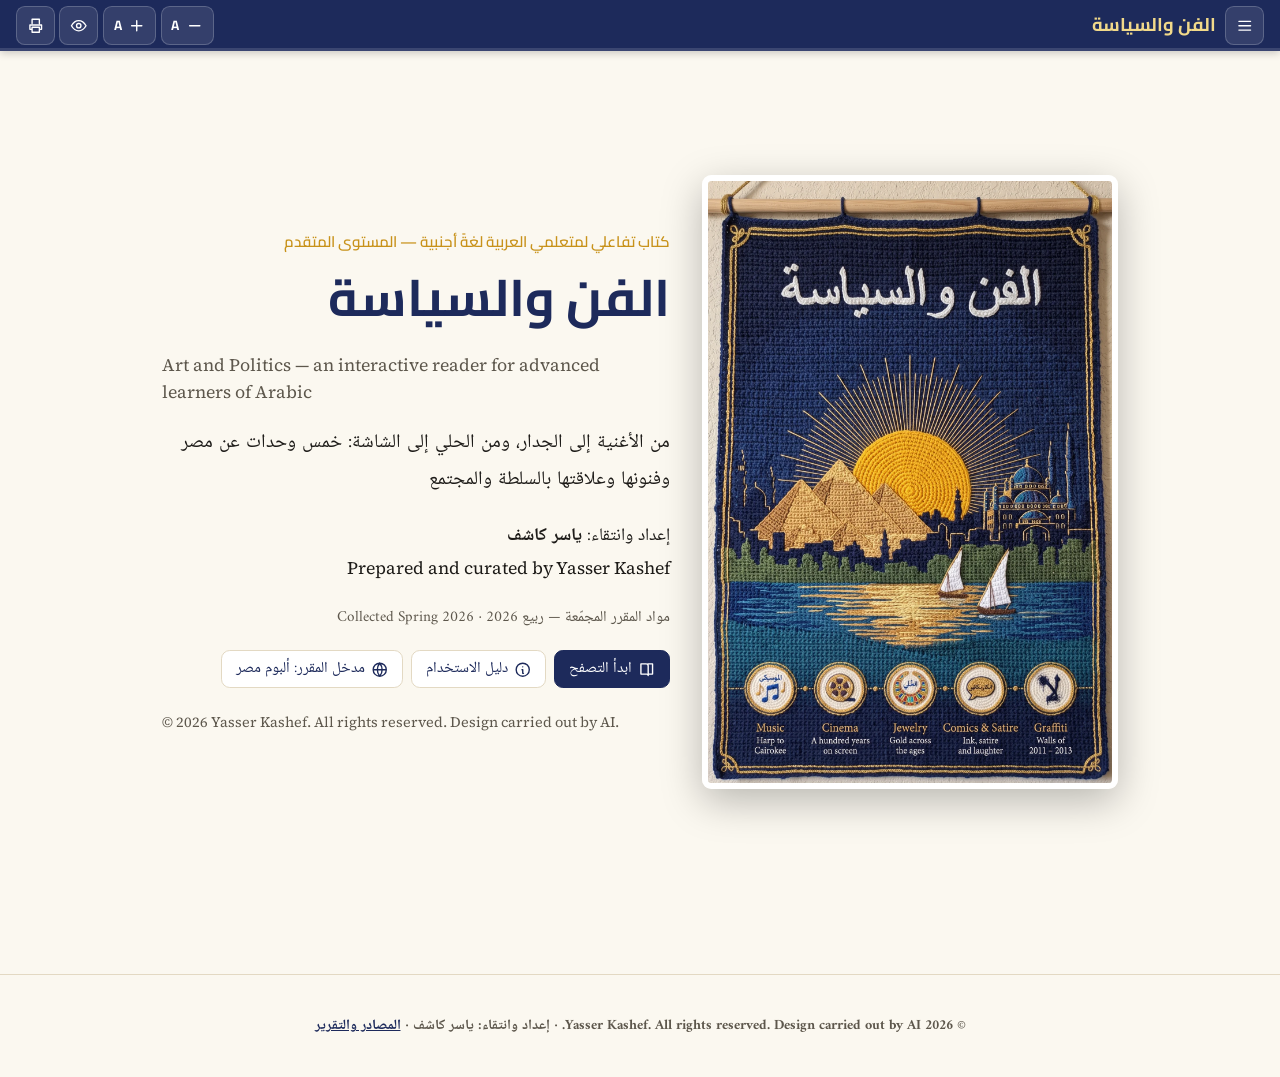
==== index.html @ 07f147db "Add files via upload" ====
<!doctype html>
<html lang="ar" dir="rtl">
<head><meta charset="utf-8"><meta name="viewport" content="width=device-width,initial-scale=1">
<title>الفن والسياسة — كتاب تفاعلي لمتعلمي العربية</title>
<meta name="description" content="كتاب تفاعلي لمتعلمي العربية لغةً أجنبية (المستوى المتقدم): الفن والسياسة في مصر — الموسيقا والجرافيتي والحلي والكوميكس والسينما. إعداد وانتقاء ياسر كاشف.">
<meta name="author" content="Yasser Kashef"><meta name="copyright" content="© 2026 Yasser Kashef. All rights reserved. Design carried out by AI.">
<link rel="stylesheet" href="assets/css/style.css">
</head>
<body>
<a class="skip" href="#main">انتقل إلى المحتوى</a>
<header class="topbar"><button class="btn icon" data-toc="toggle" aria-controls="toc" aria-expanded="false" aria-label="فتح فهرس المحتويات"><svg class="ic " viewBox="0 0 24 24" aria-hidden="true"><path d="M4 6h16M4 12h16M4 18h16"/></svg></button><a class="brand" href="#/cover">الفن والسياسة</a><div class="tools"><button class="btn icon" data-fs="-1" aria-label="تصغير الخط"><svg class="ic " viewBox="0 0 24 24" aria-hidden="true"><path d="M5 12h14"/></svg><b>A</b></button><button class="btn icon" data-fs="1" aria-label="تكبير الخط"><svg class="ic " viewBox="0 0 24 24" aria-hidden="true"><path d="M12 5v14M5 12h14"/></svg><b>A</b></button><button class="btn icon" data-readmode aria-label="وضع القراءة" aria-pressed="false"><svg class="ic " viewBox="0 0 24 24" aria-hidden="true"><path d="M2 12s4-7 10-7 10 7 10 7-4 7-10 7S2 12 2 12zM12 15a3 3 0 100-6 3 3 0 000 6z"/></svg></button><button class="btn icon" data-print aria-label="طباعة الصفحة"><svg class="ic " viewBox="0 0 24 24" aria-hidden="true"><path d="M7 9V3h10v6M6 17H4v-6h16v6h-2M7 14h10v7H7z"/></svg></button></div><div class="gprog" aria-hidden="true"><i data-bprog></i></div></header>
<nav id="toc" class="toc" aria-label="فهرس سريع" hidden><button class="btn small close" data-toc="close">إغلاق ✕</button><ul><li><a href="#/cover">الغلاف</a></li><li><a href="#/contents">فهرس المحتويات</a></li><li><a href="#/guide">دليل الاستخدام</a></li><li><a href="#/album">مدخل المقرر: ألبوم مصر</a></li><li class="tu"><a href="#/u1"><svg class="ic " viewBox="0 0 24 24" aria-hidden="true"><path d="M9 18V5l11-2v13M9 18a3 3 0 11-6 0 3 3 0 016 0zM20 16a3 3 0 11-6 0 3 3 0 016 0z"/></svg> الوحدة ١: الموسيقا والغناء</a><ul><li class="read"><a href="#/u1-r1"><span class="dn" data-dn="u1-r1"><svg class="ic " viewBox="0 0 24 24" aria-hidden="true"><path d="M4 12l5 5L20 6"/></svg></span>قراءة ١: صوت الغضب.. أغاني الثورة المصرية من الشيخ إمام إ</a></li><li class="listen"><a href="#/u1-l1"><span class="dn" data-dn="u1-l1"><svg class="ic " viewBox="0 0 24 24" aria-hidden="true"><path d="M4 12l5 5L20 6"/></svg></span>استماع ١: الوتر الحساس | الشيخ إمام وأحمد فؤاد نجم، الثنائ</a></li><li class="read"><a href="#/u1-r2"><span class="dn" data-dn="u1-r2"><svg class="ic " viewBox="0 0 24 24" aria-hidden="true"><path d="M4 12l5 5L20 6"/></svg></span>قراءة ٢: بالفعل، لماذا يرقص المصريون على الأغاني الحزينة </a></li><li class="listen"><a href="#/u1-l2"><span class="dn" data-dn="u1-l2"><svg class="ic " viewBox="0 0 24 24" aria-hidden="true"><path d="M4 12l5 5L20 6"/></svg></span>استماع ٢: فرقة كايروكي : من ميدان التحرير إلى الكيف</a></li></ul></li><li class="tu"><a href="#/u2"><svg class="ic " viewBox="0 0 24 24" aria-hidden="true"><path d="M8 10h8v11H8zM10 10V6h4v4M10 3h1M13 3h1M16 5h1M16 2h1"/></svg> الوحدة ٢: الجرافيتي</a><ul><li class="read"><a href="#/u2-r1"><span class="dn" data-dn="u2-r1"><svg class="ic " viewBox="0 0 24 24" aria-hidden="true"><path d="M4 12l5 5L20 6"/></svg></span>قراءة ١: أجد أنه من المهم أن يستثمر الفنانون أموالهم</a></li><li class="listen"><a href="#/u2-l1"><span class="dn" data-dn="u2-l1"><svg class="ic " viewBox="0 0 24 24" aria-hidden="true"><path d="M4 12l5 5L20 6"/></svg></span>استماع ١: الغرافيتي فى مصر .. معركة المسح والرسم / Graffit</a></li><li class="read"><a href="#/u2-r2"><span class="dn" data-dn="u2-r2"><svg class="ic " viewBox="0 0 24 24" aria-hidden="true"><path d="M4 12l5 5L20 6"/></svg></span>قراءة ٢: الجرافيتي كأداة احتجاج سياسي.. ثورة يناير نموذجا</a></li></ul></li><li class="tu"><a href="#/u3"><svg class="ic " viewBox="0 0 24 24" aria-hidden="true"><path d="M12 9l3-5H9zM12 9a6 6 0 100 12 6 6 0 000-12z"/></svg> الوحدة ٣: الحُلي</a><ul><li class="read"><a href="#/u3-r1"><span class="dn" data-dn="u3-r1"><svg class="ic " viewBox="0 0 24 24" aria-hidden="true"><path d="M4 12l5 5L20 6"/></svg></span>قراءة ١: أولبرايت: اقرأ سياستي من... دبابيس صدري</a></li><li class="listen"><a href="#/u3-l1"><span class="dn" data-dn="u3-l1"><svg class="ic " viewBox="0 0 24 24" aria-hidden="true"><path d="M4 12l5 5L20 6"/></svg></span>استماع ١: المشربية - الحلي عند الفراعنة</a></li></ul></li><li class="tu"><a href="#/u4"><svg class="ic " viewBox="0 0 24 24" aria-hidden="true"><path d="M4 5h16v11H11l-5 4v-4H4z"/></svg> الوحدة ٤: القصص المصورة والكوميكس</a><ul><li class="read"><a href="#/u4-r1"><span class="dn" data-dn="u4-r1"><svg class="ic " viewBox="0 0 24 24" aria-hidden="true"><path d="M4 12l5 5L20 6"/></svg></span>قراءة ١: الفن التاسع: تجربة الكوميكس العربية من سمير وسند</a></li><li class="listen"><a href="#/u4-l1"><span class="dn" data-dn="u4-l1"><svg class="ic " viewBox="0 0 24 24" aria-hidden="true"><path d="M4 12l5 5L20 6"/></svg></span>استماع ١: History of Comics in Egypt - تاريخ القصص المصورة</a></li><li class="read"><a href="#/u4-r2"><span class="dn" data-dn="u4-r2"><svg class="ic " viewBox="0 0 24 24" aria-hidden="true"><path d="M4 12l5 5L20 6"/></svg></span>قراءة ٢: فن الكاريكاتير.. السخرية السياسية والاجتماعية ال</a></li><li class="listen"><a href="#/u4-l2"><span class="dn" data-dn="u4-l2"><svg class="ic " viewBox="0 0 24 24" aria-hidden="true"><path d="M4 12l5 5L20 6"/></svg></span>استماع ٢: الرسام بهجت عثمان .. بهجاتوس رئيس بهجاتيا العظمى</a></li></ul></li><li class="tu"><a href="#/u5"><svg class="ic " viewBox="0 0 24 24" aria-hidden="true"><path d="M4 4h16v16H4zM8 4v16M16 4v16M4 9h4M4 15h4M16 9h4M16 15h4"/></svg> الوحدة ٥: السينما</a><ul><li class="read"><a href="#/u5-r1"><span class="dn" data-dn="u5-r1"><svg class="ic " viewBox="0 0 24 24" aria-hidden="true"><path d="M4 12l5 5L20 6"/></svg></span>قراءة ١: السينما المستقلة بعد 2011.. خوف وهامش وهيام وردي</a></li><li class="listen"><a href="#/u5-l1"><span class="dn" data-dn="u5-l1"><svg class="ic " viewBox="0 0 24 24" aria-hidden="true"><path d="M4 12l5 5L20 6"/></svg></span>استماع ١: مفهوم السينما المستقلة.. وكيف نشأت الأفلام المست</a></li><li class="read"><a href="#/u5-r2"><span class="dn" data-dn="u5-r2"><svg class="ic " viewBox="0 0 24 24" aria-hidden="true"><path d="M4 12l5 5L20 6"/></svg></span>قراءة ٢: السلطة والرقابة والجمهور| في ذمة نظام الوصاية ال</a></li><li class="read"><a href="#/u5-r3"><span class="dn" data-dn="u5-r3"><svg class="ic " viewBox="0 0 24 24" aria-hidden="true"><path d="M4 12l5 5L20 6"/></svg></span>قراءة ٣: سينما الثمانينيات المتمردة| ضربة شمس في مجتمع مض</a></li></ul></li><li><a href="#/connectors">أدوات الربط والروابط الخطابية</a></li><li><a href="#/cando">مرجع «أستطيع أن»</a></li><li><a href="#/vocab">فهرس المفردات</a></li><li><a href="#/thematic">المعجم الموضوعي (B2)</a></li><li><a href="#/sources">المصادر والتقرير</a></li><li><a href="#/tech">ملاحظة تقنية</a></li></ul></nav>
<div id="scrim" hidden></div>
<main id="main" tabindex="-1">
<section class="view cover" id="v-cover" data-title="الغلاف"><div class="cover-in"><picture><source srcset="assets/img/cover.webp" type="image/webp"><img src="assets/img/cover.jpg" alt="غلاف الكتاب: لوحة كروشيه زرقاء عليها عنوان «الفن والسياسة» وشمس ذهبية خلف الأهرامات ومسجد ومركبين شراعيين على النيل، وفي أسفلها خمس أيقونات: الموسيقا والسينما والحلي والقصص المصورة والجرافيتي" fetchpriority="high"></picture><div class="cover-txt"><p class="kicker">كتاب تفاعلي لمتعلمي العربية لغةً أجنبية — المستوى المتقدم</p><h1 tabindex="-1">الفن والسياسة</h1><p class="en sub" dir="ltr">Art and Politics — an interactive reader for advanced learners of Arabic</p><p class="subt">من الأغنية إلى الجدار، ومن الحلي إلى الشاشة: خمس وحدات عن مصر وفنونها وعلاقتها بالسلطة والمجتمع</p><p class="by">إعداد وانتقاء: <b>ياسر كاشف</b><br><span class="en" dir="ltr">Prepared and curated by Yasser Kashef</span></p><p class="by sm">مواد المقرر المجمّعة — ربيع 2026 · Collected Spring 2026</p><p class="cta"><a class="btn primary" href="#/contents"><svg class="ic " viewBox="0 0 24 24" aria-hidden="true"><path d="M4 4h7a3 3 0 013 3v13a2 2 0 00-2-2H4zM20 4h-6M20 4v14h-6"/></svg> ابدأ التصفح</a> <a class="btn" href="#/guide"><svg class="ic " viewBox="0 0 24 24" aria-hidden="true"><path d="M12 8h.01M11 12h1v5h1M12 21a9 9 0 100-18 9 9 0 000 18z"/></svg> دليل الاستخدام</a> <a class="btn" href="#/album"><svg class="ic " viewBox="0 0 24 24" aria-hidden="true"><path d="M12 21a9 9 0 100-18 9 9 0 000 18zM3 12h18M12 3a14 14 0 010 18M12 3a14 14 0 000 18"/></svg> مدخل المقرر: ألبوم مصر</a></p><p class="copy en" dir="ltr">© 2026 Yasser Kashef. All rights reserved. Design carried out by AI.</p></div></div></section><section class="view" id="v-contents" data-title="فهرس المحتويات" hidden><header class="phead"><h1 tabindex="-1">فهرس المحتويات</h1><p class="lead">اضغط على أي عنوان للانتقال إليه. العلامة ✓ تظهر بعد أن تضع علامة «أنهيتُ» في المادة.</p><div class="uprog"><div class="bar"><i data-bprog></i></div><span data-bprogt></span></div></header><ol class="toc-top"><li><a href="#/guide"><svg class="ic " viewBox="0 0 24 24" aria-hidden="true"><path d="M12 8h.01M11 12h1v5h1M12 21a9 9 0 100-18 9 9 0 000 18z"/></svg> دليل الاستخدام</a></li><li><a href="#/album"><svg class="ic " viewBox="0 0 24 24" aria-hidden="true"><path d="M12 21a9 9 0 100-18 9 9 0 000 18zM3 12h18M12 3a14 14 0 010 18M12 3a14 14 0 000 18"/></svg> مدخل المقرر: ألبوم مصر</a></li></ol><div class="ugrid"><article class="ucard"><a class="uimg" href="#/u1" tabindex="-1" aria-hidden="true"><picture><source srcset="assets/img/music.webp" type="image/webp"><img src="assets/img/music.jpg" alt="" loading="lazy"></picture></a><div class="ubody"><h2><a href="#/u1"><svg class="ic " viewBox="0 0 24 24" aria-hidden="true"><path d="M9 18V5l11-2v13M9 18a3 3 0 11-6 0 3 3 0 016 0zM20 16a3 3 0 11-6 0 3 3 0 016 0z"/></svg> الوحدة ١: الموسيقا والغناء</a></h2><p class="en etitle" dir="ltr">Music and Song</p><p class="tagline">من أغنية الاحتجاج إلى أغنية الفرح: ماذا تقول الأغنية عن المصريين وعن السلطة؟</p><ol class="mini"><li class="read"><a href="#/u1-r1"><span class="dn" data-dn="u1-r1"><svg class="ic " viewBox="0 0 24 24" aria-hidden="true"><path d="M4 12l5 5L20 6"/></svg></span> <b>قراءة ١</b> — صوت الغضب.. أغاني الثورة المصرية من الشيخ إمام إلى كايروكي</a></li><li class="listen"><a href="#/u1-l1"><span class="dn" data-dn="u1-l1"><svg class="ic " viewBox="0 0 24 24" aria-hidden="true"><path d="M4 12l5 5L20 6"/></svg></span> <b>استماع ١</b> — الوتر الحساس | الشيخ إمام وأحمد فؤاد نجم، الثنائي الذي قصف جبهة الأنظمة المصرية بالأغاني</a></li><li class="read"><a href="#/u1-r2"><span class="dn" data-dn="u1-r2"><svg class="ic " viewBox="0 0 24 24" aria-hidden="true"><path d="M4 12l5 5L20 6"/></svg></span> <b>قراءة ٢</b> — بالفعل، لماذا يرقص المصريون على الأغاني الحزينة والوطنية؟</a></li><li class="listen"><a href="#/u1-l2"><span class="dn" data-dn="u1-l2"><svg class="ic " viewBox="0 0 24 24" aria-hidden="true"><path d="M4 12l5 5L20 6"/></svg></span> <b>استماع ٢</b> — فرقة كايروكي : من ميدان التحرير إلى الكيف</a></li></ol></div></article><article class="ucard"><a class="uimg" href="#/u2" tabindex="-1" aria-hidden="true"><picture><source srcset="assets/img/graffiti.webp" type="image/webp"><img src="assets/img/graffiti.jpg" alt="" loading="lazy"></picture></a><div class="ubody"><h2><a href="#/u2"><svg class="ic " viewBox="0 0 24 24" aria-hidden="true"><path d="M8 10h8v11H8zM10 10V6h4v4M10 3h1M13 3h1M16 5h1M16 2h1"/></svg> الوحدة ٢: الجرافيتي</a></h2><p class="en etitle" dir="ltr">Graffiti</p><p class="tagline">جدران تتكلم: حين يصبح الجدار صحيفة الناس وذاكرتهم.</p><ol class="mini"><li class="read"><a href="#/u2-r1"><span class="dn" data-dn="u2-r1"><svg class="ic " viewBox="0 0 24 24" aria-hidden="true"><path d="M4 12l5 5L20 6"/></svg></span> <b>قراءة ١</b> — أجد أنه من المهم أن يستثمر الفنانون أموالهم</a></li><li class="listen"><a href="#/u2-l1"><span class="dn" data-dn="u2-l1"><svg class="ic " viewBox="0 0 24 24" aria-hidden="true"><path d="M4 12l5 5L20 6"/></svg></span> <b>استماع ١</b> — الغرافيتي فى مصر .. معركة المسح والرسم / Graffiti in Egypt</a></li><li class="read"><a href="#/u2-r2"><span class="dn" data-dn="u2-r2"><svg class="ic " viewBox="0 0 24 24" aria-hidden="true"><path d="M4 12l5 5L20 6"/></svg></span> <b>قراءة ٢</b> — الجرافيتي كأداة احتجاج سياسي.. ثورة يناير نموذجا</a></li></ol></div></article><article class="ucard"><a class="uimg" href="#/u3" tabindex="-1" aria-hidden="true"><picture><source srcset="assets/img/jewelry.webp" type="image/webp"><img src="assets/img/jewelry.jpg" alt="" loading="lazy"></picture></a><div class="ubody"><h2><a href="#/u3"><svg class="ic " viewBox="0 0 24 24" aria-hidden="true"><path d="M12 9l3-5H9zM12 9a6 6 0 100 12 6 6 0 000-12z"/></svg> الوحدة ٣: الحُلي</a></h2><p class="en etitle" dir="ltr">Jewelry</p><p class="tagline">حين تتكلم الزينة: الدبوس الذي يحمل رسالة سياسية، والتميمة التي تحمل عقيدة</p><ol class="mini"><li class="read"><a href="#/u3-r1"><span class="dn" data-dn="u3-r1"><svg class="ic " viewBox="0 0 24 24" aria-hidden="true"><path d="M4 12l5 5L20 6"/></svg></span> <b>قراءة ١</b> — أولبرايت: اقرأ سياستي من... دبابيس صدري</a></li><li class="listen"><a href="#/u3-l1"><span class="dn" data-dn="u3-l1"><svg class="ic " viewBox="0 0 24 24" aria-hidden="true"><path d="M4 12l5 5L20 6"/></svg></span> <b>استماع ١</b> — المشربية - الحلي عند الفراعنة</a></li></ol></div></article><article class="ucard"><a class="uimg" href="#/u4" tabindex="-1" aria-hidden="true"><picture><source srcset="assets/img/comics.webp" type="image/webp"><img src="assets/img/comics.jpg" alt="" loading="lazy"></picture></a><div class="ubody"><h2><a href="#/u4"><svg class="ic " viewBox="0 0 24 24" aria-hidden="true"><path d="M4 5h16v11H11l-5 4v-4H4z"/></svg> الوحدة ٤: القصص المصورة والكوميكس</a></h2><p class="en etitle" dir="ltr">Comics and Graphic Narratives</p><p class="tagline">ريشة ضد السلطة: من «أبو نظارة» إلى «توك توك» ومن «بهجاتيا» إلى مجلات الشباب</p><ol class="mini"><li class="read"><a href="#/u4-r1"><span class="dn" data-dn="u4-r1"><svg class="ic " viewBox="0 0 24 24" aria-hidden="true"><path d="M4 12l5 5L20 6"/></svg></span> <b>قراءة ١</b> — الفن التاسع: تجربة الكوميكس العربية من سمير وسندباد إلى السمندل وتوك توك</a></li><li class="listen"><a href="#/u4-l1"><span class="dn" data-dn="u4-l1"><svg class="ic " viewBox="0 0 24 24" aria-hidden="true"><path d="M4 12l5 5L20 6"/></svg></span> <b>استماع ١</b> — History of Comics in Egypt - تاريخ القصص المصورة في مصر</a></li><li class="read"><a href="#/u4-r2"><span class="dn" data-dn="u4-r2"><svg class="ic " viewBox="0 0 24 24" aria-hidden="true"><path d="M4 12l5 5L20 6"/></svg></span> <b>قراءة ٢</b> — فن الكاريكاتير.. السخرية السياسية والاجتماعية المواربة (٢ ـ ٣)</a></li><li class="listen"><a href="#/u4-l2"><span class="dn" data-dn="u4-l2"><svg class="ic " viewBox="0 0 24 24" aria-hidden="true"><path d="M4 12l5 5L20 6"/></svg></span> <b>استماع ٢</b> — الرسام بهجت عثمان .. بهجاتوس رئيس بهجاتيا العظمى</a></li></ol></div></article><article class="ucard"><a class="uimg" href="#/u5" tabindex="-1" aria-hidden="true"><picture><source srcset="assets/img/cinema.webp" type="image/webp"><img src="assets/img/cinema.jpg" alt="" loading="lazy"></picture></a><div class="ubody"><h2><a href="#/u5"><svg class="ic " viewBox="0 0 24 24" aria-hidden="true"><path d="M4 4h16v16H4zM8 4v16M16 4v16M4 9h4M4 15h4M16 9h4M16 15h4"/></svg> الوحدة ٥: السينما</a></h2><p class="en etitle" dir="ltr">Cinema</p><p class="tagline">بين الرقيب والجمهور: السينما المستقلة وسينما الثمانينيات المتمردة</p><ol class="mini"><li class="read"><a href="#/u5-r1"><span class="dn" data-dn="u5-r1"><svg class="ic " viewBox="0 0 24 24" aria-hidden="true"><path d="M4 12l5 5L20 6"/></svg></span> <b>قراءة ١</b> — السينما المستقلة بعد 2011.. خوف وهامش وهيام وردي</a></li><li class="listen"><a href="#/u5-l1"><span class="dn" data-dn="u5-l1"><svg class="ic " viewBox="0 0 24 24" aria-hidden="true"><path d="M4 12l5 5L20 6"/></svg></span> <b>استماع ١</b> — مفهوم السينما المستقلة.. وكيف نشأت الأفلام المستقلة المصرية؟ وما هو أول فيلم مستقل مصري؟</a></li><li class="read"><a href="#/u5-r2"><span class="dn" data-dn="u5-r2"><svg class="ic " viewBox="0 0 24 24" aria-hidden="true"><path d="M4 12l5 5L20 6"/></svg></span> <b>قراءة ٢</b> — السلطة والرقابة والجمهور| في ذمة نظام الوصاية الفكرية</a></li><li class="read"><a href="#/u5-r3"><span class="dn" data-dn="u5-r3"><svg class="ic " viewBox="0 0 24 24" aria-hidden="true"><path d="M4 12l5 5L20 6"/></svg></span> <b>قراءة ٣</b> — سينما الثمانينيات المتمردة| ضربة شمس في مجتمع مضطرب</a></li></ol></div></article></div><h2 class="sec-h">صفحات مساندة</h2><ul class="toc-top two"><li><a href="#/connectors"><svg class="ic " viewBox="0 0 24 24" aria-hidden="true"><path d="M10 14a4 4 0 005.7 0l3-3a4 4 0 00-5.7-5.7l-1 1M14 10a4 4 0 00-5.7 0l-3 3a4 4 0 005.7 5.7l1-1"/></svg> أدوات الربط والروابط الخطابية</a></li><li><a href="#/cando"><svg class="ic " viewBox="0 0 24 24" aria-hidden="true"><path d="M12 3l2.7 5.6 6.1.9-4.4 4.3 1 6.1L12 17l-5.4 2.9 1-6.1L3.2 9.5l6.1-.9z"/></svg> مرجع «أستطيع أن» (ACTFL)</a></li><li><a href="#/vocab"><svg class="ic " viewBox="0 0 24 24" aria-hidden="true"><path d="M11 19a8 8 0 100-16 8 8 0 000 16zM21 21l-4.3-4.3"/></svg> فهرس المفردات (بحث)</a></li><li><a href="#/thematic"><svg class="ic " viewBox="0 0 24 24" aria-hidden="true"><path d="M8 6h12M8 12h12M8 18h12M4 6h.01M4 12h.01M4 18h.01"/></svg> المعجم الموضوعي (B2)</a></li><li><a href="#/sources"><svg class="ic " viewBox="0 0 24 24" aria-hidden="true"><path d="M12 8h.01M11 12h1v5h1M12 21a9 9 0 100-18 9 9 0 000 18z"/></svg> المصادر والتقرير</a></li><li><a href="#/tech"><svg class="ic " viewBox="0 0 24 24" aria-hidden="true"><path d="M12 8h.01M11 12h1v5h1M12 21a9 9 0 100-18 9 9 0 000 18z"/></svg> ملاحظة تقنية</a></li></ul></section><section class="view" id="v-guide" data-title="دليل الاستخدام" hidden><nav class="backnav" aria-label="تنقّل سريع"><a class="btn ghost" href="#/contents"><svg class="ic " viewBox="0 0 24 24" aria-hidden="true"><path d="M8 6h12M8 12h12M8 18h12M4 6h.01M4 12h.01M4 18h.01"/></svg> فهرس المحتويات</a></nav><header class="phead"><h1 tabindex="-1">دليل الاستخدام</h1><p class="lead">كيف يعمل هذا الكتاب، وما الذي جاء من مواد المقرر وما الذي أُضيف إليه.</p></header>
<section><h2 class="sec-h"><svg class="ic " viewBox="0 0 24 24" aria-hidden="true"><path d="M8 6h12M8 12h12M8 18h12M4 6h.01M4 12h.01M4 18h.01"/></svg> بنية الكتاب</h2><p>خمس وحدات بهذا الترتيب: الموسيقا والغناء، الجرافيتي، الحُلي، القصص المصورة والكوميكس، السينما. تتبع كل وحدة، حيثما توافرت المواد، ترتيب: قراءة ١، استماع ١، قراءة ٢، استماع ٢. وفي بعض الوحدات مواد أقل أو أكثر من هذا النمط لأن المواد المرفقة لا تتبعه (انظر مقدمة كل وحدة وصفحة المصادر).</p>
<p>قبل كل مادة تجد: تفكيرًا وتوقعًا، ثم مفردات في خمس فئات، ثم المادة، ثم أسئلة مفتوحة ونقاشًا مقارنًا وملاحظات لغوية.</p></section>
<section><h2 class="sec-h"><svg class="ic " viewBox="0 0 24 24" aria-hidden="true"><path d="M12 8h.01M11 12h1v5h1M12 21a9 9 0 100-18 9 9 0 000 18z"/></svg> ما المنقول وما المضاف؟</h2><p><span class="tag src" title="من مواد المقرر المرفقة كما وردت">من مواد المقرر</span> يعني أن المحتوى جاء من مواد المقرر المرفقة كما هو: نصوص القراءة، والنصوص المكتوبة للفيديوهات، وقوائم المفردات والأفعال والتراكيب، والمعجم الموضوعي، وصفحتا «ألبوم مصر» و«أدوات الربط».</p>
<p><span class="tag supp" title="مادة تعليمية أضافها معدّ الكتاب، وليست من مواد المقرر المرفقة">إضافة تعليمية</span> يعني أن معدّ الكتاب كتبه لأغراض تعليمية: مقدمات الوحدات والأهداف والأسئلة والنقاشات والملاحظات وخرائط الكفاءة والمهام الختامية، والمعاني الإنجليزية للأفعال، والروابط الإضافية وتمارينها. لا تُقدَّم هذه الإضافات بوصفها جزءًا من المصادر.</p></section>
<section><h2 class="sec-h"><svg class="ic " viewBox="0 0 24 24" aria-hidden="true"><path d="M12 3l2.7 5.6 6.1.9-4.4 4.3 1 6.1L12 17l-5.4 2.9 1-6.1L3.2 9.5l6.1-.9z"/></svg> أدوات التفاعل</h2><ul>
<li><b>بطاقات المفردات:</b> اضغط البطاقة لإظهار المعنى والسياق، وعلّم الكلمة بنجمة إذا تعلمتها.</li>
<li><b>حجم الخط:</b> الزران A− وA+ في الشريط العلوي يغيّران حجم النص في الكتاب كله.</li>
<li><b>وضع القراءة:</b> يخفف التصميم ويضيّق عرض النص.</li>
<li><b>التظليل الآلي:</b> أول ورود لكل مفردة من قائمة المادة يُظلَّل في النص؛ والمطابقة آلية وقد تخطئ أو تفوّت مواضع.</li>
<li><b>الفيديو:</b> يُحمَّل المشغّل داخل الصفحة عند الضغط، وتحته رابط مباشر يفتح يوتيوب في صفحة جديدة. لا تُعرض نصوص مكتوبة للفيديوهات عمدًا ليتدرّب الطالب على استراتيجيات الاستماع.</li>
<li><b>الإجابات والتقدم:</b> تُحفظ في متصفحك فقط (localStorage) ولا تُرسل إلى أي خادم؛ يمكنك تنزيل إجاباتك نصًّا.</li>
<li><b>الطباعة:</b> زر الطباعة يطبع الصفحة الحالية بتنسيق مناسب.</li></ul></section>
<section><h2 class="sec-h"><svg class="ic " viewBox="0 0 24 24" aria-hidden="true"><path d="M12 4l9 16H3zM12 10v4M12 17h.01"/></svg> تنبيهات مهمة</h2><ul>
<li>عبارات «أستطيع أن» مقتبسة من ACTFL، وخرائط الكفاءة أداة تأمل لا تعني بلوغ مستوى.</li></ul></section></section><section class="view" id="v-album" data-title="مدخل المقرر: ألبوم مصر" hidden><nav class="backnav" aria-label="تنقّل سريع"><a class="btn ghost" href="#/contents"><svg class="ic " viewBox="0 0 24 24" aria-hidden="true"><path d="M8 6h12M8 12h12M8 18h12M4 6h.01M4 12h.01M4 18h.01"/></svg> فهرس المحتويات</a></nav><header class="phead"><h1 tabindex="-1">مدخل المقرر: ألبوم مصر</h1>
<p class="lead">قبل الدخول في الوحدات، تعرّف إلى ثماني عشرة شخصية وفكرة مصرية في بطاقات ثنائية اللغة. <span class="tag src" title="من مواد المقرر المرفقة كما وردت">من مواد المقرر</span></p></header>
<div class="legacy"><iframe title="ألبوم مصر" src="assets/legacy/album-misr.html" loading="lazy"></iframe></div>
<p class="note"><a class="btn" href="assets/legacy/album-misr.html" target="_blank" rel="noopener"><svg class="ic " viewBox="0 0 24 24" aria-hidden="true"><path d="M10 14a4 4 0 005.7 0l3-3a4 4 0 00-5.7-5.7l-1 1M14 10a4 4 0 00-5.7 0l-3 3a4 4 0 005.7 5.7l1-1"/></svg> افتح الألبوم في صفحة مستقلة</a> الصفحة منقولة من الملف المرفق دون تعديل.</p>
<section class="qs"><h2 class="sec-h"><svg class="ic " viewBox="0 0 24 24" aria-hidden="true"><path d="M12 8h.01M11 12h1v5h1M12 21a9 9 0 100-18 9 9 0 000 18z"/></svg> نشاط مدخل المقرر <span class="tag supp" title="مادة تعليمية أضافها معدّ الكتاب، وليست من مواد المقرر المرفقة">إضافة تعليمية</span></h2><ol class="qlist">
<li><p class="qt">اختر ثلاث بطاقات من الألبوم تمثّل مجالات فنية أو ثقافية مختلفة. ما الذي تعرّفه كل بطاقة عن صاحبها أو موضوعها؟</p><textarea class="ans" rows="3" data-ans="album:0" aria-label="إجابة 1"></textarea></li>
<li><p class="qt">أي بطاقة تتوقع أن ترتبط بموضوع «الفن والسياسة»؟ ولماذا؟ دوّن توقعك ثم عد إليه في نهاية المقرر.</p><textarea class="ans" rows="3" data-ans="album:1" aria-label="إجابة 2"></textarea></li>
<li><p class="qt">ما الصورة التي كانت لديك عن مصر قبل هذا المقرر؟ وما الذي في الألبوم يؤكدها أو يعدّلها؟ تذكّر أن أي مجتمع متنوع من الداخل.</p><textarea class="ans" rows="3" data-ans="album:2" aria-label="إجابة 3"></textarea></li></ol></section>
<nav class="pager"><a class="btn" href="#/u1"><svg class="ic " viewBox="0 0 24 24" aria-hidden="true"><path d="M15 5l-7 7 7 7"/></svg> الوحدة الأولى</a><a class="btn" href="#/contents"><svg class="ic " viewBox="0 0 24 24" aria-hidden="true"><path d="M8 6h12M8 12h12M8 18h12M4 6h.01M4 12h.01M4 18h.01"/></svg> الفهرس</a></nav></section><section class="view unit" id="v-u1" data-title="الوحدة ١: الموسيقا والغناء" hidden><nav class="backnav" aria-label="تنقّل سريع"><a class="btn ghost" href="#/contents"><svg class="ic " viewBox="0 0 24 24" aria-hidden="true"><path d="M8 6h12M8 12h12M8 18h12M4 6h.01M4 12h.01M4 18h.01"/></svg> فهرس المحتويات</a></nav><header class="uhero"><picture><source srcset="assets/img/music.webp" type="image/webp"><img src="assets/img/music.jpg" alt="ملصق الوحدة: الموسيقا والغناء" loading="lazy"></picture><div><p class="kicker"><svg class="ic " viewBox="0 0 24 24" aria-hidden="true"><path d="M9 18V5l11-2v13M9 18a3 3 0 11-6 0 3 3 0 016 0zM20 16a3 3 0 11-6 0 3 3 0 016 0z"/></svg> الوحدة ١ من ٥</p><h1 tabindex="-1">الموسيقا والغناء</h1><p class="en etitle" dir="ltr">Music and Song</p><p class="tagline">من أغنية الاحتجاج إلى أغنية الفرح: ماذا تقول الأغنية عن المصريين وعن السلطة؟</p><div class="uprog"><div class="bar"><i data-uprog="u1"></i></div><span data-uprogt="u1"></span></div></div></header><section><h2 class="sec-h"><svg class="ic " viewBox="0 0 24 24" aria-hidden="true"><path d="M12 21a9 9 0 100-18 9 9 0 000 18zM3 12h18M12 3a14 14 0 010 18M12 3a14 14 0 000 18"/></svg> الأهمية الثقافية والسياسية <span class="tag supp" title="مادة تعليمية أضافها معدّ الكتاب، وليست من مواد المقرر المرفقة">إضافة تعليمية</span></h2><p>لم تكن الأغنية في مصر ترفيهًا خالصًا. فمنذ السبعينيات حمل الشيخ إمام وأحمد فؤاد نجم أغنية الاحتجاج إلى الشارع وإلى السجن معًا، وفي عام 2011 صارت «صوت الحرية» لفرقة كايروكي وأغاني الألتراس سجلًّا حيًّا لما جرى في الميدان. وهكذا تحوّلت الأغنية إلى وسيلة حشد ووثيقة تاريخية في آنٍ واحد.</p><p>وفي الوقت نفسه تطرح الوحدة سؤالًا آخر عن علاقة المصريين بالأغنية: لماذا تتحول الأغاني الحزينة والوطنية إلى أغانٍ للرقص في الأفراح؟ وبين الاحتجاج والرقص تتعلم أن الفن لا يؤدي وظيفة سياسية واحدة، وأن معنى الأغنية يتغير بتغير من يغنيها ومن يسمعها ومتى.</p></section><section><h2 class="sec-h"><svg class="ic " viewBox="0 0 24 24" aria-hidden="true"><path d="M4 12l5 5L20 6"/></svg> أهداف الوحدة <span class="tag supp" title="مادة تعليمية أضافها معدّ الكتاب، وليست من مواد المقرر المرفقة">إضافة تعليمية</span></h2><ul class="obj"><li>أحدّد الفكرة المركزية والأدلة الداعمة في مقال صحفي طويل عن الأغنية السياسية، وأفرّق بين رأي الكاتب ورأيي.</li><li>أتابع مادة مسموعة مرئية تمزج بين الفصحى والعامية المصرية واللهجة الشامية، وأستخرج منها التسلسل الزمني والحجج.</li><li>أستعمل أدوات الربط وتعبيرات الرأي والتحليل لأقدّم حجة مدعومة بأمثلة عن دور الأغنية في الاحتجاج.</li><li>أقارن بين وظائف الأغنية (التعبئة، التوثيق، مقاومة الحزن) في مصر وفي مجتمعي من غير تعميم.</li><li>أناقش بتفكير ناقد العلاقة بين الفن والسلطة والجمهور، وأحترم اختلاف وجهات النظر.</li></ul></section><section><h2 class="sec-h"><svg class="ic " viewBox="0 0 24 24" aria-hidden="true"><path d="M12 3l2.7 5.6 6.1.9-4.4 4.3 1 6.1L12 17l-5.4 2.9 1-6.1L3.2 9.5l6.1-.9z"/></svg> عبارات «أستطيع أن» (ACTFL) المرتبطة بالوحدة</h2><div class="cando-list"><details class="cd"><summary><b class="cdid">A-INT-INFO</b> <span class="en" dir="ltr">What can I understand, interpret or analyze in authentic informational texts that I hear, read or view?</span></summary><blockquote class="en quote" dir="ltr"><p class="bench">I can understand the main message and supporting details on a wide variety of familiar and general interest topics across various time frames from complex, organized texts that are spoken, written, or signed.</p><p><b>Advanced Low:</b> I can identify the underlying message and some supporting details across major time frames in descriptive informational texts.</p><p><b>Advanced Mid:</b> I can understand the underlying message and most supporting details across major time frames in descriptive informational texts.</p><p><b>Advanced High:</b> I can follow the flow of ideas and infer meaning from complex language on unfamiliar, abstract topics within informational texts.</p></blockquote></details><details class="cd"><summary><b class="cdid">A-INT-CONV</b> <span class="en" dir="ltr">What can I understand, interpret or analyze in conversations and discussions that I hear, read or view, in which I am not a participant?</span></summary><blockquote class="en quote" dir="ltr"><p class="bench">I can understand the main message and supporting details on a wide variety of familiar and general interest topics across various time frames from complex, organized texts that are spoken, written, or signed.</p><p><b>Advanced Low:</b> I can understand the main message and some supporting details across major time frames in conversations and discussions.</p><p><b>Advanced Mid:</b> I can understand the main message and most supporting details across major time frames in conversations and discussions.</p><p><b>Advanced High:</b> I can follow the flow of ideas and some nuances from different viewpoints in conversations and discussions.</p></blockquote></details><details class="cd"><summary><b class="cdid">A-IPR-OPIN</b> <span class="en" dir="ltr">How can I express, react to, and support preferences and opinions in conversations?</span></summary><blockquote class="en quote" dir="ltr"><p class="bench">I can maintain spontaneous spoken, written, or signed conversations and discussions across various time frames on familiar, as well as unfamiliar, concrete topics, using series of connected sentences and probing questions.</p><p><b>Advanced Low:</b> I can maintain conversations by providing explanations and comparisons of preferences, opinions, and advice on familiar and concrete academic and social topics using a few simple paragraphs across major time frames.</p><p><b>Advanced Mid:</b> I can maintain extended conversations by supporting, reacting to, and comparing preferences and opinions and expressing advice and emotions in detail across major time frames, and by asking probing questions.</p><p><b>Advanced High:</b> I can discuss, support, and sometimes debate opinions and advice on a variety of complex concrete topics, often addressing hypothetical or abstract issues, and asking precise questions.</p></blockquote></details><details class="cd"><summary><b class="cdid">A-PRE-OPIN</b> <span class="en" dir="ltr">How can I present information to give a preference, opinion or persuasive argument?</span></summary><blockquote class="en quote" dir="ltr"><p class="bench">I can deliver detailed and organized presentations on familiar as well as unfamiliar concrete topics, in paragraphs and using various time frames through spoken, written, or signed language.</p><p><b>Advanced Low:</b> I can state a viewpoint with supporting evidence on some concrete academic, social and professional topics of interest using paragraphs across major time frames.</p><p><b>Advanced Mid:</b> I can present an argument with supporting evidence, based on a variety of concrete academic, social and professional topics of interest, using organized paragraphs across major time frames.</p><p><b>Advanced High:</b> I can clearly and accurately present an argument with supporting evidence on complex concrete issues, and often deal with related issues hypothetically.</p></blockquote></details><details class="cd"><summary><b class="cdid">A-ICC-PROD</b> <span class="en" dir="ltr">INVESTIGATE · Products</span></summary><blockquote class="en quote" dir="ltr"><p class="bench">In my own and other cultures I can explain some diversity among products and practices and how it relates to perspectives.</p><p><b>Advanced:</b> In my own and other cultures I can explain how a variety of products of public and personal interest are related to perspectives.</p></blockquote></details><details class="cd"><summary><b class="cdid">A-ICC-PRAC</b> <span class="en" dir="ltr">INVESTIGATE · Practices</span></summary><blockquote class="en quote" dir="ltr"><p class="bench">In my own and other cultures I can explain some diversity among products and practices and how it relates to perspectives.</p><p><b>Advanced:</b> In my own and other cultures I can explain how a variety of practices within familiar and social situations are related to perspectives.</p></blockquote></details><p class="srcnote">النصوص الإنجليزية مقتبسة حرفيًا من <i>ACTFL/NCSSFL Can-Do Statements (2024)</i> — ملفا المستوى المتقدم والمتوسط المرفقان بالمقرر.</p></div></section><section><h2 class="sec-h"><svg class="ic " viewBox="0 0 24 24" aria-hidden="true"><path d="M15 5l-7 7 7 7"/></svg> كيف تسهم الوحدة في تنمية الكفاءة؟ <span class="tag supp" title="مادة تعليمية أضافها معدّ الكتاب، وليست من مواد المقرر المرفقة">إضافة تعليمية</span></h2><p>تدرّبك هذه الوحدة على قراءة نصوص صحفية فصيحة طويلة ومتابعة مادة مسموعة مرئية متعددة المستويات اللغوية، ثم على توظيف أدوات الربط في عرض رأي مدعوم بالأدلة؛ وهذه كلها مهارات تدعم التقدم نحو مستوى «المتقدّم» في القراءة والاستماع والتفاعل والعرض.</p><p class="note">لا يعني إنجازُ نشاطٍ هنا أنك «بلغتَ» مستوى معينًا؛ فالتقييم الرسمي للكفاءة يتطلب أداءً موثقًا ومقارنة بمعايير ACTFL. استعمل الجدول أداةَ تأمل ذاتي فقط.</p></section><section><h2 class="sec-h"><svg class="ic " viewBox="0 0 24 24" aria-hidden="true"><path d="M8 6h12M8 12h12M8 18h12M4 6h.01M4 12h.01M4 18h.01"/></svg> المواد</h2><ol class="uitems"><li class="read"><a href="#/u1-r1"><span class="lab"><svg class="ic " viewBox="0 0 24 24" aria-hidden="true"><path d="M4 4h7a3 3 0 013 3v13a2 2 0 00-2-2H4zM20 4h-6M20 4v14h-6"/></svg> قراءة ١</span><span class="tt">صوت الغضب.. أغاني الثورة المصرية من الشيخ إمام إلى كايروكي</span><span class="dn" data-dn="u1-r1" aria-label="مكتمل"><svg class="ic " viewBox="0 0 24 24" aria-hidden="true"><path d="M4 12l5 5L20 6"/></svg></span></a></li><li class="listen"><a href="#/u1-l1"><span class="lab"><svg class="ic " viewBox="0 0 24 24" aria-hidden="true"><path d="M4 14v-2a8 8 0 0116 0v2M4 14h3v6H4zM17 14h3v6h-3z"/></svg> استماع ١</span><span class="tt">الوتر الحساس | الشيخ إمام وأحمد فؤاد نجم، الثنائي الذي قصف جبهة الأنظمة المصرية بالأغاني</span><span class="dn" data-dn="u1-l1" aria-label="مكتمل"><svg class="ic " viewBox="0 0 24 24" aria-hidden="true"><path d="M4 12l5 5L20 6"/></svg></span></a></li><li class="read"><a href="#/u1-r2"><span class="lab"><svg class="ic " viewBox="0 0 24 24" aria-hidden="true"><path d="M4 4h7a3 3 0 013 3v13a2 2 0 00-2-2H4zM20 4h-6M20 4v14h-6"/></svg> قراءة ٢</span><span class="tt">بالفعل، لماذا يرقص المصريون على الأغاني الحزينة والوطنية؟</span><span class="dn" data-dn="u1-r2" aria-label="مكتمل"><svg class="ic " viewBox="0 0 24 24" aria-hidden="true"><path d="M4 12l5 5L20 6"/></svg></span></a></li><li class="listen"><a href="#/u1-l2"><span class="lab"><svg class="ic " viewBox="0 0 24 24" aria-hidden="true"><path d="M4 14v-2a8 8 0 0116 0v2M4 14h3v6H4zM17 14h3v6h-3z"/></svg> استماع ٢</span><span class="tt">فرقة كايروكي : من ميدان التحرير إلى الكيف</span><span class="dn" data-dn="u1-l2" aria-label="مكتمل"><svg class="ic " viewBox="0 0 24 24" aria-hidden="true"><path d="M4 12l5 5L20 6"/></svg></span></a></li></ol></section><section class="pmap"><h2 class="sec-h"><svg class="ic " viewBox="0 0 24 24" aria-hidden="true"><path d="M12 3l2.7 5.6 6.1.9-4.4 4.3 1 6.1L12 17l-5.4 2.9 1-6.1L3.2 9.5l6.1-.9z"/></svg> خريطة الكفاءة والتأمل الذاتي</h2><p class="note"><span class="tag supp" title="مادة تعليمية أضافها معدّ الكتاب، وليست من مواد المقرر المرفقة">إضافة تعليمية</span> لكل نشاط عبارة «أستطيع أن» ذات صلة ومصدرها وما يمكنك فعله والمهارة ومهمة تأمل. اختر تقديرك الذاتي؛ يُحفظ في متصفحك فقط. هذا تأمل ذاتي وليس اختبارًا ولا شهادة بمستوى.</p><div class="tablewrap"><table class="vt map"><thead><tr><th>النشاط (المصدر)</th><th>«أستطيع أن» ذات الصلة</th><th>المهارة</th><th>ما يمكنني فعله</th><th>سؤال التأمل</th><th>تقديري الذاتي</th></tr></thead><tbody><tr><td>القراءة الأولى: «صوت الغضب…»</td><td><a class="chip cdchip" href="#/cando">A-INT-INFO</a><div class="en small" dir="ltr">I can identify the underlying message and some supporting details across major time frames in descriptive informational texts.</div></td><td>قراءة</td><td>أفهم الرسالة الأساسية والتفاصيل الداعمة في مقال إعلامي عن تاريخ أغاني الثورة، وأتتبّع الأمثلة المرتبة زمنيًا.</td><td>هل أستطيع تلخيص المقال في ثلاث جمل مع ذكر مثالين؟</td><td><select data-cds="u1:0" aria-label="تقديري الذاتي: القراءة الأولى: «صوت الغضب…»"><option value="">—</option><option value="1">لم أجرّب بعد</option><option value="2">أحتاج إلى مزيد من التدريب</option><option value="3">أستطيع بمساعدة</option><option value="4">أستطيع باستقلال</option></select></td></tr><tr><td>الاستماع الأول: «الوتر الحساس…»</td><td><a class="chip cdchip" href="#/cando">A-INT-INFO</a><div class="en small" dir="ltr">I can identify the underlying message and some supporting details across major time frames in descriptive informational texts.</div></td><td>استماع/مشاهدة</td><td>أتابع تقريرًا مرئيًا يعرض أحداثًا في أزمنة مختلفة، وأميّز بين تعليق المعلّق وكلمات الأغاني.</td><td>هل أستطيع ترتيب أحداث السجن الثلاثة زمنيًا؟</td><td><select data-cds="u1:1" aria-label="تقديري الذاتي: الاستماع الأول: «الوتر الحساس…»"><option value="">—</option><option value="1">لم أجرّب بعد</option><option value="2">أحتاج إلى مزيد من التدريب</option><option value="3">أستطيع بمساعدة</option><option value="4">أستطيع باستقلال</option></select></td></tr><tr><td>القراءة الثانية: «لماذا يرقص المصريون…»</td><td><a class="chip cdchip" href="#/cando">A-INT-INFO</a><div class="en small" dir="ltr">I can identify the underlying message and some supporting details across major time frames in descriptive informational texts.</div></td><td>قراءة</td><td>أفهم تفسيرات متعددة لظاهرة اجتماعية يقدّمها خبراء مختلفون وأميّز بينها.</td><td>هل أستطيع نسبة كل تفسير إلى صاحبه؟</td><td><select data-cds="u1:2" aria-label="تقديري الذاتي: القراءة الثانية: «لماذا يرقص المصريون…»"><option value="">—</option><option value="1">لم أجرّب بعد</option><option value="2">أحتاج إلى مزيد من التدريب</option><option value="3">أستطيع بمساعدة</option><option value="4">أستطيع باستقلال</option></select></td></tr><tr><td>الاستماع الثاني: لقاء كايروكي</td><td><a class="chip cdchip" href="#/cando">A-INT-CONV</a><div class="en small" dir="ltr">I can understand the main message and some supporting details across major time frames in conversations and discussions.</div></td><td>استماع/مشاهدة</td><td>أفهم الفكرة الرئيسة وبعض التفاصيل في لقاء تلفزيوني مع فرقة موسيقية، وأميّز ما يقوله الأعضاء عن مسيرتهم وجمهورهم.</td><td>هل أستطيع تلخيص ما قاله الأعضاء عن الاستقلالية والجمهور في جملتين؟</td><td><select data-cds="u1:3" aria-label="تقديري الذاتي: الاستماع الثاني: لقاء كايروكي"><option value="">—</option><option value="1">لم أجرّب بعد</option><option value="2">أحتاج إلى مزيد من التدريب</option><option value="3">أستطيع بمساعدة</option><option value="4">أستطيع باستقلال</option></select></td></tr><tr><td>أسئلة النقاش المقارن</td><td><a class="chip cdchip" href="#/cando">A-IPR-OPIN</a><div class="en small" dir="ltr">I can maintain conversations by providing explanations and comparisons of preferences, opinions, and advice on familiar and concrete academic and social topics using a few simple paragraphs across major time frames.</div></td><td>تفاعل شفهي/كتابي</td><td>أدعم رأيي وأقارنه برأي زميلي وأطرح أسئلة استقصائية عن دور الأغنية في المجتمع.</td><td>هل طرحتُ سؤالًا استقصائيًا واحدًا على الأقل؟</td><td><select data-cds="u1:4" aria-label="تقديري الذاتي: أسئلة النقاش المقارن"><option value="">—</option><option value="1">لم أجرّب بعد</option><option value="2">أحتاج إلى مزيد من التدريب</option><option value="3">أستطيع بمساعدة</option><option value="4">أستطيع باستقلال</option></select></td></tr><tr><td>النقاش المقارن: منتَج وممارسة</td><td><a class="chip cdchip" href="#/cando">A-ICC-PROD</a><div class="en small" dir="ltr">In my own and other cultures I can explain how a variety of products of public and personal interest are related to perspectives.</div></td><td>ثقافة</td><td>أشرح كيف ترتبط الأغنية (منتَج) وطريقة التلقي في الأفراح والميادين (ممارسة) بوجهات نظر المجتمع.</td><td>هل أعطيتُ مثالًا من مجتمعي دون تعميم؟</td><td><select data-cds="u1:5" aria-label="تقديري الذاتي: النقاش المقارن: منتَج وممارسة"><option value="">—</option><option value="1">لم أجرّب بعد</option><option value="2">أحتاج إلى مزيد من التدريب</option><option value="3">أستطيع بمساعدة</option><option value="4">أستطيع باستقلال</option></select></td></tr><tr><td>المهمة الختامية</td><td><a class="chip cdchip" href="#/cando">A-PRE-OPIN</a><div class="en small" dir="ltr">I can state a viewpoint with supporting evidence on some concrete academic, social and professional topics of interest using paragraphs across major time frames.</div></td><td>عرض/كتابة</td><td>أعرض حجة مدعومة بأدلة في فقرات منظمة عن دور الأغنية في الاحتجاج أو الاحتفال.</td><td>هل استعملتُ ثلاث أدوات ربط على الأقل بدقة؟</td><td><select data-cds="u1:6" aria-label="تقديري الذاتي: المهمة الختامية"><option value="">—</option><option value="1">لم أجرّب بعد</option><option value="2">أحتاج إلى مزيد من التدريب</option><option value="3">أستطيع بمساعدة</option><option value="4">أستطيع باستقلال</option></select></td></tr></tbody></table></div></section><section class="final"><h2 class="sec-h"><svg class="ic " viewBox="0 0 24 24" aria-hidden="true"><path d="M12 3v12M7 11l5 5 5-5M4 20h16"/></svg> المهمة الختامية: هل تصنع الأغنية الاحتجاج أم تسجّله؟ <span class="tag supp" title="مادة تعليمية أضافها معدّ الكتاب، وليست من مواد المقرر المرفقة">إضافة تعليمية</span></h2><p>اكتب مقالًا من 350–450 كلمة (أو سجّل عرضًا شفهيًا من 3–4 دقائق) تجيب فيه عن السؤال: «هل تصنع الأغنية الاحتجاج أم تسجّله؟». استعن بمثالين على الأقل من المواد الأربع (القراءتين والفيديوهين)، وقارن بمثال من مجتمعك أو من مجتمع عربي آخر.</p><ul class="checklist"><li><label class="chk"><input type="checkbox" data-chk="u1:f0"> عرضتُ موقفًا واضحًا في المقدمة.</label></li><li><label class="chk"><input type="checkbox" data-chk="u1:f1"> استشهدتُ بمثالين محددين من المواد (مع ذكر المصدر).</label></li><li><label class="chk"><input type="checkbox" data-chk="u1:f2"> ميّزتُ بين ما يقوله المصدر وبين رأيي.</label></li><li><label class="chk"><input type="checkbox" data-chk="u1:f3"> استعملتُ ثلاث أدوات ربط على الأقل من قوائم الوحدة.</label></li><li><label class="chk"><input type="checkbox" data-chk="u1:f4"> أنهيتُ بخلاصة أو سؤال مفتوح.</label></li></ul></section><section><h2 class="sec-h"><svg class="ic " viewBox="0 0 24 24" aria-hidden="true"><path d="M8 6h12M8 12h12M8 18h12M4 6h.01M4 12h.01M4 18h.01"/></svg> تعبيرات الرأي والتحليل والمقارنة — الأغنية والاحتجاج <span class="tag supp" title="مادة تعليمية أضافها معدّ الكتاب، وليست من مواد المقرر المرفقة">إضافة تعليمية</span></h2><div class="tablewrap"><table class="vt"><thead><tr><th>التعبير</th><th class="en" dir="ltr">English</th><th>مثال</th></tr></thead><tbody><tr><td class="ar">أرى أن الأغنية ... أكثر مما ...</td><td class="en" dir="ltr">I see the song as ... more than ...</td><td class="ar">أرى أن الأغنية تسجّل الاحتجاج أكثر مما تصنعه.</td></tr><tr><td class="ar">يدلّ ذلك على أنّ</td><td class="en" dir="ltr">this indicates that</td><td class="ar">يدلّ ذلك على أنّ الجمهور يعيد تأويل الأغنية.</td></tr><tr><td class="ar">في مقابل ذلك</td><td class="en" dir="ltr">in contrast</td><td class="ar">في مقابل ذلك رقص الناس على أغانٍ حزينة.</td></tr><tr><td class="ar">لا يمكن إنكار أنّ... غير أنّ</td><td class="en" dir="ltr">it cannot be denied that… however</td><td class="ar">لا يمكن إنكار قوة الأغنية غير أنّ أثرها محدود.</td></tr><tr><td class="ar">يتفق ... مع ... في أنّ</td><td class="en" dir="ltr">… agrees with … that</td><td class="ar">يتفق الكاتب مع الخبير في أنّ المصريين يقاومون الحزن بالسخرية.</td></tr><tr><td class="ar">على الرغم من أنّ ... إلا أنّ</td><td class="en" dir="ltr">although … nevertheless</td><td class="ar">على الرغم من أنّ الأغنية حزينة إلا أنّ الناس يرقصون عليها.</td></tr><tr><td class="ar">بناءً على ما سبق يمكن القول</td><td class="en" dir="ltr">based on the above, one can say</td><td class="ar">بناءً على ما سبق يمكن القول إنّ للأغنية وظائف متعددة.</td></tr><tr><td class="ar">من وجهة نظري / في رأيي</td><td class="en" dir="ltr">in my view</td><td class="ar">في رأيي، يحتاج هذا الاستنتاج إلى أدلة أكثر.</td></tr></tbody></table></div></section><nav class="pager"><a class="btn" href="#/u1-r1"><svg class="ic " viewBox="0 0 24 24" aria-hidden="true"><path d="M15 5l-7 7 7 7"/></svg> ابدأ بـقراءة ١</a><a class="btn" href="#/contents"><svg class="ic " viewBox="0 0 24 24" aria-hidden="true"><path d="M8 6h12M8 12h12M8 18h12M4 6h.01M4 12h.01M4 18h.01"/></svg> العودة إلى الفهرس</a></nav></section><section class="view item read" id="v-u1-r1" data-title="قراءة ١: صوت الغضب.. أغاني الثورة المصرية من الشيخ إمام إلى كايروكي" hidden><div class="rprog" aria-hidden="true"><i></i></div><nav class="backnav" aria-label="تنقّل سريع"><a class="btn ghost" href="#/contents"><svg class="ic " viewBox="0 0 24 24" aria-hidden="true"><path d="M8 6h12M8 12h12M8 18h12M4 6h.01M4 12h.01M4 18h.01"/></svg> فهرس المحتويات</a><a class="btn ghost" href="#/u1"><svg class="ic " viewBox="0 0 24 24" aria-hidden="true"><path d="M3 11l9-8 9 8M5 10v10h5v-6h4v6h5V10"/></svg> مقدمة الوحدة</a></nav><header class="ihead read"><p class="kicker"><svg class="ic " viewBox="0 0 24 24" aria-hidden="true"><path d="M4 4h7a3 3 0 013 3v13a2 2 0 00-2-2H4zM20 4h-6M20 4v14h-6"/></svg> الموسيقا والغناء · قراءة ١</p><h1 class="ititle read" tabindex="-1">صوت الغضب.. أغاني الثورة المصرية من الشيخ إمام إلى كايروكي</h1><p class="meta">حسام فهمي 26/9/2019 — المصدر: الجزيرة</p><p class="lead">مقال صحفي يتتبّع «أغاني الثورة المصرية» من الشيخ إمام وأحمد فؤاد نجم في السبعينيات إلى كايروكي وفرق الأندرجراوند وأغاني الألتراس بعد 2011. <span class="tag supp" title="مادة تعليمية أضافها معدّ الكتاب، وليست من مواد المقرر المرفقة">إضافة تعليمية</span></p><p class="cdline"><span>أهداف «أستطيع أن»:</span> <a class="chip cdchip" href="#/cando" title="What can I understand, interpret or analyze in authentic informational texts that I hear, read or view?">A-INT-INFO</a> <a class="chip cdchip" href="#/cando" title="How can I express, react to, and support preferences and opinions in conversations?">A-IPR-OPIN</a> <a class="chip cdchip" href="#/cando" title="INVESTIGATE · Products">A-ICC-PROD</a></p></header><section class="pre"><h2 class="sec-h"><svg class="ic " viewBox="0 0 24 24" aria-hidden="true"><path d="M12 8h.01M11 12h1v5h1M12 21a9 9 0 100-18 9 9 0 000 18z"/></svg> قبل أن تقرأ: تفكير وتوقع <span class="tag supp" title="مادة تعليمية أضافها معدّ الكتاب، وليست من مواد المقرر المرفقة">إضافة تعليمية</span></h2><ul><li>هل ارتبطت في ذاكرتك أغنية بحدث سياسي أو اجتماعي في بلدك؟ ما هي، وماذا تخبرنا عن ذلك الحدث؟</li><li>ما الذي يجعل الأغنية «وطنية» في رأيك؟ ومن يقرر ذلك: الدولة أم الجمهور؟</li></ul></section><section class="vocab" aria-labelledby="vh-u1-r1"><h2 id="vh-u1-r1" class="sec-h"><svg class="ic " viewBox="0 0 24 24" aria-hidden="true"><path d="M4 4h7a3 3 0 013 3v13a2 2 0 00-2-2H4zM20 4h-6M20 4v14h-6"/></svg> مفردات قبل القراءة</h2><p class="note"><span class="tag src" title="من مواد المقرر المرفقة كما وردت">من مواد المقرر</span> القوائم أدناه كما وردت في مواد المقرر. <b>مستوى اللغة:</b> المفردات والتراكيب مكتوبة بالفصحى (MSA)؛ ومستوى المادة نفسها: فصحى (نص مكتوب). المعاني الإنجليزية للأفعال إضافة تعليمية وسِمتها <span class="tag supp" title="مادة تعليمية أضافها معدّ الكتاب، وليست من مواد المقرر المرفقة">إضافة تعليمية</span>.</p><details class="vsec" open><summary><span>١. المفردات الأساسية</span><em>12</em></summary><div class="vtools"><button class="btn small" data-flipall="open">إظهار المعاني</button><button class="btn small" data-flipall="close">إخفاء المعاني</button></div><div class="cards"><div class="vcard" data-key="u1-r1:g0"><button class="vc-flip" aria-expanded="false"><span class="vc-ar">احتِجاجَات</span><span class="vc-hint">اضغط لإظهار المعنى</span><span class="vc-back"><span class="vc-en en" dir="ltr">Protests / Demonstrations</span><span class="vc-ctx"><small>في السياق:</small> احْتِجَاجَاتٌ سِيَاسِيَّةٌ وَاجْتِمَاعِيَّةٌ</span></span></button><button class="vc-learn" aria-pressed="false" title="علّم هذه الكلمة بأنني تعلمتها"><svg class="ic " viewBox="0 0 24 24" aria-hidden="true"><path d="M12 3l2.7 5.6 6.1.9-4.4 4.3 1 6.1L12 17l-5.4 2.9 1-6.1L3.2 9.5l6.1-.9z"/></svg><span class="sr">تعلمتها</span></button></div><div class="vcard" data-key="u1-r1:g1"><button class="vc-flip" aria-expanded="false"><span class="vc-ar">حَشْد</span><span class="vc-hint">اضغط لإظهار المعنى</span><span class="vc-back"><span class="vc-en en" dir="ltr">Mobilization / Rallying</span><span class="vc-ctx"><small>في السياق:</small> حَشْدُ الجَمَاهِيرِ</span></span></button><button class="vc-learn" aria-pressed="false" title="علّم هذه الكلمة بأنني تعلمتها"><svg class="ic " viewBox="0 0 24 24" aria-hidden="true"><path d="M12 3l2.7 5.6 6.1.9-4.4 4.3 1 6.1L12 17l-5.4 2.9 1-6.1L3.2 9.5l6.1-.9z"/></svg><span class="sr">تعلمتها</span></button></div><div class="vcard" data-key="u1-r1:g2"><button class="vc-flip" aria-expanded="false"><span class="vc-ar">انْصَرَفَ / يَنْصَرِفُ</span><span class="vc-hint">اضغط لإظهار المعنى</span><span class="vc-back"><span class="vc-en en" dir="ltr">To turn away from / Abandon</span><span class="vc-ctx"><small>في السياق:</small> انْصَرَفَتِ الجَمَاهِيرُ عَنِ النُّجُومِ</span></span></button><button class="vc-learn" aria-pressed="false" title="علّم هذه الكلمة بأنني تعلمتها"><svg class="ic " viewBox="0 0 24 24" aria-hidden="true"><path d="M12 3l2.7 5.6 6.1.9-4.4 4.3 1 6.1L12 17l-5.4 2.9 1-6.1L3.2 9.5l6.1-.9z"/></svg><span class="sr">تعلمتها</span></button></div><div class="vcard" data-key="u1-r1:g3"><button class="vc-flip" aria-expanded="false"><span class="vc-ar">خَذَلَ / يَخْذُلُ</span><span class="vc-hint">اضغط لإظهار المعنى</span><span class="vc-back"><span class="vc-en en" dir="ltr">To let down / Fail</span><span class="vc-ctx"><small>في السياق:</small> نُجُومٌ خَذَلُوهُمْ</span></span></button><button class="vc-learn" aria-pressed="false" title="علّم هذه الكلمة بأنني تعلمتها"><svg class="ic " viewBox="0 0 24 24" aria-hidden="true"><path d="M12 3l2.7 5.6 6.1.9-4.4 4.3 1 6.1L12 17l-5.4 2.9 1-6.1L3.2 9.5l6.1-.9z"/></svg><span class="sr">تعلمتها</span></button></div><div class="vcard" data-key="u1-r1:g4"><button class="vc-flip" aria-expanded="false"><span class="vc-ar">حِصَار</span><span class="vc-hint">اضغط لإظهار المعنى</span><span class="vc-back"><span class="vc-en en" dir="ltr">Siege / Restriction</span><span class="vc-ctx"><small>في السياق:</small> حِصَارٌ عَلَى حُرِّيَّةِ التَّعْبِيرِ</span></span></button><button class="vc-learn" aria-pressed="false" title="علّم هذه الكلمة بأنني تعلمتها"><svg class="ic " viewBox="0 0 24 24" aria-hidden="true"><path d="M12 3l2.7 5.6 6.1.9-4.4 4.3 1 6.1L12 17l-5.4 2.9 1-6.1L3.2 9.5l6.1-.9z"/></svg><span class="sr">تعلمتها</span></button></div><div class="vcard" data-key="u1-r1:g5"><button class="vc-flip" aria-expanded="false"><span class="vc-ar">الأَنْدَرْجَرَاوْنْد</span><span class="vc-hint">اضغط لإظهار المعنى</span><span class="vc-back"><span class="vc-en en" dir="ltr">Underground (music scene)</span><span class="vc-ctx"><small>في السياق:</small> فِرَقُ الأَنْدَرْجَرَاوْنْد</span></span></button><button class="vc-learn" aria-pressed="false" title="علّم هذه الكلمة بأنني تعلمتها"><svg class="ic " viewBox="0 0 24 24" aria-hidden="true"><path d="M12 3l2.7 5.6 6.1.9-4.4 4.3 1 6.1L12 17l-5.4 2.9 1-6.1L3.2 9.5l6.1-.9z"/></svg><span class="sr">تعلمتها</span></button></div><div class="vcard" data-key="u1-r1:g6"><button class="vc-flip" aria-expanded="false"><span class="vc-ar">بَذَخ</span><span class="vc-hint">اضغط لإظهار المعنى</span><span class="vc-back"><span class="vc-en en" dir="ltr">Extravagance / Lavishness</span><span class="vc-ctx"><small>في السياق:</small> بَذَخُ السُّلُطَاتِ</span></span></button><button class="vc-learn" aria-pressed="false" title="علّم هذه الكلمة بأنني تعلمتها"><svg class="ic " viewBox="0 0 24 24" aria-hidden="true"><path d="M12 3l2.7 5.6 6.1.9-4.4 4.3 1 6.1L12 17l-5.4 2.9 1-6.1L3.2 9.5l6.1-.9z"/></svg><span class="sr">تعلمتها</span></button></div><div class="vcard" data-key="u1-r1:g7"><button class="vc-flip" aria-expanded="false"><span class="vc-ar">مُتَآكِلَة</span><span class="vc-hint">اضغط لإظهار المعنى</span><span class="vc-back"><span class="vc-en en" dir="ltr">Eroding / Deteriorating</span><span class="vc-ctx"><small>في السياق:</small> الطَّبَقَةُ الوُسْطَى المُتَآكِلَةُ</span></span></button><button class="vc-learn" aria-pressed="false" title="علّم هذه الكلمة بأنني تعلمتها"><svg class="ic " viewBox="0 0 24 24" aria-hidden="true"><path d="M12 3l2.7 5.6 6.1.9-4.4 4.3 1 6.1L12 17l-5.4 2.9 1-6.1L3.2 9.5l6.1-.9z"/></svg><span class="sr">تعلمتها</span></button></div><div class="vcard" data-key="u1-r1:g8"><button class="vc-flip" aria-expanded="false"><span class="vc-ar">نِفَاق</span><span class="vc-hint">اضغط لإظهار المعنى</span><span class="vc-back"><span class="vc-en en" dir="ltr">Hypocrisy</span><span class="vc-ctx"><small>في السياق:</small> دُونَ نِفَاقٍ أَوْ رِيَاءٍ</span></span></button><button class="vc-learn" aria-pressed="false" title="علّم هذه الكلمة بأنني تعلمتها"><svg class="ic " viewBox="0 0 24 24" aria-hidden="true"><path d="M12 3l2.7 5.6 6.1.9-4.4 4.3 1 6.1L12 17l-5.4 2.9 1-6.1L3.2 9.5l6.1-.9z"/></svg><span class="sr">تعلمتها</span></button></div><div class="vcard" data-key="u1-r1:g9"><button class="vc-flip" aria-expanded="false"><span class="vc-ar">رِيَاء</span><span class="vc-hint">اضغط لإظهار المعنى</span><span class="vc-back"><span class="vc-en en" dir="ltr">Insincerity / Showiness</span><span class="vc-ctx"><small>في السياق:</small> نِفَاقٌ وَرِيَاءٌ لِحَاكِمٍ</span></span></button><button class="vc-learn" aria-pressed="false" title="علّم هذه الكلمة بأنني تعلمتها"><svg class="ic " viewBox="0 0 24 24" aria-hidden="true"><path d="M12 3l2.7 5.6 6.1.9-4.4 4.3 1 6.1L12 17l-5.4 2.9 1-6.1L3.2 9.5l6.1-.9z"/></svg><span class="sr">تعلمتها</span></button></div><div class="vcard" data-key="u1-r1:g10"><button class="vc-flip" aria-expanded="false"><span class="vc-ar">هَزِيمَة</span><span class="vc-hint">اضغط لإظهار المعنى</span><span class="vc-back"><span class="vc-en en" dir="ltr">Defeat</span><span class="vc-ctx"><small>في السياق:</small> هَزِيمَةُ جِيلِ العَوَاجِيزِ</span></span></button><button class="vc-learn" aria-pressed="false" title="علّم هذه الكلمة بأنني تعلمتها"><svg class="ic " viewBox="0 0 24 24" aria-hidden="true"><path d="M12 3l2.7 5.6 6.1.9-4.4 4.3 1 6.1L12 17l-5.4 2.9 1-6.1L3.2 9.5l6.1-.9z"/></svg><span class="sr">تعلمتها</span></button></div><div class="vcard" data-key="u1-r1:g11"><button class="vc-flip" aria-expanded="false"><span class="vc-ar">تَأْرِيخ</span><span class="vc-hint">اضغط لإظهار المعنى</span><span class="vc-back"><span class="vc-en en" dir="ltr">Chronicling / Documenting history</span><span class="vc-ctx"><small>في السياق:</small> أُغْنِيَاتٌ تُمَثِّلُ تَأْرِيخًا لِلْعَصْرِ</span></span></button><button class="vc-learn" aria-pressed="false" title="علّم هذه الكلمة بأنني تعلمتها"><svg class="ic " viewBox="0 0 24 24" aria-hidden="true"><path d="M12 3l2.7 5.6 6.1.9-4.4 4.3 1 6.1L12 17l-5.4 2.9 1-6.1L3.2 9.5l6.1-.9z"/></svg><span class="sr">تعلمتها</span></button></div></div></details><details class="vsec"><summary><span>٢. الأفعال والتراكيب الفعلية</span><em>10</em></summary><div class="tablewrap"><table class="vt"><thead><tr><th>المصدر</th><th>المضارع</th><th>الماضي</th><th class="en" dir="ltr">English <span class="tag supp" title="مادة تعليمية أضافها معدّ الكتاب، وليست من مواد المقرر المرفقة">إضافة تعليمية</span></th></tr></thead><tbody><tr><td class="ar">احْتِجَاج</td><td class="ar">يَحْتَجُّ</td><td class="ar">احْتَجَّ</td><td class="en" dir="ltr">to protest</td></tr><tr><td class="ar">انْصِرَاف</td><td class="ar">يَنْصَرِفُ</td><td class="ar">انْصَرَفَ</td><td class="en" dir="ltr">to turn away; to leave</td></tr><tr><td class="ar">خَذْل / خَذَلاَن</td><td class="ar">يَخْذُلُ</td><td class="ar">خَذَلَ</td><td class="en" dir="ltr">to let down</td></tr><tr><td class="ar">تَشَكُّل</td><td class="ar">يَتَشَكَّلُ</td><td class="ar">تَشَكَّلَ</td><td class="en" dir="ltr">to take shape; to be formed</td></tr><tr><td class="ar">فَرْض</td><td class="ar">يَفْرِضُ</td><td class="ar">فَرَضَ</td><td class="en" dir="ltr">to impose</td></tr><tr><td class="ar">اعْتِبَار</td><td class="ar">يَعْتَبِرُ</td><td class="ar">اعْتَبَرَ</td><td class="en" dir="ltr">to consider; to regard</td></tr><tr><td class="ar">انْتِزَاع</td><td class="ar">يَنْتَزِعُ</td><td class="ar">انْتَزَعَ</td><td class="en" dir="ltr">to snatch; to wrest</td></tr><tr><td class="ar">حَشْد</td><td class="ar">يَحْشِدُ</td><td class="ar">حَشَدَ</td><td class="en" dir="ltr">to mobilize; to gather</td></tr><tr><td class="ar">تَرْدِيد</td><td class="ar">يُرَدِّدُ</td><td class="ar">رَدَّدَ</td><td class="en" dir="ltr">to repeat; to chant</td></tr><tr><td class="ar">اسْتِرْجَاع</td><td class="ar">يَسْتَرْجِعُ</td><td class="ar">اسْتَرْجَعَ</td><td class="en" dir="ltr">to recall; to retrieve</td></tr></tbody></table></div><p class="note small">المصدر والمضارع والماضي كما وردت في المقرر؛ ولم تُراجع كل التشكيلات مراجعة لغوية كاملة.</p></details><details class="vsec"><summary><span>٣. التعبيرات الاصطلاحية والتعبيرات الشائعة (التراكيب اللفظية)</span><em>5</em></summary><p class="note small">تسميها مواد المقرر «تراكيب لفظية»؛ وهي تضم تعبيرات شائعة ومتلازمات لفظية، ولا يُعدّ كلها تعبيرًا اصطلاحيًا بالمعنى الضيق.</p><div class="cards wide"><div class="vcard" data-key="u1-r1:c0"><button class="vc-flip" aria-expanded="false"><span class="vc-ar">احْتِجَاجَاتٌ سِيَاسِيَّة</span><span class="vc-hint">اضغط لإظهار المعنى</span><span class="vc-back"><span class="vc-en en" dir="ltr">Political protests</span></span></button><button class="vc-learn" aria-pressed="false"><svg class="ic " viewBox="0 0 24 24" aria-hidden="true"><path d="M12 3l2.7 5.6 6.1.9-4.4 4.3 1 6.1L12 17l-5.4 2.9 1-6.1L3.2 9.5l6.1-.9z"/></svg><span class="sr">تعلمتها</span></button></div><div class="vcard" data-key="u1-r1:c1"><button class="vc-flip" aria-expanded="false"><span class="vc-ar">طَبَقَةٌ وُسْطَى مُتَآكِلَة</span><span class="vc-hint">اضغط لإظهار المعنى</span><span class="vc-back"><span class="vc-en en" dir="ltr">Eroding middle class</span></span></button><button class="vc-learn" aria-pressed="false"><svg class="ic " viewBox="0 0 24 24" aria-hidden="true"><path d="M12 3l2.7 5.6 6.1.9-4.4 4.3 1 6.1L12 17l-5.4 2.9 1-6.1L3.2 9.5l6.1-.9z"/></svg><span class="sr">تعلمتها</span></button></div><div class="vcard" data-key="u1-r1:c2"><button class="vc-flip" aria-expanded="false"><span class="vc-ar">نُقْطَةُ تَحَوُّلٍ</span><span class="vc-hint">اضغط لإظهار المعنى</span><span class="vc-back"><span class="vc-en en" dir="ltr">Turning point</span></span></button><button class="vc-learn" aria-pressed="false"><svg class="ic " viewBox="0 0 24 24" aria-hidden="true"><path d="M12 3l2.7 5.6 6.1.9-4.4 4.3 1 6.1L12 17l-5.4 2.9 1-6.1L3.2 9.5l6.1-.9z"/></svg><span class="sr">تعلمتها</span></button></div><div class="vcard" data-key="u1-r1:c3"><button class="vc-flip" aria-expanded="false"><span class="vc-ar">حُرِّيَّةُ التَّعْبِيرِ</span><span class="vc-hint">اضغط لإظهار المعنى</span><span class="vc-back"><span class="vc-en en" dir="ltr">Freedom of expression</span></span></button><button class="vc-learn" aria-pressed="false"><svg class="ic " viewBox="0 0 24 24" aria-hidden="true"><path d="M12 3l2.7 5.6 6.1.9-4.4 4.3 1 6.1L12 17l-5.4 2.9 1-6.1L3.2 9.5l6.1-.9z"/></svg><span class="sr">تعلمتها</span></button></div><div class="vcard" data-key="u1-r1:c4"><button class="vc-flip" aria-expanded="false"><span class="vc-ar">أُغْنِيَةٌ وَطَنِيَّة</span><span class="vc-hint">اضغط لإظهار المعنى</span><span class="vc-back"><span class="vc-en en" dir="ltr">National anthem</span></span></button><button class="vc-learn" aria-pressed="false"><svg class="ic " viewBox="0 0 24 24" aria-hidden="true"><path d="M12 3l2.7 5.6 6.1.9-4.4 4.3 1 6.1L12 17l-5.4 2.9 1-6.1L3.2 9.5l6.1-.9z"/></svg><span class="sr">تعلمتها</span></button></div></div></details><details class="vsec"><summary><span>٤. أدوات الربط والروابط الخطابية</span><em>3</em></summary><div class="cards wide"><div class="vcard conn" data-key="u1-r1:c5"><button class="vc-flip" aria-expanded="false"><span class="vc-ar">بِدَايَةً مِنْ... مُرُورًا بِـ</span><span class="vc-hint">اضغط لإظهار المعنى</span><span class="vc-back"><span class="vc-en en" dir="ltr">Starting from... passing through</span></span></button><button class="vc-learn" aria-pressed="false"><svg class="ic " viewBox="0 0 24 24" aria-hidden="true"><path d="M12 3l2.7 5.6 6.1.9-4.4 4.3 1 6.1L12 17l-5.4 2.9 1-6.1L3.2 9.5l6.1-.9z"/></svg><span class="sr">تعلمتها</span></button></div><div class="vcard conn" data-key="u1-r1:c6"><button class="vc-flip" aria-expanded="false"><span class="vc-ar">وَبِلاَ شَكٍّ / دُونَ أَدْنَى شَكٍّ</span><span class="vc-hint">اضغط لإظهار المعنى</span><span class="vc-back"><span class="vc-en en" dir="ltr">Without doubt / Undoubtedly</span></span></button><button class="vc-learn" aria-pressed="false"><svg class="ic " viewBox="0 0 24 24" aria-hidden="true"><path d="M12 3l2.7 5.6 6.1.9-4.4 4.3 1 6.1L12 17l-5.4 2.9 1-6.1L3.2 9.5l6.1-.9z"/></svg><span class="sr">تعلمتها</span></button></div><div class="vcard conn" data-key="u1-r1:c7"><button class="vc-flip" aria-expanded="false"><span class="vc-ar">وَكَأَنَّ / كَمَا لَوْ</span><span class="vc-hint">اضغط لإظهار المعنى</span><span class="vc-back"><span class="vc-en en" dir="ltr">Just as / As if</span></span></button><button class="vc-learn" aria-pressed="false"><svg class="ic " viewBox="0 0 24 24" aria-hidden="true"><path d="M12 3l2.7 5.6 6.1.9-4.4 4.3 1 6.1L12 17l-5.4 2.9 1-6.1L3.2 9.5l6.1-.9z"/></svg><span class="sr">تعلمتها</span></button></div></div><p class="note small"><a href="#/connectors"><svg class="ic " viewBox="0 0 24 24" aria-hidden="true"><path d="M10 14a4 4 0 005.7 0l3-3a4 4 0 00-5.7-5.7l-1 1M14 10a4 4 0 00-5.7 0l-3 3a4 4 0 005.7 5.7l1-1"/></svg> صفحة أدوات الربط الكاملة والتمارين</a></p></details><details class="vsec"><summary><span>٥. تعبيرات الرأي والتحليل والمقارنة</span><em>8</em></summary><p class="note small"><span class="tag supp" title="مادة تعليمية أضافها معدّ الكتاب، وليست من مواد المقرر المرفقة">إضافة تعليمية</span> تعبيرات الرأي والتحليل والمقارنة — الأغنية والاحتجاج</p><div class="tablewrap"><table class="vt"><thead><tr><th>التعبير</th><th class="en" dir="ltr">English</th><th>مثال (إضافة تعليمية)</th></tr></thead><tbody><tr><td class="ar">أرى أن الأغنية ... أكثر مما ...</td><td class="en" dir="ltr">I see the song as ... more than ...</td><td class="ar">أرى أن الأغنية تسجّل الاحتجاج أكثر مما تصنعه.</td></tr><tr><td class="ar">يدلّ ذلك على أنّ</td><td class="en" dir="ltr">this indicates that</td><td class="ar">يدلّ ذلك على أنّ الجمهور يعيد تأويل الأغنية.</td></tr><tr><td class="ar">في مقابل ذلك</td><td class="en" dir="ltr">in contrast</td><td class="ar">في مقابل ذلك رقص الناس على أغانٍ حزينة.</td></tr><tr><td class="ar">لا يمكن إنكار أنّ... غير أنّ</td><td class="en" dir="ltr">it cannot be denied that… however</td><td class="ar">لا يمكن إنكار قوة الأغنية غير أنّ أثرها محدود.</td></tr><tr><td class="ar">يتفق ... مع ... في أنّ</td><td class="en" dir="ltr">… agrees with … that</td><td class="ar">يتفق الكاتب مع الخبير في أنّ المصريين يقاومون الحزن بالسخرية.</td></tr><tr><td class="ar">على الرغم من أنّ ... إلا أنّ</td><td class="en" dir="ltr">although … nevertheless</td><td class="ar">على الرغم من أنّ الأغنية حزينة إلا أنّ الناس يرقصون عليها.</td></tr><tr><td class="ar">بناءً على ما سبق يمكن القول</td><td class="en" dir="ltr">based on the above, one can say</td><td class="ar">بناءً على ما سبق يمكن القول إنّ للأغنية وظائف متعددة.</td></tr><tr><td class="ar">من وجهة نظري / في رأيي</td><td class="en" dir="ltr">in my view</td><td class="ar">في رأيي، يحتاج هذا الاستنتاج إلى أدلة أكثر.</td></tr></tbody></table></div></details></section><section class="article" aria-labelledby="th-u1-r1"><h2 id="th-u1-r1" class="sec-h read"><svg class="ic " viewBox="0 0 24 24" aria-hidden="true"><path d="M4 4h7a3 3 0 013 3v13a2 2 0 00-2-2H4zM20 4h-6M20 4v14h-6"/></svg> النص الأصلي</h2><p class="note small"><span class="tag src" title="من مواد المقرر المرفقة كما وردت">من مواد المقرر</span> النص كما ورد في المقرر، مقسّمًا إلى فقرات مرقّمة. التظليل الأصفر آلي (أول ورود لمفردة من قائمة هذه المادة)؛ اضغط على الكلمة لرؤية معناها. <span class="cov" data-cov="11/12">ظُلّلت 11 من 12 مفردة</span></p><div class="rtools" role="group" aria-label="أدوات القراءة"><span class="grp"><button class="btn small" data-fs="-1" aria-label="تصغير الخط"><svg class="ic " viewBox="0 0 24 24" aria-hidden="true"><path d="M5 12h14"/></svg>A</button><button class="btn small" data-fs="1" aria-label="تكبير الخط"><svg class="ic " viewBox="0 0 24 24" aria-hidden="true"><path d="M12 5v14M5 12h14"/></svg>A</button><button class="btn small" data-fs="0">الحجم الافتراضي</button></span><label class="chk"><input type="checkbox" data-glt checked> تظليل مفردات الكتاب في النص</label><button class="btn small" data-readmode><svg class="ic " viewBox="0 0 24 24" aria-hidden="true"><path d="M2 12s4-7 10-7 10 7 10 7-4 7-10 7S2 12 2 12zM12 15a3 3 0 100-6 3 3 0 000 6z"/></svg> وضع القراءة</button></div><div class="paranav" role="navigation" aria-label="الفقرات"><span>الفقرات:</span><button class="pn" data-scroll="#u1-r1-p1">1</button><button class="pn" data-scroll="#u1-r1-p2">2</button><button class="pn" data-scroll="#u1-r1-p3">3</button><button class="pn" data-scroll="#u1-r1-p4">4</button><button class="pn" data-scroll="#u1-r1-p5">5</button><button class="pn" data-scroll="#u1-r1-p6">6</button><button class="pn" data-scroll="#u1-r1-p7">7</button><button class="pn" data-scroll="#u1-r1-p8">8</button><button class="pn" data-scroll="#u1-r1-p9">9</button><button class="pn" data-scroll="#u1-r1-p10">10</button><button class="pn" data-scroll="#u1-r1-p11">11</button><button class="pn" data-scroll="#u1-r1-p12">12</button><button class="pn" data-scroll="#u1-r1-p13">13</button><button class="pn" data-scroll="#u1-r1-p14">14</button><button class="pn" data-scroll="#u1-r1-p15">15</button></div><div class="rtext ar" lang="ar" dir="rtl"><p class="byline">حسام فهمي 26/9/2019</p><p class="para" id="u1-r1-p1" data-p="1"><a class="pnum" href="#/u1-r1" data-scroll="#u1-r1-p1" aria-label="فقرة 1">1</a>الثورة ليست <mark class="gl" tabindex="0" role="button" data-en="Protests / Demonstrations" data-ar="احتِجاجَات" data-ctx="احْتِجَاجَاتٌ سِيَاسِيَّةٌ وَاجْتِمَاعِيَّةٌ">احتجاجات</mark> سياسية واجتماعية فقط، بل هي تغير فني أيضا، يترك أثره في ذوق الجماهير، هذا أمر عاصرناه بشكل واضح للغاية في مصر؛ فمع اندلاع الاحتجاجات في ميادين مصر المختلفة ضد الرئيس المصري المعزول محمد حسني مبارك عام 2011، شاهدنا كيف لعب الفن دورا في <mark class="gl" tabindex="0" role="button" data-en="Mobilization / Rallying" data-ar="حَشْد" data-ctx="حَشْدُ الجَمَاهِيرِ">حشد</mark> الجماهير، ثم تابعنا كيف <mark class="gl" tabindex="0" role="button" data-en="To turn away from / Abandon" data-ar="انْصَرَفَ / يَنْصَرِفُ" data-ctx="انْصَرَفَتِ الجَمَاهِيرُ عَنِ النُّجُومِ">انصرفت</mark> الجماهير عن نجوم خذلوهم وقت الثورة، وحملوا نجوما جددا على الأعناق.</p><p class="para" id="u1-r1-p2" data-p="2"><a class="pnum" href="#/u1-r1" data-scroll="#u1-r1-p2" aria-label="فقرة 2">2</a>استمر هذا الأثر الفني في التشكل والتغير بعد ذلك، بداية من رحيل مبارك، مروراً بفترة حكم المجلس العسكري، ثم جماعة الإخوان المسلمين، وأخيراً في فترة حكم عبد الفتاح السيسي، الذي فرض ودون شك <mark class="gl" tabindex="0" role="button" data-en="Siege / Restriction" data-ar="حِصَار" data-ctx="حِصَارٌ عَلَى حُرِّيَّةِ التَّعْبِيرِ">الحصار</mark> الأبرز على حرية التعبير والرأي في مصر عقب ثورة يناير.</p><p class="para" id="u1-r1-p3" data-p="3"><a class="pnum" href="#/u1-r1" data-scroll="#u1-r1-p3" aria-label="فقرة 3">3</a>رحلة طويلة إذن مرت بها أغاني الثورة المصرية، وهي بدأت ربما منذ السبعينيات، وبالتحديد في عصر أحمد فؤاد نجم والشيخ إمام، حتى ظهر صوت فرق &quot;<mark class="gl" tabindex="0" role="button" data-en="Underground (music scene)" data-ar="الأَنْدَرْجَرَاوْنْد" data-ctx="فِرَقُ الأَنْدَرْجَرَاوْنْد">الأندرجراوند</mark>&quot; في التحرير، مروراً بأغاني شباب الألتراس، وصولاً لعصر المقاومة عبر &quot;الكوميكس&quot; والمهرجانات الشعبية.</p><h3 class="sub-h">شيّد قصورك العابرة للزمن</h3><p class="para" id="u1-r1-p4" data-p="4"><a class="pnum" href="#/u1-r1" data-scroll="#u1-r1-p4" aria-label="فقرة 4">4</a>لم يجد المصريون خلال الأسابيع الماضية أثناء احتجاجهم على <mark class="gl" tabindex="0" role="button" data-en="Extravagance / Lavishness" data-ar="بَذَخ" data-ctx="بَذَخُ السُّلُطَاتِ">بذخ</mark> السلطات المصرية في بناء قصور رئاسية وأبنية ضخمة سوى أغنية أحمد فؤاد نجم والشيخ إمام، التي عنوانها &quot;شيّد قصورك&quot;، هذه الأغنية التي تم تأليفها في السبعينيات للاعتراض على سياسات نظام السادات، وما تزال قادرة على التعبير عن غضب فقراء المصريين، بالإضافة إلى الطبقة الوسطى <mark class="gl" tabindex="0" role="button" data-en="Eroding / Deteriorating" data-ar="مُتَآكِلَة" data-ctx="الطَّبَقَةُ الوُسْطَى المُتَآكِلَةُ">المتآكلة</mark>، على صرف أموال المصريين فيما لا يهم، وهو هنا بالتحديد مجد شخصي لحاكم لا يلقى بالا لمعاناة المصريين للحصول على أبسط حقوقهم في التعليم والصحة والسكن الآمن.</p><p class="para" id="u1-r1-p5" data-p="5"><a class="pnum" href="#/u1-r1" data-scroll="#u1-r1-p5" aria-label="فقرة 5">5</a>أغاني الشيخ إمام وأشعار أحمد فؤاد نجم ظلت حاضرة بشكل خاص حتى داخل مظاهرات يناير، وأبرزها بالطبع أغنية &quot;يا مصر قومي وشدي الحيل&quot;، ليحضر ثوار السبعينيات بكلماتهم وهتافاتهم جنبا إلى جنب مع شباب يناير الثائر.</p><p class="para" id="u1-r1-p6" data-p="6"><a class="pnum" href="#/u1-r1" data-scroll="#u1-r1-p6" aria-label="فقرة 6">6</a>بجانب أغاني إمام الاحتجاجية، وإذا رصدنا الأغاني القديمة التي استمع لها المصريون خلال هذه الفترة؛ فلن نجد غير أغنية وطنية واحدة، هي أغنية الفنانة شادية &quot;يا حبيبتي يا مصر&quot;، التي يمكن اعتبارها أحد الأغاني الوطنية النادرة التي وصفت مصر وأرضها وشعبها دون <mark class="gl" tabindex="0" role="button" data-en="Hypocrisy" data-ar="نِفَاق" data-ctx="دُونَ نِفَاقٍ أَوْ رِيَاءٍ">نفاق</mark> أو <mark class="gl" tabindex="0" role="button" data-en="Insincerity / Showiness" data-ar="رِيَاء" data-ctx="نِفَاقٌ وَرِيَاءٌ لِحَاكِمٍ">رياء</mark> لحاكم أو جهاز أمني.</p><h3 class="sub-h">يناير وصوت الحرية</h3><p class="para" id="u1-r1-p7" data-p="7"><a class="pnum" href="#/u1-r1" data-scroll="#u1-r1-p7" aria-label="فقرة 7">7</a>ربما لعبت أغنية &quot;إزاي&quot; للمطرب المصري محمد منير دوراً مهما في الأيام الأولى لمظاهرات يناير 2011، لكن نقطة التحول الأهم -وبلا شك- جاءت من خلال أغنية &quot;صوت الحرية&quot; التي كتبها أمير عيد، وغناها برفقته هاني عادل، لتعلن عن <mark class="gl" tabindex="0" role="button" data-en="Defeat" data-ar="هَزِيمَة" data-ctx="هَزِيمَةُ جِيلِ العَوَاجِيزِ">هزيمة</mark> مبارك وهزيمة &quot;جيل العواجيز&quot; معه، ومعها أصبح فريق &quot;كايروكي&quot; صوت الثورة المصرية.</p><p class="para" id="u1-r1-p8" data-p="8"><a class="pnum" href="#/u1-r1" data-scroll="#u1-r1-p8" aria-label="فقرة 8">8</a>المميز في صوت الحرية أنك تشعر بمجرد مشاهدتك لها أن كل من في الميدان يغني، وكأن الحرية التي انتزعها المصريون في يناير منحت لهم من جديد صوتاً بعد أن تم فرض صمت تام عليهم لثلاثة عقود.</p><p class="para" id="u1-r1-p9" data-p="9"><a class="pnum" href="#/u1-r1" data-scroll="#u1-r1-p9" aria-label="فقرة 9">9</a>استمر عقب ذلك تعبير &quot;كايروكي&quot; عن صوت الثورة المصرية طوال فترة حكم المجلس العسكري، بين أغان احتفائية بقوة الميدان والثورة، نذكر منها أغنية &quot;يا الميدان&quot;، وأغان تعبر عن غضب الثوار من القائمين على إدارة المرحلة الانتقالية، أبرزها أغنيتا &quot;اثبت مكانك&quot; و&quot;احنا الشعب&quot;.</p><p class="para" id="u1-r1-p10" data-p="10"><a class="pnum" href="#/u1-r1" data-scroll="#u1-r1-p10" aria-label="فقرة 10">10</a>المميز في تلك الفترة أيضا أن &quot;كايروكي&quot; لم يكونوا وحيدين في تعبيرهم عن صوت الثورة، فقد كان برفقتهم كثيرون من الذين خرجوا من رحم الميدان، منهم على سبيل المثال مغني الراب &quot;زاب ثروت&quot;، بالإضافة إلى بعض الإعلاميين المصريين، أمثال &quot;باسم يوسف&quot; و&quot;يسري فودة&quot; و&quot;بلال فضل&quot;. هكذا كانت أغنية &quot;كايروكي&quot; حدثاً خاصاً قادراً على حشد الملايين في التحرير قبيل كل جمعة.</p><h3 class="sub-h">الألتراس والحكم العسكري</h3><p class="para" id="u1-r1-p11" data-p="11"><a class="pnum" href="#/u1-r1" data-scroll="#u1-r1-p11" aria-label="فقرة 11">11</a>إذا كان &quot;كايروكي&quot; وفرق &quot;الأندرجرواند&quot; عبروا عن صوت الثورة المصرية عبر التلفزيون وفي الحفلات، فإن الألتراس عبروا عن هذا الصوت بحناجرهم في المظاهرات.</p><p class="para" id="u1-r1-p12" data-p="12"><a class="pnum" href="#/u1-r1" data-scroll="#u1-r1-p12" aria-label="فقرة 12">12</a>أغاني الألتراس تقدم وجهة نظر مغايرة تماما عما اعتاده المصريون من تقديس وتبجيل للحكام، هؤلاء مجموعة من الشباب لم يترددوا لحظة في نقد السلطة، بل وسبها في بعض الأحيان، دفاعاً عن حلم الثورة، وغيرة على دماء الشهداء.</p><p class="para" id="u1-r1-p13" data-p="13"><a class="pnum" href="#/u1-r1" data-scroll="#u1-r1-p13" aria-label="فقرة 13">13</a>أبرز هذه الأغاني كانت -وبلا شك- أغنية &quot;ألتراس وايت نايتس&quot; بعنوان &quot;شمس الحرية&quot;، التي يعلم كل من شارك في مظاهرة مصرية عقب يناير/كانون الثاني 2011 أن هذه الأغنية كانت المحفز عادةً لأكثر أوقات الاحتجاج حماسة.</p><p class="para" id="u1-r1-p14" data-p="14"><a class="pnum" href="#/u1-r1" data-scroll="#u1-r1-p14" aria-label="فقرة 14">14</a>لا ننسى أيضا أغنية &quot;ألتراس أهلاوي&quot; التي سردوا فيها حكاية الغدر التي أودت بحياة 72 مشجعا أهلاويا في ملعب بورسعيد، والتي حملت اسم &quot;حكايتنا&quot;، والتي تعتبر الهجوم الأعنف والأكثر وضوحاً على حكم المجلس العسكري لمصر.</p><p class="para" id="u1-r1-p15" data-p="15"><a class="pnum" href="#/u1-r1" data-scroll="#u1-r1-p15" aria-label="فقرة 15">15</a>كل هذه الأغاني تبدو <mark class="gl" tabindex="0" role="button" data-en="Chronicling / Documenting history" data-ar="تَأْرِيخ" data-ctx="أُغْنِيَاتٌ تُمَثِّلُ تَأْرِيخًا لِلْعَصْرِ">تأريخا</mark> لعصر ثار فيه المصريون ضد الفساد والاستبداد، عصر يمكن استرجاع ذكرياته وأجوائه بسهولة بمجرد الاستماع مرة أخرى لهذه الأغاني.</p><p class="srcline">المصدر: الجزيرة</p></div></section><section class="qs" aria-labelledby="qh-u1-r1"><h2 id="qh-u1-r1" class="sec-h"><svg class="ic " viewBox="0 0 24 24" aria-hidden="true"><path d="M12 8h.01M11 12h1v5h1M12 21a9 9 0 100-18 9 9 0 000 18z"/></svg> بعد القراءة: أسئلة مفتوحة</h2><p class="note"><span class="tag supp" title="مادة تعليمية أضافها معدّ الكتاب، وليست من مواد المقرر المرفقة">إضافة تعليمية</span> أسئلة بالعربية يمكن الإجابة عنها من المادة نفسها؛ أجب بجمل كاملة وبأسلوبك، واستعن بأزرار «ابحث في» للعودة إلى موضع الدليل. تُحفظ إجاباتك في متصفحك فقط، ويمكنك تنزيلها.</p><ol class="qlist"><li><div class="qh"><span class="qtype">فهم عام</span></div><p class="qt">في الفقرة الأولى يقول الكاتب إن الثورة «تغير فني أيضًا». اشرح هذه الفكرة بأسلوبك، ثم بيّن كيف تدعمها الأمثلة التي تأتي في بقية المقال.</p><p class="refs"><span>ابحث في:</span> <button class="ref" data-scroll="#u1-r1-p1" title="انتقل إلى الفقرة 1">ف 1–3</button><button class="ref" data-scroll="#u1-r1-p15" title="انتقل إلى الفقرة 15">ف 15</button></p><label class="sr" for="a-u1-r1-0">إجابتك</label><textarea id="a-u1-r1-0" class="ans" rows="3" data-ans="u1-r1:0" placeholder="اكتب إجابتك هنا…"></textarea></li><li><div class="qh"><span class="qtype">تفسير</span></div><p class="qt">لماذا يرى الكاتب أن أغنية «شيّد قصورك» ما زالت قادرة على التعبير عن غضب المصريين بعد عقود من كتابتها؟ ما عناصر السياق التي ذكرها لتبرير ذلك؟</p><p class="refs"><span>ابحث في:</span> <button class="ref" data-scroll="#u1-r1-p4" title="انتقل إلى الفقرة 4">ف 4</button></p><label class="sr" for="a-u1-r1-1">إجابتك</label><textarea id="a-u1-r1-1" class="ans" rows="3" data-ans="u1-r1:1" placeholder="اكتب إجابتك هنا…"></textarea></li><li><div class="qh"><span class="qtype">استنتاج</span></div><p class="qt">يصف الكاتب أغنية شادية «يا حبيبتي يا مصر» بأنها من الأغاني الوطنية «النادرة» التي وصفت مصر «دون نفاق أو رياء لحاكم أو جهاز أمني». ماذا نستنتج من هذا الوصف عن صورة الأغنية الوطنية السائدة في رأي الكاتب؟ وهل تتفق معه؟</p><p class="refs"><span>ابحث في:</span> <button class="ref" data-scroll="#u1-r1-p6" title="انتقل إلى الفقرة 6">ف 6</button></p><label class="sr" for="a-u1-r1-2">إجابتك</label><textarea id="a-u1-r1-2" class="ans" rows="3" data-ans="u1-r1:2" placeholder="اكتب إجابتك هنا…"></textarea></li><li><div class="qh"><span class="qtype">تحليل لغوي</span></div><p class="qt">حلّل ما توحي به هذه التعبيرات وموقف الكاتب منها: «جيل العواجيز»، «منحت لهم من جديد صوتًا»، «صمت تام لثلاثة عقود». كيف ترسم هذه التعبيرات صورة لمصر قبل يناير 2011 وبعده؟</p><p class="refs"><span>ابحث في:</span> <button class="ref" data-scroll="#u1-r1-p7" title="انتقل إلى الفقرة 7">ف 7–8</button></p><label class="sr" for="a-u1-r1-3">إجابتك</label><textarea id="a-u1-r1-3" class="ans" rows="3" data-ans="u1-r1:3" placeholder="اكتب إجابتك هنا…"></textarea></li><li><div class="qh"><span class="qtype">مقارنة</span></div><p class="qt">قارن بين طريقتي التعبير عن «صوت الثورة»: كايروكي وفرق الأندرجراوند من جهة، والألتراس من جهة أخرى (الوسيلة، الجمهور، الموقف من السلطة). ما الذي يميّز لغة الألتراس في نقد الحكام بحسب الكاتب؟</p><p class="refs"><span>ابحث في:</span> <button class="ref" data-scroll="#u1-r1-p9" title="انتقل إلى الفقرة 9">ف 9–12</button></p><label class="sr" for="a-u1-r1-4">إجابتك</label><textarea id="a-u1-r1-4" class="ans" rows="3" data-ans="u1-r1:4" placeholder="اكتب إجابتك هنا…"></textarea></li><li><div class="qh"><span class="qtype">تقييم</span></div><p class="qt">ينتهي المقال بأن الأغاني «تأريخ لعصر». هل يقدّم الكاتب الأغنية بوصفها وثيقة تاريخية أم أداة تأثير سياسي؟ ما الألفاظ التي تكشف موقفه؟ وكيف تفصل بين وصفه للأحداث وتقييمك أنت؟</p><p class="refs"><span>ابحث في:</span> <button class="ref" data-scroll="#u1-r1-p15" title="انتقل إلى الفقرة 15">ف 15</button></p><label class="sr" for="a-u1-r1-5">إجابتك</label><textarea id="a-u1-r1-5" class="ans" rows="3" data-ans="u1-r1:5" placeholder="اكتب إجابتك هنا…"></textarea></li></ol><h3 class="sub-h">نقاش مقارن ثقافي</h3><p class="note small">لا تطلب الأسئلة مقابلة «الشرق» بـ«الغرب»؛ ابحث عن التنوع داخل كل مجتمع، وادعم رأيك بمثال محدد.</p><ol class="qlist disc-l"><li><p class="qt">يذكر المقال أن أغاني السبعينيات «حضرت» في مظاهرات 2011 إلى جانب الأغاني الجديدة. اختر أغنية احتجاجية أو حركة موسيقية من بلدك أو من بلد عربي آخر، وقارنها بإحدى الأغاني المذكورة: في أي ظرف ظهرت؟ من حملها؟ وكيف استقبلتها السلطة والجمهور؟ تجنّب التعميم وادعم رأيك بمثال محدد.</p><p class="cmp"><span class="chip ">مصر وبلد عربي آخر</span><span class="chip ">مجتمعك</span></p><textarea class="ans" rows="4" data-ans="u1-r1:d0" aria-label="إجابة النقاش 1" placeholder="اكتب أفكارك هنا…"></textarea></li><li><p class="qt">من يملك الحق في تحديد معنى الأغنية «الوطنية»: الدولة، أم الفنانون، أم الجمهور؟ ناقش ذلك في ضوء ما ورد في المقال عن «يا حبيبتي يا مصر»، ثم قارن بما تعرفه عن الأغاني الوطنية والأناشيد في مجتمعك، مع مراعاة أن المجتمع الواحد قد يختلف أفراده في هذا الأمر.</p><p class="cmp"><span class="chip ">مصر</span><span class="chip ">مجتمعك</span><span class="chip ">الاختلاف داخل المجتمع الواحد</span></p><textarea class="ans" rows="4" data-ans="u1-r1:d1" aria-label="إجابة النقاش 2" placeholder="اكتب أفكارك هنا…"></textarea></li></ol><div class="ansbar"><button class="btn" data-download="u1-r1"><svg class="ic " viewBox="0 0 24 24" aria-hidden="true"><path d="M12 3v12M7 11l5 5 5-5M4 20h16"/></svg> نزّل إجاباتي (نص)</button><span class="note small saved" aria-live="polite"></span></div></section><section class="lnotes"><h2 class="sec-h"><svg class="ic " viewBox="0 0 24 24" aria-hidden="true"><path d="M12 8h.01M11 12h1v5h1M12 21a9 9 0 100-18 9 9 0 000 18z"/></svg> ملاحظات لغوية وثقافية <span class="tag supp" title="مادة تعليمية أضافها معدّ الكتاب، وليست من مواد المقرر المرفقة">إضافة تعليمية</span></h2><ul><li><b>كلمات معرَّبة:</b> يكتب الكاتب كلمات دخيلة بالحروف العربية («الأندرجراوند»، «الألتراس»، «الكوميكس») ويضعها غالبًا بين علامتي تنصيص. لاحظ كيف تدخل هذه الكلمات في بنية الجملة العربية (الجمع، التعريف).</li><li><b>فصحى وعامية:</b> عبارة «جيل العواجيز» جمع عامّي (عواجيز) داخل نص فصيح؛ وضعها الكاتب بين علامتي تنصيص لينقل نبرة ساخرة. قارن بالجمع الفصيح لكلمة «عجوز».</li></ul></section><div class="donebar"><label class="chk big"><input type="checkbox" data-done="u1-r1"> أنهيتُ هذه المادة (قراءة/استماع، مفردات، أسئلة)</label></div><nav class="pager" aria-label="السابق والتالي"><a class="btn" href="#/u1-l1" rel="next">استماع ١: الوتر الحساس | الشيخ إمام وأحمد فؤاد <svg class="ic " viewBox="0 0 24 24" aria-hidden="true"><path d="M15 5l-7 7 7 7"/></svg></a><a class="btn" href="#/u1" rel="prev"><svg class="ic " viewBox="0 0 24 24" aria-hidden="true"><path d="M9 5l7 7-7 7"/></svg> الوحدة ١: الموسيقا والغناء</a></nav></section><section class="view item listen" id="v-u1-l1" data-title="استماع ١: الوتر الحساس | الشيخ إمام وأحمد فؤاد نجم، الثنائي الذي قصف جبهة الأنظمة المصرية بالأغاني" hidden><div class="rprog" aria-hidden="true"><i></i></div><nav class="backnav" aria-label="تنقّل سريع"><a class="btn ghost" href="#/contents"><svg class="ic " viewBox="0 0 24 24" aria-hidden="true"><path d="M8 6h12M8 12h12M8 18h12M4 6h.01M4 12h.01M4 18h.01"/></svg> فهرس المحتويات</a><a class="btn ghost" href="#/u1"><svg class="ic " viewBox="0 0 24 24" aria-hidden="true"><path d="M3 11l9-8 9 8M5 10v10h5v-6h4v6h5V10"/></svg> مقدمة الوحدة</a></nav><header class="ihead listen"><p class="kicker"><svg class="ic " viewBox="0 0 24 24" aria-hidden="true"><path d="M4 14v-2a8 8 0 0116 0v2M4 14h3v6H4zM17 14h3v6h-3z"/></svg> الموسيقا والغناء · استماع ١</p><h1 class="ititle listen" tabindex="-1">الوتر الحساس | الشيخ إمام وأحمد فؤاد نجم، الثنائي الذي قصف جبهة الأنظمة المصرية بالأغاني</h1><p class="meta">AJ+ كبريت · فيديو يوتيوب</p><p class="lead">فيديو من سلسلة «الوتر الحساس» (AJ+ كبريت) يروي قصة الثنائي الشيخ إمام وأحمد فؤاد نجم: أغانيهما، وعلاقتهما بالسلطة، والسجن، وانتشار أغانيهما عبر الأجيال. <span class="tag supp" title="مادة تعليمية أضافها معدّ الكتاب، وليست من مواد المقرر المرفقة">إضافة تعليمية</span></p><p class="cdline"><span>أهداف «أستطيع أن»:</span> <a class="chip cdchip" href="#/cando" title="What can I understand, interpret or analyze in authentic informational texts that I hear, read or view?">A-INT-INFO</a> <a class="chip cdchip" href="#/cando" title="How can I exchange information and ideas in conversations?">A-IPR-EXCH</a> <a class="chip cdchip" href="#/cando" title="INVESTIGATE · Practices">A-ICC-PRAC</a></p></header><section class="pre"><h2 class="sec-h"><svg class="ic " viewBox="0 0 24 24" aria-hidden="true"><path d="M12 8h.01M11 12h1v5h1M12 21a9 9 0 100-18 9 9 0 000 18z"/></svg> قبل أن تستمع: تفكير وتوقع <span class="tag supp" title="مادة تعليمية أضافها معدّ الكتاب، وليست من مواد المقرر المرفقة">إضافة تعليمية</span></h2><ul><li>ماذا تعرف عن الشيخ إمام وأحمد فؤاد نجم؟ وإن لم تكن تعرف شيئًا فتوقّع من العنوان: ما معنى «قصف جبهة الأنظمة» مجازًا؟</li><li>هل يمكن في بلدك أن يُسجن فنان بسبب أغنية؟ ما الحدود التي تتوقعها بين حرية التعبير وسلطة الدولة؟</li></ul></section><section class="vocab" aria-labelledby="vh-u1-l1"><h2 id="vh-u1-l1" class="sec-h"><svg class="ic " viewBox="0 0 24 24" aria-hidden="true"><path d="M4 4h7a3 3 0 013 3v13a2 2 0 00-2-2H4zM20 4h-6M20 4v14h-6"/></svg> مفردات قبل الاستماع</h2><p class="note"><span class="tag src" title="من مواد المقرر المرفقة كما وردت">من مواد المقرر</span> القوائم أدناه كما وردت في مواد المقرر. <b>مستوى اللغة:</b> المفردات والتراكيب مكتوبة بالفصحى (MSA)؛ ومستوى المادة نفسها: فصحى مبسّطة ولهجة شامية في التعليق، وعامية مصرية في الأغاني. المعاني الإنجليزية للأفعال إضافة تعليمية وسِمتها <span class="tag supp" title="مادة تعليمية أضافها معدّ الكتاب، وليست من مواد المقرر المرفقة">إضافة تعليمية</span>.</p><details class="vsec" open><summary><span>١. المفردات الأساسية</span><em>20</em></summary><div class="vtools"><button class="btn small" data-flipall="open">إظهار المعاني</button><button class="btn small" data-flipall="close">إخفاء المعاني</button></div><div class="cards"><div class="vcard" data-key="u1-l1:g0"><button class="vc-flip" aria-expanded="false"><span class="vc-ar">قَصَفَ جَبْهَةً</span><span class="vc-hint">اضغط لإظهار المعنى</span><span class="vc-back"><span class="vc-en en" dir="ltr">To roast / To deliver a savage comeback</span><span class="vc-ctx"><small>في السياق:</small> قَصَفَ جَبْهَةَ الأنْظِمَةِ</span></span></button><button class="vc-learn" aria-pressed="false" title="علّم هذه الكلمة بأنني تعلمتها"><svg class="ic " viewBox="0 0 24 24" aria-hidden="true"><path d="M12 3l2.7 5.6 6.1.9-4.4 4.3 1 6.1L12 17l-5.4 2.9 1-6.1L3.2 9.5l6.1-.9z"/></svg><span class="sr">تعلمتها</span></button></div><div class="vcard" data-key="u1-l1:g1"><button class="vc-flip" aria-expanded="false"><span class="vc-ar">قَهْر</span><span class="vc-hint">اضغط لإظهار المعنى</span><span class="vc-back"><span class="vc-en en" dir="ltr">Oppression / Subjugation</span><span class="vc-ctx"><small>في السياق:</small> الشَّعْب المَقْهُور</span></span></button><button class="vc-learn" aria-pressed="false" title="علّم هذه الكلمة بأنني تعلمتها"><svg class="ic " viewBox="0 0 24 24" aria-hidden="true"><path d="M12 3l2.7 5.6 6.1.9-4.4 4.3 1 6.1L12 17l-5.4 2.9 1-6.1L3.2 9.5l6.1-.9z"/></svg><span class="sr">تعلمتها</span></button></div><div class="vcard" data-key="u1-l1:g2"><button class="vc-flip" aria-expanded="false"><span class="vc-ar">فَضِيحَة</span><span class="vc-hint">اضغط لإظهار المعنى</span><span class="vc-back"><span class="vc-en en" dir="ltr">Scandal</span><span class="vc-ctx"><small>في السياق:</small> فَضِيحَة وُوتِرْجِيت</span></span></button><button class="vc-learn" aria-pressed="false" title="علّم هذه الكلمة بأنني تعلمتها"><svg class="ic " viewBox="0 0 24 24" aria-hidden="true"><path d="M12 3l2.7 5.6 6.1.9-4.4 4.3 1 6.1L12 17l-5.4 2.9 1-6.1L3.2 9.5l6.1-.9z"/></svg><span class="sr">تعلمتها</span></button></div><div class="vcard" data-key="u1-l1:g3"><button class="vc-flip" aria-expanded="false"><span class="vc-ar">اسْتِقَالَة</span><span class="vc-hint">اضغط لإظهار المعنى</span><span class="vc-back"><span class="vc-en en" dir="ltr">Resignation</span><span class="vc-ctx"><small>في السياق:</small> اضْطَرَّتْهُ أنْ يَسْتَقِيلَ</span></span></button><button class="vc-learn" aria-pressed="false" title="علّم هذه الكلمة بأنني تعلمتها"><svg class="ic " viewBox="0 0 24 24" aria-hidden="true"><path d="M12 3l2.7 5.6 6.1.9-4.4 4.3 1 6.1L12 17l-5.4 2.9 1-6.1L3.2 9.5l6.1-.9z"/></svg><span class="sr">تعلمتها</span></button></div><div class="vcard" data-key="u1-l1:g4"><button class="vc-flip" aria-expanded="false"><span class="vc-ar">حَفَاوَة</span><span class="vc-hint">اضغط لإظهار المعنى</span><span class="vc-back"><span class="vc-en en" dir="ltr">Warm welcome / Hospitality</span><span class="vc-ctx"><small>في السياق:</small> اسْتَقْبَلُوهُ بِحَفَاوَةٍ</span></span></button><button class="vc-learn" aria-pressed="false" title="علّم هذه الكلمة بأنني تعلمتها"><svg class="ic " viewBox="0 0 24 24" aria-hidden="true"><path d="M12 3l2.7 5.6 6.1.9-4.4 4.3 1 6.1L12 17l-5.4 2.9 1-6.1L3.2 9.5l6.1-.9z"/></svg><span class="sr">تعلمتها</span></button></div><div class="vcard" data-key="u1-l1:g5"><button class="vc-flip" aria-expanded="false"><span class="vc-ar">سَاخِرَة</span><span class="vc-hint">اضغط لإظهار المعنى</span><span class="vc-back"><span class="vc-en en" dir="ltr">Satirical / Mocking</span><span class="vc-ctx"><small>في السياق:</small> أُغْنِيَة احْتِجَاجِيَّة سَاخِرَة</span></span></button><button class="vc-learn" aria-pressed="false" title="علّم هذه الكلمة بأنني تعلمتها"><svg class="ic " viewBox="0 0 24 24" aria-hidden="true"><path d="M12 3l2.7 5.6 6.1.9-4.4 4.3 1 6.1L12 17l-5.4 2.9 1-6.1L3.2 9.5l6.1-.9z"/></svg><span class="sr">تعلمتها</span></button></div><div class="vcard" data-key="u1-l1:g6"><button class="vc-flip" aria-expanded="false"><span class="vc-ar">لاذِعَة</span><span class="vc-hint">اضغط لإظهار المعنى</span><span class="vc-back"><span class="vc-en en" dir="ltr">Caustic / Biting</span><span class="vc-ctx"><small>في السياق:</small> نَقْدٌ لاذِعٌ</span></span></button><button class="vc-learn" aria-pressed="false" title="علّم هذه الكلمة بأنني تعلمتها"><svg class="ic " viewBox="0 0 24 24" aria-hidden="true"><path d="M12 3l2.7 5.6 6.1.9-4.4 4.3 1 6.1L12 17l-5.4 2.9 1-6.1L3.2 9.5l6.1-.9z"/></svg><span class="sr">تعلمتها</span></button></div><div class="vcard" data-key="u1-l1:g7"><button class="vc-flip" aria-expanded="false"><span class="vc-ar">انْتَشَرَ كَالنَّارِ فِي الهَشِيمِ</span><span class="vc-hint">اضغط لإظهار المعنى</span><span class="vc-back"><span class="vc-en en" dir="ltr">Spread like wildfire</span><span class="vc-ctx"><small>في السياق:</small> انْتَشَرَتِ الأُغْنِيَةُ كَالنَّارِ فِي الهَشِيمِ</span></span></button><button class="vc-learn" aria-pressed="false" title="علّم هذه الكلمة بأنني تعلمتها"><svg class="ic " viewBox="0 0 24 24" aria-hidden="true"><path d="M12 3l2.7 5.6 6.1.9-4.4 4.3 1 6.1L12 17l-5.4 2.9 1-6.1L3.2 9.5l6.1-.9z"/></svg><span class="sr">تعلمتها</span></button></div><div class="vcard" data-key="u1-l1:g8"><button class="vc-flip" aria-expanded="false"><span class="vc-ar">نَكْسَة</span><span class="vc-hint">اضغط لإظهار المعنى</span><span class="vc-back"><span class="vc-en en" dir="ltr">Setback / Military defeat</span><span class="vc-ctx"><small>في السياق:</small> نَكْسَة حُزَيْرَان 1967</span></span></button><button class="vc-learn" aria-pressed="false" title="علّم هذه الكلمة بأنني تعلمتها"><svg class="ic " viewBox="0 0 24 24" aria-hidden="true"><path d="M12 3l2.7 5.6 6.1.9-4.4 4.3 1 6.1L12 17l-5.4 2.9 1-6.1L3.2 9.5l6.1-.9z"/></svg><span class="sr">تعلمتها</span></button></div><div class="vcard" data-key="u1-l1:g9"><button class="vc-flip" aria-expanded="false"><span class="vc-ar">مَقْتَل</span><span class="vc-hint">اضغط لإظهار المعنى</span><span class="vc-back"><span class="vc-en en" dir="ltr">Fatal blow</span><span class="vc-ctx"><small>في السياق:</small> أَصَابَتْ آمَالَ الأُمَّةِ فِي مَقْتَلٍ</span></span></button><button class="vc-learn" aria-pressed="false" title="علّم هذه الكلمة بأنني تعلمتها"><svg class="ic " viewBox="0 0 24 24" aria-hidden="true"><path d="M12 3l2.7 5.6 6.1.9-4.4 4.3 1 6.1L12 17l-5.4 2.9 1-6.1L3.2 9.5l6.1-.9z"/></svg><span class="sr">تعلمتها</span></button></div><div class="vcard" data-key="u1-l1:g10"><button class="vc-flip" aria-expanded="false"><span class="vc-ar">سَلِيط</span><span class="vc-hint">اضغط لإظهار المعنى</span><span class="vc-back"><span class="vc-en en" dir="ltr">Sharp-tongued / Caustic</span><span class="vc-ctx"><small>في السياق:</small> رَدٌّ سَلِيطٌ</span></span></button><button class="vc-learn" aria-pressed="false" title="علّم هذه الكلمة بأنني تعلمتها"><svg class="ic " viewBox="0 0 24 24" aria-hidden="true"><path d="M12 3l2.7 5.6 6.1.9-4.4 4.3 1 6.1L12 17l-5.4 2.9 1-6.1L3.2 9.5l6.1-.9z"/></svg><span class="sr">تعلمتها</span></button></div><div class="vcard" data-key="u1-l1:g11"><button class="vc-flip" aria-expanded="false"><span class="vc-ar">هَزِيمَة قَاسِيَة</span><span class="vc-hint">اضغط لإظهار المعنى</span><span class="vc-back"><span class="vc-en en" dir="ltr">Severe defeat</span><span class="vc-ctx"><small>في السياق:</small> بَعْدَ الهَزِيمَةِ القَاسِيَةِ</span></span></button><button class="vc-learn" aria-pressed="false" title="علّم هذه الكلمة بأنني تعلمتها"><svg class="ic " viewBox="0 0 24 24" aria-hidden="true"><path d="M12 3l2.7 5.6 6.1.9-4.4 4.3 1 6.1L12 17l-5.4 2.9 1-6.1L3.2 9.5l6.1-.9z"/></svg><span class="sr">تعلمتها</span></button></div><div class="vcard" data-key="u1-l1:g12"><button class="vc-flip" aria-expanded="false"><span class="vc-ar">جَبَرُوت</span><span class="vc-hint">اضغط لإظهار المعنى</span><span class="vc-back"><span class="vc-en en" dir="ltr">Tyranny / Arrogance of power</span><span class="vc-ctx"><small>في السياق:</small> وَصْفُ جَبَرُوتِهِ</span></span></button><button class="vc-learn" aria-pressed="false" title="علّم هذه الكلمة بأنني تعلمتها"><svg class="ic " viewBox="0 0 24 24" aria-hidden="true"><path d="M12 3l2.7 5.6 6.1.9-4.4 4.3 1 6.1L12 17l-5.4 2.9 1-6.1L3.2 9.5l6.1-.9z"/></svg><span class="sr">تعلمتها</span></button></div><div class="vcard" data-key="u1-l1:g13"><button class="vc-flip" aria-expanded="false"><span class="vc-ar">سِجْنٌ مُؤَبَّد</span><span class="vc-hint">اضغط لإظهار المعنى</span><span class="vc-back"><span class="vc-en en" dir="ltr">Life imprisonment</span><span class="vc-ctx"><small>في السياق:</small> زُجَّ بِهِمَا فِي السِّجْنِ المُؤَبَّدِ</span></span></button><button class="vc-learn" aria-pressed="false" title="علّم هذه الكلمة بأنني تعلمتها"><svg class="ic " viewBox="0 0 24 24" aria-hidden="true"><path d="M12 3l2.7 5.6 6.1.9-4.4 4.3 1 6.1L12 17l-5.4 2.9 1-6.1L3.2 9.5l6.1-.9z"/></svg><span class="sr">تعلمتها</span></button></div><div class="vcard" data-key="u1-l1:g14"><button class="vc-flip" aria-expanded="false"><span class="vc-ar">سَخَط</span><span class="vc-hint">اضغط لإظهار المعنى</span><span class="vc-back"><span class="vc-en en" dir="ltr">Resentment / Discontent</span><span class="vc-ctx"><small>في السياق:</small> السَّخَطُ عَلَى المَنْظُومَةِ الحَاكِمَةِ</span></span></button><button class="vc-learn" aria-pressed="false" title="علّم هذه الكلمة بأنني تعلمتها"><svg class="ic " viewBox="0 0 24 24" aria-hidden="true"><path d="M12 3l2.7 5.6 6.1.9-4.4 4.3 1 6.1L12 17l-5.4 2.9 1-6.1L3.2 9.5l6.1-.9z"/></svg><span class="sr">تعلمتها</span></button></div><div class="vcard flagged" data-key="u1-l1:g15"><button class="vc-flip" aria-expanded="false"><span class="vc-ar">قِطْبَان</span><span class="vc-hint">اضغط لإظهار المعنى</span><span class="vc-back"><span class="vc-en en" dir="ltr">Bars (of a cage/prison)</span><span class="vc-ctx"><small>في السياق:</small> اخْتَرَقَ قُطْبَانَ السِّجْنِ</span></span></button><p class="flag"><svg class="ic " viewBox="0 0 24 24" aria-hidden="true"><path d="M12 4l9 16H3zM12 10v4M12 17h.01"/></svg> <b>تنبيه:</b> لا تبدو «قِطْبَان» صيغة معيارية لجمع «قضيب»؛ المعتاد «قُضْبَان». وهي مقدَّمة هنا كما وردت في المقرر. — الصيغة المقترحة: <span class="ar-s">قُضْبَان</span></p><button class="vc-learn" aria-pressed="false" title="علّم هذه الكلمة بأنني تعلمتها"><svg class="ic " viewBox="0 0 24 24" aria-hidden="true"><path d="M12 3l2.7 5.6 6.1.9-4.4 4.3 1 6.1L12 17l-5.4 2.9 1-6.1L3.2 9.5l6.1-.9z"/></svg><span class="sr">تعلمتها</span></button></div><div class="vcard" data-key="u1-l1:g16"><button class="vc-flip" aria-expanded="false"><span class="vc-ar">أُرْجُوحَة</span><span class="vc-hint">اضغط لإظهار المعنى</span><span class="vc-back"><span class="vc-en en" dir="ltr">Seesaw / Swing</span><span class="vc-ctx"><small>في السياق:</small> كَالْأُرْجُوحَةِ بَيْنَ السِّجْنِ وَالخَارِجِ</span></span></button><button class="vc-learn" aria-pressed="false" title="علّم هذه الكلمة بأنني تعلمتها"><svg class="ic " viewBox="0 0 24 24" aria-hidden="true"><path d="M12 3l2.7 5.6 6.1.9-4.4 4.3 1 6.1L12 17l-5.4 2.9 1-6.1L3.2 9.5l6.1-.9z"/></svg><span class="sr">تعلمتها</span></button></div><div class="vcard" data-key="u1-l1:g17"><button class="vc-flip" aria-expanded="false"><span class="vc-ar">رِثَاء</span><span class="vc-hint">اضغط لإظهار المعنى</span><span class="vc-back"><span class="vc-en en" dir="ltr">Elegy / Mourning poem</span><span class="vc-ctx"><small>في السياق:</small> قَصِيدَةُ رِثَاءٍ</span></span></button><button class="vc-learn" aria-pressed="false" title="علّم هذه الكلمة بأنني تعلمتها"><svg class="ic " viewBox="0 0 24 24" aria-hidden="true"><path d="M12 3l2.7 5.6 6.1.9-4.4 4.3 1 6.1L12 17l-5.4 2.9 1-6.1L3.2 9.5l6.1-.9z"/></svg><span class="sr">تعلمتها</span></button></div><div class="vcard" data-key="u1-l1:g18"><button class="vc-flip" aria-expanded="false"><span class="vc-ar">امْتِدَاد</span><span class="vc-hint">اضغط لإظهار المعنى</span><span class="vc-back"><span class="vc-en en" dir="ltr">Extension / Continuation</span><span class="vc-ctx"><small>في السياق:</small> امْتِدَادٌ لِأَفْكَارِهِ</span></span></button><button class="vc-learn" aria-pressed="false" title="علّم هذه الكلمة بأنني تعلمتها"><svg class="ic " viewBox="0 0 24 24" aria-hidden="true"><path d="M12 3l2.7 5.6 6.1.9-4.4 4.3 1 6.1L12 17l-5.4 2.9 1-6.1L3.2 9.5l6.1-.9z"/></svg><span class="sr">تعلمتها</span></button></div><div class="vcard" data-key="u1-l1:g19"><button class="vc-flip" aria-expanded="false"><span class="vc-ar">صَالِحَة لِلْعُقُودِ</span><span class="vc-hint">اضغط لإظهار المعنى</span><span class="vc-back"><span class="vc-en en" dir="ltr">Timeless / Valid for decades</span><span class="vc-ctx"><small>في السياق:</small> أُغْنِيَاتٌ صَالِحَةٌ لِلْعُقُودِ</span></span></button><button class="vc-learn" aria-pressed="false" title="علّم هذه الكلمة بأنني تعلمتها"><svg class="ic " viewBox="0 0 24 24" aria-hidden="true"><path d="M12 3l2.7 5.6 6.1.9-4.4 4.3 1 6.1L12 17l-5.4 2.9 1-6.1L3.2 9.5l6.1-.9z"/></svg><span class="sr">تعلمتها</span></button></div></div></details><details class="vsec"><summary><span>٢. الأفعال والتراكيب الفعلية</span><em>10</em></summary><div class="tablewrap"><table class="vt"><thead><tr><th>المصدر</th><th>المضارع</th><th>الماضي</th><th class="en" dir="ltr">English <span class="tag supp" title="مادة تعليمية أضافها معدّ الكتاب، وليست من مواد المقرر المرفقة">إضافة تعليمية</span></th></tr></thead><tbody><tr><td class="ar">قَصْف</td><td class="ar">يَقْصِفُ</td><td class="ar">قَصَفَ</td><td class="en" dir="ltr">to bombard; to attack (fig.)</td></tr><tr><td class="ar">قَهْر</td><td class="ar">يَقْهَرُ</td><td class="ar">قَهَرَ</td><td class="en" dir="ltr">to oppress; to overcome</td></tr><tr><td class="ar">اسْتِقَالَة</td><td class="ar">يَسْتَقِيلُ</td><td class="ar">اسْتَقَالَ</td><td class="en" dir="ltr">to resign</td></tr><tr><td class="ar">اسْتِقْبَال</td><td class="ar">يَسْتَقْبِلُ</td><td class="ar">اسْتَقْبَلَ</td><td class="en" dir="ltr">to receive; to welcome</td></tr><tr><td class="ar">انْتِشَار</td><td class="ar">يَنْتَشِرُ</td><td class="ar">انْتَشَرَ</td><td class="en" dir="ltr">to spread</td></tr><tr><td class="ar">حَبْس</td><td class="ar">يَحْبِسُ</td><td class="ar">حَبَسَ</td><td class="en" dir="ltr">to imprison</td></tr><tr><td class="ar">انْسِجَان</td><td class="ar">يَنْسَجِنُ</td><td class="ar">انْسَجَنَ</td><td class="en" dir="ltr">to be imprisoned</td></tr><tr><td class="ar">هَزْم / هَزِيمَة</td><td class="ar">يَهْزِمُ</td><td class="ar">هَزَمَ</td><td class="en" dir="ltr">to defeat</td></tr><tr><td class="ar">إِقْنَاع</td><td class="ar">يُقْنِعُ</td><td class="ar">أَقْنَعَ</td><td class="en" dir="ltr">to convince</td></tr><tr><td class="ar">تَهْرِيب</td><td class="ar">يُهَرِّبُ</td><td class="ar">هَرَّبَ</td><td class="en" dir="ltr">to flee; to escape</td></tr></tbody></table></div><p class="note small">المصدر والمضارع والماضي كما وردت في المقرر؛ ولم تُراجع كل التشكيلات مراجعة لغوية كاملة.</p></details><details class="vsec"><summary><span>٣. التعبيرات الاصطلاحية والتعبيرات الشائعة (التراكيب اللفظية)</span><em>5</em></summary><p class="note small">تسميها مواد المقرر «تراكيب لفظية»؛ وهي تضم تعبيرات شائعة ومتلازمات لفظية، ولا يُعدّ كلها تعبيرًا اصطلاحيًا بالمعنى الضيق.</p><div class="cards wide"><div class="vcard" data-key="u1-l1:c0"><button class="vc-flip" aria-expanded="false"><span class="vc-ar">قَصَفَ جَبْهَةً</span><span class="vc-hint">اضغط لإظهار المعنى</span><span class="vc-back"><span class="vc-en en" dir="ltr">To deliver a savage comeback / roast</span></span></button><button class="vc-learn" aria-pressed="false"><svg class="ic " viewBox="0 0 24 24" aria-hidden="true"><path d="M12 3l2.7 5.6 6.1.9-4.4 4.3 1 6.1L12 17l-5.4 2.9 1-6.1L3.2 9.5l6.1-.9z"/></svg><span class="sr">تعلمتها</span></button></div><div class="vcard" data-key="u1-l1:c1"><button class="vc-flip" aria-expanded="false"><span class="vc-ar">انْتَشَرَ كَالنَّارِ فِي الهَشِيمِ</span><span class="vc-hint">اضغط لإظهار المعنى</span><span class="vc-back"><span class="vc-en en" dir="ltr">To spread like wildfire</span></span></button><button class="vc-learn" aria-pressed="false"><svg class="ic " viewBox="0 0 24 24" aria-hidden="true"><path d="M12 3l2.7 5.6 6.1.9-4.4 4.3 1 6.1L12 17l-5.4 2.9 1-6.1L3.2 9.5l6.1-.9z"/></svg><span class="sr">تعلمتها</span></button></div><div class="vcard" data-key="u1-l1:c2"><button class="vc-flip" aria-expanded="false"><span class="vc-ar">أَصَابَ فِي مَقْتَلٍ</span><span class="vc-hint">اضغط لإظهار المعنى</span><span class="vc-back"><span class="vc-en en" dir="ltr">To inflict a fatal blow</span></span></button><button class="vc-learn" aria-pressed="false"><svg class="ic " viewBox="0 0 24 24" aria-hidden="true"><path d="M12 3l2.7 5.6 6.1.9-4.4 4.3 1 6.1L12 17l-5.4 2.9 1-6.1L3.2 9.5l6.1-.9z"/></svg><span class="sr">تعلمتها</span></button></div><div class="vcard" data-key="u1-l1:c3"><button class="vc-flip" aria-expanded="false"><span class="vc-ar">سِجْنٌ مُؤَبَّد</span><span class="vc-hint">اضغط لإظهار المعنى</span><span class="vc-back"><span class="vc-en en" dir="ltr">Life imprisonment</span></span></button><button class="vc-learn" aria-pressed="false"><svg class="ic " viewBox="0 0 24 24" aria-hidden="true"><path d="M12 3l2.7 5.6 6.1.9-4.4 4.3 1 6.1L12 17l-5.4 2.9 1-6.1L3.2 9.5l6.1-.9z"/></svg><span class="sr">تعلمتها</span></button></div><div class="vcard" data-key="u1-l1:c4"><button class="vc-flip" aria-expanded="false"><span class="vc-ar">هَزِيمَةٌ قَاسِيَة</span><span class="vc-hint">اضغط لإظهار المعنى</span><span class="vc-back"><span class="vc-en en" dir="ltr">Severe defeat</span></span></button><button class="vc-learn" aria-pressed="false"><svg class="ic " viewBox="0 0 24 24" aria-hidden="true"><path d="M12 3l2.7 5.6 6.1.9-4.4 4.3 1 6.1L12 17l-5.4 2.9 1-6.1L3.2 9.5l6.1-.9z"/></svg><span class="sr">تعلمتها</span></button></div></div></details><details class="vsec"><summary><span>٤. أدوات الربط والروابط الخطابية</span><em>3</em></summary><div class="cards wide"><div class="vcard conn" data-key="u1-l1:c5"><button class="vc-flip" aria-expanded="false"><span class="vc-ar">بِالإِضَافَةِ إِلَى / بِالْجَانِبِ مِنْ</span><span class="vc-hint">اضغط لإظهار المعنى</span><span class="vc-back"><span class="vc-en en" dir="ltr">In addition to / Beside</span></span></button><button class="vc-learn" aria-pressed="false"><svg class="ic " viewBox="0 0 24 24" aria-hidden="true"><path d="M12 3l2.7 5.6 6.1.9-4.4 4.3 1 6.1L12 17l-5.4 2.9 1-6.1L3.2 9.5l6.1-.9z"/></svg><span class="sr">تعلمتها</span></button></div><div class="vcard conn" data-key="u1-l1:c6"><button class="vc-flip" aria-expanded="false"><span class="vc-ar">بِسَبَبِ ذَلِكَ / لِذَلِكَ</span><span class="vc-hint">اضغط لإظهار المعنى</span><span class="vc-back"><span class="vc-en en" dir="ltr">For this reason / Therefore</span></span></button><button class="vc-learn" aria-pressed="false"><svg class="ic " viewBox="0 0 24 24" aria-hidden="true"><path d="M12 3l2.7 5.6 6.1.9-4.4 4.3 1 6.1L12 17l-5.4 2.9 1-6.1L3.2 9.5l6.1-.9z"/></svg><span class="sr">تعلمتها</span></button></div><div class="vcard conn" data-key="u1-l1:c7"><button class="vc-flip" aria-expanded="false"><span class="vc-ar">بَالرَّغْمِ مِنْ ذَلِكَ / بَيْدَ أَنَّ</span><span class="vc-hint">اضغط لإظهار المعنى</span><span class="vc-back"><span class="vc-en en" dir="ltr">However / Nevertheless</span></span></button><button class="vc-learn" aria-pressed="false"><svg class="ic " viewBox="0 0 24 24" aria-hidden="true"><path d="M12 3l2.7 5.6 6.1.9-4.4 4.3 1 6.1L12 17l-5.4 2.9 1-6.1L3.2 9.5l6.1-.9z"/></svg><span class="sr">تعلمتها</span></button></div></div><p class="note small"><a href="#/connectors"><svg class="ic " viewBox="0 0 24 24" aria-hidden="true"><path d="M10 14a4 4 0 005.7 0l3-3a4 4 0 00-5.7-5.7l-1 1M14 10a4 4 0 00-5.7 0l-3 3a4 4 0 005.7 5.7l1-1"/></svg> صفحة أدوات الربط الكاملة والتمارين</a></p></details><details class="vsec"><summary><span>٥. تعبيرات الرأي والتحليل والمقارنة</span><em>8</em></summary><p class="note small"><span class="tag supp" title="مادة تعليمية أضافها معدّ الكتاب، وليست من مواد المقرر المرفقة">إضافة تعليمية</span> تعبيرات الرأي والتحليل والمقارنة — الأغنية والاحتجاج</p><div class="tablewrap"><table class="vt"><thead><tr><th>التعبير</th><th class="en" dir="ltr">English</th><th>مثال (إضافة تعليمية)</th></tr></thead><tbody><tr><td class="ar">أرى أن الأغنية ... أكثر مما ...</td><td class="en" dir="ltr">I see the song as ... more than ...</td><td class="ar">أرى أن الأغنية تسجّل الاحتجاج أكثر مما تصنعه.</td></tr><tr><td class="ar">يدلّ ذلك على أنّ</td><td class="en" dir="ltr">this indicates that</td><td class="ar">يدلّ ذلك على أنّ الجمهور يعيد تأويل الأغنية.</td></tr><tr><td class="ar">في مقابل ذلك</td><td class="en" dir="ltr">in contrast</td><td class="ar">في مقابل ذلك رقص الناس على أغانٍ حزينة.</td></tr><tr><td class="ar">لا يمكن إنكار أنّ... غير أنّ</td><td class="en" dir="ltr">it cannot be denied that… however</td><td class="ar">لا يمكن إنكار قوة الأغنية غير أنّ أثرها محدود.</td></tr><tr><td class="ar">يتفق ... مع ... في أنّ</td><td class="en" dir="ltr">… agrees with … that</td><td class="ar">يتفق الكاتب مع الخبير في أنّ المصريين يقاومون الحزن بالسخرية.</td></tr><tr><td class="ar">على الرغم من أنّ ... إلا أنّ</td><td class="en" dir="ltr">although … nevertheless</td><td class="ar">على الرغم من أنّ الأغنية حزينة إلا أنّ الناس يرقصون عليها.</td></tr><tr><td class="ar">بناءً على ما سبق يمكن القول</td><td class="en" dir="ltr">based on the above, one can say</td><td class="ar">بناءً على ما سبق يمكن القول إنّ للأغنية وظائف متعددة.</td></tr><tr><td class="ar">من وجهة نظري / في رأيي</td><td class="en" dir="ltr">in my view</td><td class="ar">في رأيي، يحتاج هذا الاستنتاج إلى أدلة أكثر.</td></tr></tbody></table></div></details></section><section class="article" aria-labelledby="th-u1-l1"><h2 id="th-u1-l1" class="sec-h listen"><svg class="ic " viewBox="0 0 24 24" aria-hidden="true"><path d="M4 14v-2a8 8 0 0116 0v2M4 14h3v6H4zM17 14h3v6h-3z"/></svg> الفيديو</h2><div class="video" data-yt="bOxwRc0iQLQ"><div class="vposter"><button class="vplay" aria-label="شغّل الفيديو داخل الصفحة"><svg class="ic " viewBox="0 0 24 24" aria-hidden="true"><path d="M7 4l13 8-13 8z"/></svg><span>شغّل الفيديو هنا</span></button><p class="vmeta">AJ+ كبريت — الوتر الحساس | الشيخ إمام وأحمد فؤاد نجم، الثنائي الذي قصف جبهة الأنظمة المصرية بالأغاني</p></div><div class="vframe"></div></div><p class="vlinks"><a class="btn primary" href="https://www.youtube.com/watch?v=bOxwRc0iQLQ" target="_blank" rel="noopener"><svg class="ic " viewBox="0 0 24 24" aria-hidden="true"><path d="M10 14a4 4 0 005.7 0l3-3a4 4 0 00-5.7-5.7l-1 1M14 10a4 4 0 00-5.7 0l-3 3a4 4 0 005.7 5.7l1-1"/></svg> افتح الفيديو على يوتيوب (صفحة جديدة)</a></p><p class="note small vlinks">استمع أكثر من مرة: أولًا للفكرة العامة، ثم لتفاصيل محددة؛ ودوّن ما تفهمه قبل الإجابة عن الأسئلة.</p></section><section class="qs" aria-labelledby="qh-u1-l1"><h2 id="qh-u1-l1" class="sec-h"><svg class="ic " viewBox="0 0 24 24" aria-hidden="true"><path d="M12 8h.01M11 12h1v5h1M12 21a9 9 0 100-18 9 9 0 000 18z"/></svg> بعد الاستماع: أسئلة مفتوحة</h2><p class="note"><span class="tag supp" title="مادة تعليمية أضافها معدّ الكتاب، وليست من مواد المقرر المرفقة">إضافة تعليمية</span> أسئلة بالعربية يمكن الإجابة عنها من المادة نفسها؛ أجب بجمل كاملة وبأسلوبك، واستعن بأزرار «ابحث في» للعودة إلى موضع الدليل. تُحفظ إجاباتك في متصفحك فقط، ويمكنك تنزيلها.</p><ol class="qlist"><li><div class="qh"><span class="qtype">فهم عام</span></div><p class="qt">يبدأ الفيديو بمقطع من أغنية «شرفت يا نيكسون بابا». لماذا اختار صنّاع الفيديو هذه الأغنية مدخلًا؟ وما السياق السياسي الذي يشرحه المعلّق لزيارة نيكسون عام 1974؟</p><p class="refs"><span>ابحث في:</span> <button class="ref time" data-seek="40" title="انتقل إلى 00:40 في الفيديو"><svg class="ic " viewBox="0 0 24 24" aria-hidden="true"><path d="M12 7v5l3 2M12 21a9 9 0 100-18 9 9 0 000 18z"/></svg>00:40</button><button class="ref time" data-seek="58" title="انتقل إلى 00:58 في الفيديو"><svg class="ic " viewBox="0 0 24 24" aria-hidden="true"><path d="M12 7v5l3 2M12 21a9 9 0 100-18 9 9 0 000 18z"/></svg>00:58</button></p><label class="sr" for="a-u1-l1-0">إجابتك</label><textarea id="a-u1-l1-0" class="ans" rows="3" data-ans="u1-l1:0" placeholder="اكتب إجابتك هنا…"></textarea></li><li><div class="qh"><span class="qtype">تفاصيل داعمة</span></div><p class="qt">اشرح باختصار لماذا سُجن الشيخ إمام ونجم بعد عام 1967، وكيف ردّ عبد الناصر، وما العرض الذي قُدّم إليهما، وما موقفهما منه؟</p><p class="refs"><span>ابحث في:</span> <button class="ref time" data-seek="186" title="انتقل إلى 03:06 في الفيديو"><svg class="ic " viewBox="0 0 24 24" aria-hidden="true"><path d="M12 7v5l3 2M12 21a9 9 0 100-18 9 9 0 000 18z"/></svg>03:06</button><button class="ref time" data-seek="249" title="انتقل إلى 04:09 في الفيديو"><svg class="ic " viewBox="0 0 24 24" aria-hidden="true"><path d="M12 7v5l3 2M12 21a9 9 0 100-18 9 9 0 000 18z"/></svg>04:09</button><button class="ref time" data-seek="267" title="انتقل إلى 04:27 في الفيديو"><svg class="ic " viewBox="0 0 24 24" aria-hidden="true"><path d="M12 7v5l3 2M12 21a9 9 0 100-18 9 9 0 000 18z"/></svg>04:27</button></p><label class="sr" for="a-u1-l1-1">إجابتك</label><textarea id="a-u1-l1-1" class="ans" rows="3" data-ans="u1-l1:1" placeholder="اكتب إجابتك هنا…"></textarea></li><li><div class="qh"><span class="qtype">تحليل</span></div><p class="qt">ما العلاقة التي يرسمها الفيديو بين الفنانين المقرّبين من النظام (مثل عبد الحليم حافظ) وبين إمام ونجم؟ وماذا يعني التعبير «ارتدى عباءة النظام»؟</p><p class="refs"><span>ابحث في:</span> <button class="ref time" data-seek="325" title="انتقل إلى 05:25 في الفيديو"><svg class="ic " viewBox="0 0 24 24" aria-hidden="true"><path d="M12 7v5l3 2M12 21a9 9 0 100-18 9 9 0 000 18z"/></svg>05:25</button><button class="ref time" data-seek="461" title="انتقل إلى 07:41 في الفيديو"><svg class="ic " viewBox="0 0 24 24" aria-hidden="true"><path d="M12 7v5l3 2M12 21a9 9 0 100-18 9 9 0 000 18z"/></svg>07:41</button></p><label class="sr" for="a-u1-l1-2">إجابتك</label><textarea id="a-u1-l1-2" class="ans" rows="3" data-ans="u1-l1:2" placeholder="اكتب إجابتك هنا…"></textarea></li><li><div class="qh"><span class="qtype">تحليل</span></div><p class="qt">يقارن المعلّق أغاني الثنائي بأغاني «الديس تراك» في الراب اليوم. ما أوجه الشبه التي يذكرها؟ وهل تراها مقنعة؟ وما حدود هذه المقارنة في رأيك؟</p><p class="refs"><span>ابحث في:</span> <button class="ref time" data-seek="658" title="انتقل إلى 10:58 في الفيديو"><svg class="ic " viewBox="0 0 24 24" aria-hidden="true"><path d="M12 7v5l3 2M12 21a9 9 0 100-18 9 9 0 000 18z"/></svg>10:58</button></p><label class="sr" for="a-u1-l1-3">إجابتك</label><textarea id="a-u1-l1-3" class="ans" rows="3" data-ans="u1-l1:3" placeholder="اكتب إجابتك هنا…"></textarea></li><li><div class="qh"><span class="qtype">استنتاج</span></div><p class="qt">كيف تغيّر موقف الثنائي من ناصر ثم السادات ثم مبارك بحسب الفيديو؟ وهل يرى الفيديو أن موقفهما يتحكم فيه شخص الحاكم أم مبدأ آخر؟ دعّم إجابتك بعبارة من النص.</p><p class="refs"><span>ابحث في:</span> <button class="ref time" data-seek="425" title="انتقل إلى 07:05 في الفيديو"><svg class="ic " viewBox="0 0 24 24" aria-hidden="true"><path d="M12 7v5l3 2M12 21a9 9 0 100-18 9 9 0 000 18z"/></svg>07:05</button><button class="ref time" data-seek="488" title="انتقل إلى 08:08 في الفيديو"><svg class="ic " viewBox="0 0 24 24" aria-hidden="true"><path d="M12 7v5l3 2M12 21a9 9 0 100-18 9 9 0 000 18z"/></svg>08:08</button><button class="ref time" data-seek="575" title="انتقل إلى 09:35 في الفيديو"><svg class="ic " viewBox="0 0 24 24" aria-hidden="true"><path d="M12 7v5l3 2M12 21a9 9 0 100-18 9 9 0 000 18z"/></svg>09:35</button></p><label class="sr" for="a-u1-l1-4">إجابتك</label><textarea id="a-u1-l1-4" class="ans" rows="3" data-ans="u1-l1:4" placeholder="اكتب إجابتك هنا…"></textarea></li><li><div class="qh"><span class="qtype">تقييم</span></div><p class="qt">يقول الفيديو إن أغانيهما «صالحة للعقود» وإنها رُدّدت في ميادين تونس ومصر وسوريا ولبنان. ما العناصر في لغتها وموضوعها التي تفسّر هذا الانتشار؟ وهل يقدّم الفيديو دليلًا كافيًا؟</p><p class="refs"><span>ابحث في:</span> <button class="ref time" data-seek="612" title="انتقل إلى 10:12 في الفيديو"><svg class="ic " viewBox="0 0 24 24" aria-hidden="true"><path d="M12 7v5l3 2M12 21a9 9 0 100-18 9 9 0 000 18z"/></svg>10:12</button><button class="ref time" data-seek="634" title="انتقل إلى 10:34 في الفيديو"><svg class="ic " viewBox="0 0 24 24" aria-hidden="true"><path d="M12 7v5l3 2M12 21a9 9 0 100-18 9 9 0 000 18z"/></svg>10:34</button><button class="ref time" data-seek="676" title="انتقل إلى 11:16 في الفيديو"><svg class="ic " viewBox="0 0 24 24" aria-hidden="true"><path d="M12 7v5l3 2M12 21a9 9 0 100-18 9 9 0 000 18z"/></svg>11:16</button></p><label class="sr" for="a-u1-l1-5">إجابتك</label><textarea id="a-u1-l1-5" class="ans" rows="3" data-ans="u1-l1:5" placeholder="اكتب إجابتك هنا…"></textarea></li></ol><h3 class="sub-h">نقاش مقارن ثقافي</h3><p class="note small">لا تطلب الأسئلة مقابلة «الشرق» بـ«الغرب»؛ ابحث عن التنوع داخل كل مجتمع، وادعم رأيك بمثال محدد.</p><ol class="qlist disc-l"><li><p class="qt">يقول الفيديو إن أغاني إمام ونجم «لمست وجدان الشعوب العربية» رغم اختلاف بلدانها. ما الذي يجعل أغنية محلية مفهومة خارج بلدها؟ قارن بين أغنية عابرة للحدود في العالم العربي وأغنية من بلدك انتشرت خارج حدودها، وانتبه إلى الفروق بين المجتمعات العربية أنفسها.</p><p class="cmp"><span class="chip ">مصر وبلدان عربية أخرى</span><span class="chip ">مجتمعك</span></p><textarea class="ans" rows="4" data-ans="u1-l1:d0" aria-label="إجابة النقاش 1" placeholder="اكتب أفكارك هنا…"></textarea></li><li><p class="qt">سُجن الفنانان مرارًا بحسب الفيديو. كيف تتعامل الدولة في بلدك مع الفنان الذي ينتقد الحاكم؟ اذكر مثالًا تاريخيًا أو معاصرًا واحدًا على الأقل، وبيّن كيف يختلف الوضع داخل البلد الواحد بين مرحلة وأخرى أو بين فنان وآخر.</p><p class="cmp"><span class="chip ">مصر</span><span class="chip ">مجتمعك</span><span class="chip ">تغيّر الظروف عبر الزمن</span></p><textarea class="ans" rows="4" data-ans="u1-l1:d1" aria-label="إجابة النقاش 2" placeholder="اكتب أفكارك هنا…"></textarea></li></ol><div class="ansbar"><button class="btn" data-download="u1-l1"><svg class="ic " viewBox="0 0 24 24" aria-hidden="true"><path d="M12 3v12M7 11l5 5 5-5M4 20h16"/></svg> نزّل إجاباتي (نص)</button><span class="note small saved" aria-live="polite"></span></div></section><section class="lnotes"><h2 class="sec-h"><svg class="ic " viewBox="0 0 24 24" aria-hidden="true"><path d="M12 8h.01M11 12h1v5h1M12 21a9 9 0 100-18 9 9 0 000 18z"/></svg> ملاحظات لغوية وثقافية <span class="tag supp" title="مادة تعليمية أضافها معدّ الكتاب، وليست من مواد المقرر المرفقة">إضافة تعليمية</span></h2><ul><li><b>مستويات لغوية في فيديو واحد:</b> يمزج الفيديو بين فصحى مبسّطة، ولهجة شامية في تعليق المقدّم (هاي، بس، شو، بلشوا، عم بتحاول)، والعامية المصرية في كلمات الأغاني (مين قدنا وعمل أيدينا، يا محلى). حاول أن تحدد المستوى اللغوي لكل مقطع.</li><li><b>مجاز عسكري:</b> تتكرر ألفاظ الحرب مجازًا في وصف الغناء: «قصف جبهة»، «ضربة»، «فشّ غلّ». ما الأثر الأسلوبي لتشبيه الأغنية بالسلاح؟</li></ul></section><div class="donebar"><label class="chk big"><input type="checkbox" data-done="u1-l1"> أنهيتُ هذه المادة (قراءة/استماع، مفردات، أسئلة)</label></div><nav class="pager" aria-label="السابق والتالي"><a class="btn" href="#/u1-r2" rel="next">قراءة ٢: بالفعل، لماذا يرقص المصريون على الأغا <svg class="ic " viewBox="0 0 24 24" aria-hidden="true"><path d="M15 5l-7 7 7 7"/></svg></a><a class="btn" href="#/u1-r1" rel="prev"><svg class="ic " viewBox="0 0 24 24" aria-hidden="true"><path d="M9 5l7 7-7 7"/></svg> قراءة ١: صوت الغضب.. أغاني الثورة المصرية من ا</a></nav></section><section class="view item read" id="v-u1-r2" data-title="قراءة ٢: بالفعل، لماذا يرقص المصريون على الأغاني الحزينة والوطنية؟" hidden><div class="rprog" aria-hidden="true"><i></i></div><nav class="backnav" aria-label="تنقّل سريع"><a class="btn ghost" href="#/contents"><svg class="ic " viewBox="0 0 24 24" aria-hidden="true"><path d="M8 6h12M8 12h12M8 18h12M4 6h.01M4 12h.01M4 18h.01"/></svg> فهرس المحتويات</a><a class="btn ghost" href="#/u1"><svg class="ic " viewBox="0 0 24 24" aria-hidden="true"><path d="M3 11l9-8 9 8M5 10v10h5v-6h4v6h5V10"/></svg> مقدمة الوحدة</a></nav><header class="ihead read"><p class="kicker"><svg class="ic " viewBox="0 0 24 24" aria-hidden="true"><path d="M4 4h7a3 3 0 013 3v13a2 2 0 00-2-2H4zM20 4h-6M20 4v14h-6"/></svg> الموسيقا والغناء · قراءة ٢</p><h1 class="ititle read" tabindex="-1">بالفعل، لماذا يرقص المصريون على الأغاني الحزينة والوطنية؟</h1><p class="meta">عبدالرحمن عباس 26 /3/ 2018 — المصدر: رصيف 22</p><p class="lead">مقال من «رصيف22» يسأل: لماذا يرقص المصريون على الأغاني الحزينة والوطنية؟ ويعرض تفسيرات علم الاجتماع والنقد الفني والموسيقى. <span class="tag supp" title="مادة تعليمية أضافها معدّ الكتاب، وليست من مواد المقرر المرفقة">إضافة تعليمية</span></p><p class="cdline"><span>أهداف «أستطيع أن»:</span> <a class="chip cdchip" href="#/cando" title="What can I understand, interpret or analyze in authentic informational texts that I hear, read or view?">A-INT-INFO</a> <a class="chip cdchip" href="#/cando" title="How can I express, react to, and support preferences and opinions in conversations?">A-IPR-OPIN</a> <a class="chip cdchip" href="#/cando" title="INVESTIGATE · Practices">A-ICC-PRAC</a></p></header><section class="pre"><h2 class="sec-h"><svg class="ic " viewBox="0 0 24 24" aria-hidden="true"><path d="M12 8h.01M11 12h1v5h1M12 21a9 9 0 100-18 9 9 0 000 18z"/></svg> قبل أن تقرأ: تفكير وتوقع <span class="tag supp" title="مادة تعليمية أضافها معدّ الكتاب، وليست من مواد المقرر المرفقة">إضافة تعليمية</span></h2><ul><li>هل سمعتَ أغنية كلماتها حزينة لكنها تُغنّى في الأفراح؟ في أي ثقافة؟ وكيف فسّرتَ ذلك؟</li><li>كيف تتعامل مجتمعات مختلفة مع الفرح والحزن في الموسيقى (الجنازات، الأعراس، الاحتفالات الوطنية)؟</li></ul></section><section class="vocab" aria-labelledby="vh-u1-r2"><h2 id="vh-u1-r2" class="sec-h"><svg class="ic " viewBox="0 0 24 24" aria-hidden="true"><path d="M4 4h7a3 3 0 013 3v13a2 2 0 00-2-2H4zM20 4h-6M20 4v14h-6"/></svg> مفردات قبل القراءة</h2><p class="note"><span class="tag src" title="من مواد المقرر المرفقة كما وردت">من مواد المقرر</span> القوائم أدناه كما وردت في مواد المقرر. <b>مستوى اللغة:</b> المفردات والتراكيب مكتوبة بالفصحى (MSA)؛ ومستوى المادة نفسها: فصحى (نص مكتوب). المعاني الإنجليزية للأفعال إضافة تعليمية وسِمتها <span class="tag supp" title="مادة تعليمية أضافها معدّ الكتاب، وليست من مواد المقرر المرفقة">إضافة تعليمية</span>.</p><details class="vsec" open><summary><span>١. المفردات الأساسية</span><em>10</em></summary><div class="vtools"><button class="btn small" data-flipall="open">إظهار المعاني</button><button class="btn small" data-flipall="close">إخفاء المعاني</button></div><div class="cards"><div class="vcard" data-key="u1-r2:g0"><button class="vc-flip" aria-expanded="false"><span class="vc-ar">تَغَاضَى / يَتَغَاضَى</span><span class="vc-hint">اضغط لإظهار المعنى</span><span class="vc-back"><span class="vc-en en" dir="ltr">To overlook / Ignore</span><span class="vc-ctx"><small>في السياق:</small> التَّغَاضِي عَنْ حُزْنِ النَّايِ</span></span></button><button class="vc-learn" aria-pressed="false" title="علّم هذه الكلمة بأنني تعلمتها"><svg class="ic " viewBox="0 0 24 24" aria-hidden="true"><path d="M12 3l2.7 5.6 6.1.9-4.4 4.3 1 6.1L12 17l-5.4 2.9 1-6.1L3.2 9.5l6.1-.9z"/></svg><span class="sr">تعلمتها</span></button></div><div class="vcard" data-key="u1-r2:g1"><button class="vc-flip" aria-expanded="false"><span class="vc-ar">تَوْلِيفَة</span><span class="vc-hint">اضغط لإظهار المعنى</span><span class="vc-back"><span class="vc-en en" dir="ltr">Mix / Combination</span><span class="vc-ctx"><small>في السياق:</small> صُنْعُ تِلْكَ التَّوْلِيفَةِ</span></span></button><button class="vc-learn" aria-pressed="false" title="علّم هذه الكلمة بأنني تعلمتها"><svg class="ic " viewBox="0 0 24 24" aria-hidden="true"><path d="M12 3l2.7 5.6 6.1.9-4.4 4.3 1 6.1L12 17l-5.4 2.9 1-6.1L3.2 9.5l6.1-.9z"/></svg><span class="sr">تعلمتها</span></button></div><div class="vcard" data-key="u1-r2:g2"><button class="vc-flip" aria-expanded="false"><span class="vc-ar">تَحَسَّرَ / يَتَحَسَّرُ</span><span class="vc-hint">اضغط لإظهار المعنى</span><span class="vc-back"><span class="vc-en en" dir="ltr">To lament / Grieve over</span><span class="vc-ctx"><small>في السياق:</small> تَحَسَّرَ عَلَى أَحْوَالِ المَوَاطِنِ</span></span></button><button class="vc-learn" aria-pressed="false" title="علّم هذه الكلمة بأنني تعلمتها"><svg class="ic " viewBox="0 0 24 24" aria-hidden="true"><path d="M12 3l2.7 5.6 6.1.9-4.4 4.3 1 6.1L12 17l-5.4 2.9 1-6.1L3.2 9.5l6.1-.9z"/></svg><span class="sr">تعلمتها</span></button></div><div class="vcard" data-key="u1-r2:g3"><button class="vc-flip" aria-expanded="false"><span class="vc-ar">سَاخِر</span><span class="vc-hint">اضغط لإظهار المعنى</span><span class="vc-back"><span class="vc-en en" dir="ltr">Satirical / Humorously cynical</span><span class="vc-ctx"><small>في السياق:</small> شَعْبٌ سَاخِرٌ يُحِبُّ الحَيَاةَ</span></span></button><button class="vc-learn" aria-pressed="false" title="علّم هذه الكلمة بأنني تعلمتها"><svg class="ic " viewBox="0 0 24 24" aria-hidden="true"><path d="M12 3l2.7 5.6 6.1.9-4.4 4.3 1 6.1L12 17l-5.4 2.9 1-6.1L3.2 9.5l6.1-.9z"/></svg><span class="sr">تعلمتها</span></button></div><div class="vcard" data-key="u1-r2:g4"><button class="vc-flip" aria-expanded="false"><span class="vc-ar">تَحَايَلَ / يَتَحَايَلُ</span><span class="vc-hint">اضغط لإظهار المعنى</span><span class="vc-back"><span class="vc-en en" dir="ltr">To circumvent / Outsmart life</span><span class="vc-ctx"><small>في السياق:</small> يَتَحَايَلُ عَلَى ظُرُوفِ الحَيَاةِ</span></span></button><button class="vc-learn" aria-pressed="false" title="علّم هذه الكلمة بأنني تعلمتها"><svg class="ic " viewBox="0 0 24 24" aria-hidden="true"><path d="M12 3l2.7 5.6 6.1.9-4.4 4.3 1 6.1L12 17l-5.4 2.9 1-6.1L3.2 9.5l6.1-.9z"/></svg><span class="sr">تعلمتها</span></button></div><div class="vcard" data-key="u1-r2:g5"><button class="vc-flip" aria-expanded="false"><span class="vc-ar">مَلاَهِي لَيْلِيَّة</span><span class="vc-hint">اضغط لإظهار المعنى</span><span class="vc-back"><span class="vc-en en" dir="ltr">Nightclubs / Cabarets</span><span class="vc-ctx"><small>في السياق:</small> الغِنَاءُ فِي المَلاَهِي اللَّيْلِيَّةِ</span></span></button><button class="vc-learn" aria-pressed="false" title="علّم هذه الكلمة بأنني تعلمتها"><svg class="ic " viewBox="0 0 24 24" aria-hidden="true"><path d="M12 3l2.7 5.6 6.1.9-4.4 4.3 1 6.1L12 17l-5.4 2.9 1-6.1L3.2 9.5l6.1-.9z"/></svg><span class="sr">تعلمتها</span></button></div><div class="vcard" data-key="u1-r2:g6"><button class="vc-flip" aria-expanded="false"><span class="vc-ar">أَفْلاَم المَقَاوَلاَت</span><span class="vc-hint">اضغط لإظهار المعنى</span><span class="vc-back"><span class="vc-en en" dir="ltr">B-movies / Cheap commercial films</span><span class="vc-ctx"><small>في السياق:</small> ظُهُورُ أَفْلاَمِ المَقَاوَلاَتِ</span></span></button><button class="vc-learn" aria-pressed="false" title="علّم هذه الكلمة بأنني تعلمتها"><svg class="ic " viewBox="0 0 24 24" aria-hidden="true"><path d="M12 3l2.7 5.6 6.1.9-4.4 4.3 1 6.1L12 17l-5.4 2.9 1-6.1L3.2 9.5l6.1-.9z"/></svg><span class="sr">تعلمتها</span></button></div><div class="vcard" data-key="u1-r2:g7"><button class="vc-flip" aria-expanded="false"><span class="vc-ar">آلاَتٌ إِيقَاعِيَّة</span><span class="vc-hint">اضغط لإظهار المعنى</span><span class="vc-back"><span class="vc-en en" dir="ltr">Percussive / Rhythmic instruments</span><span class="vc-ctx"><small>في السياق:</small> آلاَتٌ ذَاتُ إِيقَاعٍ رَاقِصٍ</span></span></button><button class="vc-learn" aria-pressed="false" title="علّم هذه الكلمة بأنني تعلمتها"><svg class="ic " viewBox="0 0 24 24" aria-hidden="true"><path d="M12 3l2.7 5.6 6.1.9-4.4 4.3 1 6.1L12 17l-5.4 2.9 1-6.1L3.2 9.5l6.1-.9z"/></svg><span class="sr">تعلمتها</span></button></div><div class="vcard" data-key="u1-r2:g8"><button class="vc-flip" aria-expanded="false"><span class="vc-ar">إِعَادَةُ التَّوْزِيعِ</span><span class="vc-hint">اضغط لإظهار المعنى</span><span class="vc-back"><span class="vc-en en" dir="ltr">Remixing / Rearranging music</span><span class="vc-ctx"><small>في السياق:</small> إِعَادَةُ التَّوْزِيعِ المُوسِيقِيِّ</span></span></button><button class="vc-learn" aria-pressed="false" title="علّم هذه الكلمة بأنني تعلمتها"><svg class="ic " viewBox="0 0 24 24" aria-hidden="true"><path d="M12 3l2.7 5.6 6.1.9-4.4 4.3 1 6.1L12 17l-5.4 2.9 1-6.1L3.2 9.5l6.1-.9z"/></svg><span class="sr">تعلمتها</span></button></div><div class="vcard" data-key="u1-r2:g9"><button class="vc-flip" aria-expanded="false"><span class="vc-ar">تَعْظِيم</span><span class="vc-hint">اضغط لإظهار المعنى</span><span class="vc-back"><span class="vc-en en" dir="ltr">Honoring / Glorification</span><span class="vc-ctx"><small>في السياق:</small> تَعْظِيمُ دَوْرِ الشُّهَدَاءِ</span></span></button><button class="vc-learn" aria-pressed="false" title="علّم هذه الكلمة بأنني تعلمتها"><svg class="ic " viewBox="0 0 24 24" aria-hidden="true"><path d="M12 3l2.7 5.6 6.1.9-4.4 4.3 1 6.1L12 17l-5.4 2.9 1-6.1L3.2 9.5l6.1-.9z"/></svg><span class="sr">تعلمتها</span></button></div></div></details><details class="vsec"><summary><span>٢. الأفعال والتراكيب الفعلية</span><em>10</em></summary><div class="tablewrap"><table class="vt"><thead><tr><th>المصدر</th><th>المضارع</th><th>الماضي</th><th class="en" dir="ltr">English <span class="tag supp" title="مادة تعليمية أضافها معدّ الكتاب، وليست من مواد المقرر المرفقة">إضافة تعليمية</span></th></tr></thead><tbody><tr><td class="ar">تَغَاضٍ</td><td class="ar">يَتَغَاضَى</td><td class="ar">تَغَاضَى</td><td class="en" dir="ltr">to overlook; to turn a blind eye</td></tr><tr><td class="ar">تَجَاهُل</td><td class="ar">يَتَجَاهَلُ</td><td class="ar">تَجَاهَلَ</td><td class="en" dir="ltr">to ignore</td></tr><tr><td class="ar">تَحَسُّر</td><td class="ar">يَتَحَسَّرُ</td><td class="ar">تَحَسَّرَ</td><td class="en" dir="ltr">to regret; to lament</td></tr><tr><td class="ar">تَحَايُل</td><td class="ar">يَتَحَايَلُ</td><td class="ar">تَحَايَلَ</td><td class="en" dir="ltr">to circumvent; to trick</td></tr><tr><td class="ar">انْدِمَاج</td><td class="ar">يَنْدَمِجُ</td><td class="ar">انْدَمَجَ</td><td class="en" dir="ltr">to blend in; to merge</td></tr><tr><td class="ar">تَرْسِيخ</td><td class="ar">يُرَسِّخُ</td><td class="ar">رَسَّخَ</td><td class="en" dir="ltr">to become established; to take root</td></tr><tr><td class="ar">اسْتِعَارَة</td><td class="ar">يَسْتَعِيرُ</td><td class="ar">اسْتَعَارَ</td><td class="en" dir="ltr">to borrow</td></tr><tr><td class="ar">إِعَادَة</td><td class="ar">يُعِيدُ</td><td class="ar">أَعَادَ</td><td class="en" dir="ltr">to return; to repeat</td></tr><tr><td class="ar">تَعْظِيم</td><td class="ar">يُعَظِّمُ</td><td class="ar">عَظَّمَ</td><td class="en" dir="ltr">to magnify; to glorify</td></tr><tr><td class="ar">انْتِشَار</td><td class="ar">يَنْتَشِرُ</td><td class="ar">انْتَشَرَ</td><td class="en" dir="ltr">to spread</td></tr></tbody></table></div><p class="note small">المصدر والمضارع والماضي كما وردت في المقرر؛ ولم تُراجع كل التشكيلات مراجعة لغوية كاملة.</p></details><details class="vsec"><summary><span>٣. التعبيرات الاصطلاحية والتعبيرات الشائعة (التراكيب اللفظية)</span><em>5</em></summary><p class="note small">تسميها مواد المقرر «تراكيب لفظية»؛ وهي تضم تعبيرات شائعة ومتلازمات لفظية، ولا يُعدّ كلها تعبيرًا اصطلاحيًا بالمعنى الضيق.</p><div class="cards wide"><div class="vcard" data-key="u1-r2:c0"><button class="vc-flip" aria-expanded="false"><span class="vc-ar">عِلْمُ الاجْتِمَاعِ السِّيَاسِيِّ</span><span class="vc-hint">اضغط لإظهار المعنى</span><span class="vc-back"><span class="vc-en en" dir="ltr">Political sociology</span></span></button><button class="vc-learn" aria-pressed="false"><svg class="ic " viewBox="0 0 24 24" aria-hidden="true"><path d="M12 3l2.7 5.6 6.1.9-4.4 4.3 1 6.1L12 17l-5.4 2.9 1-6.1L3.2 9.5l6.1-.9z"/></svg><span class="sr">تعلمتها</span></button></div><div class="vcard" data-key="u1-r2:c1"><button class="vc-flip" aria-expanded="false"><span class="vc-ar">أَفْرَاحٌ شَعْبِيَّة</span><span class="vc-hint">اضغط لإظهار المعنى</span><span class="vc-back"><span class="vc-en en" dir="ltr">Popular weddings</span></span></button><button class="vc-learn" aria-pressed="false"><svg class="ic " viewBox="0 0 24 24" aria-hidden="true"><path d="M12 3l2.7 5.6 6.1.9-4.4 4.3 1 6.1L12 17l-5.4 2.9 1-6.1L3.2 9.5l6.1-.9z"/></svg><span class="sr">تعلمتها</span></button></div><div class="vcard" data-key="u1-r2:c2"><button class="vc-flip" aria-expanded="false"><span class="vc-ar">أَفْلاَمُ المَقَاوَلاَتِ</span><span class="vc-hint">اضغط لإظهار المعنى</span><span class="vc-back"><span class="vc-en en" dir="ltr">Commercial B-movies</span></span></button><button class="vc-learn" aria-pressed="false"><svg class="ic " viewBox="0 0 24 24" aria-hidden="true"><path d="M12 3l2.7 5.6 6.1.9-4.4 4.3 1 6.1L12 17l-5.4 2.9 1-6.1L3.2 9.5l6.1-.9z"/></svg><span class="sr">تعلمتها</span></button></div><div class="vcard" data-key="u1-r2:c3"><button class="vc-flip" aria-expanded="false"><span class="vc-ar">آلاَتٌ إِيقَاعِيَّة</span><span class="vc-hint">اضغط لإظهار المعنى</span><span class="vc-back"><span class="vc-en en" dir="ltr">Rhythmic instruments</span></span></button><button class="vc-learn" aria-pressed="false"><svg class="ic " viewBox="0 0 24 24" aria-hidden="true"><path d="M12 3l2.7 5.6 6.1.9-4.4 4.3 1 6.1L12 17l-5.4 2.9 1-6.1L3.2 9.5l6.1-.9z"/></svg><span class="sr">تعلمتها</span></button></div><div class="vcard" data-key="u1-r2:c4"><button class="vc-flip" aria-expanded="false"><span class="vc-ar">إِعَادَةُ التَّوْزِيعِ</span><span class="vc-hint">اضغط لإظهار المعنى</span><span class="vc-back"><span class="vc-en en" dir="ltr">Musical rearrangement</span></span></button><button class="vc-learn" aria-pressed="false"><svg class="ic " viewBox="0 0 24 24" aria-hidden="true"><path d="M12 3l2.7 5.6 6.1.9-4.4 4.3 1 6.1L12 17l-5.4 2.9 1-6.1L3.2 9.5l6.1-.9z"/></svg><span class="sr">تعلمتها</span></button></div></div></details><details class="vsec"><summary><span>٤. أدوات الربط والروابط الخطابية</span><em>3</em></summary><div class="cards wide"><div class="vcard conn" data-key="u1-r2:c5"><button class="vc-flip" aria-expanded="false"><span class="vc-ar">عَلَى الرَّغْمِ مِنْ... إِلاَّ أَنَّ</span><span class="vc-hint">اضغط لإظهار المعنى</span><span class="vc-back"><span class="vc-en en" dir="ltr">Despite... nevertheless</span></span></button><button class="vc-learn" aria-pressed="false"><svg class="ic " viewBox="0 0 24 24" aria-hidden="true"><path d="M12 3l2.7 5.6 6.1.9-4.4 4.3 1 6.1L12 17l-5.4 2.9 1-6.1L3.2 9.5l6.1-.9z"/></svg><span class="sr">تعلمتها</span></button></div><div class="vcard conn" data-key="u1-r2:c6"><button class="vc-flip" aria-expanded="false"><span class="vc-ar">الأَمْرُ الَّذِي دَفَعَ إِلَى / مِمَّا أَدَّى</span><span class="vc-hint">اضغط لإظهار المعنى</span><span class="vc-back"><span class="vc-en en" dir="ltr">Which prompted / Leading to</span></span></button><button class="vc-learn" aria-pressed="false"><svg class="ic " viewBox="0 0 24 24" aria-hidden="true"><path d="M12 3l2.7 5.6 6.1.9-4.4 4.3 1 6.1L12 17l-5.4 2.9 1-6.1L3.2 9.5l6.1-.9z"/></svg><span class="sr">تعلمتها</span></button></div><div class="vcard conn flagged" data-key="u1-r2:c7"><button class="vc-flip" aria-expanded="false"><span class="vc-ar">عَلَى غَرَارِ / اسْتِنَادًا إِلَى</span><span class="vc-hint">اضغط لإظهار المعنى</span><span class="vc-back"><span class="vc-en en" dir="ltr">As is habitual / Based on</span></span></button><p class="flag"><svg class="ic " viewBox="0 0 24 24" aria-hidden="true"><path d="M12 4l9 16H3zM12 10v4M12 17h.01"/></svg> <b>تنبيه:</b> «عَلَى غِرَارِ» معناها «على نمط / على غرار»، وليس «اعتيادًا»؛ والمعنى الإنجليزي المقدَّم غير دقيق.</p><button class="vc-learn" aria-pressed="false"><svg class="ic " viewBox="0 0 24 24" aria-hidden="true"><path d="M12 3l2.7 5.6 6.1.9-4.4 4.3 1 6.1L12 17l-5.4 2.9 1-6.1L3.2 9.5l6.1-.9z"/></svg><span class="sr">تعلمتها</span></button></div></div><p class="note small"><a href="#/connectors"><svg class="ic " viewBox="0 0 24 24" aria-hidden="true"><path d="M10 14a4 4 0 005.7 0l3-3a4 4 0 00-5.7-5.7l-1 1M14 10a4 4 0 00-5.7 0l-3 3a4 4 0 005.7 5.7l1-1"/></svg> صفحة أدوات الربط الكاملة والتمارين</a></p></details><details class="vsec"><summary><span>٥. تعبيرات الرأي والتحليل والمقارنة</span><em>8</em></summary><p class="note small"><span class="tag supp" title="مادة تعليمية أضافها معدّ الكتاب، وليست من مواد المقرر المرفقة">إضافة تعليمية</span> تعبيرات الرأي والتحليل والمقارنة — الأغنية والاحتجاج</p><div class="tablewrap"><table class="vt"><thead><tr><th>التعبير</th><th class="en" dir="ltr">English</th><th>مثال (إضافة تعليمية)</th></tr></thead><tbody><tr><td class="ar">أرى أن الأغنية ... أكثر مما ...</td><td class="en" dir="ltr">I see the song as ... more than ...</td><td class="ar">أرى أن الأغنية تسجّل الاحتجاج أكثر مما تصنعه.</td></tr><tr><td class="ar">يدلّ ذلك على أنّ</td><td class="en" dir="ltr">this indicates that</td><td class="ar">يدلّ ذلك على أنّ الجمهور يعيد تأويل الأغنية.</td></tr><tr><td class="ar">في مقابل ذلك</td><td class="en" dir="ltr">in contrast</td><td class="ar">في مقابل ذلك رقص الناس على أغانٍ حزينة.</td></tr><tr><td class="ar">لا يمكن إنكار أنّ... غير أنّ</td><td class="en" dir="ltr">it cannot be denied that… however</td><td class="ar">لا يمكن إنكار قوة الأغنية غير أنّ أثرها محدود.</td></tr><tr><td class="ar">يتفق ... مع ... في أنّ</td><td class="en" dir="ltr">… agrees with … that</td><td class="ar">يتفق الكاتب مع الخبير في أنّ المصريين يقاومون الحزن بالسخرية.</td></tr><tr><td class="ar">على الرغم من أنّ ... إلا أنّ</td><td class="en" dir="ltr">although … nevertheless</td><td class="ar">على الرغم من أنّ الأغنية حزينة إلا أنّ الناس يرقصون عليها.</td></tr><tr><td class="ar">بناءً على ما سبق يمكن القول</td><td class="en" dir="ltr">based on the above, one can say</td><td class="ar">بناءً على ما سبق يمكن القول إنّ للأغنية وظائف متعددة.</td></tr><tr><td class="ar">من وجهة نظري / في رأيي</td><td class="en" dir="ltr">in my view</td><td class="ar">في رأيي، يحتاج هذا الاستنتاج إلى أدلة أكثر.</td></tr></tbody></table></div></details></section><section class="article" aria-labelledby="th-u1-r2"><h2 id="th-u1-r2" class="sec-h read"><svg class="ic " viewBox="0 0 24 24" aria-hidden="true"><path d="M4 4h7a3 3 0 013 3v13a2 2 0 00-2-2H4zM20 4h-6M20 4v14h-6"/></svg> النص الأصلي</h2><p class="note small"><span class="tag src" title="من مواد المقرر المرفقة كما وردت">من مواد المقرر</span> النص كما ورد في المقرر، مقسّمًا إلى فقرات مرقّمة. التظليل الأصفر آلي (أول ورود لمفردة من قائمة هذه المادة)؛ اضغط على الكلمة لرؤية معناها. <span class="cov" data-cov="8/10">ظُلّلت 8 من 10 مفردة</span></p><div class="rtools" role="group" aria-label="أدوات القراءة"><span class="grp"><button class="btn small" data-fs="-1" aria-label="تصغير الخط"><svg class="ic " viewBox="0 0 24 24" aria-hidden="true"><path d="M5 12h14"/></svg>A</button><button class="btn small" data-fs="1" aria-label="تكبير الخط"><svg class="ic " viewBox="0 0 24 24" aria-hidden="true"><path d="M12 5v14M5 12h14"/></svg>A</button><button class="btn small" data-fs="0">الحجم الافتراضي</button></span><label class="chk"><input type="checkbox" data-glt checked> تظليل مفردات الكتاب في النص</label><button class="btn small" data-readmode><svg class="ic " viewBox="0 0 24 24" aria-hidden="true"><path d="M2 12s4-7 10-7 10 7 10 7-4 7-10 7S2 12 2 12zM12 15a3 3 0 100-6 3 3 0 000 6z"/></svg> وضع القراءة</button></div><div class="paranav" role="navigation" aria-label="الفقرات"><span>الفقرات:</span><button class="pn" data-scroll="#u1-r2-p1">1</button><button class="pn" data-scroll="#u1-r2-p2">2</button><button class="pn" data-scroll="#u1-r2-p3">3</button><button class="pn" data-scroll="#u1-r2-p4">4</button><button class="pn" data-scroll="#u1-r2-p5">5</button><button class="pn" data-scroll="#u1-r2-p6">6</button><button class="pn" data-scroll="#u1-r2-p7">7</button><button class="pn" data-scroll="#u1-r2-p8">8</button></div><div class="rtext ar" lang="ar" dir="rtl"><p class="byline">عبدالرحمن عباس 26 /3/ 2018</p><p class="para" id="u1-r2-p1" data-p="1"><a class="pnum" href="#/u1-r2" data-scroll="#u1-r2-p1" aria-label="فقرة 1">1</a>هل يمكن أن نتغاضى عن حزن الناي وألم الكمنجة، ونتجاهل الكلمات الحزينة لنرسم على وجوهنا بسمة ونبدأ الرقص بكل فرح، أو نسمع أغنية يتألم فيها المطرب من حاله أو من حال وطنه، ومع ذلك هي بالنسبة لنا صالحة للرقص؟ كيف يمكن صنع تلك «<mark class="gl" tabindex="0" role="button" data-en="Mix / Combination" data-ar="تَوْلِيفَة" data-ctx="صُنْعُ تِلْكَ التَّوْلِيفَةِ">التوليفة</mark>» إذا كان الرقص إحساساً بالكلمة واللحن؟ لكن هذا الممكن بات حقيقة عند المصريين، وتلك التوليفة باتت موجودة، فكل الأغاني للرقص وكل الكلمات للفرح.</p><p class="para" id="u1-r2-p2" data-p="2"><a class="pnum" href="#/u1-r2" data-scroll="#u1-r2-p2" aria-label="فقرة 2">2</a>في عام 2010 كتب الشاعر جمال بخيت قصيدته الحزينة «مش باقي مني» التي <mark class="gl" tabindex="0" role="button" data-en="To lament / Grieve over" data-ar="تَحَسَّرَ / يَتَحَسَّرُ" data-ctx="تَحَسَّرَ عَلَى أَحْوَالِ المَوَاطِنِ">تحسر</mark> فيها على أحوال المواطن المصري في نهاية عصر مبارك، وغناها المطرب أحمد سعد في فيلم «دكان شحاته». يقول مقطع منها «مش باقي مني غير شوية لحم في كتافي، بلاش يتبعتروا في البحر، بلاش يتحرقوا في قطر الصعيد في العيد، بلاش لكلب الصيد تناوليهم». ورغم الأسى والحزن، تحولت إلى أغنية للرقص في الأفراح الشعبية.</p><p class="para" id="u1-r2-p3" data-p="3"><a class="pnum" href="#/u1-r2" data-scroll="#u1-r2-p3" aria-label="فقرة 3">3</a>المثير أن الفنان أحمد سعد نفسه هو من استخدم الأغنية في بعض الأفراح التي يقوم بإحيائها، فيما استعار مطربون <mark class="gl" tabindex="0" role="button" data-en="Satirical / Humorously cynical" data-ar="سَاخِر" data-ctx="شَعْبٌ سَاخِرٌ يُحِبُّ الحَيَاةَ">آخرون</mark> منه التجربة وأدوا الأغنية التي تحولت من عمل فني يرصد معاناة المصريين إلى عمل فني يتم الرقص عليه.</p><h3 class="sub-h">مقاومة الحزن</h3><p class="para" id="u1-r2-p4" data-p="4"><a class="pnum" href="#/u1-r2" data-scroll="#u1-r2-p4" aria-label="فقرة 4">4</a>&quot;نحن شعب ساخر، نحب الحياة ونتحايل عليها&quot;، بذلك فسر خبير علم الاجتماع السياسي أحمد الباسوسي قدرة المصريين على تحويل أي أغنية لمادة للرقص، قائلًا إن هذا التصرف امتداد لأشياء أخرى كتحويل المصيبة السياسية إلى «نكتة» يضحك عليها الجميع، أو كما قال المتنبي &quot;كم ذا مصر من المضحكات لكنه ضحك كالبكاء&quot;، وكل هذا نوع من أنواع مقاومة الحزن والبلاء، وهو أسلوب فريد اختص به المصريون. ويوضح «الباسوسي» لرصيف22 &quot;الطبيعة المصرية مرحة بطبعها، ونظرًا لتاريخ الأزمات الذي مرّ المصريون به على مدار عقود، اعتادوا تحويل كل ما هو مؤلم إلى مادة للابتسام، لافتًا إلى أن تلك الطريقة من أفضل الطرائق للتغلب على الحزن، ومقولة إننا شعب «ابن نكتة» لم تكن من فراغ، فنحن الذين حولنا الأزمة إلى نكتة وموقف سينمائي ضاحك وأغنية يتم الرقص عليها&quot;. ويضيف &quot;الشعور هو الذي يتحكم في الإنسان، لذلك إذا اعتاد الشخص تقبل تلك الأغاني كأنها مادة للرقص فسيكون الأمر تلقائيًا، ويتم غالبًا بشكل جماعي كحفلات الزفاف التي يرقص فيها الجميع على أي أغنية، ويندمج الشخص مع الجماعة ولا يفكر كثيرًا في كلمات الأغنية&quot;.</p><h3 class="sub-h">الفرح في سطرين والباقي كله عذاب</h3><p class="para" id="u1-r2-p5" data-p="5"><a class="pnum" href="#/u1-r2" data-scroll="#u1-r2-p5" aria-label="فقرة 5">5</a>في تاريخ الأغنية المصرية، يعدّ الفنان الراحل حسن الأسمر واحدًا ممن عُرفوا بأداء الأغاني «الحزينة» المعتمدة على مواويل، وأشهر أغانيه «كتاب حياة يا عين» التي تعدّ تجسيدًا لإنسان لم يعثر على الفرح في حياته. يقول مقطع منها &quot;كتاب حياتي يا عين ما شفت زيه كتاب، الفرح في سطرين والباقي كله عذاب، كتاب حزين كله مآسي، تأليف زمان غدار آسي، الفرح سطر غلط مكتوب لما الزمان كان يوم ناسي&quot;. تلك الملحمة الحزينة لم تمنع المصريين من تحويلها لأغنية للرقص في <mark class="gl" tabindex="0" role="button" data-en="Nightclubs / Cabarets" data-ar="مَلاَهِي لَيْلِيَّة" data-ctx="الغِنَاءُ فِي المَلاَهِي اللَّيْلِيَّةِ">الملاهي</mark> الليلة حيث غناها حسن الأسمر، وباتت أيقونة في نهاية تسعينيات القرن الماضي.</p><p class="para" id="u1-r2-p6" data-p="6"><a class="pnum" href="#/u1-r2" data-scroll="#u1-r2-p6" aria-label="فقرة 6">6</a>يقول الناقد الفني كمال رمزي لرصيف22 &quot;السينما مسؤولة عن ترسيخ هذا الأمر في نفوس المواطنين، فمنذ بداية السبعينيات ظهرت أفلام «<mark class="gl" tabindex="0" role="button" data-en="B-movies / Cheap commercial films" data-ar="أَفْلاَم المَقَاوَلاَت" data-ctx="ظُهُورُ أَفْلاَمِ المَقَاوَلاَتِ">مقاولات</mark>» اعتمدت على «تيمة» ثابتة، إذ لا بد من وجود راقصة ومطرب شعبي فيها يغني مواويل وأغاني حزينة، وجسد ذلك النمط الفنان أحمد عدوية، الذي تبدأ معظم أغانيه بمواويل حزينة ورقصت عليها أشهر راقصات مصر. ويدلل «رمزي» على ذلك بأغنية «سألوني» لحسن الأسمر، التي ظهرت لأول مرة في فيلم «بوابة إبليس» ورقصت على أنغامها مديحة كامل، ثم راجت في كثير من الملاهي الليلية، وهذا ما ساعد في صناعة نجومية حسن الأسمر الذي عرف أنه «مغني أفراح» برغم أن معظم أغانيه حزينة.</p><h3 class="sub-h"><mark class="gl" tabindex="0" role="button" data-en="Percussive / Rhythmic instruments" data-ar="آلاَتٌ إِيقَاعِيَّة" data-ctx="آلاَتٌ ذَاتُ إِيقَاعٍ رَاقِصٍ">آلات</mark> ذات إيقاع راقص</h3><p class="para" id="u1-r2-p7" data-p="7"><a class="pnum" href="#/u1-r2" data-scroll="#u1-r2-p7" aria-label="فقرة 7">7</a>ولكن كيف يمكن أن تكون موسيقى الحزن هيد موسيقى فرح في الوقت نفسه؟ أجاب عن السؤال المايسترو رضا رجب لرصيف22، قال &quot;إن معظم تلك الأغاني اعتمدت في تلحينها على ما يُطلق عليه فنيًا «آلات ذات إيقاع راقص» والمقصود بها «الناي - المزمار - العود - الطبلة». لذلك من السهل تحول تلك الأغاني إلى مادة للرقص لأنها بمهيأة لأن تكون كذلك، كما أن ألحانها يغلب عليها اللون الشعبي، وهذا ما يدفع الكثيرين إلى استخدامها في الأفراح&quot;. وأضاف &quot;منذ سنوات، وقبل طغيان ما يعرف بالمهرجانات الشعبية، كانت تلك الأغاني صالحة للرقص من دون أي تغيير موسيقي، لأن ذلك ما اعتاده الناس، ولكن مع صعود جيل جديد اعتاد الرقص على أغاني المهرجانات، بات من الضرورة أن تخضع أي أغنية لتلك الموسيقى فيما يسمى «إعادة <mark class="gl" tabindex="0" role="button" data-en="Remixing / Rearranging music" data-ar="إِعَادَةُ التَّوْزِيعِ" data-ctx="إِعَادَةُ التَّوْزِيعِ المُوسِيقِيِّ">التوزيع</mark>»، أي بإضافة موسيقى مهرجانات إليها. لذلك تمت إعادة غناء بعض أغاني أم كلثوم وعبدالحليم حافظ لتكون مادة للرقص، وكذلك الحال مع الأغاني الوطنية، وأبرز دليل أغنية تسلم الأيادي التي تحولت إلى أغنية للرقص في الأفراح .</p><p class="para" id="u1-r2-p8" data-p="8"><a class="pnum" href="#/u1-r2" data-scroll="#u1-r2-p8" aria-label="فقرة 8">8</a>الأمر نفسه  تكرر أخيرًا مع أغنية «قالوا إيه علينا» التي رددها رجال الشهيد أحمد المنسي الذي استشهد في يوليو الماضي، ويقول مطلعها «المنسي اسمه الأسطورة من إسوان للمعمورة»، واستطاعت أن تحظى بشهرة واسعة دفعت وزارة الدفاع المصرية لإصدارها في نسخة رسمية <mark class="gl" tabindex="0" role="button" data-en="Honoring / Glorification" data-ar="تَعْظِيم" data-ctx="تَعْظِيمُ دَوْرِ الشُّهَدَاءِ">تعظيمًا</mark> لدور الشهداء، لكن ذلك لم يستمر على هذا النهج إذ مع انتشار الاغنية باتت مادة تُقدم في الحفلات الغنائية كما حدث مع المطرب الشعبي «حكيم» الذي غناها في إحدى حفلاته الأخيرة.</p><p class="srcline">المصدر: رصيف 22</p></div></section><section class="qs" aria-labelledby="qh-u1-r2"><h2 id="qh-u1-r2" class="sec-h"><svg class="ic " viewBox="0 0 24 24" aria-hidden="true"><path d="M12 8h.01M11 12h1v5h1M12 21a9 9 0 100-18 9 9 0 000 18z"/></svg> بعد القراءة: أسئلة مفتوحة</h2><p class="note"><span class="tag supp" title="مادة تعليمية أضافها معدّ الكتاب، وليست من مواد المقرر المرفقة">إضافة تعليمية</span> أسئلة بالعربية يمكن الإجابة عنها من المادة نفسها؛ أجب بجمل كاملة وبأسلوبك، واستعن بأزرار «ابحث في» للعودة إلى موضع الدليل. تُحفظ إجاباتك في متصفحك فقط، ويمكنك تنزيلها.</p><ol class="qlist"><li><div class="qh"><span class="qtype">فهم عام</span></div><p class="qt">ما «التوليفة» التي يتحدث عنها الكاتب في الفقرة الأولى؟ ولماذا يصفها بأنها غير متوقعة؟</p><p class="refs"><span>ابحث في:</span> <button class="ref" data-scroll="#u1-r2-p1" title="انتقل إلى الفقرة 1">ف 1</button></p><label class="sr" for="a-u1-r2-0">إجابتك</label><textarea id="a-u1-r2-0" class="ans" rows="3" data-ans="u1-r2:0" placeholder="اكتب إجابتك هنا…"></textarea></li><li><div class="qh"><span class="qtype">تفاصيل داعمة</span></div><p class="qt">يعرض الكاتب مثالين: «مش باقي مني» و«كتاب حياتي يا عين». ما الذي يجمع بينهما في المضمون والمصير؟ وما الفرق بينهما في السياق والزمن؟</p><p class="refs"><span>ابحث في:</span> <button class="ref" data-scroll="#u1-r2-p2" title="انتقل إلى الفقرة 2">ف 2–3</button><button class="ref" data-scroll="#u1-r2-p5" title="انتقل إلى الفقرة 5">ف 5</button></p><label class="sr" for="a-u1-r2-1">إجابتك</label><textarea id="a-u1-r2-1" class="ans" rows="3" data-ans="u1-r2:1" placeholder="اكتب إجابتك هنا…"></textarea></li><li><div class="qh"><span class="qtype">تحليل</span></div><p class="qt">يفسّر خبير علم الاجتماع أحمد الباسوسي الظاهرة بقوله إن المصريين «شعب ساخر يتحايل على الحياة». ما الأدلة التي يذكرها؟ وهل تفسيره اجتماعي أم نفسي أم سياسي؟ وكيف يدعم قول المتنبي حجته؟</p><p class="refs"><span>ابحث في:</span> <button class="ref" data-scroll="#u1-r2-p4" title="انتقل إلى الفقرة 4">ف 4</button></p><label class="sr" for="a-u1-r2-2">إجابتك</label><textarea id="a-u1-r2-2" class="ans" rows="3" data-ans="u1-r2:2" placeholder="اكتب إجابتك هنا…"></textarea></li><li><div class="qh"><span class="qtype">مقارنة</span></div><p class="qt">يقدّم النص تفسيرين آخرين: الناقد كمال رمزي (دور السينما) والمايسترو رضا رجب (طبيعة الآلات والتوزيع). قارن بينهما: ما العامل الذي يركّز عليه كلٌّ منهما؟ وأيّ التفسيرات الثلاثة أقنعك ولماذا؟</p><p class="refs"><span>ابحث في:</span> <button class="ref" data-scroll="#u1-r2-p6" title="انتقل إلى الفقرة 6">ف 6–7</button></p><label class="sr" for="a-u1-r2-3">إجابتك</label><textarea id="a-u1-r2-3" class="ans" rows="3" data-ans="u1-r2:3" placeholder="اكتب إجابتك هنا…"></textarea></li><li><div class="qh"><span class="qtype">استنتاج</span></div><p class="qt">كيف تغيّر «إعادة التوزيع» وصعود المهرجانات الشعبية معنى الأغنية الوطنية؟ استشهد بمثالي «تسلم الأيادي» و«قالوا إيه علينا»، وبيّن ما الذي كسبته الأغنية وما الذي خسرته في رأيك.</p><p class="refs"><span>ابحث في:</span> <button class="ref" data-scroll="#u1-r2-p7" title="انتقل إلى الفقرة 7">ف 7–8</button></p><label class="sr" for="a-u1-r2-4">إجابتك</label><textarea id="a-u1-r2-4" class="ans" rows="3" data-ans="u1-r2:4" placeholder="اكتب إجابتك هنا…"></textarea></li><li><div class="qh"><span class="qtype">تقييم</span></div><p class="qt">هل يحسم الكاتب موقفه من الظاهرة (مدح؟ ذمّ؟ وصف؟) وما الألفاظ التي تدل على ذلك؟ وما وجهات النظر التي كان يمكن أن يضيفها (المطربون، الجمهور، أسر الشهداء)؟</p><p class="refs"><span>ابحث في:</span> <button class="ref" data-scroll="#u1-r2-p1" title="انتقل إلى الفقرة 1">ف 1</button><button class="ref" data-scroll="#u1-r2-p8" title="انتقل إلى الفقرة 8">ف 8</button></p><label class="sr" for="a-u1-r2-5">إجابتك</label><textarea id="a-u1-r2-5" class="ans" rows="3" data-ans="u1-r2:5" placeholder="اكتب إجابتك هنا…"></textarea></li></ol><h3 class="sub-h">نقاش مقارن ثقافي</h3><p class="note small">لا تطلب الأسئلة مقابلة «الشرق» بـ«الغرب»؛ ابحث عن التنوع داخل كل مجتمع، وادعم رأيك بمثال محدد.</p><ol class="qlist disc-l"><li><p class="qt">يرى أحد الخبراء في النص أن المصريين يحوّلون الألم إلى «نكتة» وإلى أغنية للرقص. قارن بين طرق مجتمعات مختلفة في «مقاومة الحزن» بالفكاهة أو الموسيقى أو الطقوس. هل تعرف في مجتمعك ممارسة مشابهة؟ تذكّر ألّا تعمّم على مصر كلها ولا على مجتمعك كله.</p><p class="cmp"><span class="chip ">مصر</span><span class="chip ">مجتمعك</span><span class="chip ">التنوع داخل كل مجتمع</span></p><textarea class="ans" rows="4" data-ans="u1-r2:d0" aria-label="إجابة النقاش 1" placeholder="اكتب أفكارك هنا…"></textarea></li><li><p class="qt">أُصدرت أغنية «قالوا إيه علينا» بنسخة رسمية «تعظيمًا لدور الشهداء» ثم غنّاها مطرب شعبي في حفلاته. هل يغيّر عرض الأغاني الوطنية أو التي تكرّم الشهداء في الحفلات والأفراح من قيمتها؟ من يقرر ما يليق بها؟ قارن بما يجري في مجتمعك مع احترام حساسية الموضوع.</p><p class="cmp"><span class="chip ">مصر</span><span class="chip ">مجتمعك</span></p><textarea class="ans" rows="4" data-ans="u1-r2:d1" aria-label="إجابة النقاش 2" placeholder="اكتب أفكارك هنا…"></textarea></li></ol><div class="ansbar"><button class="btn" data-download="u1-r2"><svg class="ic " viewBox="0 0 24 24" aria-hidden="true"><path d="M12 3v12M7 11l5 5 5-5M4 20h16"/></svg> نزّل إجاباتي (نص)</button><span class="note small saved" aria-live="polite"></span></div></section><section class="lnotes"><h2 class="sec-h"><svg class="ic " viewBox="0 0 24 24" aria-hidden="true"><path d="M12 8h.01M11 12h1v5h1M12 21a9 9 0 100-18 9 9 0 000 18z"/></svg> ملاحظات لغوية وثقافية <span class="tag supp" title="مادة تعليمية أضافها معدّ الكتاب، وليست من مواد المقرر المرفقة">إضافة تعليمية</span></h2><ul><li><b>عامية داخل فصحى:</b> يقتبس الكاتب كلمات الأغاني بالعامية المصرية («مش باقي مني غير شوية لحم في كتافي»، «كتاب حياتي يا عين») داخل مقال فصيح، ويستعمل تعبير «ابن نكتة» العامي. لاحظ كيف يوظف الكاتب العامية لتأكيد الأصالة.</li><li><b>خطأ مطبعي محتمل:</b> ترد في الفقرة السابعة عبارة «هيد موسيقى فرح»، وهي على الأرجح خطأ طباعي. المعنى المتوقع: «هذه موسيقى فرح». أُبقي النص كما ورد في المصدر.</li></ul></section><div class="donebar"><label class="chk big"><input type="checkbox" data-done="u1-r2"> أنهيتُ هذه المادة (قراءة/استماع، مفردات، أسئلة)</label></div><nav class="pager" aria-label="السابق والتالي"><a class="btn" href="#/u1-l2" rel="next">استماع ٢: فرقة كايروكي : من ميدان التحرير إلى  <svg class="ic " viewBox="0 0 24 24" aria-hidden="true"><path d="M15 5l-7 7 7 7"/></svg></a><a class="btn" href="#/u1-l1" rel="prev"><svg class="ic " viewBox="0 0 24 24" aria-hidden="true"><path d="M9 5l7 7-7 7"/></svg> استماع ١: الوتر الحساس | الشيخ إمام وأحمد فؤاد</a></nav></section><section class="view item listen" id="v-u1-l2" data-title="استماع ٢: فرقة كايروكي : من ميدان التحرير إلى الكيف" hidden><div class="rprog" aria-hidden="true"><i></i></div><nav class="backnav" aria-label="تنقّل سريع"><a class="btn ghost" href="#/contents"><svg class="ic " viewBox="0 0 24 24" aria-hidden="true"><path d="M8 6h12M8 12h12M8 18h12M4 6h.01M4 12h.01M4 18h.01"/></svg> فهرس المحتويات</a><a class="btn ghost" href="#/u1"><svg class="ic " viewBox="0 0 24 24" aria-hidden="true"><path d="M3 11l9-8 9 8M5 10v10h5v-6h4v6h5V10"/></svg> مقدمة الوحدة</a></nav><header class="ihead listen"><p class="kicker"><svg class="ic " viewBox="0 0 24 24" aria-hidden="true"><path d="M4 14v-2a8 8 0 0116 0v2M4 14h3v6H4zM17 14h3v6h-3z"/></svg> الموسيقا والغناء · استماع ٢</p><h1 class="ititle listen" tabindex="-1">فرقة كايروكي : من ميدان التحرير إلى الكيف</h1><p class="meta">فرانس 24 · فيديو يوتيوب</p><p class="lead">لقاء تلفزيوني على «فرانس 24» مع فرقة كايروكي عن مسيرتها من ميدان التحرير إلى المسرح. <span class="tag supp" title="مادة تعليمية أضافها معدّ الكتاب، وليست من مواد المقرر المرفقة">إضافة تعليمية</span></p><p class="cdline"><span>أهداف «أستطيع أن»:</span> <a class="chip cdchip" href="#/cando" title="What can I understand, interpret or analyze in conversations and discussions that I hear, read or view, in which I am not a participant?">A-INT-CONV</a> <a class="chip cdchip" href="#/cando" title="How can I exchange information and ideas in conversations?">A-IPR-EXCH</a> <a class="chip cdchip" href="#/cando" title="INVESTIGATE · Products">A-ICC-PROD</a></p></header><section class="pre"><h2 class="sec-h"><svg class="ic " viewBox="0 0 24 24" aria-hidden="true"><path d="M12 8h.01M11 12h1v5h1M12 21a9 9 0 100-18 9 9 0 000 18z"/></svg> قبل أن تستمع: تفكير وتوقع <span class="tag supp" title="مادة تعليمية أضافها معدّ الكتاب، وليست من مواد المقرر المرفقة">إضافة تعليمية</span></h2><ul><li>هل سمعتَ كايروكي من قبل؟ إن لم يحدث، فاقرأ في القراءة الأولى (الفقرات 7–10) ما قيل عن الفرقة، ثم توقّع ما سيقوله أعضاؤها عن مسيرتهم.</li><li>ما الذي يتغيّر في موضوعات فرقة غنائية عندما تتغير الظروف السياسية من حولها؟</li></ul></section><section class="vocab" aria-labelledby="vh-u1-l2"><h2 id="vh-u1-l2" class="sec-h"><svg class="ic " viewBox="0 0 24 24" aria-hidden="true"><path d="M4 4h7a3 3 0 013 3v13a2 2 0 00-2-2H4zM20 4h-6M20 4v14h-6"/></svg> مفردات قبل الاستماع</h2><p class="note"><span class="tag src" title="من مواد المقرر المرفقة كما وردت">من مواد المقرر</span> القوائم أدناه كما وردت في مواد المقرر. <b>مستوى اللغة:</b> المفردات والتراكيب مكتوبة بالفصحى (MSA)؛ ومستوى المادة نفسها: مقابلة تلفزيونية بالفصحى والعامية المصرية (يُتحقق منها عند الاستماع). المعاني الإنجليزية للأفعال إضافة تعليمية وسِمتها <span class="tag supp" title="مادة تعليمية أضافها معدّ الكتاب، وليست من مواد المقرر المرفقة">إضافة تعليمية</span>.</p><details class="vsec" open><summary><span>١. المفردات الأساسية</span><em>10</em></summary><div class="vtools"><button class="btn small" data-flipall="open">إظهار المعاني</button><button class="btn small" data-flipall="close">إخفاء المعاني</button></div><div class="cards"><div class="vcard" data-key="u1-l2:g0"><button class="vc-flip" aria-expanded="false"><span class="vc-ar">وَاكَبَ / يُوَاكِبُ</span><span class="vc-hint">اضغط لإظهار المعنى</span><span class="vc-back"><span class="vc-en en" dir="ltr">To keep pace with / Follow closely</span><span class="vc-ctx"><small>في السياق:</small> وَاكَبَتِ التَّطَوُّرَاتِ السِّيَاسِيَّةَ</span></span></button><button class="vc-learn" aria-pressed="false" title="علّم هذه الكلمة بأنني تعلمتها"><svg class="ic " viewBox="0 0 24 24" aria-hidden="true"><path d="M12 3l2.7 5.6 6.1.9-4.4 4.3 1 6.1L12 17l-5.4 2.9 1-6.1L3.2 9.5l6.1-.9z"/></svg><span class="sr">تعلمتها</span></button></div><div class="vcard" data-key="u1-l2:g1"><button class="vc-flip" aria-expanded="false"><span class="vc-ar">تَطَوُّرَات</span><span class="vc-hint">اضغط لإظهار المعنى</span><span class="vc-back"><span class="vc-en en" dir="ltr">Developments / Shifts</span><span class="vc-ctx"><small>في السياق:</small> التَّطَوُّرَاتُ الاِجْتِمَاعِيَّةُ</span></span></button><button class="vc-learn" aria-pressed="false" title="علّم هذه الكلمة بأنني تعلمتها"><svg class="ic " viewBox="0 0 24 24" aria-hidden="true"><path d="M12 3l2.7 5.6 6.1.9-4.4 4.3 1 6.1L12 17l-5.4 2.9 1-6.1L3.2 9.5l6.1-.9z"/></svg><span class="sr">تعلمتها</span></button></div><div class="vcard" data-key="u1-l2:g2"><button class="vc-flip" aria-expanded="false"><span class="vc-ar">تَفَاؤُل</span><span class="vc-hint">اضغط لإظهار المعنى</span><span class="vc-back"><span class="vc-en en" dir="ltr">Optimism</span><span class="vc-ctx"><small>في السياق:</small> الأَكْثَرُ تَفَاؤُلًا</span></span></button><button class="vc-learn" aria-pressed="false" title="علّم هذه الكلمة بأنني تعلمتها"><svg class="ic " viewBox="0 0 24 24" aria-hidden="true"><path d="M12 3l2.7 5.6 6.1.9-4.4 4.3 1 6.1L12 17l-5.4 2.9 1-6.1L3.2 9.5l6.1-.9z"/></svg><span class="sr">تعلمتها</span></button></div><div class="vcard" data-key="u1-l2:g3"><button class="vc-flip" aria-expanded="false"><span class="vc-ar">بَرَاءَة</span><span class="vc-hint">اضغط لإظهار المعنى</span><span class="vc-back"><span class="vc-en en" dir="ltr">Innocence</span><span class="vc-ctx"><small>في السياق:</small> بَرَاءَةُ البِدَايَاتِ</span></span></button><button class="vc-learn" aria-pressed="false" title="علّم هذه الكلمة بأنني تعلمتها"><svg class="ic " viewBox="0 0 24 24" aria-hidden="true"><path d="M12 3l2.7 5.6 6.1.9-4.4 4.3 1 6.1L12 17l-5.4 2.9 1-6.1L3.2 9.5l6.1-.9z"/></svg><span class="sr">تعلمتها</span></button></div><div class="vcard" data-key="u1-l2:g4"><button class="vc-flip" aria-expanded="false"><span class="vc-ar">اسْتِقْلَالِيَّة</span><span class="vc-hint">اضغط لإظهار المعنى</span><span class="vc-back"><span class="vc-en en" dir="ltr">Independence / Autonomy</span><span class="vc-ctx"><small>في السياق:</small> الحِفَاظُ عَلَى الِاسْتِقْلَالِيَّةِ</span></span></button><button class="vc-learn" aria-pressed="false" title="علّم هذه الكلمة بأنني تعلمتها"><svg class="ic " viewBox="0 0 24 24" aria-hidden="true"><path d="M12 3l2.7 5.6 6.1.9-4.4 4.3 1 6.1L12 17l-5.4 2.9 1-6.1L3.2 9.5l6.1-.9z"/></svg><span class="sr">تعلمتها</span></button></div><div class="vcard" data-key="u1-l2:g5"><button class="vc-flip" aria-expanded="false"><span class="vc-ar">هُوِيَّة</span><span class="vc-hint">اضغط لإظهار المعنى</span><span class="vc-back"><span class="vc-en en" dir="ltr">Identity</span><span class="vc-ctx"><small>في السياق:</small> الهُوِيَّةُ الفَنِّيَّةُ</span></span></button><button class="vc-learn" aria-pressed="false" title="علّم هذه الكلمة بأنني تعلمتها"><svg class="ic " viewBox="0 0 24 24" aria-hidden="true"><path d="M12 3l2.7 5.6 6.1.9-4.4 4.3 1 6.1L12 17l-5.4 2.9 1-6.1L3.2 9.5l6.1-.9z"/></svg><span class="sr">تعلمتها</span></button></div><div class="vcard" data-key="u1-l2:g6"><button class="vc-flip" aria-expanded="false"><span class="vc-ar">هَمّ (ج) هُمُوم</span><span class="vc-hint">اضغط لإظهار المعنى</span><span class="vc-back"><span class="vc-en en" dir="ltr">Concern / Issue</span><span class="vc-ctx"><small>في السياق:</small> هُمُومُ الشَّبَابِ</span></span></button><button class="vc-learn" aria-pressed="false" title="علّم هذه الكلمة بأنني تعلمتها"><svg class="ic " viewBox="0 0 24 24" aria-hidden="true"><path d="M12 3l2.7 5.6 6.1.9-4.4 4.3 1 6.1L12 17l-5.4 2.9 1-6.1L3.2 9.5l6.1-.9z"/></svg><span class="sr">تعلمتها</span></button></div><div class="vcard" data-key="u1-l2:g7"><button class="vc-flip" aria-expanded="false"><span class="vc-ar">تَجَاوَزَ / يَتَجَاوَزُ</span><span class="vc-hint">اضغط لإظهار المعنى</span><span class="vc-back"><span class="vc-en en" dir="ltr">To transcend / Exceed</span><span class="vc-ctx"><small>في السياق:</small> تَجَاوَزَ الحُدُودَ الإِقْلِيمِيَّةَ</span></span></button><button class="vc-learn" aria-pressed="false" title="علّم هذه الكلمة بأنني تعلمتها"><svg class="ic " viewBox="0 0 24 24" aria-hidden="true"><path d="M12 3l2.7 5.6 6.1.9-4.4 4.3 1 6.1L12 17l-5.4 2.9 1-6.1L3.2 9.5l6.1-.9z"/></svg><span class="sr">تعلمتها</span></button></div><div class="vcard" data-key="u1-l2:g8"><button class="vc-flip" aria-expanded="false"><span class="vc-ar">بَسَاطَة</span><span class="vc-hint">اضغط لإظهار المعنى</span><span class="vc-back"><span class="vc-en en" dir="ltr">Simplicity</span><span class="vc-ctx"><small>في السياق:</small> التَّعْبِيرُ بِبَسَاطَةٍ</span></span></button><button class="vc-learn" aria-pressed="false" title="علّم هذه الكلمة بأنني تعلمتها"><svg class="ic " viewBox="0 0 24 24" aria-hidden="true"><path d="M12 3l2.7 5.6 6.1.9-4.4 4.3 1 6.1L12 17l-5.4 2.9 1-6.1L3.2 9.5l6.1-.9z"/></svg><span class="sr">تعلمتها</span></button></div><div class="vcard" data-key="u1-l2:g9"><button class="vc-flip" aria-expanded="false"><span class="vc-ar">نَشِيدٌ وَطَنِيّ</span><span class="vc-hint">اضغط لإظهار المعنى</span><span class="vc-back"><span class="vc-en en" dir="ltr">National anthem</span><span class="vc-ctx"><small>في السياق:</small> كَانَتْ بِمَثَابَةِ النَّشِيدِ الوَطَنِيِّ</span></span></button><button class="vc-learn" aria-pressed="false" title="علّم هذه الكلمة بأنني تعلمتها"><svg class="ic " viewBox="0 0 24 24" aria-hidden="true"><path d="M12 3l2.7 5.6 6.1.9-4.4 4.3 1 6.1L12 17l-5.4 2.9 1-6.1L3.2 9.5l6.1-.9z"/></svg><span class="sr">تعلمتها</span></button></div></div></details><details class="vsec"><summary><span>٢. الأفعال والتراكيب الفعلية</span><em>10</em></summary><div class="tablewrap"><table class="vt"><thead><tr><th>المصدر</th><th>المضارع</th><th>الماضي</th><th class="en" dir="ltr">English <span class="tag supp" title="مادة تعليمية أضافها معدّ الكتاب، وليست من مواد المقرر المرفقة">إضافة تعليمية</span></th></tr></thead><tbody><tr><td class="ar">مُوَاكَبَة</td><td class="ar">يُوَاكِبُ</td><td class="ar">وَاكَبَ</td><td class="en" dir="ltr">to keep pace with; to accompany</td></tr><tr><td class="ar">تَطَوُّر</td><td class="ar">يَتَطَوَّرُ</td><td class="ar">تَطَوَّرَ</td><td class="en" dir="ltr">to develop; to evolve</td></tr><tr><td class="ar">احْتِيَاج</td><td class="ar">يَحْتَاجُ</td><td class="ar">احْتَاجَ</td><td class="en" dir="ltr">to need</td></tr><tr><td class="ar">حِفَاظ</td><td class="ar">يَحْتَفِظُ / يَحْفَظُ</td><td class="ar">احْتَفَظَ / حَفِظَ</td><td class="en" dir="ltr">to keep; to preserve</td></tr><tr><td class="ar">تَجَاوُز</td><td class="ar">يَتَجَاوَزُ</td><td class="ar">تَجَاوَزَ</td><td class="en" dir="ltr">to exceed; to bypass</td></tr><tr><td class="ar">تَأْسِيس</td><td class="ar">يُؤَسِّسُ</td><td class="ar">أَسَّسَ</td><td class="en" dir="ltr">to found; to establish</td></tr><tr><td class="ar">تَعْبِير</td><td class="ar">يُعَبِّرُ</td><td class="ar">عَبَّرَ</td><td class="en" dir="ltr">to cross; to express</td></tr><tr><td class="ar">مُنَاقَشَة</td><td class="ar">يُنَاقِشُ</td><td class="ar">نَاقَشَ</td><td class="en" dir="ltr">to discuss</td></tr><tr><td class="ar">تَحَقُّق</td><td class="ar">يَتَحَقَّقُ</td><td class="ar">تَحَقَّقَ</td><td class="en" dir="ltr">to be realized; to verify</td></tr><tr><td class="ar">انْتِشَار</td><td class="ar">يَنْتَشِرُ</td><td class="ar">انْتَشَرَ</td><td class="en" dir="ltr">to spread</td></tr></tbody></table></div><p class="note small">المصدر والمضارع والماضي كما وردت في المقرر؛ ولم تُراجع كل التشكيلات مراجعة لغوية كاملة.</p></details><details class="vsec"><summary><span>٣. التعبيرات الاصطلاحية والتعبيرات الشائعة (التراكيب اللفظية)</span><em>5</em></summary><p class="note small">تسميها مواد المقرر «تراكيب لفظية»؛ وهي تضم تعبيرات شائعة ومتلازمات لفظية، ولا يُعدّ كلها تعبيرًا اصطلاحيًا بالمعنى الضيق.</p><div class="cards wide"><div class="vcard" data-key="u1-l2:c0"><button class="vc-flip" aria-expanded="false"><span class="vc-ar">تَطَوُّرَاتٌ سِيَاسِيَّة</span><span class="vc-hint">اضغط لإظهار المعنى</span><span class="vc-back"><span class="vc-en en" dir="ltr">Political developments</span></span></button><button class="vc-learn" aria-pressed="false"><svg class="ic " viewBox="0 0 24 24" aria-hidden="true"><path d="M12 3l2.7 5.6 6.1.9-4.4 4.3 1 6.1L12 17l-5.4 2.9 1-6.1L3.2 9.5l6.1-.9z"/></svg><span class="sr">تعلمتها</span></button></div><div class="vcard" data-key="u1-l2:c1"><button class="vc-flip" aria-expanded="false"><span class="vc-ar">نَشِيدٌ وَطَنِيّ</span><span class="vc-hint">اضغط لإظهار المعنى</span><span class="vc-back"><span class="vc-en en" dir="ltr">National anthem</span></span></button><button class="vc-learn" aria-pressed="false"><svg class="ic " viewBox="0 0 24 24" aria-hidden="true"><path d="M12 3l2.7 5.6 6.1.9-4.4 4.3 1 6.1L12 17l-5.4 2.9 1-6.1L3.2 9.5l6.1-.9z"/></svg><span class="sr">تعلمتها</span></button></div><div class="vcard" data-key="u1-l2:c2"><button class="vc-flip" aria-expanded="false"><span class="vc-ar">مَرْحَلَةٌ انْتِقَالِيَّة</span><span class="vc-hint">اضغط لإظهار المعنى</span><span class="vc-back"><span class="vc-en en" dir="ltr">Transitional period</span></span></button><button class="vc-learn" aria-pressed="false"><svg class="ic " viewBox="0 0 24 24" aria-hidden="true"><path d="M12 3l2.7 5.6 6.1.9-4.4 4.3 1 6.1L12 17l-5.4 2.9 1-6.1L3.2 9.5l6.1-.9z"/></svg><span class="sr">تعلمتها</span></button></div><div class="vcard" data-key="u1-l2:c3"><button class="vc-flip" aria-expanded="false"><span class="vc-ar">هُوِيَّةٌ فَنِّيَّة</span><span class="vc-hint">اضغط لإظهار المعنى</span><span class="vc-back"><span class="vc-en en" dir="ltr">Artistic identity</span></span></button><button class="vc-learn" aria-pressed="false"><svg class="ic " viewBox="0 0 24 24" aria-hidden="true"><path d="M12 3l2.7 5.6 6.1.9-4.4 4.3 1 6.1L12 17l-5.4 2.9 1-6.1L3.2 9.5l6.1-.9z"/></svg><span class="sr">تعلمتها</span></button></div><div class="vcard" data-key="u1-l2:c4"><button class="vc-flip" aria-expanded="false"><span class="vc-ar">هُمُومُ الشَّارِعِ</span><span class="vc-hint">اضغط لإظهار المعنى</span><span class="vc-back"><span class="vc-en en" dir="ltr">Public concerns</span></span></button><button class="vc-learn" aria-pressed="false"><svg class="ic " viewBox="0 0 24 24" aria-hidden="true"><path d="M12 3l2.7 5.6 6.1.9-4.4 4.3 1 6.1L12 17l-5.4 2.9 1-6.1L3.2 9.5l6.1-.9z"/></svg><span class="sr">تعلمتها</span></button></div></div></details><details class="vsec"><summary><span>٤. أدوات الربط والروابط الخطابية</span><em>3</em></summary><div class="cards wide"><div class="vcard conn" data-key="u1-l2:c5"><button class="vc-flip" aria-expanded="false"><span class="vc-ar">مُنْذُ البِدَايَةِ / انْطِلاَقًا مِنْ</span><span class="vc-hint">اضغط لإظهار المعنى</span><span class="vc-back"><span class="vc-en en" dir="ltr">Since / Starting from</span></span></button><button class="vc-learn" aria-pressed="false"><svg class="ic " viewBox="0 0 24 24" aria-hidden="true"><path d="M12 3l2.7 5.6 6.1.9-4.4 4.3 1 6.1L12 17l-5.4 2.9 1-6.1L3.2 9.5l6.1-.9z"/></svg><span class="sr">تعلمتها</span></button></div><div class="vcard conn" data-key="u1-l2:c6"><button class="vc-flip" aria-expanded="false"><span class="vc-ar">فِي الوَقْتِ نَفْسِهِ / بِمُوازَاةِ ذَلِكَ</span><span class="vc-hint">اضغط لإظهار المعنى</span><span class="vc-back"><span class="vc-en en" dir="ltr">In the same vein / At the same time</span></span></button><button class="vc-learn" aria-pressed="false"><svg class="ic " viewBox="0 0 24 24" aria-hidden="true"><path d="M12 3l2.7 5.6 6.1.9-4.4 4.3 1 6.1L12 17l-5.4 2.9 1-6.1L3.2 9.5l6.1-.9z"/></svg><span class="sr">تعلمتها</span></button></div><div class="vcard conn" data-key="u1-l2:c7"><button class="vc-flip" aria-expanded="false"><span class="vc-ar">وَبِنَاءً عَلَى ذَلِكَ / نَتِيجَةً لِـ</span><span class="vc-hint">اضغط لإظهار المعنى</span><span class="vc-back"><span class="vc-en en" dir="ltr">Consequently / As a result</span></span></button><button class="vc-learn" aria-pressed="false"><svg class="ic " viewBox="0 0 24 24" aria-hidden="true"><path d="M12 3l2.7 5.6 6.1.9-4.4 4.3 1 6.1L12 17l-5.4 2.9 1-6.1L3.2 9.5l6.1-.9z"/></svg><span class="sr">تعلمتها</span></button></div></div><p class="note small"><a href="#/connectors"><svg class="ic " viewBox="0 0 24 24" aria-hidden="true"><path d="M10 14a4 4 0 005.7 0l3-3a4 4 0 00-5.7-5.7l-1 1M14 10a4 4 0 00-5.7 0l-3 3a4 4 0 005.7 5.7l1-1"/></svg> صفحة أدوات الربط الكاملة والتمارين</a></p></details><details class="vsec"><summary><span>٥. تعبيرات الرأي والتحليل والمقارنة</span><em>8</em></summary><p class="note small"><span class="tag supp" title="مادة تعليمية أضافها معدّ الكتاب، وليست من مواد المقرر المرفقة">إضافة تعليمية</span> تعبيرات الرأي والتحليل والمقارنة — الأغنية والاحتجاج</p><div class="tablewrap"><table class="vt"><thead><tr><th>التعبير</th><th class="en" dir="ltr">English</th><th>مثال (إضافة تعليمية)</th></tr></thead><tbody><tr><td class="ar">أرى أن الأغنية ... أكثر مما ...</td><td class="en" dir="ltr">I see the song as ... more than ...</td><td class="ar">أرى أن الأغنية تسجّل الاحتجاج أكثر مما تصنعه.</td></tr><tr><td class="ar">يدلّ ذلك على أنّ</td><td class="en" dir="ltr">this indicates that</td><td class="ar">يدلّ ذلك على أنّ الجمهور يعيد تأويل الأغنية.</td></tr><tr><td class="ar">في مقابل ذلك</td><td class="en" dir="ltr">in contrast</td><td class="ar">في مقابل ذلك رقص الناس على أغانٍ حزينة.</td></tr><tr><td class="ar">لا يمكن إنكار أنّ... غير أنّ</td><td class="en" dir="ltr">it cannot be denied that… however</td><td class="ar">لا يمكن إنكار قوة الأغنية غير أنّ أثرها محدود.</td></tr><tr><td class="ar">يتفق ... مع ... في أنّ</td><td class="en" dir="ltr">… agrees with … that</td><td class="ar">يتفق الكاتب مع الخبير في أنّ المصريين يقاومون الحزن بالسخرية.</td></tr><tr><td class="ar">على الرغم من أنّ ... إلا أنّ</td><td class="en" dir="ltr">although … nevertheless</td><td class="ar">على الرغم من أنّ الأغنية حزينة إلا أنّ الناس يرقصون عليها.</td></tr><tr><td class="ar">بناءً على ما سبق يمكن القول</td><td class="en" dir="ltr">based on the above, one can say</td><td class="ar">بناءً على ما سبق يمكن القول إنّ للأغنية وظائف متعددة.</td></tr><tr><td class="ar">من وجهة نظري / في رأيي</td><td class="en" dir="ltr">in my view</td><td class="ar">في رأيي، يحتاج هذا الاستنتاج إلى أدلة أكثر.</td></tr></tbody></table></div></details></section><section class="article" aria-labelledby="th-u1-l2"><h2 id="th-u1-l2" class="sec-h listen"><svg class="ic " viewBox="0 0 24 24" aria-hidden="true"><path d="M4 14v-2a8 8 0 0116 0v2M4 14h3v6H4zM17 14h3v6h-3z"/></svg> الفيديو</h2><div class="video" data-yt="l167nYLAbb8"><div class="vposter"><button class="vplay" aria-label="شغّل الفيديو داخل الصفحة"><svg class="ic " viewBox="0 0 24 24" aria-hidden="true"><path d="M7 4l13 8-13 8z"/></svg><span>شغّل الفيديو هنا</span></button><p class="vmeta">فرانس 24 — فرقة كايروكي : من ميدان التحرير إلى الكيف</p></div><div class="vframe"></div></div><p class="vlinks"><a class="btn primary" href="https://www.youtube.com/watch?v=l167nYLAbb8" target="_blank" rel="noopener"><svg class="ic " viewBox="0 0 24 24" aria-hidden="true"><path d="M10 14a4 4 0 005.7 0l3-3a4 4 0 00-5.7-5.7l-1 1M14 10a4 4 0 00-5.7 0l-3 3a4 4 0 005.7 5.7l1-1"/></svg> افتح الفيديو على يوتيوب (صفحة جديدة)</a></p><p class="note small vlinks">استمع أكثر من مرة: أولًا للفكرة العامة، ثم لتفاصيل محددة؛ ودوّن ما تفهمه قبل الإجابة عن الأسئلة.</p></section><section class="qs" aria-labelledby="qh-u1-l2"><h2 id="qh-u1-l2" class="sec-h"><svg class="ic " viewBox="0 0 24 24" aria-hidden="true"><path d="M12 8h.01M11 12h1v5h1M12 21a9 9 0 100-18 9 9 0 000 18z"/></svg> بعد الاستماع: أسئلة مفتوحة</h2><p class="note"><span class="tag supp" title="مادة تعليمية أضافها معدّ الكتاب، وليست من مواد المقرر المرفقة">إضافة تعليمية</span> أسئلة بالعربية يمكن الإجابة عنها من المادة نفسها؛ أجب بجمل كاملة وبأسلوبك، واستعن بأزرار «ابحث في» للعودة إلى موضع الدليل. تُحفظ إجاباتك في متصفحك فقط، ويمكنك تنزيلها.</p><ol class="qlist"><li><div class="qh"><span class="qtype">فهم عام</span></div><p class="qt">شاهد اللقاء ثم لخّص في ثلاث جمل مسيرة الفرقة كما يرويها أعضاؤها. ثم قارن تلخيصك بتلخيص زميلك: ما الذي اتفقتما عليه، وما الذي تجده ناقصًا أو مختلفًا؟</p><label class="sr" for="a-u1-l2-0">إجابتك</label><textarea id="a-u1-l2-0" class="ans" rows="3" data-ans="u1-l2:0" placeholder="اكتب إجابتك هنا…"></textarea></li><li><div class="qh"><span class="qtype">تفاصيل داعمة</span></div><p class="qt">من أغاني الفرقة: «صوت الحرية»، «يا الميدان»، «اثبت مكانك»، «مطلوب زعيم». ارجع إلى القراءة الأولى واستخرج ما قيل عن ثلاث منها، وتوقّع من العنوان موضوع الرابعة، ثم تحقّق من توقعك في اللقاء.</p><label class="sr" for="a-u1-l2-1">إجابتك</label><textarea id="a-u1-l2-1" class="ans" rows="3" data-ans="u1-l2:1" placeholder="اكتب إجابتك هنا…"></textarea></li><li><div class="qh"><span class="qtype">تحليل</span></div><p class="qt">في اللقاء يتحدث الأعضاء عن التحول «من التفاؤل والبراءة الأولى» إلى قضايا «أكثر تعقيدًا وواقعية». ما الأمثلة التي يذكرونها في اللقاء لهذا التحول؟ وما الذي يفسّره في رأيهم؟</p><label class="sr" for="a-u1-l2-2">إجابتك</label><textarea id="a-u1-l2-2" class="ans" rows="3" data-ans="u1-l2:2" placeholder="اكتب إجابتك هنا…"></textarea></li><li><div class="qh"><span class="qtype">استنتاج</span></div><p class="qt">يؤكد الأعضاء حرصهم على «الاستقلالية» وعلى «الهوية الفنية». ماذا تعني الاستقلالية لفرقة تغني في سياق سياسي مشحون؟ وهل هناك صلة بما قرأتَه عن «كايروكي» في القراءة الأولى؟</p><label class="sr" for="a-u1-l2-3">إجابتك</label><textarea id="a-u1-l2-3" class="ans" rows="3" data-ans="u1-l2:3" placeholder="اكتب إجابتك هنا…"></textarea></li><li><div class="qh"><span class="qtype">تقييم</span></div><p class="qt">هل وصلت أغاني الفرقة إلى جمهور في بلدان عربية أخرى بحسب ما يقوله الأعضاء؟ ما الأدلة التي قدّموها على ذلك؟ وما العوامل التي تجعل أغنية مصرية تتجاوز حدودها الإقليمية؟</p><label class="sr" for="a-u1-l2-4">إجابتك</label><textarea id="a-u1-l2-4" class="ans" rows="3" data-ans="u1-l2:4" placeholder="اكتب إجابتك هنا…"></textarea></li><li><div class="qh"><span class="qtype">تأمل نقدي</span></div><p class="qt">اختر ثلاث عبارات في اللقاء تكشف موقف الفرقة من الاستقلالية أو الجمهور أو السياسة، ودوّن الدقيقة والثانية لكل عبارة. ماذا تكشف هذه العبارات عمّا تقدّمه الفرقة من نفسها للجمهور؟</p><label class="sr" for="a-u1-l2-5">إجابتك</label><textarea id="a-u1-l2-5" class="ans" rows="3" data-ans="u1-l2:5" placeholder="اكتب إجابتك هنا…"></textarea></li></ol><h3 class="sub-h">نقاش مقارن ثقافي</h3><p class="note small">لا تطلب الأسئلة مقابلة «الشرق» بـ«الغرب»؛ ابحث عن التنوع داخل كل مجتمع، وادعم رأيك بمثال محدد.</p><ol class="qlist disc-l"><li><p class="qt">تقول الفرقة إنها حافظت على استقلالها وإنها تعبّر عن هموم الشباب. ما معنى «الفرقة المستقلة» في مجتمعك؟ وهل يمكن لفرقة أن تبقى مستقلة وهي مشهورة؟ قارن بين تجربة كايروكي وتجربة فرقة أو مغنٍّ من بلدك أو من بلد عربي آخر، ولا تفترض أن كل الفرق المستقلة تتشابه.</p><p class="cmp"><span class="chip ">مصر</span><span class="chip ">بلد عربي آخر</span><span class="chip ">مجتمعك</span></p><textarea class="ans" rows="4" data-ans="u1-l2:d0" aria-label="إجابة النقاش 1" placeholder="اكتب أفكارك هنا…"></textarea></li><li><p class="qt">انتقلت الفرقة من أغاني الميدان إلى قضايا أكثر تعقيدًا. هل يجب على الفنان أن يواصل الغناء للقضية نفسها، أم يحق له أن يغيّر موضوعاته؟ ناقش الأمر من وجهة نظر الفنان ومن وجهة نظر الجمهور.</p><p class="cmp"><span class="chip ">الفنان والجمهور</span><span class="chip ">مجتمعك</span></p><textarea class="ans" rows="4" data-ans="u1-l2:d1" aria-label="إجابة النقاش 2" placeholder="اكتب أفكارك هنا…"></textarea></li></ol><div class="ansbar"><button class="btn" data-download="u1-l2"><svg class="ic " viewBox="0 0 24 24" aria-hidden="true"><path d="M12 3v12M7 11l5 5 5-5M4 20h16"/></svg> نزّل إجاباتي (نص)</button><span class="note small saved" aria-live="polite"></span></div></section><section class="lnotes"><h2 class="sec-h"><svg class="ic " viewBox="0 0 24 24" aria-hidden="true"><path d="M12 8h.01M11 12h1v5h1M12 21a9 9 0 100-18 9 9 0 000 18z"/></svg> ملاحظات لغوية وثقافية <span class="tag supp" title="مادة تعليمية أضافها معدّ الكتاب، وليست من مواد المقرر المرفقة">إضافة تعليمية</span></h2><ul><li><b>نوع المادة:</b> لقاء تلفزيوني حواري: تتداخل الأصوات وتتكرر الجمل غير المكتملة. استمع أولًا للفكرة العامة ثم أعد الاستماع لمقاطع محددة وسجّل ما تفهمه.</li></ul></section><div class="donebar"><label class="chk big"><input type="checkbox" data-done="u1-l2"> أنهيتُ هذه المادة (قراءة/استماع، مفردات، أسئلة)</label></div><nav class="pager" aria-label="السابق والتالي"><a class="btn" href="#/u2" rel="next">الوحدة ٢: الجرافيتي <svg class="ic " viewBox="0 0 24 24" aria-hidden="true"><path d="M15 5l-7 7 7 7"/></svg></a><a class="btn" href="#/u1-r2" rel="prev"><svg class="ic " viewBox="0 0 24 24" aria-hidden="true"><path d="M9 5l7 7-7 7"/></svg> قراءة ٢: بالفعل، لماذا يرقص المصريون على الأغا</a></nav></section><section class="view unit" id="v-u2" data-title="الوحدة ٢: الجرافيتي" hidden><nav class="backnav" aria-label="تنقّل سريع"><a class="btn ghost" href="#/contents"><svg class="ic " viewBox="0 0 24 24" aria-hidden="true"><path d="M8 6h12M8 12h12M8 18h12M4 6h.01M4 12h.01M4 18h.01"/></svg> فهرس المحتويات</a></nav><header class="uhero"><picture><source srcset="assets/img/graffiti.webp" type="image/webp"><img src="assets/img/graffiti.jpg" alt="ملصق الوحدة: الجرافيتي" loading="lazy"></picture><div><p class="kicker"><svg class="ic " viewBox="0 0 24 24" aria-hidden="true"><path d="M8 10h8v11H8zM10 10V6h4v4M10 3h1M13 3h1M16 5h1M16 2h1"/></svg> الوحدة ٢ من ٥</p><h1 tabindex="-1">الجرافيتي</h1><p class="en etitle" dir="ltr">Graffiti</p><p class="tagline">جدران تتكلم: حين يصبح الجدار صحيفة الناس وذاكرتهم.</p><div class="uprog"><div class="bar"><i data-uprog="u2"></i></div><span data-uprogt="u2"></span></div></div></header><section><h2 class="sec-h"><svg class="ic " viewBox="0 0 24 24" aria-hidden="true"><path d="M12 21a9 9 0 100-18 9 9 0 000 18zM3 12h18M12 3a14 14 0 010 18M12 3a14 14 0 000 18"/></svg> الأهمية الثقافية والسياسية <span class="tag supp" title="مادة تعليمية أضافها معدّ الكتاب، وليست من مواد المقرر المرفقة">إضافة تعليمية</span></h2><p>بعد يناير 2011 تحوّلت جدران القاهرة، وفي مقدمتها شارع محمد محمود وميدان التحرير، إلى «صحيفة» يكتب عليها الشباب شعاراتهم ويرسمون شهداءهم ويسجّلون الأحداث لحظة بلحظة. وقد أثار محو هذه الرسوم أو الإبقاء عليها جدلًا سياسيًا حول من يملك الفضاء العام ومن يملك الذاكرة.</p><p>تجمع هذه الوحدة بين صوت فنانة تعمل في الجداريات والتكليفات العامة، وتقرير تلفزيوني عن «معركة المسح والرسم»، ومقال تحليلي يقرأ الشعارات والألوان. وبين الجرافيتي الاحتجاجي والجدارية المكلَّف بها تتأمل أسئلة الاستقلال والتمويل والرقابة، من غير أن تفترض أن كل رسم على جدار يؤدي الوظيفة نفسها.</p></section><aside class="gapnote"><svg class="ic " viewBox="0 0 24 24" aria-hidden="true"><path d="M12 8h.01M11 12h1v5h1M12 21a9 9 0 100-18 9 9 0 000 18z"/></svg> <b>ملاحظة عن بنية الوحدة:</b> تضم هذه الوحدة قراءتين واستماعًا واحدًا فقط، لأن المواد المرفقة لا تتضمن استماعًا ثانيًا عن الجرافيتي. وقد تُرك مكانه فارغًا ولم يُملأ بمواد من خارج المقرر (انظر تقرير المصادر).</aside><section><h2 class="sec-h"><svg class="ic " viewBox="0 0 24 24" aria-hidden="true"><path d="M4 12l5 5L20 6"/></svg> أهداف الوحدة <span class="tag supp" title="مادة تعليمية أضافها معدّ الكتاب، وليست من مواد المقرر المرفقة">إضافة تعليمية</span></h2><ul class="obj"><li>أفهم الفكرة المركزية والتفاصيل في حوار صحفي ومقال تحليلي عن الفن في الفضاء العام.</li><li>أتابع تقريرًا ومناقشة تلفزيونية بين طرفين مختلفين، وأميّز حجج كل طرف.</li><li>أفسّر دلالة الشعارات والرموز والألوان، وأفرّق بين تفسير الكاتب وتأويلي.</li><li>أقارن سياسات الفضاء العام والجدران في مصر وفي مجتمعي، مع مراعاة الاختلاف داخل المجتمع الواحد.</li><li>أعرض بالكتابة أو الكلام موقفًا مدعومًا بالأدلة عن حق التعبير في الفضاء العام.</li></ul></section><section><h2 class="sec-h"><svg class="ic " viewBox="0 0 24 24" aria-hidden="true"><path d="M12 3l2.7 5.6 6.1.9-4.4 4.3 1 6.1L12 17l-5.4 2.9 1-6.1L3.2 9.5l6.1-.9z"/></svg> عبارات «أستطيع أن» (ACTFL) المرتبطة بالوحدة</h2><div class="cando-list"><details class="cd"><summary><b class="cdid">A-INT-INFO</b> <span class="en" dir="ltr">What can I understand, interpret or analyze in authentic informational texts that I hear, read or view?</span></summary><blockquote class="en quote" dir="ltr"><p class="bench">I can understand the main message and supporting details on a wide variety of familiar and general interest topics across various time frames from complex, organized texts that are spoken, written, or signed.</p><p><b>Advanced Low:</b> I can identify the underlying message and some supporting details across major time frames in descriptive informational texts.</p><p><b>Advanced Mid:</b> I can understand the underlying message and most supporting details across major time frames in descriptive informational texts.</p><p><b>Advanced High:</b> I can follow the flow of ideas and infer meaning from complex language on unfamiliar, abstract topics within informational texts.</p></blockquote></details><details class="cd"><summary><b class="cdid">A-INT-CONV</b> <span class="en" dir="ltr">What can I understand, interpret or analyze in conversations and discussions that I hear, read or view, in which I am not a participant?</span></summary><blockquote class="en quote" dir="ltr"><p class="bench">I can understand the main message and supporting details on a wide variety of familiar and general interest topics across various time frames from complex, organized texts that are spoken, written, or signed.</p><p><b>Advanced Low:</b> I can understand the main message and some supporting details across major time frames in conversations and discussions.</p><p><b>Advanced Mid:</b> I can understand the main message and most supporting details across major time frames in conversations and discussions.</p><p><b>Advanced High:</b> I can follow the flow of ideas and some nuances from different viewpoints in conversations and discussions.</p></blockquote></details><details class="cd"><summary><b class="cdid">A-IPR-EXCH</b> <span class="en" dir="ltr">How can I exchange information and ideas in conversations?</span></summary><blockquote class="en quote" dir="ltr"><p class="bench">I can maintain spontaneous spoken, written, or signed conversations and discussions across various time frames on familiar, as well as unfamiliar, concrete topics, using series of connected sentences and probing questions.</p><p><b>Advanced Low:</b> I can exchange information and ideas in discussions on a variety of familiar and concrete academic and social topics, using a few simple paragraphs across major time frames.</p><p><b>Advanced Mid:</b> I can maintain discussions on a wide variety of familiar and unfamiliar concrete topics of personal and general interest, and sometimes academic, social or professional topics, by using probing questions and providing detailed responses across major time frames.</p><p><b>Advanced High:</b> I can discuss and sometimes debate a variety of complex concrete and some abstract academic, social and professional topics and often deal with related issues hypothetically, using precise questions and explanations.</p></blockquote></details><details class="cd"><summary><b class="cdid">A-PRE-INFO</b> <span class="en" dir="ltr">How can I present information to inform, describe, or explain?</span></summary><blockquote class="en quote" dir="ltr"><p class="bench">I can deliver detailed and organized presentations on familiar as well as unfamiliar concrete topics, in paragraphs and using various time frames through spoken, written, or signed language.</p><p><b>Advanced Low:</b> I can deliver presentations on some concrete academic, social and professional topics of interest, using paragraphs across major time frames.</p><p><b>Advanced Mid:</b> I can deliver detailed presentations and elaborate on a variety of concrete academic, social and professional topics of interest, using organized paragraphs across major time frames.</p><p><b>Advanced High:</b> I can deliver cohesive presentations on a variety of complex concrete topics related to community interests and some specialized fields, and often deal with related issues hypothetically.</p></blockquote></details><details class="cd"><summary><b class="cdid">A-ICC-PROD</b> <span class="en" dir="ltr">INVESTIGATE · Products</span></summary><blockquote class="en quote" dir="ltr"><p class="bench">In my own and other cultures I can explain some diversity among products and practices and how it relates to perspectives.</p><p><b>Advanced:</b> In my own and other cultures I can explain how a variety of products of public and personal interest are related to perspectives.</p></blockquote></details><details class="cd"><summary><b class="cdid">A-ICC-PRAC</b> <span class="en" dir="ltr">INVESTIGATE · Practices</span></summary><blockquote class="en quote" dir="ltr"><p class="bench">In my own and other cultures I can explain some diversity among products and practices and how it relates to perspectives.</p><p><b>Advanced:</b> In my own and other cultures I can explain how a variety of practices within familiar and social situations are related to perspectives.</p></blockquote></details><p class="srcnote">النصوص الإنجليزية مقتبسة حرفيًا من <i>ACTFL/NCSSFL Can-Do Statements (2024)</i> — ملفا المستوى المتقدم والمتوسط المرفقان بالمقرر.</p></div></section><section><h2 class="sec-h"><svg class="ic " viewBox="0 0 24 24" aria-hidden="true"><path d="M15 5l-7 7 7 7"/></svg> كيف تسهم الوحدة في تنمية الكفاءة؟ <span class="tag supp" title="مادة تعليمية أضافها معدّ الكتاب، وليست من مواد المقرر المرفقة">إضافة تعليمية</span></h2><p>تعمّق الوحدة مهارة القراءة التحليلية لنص طويل يقدّم حججًا وأمثلة، وتدرّبك على الاستماع إلى نقاش متعدد الأصوات (مذيع ومراسل ومحاورين). وهي تتيح لك ممارسة الشرح والتفسير بالعربية في موضوع حيّ: حق التعبير في الفضاء العام.</p><p class="note">لا يعني إنجازُ نشاطٍ هنا أنك «بلغتَ» مستوى معينًا؛ فالتقييم الرسمي للكفاءة يتطلب أداءً موثقًا ومقارنة بمعايير ACTFL. استعمل الجدول أداةَ تأمل ذاتي فقط.</p></section><section><h2 class="sec-h"><svg class="ic " viewBox="0 0 24 24" aria-hidden="true"><path d="M8 6h12M8 12h12M8 18h12M4 6h.01M4 12h.01M4 18h.01"/></svg> المواد</h2><ol class="uitems"><li class="read"><a href="#/u2-r1"><span class="lab"><svg class="ic " viewBox="0 0 24 24" aria-hidden="true"><path d="M4 4h7a3 3 0 013 3v13a2 2 0 00-2-2H4zM20 4h-6M20 4v14h-6"/></svg> قراءة ١</span><span class="tt">أجد أنه من المهم أن يستثمر الفنانون أموالهم</span><span class="dn" data-dn="u2-r1" aria-label="مكتمل"><svg class="ic " viewBox="0 0 24 24" aria-hidden="true"><path d="M4 12l5 5L20 6"/></svg></span></a></li><li class="listen"><a href="#/u2-l1"><span class="lab"><svg class="ic " viewBox="0 0 24 24" aria-hidden="true"><path d="M4 14v-2a8 8 0 0116 0v2M4 14h3v6H4zM17 14h3v6h-3z"/></svg> استماع ١</span><span class="tt">الغرافيتي فى مصر .. معركة المسح والرسم / Graffiti in Egypt</span><span class="dn" data-dn="u2-l1" aria-label="مكتمل"><svg class="ic " viewBox="0 0 24 24" aria-hidden="true"><path d="M4 12l5 5L20 6"/></svg></span></a></li><li class="read"><a href="#/u2-r2"><span class="lab"><svg class="ic " viewBox="0 0 24 24" aria-hidden="true"><path d="M4 4h7a3 3 0 013 3v13a2 2 0 00-2-2H4zM20 4h-6M20 4v14h-6"/></svg> قراءة ٢</span><span class="tt">الجرافيتي كأداة احتجاج سياسي.. ثورة يناير نموذجا</span><span class="dn" data-dn="u2-r2" aria-label="مكتمل"><svg class="ic " viewBox="0 0 24 24" aria-hidden="true"><path d="M4 12l5 5L20 6"/></svg></span></a></li></ol></section><section class="pmap"><h2 class="sec-h"><svg class="ic " viewBox="0 0 24 24" aria-hidden="true"><path d="M12 3l2.7 5.6 6.1.9-4.4 4.3 1 6.1L12 17l-5.4 2.9 1-6.1L3.2 9.5l6.1-.9z"/></svg> خريطة الكفاءة والتأمل الذاتي</h2><p class="note"><span class="tag supp" title="مادة تعليمية أضافها معدّ الكتاب، وليست من مواد المقرر المرفقة">إضافة تعليمية</span> لكل نشاط عبارة «أستطيع أن» ذات صلة ومصدرها وما يمكنك فعله والمهارة ومهمة تأمل. اختر تقديرك الذاتي؛ يُحفظ في متصفحك فقط. هذا تأمل ذاتي وليس اختبارًا ولا شهادة بمستوى.</p><div class="tablewrap"><table class="vt map"><thead><tr><th>النشاط (المصدر)</th><th>«أستطيع أن» ذات الصلة</th><th>المهارة</th><th>ما يمكنني فعله</th><th>سؤال التأمل</th><th>تقديري الذاتي</th></tr></thead><tbody><tr><td>القراءة الأولى: حوار آية طارق</td><td><a class="chip cdchip" href="#/cando">A-INT-INFO</a><div class="en small" dir="ltr">I can identify the underlying message and some supporting details across major time frames in descriptive informational texts.</div></td><td>قراءة</td><td>أفهم رأي فنانة في مهنتها وتمويل عملها وشبكاتها، وأفرّق بين الوصف الشخصي والتعميم.</td><td>هل أستطيع عرض رأي الفنانة دون خلطه برأيي؟</td><td><select data-cds="u2:0" aria-label="تقديري الذاتي: القراءة الأولى: حوار آية طارق"><option value="">—</option><option value="1">لم أجرّب بعد</option><option value="2">أحتاج إلى مزيد من التدريب</option><option value="3">أستطيع بمساعدة</option><option value="4">أستطيع باستقلال</option></select></td></tr><tr><td>الاستماع الأول: «الغرافيتي في مصر…» (BBC)</td><td><a class="chip cdchip" href="#/cando">A-INT-CONV</a><div class="en small" dir="ltr">I can understand the main message and some supporting details across major time frames in conversations and discussions.</div></td><td>استماع/مشاهدة</td><td>أفهم الرسالة الرئيسة وبعض التفاصيل في تقرير ومناقشة بين ضيفين متحاورين لا أشارك فيهما.</td><td>هل أستطيع تلخيص حجة كل ضيف في جملتين؟</td><td><select data-cds="u2:1" aria-label="تقديري الذاتي: الاستماع الأول: «الغرافيتي في مصر…» (BBC)"><option value="">—</option><option value="1">لم أجرّب بعد</option><option value="2">أحتاج إلى مزيد من التدريب</option><option value="3">أستطيع بمساعدة</option><option value="4">أستطيع باستقلال</option></select></td></tr><tr><td>القراءة الثانية: «الجرافيتي كأداة احتجاج سياسي»</td><td><a class="chip cdchip" href="#/cando">A-INT-INFO</a><div class="en small" dir="ltr">I can identify the underlying message and some supporting details across major time frames in descriptive informational texts.</div></td><td>قراءة</td><td>أتابع تحليلًا طويلًا يربط بين الأحداث والشعارات والألوان وأستخرج حجة الكاتب.</td><td>هل أستطيع شرح شعار واحد وربطه بحدث؟</td><td><select data-cds="u2:2" aria-label="تقديري الذاتي: القراءة الثانية: «الجرافيتي كأداة احتجاج سياسي»"><option value="">—</option><option value="1">لم أجرّب بعد</option><option value="2">أحتاج إلى مزيد من التدريب</option><option value="3">أستطيع بمساعدة</option><option value="4">أستطيع باستقلال</option></select></td></tr><tr><td>نقاش الفضاء العام</td><td><a class="chip cdchip" href="#/cando">A-IPR-EXCH</a><div class="en small" dir="ltr">I can exchange information and ideas in discussions on a variety of familiar and concrete academic and social topics, using a few simple paragraphs across major time frames.</div></td><td>تفاعل شفهي/كتابي</td><td>أتبادل المعلومات والأفكار مع زملائي عن سياسات الجدران في مجتمعاتنا وأطرح أسئلة استقصائية.</td><td>هل أسندتُ كلامي بمثال محدد؟</td><td><select data-cds="u2:3" aria-label="تقديري الذاتي: نقاش الفضاء العام"><option value="">—</option><option value="1">لم أجرّب بعد</option><option value="2">أحتاج إلى مزيد من التدريب</option><option value="3">أستطيع بمساعدة</option><option value="4">أستطيع باستقلال</option></select></td></tr><tr><td>المنتَج والممارسة</td><td><a class="chip cdchip" href="#/cando">A-ICC-PROD</a><div class="en small" dir="ltr">In my own and other cultures I can explain how a variety of products of public and personal interest are related to perspectives.</div></td><td>ثقافة</td><td>أشرح كيف يرتبط الجرافيتي (منتَج) وإزالته أو حمايته (ممارسة) بوجهات نظر مختلفة داخل المجتمع.</td><td>هل ميّزتُ بين وجهات نظر مختلفة داخل المجتمع الواحد؟</td><td><select data-cds="u2:4" aria-label="تقديري الذاتي: المنتَج والممارسة"><option value="">—</option><option value="1">لم أجرّب بعد</option><option value="2">أحتاج إلى مزيد من التدريب</option><option value="3">أستطيع بمساعدة</option><option value="4">أستطيع باستقلال</option></select></td></tr><tr><td>المهمة الختامية</td><td><a class="chip cdchip" href="#/cando">A-PRE-INFO</a><div class="en small" dir="ltr">I can deliver presentations on some concrete academic, social and professional topics of interest, using paragraphs across major time frames.</div></td><td>عرض/كتابة</td><td>أقدّم عرضًا منظمًا عن جدارية أو شعار وسياقه السياسي والاجتماعي.</td><td>هل بدت فقراتي منظمة بأدوات ربط؟</td><td><select data-cds="u2:5" aria-label="تقديري الذاتي: المهمة الختامية"><option value="">—</option><option value="1">لم أجرّب بعد</option><option value="2">أحتاج إلى مزيد من التدريب</option><option value="3">أستطيع بمساعدة</option><option value="4">أستطيع باستقلال</option></select></td></tr></tbody></table></div></section><section class="final"><h2 class="sec-h"><svg class="ic " viewBox="0 0 24 24" aria-hidden="true"><path d="M12 3v12M7 11l5 5 5-5M4 20h16"/></svg> المهمة الختامية: جدار يحكي <span class="tag supp" title="مادة تعليمية أضافها معدّ الكتاب، وليست من مواد المقرر المرفقة">إضافة تعليمية</span></h2><p>اختر شعارًا أو صورة جرافيتية مما ورد في المقال (مثل «الثورة مستمرة» أو «اللي كلف ما ماتش» أو «كلنا خالد سعيد» أو «عيش حرية عدالة اجتماعية») وأعدّ عرضًا مكتوبًا أو شفهيًا (3–4 دقائق) تشرح فيه: ما الحدث الذي يشير إليه؟ وما الفئة التي تخاطبها؟ وكيف تفهم دلالة الألوان والرموز؟ ثم قارن بين الإبقاء على الجدارية وإزالتها من وجهة نظر طرفين مختلفين.</p><ul class="checklist"><li><label class="chk"><input type="checkbox" data-chk="u2:f0"> حدّدتُ الشعار أو الصورة والحدث الذي يرتبط به كما ورد في المصادر.</label></li><li><label class="chk"><input type="checkbox" data-chk="u2:f1"> فرّقتُ بين تفسير الكاتب وتفسيري.</label></li><li><label class="chk"><input type="checkbox" data-chk="u2:f2"> عرضتُ وجهتي نظر مختلفتين حول الإزالة أو الحماية.</label></li><li><label class="chk"><input type="checkbox" data-chk="u2:f3"> استعملتُ ثلاث أدوات ربط على الأقل.</label></li><li><label class="chk"><input type="checkbox" data-chk="u2:f4"> أنهيتُ برأي مدعوم بدليل.</label></li></ul></section><section><h2 class="sec-h"><svg class="ic " viewBox="0 0 24 24" aria-hidden="true"><path d="M8 6h12M8 12h12M8 18h12M4 6h.01M4 12h.01M4 18h.01"/></svg> تعبيرات الرأي والتحليل والمقارنة — الفضاء العام والرقابة <span class="tag supp" title="مادة تعليمية أضافها معدّ الكتاب، وليست من مواد المقرر المرفقة">إضافة تعليمية</span></h2><div class="tablewrap"><table class="vt"><thead><tr><th>التعبير</th><th class="en" dir="ltr">English</th><th>مثال</th></tr></thead><tbody><tr><td class="ar">يُفهم من هذا الشعار أنّ</td><td class="en" dir="ltr">this slogan is understood as…</td><td class="ar">يُفهم من هذا الشعار أنّ الاحتجاج لم ينتهِ.</td></tr><tr><td class="ar">يرى المحلّل أنّ ... بينما يرى غيره</td><td class="en" dir="ltr">the analyst sees… while others see…</td><td class="ar">يرى الكاتب أنّ اللون الأحمر يدل على الغضب بينما قد يراه غيره رمزًا للدم.</td></tr><tr><td class="ar">تكمن المشكلة في</td><td class="en" dir="ltr">the problem lies in</td><td class="ar">تكمن المشكلة في من يملك الجدار.</td></tr><tr><td class="ar">من جهة ... ومن جهة أخرى</td><td class="en" dir="ltr">on the one hand… on the other</td><td class="ar">من جهة تحمي الدولة الجدران ومن جهة أخرى تمحو الرسوم.</td></tr><tr><td class="ar">يتضح ذلك من خلال</td><td class="en" dir="ltr">this is clear from</td><td class="ar">يتضح ذلك من خلال تكرار إعادة الرسم.</td></tr><tr><td class="ar">ما يُلاحظ هو أنّ</td><td class="en" dir="ltr">what can be observed is that</td><td class="ar">ما يُلاحظ هو أنّ الرسوم تتجدد بعد كل إزالة.</td></tr><tr><td class="ar">خلافًا لما يُظنّ</td><td class="en" dir="ltr">contrary to what is thought</td><td class="ar">خلافًا لما يُظنّ، لم يكن الجرافيتي حكرًا على الشباب.</td></tr><tr><td class="ar">أُقرّ بأنّ ... لكنني أرى</td><td class="en" dir="ltr">I acknowledge that… but I think</td><td class="ar">أُقرّ بأنّ للدولة حقًّا في تنظيف الشوارع لكنني أرى أنّ الذاكرة أهم.</td></tr></tbody></table></div></section><nav class="pager"><a class="btn" href="#/u2-r1"><svg class="ic " viewBox="0 0 24 24" aria-hidden="true"><path d="M15 5l-7 7 7 7"/></svg> ابدأ بـقراءة ١</a><a class="btn" href="#/contents"><svg class="ic " viewBox="0 0 24 24" aria-hidden="true"><path d="M8 6h12M8 12h12M8 18h12M4 6h.01M4 12h.01M4 18h.01"/></svg> العودة إلى الفهرس</a></nav></section><section class="view item read" id="v-u2-r1" data-title="قراءة ١: أجد أنه من المهم أن يستثمر الفنانون أموالهم" hidden><div class="rprog" aria-hidden="true"><i></i></div><nav class="backnav" aria-label="تنقّل سريع"><a class="btn ghost" href="#/contents"><svg class="ic " viewBox="0 0 24 24" aria-hidden="true"><path d="M8 6h12M8 12h12M8 18h12M4 6h.01M4 12h.01M4 18h.01"/></svg> فهرس المحتويات</a><a class="btn ghost" href="#/u2"><svg class="ic " viewBox="0 0 24 24" aria-hidden="true"><path d="M3 11l9-8 9 8M5 10v10h5v-6h4v6h5V10"/></svg> مقدمة الوحدة</a></nav><header class="ihead read"><p class="kicker"><svg class="ic " viewBox="0 0 24 24" aria-hidden="true"><path d="M4 4h7a3 3 0 013 3v13a2 2 0 00-2-2H4zM20 4h-6M20 4v14h-6"/></svg> الجرافيتي · قراءة ١</p><h1 class="ititle read" tabindex="-1">أجد أنه من المهم أن يستثمر الفنانون أموالهم</h1><p class="meta">جنين إلينا عباس, آية  طارق أغسطس 2024 — المصدر: جريدة رؤية (معهد جوتة)</p><p class="lead">حوار صحفي مع الفنانة السكندرية آية طارق عن مهنتها في الجداريات والتكليفات العامة، وعن المال والشبكات والإنترنت والفن. <span class="tag supp" title="مادة تعليمية أضافها معدّ الكتاب، وليست من مواد المقرر المرفقة">إضافة تعليمية</span></p><p class="cdline"><span>أهداف «أستطيع أن»:</span> <a class="chip cdchip" href="#/cando" title="What can I understand, interpret or analyze in authentic informational texts that I hear, read or view?">A-INT-INFO</a> <a class="chip cdchip" href="#/cando" title="How can I express, react to, and support preferences and opinions in conversations?">A-IPR-OPIN</a> <a class="chip cdchip" href="#/cando" title="INVESTIGATE · Practices">A-ICC-PRAC</a></p></header><section class="pre"><h2 class="sec-h"><svg class="ic " viewBox="0 0 24 24" aria-hidden="true"><path d="M12 8h.01M11 12h1v5h1M12 21a9 9 0 100-18 9 9 0 000 18z"/></svg> قبل أن تقرأ: تفكير وتوقع <span class="tag supp" title="مادة تعليمية أضافها معدّ الكتاب، وليست من مواد المقرر المرفقة">إضافة تعليمية</span></h2><ul><li>ما الفرق بين «فنان» و«فنان يعيش من فنّه» في مجتمعك؟ وهل يُسأل أصحاب المهن الأخرى هذا السؤال؟</li><li>هل تعدّ الجداريات والرسم على الجدران فنًّا أم مخالفة أم إعلانًا؟ ولماذا قد تختلف الإجابات من شخص إلى آخر؟</li></ul></section><section class="vocab" aria-labelledby="vh-u2-r1"><h2 id="vh-u2-r1" class="sec-h"><svg class="ic " viewBox="0 0 24 24" aria-hidden="true"><path d="M4 4h7a3 3 0 013 3v13a2 2 0 00-2-2H4zM20 4h-6M20 4v14h-6"/></svg> مفردات قبل القراءة</h2><p class="note"><span class="tag src" title="من مواد المقرر المرفقة كما وردت">من مواد المقرر</span> القوائم أدناه كما وردت في مواد المقرر. <b>مستوى اللغة:</b> المفردات والتراكيب مكتوبة بالفصحى (MSA)؛ ومستوى المادة نفسها: فصحى (نص مكتوب). المعاني الإنجليزية للأفعال إضافة تعليمية وسِمتها <span class="tag supp" title="مادة تعليمية أضافها معدّ الكتاب، وليست من مواد المقرر المرفقة">إضافة تعليمية</span>.</p><details class="vsec" open><summary><span>١. المفردات الأساسية</span><em>10</em></summary><div class="vtools"><button class="btn small" data-flipall="open">إظهار المعاني</button><button class="btn small" data-flipall="close">إخفاء المعاني</button></div><div class="cards"><div class="vcard" data-key="u2-r1:g0"><button class="vc-flip" aria-expanded="false"><span class="vc-ar">مُتَعَدِّدَةُ التَّخَصُّصَات</span><span class="vc-hint">اضغط لإظهار المعنى</span><span class="vc-back"><span class="vc-en en" dir="ltr">Multidisciplinary</span><span class="vc-ctx"><small>في السياق:</small> فَنَّانَةٌ مُتَعَدِّدَةُ التَّخَصُّصَاتِ</span></span></button><button class="vc-learn" aria-pressed="false" title="علّم هذه الكلمة بأنني تعلمتها"><svg class="ic " viewBox="0 0 24 24" aria-hidden="true"><path d="M12 3l2.7 5.6 6.1.9-4.4 4.3 1 6.1L12 17l-5.4 2.9 1-6.1L3.2 9.5l6.1-.9z"/></svg><span class="sr">تعلمتها</span></button></div><div class="vcard" data-key="u2-r1:g1"><button class="vc-flip" aria-expanded="false"><span class="vc-ar">جِدَارِيَّات</span><span class="vc-hint">اضغط لإظهار المعنى</span><span class="vc-back"><span class="vc-en en" dir="ltr">Murals</span><span class="vc-ctx"><small>في السياق:</small> جِدَارِيَّاتٌ وَاسِعَةُ النِّطَاقِ</span></span></button><button class="vc-learn" aria-pressed="false" title="علّم هذه الكلمة بأنني تعلمتها"><svg class="ic " viewBox="0 0 24 24" aria-hidden="true"><path d="M12 3l2.7 5.6 6.1.9-4.4 4.3 1 6.1L12 17l-5.4 2.9 1-6.1L3.2 9.5l6.1-.9z"/></svg><span class="sr">تعلمتها</span></button></div><div class="vcard" data-key="u2-r1:g2"><button class="vc-flip" aria-expanded="false"><span class="vc-ar">تَكْلِيفَات</span><span class="vc-hint">اضغط لإظهار المعنى</span><span class="vc-back"><span class="vc-en en" dir="ltr">Commissions (artistic)</span><span class="vc-ctx"><small>في السياق:</small> تَكْلِيفَاتٌ عَامَّةٌ</span></span></button><button class="vc-learn" aria-pressed="false" title="علّم هذه الكلمة بأنني تعلمتها"><svg class="ic " viewBox="0 0 24 24" aria-hidden="true"><path d="M12 3l2.7 5.6 6.1.9-4.4 4.3 1 6.1L12 17l-5.4 2.9 1-6.1L3.2 9.5l6.1-.9z"/></svg><span class="sr">تعلمتها</span></button></div><div class="vcard" data-key="u2-r1:g3"><button class="vc-flip" aria-expanded="false"><span class="vc-ar">نَزَاهَة</span><span class="vc-hint">اضغط لإظهار المعنى</span><span class="vc-back"><span class="vc-en en" dir="ltr">Integrity</span><span class="vc-ctx"><small>في السياق:</small> النَّزَاهَةُ وَالأَهَمِّيَّةُ الثَّقَافِيَّةُ</span></span></button><button class="vc-learn" aria-pressed="false" title="علّم هذه الكلمة بأنني تعلمتها"><svg class="ic " viewBox="0 0 24 24" aria-hidden="true"><path d="M12 3l2.7 5.6 6.1.9-4.4 4.3 1 6.1L12 17l-5.4 2.9 1-6.1L3.2 9.5l6.1-.9z"/></svg><span class="sr">تعلمتها</span></button></div><div class="vcard" data-key="u2-r1:g4"><button class="vc-flip" aria-expanded="false"><span class="vc-ar">أُصُولٌ مَلْمُوسَة</span><span class="vc-hint">اضغط لإظهار المعنى</span><span class="vc-back"><span class="vc-en en" dir="ltr">Tangible assets</span><span class="vc-ctx"><small>في السياق:</small> الِاسْتِثْمَارُ فِي أُصُولٍ مَلْمُوسَةٍ</span></span></button><button class="vc-learn" aria-pressed="false" title="علّم هذه الكلمة بأنني تعلمتها"><svg class="ic " viewBox="0 0 24 24" aria-hidden="true"><path d="M12 3l2.7 5.6 6.1.9-4.4 4.3 1 6.1L12 17l-5.4 2.9 1-6.1L3.2 9.5l6.1-.9z"/></svg><span class="sr">تعلمتها</span></button></div><div class="vcard" data-key="u2-r1:g5"><button class="vc-flip" aria-expanded="false"><span class="vc-ar">إِطَارٌ مَفْهُومِيّ</span><span class="vc-hint">اضغط لإظهار المعنى</span><span class="vc-back"><span class="vc-en en" dir="ltr">Conceptual framework</span><span class="vc-ctx"><small>في السياق:</small> إِطَارٌ مَفْهُومِيٌّ أَوْ مَوْضُوعِيٌّ</span></span></button><button class="vc-learn" aria-pressed="false" title="علّم هذه الكلمة بأنني تعلمتها"><svg class="ic " viewBox="0 0 24 24" aria-hidden="true"><path d="M12 3l2.7 5.6 6.1.9-4.4 4.3 1 6.1L12 17l-5.4 2.9 1-6.1L3.2 9.5l6.1-.9z"/></svg><span class="sr">تعلمتها</span></button></div><div class="vcard" data-key="u2-r1:g6"><button class="vc-flip" aria-expanded="false"><span class="vc-ar">مُنَشَّآتٌ فَنِّيَّة</span><span class="vc-hint">اضغط لإظهار المعنى</span><span class="vc-back"><span class="vc-en en" dir="ltr">Art installations</span><span class="vc-ctx"><small>في السياق:</small> اللَّوْحَاتُ وَالمُنَشَّآتُ الفَنِّيَّةُ</span></span></button><button class="vc-learn" aria-pressed="false" title="علّم هذه الكلمة بأنني تعلمتها"><svg class="ic " viewBox="0 0 24 24" aria-hidden="true"><path d="M12 3l2.7 5.6 6.1.9-4.4 4.3 1 6.1L12 17l-5.4 2.9 1-6.1L3.2 9.5l6.1-.9z"/></svg><span class="sr">تعلمتها</span></button></div><div class="vcard" data-key="u2-r1:g7"><button class="vc-flip" aria-expanded="false"><span class="vc-ar">مُدَاوَلاَت</span><span class="vc-hint">اضغط لإظهار المعنى</span><span class="vc-back"><span class="vc-en en" dir="ltr">Deliberations / Discussions</span><span class="vc-ctx"><small>في السياق:</small> بَعْدَ مُدَاوَلاَتٍ عَمِيقَةٍ</span></span></button><button class="vc-learn" aria-pressed="false" title="علّم هذه الكلمة بأنني تعلمتها"><svg class="ic " viewBox="0 0 24 24" aria-hidden="true"><path d="M12 3l2.7 5.6 6.1.9-4.4 4.3 1 6.1L12 17l-5.4 2.9 1-6.1L3.2 9.5l6.1-.9z"/></svg><span class="sr">تعلمتها</span></button></div><div class="vcard" data-key="u2-r1:g8"><button class="vc-flip" aria-expanded="false"><span class="vc-ar">صَدَى</span><span class="vc-hint">اضغط لإظهار المعنى</span><span class="vc-back"><span class="vc-en en" dir="ltr">Resonance / Echo</span><span class="vc-ctx"><small>في السياق:</small> إِحْدَاثُ صَدًى وَاسِعٍ</span></span></button><button class="vc-learn" aria-pressed="false" title="علّم هذه الكلمة بأنني تعلمتها"><svg class="ic " viewBox="0 0 24 24" aria-hidden="true"><path d="M12 3l2.7 5.6 6.1.9-4.4 4.3 1 6.1L12 17l-5.4 2.9 1-6.1L3.2 9.5l6.1-.9z"/></svg><span class="sr">تعلمتها</span></button></div><div class="vcard" data-key="u2-r1:g9"><button class="vc-flip" aria-expanded="false"><span class="vc-ar">خِطَابٌ عَامّ</span><span class="vc-hint">اضغط لإظهار المعنى</span><span class="vc-back"><span class="vc-en en" dir="ltr">Public discourse</span><span class="vc-ctx"><small>في السياق:</small> جَزْءٌ مِنَ الخِطَابِ العَامِّ</span></span></button><button class="vc-learn" aria-pressed="false" title="علّم هذه الكلمة بأنني تعلمتها"><svg class="ic " viewBox="0 0 24 24" aria-hidden="true"><path d="M12 3l2.7 5.6 6.1.9-4.4 4.3 1 6.1L12 17l-5.4 2.9 1-6.1L3.2 9.5l6.1-.9z"/></svg><span class="sr">تعلمتها</span></button></div></div></details><details class="vsec"><summary><span>٢. الأفعال والتراكيب الفعلية</span><em>10</em></summary><div class="tablewrap"><table class="vt"><thead><tr><th>المصدر</th><th>المضارع</th><th>الماضي</th><th class="en" dir="ltr">English <span class="tag supp" title="مادة تعليمية أضافها معدّ الكتاب، وليست من مواد المقرر المرفقة">إضافة تعليمية</span></th></tr></thead><tbody><tr><td class="ar">اسْتِثْمَار</td><td class="ar">يَسْتَثْمِرُ</td><td class="ar">اسْتَثْمَرَ</td><td class="en" dir="ltr">to invest; to exploit</td></tr><tr><td class="ar">إِعَادَة</td><td class="ar">يُعِيدُ</td><td class="ar">أَعَادَ</td><td class="en" dir="ltr">to return; to repeat</td></tr><tr><td class="ar">تَخْطِيط</td><td class="ar">يُخَطِّطُ</td><td class="ar">خَطَّطَ</td><td class="en" dir="ltr">to plan</td></tr><tr><td class="ar">ارْتِبَاط</td><td class="ar">يَرْتَبِطُ</td><td class="ar">ارْتَبَطَ</td><td class="en" dir="ltr">to be linked to</td></tr><tr><td class="ar">تَوْفِير</td><td class="ar">يُوَفِّرُ</td><td class="ar">وَفَّرَ</td><td class="en" dir="ltr">to provide; to save</td></tr><tr><td class="ar">تَرْوِيج</td><td class="ar">يُرَوِّجُ</td><td class="ar">رَوَّجَ</td><td class="en" dir="ltr">to promote</td></tr><tr><td class="ar">تَنْوِيع</td><td class="ar">يُنَوِّعُ</td><td class="ar">نَوَّعَ</td><td class="en" dir="ltr">to diversify</td></tr><tr><td class="ar">تَجْسِيد</td><td class="ar">يُجَسِّدُ</td><td class="ar">جَسَّدَ</td><td class="en" dir="ltr">to embody</td></tr><tr><td class="ar">تَنْفِيذ</td><td class="ar">يُنَفِّذُ</td><td class="ar">نَفَّذَ</td><td class="en" dir="ltr">to carry out; to execute</td></tr><tr><td class="ar">مُشَارَكَة</td><td class="ar">يُشَارِكُ</td><td class="ar">شَارَكَ</td><td class="en" dir="ltr">to participate</td></tr></tbody></table></div><p class="note small">المصدر والمضارع والماضي كما وردت في المقرر؛ ولم تُراجع كل التشكيلات مراجعة لغوية كاملة.</p></details><details class="vsec"><summary><span>٣. التعبيرات الاصطلاحية والتعبيرات الشائعة (التراكيب اللفظية)</span><em>5</em></summary><p class="note small">تسميها مواد المقرر «تراكيب لفظية»؛ وهي تضم تعبيرات شائعة ومتلازمات لفظية، ولا يُعدّ كلها تعبيرًا اصطلاحيًا بالمعنى الضيق.</p><div class="cards wide"><div class="vcard" data-key="u2-r1:c0"><button class="vc-flip" aria-expanded="false"><span class="vc-ar">فَنَّانَةٌ مُتَعَدِّدَةُ التَّخَصُّصَاتِ</span><span class="vc-hint">اضغط لإظهار المعنى</span><span class="vc-back"><span class="vc-en en" dir="ltr">Multidisciplinary artist</span></span></button><button class="vc-learn" aria-pressed="false"><svg class="ic " viewBox="0 0 24 24" aria-hidden="true"><path d="M12 3l2.7 5.6 6.1.9-4.4 4.3 1 6.1L12 17l-5.4 2.9 1-6.1L3.2 9.5l6.1-.9z"/></svg><span class="sr">تعلمتها</span></button></div><div class="vcard" data-key="u2-r1:c1"><button class="vc-flip" aria-expanded="false"><span class="vc-ar">جِدَارِيَّاتٌ وَاسِعَةُ النِّطَاقِ</span><span class="vc-hint">اضغط لإظهار المعنى</span><span class="vc-back"><span class="vc-en en" dir="ltr">Large-scale murals</span></span></button><button class="vc-learn" aria-pressed="false"><svg class="ic " viewBox="0 0 24 24" aria-hidden="true"><path d="M12 3l2.7 5.6 6.1.9-4.4 4.3 1 6.1L12 17l-5.4 2.9 1-6.1L3.2 9.5l6.1-.9z"/></svg><span class="sr">تعلمتها</span></button></div><div class="vcard" data-key="u2-r1:c2"><button class="vc-flip" aria-expanded="false"><span class="vc-ar">أُصُولٌ مَلْمُوسَة</span><span class="vc-hint">اضغط لإظهار المعنى</span><span class="vc-back"><span class="vc-en en" dir="ltr">Tangible assets</span></span></button><button class="vc-learn" aria-pressed="false"><svg class="ic " viewBox="0 0 24 24" aria-hidden="true"><path d="M12 3l2.7 5.6 6.1.9-4.4 4.3 1 6.1L12 17l-5.4 2.9 1-6.1L3.2 9.5l6.1-.9z"/></svg><span class="sr">تعلمتها</span></button></div><div class="vcard" data-key="u2-r1:c3"><button class="vc-flip" aria-expanded="false"><span class="vc-ar">إِطَارٌ مَفْهُومِيّ</span><span class="vc-hint">اضغط لإظهار المعنى</span><span class="vc-back"><span class="vc-en en" dir="ltr">Conceptual framework</span></span></button><button class="vc-learn" aria-pressed="false"><svg class="ic " viewBox="0 0 24 24" aria-hidden="true"><path d="M12 3l2.7 5.6 6.1.9-4.4 4.3 1 6.1L12 17l-5.4 2.9 1-6.1L3.2 9.5l6.1-.9z"/></svg><span class="sr">تعلمتها</span></button></div><div class="vcard" data-key="u2-r1:c4"><button class="vc-flip" aria-expanded="false"><span class="vc-ar">خِطَابٌ عَامّ</span><span class="vc-hint">اضغط لإظهار المعنى</span><span class="vc-back"><span class="vc-en en" dir="ltr">Public discourse</span></span></button><button class="vc-learn" aria-pressed="false"><svg class="ic " viewBox="0 0 24 24" aria-hidden="true"><path d="M12 3l2.7 5.6 6.1.9-4.4 4.3 1 6.1L12 17l-5.4 2.9 1-6.1L3.2 9.5l6.1-.9z"/></svg><span class="sr">تعلمتها</span></button></div></div></details><details class="vsec"><summary><span>٤. أدوات الربط والروابط الخطابية</span><em>3</em></summary><div class="cards wide"><div class="vcard conn" data-key="u2-r1:c5"><button class="vc-flip" aria-expanded="false"><span class="vc-ar">عَلَى الرَّغْمِ مِنْ أَنَّ / مَعَ أَنَّ</span><span class="vc-hint">اضغط لإظهار المعنى</span><span class="vc-back"><span class="vc-en en" dir="ltr">Although / Even though</span></span></button><button class="vc-learn" aria-pressed="false"><svg class="ic " viewBox="0 0 24 24" aria-hidden="true"><path d="M12 3l2.7 5.6 6.1.9-4.4 4.3 1 6.1L12 17l-5.4 2.9 1-6.1L3.2 9.5l6.1-.9z"/></svg><span class="sr">تعلمتها</span></button></div><div class="vcard conn" data-key="u2-r1:c6"><button class="vc-flip" aria-expanded="false"><span class="vc-ar">بِالمَعْنَى الشُّمُولِيِّ / كَكُلٍّ</span><span class="vc-hint">اضغط لإظهار المعنى</span><span class="vc-back"><span class="vc-en en" dir="ltr">In a holistic sense</span></span></button><button class="vc-learn" aria-pressed="false"><svg class="ic " viewBox="0 0 24 24" aria-hidden="true"><path d="M12 3l2.7 5.6 6.1.9-4.4 4.3 1 6.1L12 17l-5.4 2.9 1-6.1L3.2 9.5l6.1-.9z"/></svg><span class="sr">تعلمتها</span></button></div><div class="vcard conn flagged" data-key="u2-r1:c7"><button class="vc-flip" aria-expanded="false"><span class="vc-ar">بِالإِضَافَةِ إِلَى ذَلِكُ / عَلاَوَةً عَلَى</span><span class="vc-hint">اضغط لإظهار المعنى</span><span class="vc-back"><span class="vc-en en" dir="ltr">In addition to that</span></span></button><p class="flag"><svg class="ic " viewBox="0 0 24 24" aria-hidden="true"><path d="M12 4l9 16H3zM12 10v4M12 17h.01"/></svg> <b>تنبيه:</b> خطأ طباعي في الأصل: «ذَلِكُ» والصواب «ذَلِكَ». — المقترح: <span class="ar-s">بِالإِضَافَةِ إِلَى ذَلِكَ</span></p><button class="vc-learn" aria-pressed="false"><svg class="ic " viewBox="0 0 24 24" aria-hidden="true"><path d="M12 3l2.7 5.6 6.1.9-4.4 4.3 1 6.1L12 17l-5.4 2.9 1-6.1L3.2 9.5l6.1-.9z"/></svg><span class="sr">تعلمتها</span></button></div></div><p class="note small"><a href="#/connectors"><svg class="ic " viewBox="0 0 24 24" aria-hidden="true"><path d="M10 14a4 4 0 005.7 0l3-3a4 4 0 00-5.7-5.7l-1 1M14 10a4 4 0 00-5.7 0l-3 3a4 4 0 005.7 5.7l1-1"/></svg> صفحة أدوات الربط الكاملة والتمارين</a></p></details><details class="vsec"><summary><span>٥. تعبيرات الرأي والتحليل والمقارنة</span><em>8</em></summary><p class="note small"><span class="tag supp" title="مادة تعليمية أضافها معدّ الكتاب، وليست من مواد المقرر المرفقة">إضافة تعليمية</span> تعبيرات الرأي والتحليل والمقارنة — الفضاء العام والرقابة</p><div class="tablewrap"><table class="vt"><thead><tr><th>التعبير</th><th class="en" dir="ltr">English</th><th>مثال (إضافة تعليمية)</th></tr></thead><tbody><tr><td class="ar">يُفهم من هذا الشعار أنّ</td><td class="en" dir="ltr">this slogan is understood as…</td><td class="ar">يُفهم من هذا الشعار أنّ الاحتجاج لم ينتهِ.</td></tr><tr><td class="ar">يرى المحلّل أنّ ... بينما يرى غيره</td><td class="en" dir="ltr">the analyst sees… while others see…</td><td class="ar">يرى الكاتب أنّ اللون الأحمر يدل على الغضب بينما قد يراه غيره رمزًا للدم.</td></tr><tr><td class="ar">تكمن المشكلة في</td><td class="en" dir="ltr">the problem lies in</td><td class="ar">تكمن المشكلة في من يملك الجدار.</td></tr><tr><td class="ar">من جهة ... ومن جهة أخرى</td><td class="en" dir="ltr">on the one hand… on the other</td><td class="ar">من جهة تحمي الدولة الجدران ومن جهة أخرى تمحو الرسوم.</td></tr><tr><td class="ar">يتضح ذلك من خلال</td><td class="en" dir="ltr">this is clear from</td><td class="ar">يتضح ذلك من خلال تكرار إعادة الرسم.</td></tr><tr><td class="ar">ما يُلاحظ هو أنّ</td><td class="en" dir="ltr">what can be observed is that</td><td class="ar">ما يُلاحظ هو أنّ الرسوم تتجدد بعد كل إزالة.</td></tr><tr><td class="ar">خلافًا لما يُظنّ</td><td class="en" dir="ltr">contrary to what is thought</td><td class="ar">خلافًا لما يُظنّ، لم يكن الجرافيتي حكرًا على الشباب.</td></tr><tr><td class="ar">أُقرّ بأنّ ... لكنني أرى</td><td class="en" dir="ltr">I acknowledge that… but I think</td><td class="ar">أُقرّ بأنّ للدولة حقًّا في تنظيف الشوارع لكنني أرى أنّ الذاكرة أهم.</td></tr></tbody></table></div></details></section><section class="article" aria-labelledby="th-u2-r1"><h2 id="th-u2-r1" class="sec-h read"><svg class="ic " viewBox="0 0 24 24" aria-hidden="true"><path d="M4 4h7a3 3 0 013 3v13a2 2 0 00-2-2H4zM20 4h-6M20 4v14h-6"/></svg> النص الأصلي</h2><p class="note small"><span class="tag src" title="من مواد المقرر المرفقة كما وردت">من مواد المقرر</span> النص كما ورد في المقرر، مقسّمًا إلى فقرات مرقّمة. التظليل الأصفر آلي (أول ورود لمفردة من قائمة هذه المادة)؛ اضغط على الكلمة لرؤية معناها. <span class="cov" data-cov="10/10">ظُلّلت 10 من 10 مفردة</span></p><div class="rtools" role="group" aria-label="أدوات القراءة"><span class="grp"><button class="btn small" data-fs="-1" aria-label="تصغير الخط"><svg class="ic " viewBox="0 0 24 24" aria-hidden="true"><path d="M5 12h14"/></svg>A</button><button class="btn small" data-fs="1" aria-label="تكبير الخط"><svg class="ic " viewBox="0 0 24 24" aria-hidden="true"><path d="M12 5v14M5 12h14"/></svg>A</button><button class="btn small" data-fs="0">الحجم الافتراضي</button></span><label class="chk"><input type="checkbox" data-glt checked> تظليل مفردات الكتاب في النص</label><button class="btn small" data-readmode><svg class="ic " viewBox="0 0 24 24" aria-hidden="true"><path d="M2 12s4-7 10-7 10 7 10 7-4 7-10 7S2 12 2 12zM12 15a3 3 0 100-6 3 3 0 000 6z"/></svg> وضع القراءة</button></div><div class="paranav" role="navigation" aria-label="الفقرات"><span>الفقرات:</span><button class="pn" data-scroll="#u2-r1-p1">1</button><button class="pn" data-scroll="#u2-r1-p2">2</button><button class="pn" data-scroll="#u2-r1-p3">3</button><button class="pn" data-scroll="#u2-r1-p4">4</button><button class="pn" data-scroll="#u2-r1-p5">5</button><button class="pn" data-scroll="#u2-r1-p6">6</button><button class="pn" data-scroll="#u2-r1-p7">7</button><button class="pn" data-scroll="#u2-r1-p8">8</button><button class="pn" data-scroll="#u2-r1-p9">9</button><button class="pn" data-scroll="#u2-r1-p10">10</button><button class="pn" data-scroll="#u2-r1-p11">11</button></div><div class="rtext ar" lang="ar" dir="rtl"><p class="byline">جنين إلينا عباس, آية  طارق أغسطس 2024</p><p class="para" id="u2-r1-p1" data-p="1"><a class="pnum" href="#/u2-r1" data-scroll="#u2-r1-p1" aria-label="فقرة 1">1</a>بدأت الفنانة <mark class="gl" tabindex="0" role="button" data-en="Multidisciplinary" data-ar="مُتَعَدِّدَةُ التَّخَصُّصَات" data-ctx="فَنَّانَةٌ مُتَعَدِّدَةُ التَّخَصُّصَاتِ">متعددة</mark> التخصصات آية طارق، المقيمة في الإسكندرية، عملها في مجال التصميم الجرافيكي في الاستوديو الخاص بها منذ 16 عامًا. وهي اليوم فنانة عالمية تعمل على إعادة خلق الأماكن العامة مع الحفاظ على تناغمها مع القضايا الاجتماعية والعالمية في عصرنا. تحدثت جنين إيلينا عباس مع آية عن الجانب التجاري والإدارة للفنون وكيف تعرف نفسها كفنانة.</p><p class="iq"><span class="iqlab">سؤال المحاور</span> آية، هل يمكنك وصف مهنتك وكيف أصبحت فنانة؟ وما هو نوع الفن الذي تقومين به؟</p><p class="para" id="u2-r1-p2" data-p="2"><a class="pnum" href="#/u2-r1" data-scroll="#u2-r1-p2" aria-label="فقرة 2">2</a>أنا فنانة متعدد التخصصات مقيمة في الإسكندرية. بدأت مهنتي وأنا طالبة في مدرسة الإسكندرية للفنون الجميلة. في البداية، عملت كثيرًا في مجال التصميم الجرافيكي، ثم قمت تدريجيًا ببناء الاستوديو الخاص بي. على الرغم من أنني أخطط كثيرًا في الاستوديو الخاص بي، إلا أن ممارستي تتم في المقام الأول في العديد من المدن المختلفة حول العالم. أنا مشهورة <mark class="gl" tabindex="0" role="button" data-en="Murals" data-ar="جِدَارِيَّات" data-ctx="جِدَارِيَّاتٌ وَاسِعَةُ النِّطَاقِ">بجدارياتي</mark> واسعة النطاق وتكليفاتي العامة، والتي بدأت في القيام بها بشكل أكبر بعد أن حظيت رسوماتي على الجدران بالاعتراف خلال السنوات الأولى لفيسبوك، حوالي عام 2008.</p><p class="iq"><span class="iqlab">سؤال المحاور</span> ما الذي يميزك كفنانة؟</p><p class="para" id="u2-r1-p3" data-p="3"><a class="pnum" href="#/u2-r1" data-scroll="#u2-r1-p3" aria-label="فقرة 3">3</a>أهتم كثيرًا بالتسويق والتواصل الوثيق مع المجتمع والعالم، والحركات، والتطورات المحلية، والعالمية. بالنسبة لي، الفن وممارستي مرتبطان بكل شيء من حولي، بما في ذلك المجالات والأحداث المهنية الأخرى. إنها مهمة بنفس القدر للفن والعكس صحيح. أنا أيضًا مهتمة بالجانب التجاري من مجال عملي، مع الحفاظ على <mark class="gl" tabindex="0" role="button" data-en="Integrity" data-ar="نَزَاهَة" data-ctx="النَّزَاهَةُ وَالأَهَمِّيَّةُ الثَّقَافِيَّةُ">نزاهة</mark> عملي وأهميته الثقافية.</p><p class="iq"><span class="iqlab">سؤال المحاور</span> هل يمكنك أن تكسب عيشك مما تفعله كفنانة أم أنك بحاجة إلى مصدر دخل آخر؟</p><p class="para" id="u2-r1-p4" data-p="4"><a class="pnum" href="#/u2-r1" data-scroll="#u2-r1-p4" aria-label="فقرة 4">4</a>لقد تساءلت في كثير من الأحيان لماذا، خارج نطاق الفنانين، سيكون من غير المناسب طرح هذا السؤال على محترفين آخرين، ومع ذلك أود الإجابة عليه على أي حال. أعمل في هذا القطاع منذ 15 عامًا وأستطيع أن أكسب لقمة عيشي من وظيفتي. ومع ذلك، أجد أنه من المهم أن يستثمر الفنانون أموالهم، وهو ما كنت أفعله منذ فترة طويلة. هناك عدة طرق للاستثمار، سواء في البورصة المالية أو في غيرها من الأصول <mark class="gl" tabindex="0" role="button" data-en="Tangible assets" data-ar="أُصُولٌ مَلْمُوسَة" data-ctx="الِاسْتِثْمَارُ فِي أُصُولٍ مَلْمُوسَةٍ">الملموسة</mark>.</p><p class="iq"><span class="iqlab">سؤال المحاور</span> هل المجتمعات والشبكات الفنية لها معنى بالنسبة لك للبقاء على قيد الحياة كفنانة؟</p><p class="para" id="u2-r1-p5" data-p="5"><a class="pnum" href="#/u2-r1" data-scroll="#u2-r1-p5" aria-label="فقرة 5">5</a>من الضروري أن تكون جزءًا من مجتمع وشبكة فنية، حيث أن ذلك يفتح الفرص أمام الفنانين، ويقدم لهم الدعم بطرق مختلفة، كما أنه بمثابة مصدر إلهام. أعتقد أن 60% من نجاح الفنان يأتي من شبكته.</p><p class="iq"><span class="iqlab">سؤال المحاور</span> هل المنح الدراسية أو الأموال العامة الأخرى لها معنى بالنسبة لحياتك المهنية كفنانة؟</p><p class="para" id="u2-r1-p6" data-p="6"><a class="pnum" href="#/u2-r1" data-scroll="#u2-r1-p6" aria-label="فقرة 6">6</a>معظم أعمالي إما <mark class="gl" tabindex="0" role="button" data-en="Commissions (artistic)" data-ar="تَكْلِيفَات" data-ctx="تَكْلِيفَاتٌ عَامَّةٌ">بتكليف</mark> من أفراد أو جهات حكومية، لذلك لم تكن مفيدة حقا.</p><p class="iq"><span class="iqlab">سؤال المحاور</span> هل للإنترنت تأثير على عملك واستراتيجياتك للبقاء كفنانة؟</p><p class="para" id="u2-r1-p7" data-p="7"><a class="pnum" href="#/u2-r1" data-scroll="#u2-r1-p7" aria-label="فقرة 7">7</a>ليس لدي استراتيجية للبقاء على قيد الحياة لأنني لا أحتاج إليها ولا أعتقد أن الفنان يمكنه إنتاج عمل في وضعية البحث عن البقاء. نعم، لقد خدم الإنترنت ممارستي بعدة طرق. أستخدم الإنترنت للترويج لعملي من خلال موقع الويب الخاص بي أو وسائل التواصل الاجتماعي. أنشر أخباري وأبقى على إطلاع بآخر الفنانين/الأفراد المؤثرين. بالمعنى الشمولي، يسمح لي الإنترنت بالبقاء على اتصال بالمجتمع الفني والتعاون مع الآخرين. أنا أستمتع بالتعاون افتراضيًا مع منشئي المحتوى لتنويع جمهوري وإحداث <mark class="gl" tabindex="0" role="button" data-en="Resonance / Echo" data-ar="صَدَى" data-ctx="إِحْدَاثُ صَدًى وَاسِعٍ">صدى</mark> لدى مجتمع أوسع.</p><p class="iq"><span class="iqlab">سؤال المحاور</span> لقد قلت إن معظم أعمالك إما بتكليف من أفراد أو جهات حكومية. ماذا يعني ذلك بالضبط؟</p><p class="para" id="u2-r1-p8" data-p="8"><a class="pnum" href="#/u2-r1" data-scroll="#u2-r1-p8" aria-label="فقرة 8">8</a>أشارك في إنشاء عمل فني يشتمل على كمية محددة تجسد بشكل متماسك <mark class="gl" tabindex="0" role="button" data-en="Conceptual framework" data-ar="إِطَارٌ مَفْهُومِيّ" data-ctx="إِطَارٌ مَفْهُومِيٌّ أَوْ مَوْضُوعِيٌّ">إطارًا</mark> مفاهيميًا أو موضوعيًا فريدًا، لعرضه حصريًا في المعارض الفردية. تشمل طبيعة هذه الأعمال وسائط مختلفة بما في ذلك اللوحات والمنحوتات <mark class="gl" tabindex="0" role="button" data-en="Art installations" data-ar="مُنَشَّآتٌ فَنِّيَّة" data-ctx="اللَّوْحَاتُ وَالمُنَشَّآتُ الفَنِّيَّةُ">والمنشآت</mark> والأعمال الفنية الرقمية. وفي الوقت نفسه، تتضمن مشاركتي في المعارض الجماعية إنشاء قطع فردية. تقع مسؤولية تسويق وبيع العمل الفني أو دفع رسوم المشاركة المحددة مسبقًا، باستثناء اقتناء العمل الفني، على عاتق الجهة العارضة أو المعرض.</p><p class="para" id="u2-r1-p9" data-p="9"><a class="pnum" href="#/u2-r1" data-scroll="#u2-r1-p9" aria-label="فقرة 9">9</a>بالإضافة إلى ذلك، تلقيت طلبات من السلطات البلدية في مختلف المناطق الأوروبية وسويسرا والولايات المتحدة لإنشاء أعمال فنية عامة. وعلى وجه الخصوص، قمت بتنفيذ مشاريع في مدينة الجونة الخاصة في مصر. وقد تم تصميم الاختيار المواضيعي لهذه الجهود بدقة ليناسب الموقع المحدد، مع منح الموافقة اللاحقة بعد <mark class="gl" tabindex="0" role="button" data-en="Deliberations / Discussions" data-ar="مُدَاوَلاَت" data-ctx="بَعْدَ مُدَاوَلاَتٍ عَمِيقَةٍ">مداولات</mark> متأنية.</p><p class="para" id="u2-r1-p10" data-p="10"><a class="pnum" href="#/u2-r1" data-scroll="#u2-r1-p10" aria-label="فقرة 10">10</a>جنين إلينا عباس: تعمل جنين إيلينا عباس في القطاع الثقافي منذ عام 2014، وتعمل كمؤلفة مستقلة منذ عام 2016. ومنذ عام 2020، تعمل كمتحدثة عن التنوع والتواصل في متحف الدولة للطبيعة والإنسان في أولدنبورغ كجزء من برنامج 360° التابع للمؤسسة الثقافية الفيدرالية. وقبل ذلك، عملت كمنسقة مشروع في معهد جوته بالقاهرة.</p><p class="para" id="u2-r1-p11" data-p="11"><a class="pnum" href="#/u2-r1" data-scroll="#u2-r1-p11" aria-label="فقرة 11">11</a>آية طارق: آية طارق فنانة مصرية من الإسكندرية ولدت عام 1989. وهي رسامة وفنانة متعددة التخصصات ولديها مجموعة متنوعة من المشاريع الفنية والأفلام الروائية والتعاون الفني. وقد عُرضت أعمالها في مدن مثل ساو باولو أو فرانكفورت. وتعد التجريب في طليعة المساعي الفنية الحالية لآية طارق. لدى آية طارق 10.600 متابع على حسابها على إنستغرام وتستخدم موقعها الإلكتروني كأداة رئيسية لتقديم نفسها. يهدف أحد أحدث مشاريعها الفنية إلى جعل تغير المناخ جزءًا من <mark class="gl" tabindex="0" role="button" data-en="Public discourse" data-ar="خِطَابٌ عَامّ" data-ctx="جَزْءٌ مِنَ الخِطَابِ العَامِّ">الخطابات</mark> العامة. المزيد عن آية طارق هنا.</p><p class="srcline">المصدر: جريدة رؤية (معهد جوتة)</p></div></section><section class="qs" aria-labelledby="qh-u2-r1"><h2 id="qh-u2-r1" class="sec-h"><svg class="ic " viewBox="0 0 24 24" aria-hidden="true"><path d="M12 8h.01M11 12h1v5h1M12 21a9 9 0 100-18 9 9 0 000 18z"/></svg> بعد القراءة: أسئلة مفتوحة</h2><p class="note"><span class="tag supp" title="مادة تعليمية أضافها معدّ الكتاب، وليست من مواد المقرر المرفقة">إضافة تعليمية</span> أسئلة بالعربية يمكن الإجابة عنها من المادة نفسها؛ أجب بجمل كاملة وبأسلوبك، واستعن بأزرار «ابحث في» للعودة إلى موضع الدليل. تُحفظ إجاباتك في متصفحك فقط، ويمكنك تنزيلها.</p><ol class="qlist"><li><div class="qh"><span class="qtype">فهم عام</span></div><p class="qt">كيف تقدّم آية طارق نفسها ومسيرتها؟ ما المراحل التي تذكرها، وما دور «فيسبوك» في الاعتراف برسوماتها على الجدران حول عام 2008؟</p><p class="refs"><span>ابحث في:</span> <button class="ref" data-scroll="#u2-r1-p1" title="انتقل إلى الفقرة 1">ف 1–2</button></p><label class="sr" for="a-u2-r1-0">إجابتك</label><textarea id="a-u2-r1-0" class="ans" rows="3" data-ans="u2-r1:0" placeholder="اكتب إجابتك هنا…"></textarea></li><li><div class="qh"><span class="qtype">تحليل</span></div><p class="qt">تقول إنها تهتم بالجانب التجاري «مع الحفاظ على نزاهة عملها وأهميته الثقافية». كيف توفّق بين الأمرين؟ هل ترى في كلامها تناقضًا؟ ولماذا؟</p><p class="refs"><span>ابحث في:</span> <button class="ref" data-scroll="#u2-r1-p3" title="انتقل إلى الفقرة 3">ف 3</button></p><label class="sr" for="a-u2-r1-1">إجابتك</label><textarea id="a-u2-r1-1" class="ans" rows="3" data-ans="u2-r1:1" placeholder="اكتب إجابتك هنا…"></textarea></li><li><div class="qh"><span class="qtype">تفسير</span></div><p class="qt">تتساءل الفنانة لماذا يُطرح على الفنانين تحديدًا سؤال «هل تكسبين عيشك؟». ماذا يكشف ذلك عن نظرة المجتمع إلى الفن، وما نصيحتها للفنانين بشأن المال؟</p><p class="refs"><span>ابحث في:</span> <button class="ref" data-scroll="#u2-r1-p4" title="انتقل إلى الفقرة 4">ف 4</button></p><label class="sr" for="a-u2-r1-2">إجابتك</label><textarea id="a-u2-r1-2" class="ans" rows="3" data-ans="u2-r1:2" placeholder="اكتب إجابتك هنا…"></textarea></li><li><div class="qh"><span class="qtype">تمييز بين الرأي والدليل</span></div><p class="qt">تقول إن «60% من نجاح الفنان يأتي من شبكته». هل هذه معلومة موثقة أم رأي شخصي؟ كيف تميّز ذلك في النص؟ وماذا تقول عن دور الإنترنت والمجتمعات الفنية في ممارستها؟</p><p class="refs"><span>ابحث في:</span> <button class="ref" data-scroll="#u2-r1-p5" title="انتقل إلى الفقرة 5">ف 5</button><button class="ref" data-scroll="#u2-r1-p7" title="انتقل إلى الفقرة 7">ف 7</button></p><label class="sr" for="a-u2-r1-3">إجابتك</label><textarea id="a-u2-r1-3" class="ans" rows="3" data-ans="u2-r1:3" placeholder="اكتب إجابتك هنا…"></textarea></li><li><div class="qh"><span class="qtype">استنتاج</span></div><p class="qt">تذكر أن معظم أعمالها بتكليف من أفراد أو جهات حكومية وأنها نفّذت مشروعات في الجونة وتلقّت طلبات من بلديات أوروبية وسويسرا والولايات المتحدة. ما الذي يعنيه العمل في الفضاء العام بتكليف من جهة رسمية؟ وما الفرق بينه وبين الجرافيتي الاحتجاجي الذي ستقرؤه في النص الثاني؟</p><p class="refs"><span>ابحث في:</span> <button class="ref" data-scroll="#u2-r1-p6" title="انتقل إلى الفقرة 6">ف 6</button><button class="ref" data-scroll="#u2-r1-p8" title="انتقل إلى الفقرة 8">ف 8–9</button></p><label class="sr" for="a-u2-r1-4">إجابتك</label><textarea id="a-u2-r1-4" class="ans" rows="3" data-ans="u2-r1:4" placeholder="اكتب إجابتك هنا…"></textarea></li><li><div class="qh"><span class="qtype">تقييم</span></div><p class="qt">هل تعتقد أن الاستقلال المالي شرط لحرية الفنان في التعبير؟ استعمل أمثلة من كلام آية طارق، وحدّد بوضوح ما قالته هي وما تستنتجه أنت.</p><p class="refs"><span>ابحث في:</span> <button class="ref" data-scroll="#u2-r1-p4" title="انتقل إلى الفقرة 4">ف 4</button><button class="ref" data-scroll="#u2-r1-p6" title="انتقل إلى الفقرة 6">ف 6</button></p><label class="sr" for="a-u2-r1-5">إجابتك</label><textarea id="a-u2-r1-5" class="ans" rows="3" data-ans="u2-r1:5" placeholder="اكتب إجابتك هنا…"></textarea></li></ol><h3 class="sub-h">نقاش مقارن ثقافي</h3><p class="note small">لا تطلب الأسئلة مقابلة «الشرق» بـ«الغرب»؛ ابحث عن التنوع داخل كل مجتمع، وادعم رأيك بمثال محدد.</p><ol class="qlist disc-l"><li><p class="qt">من يموّل الفن في مجتمعك: الدولة أم القطاع الخاص أم الجمهور أم المؤسسات الأجنبية؟ قارن بما تقوله آية طارق عن الاستثمار والتكليفات والشبكات، ثم ناقش: كيف يؤثر مصدر التمويل في حرية الفنان؟ تجنّب القول إن كل الفنانين في بلد ما يعيشون ظروفًا واحدة.</p><p class="cmp"><span class="chip ">مصر</span><span class="chip ">مجتمعك</span><span class="chip ">الفروق بين الفنانين داخل البلد الواحد</span></p><textarea class="ans" rows="4" data-ans="u2-r1:d0" aria-label="إجابة النقاش 1" placeholder="اكتب أفكارك هنا…"></textarea></li><li><p class="qt">تعمل الفنانة في مدن عدة حول العالم وتتحدث عن «الجانب التجاري» لعملها. هل يجعل الاحتراف الفني الفنان أقل التزامًا بقضايا مجتمعه أم أكثر قدرة على خدمتها؟ قارن بين رأيها ورأي فنان أو كاتب من بلدك أو من العالم العربي.</p><p class="cmp"><span class="chip ">مصر</span><span class="chip ">مجتمعك</span></p><textarea class="ans" rows="4" data-ans="u2-r1:d1" aria-label="إجابة النقاش 2" placeholder="اكتب أفكارك هنا…"></textarea></li></ol><div class="ansbar"><button class="btn" data-download="u2-r1"><svg class="ic " viewBox="0 0 24 24" aria-hidden="true"><path d="M12 3v12M7 11l5 5 5-5M4 20h16"/></svg> نزّل إجاباتي (نص)</button><span class="note small saved" aria-live="polite"></span></div></section><section class="lnotes"><h2 class="sec-h"><svg class="ic " viewBox="0 0 24 24" aria-hidden="true"><path d="M12 8h.01M11 12h1v5h1M12 21a9 9 0 100-18 9 9 0 000 18z"/></svg> ملاحظات لغوية وثقافية <span class="tag supp" title="مادة تعليمية أضافها معدّ الكتاب، وليست من مواد المقرر المرفقة">إضافة تعليمية</span></h2><ul><li><b>نمط الحوار الصحفي:</b> تأتي الأسئلة بصيغة المخاطبة المؤنثة («هل يمكنك…؟») لأن المحاورة تخاطب فنانة. لاحظ كيف تُبنى الأجوبة بجمل أولى تعيد صياغة السؤال («أنا فنانة متعددة التخصصات…»).</li><li><b>مفردات الاقتصاد والفن:</b> ينتشر في النص معجم يجمع الفن بالاقتصاد: «تكليفات»، «استثمار»، «أصول ملموسة»، «رسوم المشاركة». حاول استعمال اثنين منها في جملة عن فنان تعرفه.</li></ul></section><div class="donebar"><label class="chk big"><input type="checkbox" data-done="u2-r1"> أنهيتُ هذه المادة (قراءة/استماع، مفردات، أسئلة)</label></div><nav class="pager" aria-label="السابق والتالي"><a class="btn" href="#/u2-l1" rel="next">استماع ١: الغرافيتي فى مصر .. معركة المسح والر <svg class="ic " viewBox="0 0 24 24" aria-hidden="true"><path d="M15 5l-7 7 7 7"/></svg></a><a class="btn" href="#/u2" rel="prev"><svg class="ic " viewBox="0 0 24 24" aria-hidden="true"><path d="M9 5l7 7-7 7"/></svg> الوحدة ٢: الجرافيتي</a></nav></section><section class="view item listen" id="v-u2-l1" data-title="استماع ١: الغرافيتي فى مصر .. معركة المسح والرسم / Graffiti in Egypt" hidden><div class="rprog" aria-hidden="true"><i></i></div><nav class="backnav" aria-label="تنقّل سريع"><a class="btn ghost" href="#/contents"><svg class="ic " viewBox="0 0 24 24" aria-hidden="true"><path d="M8 6h12M8 12h12M8 18h12M4 6h.01M4 12h.01M4 18h.01"/></svg> فهرس المحتويات</a><a class="btn ghost" href="#/u2"><svg class="ic " viewBox="0 0 24 24" aria-hidden="true"><path d="M3 11l9-8 9 8M5 10v10h5v-6h4v6h5V10"/></svg> مقدمة الوحدة</a></nav><header class="ihead listen"><p class="kicker"><svg class="ic " viewBox="0 0 24 24" aria-hidden="true"><path d="M4 14v-2a8 8 0 0116 0v2M4 14h3v6H4zM17 14h3v6h-3z"/></svg> الجرافيتي · استماع ١</p><h1 class="ititle listen" tabindex="-1">الغرافيتي فى مصر .. معركة المسح والرسم / Graffiti in Egypt</h1><p class="meta">BBC عربي (BBCcairo) · فيديو يوتيوب</p><p class="lead">تقرير ومناقشة على «بي بي سي عربي» عن إزالة رسوم الجرافيتي حول ميدان التحرير، مع ضيفين: عضو فريق جرافيتي حركة 6 أبريل ومسؤول في حزب الحرية والعدالة. <span class="tag supp" title="مادة تعليمية أضافها معدّ الكتاب، وليست من مواد المقرر المرفقة">إضافة تعليمية</span></p><p class="cdline"><span>أهداف «أستطيع أن»:</span> <a class="chip cdchip" href="#/cando" title="What can I understand, interpret or analyze in conversations and discussions that I hear, read or view, in which I am not a participant?">A-INT-CONV</a> <a class="chip cdchip" href="#/cando" title="How can I exchange information and ideas in conversations?">A-IPR-EXCH</a> <a class="chip cdchip" href="#/cando" title="INVESTIGATE · Practices">A-ICC-PRAC</a></p></header><section class="pre"><h2 class="sec-h"><svg class="ic " viewBox="0 0 24 24" aria-hidden="true"><path d="M12 8h.01M11 12h1v5h1M12 21a9 9 0 100-18 9 9 0 000 18z"/></svg> قبل أن تستمع: تفكير وتوقع <span class="tag supp" title="مادة تعليمية أضافها معدّ الكتاب، وليست من مواد المقرر المرفقة">إضافة تعليمية</span></h2><ul><li>اقرأ عنوان الفيديو «معركة المسح والرسم»: من طرفا هذه «المعركة»؟ وما سلاح كل طرف؟</li><li>هل شاهدتَ في مدينتك جدارية أو رسمًا أُزيل ثم أُعيد رسمه؟ ماذا جرى؟</li></ul></section><section class="vocab" aria-labelledby="vh-u2-l1"><h2 id="vh-u2-l1" class="sec-h"><svg class="ic " viewBox="0 0 24 24" aria-hidden="true"><path d="M4 4h7a3 3 0 013 3v13a2 2 0 00-2-2H4zM20 4h-6M20 4v14h-6"/></svg> مفردات قبل الاستماع</h2><p class="note"><span class="tag src" title="من مواد المقرر المرفقة كما وردت">من مواد المقرر</span> القوائم أدناه كما وردت في مواد المقرر. <b>مستوى اللغة:</b> المفردات والتراكيب مكتوبة بالفصحى (MSA)؛ ومستوى المادة نفسها: فصحى وعامية مصرية بحسب المتحدثين (يُتحقق منها عند الاستماع). المعاني الإنجليزية للأفعال إضافة تعليمية وسِمتها <span class="tag supp" title="مادة تعليمية أضافها معدّ الكتاب، وليست من مواد المقرر المرفقة">إضافة تعليمية</span>.</p><details class="vsec" open><summary><span>١. المفردات الأساسية</span><em>12</em></summary><div class="vtools"><button class="btn small" data-flipall="open">إظهار المعاني</button><button class="btn small" data-flipall="close">إخفاء المعاني</button></div><div class="cards"><div class="vcard" data-key="u2-l1:g0"><button class="vc-flip" aria-expanded="false"><span class="vc-ar">إِزَالَة</span><span class="vc-hint">اضغط لإظهار المعنى</span><span class="vc-back"><span class="vc-en en" dir="ltr">Removal / Erasure</span><span class="vc-ctx"><small>في السياق:</small> إِزَالَةُ رُسُومِ الجِرَافِيتِي</span></span></button><button class="vc-learn" aria-pressed="false" title="علّم هذه الكلمة بأنني تعلمتها"><svg class="ic " viewBox="0 0 24 24" aria-hidden="true"><path d="M12 3l2.7 5.6 6.1.9-4.4 4.3 1 6.1L12 17l-5.4 2.9 1-6.1L3.2 9.5l6.1-.9z"/></svg><span class="sr">تعلمتها</span></button></div><div class="vcard" data-key="u2-l1:g1"><button class="vc-flip" aria-expanded="false"><span class="vc-ar">اسْتِئَاء</span><span class="vc-hint">اضغط لإظهار المعنى</span><span class="vc-back"><span class="vc-en en" dir="ltr">Dissatisfaction / Resentment</span><span class="vc-ctx"><small>في السياق:</small> مَوْجَةٌ مِنَ الِاسْتِئَاءِ</span></span></button><button class="vc-learn" aria-pressed="false" title="علّم هذه الكلمة بأنني تعلمتها"><svg class="ic " viewBox="0 0 24 24" aria-hidden="true"><path d="M12 3l2.7 5.6 6.1.9-4.4 4.3 1 6.1L12 17l-5.4 2.9 1-6.1L3.2 9.5l6.1-.9z"/></svg><span class="sr">تعلمتها</span></button></div><div class="vcard" data-key="u2-l1:g2"><button class="vc-flip" aria-expanded="false"><span class="vc-ar">يُؤَرِّخُ (أَرَّخَ / يُؤَرِّخُ)</span><span class="vc-hint">اضغط لإظهار المعنى</span><span class="vc-back"><span class="vc-en en" dir="ltr">To chronicle / Record history</span><span class="vc-ctx"><small>في السياق:</small> أَعْمَالٌ تُؤَرِّخُ لِلثَّوْرَةِ</span></span></button><button class="vc-learn" aria-pressed="false" title="علّم هذه الكلمة بأنني تعلمتها"><svg class="ic " viewBox="0 0 24 24" aria-hidden="true"><path d="M12 3l2.7 5.6 6.1.9-4.4 4.3 1 6.1L12 17l-5.4 2.9 1-6.1L3.2 9.5l6.1-.9z"/></svg><span class="sr">تعلمتها</span></button></div><div class="vcard" data-key="u2-l1:g3"><button class="vc-flip" aria-expanded="false"><span class="vc-ar">طَمْس</span><span class="vc-hint">اضغط لإظهار المعنى</span><span class="vc-back"><span class="vc-en en" dir="ltr">Obliteration / Effacing</span><span class="vc-ctx"><small>في السياق:</small> طَمْسُ تَارِيخِ المَدِينَةِ</span></span></button><button class="vc-learn" aria-pressed="false" title="علّم هذه الكلمة بأنني تعلمتها"><svg class="ic " viewBox="0 0 24 24" aria-hidden="true"><path d="M12 3l2.7 5.6 6.1.9-4.4 4.3 1 6.1L12 17l-5.4 2.9 1-6.1L3.2 9.5l6.1-.9z"/></svg><span class="sr">تعلمتها</span></button></div><div class="vcard" data-key="u2-l1:g4"><button class="vc-flip" aria-expanded="false"><span class="vc-ar">تُرَاث</span><span class="vc-hint">اضغط لإظهار المعنى</span><span class="vc-back"><span class="vc-en en" dir="ltr">Heritage / Legacy</span><span class="vc-ctx"><small>في السياق:</small> تُرَاثُ الثَّوْرَةِ</span></span></button><button class="vc-learn" aria-pressed="false" title="علّم هذه الكلمة بأنني تعلمتها"><svg class="ic " viewBox="0 0 24 24" aria-hidden="true"><path d="M12 3l2.7 5.6 6.1.9-4.4 4.3 1 6.1L12 17l-5.4 2.9 1-6.1L3.2 9.5l6.1-.9z"/></svg><span class="sr">تعلمتها</span></button></div><div class="vcard" data-key="u2-l1:g5"><button class="vc-flip" aria-expanded="false"><span class="vc-ar">تَضَارُب</span><span class="vc-hint">اضغط لإظهار المعنى</span><span class="vc-back"><span class="vc-en en" dir="ltr">Contradiction / Conflict</span><span class="vc-ctx"><small>في السياق:</small> تَضَارُبُ التَّصْرِيحَاتِ</span></span></button><button class="vc-learn" aria-pressed="false" title="علّم هذه الكلمة بأنني تعلمتها"><svg class="ic " viewBox="0 0 24 24" aria-hidden="true"><path d="M12 3l2.7 5.6 6.1.9-4.4 4.3 1 6.1L12 17l-5.4 2.9 1-6.1L3.2 9.5l6.1-.9z"/></svg><span class="sr">تعلمتها</span></button></div><div class="vcard" data-key="u2-l1:g6"><button class="vc-flip" aria-expanded="false"><span class="vc-ar">تَعَنُّت</span><span class="vc-hint">اضغط لإظهار المعنى</span><span class="vc-back"><span class="vc-en en" dir="ltr">Obstinacy / Intransigence</span><span class="vc-ctx"><small>في السياق:</small> تَعَنُّتُ الإِدَارَةِ</span></span></button><button class="vc-learn" aria-pressed="false" title="علّم هذه الكلمة بأنني تعلمتها"><svg class="ic " viewBox="0 0 24 24" aria-hidden="true"><path d="M12 3l2.7 5.6 6.1.9-4.4 4.3 1 6.1L12 17l-5.4 2.9 1-6.1L3.2 9.5l6.1-.9z"/></svg><span class="sr">تعلمتها</span></button></div><div class="vcard" data-key="u2-l1:g7"><button class="vc-flip" aria-expanded="false"><span class="vc-ar">حَرَج</span><span class="vc-hint">اضغط لإظهار المعنى</span><span class="vc-back"><span class="vc-en en" dir="ltr">Embarrassment / Dilemma</span><span class="vc-ctx"><small>في السياق:</small> وَضَعَ الحُكُومَةَ فِي حَرَجٍ</span></span></button><button class="vc-learn" aria-pressed="false" title="علّم هذه الكلمة بأنني تعلمتها"><svg class="ic " viewBox="0 0 24 24" aria-hidden="true"><path d="M12 3l2.7 5.6 6.1.9-4.4 4.3 1 6.1L12 17l-5.4 2.9 1-6.1L3.2 9.5l6.1-.9z"/></svg><span class="sr">تعلمتها</span></button></div><div class="vcard" data-key="u2-l1:g8"><button class="vc-flip" aria-expanded="false"><span class="vc-ar">حَقٌّ أَصِيل</span><span class="vc-hint">اضغط لإظهار المعنى</span><span class="vc-back"><span class="vc-en en" dir="ltr">Inherent right</span><span class="vc-ctx"><small>في السياق:</small> حَقٌّ أَصِيلٌ فِي التَّعْبِيرِ</span></span></button><button class="vc-learn" aria-pressed="false" title="علّم هذه الكلمة بأنني تعلمتها"><svg class="ic " viewBox="0 0 24 24" aria-hidden="true"><path d="M12 3l2.7 5.6 6.1.9-4.4 4.3 1 6.1L12 17l-5.4 2.9 1-6.1L3.2 9.5l6.1-.9z"/></svg><span class="sr">تعلمتها</span></button></div><div class="vcard" data-key="u2-l1:g9"><button class="vc-flip" aria-expanded="false"><span class="vc-ar">كَبْت</span><span class="vc-hint">اضغط لإظهار المعنى</span><span class="vc-back"><span class="vc-en en" dir="ltr">Suppression / Stifling</span><span class="vc-ctx"><small>في السياق:</small> كَبْتُ الحُرِّيَّاتِ</span></span></button><button class="vc-learn" aria-pressed="false" title="علّم هذه الكلمة بأنني تعلمتها"><svg class="ic " viewBox="0 0 24 24" aria-hidden="true"><path d="M12 3l2.7 5.6 6.1.9-4.4 4.3 1 6.1L12 17l-5.4 2.9 1-6.1L3.2 9.5l6.1-.9z"/></svg><span class="sr">تعلمتها</span></button></div><div class="vcard" data-key="u2-l1:g10"><button class="vc-flip" aria-expanded="false"><span class="vc-ar">ضَمَانَة</span><span class="vc-hint">اضغط لإظهار المعنى</span><span class="vc-back"><span class="vc-en en" dir="ltr">Guarantee / Safeguard</span><span class="vc-ctx"><small>في السياق:</small> ضَمَانَةٌ دُسْتُورِيَّةٌ</span></span></button><button class="vc-learn" aria-pressed="false" title="علّم هذه الكلمة بأنني تعلمتها"><svg class="ic " viewBox="0 0 24 24" aria-hidden="true"><path d="M12 3l2.7 5.6 6.1.9-4.4 4.3 1 6.1L12 17l-5.4 2.9 1-6.1L3.2 9.5l6.1-.9z"/></svg><span class="sr">تعلمتها</span></button></div><div class="vcard" data-key="u2-l1:g11"><button class="vc-flip" aria-expanded="false"><span class="vc-ar">مُشَادَّات</span><span class="vc-hint">اضغط لإظهار المعنى</span><span class="vc-back"><span class="vc-en en" dir="ltr">Altercations / Disputes</span><span class="vc-ctx"><small>في السياق:</small> حُدُوثُ مُشَادَّاتٍ كَلاَمِيَّةٍ</span></span></button><button class="vc-learn" aria-pressed="false" title="علّم هذه الكلمة بأنني تعلمتها"><svg class="ic " viewBox="0 0 24 24" aria-hidden="true"><path d="M12 3l2.7 5.6 6.1.9-4.4 4.3 1 6.1L12 17l-5.4 2.9 1-6.1L3.2 9.5l6.1-.9z"/></svg><span class="sr">تعلمتها</span></button></div></div></details><details class="vsec"><summary><span>٢. الأفعال والتراكيب الفعلية</span><em>10</em></summary><div class="tablewrap"><table class="vt"><thead><tr><th>المصدر</th><th>المضارع</th><th>الماضي</th><th class="en" dir="ltr">English <span class="tag supp" title="مادة تعليمية أضافها معدّ الكتاب، وليست من مواد المقرر المرفقة">إضافة تعليمية</span></th></tr></thead><tbody><tr><td class="ar">إِزَالَة</td><td class="ar">يُزِيلُ</td><td class="ar">أَزَالَ</td><td class="en" dir="ltr">to remove</td></tr><tr><td class="ar">إِثَارَة</td><td class="ar">يُثِيرُ</td><td class="ar">أَثَارَ</td><td class="en" dir="ltr">to stir up; to provoke</td></tr><tr><td class="ar">تَأْرِيخ</td><td class="ar">يُؤَرِّخُ</td><td class="ar">أَرَّخَ</td><td class="en" dir="ltr">to date; to chronicle</td></tr><tr><td class="ar">طَمْس</td><td class="ar">يَطْمِسُ</td><td class="ar">طَمَسَ</td><td class="en" dir="ltr">to erase; to obliterate</td></tr><tr><td class="ar">تَدْمِير</td><td class="ar">يُدَمِّرُ</td><td class="ar">دَمَّرَ</td><td class="en" dir="ltr">to destroy</td></tr><tr><td class="ar">تَظَاهُر</td><td class="ar">يَتَظَاهَرُ</td><td class="ar">تَظَاهَرَ</td><td class="en" dir="ltr">to demonstrate; to pretend</td></tr><tr><td class="ar">ضَمَان</td><td class="ar">يَضْمَنُ</td><td class="ar">ضَمِنَ</td><td class="en" dir="ltr">to include; to guarantee</td></tr><tr><td class="ar">مَحْو</td><td class="ar">يَمْحُو</td><td class="ar">مَحَا</td><td class="en" dir="ltr">to erase; to wipe out</td></tr><tr><td class="ar">تَوْجِيه</td><td class="ar">يُوَجِّهُ</td><td class="ar">وَجَّهَ</td><td class="en" dir="ltr">to direct; to address</td></tr><tr><td class="ar">مُحَاسَبَة</td><td class="ar">يُحَاسِبُ</td><td class="ar">حَاسَبَ</td><td class="en" dir="ltr">to hold accountable</td></tr></tbody></table></div><p class="note small">المصدر والمضارع والماضي كما وردت في المقرر؛ ولم تُراجع كل التشكيلات مراجعة لغوية كاملة.</p></details><details class="vsec"><summary><span>٣. التعبيرات الاصطلاحية والتعبيرات الشائعة (التراكيب اللفظية)</span><em>5</em></summary><p class="note small">تسميها مواد المقرر «تراكيب لفظية»؛ وهي تضم تعبيرات شائعة ومتلازمات لفظية، ولا يُعدّ كلها تعبيرًا اصطلاحيًا بالمعنى الضيق.</p><div class="cards wide"><div class="vcard" data-key="u2-l1:c0"><button class="vc-flip" aria-expanded="false"><span class="vc-ar">مَوْجَةُ اسْتِئَاءِ</span><span class="vc-hint">اضغط لإظهار المعنى</span><span class="vc-back"><span class="vc-en en" dir="ltr">Wave of discontent</span></span></button><button class="vc-learn" aria-pressed="false"><svg class="ic " viewBox="0 0 24 24" aria-hidden="true"><path d="M12 3l2.7 5.6 6.1.9-4.4 4.3 1 6.1L12 17l-5.4 2.9 1-6.1L3.2 9.5l6.1-.9z"/></svg><span class="sr">تعلمتها</span></button></div><div class="vcard" data-key="u2-l1:c1"><button class="vc-flip" aria-expanded="false"><span class="vc-ar">حُرِّيَّةُ التَّعْبِيرِ</span><span class="vc-hint">اضغط لإظهار المعنى</span><span class="vc-back"><span class="vc-en en" dir="ltr">Freedom of expression</span></span></button><button class="vc-learn" aria-pressed="false"><svg class="ic " viewBox="0 0 24 24" aria-hidden="true"><path d="M12 3l2.7 5.6 6.1.9-4.4 4.3 1 6.1L12 17l-5.4 2.9 1-6.1L3.2 9.5l6.1-.9z"/></svg><span class="sr">تعلمتها</span></button></div><div class="vcard" data-key="u2-l1:c2"><button class="vc-flip" aria-expanded="false"><span class="vc-ar">حَقٌّ أَصِيل</span><span class="vc-hint">اضغط لإظهار المعنى</span><span class="vc-back"><span class="vc-en en" dir="ltr">Inherent right</span></span></button><button class="vc-learn" aria-pressed="false"><svg class="ic " viewBox="0 0 24 24" aria-hidden="true"><path d="M12 3l2.7 5.6 6.1.9-4.4 4.3 1 6.1L12 17l-5.4 2.9 1-6.1L3.2 9.5l6.1-.9z"/></svg><span class="sr">تعلمتها</span></button></div><div class="vcard" data-key="u2-l1:c3"><button class="vc-flip" aria-expanded="false"><span class="vc-ar">ضَمَانَةٌ دُسْتُورِيَّة</span><span class="vc-hint">اضغط لإظهار المعنى</span><span class="vc-back"><span class="vc-en en" dir="ltr">Constitutional guarantee</span></span></button><button class="vc-learn" aria-pressed="false"><svg class="ic " viewBox="0 0 24 24" aria-hidden="true"><path d="M12 3l2.7 5.6 6.1.9-4.4 4.3 1 6.1L12 17l-5.4 2.9 1-6.1L3.2 9.5l6.1-.9z"/></svg><span class="sr">تعلمتها</span></button></div><div class="vcard" data-key="u2-l1:c4"><button class="vc-flip" aria-expanded="false"><span class="vc-ar">مُشَادَّةٌ كَلاَمِيَّة</span><span class="vc-hint">اضغط لإظهار المعنى</span><span class="vc-back"><span class="vc-en en" dir="ltr">Verbal argument</span></span></button><button class="vc-learn" aria-pressed="false"><svg class="ic " viewBox="0 0 24 24" aria-hidden="true"><path d="M12 3l2.7 5.6 6.1.9-4.4 4.3 1 6.1L12 17l-5.4 2.9 1-6.1L3.2 9.5l6.1-.9z"/></svg><span class="sr">تعلمتها</span></button></div></div></details><details class="vsec"><summary><span>٤. أدوات الربط والروابط الخطابية</span><em>3</em></summary><div class="cards wide"><div class="vcard conn" data-key="u2-l1:c5"><button class="vc-flip" aria-expanded="false"><span class="vc-ar">عَلَى الرَّغْمِ مِنْ / بِالرَّغْمِ مِنْ</span><span class="vc-hint">اضغط لإظهار المعنى</span><span class="vc-back"><span class="vc-en en" dir="ltr">Although / Despite</span></span></button><button class="vc-learn" aria-pressed="false"><svg class="ic " viewBox="0 0 24 24" aria-hidden="true"><path d="M12 3l2.7 5.6 6.1.9-4.4 4.3 1 6.1L12 17l-5.4 2.9 1-6.1L3.2 9.5l6.1-.9z"/></svg><span class="sr">تعلمتها</span></button></div><div class="vcard conn" data-key="u2-l1:c6"><button class="vc-flip" aria-expanded="false"><span class="vc-ar">بَيْنَمَا... فِي حِينِ أَنَّ</span><span class="vc-hint">اضغط لإظهار المعنى</span><span class="vc-back"><span class="vc-en en" dir="ltr">While / On one hand... on the other</span></span></button><button class="vc-learn" aria-pressed="false"><svg class="ic " viewBox="0 0 24 24" aria-hidden="true"><path d="M12 3l2.7 5.6 6.1.9-4.4 4.3 1 6.1L12 17l-5.4 2.9 1-6.1L3.2 9.5l6.1-.9z"/></svg><span class="sr">تعلمتها</span></button></div><div class="vcard conn" data-key="u2-l1:c7"><button class="vc-flip" aria-expanded="false"><span class="vc-ar">مِمَّا أَدَّى إِلَى / الأَمْرُ الَّذِي</span><span class="vc-hint">اضغط لإظهار المعنى</span><span class="vc-back"><span class="vc-en en" dir="ltr">Which leads to / Consequently</span></span></button><button class="vc-learn" aria-pressed="false"><svg class="ic " viewBox="0 0 24 24" aria-hidden="true"><path d="M12 3l2.7 5.6 6.1.9-4.4 4.3 1 6.1L12 17l-5.4 2.9 1-6.1L3.2 9.5l6.1-.9z"/></svg><span class="sr">تعلمتها</span></button></div></div><p class="note small"><a href="#/connectors"><svg class="ic " viewBox="0 0 24 24" aria-hidden="true"><path d="M10 14a4 4 0 005.7 0l3-3a4 4 0 00-5.7-5.7l-1 1M14 10a4 4 0 00-5.7 0l-3 3a4 4 0 005.7 5.7l1-1"/></svg> صفحة أدوات الربط الكاملة والتمارين</a></p></details><details class="vsec"><summary><span>٥. تعبيرات الرأي والتحليل والمقارنة</span><em>8</em></summary><p class="note small"><span class="tag supp" title="مادة تعليمية أضافها معدّ الكتاب، وليست من مواد المقرر المرفقة">إضافة تعليمية</span> تعبيرات الرأي والتحليل والمقارنة — الفضاء العام والرقابة</p><div class="tablewrap"><table class="vt"><thead><tr><th>التعبير</th><th class="en" dir="ltr">English</th><th>مثال (إضافة تعليمية)</th></tr></thead><tbody><tr><td class="ar">يُفهم من هذا الشعار أنّ</td><td class="en" dir="ltr">this slogan is understood as…</td><td class="ar">يُفهم من هذا الشعار أنّ الاحتجاج لم ينتهِ.</td></tr><tr><td class="ar">يرى المحلّل أنّ ... بينما يرى غيره</td><td class="en" dir="ltr">the analyst sees… while others see…</td><td class="ar">يرى الكاتب أنّ اللون الأحمر يدل على الغضب بينما قد يراه غيره رمزًا للدم.</td></tr><tr><td class="ar">تكمن المشكلة في</td><td class="en" dir="ltr">the problem lies in</td><td class="ar">تكمن المشكلة في من يملك الجدار.</td></tr><tr><td class="ar">من جهة ... ومن جهة أخرى</td><td class="en" dir="ltr">on the one hand… on the other</td><td class="ar">من جهة تحمي الدولة الجدران ومن جهة أخرى تمحو الرسوم.</td></tr><tr><td class="ar">يتضح ذلك من خلال</td><td class="en" dir="ltr">this is clear from</td><td class="ar">يتضح ذلك من خلال تكرار إعادة الرسم.</td></tr><tr><td class="ar">ما يُلاحظ هو أنّ</td><td class="en" dir="ltr">what can be observed is that</td><td class="ar">ما يُلاحظ هو أنّ الرسوم تتجدد بعد كل إزالة.</td></tr><tr><td class="ar">خلافًا لما يُظنّ</td><td class="en" dir="ltr">contrary to what is thought</td><td class="ar">خلافًا لما يُظنّ، لم يكن الجرافيتي حكرًا على الشباب.</td></tr><tr><td class="ar">أُقرّ بأنّ ... لكنني أرى</td><td class="en" dir="ltr">I acknowledge that… but I think</td><td class="ar">أُقرّ بأنّ للدولة حقًّا في تنظيف الشوارع لكنني أرى أنّ الذاكرة أهم.</td></tr></tbody></table></div></details></section><section class="article" aria-labelledby="th-u2-l1"><h2 id="th-u2-l1" class="sec-h listen"><svg class="ic " viewBox="0 0 24 24" aria-hidden="true"><path d="M4 14v-2a8 8 0 0116 0v2M4 14h3v6H4zM17 14h3v6h-3z"/></svg> الفيديو</h2><div class="video" data-yt="pPfKgLNlUXs"><div class="vposter"><button class="vplay" aria-label="شغّل الفيديو داخل الصفحة"><svg class="ic " viewBox="0 0 24 24" aria-hidden="true"><path d="M7 4l13 8-13 8z"/></svg><span>شغّل الفيديو هنا</span></button><p class="vmeta">BBC عربي (BBCcairo) — الغرافيتي فى مصر .. معركة المسح والرسم / Graffiti in Egypt</p></div><div class="vframe"></div></div><p class="vlinks"><a class="btn primary" href="https://www.youtube.com/watch?v=pPfKgLNlUXs" target="_blank" rel="noopener"><svg class="ic " viewBox="0 0 24 24" aria-hidden="true"><path d="M10 14a4 4 0 005.7 0l3-3a4 4 0 00-5.7-5.7l-1 1M14 10a4 4 0 00-5.7 0l-3 3a4 4 0 005.7 5.7l1-1"/></svg> افتح الفيديو على يوتيوب (صفحة جديدة)</a></p><p class="note small vlinks">استمع أكثر من مرة: أولًا للفكرة العامة، ثم لتفاصيل محددة؛ ودوّن ما تفهمه قبل الإجابة عن الأسئلة.</p></section><section class="qs" aria-labelledby="qh-u2-l1"><h2 id="qh-u2-l1" class="sec-h"><svg class="ic " viewBox="0 0 24 24" aria-hidden="true"><path d="M12 8h.01M11 12h1v5h1M12 21a9 9 0 100-18 9 9 0 000 18z"/></svg> بعد الاستماع: أسئلة مفتوحة</h2><p class="note"><span class="tag supp" title="مادة تعليمية أضافها معدّ الكتاب، وليست من مواد المقرر المرفقة">إضافة تعليمية</span> أسئلة بالعربية يمكن الإجابة عنها من المادة نفسها؛ أجب بجمل كاملة وبأسلوبك، واستعن بأزرار «ابحث في» للعودة إلى موضع الدليل. تُحفظ إجاباتك في متصفحك فقط، ويمكنك تنزيلها.</p><ol class="qlist"><li><div class="qh"><span class="qtype">فهم عام</span></div><p class="qt">ما الحدث الذي يعرضه التقرير؟ حدّد الأطراف (محافظة القاهرة، رئيس الوزراء، وزير الشباب، النشطاء، الرسامون) وردّ فعل كلٍّ منهم.</p><p class="refs"><span>ابحث في:</span> <button class="ref time" data-seek="0" title="انتقل إلى 00:00 في الفيديو"><svg class="ic " viewBox="0 0 24 24" aria-hidden="true"><path d="M12 7v5l3 2M12 21a9 9 0 100-18 9 9 0 000 18z"/></svg>00:00</button><button class="ref time" data-seek="26" title="انتقل إلى 00:26 في الفيديو"><svg class="ic " viewBox="0 0 24 24" aria-hidden="true"><path d="M12 7v5l3 2M12 21a9 9 0 100-18 9 9 0 000 18z"/></svg>00:26</button><button class="ref time" data-seek="68" title="انتقل إلى 01:08 في الفيديو"><svg class="ic " viewBox="0 0 24 24" aria-hidden="true"><path d="M12 7v5l3 2M12 21a9 9 0 100-18 9 9 0 000 18z"/></svg>01:08</button></p><label class="sr" for="a-u2-l1-0">إجابتك</label><textarea id="a-u2-l1-0" class="ans" rows="3" data-ans="u2-l1:0" placeholder="اكتب إجابتك هنا…"></textarea></li><li><div class="qh"><span class="qtype">تحليل</span></div><p class="qt">يصف المراسل «التضارب» في تصريحات المسؤولين. أين يظهر هذا التضارب؟ وكيف فسّر بعضهم دعوة وزير الشباب إلى قصر الرسوم على أماكن بعينها؟</p><p class="refs"><span>ابحث في:</span> <button class="ref time" data-seek="68" title="انتقل إلى 01:08 في الفيديو"><svg class="ic " viewBox="0 0 24 24" aria-hidden="true"><path d="M12 7v5l3 2M12 21a9 9 0 100-18 9 9 0 000 18z"/></svg>01:08</button><button class="ref time" data-seek="83" title="انتقل إلى 01:23 في الفيديو"><svg class="ic " viewBox="0 0 24 24" aria-hidden="true"><path d="M12 7v5l3 2M12 21a9 9 0 100-18 9 9 0 000 18z"/></svg>01:23</button><button class="ref time" data-seek="103" title="انتقل إلى 01:43 في الفيديو"><svg class="ic " viewBox="0 0 24 24" aria-hidden="true"><path d="M12 7v5l3 2M12 21a9 9 0 100-18 9 9 0 000 18z"/></svg>01:43</button></p><label class="sr" for="a-u2-l1-1">إجابتك</label><textarea id="a-u2-l1-1" class="ans" rows="3" data-ans="u2-l1:1" placeholder="اكتب إجابتك هنا…"></textarea></li><li><div class="qh"><span class="qtype">تفسير</span></div><p class="qt">ينقل التقرير عن أحد النشطاء أن الجدار «صوت وصورة» و«صحيفة الثورة». اشرح هذا التشبيه: ما الوظيفة التي يؤديها الجدار؟ ولماذا يفضّله الشباب بحسب كلامه على ما يُنشر في «فيسبوك»؟</p><p class="refs"><span>ابحث في:</span> <button class="ref time" data-seek="110" title="انتقل إلى 01:50 في الفيديو"><svg class="ic " viewBox="0 0 24 24" aria-hidden="true"><path d="M12 7v5l3 2M12 21a9 9 0 100-18 9 9 0 000 18z"/></svg>01:50</button></p><label class="sr" for="a-u2-l1-2">إجابتك</label><textarea id="a-u2-l1-2" class="ans" rows="3" data-ans="u2-l1:2" placeholder="اكتب إجابتك هنا…"></textarea></li><li><div class="qh"><span class="qtype">مقارنة</span></div><p class="qt">قارن بين تفسير نادر عمران لسبب الإزالة وتفسير رامي السيد لها. ما الحجج المعلنة عند كلٍّ منهما؟ وكيف يؤثر موقع كلٍّ منهما (حزب حاكم/ فريق جرافيتي) في صياغة كلامه؟</p><p class="refs"><span>ابحث في:</span> <button class="ref time" data-seek="184" title="انتقل إلى 03:04 في الفيديو"><svg class="ic " viewBox="0 0 24 24" aria-hidden="true"><path d="M12 7v5l3 2M12 21a9 9 0 100-18 9 9 0 000 18z"/></svg>03:04</button><button class="ref time" data-seek="322" title="انتقل إلى 05:22 في الفيديو"><svg class="ic " viewBox="0 0 24 24" aria-hidden="true"><path d="M12 7v5l3 2M12 21a9 9 0 100-18 9 9 0 000 18z"/></svg>05:22</button><button class="ref time" data-seek="405" title="انتقل إلى 06:45 في الفيديو"><svg class="ic " viewBox="0 0 24 24" aria-hidden="true"><path d="M12 7v5l3 2M12 21a9 9 0 100-18 9 9 0 000 18z"/></svg>06:45</button></p><label class="sr" for="a-u2-l1-3">إجابتك</label><textarea id="a-u2-l1-3" class="ans" rows="3" data-ans="u2-l1:3" placeholder="اكتب إجابتك هنا…"></textarea></li><li><div class="qh"><span class="qtype">تحليل</span></div><p class="qt">«امسح وأنا أرسم تاني»: لمن يوجَّه هذا الشعار؟ وماذا يعني عن علاقة الفنان بالسلطة؟ وكيف استعمل نادر عمران مثال حائط برلين في كلامه؟</p><p class="refs"><span>ابحث في:</span> <button class="ref time" data-seek="587" title="انتقل إلى 09:47 في الفيديو"><svg class="ic " viewBox="0 0 24 24" aria-hidden="true"><path d="M12 7v5l3 2M12 21a9 9 0 100-18 9 9 0 000 18z"/></svg>09:47</button><button class="ref time" data-seek="595" title="انتقل إلى 09:55 في الفيديو"><svg class="ic " viewBox="0 0 24 24" aria-hidden="true"><path d="M12 7v5l3 2M12 21a9 9 0 100-18 9 9 0 000 18z"/></svg>09:55</button></p><label class="sr" for="a-u2-l1-4">إجابتك</label><textarea id="a-u2-l1-4" class="ans" rows="3" data-ans="u2-l1:4" placeholder="اكتب إجابتك هنا…"></textarea></li><li><div class="qh"><span class="qtype">تقييم</span></div><p class="qt">يقول نادر عمران إن حرية التعبير يجب أن تُضمن «بالقانون والدستور» لا بتصريحات شفهية. ما الفرق بين الحماية القانونية والوعود؟ وهل تراه متسقًا مع بقية موقفه من المسح؟</p><p class="refs"><span>ابحث في:</span> <button class="ref time" data-seek="491" title="انتقل إلى 08:11 في الفيديو"><svg class="ic " viewBox="0 0 24 24" aria-hidden="true"><path d="M12 7v5l3 2M12 21a9 9 0 100-18 9 9 0 000 18z"/></svg>08:11</button></p><label class="sr" for="a-u2-l1-5">إجابتك</label><textarea id="a-u2-l1-5" class="ans" rows="3" data-ans="u2-l1:5" placeholder="اكتب إجابتك هنا…"></textarea></li></ol><h3 class="sub-h">نقاش مقارن ثقافي</h3><p class="note small">لا تطلب الأسئلة مقابلة «الشرق» بـ«الغرب»؛ ابحث عن التنوع داخل كل مجتمع، وادعم رأيك بمثال محدد.</p><ol class="qlist disc-l"><li><p class="qt">من يملك جدران الشارع؟ قارن بين ما سمعتَه في التقرير وسياسات مدينتك أو بلدك تجاه الرسم على الجدران (المسموح، المحظور، المكلَّف به). وانتبه إلى أن المدن داخل البلد الواحد قد تختلف في سياساتها.</p><p class="cmp"><span class="chip ">مصر</span><span class="chip ">مجتمعك</span><span class="chip ">الفروق بين المدن</span></p><textarea class="ans" rows="4" data-ans="u2-l1:d0" aria-label="إجابة النقاش 1" placeholder="اكتب أفكارك هنا…"></textarea></li><li><p class="qt">يرى ضيف أن الجرافيتي «يؤرّخ لتاريخ الشعب» ويرى آخر أنه قد يتحول إلى «سبّ وإهانة». أين تضع الحد بين الفن والإساءة؟ ومن ينبغي أن يقرر ذلك؟ ادعم رأيك بمثال من الفيديو أو من خبرتك.</p><p class="cmp"><span class="chip ">مصر</span><span class="chip ">مجتمعك</span></p><textarea class="ans" rows="4" data-ans="u2-l1:d1" aria-label="إجابة النقاش 2" placeholder="اكتب أفكارك هنا…"></textarea></li></ol><div class="ansbar"><button class="btn" data-download="u2-l1"><svg class="ic " viewBox="0 0 24 24" aria-hidden="true"><path d="M12 3v12M7 11l5 5 5-5M4 20h16"/></svg> نزّل إجاباتي (نص)</button><span class="note small saved" aria-live="polite"></span></div></section><section class="lnotes"><h2 class="sec-h"><svg class="ic " viewBox="0 0 24 24" aria-hidden="true"><path d="M12 8h.01M11 12h1v5h1M12 21a9 9 0 100-18 9 9 0 000 18z"/></svg> ملاحظات لغوية وثقافية <span class="tag supp" title="مادة تعليمية أضافها معدّ الكتاب، وليست من مواد المقرر المرفقة">إضافة تعليمية</span></h2><ul><li><b>مستويات متعددة:</b> يستخدم المذيع والمراسل فصحى إخبارية، بينما يتحدث الضيفان بعامية مصرية متفاوتة الفصاحة، ويرد شعار «امسح وأنا أرسم تاني» بالعامية. لاحظ الفروق في المفردات والتراكيب.</li><li><b>الجرافيتي والغرافيتي:</b> تُكتب الكلمة في المواد المقدَّمة بصورتين: «الجرافيتي» (في المقال) و«الغرافيتي» (في الفيديو). ما سبب التفاوت في رأيك؟</li></ul></section><div class="donebar"><label class="chk big"><input type="checkbox" data-done="u2-l1"> أنهيتُ هذه المادة (قراءة/استماع، مفردات، أسئلة)</label></div><nav class="pager" aria-label="السابق والتالي"><a class="btn" href="#/u2-r2" rel="next">قراءة ٢: الجرافيتي كأداة احتجاج سياسي.. ثورة ي <svg class="ic " viewBox="0 0 24 24" aria-hidden="true"><path d="M15 5l-7 7 7 7"/></svg></a><a class="btn" href="#/u2-r1" rel="prev"><svg class="ic " viewBox="0 0 24 24" aria-hidden="true"><path d="M9 5l7 7-7 7"/></svg> قراءة ١: أجد أنه من المهم أن يستثمر الفنانون أ</a></nav></section><section class="view item read" id="v-u2-r2" data-title="قراءة ٢: الجرافيتي كأداة احتجاج سياسي.. ثورة يناير نموذجا" hidden><div class="rprog" aria-hidden="true"><i></i></div><nav class="backnav" aria-label="تنقّل سريع"><a class="btn ghost" href="#/contents"><svg class="ic " viewBox="0 0 24 24" aria-hidden="true"><path d="M8 6h12M8 12h12M8 18h12M4 6h.01M4 12h.01M4 18h.01"/></svg> فهرس المحتويات</a><a class="btn ghost" href="#/u2"><svg class="ic " viewBox="0 0 24 24" aria-hidden="true"><path d="M3 11l9-8 9 8M5 10v10h5v-6h4v6h5V10"/></svg> مقدمة الوحدة</a></nav><header class="ihead read"><p class="kicker"><svg class="ic " viewBox="0 0 24 24" aria-hidden="true"><path d="M4 4h7a3 3 0 013 3v13a2 2 0 00-2-2H4zM20 4h-6M20 4v14h-6"/></svg> الجرافيتي · قراءة ٢</p><h1 class="ititle read" tabindex="-1">الجرافيتي كأداة احتجاج سياسي.. ثورة يناير نموذجا</h1><p class="meta">المصدر: كما ورد في مواد المقرر (لم يُذكر اسم الكاتب أو الجهة في الملف المرفق)</p><p class="lead">مقال تحليلي يقدّم لمحة تاريخية عن الجرافيتي ثم يقرأ رسوم شارع محمد محمود (شعاراتها وألوانها ودلالاتها) ويتتبع موقف السلطات المتعاقبة من الجداريات. <span class="tag supp" title="مادة تعليمية أضافها معدّ الكتاب، وليست من مواد المقرر المرفقة">إضافة تعليمية</span></p><p class="cdline"><span>أهداف «أستطيع أن»:</span> <a class="chip cdchip" href="#/cando" title="What can I understand, interpret or analyze in authentic informational texts that I hear, read or view?">A-INT-INFO</a> <a class="chip cdchip" href="#/cando" title="How can I present information to inform, describe, or explain?">A-PRE-INFO</a> <a class="chip cdchip" href="#/cando" title="INVESTIGATE · Products">A-ICC-PROD</a></p></header><section class="pre"><h2 class="sec-h"><svg class="ic " viewBox="0 0 24 24" aria-hidden="true"><path d="M12 8h.01M11 12h1v5h1M12 21a9 9 0 100-18 9 9 0 000 18z"/></svg> قبل أن تقرأ: تفكير وتوقع <span class="tag supp" title="مادة تعليمية أضافها معدّ الكتاب، وليست من مواد المقرر المرفقة">إضافة تعليمية</span></h2><ul><li>ما أشكال الكتابة على الجدران التي تراها في مدينتك؟ ومن يكتبها وماذا يقول؟</li><li>هل يمكن لجدار أن «يوثّق» تاريخًا؟ ما الذي يميّزه عن الصحيفة أو الصورة؟</li></ul></section><section class="vocab" aria-labelledby="vh-u2-r2"><h2 id="vh-u2-r2" class="sec-h"><svg class="ic " viewBox="0 0 24 24" aria-hidden="true"><path d="M4 4h7a3 3 0 013 3v13a2 2 0 00-2-2H4zM20 4h-6M20 4v14h-6"/></svg> مفردات قبل القراءة</h2><p class="note"><span class="tag src" title="من مواد المقرر المرفقة كما وردت">من مواد المقرر</span> القوائم أدناه كما وردت في مواد المقرر. <b>مستوى اللغة:</b> المفردات والتراكيب مكتوبة بالفصحى (MSA)؛ ومستوى المادة نفسها: فصحى (نص مكتوب). المعاني الإنجليزية للأفعال إضافة تعليمية وسِمتها <span class="tag supp" title="مادة تعليمية أضافها معدّ الكتاب، وليست من مواد المقرر المرفقة">إضافة تعليمية</span>.</p><details class="vsec" open><summary><span>١. المفردات الأساسية</span><em>10</em></summary><div class="vtools"><button class="btn small" data-flipall="open">إظهار المعاني</button><button class="btn small" data-flipall="close">إخفاء المعاني</button></div><div class="cards"><div class="vcard" data-key="u2-r2:g0"><button class="vc-flip" aria-expanded="false"><span class="vc-ar">أَدَاةُ احْتِجَاجٍ</span><span class="vc-hint">اضغط لإظهار المعنى</span><span class="vc-back"><span class="vc-en en" dir="ltr">Tool of protest</span><span class="vc-ctx"><small>في السياق:</small> الجِرَافِيتِي كَأَدَاةِ احْتِجَاجٍ</span></span></button><button class="vc-learn" aria-pressed="false" title="علّم هذه الكلمة بأنني تعلمتها"><svg class="ic " viewBox="0 0 24 24" aria-hidden="true"><path d="M12 3l2.7 5.6 6.1.9-4.4 4.3 1 6.1L12 17l-5.4 2.9 1-6.1L3.2 9.5l6.1-.9z"/></svg><span class="sr">تعلمتها</span></button></div><div class="vcard" data-key="u2-r2:g1"><button class="vc-flip" aria-expanded="false"><span class="vc-ar">حَشْد</span><span class="vc-hint">اضغط لإظهار المعنى</span><span class="vc-back"><span class="vc-en en" dir="ltr">Mobilization / Gathering</span><span class="vc-ctx"><small>في السياق:</small> حَشْدُ الآمَالِ وَالتَّطَلُّعَاتِ</span></span></button><button class="vc-learn" aria-pressed="false" title="علّم هذه الكلمة بأنني تعلمتها"><svg class="ic " viewBox="0 0 24 24" aria-hidden="true"><path d="M12 3l2.7 5.6 6.1.9-4.4 4.3 1 6.1L12 17l-5.4 2.9 1-6.1L3.2 9.5l6.1-.9z"/></svg><span class="sr">تعلمتها</span></button></div><div class="vcard" data-key="u2-r2:g2"><button class="vc-flip" aria-expanded="false"><span class="vc-ar">تَحْرِيض</span><span class="vc-hint">اضغط لإظهار المعنى</span><span class="vc-back"><span class="vc-en en" dir="ltr">Incitement / Instigation</span><span class="vc-ctx"><small>في السياق:</small> تَحْرِيضُ الجَمَاهِيرِ ضَدَّ القَمْعِ</span></span></button><button class="vc-learn" aria-pressed="false" title="علّم هذه الكلمة بأنني تعلمتها"><svg class="ic " viewBox="0 0 24 24" aria-hidden="true"><path d="M12 3l2.7 5.6 6.1.9-4.4 4.3 1 6.1L12 17l-5.4 2.9 1-6.1L3.2 9.5l6.1-.9z"/></svg><span class="sr">تعلمتها</span></button></div><div class="vcard" data-key="u2-r2:g3"><button class="vc-flip" aria-expanded="false"><span class="vc-ar">مَقَاوَمَةٌ رَمْزِيَّة</span><span class="vc-hint">اضغط لإظهار المعنى</span><span class="vc-back"><span class="vc-en en" dir="ltr">Symbolic resistance</span><span class="vc-ctx"><small>في السياق:</small> أَنْمَاطُ المَقَاوَمَةِ الرَّمْزِيَّةِ</span></span></button><button class="vc-learn" aria-pressed="false" title="علّم هذه الكلمة بأنني تعلمتها"><svg class="ic " viewBox="0 0 24 24" aria-hidden="true"><path d="M12 3l2.7 5.6 6.1.9-4.4 4.3 1 6.1L12 17l-5.4 2.9 1-6.1L3.2 9.5l6.1-.9z"/></svg><span class="sr">تعلمتها</span></button></div><div class="vcard" data-key="u2-r2:g4"><button class="vc-flip" aria-expanded="false"><span class="vc-ar">تَمْكِينٌ مَدَنِيّ</span><span class="vc-hint">اضغط لإظهار المعنى</span><span class="vc-back"><span class="vc-en en" dir="ltr">Civil empowerment</span><span class="vc-ctx"><small>في السياق:</small> تَحْقِيقُ التَّمْكِينِ المَدَنِيِّ</span></span></button><button class="vc-learn" aria-pressed="false" title="علّم هذه الكلمة بأنني تعلمتها"><svg class="ic " viewBox="0 0 24 24" aria-hidden="true"><path d="M12 3l2.7 5.6 6.1.9-4.4 4.3 1 6.1L12 17l-5.4 2.9 1-6.1L3.2 9.5l6.1-.9z"/></svg><span class="sr">تعلمتها</span></button></div><div class="vcard" data-key="u2-r2:g5"><button class="vc-flip" aria-expanded="false"><span class="vc-ar">مَذْبَحَة</span><span class="vc-hint">اضغط لإظهار المعنى</span><span class="vc-back"><span class="vc-en en" dir="ltr">Massacre / Slaughterhouse</span><span class="vc-ctx"><small>في السياق:</small> مَذْبَحَةُ مَلْعَبِ بُورْسَعِيد</span></span></button><button class="vc-learn" aria-pressed="false" title="علّم هذه الكلمة بأنني تعلمتها"><svg class="ic " viewBox="0 0 24 24" aria-hidden="true"><path d="M12 3l2.7 5.6 6.1.9-4.4 4.3 1 6.1L12 17l-5.4 2.9 1-6.1L3.2 9.5l6.1-.9z"/></svg><span class="sr">تعلمتها</span></button></div><div class="vcard" data-key="u2-r2:g6"><button class="vc-flip" aria-expanded="false"><span class="vc-ar">قَصَاص</span><span class="vc-hint">اضغط لإظهار المعنى</span><span class="vc-back"><span class="vc-en en" dir="ltr">Retribution / Justice</span><span class="vc-ctx"><small>في السياق:</small> المَطَالَبَةُ بِالقَصَاصِ لِلشُّهَدَاءِ</span></span></button><button class="vc-learn" aria-pressed="false" title="علّم هذه الكلمة بأنني تعلمتها"><svg class="ic " viewBox="0 0 24 24" aria-hidden="true"><path d="M12 3l2.7 5.6 6.1.9-4.4 4.3 1 6.1L12 17l-5.4 2.9 1-6.1L3.2 9.5l6.1-.9z"/></svg><span class="sr">تعلمتها</span></button></div><div class="vcard" data-key="u2-r2:g7"><button class="vc-flip" aria-expanded="false"><span class="vc-ar">نَصْبٌ تَذْكَارِيّ</span><span class="vc-hint">اضغط لإظهار المعنى</span><span class="vc-back"><span class="vc-en en" dir="ltr">Memorial / Monument</span><span class="vc-ctx"><small>في السياق:</small> حُوِّلَتِ الجُدْرَانُ إِلَى نَصْبٍ تَذْكَارِيٍّ</span></span></button><button class="vc-learn" aria-pressed="false" title="علّم هذه الكلمة بأنني تعلمتها"><svg class="ic " viewBox="0 0 24 24" aria-hidden="true"><path d="M12 3l2.7 5.6 6.1.9-4.4 4.3 1 6.1L12 17l-5.4 2.9 1-6.1L3.2 9.5l6.1-.9z"/></svg><span class="sr">تعلمتها</span></button></div><div class="vcard" data-key="u2-r2:g8"><button class="vc-flip" aria-expanded="false"><span class="vc-ar">سُلْطَوِيّ</span><span class="vc-hint">اضغط لإظهار المعنى</span><span class="vc-back"><span class="vc-en en" dir="ltr">Authoritarian</span><span class="vc-ctx"><small>في السياق:</small> شَكْلٌ أَكْثَرُ سُلْطَوِيَّةً</span></span></button><button class="vc-learn" aria-pressed="false" title="علّم هذه الكلمة بأنني تعلمتها"><svg class="ic " viewBox="0 0 24 24" aria-hidden="true"><path d="M12 3l2.7 5.6 6.1.9-4.4 4.3 1 6.1L12 17l-5.4 2.9 1-6.1L3.2 9.5l6.1-.9z"/></svg><span class="sr">تعلمتها</span></button></div><div class="vcard" data-key="u2-r2:g9"><button class="vc-flip" aria-expanded="false"><span class="vc-ar">سَاطِع / سَاخِط</span><span class="vc-hint">اضغط لإظهار المعنى</span><span class="vc-back"><span class="vc-en en" dir="ltr">Discontented / Angry</span><span class="vc-ctx"><small>في السياق:</small> رَدُّ فِعْلٍ سَاخِطٌ</span></span></button><button class="vc-learn" aria-pressed="false" title="علّم هذه الكلمة بأنني تعلمتها"><svg class="ic " viewBox="0 0 24 24" aria-hidden="true"><path d="M12 3l2.7 5.6 6.1.9-4.4 4.3 1 6.1L12 17l-5.4 2.9 1-6.1L3.2 9.5l6.1-.9z"/></svg><span class="sr">تعلمتها</span></button></div></div></details><details class="vsec"><summary><span>٢. الأفعال والتراكيب الفعلية</span><em>10</em></summary><div class="tablewrap"><table class="vt"><thead><tr><th>المصدر</th><th>المضارع</th><th>الماضي</th><th class="en" dir="ltr">English <span class="tag supp" title="مادة تعليمية أضافها معدّ الكتاب، وليست من مواد المقرر المرفقة">إضافة تعليمية</span></th></tr></thead><tbody><tr><td class="ar">اهْتِمَام</td><td class="ar">يَهْتَمُّ</td><td class="ar">اهْتَمَّ</td><td class="en" dir="ltr">to care about; to be interested in</td></tr><tr><td class="ar">انْتِقَال</td><td class="ar">يَنْتَقِلُ</td><td class="ar">انْتَقَلَ</td><td class="en" dir="ltr">to move; to transfer</td></tr><tr><td class="ar">تَحْرِيض</td><td class="ar">يُحَرِّضُ</td><td class="ar">حَرَّضَ</td><td class="en" dir="ltr">to incite</td></tr><tr><td class="ar">تَوْثِيق</td><td class="ar">يُوَثِّقُ</td><td class="ar">وَثَّقَ</td><td class="en" dir="ltr">to document; to trust</td></tr><tr><td class="ar">تَسْجِيل</td><td class="ar">يُسَجِّلُ</td><td class="ar">سَجَّلَ</td><td class="en" dir="ltr">to record; to register</td></tr><tr><td class="ar">انْتِفَاض</td><td class="ar">يَنْتَفِضُ</td><td class="ar">انْتَفَضَ</td><td class="en" dir="ltr">to rise up; to shake</td></tr><tr><td class="ar">اشْتِعَال</td><td class="ar">يَشْتَعِلُ</td><td class="ar">اشْتَعَلَ</td><td class="en" dir="ltr">to flare up; to ignite</td></tr><tr><td class="ar">تَحْوِيل</td><td class="ar">يُحَوِّلُ</td><td class="ar">حَوَّلَ</td><td class="en" dir="ltr">to transform; to convert</td></tr><tr><td class="ar">تَرْهِيب</td><td class="ar">يُرَهِّبُ</td><td class="ar">رَهَّبَ</td><td class="en" dir="ltr">to fear; to intimidate</td></tr><tr><td class="ar">إِصْرَار</td><td class="ar">يُصِرُّ</td><td class="ar">أَصَرَّ</td><td class="en" dir="ltr">to insist</td></tr></tbody></table></div><p class="note small">المصدر والمضارع والماضي كما وردت في المقرر؛ ولم تُراجع كل التشكيلات مراجعة لغوية كاملة.</p></details><details class="vsec"><summary><span>٣. التعبيرات الاصطلاحية والتعبيرات الشائعة (التراكيب اللفظية)</span><em>5</em></summary><p class="note small">تسميها مواد المقرر «تراكيب لفظية»؛ وهي تضم تعبيرات شائعة ومتلازمات لفظية، ولا يُعدّ كلها تعبيرًا اصطلاحيًا بالمعنى الضيق.</p><div class="cards wide"><div class="vcard" data-key="u2-r2:c0"><button class="vc-flip" aria-expanded="false"><span class="vc-ar">احْتِجَاجٌ سِيَاسِيّ</span><span class="vc-hint">اضغط لإظهار المعنى</span><span class="vc-back"><span class="vc-en en" dir="ltr">Political protest</span></span></button><button class="vc-learn" aria-pressed="false"><svg class="ic " viewBox="0 0 24 24" aria-hidden="true"><path d="M12 3l2.7 5.6 6.1.9-4.4 4.3 1 6.1L12 17l-5.4 2.9 1-6.1L3.2 9.5l6.1-.9z"/></svg><span class="sr">تعلمتها</span></button></div><div class="vcard" data-key="u2-r2:c1"><button class="vc-flip" aria-expanded="false"><span class="vc-ar">تَمْكِينٌ مَدَنِيّ</span><span class="vc-hint">اضغط لإظهار المعنى</span><span class="vc-back"><span class="vc-en en" dir="ltr">Civil empowerment</span></span></button><button class="vc-learn" aria-pressed="false"><svg class="ic " viewBox="0 0 24 24" aria-hidden="true"><path d="M12 3l2.7 5.6 6.1.9-4.4 4.3 1 6.1L12 17l-5.4 2.9 1-6.1L3.2 9.5l6.1-.9z"/></svg><span class="sr">تعلمتها</span></button></div><div class="vcard" data-key="u2-r2:c2"><button class="vc-flip" aria-expanded="false"><span class="vc-ar">مَقَاوَمَةٌ رَمْزِيَّة</span><span class="vc-hint">اضغط لإظهار المعنى</span><span class="vc-back"><span class="vc-en en" dir="ltr">Symbolic resistance</span></span></button><button class="vc-learn" aria-pressed="false"><svg class="ic " viewBox="0 0 24 24" aria-hidden="true"><path d="M12 3l2.7 5.6 6.1.9-4.4 4.3 1 6.1L12 17l-5.4 2.9 1-6.1L3.2 9.5l6.1-.9z"/></svg><span class="sr">تعلمتها</span></button></div><div class="vcard" data-key="u2-r2:c3"><button class="vc-flip" aria-expanded="false"><span class="vc-ar">ثَقَافَةٌ بَصَرِيَّة</span><span class="vc-hint">اضغط لإظهار المعنى</span><span class="vc-back"><span class="vc-en en" dir="ltr">Visual culture</span></span></button><button class="vc-learn" aria-pressed="false"><svg class="ic " viewBox="0 0 24 24" aria-hidden="true"><path d="M12 3l2.7 5.6 6.1.9-4.4 4.3 1 6.1L12 17l-5.4 2.9 1-6.1L3.2 9.5l6.1-.9z"/></svg><span class="sr">تعلمتها</span></button></div><div class="vcard" data-key="u2-r2:c4"><button class="vc-flip" aria-expanded="false"><span class="vc-ar">نَصْبٌ تَذْكَارِيّ</span><span class="vc-hint">اضغط لإظهار المعنى</span><span class="vc-back"><span class="vc-en en" dir="ltr">Historical record / Memorial</span></span></button><button class="vc-learn" aria-pressed="false"><svg class="ic " viewBox="0 0 24 24" aria-hidden="true"><path d="M12 3l2.7 5.6 6.1.9-4.4 4.3 1 6.1L12 17l-5.4 2.9 1-6.1L3.2 9.5l6.1-.9z"/></svg><span class="sr">تعلمتها</span></button></div></div></details><details class="vsec"><summary><span>٤. أدوات الربط والروابط الخطابية</span><em>3</em></summary><div class="cards wide"><div class="vcard conn" data-key="u2-r2:c5"><button class="vc-flip" aria-expanded="false"><span class="vc-ar">بَدْءًا مِن... وَحَتَّى</span><span class="vc-hint">اضغط لإظهار المعنى</span><span class="vc-back"><span class="vc-en en" dir="ltr">Beginning with... ending with</span></span></button><button class="vc-learn" aria-pressed="false"><svg class="ic " viewBox="0 0 24 24" aria-hidden="true"><path d="M12 3l2.7 5.6 6.1.9-4.4 4.3 1 6.1L12 17l-5.4 2.9 1-6.1L3.2 9.5l6.1-.9z"/></svg><span class="sr">تعلمتها</span></button></div><div class="vcard conn" data-key="u2-r2:c6"><button class="vc-flip" aria-expanded="false"><span class="vc-ar">وَلِأَجْلِ هَذَا الهَدَفِ / بِغَرَضِ</span><span class="vc-hint">اضغط لإظهار المعنى</span><span class="vc-back"><span class="vc-en en" dir="ltr">For this goal / In order to</span></span></button><button class="vc-learn" aria-pressed="false"><svg class="ic " viewBox="0 0 24 24" aria-hidden="true"><path d="M12 3l2.7 5.6 6.1.9-4.4 4.3 1 6.1L12 17l-5.4 2.9 1-6.1L3.2 9.5l6.1-.9z"/></svg><span class="sr">تعلمتها</span></button></div><div class="vcard conn" data-key="u2-r2:c7"><button class="vc-flip" aria-expanded="false"><span class="vc-ar">وَلَيْسَ هَذَا فَحَسْبُ... بَلْ أَيْضًا</span><span class="vc-hint">اضغط لإظهار المعنى</span><span class="vc-back"><span class="vc-en en" dir="ltr">Not only that... but also</span></span></button><button class="vc-learn" aria-pressed="false"><svg class="ic " viewBox="0 0 24 24" aria-hidden="true"><path d="M12 3l2.7 5.6 6.1.9-4.4 4.3 1 6.1L12 17l-5.4 2.9 1-6.1L3.2 9.5l6.1-.9z"/></svg><span class="sr">تعلمتها</span></button></div></div><p class="note small"><a href="#/connectors"><svg class="ic " viewBox="0 0 24 24" aria-hidden="true"><path d="M10 14a4 4 0 005.7 0l3-3a4 4 0 00-5.7-5.7l-1 1M14 10a4 4 0 00-5.7 0l-3 3a4 4 0 005.7 5.7l1-1"/></svg> صفحة أدوات الربط الكاملة والتمارين</a></p></details><details class="vsec"><summary><span>٥. تعبيرات الرأي والتحليل والمقارنة</span><em>8</em></summary><p class="note small"><span class="tag supp" title="مادة تعليمية أضافها معدّ الكتاب، وليست من مواد المقرر المرفقة">إضافة تعليمية</span> تعبيرات الرأي والتحليل والمقارنة — الفضاء العام والرقابة</p><div class="tablewrap"><table class="vt"><thead><tr><th>التعبير</th><th class="en" dir="ltr">English</th><th>مثال (إضافة تعليمية)</th></tr></thead><tbody><tr><td class="ar">يُفهم من هذا الشعار أنّ</td><td class="en" dir="ltr">this slogan is understood as…</td><td class="ar">يُفهم من هذا الشعار أنّ الاحتجاج لم ينتهِ.</td></tr><tr><td class="ar">يرى المحلّل أنّ ... بينما يرى غيره</td><td class="en" dir="ltr">the analyst sees… while others see…</td><td class="ar">يرى الكاتب أنّ اللون الأحمر يدل على الغضب بينما قد يراه غيره رمزًا للدم.</td></tr><tr><td class="ar">تكمن المشكلة في</td><td class="en" dir="ltr">the problem lies in</td><td class="ar">تكمن المشكلة في من يملك الجدار.</td></tr><tr><td class="ar">من جهة ... ومن جهة أخرى</td><td class="en" dir="ltr">on the one hand… on the other</td><td class="ar">من جهة تحمي الدولة الجدران ومن جهة أخرى تمحو الرسوم.</td></tr><tr><td class="ar">يتضح ذلك من خلال</td><td class="en" dir="ltr">this is clear from</td><td class="ar">يتضح ذلك من خلال تكرار إعادة الرسم.</td></tr><tr><td class="ar">ما يُلاحظ هو أنّ</td><td class="en" dir="ltr">what can be observed is that</td><td class="ar">ما يُلاحظ هو أنّ الرسوم تتجدد بعد كل إزالة.</td></tr><tr><td class="ar">خلافًا لما يُظنّ</td><td class="en" dir="ltr">contrary to what is thought</td><td class="ar">خلافًا لما يُظنّ، لم يكن الجرافيتي حكرًا على الشباب.</td></tr><tr><td class="ar">أُقرّ بأنّ ... لكنني أرى</td><td class="en" dir="ltr">I acknowledge that… but I think</td><td class="ar">أُقرّ بأنّ للدولة حقًّا في تنظيف الشوارع لكنني أرى أنّ الذاكرة أهم.</td></tr></tbody></table></div></details></section><section class="article" aria-labelledby="th-u2-r2"><h2 id="th-u2-r2" class="sec-h read"><svg class="ic " viewBox="0 0 24 24" aria-hidden="true"><path d="M4 4h7a3 3 0 013 3v13a2 2 0 00-2-2H4zM20 4h-6M20 4v14h-6"/></svg> النص الأصلي</h2><p class="note small"><span class="tag src" title="من مواد المقرر المرفقة كما وردت">من مواد المقرر</span> النص كما ورد في المقرر، مقسّمًا إلى فقرات مرقّمة. التظليل الأصفر آلي (أول ورود لمفردة من قائمة هذه المادة)؛ اضغط على الكلمة لرؤية معناها. <span class="cov" data-cov="8/10">ظُلّلت 8 من 10 مفردة</span></p><div class="rtools" role="group" aria-label="أدوات القراءة"><span class="grp"><button class="btn small" data-fs="-1" aria-label="تصغير الخط"><svg class="ic " viewBox="0 0 24 24" aria-hidden="true"><path d="M5 12h14"/></svg>A</button><button class="btn small" data-fs="1" aria-label="تكبير الخط"><svg class="ic " viewBox="0 0 24 24" aria-hidden="true"><path d="M12 5v14M5 12h14"/></svg>A</button><button class="btn small" data-fs="0">الحجم الافتراضي</button></span><label class="chk"><input type="checkbox" data-glt checked> تظليل مفردات الكتاب في النص</label><button class="btn small" data-readmode><svg class="ic " viewBox="0 0 24 24" aria-hidden="true"><path d="M2 12s4-7 10-7 10 7 10 7-4 7-10 7S2 12 2 12zM12 15a3 3 0 100-6 3 3 0 000 6z"/></svg> وضع القراءة</button></div><div class="paranav" role="navigation" aria-label="الفقرات"><span>الفقرات:</span><button class="pn" data-scroll="#u2-r2-p1">1</button><button class="pn" data-scroll="#u2-r2-p2">2</button><button class="pn" data-scroll="#u2-r2-p3">3</button><button class="pn" data-scroll="#u2-r2-p4">4</button><button class="pn" data-scroll="#u2-r2-p5">5</button><button class="pn" data-scroll="#u2-r2-p6">6</button><button class="pn" data-scroll="#u2-r2-p7">7</button><button class="pn" data-scroll="#u2-r2-p8">8</button><button class="pn" data-scroll="#u2-r2-p9">9</button><button class="pn" data-scroll="#u2-r2-p10">10</button><button class="pn" data-scroll="#u2-r2-p11">11</button><button class="pn" data-scroll="#u2-r2-p12">12</button><button class="pn" data-scroll="#u2-r2-p13">13</button><button class="pn" data-scroll="#u2-r2-p14">14</button><button class="pn" data-scroll="#u2-r2-p15">15</button><button class="pn" data-scroll="#u2-r2-p16">16</button><button class="pn" data-scroll="#u2-r2-p17">17</button><button class="pn" data-scroll="#u2-r2-p18">18</button></div><div class="rtext ar" lang="ar" dir="rtl"><p class="para" id="u2-r2-p1" data-p="1"><a class="pnum" href="#/u2-r2" data-scroll="#u2-r2-p1" aria-label="فقرة 1">1</a>اهتمت الحضارات القديمة بالجرافيتي بدءًا من الحضارة اليونانية، وفي ستينيات القرن العشرين خلال ثورة الشباب عام ١٩٦٨ ظهر الجرافيتي على جدران الشوارع والجامعات في باريس للتعبير عن رأي الشباب الثائر على النظام الاجتماعي والسياسي، وفي أمريكا ارتبط الجرافيتي بفن «الهيب هوب» في محطات النقل في نيويورك وزادت الشعارات ذات الكلمات والأحجام المختلفة، وكانت هذه الكلمات تكتب بشكل هزلي أو بشكل سائل مع رسوم الكاريكاتير وأطلق على هذه الأعمال اسم «فن الطبقات الفقيرة»، ثم انتقل إلى واشنطن وغادر محطات المترو إلى الشوارع بشكل فعال وانتشر من خلال استخدام الأصباغ الرذاذة، ولم يتوقف عند هذا الحد بل وجدت نماذج جديدة من الرسم والابتكار، وبلغ تطوره إبان الركود الاقتصادي في نيويورك عام ١٩٧٤ لكنه أصيب بالركود في السبعينيات، ومع بداية الثمانينيات بدأ الفنانون في تطوير أعمالهم الفنية، ولم يكن هذا الفن معترفا به من قبل، لكنه صار بعد عام ۲۰۰۰ جزءًا لا يتجزأ من الموضة العالمية والتصميم والإعلان بالإضافة لكونه أداة تعبير سياسية واجتماعية. أما في النطاق العربي فقد انتشر الخط الشخصي في الكتابة على الجدران تعبيرا عن المشكلات المادية والاجتماعية والإنسانية كجزء أكبر من التحديات التي يواجهها المجتمع العربي، وعلى الرغم من سرعة انتشار هذا الفن في المحيط العربي إلا أنه لم يستخدم فن الخط العربي إلا في المساجد وبعض اللوحات التشكيلية الفنية، وترتفع وتيرة انتشار الجرافيتي باشتداد الاضطرابات السياسية فتزاحمت واجهات الشوارع بالشعارات والانتقادات والمطالب أو حتى التعبير بانتقاد الأوضاع السياسية أو الاجتماعية.</p><p class="para" id="u2-r2-p2" data-p="2"><a class="pnum" href="#/u2-r2" data-scroll="#u2-r2-p2" aria-label="فقرة 2">2</a>ويمثل الجرافيتي أداة اجتماعية فعالة ومؤثرة في تحقيق أهدافها السياسية والاجتماعية، فالجدران تظل ملكًا للعامة وما يُرسم عليها هو فن شعبي يخرج ببساطة من الجماهير أو أشخاص مبدعين غير مبالين بأعباء النشر أو ملكية الحقوق، يُعبّرون عن أنفسهم بحرية ويحشدون آمالهم وتطلعاتهم بحروف وألوان متناثرة، وفي إطار تناول الحديث عن آفاق الفن في التعبير <mark class="gl" tabindex="0" role="button" data-en="Tool of protest" data-ar="أَدَاةُ احْتِجَاجٍ" data-ctx="الجِرَافِيتِي كَأَدَاةِ احْتِجَاجٍ">والاحتجاج</mark>؛ فإن الفن يُمكن أن يحافظ على الروح الثورية التي تنتشر بالكتابة على الجدران وتمتلئ بها الشوارع من خلال إنتاج أنواع جديدة من الفن في الأماكن العامة؛ ليؤدي دورًا مؤثرًا في الانتفاضة وما بعدها، ويُمثل شكلا من أشكال تكوين الوعي، كما استخدم في مصر بعد ۲۰۱۱ كأداة لتوثيق أحداث الثورة.</p><p class="para" id="u2-r2-p3" data-p="3"><a class="pnum" href="#/u2-r2" data-scroll="#u2-r2-p3" aria-label="فقرة 3">3</a>كما أن من شأنه <mark class="gl" tabindex="0" role="button" data-en="Incitement / Instigation" data-ar="تَحْرِيض" data-ctx="تَحْرِيضُ الجَمَاهِيرِ ضَدَّ القَمْعِ">تحريض</mark> الجماهير على العمل ضد الحكومات القمعية؛ لذا يُعد شكلا من أشكال «العمل السياسي» الذي يخدم الثورات، فالكتابة على الجدران أحدثت طفرة في الاحتجاجات والمعارضات ؛ حيث عبرت عن صوت الشارع كنوع من المعارضة أو أنماط <mark class="gl" tabindex="0" role="button" data-en="Symbolic resistance" data-ar="مَقَاوَمَةٌ رَمْزِيَّة" data-ctx="أَنْمَاطُ المَقَاوَمَةِ الرَّمْزِيَّةِ">المقاومة</mark> الرمزية أو القوة التعبيرية للغضب والتضامن والاحتفال كما عززت صورة انهيار أجهزة الأمن وتحرير الأماكن العامة من قبضتها ونمو التعبيرات الفنية الثورية فيها، وفي الوقت نفسه عكست كيفية رفع الثورات للقيود المفروضة على المجالين الفني والثقافي، بحيث يصبح متاحًا للفنان التعبير عن رأيه وإن كان معارضًا للحكومة من خلال الرسم على الجدران.</p><p class="para" id="u2-r2-p4" data-p="4"><a class="pnum" href="#/u2-r2" data-scroll="#u2-r2-p4" aria-label="فقرة 4">4</a>شكل الجرافيتي في مصر رسالة تحمل مضمونًا سياسيا واجتماعيا احتجاجيًا، فتضمن إشارات ورموزا لها علاقة بالظروف السياسية والاجتماعية في البلاد ؛ حيث استخدم الفنانون صور الشهداء والسياسيين، بجانب الكلمات الاحتجاجية، وشكلت الكتابة على الجدران في انتفاضة يناير رؤية لأشكال المعارضة السياسية من خلال الرسائل التي وجهت من المعارضة للنظام حتى رحيله، وليس هذا فحسب بل استمر هذا الفن معبرًا عن استمرار المعارضة لكل أشكال الاستبداد التي قامت على أنقاض النظام السابق</p><p class="para" id="u2-r2-p5" data-p="5"><a class="pnum" href="#/u2-r2" data-scroll="#u2-r2-p5" aria-label="فقرة 5">5</a>ولم يقتصر كفاح الجماهير على أيام الانتفاضة فحسب إلى حين تنحي الرئيس السابق، بل استمر في المرحلة الانتقالية التي حكمها «المجلس الأعلى للقوات المسلحة» وعندما بدأ المجلس في إعادة إنتاج نفس سياسات النظام السابق وآليات قمعه؛ خُلقت حالة من ضرورة الاستمرار في الاحتجاج لحين تحقيق <mark class="gl" tabindex="0" role="button" data-en="Civil empowerment" data-ar="تَمْكِينٌ مَدَنِيّ" data-ctx="تَحْقِيقُ التَّمْكِينِ المَدَنِيِّ">التمكين</mark> المدني والتحول والانتقال السلمي للسلطة عن طريق إجراء انتخابات نزيهة وعادلة، ووقف سلطة المجلس العسكري لحكم البلاد</p><p class="para" id="u2-r2-p6" data-p="6"><a class="pnum" href="#/u2-r2" data-scroll="#u2-r2-p6" aria-label="فقرة 6">6</a>ولأجل هذا الهدف والأهداف الأساسية الأخرى التي قامت لأجلها الثورة انتفض الشباب من جديد وشهدت شوارع القاهرة ملحمة أخرى أشد وقعًا مما كانت عليه في يناير وسميت هذه الأحداث باسم «أحداث محمد محمود»، وقد أخذت هذه الأحداث منحى أكثر تنوعًا لأساليب المعارضة المختلفة منها : تزايد فن الجرافيتي في الشوارع ليدون الفنانون والشباب الأحداث بطريقتهم الاحتجاجية الخاصة، وباستخدام الفرشاة والألوان والبخاخات رسموا صورًا حية على الجدران تُعبّر عن موقفهم السياسي من النظام الحاكم.</p><p class="para" id="u2-r2-p7" data-p="7"><a class="pnum" href="#/u2-r2" data-scroll="#u2-r2-p7" aria-label="فقرة 7">7</a>شهدت الأحداث السياسية في مصر منذ يناير ۲۰۱۱ اضطرابات كثيرة أدت إلى تصاعد الاحتجاجات في الشوارع، كان من بينها أحداث شارع ماسبيرو في أكتوبر ۲۰۱۱ ، وشارع محمد محمود في نوفمبر ۲۰۱۱ ، <mark class="gl" tabindex="0" role="button" data-en="Massacre / Slaughterhouse" data-ar="مَذْبَحَة" data-ctx="مَذْبَحَةُ مَلْعَبِ بُورْسَعِيد">ومذبحة</mark> ملعب بورسعيد في فبراير ۲۰۱۲ ، ورغم توالي هذه الأحداث العنيفة إلا أن الثورة وما تلاها أدت إلى إغلاق الأماكن العامة والتضييق عليها لا سيما ميدان التحرير ؛ حيث مثل ساحة مليئة بالمخاطرة في ظل تصاعد العنف من قبل المجلس العسكري واتباعه لنهج مبارك القديم، لذا استخدمت الرسوم على الجدران كمساحة في حد ذاتها للتنافس والعروض العامة والرسم، وبذلك أثارت تلك الجداريات ثقافة بصرية جديدة تثير الوعي السياسي.</p><p class="para" id="u2-r2-p8" data-p="8"><a class="pnum" href="#/u2-r2" data-scroll="#u2-r2-p8" aria-label="فقرة 8">8</a>ويمكننا الإشارة إلى بعض الصور الجرافيتية التي رسمت في شارع «محمد محمود» بالقاهرة أثناء فترة حكم «المجلس العسكري»، وقد اختيرت هذه الصور بشكل خاص؛ لأنها تجمع أحداثًا مهمة ومؤثرة في مسيرة انتفاضة يناير ۲۰۱۱ ، كما أنها تجمع أكثر من حدث في رسمة واحدة، واستخدمت فيها الألوان ببراعة لتؤدي دورًا مهمًا ومساعدًا في بث الحياة والحركة والحيوية للرسوم، وتصل برسالة المعارضة للاحتجاج والتعبير عن الرأي الذي رسمت لأجله</p><p class="para" id="u2-r2-p9" data-p="9"><a class="pnum" href="#/u2-r2" data-scroll="#u2-r2-p9" aria-label="فقرة 9">9</a>تمثل هذه الصورة أكثر من مشهد ومن حدث بأوجه متعددة لأحداث الثورة وما بعدها، ويحتوي الجدار على مجموعة من العبارات والرسوم من سياقات مختلفة، فتمثل العبارات التالية: «الثورة مستمرة»، «اللي كلف ما ماتش»، «لا لتصدير الغاز لإسرائيل»، «بورسعيد بلد البالة بورسعيد مفهاش رجاله»، «عايزين نواب من الصين نوابنا ..»، «ACAB»، «مجلس عار ومشير كذاب»، تجتمع تلك الشعارات والكلمات مع صورة وجه ينقسم إلى نصفين: أحدهما ؛ يُمثل جزءًا لوجه الرئيس السابق مبارك، والآخر؛ يُمثل وجه المشير محمد حسين طنطاوي القائد الأعلى للقوات المسلحة ومن أدار المرحلة الانتقالية، التي شهدت أحداثًا عنيفة أبرزها على الإطلاق أحداث «شارع محمد محمود»</p><p class="para" id="u2-r2-p10" data-p="10"><a class="pnum" href="#/u2-r2" data-scroll="#u2-r2-p10" aria-label="فقرة 10">10</a>وتمثل العبارات السابقة سياقات مختلفة، فتوحي عبارة «الثورة مستمرة» بأن الثورة والمعارضة ما زالت مستمرة حتى مع تنحي الرئيس السابق، والعبارة الأخرى «اللي كلف ما ماتش» تُعبر عن القناعة بأن سياسات المجلس العسكري ما هي إلا امتداد لسياسات مبارك السابقة؛ حيث تحتفظ المؤسسة العسكرية بإدارة المرحلة الانتقالية وتماطل في الانتقال السلمي والمدني للسلطة، أما العبارة التي تخص تصدير الغاز فهي تشير إلى فساد الحكومة واعتراض الشعب على تصدير الغاز الطبيعي لإسرائيل بثمن زهيد، في حين يعاني هو من نقص في أسطوانات الغاز نتيجة تزايد أسعارها[cite: 7].</p><p class="para" id="u2-r2-p11" data-p="11"><a class="pnum" href="#/u2-r2" data-scroll="#u2-r2-p11" aria-label="فقرة 11">11</a>وتسجل العبارة الخاصة ببورسعيد حدثًا يخص الشأن الرياضي بالأساس والذي لم يسلم من التلاعب السياسي، وهي «مذبحة ملعب بورسعيد»؛ حيث توجهت جماهير الأهلي لتشجيع فريقها الرياضي أمام النادي المصري البورسعيدي، وهناك وقعت مذبحة لجماهير الأولتراس، في إشارة إلى وقوع الحادث كعقوبة لمشاركة الشباب في الثورة وهتافهم ضد المجلس العسكري، ويعد الحدث تعبيرًا عن تداخل السياسة بعد الثورة في جميع المجالات حتى شملت المجال الرياضي الذي تحول إلى وسيلة للانتقام والمحاسبة على المواقف السياسية وتأثير السياسات القمعية على مختلف نواحي الحياة، كما يرتبط شعار (ACAB) وهو اختصار لـ (All Cops Are Bastards) وهو شعار الأولتراس في مواجهته مع قوات الأمن؛ حيث يُمثل النص الأخير معارضة للمجلس العسكري</p><p class="para" id="u2-r2-p12" data-p="12"><a class="pnum" href="#/u2-r2" data-scroll="#u2-r2-p12" aria-label="فقرة 12">12</a>وأما بالنسبة لجانب الألوان فغلب اللون الأحمر على الرسم، ثم اللون الأخضر، يليه الأسود؛ حيث يجذب اللون الأحمر الانتباه للعين بسرعة حسب موقعه فيدل على القوة والغضب والطاقة، فكتبت به عبارات تثير انتباه المارة وتؤكد على الاستمرار فيما بدأ فيه المحتجون، واللون الأخضر يشير في الصورة إلى الزي العسكري، فيما يشير اللون الأسود إلى أهمية الحدث وتأثيره وقد يراد به الحزن؛ إذ إن العبارات التي كتب بها توحي بحالة غضب من الشعب تجاه سياسات الحكومة</p><p class="para" id="u2-r2-p13" data-p="13"><a class="pnum" href="#/u2-r2" data-scroll="#u2-r2-p13" aria-label="فقرة 13">13</a>تجسد هذه الصورة معاني مختلفة ومتشابكة، وتلعب الألوان فيها دورا بارزا بداية من الخلفية السوداء وتصاعد اللون الأحمر وبعض الكلمات التي تمثل تحذيرًا أو مواساة أو مطالب مشروعة للجماهير، وتمثل العبارات التالية: «عيش حرية عدالة اجتماعية»، «المجد للشهداء»، «<mark class="gl" tabindex="0" role="button" data-en="Retribution / Justice" data-ar="قَصَاص" data-ctx="المَطَالَبَةُ بِالقَصَاصِ لِلشُّهَدَاءِ">القصاص</mark>»، «كلنا خالد سعيد.</p><p class="para" id="u2-r2-p14" data-p="14"><a class="pnum" href="#/u2-r2" data-scroll="#u2-r2-p14" aria-label="فقرة 14">14</a>تعبر الشعارات والعبارات المكتوبة عن أحداث ذات سياقات مختلفة؛ فالعبارة الأولى تمثل مطالب الثورة الأساسية المتركزة في العيش والحرية والعدالة الاجتماعية، والعبارة الأخرى تمثل رثاء للشهداء الذين ضحوا بأنفسهم لأجل أن يحيا الآخرون بكرامة وحرية، والثالثة تضمنت مطالبة وتهديدًا بالقصاص تجاه من أجرم في حقهم، والعبارة الأخيرة وهي «كلنا خالد سعيد» وهو الشاب الذي قتلته قوات الأمن في مصر، ثم اتهموه بتعاطي المخدرات، فأنشأ الشباب لأجله صفحة على موقع التواصل الاجتماعي «فيسبوك» بعنوان «كلنا خالد سعيد»، ومن خلالها وجهت الدعوة للتظاهر في ٢٥ يناير ۲۰۱۱ ، تنديدا بالسياسات الأمنية واستخدام القوة القمعية والمفرطة تجاه المواطنين، ومطالبة بإقالة وزير الداخلية، وإلغاء قانون الطوارئ الذي على إثره انتهكت حقوق المواطنين وحريتهم.</p><p class="para" id="u2-r2-p15" data-p="15"><a class="pnum" href="#/u2-r2" data-scroll="#u2-r2-p15" aria-label="فقرة 15">15</a>رسمت خلفية الصورة باللون الأسود وكأنها تعبر عن حداد أو تحذير أو حتى لفت الانتباه نحو محتوى الصورة، واحتوت على صورة للسجن وحوله رسوم باللون الأحمر توحي بوحشة السجن وتعرض من يُقبض عليه للقتل من فرط استخدام القوة والعنف، بالإضافة إلى صورة شرارة في إشارة لانطلاق انتفاضة يناير، ويوجد بالصورة رسم لشاب من فناني الجرافيتي يحمل بخاخ الرسم لتظل الأحداث محفورة في أذهان الناس، وتجسد الصورة تلاحمًا لأحداث مختلفة وتمثل أكثر من حالة في كل من العبارات المستخدمة فيها كالعبارات التحذيرية، والرثاء ، وتسجيل الأحداث حتى لا تصبح طي النسيان مع مرور الزمن.</p><p class="para" id="u2-r2-p16" data-p="16"><a class="pnum" href="#/u2-r2" data-scroll="#u2-r2-p16" aria-label="فقرة 16">16</a>لقد تحولت جدران ميادين مصر وبخاصة ميدان التحرير بعد أحداث يناير ۲۰۱۱ إلى نصب <mark class="gl" tabindex="0" role="button" data-en="Memorial / Monument" data-ar="نَصْبٌ تَذْكَارِيّ" data-ctx="حُوِّلَتِ الجُدْرَانُ إِلَى نَصْبٍ تَذْكَارِيٍّ">تذكاري</mark> لتسجيل أحداث الثورة وتدوينها على الجدران، ولم ينته الأمر عند هذا الحد، بل ارتفعت وتيرة الأحداث عند تسلم المجلس الأعلى للقوات المسلحة إدارة المرحلة الانتقالية واستمراره في إعاقة الانتقال السلمي للسلطة؛ مما أدى إلى اشتعال الأحداث فيما يسمى بأحداث «محمد محمود .</p><p class="para" id="u2-r2-p17" data-p="17"><a class="pnum" href="#/u2-r2" data-scroll="#u2-r2-p17" aria-label="فقرة 17">17</a>وشهد الجرافيتي تطورًا وازدهارًا لم يسبق له مثيل في مصر، فعلى الرغم من إنشاء الجدران العازلة في محيط ميدان التحرير وفي مداخل شوارع أخرى في الميدان؛ إلا أن الشباب حول هذه الجدران إلى لوحات فنية لتوثيق الأحداث، واستمرت محاولات السلطة في إزالة هذه الرسوم المتجددة، لكن الشباب لم يتوقفوا عن إعادة رسمها مرة أخرى، فقد كان موقف السلطة في ظل المجلس العسكري واضحًا من تلك اللوحات المرسومة على الجدران، لكنها لم تقم بإزالة جداريات شارع محمد محمود حتى انتقال السلطة عام ٢٠١٢ لجماعة الإخوان المسلمين وأزيلت خلال تلك الفترة الجداريات من قبل قوات الأمن وعمال النظافة .</p><p class="para" id="u2-r2-p18" data-p="18"><a class="pnum" href="#/u2-r2" data-scroll="#u2-r2-p18" aria-label="فقرة 18">18</a>ظل موقف السلطة محددًا تجاه الجداريات ولكنه ازداد سوءًا بعد ۳۰ يونيو ۲۰۱۳، فبعد عزل الرئيس محمد مرسي والشروع في مرحلة انتقالية أخرى حتى تولي وزير الدفاع حكم البلاد، وتحول السلطة إلى شكل أكثر سلطوية واستبدادًا ، ففي سبتمبر ۲۰۱۵ قام عمال بلدية القاهرة بإزالة جرافيتي الثورة في ميدان التحرير ومحيطه وشارع محمد محمود وجدران الجامعة الأمريكية، فكان رد فعل الشباب <mark class="gl" tabindex="0" role="button" data-en="Discontented / Angry" data-ar="سَاطِع / سَاخِط" data-ctx="رَدُّ فِعْلٍ سَاخِطٌ">ساخطا</mark> ووعد بإعادة رسم تلك الصور مرة أخرى ولكن السلطة قامت بالرد على هذا بإلقاء القبض على بعض فناني الجرافيتي، في محاولة لترهيب الآخرين من الشروع في تدوين أحداث الثورة والملحمة التي شهدتها تلك المنطقة ، في إعلان صريح وواضح لموقف السلطة في مصر من الجداريات وإصرارها على محو كل الرسوم التي تدون ملحمة الثورة.</p></div></section><section class="qs" aria-labelledby="qh-u2-r2"><h2 id="qh-u2-r2" class="sec-h"><svg class="ic " viewBox="0 0 24 24" aria-hidden="true"><path d="M12 8h.01M11 12h1v5h1M12 21a9 9 0 100-18 9 9 0 000 18z"/></svg> بعد القراءة: أسئلة مفتوحة</h2><p class="note"><span class="tag supp" title="مادة تعليمية أضافها معدّ الكتاب، وليست من مواد المقرر المرفقة">إضافة تعليمية</span> أسئلة بالعربية يمكن الإجابة عنها من المادة نفسها؛ أجب بجمل كاملة وبأسلوبك، واستعن بأزرار «ابحث في» للعودة إلى موضع الدليل. تُحفظ إجاباتك في متصفحك فقط، ويمكنك تنزيلها.</p><ol class="qlist"><li><div class="qh"><span class="qtype">فهم عام</span></div><p class="qt">يعرض الكاتب في الفقرة الأولى تاريخًا موجزًا للجرافيتي (اليونان، باريس 1968، نيويورك). ما وظيفة هذا العرض في بنية المقال؟ وأيّ عبارة تمهّد في رأيك للحديث عن العالم العربي؟</p><p class="refs"><span>ابحث في:</span> <button class="ref" data-scroll="#u2-r2-p1" title="انتقل إلى الفقرة 1">ف 1</button></p><label class="sr" for="a-u2-r2-0">إجابتك</label><textarea id="a-u2-r2-0" class="ans" rows="3" data-ans="u2-r2:0" placeholder="اكتب إجابتك هنا…"></textarea></li><li><div class="qh"><span class="qtype">تفاصيل داعمة</span></div><p class="qt">ما الصفات التي يمنحها النص للجرافيتي ليسمّيه «أداة اجتماعية فعالة» و«عملًا سياسيًا»؟ لخّص حجج الفقرتين الثانية والثالثة.</p><p class="refs"><span>ابحث في:</span> <button class="ref" data-scroll="#u2-r2-p2" title="انتقل إلى الفقرة 2">ف 2–3</button></p><label class="sr" for="a-u2-r2-1">إجابتك</label><textarea id="a-u2-r2-1" class="ans" rows="3" data-ans="u2-r2:1" placeholder="اكتب إجابتك هنا…"></textarea></li><li><div class="qh"><span class="qtype">ترتيب زمني</span></div><p class="qt">ارسم خطًا زمنيًا بالأحداث المذكورة (تنحي الرئيس، المجلس الأعلى للقوات المسلحة، ماسبيرو، محمد محمود، بورسعيد، 30 يونيو، إزالة 2015). كيف ربط الكاتب بين هذه المراحل وتطور الجرافيتي؟</p><p class="refs"><span>ابحث في:</span> <button class="ref" data-scroll="#u2-r2-p5" title="انتقل إلى الفقرة 5">ف 5–7</button><button class="ref" data-scroll="#u2-r2-p17" title="انتقل إلى الفقرة 17">ف 17–18</button></p><label class="sr" for="a-u2-r2-2">إجابتك</label><textarea id="a-u2-r2-2" class="ans" rows="3" data-ans="u2-r2:2" placeholder="اكتب إجابتك هنا…"></textarea></li><li><div class="qh"><span class="qtype">تحليل</span></div><p class="qt">اختر شعارين من الشعارات المذكورة (مثل «اللي كلف ما ماتش» أو «كلنا خالد سعيد»)، واشرح دلالة كلٍّ منهما كما يفسرها الكاتب، ثم قيّم مدى إقناع تفسيره.</p><p class="refs"><span>ابحث في:</span> <button class="ref" data-scroll="#u2-r2-p9" title="انتقل إلى الفقرة 9">ف 9–11</button><button class="ref" data-scroll="#u2-r2-p14" title="انتقل إلى الفقرة 14">ف 14</button></p><label class="sr" for="a-u2-r2-3">إجابتك</label><textarea id="a-u2-r2-3" class="ans" rows="3" data-ans="u2-r2:3" placeholder="اكتب إجابتك هنا…"></textarea></li><li><div class="qh"><span class="qtype">تقييم نقدي</span></div><p class="qt">يحلل الكاتب دلالات الألوان (الأحمر، الأخضر، الأسود). هل تقنعك هذه القراءة؟ وكيف تتعامل مع تفسير لونٍ لم يعلن الفنان قصده منه؟ وما الدليل الذي يحتاج إليه الكاتب؟</p><p class="refs"><span>ابحث في:</span> <button class="ref" data-scroll="#u2-r2-p12" title="انتقل إلى الفقرة 12">ف 12</button><button class="ref" data-scroll="#u2-r2-p15" title="انتقل إلى الفقرة 15">ف 15</button></p><label class="sr" for="a-u2-r2-4">إجابتك</label><textarea id="a-u2-r2-4" class="ans" rows="3" data-ans="u2-r2:4" placeholder="اكتب إجابتك هنا…"></textarea></li><li><div class="qh"><span class="qtype">مقارنة بين مصدرين</span></div><p class="qt">قارن بين ما يقوله المقال عن إزالة الجداريات في فترات حكم مختلفة وما سمعتَه في تقرير BBC. ما الأطراف التي تُنسب إليها الإزالة في كل مصدر؟ وهل تجد تباينًا يستحق التوقف عنده؟</p><p class="refs"><span>ابحث في:</span> <button class="ref" data-scroll="#u2-r2-p17" title="انتقل إلى الفقرة 17">ف 17–18</button></p><label class="sr" for="a-u2-r2-5">إجابتك</label><textarea id="a-u2-r2-5" class="ans" rows="3" data-ans="u2-r2:5" placeholder="اكتب إجابتك هنا…"></textarea></li></ol><h3 class="sub-h">نقاش مقارن ثقافي</h3><p class="note small">لا تطلب الأسئلة مقابلة «الشرق» بـ«الغرب»؛ ابحث عن التنوع داخل كل مجتمع، وادعم رأيك بمثال محدد.</p><ol class="qlist disc-l"><li><p class="qt">يذكر المقال أمثلة من اليونان وباريس ونيويورك والعالم العربي. اختر مدينة أو حدثًا آخر تعرفه، واشرح كيف استُعمل الرسم على الجدران فيه للاحتجاج أو لتخليد حدث. ما أوجه الشبه والاختلاف مع شارع محمد محمود؟ لا تفترض أن الجرافيتي يعني الشيء نفسه في كل مكان.</p><p class="cmp"><span class="chip ">مصر</span><span class="chip ">مدينة أخرى</span><span class="chip ">مجتمعك</span></p><textarea class="ans" rows="4" data-ans="u2-r2:d0" aria-label="إجابة النقاش 1" placeholder="اكتب أفكارك هنا…"></textarea></li><li><p class="qt">يقول المقال إن الجدران «تظل ملكًا للعامة». ما رأيك؟ ناقش العلاقة بين ملكية الجدران (عامة أم خاصة)، وحق التعبير، وحق المجتمع في الحفاظ على نظافة المكان وهويته، وقارن بما تعرفه من سياسات في مجتمعك.</p><p class="cmp"><span class="chip ">مصر</span><span class="chip ">مجتمعك</span><span class="chip ">الاختلاف داخل المجتمع الواحد</span></p><textarea class="ans" rows="4" data-ans="u2-r2:d1" aria-label="إجابة النقاش 2" placeholder="اكتب أفكارك هنا…"></textarea></li></ol><div class="ansbar"><button class="btn" data-download="u2-r2"><svg class="ic " viewBox="0 0 24 24" aria-hidden="true"><path d="M12 3v12M7 11l5 5 5-5M4 20h16"/></svg> نزّل إجاباتي (نص)</button><span class="note small saved" aria-live="polite"></span></div></section><section class="lnotes"><h2 class="sec-h"><svg class="ic " viewBox="0 0 24 24" aria-hidden="true"><path d="M12 8h.01M11 12h1v5h1M12 21a9 9 0 100-18 9 9 0 000 18z"/></svg> ملاحظات لغوية وثقافية <span class="tag supp" title="مادة تعليمية أضافها معدّ الكتاب، وليست من مواد المقرر المرفقة">إضافة تعليمية</span></h2><ul><li><b>جمل طويلة وتراكم الربط:</b> تتسم فقرات المقال بجمل طويلة جدًا تتراكم فيها أدوات الربط (؛ و، حيث، كما أنّ، وفي الوقت نفسه). تدرّب على تقطيع جملة واحدة إلى ثلاث جمل قصيرة دون تغيير المعنى.</li><li><b>علامة نسخ آلية:</b> يرد في نهاية الفقرة العاشرة الرمز «[cite: 7]»، وهو أثر نسخ آلي من أداة ذكاء اصطناعي وليس جزءًا من نص الكاتب. أُبقي في النص ووُسم للتنبيه.</li><li><b>صور غير مرفقة:</b> يشير الكاتب إلى صور جرافيتية («هذه الصورة») لم تُرفق ضمن المواد المقدَّمة؛ فاعتمد على وصفه اللفظي لها.</li></ul></section><div class="donebar"><label class="chk big"><input type="checkbox" data-done="u2-r2"> أنهيتُ هذه المادة (قراءة/استماع، مفردات، أسئلة)</label></div><nav class="pager" aria-label="السابق والتالي"><a class="btn" href="#/u3" rel="next">الوحدة ٣: الحُلي <svg class="ic " viewBox="0 0 24 24" aria-hidden="true"><path d="M15 5l-7 7 7 7"/></svg></a><a class="btn" href="#/u2-l1" rel="prev"><svg class="ic " viewBox="0 0 24 24" aria-hidden="true"><path d="M9 5l7 7-7 7"/></svg> استماع ١: الغرافيتي فى مصر .. معركة المسح والر</a></nav></section><section class="view unit" id="v-u3" data-title="الوحدة ٣: الحُلي" hidden><nav class="backnav" aria-label="تنقّل سريع"><a class="btn ghost" href="#/contents"><svg class="ic " viewBox="0 0 24 24" aria-hidden="true"><path d="M8 6h12M8 12h12M8 18h12M4 6h.01M4 12h.01M4 18h.01"/></svg> فهرس المحتويات</a></nav><header class="uhero"><picture><source srcset="assets/img/jewelry.webp" type="image/webp"><img src="assets/img/jewelry.jpg" alt="ملصق الوحدة: الحُلي" loading="lazy"></picture><div><p class="kicker"><svg class="ic " viewBox="0 0 24 24" aria-hidden="true"><path d="M12 9l3-5H9zM12 9a6 6 0 100 12 6 6 0 000-12z"/></svg> الوحدة ٣ من ٥</p><h1 tabindex="-1">الحُلي</h1><p class="en etitle" dir="ltr">Jewelry</p><p class="tagline">حين تتكلم الزينة: الدبوس الذي يحمل رسالة سياسية، والتميمة التي تحمل عقيدة</p><div class="uprog"><div class="bar"><i data-uprog="u3"></i></div><span data-uprogt="u3"></span></div></div></header><section><h2 class="sec-h"><svg class="ic " viewBox="0 0 24 24" aria-hidden="true"><path d="M12 21a9 9 0 100-18 9 9 0 000 18zM3 12h18M12 3a14 14 0 010 18M12 3a14 14 0 000 18"/></svg> الأهمية الثقافية والسياسية <span class="tag supp" title="مادة تعليمية أضافها معدّ الكتاب، وليست من مواد المقرر المرفقة">إضافة تعليمية</span></h2><p>ليست الحلي زينة فقط؛ فهي لغة صامتة. في هذه الوحدة تقرأ كيف حوّلت وزيرة الخارجية الأميركية مادلين أولبرايت دبابيس صدرها إلى رسائل دبلوماسية تسبق الكلام، وكيف جعل المصري القديم من الأسورة والقلادة والصدرية تمائم تحمي صاحبها في الدنيا والآخرة.</p><p>وبين الحالتين مسافة زمنية وثقافية كبيرة، لكن السؤال واحد: من يختار الرمز، ومن يقرؤه؟ ستتعلم أن معنى القطعة الواحدة يتغير بتغير من يلبسها ومن يراها، وأن «الرسالة» قد تصل وقد لا تصل، كما حدث حين لم يفهم وزير الخارجية الألماني دبابيس أولبرايت.</p></section><aside class="gapnote"><svg class="ic " viewBox="0 0 24 24" aria-hidden="true"><path d="M12 8h.01M11 12h1v5h1M12 21a9 9 0 100-18 9 9 0 000 18z"/></svg> <b>ملاحظة عن بنية الوحدة:</b> تضم هذه الوحدة قراءة واحدة ومادة استماع واحدة فقط، لأن المواد المرفقة بالمقرر لا تتضمن قراءة ثانية ولا استماعًا ثانيًا عن الحلي. وقد تُرك مكانهما فارغًا ولم يُملأ بمواد من خارج المقرر (انظر تقرير المصادر).</aside><section><h2 class="sec-h"><svg class="ic " viewBox="0 0 24 24" aria-hidden="true"><path d="M4 12l5 5L20 6"/></svg> أهداف الوحدة <span class="tag supp" title="مادة تعليمية أضافها معدّ الكتاب، وليست من مواد المقرر المرفقة">إضافة تعليمية</span></h2><ul class="obj"><li>أفهم مقالًا صحفيًا قائمًا على الحكايات والاقتباسات المباشرة، وأميّز بين كلام الكاتب وكلام الشخصية المقتبسة.</li><li>أتابع برنامجًا وثائقيًا قصيرًا بالفصحى عن مقتنيات متحف، وأستخرج منه المعلومات التاريخية والوصفية.</li><li>أصف قطعة حلي ورمزيتها بمفردات دقيقة (أسورة، قلادة، تميمة، صدرية…).</li><li>أقارن بين الوظيفة السياسية والوظيفة الدينية/السحرية للحلي من غير تعميم على ثقافة كاملة.</li><li>أعبّر عن رأيي في استعمال الرموز غير اللفظية في التواصل السياسي والاجتماعي.</li></ul></section><section><h2 class="sec-h"><svg class="ic " viewBox="0 0 24 24" aria-hidden="true"><path d="M12 3l2.7 5.6 6.1.9-4.4 4.3 1 6.1L12 17l-5.4 2.9 1-6.1L3.2 9.5l6.1-.9z"/></svg> عبارات «أستطيع أن» (ACTFL) المرتبطة بالوحدة</h2><div class="cando-list"><details class="cd"><summary><b class="cdid">A-INT-INFO</b> <span class="en" dir="ltr">What can I understand, interpret or analyze in authentic informational texts that I hear, read or view?</span></summary><blockquote class="en quote" dir="ltr"><p class="bench">I can understand the main message and supporting details on a wide variety of familiar and general interest topics across various time frames from complex, organized texts that are spoken, written, or signed.</p><p><b>Advanced Low:</b> I can identify the underlying message and some supporting details across major time frames in descriptive informational texts.</p><p><b>Advanced Mid:</b> I can understand the underlying message and most supporting details across major time frames in descriptive informational texts.</p><p><b>Advanced High:</b> I can follow the flow of ideas and infer meaning from complex language on unfamiliar, abstract topics within informational texts.</p></blockquote></details><details class="cd"><summary><b class="cdid">A-INT-CONV</b> <span class="en" dir="ltr">What can I understand, interpret or analyze in conversations and discussions that I hear, read or view, in which I am not a participant?</span></summary><blockquote class="en quote" dir="ltr"><p class="bench">I can understand the main message and supporting details on a wide variety of familiar and general interest topics across various time frames from complex, organized texts that are spoken, written, or signed.</p><p><b>Advanced Low:</b> I can understand the main message and some supporting details across major time frames in conversations and discussions.</p><p><b>Advanced Mid:</b> I can understand the main message and most supporting details across major time frames in conversations and discussions.</p><p><b>Advanced High:</b> I can follow the flow of ideas and some nuances from different viewpoints in conversations and discussions.</p></blockquote></details><details class="cd"><summary><b class="cdid">A-IPR-OPIN</b> <span class="en" dir="ltr">How can I express, react to, and support preferences and opinions in conversations?</span></summary><blockquote class="en quote" dir="ltr"><p class="bench">I can maintain spontaneous spoken, written, or signed conversations and discussions across various time frames on familiar, as well as unfamiliar, concrete topics, using series of connected sentences and probing questions.</p><p><b>Advanced Low:</b> I can maintain conversations by providing explanations and comparisons of preferences, opinions, and advice on familiar and concrete academic and social topics using a few simple paragraphs across major time frames.</p><p><b>Advanced Mid:</b> I can maintain extended conversations by supporting, reacting to, and comparing preferences and opinions and expressing advice and emotions in detail across major time frames, and by asking probing questions.</p><p><b>Advanced High:</b> I can discuss, support, and sometimes debate opinions and advice on a variety of complex concrete topics, often addressing hypothetical or abstract issues, and asking precise questions.</p></blockquote></details><details class="cd"><summary><b class="cdid">A-PRE-INFO</b> <span class="en" dir="ltr">How can I present information to inform, describe, or explain?</span></summary><blockquote class="en quote" dir="ltr"><p class="bench">I can deliver detailed and organized presentations on familiar as well as unfamiliar concrete topics, in paragraphs and using various time frames through spoken, written, or signed language.</p><p><b>Advanced Low:</b> I can deliver presentations on some concrete academic, social and professional topics of interest, using paragraphs across major time frames.</p><p><b>Advanced Mid:</b> I can deliver detailed presentations and elaborate on a variety of concrete academic, social and professional topics of interest, using organized paragraphs across major time frames.</p><p><b>Advanced High:</b> I can deliver cohesive presentations on a variety of complex concrete topics related to community interests and some specialized fields, and often deal with related issues hypothetically.</p></blockquote></details><details class="cd"><summary><b class="cdid">A-ICC-PROD</b> <span class="en" dir="ltr">INVESTIGATE · Products</span></summary><blockquote class="en quote" dir="ltr"><p class="bench">In my own and other cultures I can explain some diversity among products and practices and how it relates to perspectives.</p><p><b>Advanced:</b> In my own and other cultures I can explain how a variety of products of public and personal interest are related to perspectives.</p></blockquote></details><details class="cd"><summary><b class="cdid">A-ICC-PRAC</b> <span class="en" dir="ltr">INVESTIGATE · Practices</span></summary><blockquote class="en quote" dir="ltr"><p class="bench">In my own and other cultures I can explain some diversity among products and practices and how it relates to perspectives.</p><p><b>Advanced:</b> In my own and other cultures I can explain how a variety of practices within familiar and social situations are related to perspectives.</p></blockquote></details><p class="srcnote">النصوص الإنجليزية مقتبسة حرفيًا من <i>ACTFL/NCSSFL Can-Do Statements (2024)</i> — ملفا المستوى المتقدم والمتوسط المرفقان بالمقرر.</p></div></section><section><h2 class="sec-h"><svg class="ic " viewBox="0 0 24 24" aria-hidden="true"><path d="M15 5l-7 7 7 7"/></svg> كيف تسهم الوحدة في تنمية الكفاءة؟ <span class="tag supp" title="مادة تعليمية أضافها معدّ الكتاب، وليست من مواد المقرر المرفقة">إضافة تعليمية</span></h2><p>تدرّبك هذه الوحدة القصيرة على قراءة نص صحفي سردي فيه اقتباسات مباشرة، وعلى متابعة وصف وثائقي لأشياء مادية، ثم على شرح معنى رمز من الرموز بأسلوب منظم؛ وهي مهارات تدعم التقدم نحو مستوى «المتقدّم» في القراءة والاستماع والعرض.</p><p class="note">لا يعني إنجازُ نشاطٍ هنا أنك «بلغتَ» مستوى معينًا؛ فالتقييم الرسمي للكفاءة يتطلب أداءً موثقًا ومقارنة بمعايير ACTFL. استعمل الجدول أداةَ تأمل ذاتي فقط.</p></section><section><h2 class="sec-h"><svg class="ic " viewBox="0 0 24 24" aria-hidden="true"><path d="M8 6h12M8 12h12M8 18h12M4 6h.01M4 12h.01M4 18h.01"/></svg> المواد</h2><ol class="uitems"><li class="read"><a href="#/u3-r1"><span class="lab"><svg class="ic " viewBox="0 0 24 24" aria-hidden="true"><path d="M4 4h7a3 3 0 013 3v13a2 2 0 00-2-2H4zM20 4h-6M20 4v14h-6"/></svg> قراءة ١</span><span class="tt">أولبرايت: اقرأ سياستي من... دبابيس صدري</span><span class="dn" data-dn="u3-r1" aria-label="مكتمل"><svg class="ic " viewBox="0 0 24 24" aria-hidden="true"><path d="M4 12l5 5L20 6"/></svg></span></a></li><li class="listen"><a href="#/u3-l1"><span class="lab"><svg class="ic " viewBox="0 0 24 24" aria-hidden="true"><path d="M4 14v-2a8 8 0 0116 0v2M4 14h3v6H4zM17 14h3v6h-3z"/></svg> استماع ١</span><span class="tt">المشربية - الحلي عند الفراعنة</span><span class="dn" data-dn="u3-l1" aria-label="مكتمل"><svg class="ic " viewBox="0 0 24 24" aria-hidden="true"><path d="M4 12l5 5L20 6"/></svg></span></a></li></ol></section><section class="pmap"><h2 class="sec-h"><svg class="ic " viewBox="0 0 24 24" aria-hidden="true"><path d="M12 3l2.7 5.6 6.1.9-4.4 4.3 1 6.1L12 17l-5.4 2.9 1-6.1L3.2 9.5l6.1-.9z"/></svg> خريطة الكفاءة والتأمل الذاتي</h2><p class="note"><span class="tag supp" title="مادة تعليمية أضافها معدّ الكتاب، وليست من مواد المقرر المرفقة">إضافة تعليمية</span> لكل نشاط عبارة «أستطيع أن» ذات صلة ومصدرها وما يمكنك فعله والمهارة ومهمة تأمل. اختر تقديرك الذاتي؛ يُحفظ في متصفحك فقط. هذا تأمل ذاتي وليس اختبارًا ولا شهادة بمستوى.</p><div class="tablewrap"><table class="vt map"><thead><tr><th>النشاط (المصدر)</th><th>«أستطيع أن» ذات الصلة</th><th>المهارة</th><th>ما يمكنني فعله</th><th>سؤال التأمل</th><th>تقديري الذاتي</th></tr></thead><tbody><tr><td>القراءة الأولى: «أولبرايت: اقرأ سياستي من… دبابيس صدري»</td><td><a class="chip cdchip" href="#/cando">A-INT-INFO</a><div class="en small" dir="ltr">I can identify the underlying message and some supporting details across major time frames in descriptive informational texts.</div></td><td>قراءة</td><td>أفهم الفكرة الأساسية والتفاصيل الداعمة في مقال إخباري سردي، وأتتبع الأمثلة التي تدعم فكرته.</td><td>هل أستطيع شرح ثلاثة دبابيس وما أرادت أولبرايت قوله بكل منها؟</td><td><select data-cds="u3:0" aria-label="تقديري الذاتي: القراءة الأولى: «أولبرايت: اقرأ سياستي من… دبابيس صدري»"><option value="">—</option><option value="1">لم أجرّب بعد</option><option value="2">أحتاج إلى مزيد من التدريب</option><option value="3">أستطيع بمساعدة</option><option value="4">أستطيع باستقلال</option></select></td></tr><tr><td>الاستماع الأول: «المشربية – الحلي عند الفراعنة»</td><td><a class="chip cdchip" href="#/cando">A-INT-INFO</a><div class="en small" dir="ltr">I can identify the underlying message and some supporting details across major time frames in descriptive informational texts.</div></td><td>استماع/مشاهدة</td><td>أفهم المعلومات الأساسية وبعض التفاصيل في برنامج وثائقي واضح عن موضوع ثقافي مألوف نسبيًا.</td><td>هل أستطيع ذكر وظيفتين للحلي عند المصري القديم؟</td><td><select data-cds="u3:1" aria-label="تقديري الذاتي: الاستماع الأول: «المشربية – الحلي عند الفراعنة»"><option value="">—</option><option value="1">لم أجرّب بعد</option><option value="2">أحتاج إلى مزيد من التدريب</option><option value="3">أستطيع بمساعدة</option><option value="4">أستطيع باستقلال</option></select></td></tr><tr><td>أسئلة النقاش المقارن</td><td><a class="chip cdchip" href="#/cando">A-IPR-OPIN</a><div class="en small" dir="ltr">I can maintain conversations by providing explanations and comparisons of preferences, opinions, and advice on familiar and concrete academic and social topics using a few simple paragraphs across major time frames.</div></td><td>تفاعل شفهي/كتابي</td><td>أعبّر عن رأيي في دور الرموز غير اللفظية، وأستمع لرأي زميلي وأردّ عليه.</td><td>هل أضفتُ مثالًا جديدًا إلى ما قاله زميلي؟</td><td><select data-cds="u3:2" aria-label="تقديري الذاتي: أسئلة النقاش المقارن"><option value="">—</option><option value="1">لم أجرّب بعد</option><option value="2">أحتاج إلى مزيد من التدريب</option><option value="3">أستطيع بمساعدة</option><option value="4">أستطيع باستقلال</option></select></td></tr><tr><td>النقاش المقارن: منتَج وممارسة</td><td><a class="chip cdchip" href="#/cando">A-ICC-PRAC</a><div class="en small" dir="ltr">In my own and other cultures I can explain how a variety of practices within familiar and social situations are related to perspectives.</div></td><td>ثقافة</td><td>أقارن بين ممارسة ارتداء رمز ما في سياق سياسي وبين ممارسة مشابهة في مجتمعي، وأفسّر الفروق بحذر.</td><td>هل ذكرتُ أن الممارسة قد تختلف داخل المجتمع الواحد؟</td><td><select data-cds="u3:3" aria-label="تقديري الذاتي: النقاش المقارن: منتَج وممارسة"><option value="">—</option><option value="1">لم أجرّب بعد</option><option value="2">أحتاج إلى مزيد من التدريب</option><option value="3">أستطيع بمساعدة</option><option value="4">أستطيع باستقلال</option></select></td></tr><tr><td>المهمة الختامية</td><td><a class="chip cdchip" href="#/cando">A-PRE-INFO</a><div class="en small" dir="ltr">I can deliver presentations on some concrete academic, social and professional topics of interest, using paragraphs across major time frames.</div></td><td>عرض/كتابة</td><td>أقدّم عرضًا منظمًا عن رمز أو قطعة حلي وما تدل عليه، بمعلومات من المصدر ورأيي الخاص.</td><td>هل فصلتُ بين ما في المصدر وبين تفسيري؟</td><td><select data-cds="u3:4" aria-label="تقديري الذاتي: المهمة الختامية"><option value="">—</option><option value="1">لم أجرّب بعد</option><option value="2">أحتاج إلى مزيد من التدريب</option><option value="3">أستطيع بمساعدة</option><option value="4">أستطيع باستقلال</option></select></td></tr></tbody></table></div></section><section class="final"><h2 class="sec-h"><svg class="ic " viewBox="0 0 24 24" aria-hidden="true"><path d="M12 3v12M7 11l5 5 5-5M4 20h16"/></svg> المهمة الختامية: قطعة واحدة… رسالة واحدة <span class="tag supp" title="مادة تعليمية أضافها معدّ الكتاب، وليست من مواد المقرر المرفقة">إضافة تعليمية</span></h2><p>اختر قطعة حلي واحدة وردت في القراءة (دبوس لأولبرايت) أو في الفيديو (أسورة أو صدرية أو أقراط أو تميمة). اكتب فقرتين (150–200 كلمة) أو سجّل عرضًا من دقيقتين: الأولى تصف القطعة وتشرح ما تدلّ عليه بحسب المصدر، والثانية تقارنها بقطعة أو رمز من مجتمعك (خاتم زواج، علامة حزبية، تميمة، شعار…) مع ذكر أن للرمز نفسه معاني مختلفة عند أشخاص مختلفين.</p><ul class="checklist"><li><label class="chk"><input type="checkbox" data-chk="u3:f0"> وصفتُ القطعة بمفردات دقيقة.</label></li><li><label class="chk"><input type="checkbox" data-chk="u3:f1"> ذكرتُ معلومة محددة من المصدر ونسبتُها إليه.</label></li><li><label class="chk"><input type="checkbox" data-chk="u3:f2"> ميّزتُ بين ما يقوله المصدر وتفسيري.</label></li><li><label class="chk"><input type="checkbox" data-chk="u3:f3"> استعملتُ أداتي ربط على الأقل.</label></li><li><label class="chk"><input type="checkbox" data-chk="u3:f4"> أشرتُ إلى أن الرسالة قد تُفهم فهمًا مختلفًا.</label></li></ul></section><section><h2 class="sec-h"><svg class="ic " viewBox="0 0 24 24" aria-hidden="true"><path d="M8 6h12M8 12h12M8 18h12M4 6h.01M4 12h.01M4 18h.01"/></svg> تعبيرات الرأي والتحليل والمقارنة — الرموز والرسائل <span class="tag supp" title="مادة تعليمية أضافها معدّ الكتاب، وليست من مواد المقرر المرفقة">إضافة تعليمية</span></h2><div class="tablewrap"><table class="vt"><thead><tr><th>التعبير</th><th class="en" dir="ltr">English</th><th>مثال</th></tr></thead><tbody><tr><td class="ar">يدلّ ... على</td><td class="en" dir="ltr">is a sign of / indicates</td><td class="ar">يدلّ الدبوس على الموقف الذي تريده الوزيرة.</td></tr><tr><td class="ar">يرمز إلى</td><td class="en" dir="ltr">symbolizes</td><td class="ar">يرمز الأسد إلى اسم الرئيس.</td></tr><tr><td class="ar">من الواضح أنّ</td><td class="en" dir="ltr">it is clear that</td><td class="ar">من الواضح أنّ الرسالة لم تصل إلى الجميع.</td></tr><tr><td class="ar">في حين أنّ</td><td class="en" dir="ltr">whereas</td><td class="ar">في حين أنّ الدبوس سياسي، كانت التميمة دينية.</td></tr><tr><td class="ar">لا تقتصر ... على ... بل</td><td class="en" dir="ltr">is not limited to … but</td><td class="ar">لا تقتصر الحلي على الزينة بل تحمل رسالة.</td></tr><tr><td class="ar">يمكن تفسير ذلك بـ</td><td class="en" dir="ltr">this can be explained by</td><td class="ar">يمكن تفسير ذلك بأن الرمز يعتمد على ثقافة المتلقي.</td></tr><tr><td class="ar">أميل إلى الاعتقاد بأنّ</td><td class="en" dir="ltr">I tend to believe that</td><td class="ar">أميل إلى الاعتقاد بأنّ الرموز الصامتة أقوى أحيانًا من الكلام.</td></tr><tr><td class="ar">بالمقارنة مع</td><td class="en" dir="ltr">in comparison with</td><td class="ar">بالمقارنة مع الأسورة القديمة، تبدو الدبابيس رسائل قصيرة العمر.</td></tr></tbody></table></div></section><nav class="pager"><a class="btn" href="#/u3-r1"><svg class="ic " viewBox="0 0 24 24" aria-hidden="true"><path d="M15 5l-7 7 7 7"/></svg> ابدأ بـقراءة ١</a><a class="btn" href="#/contents"><svg class="ic " viewBox="0 0 24 24" aria-hidden="true"><path d="M8 6h12M8 12h12M8 18h12M4 6h.01M4 12h.01M4 18h.01"/></svg> العودة إلى الفهرس</a></nav></section><section class="view item read" id="v-u3-r1" data-title="قراءة ١: أولبرايت: اقرأ سياستي من... دبابيس صدري" hidden><div class="rprog" aria-hidden="true"><i></i></div><nav class="backnav" aria-label="تنقّل سريع"><a class="btn ghost" href="#/contents"><svg class="ic " viewBox="0 0 24 24" aria-hidden="true"><path d="M8 6h12M8 12h12M8 18h12M4 6h.01M4 12h.01M4 18h.01"/></svg> فهرس المحتويات</a><a class="btn ghost" href="#/u3"><svg class="ic " viewBox="0 0 24 24" aria-hidden="true"><path d="M3 11l9-8 9 8M5 10v10h5v-6h4v6h5V10"/></svg> مقدمة الوحدة</a></nav><header class="ihead read"><p class="kicker"><svg class="ic " viewBox="0 0 24 24" aria-hidden="true"><path d="M4 4h7a3 3 0 013 3v13a2 2 0 00-2-2H4zM20 4h-6M20 4v14h-6"/></svg> الحُلي · قراءة ١</p><h1 class="ititle read" tabindex="-1">أولبرايت: اقرأ سياستي من... دبابيس صدري</h1><p class="meta">- هذه المادة من أرشيف «الشرق الأوسط» ونشرت للمرة الأولى في 14 أكتوبر (تشرين الأول) 2009</p><p class="lead">مقال من أرشيف صحيفة «الشرق الأوسط» (2009) عن معرض في متحف الفن في نيويورك يعرض دبابيس الصدر التي استعملتها وزيرة الخارجية الأميركية الأسبق مادلين أولبرايت لإرسال رسائل سياسية. <span class="tag supp" title="مادة تعليمية أضافها معدّ الكتاب، وليست من مواد المقرر المرفقة">إضافة تعليمية</span></p><p class="cdline"><span>أهداف «أستطيع أن»:</span> <a class="chip cdchip" href="#/cando" title="What can I understand, interpret or analyze in authentic informational texts that I hear, read or view?">A-INT-INFO</a> <a class="chip cdchip" href="#/cando" title="How can I express, react to, and support preferences and opinions in conversations?">A-IPR-OPIN</a> <a class="chip cdchip" href="#/cando" title="INVESTIGATE · Products">A-ICC-PROD</a></p></header><section class="pre"><h2 class="sec-h"><svg class="ic " viewBox="0 0 24 24" aria-hidden="true"><path d="M12 8h.01M11 12h1v5h1M12 21a9 9 0 100-18 9 9 0 000 18z"/></svg> قبل أن تقرأ: تفكير وتوقع <span class="tag supp" title="مادة تعليمية أضافها معدّ الكتاب، وليست من مواد المقرر المرفقة">إضافة تعليمية</span></h2><ul><li>هل تعرف شخصية سياسية أو فنية تستعمل لباسها أو زينتها لتقول شيئًا؟ ما الذي تقوله؟</li><li>كيف يمكن لقطعة زينة صغيرة أن تكون «سلاحًا» أو «أداة دبلوماسية»؟ توقّع بعض الأمثلة قبل القراءة.</li></ul></section><section class="vocab" aria-labelledby="vh-u3-r1"><h2 id="vh-u3-r1" class="sec-h"><svg class="ic " viewBox="0 0 24 24" aria-hidden="true"><path d="M4 4h7a3 3 0 013 3v13a2 2 0 00-2-2H4zM20 4h-6M20 4v14h-6"/></svg> مفردات قبل القراءة</h2><p class="note"><span class="tag src" title="من مواد المقرر المرفقة كما وردت">من مواد المقرر</span> القوائم أدناه كما وردت في مواد المقرر. <b>مستوى اللغة:</b> المفردات والتراكيب مكتوبة بالفصحى (MSA)؛ ومستوى المادة نفسها: فصحى (نص مكتوب). المعاني الإنجليزية للأفعال إضافة تعليمية وسِمتها <span class="tag supp" title="مادة تعليمية أضافها معدّ الكتاب، وليست من مواد المقرر المرفقة">إضافة تعليمية</span>.</p><details class="vsec" open><summary><span>١. المفردات الأساسية</span><em>10</em></summary><div class="vtools"><button class="btn small" data-flipall="open">إظهار المعاني</button><button class="btn small" data-flipall="close">إخفاء المعاني</button></div><div class="cards"><div class="vcard" data-key="u3-r1:g0"><button class="vc-flip" aria-expanded="false"><span class="vc-ar">دَبُّوسُ صَدْرٍ</span><span class="vc-hint">اضغط لإظهار المعنى</span><span class="vc-back"><span class="vc-en en" dir="ltr">Brooch / Pin</span><span class="vc-ctx"><small>في السياق:</small> دَبُّوسُ الصَّدْرِ الدِّبْلُومَاسِيُّ</span></span></button><button class="vc-learn" aria-pressed="false" title="علّم هذه الكلمة بأنني تعلمتها"><svg class="ic " viewBox="0 0 24 24" aria-hidden="true"><path d="M12 3l2.7 5.6 6.1.9-4.4 4.3 1 6.1L12 17l-5.4 2.9 1-6.1L3.2 9.5l6.1-.9z"/></svg><span class="sr">تعلمتها</span></button></div><div class="vcard" data-key="u3-r1:g1"><button class="vc-flip" aria-expanded="false"><span class="vc-ar">أَجَنْدَة</span><span class="vc-hint">اضغط لإظهار المعنى</span><span class="vc-back"><span class="vc-en en" dir="ltr">Agenda</span><span class="vc-ctx"><small>في السياق:</small> أَجَنْدَةُ العَمَلِ السِّيَاسِيِّ</span></span></button><button class="vc-learn" aria-pressed="false" title="علّم هذه الكلمة بأنني تعلمتها"><svg class="ic " viewBox="0 0 24 24" aria-hidden="true"><path d="M12 3l2.7 5.6 6.1.9-4.4 4.3 1 6.1L12 17l-5.4 2.9 1-6.1L3.2 9.5l6.1-.9z"/></svg><span class="sr">تعلمتها</span></button></div><div class="vcard" data-key="u3-r1:g2"><button class="vc-flip" aria-expanded="false"><span class="vc-ar">رَسَائِلُ ضِمْنِيَّة</span><span class="vc-hint">اضغط لإظهار المعنى</span><span class="vc-back"><span class="vc-en en" dir="ltr">Implicit messages</span><span class="vc-ctx"><small>في السياق:</small> إِرْسَالُ رَسَائِلَ ضِمْنِيَّةٍ</span></span></button><button class="vc-learn" aria-pressed="false" title="علّم هذه الكلمة بأنني تعلمتها"><svg class="ic " viewBox="0 0 24 24" aria-hidden="true"><path d="M12 3l2.7 5.6 6.1.9-4.4 4.3 1 6.1L12 17l-5.4 2.9 1-6.1L3.2 9.5l6.1-.9z"/></svg><span class="sr">تعلمتها</span></button></div><div class="vcard" data-key="u3-r1:g3"><button class="vc-flip" aria-expanded="false"><span class="vc-ar">مُفَاوَضَات</span><span class="vc-hint">اضغط لإظهار المعنى</span><span class="vc-back"><span class="vc-en en" dir="ltr">Negotiations</span><span class="vc-ctx"><small>في السياق:</small> مُفَاوَضَاتُ السَّلاَمِ</span></span></button><button class="vc-learn" aria-pressed="false" title="علّم هذه الكلمة بأنني تعلمتها"><svg class="ic " viewBox="0 0 24 24" aria-hidden="true"><path d="M12 3l2.7 5.6 6.1.9-4.4 4.3 1 6.1L12 17l-5.4 2.9 1-6.1L3.2 9.5l6.1-.9z"/></svg><span class="sr">تعلمتها</span></button></div><div class="vcard flagged" data-key="u3-r1:g4"><button class="vc-flip" aria-expanded="false"><span class="vc-ar">تَنَصُّص</span><span class="vc-hint">اضغط لإظهار المعنى</span><span class="vc-back"><span class="vc-en en" dir="ltr">Eavesdropping / Wiretapping</span><span class="vc-ctx"><small>في السياق:</small> التَّنَصُّصُ عَلَى السَّفَارَةِ</span></span></button><p class="flag"><svg class="ic " viewBox="0 0 24 24" aria-hidden="true"><path d="M12 4l9 16H3zM12 10v4M12 17h.01"/></svg> <b>تنبيه:</b> «تنصّص» ليست صيغة معروفة بهذا المعنى؛ المعتاد «تنصّت» (التنصّت على المكالمات). كما أن الكلمة لا ترد في نص المقال. — الصيغة المقترحة: <span class="ar-s">تَنَصُّت</span></p><button class="vc-learn" aria-pressed="false" title="علّم هذه الكلمة بأنني تعلمتها"><svg class="ic " viewBox="0 0 24 24" aria-hidden="true"><path d="M12 3l2.7 5.6 6.1.9-4.4 4.3 1 6.1L12 17l-5.4 2.9 1-6.1L3.2 9.5l6.1-.9z"/></svg><span class="sr">تعلمتها</span></button></div><div class="vcard" data-key="u3-r1:g5"><button class="vc-flip" aria-expanded="false"><span class="vc-ar">عَصَا وَجَزَرَة</span><span class="vc-hint">اضغط لإظهار المعنى</span><span class="vc-back"><span class="vc-en en" dir="ltr">Carrot and stick</span><span class="vc-ctx"><small>في السياق:</small> سِيَاسَةُ العَصَا وَالجَزَرَةِ</span></span></button><button class="vc-learn" aria-pressed="false" title="علّم هذه الكلمة بأنني تعلمتها"><svg class="ic " viewBox="0 0 24 24" aria-hidden="true"><path d="M12 3l2.7 5.6 6.1.9-4.4 4.3 1 6.1L12 17l-5.4 2.9 1-6.1L3.2 9.5l6.1-.9z"/></svg><span class="sr">تعلمتها</span></button></div><div class="vcard flagged" data-key="u3-r1:g6"><button class="vc-flip" aria-expanded="false"><span class="vc-ar">مُرَاوَغَة</span><span class="vc-hint">اضغط لإظهار المعنى</span><span class="vc-back"><span class="vc-en en" dir="ltr">Evasion / Equivocation</span><span class="vc-ctx"><small>في السياق:</small> الِاسْتِمْرَارُ فِي المُرَاوَغَةِ</span></span></button><p class="flag"><svg class="ic " viewBox="0 0 24 24" aria-hidden="true"><path d="M12 4l9 16H3zM12 10v4M12 17h.01"/></svg> <b>تنبيه:</b> وردت الكلمة في نص المقال بكتابة غير معيارية «المرواغة»؛ والصواب «المراوغة».</p><button class="vc-learn" aria-pressed="false" title="علّم هذه الكلمة بأنني تعلمتها"><svg class="ic " viewBox="0 0 24 24" aria-hidden="true"><path d="M12 3l2.7 5.6 6.1.9-4.4 4.3 1 6.1L12 17l-5.4 2.9 1-6.1L3.2 9.5l6.1-.9z"/></svg><span class="sr">تعلمتها</span></button></div><div class="vcard" data-key="u3-r1:g7"><button class="vc-flip" aria-expanded="false"><span class="vc-ar">إِطْرَاء</span><span class="vc-hint">اضغط لإظهار المعنى</span><span class="vc-back"><span class="vc-en en" dir="ltr">Praise / Compliment</span><span class="vc-ctx"><small>في السياق:</small> لَيْسَ هُنَاكَ إِطْرَاءٌ أَفْضَلُ</span></span></button><button class="vc-learn" aria-pressed="false" title="علّم هذه الكلمة بأنني تعلمتها"><svg class="ic " viewBox="0 0 24 24" aria-hidden="true"><path d="M12 3l2.7 5.6 6.1.9-4.4 4.3 1 6.1L12 17l-5.4 2.9 1-6.1L3.2 9.5l6.1-.9z"/></svg><span class="sr">تعلمتها</span></button></div><div class="vcard" data-key="u3-r1:g8"><button class="vc-flip" aria-expanded="false"><span class="vc-ar">دِبْلُومَاسِيَّةُ القُبَلِ</span><span class="vc-hint">اضغط لإظهار المعنى</span><span class="vc-back"><span class="vc-en en" dir="ltr">Kiss diplomacy</span><span class="vc-ctx"><small>في السياق:</small> دِبْلُومَاسِيَّةُ القُبَلِ وَالعِنَاقِ</span></span></button><button class="vc-learn" aria-pressed="false" title="علّم هذه الكلمة بأنني تعلمتها"><svg class="ic " viewBox="0 0 24 24" aria-hidden="true"><path d="M12 3l2.7 5.6 6.1.9-4.4 4.3 1 6.1L12 17l-5.4 2.9 1-6.1L3.2 9.5l6.1-.9z"/></svg><span class="sr">تعلمتها</span></button></div><div class="vcard" data-key="u3-r1:g9"><button class="vc-flip" aria-expanded="false"><span class="vc-ar">عُرْوَة</span><span class="vc-hint">اضغط لإظهار المعنى</span><span class="vc-back"><span class="vc-en en" dir="ltr">Buttonhole</span><span class="vc-ctx"><small>في السياق:</small> عُرْوَةُ الجَاكِيتِ</span></span></button><button class="vc-learn" aria-pressed="false" title="علّم هذه الكلمة بأنني تعلمتها"><svg class="ic " viewBox="0 0 24 24" aria-hidden="true"><path d="M12 3l2.7 5.6 6.1.9-4.4 4.3 1 6.1L12 17l-5.4 2.9 1-6.1L3.2 9.5l6.1-.9z"/></svg><span class="sr">تعلمتها</span></button></div></div></details><details class="vsec"><summary><span>٢. الأفعال والتراكيب الفعلية</span><em>10</em></summary><div class="tablewrap"><table class="vt"><thead><tr><th>المصدر</th><th>المضارع</th><th>الماضي</th><th class="en" dir="ltr">English <span class="tag supp" title="مادة تعليمية أضافها معدّ الكتاب، وليست من مواد المقرر المرفقة">إضافة تعليمية</span></th></tr></thead><tbody><tr><td class="ar">كَشْف</td><td class="ar">يَكْشِفُ</td><td class="ar">كَشَفَ</td><td class="en" dir="ltr">to reveal</td></tr><tr><td class="ar">ارْتِدَاء</td><td class="ar">يَرْتَدِي</td><td class="ar">ارْتَدَى</td><td class="en" dir="ltr">to wear; to put on</td></tr><tr><td class="ar">تَعْقِيب</td><td class="ar">يُعَقِّبُ</td><td class="ar">عَقَّبَ</td><td class="en" dir="ltr">to comment on; to follow up</td></tr><tr><td class="ar">اسْتِغْلاَل</td><td class="ar">يَسْتَغِلُّ</td><td class="ar">اسْتَغَلَّ</td><td class="en" dir="ltr">to exploit; to make use of</td></tr><tr><td class="ar">تَنَصُّص</td><td class="ar">يَتَنَصَّصُ</td><td class="ar">تَنَصَّصَ</td><td class="en" dir="ltr">(as supplied; see flag: standard form تنصّت = to eavesdrop) <span class=flagtxt>⚠ صيغة غير معروفة؛ المعتاد «تنصّت».</span></td></tr><tr><td class="ar">مُفَاوَضَة</td><td class="ar">يُفَاوِضُ</td><td class="ar">فَاوَضَ</td><td class="en" dir="ltr">to negotiate</td></tr><tr><td class="ar">تَكْرِيم</td><td class="ar">يُكَرِّمُ</td><td class="ar">كَرَّمَ</td><td class="en" dir="ltr">to honor</td></tr><tr><td class="ar">مُرَاوَغَة</td><td class="ar">يُرَاوِغُ</td><td class="ar">رَاوَغَ</td><td class="en" dir="ltr">to dodge; to equivocate</td></tr><tr><td class="ar">مُعَانَقَة</td><td class="ar">يُعَانِقُ</td><td class="ar">عَانَقَ</td><td class="en" dir="ltr">to embrace</td></tr><tr><td class="ar">إِهْدَاء</td><td class="ar">يُهْدِي</td><td class="ar">أَهْدَى</td><td class="en" dir="ltr">to give as a gift</td></tr></tbody></table></div><p class="note small">المصدر والمضارع والماضي كما وردت في المقرر؛ ولم تُراجع كل التشكيلات مراجعة لغوية كاملة.</p></details><details class="vsec"><summary><span>٣. التعبيرات الاصطلاحية والتعبيرات الشائعة (التراكيب اللفظية)</span><em>5</em></summary><p class="note small">تسميها مواد المقرر «تراكيب لفظية»؛ وهي تضم تعبيرات شائعة ومتلازمات لفظية، ولا يُعدّ كلها تعبيرًا اصطلاحيًا بالمعنى الضيق.</p><div class="cards wide"><div class="vcard" data-key="u3-r1:c0"><button class="vc-flip" aria-expanded="false"><span class="vc-ar">رَسَائِلُ ضِمْنِيَّة</span><span class="vc-hint">اضغط لإظهار المعنى</span><span class="vc-back"><span class="vc-en en" dir="ltr">Implicit messages</span></span></button><button class="vc-learn" aria-pressed="false"><svg class="ic " viewBox="0 0 24 24" aria-hidden="true"><path d="M12 3l2.7 5.6 6.1.9-4.4 4.3 1 6.1L12 17l-5.4 2.9 1-6.1L3.2 9.5l6.1-.9z"/></svg><span class="sr">تعلمتها</span></button></div><div class="vcard" data-key="u3-r1:c1"><button class="vc-flip" aria-expanded="false"><span class="vc-ar">مُفَاوَضَاتُ السَّلاَمِ</span><span class="vc-hint">اضغط لإظهار المعنى</span><span class="vc-back"><span class="vc-en en" dir="ltr">Peace negotiations</span></span></button><button class="vc-learn" aria-pressed="false"><svg class="ic " viewBox="0 0 24 24" aria-hidden="true"><path d="M12 3l2.7 5.6 6.1.9-4.4 4.3 1 6.1L12 17l-5.4 2.9 1-6.1L3.2 9.5l6.1-.9z"/></svg><span class="sr">تعلمتها</span></button></div><div class="vcard" data-key="u3-r1:c2"><button class="vc-flip" aria-expanded="false"><span class="vc-ar">سِيَاسَةُ العَصَا وَالجَزَرَةِ</span><span class="vc-hint">اضغط لإظهار المعنى</span><span class="vc-back"><span class="vc-en en" dir="ltr">Carrot and stick policy</span></span></button><button class="vc-learn" aria-pressed="false"><svg class="ic " viewBox="0 0 24 24" aria-hidden="true"><path d="M12 3l2.7 5.6 6.1.9-4.4 4.3 1 6.1L12 17l-5.4 2.9 1-6.1L3.2 9.5l6.1-.9z"/></svg><span class="sr">تعلمتها</span></button></div><div class="vcard" data-key="u3-r1:c3"><button class="vc-flip" aria-expanded="false"><span class="vc-ar">دِبْلُومَاسِيَّةُ القُبَلِ</span><span class="vc-hint">اضغط لإظهار المعنى</span><span class="vc-back"><span class="vc-en en" dir="ltr">Kiss diplomacy</span></span></button><button class="vc-learn" aria-pressed="false"><svg class="ic " viewBox="0 0 24 24" aria-hidden="true"><path d="M12 3l2.7 5.6 6.1.9-4.4 4.3 1 6.1L12 17l-5.4 2.9 1-6.1L3.2 9.5l6.1-.9z"/></svg><span class="sr">تعلمتها</span></button></div><div class="vcard" data-key="u3-r1:c4"><button class="vc-flip" aria-expanded="false"><span class="vc-ar">أَجَنْدَةُ العَمَلِ</span><span class="vc-hint">اضغط لإظهار المعنى</span><span class="vc-back"><span class="vc-en en" dir="ltr">Work agenda</span></span></button><button class="vc-learn" aria-pressed="false"><svg class="ic " viewBox="0 0 24 24" aria-hidden="true"><path d="M12 3l2.7 5.6 6.1.9-4.4 4.3 1 6.1L12 17l-5.4 2.9 1-6.1L3.2 9.5l6.1-.9z"/></svg><span class="sr">تعلمتها</span></button></div></div></details><details class="vsec"><summary><span>٤. أدوات الربط والروابط الخطابية</span><em>3</em></summary><div class="cards wide"><div class="vcard conn" data-key="u3-r1:c5"><button class="vc-flip" aria-expanded="false"><span class="vc-ar">حَتَّى قَبْلَ أَنْ / قَبْلَ وُقُوعِ</span><span class="vc-hint">اضغط لإظهار المعنى</span><span class="vc-back"><span class="vc-en en" dir="ltr">Even before / Prior to</span></span></button><button class="vc-learn" aria-pressed="false"><svg class="ic " viewBox="0 0 24 24" aria-hidden="true"><path d="M12 3l2.7 5.6 6.1.9-4.4 4.3 1 6.1L12 17l-5.4 2.9 1-6.1L3.2 9.5l6.1-.9z"/></svg><span class="sr">تعلمتها</span></button></div><div class="vcard conn" data-key="u3-r1:c6"><button class="vc-flip" aria-expanded="false"><span class="vc-ar">رَدًّا عَلَى ذَلِكَ / اسْتِجَابَةً لِـ</span><span class="vc-hint">اضغط لإظهار المعنى</span><span class="vc-back"><span class="vc-en en" dir="ltr">In response to that</span></span></button><button class="vc-learn" aria-pressed="false"><svg class="ic " viewBox="0 0 24 24" aria-hidden="true"><path d="M12 3l2.7 5.6 6.1.9-4.4 4.3 1 6.1L12 17l-5.4 2.9 1-6.1L3.2 9.5l6.1-.9z"/></svg><span class="sr">تعلمتها</span></button></div><div class="vcard conn" data-key="u3-r1:c7"><button class="vc-flip" aria-expanded="false"><span class="vc-ar">بِمَا لاَ يَدَعُ مَجَالاً لِلشَّكِّ</span><span class="vc-hint">اضغط لإظهار المعنى</span><span class="vc-back"><span class="vc-en en" dir="ltr">In a way that leaves no doubt</span></span></button><button class="vc-learn" aria-pressed="false"><svg class="ic " viewBox="0 0 24 24" aria-hidden="true"><path d="M12 3l2.7 5.6 6.1.9-4.4 4.3 1 6.1L12 17l-5.4 2.9 1-6.1L3.2 9.5l6.1-.9z"/></svg><span class="sr">تعلمتها</span></button></div></div><p class="note small"><a href="#/connectors"><svg class="ic " viewBox="0 0 24 24" aria-hidden="true"><path d="M10 14a4 4 0 005.7 0l3-3a4 4 0 00-5.7-5.7l-1 1M14 10a4 4 0 00-5.7 0l-3 3a4 4 0 005.7 5.7l1-1"/></svg> صفحة أدوات الربط الكاملة والتمارين</a></p></details><details class="vsec"><summary><span>٥. تعبيرات الرأي والتحليل والمقارنة</span><em>8</em></summary><p class="note small"><span class="tag supp" title="مادة تعليمية أضافها معدّ الكتاب، وليست من مواد المقرر المرفقة">إضافة تعليمية</span> تعبيرات الرأي والتحليل والمقارنة — الرموز والرسائل</p><div class="tablewrap"><table class="vt"><thead><tr><th>التعبير</th><th class="en" dir="ltr">English</th><th>مثال (إضافة تعليمية)</th></tr></thead><tbody><tr><td class="ar">يدلّ ... على</td><td class="en" dir="ltr">is a sign of / indicates</td><td class="ar">يدلّ الدبوس على الموقف الذي تريده الوزيرة.</td></tr><tr><td class="ar">يرمز إلى</td><td class="en" dir="ltr">symbolizes</td><td class="ar">يرمز الأسد إلى اسم الرئيس.</td></tr><tr><td class="ar">من الواضح أنّ</td><td class="en" dir="ltr">it is clear that</td><td class="ar">من الواضح أنّ الرسالة لم تصل إلى الجميع.</td></tr><tr><td class="ar">في حين أنّ</td><td class="en" dir="ltr">whereas</td><td class="ar">في حين أنّ الدبوس سياسي، كانت التميمة دينية.</td></tr><tr><td class="ar">لا تقتصر ... على ... بل</td><td class="en" dir="ltr">is not limited to … but</td><td class="ar">لا تقتصر الحلي على الزينة بل تحمل رسالة.</td></tr><tr><td class="ar">يمكن تفسير ذلك بـ</td><td class="en" dir="ltr">this can be explained by</td><td class="ar">يمكن تفسير ذلك بأن الرمز يعتمد على ثقافة المتلقي.</td></tr><tr><td class="ar">أميل إلى الاعتقاد بأنّ</td><td class="en" dir="ltr">I tend to believe that</td><td class="ar">أميل إلى الاعتقاد بأنّ الرموز الصامتة أقوى أحيانًا من الكلام.</td></tr><tr><td class="ar">بالمقارنة مع</td><td class="en" dir="ltr">in comparison with</td><td class="ar">بالمقارنة مع الأسورة القديمة، تبدو الدبابيس رسائل قصيرة العمر.</td></tr></tbody></table></div></details></section><section class="article" aria-labelledby="th-u3-r1"><h2 id="th-u3-r1" class="sec-h read"><svg class="ic " viewBox="0 0 24 24" aria-hidden="true"><path d="M4 4h7a3 3 0 013 3v13a2 2 0 00-2-2H4zM20 4h-6M20 4v14h-6"/></svg> النص الأصلي</h2><p class="note small"><span class="tag src" title="من مواد المقرر المرفقة كما وردت">من مواد المقرر</span> النص كما ورد في المقرر، مقسّمًا إلى فقرات مرقّمة. التظليل الأصفر آلي (أول ورود لمفردة من قائمة هذه المادة)؛ اضغط على الكلمة لرؤية معناها. <span class="cov" data-cov="8/10">ظُلّلت 8 من 10 مفردة</span></p><div class="rtools" role="group" aria-label="أدوات القراءة"><span class="grp"><button class="btn small" data-fs="-1" aria-label="تصغير الخط"><svg class="ic " viewBox="0 0 24 24" aria-hidden="true"><path d="M5 12h14"/></svg>A</button><button class="btn small" data-fs="1" aria-label="تكبير الخط"><svg class="ic " viewBox="0 0 24 24" aria-hidden="true"><path d="M12 5v14M5 12h14"/></svg>A</button><button class="btn small" data-fs="0">الحجم الافتراضي</button></span><label class="chk"><input type="checkbox" data-glt checked> تظليل مفردات الكتاب في النص</label><button class="btn small" data-readmode><svg class="ic " viewBox="0 0 24 24" aria-hidden="true"><path d="M2 12s4-7 10-7 10 7 10 7-4 7-10 7S2 12 2 12zM12 15a3 3 0 100-6 3 3 0 000 6z"/></svg> وضع القراءة</button></div><div class="paranav" role="navigation" aria-label="الفقرات"><span>الفقرات:</span><button class="pn" data-scroll="#u3-r1-p1">1</button><button class="pn" data-scroll="#u3-r1-p2">2</button><button class="pn" data-scroll="#u3-r1-p3">3</button><button class="pn" data-scroll="#u3-r1-p4">4</button><button class="pn" data-scroll="#u3-r1-p5">5</button><button class="pn" data-scroll="#u3-r1-p6">6</button><button class="pn" data-scroll="#u3-r1-p7">7</button><button class="pn" data-scroll="#u3-r1-p8">8</button><button class="pn" data-scroll="#u3-r1-p9">9</button><button class="pn" data-scroll="#u3-r1-p10">10</button><button class="pn" data-scroll="#u3-r1-p11">11</button><button class="pn" data-scroll="#u3-r1-p12">12</button><button class="pn" data-scroll="#u3-r1-p13">13</button><button class="pn" data-scroll="#u3-r1-p14">14</button><button class="pn" data-scroll="#u3-r1-p15">15</button></div><div class="rtext ar" lang="ar" dir="rtl"><p class="para" id="u3-r1-p1" data-p="1"><a class="pnum" href="#/u3-r1" data-scroll="#u3-r1-p1" aria-label="فقرة 1">1</a>«حتى قبل أن تتكلم... يمكنك أن تعرف مزاجها <mark class="gl" tabindex="0" role="button" data-en="Agenda" data-ar="أَجَنْدَة" data-ctx="أَجَنْدَةُ العَمَلِ السِّيَاسِيِّ">وأجندة</mark> عملها عندما تنظر إلى <mark class="gl" tabindex="0" role="button" data-en="Brooch / Pin" data-ar="دَبُّوسُ صَدْرٍ" data-ctx="دَبُّوسُ الصَّدْرِ الدِّبْلُومَاسِيُّ">دبوس</mark> الصدر الذي تضعه على الجاكيت الذي ترتديه»، هكذا يقول من عملوا مع أول وزيرة للخارجية الأميركية مادلين أولبرايت، فأولبرايت التي تولت خلال سنوات عملها، سواء سفيرةً لأميركا في الأمم المتحدة (من 1993 حتى 1997) أو وزيرةً للخارجية الأميركية (من 1997 حتى 2001) ملفات شديدة الصعوبة من العراق إلى ملف السلام إلى العلاقات مع روسيا وأيرلندا الشمالية وكوريا الشمالية، هي أكثر وزيرة خارجية استخدمت «صندوق جواهرها» لإرسال <mark class="gl" tabindex="0" role="button" data-en="Implicit messages" data-ar="رَسَائِلُ ضِمْنِيَّة" data-ctx="إِرْسَالُ رَسَائِلَ ضِمْنِيَّةٍ">رسائل</mark> سياسية وتدشين نهج جديدة في <mark class="gl" tabindex="0" role="button" data-en="Kiss diplomacy" data-ar="دِبْلُومَاسِيَّةُ القُبَلِ" data-ctx="دِبْلُومَاسِيَّةُ القُبَلِ وَالعِنَاقِ">الدبلوماسية</mark> وهو: «اقرأ دبابيس الصدر الخاصة بي.. لتعرف فيمَ أفكر».</p><p class="para" id="u3-r1-p2" data-p="2"><a class="pnum" href="#/u3-r1" data-scroll="#u3-r1-p2" aria-label="فقرة 2">2</a>فطوال سنوات عملها الدبلوماسي، استخدمت أولبرايت دبابيس صدرها لتكشف خطوتها المقبلة وأفكارها ومزاجها عن عمد. حتى إن نظراءها من وزراء الخارجية حول العالم والعاملين معها كانوا ينتظرون بترقب ما ستلبسه كل صباح، وليس هناك <mark class="gl" tabindex="0" role="button" data-en="Praise / Compliment" data-ar="إِطْرَاء" data-ctx="لَيْسَ هُنَاكَ إِطْرَاءٌ أَفْضَلُ">إطراء</mark> أفضل لأي امرأة من هذا الإطراء. وفي كتاب صدر لها في 2009 تحت عنوان «اقرأ دبابيس الزينة الخاصة بي: قصص من صندوق حلي دبلوماسية»، والذي ترافق معه معرض لأهم دبابيس الصدر التي ارتدتها منذ عينت وزيرة خارجية في إدارة الرئيس الأميركي السابق بيل كلينتون، واستضافه «متحف الفن والتصميم» في نيويورك، تقول أولبرايت إن الأمر كله حدث مصادفة وعلى يد الرئيس العراقي السابق صدام حسين.</p><p class="para" id="u3-r1-p3" data-p="3"><a class="pnum" href="#/u3-r1" data-scroll="#u3-r1-p3" aria-label="فقرة 3">3</a>وتوضح أولبرايت في كتابها: «بطبيعة الحال أعشق الحلي وأحرص على ارتدائها دوما، لكن لم يدر بخلدي قط أنني سأستغلها كأداة لنقل رسائل ضمنية حتى عُينت سفيرة لدى الأمم المتحدة وكنت السيدة الوحيدة داخل مجلس الأمن. بعد حرب الخليج الأولى، عندما عكفت الأمم المتحدة على دراسة عدد من القرارات المتعلقة بالعراق، كانت مهمتي التعقيب على سياسات صدام حسين، وكانت تعقيبات شديدة لكنه كان يستحقها. رداً على ذلك، نشرت إحدى الصحف العراقية قصيدة نعتتني بـأفعى لا نظير لها. وبالفعل، كان لدي دبوس زينة على شكل ثعبان في صندوق الحلي. وعليه، قررت ارتداء هذا الدبوس في أي جلسة للأمم المتحدة تتناول العراق. ولاحظت الصحف الأمر. وجدت الأمر مسلياً، وقررت اتباع هذا النهج في باقي عناصر أجندتي الدبلوماسية. قال الرئيس الأميركي الأسبق جورج بوش الأب: اقرأ شفتَيّ. أما أنا فشعاري: اقرأ دبابيس الزينة الخاصة بي».</p><p class="para" id="u3-r1-p4" data-p="4"><a class="pnum" href="#/u3-r1" data-scroll="#u3-r1-p4" aria-label="فقرة 4">4</a>وفي متحف الفن في نيويورك وُضعت دبابيس أولبرايت ـ وهى بالمئات ـ بترتيب دقيق، متعددة الأشكال والأحجام ومتنوعة الأثمان، فمن دبوس بمئات الآلاف من الدولارات إلى دبوس صدر ببضع عشرات من الدولارات فقط، لا يجمعها شيء إلا أن كل دبوس له قصة وحكاية وبعضها يمثل جزءاً من تاريخ لحظات هامة مثل دبابيس الصدر التي ارتدتها خصوصاً خلال مباحثات السلام بين الإسرائيليين والفلسطينيين.</p><p class="para" id="u3-r1-p5" data-p="5"><a class="pnum" href="#/u3-r1" data-scroll="#u3-r1-p5" aria-label="فقرة 5">5</a>ومن ضمن دبابيس الصدر اللافتة في متحف نيويورك دبوس صدر كبير على شكل العلم الأميركي مرصع بالألماس باللونين الأحمر والأبيض. وتقول أولبرايت عن هذا الدبوس: «بعدما أصبحت وزيرة خارجية، زرت الزعيم الكوري الشمالي كيم يونغ إيل وارتديت دبوس زينة يحمل العلم الأميركي لأوضح بما لا يدع مجالا للشك مَن أمثل. فأنا أمثل أميركا. ورغم قناعتي بسخف الانتقادات الموجهة إلى السياسيين الأميركيين لعدم ارتدائهم دبوس زينة يحمل علم الولايات المتحدة ـ لأننا، قبل كل شيء، دولة قوية واثقة من نفسها ـ وجدت في هذه الحالة من المناسب ارتداء هذا الدبوس».</p><p class="para" id="u3-r1-p6" data-p="6"><a class="pnum" href="#/u3-r1" data-scroll="#u3-r1-p6" aria-label="فقرة 6">6</a>أما أكثر جوانب المعرض جاذبية فهو الجانب المتعلقة بدبابيس الصدر التي ارتدتها أولبرايت عند لقائها مع الدبلوماسيين الروس، والرئيس الفلسطيني الراحل ياسر عرفات ورئيس الوزراء الإسرائيلي السابق إيهود باراك خلال مباحثات السلام نهاية عهد كلينتون. وتوضح أولبرايت في كتابها: «في وقت من الأوقات اكتشفنا أن الروس عمدوا إلى التنصت على السفارة الأميركية، فارتديت دبوس صدر على شكل بقّة في لقائي التالي بمسؤولين روس في إشارة ضمنية إلى أننا نعرف أنهم يتجسسون علينا. وعندما كنت أتفاوض بشأن معاهدة حظر الصواريخ الباليستية مع وزير الخارجية الروسي آنذاك إيغور إيفانوف، ارتديت دبوس صدر على شكل رأس صاروخي صممته زوجة سفير أميركا لدى حلف شمال الأطلنطي ليزا فيرشبال. وقد سألني إيفانوف عندما رآني: هل هذا أحد صواريخكم الاعتراضية؟ أجبت: نعم، إنها صغيرة للغاية. حان وقت الشروع في <mark class="gl" tabindex="0" role="button" data-en="Negotiations" data-ar="مُفَاوَضَات" data-ctx="مُفَاوَضَاتُ السَّلاَمِ">المفاوضات</mark>».</p><p class="para" id="u3-r1-p7" data-p="7"><a class="pnum" href="#/u3-r1" data-scroll="#u3-r1-p7" aria-label="فقرة 7">7</a>كما لم تتردد أولبرايت في استخدام «سلاح دبابيس الصدر» في أكثر القضايا حساسية لدى الروس وهي قضية الشيشان. فعندما رافقت بيل كلينتون إلى القمة الأميركية ـ الروسية التي انعقدت في يونيو (حزيران) 2000، قال لها الرئيس الروسي فلاديمير بوتين: «إننا نلحظ ما ترتديه الوزيرة أولبرايت». وتوضح أولبرايت في كتابها: «كنت أرتدي حينها دبوس زينة يحمل أشكال ثلاثة قرود تشير إلى عبارات: لا أرى، لا أسمع، لا أتكلم. وسألني بوتين عما يعنيه ذلك، وأجبته: إنها تصف سياستكم حيال الشيشان. وقد أسعده هذا الأمر كثيراً».</p><p class="para" id="u3-r1-p8" data-p="8"><a class="pnum" href="#/u3-r1" data-scroll="#u3-r1-p8" aria-label="فقرة 8">8</a>أما عندما قابلت ياسر عرفات فقد ارتدت «نحلة»، وتوضح: «خلال عملية سلام الشرق الأوسط ارتديت الكثير من دبابيس الصدر لإرسال رسائل مختلفة. ارتديت الحمامة التي أهدتني إياها ليا رابين زوجة رئيس الوزراء الإسرائيلي الراحل إسحق رابين عندما التقيت باراك وعرفات لأقول لهما إن أميركا متمسكة بالسلام وتريد تحقيقه وإن هذه هي الفرصة. كما ارتديت النحلة كثيراً عندما كنت أريد أن أقول إن أمامنا مباحثات صعبة وشاقة. وكان عرفات وباراك يقرآن دبابيس الصدر التي أرتديها قبل أي محادثات. ياسر عرفات رد على رسالتي حول النحلة وأعطاني دبوساً على شكل فراشة».</p><p class="para" id="u3-r1-p9" data-p="9"><a class="pnum" href="#/u3-r1" data-scroll="#u3-r1-p9" aria-label="فقرة 9">9</a>وتقول أولبرايت إن ولعها باستخدام صندوق جواهرها كأداة سياسية ساعدها كثيراً في أداء عملها، بل ودعم معرفتها بدول وثقافات. فعندما التقت مع الرئيس السوري الراحل حافظ الأسد ارتدت دبوس صدر على شكل «أسد». وتقول أولبرايت: «اسمه الأسد. لذلك ارتديت دبوس صدر على هيئة أسد. نظر إليّ كأنه يدرك ما أردت قوله». وعندما قابلت وزير الخارجية السعودي الأمير سعود الفيصل ارتدت دبوساً على شكل «حصان» في دلالة على حب العرب للخيول والفروسية.</p><p class="para" id="u3-r1-p10" data-p="10"><a class="pnum" href="#/u3-r1" data-scroll="#u3-r1-p10" aria-label="فقرة 10">10</a>وفي مقابلة مع موقع «غلوبال فيو بويت» الأميركي، سُئلت أولبرايت ماذا سترتدي لو قابلت الرئيس الإيراني السابق محمود أحمدي نجاد، فردت قائلة: «كنت سأرتدي دبوس زينة من تصميم زوجة وزير الدفاع ويليام كوهين على صورة حمامة ونسر معاً، ذلك أن ما يدور بين الولايات المتحدة وإيران يتضمن بعض العصا <mark class="gl" tabindex="0" role="button" data-en="Carrot and stick" data-ar="عَصَا وَجَزَرَة" data-ctx="سِيَاسَةُ العَصَا وَالجَزَرَةِ">والجزرة</mark>، أو بعض الفرص إذا ما تعامل الإيرانيون بشفافية مع المفتشين الدوليين، وبعض التحديات إذا ما استمروا في المرواغة. أيضاً، كنت سأرتدي حلة خضراء اللون تكريماً لمن يناضلون من أجل الديمقراطية في إيران».</p><p class="para" id="u3-r1-p11" data-p="11"><a class="pnum" href="#/u3-r1" data-scroll="#u3-r1-p11" aria-label="فقرة 11">11</a>لكن رسائل أولبرايت السياسية لم تكن تصل إلى جميع المسؤولين، كما أن نظراءها لم يكونوا بالضرورة على دراية بالاستخدام السياسي لدبابيس الصدر الخاصة بها. ففي إحدى المرات سأل أحد الصحافيين وزير الخارجية الألماني يوشكا فيشر عن رأيه في «الرسائل السياسية» التي ترسلها أولبرايت بدبابيس صدرها. فرد مستغرباً: ماذا؟ فرد عليه الصحافي: دبابيس الصدر التي تضعها؟ فقال فيشر: لا فكرة لدى عما تتحدث عنه. أما رد أولبرايت على جهل فيشر فهو: «سأهديه كتابي الجديد في الكريسماس».</p><p class="para" id="u3-r1-p12" data-p="12"><a class="pnum" href="#/u3-r1" data-scroll="#u3-r1-p12" aria-label="فقرة 12">12</a>وإذا كانت حقيبة جواهر أولبرايت حقيبة مسيسة، فالكثير من قطع الجواهر لديها هدف سياسي حتى أقراط الأذن (الكثير منها أيضا على شكل حمامة أو رأس تمثال الحرية) إلا أن جواهرها ليست كلها من أحجار ثمينة أو من الألماس مثلاً، فهي لديها تشكيلة من دبابيس الصدر على هيئة أنواع خضار، وهي غير مكلفة ومن معادن وأحجار غير ثمينة، إلا أنها تقول إنها بحكم حبها للزراعة، رأت أن هذه الدبابيس «يمكن أن تعطيها أنواع الخضار التي تحبها والتي لا تستطيع أن تزرعها كلها في وقت واحد، في <mark class="gl" tabindex="0" role="button" data-en="Buttonhole" data-ar="عُرْوَة" data-ctx="عُرْوَةُ الجَاكِيتِ">عروة</mark> الجاكيت الذي ترتديه».</p><p class="para" id="u3-r1-p13" data-p="13"><a class="pnum" href="#/u3-r1" data-scroll="#u3-r1-p13" aria-label="فقرة 13">13</a>أما أحب دبوس صدر على قلبها فهو دبوس على شكل «قلب» وقد صممته ابنتها لها وكانت ترتديه دائماً في يوم «عيد الحب». أما الدبوس الآخر الذي تحبه فهو دبوس صدر على شكل «رأس تمثال الحرية» وقد صمم خصيصاً لها، وتقول أولبرايت عنه: «أحبه لأنه رمز لأميركا. تمثال الحرية. كما أحبه لأن داخل رأس التمثال ساعتين، واحدة على اليمين والأخرى على اليسار، بحيث أستطيع أنا ومن معي في اللقاء أن ننظر إلى الساعة. وفي هذه الحالة لا ينبغي على أن أقول له: الوقت انتهى».</p><p class="para" id="u3-r1-p14" data-p="14"><a class="pnum" href="#/u3-r1" data-scroll="#u3-r1-p14" aria-label="فقرة 14">14</a>كما تحب دبوساً آخر أهداه إليها شاب أميركي، وكان الدبوس ملك والدته التي توفيت في «إعصار كاترينا». وتقول أولبرايت عن القصة: «تقدم لي وقال أرجوكِ اقبليه. فنظرت إلى الدبوس ووجدته رائعاً، إلا أنه كان غالي الثمن، من الألماس الأبيض والأزرق. فقلت له: لا أستطيع أن أقبله. فرد قائلاً: والدتي كانت ستحب أن ترتديه. فقبلته. وهو من أحب الدبابيس إلى قلبي».</p><p class="para" id="u3-r1-p15" data-p="15"><a class="pnum" href="#/u3-r1" data-scroll="#u3-r1-p15" aria-label="فقرة 15">15</a>وكما طورت أولبرايت دبلوماسية «دبابيس الصدر» طورت أيضا دبلوماسية التقبيل. وتوضح: «دبلوماسية القبل والعناق لم تكن متداولة في العلاقات الدولية قبلي، عندما كنت ألتقي نظرائي كانت أقبلهم على وجوههم وأعانقهم. في مرة التقيت نظيري الكوري الجنوبي وعانقته، ثم بعد ذلك في لقاء مع الصحافيين قال وزير الخارجية الكوري لمجموعة قليلة من الصحافيين على العشاء: عندما ألتقي وزيرة الخارجية أولبرايت، وهى في سني، تُشعِرني أنني صغير السن. فعندما عانقتني شعرت أن صدرها مشدود! خرج التعليق للصحافة وبدأ الجميع في أميركا يقولون: كيف يقول شيئاً مثل هذا؟ هذا غير مقبول! أما من ناحيتي فقلت: هذا شيء عادي، فكيف تريدون مني أن أرتدي دبابيس الصدر هذه، إذا لم يكن هناك شيء أحملها عليه؟ وفي المرة التالية عندما التقينا تصافحنا فقط باليد». كانت أولبرايت تروي القصة لصحافي «سى إن إن»، فرد عليها: «كيف كانت معانقتك للوزير الكوري؟». فردت أولبرايت: «هل تريد أن تجرب؟» فأجاب: «نعم»، فعانقته أولبرايت، فرد صحافي «سي إن إن»: «هذه أول مرة ألتقي فيها وزيرة خارجية فتجعل وجهي يحمرّ».</p><p class="srcline">- هذه المادة من أرشيف «الشرق الأوسط» ونشرت للمرة الأولى في 14 أكتوبر (تشرين الأول) 2009</p></div></section><section class="qs" aria-labelledby="qh-u3-r1"><h2 id="qh-u3-r1" class="sec-h"><svg class="ic " viewBox="0 0 24 24" aria-hidden="true"><path d="M12 8h.01M11 12h1v5h1M12 21a9 9 0 100-18 9 9 0 000 18z"/></svg> بعد القراءة: أسئلة مفتوحة</h2><p class="note"><span class="tag supp" title="مادة تعليمية أضافها معدّ الكتاب، وليست من مواد المقرر المرفقة">إضافة تعليمية</span> أسئلة بالعربية يمكن الإجابة عنها من المادة نفسها؛ أجب بجمل كاملة وبأسلوبك، واستعن بأزرار «ابحث في» للعودة إلى موضع الدليل. تُحفظ إجاباتك في متصفحك فقط، ويمكنك تنزيلها.</p><ol class="qlist"><li><div class="qh"><span class="qtype">فهم عام</span></div><p class="qt">ما الفكرة التي يبدأ بها المقال في فقرته الأولى والثانية؟ ولماذا كان زملاء أولبرايت ونظراؤها ينتظرون «ما ستلبسه كل صباح»؟</p><p class="refs"><span>ابحث في:</span> <button class="ref" data-scroll="#u3-r1-p1" title="انتقل إلى الفقرة 1">ف 1–2</button></p><label class="sr" for="a-u3-r1-0">إجابتك</label><textarea id="a-u3-r1-0" class="ans" rows="3" data-ans="u3-r1:0" placeholder="اكتب إجابتك هنا…"></textarea></li><li><div class="qh"><span class="qtype">تفاصيل داعمة</span></div><p class="qt">كيف بدأت أولبرايت استعمال الدبابيس رسائل سياسية بحسب كتابها؟ ما قصة دبوس الثعبان وما علاقته بالعراق؟</p><p class="refs"><span>ابحث في:</span> <button class="ref" data-scroll="#u3-r1-p3" title="انتقل إلى الفقرة 3">ف 3</button></p><label class="sr" for="a-u3-r1-1">إجابتك</label><textarea id="a-u3-r1-1" class="ans" rows="3" data-ans="u3-r1:1" placeholder="اكتب إجابتك هنا…"></textarea></li><li><div class="qh"><span class="qtype">تحليل</span></div><p class="qt">قارن بين الدبوس على شكل العلم الأميركي (عند زيارة كوريا الشمالية) والدبابيس الثلاثة التي حملت صورة القرود الثلاثة (في القمة مع بوتين): ماذا أرادت أن تقول بكل منهما؟ وما الفرق بين الرسالة المباشرة والرسالة الساخرة؟</p><p class="refs"><span>ابحث في:</span> <button class="ref" data-scroll="#u3-r1-p5" title="انتقل إلى الفقرة 5">ف 5</button><button class="ref" data-scroll="#u3-r1-p7" title="انتقل إلى الفقرة 7">ف 7</button></p><label class="sr" for="a-u3-r1-2">إجابتك</label><textarea id="a-u3-r1-2" class="ans" rows="3" data-ans="u3-r1:2" placeholder="اكتب إجابتك هنا…"></textarea></li><li><div class="qh"><span class="qtype">تفسير</span></div><p class="qt">لماذا ارتدت أولبرايت دبوس الأسد عند لقاء حافظ الأسد، ودبوس الحصان عند لقاء الأمير سعود الفيصل؟ ماذا يكشف ذلك عن معرفتها بثقافة محاورها، وما حدود هذه المعرفة؟</p><p class="refs"><span>ابحث في:</span> <button class="ref" data-scroll="#u3-r1-p9" title="انتقل إلى الفقرة 9">ف 9</button></p><label class="sr" for="a-u3-r1-3">إجابتك</label><textarea id="a-u3-r1-3" class="ans" rows="3" data-ans="u3-r1:3" placeholder="اكتب إجابتك هنا…"></textarea></li><li><div class="qh"><span class="qtype">استنتاج</span></div><p class="qt">من خلال ردّ وزير الخارجية الألماني يوشكا فيشر وردّ أولبرايت عليه، ماذا نستنتج عن قدرة الرمز الصامت على إيصال الرسالة؟ وما الشروط اللازمة لكي تنجح «دبلوماسية الدبابيس»؟</p><p class="refs"><span>ابحث في:</span> <button class="ref" data-scroll="#u3-r1-p11" title="انتقل إلى الفقرة 11">ف 11</button></p><label class="sr" for="a-u3-r1-4">إجابتك</label><textarea id="a-u3-r1-4" class="ans" rows="3" data-ans="u3-r1:4" placeholder="اكتب إجابتك هنا…"></textarea></li><li><div class="qh"><span class="qtype">تقييم</span></div><p class="qt">لا تحتفظ أولبرايت لنفسها بالدبابيس السياسية فقط؛ فلها دبابيس شخصية (دبوس القلب، ودبوس والدة الشاب الذي أهداها إياه). ما الفرق بين المعنى السياسي والمعنى العاطفي للقطعة الواحدة؟ وأي معنى برأيك أبقى؟</p><p class="refs"><span>ابحث في:</span> <button class="ref" data-scroll="#u3-r1-p13" title="انتقل إلى الفقرة 13">ف 13–14</button></p><label class="sr" for="a-u3-r1-5">إجابتك</label><textarea id="a-u3-r1-5" class="ans" rows="3" data-ans="u3-r1:5" placeholder="اكتب إجابتك هنا…"></textarea></li></ol><h3 class="sub-h">نقاش مقارن ثقافي</h3><p class="note small">لا تطلب الأسئلة مقابلة «الشرق» بـ«الغرب»؛ ابحث عن التنوع داخل كل مجتمع، وادعم رأيك بمثال محدد.</p><ol class="qlist disc-l"><li><p class="qt">تقول أولبرايت إن اختيار الدبوس كان «مسليًا» وأنه صار جزءًا من صورتها العامة. هل يمكن أن تكون الملابس والزينة جزءًا مشروعًا من العمل السياسي؟ قارن بما تعرفه عن ممارسات مشابهة في مجتمعك أو في مجتمع عربي (ألوان الأحزاب، الشارات، الكوفية، الوشاح…)، مع الانتباه إلى أن الرمز نفسه قد يعني أشياء مختلفة لأفراد مختلفين.</p><p class="cmp"><span class="chip ">الولايات المتحدة</span><span class="chip ">مجتمعك</span><span class="chip ">الاختلاف داخل المجتمع الواحد</span></p><textarea class="ans" rows="4" data-ans="u3-r1:d0" aria-label="إجابة النقاش 1" placeholder="اكتب أفكارك هنا…"></textarea></li><li><p class="qt">استعملت أولبرايت رموزًا من ثقافة محاورها (الأسد، الحصان) للتأثير فيه. متى يكون ذلك احترامًا لثقافة الآخر ومتى يمكن أن يُفهم على أنه تنميط أو استفزاز؟ ناقش ذلك بمثال من خبرتك الشخصية في السفر أو التواصل مع أشخاص من خلفيات مختلفة.</p><p class="cmp"><span class="chip ">خبرتك الشخصية</span><span class="chip ">مجتمعات أخرى</span></p><textarea class="ans" rows="4" data-ans="u3-r1:d1" aria-label="إجابة النقاش 2" placeholder="اكتب أفكارك هنا…"></textarea></li></ol><div class="ansbar"><button class="btn" data-download="u3-r1"><svg class="ic " viewBox="0 0 24 24" aria-hidden="true"><path d="M12 3v12M7 11l5 5 5-5M4 20h16"/></svg> نزّل إجاباتي (نص)</button><span class="note small saved" aria-live="polite"></span></div></section><section class="lnotes"><h2 class="sec-h"><svg class="ic " viewBox="0 0 24 24" aria-hidden="true"><path d="M12 8h.01M11 12h1v5h1M12 21a9 9 0 100-18 9 9 0 000 18z"/></svg> ملاحظات لغوية وثقافية <span class="tag supp" title="مادة تعليمية أضافها معدّ الكتاب، وليست من مواد المقرر المرفقة">إضافة تعليمية</span></h2><ul><li><b>الاقتباس المباشر:</b> يمتلئ المقال باقتباسات مباشرة بين علامتي «» تنقل كلام أولبرايت مترجمًا عن الإنجليزية. لاحظ الفرق بين سرد الكاتب بضمير الغائب وكلام أولبرايت بضمير المتكلم (كنت أرتدي…).</li><li><b>أسماء أجنبية معرَّبة:</b> تتعدد في النص أسماء الأشخاص والأماكن المعرَّبة (بوتين، كلينتون، غلوبال فيو بويت). لاحظ طريقة كتابة الحروف غير الموجودة في العربية.</li><li><b>تنبيه حول التاريخ:</b> نشر المقال عام 2009، ويذكر الرئيس الإيراني «السابق» أحمدي نجاد ورؤساء حكومات تغيّروا منذ ذلك الحين؛ لذلك اقرأ الوصف بوصفه صورة لسنة 2009.</li></ul></section><div class="donebar"><label class="chk big"><input type="checkbox" data-done="u3-r1"> أنهيتُ هذه المادة (قراءة/استماع، مفردات، أسئلة)</label></div><nav class="pager" aria-label="السابق والتالي"><a class="btn" href="#/u3-l1" rel="next">استماع ١: المشربية - الحلي عند الفراعنة <svg class="ic " viewBox="0 0 24 24" aria-hidden="true"><path d="M15 5l-7 7 7 7"/></svg></a><a class="btn" href="#/u3" rel="prev"><svg class="ic " viewBox="0 0 24 24" aria-hidden="true"><path d="M9 5l7 7-7 7"/></svg> الوحدة ٣: الحُلي</a></nav></section><section class="view item listen" id="v-u3-l1" data-title="استماع ١: المشربية - الحلي عند الفراعنة" hidden><div class="rprog" aria-hidden="true"><i></i></div><nav class="backnav" aria-label="تنقّل سريع"><a class="btn ghost" href="#/contents"><svg class="ic " viewBox="0 0 24 24" aria-hidden="true"><path d="M8 6h12M8 12h12M8 18h12M4 6h.01M4 12h.01M4 18h.01"/></svg> فهرس المحتويات</a><a class="btn ghost" href="#/u3"><svg class="ic " viewBox="0 0 24 24" aria-hidden="true"><path d="M3 11l9-8 9 8M5 10v10h5v-6h4v6h5V10"/></svg> مقدمة الوحدة</a></nav><header class="ihead listen"><p class="kicker"><svg class="ic " viewBox="0 0 24 24" aria-hidden="true"><path d="M4 14v-2a8 8 0 0116 0v2M4 14h3v6H4zM17 14h3v6h-3z"/></svg> الحُلي · استماع ١</p><h1 class="ititle listen" tabindex="-1">المشربية - الحلي عند الفراعنة</h1><p class="meta">القناة الثانية المصرية · فيديو يوتيوب</p><p class="lead">برنامج وثائقي قصير بعنوان «المشربية – الحلي عند الفراعنة» (القناة الثانية المصرية) يتجوّل في قسم الحلي في المتحف المصري ويشرح وظائف الحلي وأنواعها في مصر القديمة. <span class="tag supp" title="مادة تعليمية أضافها معدّ الكتاب، وليست من مواد المقرر المرفقة">إضافة تعليمية</span></p><p class="cdline"><span>أهداف «أستطيع أن»:</span> <a class="chip cdchip" href="#/cando" title="What can I understand, interpret or analyze in authentic informational texts that I hear, read or view?">A-INT-INFO</a> <a class="chip cdchip" href="#/cando" title="INVESTIGATE · Products">A-ICC-PROD</a></p></header><section class="pre"><h2 class="sec-h"><svg class="ic " viewBox="0 0 24 24" aria-hidden="true"><path d="M12 8h.01M11 12h1v5h1M12 21a9 9 0 100-18 9 9 0 000 18z"/></svg> قبل أن تستمع: تفكير وتوقع <span class="tag supp" title="مادة تعليمية أضافها معدّ الكتاب، وليست من مواد المقرر المرفقة">إضافة تعليمية</span></h2><ul><li>ما القطع المصرية القديمة التي تتذكر أنك رأيتها في صور أو في متحف؟ ما الذي كان يميزها؟</li><li>لماذا يحرص الناس في ثقافات كثيرة على دفن الحلي مع الموتى في رأيك؟</li></ul></section><section class="vocab" aria-labelledby="vh-u3-l1"><h2 id="vh-u3-l1" class="sec-h"><svg class="ic " viewBox="0 0 24 24" aria-hidden="true"><path d="M4 4h7a3 3 0 013 3v13a2 2 0 00-2-2H4zM20 4h-6M20 4v14h-6"/></svg> مفردات قبل الاستماع</h2><p class="note"><span class="tag src" title="من مواد المقرر المرفقة كما وردت">من مواد المقرر</span> القوائم أدناه كما وردت في مواد المقرر. <b>مستوى اللغة:</b> المفردات والتراكيب مكتوبة بالفصحى (MSA)؛ ومستوى المادة نفسها: فصحى. المعاني الإنجليزية للأفعال إضافة تعليمية وسِمتها <span class="tag supp" title="مادة تعليمية أضافها معدّ الكتاب، وليست من مواد المقرر المرفقة">إضافة تعليمية</span>.</p><details class="vsec" open><summary><span>١. المفردات الأساسية</span><em>12</em></summary><div class="vtools"><button class="btn small" data-flipall="open">إظهار المعاني</button><button class="btn small" data-flipall="close">إخفاء المعاني</button></div><div class="cards"><div class="vcard" data-key="u3-l1:g0"><button class="vc-flip" aria-expanded="false"><span class="vc-ar">تَجْوَال</span><span class="vc-hint">اضغط لإظهار المعنى</span><span class="vc-back"><span class="vc-en en" dir="ltr">Roaming / Wandering</span><span class="vc-ctx"><small>في السياق:</small> التَّجْوَالُ المَتَأَنِّي</span></span></button><button class="vc-learn" aria-pressed="false" title="علّم هذه الكلمة بأنني تعلمتها"><svg class="ic " viewBox="0 0 24 24" aria-hidden="true"><path d="M12 3l2.7 5.6 6.1.9-4.4 4.3 1 6.1L12 17l-5.4 2.9 1-6.1L3.2 9.5l6.1-.9z"/></svg><span class="sr">تعلمتها</span></button></div><div class="vcard" data-key="u3-l1:g1"><button class="vc-flip" aria-expanded="false"><span class="vc-ar">حُلِيّ</span><span class="vc-hint">اضغط لإظهار المعنى</span><span class="vc-back"><span class="vc-en en" dir="ltr">Jewelry / Ornaments</span><span class="vc-ctx"><small>في السياق:</small> قِسْمُ الحُلِيِّ الفِرْعَوْنِيَّةِ</span></span></button><button class="vc-learn" aria-pressed="false" title="علّم هذه الكلمة بأنني تعلمتها"><svg class="ic " viewBox="0 0 24 24" aria-hidden="true"><path d="M12 3l2.7 5.6 6.1.9-4.4 4.3 1 6.1L12 17l-5.4 2.9 1-6.1L3.2 9.5l6.1-.9z"/></svg><span class="sr">تعلمتها</span></button></div><div class="vcard" data-key="u3-l1:g2"><button class="vc-flip" aria-expanded="false"><span class="vc-ar">مَعْدَنٌ نَفِيس</span><span class="vc-hint">اضغط لإظهار المعنى</span><span class="vc-back"><span class="vc-en en" dir="ltr">Precious metal</span><span class="vc-ctx"><small>في السياق:</small> الـذَّهَبُ مَعْدَنٌ نَفِيسٌ</span></span></button><button class="vc-learn" aria-pressed="false" title="علّم هذه الكلمة بأنني تعلمتها"><svg class="ic " viewBox="0 0 24 24" aria-hidden="true"><path d="M12 3l2.7 5.6 6.1.9-4.4 4.3 1 6.1L12 17l-5.4 2.9 1-6.1L3.2 9.5l6.1-.9z"/></svg><span class="sr">تعلمتها</span></button></div><div class="vcard" data-key="u3-l1:g3"><button class="vc-flip" aria-expanded="false"><span class="vc-ar">تَطْعِيم</span><span class="vc-hint">اضغط لإظهار المعنى</span><span class="vc-back"><span class="vc-en en" dir="ltr">Inlaying / Encrusting</span><span class="vc-ctx"><small>في السياق:</small> تَطْعِيمُ الـذَّهَبِ بِالأَحْجَارِ</span></span></button><button class="vc-learn" aria-pressed="false" title="علّم هذه الكلمة بأنني تعلمتها"><svg class="ic " viewBox="0 0 24 24" aria-hidden="true"><path d="M12 3l2.7 5.6 6.1.9-4.4 4.3 1 6.1L12 17l-5.4 2.9 1-6.1L3.2 9.5l6.1-.9z"/></svg><span class="sr">تعلمتها</span></button></div><div class="vcard" data-key="u3-l1:g4"><button class="vc-flip" aria-expanded="false"><span class="vc-ar">أَحْجَارٌ كَرِيمَة</span><span class="vc-hint">اضغط لإظهار المعنى</span><span class="vc-back"><span class="vc-en en" dir="ltr">Precious stones / Gems</span><span class="vc-ctx"><small>في السياق:</small> الأَحْجَارُ الكَرِيمَةُ وَشِبْهُ الكَرِيمَةِ</span></span></button><button class="vc-learn" aria-pressed="false" title="علّم هذه الكلمة بأنني تعلمتها"><svg class="ic " viewBox="0 0 24 24" aria-hidden="true"><path d="M12 3l2.7 5.6 6.1.9-4.4 4.3 1 6.1L12 17l-5.4 2.9 1-6.1L3.2 9.5l6.1-.9z"/></svg><span class="sr">تعلمتها</span></button></div><div class="vcard" data-key="u3-l1:g5"><button class="vc-flip" aria-expanded="false"><span class="vc-ar">أَثَاثٌ جَنَائِزِيّ</span><span class="vc-hint">اضغط لإظهار المعنى</span><span class="vc-back"><span class="vc-en en" dir="ltr">Funerary furniture</span><span class="vc-ctx"><small>في السياق:</small> الأَثَاثُ الجَنَائِزِيُّ لِلْمَلِكِ</span></span></button><button class="vc-learn" aria-pressed="false" title="علّم هذه الكلمة بأنني تعلمتها"><svg class="ic " viewBox="0 0 24 24" aria-hidden="true"><path d="M12 3l2.7 5.6 6.1.9-4.4 4.3 1 6.1L12 17l-5.4 2.9 1-6.1L3.2 9.5l6.1-.9z"/></svg><span class="sr">تعلمتها</span></button></div><div class="vcard" data-key="u3-l1:g6"><button class="vc-flip" aria-expanded="false"><span class="vc-ar">تَبَاهٍ</span><span class="vc-hint">اضغط لإظهار المعنى</span><span class="vc-back"><span class="vc-en en" dir="ltr">Boasting / Showing off</span><span class="vc-ctx"><small>في السياق:</small> التَّبَاهِي وَالزِّينَةُ</span></span></button><button class="vc-learn" aria-pressed="false" title="علّم هذه الكلمة بأنني تعلمتها"><svg class="ic " viewBox="0 0 24 24" aria-hidden="true"><path d="M12 3l2.7 5.6 6.1.9-4.4 4.3 1 6.1L12 17l-5.4 2.9 1-6.1L3.2 9.5l6.1-.9z"/></svg><span class="sr">تعلمتها</span></button></div><div class="vcard" data-key="u3-l1:g7"><button class="vc-flip" aria-expanded="false"><span class="vc-ar">تَمِيمَة (ج) تَمَائِم</span><span class="vc-hint">اضغط لإظهار المعنى</span><span class="vc-back"><span class="vc-en en" dir="ltr">Amulet / Charm</span><span class="vc-ctx"><small>في السياق:</small> اسْتِخْدَامُ الحُلِيِّ كَتَمَائِمَ</span></span></button><button class="vc-learn" aria-pressed="false" title="علّم هذه الكلمة بأنني تعلمتها"><svg class="ic " viewBox="0 0 24 24" aria-hidden="true"><path d="M12 3l2.7 5.6 6.1.9-4.4 4.3 1 6.1L12 17l-5.4 2.9 1-6.1L3.2 9.5l6.1-.9z"/></svg><span class="sr">تعلمتها</span></button></div><div class="vcard" data-key="u3-l1:g8"><button class="vc-flip" aria-expanded="false"><span class="vc-ar">مَعْصَم</span><span class="vc-hint">اضغط لإظهار المعنى</span><span class="vc-back"><span class="vc-en en" dir="ltr">Wrist</span><span class="vc-ctx"><small>في السياق:</small> تُحِيطُ بِالمَعْصَمِ</span></span></button><button class="vc-learn" aria-pressed="false" title="علّم هذه الكلمة بأنني تعلمتها"><svg class="ic " viewBox="0 0 24 24" aria-hidden="true"><path d="M12 3l2.7 5.6 6.1.9-4.4 4.3 1 6.1L12 17l-5.4 2.9 1-6.1L3.2 9.5l6.1-.9z"/></svg><span class="sr">تعلمتها</span></button></div><div class="vcard" data-key="u3-l1:g9"><button class="vc-flip" aria-expanded="false"><span class="vc-ar">صَدْرِيَّة (ج) صَدْرِيَّات</span><span class="vc-hint">اضغط لإظهار المعنى</span><span class="vc-back"><span class="vc-en en" dir="ltr">Pectoral / Chest ornament</span><span class="vc-ctx"><small>في السياق:</small> صَدْرِيَّاتٌ مَصْنُوعَةٌ مِنَ الـذَّهَبِ</span></span></button><button class="vc-learn" aria-pressed="false" title="علّم هذه الكلمة بأنني تعلمتها"><svg class="ic " viewBox="0 0 24 24" aria-hidden="true"><path d="M12 3l2.7 5.6 6.1.9-4.4 4.3 1 6.1L12 17l-5.4 2.9 1-6.1L3.2 9.5l6.1-.9z"/></svg><span class="sr">تعلمتها</span></button></div><div class="vcard" data-key="u3-l1:g10"><button class="vc-flip" aria-expanded="false"><span class="vc-ar">قُرْط (ج) أَقْرَاط</span><span class="vc-hint">اضغط لإظهار المعنى</span><span class="vc-back"><span class="vc-en en" dir="ltr">Earring</span><span class="vc-ctx"><small>في السياق:</small> الأَقْرَاطُ المَلَكِيَّةُ</span></span></button><button class="vc-learn" aria-pressed="false" title="علّم هذه الكلمة بأنني تعلمتها"><svg class="ic " viewBox="0 0 24 24" aria-hidden="true"><path d="M12 3l2.7 5.6 6.1.9-4.4 4.3 1 6.1L12 17l-5.4 2.9 1-6.1L3.2 9.5l6.1-.9z"/></svg><span class="sr">تعلمتها</span></button></div><div class="vcard" data-key="u3-l1:g11"><button class="vc-flip" aria-expanded="false"><span class="vc-ar">مُجَنَّح</span><span class="vc-hint">اضغط لإظهار المعنى</span><span class="vc-back"><span class="vc-en en" dir="ltr">Winged</span><span class="vc-ctx"><small>في السياق:</small> صَقْرٌ مُجَنَّحٌ</span></span></button><button class="vc-learn" aria-pressed="false" title="علّم هذه الكلمة بأنني تعلمتها"><svg class="ic " viewBox="0 0 24 24" aria-hidden="true"><path d="M12 3l2.7 5.6 6.1.9-4.4 4.3 1 6.1L12 17l-5.4 2.9 1-6.1L3.2 9.5l6.1-.9z"/></svg><span class="sr">تعلمتها</span></button></div></div></details><details class="vsec"><summary><span>٢. الأفعال والتراكيب الفعلية</span><em>10</em></summary><div class="tablewrap"><table class="vt"><thead><tr><th>المصدر</th><th>المضارع</th><th>الماضي</th><th class="en" dir="ltr">English <span class="tag supp" title="مادة تعليمية أضافها معدّ الكتاب، وليست من مواد المقرر المرفقة">إضافة تعليمية</span></th></tr></thead><tbody><tr><td class="ar">تَجْوَال</td><td class="ar">يَتَجَوَّلُ</td><td class="ar">تَجَوَّلَ</td><td class="en" dir="ltr">to stroll; to tour</td></tr><tr><td class="ar">تَطْعِيم</td><td class="ar">يُطَعِّمُ</td><td class="ar">طَعَّمَ</td><td class="en" dir="ltr">to inlay; to graft</td></tr><tr><td class="ar">تَوْظِيف</td><td class="ar">يُوَظِّفُ</td><td class="ar">وَظَّفَ</td><td class="en" dir="ltr">to employ; to use</td></tr><tr><td class="ar">ابْتِدَاع</td><td class="ar">يَبْتَدِعُ</td><td class="ar">ابْتَدَعَ</td><td class="en" dir="ltr">to invent; to innovate</td></tr><tr><td class="ar">تَبَاهٍ</td><td class="ar">يَتَبَاهَى</td><td class="ar">تَبَاهَى</td><td class="en" dir="ltr">to show off; to boast</td></tr><tr><td class="ar">تَصْنِيع / صِنَاعَة</td><td class="ar">يَصْنَعُ</td><td class="ar">صَنَعَ</td><td class="en" dir="ltr">to make; to manufacture</td></tr><tr><td class="ar">إِحَاطَة</td><td class="ar">يُحِيطُ</td><td class="ar">أَحَاطَ</td><td class="en" dir="ltr">to surround; to encircle</td></tr><tr><td class="ar">تَفَنُّن</td><td class="ar">يَتَفَنَّنُ</td><td class="ar">تَفَنَّنَ</td><td class="en" dir="ltr">to be artful; to excel in</td></tr><tr><td class="ar">زَخْرَفَة</td><td class="ar">يُزَخْرِفُ</td><td class="ar">زَخْرَفَ</td><td class="en" dir="ltr">to decorate; to ornament</td></tr><tr><td class="ar">ارْتِدَاء</td><td class="ar">يَرْتَدِي</td><td class="ar">ارْتَدَى</td><td class="en" dir="ltr">to wear; to put on</td></tr></tbody></table></div><p class="note small">المصدر والمضارع والماضي كما وردت في المقرر؛ ولم تُراجع كل التشكيلات مراجعة لغوية كاملة.</p></details><details class="vsec"><summary><span>٣. التعبيرات الاصطلاحية والتعبيرات الشائعة (التراكيب اللفظية)</span><em>5</em></summary><p class="note small">تسميها مواد المقرر «تراكيب لفظية»؛ وهي تضم تعبيرات شائعة ومتلازمات لفظية، ولا يُعدّ كلها تعبيرًا اصطلاحيًا بالمعنى الضيق.</p><div class="cards wide"><div class="vcard" data-key="u3-l1:c0"><button class="vc-flip" aria-expanded="false"><span class="vc-ar">مَعْدَنٌ نَفِيس</span><span class="vc-hint">اضغط لإظهار المعنى</span><span class="vc-back"><span class="vc-en en" dir="ltr">Precious metal</span></span></button><button class="vc-learn" aria-pressed="false"><svg class="ic " viewBox="0 0 24 24" aria-hidden="true"><path d="M12 3l2.7 5.6 6.1.9-4.4 4.3 1 6.1L12 17l-5.4 2.9 1-6.1L3.2 9.5l6.1-.9z"/></svg><span class="sr">تعلمتها</span></button></div><div class="vcard" data-key="u3-l1:c1"><button class="vc-flip" aria-expanded="false"><span class="vc-ar">أَثَاثٌ جَنَائِزِيّ</span><span class="vc-hint">اضغط لإظهار المعنى</span><span class="vc-back"><span class="vc-en en" dir="ltr">Funerary furniture</span></span></button><button class="vc-learn" aria-pressed="false"><svg class="ic " viewBox="0 0 24 24" aria-hidden="true"><path d="M12 3l2.7 5.6 6.1.9-4.4 4.3 1 6.1L12 17l-5.4 2.9 1-6.1L3.2 9.5l6.1-.9z"/></svg><span class="sr">تعلمتها</span></button></div><div class="vcard" data-key="u3-l1:c2"><button class="vc-flip" aria-expanded="false"><span class="vc-ar">أَحْجَارٌ كَرِيمَة</span><span class="vc-hint">اضغط لإظهار المعنى</span><span class="vc-back"><span class="vc-en en" dir="ltr">Precious stones</span></span></button><button class="vc-learn" aria-pressed="false"><svg class="ic " viewBox="0 0 24 24" aria-hidden="true"><path d="M12 3l2.7 5.6 6.1.9-4.4 4.3 1 6.1L12 17l-5.4 2.9 1-6.1L3.2 9.5l6.1-.9z"/></svg><span class="sr">تعلمتها</span></button></div><div class="vcard" data-key="u3-l1:c3"><button class="vc-flip" aria-expanded="false"><span class="vc-ar">حَيَاةٌ يَوْمِيَّة</span><span class="vc-hint">اضغط لإظهار المعنى</span><span class="vc-back"><span class="vc-en en" dir="ltr">Daily life</span></span></button><button class="vc-learn" aria-pressed="false"><svg class="ic " viewBox="0 0 24 24" aria-hidden="true"><path d="M12 3l2.7 5.6 6.1.9-4.4 4.3 1 6.1L12 17l-5.4 2.9 1-6.1L3.2 9.5l6.1-.9z"/></svg><span class="sr">تعلمتها</span></button></div><div class="vcard" data-key="u3-l1:c4"><button class="vc-flip" aria-expanded="false"><span class="vc-ar">حَضَارَةٌ قَدِيمَة</span><span class="vc-hint">اضغط لإظهار المعنى</span><span class="vc-back"><span class="vc-en en" dir="ltr">Ancient civilization</span></span></button><button class="vc-learn" aria-pressed="false"><svg class="ic " viewBox="0 0 24 24" aria-hidden="true"><path d="M12 3l2.7 5.6 6.1.9-4.4 4.3 1 6.1L12 17l-5.4 2.9 1-6.1L3.2 9.5l6.1-.9z"/></svg><span class="sr">تعلمتها</span></button></div></div></details><details class="vsec"><summary><span>٤. أدوات الربط والروابط الخطابية</span><em>3</em></summary><div class="cards wide"><div class="vcard conn" data-key="u3-l1:c5"><button class="vc-flip" aria-expanded="false"><span class="vc-ar">لاَ تَقِفُ عَلَى... بَلْ تَمْتَدُّ إِلَى</span><span class="vc-hint">اضغط لإظهار المعنى</span><span class="vc-back"><span class="vc-en en" dir="ltr">Not only... but also</span></span></button><button class="vc-learn" aria-pressed="false"><svg class="ic " viewBox="0 0 24 24" aria-hidden="true"><path d="M12 3l2.7 5.6 6.1.9-4.4 4.3 1 6.1L12 17l-5.4 2.9 1-6.1L3.2 9.5l6.1-.9z"/></svg><span class="sr">تعلمتها</span></button></div><div class="vcard conn" data-key="u3-l1:c6"><button class="vc-flip" aria-expanded="false"><span class="vc-ar">حَيْثُ يَعُودُ إِلَى / ارْتِبَاطًا بِـ</span><span class="vc-hint">اضغط لإظهار المعنى</span><span class="vc-back"><span class="vc-en en" dir="ltr">Since / Dating back to</span></span></button><button class="vc-learn" aria-pressed="false"><svg class="ic " viewBox="0 0 24 24" aria-hidden="true"><path d="M12 3l2.7 5.6 6.1.9-4.4 4.3 1 6.1L12 17l-5.4 2.9 1-6.1L3.2 9.5l6.1-.9z"/></svg><span class="sr">تعلمتها</span></button></div><div class="vcard conn" data-key="u3-l1:c7"><button class="vc-flip" aria-expanded="false"><span class="vc-ar">كَذَلِكَ / عَلَى النَّحْوِ نَفْسِهِ</span><span class="vc-hint">اضغط لإظهار المعنى</span><span class="vc-back"><span class="vc-en en" dir="ltr">Likewise / Similarly</span></span></button><button class="vc-learn" aria-pressed="false"><svg class="ic " viewBox="0 0 24 24" aria-hidden="true"><path d="M12 3l2.7 5.6 6.1.9-4.4 4.3 1 6.1L12 17l-5.4 2.9 1-6.1L3.2 9.5l6.1-.9z"/></svg><span class="sr">تعلمتها</span></button></div></div><p class="note small"><a href="#/connectors"><svg class="ic " viewBox="0 0 24 24" aria-hidden="true"><path d="M10 14a4 4 0 005.7 0l3-3a4 4 0 00-5.7-5.7l-1 1M14 10a4 4 0 00-5.7 0l-3 3a4 4 0 005.7 5.7l1-1"/></svg> صفحة أدوات الربط الكاملة والتمارين</a></p></details><details class="vsec"><summary><span>٥. تعبيرات الرأي والتحليل والمقارنة</span><em>8</em></summary><p class="note small"><span class="tag supp" title="مادة تعليمية أضافها معدّ الكتاب، وليست من مواد المقرر المرفقة">إضافة تعليمية</span> تعبيرات الرأي والتحليل والمقارنة — الرموز والرسائل</p><div class="tablewrap"><table class="vt"><thead><tr><th>التعبير</th><th class="en" dir="ltr">English</th><th>مثال (إضافة تعليمية)</th></tr></thead><tbody><tr><td class="ar">يدلّ ... على</td><td class="en" dir="ltr">is a sign of / indicates</td><td class="ar">يدلّ الدبوس على الموقف الذي تريده الوزيرة.</td></tr><tr><td class="ar">يرمز إلى</td><td class="en" dir="ltr">symbolizes</td><td class="ar">يرمز الأسد إلى اسم الرئيس.</td></tr><tr><td class="ar">من الواضح أنّ</td><td class="en" dir="ltr">it is clear that</td><td class="ar">من الواضح أنّ الرسالة لم تصل إلى الجميع.</td></tr><tr><td class="ar">في حين أنّ</td><td class="en" dir="ltr">whereas</td><td class="ar">في حين أنّ الدبوس سياسي، كانت التميمة دينية.</td></tr><tr><td class="ar">لا تقتصر ... على ... بل</td><td class="en" dir="ltr">is not limited to … but</td><td class="ar">لا تقتصر الحلي على الزينة بل تحمل رسالة.</td></tr><tr><td class="ar">يمكن تفسير ذلك بـ</td><td class="en" dir="ltr">this can be explained by</td><td class="ar">يمكن تفسير ذلك بأن الرمز يعتمد على ثقافة المتلقي.</td></tr><tr><td class="ar">أميل إلى الاعتقاد بأنّ</td><td class="en" dir="ltr">I tend to believe that</td><td class="ar">أميل إلى الاعتقاد بأنّ الرموز الصامتة أقوى أحيانًا من الكلام.</td></tr><tr><td class="ar">بالمقارنة مع</td><td class="en" dir="ltr">in comparison with</td><td class="ar">بالمقارنة مع الأسورة القديمة، تبدو الدبابيس رسائل قصيرة العمر.</td></tr></tbody></table></div></details></section><section class="article" aria-labelledby="th-u3-l1"><h2 id="th-u3-l1" class="sec-h listen"><svg class="ic " viewBox="0 0 24 24" aria-hidden="true"><path d="M4 14v-2a8 8 0 0116 0v2M4 14h3v6H4zM17 14h3v6h-3z"/></svg> الفيديو</h2><div class="video" data-yt="TC3NjH3PT_M"><div class="vposter"><button class="vplay" aria-label="شغّل الفيديو داخل الصفحة"><svg class="ic " viewBox="0 0 24 24" aria-hidden="true"><path d="M7 4l13 8-13 8z"/></svg><span>شغّل الفيديو هنا</span></button><p class="vmeta">القناة الثانية المصرية — المشربية - الحلي عند الفراعنة</p></div><div class="vframe"></div></div><p class="vlinks"><a class="btn primary" href="https://www.youtube.com/watch?v=TC3NjH3PT_M" target="_blank" rel="noopener"><svg class="ic " viewBox="0 0 24 24" aria-hidden="true"><path d="M10 14a4 4 0 005.7 0l3-3a4 4 0 00-5.7-5.7l-1 1M14 10a4 4 0 00-5.7 0l-3 3a4 4 0 005.7 5.7l1-1"/></svg> افتح الفيديو على يوتيوب (صفحة جديدة)</a></p><p class="note small vlinks">استمع أكثر من مرة: أولًا للفكرة العامة، ثم لتفاصيل محددة؛ ودوّن ما تفهمه قبل الإجابة عن الأسئلة.</p></section><section class="qs" aria-labelledby="qh-u3-l1"><h2 id="qh-u3-l1" class="sec-h"><svg class="ic " viewBox="0 0 24 24" aria-hidden="true"><path d="M12 8h.01M11 12h1v5h1M12 21a9 9 0 100-18 9 9 0 000 18z"/></svg> بعد الاستماع: أسئلة مفتوحة</h2><p class="note"><span class="tag supp" title="مادة تعليمية أضافها معدّ الكتاب، وليست من مواد المقرر المرفقة">إضافة تعليمية</span> أسئلة بالعربية يمكن الإجابة عنها من المادة نفسها؛ أجب بجمل كاملة وبأسلوبك، واستعن بأزرار «ابحث في» للعودة إلى موضع الدليل. تُحفظ إجاباتك في متصفحك فقط، ويمكنك تنزيلها.</p><ol class="qlist"><li><div class="qh"><span class="qtype">فهم عام</span></div><p class="qt">ما الفكرة التي يقدّمها المقدّم في الدقائق الأولى عن قسم الحلي في المتحف؟ وما عدد القطع المعروضة فيه بحسب البرنامج؟</p><p class="refs"><span>ابحث في:</span> <button class="ref time" data-seek="24" title="انتقل إلى 00:24 في الفيديو"><svg class="ic " viewBox="0 0 24 24" aria-hidden="true"><path d="M12 7v5l3 2M12 21a9 9 0 100-18 9 9 0 000 18z"/></svg>00:24</button><button class="ref time" data-seek="57" title="انتقل إلى 00:57 في الفيديو"><svg class="ic " viewBox="0 0 24 24" aria-hidden="true"><path d="M12 7v5l3 2M12 21a9 9 0 100-18 9 9 0 000 18z"/></svg>00:57</button></p><label class="sr" for="a-u3-l1-0">إجابتك</label><textarea id="a-u3-l1-0" class="ans" rows="3" data-ans="u3-l1:0" placeholder="اكتب إجابتك هنا…"></textarea></li><li><div class="qh"><span class="qtype">تفاصيل داعمة</span></div><p class="qt">ما الأسباب التي دفعت الإنسان إلى ارتداء الحلي منذ بدايات التاريخ بحسب البرنامج؟ وما الذي ميّز المصري القديم عن غيره في هذا المجال؟</p><p class="refs"><span>ابحث في:</span> <button class="ref time" data-seek="170" title="انتقل إلى 02:50 في الفيديو"><svg class="ic " viewBox="0 0 24 24" aria-hidden="true"><path d="M12 7v5l3 2M12 21a9 9 0 100-18 9 9 0 000 18z"/></svg>02:50</button><button class="ref time" data-seek="207" title="انتقل إلى 03:27 في الفيديو"><svg class="ic " viewBox="0 0 24 24" aria-hidden="true"><path d="M12 7v5l3 2M12 21a9 9 0 100-18 9 9 0 000 18z"/></svg>03:27</button></p><label class="sr" for="a-u3-l1-1">إجابتك</label><textarea id="a-u3-l1-1" class="ans" rows="3" data-ans="u3-l1:1" placeholder="اكتب إجابتك هنا…"></textarea></li><li><div class="qh"><span class="qtype">تفسير</span></div><p class="qt">اشرح كيف كانت التمائم والأساور تؤدي وظيفة «حماية» عند المصري القديم. لماذا تضع الأسورة «دائرة سحرية» حول صاحبها بحسب البرنامج؟</p><p class="refs"><span>ابحث في:</span> <button class="ref time" data-seek="239" title="انتقل إلى 03:59 في الفيديو"><svg class="ic " viewBox="0 0 24 24" aria-hidden="true"><path d="M12 7v5l3 2M12 21a9 9 0 100-18 9 9 0 000 18z"/></svg>03:59</button><button class="ref time" data-seek="494" title="انتقل إلى 08:14 في الفيديو"><svg class="ic " viewBox="0 0 24 24" aria-hidden="true"><path d="M12 7v5l3 2M12 21a9 9 0 100-18 9 9 0 000 18z"/></svg>08:14</button></p><label class="sr" for="a-u3-l1-2">إجابتك</label><textarea id="a-u3-l1-2" class="ans" rows="3" data-ans="u3-l1:2" placeholder="اكتب إجابتك هنا…"></textarea></li><li><div class="qh"><span class="qtype">تحليل</span></div><p class="qt">ما الفرق بين الحلي المخصصة لزينة الحياة اليومية والحلي المخصصة للعالم الآخر؟ أعطِ مثالًا من كنز الملك توت عنخ آمون.</p><p class="refs"><span>ابحث في:</span> <button class="ref time" data-seek="367" title="انتقل إلى 06:07 في الفيديو"><svg class="ic " viewBox="0 0 24 24" aria-hidden="true"><path d="M12 7v5l3 2M12 21a9 9 0 100-18 9 9 0 000 18z"/></svg>06:07</button><button class="ref time" data-seek="398" title="انتقل إلى 06:38 في الفيديو"><svg class="ic " viewBox="0 0 24 24" aria-hidden="true"><path d="M12 7v5l3 2M12 21a9 9 0 100-18 9 9 0 000 18z"/></svg>06:38</button><button class="ref time" data-seek="474" title="انتقل إلى 07:54 في الفيديو"><svg class="ic " viewBox="0 0 24 24" aria-hidden="true"><path d="M12 7v5l3 2M12 21a9 9 0 100-18 9 9 0 000 18z"/></svg>07:54</button></p><label class="sr" for="a-u3-l1-3">إجابتك</label><textarea id="a-u3-l1-3" class="ans" rows="3" data-ans="u3-l1:3" placeholder="اكتب إجابتك هنا…"></textarea></li><li><div class="qh"><span class="qtype">تفاصيل داعمة</span></div><p class="qt">صِف قطعة واحدة من القطع التي يشرحها البرنامج (الصدرية أو الأقراط الملكية): ما شكلها؟ وما الرموز الموجودة عليها؟ وماذا تدل عليه؟</p><p class="refs"><span>ابحث في:</span> <button class="ref time" data-seek="548" title="انتقل إلى 09:08 في الفيديو"><svg class="ic " viewBox="0 0 24 24" aria-hidden="true"><path d="M12 7v5l3 2M12 21a9 9 0 100-18 9 9 0 000 18z"/></svg>09:08</button><button class="ref time" data-seek="615" title="انتقل إلى 10:15 في الفيديو"><svg class="ic " viewBox="0 0 24 24" aria-hidden="true"><path d="M12 7v5l3 2M12 21a9 9 0 100-18 9 9 0 000 18z"/></svg>10:15</button><button class="ref time" data-seek="687" title="انتقل إلى 11:27 في الفيديو"><svg class="ic " viewBox="0 0 24 24" aria-hidden="true"><path d="M12 7v5l3 2M12 21a9 9 0 100-18 9 9 0 000 18z"/></svg>11:27</button></p><label class="sr" for="a-u3-l1-4">إجابتك</label><textarea id="a-u3-l1-4" class="ans" rows="3" data-ans="u3-l1:4" placeholder="اكتب إجابتك هنا…"></textarea></li><li><div class="qh"><span class="qtype">تقييم</span></div><p class="qt">ينهي المقدّم الحلقة بالقول إن القطع الباقية «تحتاج وقفات طويلة للتأمل». ما المعلومة التي بقيت في ذهنك أكثر من غيرها؟ وما السؤال الذي كنت تود أن يجيب عنه البرنامج؟</p><p class="refs"><span>ابحث في:</span> <button class="ref time" data-seek="735" title="انتقل إلى 12:15 في الفيديو"><svg class="ic " viewBox="0 0 24 24" aria-hidden="true"><path d="M12 7v5l3 2M12 21a9 9 0 100-18 9 9 0 000 18z"/></svg>12:15</button></p><label class="sr" for="a-u3-l1-5">إجابتك</label><textarea id="a-u3-l1-5" class="ans" rows="3" data-ans="u3-l1:5" placeholder="اكتب إجابتك هنا…"></textarea></li></ol><h3 class="sub-h">نقاش مقارن ثقافي</h3><p class="note small">لا تطلب الأسئلة مقابلة «الشرق» بـ«الغرب»؛ ابحث عن التنوع داخل كل مجتمع، وادعم رأيك بمثال محدد.</p><ol class="qlist disc-l"><li><p class="qt">بحسب البرنامج كانت الحلي عند المصري القديم تحمل معتقداته وتدل على ثراء صاحبها وتحميه. قارن بين هذه الوظائف المتعددة وبين وظائف الحلي في مجتمعك اليوم (الزينة، المكانة، الدين، الذكرى). هل تلاحظ اختلافًا بين الأفراد أو الأجيال داخل مجتمعك؟</p><p class="cmp"><span class="chip ">مصر القديمة</span><span class="chip ">مجتمعك</span><span class="chip ">الاختلاف بين الأجيال</span></p><textarea class="ans" rows="4" data-ans="u3-l1:d0" aria-label="إجابة النقاش 1" placeholder="اكتب أفكارك هنا…"></textarea></li><li><p class="qt">قارن بين دبابيس أولبرايت (رسالة مقصودة تُقرأ في اللحظة) وتمائم المصري القديم (حماية دائمة تُلبس وتُدفن). ما الذي يتغير في معنى «الرمز» عندما تتغير الفترة التاريخية والجمهور؟</p><p class="cmp"><span class="chip ">القراءة الأولى</span><span class="chip ">الاستماع الأول</span></p><textarea class="ans" rows="4" data-ans="u3-l1:d1" aria-label="إجابة النقاش 2" placeholder="اكتب أفكارك هنا…"></textarea></li></ol><div class="ansbar"><button class="btn" data-download="u3-l1"><svg class="ic " viewBox="0 0 24 24" aria-hidden="true"><path d="M12 3v12M7 11l5 5 5-5M4 20h16"/></svg> نزّل إجاباتي (نص)</button><span class="note small saved" aria-live="polite"></span></div></section><section class="lnotes"><h2 class="sec-h"><svg class="ic " viewBox="0 0 24 24" aria-hidden="true"><path d="M12 8h.01M11 12h1v5h1M12 21a9 9 0 100-18 9 9 0 000 18z"/></svg> ملاحظات لغوية وثقافية <span class="tag supp" title="مادة تعليمية أضافها معدّ الكتاب، وليست من مواد المقرر المرفقة">إضافة تعليمية</span></h2><ul><li><b>الفصحى والمصطلحات:</b> يستعمل البرنامج فصحى مبسطة مع مصطلحات أثرية متخصصة (صدرية، جعران، مكفّت، مسحوب). لا تتوقف عند كل كلمة؛ استعن بالصور والسياق.</li><li><b>أرقام وتواريخ:</b> تتكرر في البرنامج أرقام وتواريخ (10,355 قطعة، 143 قطعة، 1650 قبل الميلاد). تدرّب على الاستماع إلى الأرقام الكبيرة وتسجيلها.</li></ul></section><div class="donebar"><label class="chk big"><input type="checkbox" data-done="u3-l1"> أنهيتُ هذه المادة (قراءة/استماع، مفردات، أسئلة)</label></div><nav class="pager" aria-label="السابق والتالي"><a class="btn" href="#/u4" rel="next">الوحدة ٤: القصص المصورة والكوميكس <svg class="ic " viewBox="0 0 24 24" aria-hidden="true"><path d="M15 5l-7 7 7 7"/></svg></a><a class="btn" href="#/u3-r1" rel="prev"><svg class="ic " viewBox="0 0 24 24" aria-hidden="true"><path d="M9 5l7 7-7 7"/></svg> قراءة ١: أولبرايت: اقرأ سياستي من... دبابيس صد</a></nav></section><section class="view unit" id="v-u4" data-title="الوحدة ٤: القصص المصورة والكوميكس" hidden><nav class="backnav" aria-label="تنقّل سريع"><a class="btn ghost" href="#/contents"><svg class="ic " viewBox="0 0 24 24" aria-hidden="true"><path d="M8 6h12M8 12h12M8 18h12M4 6h.01M4 12h.01M4 18h.01"/></svg> فهرس المحتويات</a></nav><header class="uhero"><picture><source srcset="assets/img/comics.webp" type="image/webp"><img src="assets/img/comics.jpg" alt="ملصق الوحدة: القصص المصورة والكوميكس" loading="lazy"></picture><div><p class="kicker"><svg class="ic " viewBox="0 0 24 24" aria-hidden="true"><path d="M4 5h16v11H11l-5 4v-4H4z"/></svg> الوحدة ٤ من ٥</p><h1 tabindex="-1">القصص المصورة والكوميكس</h1><p class="en etitle" dir="ltr">Comics and Graphic Narratives</p><p class="tagline">ريشة ضد السلطة: من «أبو نظارة» إلى «توك توك» ومن «بهجاتيا» إلى مجلات الشباب</p><div class="uprog"><div class="bar"><i data-uprog="u4"></i></div><span data-uprogt="u4"></span></div></div></header><section><h2 class="sec-h"><svg class="ic " viewBox="0 0 24 24" aria-hidden="true"><path d="M12 21a9 9 0 100-18 9 9 0 000 18zM3 12h18M12 3a14 14 0 010 18M12 3a14 14 0 000 18"/></svg> الأهمية الثقافية والسياسية <span class="tag supp" title="مادة تعليمية أضافها معدّ الكتاب، وليست من مواد المقرر المرفقة">إضافة تعليمية</span></h2><p>لم يكن الكاريكاتير والقصة المصورة في العالم العربي فنًّا للأطفال فقط. فمنذ صحيفة «أبو نظارة» (1877) صار الرسم الساخر وسيلة لنقد الحاكم، ومنذ ثورة 2011 ظهرت مجلات للكبار مثل «توك توك» و«السمندل» تتحدث عن الحرب والرقابة والتحرش والهجرة بأساليب جريئة.</p><p>تقرأ في هذه الوحدة نصّين متكاملين عن تاريخ الكوميكس وعن السخرية السياسية، وتشاهد فيديوهين: الأول يروي تاريخ القصص المصورة في مصر والثاني يعرض كتاب الرسام بهجت عثمان «الديكتاتورية للمبتدئين». وبذلك تتعلم كيف تُقرأ الصورة الساخرة وكيف يتحايل الفنان على الرقيب.</p></section><section><h2 class="sec-h"><svg class="ic " viewBox="0 0 24 24" aria-hidden="true"><path d="M4 12l5 5L20 6"/></svg> أهداف الوحدة <span class="tag supp" title="مادة تعليمية أضافها معدّ الكتاب، وليست من مواد المقرر المرفقة">إضافة تعليمية</span></h2><ul class="obj"><li>أحدد الفكرة الرئيسة والتسلسل التاريخي في مقال طويل يعرض تجارب من بلدان عربية متعددة.</li><li>أفهم نصًّا فكريًا عن وظائف الكاريكاتير السياسي (الفكرية والانفعالية) وأميز بين عرض الفكرة والاستشهاد بآراء آخرين.</li><li>أتابع تقريرًا وثائقيًا ومادة تاريخية تمزج بين الفصحى والعامية المصرية وأستخرج المعلومات الأساسية.</li><li>أشرح كيف يعبّر الرسام عن النقد السياسي بالرمز والتجريد وأقارنه بنماذج من مجتمعي.</li><li>أكتب أو أعرض رأيًا مدعومًا بأدلة عن حدود السخرية والرقابة.</li></ul></section><section><h2 class="sec-h"><svg class="ic " viewBox="0 0 24 24" aria-hidden="true"><path d="M12 3l2.7 5.6 6.1.9-4.4 4.3 1 6.1L12 17l-5.4 2.9 1-6.1L3.2 9.5l6.1-.9z"/></svg> عبارات «أستطيع أن» (ACTFL) المرتبطة بالوحدة</h2><div class="cando-list"><details class="cd"><summary><b class="cdid">A-INT-INFO</b> <span class="en" dir="ltr">What can I understand, interpret or analyze in authentic informational texts that I hear, read or view?</span></summary><blockquote class="en quote" dir="ltr"><p class="bench">I can understand the main message and supporting details on a wide variety of familiar and general interest topics across various time frames from complex, organized texts that are spoken, written, or signed.</p><p><b>Advanced Low:</b> I can identify the underlying message and some supporting details across major time frames in descriptive informational texts.</p><p><b>Advanced Mid:</b> I can understand the underlying message and most supporting details across major time frames in descriptive informational texts.</p><p><b>Advanced High:</b> I can follow the flow of ideas and infer meaning from complex language on unfamiliar, abstract topics within informational texts.</p></blockquote></details><details class="cd"><summary><b class="cdid">A-INT-FICT</b> <span class="en" dir="ltr">What can I understand, interpret or analyze in authentic fictional texts that I hear, read or view?</span></summary><blockquote class="en quote" dir="ltr"><p class="bench">I can understand the main message and supporting details on a wide variety of familiar and general interest topics across various time frames from complex, organized texts that are spoken, written, or signed.</p><p><b>Advanced Low:</b> I can follow the main story and some supporting detail across major time frames in fictional texts.</p><p><b>Advanced Mid:</b> I can follow the main story and most supporting details across major time frames in fictional texts.</p><p><b>Advanced High:</b> I can follow the flow of ideas and some nuances from different viewpoints in most fictional texts.</p></blockquote></details><details class="cd"><summary><b class="cdid">A-INT-CONV</b> <span class="en" dir="ltr">What can I understand, interpret or analyze in conversations and discussions that I hear, read or view, in which I am not a participant?</span></summary><blockquote class="en quote" dir="ltr"><p class="bench">I can understand the main message and supporting details on a wide variety of familiar and general interest topics across various time frames from complex, organized texts that are spoken, written, or signed.</p><p><b>Advanced Low:</b> I can understand the main message and some supporting details across major time frames in conversations and discussions.</p><p><b>Advanced Mid:</b> I can understand the main message and most supporting details across major time frames in conversations and discussions.</p><p><b>Advanced High:</b> I can follow the flow of ideas and some nuances from different viewpoints in conversations and discussions.</p></blockquote></details><details class="cd"><summary><b class="cdid">A-IPR-OPIN</b> <span class="en" dir="ltr">How can I express, react to, and support preferences and opinions in conversations?</span></summary><blockquote class="en quote" dir="ltr"><p class="bench">I can maintain spontaneous spoken, written, or signed conversations and discussions across various time frames on familiar, as well as unfamiliar, concrete topics, using series of connected sentences and probing questions.</p><p><b>Advanced Low:</b> I can maintain conversations by providing explanations and comparisons of preferences, opinions, and advice on familiar and concrete academic and social topics using a few simple paragraphs across major time frames.</p><p><b>Advanced Mid:</b> I can maintain extended conversations by supporting, reacting to, and comparing preferences and opinions and expressing advice and emotions in detail across major time frames, and by asking probing questions.</p><p><b>Advanced High:</b> I can discuss, support, and sometimes debate opinions and advice on a variety of complex concrete topics, often addressing hypothetical or abstract issues, and asking precise questions.</p></blockquote></details><details class="cd"><summary><b class="cdid">A-PRE-INFO</b> <span class="en" dir="ltr">How can I present information to inform, describe, or explain?</span></summary><blockquote class="en quote" dir="ltr"><p class="bench">I can deliver detailed and organized presentations on familiar as well as unfamiliar concrete topics, in paragraphs and using various time frames through spoken, written, or signed language.</p><p><b>Advanced Low:</b> I can deliver presentations on some concrete academic, social and professional topics of interest, using paragraphs across major time frames.</p><p><b>Advanced Mid:</b> I can deliver detailed presentations and elaborate on a variety of concrete academic, social and professional topics of interest, using organized paragraphs across major time frames.</p><p><b>Advanced High:</b> I can deliver cohesive presentations on a variety of complex concrete topics related to community interests and some specialized fields, and often deal with related issues hypothetically.</p></blockquote></details><details class="cd"><summary><b class="cdid">A-ICC-PROD</b> <span class="en" dir="ltr">INVESTIGATE · Products</span></summary><blockquote class="en quote" dir="ltr"><p class="bench">In my own and other cultures I can explain some diversity among products and practices and how it relates to perspectives.</p><p><b>Advanced:</b> In my own and other cultures I can explain how a variety of products of public and personal interest are related to perspectives.</p></blockquote></details><details class="cd"><summary><b class="cdid">A-ICC-PRAC</b> <span class="en" dir="ltr">INVESTIGATE · Practices</span></summary><blockquote class="en quote" dir="ltr"><p class="bench">In my own and other cultures I can explain some diversity among products and practices and how it relates to perspectives.</p><p><b>Advanced:</b> In my own and other cultures I can explain how a variety of practices within familiar and social situations are related to perspectives.</p></blockquote></details><p class="srcnote">النصوص الإنجليزية مقتبسة حرفيًا من <i>ACTFL/NCSSFL Can-Do Statements (2024)</i> — ملفا المستوى المتقدم والمتوسط المرفقان بالمقرر.</p></div></section><section><h2 class="sec-h"><svg class="ic " viewBox="0 0 24 24" aria-hidden="true"><path d="M15 5l-7 7 7 7"/></svg> كيف تسهم الوحدة في تنمية الكفاءة؟ <span class="tag supp" title="مادة تعليمية أضافها معدّ الكتاب، وليست من مواد المقرر المرفقة">إضافة تعليمية</span></h2><p>تدرّبك هذه الوحدة على قراءة نصوص طويلة متعددة المصادر وعلى متابعة مادة مسموعة مرئية بمستويين لغويين، ثم على تحليل صورة ساخرة وشرح وظيفتها؛ وهي مهارات تدعم التقدم نحو مستوى «المتقدّم» في القراءة والاستماع والتفاعل والعرض.</p><p class="note">لا يعني إنجازُ نشاطٍ هنا أنك «بلغتَ» مستوى معينًا؛ فالتقييم الرسمي للكفاءة يتطلب أداءً موثقًا ومقارنة بمعايير ACTFL. استعمل الجدول أداةَ تأمل ذاتي فقط.</p></section><section><h2 class="sec-h"><svg class="ic " viewBox="0 0 24 24" aria-hidden="true"><path d="M8 6h12M8 12h12M8 18h12M4 6h.01M4 12h.01M4 18h.01"/></svg> المواد</h2><ol class="uitems"><li class="read"><a href="#/u4-r1"><span class="lab"><svg class="ic " viewBox="0 0 24 24" aria-hidden="true"><path d="M4 4h7a3 3 0 013 3v13a2 2 0 00-2-2H4zM20 4h-6M20 4v14h-6"/></svg> قراءة ١</span><span class="tt">الفن التاسع: تجربة الكوميكس العربية من سمير وسندباد إلى السمندل وتوك توك</span><span class="dn" data-dn="u4-r1" aria-label="مكتمل"><svg class="ic " viewBox="0 0 24 24" aria-hidden="true"><path d="M4 12l5 5L20 6"/></svg></span></a></li><li class="listen"><a href="#/u4-l1"><span class="lab"><svg class="ic " viewBox="0 0 24 24" aria-hidden="true"><path d="M4 14v-2a8 8 0 0116 0v2M4 14h3v6H4zM17 14h3v6h-3z"/></svg> استماع ١</span><span class="tt">History of Comics in Egypt - تاريخ القصص المصورة في مصر</span><span class="dn" data-dn="u4-l1" aria-label="مكتمل"><svg class="ic " viewBox="0 0 24 24" aria-hidden="true"><path d="M4 12l5 5L20 6"/></svg></span></a></li><li class="read"><a href="#/u4-r2"><span class="lab"><svg class="ic " viewBox="0 0 24 24" aria-hidden="true"><path d="M4 4h7a3 3 0 013 3v13a2 2 0 00-2-2H4zM20 4h-6M20 4v14h-6"/></svg> قراءة ٢</span><span class="tt">فن الكاريكاتير.. السخرية السياسية والاجتماعية المواربة (٢ ـ ٣)</span><span class="dn" data-dn="u4-r2" aria-label="مكتمل"><svg class="ic " viewBox="0 0 24 24" aria-hidden="true"><path d="M4 12l5 5L20 6"/></svg></span></a></li><li class="listen"><a href="#/u4-l2"><span class="lab"><svg class="ic " viewBox="0 0 24 24" aria-hidden="true"><path d="M4 14v-2a8 8 0 0116 0v2M4 14h3v6H4zM17 14h3v6h-3z"/></svg> استماع ٢</span><span class="tt">الرسام بهجت عثمان .. بهجاتوس رئيس بهجاتيا العظمى</span><span class="dn" data-dn="u4-l2" aria-label="مكتمل"><svg class="ic " viewBox="0 0 24 24" aria-hidden="true"><path d="M4 12l5 5L20 6"/></svg></span></a></li></ol></section><section class="pmap"><h2 class="sec-h"><svg class="ic " viewBox="0 0 24 24" aria-hidden="true"><path d="M12 3l2.7 5.6 6.1.9-4.4 4.3 1 6.1L12 17l-5.4 2.9 1-6.1L3.2 9.5l6.1-.9z"/></svg> خريطة الكفاءة والتأمل الذاتي</h2><p class="note"><span class="tag supp" title="مادة تعليمية أضافها معدّ الكتاب، وليست من مواد المقرر المرفقة">إضافة تعليمية</span> لكل نشاط عبارة «أستطيع أن» ذات صلة ومصدرها وما يمكنك فعله والمهارة ومهمة تأمل. اختر تقديرك الذاتي؛ يُحفظ في متصفحك فقط. هذا تأمل ذاتي وليس اختبارًا ولا شهادة بمستوى.</p><div class="tablewrap"><table class="vt map"><thead><tr><th>النشاط (المصدر)</th><th>«أستطيع أن» ذات الصلة</th><th>المهارة</th><th>ما يمكنني فعله</th><th>سؤال التأمل</th><th>تقديري الذاتي</th></tr></thead><tbody><tr><td>القراءة الأولى: «الفن التاسع…»</td><td><a class="chip cdchip" href="#/cando">A-INT-INFO</a><div class="en small" dir="ltr">I can identify the underlying message and some supporting details across major time frames in descriptive informational texts.</div></td><td>قراءة</td><td>أفهم مقالًا طويلًا عن تاريخ الكوميكس في بلدان عدة، وأنظّم المعلومات بحسب البلد والفترة.</td><td>هل أستطيع عقد جدول بسيط بالبلد والمجلة والسنة؟</td><td><select data-cds="u4:0" aria-label="تقديري الذاتي: القراءة الأولى: «الفن التاسع…»"><option value="">—</option><option value="1">لم أجرّب بعد</option><option value="2">أحتاج إلى مزيد من التدريب</option><option value="3">أستطيع بمساعدة</option><option value="4">أستطيع باستقلال</option></select></td></tr><tr><td>الاستماع الأول: «تاريخ القصص المصورة في مصر»</td><td><a class="chip cdchip" href="#/cando">A-INT-INFO</a><div class="en small" dir="ltr">I can identify the underlying message and some supporting details across major time frames in descriptive informational texts.</div></td><td>استماع/مشاهدة</td><td>أتابع عرضًا تاريخيًا مسموعًا يمزج الفصحى بالعامية المصرية وأستخرج أهم التواريخ والأسماء.</td><td>هل أستطيع ذكر ثلاثة أسماء من المجلات والرسامين مع تاريخ كل منها؟</td><td><select data-cds="u4:1" aria-label="تقديري الذاتي: الاستماع الأول: «تاريخ القصص المصورة في مصر»"><option value="">—</option><option value="1">لم أجرّب بعد</option><option value="2">أحتاج إلى مزيد من التدريب</option><option value="3">أستطيع بمساعدة</option><option value="4">أستطيع باستقلال</option></select></td></tr><tr><td>القراءة الثانية: «فن الكاريكاتير…»</td><td><a class="chip cdchip" href="#/cando">A-INT-INFO</a><div class="en small" dir="ltr">I can identify the underlying message and some supporting details across major time frames in descriptive informational texts.</div></td><td>قراءة</td><td>أفهم نصًّا فكريًا عن وظائف الكاريكاتير السياسي وأفرّق بين الفكرة والمثال والاقتباس.</td><td>هل أستطيع شرح الوظيفتين الفكرية والانفعالية بمثال؟</td><td><select data-cds="u4:2" aria-label="تقديري الذاتي: القراءة الثانية: «فن الكاريكاتير…»"><option value="">—</option><option value="1">لم أجرّب بعد</option><option value="2">أحتاج إلى مزيد من التدريب</option><option value="3">أستطيع بمساعدة</option><option value="4">أستطيع باستقلال</option></select></td></tr><tr><td>الاستماع الثاني: «بهجاتوس رئيس بهجاتيا العظمى»</td><td><a class="chip cdchip" href="#/cando">A-INT-CONV</a><div class="en small" dir="ltr">I can understand the main message and some supporting details across major time frames in conversations and discussions.</div></td><td>استماع/مشاهدة</td><td>أفهم فيلمًا وثائقيًا عن فنان وكتاب، وأميز بين تعليق الراوي وشهادات الضيوف وتسجيل الفنان.</td><td>هل ميزتُ بين ما يقوله الراوي وما يقوله الضيف؟</td><td><select data-cds="u4:3" aria-label="تقديري الذاتي: الاستماع الثاني: «بهجاتوس رئيس بهجاتيا العظمى»"><option value="">—</option><option value="1">لم أجرّب بعد</option><option value="2">أحتاج إلى مزيد من التدريب</option><option value="3">أستطيع بمساعدة</option><option value="4">أستطيع باستقلال</option></select></td></tr><tr><td>أسئلة النقاش المقارن</td><td><a class="chip cdchip" href="#/cando">A-IPR-OPIN</a><div class="en small" dir="ltr">I can maintain conversations by providing explanations and comparisons of preferences, opinions, and advice on familiar and concrete academic and social topics using a few simple paragraphs across major time frames.</div></td><td>تفاعل شفهي/كتابي</td><td>أدعم رأيي في حدود السخرية السياسية وأطرح أسئلة استقصائية على زميلي.</td><td>هل طرحتُ سؤالًا يتطلب من زميلي تفسيرًا لا مجرد نعم أو لا؟</td><td><select data-cds="u4:4" aria-label="تقديري الذاتي: أسئلة النقاش المقارن"><option value="">—</option><option value="1">لم أجرّب بعد</option><option value="2">أحتاج إلى مزيد من التدريب</option><option value="3">أستطيع بمساعدة</option><option value="4">أستطيع باستقلال</option></select></td></tr><tr><td>النقاش المقارن: منتَج وممارسة</td><td><a class="chip cdchip" href="#/cando">A-ICC-PROD</a><div class="en small" dir="ltr">In my own and other cultures I can explain how a variety of products of public and personal interest are related to perspectives.</div></td><td>ثقافة</td><td>أشرح كيف يرتبط الكاريكاتير (منتَج) بالرقابة والجمهور (ممارسة) وبوجهات نظر المجتمع.</td><td>هل أعطيتُ مثالًا من مجتمعي مع ذكر تنوع الآراء فيه؟</td><td><select data-cds="u4:5" aria-label="تقديري الذاتي: النقاش المقارن: منتَج وممارسة"><option value="">—</option><option value="1">لم أجرّب بعد</option><option value="2">أحتاج إلى مزيد من التدريب</option><option value="3">أستطيع بمساعدة</option><option value="4">أستطيع باستقلال</option></select></td></tr><tr><td>المهمة الختامية</td><td><a class="chip cdchip" href="#/cando">A-PRE-INFO</a><div class="en small" dir="ltr">I can deliver presentations on some concrete academic, social and professional topics of interest, using paragraphs across major time frames.</div></td><td>عرض/كتابة</td><td>أقدّم عرضًا منظمًا عن رسام أو مجلة أو شخصية ساخرة مع ذكر الأدلة والمصادر.</td><td>هل استعملتُ ثلاث أدوات ربط على الأقل بدقة؟</td><td><select data-cds="u4:6" aria-label="تقديري الذاتي: المهمة الختامية"><option value="">—</option><option value="1">لم أجرّب بعد</option><option value="2">أحتاج إلى مزيد من التدريب</option><option value="3">أستطيع بمساعدة</option><option value="4">أستطيع باستقلال</option></select></td></tr></tbody></table></div></section><section class="final"><h2 class="sec-h"><svg class="ic " viewBox="0 0 24 24" aria-hidden="true"><path d="M12 3v12M7 11l5 5 5-5M4 20h16"/></svg> المهمة الختامية: بطاقة تعريف لمجلة أو رسام <span class="tag supp" title="مادة تعليمية أضافها معدّ الكتاب، وليست من مواد المقرر المرفقة">إضافة تعليمية</span></h2><p>اختر مجلة أو رسامًا أو شخصية ساخرة وردت في المواد الأربع (مثل «توك توك»، «السمندل»، «سكف كف»، بهجت عثمان، «أبو نظارة»، «بهجاتوس»). اكتب نصًّا من 300–400 كلمة (أو سجّل عرضًا من 3 دقائق) يجيب عن: من هو/ما هي؟ في أي ظرف سياسي واجتماعي ظهر؟ كيف تعامل مع الرقابة أو القيود؟ وما أثره برأيك؟ ثم قارنه بمثال ساخر من مجتمعك.</p><ul class="checklist"><li><label class="chk"><input type="checkbox" data-chk="u4:f0"> ذكرتُ التاريخ والمكان بدقة بحسب المصدر.</label></li><li><label class="chk"><input type="checkbox" data-chk="u4:f1"> شرحتُ علاقة العمل بالسلطة أو الرقابة.</label></li><li><label class="chk"><input type="checkbox" data-chk="u4:f2"> ميّزتُ بين ما في المصدر ورأيي.</label></li><li><label class="chk"><input type="checkbox" data-chk="u4:f3"> استعملتُ ثلاث أدوات ربط على الأقل.</label></li><li><label class="chk"><input type="checkbox" data-chk="u4:f4"> قارنتُ بمثال من مجتمعي دون تعميم.</label></li></ul></section><section><h2 class="sec-h"><svg class="ic " viewBox="0 0 24 24" aria-hidden="true"><path d="M8 6h12M8 12h12M8 18h12M4 6h.01M4 12h.01M4 18h.01"/></svg> تعبيرات الرأي والتحليل والمقارنة — السخرية والرقابة <span class="tag supp" title="مادة تعليمية أضافها معدّ الكتاب، وليست من مواد المقرر المرفقة">إضافة تعليمية</span></h2><div class="tablewrap"><table class="vt"><thead><tr><th>التعبير</th><th class="en" dir="ltr">English</th><th>مثال</th></tr></thead><tbody><tr><td class="ar">يلجأ الرسام إلى ... ليتجاوز</td><td class="en" dir="ltr">the artist resorts to … to bypass</td><td class="ar">يلجأ الرسام إلى التجريد ليتجاوز الرقيب.</td></tr><tr><td class="ar">يُعدّ ... سلاحًا في وجه</td><td class="en" dir="ltr">… is considered a weapon against</td><td class="ar">يُعدّ الكاريكاتير سلاحًا في وجه الاستبداد.</td></tr><tr><td class="ar">على الرغم من ... فإنّ</td><td class="en" dir="ltr">in spite of … </td><td class="ar">على الرغم من الرقابة فإنّ المجلة استمرت.</td></tr><tr><td class="ar">يتفاوت ... من بلد إلى آخر</td><td class="en" dir="ltr">… varies from one country to another</td><td class="ar">يتفاوت هامش الحرية من بلد إلى آخر.</td></tr><tr><td class="ar">لا يخفى أنّ</td><td class="en" dir="ltr">it is no secret that</td><td class="ar">لا يخفى أنّ السخرية تكشف ما يُسكت عنه.</td></tr><tr><td class="ar">ويُستفاد من ذلك أنّ</td><td class="en" dir="ltr">it follows from this that</td><td class="ar">ويُستفاد من ذلك أنّ التجريد يطيل عمر العمل.</td></tr><tr><td class="ar">ثمة فرق بين ... و...</td><td class="en" dir="ltr">there is a difference between … and …</td><td class="ar">ثمة فرق بين السخرية والإهانة.</td></tr><tr><td class="ar">من ناحية ... ومن ناحية أخرى</td><td class="en" dir="ltr">on the one hand … on the other</td><td class="ar">من ناحية يضحك القارئ، ومن ناحية أخرى يفكر.</td></tr></tbody></table></div></section><nav class="pager"><a class="btn" href="#/u4-r1"><svg class="ic " viewBox="0 0 24 24" aria-hidden="true"><path d="M15 5l-7 7 7 7"/></svg> ابدأ بـقراءة ١</a><a class="btn" href="#/contents"><svg class="ic " viewBox="0 0 24 24" aria-hidden="true"><path d="M8 6h12M8 12h12M8 18h12M4 6h.01M4 12h.01M4 18h.01"/></svg> العودة إلى الفهرس</a></nav></section><section class="view item read" id="v-u4-r1" data-title="قراءة ١: الفن التاسع: تجربة الكوميكس العربية من سمير وسندباد إلى السمندل وتوك توك" hidden><div class="rprog" aria-hidden="true"><i></i></div><nav class="backnav" aria-label="تنقّل سريع"><a class="btn ghost" href="#/contents"><svg class="ic " viewBox="0 0 24 24" aria-hidden="true"><path d="M8 6h12M8 12h12M8 18h12M4 6h.01M4 12h.01M4 18h.01"/></svg> فهرس المحتويات</a><a class="btn ghost" href="#/u4"><svg class="ic " viewBox="0 0 24 24" aria-hidden="true"><path d="M3 11l9-8 9 8M5 10v10h5v-6h4v6h5V10"/></svg> مقدمة الوحدة</a></nav><header class="ihead read"><p class="kicker"><svg class="ic " viewBox="0 0 24 24" aria-hidden="true"><path d="M4 4h7a3 3 0 013 3v13a2 2 0 00-2-2H4zM20 4h-6M20 4v14h-6"/></svg> القصص المصورة والكوميكس · قراءة ١</p><h1 class="ititle read" tabindex="-1">الفن التاسع: تجربة الكوميكس العربية من سمير وسندباد إلى السمندل وتوك توك</h1><p class="meta">المصدر: كما ورد في مواد المقرر (لم يُذكر اسم الكاتب أو الجهة في الملف المرفق)</p><p class="lead">مقال طويل (مصدره مدرج ضمن مواد المقرر) يتتبع تاريخ الكوميكس العربي من الخمسينيات إلى مجلات الشباب بعد 2011، في مصر ولبنان والمغرب العربي والشام والعراق. <span class="tag supp" title="مادة تعليمية أضافها معدّ الكتاب، وليست من مواد المقرر المرفقة">إضافة تعليمية</span></p><p class="cdline"><span>أهداف «أستطيع أن»:</span> <a class="chip cdchip" href="#/cando" title="What can I understand, interpret or analyze in authentic informational texts that I hear, read or view?">A-INT-INFO</a> <a class="chip cdchip" href="#/cando" title="How can I express, react to, and support preferences and opinions in conversations?">A-IPR-OPIN</a> <a class="chip cdchip" href="#/cando" title="INVESTIGATE · Products">A-ICC-PROD</a></p></header><section class="pre"><h2 class="sec-h"><svg class="ic " viewBox="0 0 24 24" aria-hidden="true"><path d="M12 8h.01M11 12h1v5h1M12 21a9 9 0 100-18 9 9 0 000 18z"/></svg> قبل أن تقرأ: تفكير وتوقع <span class="tag supp" title="مادة تعليمية أضافها معدّ الكتاب، وليست من مواد المقرر المرفقة">إضافة تعليمية</span></h2><ul><li>ما أول قصة مصورة أو شخصية كرتونية تتذكرها من طفولتك؟ هل كانت محلية أم مستوردة؟</li><li>هل ترى أن القصة المصورة فن للأطفال فقط؟ ما الذي قد يجعلها مناسبة للكبار وللنقد السياسي؟</li></ul></section><section class="vocab" aria-labelledby="vh-u4-r1"><h2 id="vh-u4-r1" class="sec-h"><svg class="ic " viewBox="0 0 24 24" aria-hidden="true"><path d="M4 4h7a3 3 0 013 3v13a2 2 0 00-2-2H4zM20 4h-6M20 4v14h-6"/></svg> مفردات قبل القراءة</h2><p class="note"><span class="tag src" title="من مواد المقرر المرفقة كما وردت">من مواد المقرر</span> القوائم أدناه كما وردت في مواد المقرر. <b>مستوى اللغة:</b> المفردات والتراكيب مكتوبة بالفصحى (MSA)؛ ومستوى المادة نفسها: فصحى (نص مكتوب). المعاني الإنجليزية للأفعال إضافة تعليمية وسِمتها <span class="tag supp" title="مادة تعليمية أضافها معدّ الكتاب، وليست من مواد المقرر المرفقة">إضافة تعليمية</span>.</p><details class="vsec" open><summary><span>١. المفردات الأساسية</span><em>10</em></summary><div class="vtools"><button class="btn small" data-flipall="open">إظهار المعاني</button><button class="btn small" data-flipall="close">إخفاء المعاني</button></div><div class="cards"><div class="vcard" data-key="u4-r1:g0"><button class="vc-flip" aria-expanded="false"><span class="vc-ar">الفَنُّ التَّاسِع</span><span class="vc-hint">اضغط لإظهار المعنى</span><span class="vc-back"><span class="vc-en en" dir="ltr">The Ninth Art (Comics)</span><span class="vc-ctx"><small>في السياق:</small> الكُومِيكْس هُوَ الفَنُّ التَّاسِعُ</span></span></button><button class="vc-learn" aria-pressed="false" title="علّم هذه الكلمة بأنني تعلمتها"><svg class="ic " viewBox="0 0 24 24" aria-hidden="true"><path d="M12 3l2.7 5.6 6.1.9-4.4 4.3 1 6.1L12 17l-5.4 2.9 1-6.1L3.2 9.5l6.1-.9z"/></svg><span class="sr">تعلمتها</span></button></div><div class="vcard" data-key="u4-r1:g1"><button class="vc-flip" aria-expanded="false"><span class="vc-ar">عُشْرِيَّةٌ سَوْدَاء</span><span class="vc-hint">اضغط لإظهار المعنى</span><span class="vc-back"><span class="vc-en en" dir="ltr">Black Decade (Algerian Civil War)</span><span class="vc-ctx"><small>في السياق:</small> أَحْدَاثُ العُشْرِيَّةِ السَّوْدَاءِ</span></span></button><button class="vc-learn" aria-pressed="false" title="علّم هذه الكلمة بأنني تعلمتها"><svg class="ic " viewBox="0 0 24 24" aria-hidden="true"><path d="M12 3l2.7 5.6 6.1.9-4.4 4.3 1 6.1L12 17l-5.4 2.9 1-6.1L3.2 9.5l6.1-.9z"/></svg><span class="sr">تعلمتها</span></button></div><div class="vcard" data-key="u4-r1:g2"><button class="vc-flip" aria-expanded="false"><span class="vc-ar">سَنَوَاتُ الرَّصَاص</span><span class="vc-hint">اضغط لإظهار المعنى</span><span class="vc-back"><span class="vc-en en" dir="ltr">Years of Lead (Morocco)</span><span class="vc-ctx"><small>في السياق:</small> الِاعْتِقَالُ خِلاَلَ سَنَوَاتِ الرَّصَاصِ</span></span></button><button class="vc-learn" aria-pressed="false" title="علّم هذه الكلمة بأنني تعلمتها"><svg class="ic " viewBox="0 0 24 24" aria-hidden="true"><path d="M12 3l2.7 5.6 6.1.9-4.4 4.3 1 6.1L12 17l-5.4 2.9 1-6.1L3.2 9.5l6.1-.9z"/></svg><span class="sr">تعلمتها</span></button></div><div class="vcard" data-key="u4-r1:g3"><button class="vc-flip" aria-expanded="false"><span class="vc-ar">رِوَايَةٌ مُصَوَّرة</span><span class="vc-hint">اضغط لإظهار المعنى</span><span class="vc-back"><span class="vc-en en" dir="ltr">Graphic novel</span><span class="vc-ctx"><small>في السياق:</small> نَشْرُ رِوَايَةٍ مُصَوَّرَةٍ</span></span></button><button class="vc-learn" aria-pressed="false" title="علّم هذه الكلمة بأنني تعلمتها"><svg class="ic " viewBox="0 0 24 24" aria-hidden="true"><path d="M12 3l2.7 5.6 6.1.9-4.4 4.3 1 6.1L12 17l-5.4 2.9 1-6.1L3.2 9.5l6.1-.9z"/></svg><span class="sr">تعلمتها</span></button></div><div class="vcard" data-key="u4-r1:g4"><button class="vc-flip" aria-expanded="false"><span class="vc-ar">مَحْتَرَف</span><span class="vc-hint">اضغط لإظهار المعنى</span><span class="vc-back"><span class="vc-en en" dir="ltr">Workshop / Studio</span><span class="vc-ctx"><small>في السياق:</small> مَحْتَرَفُ جَاد لِلْقِصَصِ المُصَوَّرَةِ</span></span></button><button class="vc-learn" aria-pressed="false" title="علّم هذه الكلمة بأنني تعلمتها"><svg class="ic " viewBox="0 0 24 24" aria-hidden="true"><path d="M12 3l2.7 5.6 6.1.9-4.4 4.3 1 6.1L12 17l-5.4 2.9 1-6.1L3.2 9.5l6.1-.9z"/></svg><span class="sr">تعلمتها</span></button></div><div class="vcard" data-key="u4-r1:g5"><button class="vc-flip" aria-expanded="false"><span class="vc-ar">ازدِرَاءُ الأَدْيَان</span><span class="vc-hint">اضغط لإظهار المعنى</span><span class="vc-back"><span class="vc-en en" dir="ltr">Contempt of religion / Blasphemy</span><span class="vc-ctx"><small>في السياق:</small> التُّهْمَةُ هِيَ ازدِرَاءُ الأَدْيَانِ</span></span></button><button class="vc-learn" aria-pressed="false" title="علّم هذه الكلمة بأنني تعلمتها"><svg class="ic " viewBox="0 0 24 24" aria-hidden="true"><path d="M12 3l2.7 5.6 6.1.9-4.4 4.3 1 6.1L12 17l-5.4 2.9 1-6.1L3.2 9.5l6.1-.9z"/></svg><span class="sr">تعلمتها</span></button></div><div class="vcard" data-key="u4-r1:g6"><button class="vc-flip" aria-expanded="false"><span class="vc-ar">انْفِجَارٌ ثَقَافِيّ</span><span class="vc-hint">اضغط لإظهار المعنى</span><span class="vc-back"><span class="vc-en en" dir="ltr">Cultural explosion</span><span class="vc-ctx"><small>في السياق:</small> أَدَّتِ الثَّوْرَةُ إِلَى انْفِجَارٍ ثَقَافِيٍّ</span></span></button><button class="vc-learn" aria-pressed="false" title="علّم هذه الكلمة بأنني تعلمتها"><svg class="ic " viewBox="0 0 24 24" aria-hidden="true"><path d="M12 3l2.7 5.6 6.1.9-4.4 4.3 1 6.1L12 17l-5.4 2.9 1-6.1L3.2 9.5l6.1-.9z"/></svg><span class="sr">تعلمتها</span></button></div><div class="vcard" data-key="u4-r1:g7"><button class="vc-flip" aria-expanded="false"><span class="vc-ar">مُشَاعٌ إِبْدَاعِيّ</span><span class="vc-hint">اضغط لإظهار المعنى</span><span class="vc-back"><span class="vc-en en" dir="ltr">Creative Commons</span><span class="vc-ctx"><small>في السياق:</small> الدَّعْمُ مِنَ المُشَاعِ الإِبْدَاعِيِّ</span></span></button><button class="vc-learn" aria-pressed="false" title="علّم هذه الكلمة بأنني تعلمتها"><svg class="ic " viewBox="0 0 24 24" aria-hidden="true"><path d="M12 3l2.7 5.6 6.1.9-4.4 4.3 1 6.1L12 17l-5.4 2.9 1-6.1L3.2 9.5l6.1-.9z"/></svg><span class="sr">تعلمتها</span></button></div><div class="vcard" data-key="u4-r1:g8"><button class="vc-flip" aria-expanded="false"><span class="vc-ar">خَيَالٌ سُودَاوِيّ</span><span class="vc-hint">اضغط لإظهار المعنى</span><span class="vc-back"><span class="vc-en en" dir="ltr">Dark / Melancholic imagination</span><span class="vc-ctx"><small>في السياق:</small> الخُرُوجُ مِنَ الوَاقِعِ السُّودَاوِيِّ</span></span></button><button class="vc-learn" aria-pressed="false" title="علّم هذه الكلمة بأنني تعلمتها"><svg class="ic " viewBox="0 0 24 24" aria-hidden="true"><path d="M12 3l2.7 5.6 6.1.9-4.4 4.3 1 6.1L12 17l-5.4 2.9 1-6.1L3.2 9.5l6.1-.9z"/></svg><span class="sr">تعلمتها</span></button></div><div class="vcard" data-key="u4-r1:g9"><button class="vc-flip" aria-expanded="false"><span class="vc-ar">سِيرَةٌ ذَاتِيَّة</span><span class="vc-hint">اضغط لإظهار المعنى</span><span class="vc-back"><span class="vc-en en" dir="ltr">Autobiography</span><span class="vc-ctx"><small>في السياق:</small> الرِّوَايَةُ هِيَ سِيرَةٌ ذَاتِيَّةٌ</span></span></button><button class="vc-learn" aria-pressed="false" title="علّم هذه الكلمة بأنني تعلمتها"><svg class="ic " viewBox="0 0 24 24" aria-hidden="true"><path d="M12 3l2.7 5.6 6.1.9-4.4 4.3 1 6.1L12 17l-5.4 2.9 1-6.1L3.2 9.5l6.1-.9z"/></svg><span class="sr">تعلمتها</span></button></div></div></details><details class="vsec"><summary><span>٢. الأفعال والتراكيب الفعلية</span><em>10</em></summary><div class="tablewrap"><table class="vt"><thead><tr><th>المصدر</th><th>المضارع</th><th>الماضي</th><th class="en" dir="ltr">English <span class="tag supp" title="مادة تعليمية أضافها معدّ الكتاب، وليست من مواد المقرر المرفقة">إضافة تعليمية</span></th></tr></thead><tbody><tr><td class="ar">اسْتِيرَاد</td><td class="ar">يَسْتَوْرِدُ</td><td class="ar">اسْتَوْرَدَ</td><td class="en" dir="ltr">to import</td></tr><tr><td class="ar">تَطْوِير</td><td class="ar">يُطَوِّرُ</td><td class="ar">طَوَّرَ</td><td class="en" dir="ltr">to develop (trans.)</td></tr><tr><td class="ar">تَوَقُّف</td><td class="ar">يَتَوَقَّفُ</td><td class="ar">تَوَقَّفَ</td><td class="en" dir="ltr">to stop</td></tr><tr><td class="ar">تَرْجَمَة</td><td class="ar">يُتَرْجِمُ</td><td class="ar">تَرْجَمَ</td><td class="en" dir="ltr">to translate</td></tr><tr><td class="ar">اتِّهَام</td><td class="ar">يَتَّهِمُ</td><td class="ar">اتَّهَمَ</td><td class="en" dir="ltr">to accuse</td></tr><tr><td class="ar">انْعِكَاس</td><td class="ar">يَنْعَكِسُ</td><td class="ar">انْعَكَسَ</td><td class="en" dir="ltr">to be reflected</td></tr><tr><td class="ar">تَغَلُّب</td><td class="ar">يَتَغَلَّبُ</td><td class="ar">تَغَلَّبَ</td><td class="en" dir="ltr">to overcome</td></tr><tr><td class="ar">تَشْجِيع</td><td class="ar">يُشَجِّعُ</td><td class="ar">شَجَّعَ</td><td class="en" dir="ltr">to encourage</td></tr><tr><td class="ar">اعْتِمَاد</td><td class="ar">يَعْتَمِدُ</td><td class="ar">اعْتَمَدَ</td><td class="en" dir="ltr">to rely on; to adopt</td></tr><tr><td class="ar">اسْتِمْرَار</td><td class="ar">يَسْتَمِرُّ</td><td class="ar">اسْتَمَرَّ</td><td class="en" dir="ltr">to continue</td></tr></tbody></table></div><p class="note small">المصدر والمضارع والماضي كما وردت في المقرر؛ ولم تُراجع كل التشكيلات مراجعة لغوية كاملة.</p></details><details class="vsec"><summary><span>٣. التعبيرات الاصطلاحية والتعبيرات الشائعة (التراكيب اللفظية)</span><em>5</em></summary><p class="note small">تسميها مواد المقرر «تراكيب لفظية»؛ وهي تضم تعبيرات شائعة ومتلازمات لفظية، ولا يُعدّ كلها تعبيرًا اصطلاحيًا بالمعنى الضيق.</p><div class="cards wide"><div class="vcard" data-key="u4-r1:c0"><button class="vc-flip" aria-expanded="false"><span class="vc-ar">الفَنُّ التَّاسِع</span><span class="vc-hint">اضغط لإظهار المعنى</span><span class="vc-back"><span class="vc-en en" dir="ltr">The Ninth Art</span></span></button><button class="vc-learn" aria-pressed="false"><svg class="ic " viewBox="0 0 24 24" aria-hidden="true"><path d="M12 3l2.7 5.6 6.1.9-4.4 4.3 1 6.1L12 17l-5.4 2.9 1-6.1L3.2 9.5l6.1-.9z"/></svg><span class="sr">تعلمتها</span></button></div><div class="vcard" data-key="u4-r1:c1"><button class="vc-flip" aria-expanded="false"><span class="vc-ar">رِوَايَةٌ مُصَوَّرَة</span><span class="vc-hint">اضغط لإظهار المعنى</span><span class="vc-back"><span class="vc-en en" dir="ltr">Graphic novel</span></span></button><button class="vc-learn" aria-pressed="false"><svg class="ic " viewBox="0 0 24 24" aria-hidden="true"><path d="M12 3l2.7 5.6 6.1.9-4.4 4.3 1 6.1L12 17l-5.4 2.9 1-6.1L3.2 9.5l6.1-.9z"/></svg><span class="sr">تعلمتها</span></button></div><div class="vcard" data-key="u4-r1:c2"><button class="vc-flip" aria-expanded="false"><span class="vc-ar">ازْدِرَاءُ الأَدْيَانِ</span><span class="vc-hint">اضغط لإظهار المعنى</span><span class="vc-back"><span class="vc-en en" dir="ltr">Contempt of religion</span></span></button><button class="vc-learn" aria-pressed="false"><svg class="ic " viewBox="0 0 24 24" aria-hidden="true"><path d="M12 3l2.7 5.6 6.1.9-4.4 4.3 1 6.1L12 17l-5.4 2.9 1-6.1L3.2 9.5l6.1-.9z"/></svg><span class="sr">تعلمتها</span></button></div><div class="vcard" data-key="u4-r1:c3"><button class="vc-flip" aria-expanded="false"><span class="vc-ar">انْفِجَارٌ ثَقَافِيّ</span><span class="vc-hint">اضغط لإظهار المعنى</span><span class="vc-back"><span class="vc-en en" dir="ltr">Cultural explosion</span></span></button><button class="vc-learn" aria-pressed="false"><svg class="ic " viewBox="0 0 24 24" aria-hidden="true"><path d="M12 3l2.7 5.6 6.1.9-4.4 4.3 1 6.1L12 17l-5.4 2.9 1-6.1L3.2 9.5l6.1-.9z"/></svg><span class="sr">تعلمتها</span></button></div><div class="vcard" data-key="u4-r1:c4"><button class="vc-flip" aria-expanded="false"><span class="vc-ar">جُهُودٌ ذَاتِيَّة</span><span class="vc-hint">اضغط لإظهار المعنى</span><span class="vc-back"><span class="vc-en en" dir="ltr">Self-financing / Personal efforts</span></span></button><button class="vc-learn" aria-pressed="false"><svg class="ic " viewBox="0 0 24 24" aria-hidden="true"><path d="M12 3l2.7 5.6 6.1.9-4.4 4.3 1 6.1L12 17l-5.4 2.9 1-6.1L3.2 9.5l6.1-.9z"/></svg><span class="sr">تعلمتها</span></button></div></div></details><details class="vsec"><summary><span>٤. أدوات الربط والروابط الخطابية</span><em>3</em></summary><div class="cards wide"><div class="vcard conn" data-key="u4-r1:c5"><button class="vc-flip" aria-expanded="false"><span class="vc-ar">بِالتَّوَازِي مَعَ / بِمُوازَاةِ</span><span class="vc-hint">اضغط لإظهار المعنى</span><span class="vc-back"><span class="vc-en en" dir="ltr">Parallel to / In tandem with</span></span></button><button class="vc-learn" aria-pressed="false"><svg class="ic " viewBox="0 0 24 24" aria-hidden="true"><path d="M12 3l2.7 5.6 6.1.9-4.4 4.3 1 6.1L12 17l-5.4 2.9 1-6.1L3.2 9.5l6.1-.9z"/></svg><span class="sr">تعلمتها</span></button></div><div class="vcard conn" data-key="u4-r1:c6"><button class="vc-flip" aria-expanded="false"><span class="vc-ar">بِفَضْلِ / يَعُودُ الفَضْلُ إِلَى</span><span class="vc-hint">اضغط لإظهار المعنى</span><span class="vc-back"><span class="vc-en en" dir="ltr">Owing to / Thanks to</span></span></button><button class="vc-learn" aria-pressed="false"><svg class="ic " viewBox="0 0 24 24" aria-hidden="true"><path d="M12 3l2.7 5.6 6.1.9-4.4 4.3 1 6.1L12 17l-5.4 2.9 1-6.1L3.2 9.5l6.1-.9z"/></svg><span class="sr">تعلمتها</span></button></div><div class="vcard conn flagged" data-key="u4-r1:c7"><button class="vc-flip" aria-expanded="false"><span class="vc-ar">بِالنَّظَرِ عَنْ / بَعِيدًا عَنْ</span><span class="vc-hint">اضغط لإظهار المعنى</span><span class="vc-back"><span class="vc-en en" dir="ltr">Regardless of / Apart from</span></span></button><p class="flag"><svg class="ic " viewBox="0 0 24 24" aria-hidden="true"><path d="M12 4l9 16H3zM12 10v4M12 17h.01"/></svg> <b>تنبيه:</b> «بِالنَّظَرِ عَنْ» ليست صيغة معيارية؛ المعتاد «بِغَضِّ النَّظَرِ عَنْ». — المقترح: <span class="ar-s">بِغَضِّ النَّظَرِ عَنْ</span></p><button class="vc-learn" aria-pressed="false"><svg class="ic " viewBox="0 0 24 24" aria-hidden="true"><path d="M12 3l2.7 5.6 6.1.9-4.4 4.3 1 6.1L12 17l-5.4 2.9 1-6.1L3.2 9.5l6.1-.9z"/></svg><span class="sr">تعلمتها</span></button></div></div><p class="note small"><a href="#/connectors"><svg class="ic " viewBox="0 0 24 24" aria-hidden="true"><path d="M10 14a4 4 0 005.7 0l3-3a4 4 0 00-5.7-5.7l-1 1M14 10a4 4 0 00-5.7 0l-3 3a4 4 0 005.7 5.7l1-1"/></svg> صفحة أدوات الربط الكاملة والتمارين</a></p></details><details class="vsec"><summary><span>٥. تعبيرات الرأي والتحليل والمقارنة</span><em>8</em></summary><p class="note small"><span class="tag supp" title="مادة تعليمية أضافها معدّ الكتاب، وليست من مواد المقرر المرفقة">إضافة تعليمية</span> تعبيرات الرأي والتحليل والمقارنة — السخرية والرقابة</p><div class="tablewrap"><table class="vt"><thead><tr><th>التعبير</th><th class="en" dir="ltr">English</th><th>مثال (إضافة تعليمية)</th></tr></thead><tbody><tr><td class="ar">يلجأ الرسام إلى ... ليتجاوز</td><td class="en" dir="ltr">the artist resorts to … to bypass</td><td class="ar">يلجأ الرسام إلى التجريد ليتجاوز الرقيب.</td></tr><tr><td class="ar">يُعدّ ... سلاحًا في وجه</td><td class="en" dir="ltr">… is considered a weapon against</td><td class="ar">يُعدّ الكاريكاتير سلاحًا في وجه الاستبداد.</td></tr><tr><td class="ar">على الرغم من ... فإنّ</td><td class="en" dir="ltr">in spite of … </td><td class="ar">على الرغم من الرقابة فإنّ المجلة استمرت.</td></tr><tr><td class="ar">يتفاوت ... من بلد إلى آخر</td><td class="en" dir="ltr">… varies from one country to another</td><td class="ar">يتفاوت هامش الحرية من بلد إلى آخر.</td></tr><tr><td class="ar">لا يخفى أنّ</td><td class="en" dir="ltr">it is no secret that</td><td class="ar">لا يخفى أنّ السخرية تكشف ما يُسكت عنه.</td></tr><tr><td class="ar">ويُستفاد من ذلك أنّ</td><td class="en" dir="ltr">it follows from this that</td><td class="ar">ويُستفاد من ذلك أنّ التجريد يطيل عمر العمل.</td></tr><tr><td class="ar">ثمة فرق بين ... و...</td><td class="en" dir="ltr">there is a difference between … and …</td><td class="ar">ثمة فرق بين السخرية والإهانة.</td></tr><tr><td class="ar">من ناحية ... ومن ناحية أخرى</td><td class="en" dir="ltr">on the one hand … on the other</td><td class="ar">من ناحية يضحك القارئ، ومن ناحية أخرى يفكر.</td></tr></tbody></table></div></details></section><section class="article" aria-labelledby="th-u4-r1"><h2 id="th-u4-r1" class="sec-h read"><svg class="ic " viewBox="0 0 24 24" aria-hidden="true"><path d="M4 4h7a3 3 0 013 3v13a2 2 0 00-2-2H4zM20 4h-6M20 4v14h-6"/></svg> النص الأصلي</h2><p class="note small"><span class="tag src" title="من مواد المقرر المرفقة كما وردت">من مواد المقرر</span> النص كما ورد في المقرر، مقسّمًا إلى فقرات مرقّمة. التظليل الأصفر آلي (أول ورود لمفردة من قائمة هذه المادة)؛ اضغط على الكلمة لرؤية معناها. <span class="cov" data-cov="10/10">ظُلّلت 10 من 10 مفردة</span></p><div class="rtools" role="group" aria-label="أدوات القراءة"><span class="grp"><button class="btn small" data-fs="-1" aria-label="تصغير الخط"><svg class="ic " viewBox="0 0 24 24" aria-hidden="true"><path d="M5 12h14"/></svg>A</button><button class="btn small" data-fs="1" aria-label="تكبير الخط"><svg class="ic " viewBox="0 0 24 24" aria-hidden="true"><path d="M12 5v14M5 12h14"/></svg>A</button><button class="btn small" data-fs="0">الحجم الافتراضي</button></span><label class="chk"><input type="checkbox" data-glt checked> تظليل مفردات الكتاب في النص</label><button class="btn small" data-readmode><svg class="ic " viewBox="0 0 24 24" aria-hidden="true"><path d="M2 12s4-7 10-7 10 7 10 7-4 7-10 7S2 12 2 12zM12 15a3 3 0 100-6 3 3 0 000 6z"/></svg> وضع القراءة</button></div><div class="paranav" role="navigation" aria-label="الفقرات"><span>الفقرات:</span><button class="pn" data-scroll="#u4-r1-p1">1</button><button class="pn" data-scroll="#u4-r1-p2">2</button><button class="pn" data-scroll="#u4-r1-p3">3</button><button class="pn" data-scroll="#u4-r1-p4">4</button><button class="pn" data-scroll="#u4-r1-p5">5</button><button class="pn" data-scroll="#u4-r1-p6">6</button><button class="pn" data-scroll="#u4-r1-p7">7</button><button class="pn" data-scroll="#u4-r1-p8">8</button><button class="pn" data-scroll="#u4-r1-p9">9</button><button class="pn" data-scroll="#u4-r1-p10">10</button><button class="pn" data-scroll="#u4-r1-p11">11</button><button class="pn" data-scroll="#u4-r1-p12">12</button><button class="pn" data-scroll="#u4-r1-p13">13</button><button class="pn" data-scroll="#u4-r1-p14">14</button><button class="pn" data-scroll="#u4-r1-p15">15</button><button class="pn" data-scroll="#u4-r1-p16">16</button><button class="pn" data-scroll="#u4-r1-p17">17</button><button class="pn" data-scroll="#u4-r1-p18">18</button><button class="pn" data-scroll="#u4-r1-p19">19</button><button class="pn" data-scroll="#u4-r1-p20">20</button><button class="pn" data-scroll="#u4-r1-p21">21</button><button class="pn" data-scroll="#u4-r1-p22">22</button><button class="pn" data-scroll="#u4-r1-p23">23</button><button class="pn" data-scroll="#u4-r1-p24">24</button><button class="pn" data-scroll="#u4-r1-p25">25</button><button class="pn" data-scroll="#u4-r1-p26">26</button><button class="pn" data-scroll="#u4-r1-p27">27</button><button class="pn" data-scroll="#u4-r1-p28">28</button><button class="pn" data-scroll="#u4-r1-p29">29</button><button class="pn" data-scroll="#u4-r1-p30">30</button><button class="pn" data-scroll="#u4-r1-p31">31</button><button class="pn" data-scroll="#u4-r1-p32">32</button><button class="pn" data-scroll="#u4-r1-p33">33</button><button class="pn" data-scroll="#u4-r1-p34">34</button><button class="pn" data-scroll="#u4-r1-p35">35</button><button class="pn" data-scroll="#u4-r1-p36">36</button><button class="pn" data-scroll="#u4-r1-p37">37</button><button class="pn" data-scroll="#u4-r1-p38">38</button><button class="pn" data-scroll="#u4-r1-p39">39</button><button class="pn" data-scroll="#u4-r1-p40">40</button><button class="pn" data-scroll="#u4-r1-p41">41</button><button class="pn" data-scroll="#u4-r1-p42">42</button><button class="pn" data-scroll="#u4-r1-p43">43</button><button class="pn" data-scroll="#u4-r1-p44">44</button><button class="pn" data-scroll="#u4-r1-p45">45</button><button class="pn" data-scroll="#u4-r1-p46">46</button><button class="pn" data-scroll="#u4-r1-p47">47</button><button class="pn" data-scroll="#u4-r1-p48">48</button><button class="pn" data-scroll="#u4-r1-p49">49</button><button class="pn" data-scroll="#u4-r1-p50">50</button><button class="pn" data-scroll="#u4-r1-p51">51</button><button class="pn" data-scroll="#u4-r1-p52">52</button><button class="pn" data-scroll="#u4-r1-p53">53</button><button class="pn" data-scroll="#u4-r1-p54">54</button><button class="pn" data-scroll="#u4-r1-p55">55</button><button class="pn" data-scroll="#u4-r1-p56">56</button><button class="pn" data-scroll="#u4-r1-p57">57</button><button class="pn" data-scroll="#u4-r1-p58">58</button></div><div class="rtext ar" lang="ar" dir="rtl"><p class="para" id="u4-r1-p1" data-p="1"><a class="pnum" href="#/u4-r1" data-scroll="#u4-r1-p1" aria-label="فقرة 1">1</a>ليس فن «الكوميكس» أو القصص <mark class="gl" tabindex="0" role="button" data-en="Graphic novel" data-ar="رِوَايَةٌ مُصَوَّرة" data-ctx="نَشْرُ رِوَايَةٍ مُصَوَّرَةٍ">المصورة</mark> جديدًا علينا، ربما تعرفنا إليه خلال طفولتنا بشكل مختلف، واستوردناه من أوروبا وأمريكا، ولم يكن عربيًّا بنسبة 100%، لكنه ساعدنا على تطوير <mark class="gl" tabindex="0" role="button" data-en="Dark / Melancholic imagination" data-ar="خَيَالٌ سُودَاوِيّ" data-ctx="الخُرُوجُ مِنَ الوَاقِعِ السُّودَاوِيِّ">خيالنا</mark> وشكَّل ذكرى لفترة معينة في حياتنا.</p><p class="para" id="u4-r1-p2" data-p="2"><a class="pnum" href="#/u4-r1" data-scroll="#u4-r1-p2" aria-label="فقرة 2">2</a>بالتوازي مع ذلك، ظهرت قصص ومجلات مصورة للكبار في بلدان مختلفة وتوقفت بسبب ظروف خاصة، نستعرض هنا تاريخها، ونتحدث عن جيل جديد من المبدعين تجمعه ثقافات وعوالم كثيرة، اتخذ أفراده من «الكوميكس» وسيلة تعبير أخرى عمَّا نعيشه في العالم العربي، من لبنان إلى المغرب.</p><h3 class="sub-h">تاريخ الكوميكس: الولادة في خمسينات القرن العشرين</h3><p class="para" id="u4-r1-p3" data-p="3"><a class="pnum" href="#/u4-r1" data-scroll="#u4-r1-p3" aria-label="فقرة 3">3</a>لم يعرف العرب القصص المصورة في عشرينات القرن الماضي، باستثناء الرسوم الكاريكاتيرية، وكانت الصحف اللبنانية والمصرية تخصص مساحات مهمة لرسامي الكاريكاتير، الذين دارت أغلب أعمالهم حول الأحداث السياسية والاجتماعية.</p><p class="para" id="u4-r1-p4" data-p="4"><a class="pnum" href="#/u4-r1" data-scroll="#u4-r1-p4" aria-label="فقرة 4">4</a>برزت أسماء مهمة في ذلك الوقت؛ مثل حجازي وإيهاب في مصر، وستافرو في لبنان، انتشرت أسماؤهم في العالم العربي مع انتشار مجلات مثل «صباح الخير» المصرية.</p><aside class="pq" aria-label="اقتباس بارز كما ورد في المصدر"><span class="pqlab">اقتباس بارز من المصدر</span>أطلقت الجزائر في الثمانينات أول مهرجان للقصص المصورة والكاريكاتير.</aside><p class="para" id="u4-r1-p5" data-p="5"><a class="pnum" href="#/u4-r1" data-scroll="#u4-r1-p5" aria-label="فقرة 5">5</a>تطور الأمر إلى حدٍّ كبير في الخمسينات، ليتحول إلى قصص مصورة موجهة للأطفال على صفحتين أو أربعة، تنشرها مجلات «سندباد» في مصر، و«الصاحب» و«دنيا الأحداث» في لبنان، وكانت مُستوحاة من الواقع العربي وتعكس تفاصيله. وفيما صدرت المجلات المصرية عن مؤسسات حكومية آنذاك، كانت المجلات في لبنان مدعومة من القطاع الخاص، وهو ما أدى إلى توقف بعضها.</p><p class="para" id="u4-r1-p6" data-p="6"><a class="pnum" href="#/u4-r1" data-scroll="#u4-r1-p6" aria-label="فقرة 6">6</a>أما في خمسينات الجزائر، فقد اكتشف الشباب هناك القصص المصورة القادمة من أوروبا، كأغلب بلاد المغرب التي تأثرت بالكوميكس الفرنسية والبلجيكية. رحَّبت الصحافة الجزائرية بالذات برسامين جُدد بعد الاستقلال، ثم تأسست «مقيدش» في عام 1969 كأول مجلة قصص مصورة، وضمت أهم المواهب الجزائرية آنذاك؛ مثل أحمد هارون وماز وسليم، لكنها توقفت في نهاية السبعينات.</p><p class="para" id="u4-r1-p7" data-p="7"><a class="pnum" href="#/u4-r1" data-scroll="#u4-r1-p7" aria-label="فقرة 7">7</a>في منتصف الثمانينات، تم إطلاق أول مهرجان يهتم بالقصص المصورة والكاريكاتير، تزامنًا مع تزايد حرية التعبير والانفتاح في الجزائر، خصوصًا مع صدور «المنشار»، أول جريدة ساخرة تُفرد عددًا كبيرًا من الصفحات للكوميكس.</p><p class="para" id="u4-r1-p8" data-p="8"><a class="pnum" href="#/u4-r1" data-scroll="#u4-r1-p8" aria-label="فقرة 8">8</a>لكن الأحداث الدامية التي عاشتها الجزائر بين 1991 و2001، المعروفة بـ«<mark class="gl" tabindex="0" role="button" data-en="Black Decade (Algerian Civil War)" data-ar="عُشْرِيَّةٌ سَوْدَاء" data-ctx="أَحْدَاثُ العُشْرِيَّةِ السَّوْدَاءِ">العشرية</mark> السوداء»، أحبطت هذا التقدم إلى حدٍّ كبير، إذ فقدت الساحة الفنية أهم أعضائها بالموت أو الهجرة، وتوقف كثيرون عن ممارسة أي نشاط فني.</p><p class="para" id="u4-r1-p9" data-p="9"><a class="pnum" href="#/u4-r1" data-scroll="#u4-r1-p9" aria-label="فقرة 9">9</a>لم تستقر الجزائر بعد ذلك إلا في بداية القرن الجديد، وحظي المجال الثقافي بدعم حكومي أكبر نسبيًّا، فاستعادت القصة المصورة نشاطها من جديد مع إطلاق أول دورة من المهرجان الدولي للقصة المصورة في الجزائر عام 2008؛ لتكريم رواد المجال والتعريف بجيل جديد من المبدعين.</p><p class="para" id="u4-r1-p10" data-p="10"><a class="pnum" href="#/u4-r1" data-scroll="#u4-r1-p10" aria-label="فقرة 10">10</a>أما في الجارة المغرب، فقد كانت السياسة محور القصص المصورة القليلة المنشورة في السبعينات، لكنها لم تكن مغربية، بل كان منتجوها فرنسيين وقصصها تدور غالبًا حول أحد الملوك.</p><p class="para" id="u4-r1-p11" data-p="11"><a class="pnum" href="#/u4-r1" data-scroll="#u4-r1-p11" aria-label="فقرة 11">11</a>شهدت الثمانينات ظهور قصص مصورة للأطفال باللغة الفرنسية؛ مثل«ميزول وصفاء»، كما تعرَّف أطفال المغرب إلى مجلات عدَّة من هذا النوع في التسعينات، سواءً عربية أو أوروبية أو محلية، وكثير منها لا يزال موجودًا حتى اليوم.</p><p class="para" id="u4-r1-p12" data-p="12"><a class="pnum" href="#/u4-r1" data-scroll="#u4-r1-p12" aria-label="فقرة 12">12</a>لم يبدأ إنتاج الكوميكس للكبار في المغرب إلا في التسعينات، على يد الثلاثي أحمد النْويتي ووَجْدِي ومحمد المَعْزُوزي، الذين اختاروا تاريخ المغرب موضوعًا لأول إصداراتهم.</p><p class="para" id="u4-r1-p13" data-p="13"><a class="pnum" href="#/u4-r1" data-scroll="#u4-r1-p13" aria-label="فقرة 13">13</a>وفي العام 2000، أصدر عبد العزيز مريد قصة «إنهم يجوِّعون الجرذان!»، ليحكي فيها عن فترة اعتقاله خلال ما يُعرف بـ«سنوات <mark class="gl" tabindex="0" role="button" data-en="Years of Lead (Morocco)" data-ar="سَنَوَاتُ الرَّصَاص" data-ctx="الِاعْتِقَالُ خِلاَلَ سَنَوَاتِ الرَّصَاصِ">الرصاص</mark>» في المغرب، ثم ألحقها برواية أخرى مصورة عام 2004 بعنوان «الحلاق».</p><p class="para" id="u4-r1-p14" data-p="14"><a class="pnum" href="#/u4-r1" data-scroll="#u4-r1-p14" aria-label="فقرة 14">14</a>كانت فترة الستينات إلى الثمانينات في العالم العربي غنية بتجارب القصص المصورة، منها ما تُرْجِم من لغته الأصلية إلى العربية مثل «تان تان» و«ميكي» في مصر، والأصلية مثل «سمير» التي صدرت في الستينات في مصر أيضًا، و«أسامة» في سوريا، و«مجلتي» و«المزمار» في العراق، وكذلك «ماجد»، التي تصدر في أبو ظبي الإماراتية وتُوزَّع في المنطقة العربية، كما ظهر جيل من المبدعين وتشكلت رموز القصة المصورة.</p><p class="para" id="u4-r1-p15" data-p="15"><a class="pnum" href="#/u4-r1" data-scroll="#u4-r1-p15" aria-label="فقرة 15">15</a>المصري محيي الدين اللباد قَدِم بنظرة جديدة <mark class="gl" tabindex="0" role="button" data-en="Creative Commons" data-ar="مُشَاعٌ إِبْدَاعِيّ" data-ctx="الدَّعْمُ مِنَ المُشَاعِ الإِبْدَاعِيِّ">وإبداع</mark> لا مثيل له، فقد خلق شخصيات حظت بشُهرة كبيرة مثل «الأستاذ زغلول».</p><p class="para" id="u4-r1-p16" data-p="16"><a class="pnum" href="#/u4-r1" data-scroll="#u4-r1-p16" aria-label="فقرة 16">16</a>كان اللباد من أوائل الفنانين العرب الذين نشروا روايات مصورة، منها «كشكول الرسام»، الذي جمع فيه ذكرياته وأشياء أخرى أراد مشاركتها مع الآخرين. تُرجم هذا العمل المميز إلى الفرنسية والهولندية والألمانية، وفاز بجائزة «التفاحة الذهبية» في بينالي برايتسلافا الدولي بسلوفاكيا، وجائزة «الأكتوغون» من المركز الدولي لدراسات أدب الطفولة في فرنسا.</p><p class="para" id="u4-r1-p17" data-p="17"><a class="pnum" href="#/u4-r1" data-scroll="#u4-r1-p17" aria-label="فقرة 17">17</a>أما في لبنان، فقد كانت «بساط الريح» من أشهر القصص المصورة الموجَّهة للأطفال في الستينات، خصوصًا بعد سقوط بعض الكوميكس المصرية والسورية بسبب توجهاتها السياسية المؤيدة للحكومات وقتها، وهو ما ساعد في انتشار القصص المصورة المترجمة.</p><p class="para" id="u4-r1-p18" data-p="18"><a class="pnum" href="#/u4-r1" data-scroll="#u4-r1-p18" aria-label="فقرة 18">18</a>أسهم التفتُّح الثقافي في لبنان في إفساح المجال لكوميكس الكبار، التي أسسها جورج خوري المعروف باسم «جاد»، وكانت تلك صفحة جديدة تُفتح في التاريخ المعاصر للكوميكس.</p><h3 class="sub-h">لبنان: عصر الانفتاح وولادة جديدة للقصة المصورة</h3><p class="para" id="u4-r1-p19" data-p="19"><a class="pnum" href="#/u4-r1" data-scroll="#u4-r1-p19" aria-label="فقرة 19">19</a>البداية كانت من بيروت حيث رأت أول قصة مصورة للكبار النور، أطلقها جورج خوري تحت اسم «كرنفال» عام 1980، وتدور حول الحرب اللبنانية الأهلية.</p><p class="para" id="u4-r1-p20" data-p="20"><a class="pnum" href="#/u4-r1" data-scroll="#u4-r1-p20" aria-label="فقرة 20">20</a>استمر خوري في نشر قصص أخرى؛ مثل «سيغموند فرويد» عام 1983 و«شهرزاد» في 1984، وأسس لأول مرة ورشة قصص مصورة باسم «<mark class="gl" tabindex="0" role="button" data-en="Workshop / Studio" data-ar="مَحْتَرَف" data-ctx="مَحْتَرَفُ جَاد لِلْقِصَصِ المُصَوَّرَةِ">محترف</mark> جاد»، خرَّجت أهم فناني الكوميكس في لبنان اليوم، وأنتجت ألبوم «من بيروت» ليحكي يوميات الحرب، وكانت تجربة فريدة من نوعها آنذاك، وأسهمت في إنتاج مزيد من القصص نُشرت في مجلة «السَّمندل»، التي أسستها مجموعة من تلاميذ جاد.</p><p class="para" id="u4-r1-p21" data-p="21"><a class="pnum" href="#/u4-r1" data-scroll="#u4-r1-p21" aria-label="فقرة 21">21</a>فتحت «السمندل» أبوابها أمام الهواة والمحترفين العرب والأجانب، وعلى رأسهم طارق خوري صاحب سلسلة «طارق الخرافي»، ولينا مهرج مؤلفة «مربى ولبن»، ثم مازن كرباج الذي يصدر قصصه باللغة الفرنسية، ومجموعة كبيرة من المبدعين أكدوا نجاح «السمندل»، التي تتوفر نسخها للبيع في أماكن عديدة.</p><p class="para" id="u4-r1-p22" data-p="22"><a class="pnum" href="#/u4-r1" data-scroll="#u4-r1-p22" aria-label="فقرة 22">22</a>دخلت «السمندل» عام 2015 في أزمة مع الرقابة بسبب عددها السابع، الذي تطرَّق لموضوع الانتقام وذَكَر الدين بشكل عرضي، فاتهمت النيابة فريق المجلة بالتحريض على الفتن الطائفية <mark class="gl" tabindex="0" role="button" data-en="Contempt of religion / Blasphemy" data-ar="ازدِرَاءُ الأَدْيَان" data-ctx="التُّهْمَةُ هِيَ ازدِرَاءُ الأَدْيَانِ">وازدراء</mark> الأديان وتهم أخرى، وغرَّمتها نحو 20 ألف دولار، لكن المجلة تخطت الرقابة والأزمة بكاملها وعادت اليوم بحلة جديدة؛ بعدد صفحات أكبر ولغات أكثر، ومبدعين من كل مكان يتشاركون الشغف بالكوميكس.</p><p class="para" id="u4-r1-p23" data-p="23"><a class="pnum" href="#/u4-r1" data-scroll="#u4-r1-p23" aria-label="فقرة 23">23</a>شجَّعت «السمندل» جيلًا جديدًا من الرسامين الذين خلقوا أعمالًا تُشاهد في مختلف دول العالم، تحكي عن الحرب والمجتمع والناس، وتؤازر هذا المجال كي يتقدم وينضج أكثر، وتفتح الباب لمبدعين من بلدان عربية أخرى وتساعدهم على إصدار كوميكس للكبار، لتصير بيروت بذلك مركزًا رئيسيًّا لهذا <mark class="gl" tabindex="0" role="button" data-en="The Ninth Art (Comics)" data-ar="الفَنُّ التَّاسِع" data-ctx="الكُومِيكْس هُوَ الفَنُّ التَّاسِعُ">الفن</mark> في الوطن العربي.</p><h3 class="sub-h">مصر: الثورة والسخرية</h3><p class="para" id="u4-r1-p24" data-p="24"><a class="pnum" href="#/u4-r1" data-scroll="#u4-r1-p24" aria-label="فقرة 24">24</a>«توك توك» هي أول مجلة قصص مصورة للكبار، واسمها مستوحى من وسيلة المواصلات الشعبية الشهيرة في مصر. صدر عددها الأول قبل أيام من ثورة 25 يناير، التي أسهمت في <mark class="gl" tabindex="0" role="button" data-en="Cultural explosion" data-ar="انْفِجَارٌ ثَقَافِيّ" data-ctx="أَدَّتِ الثَّوْرَةُ إِلَى انْفِجَارٍ ثَقَافِيٍّ">انفجار</mark> ثقافي انعكس على «توك توك» ومحتواها، وسمح لآخرين بإنتاج المزيد من الكوميكس.</p><p class="para" id="u4-r1-p25" data-p="25"><a class="pnum" href="#/u4-r1" data-scroll="#u4-r1-p25" aria-label="فقرة 25">25</a>يعود الفضل في انطلاق «توك توك» لمحمد الشناوي، مع أصدقائه مخلوف وأنديل وهشام رحمة وتوفيق، ويمكن تخيلها كمحطة لمجموعة من القصص التي تتناول ما يحدث في الشارع المصري قبل وبعد الثورة، بأسلوب ساخر وجريء جدًّا في كثير من الأحيان، وتلتزم بالقضايا التي تمسُّ شرائح واسعة من المجتمع.</p><aside class="pq" aria-label="اقتباس بارز كما ورد في المصدر"><span class="pqlab">اقتباس بارز من المصدر</span>يمكن اعتبار الشناوي أبًا روحيًّا للكوميكس الحديث في مصر.</aside><p class="para" id="u4-r1-p26" data-p="26"><a class="pnum" href="#/u4-r1" data-scroll="#u4-r1-p26" aria-label="فقرة 26">26</a>تستمر «توك توك» في الصدور إلى اليوم بفضل دعم مادي من الاتحاد الأوروبي، وهو ما لا تحظى به مشروعات أخرى يعمل القائمون عليها بالجهود <mark class="gl" tabindex="0" role="button" data-en="Autobiography" data-ar="سِيرَةٌ ذَاتِيَّة" data-ctx="الرِّوَايَةُ هِيَ سِيرَةٌ ذَاتِيَّةٌ">الذاتية</mark> وبعض الإمكانيات القليلة الأخرى، لكنها تساهم كذلك في تطور هذا المجال، الذي يسمى أيضًا في مصر «الفن التاسع»</p><p class="para" id="u4-r1-p27" data-p="27"><a class="pnum" href="#/u4-r1" data-scroll="#u4-r1-p27" aria-label="فقرة 27">27</a>هناك مجلات أخرى مثل «جراج» و«أوتوستراد» و«العصبة»، أو الكوميكس النسوي مثل «الشكمجية»، التي كانت تصدر عن جمعية «نظرة للدراسات النسوية»، لتكسر حاجز الصمت حول مواضيع تتعلق بقضايا نسوية كالتحرش والعنف.</p><p class="para" id="u4-r1-p28" data-p="28"><a class="pnum" href="#/u4-r1" data-scroll="#u4-r1-p28" aria-label="فقرة 28">28</a>جاء مهرجان الكوميكس ليضعنا أمام محاولات أخرى للقصة المصورة من مصر والعالم. المهرجان أسسه الشناوي، الذي يمكننا اعتباره أبًا روحيًّا للكوميكس الحديث في مصر، وهو يقوم بالدور نفسه في المغرب، حيث نظم ورش وشارك خبراته مع فنانين من هناك.</p><h3 class="sub-h">بلاد المغرب: التحدي رغم الظروف المحيطة</h3><p class="para" id="u4-r1-p29" data-p="29"><a class="pnum" href="#/u4-r1" data-scroll="#u4-r1-p29" aria-label="فقرة 29">29</a>ربما يشكل عامل اللغة حاجزًا بين بلدان المغرب وسائر العرب، إذ يستخدم أهالي المغرب العربي الفرنسية بقدر كبير أثناء محادثاتهم اليومية، وهو ما ينعكس أيضًا على الكوميكس، فنجد مجلات باللغة الفرنسية أو باللهجات المستخدَمة في مختلف المناطق (مزيج من العربية واللهجات المحلية والأمازيغية والفرنسية).</p><p class="para" id="u4-r1-p30" data-p="30"><a class="pnum" href="#/u4-r1" data-scroll="#u4-r1-p30" aria-label="فقرة 30">30</a>رغم هذا الاختلاف اللغوي، إلا أن فناني الكوميكس يتشاركون تقريبًا نفس الظروف، مع بعض الاختلافات الثقافية، ويعيشون في نفس المناطق الحضرية، وبالتالي يعيش أبطال قصصهم حولهم، فهم أصدقاؤهم أو جيرانهم أو أقرباؤهم، وأغلبهم شباب يعانون من مشاكل عديدة ويحلمون بحياة أفضل.</p><p class="para" id="u4-r1-p31" data-p="31"><a class="pnum" href="#/u4-r1" data-scroll="#u4-r1-p31" aria-label="فقرة 31">31</a>سنجد هؤلاء في «سكف كف»، أول مجلة قصص مصورة مغربية صادرة بالدارجة (اللهجة المغربية)، وتتضمن بعض أعدادها قصصًا بالفصحى. ويعود اسم المجلة إلى «ساندوتش» مشهور في أحياء شعبية بالدار البيضاء، وهو أكلة لذيذة لكن قذرة ومكوناتها غامضة، ويحبها «البيضاويون»، كما يُسمَّى سكان الدار البيضاء، بجنون.</p><p class="para" id="u4-r1-p32" data-p="32"><a class="pnum" href="#/u4-r1" data-scroll="#u4-r1-p32" aria-label="فقرة 32">32</a>«إنها كناية ساخرة عن مدينة نحبها رغم قذارتها»، كما يقول محمد رحمو، أحد مؤسسي المجلة، التي صدر عددها الأول بعد ورشة ضمت 14 فنانًا من المغرب، بإدارة محمد الشناوي مؤسس «توك توك».</p><p class="para" id="u4-r1-p33" data-p="33"><a class="pnum" href="#/u4-r1" data-scroll="#u4-r1-p33" aria-label="فقرة 33">33</a>لا تخلو قصص المجلة من الخيال مع الاحتفاظ بالطابع المغربي؛ مثل قصة «سوبر خديجة» لـزينب فازيقي، وهي فنانة بصرية مغربية تخيلت امرأة خارقة جميلة جدًّا تحارب الأشرار، لكنها تقرر الزواج والاستقرار في البيت لتجد نفسها تحارب أشرارًا آخرين: الحشرات المنزلية.</p><p class="para" id="u4-r1-p34" data-p="34"><a class="pnum" href="#/u4-r1" data-scroll="#u4-r1-p34" aria-label="فقرة 34">34</a>«سكف كف» تصدر بشكل غير منتظم لقلة الموارد المادية، لكن محمد رحمو وفريقه يعتمدون على مؤسسة «أوبن ثقافة» التي تستفيد من دعم مالي من المشاع الإبداعي. يقول رحمو: «هدفنا هو الاستمرار وإنشاء مجلة بديلة ومستقلة لكل ما هو شائع».</p><p class="para" id="u4-r1-p35" data-p="35"><a class="pnum" href="#/u4-r1" data-scroll="#u4-r1-p35" aria-label="فقرة 35">35</a>لا يختلف الوضع في الجزائر كثيرًا عن المغرب فيما يخص الدعم، لكن مهرجان القصة المصورة ساهم في ازدهار فن الكوميكس وأدى إلى إصدار عدد لا بأس به من المجلات، نذكر منها «Monstres» «الورثة» و«البندير».</p><p class="para" id="u4-r1-p36" data-p="36"><a class="pnum" href="#/u4-r1" data-scroll="#u4-r1-p36" aria-label="فقرة 36">36</a>قبل ذلك، كان الإنترنت هو المتنفَّس الوحيد لفناني الكوميكس الجزائريين، الذين ينشرون حتى اليوم أعمالهم بشكل منتظم أو متقطع على مدوناتهم، مثل ريم المختاري، التي ترى أن النشر على الإنترنت له مزايا كثيرة؛ كالحرية وعدم وجود تكاليف طباعة أو مواعيد معينة للنشر، لكنه «له عيوبه كذلك، والتحدي هنا أقل بكثير من الضغوط أو المشاكل المادية، فنحن نسعى لكسب لقمة العيش أيضًا، نتجه نحو مجالات مربحة ونعمل، وبالتالي لا نحصل على الوقت والطاقة الكافيين لإنتاج كوميكس».</p><p class="para" id="u4-r1-p37" data-p="37"><a class="pnum" href="#/u4-r1" data-scroll="#u4-r1-p37" aria-label="فقرة 37">37</a>لريم أيضا أسلوب خاص في رسوماتها المنشورة على مدونتها، أسلوب شاعري يعتمد على الحكي، كما نجد الجسد العاري حاضرًا أيضًا في بعض أعمالها، وعن ذلك تقول: «أعتقد أن المشكلة مع العُرِيِّ هو أن الناس لا زالت ترى أن الكوميكسس موجهة للأطفال، وهذا خطأ شائع»، مشيرةً إلى أنه «يجب علينا فقط السماح للآخرين بمشاهدة وقراءة ما يريدون، دون إثارتهم وفرض بعض القيم عليهم».</p><aside class="pq" aria-label="اقتباس بارز كما ورد في المصدر"><span class="pqlab">اقتباس بارز من المصدر</span>النساء حاضرات في تونس، إذ تُصدر نادية خياري مجلة «Willis From Tunis» منذ ثورة 13 يناير.</aside><p class="para" id="u4-r1-p38" data-p="38"><a class="pnum" href="#/u4-r1" data-scroll="#u4-r1-p38" aria-label="فقرة 38">38</a>الفنان التونسي سيف الدين ناشي، مؤسس مجلة «سوبيا» (الحبَّار باللهجة التونسية، وهو نوع من فواكه البحر يُستخدم في المطبخ التونسي)، يرى أن مشاكل النشر والتوزيع صعبة: «لو لجأنا إلى ناشر فإننا نحصل على 12% فقط من الربح، وهي نسبة قليلة جدًّا،وإن اخترنا النشر الذاتي فلن ننتشر على نطاق واسع (...) لكننا نحب الكوميكس، ويشاركني صديقي السيناريست أيمن مبارك، وهدفنا مشاركة ذلك مع الآخرين».</p><p class="para" id="u4-r1-p39" data-p="39"><a class="pnum" href="#/u4-r1" data-scroll="#u4-r1-p39" aria-label="فقرة 39">39</a>تصدر «سوبيا» على الإنترنت فقط ولا تُطبع، ويصف ناشي مواضيع المجلة بأنها «خاصة جدًّا»، بمعنى أنها تمسنا بشكل شخصي دون معالجة متخصصة للموضوع أو نظرة فوقية وتعقيدات فلسفية، أنها «بسيطة وسهلة الاستيعاب. في النهاية، تكون لدينا فكرة عمَّا نريد قوله، ولكل قارئ طريقته الخاصة في فهمها»، بحسب قوله.</p><p class="para" id="u4-r1-p40" data-p="40"><a class="pnum" href="#/u4-r1" data-scroll="#u4-r1-p40" aria-label="فقرة 40">40</a>بجانب «سوبيا»، هناك مجلات مصورة أخرى استطاع مؤسسوها أن يوزعوها في نسخ ورقية؛ مثل «Lab 619»، التي شارك فيها فنانون مثل زياد الماجري ونضال غرياني، ويشير اسمها إلى أول ثلاث أرقام موجودة على الرمز الشريطي (Barcode) للمنتجات التونسية المحلية، وهي مجلة تجريبية وموجهة للجمهور البالغ، هدفها ترويج فن القصة المصورة في تونس خاصَّة.</p><p class="para" id="u4-r1-p41" data-p="41"><a class="pnum" href="#/u4-r1" data-scroll="#u4-r1-p41" aria-label="فقرة 41">41</a>النساء حاضرات في كوميكس تونس، إذ تُصدر نادية خياري «Willis From Tunis» منذ ثورة 13 يناير على نحو متسلسل، وهي روايات مصورة تدور حول قط يحكي يومياته في تونس ما بعد الثورة.</p><h3 class="sub-h">الشام والعراق: إبداع رغم قلة التجارب</h3><aside class="pq" aria-label="اقتباس بارز كما ورد في المصدر"><span class="pqlab">اقتباس بارز من المصدر</span>المختلف في مجلة «عمَّان رايح جاي» الأردنية أنها موجهة للكبار لكن للأطفال كذلك.</aside><p class="para" id="u4-r1-p42" data-p="42"><a class="pnum" href="#/u4-r1" data-scroll="#u4-r1-p42" aria-label="فقرة 42">42</a>ثقافة هذه المناطق غنية جدًّا وتتميز بإبداع كبير، إذ أن الفن يزدهر رغم وجود، أو بسبب، الحروب والأزمات التي تعيشها العراق وسوريا وفلسطين.</p><p class="para" id="u4-r1-p43" data-p="43"><a class="pnum" href="#/u4-r1" data-scroll="#u4-r1-p43" aria-label="فقرة 43">43</a>كما كشفت الأردن في السنوات الأخيرة عن مواهب كثيرة في مجالات مختلفة، لكن لا تزال هناك عقبات تحُول دون تقدم صناعة الكوميكس، وتجعلها تقتصر على إصدارات فردية ورقية أو نسخ إلكترونية، منها «خرابيش»، وهو مشروع بارز ومعروف على المستوى العربي بفضل فيسبوك، وهذا ما يهدف إليه مؤسسها وائل عتيلي، الذي بدأ بنشر كوميكس قصيرة على الصفحة والموقع.</p><p class="para" id="u4-r1-p44" data-p="44"><a class="pnum" href="#/u4-r1" data-scroll="#u4-r1-p44" aria-label="فقرة 44">44</a>نظم عتيلي ورشة أنتجت مجلة «عمَّان رايح جاي»، وهي مجموعة جديدة من القصص المصورة تحكي عن العاصمة الأردنية وواقعها الاجتماعي، وتحتوي على أنماط رسومات بسيطة في بعض القصص، وغنية بالألوان والتفاصيل في قصص أخرى من دون سيناريو، فقط خربشات تركز على تفاصيل الأشخاص والوجوه، أو كاريكاتير لشخص معروف في شوارع عمَّان مثلًا.</p><p class="para" id="u4-r1-p45" data-p="45"><a class="pnum" href="#/u4-r1" data-scroll="#u4-r1-p45" aria-label="فقرة 45">45</a>المختلف في «عمَّان رايح جاي» أنها موجهة للكبار لكن للأطفال كذلك، ربما لأنها، حتى وإن لم يقصد صانعوها ذلك، التزمت بخطوط معينة لتكون متاحة لجميع الأعمار.</p><p class="para" id="u4-r1-p46" data-p="46"><a class="pnum" href="#/u4-r1" data-scroll="#u4-r1-p46" aria-label="فقرة 46">46</a>محمد، رسام الكوميكس ومصمم الغرافيك المعروف أكثر بـ«Flyin&#x27; Dutchman» (شخصية رسوم متحركة معروفة)، لا يعتمد على نصوص في قصصه، بل على الرسم في ترجمة مشاعره وقصص الآخرين، فالرسم وسيلة تكفيه لإيصال ما يريد.</p><p class="para" id="u4-r1-p47" data-p="47"><a class="pnum" href="#/u4-r1" data-scroll="#u4-r1-p47" aria-label="فقرة 47">47</a>يحلم محمد بأن يُصدر رواية مصورة باسم «مذكرات رجل غير مهم»، ويساهم حاليًا في أعمال عربية مشتركة ويسافر لاكتشاف العالم: «غير مقيم في مكان، مسافر دائم»، كما يقول عن نفسه.</p><p class="para" id="u4-r1-p48" data-p="48"><a class="pnum" href="#/u4-r1" data-scroll="#u4-r1-p48" aria-label="فقرة 48">48</a>أصدر العراقي رائد مطر العدد صفر من مجلة «مساحة»، وهو عدد تجريبي نتج عن ورشة فريق «مساحة»، ونُفِّذ بطريقة بسيطة.</p><p class="para" id="u4-r1-p49" data-p="49"><a class="pnum" href="#/u4-r1" data-scroll="#u4-r1-p49" aria-label="فقرة 49">49</a>في العدد صفر حكى كل مشارك عن حدث معين أو عن يومياته، لكن العدد الأول تطرق إلى مواضيع أعمق، ليسخر من الأحداث التي يعيشها العراق، بالإضافة إلى موضوعات أخرى مثل هجرة الشباب والبطالة.</p><p class="para" id="u4-r1-p50" data-p="50"><a class="pnum" href="#/u4-r1" data-scroll="#u4-r1-p50" aria-label="فقرة 50">50</a>كان مطر حاضرًا في مهرجان القاهرة للكوميكس، واستفاد من تجربة بعض المحترفين لتطوير العدد الأول من المجلة، التي صارت أول كوميكس عراقي للكبار: «البيئة العراقية جاهزة لمنشور كهذا لأنه الأول من نوعه، وكذلك لأن المجتمع العراقي يحب التعرف إلى كل ما هو جديد وقراءة المعلومات بطريقة مختلفة، وبالتالي فالكوميكس حل جديد لذلك».</p><p class="para" id="u4-r1-p51" data-p="51"><a class="pnum" href="#/u4-r1" data-scroll="#u4-r1-p51" aria-label="فقرة 51">51</a>السخرية عامل مشترك بين أغلب القصص المصورة العربية، ولم تخرج «زان الآن» عن السياق، وهي سلسلة غير متسلسلة من فلسطين، كانت تصدر شهريًّا ضمن مجلة «فلسطين الشباب» بين 2007 و2014، وتعقِّب على أحداث سياسية واجتماعية بشكل ساخر ونقدي.</p><p class="para" id="u4-r1-p52" data-p="52"><a class="pnum" href="#/u4-r1" data-scroll="#u4-r1-p52" aria-label="فقرة 52">52</a>عامر الشوملي مؤلف «زان الآن» يذكر أنه كان يُنتجها بالاعتماد على حوارات حقيقية تحصل معه ومع أصدقائه في «زان استوديو». يضيف: «الشخصيات المرسومة حقيقية، والشخصية التي تتكرر غالبًا تكون أنا، يمكن اعتبارها مذكرات مرسومة». ونُشرت هذه المذكرات مجمَّعة في كتاب عن مؤسسة «تامر» في فلسطين، لكنها توقفت كأي مشروع لا يحظى بدعم مادي.</p><aside class="pq" aria-label="اقتباس بارز كما ورد في المصدر"><span class="pqlab">اقتباس بارز من المصدر</span>قللت ديكتاتورية النظام السوري محاولات الرسامين أو منعها.</aside><p class="para" id="u4-r1-p53" data-p="53"><a class="pnum" href="#/u4-r1" data-scroll="#u4-r1-p53" aria-label="فقرة 53">53</a>يختلف الأمر في سوريا، فعامل القمع وسَلْبِ الحريات لم يكن ليسمح لهذا الفن بالتطور مثلما تطوَّرت الدراما والغناء مثلًا.</p><p class="para" id="u4-r1-p54" data-p="54"><a class="pnum" href="#/u4-r1" data-scroll="#u4-r1-p54" aria-label="فقرة 54">54</a>تتطرق الكوميكس السورية للأحداث بشكل مباشر، ورياض سَطُّوف مثلًا، وهو فنان سوري فرنسي، جسَّد حالة الرعب التي عاشها في طفولته في بلدان مختلفة مع هجرة أهله من سوريا. عرض سطوف تجربته في رواية مصورة باللغة الفرنسية هي «L&#x27;arabe du futur عربي المستقبل»، وهي أيضا سيرته الذاتية في حقبة زمنية معينة لا تختلف كثيرًا عن اليوم.</p><p class="para" id="u4-r1-p55" data-p="55"><a class="pnum" href="#/u4-r1" data-scroll="#u4-r1-p55" aria-label="فقرة 55">55</a>عانت سوريا من ديكتاتورية النظام الحاكم بشكل حدَّ من محاولات بعض الرسامين أو منعها تمامًا، لكن تجارب اليوم متأثرة أكثر بالأزمة السورية، وأغلب القصص موجودة على صفحات فيسبوك أو مواقع إلكترونية خاصة، وتصوِّر يوميات السوريين أثناء الحرب وما يعيشونه من أزمات اقتصادية ومشاكل اجتماعية.</p><p class="para" id="u4-r1-p56" data-p="56"><a class="pnum" href="#/u4-r1" data-scroll="#u4-r1-p56" aria-label="فقرة 56">56</a>هذا هو الحال في مشروع «كوميكس من أجل سوريا»، الذي شاركت فيه مجموعة كبيرة من الفنانين السوريين، ثم مجلة «فشل» التي صدر منها بعض الأعداد باللغتين العربية والتركية، وهي تجربة جديدة ذات نمط مختلف، وتُخصِّص بابًا تربويًّا للأطفال، بالإضافة إلى محتوى لجمهور أكبر سنًّا.</p><p class="para" id="u4-r1-p57" data-p="57"><a class="pnum" href="#/u4-r1" data-scroll="#u4-r1-p57" aria-label="فقرة 57">57</a>«تين بعل» مجلة كوميكس سورية أخرى موجَّهة للأطفال والمراهقين، تشبه قصص «المانغا» اليابانية. ولاسمها معنى مزدوج؛ فتين تعني مراهق بالإنجليزية، وهي في الوقت ذاته شجرة التين باللغة العربية، وهذا المعنى ينطبق على أشياء كثيرة تخصُّ جمهور المراهقين بالذات في سوريا، وهي وسيلة لإخراجه من الواقع السوداوي للحرب عبر خيال القصص وجمالياتها، وتشجيعه على الاستمرار في الحياة والحلم.</p><p class="para" id="u4-r1-p58" data-p="58"><a class="pnum" href="#/u4-r1" data-scroll="#u4-r1-p58" aria-label="فقرة 58">58</a>في الفقرة التعريفية بـ«تين بعل»، يقول موقع المجلة: «يمكن لشجرة التين أن تعيش في أقسى الظروف، تستطيع أن تتحمل الجفاف والإهمال، وتمتد جذورها عميقًا في التراب لتبحث عن الماء، تعيش لسنين طويلة وتنمو عاليًا جدًّا. وفي سوريا، تنمو أشجار التين في كل مكان، وتنجو، وتستمر في العطاء، حتى في أصعب الأوقات».</p></div></section><section class="qs" aria-labelledby="qh-u4-r1"><h2 id="qh-u4-r1" class="sec-h"><svg class="ic " viewBox="0 0 24 24" aria-hidden="true"><path d="M12 8h.01M11 12h1v5h1M12 21a9 9 0 100-18 9 9 0 000 18z"/></svg> بعد القراءة: أسئلة مفتوحة</h2><p class="note"><span class="tag supp" title="مادة تعليمية أضافها معدّ الكتاب، وليست من مواد المقرر المرفقة">إضافة تعليمية</span> أسئلة بالعربية يمكن الإجابة عنها من المادة نفسها؛ أجب بجمل كاملة وبأسلوبك، واستعن بأزرار «ابحث في» للعودة إلى موضع الدليل. تُحفظ إجاباتك في متصفحك فقط، ويمكنك تنزيلها.</p><ol class="qlist"><li><div class="qh"><span class="qtype">فهم عام</span></div><p class="qt">تقول الفقرتان الأولى والثانية إن الكوميكس «لم يكن عربيًّا بنسبة 100%». ماذا يقصد الكاتب؟ وما الذي يعد به القارئ في بقية المقال؟</p><p class="refs"><span>ابحث في:</span> <button class="ref" data-scroll="#u4-r1-p1" title="انتقل إلى الفقرة 1">ف 1–2</button></p><label class="sr" for="a-u4-r1-0">إجابتك</label><textarea id="a-u4-r1-0" class="ans" rows="3" data-ans="u4-r1:0" placeholder="اكتب إجابتك هنا…"></textarea></li><li><div class="qh"><span class="qtype">تفاصيل داعمة</span></div><p class="qt">حدد في ما يخص لبنان أولى قصة مصورة للكبار، ومؤسسها، وموضوعها، ثم ورشة «محترف جاد» ومجلة «السمندل». ما الذي يجمع بين هذه التجارب؟</p><p class="refs"><span>ابحث في:</span> <button class="ref" data-scroll="#u4-r1-p19" title="انتقل إلى الفقرة 19">ف 19–23</button></p><label class="sr" for="a-u4-r1-1">إجابتك</label><textarea id="a-u4-r1-1" class="ans" rows="3" data-ans="u4-r1:1" placeholder="اكتب إجابتك هنا…"></textarea></li><li><div class="qh"><span class="qtype">تحليل</span></div><p class="qt">ما العلاقة التي يرسمها المقال بين ثورة 25 يناير ومجلة «توك توك»؟ وكيف ساعدت الثورة على «انفجار ثقافي»؟ وكيف أثّر الدعم الأوروبي في استمرار المجلة؟</p><p class="refs"><span>ابحث في:</span> <button class="ref" data-scroll="#u4-r1-p24" title="انتقل إلى الفقرة 24">ف 24–26</button></p><label class="sr" for="a-u4-r1-2">إجابتك</label><textarea id="a-u4-r1-2" class="ans" rows="3" data-ans="u4-r1:2" placeholder="اكتب إجابتك هنا…"></textarea></li><li><div class="qh"><span class="qtype">مقارنة</span></div><p class="qt">قارن بين تجربة الجزائر وتجربة المغرب في القصص المصورة (متى بدأت؟ ما الذي أعاقها؟ ما دور المهرجانات؟). ما أثر «العشرية السوداء» و«سنوات الرصاص» على الفن بحسب المقال؟</p><p class="refs"><span>ابحث في:</span> <button class="ref" data-scroll="#u4-r1-p6" title="انتقل إلى الفقرة 6">ف 6–13</button></p><label class="sr" for="a-u4-r1-3">إجابتك</label><textarea id="a-u4-r1-3" class="ans" rows="3" data-ans="u4-r1:3" placeholder="اكتب إجابتك هنا…"></textarea></li><li><div class="qh"><span class="qtype">تفسير</span></div><p class="qt">يقول المقال إن الرقابة أدخلت «السمندل» عام 2015 في أزمة. ما التهم الموجهة إلى المجلة؟ وكيف ترى العلاقة بين الفنان والرقابة بحسب هذا المثال؟</p><p class="refs"><span>ابحث في:</span> <button class="ref" data-scroll="#u4-r1-p22" title="انتقل إلى الفقرة 22">ف 22</button></p><label class="sr" for="a-u4-r1-4">إجابتك</label><textarea id="a-u4-r1-4" class="ans" rows="3" data-ans="u4-r1:4" placeholder="اكتب إجابتك هنا…"></textarea></li><li><div class="qh"><span class="qtype">تقييم</span></div><p class="qt">يذكر الكاتب أن السخرية «عامل مشترك» بين أغلب القصص المصورة العربية، وأن النشر على الإنترنت يعطي حرية. ما الأمثلة التي يقدمها على ذلك؟ وهل تقنعك الأمثلة بأن الإنترنت بديل حقيقي عن النشر الورقي؟</p><p class="refs"><span>ابحث في:</span> <button class="ref" data-scroll="#u4-r1-p36" title="انتقل إلى الفقرة 36">ف 36</button><button class="ref" data-scroll="#u4-r1-p38" title="انتقل إلى الفقرة 38">ف 38–39</button><button class="ref" data-scroll="#u4-r1-p51" title="انتقل إلى الفقرة 51">ف 51–52</button></p><label class="sr" for="a-u4-r1-5">إجابتك</label><textarea id="a-u4-r1-5" class="ans" rows="3" data-ans="u4-r1:5" placeholder="اكتب إجابتك هنا…"></textarea></li></ol><h3 class="sub-h">نقاش مقارن ثقافي</h3><p class="note small">لا تطلب الأسئلة مقابلة «الشرق» بـ«الغرب»؛ ابحث عن التنوع داخل كل مجتمع، وادعم رأيك بمثال محدد.</p><ol class="qlist disc-l"><li><p class="qt">يعرض المقال تجارب متفاوتة: دعم أوروبي لـ«توك توك»، ومشروعات بالجهود الذاتية في بلدان أخرى، ونشر على الإنترنت هربًا من كلفة الطباعة والرقابة. قارن ذلك بالنشر المستقل أو الكوميكس والروايات المصورة في بلدك: من يمول؟ من يقرأ؟ وما الذي يمكن قوله وما الذي لا يقال؟</p><p class="cmp"><span class="chip ">بلدان عربية متعددة</span><span class="chip ">مجتمعك</span><span class="chip ">الاختلاف داخل المجتمع الواحد</span></p><textarea class="ans" rows="4" data-ans="u4-r1:d0" aria-label="إجابة النقاش 1" placeholder="اكتب أفكارك هنا…"></textarea></li><li><p class="qt">تقول الرسامة الجزائرية ريم المختاري إن الناس لا يزالون يرون الكوميكس «موجهة للأطفال». هل لهذه الفكرة وجود في مجتمعك؟ ومن الذي يغيرها؟ وماذا يفعل الفنانون ليغيروا النظرة إلى هذا الفن؟</p><p class="cmp"><span class="chip ">الجزائر</span><span class="chip ">مجتمعك</span></p><textarea class="ans" rows="4" data-ans="u4-r1:d1" aria-label="إجابة النقاش 2" placeholder="اكتب أفكارك هنا…"></textarea></li></ol><div class="ansbar"><button class="btn" data-download="u4-r1"><svg class="ic " viewBox="0 0 24 24" aria-hidden="true"><path d="M12 3v12M7 11l5 5 5-5M4 20h16"/></svg> نزّل إجاباتي (نص)</button><span class="note small saved" aria-live="polite"></span></div></section><section class="lnotes"><h2 class="sec-h"><svg class="ic " viewBox="0 0 24 24" aria-hidden="true"><path d="M12 8h.01M11 12h1v5h1M12 21a9 9 0 100-18 9 9 0 000 18z"/></svg> ملاحظات لغوية وثقافية <span class="tag supp" title="مادة تعليمية أضافها معدّ الكتاب، وليست من مواد المقرر المرفقة">إضافة تعليمية</span></h2><ul><li><b>أسماء وعناوين بالفرنسية والإنجليزية:</b> تحتوي الفقرات على عناوين لاتينية (Monstres، Lab 619، Willis From Tunis). لاحظ أنها تُكتب بحروف لاتينية داخل النص العربي، وأن اتجاه القراءة يتبدل داخل الجملة.</li><li><b>مصطلحات المهنة:</b> ترد كلمات مثل «القصة المصورة»، «الكوميكس»، «الرواية المصورة»، «الكاريكاتير». حاول التمييز بين كل منها من خلال أمثلة المقال.</li><li><b>الدارجة داخل النص:</b> يشير المقال إلى أن مجلة «سكف كف» تصدر بالدارجة المغربية، وإلى «سوبيا» بالتونسية؛ تأمل كيف يشرح الكاتب أسماء المجلات المأخوذة من اللهجات.</li></ul></section><div class="donebar"><label class="chk big"><input type="checkbox" data-done="u4-r1"> أنهيتُ هذه المادة (قراءة/استماع، مفردات، أسئلة)</label></div><nav class="pager" aria-label="السابق والتالي"><a class="btn" href="#/u4-l1" rel="next">استماع ١: History of Comics in Egypt - تاريخ ا <svg class="ic " viewBox="0 0 24 24" aria-hidden="true"><path d="M15 5l-7 7 7 7"/></svg></a><a class="btn" href="#/u4" rel="prev"><svg class="ic " viewBox="0 0 24 24" aria-hidden="true"><path d="M9 5l7 7-7 7"/></svg> الوحدة ٤: القصص المصورة والكوميكس</a></nav></section><section class="view item listen" id="v-u4-l1" data-title="استماع ١: History of Comics in Egypt - تاريخ القصص المصورة في مصر" hidden><div class="rprog" aria-hidden="true"><i></i></div><nav class="backnav" aria-label="تنقّل سريع"><a class="btn ghost" href="#/contents"><svg class="ic " viewBox="0 0 24 24" aria-hidden="true"><path d="M8 6h12M8 12h12M8 18h12M4 6h.01M4 12h.01M4 18h.01"/></svg> فهرس المحتويات</a><a class="btn ghost" href="#/u4"><svg class="ic " viewBox="0 0 24 24" aria-hidden="true"><path d="M3 11l9-8 9 8M5 10v10h5v-6h4v6h5V10"/></svg> مقدمة الوحدة</a></nav><header class="ihead listen"><p class="kicker"><svg class="ic " viewBox="0 0 24 24" aria-hidden="true"><path d="M4 14v-2a8 8 0 0116 0v2M4 14h3v6H4zM17 14h3v6h-3z"/></svg> القصص المصورة والكوميكس · استماع ١</p><h1 class="ititle listen" tabindex="-1">History of Comics in Egypt - تاريخ القصص المصورة في مصر</h1><p class="meta">Sutur Misria | سطور مصرية · فيديو يوتيوب</p><p class="lead">فيديو من قناة «سطور مصرية» بعنوان «History of Comics in Egypt – تاريخ القصص المصورة في مصر» يعرض تطور القصة المصورة من النقوش القديمة إلى «سندباد» والكاريكاتير، بمزيج من الفصحى والعامية المصرية. <span class="tag supp" title="مادة تعليمية أضافها معدّ الكتاب، وليست من مواد المقرر المرفقة">إضافة تعليمية</span></p><p class="cdline"><span>أهداف «أستطيع أن»:</span> <a class="chip cdchip" href="#/cando" title="What can I understand, interpret or analyze in authentic informational texts that I hear, read or view?">A-INT-INFO</a> <a class="chip cdchip" href="#/cando" title="INVESTIGATE · Products">A-ICC-PROD</a></p></header><section class="pre"><h2 class="sec-h"><svg class="ic " viewBox="0 0 24 24" aria-hidden="true"><path d="M12 8h.01M11 12h1v5h1M12 21a9 9 0 100-18 9 9 0 000 18z"/></svg> قبل أن تستمع: تفكير وتوقع <span class="tag supp" title="مادة تعليمية أضافها معدّ الكتاب، وليست من مواد المقرر المرفقة">إضافة تعليمية</span></h2><ul><li>ما الذي تعرفه عن تاريخ القصة المصورة في أوروبا وأميركا؟ هل تتوقع أن يكون لها تاريخ في مصر؟</li><li>هل ترتبط القصص المصورة بالثقافة المكتوبة أم الشفهية في رأيك؟</li></ul></section><section class="vocab" aria-labelledby="vh-u4-l1"><h2 id="vh-u4-l1" class="sec-h"><svg class="ic " viewBox="0 0 24 24" aria-hidden="true"><path d="M4 4h7a3 3 0 013 3v13a2 2 0 00-2-2H4zM20 4h-6M20 4v14h-6"/></svg> مفردات قبل الاستماع</h2><p class="note"><span class="tag src" title="من مواد المقرر المرفقة كما وردت">من مواد المقرر</span> القوائم أدناه كما وردت في مواد المقرر. <b>مستوى اللغة:</b> المفردات والتراكيب مكتوبة بالفصحى (MSA)؛ ومستوى المادة نفسها: عامية مصرية مع فصحى. المعاني الإنجليزية للأفعال إضافة تعليمية وسِمتها <span class="tag supp" title="مادة تعليمية أضافها معدّ الكتاب، وليست من مواد المقرر المرفقة">إضافة تعليمية</span>.</p><details class="vsec" open><summary><span>١. المفردات الأساسية</span><em>12</em></summary><div class="vtools"><button class="btn small" data-flipall="open">إظهار المعاني</button><button class="btn small" data-flipall="close">إخفاء المعاني</button></div><div class="cards"><div class="vcard" data-key="u4-l1:g0"><button class="vc-flip" aria-expanded="false"><span class="vc-ar">قِصَصٌ مُصَوَّرَة</span><span class="vc-hint">اضغط لإظهار المعنى</span><span class="vc-back"><span class="vc-en en" dir="ltr">Comics / Graphic stories</span><span class="vc-ctx"><small>في السياق:</small> تَارِيخُ القِصَصِ المُصَوَّرَةِ</span></span></button><button class="vc-learn" aria-pressed="false" title="علّم هذه الكلمة بأنني تعلمتها"><svg class="ic " viewBox="0 0 24 24" aria-hidden="true"><path d="M12 3l2.7 5.6 6.1.9-4.4 4.3 1 6.1L12 17l-5.4 2.9 1-6.1L3.2 9.5l6.1-.9z"/></svg><span class="sr">تعلمتها</span></button></div><div class="vcard" data-key="u4-l1:g1"><button class="vc-flip" aria-expanded="false"><span class="vc-ar">أَشْرِطَةٌ قَصَصِيَّة</span><span class="vc-hint">اضغط لإظهار المعنى</span><span class="vc-back"><span class="vc-en en" dir="ltr">Comic strips</span><span class="vc-ctx"><small>في السياق:</small> أَشْرِطَةٌ قَصَصِيَّةٌ عَرْضِيَّةٌ</span></span></button><button class="vc-learn" aria-pressed="false" title="علّم هذه الكلمة بأنني تعلمتها"><svg class="ic " viewBox="0 0 24 24" aria-hidden="true"><path d="M12 3l2.7 5.6 6.1.9-4.4 4.3 1 6.1L12 17l-5.4 2.9 1-6.1L3.2 9.5l6.1-.9z"/></svg><span class="sr">تعلمتها</span></button></div><div class="vcard" data-key="u4-l1:g2"><button class="vc-flip" aria-expanded="false"><span class="vc-ar">سِيرَةٌ ذَاتِيَّة</span><span class="vc-hint">اضغط لإظهار المعنى</span><span class="vc-back"><span class="vc-en en" dir="ltr">Autobiography</span><span class="vc-ctx"><small>في السياق:</small> نُقُوشُ السِّيرَةِ الذَّاتِيَّةِ</span></span></button><button class="vc-learn" aria-pressed="false" title="علّم هذه الكلمة بأنني تعلمتها"><svg class="ic " viewBox="0 0 24 24" aria-hidden="true"><path d="M12 3l2.7 5.6 6.1.9-4.4 4.3 1 6.1L12 17l-5.4 2.9 1-6.1L3.2 9.5l6.1-.9z"/></svg><span class="sr">تعلمتها</span></button></div><div class="vcard" data-key="u4-l1:g3"><button class="vc-flip" aria-expanded="false"><span class="vc-ar">شَخْصِيَّةٌ خَيَالِيَّة</span><span class="vc-hint">اضغط لإظهار المعنى</span><span class="vc-back"><span class="vc-en en" dir="ltr">Fictional character</span><span class="vc-ctx"><small>في السياق:</small> شَخْصِيَّةٌ خَيَالِيَّةٌ كُومِيدِيَّةٌ</span></span></button><button class="vc-learn" aria-pressed="false" title="علّم هذه الكلمة بأنني تعلمتها"><svg class="ic " viewBox="0 0 24 24" aria-hidden="true"><path d="M12 3l2.7 5.6 6.1.9-4.4 4.3 1 6.1L12 17l-5.4 2.9 1-6.1L3.2 9.5l6.1-.9z"/></svg><span class="sr">تعلمتها</span></button></div><div class="vcard" data-key="u4-l1:g4"><button class="vc-flip" aria-expanded="false"><span class="vc-ar">كارِيكاتِير</span><span class="vc-hint">اضغط لإظهار المعنى</span><span class="vc-back"><span class="vc-en en" dir="ltr">Caricature / Cartoon</span><span class="vc-ctx"><small>في السياق:</small> أَّوَّلُ شَخْصِيَّةٍ كَارِيكَاتِيرِيَّةٍ</span></span></button><button class="vc-learn" aria-pressed="false" title="علّم هذه الكلمة بأنني تعلمتها"><svg class="ic " viewBox="0 0 24 24" aria-hidden="true"><path d="M12 3l2.7 5.6 6.1.9-4.4 4.3 1 6.1L12 17l-5.4 2.9 1-6.1L3.2 9.5l6.1-.9z"/></svg><span class="sr">تعلمتها</span></button></div><div class="vcard" data-key="u4-l1:g5"><button class="vc-flip" aria-expanded="false"><span class="vc-ar">بالُونَةُ الحِوَارِ</span><span class="vc-hint">اضغط لإظهار المعنى</span><span class="vc-back"><span class="vc-en en" dir="ltr">Speech bubble</span><span class="vc-ctx"><small>في السياق:</small> بَالُونَاتُ الكِتَابَةِ دَاخِلَ الرَّسْمِ</span></span></button><button class="vc-learn" aria-pressed="false" title="علّم هذه الكلمة بأنني تعلمتها"><svg class="ic " viewBox="0 0 24 24" aria-hidden="true"><path d="M12 3l2.7 5.6 6.1.9-4.4 4.3 1 6.1L12 17l-5.4 2.9 1-6.1L3.2 9.5l6.1-.9z"/></svg><span class="sr">تعلمتها</span></button></div><div class="vcard" data-key="u4-l1:g6"><button class="vc-flip" aria-expanded="false"><span class="vc-ar">شُهْرَةٌ عَالَمِيَّة</span><span class="vc-hint">اضغط لإظهار المعنى</span><span class="vc-back"><span class="vc-en en" dir="ltr">Worldwide fame</span><span class="vc-ctx"><small>في السياق:</small> حَقَّقَتْ شُهْرَةً عَالَمِيَّةً</span></span></button><button class="vc-learn" aria-pressed="false" title="علّم هذه الكلمة بأنني تعلمتها"><svg class="ic " viewBox="0 0 24 24" aria-hidden="true"><path d="M12 3l2.7 5.6 6.1.9-4.4 4.3 1 6.1L12 17l-5.4 2.9 1-6.1L3.2 9.5l6.1-.9z"/></svg><span class="sr">تعلمتها</span></button></div><div class="vcard" data-key="u4-l1:g7"><button class="vc-flip" aria-expanded="false"><span class="vc-ar">ثَقَافَةٌ شَفَاهِيَّة</span><span class="vc-hint">اضغط لإظهار المعنى</span><span class="vc-back"><span class="vc-en en" dir="ltr">Oral culture</span><span class="vc-ctx"><small>في السياق:</small> الثَّقَافَةُ العَرَبِيَّةُ شَفَاهِيَّةٌ</span></span></button><button class="vc-learn" aria-pressed="false" title="علّم هذه الكلمة بأنني تعلمتها"><svg class="ic " viewBox="0 0 24 24" aria-hidden="true"><path d="M12 3l2.7 5.6 6.1.9-4.4 4.3 1 6.1L12 17l-5.4 2.9 1-6.1L3.2 9.5l6.1-.9z"/></svg><span class="sr">تعلمتها</span></button></div><div class="vcard" data-key="u4-l1:g8"><button class="vc-flip" aria-expanded="false"><span class="vc-ar">مَطْبَعَة</span><span class="vc-hint">اضغط لإظهار المعنى</span><span class="vc-back"><span class="vc-en en" dir="ltr">Printing press</span><span class="vc-ctx"><small>في السياق:</small> مَطْبَعَةُ بُولاَق</span></span></button><button class="vc-learn" aria-pressed="false" title="علّم هذه الكلمة بأنني تعلمتها"><svg class="ic " viewBox="0 0 24 24" aria-hidden="true"><path d="M12 3l2.7 5.6 6.1.9-4.4 4.3 1 6.1L12 17l-5.4 2.9 1-6.1L3.2 9.5l6.1-.9z"/></svg><span class="sr">تعلمتها</span></button></div><div class="vcard" data-key="u4-l1:g9"><button class="vc-flip" aria-expanded="false"><span class="vc-ar">مُقْتَبَس</span><span class="vc-hint">اضغط لإظهار المعنى</span><span class="vc-back"><span class="vc-en en" dir="ltr">Adapted / Borrowed</span><span class="vc-ctx"><small>في السياق:</small> مَضْمُونٌ مُقْتَبَسٌ مِنَ الغَرْبِ</span></span></button><button class="vc-learn" aria-pressed="false" title="علّم هذه الكلمة بأنني تعلمتها"><svg class="ic " viewBox="0 0 24 24" aria-hidden="true"><path d="M12 3l2.7 5.6 6.1.9-4.4 4.3 1 6.1L12 17l-5.4 2.9 1-6.1L3.2 9.5l6.1-.9z"/></svg><span class="sr">تعلمتها</span></button></div><div class="vcard" data-key="u4-l1:g10"><button class="vc-flip" aria-expanded="false"><span class="vc-ar">مُعَرَّب</span><span class="vc-hint">اضغط لإظهار المعنى</span><span class="vc-back"><span class="vc-en en" dir="ltr">Arabized</span><span class="vc-ctx"><small>في السياق:</small> قِصَصٌ مُعَرَّبَةٌ</span></span></button><button class="vc-learn" aria-pressed="false" title="علّم هذه الكلمة بأنني تعلمتها"><svg class="ic " viewBox="0 0 24 24" aria-hidden="true"><path d="M12 3l2.7 5.6 6.1.9-4.4 4.3 1 6.1L12 17l-5.4 2.9 1-6.1L3.2 9.5l6.1-.9z"/></svg><span class="sr">تعلمتها</span></button></div><div class="vcard" data-key="u4-l1:g11"><button class="vc-flip" aria-expanded="false"><span class="vc-ar">نَقْلَةٌ نَوْعِيَّة</span><span class="vc-hint">اضغط لإظهار المعنى</span><span class="vc-back"><span class="vc-en en" dir="ltr">Quantum leap / Major shift</span><span class="vc-ctx"><small>في السياق:</small> شَكَّلَتْ نَقْلَةً نَوْعِيَّةً</span></span></button><button class="vc-learn" aria-pressed="false" title="علّم هذه الكلمة بأنني تعلمتها"><svg class="ic " viewBox="0 0 24 24" aria-hidden="true"><path d="M12 3l2.7 5.6 6.1.9-4.4 4.3 1 6.1L12 17l-5.4 2.9 1-6.1L3.2 9.5l6.1-.9z"/></svg><span class="sr">تعلمتها</span></button></div></div></details><details class="vsec"><summary><span>٢. الأفعال والتراكيب الفعلية</span><em>10</em></summary><div class="tablewrap"><table class="vt"><thead><tr><th>المصدر</th><th>المضارع</th><th>الماضي</th><th class="en" dir="ltr">English <span class="tag supp" title="مادة تعليمية أضافها معدّ الكتاب، وليست من مواد المقرر المرفقة">إضافة تعليمية</span></th></tr></thead><tbody><tr><td class="ar">تَقْسِيم</td><td class="ar">يُقَسِّمُ</td><td class="ar">قَسَّمَ</td><td class="en" dir="ltr">to divide</td></tr><tr><td class="ar">تَوْظِيف</td><td class="ar">يُوَظِّفُ</td><td class="ar">وَظَّفَ</td><td class="en" dir="ltr">to employ; to use</td></tr><tr><td class="ar">تَطْوِير</td><td class="ar">يُطَوِّرُ</td><td class="ar">طَوَّرَ</td><td class="en" dir="ltr">to develop (trans.)</td></tr><tr><td class="ar">اعْتِمَاد</td><td class="ar">يَعْتَمِدُ</td><td class="ar">اعْتَمَدَ</td><td class="en" dir="ltr">to rely on; to adopt</td></tr><tr><td class="ar">اقْتِبَاس</td><td class="ar">يَقْتَبِسُ</td><td class="ar">اقْتَبَسَ</td><td class="en" dir="ltr">to quote; to adapt</td></tr><tr><td class="ar">تَعْرِيب</td><td class="ar">يُعَرِّبُ</td><td class="ar">عَرَّبَ</td><td class="en" dir="ltr">to Arabize; to translate into Arabic</td></tr><tr><td class="ar">إِصْدَار</td><td class="ar">يُصْدِرُ</td><td class="ar">أَصْدَرَ</td><td class="en" dir="ltr">to issue; to publish</td></tr><tr><td class="ar">تَخَرُّج</td><td class="ar">يَتَخَرَّجُ</td><td class="ar">تَخَرَّجَ</td><td class="en" dir="ltr">to graduate</td></tr><tr><td class="ar">تَقَبُّل</td><td class="ar">يَتَقَبَّلُ</td><td class="ar">تَقَبَّلَ</td><td class="en" dir="ltr">to accept</td></tr><tr><td class="ar">تَأْثِير</td><td class="ar">يُؤَثِّرُ</td><td class="ar">أَثَّرَ</td><td class="en" dir="ltr">to influence</td></tr></tbody></table></div><p class="note small">المصدر والمضارع والماضي كما وردت في المقرر؛ ولم تُراجع كل التشكيلات مراجعة لغوية كاملة.</p></details><details class="vsec"><summary><span>٣. التعبيرات الاصطلاحية والتعبيرات الشائعة (التراكيب اللفظية)</span><em>5</em></summary><p class="note small">تسميها مواد المقرر «تراكيب لفظية»؛ وهي تضم تعبيرات شائعة ومتلازمات لفظية، ولا يُعدّ كلها تعبيرًا اصطلاحيًا بالمعنى الضيق.</p><div class="cards wide"><div class="vcard" data-key="u4-l1:c0"><button class="vc-flip" aria-expanded="false"><span class="vc-ar">قِصَّةٌ مُصَوَّرَة</span><span class="vc-hint">اضغط لإظهار المعنى</span><span class="vc-back"><span class="vc-en en" dir="ltr">Graphic novel / Comics</span></span></button><button class="vc-learn" aria-pressed="false"><svg class="ic " viewBox="0 0 24 24" aria-hidden="true"><path d="M12 3l2.7 5.6 6.1.9-4.4 4.3 1 6.1L12 17l-5.4 2.9 1-6.1L3.2 9.5l6.1-.9z"/></svg><span class="sr">تعلمتها</span></button></div><div class="vcard" data-key="u4-l1:c1"><button class="vc-flip" aria-expanded="false"><span class="vc-ar">نَقْلَةٌ نَوْعِيَّة</span><span class="vc-hint">اضغط لإظهار المعنى</span><span class="vc-back"><span class="vc-en en" dir="ltr">Qualitative shift / Major breakthrough</span></span></button><button class="vc-learn" aria-pressed="false"><svg class="ic " viewBox="0 0 24 24" aria-hidden="true"><path d="M12 3l2.7 5.6 6.1.9-4.4 4.3 1 6.1L12 17l-5.4 2.9 1-6.1L3.2 9.5l6.1-.9z"/></svg><span class="sr">تعلمتها</span></button></div><div class="vcard" data-key="u4-l1:c2"><button class="vc-flip" aria-expanded="false"><span class="vc-ar">ثَقَافَةٌ شَفَاهِيَّة</span><span class="vc-hint">اضغط لإظهار المعنى</span><span class="vc-back"><span class="vc-en en" dir="ltr">Oral culture</span></span></button><button class="vc-learn" aria-pressed="false"><svg class="ic " viewBox="0 0 24 24" aria-hidden="true"><path d="M12 3l2.7 5.6 6.1.9-4.4 4.3 1 6.1L12 17l-5.4 2.9 1-6.1L3.2 9.5l6.1-.9z"/></svg><span class="sr">تعلمتها</span></button></div><div class="vcard" data-key="u4-l1:c3"><button class="vc-flip" aria-expanded="false"><span class="vc-ar">شَخْصِيَّةٌ خَيَالِيَّة</span><span class="vc-hint">اضغط لإظهار المعنى</span><span class="vc-back"><span class="vc-en en" dir="ltr">Fictional character</span></span></button><button class="vc-learn" aria-pressed="false"><svg class="ic " viewBox="0 0 24 24" aria-hidden="true"><path d="M12 3l2.7 5.6 6.1.9-4.4 4.3 1 6.1L12 17l-5.4 2.9 1-6.1L3.2 9.5l6.1-.9z"/></svg><span class="sr">تعلمتها</span></button></div><div class="vcard" data-key="u4-l1:c4"><button class="vc-flip" aria-expanded="false"><span class="vc-ar">شُهْرَةٌ عَالَمِيَّة</span><span class="vc-hint">اضغط لإظهار المعنى</span><span class="vc-back"><span class="vc-en en" dir="ltr">Worldwide fame</span></span></button><button class="vc-learn" aria-pressed="false"><svg class="ic " viewBox="0 0 24 24" aria-hidden="true"><path d="M12 3l2.7 5.6 6.1.9-4.4 4.3 1 6.1L12 17l-5.4 2.9 1-6.1L3.2 9.5l6.1-.9z"/></svg><span class="sr">تعلمتها</span></button></div></div></details><details class="vsec"><summary><span>٤. أدوات الربط والروابط الخطابية</span><em>3</em></summary><div class="cards wide"><div class="vcard conn" data-key="u4-l1:c5"><button class="vc-flip" aria-expanded="false"><span class="vc-ar">عَلَى عَكْسِ / بِخِلاَفِ</span><span class="vc-hint">اضغط لإظهار المعنى</span><span class="vc-back"><span class="vc-en en" dir="ltr">Unlike / Contrary to</span></span></button><button class="vc-learn" aria-pressed="false"><svg class="ic " viewBox="0 0 24 24" aria-hidden="true"><path d="M12 3l2.7 5.6 6.1.9-4.4 4.3 1 6.1L12 17l-5.4 2.9 1-6.1L3.2 9.5l6.1-.9z"/></svg><span class="sr">تعلمتها</span></button></div><div class="vcard conn flagged" data-key="u4-l1:c6"><button class="vc-flip" aria-expanded="false"><span class="vc-ar">مَعَ مُرُورِ الوَقْتِ / بِالمَوَازَاةِ مَعَ</span><span class="vc-hint">اضغط لإظهار المعنى</span><span class="vc-back"><span class="vc-en en" dir="ltr">With the passage of time</span></span></button><p class="flag"><svg class="ic " viewBox="0 0 24 24" aria-hidden="true"><path d="M12 4l9 16H3zM12 10v4M12 17h.01"/></svg> <b>تنبيه:</b> «بِالمَوَازَاةِ مَعَ» تعني «بالتوازي مع» لا «مع مرور الوقت»؛ فالمعنى الإنجليزي المقدَّم لا يطابق الشق الثاني.</p><button class="vc-learn" aria-pressed="false"><svg class="ic " viewBox="0 0 24 24" aria-hidden="true"><path d="M12 3l2.7 5.6 6.1.9-4.4 4.3 1 6.1L12 17l-5.4 2.9 1-6.1L3.2 9.5l6.1-.9z"/></svg><span class="sr">تعلمتها</span></button></div><div class="vcard conn" data-key="u4-l1:c7"><button class="vc-flip" aria-expanded="false"><span class="vc-ar">وَمِنْ هُنَا / هَكَذَا</span><span class="vc-hint">اضغط لإظهار المعنى</span><span class="vc-back"><span class="vc-en en" dir="ltr">Thus / In this manner</span></span></button><button class="vc-learn" aria-pressed="false"><svg class="ic " viewBox="0 0 24 24" aria-hidden="true"><path d="M12 3l2.7 5.6 6.1.9-4.4 4.3 1 6.1L12 17l-5.4 2.9 1-6.1L3.2 9.5l6.1-.9z"/></svg><span class="sr">تعلمتها</span></button></div></div><p class="note small"><a href="#/connectors"><svg class="ic " viewBox="0 0 24 24" aria-hidden="true"><path d="M10 14a4 4 0 005.7 0l3-3a4 4 0 00-5.7-5.7l-1 1M14 10a4 4 0 00-5.7 0l-3 3a4 4 0 005.7 5.7l1-1"/></svg> صفحة أدوات الربط الكاملة والتمارين</a></p></details><details class="vsec"><summary><span>٥. تعبيرات الرأي والتحليل والمقارنة</span><em>8</em></summary><p class="note small"><span class="tag supp" title="مادة تعليمية أضافها معدّ الكتاب، وليست من مواد المقرر المرفقة">إضافة تعليمية</span> تعبيرات الرأي والتحليل والمقارنة — السخرية والرقابة</p><div class="tablewrap"><table class="vt"><thead><tr><th>التعبير</th><th class="en" dir="ltr">English</th><th>مثال (إضافة تعليمية)</th></tr></thead><tbody><tr><td class="ar">يلجأ الرسام إلى ... ليتجاوز</td><td class="en" dir="ltr">the artist resorts to … to bypass</td><td class="ar">يلجأ الرسام إلى التجريد ليتجاوز الرقيب.</td></tr><tr><td class="ar">يُعدّ ... سلاحًا في وجه</td><td class="en" dir="ltr">… is considered a weapon against</td><td class="ar">يُعدّ الكاريكاتير سلاحًا في وجه الاستبداد.</td></tr><tr><td class="ar">على الرغم من ... فإنّ</td><td class="en" dir="ltr">in spite of … </td><td class="ar">على الرغم من الرقابة فإنّ المجلة استمرت.</td></tr><tr><td class="ar">يتفاوت ... من بلد إلى آخر</td><td class="en" dir="ltr">… varies from one country to another</td><td class="ar">يتفاوت هامش الحرية من بلد إلى آخر.</td></tr><tr><td class="ar">لا يخفى أنّ</td><td class="en" dir="ltr">it is no secret that</td><td class="ar">لا يخفى أنّ السخرية تكشف ما يُسكت عنه.</td></tr><tr><td class="ar">ويُستفاد من ذلك أنّ</td><td class="en" dir="ltr">it follows from this that</td><td class="ar">ويُستفاد من ذلك أنّ التجريد يطيل عمر العمل.</td></tr><tr><td class="ar">ثمة فرق بين ... و...</td><td class="en" dir="ltr">there is a difference between … and …</td><td class="ar">ثمة فرق بين السخرية والإهانة.</td></tr><tr><td class="ar">من ناحية ... ومن ناحية أخرى</td><td class="en" dir="ltr">on the one hand … on the other</td><td class="ar">من ناحية يضحك القارئ، ومن ناحية أخرى يفكر.</td></tr></tbody></table></div></details></section><section class="article" aria-labelledby="th-u4-l1"><h2 id="th-u4-l1" class="sec-h listen"><svg class="ic " viewBox="0 0 24 24" aria-hidden="true"><path d="M4 14v-2a8 8 0 0116 0v2M4 14h3v6H4zM17 14h3v6h-3z"/></svg> الفيديو</h2><div class="video" data-yt="ixECceSBLAQ"><div class="vposter"><button class="vplay" aria-label="شغّل الفيديو داخل الصفحة"><svg class="ic " viewBox="0 0 24 24" aria-hidden="true"><path d="M7 4l13 8-13 8z"/></svg><span>شغّل الفيديو هنا</span></button><p class="vmeta">Sutur Misria | سطور مصرية — History of Comics in Egypt - تاريخ القصص المصورة في مصر</p></div><div class="vframe"></div></div><p class="vlinks"><a class="btn primary" href="https://www.youtube.com/watch?v=ixECceSBLAQ" target="_blank" rel="noopener"><svg class="ic " viewBox="0 0 24 24" aria-hidden="true"><path d="M10 14a4 4 0 005.7 0l3-3a4 4 0 00-5.7-5.7l-1 1M14 10a4 4 0 00-5.7 0l-3 3a4 4 0 005.7 5.7l1-1"/></svg> افتح الفيديو على يوتيوب (صفحة جديدة)</a></p><p class="note small vlinks">استمع أكثر من مرة: أولًا للفكرة العامة، ثم لتفاصيل محددة؛ ودوّن ما تفهمه قبل الإجابة عن الأسئلة.</p></section><section class="qs" aria-labelledby="qh-u4-l1"><h2 id="qh-u4-l1" class="sec-h"><svg class="ic " viewBox="0 0 24 24" aria-hidden="true"><path d="M12 8h.01M11 12h1v5h1M12 21a9 9 0 100-18 9 9 0 000 18z"/></svg> بعد الاستماع: أسئلة مفتوحة</h2><p class="note"><span class="tag supp" title="مادة تعليمية أضافها معدّ الكتاب، وليست من مواد المقرر المرفقة">إضافة تعليمية</span> أسئلة بالعربية يمكن الإجابة عنها من المادة نفسها؛ أجب بجمل كاملة وبأسلوبك، واستعن بأزرار «ابحث في» للعودة إلى موضع الدليل. تُحفظ إجاباتك في متصفحك فقط، ويمكنك تنزيلها.</p><ol class="qlist"><li><div class="qh"><span class="qtype">فهم عام</span></div><p class="qt">من أين يبدأ الفيديو في تتبع جذور القصة المصورة؟ وما علاقة مقابر بني حسن بالأمر؟</p><p class="refs"><span>ابحث في:</span> <button class="ref time" data-seek="36" title="انتقل إلى 00:36 في الفيديو"><svg class="ic " viewBox="0 0 24 24" aria-hidden="true"><path d="M12 7v5l3 2M12 21a9 9 0 100-18 9 9 0 000 18z"/></svg>00:36</button><button class="ref time" data-seek="53" title="انتقل إلى 00:53 في الفيديو"><svg class="ic " viewBox="0 0 24 24" aria-hidden="true"><path d="M12 7v5l3 2M12 21a9 9 0 100-18 9 9 0 000 18z"/></svg>00:53</button></p><label class="sr" for="a-u4-l1-0">إجابتك</label><textarea id="a-u4-l1-0" class="ans" rows="3" data-ans="u4-l1:0" placeholder="اكتب إجابتك هنا…"></textarea></li><li><div class="qh"><span class="qtype">تفاصيل داعمة</span></div><p class="qt">لخّص باختصار كيف تطورت القصة المصورة في الغرب بحسب الفيديو (الولد الأصفر، بالونات الحوار، تان تان، دي سي، مارفل). لماذا ذكر المعلق هذه الأمثلة قبل أن ينتقل إلى مصر؟</p><p class="refs"><span>ابحث في:</span> <button class="ref time" data-seek="116" title="انتقل إلى 01:56 في الفيديو"><svg class="ic " viewBox="0 0 24 24" aria-hidden="true"><path d="M12 7v5l3 2M12 21a9 9 0 100-18 9 9 0 000 18z"/></svg>01:56</button><button class="ref time" data-seek="137" title="انتقل إلى 02:17 في الفيديو"><svg class="ic " viewBox="0 0 24 24" aria-hidden="true"><path d="M12 7v5l3 2M12 21a9 9 0 100-18 9 9 0 000 18z"/></svg>02:17</button><button class="ref time" data-seek="161" title="انتقل إلى 02:41 في الفيديو"><svg class="ic " viewBox="0 0 24 24" aria-hidden="true"><path d="M12 7v5l3 2M12 21a9 9 0 100-18 9 9 0 000 18z"/></svg>02:41</button><button class="ref time" data-seek="201" title="انتقل إلى 03:21 في الفيديو"><svg class="ic " viewBox="0 0 24 24" aria-hidden="true"><path d="M12 7v5l3 2M12 21a9 9 0 100-18 9 9 0 000 18z"/></svg>03:21</button><button class="ref time" data-seek="249" title="انتقل إلى 04:09 في الفيديو"><svg class="ic " viewBox="0 0 24 24" aria-hidden="true"><path d="M12 7v5l3 2M12 21a9 9 0 100-18 9 9 0 000 18z"/></svg>04:09</button></p><label class="sr" for="a-u4-l1-1">إجابتك</label><textarea id="a-u4-l1-1" class="ans" rows="3" data-ans="u4-l1:1" placeholder="اكتب إجابتك هنا…"></textarea></li><li><div class="qh"><span class="qtype">تحليل</span></div><p class="qt">يطرح الفيديو سؤالًا: هل القصص المصورة لا تنجح في السوق العربية لأن ثقافتنا «شفاهية»؟ ما الجواب الذي يقدمه؟ وهل تقنعك حجته؟</p><p class="refs"><span>ابحث في:</span> <button class="ref time" data-seek="295" title="انتقل إلى 04:55 في الفيديو"><svg class="ic " viewBox="0 0 24 24" aria-hidden="true"><path d="M12 7v5l3 2M12 21a9 9 0 100-18 9 9 0 000 18z"/></svg>04:55</button><button class="ref time" data-seek="310" title="انتقل إلى 05:10 في الفيديو"><svg class="ic " viewBox="0 0 24 24" aria-hidden="true"><path d="M12 7v5l3 2M12 21a9 9 0 100-18 9 9 0 000 18z"/></svg>05:10</button></p><label class="sr" for="a-u4-l1-2">إجابتك</label><textarea id="a-u4-l1-2" class="ans" rows="3" data-ans="u4-l1:2" placeholder="اكتب إجابتك هنا…"></textarea></li><li><div class="qh"><span class="qtype">تفاصيل داعمة</span></div><p class="qt">اذكر ثلاث محطات تاريخية في ظهور المطبعة والمجلات المصورة للأطفال في مصر مع تواريخها (بولاق، «السمير الصغير»، «الأولاد»…).</p><p class="refs"><span>ابحث في:</span> <button class="ref time" data-seek="319" title="انتقل إلى 05:19 في الفيديو"><svg class="ic " viewBox="0 0 24 24" aria-hidden="true"><path d="M12 7v5l3 2M12 21a9 9 0 100-18 9 9 0 000 18z"/></svg>05:19</button><button class="ref time" data-seek="352" title="انتقل إلى 05:52 في الفيديو"><svg class="ic " viewBox="0 0 24 24" aria-hidden="true"><path d="M12 7v5l3 2M12 21a9 9 0 100-18 9 9 0 000 18z"/></svg>05:52</button><button class="ref time" data-seek="396" title="انتقل إلى 06:36 في الفيديو"><svg class="ic " viewBox="0 0 24 24" aria-hidden="true"><path d="M12 7v5l3 2M12 21a9 9 0 100-18 9 9 0 000 18z"/></svg>06:36</button></p><label class="sr" for="a-u4-l1-3">إجابتك</label><textarea id="a-u4-l1-3" class="ans" rows="3" data-ans="u4-l1:3" placeholder="اكتب إجابتك هنا…"></textarea></li><li><div class="qh"><span class="qtype">تفسير</span></div><p class="qt">من هو يعقوب صنوع؟ ولماذا يعتبره الفيديو من رواد الكاريكاتير والصحافة الساخرة؟ وما اللقب الذي أطلقه عليه الخديوي إسماعيل؟</p><p class="refs"><span>ابحث في:</span> <button class="ref time" data-seek="425" title="انتقل إلى 07:05 في الفيديو"><svg class="ic " viewBox="0 0 24 24" aria-hidden="true"><path d="M12 7v5l3 2M12 21a9 9 0 100-18 9 9 0 000 18z"/></svg>07:05</button><button class="ref time" data-seek="466" title="انتقل إلى 07:46 في الفيديو"><svg class="ic " viewBox="0 0 24 24" aria-hidden="true"><path d="M12 7v5l3 2M12 21a9 9 0 100-18 9 9 0 000 18z"/></svg>07:46</button><button class="ref time" data-seek="515" title="انتقل إلى 08:35 في الفيديو"><svg class="ic " viewBox="0 0 24 24" aria-hidden="true"><path d="M12 7v5l3 2M12 21a9 9 0 100-18 9 9 0 000 18z"/></svg>08:35</button></p><label class="sr" for="a-u4-l1-4">إجابتك</label><textarea id="a-u4-l1-4" class="ans" rows="3" data-ans="u4-l1:4" placeholder="اكتب إجابتك هنا…"></textarea></li><li><div class="qh"><span class="qtype">تقييم</span></div><p class="qt">ما الدور الذي لعبه حسين بيكار ومجلة «سندباد» في تاريخ القصة المصورة العربية؟ ولماذا يصفه الفيديو بأنه «مفترق طرق»؟</p><p class="refs"><span>ابحث في:</span> <button class="ref time" data-seek="575" title="انتقل إلى 09:35 في الفيديو"><svg class="ic " viewBox="0 0 24 24" aria-hidden="true"><path d="M12 7v5l3 2M12 21a9 9 0 100-18 9 9 0 000 18z"/></svg>09:35</button><button class="ref time" data-seek="609" title="انتقل إلى 10:09 في الفيديو"><svg class="ic " viewBox="0 0 24 24" aria-hidden="true"><path d="M12 7v5l3 2M12 21a9 9 0 100-18 9 9 0 000 18z"/></svg>10:09</button></p><label class="sr" for="a-u4-l1-5">إجابتك</label><textarea id="a-u4-l1-5" class="ans" rows="3" data-ans="u4-l1:5" placeholder="اكتب إجابتك هنا…"></textarea></li></ol><h3 class="sub-h">نقاش مقارن ثقافي</h3><p class="note small">لا تطلب الأسئلة مقابلة «الشرق» بـ«الغرب»؛ ابحث عن التنوع داخل كل مجتمع، وادعم رأيك بمثال محدد.</p><ol class="qlist disc-l"><li><p class="qt">يرى الفيديو أن الثقافة العربية «احتوائية» وتتقبل الفنون البصرية، لكن المنتج لم يقدَّم دائمًا بشكل جيد. هل يتفق ذلك مع ما تعرفه عن علاقة مجتمعك بالفنون البصرية والقصص المصورة؟ ولماذا تكون بعض الثقافات أكثر ارتباطًا بنوع فني معين في فترة تاريخية معينة؟ تجنب التعميم عن «الثقافة العربية» أو «الثقافة الغربية».</p><p class="cmp"><span class="chip ">مصر</span><span class="chip ">مجتمعك</span><span class="chip ">الاختلاف بين الفترات</span></p><textarea class="ans" rows="4" data-ans="u4-l1:d0" aria-label="إجابة النقاش 1" placeholder="اكتب أفكارك هنا…"></textarea></li><li><p class="qt">يقول الفيديو إن كثيرًا من القصص المصورة الأولى للأطفال في مصر كانت «مقتبسة ومعرَّبة» عن أعمال أوروبية وأمريكية. ما أهمية الاقتباس والترجمة في نشأة فن جديد؟ وما الأمثلة المشابهة في بلدك (قصص أو أفلام أو أغانٍ مقتبسة ثم تحولت إلى فن محلي)؟</p><p class="cmp"><span class="chip ">مصر</span><span class="chip ">مجتمعك</span></p><textarea class="ans" rows="4" data-ans="u4-l1:d1" aria-label="إجابة النقاش 2" placeholder="اكتب أفكارك هنا…"></textarea></li></ol><div class="ansbar"><button class="btn" data-download="u4-l1"><svg class="ic " viewBox="0 0 24 24" aria-hidden="true"><path d="M12 3v12M7 11l5 5 5-5M4 20h16"/></svg> نزّل إجاباتي (نص)</button><span class="note small saved" aria-live="polite"></span></div></section><section class="lnotes"><h2 class="sec-h"><svg class="ic " viewBox="0 0 24 24" aria-hidden="true"><path d="M12 8h.01M11 12h1v5h1M12 21a9 9 0 100-18 9 9 0 000 18z"/></svg> ملاحظات لغوية وثقافية <span class="tag supp" title="مادة تعليمية أضافها معدّ الكتاب، وليست من مواد المقرر المرفقة">إضافة تعليمية</span></h2><ul><li><b>الفصحى والعامية المصرية:</b> يستعمل المعلق العامية المصرية في معظم الشرح («شايف»، «بتصدر»، «علشان»، «ما كانش») وينتقل إلى الفصحى عند ذكر النصوص والتواريخ. هذه فرصة لملاحظة الفروق بين المستويين.</li><li><b>أسماء أجنبية:</b> تتكرر أسماء بالإنجليزية (Action Comics، Detective Comics، Journal de Tintin). انتبه إلى طريقة نطقها بلكنة مصرية.</li></ul></section><div class="donebar"><label class="chk big"><input type="checkbox" data-done="u4-l1"> أنهيتُ هذه المادة (قراءة/استماع، مفردات، أسئلة)</label></div><nav class="pager" aria-label="السابق والتالي"><a class="btn" href="#/u4-r2" rel="next">قراءة ٢: فن الكاريكاتير.. السخرية السياسية وال <svg class="ic " viewBox="0 0 24 24" aria-hidden="true"><path d="M15 5l-7 7 7 7"/></svg></a><a class="btn" href="#/u4-r1" rel="prev"><svg class="ic " viewBox="0 0 24 24" aria-hidden="true"><path d="M9 5l7 7-7 7"/></svg> قراءة ١: الفن التاسع: تجربة الكوميكس العربية م</a></nav></section><section class="view item read" id="v-u4-r2" data-title="قراءة ٢: فن الكاريكاتير.. السخرية السياسية والاجتماعية المواربة (٢ ـ ٣)" hidden><div class="rprog" aria-hidden="true"><i></i></div><nav class="backnav" aria-label="تنقّل سريع"><a class="btn ghost" href="#/contents"><svg class="ic " viewBox="0 0 24 24" aria-hidden="true"><path d="M8 6h12M8 12h12M8 18h12M4 6h.01M4 12h.01M4 18h.01"/></svg> فهرس المحتويات</a><a class="btn ghost" href="#/u4"><svg class="ic " viewBox="0 0 24 24" aria-hidden="true"><path d="M3 11l9-8 9 8M5 10v10h5v-6h4v6h5V10"/></svg> مقدمة الوحدة</a></nav><header class="ihead read"><p class="kicker"><svg class="ic " viewBox="0 0 24 24" aria-hidden="true"><path d="M4 4h7a3 3 0 013 3v13a2 2 0 00-2-2H4zM20 4h-6M20 4v14h-6"/></svg> القصص المصورة والكوميكس · قراءة ٢</p><h1 class="ititle read" tabindex="-1">فن الكاريكاتير.. السخرية السياسية والاجتماعية المواربة (٢ ـ ٣)</h1><p class="meta">عمار علي حسن 30/08/2024</p><p class="lead">مقال فكري لعمار علي حسن (30/08/2024) هو الجزء الثاني من سلسلة عن فن الكاريكاتير، يشرح وظيفة الكاريكاتير السياسي وتاريخه في مصر والعالم العربي. <span class="tag supp" title="مادة تعليمية أضافها معدّ الكتاب، وليست من مواد المقرر المرفقة">إضافة تعليمية</span></p><p class="cdline"><span>أهداف «أستطيع أن»:</span> <a class="chip cdchip" href="#/cando" title="What can I understand, interpret or analyze in authentic informational texts that I hear, read or view?">A-INT-INFO</a> <a class="chip cdchip" href="#/cando" title="How can I express, react to, and support preferences and opinions in conversations?">A-IPR-OPIN</a> <a class="chip cdchip" href="#/cando" title="INVESTIGATE · Practices">A-ICC-PRAC</a></p></header><section class="pre"><h2 class="sec-h"><svg class="ic " viewBox="0 0 24 24" aria-hidden="true"><path d="M12 8h.01M11 12h1v5h1M12 21a9 9 0 100-18 9 9 0 000 18z"/></svg> قبل أن تقرأ: تفكير وتوقع <span class="tag supp" title="مادة تعليمية أضافها معدّ الكتاب، وليست من مواد المقرر المرفقة">إضافة تعليمية</span></h2><ul><li>هل يمكن لرسم ساخر أن يكون «أخطر من القنبلة»؟ ماذا يعني ذلك في رأيك؟</li><li>اذكر مثالًا لرسم ساخر سياسي رأيته (من أي بلد). ما الذي أراد قوله؟</li></ul></section><section class="vocab" aria-labelledby="vh-u4-r2"><h2 id="vh-u4-r2" class="sec-h"><svg class="ic " viewBox="0 0 24 24" aria-hidden="true"><path d="M4 4h7a3 3 0 013 3v13a2 2 0 00-2-2H4zM20 4h-6M20 4v14h-6"/></svg> مفردات قبل القراءة</h2><p class="note"><span class="tag src" title="من مواد المقرر المرفقة كما وردت">من مواد المقرر</span> القوائم أدناه كما وردت في مواد المقرر. <b>مستوى اللغة:</b> المفردات والتراكيب مكتوبة بالفصحى (MSA)؛ ومستوى المادة نفسها: فصحى (نص مكتوب). المعاني الإنجليزية للأفعال إضافة تعليمية وسِمتها <span class="tag supp" title="مادة تعليمية أضافها معدّ الكتاب، وليست من مواد المقرر المرفقة">إضافة تعليمية</span>.</p><details class="vsec" open><summary><span>١. المفردات الأساسية</span><em>10</em></summary><div class="vtools"><button class="btn small" data-flipall="open">إظهار المعاني</button><button class="btn small" data-flipall="close">إخفاء المعاني</button></div><div class="cards"><div class="vcard" data-key="u4-r2:g0"><button class="vc-flip" aria-expanded="false"><span class="vc-ar">مُوَارَبَة</span><span class="vc-hint">اضغط لإظهار المعنى</span><span class="vc-back"><span class="vc-en en" dir="ltr">Evasion / Ambiguity / Indirection</span><span class="vc-ctx"><small>في السياق:</small> السُّخْرِيَةُ المُمَارَسَةُ بِمُوَارَبَةٍ</span></span></button><button class="vc-learn" aria-pressed="false" title="علّم هذه الكلمة بأنني تعلمتها"><svg class="ic " viewBox="0 0 24 24" aria-hidden="true"><path d="M12 3l2.7 5.6 6.1.9-4.4 4.3 1 6.1L12 17l-5.4 2.9 1-6.1L3.2 9.5l6.1-.9z"/></svg><span class="sr">تعلمتها</span></button></div><div class="vcard" data-key="u4-r2:g1"><button class="vc-flip" aria-expanded="false"><span class="vc-ar">شِدَّةُ السَّاعِدِ</span><span class="vc-hint">اضغط لإظهار المعنى</span><span class="vc-back"><span class="vc-en en" dir="ltr">Gaining strength / Maturing</span><span class="vc-ctx"><small>في السياق:</small> اشْتَدَّ سَاعِدُ الفَنِّ</span></span></button><button class="vc-learn" aria-pressed="false" title="علّم هذه الكلمة بأنني تعلمتها"><svg class="ic " viewBox="0 0 24 24" aria-hidden="true"><path d="M12 3l2.7 5.6 6.1.9-4.4 4.3 1 6.1L12 17l-5.4 2.9 1-6.1L3.2 9.5l6.1-.9z"/></svg><span class="sr">تعلمتها</span></button></div><div class="vcard" data-key="u4-r2:g2"><button class="vc-flip" aria-expanded="false"><span class="vc-ar">مُلاَحَقَة</span><span class="vc-hint">اضغط لإظهار المعنى</span><span class="vc-back"><span class="vc-en en" dir="ltr">Persecution / Pursuit</span><span class="vc-ctx"><small>في السياق:</small> التَّعَرُّضُ لِلْمُلاَحَقَةِ وَالسِّجْنِ</span></span></button><button class="vc-learn" aria-pressed="false" title="علّم هذه الكلمة بأنني تعلمتها"><svg class="ic " viewBox="0 0 24 24" aria-hidden="true"><path d="M12 3l2.7 5.6 6.1.9-4.4 4.3 1 6.1L12 17l-5.4 2.9 1-6.1L3.2 9.5l6.1-.9z"/></svg><span class="sr">تعلمتها</span></button></div><div class="vcard" data-key="u4-r2:g3"><button class="vc-flip" aria-expanded="false"><span class="vc-ar">شَحْذ</span><span class="vc-hint">اضغط لإظهار المعنى</span><span class="vc-back"><span class="vc-en en" dir="ltr">Sharpening / Igniting (emotions)</span><span class="vc-ctx"><small>في السياق:</small> شَحْذُ الشُّعُورِ وَالانْفِعَالِ</span></span></button><button class="vc-learn" aria-pressed="false" title="علّم هذه الكلمة بأنني تعلمتها"><svg class="ic " viewBox="0 0 24 24" aria-hidden="true"><path d="M12 3l2.7 5.6 6.1.9-4.4 4.3 1 6.1L12 17l-5.4 2.9 1-6.1L3.2 9.5l6.1-.9z"/></svg><span class="sr">تعلمتها</span></button></div><div class="vcard" data-key="u4-r2:g4"><button class="vc-flip" aria-expanded="false"><span class="vc-ar">فَزَع</span><span class="vc-hint">اضغط لإظهار المعنى</span><span class="vc-back"><span class="vc-en en" dir="ltr">Panic / Dread</span><span class="vc-ctx"><small>في السياق:</small> تُصِيبُ الرُّؤُوسَ الكَبِيرَةَ بِالْفَزَعِ</span></span></button><button class="vc-learn" aria-pressed="false" title="علّم هذه الكلمة بأنني تعلمتها"><svg class="ic " viewBox="0 0 24 24" aria-hidden="true"><path d="M12 3l2.7 5.6 6.1.9-4.4 4.3 1 6.1L12 17l-5.4 2.9 1-6.1L3.2 9.5l6.1-.9z"/></svg><span class="sr">تعلمتها</span></button></div><div class="vcard" data-key="u4-r2:g5"><button class="vc-flip" aria-expanded="false"><span class="vc-ar">وَقَار</span><span class="vc-hint">اضغط لإظهار المعنى</span><span class="vc-back"><span class="vc-en en" dir="ltr">Dignity / Solemnity</span><span class="vc-ctx"><small>في السياق:</small> تَحْطِيمُ حَالَةِ الوَقَارِ</span></span></button><button class="vc-learn" aria-pressed="false" title="علّم هذه الكلمة بأنني تعلمتها"><svg class="ic " viewBox="0 0 24 24" aria-hidden="true"><path d="M12 3l2.7 5.6 6.1.9-4.4 4.3 1 6.1L12 17l-5.4 2.9 1-6.1L3.2 9.5l6.1-.9z"/></svg><span class="sr">تعلمتها</span></button></div><div class="vcard" data-key="u4-r2:g6"><button class="vc-flip" aria-expanded="false"><span class="vc-ar">شَفَى غَلِيلَهُ</span><span class="vc-hint">اضغط لإظهار المعنى</span><span class="vc-back"><span class="vc-en en" dir="ltr">Satisfied his thirst for revenge</span><span class="vc-ctx"><small>في السياق:</small> شَفَى غَلِيلَ المَوَاطِنِ</span></span></button><button class="vc-learn" aria-pressed="false" title="علّم هذه الكلمة بأنني تعلمتها"><svg class="ic " viewBox="0 0 24 24" aria-hidden="true"><path d="M12 3l2.7 5.6 6.1.9-4.4 4.3 1 6.1L12 17l-5.4 2.9 1-6.1L3.2 9.5l6.1-.9z"/></svg><span class="sr">تعلمتها</span></button></div><div class="vcard" data-key="u4-r2:g7"><button class="vc-flip" aria-expanded="false"><span class="vc-ar">تَحْرِيض</span><span class="vc-hint">اضغط لإظهار المعنى</span><span class="vc-back"><span class="vc-en en" dir="ltr">Incitement / Instigation</span><span class="vc-ctx"><small>في السياق:</small> وَظِيفَةُ التَّحْرِيضِ السِّيَاسِيِّ</span></span></button><button class="vc-learn" aria-pressed="false" title="علّم هذه الكلمة بأنني تعلمتها"><svg class="ic " viewBox="0 0 24 24" aria-hidden="true"><path d="M12 3l2.7 5.6 6.1.9-4.4 4.3 1 6.1L12 17l-5.4 2.9 1-6.1L3.2 9.5l6.1-.9z"/></svg><span class="sr">تعلمتها</span></button></div><div class="vcard" data-key="u4-r2:g8"><button class="vc-flip" aria-expanded="false"><span class="vc-ar">سِلاَحُ الضَّعِيفِ</span><span class="vc-hint">اضغط لإظهار المعنى</span><span class="vc-back"><span class="vc-en en" dir="ltr">Weapon of the weak</span><span class="vc-ctx"><small>في السياق:</small> الكَارِيكَاتِيرُ سِلاَحُ الضَّعِيفِ</span></span></button><button class="vc-learn" aria-pressed="false" title="علّم هذه الكلمة بأنني تعلمتها"><svg class="ic " viewBox="0 0 24 24" aria-hidden="true"><path d="M12 3l2.7 5.6 6.1.9-4.4 4.3 1 6.1L12 17l-5.4 2.9 1-6.1L3.2 9.5l6.1-.9z"/></svg><span class="sr">تعلمتها</span></button></div><div class="vcard" data-key="u4-r2:g9"><button class="vc-flip" aria-expanded="false"><span class="vc-ar">صُورَةٌ ذِهْنِيَّة</span><span class="vc-hint">اضغط لإظهار المعنى</span><span class="vc-back"><span class="vc-en en" dir="ltr">Mental image / Perception</span><span class="vc-ctx"><small>في السياق:</small> تَشْكِيلُ الصُّوَرِ الذِّهْنِيَّةِ</span></span></button><button class="vc-learn" aria-pressed="false" title="علّم هذه الكلمة بأنني تعلمتها"><svg class="ic " viewBox="0 0 24 24" aria-hidden="true"><path d="M12 3l2.7 5.6 6.1.9-4.4 4.3 1 6.1L12 17l-5.4 2.9 1-6.1L3.2 9.5l6.1-.9z"/></svg><span class="sr">تعلمتها</span></button></div></div></details><details class="vsec"><summary><span>٢. الأفعال والتراكيب الفعلية</span><em>10</em></summary><div class="tablewrap"><table class="vt"><thead><tr><th>المصدر</th><th>المضارع</th><th>الماضي</th><th class="en" dir="ltr">English <span class="tag supp" title="مادة تعليمية أضافها معدّ الكتاب، وليست من مواد المقرر المرفقة">إضافة تعليمية</span></th></tr></thead><tbody><tr><td class="ar">مُقَاوَمَة</td><td class="ar">يُقَاوِمُ</td><td class="ar">قَاوَمَ</td><td class="en" dir="ltr">to resist</td></tr><tr><td class="ar">خَشْيَة</td><td class="ar">يَخْشَى</td><td class="ar">خَشِيَ</td><td class="en" dir="ltr">to fear</td></tr><tr><td class="ar">إِطَاحَة</td><td class="ar">يُطِيحُ</td><td class="ar">أَطَاحَ</td><td class="en" dir="ltr">to topple; to overthrow</td></tr><tr><td class="ar">مُلاَحَقَة</td><td class="ar">يُلاَحِقُ</td><td class="ar">لاَحَقَ</td><td class="en" dir="ltr">to pursue; to prosecute</td></tr><tr><td class="ar">تَكْرِيس</td><td class="ar">يُكَرِّسُ</td><td class="ar">كَرَّسَ</td><td class="en" dir="ltr">to dedicate; to entrench</td></tr><tr><td class="ar">مُوَاجَهَة</td><td class="ar">يُوَاجِهُ</td><td class="ar">وَاجَهَ</td><td class="en" dir="ltr">to face; to confront</td></tr><tr><td class="ar">شَحْذ</td><td class="ar">يَشْحَذُ</td><td class="ar">شَحَذَ</td><td class="en" dir="ltr">to sharpen; to stimulate</td></tr><tr><td class="ar">تَحْرِيض</td><td class="ar">يُحَرِّضُ</td><td class="ar">حَرَّضَ</td><td class="en" dir="ltr">to incite</td></tr><tr><td class="ar">تَحْطِيم</td><td class="ar">يُحَطِّمُ</td><td class="ar">حَطَّمَ</td><td class="en" dir="ltr">to smash</td></tr><tr><td class="ar">إِفْزَاع</td><td class="ar">يُفْزِعُ</td><td class="ar">أَفْزَعَ</td><td class="en" dir="ltr">to terrify</td></tr></tbody></table></div><p class="note small">المصدر والمضارع والماضي كما وردت في المقرر؛ ولم تُراجع كل التشكيلات مراجعة لغوية كاملة.</p></details><details class="vsec"><summary><span>٣. التعبيرات الاصطلاحية والتعبيرات الشائعة (التراكيب اللفظية)</span><em>5</em></summary><p class="note small">تسميها مواد المقرر «تراكيب لفظية»؛ وهي تضم تعبيرات شائعة ومتلازمات لفظية، ولا يُعدّ كلها تعبيرًا اصطلاحيًا بالمعنى الضيق.</p><div class="cards wide"><div class="vcard" data-key="u4-r2:c0"><button class="vc-flip" aria-expanded="false"><span class="vc-ar">مُقَاوَمَةٌ مَدَنِيَّة</span><span class="vc-hint">اضغط لإظهار المعنى</span><span class="vc-back"><span class="vc-en en" dir="ltr">Civil resistance</span></span></button><button class="vc-learn" aria-pressed="false"><svg class="ic " viewBox="0 0 24 24" aria-hidden="true"><path d="M12 3l2.7 5.6 6.1.9-4.4 4.3 1 6.1L12 17l-5.4 2.9 1-6.1L3.2 9.5l6.1-.9z"/></svg><span class="sr">تعلمتها</span></button></div><div class="vcard" data-key="u4-r2:c1"><button class="vc-flip" aria-expanded="false"><span class="vc-ar">سِلاَحُ الضَّعِيفِ</span><span class="vc-hint">اضغط لإظهار المعنى</span><span class="vc-back"><span class="vc-en en" dir="ltr">Weapon of the weak</span></span></button><button class="vc-learn" aria-pressed="false"><svg class="ic " viewBox="0 0 24 24" aria-hidden="true"><path d="M12 3l2.7 5.6 6.1.9-4.4 4.3 1 6.1L12 17l-5.4 2.9 1-6.1L3.2 9.5l6.1-.9z"/></svg><span class="sr">تعلمتها</span></button></div><div class="vcard" data-key="u4-r2:c2"><button class="vc-flip" aria-expanded="false"><span class="vc-ar">كَارِيكَاتِيرٌ سِيَاسِيّ</span><span class="vc-hint">اضغط لإظهار المعنى</span><span class="vc-back"><span class="vc-en en" dir="ltr">Political caricature</span></span></button><button class="vc-learn" aria-pressed="false"><svg class="ic " viewBox="0 0 24 24" aria-hidden="true"><path d="M12 3l2.7 5.6 6.1.9-4.4 4.3 1 6.1L12 17l-5.4 2.9 1-6.1L3.2 9.5l6.1-.9z"/></svg><span class="sr">تعلمتها</span></button></div><div class="vcard" data-key="u4-r2:c3"><button class="vc-flip" aria-expanded="false"><span class="vc-ar">صُورَةٌ ذِهْنِيَّة</span><span class="vc-hint">اضغط لإظهار المعنى</span><span class="vc-back"><span class="vc-en en" dir="ltr">Mental image</span></span></button><button class="vc-learn" aria-pressed="false"><svg class="ic " viewBox="0 0 24 24" aria-hidden="true"><path d="M12 3l2.7 5.6 6.1.9-4.4 4.3 1 6.1L12 17l-5.4 2.9 1-6.1L3.2 9.5l6.1-.9z"/></svg><span class="sr">تعلمتها</span></button></div><div class="vcard" data-key="u4-r2:c4"><button class="vc-flip" aria-expanded="false"><span class="vc-ar">سُخْرِيَةٌ لاَذِعَة</span><span class="vc-hint">اضغط لإظهار المعنى</span><span class="vc-back"><span class="vc-en en" dir="ltr">Caustic sarcasm</span></span></button><button class="vc-learn" aria-pressed="false"><svg class="ic " viewBox="0 0 24 24" aria-hidden="true"><path d="M12 3l2.7 5.6 6.1.9-4.4 4.3 1 6.1L12 17l-5.4 2.9 1-6.1L3.2 9.5l6.1-.9z"/></svg><span class="sr">تعلمتها</span></button></div></div></details><details class="vsec"><summary><span>٤. أدوات الربط والروابط الخطابية</span><em>3</em></summary><div class="cards wide"><div class="vcard conn" data-key="u4-r2:c5"><button class="vc-flip" aria-expanded="false"><span class="vc-ar">عَلَى مَدَارِ / طَوَالَ</span><span class="vc-hint">اضغط لإظهار المعنى</span><span class="vc-back"><span class="vc-en en" dir="ltr">Over the course of</span></span></button><button class="vc-learn" aria-pressed="false"><svg class="ic " viewBox="0 0 24 24" aria-hidden="true"><path d="M12 3l2.7 5.6 6.1.9-4.4 4.3 1 6.1L12 17l-5.4 2.9 1-6.1L3.2 9.5l6.1-.9z"/></svg><span class="sr">تعلمتها</span></button></div><div class="vcard conn" data-key="u4-r2:c6"><button class="vc-flip" aria-expanded="false"><span class="vc-ar">مِنْ نَاحِيَةٍ... وَمِنْ نَاحِيَةٍ أُخْرَى</span><span class="vc-hint">اضغط لإظهار المعنى</span><span class="vc-back"><span class="vc-en en" dir="ltr">On the one hand... on the other hand</span></span></button><button class="vc-learn" aria-pressed="false"><svg class="ic " viewBox="0 0 24 24" aria-hidden="true"><path d="M12 3l2.7 5.6 6.1.9-4.4 4.3 1 6.1L12 17l-5.4 2.9 1-6.1L3.2 9.5l6.1-.9z"/></svg><span class="sr">تعلمتها</span></button></div><div class="vcard conn" data-key="u4-r2:c7"><button class="vc-flip" aria-expanded="false"><span class="vc-ar">مِمَّا يَدْفَعُ إِلَى / مِمَّا يَجْعَلُ</span><span class="vc-hint">اضغط لإظهار المعنى</span><span class="vc-back"><span class="vc-en en" dir="ltr">Which leads to / Prompting</span></span></button><button class="vc-learn" aria-pressed="false"><svg class="ic " viewBox="0 0 24 24" aria-hidden="true"><path d="M12 3l2.7 5.6 6.1.9-4.4 4.3 1 6.1L12 17l-5.4 2.9 1-6.1L3.2 9.5l6.1-.9z"/></svg><span class="sr">تعلمتها</span></button></div></div><p class="note small"><a href="#/connectors"><svg class="ic " viewBox="0 0 24 24" aria-hidden="true"><path d="M10 14a4 4 0 005.7 0l3-3a4 4 0 00-5.7-5.7l-1 1M14 10a4 4 0 00-5.7 0l-3 3a4 4 0 005.7 5.7l1-1"/></svg> صفحة أدوات الربط الكاملة والتمارين</a></p></details><details class="vsec"><summary><span>٥. تعبيرات الرأي والتحليل والمقارنة</span><em>8</em></summary><p class="note small"><span class="tag supp" title="مادة تعليمية أضافها معدّ الكتاب، وليست من مواد المقرر المرفقة">إضافة تعليمية</span> تعبيرات الرأي والتحليل والمقارنة — السخرية والرقابة</p><div class="tablewrap"><table class="vt"><thead><tr><th>التعبير</th><th class="en" dir="ltr">English</th><th>مثال (إضافة تعليمية)</th></tr></thead><tbody><tr><td class="ar">يلجأ الرسام إلى ... ليتجاوز</td><td class="en" dir="ltr">the artist resorts to … to bypass</td><td class="ar">يلجأ الرسام إلى التجريد ليتجاوز الرقيب.</td></tr><tr><td class="ar">يُعدّ ... سلاحًا في وجه</td><td class="en" dir="ltr">… is considered a weapon against</td><td class="ar">يُعدّ الكاريكاتير سلاحًا في وجه الاستبداد.</td></tr><tr><td class="ar">على الرغم من ... فإنّ</td><td class="en" dir="ltr">in spite of … </td><td class="ar">على الرغم من الرقابة فإنّ المجلة استمرت.</td></tr><tr><td class="ar">يتفاوت ... من بلد إلى آخر</td><td class="en" dir="ltr">… varies from one country to another</td><td class="ar">يتفاوت هامش الحرية من بلد إلى آخر.</td></tr><tr><td class="ar">لا يخفى أنّ</td><td class="en" dir="ltr">it is no secret that</td><td class="ar">لا يخفى أنّ السخرية تكشف ما يُسكت عنه.</td></tr><tr><td class="ar">ويُستفاد من ذلك أنّ</td><td class="en" dir="ltr">it follows from this that</td><td class="ar">ويُستفاد من ذلك أنّ التجريد يطيل عمر العمل.</td></tr><tr><td class="ar">ثمة فرق بين ... و...</td><td class="en" dir="ltr">there is a difference between … and …</td><td class="ar">ثمة فرق بين السخرية والإهانة.</td></tr><tr><td class="ar">من ناحية ... ومن ناحية أخرى</td><td class="en" dir="ltr">on the one hand … on the other</td><td class="ar">من ناحية يضحك القارئ، ومن ناحية أخرى يفكر.</td></tr></tbody></table></div></details></section><section class="article" aria-labelledby="th-u4-r2"><h2 id="th-u4-r2" class="sec-h read"><svg class="ic " viewBox="0 0 24 24" aria-hidden="true"><path d="M4 4h7a3 3 0 013 3v13a2 2 0 00-2-2H4zM20 4h-6M20 4v14h-6"/></svg> النص الأصلي</h2><p class="note small"><span class="tag src" title="من مواد المقرر المرفقة كما وردت">من مواد المقرر</span> النص كما ورد في المقرر، مقسّمًا إلى فقرات مرقّمة. التظليل الأصفر آلي (أول ورود لمفردة من قائمة هذه المادة)؛ اضغط على الكلمة لرؤية معناها. <span class="cov" data-cov="7/10">ظُلّلت 7 من 10 مفردة</span></p><div class="rtools" role="group" aria-label="أدوات القراءة"><span class="grp"><button class="btn small" data-fs="-1" aria-label="تصغير الخط"><svg class="ic " viewBox="0 0 24 24" aria-hidden="true"><path d="M5 12h14"/></svg>A</button><button class="btn small" data-fs="1" aria-label="تكبير الخط"><svg class="ic " viewBox="0 0 24 24" aria-hidden="true"><path d="M12 5v14M5 12h14"/></svg>A</button><button class="btn small" data-fs="0">الحجم الافتراضي</button></span><label class="chk"><input type="checkbox" data-glt checked> تظليل مفردات الكتاب في النص</label><button class="btn small" data-readmode><svg class="ic " viewBox="0 0 24 24" aria-hidden="true"><path d="M2 12s4-7 10-7 10 7 10 7-4 7-10 7S2 12 2 12zM12 15a3 3 0 100-6 3 3 0 000 6z"/></svg> وضع القراءة</button></div><div class="paranav" role="navigation" aria-label="الفقرات"><span>الفقرات:</span><button class="pn" data-scroll="#u4-r2-p1">1</button><button class="pn" data-scroll="#u4-r2-p2">2</button><button class="pn" data-scroll="#u4-r2-p3">3</button><button class="pn" data-scroll="#u4-r2-p4">4</button><button class="pn" data-scroll="#u4-r2-p5">5</button><button class="pn" data-scroll="#u4-r2-p6">6</button><button class="pn" data-scroll="#u4-r2-p7">7</button><button class="pn" data-scroll="#u4-r2-p8">8</button><button class="pn" data-scroll="#u4-r2-p9">9</button></div><div class="rtext ar" lang="ar" dir="rtl"><p class="byline">عمار علي حسن 30/08/2024</p><p class="para" id="u4-r2-p1" data-p="1"><a class="pnum" href="#/u4-r2" data-scroll="#u4-r2-p1" aria-label="فقرة 1">1</a>على مدار القرنين التاسع عشر والعشرين، راح فن الكاريكاتير يشتد ساعده، حتى صار أحد أفعال المقاومة المدنية، وهى المسألة التى يلخصها الكاتب الساخر آرت بوش والد بقوله: «أى ديكتاتور يخشى الكاريكاتير السياسى أكثر من القنبلة الذرية». وهذا قول غير مرسل، إنما يتكئ على أسانيد رسختها مواقف ووقائع وأحداث مشهودة. فرسامو الكاريكاتير تمكنوا من فضح سياسيين فاسدين حتى أطيح بهم، وبذا باتوا طرفًا يخشى جانبه، ويقع فى مرمى نيران أى سلطة مستبدة، ومن ثم طالما تعرضوا <mark class="gl" tabindex="0" role="button" data-en="Persecution / Pursuit" data-ar="مُلاَحَقَة" data-ctx="التَّعَرُّضُ لِلْمُلاَحَقَةِ وَالسِّجْنِ">للملاحقة</mark> والمساءلة والاعتقال والسجن فى مختلف دول العالم.</p><p class="para" id="u4-r2-p2" data-p="2"><a class="pnum" href="#/u4-r2" data-scroll="#u4-r2-p2" aria-label="فقرة 2">2</a>وعرف العالم العربى فن الكاريكاتير حين ظهرت فى مصر صحيفة «أبو نظارة» عام ١٨٧٧، الذى أبدع شخصيات كاريكاتورية مشهودة من بينها «شيخ البلد» التى ترمز إلى الخديوى إسماعيل، و«أبو الغلب» الذى يرمز إلى الفلاح المصرى المطحون. وغضب الخديوى فأغلق الصحيفة ونفى صنوع إلى باريس لكن الأخير لم يصمت بل أعاد إصدار صحيفته تحت أسماء أخرى مثل «أبو صفارة» و«الحاوى الحكاوى». وفتح أبو نظارة الباب أمام ظهور صحف ساخرة فأصدر المناضل الكبير خطيب الثورة العرابية عبد الله النديم صحيفة «التبكيت والتنكيت»، ثم ظهرت صحيفة «الابتسام» بالإسكندرية عام ١٨٩٤ التى كانت أول صحيفة عربية تضع رسمًا على غلافها.</p><p class="para" id="u4-r2-p3" data-p="3"><a class="pnum" href="#/u4-r2" data-scroll="#u4-r2-p3" aria-label="فقرة 3">3</a>وفى العام نفسه أصدر محمد النجار صحيفة «الأرغول» وفى العام الذى يليه أصدر حسن حلمى صحيفة «الطرائف»، وبعدها بعامين ظهرت صحيفة «الصاعقة» التى أسسها أحمد فؤاد وإبراهيم حلمى. وفى عام ١٨٩٨ ظهرت صحيفتا «الحيلة الكدابة» و«الفكاهة»، وفى العام التالى له أسس محمد توفيق الأزهرى ومحمد حلمى عزيز صحيفة سماها «حمارة منيتى».</p><p class="para" id="u4-r2-p4" data-p="4"><a class="pnum" href="#/u4-r2" data-scroll="#u4-r2-p4" aria-label="فقرة 4">4</a>وقبيل الحرب العالمية الأولى أصدر سليمان فوزى وأحمد حافظ عوض مجلة «خيال الظل»، وأثناء الحرب، وتحديدًا فى ١٥ فبراير ١٩١٥، ظهرت مجلة «اللطائف المصورة»، التى كانت تزاوج بين الفكاهة وبين العلم والأدب، على يد إسكندر مكاريوس، وعاد سليمان فوزى ليصدر مجلة «الكشكول» عام ١٩٢١ التى كرست جهدها لمهاجمة حزب الوفد وزعمائه، ما دفع طلاب وجمهور من أنصار الحزب إلى حرق مقر المجلة عام ١٩٢٤، وهو العام الذى أعاد فيه الوفد إصدار مجلة «خيال الظل» ليواجه «الكشكول»، وبعدها أصدرت دار الهلال مجلات «كل شىء» و«الفكاهة» و«الدنيا»، وفى عام ١٩٢٧ تحولت مجلة «روز اليوسف» بعد سنتين من صدروها إلى مجلة سياسية بعد أن كان الفن هو مادتها الرئيسية، واستخدمت الرسوم الساخرة الملونة، وسلكت مجلة «آخر ساعة» التى أسسها محمد التابعى عام ١٩٣٤ الدرب نفسه، وكذلك مجلة «صباح الخير» التى أصدرتها روز اليوسف عام ١٩٥١ لتخاطب الشباب.</p><p class="para" id="u4-r2-p5" data-p="5"><a class="pnum" href="#/u4-r2" data-scroll="#u4-r2-p5" aria-label="فقرة 5">5</a>وبعد أن نهض فن الكاريكاتير فى مصر على يد فنانين أجانب منهم الإسبانى سانتيز والتركى رفقى والأرمنى صاروخان، قام على أكتاف فنانين مصريين كبار من أهمهم عبد المنعم رخا وعبد السميع عبد الله زهدى وصلاح جاهين وجورج البهجورى ومحيى الدين اللباد وجمعة فرحات وماهر ومصطفى حسين، الذى كون مع الكاتب الساخر أحمد رجب ثنائيا مبدعا، أنتج شخصيات كاريكاتورية دالة ولامعة، مثلت مختلف شراح المجتمع المصرى، وانتقدت أداء الحكومات المتعاقبة، وتحولت فى أذهان القراء إلى شخصيات من لحم ودم، وهذا غاية من يصل إليه الفنان من نجاح.</p><p class="para" id="u4-r2-p6" data-p="6"><a class="pnum" href="#/u4-r2" data-scroll="#u4-r2-p6" aria-label="فقرة 6">6</a>وصدرت أول صحيفة هزلية فى سوريا عام ١٩٠٩ باسم «ظهرك بالك»، لتفتح الطريق أمام إصدار عدة مجلات كاريكاتورية مثل «البغلة» و«حمارة الجبل» و«حارة بلدنا». وفى عام ١٩٢٣ عرفت لبنان هذا الفن بصدور صحيفة حملت اسم «عيوظ» تبعتها مجلة «الدبور» التى اتخذت من هذا الفن مادة أساسية لها. وفى تونس صدرت عدة صحف ومجلات ساخرة منها «النقاد» و«الهدهد» و«الأسبوع الساخر» وقد لعب رساموها دورًا مهمًا فى مقاومة الاستعمار الفرنسى. والأمر نفسه جرى على جارتها ليبيا، حيث راح الرسام محمد الزواوى يكرس رسومه للتهكم على الاستعمار الإيطالى <mark class="gl" tabindex="0" role="button" data-en="Incitement / Instigation" data-ar="تَحْرِيض" data-ctx="وَظِيفَةُ التَّحْرِيضِ السِّيَاسِيِّ">وتحريض</mark> المواطنين ضده.</p><p class="para" id="u4-r2-p7" data-p="7"><a class="pnum" href="#/u4-r2" data-scroll="#u4-r2-p7" aria-label="فقرة 7">7</a>ولم ينبع توظيف الكاريكاتير فى المقاومة من فراغ، فهذا الفن لم يخلق للترفيه وتعزيز الذوق الجمالى، وتفريغ الطاقة الغضبية الكامنة فى صدور الناس فقط بل إنه يساعدهم على الإلمام بالوقائع والأحداث الجارية وترتيب أولوياتهم السياسية والاجتماعية، ويشكل آراءهم عبر الاستخدام الواسع للرموز والشعارات والتصورات بطريقة مبسطة لا تستعصى على أحد، ويساهم فى تشكيل الصور <mark class="gl" tabindex="0" role="button" data-en="Mental image / Perception" data-ar="صُورَةٌ ذِهْنِيَّة" data-ctx="تَشْكِيلُ الصُّوَرِ الذِّهْنِيَّةِ">الذهنية</mark>. وفى الوقت نفسه يساعد الكاريكاتير على معرفة اتجاهات الناس وميولهم وانشغالاتهم، ويعطى مؤشرات دالة على التيارات السياسية والفكرية التى يموج بها المجتمع، والظواهر العامة الشهيرة التى تتوالى فى فترات معينة.</p><p class="para" id="u4-r2-p8" data-p="8"><a class="pnum" href="#/u4-r2" data-scroll="#u4-r2-p8" aria-label="فقرة 8">8</a>والكاريكاتير السياسى له وظيفة رئيسية تتمثل فى تحريض المتلقى ضد أشكال التجاوز التى تمارس ضده، عبر آلية معقدة، تشترك فيها المكونات البنيوية للرسم الكاريكاتورى مجتمعة، بغية دفع المتلقى إلى اتخاذ سلوك إيجابى حيال ما يجرى فى الواقع المعيش. ويتم هذا التحريض عبر مستويين، الأول فكرى وفيه يخاطب الكاريكاتير السياسى مجموعة القناعات والآراء والمعارف، والثانى انفعالى ويلجأ إلى مخاطبة الشعور، <mark class="gl" tabindex="0" role="button" data-en="Sharpening / Igniting (emotions)" data-ar="شَحْذ" data-ctx="شَحْذُ الشُّعُورِ وَالانْفِعَالِ">وشحذه</mark> باستمرار. ومن تفاعل هذين المستويين يولد مخزون تحريضى هائل لدى المتلقى، تكونه الإشارات والرموز اللغوية جنبا إلى جنب مع الرسم التصويرى.</p><p class="para" id="u4-r2-p9" data-p="9"><a class="pnum" href="#/u4-r2" data-scroll="#u4-r2-p9" aria-label="فقرة 9">9</a>ومثل هذا الأمر حدا بالكاتب الصحفى المصرى عادل حمودة إلى أن يصف الكاريكاتير بأنه «فن مشاكس، شرس، تتحول خيوطه إلى أنياب، وتعليقاته إلى أظافر، وسخريته اللاذعة إلى طلقات من المطاط، تصيب الرؤوس الكبيرة بالذعر، لكنها لا تقتلهم، فقط تفزعهم، وتحطم حالات الوقار المرسومة على ملامحهم، وهذا بالتحديد ما يجعل <mark class="gl" tabindex="0" role="button" data-en="Dignity / Solemnity" data-ar="وَقَار" data-ctx="تَحْطِيمُ حَالَةِ الوَقَارِ">القارئ</mark> يضحك، ويسعد، ويشفى <mark class="gl" tabindex="0" role="button" data-en="Satisfied his thirst for revenge" data-ar="شَفَى غَلِيلَهُ" data-ctx="شَفَى غَلِيلَ المَوَاطِنِ">غليله</mark>، ويؤمن بأن الكاريكاتير سلاح <mark class="gl" tabindex="0" role="button" data-en="Weapon of the weak" data-ar="سِلاَحُ الضَّعِيفِ" data-ctx="الكَارِيكَاتِيرُ سِلاَحُ الضَّعِيفِ">الضعيف</mark> فى مواجهة القوى.. سلاح المواطن فى مواجهة الحكومة»، كما يقول رسام الكايكاتير جمعة.</p></div></section><section class="qs" aria-labelledby="qh-u4-r2"><h2 id="qh-u4-r2" class="sec-h"><svg class="ic " viewBox="0 0 24 24" aria-hidden="true"><path d="M12 8h.01M11 12h1v5h1M12 21a9 9 0 100-18 9 9 0 000 18z"/></svg> بعد القراءة: أسئلة مفتوحة</h2><p class="note"><span class="tag supp" title="مادة تعليمية أضافها معدّ الكتاب، وليست من مواد المقرر المرفقة">إضافة تعليمية</span> أسئلة بالعربية يمكن الإجابة عنها من المادة نفسها؛ أجب بجمل كاملة وبأسلوبك، واستعن بأزرار «ابحث في» للعودة إلى موضع الدليل. تُحفظ إجاباتك في متصفحك فقط، ويمكنك تنزيلها.</p><ol class="qlist"><li><div class="qh"><span class="qtype">فهم عام</span></div><p class="qt">ما الفكرة التي يبدأ بها الكاتب في الفقرة الأولى؟ وماذا يقصد بقوله إن الكاريكاتير صار «أحد أفعال المقاومة المدنية»؟</p><p class="refs"><span>ابحث في:</span> <button class="ref" data-scroll="#u4-r2-p1" title="انتقل إلى الفقرة 1">ف 1</button></p><label class="sr" for="a-u4-r2-0">إجابتك</label><textarea id="a-u4-r2-0" class="ans" rows="3" data-ans="u4-r2:0" placeholder="اكتب إجابتك هنا…"></textarea></li><li><div class="qh"><span class="qtype">تفاصيل داعمة</span></div><p class="qt">اذكر أمثلة الصحف والمجلات الساخرة التي يعددها الكاتب في مصر وسوريا ولبنان مع تواريخ ظهورها. ما الذي يجمع بينها؟</p><p class="refs"><span>ابحث في:</span> <button class="ref" data-scroll="#u4-r2-p2" title="انتقل إلى الفقرة 2">ف 2–4</button><button class="ref" data-scroll="#u4-r2-p6" title="انتقل إلى الفقرة 6">ف 6</button></p><label class="sr" for="a-u4-r2-1">إجابتك</label><textarea id="a-u4-r2-1" class="ans" rows="3" data-ans="u4-r2:1" placeholder="اكتب إجابتك هنا…"></textarea></li><li><div class="qh"><span class="qtype">تفسير</span></div><p class="qt">كيف يرى الكاتب أن الفنانين الأجانب مهدوا لظهور فن الكاريكاتير في مصر، ثم كيف جاء بعدهم فنانون مصريون؟ لماذا يسمي أمثلة بعينها؟</p><p class="refs"><span>ابحث في:</span> <button class="ref" data-scroll="#u4-r2-p5" title="انتقل إلى الفقرة 5">ف 5</button></p><label class="sr" for="a-u4-r2-2">إجابتك</label><textarea id="a-u4-r2-2" class="ans" rows="3" data-ans="u4-r2:2" placeholder="اكتب إجابتك هنا…"></textarea></li><li><div class="qh"><span class="qtype">تحليل</span></div><p class="qt">يتحدث الكاتب عن مستويين للتحريض في الكاريكاتير: «فكري» و«انفعالي». اشرح كل مستوى بأسلوبك مع مثال افتراضي، ثم بيّن كيف يتفاعلان.</p><p class="refs"><span>ابحث في:</span> <button class="ref" data-scroll="#u4-r2-p7" title="انتقل إلى الفقرة 7">ف 7–8</button></p><label class="sr" for="a-u4-r2-3">إجابتك</label><textarea id="a-u4-r2-3" class="ans" rows="3" data-ans="u4-r2:3" placeholder="اكتب إجابتك هنا…"></textarea></li><li><div class="qh"><span class="qtype">استنتاج</span></div><p class="qt">يصف عادل حمودة الكاريكاتير بأنه «سلاح الضعيف في مواجهة القوي… سلاح المواطن في مواجهة الحكومة». ما الصور المجازية التي استعملها (أنياب، أظافر، طلقات المطاط)؟ وماذا تدل عليه؟</p><p class="refs"><span>ابحث في:</span> <button class="ref" data-scroll="#u4-r2-p9" title="انتقل إلى الفقرة 9">ف 9</button></p><label class="sr" for="a-u4-r2-4">إجابتك</label><textarea id="a-u4-r2-4" class="ans" rows="3" data-ans="u4-r2:4" placeholder="اكتب إجابتك هنا…"></textarea></li><li><div class="qh"><span class="qtype">تقييم</span></div><p class="qt">هل يقدّم الكاتب الكاريكاتير بوصفه وسيلة ترفيه، أم أداة تغيير، أم مؤشرًا على اتجاهات المجتمع؟ استشهد بعبارات من الفقرة السابعة والثامنة.</p><p class="refs"><span>ابحث في:</span> <button class="ref" data-scroll="#u4-r2-p7" title="انتقل إلى الفقرة 7">ف 7–8</button></p><label class="sr" for="a-u4-r2-5">إجابتك</label><textarea id="a-u4-r2-5" class="ans" rows="3" data-ans="u4-r2:5" placeholder="اكتب إجابتك هنا…"></textarea></li></ol><h3 class="sub-h">نقاش مقارن ثقافي</h3><p class="note small">لا تطلب الأسئلة مقابلة «الشرق» بـ«الغرب»؛ ابحث عن التنوع داخل كل مجتمع، وادعم رأيك بمثال محدد.</p><ol class="qlist disc-l"><li><p class="qt">تذكر الفقرة الأولى مقولة «أي ديكتاتور يخشى الكاريكاتير السياسي أكثر من القنبلة الذرية». هل توافق على أن السخرية تخيف السلطة؟ ناقش ذلك بمثال من مجتمعك أو من بلد عربي: متى ضحك الناس على حاكم أو سياسي وما كانت ردة فعله؟ وهل يختلف الأمر بين الدول أو الفترات؟</p><p class="cmp"><span class="chip ">مصر وبلد عربي</span><span class="chip ">مجتمعك</span><span class="chip ">الاختلاف بين الأنظمة</span></p><textarea class="ans" rows="4" data-ans="u4-r2:d0" aria-label="إجابة النقاش 1" placeholder="اكتب أفكارك هنا…"></textarea></li><li><p class="qt">أين يجب أن يقف حد السخرية؟ ما الفرق بين النقد والإهانة، وبين حرية التعبير واحترام معتقدات الآخرين؟ قارن بين النقاش حول هذا السؤال في مجتمعك وما تعرفه عن النقاش في مصر، مع التنبيه إلى اختلاف الآراء داخل كل مجتمع.</p><p class="cmp"><span class="chip ">مصر</span><span class="chip ">مجتمعك</span><span class="chip ">الاختلاف داخل المجتمع الواحد</span></p><textarea class="ans" rows="4" data-ans="u4-r2:d1" aria-label="إجابة النقاش 2" placeholder="اكتب أفكارك هنا…"></textarea></li></ol><div class="ansbar"><button class="btn" data-download="u4-r2"><svg class="ic " viewBox="0 0 24 24" aria-hidden="true"><path d="M12 3v12M7 11l5 5 5-5M4 20h16"/></svg> نزّل إجاباتي (نص)</button><span class="note small saved" aria-live="polite"></span></div></section><section class="lnotes"><h2 class="sec-h"><svg class="ic " viewBox="0 0 24 24" aria-hidden="true"><path d="M12 8h.01M11 12h1v5h1M12 21a9 9 0 100-18 9 9 0 000 18z"/></svg> ملاحظات لغوية وثقافية <span class="tag supp" title="مادة تعليمية أضافها معدّ الكتاب، وليست من مواد المقرر المرفقة">إضافة تعليمية</span></h2><ul><li><b>أسلوب الكاتب:</b> يستعمل الكاتب أسلوبًا فكريًا طويل الجمل مع عبارات مثل «بغية دفع المتلقي»، «حيال ما يجري». لاحظ كيف يربط بين الجمل الطويلة بأدوات العطف والإحالة.</li><li><b>الألف المقصورة:</b> يكتب هذا النص (في الأصل المنشور) الياء مكان الألف المقصورة في بعض الكلمات (فى، التى، الذى) على نمط مصري في الكتابة؛ وهو يظهر كما ورد في المصدر دون تعديل.</li><li><b>ملاحظة عن المصدر:</b> هذه هي الحلقة الثانية من ثلاث حلقات، ولذلك قد تحيل الفقرة الأولى إلى ما سبق عرضه في الحلقة الأولى.</li></ul></section><div class="donebar"><label class="chk big"><input type="checkbox" data-done="u4-r2"> أنهيتُ هذه المادة (قراءة/استماع، مفردات، أسئلة)</label></div><nav class="pager" aria-label="السابق والتالي"><a class="btn" href="#/u4-l2" rel="next">استماع ٢: الرسام بهجت عثمان .. بهجاتوس رئيس به <svg class="ic " viewBox="0 0 24 24" aria-hidden="true"><path d="M15 5l-7 7 7 7"/></svg></a><a class="btn" href="#/u4-l1" rel="prev"><svg class="ic " viewBox="0 0 24 24" aria-hidden="true"><path d="M9 5l7 7-7 7"/></svg> استماع ١: History of Comics in Egypt - تاريخ ا</a></nav></section><section class="view item listen" id="v-u4-l2" data-title="استماع ٢: الرسام بهجت عثمان .. بهجاتوس رئيس بهجاتيا العظمى" hidden><div class="rprog" aria-hidden="true"><i></i></div><nav class="backnav" aria-label="تنقّل سريع"><a class="btn ghost" href="#/contents"><svg class="ic " viewBox="0 0 24 24" aria-hidden="true"><path d="M8 6h12M8 12h12M8 18h12M4 6h.01M4 12h.01M4 18h.01"/></svg> فهرس المحتويات</a><a class="btn ghost" href="#/u4"><svg class="ic " viewBox="0 0 24 24" aria-hidden="true"><path d="M3 11l9-8 9 8M5 10v10h5v-6h4v6h5V10"/></svg> مقدمة الوحدة</a></nav><header class="ihead listen"><p class="kicker"><svg class="ic " viewBox="0 0 24 24" aria-hidden="true"><path d="M4 14v-2a8 8 0 0116 0v2M4 14h3v6H4zM17 14h3v6h-3z"/></svg> القصص المصورة والكوميكس · استماع ٢</p><h1 class="ititle listen" tabindex="-1">الرسام بهجت عثمان .. بهجاتوس رئيس بهجاتيا العظمى</h1><p class="meta">الجزيرة — «خارج النص» · فيديو يوتيوب</p><p class="lead">فيلم وثائقي من برنامج «خارج النص» على الجزيرة بعنوان «الرسام بهجت عثمان.. بهجاتوس رئيس بهجاتيا العظمى» عن كتاب «الديكتاتورية للمبتدئين» (1989) وعن مسيرة رسام الكاريكاتير بهجت عثمان. <span class="tag supp" title="مادة تعليمية أضافها معدّ الكتاب، وليست من مواد المقرر المرفقة">إضافة تعليمية</span></p><p class="cdline"><span>أهداف «أستطيع أن»:</span> <a class="chip cdchip" href="#/cando" title="What can I understand, interpret or analyze in authentic informational texts that I hear, read or view?">A-INT-INFO</a> <a class="chip cdchip" href="#/cando" title="What can I understand, interpret or analyze in conversations and discussions that I hear, read or view, in which I am not a participant?">A-INT-CONV</a> <a class="chip cdchip" href="#/cando" title="INVESTIGATE · Practices">A-ICC-PRAC</a></p></header><section class="pre"><h2 class="sec-h"><svg class="ic " viewBox="0 0 24 24" aria-hidden="true"><path d="M12 8h.01M11 12h1v5h1M12 21a9 9 0 100-18 9 9 0 000 18z"/></svg> قبل أن تستمع: تفكير وتوقع <span class="tag supp" title="مادة تعليمية أضافها معدّ الكتاب، وليست من مواد المقرر المرفقة">إضافة تعليمية</span></h2><ul><li>كيف يمكن لرسام أن ينتقد حاكمًا دون أن يسميه؟ ما الأدوات الفنية التي قد يستعملها؟</li><li>ما رأيك في فكرة أن يكون اسم الدولة والحاكم خياليين؟ ما الميزة؟ وما الخطر؟</li></ul></section><section class="vocab" aria-labelledby="vh-u4-l2"><h2 id="vh-u4-l2" class="sec-h"><svg class="ic " viewBox="0 0 24 24" aria-hidden="true"><path d="M4 4h7a3 3 0 013 3v13a2 2 0 00-2-2H4zM20 4h-6M20 4v14h-6"/></svg> مفردات قبل الاستماع</h2><p class="note"><span class="tag src" title="من مواد المقرر المرفقة كما وردت">من مواد المقرر</span> القوائم أدناه كما وردت في مواد المقرر. <b>مستوى اللغة:</b> المفردات والتراكيب مكتوبة بالفصحى (MSA)؛ ومستوى المادة نفسها: فصحى (الراوي) وعامية مصرية (الضيوف والتسجيل الأرشيفي). المعاني الإنجليزية للأفعال إضافة تعليمية وسِمتها <span class="tag supp" title="مادة تعليمية أضافها معدّ الكتاب، وليست من مواد المقرر المرفقة">إضافة تعليمية</span>.</p><details class="vsec" open><summary><span>١. المفردات الأساسية</span><em>10</em></summary><div class="vtools"><button class="btn small" data-flipall="open">إظهار المعاني</button><button class="btn small" data-flipall="close">إخفاء المعاني</button></div><div class="cards"><div class="vcard" data-key="u4-l2:g0"><button class="vc-flip" aria-expanded="false"><span class="vc-ar">دِيكْتَاتُورِيَّة</span><span class="vc-hint">اضغط لإظهار المعنى</span><span class="vc-back"><span class="vc-en en" dir="ltr">Dictatorship</span><span class="vc-ctx"><small>في السياق:</small> الدِّيكْتَاتُورِيَّةُ لِلْمُبْتَدِئِينَ</span></span></button><button class="vc-learn" aria-pressed="false" title="علّم هذه الكلمة بأنني تعلمتها"><svg class="ic " viewBox="0 0 24 24" aria-hidden="true"><path d="M12 3l2.7 5.6 6.1.9-4.4 4.3 1 6.1L12 17l-5.4 2.9 1-6.1L3.2 9.5l6.1-.9z"/></svg><span class="sr">تعلمتها</span></button></div><div class="vcard" data-key="u4-l2:g1"><button class="vc-flip" aria-expanded="false"><span class="vc-ar">تَجْرِيد</span><span class="vc-hint">اضغط لإظهار المعنى</span><span class="vc-back"><span class="vc-en en" dir="ltr">Abstraction / Generalization</span><span class="vc-ctx"><small>في السياق:</small> تَجْرِيدُ الفِكْرَةِ</span></span></button><button class="vc-learn" aria-pressed="false" title="علّم هذه الكلمة بأنني تعلمتها"><svg class="ic " viewBox="0 0 24 24" aria-hidden="true"><path d="M12 3l2.7 5.6 6.1.9-4.4 4.3 1 6.1L12 17l-5.4 2.9 1-6.1L3.2 9.5l6.1-.9z"/></svg><span class="sr">تعلمتها</span></button></div><div class="vcard flagged" data-key="u4-l2:g2"><button class="vc-flip" aria-expanded="false"><span class="vc-ar">إِسْقَاط</span><span class="vc-hint">اضغط لإظهار المعنى</span><span class="vc-back"><span class="vc-en en" dir="ltr">Allegory / Political subtext</span><span class="vc-ctx"><small>في السياق:</small> فِكْرَةُ الإِسْقَاتِ السِّيَاسِيِّ</span></span></button><p class="flag"><svg class="ic " viewBox="0 0 24 24" aria-hidden="true"><path d="M12 4l9 16H3zM12 10v4M12 17h.01"/></svg> <b>تنبيه:</b> كُتبت العبارة في السياق «الإسقات» وصوابها «الإسقاط». — الصيغة المقترحة: <span class="ar-s">فِكْرَةُ الإِسْقَاطِ السِّيَاسِيِّ</span></p><button class="vc-learn" aria-pressed="false" title="علّم هذه الكلمة بأنني تعلمتها"><svg class="ic " viewBox="0 0 24 24" aria-hidden="true"><path d="M12 3l2.7 5.6 6.1.9-4.4 4.3 1 6.1L12 17l-5.4 2.9 1-6.1L3.2 9.5l6.1-.9z"/></svg><span class="sr">تعلمتها</span></button></div><div class="vcard" data-key="u4-l2:g3"><button class="vc-flip" aria-expanded="false"><span class="vc-ar">مُتَنَاقِضَات</span><span class="vc-hint">اضغط لإظهار المعنى</span><span class="vc-back"><span class="vc-en en" dir="ltr">Contradictions</span><span class="vc-ctx"><small>في السياق:</small> رَصْدُ المُتَنَاقِضَاتِ</span></span></button><button class="vc-learn" aria-pressed="false" title="علّم هذه الكلمة بأنني تعلمتها"><svg class="ic " viewBox="0 0 24 24" aria-hidden="true"><path d="M12 3l2.7 5.6 6.1.9-4.4 4.3 1 6.1L12 17l-5.4 2.9 1-6.1L3.2 9.5l6.1-.9z"/></svg><span class="sr">تعلمتها</span></button></div><div class="vcard" data-key="u4-l2:g4"><button class="vc-flip" aria-expanded="false"><span class="vc-ar">انْفِتَاحٌ اقْتِصَادِيّ</span><span class="vc-hint">اضغط لإظهار المعنى</span><span class="vc-back"><span class="vc-en en" dir="ltr">Economic opening (Infitah)</span><span class="vc-ctx"><small>في السياق:</small> سِيَاسَةُ الاِنْفِتَاحِ الاِقْتِصَادِيِّ</span></span></button><button class="vc-learn" aria-pressed="false" title="علّم هذه الكلمة بأنني تعلمتها"><svg class="ic " viewBox="0 0 24 24" aria-hidden="true"><path d="M12 3l2.7 5.6 6.1.9-4.4 4.3 1 6.1L12 17l-5.4 2.9 1-6.1L3.2 9.5l6.1-.9z"/></svg><span class="sr">تعلمتها</span></button></div><div class="vcard" data-key="u4-l2:g5"><button class="vc-flip" aria-expanded="false"><span class="vc-ar">تَبَعِيَّة</span><span class="vc-hint">اضغط لإظهار المعنى</span><span class="vc-back"><span class="vc-en en" dir="ltr">Dependency / Subservience</span><span class="vc-ctx"><small>في السياق:</small> التَّبَعِيَّةُ لِلْدُوَلِ الكُبْرَى</span></span></button><button class="vc-learn" aria-pressed="false" title="علّم هذه الكلمة بأنني تعلمتها"><svg class="ic " viewBox="0 0 24 24" aria-hidden="true"><path d="M12 3l2.7 5.6 6.1.9-4.4 4.3 1 6.1L12 17l-5.4 2.9 1-6.1L3.2 9.5l6.1-.9z"/></svg><span class="sr">تعلمتها</span></button></div><div class="vcard" data-key="u4-l2:g6"><button class="vc-flip" aria-expanded="false"><span class="vc-ar">طُغْيَان</span><span class="vc-hint">اضغط لإظهار المعنى</span><span class="vc-back"><span class="vc-en en" dir="ltr">Tyranny / Despotism</span><span class="vc-ctx"><small>في السياق:</small> الفَسَادُ وَالطُّغْيَانُ</span></span></button><button class="vc-learn" aria-pressed="false" title="علّم هذه الكلمة بأنني تعلمتها"><svg class="ic " viewBox="0 0 24 24" aria-hidden="true"><path d="M12 3l2.7 5.6 6.1.9-4.4 4.3 1 6.1L12 17l-5.4 2.9 1-6.1L3.2 9.5l6.1-.9z"/></svg><span class="sr">تعلمتها</span></button></div><div class="vcard" data-key="u4-l2:g7"><button class="vc-flip" aria-expanded="false"><span class="vc-ar">خُنُوع</span><span class="vc-hint">اضغط لإظهار المعنى</span><span class="vc-back"><span class="vc-en en" dir="ltr">Servility / Submissiveness</span><span class="vc-ctx"><small>في السياق:</small> شَعْبٌ ارْتَضَى الخُنُوعَ</span></span></button><button class="vc-learn" aria-pressed="false" title="علّم هذه الكلمة بأنني تعلمتها"><svg class="ic " viewBox="0 0 24 24" aria-hidden="true"><path d="M12 3l2.7 5.6 6.1.9-4.4 4.3 1 6.1L12 17l-5.4 2.9 1-6.1L3.2 9.5l6.1-.9z"/></svg><span class="sr">تعلمتها</span></button></div><div class="vcard" data-key="u4-l2:g8"><button class="vc-flip" aria-expanded="false"><span class="vc-ar">مَرْؤُوس</span><span class="vc-hint">اضغط لإظهار المعنى</span><span class="vc-back"><span class="vc-en en" dir="ltr">Subordinate</span><span class="vc-ctx"><small>في السياق:</small> صُورَةُ الحَاكِمِ وَالمَرْؤُوسِ</span></span></button><button class="vc-learn" aria-pressed="false" title="علّم هذه الكلمة بأنني تعلمتها"><svg class="ic " viewBox="0 0 24 24" aria-hidden="true"><path d="M12 3l2.7 5.6 6.1.9-4.4 4.3 1 6.1L12 17l-5.4 2.9 1-6.1L3.2 9.5l6.1-.9z"/></svg><span class="sr">تعلمتها</span></button></div><div class="vcard" data-key="u4-l2:g9"><button class="vc-flip" aria-expanded="false"><span class="vc-ar">تَهَكُّم</span><span class="vc-hint">اضغط لإظهار المعنى</span><span class="vc-back"><span class="vc-en en" dir="ltr">Mockery / Derision</span><span class="vc-ctx"><small>في السياق:</small> التَّهَكُّمُ عَلَى السُّلْطَةِ</span></span></button><button class="vc-learn" aria-pressed="false" title="علّم هذه الكلمة بأنني تعلمتها"><svg class="ic " viewBox="0 0 24 24" aria-hidden="true"><path d="M12 3l2.7 5.6 6.1.9-4.4 4.3 1 6.1L12 17l-5.4 2.9 1-6.1L3.2 9.5l6.1-.9z"/></svg><span class="sr">تعلمتها</span></button></div></div></details><details class="vsec"><summary><span>٢. الأفعال والتراكيب الفعلية</span><em>10</em></summary><div class="tablewrap"><table class="vt"><thead><tr><th>المصدر</th><th>المضارع</th><th>الماضي</th><th class="en" dir="ltr">English <span class="tag supp" title="مادة تعليمية أضافها معدّ الكتاب، وليست من مواد المقرر المرفقة">إضافة تعليمية</span></th></tr></thead><tbody><tr><td class="ar">تَخَرُّج</td><td class="ar">يَتَخَرَّجُ</td><td class="ar">تَخَرَّجَ</td><td class="en" dir="ltr">to graduate</td></tr><tr><td class="ar">انْخِرَاط</td><td class="ar">يَنْخَرِطُ</td><td class="ar">انْخَرَطَ</td><td class="en" dir="ltr">to engage in; to enroll</td></tr><tr><td class="ar">تَغْيِير</td><td class="ar">يُغَيِّرُ</td><td class="ar">غَيَّرَ</td><td class="en" dir="ltr">to change</td></tr><tr><td class="ar">اسْتِسْلاَم</td><td class="ar">يَسْتَسْلِمُ</td><td class="ar">اسْتَسْلَمَ</td><td class="en" dir="ltr">to surrender</td></tr><tr><td class="ar">تَجْرِيد</td><td class="ar">يُجَرِّدُ</td><td class="ar">جَرَّدَ</td><td class="en" dir="ltr">to strip; to abstract</td></tr><tr><td class="ar">إِسْقَاط</td><td class="ar">يُسْقِطُ</td><td class="ar">أَسْقَطَ</td><td class="en" dir="ltr">to project onto; to drop</td></tr><tr><td class="ar">اعْتِقَال</td><td class="ar">يَعْتَقِلُ</td><td class="ar">اعْتَقَلَ</td><td class="en" dir="ltr">to arrest; to detain</td></tr><tr><td class="ar">رَصْد</td><td class="ar">يَرْصُدُ</td><td class="ar">رَصَدَ</td><td class="en" dir="ltr">to monitor; to document</td></tr><tr><td class="ar">تَجَاوُز</td><td class="ar">يَتَجَاوَزُ</td><td class="ar">تَجَاوَزَ</td><td class="en" dir="ltr">to exceed; to bypass</td></tr><tr><td class="ar">تَرَاجُع</td><td class="ar">يَتَرَاجَعُ</td><td class="ar">تَرَاجَعَ</td><td class="en" dir="ltr">to decline; to retreat</td></tr></tbody></table></div><p class="note small">المصدر والمضارع والماضي كما وردت في المقرر؛ ولم تُراجع كل التشكيلات مراجعة لغوية كاملة.</p></details><details class="vsec"><summary><span>٣. التعبيرات الاصطلاحية والتعبيرات الشائعة (التراكيب اللفظية)</span><em>5</em></summary><p class="note small">تسميها مواد المقرر «تراكيب لفظية»؛ وهي تضم تعبيرات شائعة ومتلازمات لفظية، ولا يُعدّ كلها تعبيرًا اصطلاحيًا بالمعنى الضيق.</p><div class="cards wide"><div class="vcard" data-key="u4-l2:c0"><button class="vc-flip" aria-expanded="false"><span class="vc-ar">إِسْقَاطٌ سِيَاسِيّ</span><span class="vc-hint">اضغط لإظهار المعنى</span><span class="vc-back"><span class="vc-en en" dir="ltr">Political allegory</span></span></button><button class="vc-learn" aria-pressed="false"><svg class="ic " viewBox="0 0 24 24" aria-hidden="true"><path d="M12 3l2.7 5.6 6.1.9-4.4 4.3 1 6.1L12 17l-5.4 2.9 1-6.1L3.2 9.5l6.1-.9z"/></svg><span class="sr">تعلمتها</span></button></div><div class="vcard" data-key="u4-l2:c1"><button class="vc-flip" aria-expanded="false"><span class="vc-ar">انْفِتَاحٌ اقْتِصَادِيّ</span><span class="vc-hint">اضغط لإظهار المعنى</span><span class="vc-back"><span class="vc-en en" dir="ltr">Economic opening (Infitah)</span></span></button><button class="vc-learn" aria-pressed="false"><svg class="ic " viewBox="0 0 24 24" aria-hidden="true"><path d="M12 3l2.7 5.6 6.1.9-4.4 4.3 1 6.1L12 17l-5.4 2.9 1-6.1L3.2 9.5l6.1-.9z"/></svg><span class="sr">تعلمتها</span></button></div><div class="vcard" data-key="u4-l2:c2"><button class="vc-flip" aria-expanded="false"><span class="vc-ar">سُخْرِيَةٌ لاَذِعَة</span><span class="vc-hint">اضغط لإظهار المعنى</span><span class="vc-back"><span class="vc-en en" dir="ltr">Biting satire</span></span></button><button class="vc-learn" aria-pressed="false"><svg class="ic " viewBox="0 0 24 24" aria-hidden="true"><path d="M12 3l2.7 5.6 6.1.9-4.4 4.3 1 6.1L12 17l-5.4 2.9 1-6.1L3.2 9.5l6.1-.9z"/></svg><span class="sr">تعلمتها</span></button></div><div class="vcard" data-key="u4-l2:c3"><button class="vc-flip" aria-expanded="false"><span class="vc-ar">حُرِّيَّةُ الرَّأْيِ</span><span class="vc-hint">اضغط لإظهار المعنى</span><span class="vc-back"><span class="vc-en en" dir="ltr">Freedom of opinion</span></span></button><button class="vc-learn" aria-pressed="false"><svg class="ic " viewBox="0 0 24 24" aria-hidden="true"><path d="M12 3l2.7 5.6 6.1.9-4.4 4.3 1 6.1L12 17l-5.4 2.9 1-6.1L3.2 9.5l6.1-.9z"/></svg><span class="sr">تعلمتها</span></button></div><div class="vcard" data-key="u4-l2:c4"><button class="vc-flip" aria-expanded="false"><span class="vc-ar">قَوَانِينُ الطَّوَارِئِ</span><span class="vc-hint">اضغط لإظهار المعنى</span><span class="vc-back"><span class="vc-en en" dir="ltr">Emergency laws</span></span></button><button class="vc-learn" aria-pressed="false"><svg class="ic " viewBox="0 0 24 24" aria-hidden="true"><path d="M12 3l2.7 5.6 6.1.9-4.4 4.3 1 6.1L12 17l-5.4 2.9 1-6.1L3.2 9.5l6.1-.9z"/></svg><span class="sr">تعلمتها</span></button></div></div></details><details class="vsec"><summary><span>٤. أدوات الربط والروابط الخطابية</span><em>3</em></summary><div class="cards wide"><div class="vcard conn" data-key="u4-l2:c5"><button class="vc-flip" aria-expanded="false"><span class="vc-ar">بِدَايَةً مِنْ... وُصُولاً إِلَى</span><span class="vc-hint">اضغط لإظهار المعنى</span><span class="vc-back"><span class="vc-en en" dir="ltr">Starting from... to</span></span></button><button class="vc-learn" aria-pressed="false"><svg class="ic " viewBox="0 0 24 24" aria-hidden="true"><path d="M12 3l2.7 5.6 6.1.9-4.4 4.3 1 6.1L12 17l-5.4 2.9 1-6.1L3.2 9.5l6.1-.9z"/></svg><span class="sr">تعلمتها</span></button></div><div class="vcard conn" data-key="u4-l2:c6"><button class="vc-flip" aria-expanded="false"><span class="vc-ar">مِنْ خِلاَلِهِ / عَنْ طَرِيقِهِ</span><span class="vc-hint">اضغط لإظهار المعنى</span><span class="vc-back"><span class="vc-en en" dir="ltr">Through which</span></span></button><button class="vc-learn" aria-pressed="false"><svg class="ic " viewBox="0 0 24 24" aria-hidden="true"><path d="M12 3l2.7 5.6 6.1.9-4.4 4.3 1 6.1L12 17l-5.4 2.9 1-6.1L3.2 9.5l6.1-.9z"/></svg><span class="sr">تعلمتها</span></button></div><div class="vcard conn" data-key="u4-l2:c7"><button class="vc-flip" aria-expanded="false"><span class="vc-ar">رَغْمَ أَنَّ / مَعَ أَنَّ</span><span class="vc-hint">اضغط لإظهار المعنى</span><span class="vc-back"><span class="vc-en en" dir="ltr">Despite / Even though</span></span></button><button class="vc-learn" aria-pressed="false"><svg class="ic " viewBox="0 0 24 24" aria-hidden="true"><path d="M12 3l2.7 5.6 6.1.9-4.4 4.3 1 6.1L12 17l-5.4 2.9 1-6.1L3.2 9.5l6.1-.9z"/></svg><span class="sr">تعلمتها</span></button></div></div><p class="note small"><a href="#/connectors"><svg class="ic " viewBox="0 0 24 24" aria-hidden="true"><path d="M10 14a4 4 0 005.7 0l3-3a4 4 0 00-5.7-5.7l-1 1M14 10a4 4 0 00-5.7 0l-3 3a4 4 0 005.7 5.7l1-1"/></svg> صفحة أدوات الربط الكاملة والتمارين</a></p></details><details class="vsec"><summary><span>٥. تعبيرات الرأي والتحليل والمقارنة</span><em>8</em></summary><p class="note small"><span class="tag supp" title="مادة تعليمية أضافها معدّ الكتاب، وليست من مواد المقرر المرفقة">إضافة تعليمية</span> تعبيرات الرأي والتحليل والمقارنة — السخرية والرقابة</p><div class="tablewrap"><table class="vt"><thead><tr><th>التعبير</th><th class="en" dir="ltr">English</th><th>مثال (إضافة تعليمية)</th></tr></thead><tbody><tr><td class="ar">يلجأ الرسام إلى ... ليتجاوز</td><td class="en" dir="ltr">the artist resorts to … to bypass</td><td class="ar">يلجأ الرسام إلى التجريد ليتجاوز الرقيب.</td></tr><tr><td class="ar">يُعدّ ... سلاحًا في وجه</td><td class="en" dir="ltr">… is considered a weapon against</td><td class="ar">يُعدّ الكاريكاتير سلاحًا في وجه الاستبداد.</td></tr><tr><td class="ar">على الرغم من ... فإنّ</td><td class="en" dir="ltr">in spite of … </td><td class="ar">على الرغم من الرقابة فإنّ المجلة استمرت.</td></tr><tr><td class="ar">يتفاوت ... من بلد إلى آخر</td><td class="en" dir="ltr">… varies from one country to another</td><td class="ar">يتفاوت هامش الحرية من بلد إلى آخر.</td></tr><tr><td class="ar">لا يخفى أنّ</td><td class="en" dir="ltr">it is no secret that</td><td class="ar">لا يخفى أنّ السخرية تكشف ما يُسكت عنه.</td></tr><tr><td class="ar">ويُستفاد من ذلك أنّ</td><td class="en" dir="ltr">it follows from this that</td><td class="ar">ويُستفاد من ذلك أنّ التجريد يطيل عمر العمل.</td></tr><tr><td class="ar">ثمة فرق بين ... و...</td><td class="en" dir="ltr">there is a difference between … and …</td><td class="ar">ثمة فرق بين السخرية والإهانة.</td></tr><tr><td class="ar">من ناحية ... ومن ناحية أخرى</td><td class="en" dir="ltr">on the one hand … on the other</td><td class="ar">من ناحية يضحك القارئ، ومن ناحية أخرى يفكر.</td></tr></tbody></table></div></details></section><section class="article" aria-labelledby="th-u4-l2"><h2 id="th-u4-l2" class="sec-h listen"><svg class="ic " viewBox="0 0 24 24" aria-hidden="true"><path d="M4 14v-2a8 8 0 0116 0v2M4 14h3v6H4zM17 14h3v6h-3z"/></svg> الفيديو</h2><div class="video" data-yt="go2C083EUe4"><div class="vposter"><button class="vplay" aria-label="شغّل الفيديو داخل الصفحة"><svg class="ic " viewBox="0 0 24 24" aria-hidden="true"><path d="M7 4l13 8-13 8z"/></svg><span>شغّل الفيديو هنا</span></button><p class="vmeta">الجزيرة — «خارج النص» — الرسام بهجت عثمان .. بهجاتوس رئيس بهجاتيا العظمى</p></div><div class="vframe"></div></div><p class="vlinks"><a class="btn primary" href="https://www.youtube.com/watch?v=go2C083EUe4" target="_blank" rel="noopener"><svg class="ic " viewBox="0 0 24 24" aria-hidden="true"><path d="M10 14a4 4 0 005.7 0l3-3a4 4 0 00-5.7-5.7l-1 1M14 10a4 4 0 00-5.7 0l-3 3a4 4 0 005.7 5.7l1-1"/></svg> افتح الفيديو على يوتيوب (صفحة جديدة)</a></p><p class="note small vlinks">استمع أكثر من مرة: أولًا للفكرة العامة، ثم لتفاصيل محددة؛ ودوّن ما تفهمه قبل الإجابة عن الأسئلة.</p></section><section class="qs" aria-labelledby="qh-u4-l2"><h2 id="qh-u4-l2" class="sec-h"><svg class="ic " viewBox="0 0 24 24" aria-hidden="true"><path d="M12 8h.01M11 12h1v5h1M12 21a9 9 0 100-18 9 9 0 000 18z"/></svg> بعد الاستماع: أسئلة مفتوحة</h2><p class="note"><span class="tag supp" title="مادة تعليمية أضافها معدّ الكتاب، وليست من مواد المقرر المرفقة">إضافة تعليمية</span> أسئلة بالعربية يمكن الإجابة عنها من المادة نفسها؛ أجب بجمل كاملة وبأسلوبك، واستعن بأزرار «ابحث في» للعودة إلى موضع الدليل. تُحفظ إجاباتك في متصفحك فقط، ويمكنك تنزيلها.</p><ol class="qlist"><li><div class="qh"><span class="qtype">فهم عام</span></div><p class="qt">من هو بهجت عثمان بحسب الراوي والضيوف؟ وما الدافع الأساسي الذي جعله يؤلف كتابه؟</p><p class="refs"><span>ابحث في:</span> <button class="ref time" data-seek="64" title="انتقل إلى 01:04 في الفيديو"><svg class="ic " viewBox="0 0 24 24" aria-hidden="true"><path d="M12 7v5l3 2M12 21a9 9 0 100-18 9 9 0 000 18z"/></svg>01:04</button><button class="ref time" data-seek="86" title="انتقل إلى 01:26 في الفيديو"><svg class="ic " viewBox="0 0 24 24" aria-hidden="true"><path d="M12 7v5l3 2M12 21a9 9 0 100-18 9 9 0 000 18z"/></svg>01:26</button><button class="ref time" data-seek="175" title="انتقل إلى 02:55 في الفيديو"><svg class="ic " viewBox="0 0 24 24" aria-hidden="true"><path d="M12 7v5l3 2M12 21a9 9 0 100-18 9 9 0 000 18z"/></svg>02:55</button></p><label class="sr" for="a-u4-l2-0">إجابتك</label><textarea id="a-u4-l2-0" class="ans" rows="3" data-ans="u4-l2:0" placeholder="اكتب إجابتك هنا…"></textarea></li><li><div class="qh"><span class="qtype">تفاصيل داعمة</span></div><p class="qt">ما الأحداث السياسية والاقتصادية التي عاصرها بهجت عثمان والتي يذكرها الراوي (نصر أكتوبر، كامب ديفيد، الانفتاح)؟ وكيف أثرت في عمله؟</p><p class="refs"><span>ابحث في:</span> <button class="ref time" data-seek="202" title="انتقل إلى 03:22 في الفيديو"><svg class="ic " viewBox="0 0 24 24" aria-hidden="true"><path d="M12 7v5l3 2M12 21a9 9 0 100-18 9 9 0 000 18z"/></svg>03:22</button><button class="ref time" data-seek="900" title="انتقل إلى 15:00 في الفيديو"><svg class="ic " viewBox="0 0 24 24" aria-hidden="true"><path d="M12 7v5l3 2M12 21a9 9 0 100-18 9 9 0 000 18z"/></svg>15:00</button></p><label class="sr" for="a-u4-l2-1">إجابتك</label><textarea id="a-u4-l2-1" class="ans" rows="3" data-ans="u4-l2:1" placeholder="اكتب إجابتك هنا…"></textarea></li><li><div class="qh"><span class="qtype">تحليل</span></div><p class="qt">ما الشخصيات الثلاث الرئيسة في الكتاب، وما الذي ترمز إليه كل واحدة منها؟ ولماذا كان اختراع «بهجاتيا» و«بهجاتوس» ذكيًا بحسب أحد الضيوف؟</p><p class="refs"><span>ابحث في:</span> <button class="ref time" data-seek="550" title="انتقل إلى 09:10 في الفيديو"><svg class="ic " viewBox="0 0 24 24" aria-hidden="true"><path d="M12 7v5l3 2M12 21a9 9 0 100-18 9 9 0 000 18z"/></svg>09:10</button><button class="ref time" data-seek="590" title="انتقل إلى 09:50 في الفيديو"><svg class="ic " viewBox="0 0 24 24" aria-hidden="true"><path d="M12 7v5l3 2M12 21a9 9 0 100-18 9 9 0 000 18z"/></svg>09:50</button></p><label class="sr" for="a-u4-l2-2">إجابتك</label><textarea id="a-u4-l2-2" class="ans" rows="3" data-ans="u4-l2:2" placeholder="اكتب إجابتك هنا…"></textarea></li><li><div class="qh"><span class="qtype">تفسير</span></div><p class="qt">كيف يتناول الكتاب موضوع حرية الرأي والمعارضة؟ اشرح رمز «المقبرة المفتوحة» ولماذا يعتبره الضيف «بسيطًا وموجعًا».</p><p class="refs"><span>ابحث في:</span> <button class="ref time" data-seek="1007" title="انتقل إلى 16:47 في الفيديو"><svg class="ic " viewBox="0 0 24 24" aria-hidden="true"><path d="M12 7v5l3 2M12 21a9 9 0 100-18 9 9 0 000 18z"/></svg>16:47</button><button class="ref time" data-seek="1059" title="انتقل إلى 17:39 في الفيديو"><svg class="ic " viewBox="0 0 24 24" aria-hidden="true"><path d="M12 7v5l3 2M12 21a9 9 0 100-18 9 9 0 000 18z"/></svg>17:39</button></p><label class="sr" for="a-u4-l2-3">إجابتك</label><textarea id="a-u4-l2-3" class="ans" rows="3" data-ans="u4-l2:3" placeholder="اكتب إجابتك هنا…"></textarea></li><li><div class="qh"><span class="qtype">استنتاج</span></div><p class="qt">يقول الراوي إن الكتاب يعكس تصرفات الرئيس السادات رغم أن بهجت لم يسمّه. ما الأدلة التي يعرضها الراوي والضيف على ذلك؟ وما معنى العبارة «يُسقَط على كل حكام الدول النامية»؟</p><p class="refs"><span>ابحث في:</span> <button class="ref time" data-seek="759" title="انتقل إلى 12:39 في الفيديو"><svg class="ic " viewBox="0 0 24 24" aria-hidden="true"><path d="M12 7v5l3 2M12 21a9 9 0 100-18 9 9 0 000 18z"/></svg>12:39</button><button class="ref time" data-seek="785" title="انتقل إلى 13:05 في الفيديو"><svg class="ic " viewBox="0 0 24 24" aria-hidden="true"><path d="M12 7v5l3 2M12 21a9 9 0 100-18 9 9 0 000 18z"/></svg>13:05</button><button class="ref time" data-seek="590" title="انتقل إلى 09:50 في الفيديو"><svg class="ic " viewBox="0 0 24 24" aria-hidden="true"><path d="M12 7v5l3 2M12 21a9 9 0 100-18 9 9 0 000 18z"/></svg>09:50</button></p><label class="sr" for="a-u4-l2-4">إجابتك</label><textarea id="a-u4-l2-4" class="ans" rows="3" data-ans="u4-l2:4" placeholder="اكتب إجابتك هنا…"></textarea></li><li><div class="qh"><span class="qtype">تقييم</span></div><p class="qt">يقتبس الراوي مقولة مارتن لوثر كينغ «لا أحد يستطيع ركوب ظهرك إلا إذا كنت منحنيًا». لماذا تدل هذه المقولة على أن النقد لا يتجه إلى الحاكم وحده بل إلى الشعب أيضًا؟ وماذا يقول بهجت عثمان في تسجيله الأخير عن سبب ترك الكاريكاتير السياسي؟</p><p class="refs"><span>ابحث في:</span> <button class="ref time" data-seek="1242" title="انتقل إلى 20:42 في الفيديو"><svg class="ic " viewBox="0 0 24 24" aria-hidden="true"><path d="M12 7v5l3 2M12 21a9 9 0 100-18 9 9 0 000 18z"/></svg>20:42</button><button class="ref time" data-seek="1335" title="انتقل إلى 22:15 في الفيديو"><svg class="ic " viewBox="0 0 24 24" aria-hidden="true"><path d="M12 7v5l3 2M12 21a9 9 0 100-18 9 9 0 000 18z"/></svg>22:15</button></p><label class="sr" for="a-u4-l2-5">إجابتك</label><textarea id="a-u4-l2-5" class="ans" rows="3" data-ans="u4-l2:5" placeholder="اكتب إجابتك هنا…"></textarea></li></ol><h3 class="sub-h">نقاش مقارن ثقافي</h3><p class="note small">لا تطلب الأسئلة مقابلة «الشرق» بـ«الغرب»؛ ابحث عن التنوع داخل كل مجتمع، وادعم رأيك بمثال محدد.</p><ol class="qlist disc-l"><li><p class="qt">لجأ بهجت عثمان إلى التجريد (دولة خيالية وحاكم خيالي) ليتجاوز الرقيب ويحمي نفسه قانونيًا. قارن ذلك باستراتيجيات الفنانين والكتّاب في بلدك أو في مجتمعات أخرى عند نقد السلطة (الرمز، الحيوان، الخيال العلمي، الدعابة…). متى تنجح هذه الاستراتيجيات ومتى تفشل؟</p><p class="cmp"><span class="chip ">مصر</span><span class="chip ">مجتمعك</span><span class="chip ">مجتمعات أخرى</span></p><textarea class="ans" rows="4" data-ans="u4-l2:d0" aria-label="إجابة النقاش 1" placeholder="اكتب أفكارك هنا…"></textarea></li><li><p class="qt">يقول أحد الضيوف إن السلطة السياسية «عندها خوف دائمًا من السخرية». هل ترى أن هذا ينطبق على كل الأنظمة السياسية أم أن بعضها يتسامح مع السخرية؟ ناقش بمثال، مع الابتعاد عن تقسيم العالم إلى «ديمقراطي» و«ديكتاتوري» بلا تفصيل.</p><p class="cmp"><span class="chip ">مصر</span><span class="chip ">مجتمعك</span><span class="chip ">فروق داخل النظام الواحد</span></p><textarea class="ans" rows="4" data-ans="u4-l2:d1" aria-label="إجابة النقاش 2" placeholder="اكتب أفكارك هنا…"></textarea></li></ol><div class="ansbar"><button class="btn" data-download="u4-l2"><svg class="ic " viewBox="0 0 24 24" aria-hidden="true"><path d="M12 3v12M7 11l5 5 5-5M4 20h16"/></svg> نزّل إجاباتي (نص)</button><span class="note small saved" aria-live="polite"></span></div></section><section class="lnotes"><h2 class="sec-h"><svg class="ic " viewBox="0 0 24 24" aria-hidden="true"><path d="M12 8h.01M11 12h1v5h1M12 21a9 9 0 100-18 9 9 0 000 18z"/></svg> ملاحظات لغوية وثقافية <span class="tag supp" title="مادة تعليمية أضافها معدّ الكتاب، وليست من مواد المقرر المرفقة">إضافة تعليمية</span></h2><ul><li><b>أصوات متعددة:</b> في الفيلم ثلاثة أصوات: الراوي (فصحى)، والضيوف (فصحى مبسطة أو عامية)، وتسجيلات أرشيفية لبهجت عثمان (عامية مصرية). حاول التمييز بين الأصوات الثلاثة من نبرة الحديث ومفرداته.</li><li><b>أسماء مركبة:</b> اسما «بهجاتيا» و«بهجاتوس» مشتقان من اسم الفنان «بهجت» بلاحقتين تذكران بأسماء الدول والحكام. تأمل كيف يُستعمل الاشتقاق للسخرية.</li></ul></section><div class="donebar"><label class="chk big"><input type="checkbox" data-done="u4-l2"> أنهيتُ هذه المادة (قراءة/استماع، مفردات، أسئلة)</label></div><nav class="pager" aria-label="السابق والتالي"><a class="btn" href="#/u5" rel="next">الوحدة ٥: السينما <svg class="ic " viewBox="0 0 24 24" aria-hidden="true"><path d="M15 5l-7 7 7 7"/></svg></a><a class="btn" href="#/u4-r2" rel="prev"><svg class="ic " viewBox="0 0 24 24" aria-hidden="true"><path d="M9 5l7 7-7 7"/></svg> قراءة ٢: فن الكاريكاتير.. السخرية السياسية وال</a></nav></section><section class="view unit" id="v-u5" data-title="الوحدة ٥: السينما" hidden><nav class="backnav" aria-label="تنقّل سريع"><a class="btn ghost" href="#/contents"><svg class="ic " viewBox="0 0 24 24" aria-hidden="true"><path d="M8 6h12M8 12h12M8 18h12M4 6h.01M4 12h.01M4 18h.01"/></svg> فهرس المحتويات</a></nav><header class="uhero"><picture><source srcset="assets/img/cinema.webp" type="image/webp"><img src="assets/img/cinema.jpg" alt="ملصق الوحدة: السينما" loading="lazy"></picture><div><p class="kicker"><svg class="ic " viewBox="0 0 24 24" aria-hidden="true"><path d="M4 4h16v16H4zM8 4v16M16 4v16M4 9h4M4 15h4M16 9h4M16 15h4"/></svg> الوحدة ٥ من ٥</p><h1 tabindex="-1">السينما</h1><p class="en etitle" dir="ltr">Cinema</p><p class="tagline">بين الرقيب والجمهور: السينما المستقلة وسينما الثمانينيات المتمردة</p><div class="uprog"><div class="bar"><i data-uprog="u5"></i></div><span data-uprogt="u5"></span></div></div></header><section><h2 class="sec-h"><svg class="ic " viewBox="0 0 24 24" aria-hidden="true"><path d="M12 21a9 9 0 100-18 9 9 0 000 18zM3 12h18M12 3a14 14 0 010 18M12 3a14 14 0 000 18"/></svg> الأهمية الثقافية والسياسية <span class="tag supp" title="مادة تعليمية أضافها معدّ الكتاب، وليست من مواد المقرر المرفقة">إضافة تعليمية</span></h2><p>السينما في مصر صناعة ضخمة وفن شعبي، وهي في الوقت نفسه ميدان صراع بين الدولة والرقيب والمنتج والجمهور والفنان. ومنذ قانون الرقابة على المصنفات الفنية عام 1955 صار السؤال «ما الذي يُسمح بقوله على الشاشة؟» سؤالًا سياسيًا بامتياز.</p><p>في هذه الوحدة تتبع تحولين: ظهور السينما المستقلة بعد 2008 وما بعد 2011، وظهور «سينما الثمانينيات المتمردة» مع جيل خيري بشارة ومحمد خان وعاطف الطيب وداود عبد السيد. وبين النصوص الثلاثة والفيديو تفهم كيف تراقب الدولة الصورة، وكيف يتحايل الفنان، وكيف يستجيب الجمهور.</p></section><aside class="gapnote"><svg class="ic " viewBox="0 0 24 24" aria-hidden="true"><path d="M12 8h.01M11 12h1v5h1M12 21a9 9 0 100-18 9 9 0 000 18z"/></svg> <b>ملاحظة عن بنية الوحدة:</b> تضم هذه الوحدة ثلاث قراءات واستماعًا واحدًا فقط، لأن المواد المرفقة لا تتضمن استماعًا ثانيًا عن السينما، وفيها قراءة إضافية. وقد رُتبت المواد بحسب ورودها في المقرر (انظر تقرير المصادر).</aside><section><h2 class="sec-h"><svg class="ic " viewBox="0 0 24 24" aria-hidden="true"><path d="M4 12l5 5L20 6"/></svg> أهداف الوحدة <span class="tag supp" title="مادة تعليمية أضافها معدّ الكتاب، وليست من مواد المقرر المرفقة">إضافة تعليمية</span></h2><ul class="obj"><li>أفهم مقالات نقدية طويلة عن تاريخ السينما، وأتتبع الحجة المركزية والأمثلة الداعمة والمصطلحات المتخصصة.</li><li>أتابع مادة مسموعة عن السينما المستقلة والرقابة وأستخرج منها التواريخ والأفلام والأسباب.</li><li>أميّز بين الوصف التاريخي وحكم الكاتب ورأيي في نصوص تحليلية فيها رأي صريح.</li><li>أقارن بين أنظمة الرقابة والإنتاج والعرض في مصر وفي مجتمعي من غير تنميط.</li><li>أكتب أو أعرض حجة منظمة عن علاقة الفن بالسلطة والرقابة وأستعمل أدوات الربط التحليلية.</li></ul></section><section><h2 class="sec-h"><svg class="ic " viewBox="0 0 24 24" aria-hidden="true"><path d="M12 3l2.7 5.6 6.1.9-4.4 4.3 1 6.1L12 17l-5.4 2.9 1-6.1L3.2 9.5l6.1-.9z"/></svg> عبارات «أستطيع أن» (ACTFL) المرتبطة بالوحدة</h2><div class="cando-list"><details class="cd"><summary><b class="cdid">A-INT-INFO</b> <span class="en" dir="ltr">What can I understand, interpret or analyze in authentic informational texts that I hear, read or view?</span></summary><blockquote class="en quote" dir="ltr"><p class="bench">I can understand the main message and supporting details on a wide variety of familiar and general interest topics across various time frames from complex, organized texts that are spoken, written, or signed.</p><p><b>Advanced Low:</b> I can identify the underlying message and some supporting details across major time frames in descriptive informational texts.</p><p><b>Advanced Mid:</b> I can understand the underlying message and most supporting details across major time frames in descriptive informational texts.</p><p><b>Advanced High:</b> I can follow the flow of ideas and infer meaning from complex language on unfamiliar, abstract topics within informational texts.</p></blockquote></details><details class="cd"><summary><b class="cdid">A-INT-CONV</b> <span class="en" dir="ltr">What can I understand, interpret or analyze in conversations and discussions that I hear, read or view, in which I am not a participant?</span></summary><blockquote class="en quote" dir="ltr"><p class="bench">I can understand the main message and supporting details on a wide variety of familiar and general interest topics across various time frames from complex, organized texts that are spoken, written, or signed.</p><p><b>Advanced Low:</b> I can understand the main message and some supporting details across major time frames in conversations and discussions.</p><p><b>Advanced Mid:</b> I can understand the main message and most supporting details across major time frames in conversations and discussions.</p><p><b>Advanced High:</b> I can follow the flow of ideas and some nuances from different viewpoints in conversations and discussions.</p></blockquote></details><details class="cd"><summary><b class="cdid">A-IPR-OPIN</b> <span class="en" dir="ltr">How can I express, react to, and support preferences and opinions in conversations?</span></summary><blockquote class="en quote" dir="ltr"><p class="bench">I can maintain spontaneous spoken, written, or signed conversations and discussions across various time frames on familiar, as well as unfamiliar, concrete topics, using series of connected sentences and probing questions.</p><p><b>Advanced Low:</b> I can maintain conversations by providing explanations and comparisons of preferences, opinions, and advice on familiar and concrete academic and social topics using a few simple paragraphs across major time frames.</p><p><b>Advanced Mid:</b> I can maintain extended conversations by supporting, reacting to, and comparing preferences and opinions and expressing advice and emotions in detail across major time frames, and by asking probing questions.</p><p><b>Advanced High:</b> I can discuss, support, and sometimes debate opinions and advice on a variety of complex concrete topics, often addressing hypothetical or abstract issues, and asking precise questions.</p></blockquote></details><details class="cd"><summary><b class="cdid">A-PRE-OPIN</b> <span class="en" dir="ltr">How can I present information to give a preference, opinion or persuasive argument?</span></summary><blockquote class="en quote" dir="ltr"><p class="bench">I can deliver detailed and organized presentations on familiar as well as unfamiliar concrete topics, in paragraphs and using various time frames through spoken, written, or signed language.</p><p><b>Advanced Low:</b> I can state a viewpoint with supporting evidence on some concrete academic, social and professional topics of interest using paragraphs across major time frames.</p><p><b>Advanced Mid:</b> I can present an argument with supporting evidence, based on a variety of concrete academic, social and professional topics of interest, using organized paragraphs across major time frames.</p><p><b>Advanced High:</b> I can clearly and accurately present an argument with supporting evidence on complex concrete issues, and often deal with related issues hypothetically.</p></blockquote></details><details class="cd"><summary><b class="cdid">A-PRE-NARR</b> <span class="en" dir="ltr">How can I present information to narrate about my life, experiences and events?</span></summary><blockquote class="en quote" dir="ltr"><p class="bench">I can deliver detailed and organized presentations on familiar as well as unfamiliar concrete topics, in paragraphs and using various time frames through spoken, written, or signed language.</p><p><b>Advanced Low:</b> I can tell stories about school and community events and personal experiences, using paragraphs across major time frames.</p><p><b>Advanced Mid:</b> I can tell stories based on concrete experiences in academic, social, and professional topics of interest, using organized paragraphs across major time frames.</p><p><b>Advanced High:</b> I can give complex detailed narrations beyond the concrete, often addressing abstract experiences or hypothetical issues.</p></blockquote></details><details class="cd"><summary><b class="cdid">A-ICC-PROD</b> <span class="en" dir="ltr">INVESTIGATE · Products</span></summary><blockquote class="en quote" dir="ltr"><p class="bench">In my own and other cultures I can explain some diversity among products and practices and how it relates to perspectives.</p><p><b>Advanced:</b> In my own and other cultures I can explain how a variety of products of public and personal interest are related to perspectives.</p></blockquote></details><details class="cd"><summary><b class="cdid">A-ICC-PRAC</b> <span class="en" dir="ltr">INVESTIGATE · Practices</span></summary><blockquote class="en quote" dir="ltr"><p class="bench">In my own and other cultures I can explain some diversity among products and practices and how it relates to perspectives.</p><p><b>Advanced:</b> In my own and other cultures I can explain how a variety of practices within familiar and social situations are related to perspectives.</p></blockquote></details><p class="srcnote">النصوص الإنجليزية مقتبسة حرفيًا من <i>ACTFL/NCSSFL Can-Do Statements (2024)</i> — ملفا المستوى المتقدم والمتوسط المرفقان بالمقرر.</p></div></section><section><h2 class="sec-h"><svg class="ic " viewBox="0 0 24 24" aria-hidden="true"><path d="M15 5l-7 7 7 7"/></svg> كيف تسهم الوحدة في تنمية الكفاءة؟ <span class="tag supp" title="مادة تعليمية أضافها معدّ الكتاب، وليست من مواد المقرر المرفقة">إضافة تعليمية</span></h2><p>تدرّبك هذه الوحدة على قراءة نصوص نقدية وتاريخية طويلة وكثيفة المصطلحات، وعلى متابعة مادة مسموعة عن موضوع مجرد نسبيًا، ثم على بناء حجة مدعومة بأدلة؛ وهي مهارات تدعم التقدم نحو مستوى «المتقدّم» في القراءة والاستماع والعرض والتفاعل.</p><p class="note">لا يعني إنجازُ نشاطٍ هنا أنك «بلغتَ» مستوى معينًا؛ فالتقييم الرسمي للكفاءة يتطلب أداءً موثقًا ومقارنة بمعايير ACTFL. استعمل الجدول أداةَ تأمل ذاتي فقط.</p></section><section><h2 class="sec-h"><svg class="ic " viewBox="0 0 24 24" aria-hidden="true"><path d="M8 6h12M8 12h12M8 18h12M4 6h.01M4 12h.01M4 18h.01"/></svg> المواد</h2><ol class="uitems"><li class="read"><a href="#/u5-r1"><span class="lab"><svg class="ic " viewBox="0 0 24 24" aria-hidden="true"><path d="M4 4h7a3 3 0 013 3v13a2 2 0 00-2-2H4zM20 4h-6M20 4v14h-6"/></svg> قراءة ١</span><span class="tt">السينما المستقلة بعد 2011.. خوف وهامش وهيام وردي</span><span class="dn" data-dn="u5-r1" aria-label="مكتمل"><svg class="ic " viewBox="0 0 24 24" aria-hidden="true"><path d="M4 12l5 5L20 6"/></svg></span></a></li><li class="listen"><a href="#/u5-l1"><span class="lab"><svg class="ic " viewBox="0 0 24 24" aria-hidden="true"><path d="M4 14v-2a8 8 0 0116 0v2M4 14h3v6H4zM17 14h3v6h-3z"/></svg> استماع ١</span><span class="tt">مفهوم السينما المستقلة.. وكيف نشأت الأفلام المستقلة المصرية؟ وما هو أول فيلم مستقل مصري؟</span><span class="dn" data-dn="u5-l1" aria-label="مكتمل"><svg class="ic " viewBox="0 0 24 24" aria-hidden="true"><path d="M4 12l5 5L20 6"/></svg></span></a></li><li class="read"><a href="#/u5-r2"><span class="lab"><svg class="ic " viewBox="0 0 24 24" aria-hidden="true"><path d="M4 4h7a3 3 0 013 3v13a2 2 0 00-2-2H4zM20 4h-6M20 4v14h-6"/></svg> قراءة ٢</span><span class="tt">السلطة والرقابة والجمهور| في ذمة نظام الوصاية الفكرية</span><span class="dn" data-dn="u5-r2" aria-label="مكتمل"><svg class="ic " viewBox="0 0 24 24" aria-hidden="true"><path d="M4 12l5 5L20 6"/></svg></span></a></li><li class="read"><a href="#/u5-r3"><span class="lab"><svg class="ic " viewBox="0 0 24 24" aria-hidden="true"><path d="M4 4h7a3 3 0 013 3v13a2 2 0 00-2-2H4zM20 4h-6M20 4v14h-6"/></svg> قراءة ٣</span><span class="tt">سينما الثمانينيات المتمردة| ضربة شمس في مجتمع مضطرب</span><span class="dn" data-dn="u5-r3" aria-label="مكتمل"><svg class="ic " viewBox="0 0 24 24" aria-hidden="true"><path d="M4 12l5 5L20 6"/></svg></span></a></li></ol></section><section class="pmap"><h2 class="sec-h"><svg class="ic " viewBox="0 0 24 24" aria-hidden="true"><path d="M12 3l2.7 5.6 6.1.9-4.4 4.3 1 6.1L12 17l-5.4 2.9 1-6.1L3.2 9.5l6.1-.9z"/></svg> خريطة الكفاءة والتأمل الذاتي</h2><p class="note"><span class="tag supp" title="مادة تعليمية أضافها معدّ الكتاب، وليست من مواد المقرر المرفقة">إضافة تعليمية</span> لكل نشاط عبارة «أستطيع أن» ذات صلة ومصدرها وما يمكنك فعله والمهارة ومهمة تأمل. اختر تقديرك الذاتي؛ يُحفظ في متصفحك فقط. هذا تأمل ذاتي وليس اختبارًا ولا شهادة بمستوى.</p><div class="tablewrap"><table class="vt map"><thead><tr><th>النشاط (المصدر)</th><th>«أستطيع أن» ذات الصلة</th><th>المهارة</th><th>ما يمكنني فعله</th><th>سؤال التأمل</th><th>تقديري الذاتي</th></tr></thead><tbody><tr><td>القراءة الأولى: «السينما المستقلة بعد 2011…»</td><td><a class="chip cdchip" href="#/cando">A-INT-INFO</a><div class="en small" dir="ltr">I can identify the underlying message and some supporting details across major time frames in descriptive informational texts.</div></td><td>قراءة</td><td>أفهم مقالًا نقديًا عن تيار فني وأتتبع التسلسل الزمني للأفلام والمرحلتين (قبل 2011 وبعدها).</td><td>هل أستطيع شرح ما تعنيه «السينما المستقلة» بأسلوبي مع مثالين؟</td><td><select data-cds="u5:0" aria-label="تقديري الذاتي: القراءة الأولى: «السينما المستقلة بعد 2011…»"><option value="">—</option><option value="1">لم أجرّب بعد</option><option value="2">أحتاج إلى مزيد من التدريب</option><option value="3">أستطيع بمساعدة</option><option value="4">أستطيع باستقلال</option></select></td></tr><tr><td>الاستماع الأول: «مفهوم السينما المستقلة…»</td><td><a class="chip cdchip" href="#/cando">A-INT-INFO</a><div class="en small" dir="ltr">I can identify the underlying message and some supporting details across major time frames in descriptive informational texts.</div></td><td>استماع/مشاهدة</td><td>أفهم عرضًا شفهيًا عن مفهوم مجرد (الاستقلال، الرقابة) وأستخرج الأمثلة والتواريخ.</td><td>هل أستطيع ذكر ثلاث أزمات رقابية وردت في الفيديو؟</td><td><select data-cds="u5:1" aria-label="تقديري الذاتي: الاستماع الأول: «مفهوم السينما المستقلة…»"><option value="">—</option><option value="1">لم أجرّب بعد</option><option value="2">أحتاج إلى مزيد من التدريب</option><option value="3">أستطيع بمساعدة</option><option value="4">أستطيع باستقلال</option></select></td></tr><tr><td>القراءة الثانية: «السلطة والرقابة والجمهور…»</td><td><a class="chip cdchip" href="#/cando">A-INT-INFO</a><div class="en small" dir="ltr">I can identify the underlying message and some supporting details across major time frames in descriptive informational texts.</div></td><td>قراءة</td><td>أفهم نصًّا فكريًا كثيفًا عن علاقة الدولة بالثقافة بعد 1952 وأستخرج الحجة الرئيسة.</td><td>هل أستطيع تلخيص الفكرة الأساسية لكل عنوان فرعي؟</td><td><select data-cds="u5:2" aria-label="تقديري الذاتي: القراءة الثانية: «السلطة والرقابة والجمهور…»"><option value="">—</option><option value="1">لم أجرّب بعد</option><option value="2">أحتاج إلى مزيد من التدريب</option><option value="3">أستطيع بمساعدة</option><option value="4">أستطيع باستقلال</option></select></td></tr><tr><td>القراءة الثالثة: «سينما الثمانينيات المتمردة…»</td><td><a class="chip cdchip" href="#/cando">A-INT-FICT</a><div class="en small" dir="ltr">I can follow the main story and some supporting detail across major time frames in fictional texts.</div></td><td>قراءة</td><td>أفهم مقالًا تحليليًا يعرض حجة الكاتب ويقارن بين توصيفات نقدية لجيل من المخرجين.</td><td>هل أستطيع شرح لماذا يفضل الكاتب «جيل انتفاضة 77» على «جيل هزيمة 67»؟</td><td><select data-cds="u5:3" aria-label="تقديري الذاتي: القراءة الثالثة: «سينما الثمانينيات المتمردة…»"><option value="">—</option><option value="1">لم أجرّب بعد</option><option value="2">أحتاج إلى مزيد من التدريب</option><option value="3">أستطيع بمساعدة</option><option value="4">أستطيع باستقلال</option></select></td></tr><tr><td>أسئلة النقاش المقارن</td><td><a class="chip cdchip" href="#/cando">A-IPR-OPIN</a><div class="en small" dir="ltr">I can maintain conversations by providing explanations and comparisons of preferences, opinions, and advice on familiar and concrete academic and social topics using a few simple paragraphs across major time frames.</div></td><td>تفاعل شفهي/كتابي</td><td>أعبّر عن رأيي في الرقابة والاستقلال وأرد على أسئلة زميلي.</td><td>هل غيّرتُ رأيي أو عدّلته بعد سماع زميلي؟</td><td><select data-cds="u5:4" aria-label="تقديري الذاتي: أسئلة النقاش المقارن"><option value="">—</option><option value="1">لم أجرّب بعد</option><option value="2">أحتاج إلى مزيد من التدريب</option><option value="3">أستطيع بمساعدة</option><option value="4">أستطيع باستقلال</option></select></td></tr><tr><td>النقاش المقارن: منتَج وممارسة</td><td><a class="chip cdchip" href="#/cando">A-ICC-PRAC</a><div class="en small" dir="ltr">In my own and other cultures I can explain how a variety of practices within familiar and social situations are related to perspectives.</div></td><td>ثقافة</td><td>أقارن ممارسات الرقابة والعرض في مصر بممارسات في مجتمعي، وأوضح تنوع الآراء داخل كل مجتمع.</td><td>هل تجنبتُ التعميم عن «الشرق» و«الغرب»؟</td><td><select data-cds="u5:5" aria-label="تقديري الذاتي: النقاش المقارن: منتَج وممارسة"><option value="">—</option><option value="1">لم أجرّب بعد</option><option value="2">أحتاج إلى مزيد من التدريب</option><option value="3">أستطيع بمساعدة</option><option value="4">أستطيع باستقلال</option></select></td></tr><tr><td>المهمة الختامية</td><td><a class="chip cdchip" href="#/cando">A-PRE-OPIN</a><div class="en small" dir="ltr">I can state a viewpoint with supporting evidence on some concrete academic, social and professional topics of interest using paragraphs across major time frames.</div></td><td>عرض/كتابة</td><td>أعرض حجة منظمة في فقرات مع أدلة من المصادر حول علاقة الدولة بالسينما.</td><td>هل استعملتُ ثلاث أدوات ربط تحليلية على الأقل؟</td><td><select data-cds="u5:6" aria-label="تقديري الذاتي: المهمة الختامية"><option value="">—</option><option value="1">لم أجرّب بعد</option><option value="2">أحتاج إلى مزيد من التدريب</option><option value="3">أستطيع بمساعدة</option><option value="4">أستطيع باستقلال</option></select></td></tr></tbody></table></div></section><section class="final"><h2 class="sec-h"><svg class="ic " viewBox="0 0 24 24" aria-hidden="true"><path d="M12 3v12M7 11l5 5 5-5M4 20h16"/></svg> المهمة الختامية: من يملك الشاشة؟ <span class="tag supp" title="مادة تعليمية أضافها معدّ الكتاب، وليست من مواد المقرر المرفقة">إضافة تعليمية</span></h2><p>اكتب مقالًا من 400–500 كلمة (أو سجّل عرضًا من 4 دقائق) تجيب فيه عن السؤال: «من يملك الشاشة في مصر: الدولة أم السوق أم الفنان أم الجمهور؟». استشهد بمصدرين على الأقل من المواد الأربع، وناقش مثالًا واحدًا لفيلم تعرض للرقابة أو الجدل، وقارنه بمثال من بلدك أو من مجتمع آخر مع ذكر الاختلافات داخل المجتمع الواحد.</p><ul class="checklist"><li><label class="chk"><input type="checkbox" data-chk="u5:f0"> عرضتُ موقفًا واضحًا في المقدمة.</label></li><li><label class="chk"><input type="checkbox" data-chk="u5:f1"> استشهدتُ بمصدرين محددين مع ذكر اسم المصدر.</label></li><li><label class="chk"><input type="checkbox" data-chk="u5:f2"> ميّزتُ بين الوصف التاريخي وحكم الكاتب وحكمي أنا.</label></li><li><label class="chk"><input type="checkbox" data-chk="u5:f3"> استعملتُ ثلاث أدوات ربط تحليلية على الأقل.</label></li><li><label class="chk"><input type="checkbox" data-chk="u5:f4"> قارنتُ بمثال من مجتمعي دون تعميم.</label></li></ul></section><section><h2 class="sec-h"><svg class="ic " viewBox="0 0 24 24" aria-hidden="true"><path d="M8 6h12M8 12h12M8 18h12M4 6h.01M4 12h.01M4 18h.01"/></svg> تعبيرات الرأي والتحليل والمقارنة — الرقابة والسينما <span class="tag supp" title="مادة تعليمية أضافها معدّ الكتاب، وليست من مواد المقرر المرفقة">إضافة تعليمية</span></h2><div class="tablewrap"><table class="vt"><thead><tr><th>التعبير</th><th class="en" dir="ltr">English</th><th>مثال</th></tr></thead><tbody><tr><td class="ar">يرى الكاتب أنّ</td><td class="en" dir="ltr">the writer sees that</td><td class="ar">يرى الكاتب أنّ الرقابة تتناسب مع انتشار الوسيلة.</td></tr><tr><td class="ar">وفقًا لـ</td><td class="en" dir="ltr">according to</td><td class="ar">وفقًا للناقد، جاءت أفلام الثورة انفعالية.</td></tr><tr><td class="ar">لا يعني ذلك أنّ</td><td class="en" dir="ltr">this does not mean that</td><td class="ar">لا يعني ذلك أنّ الرقابة اختفت.</td></tr><tr><td class="ar">في المقابل</td><td class="en" dir="ltr">in contrast</td><td class="ar">في المقابل حصد الفيلم جوائز دولية.</td></tr><tr><td class="ar">يُنظر إلى ... بوصفه</td><td class="en" dir="ltr">… is viewed as</td><td class="ar">يُنظر إلى الفيلم بوصفه إساءة أو بوصفه جرأة.</td></tr><tr><td class="ar">بقدر ما ... بقدر ما</td><td class="en" dir="ltr">as much as … as much as</td><td class="ar">بقدر ما أزعج الفيلم الرقيب بقدر ما جذب النقاد.</td></tr><tr><td class="ar">ولعلّ أبرز ... هو</td><td class="en" dir="ltr">perhaps the most prominent … is</td><td class="ar">ولعلّ أبرز أسباب الجدل هو صورة المجتمع.</td></tr><tr><td class="ar">أما ... فـ</td><td class="en" dir="ltr">as for … </td><td class="ar">أما الجمهور فله رأي آخر.</td></tr></tbody></table></div></section><nav class="pager"><a class="btn" href="#/u5-r1"><svg class="ic " viewBox="0 0 24 24" aria-hidden="true"><path d="M15 5l-7 7 7 7"/></svg> ابدأ بـقراءة ١</a><a class="btn" href="#/contents"><svg class="ic " viewBox="0 0 24 24" aria-hidden="true"><path d="M8 6h12M8 12h12M8 18h12M4 6h.01M4 12h.01M4 18h.01"/></svg> العودة إلى الفهرس</a></nav></section><section class="view item read" id="v-u5-r1" data-title="قراءة ١: السينما المستقلة بعد 2011.. خوف وهامش وهيام وردي" hidden><div class="rprog" aria-hidden="true"><i></i></div><nav class="backnav" aria-label="تنقّل سريع"><a class="btn ghost" href="#/contents"><svg class="ic " viewBox="0 0 24 24" aria-hidden="true"><path d="M8 6h12M8 12h12M8 18h12M4 6h.01M4 12h.01M4 18h.01"/></svg> فهرس المحتويات</a><a class="btn ghost" href="#/u5"><svg class="ic " viewBox="0 0 24 24" aria-hidden="true"><path d="M3 11l9-8 9 8M5 10v10h5v-6h4v6h5V10"/></svg> مقدمة الوحدة</a></nav><header class="ihead read"><p class="kicker"><svg class="ic " viewBox="0 0 24 24" aria-hidden="true"><path d="M4 4h7a3 3 0 013 3v13a2 2 0 00-2-2H4zM20 4h-6M20 4v14h-6"/></svg> السينما · قراءة ١</p><h1 class="ititle read" tabindex="-1">السينما المستقلة بعد 2011.. خوف وهامش وهيام وردي</h1><p class="meta">عبد الرحمن إبراهيم 18/1/2026</p><p class="lead">مقال نقدي لعبد الرحمن إبراهيم (18/1/2026) عن نشأة السينما المستقلة في مصر، ودور التصوير الرقمي، والتحولات بعد 2011، وأفلام مثل «ميكروفون» و«الخروج للنهار» و«ريش». <span class="tag supp" title="مادة تعليمية أضافها معدّ الكتاب، وليست من مواد المقرر المرفقة">إضافة تعليمية</span></p><p class="cdline"><span>أهداف «أستطيع أن»:</span> <a class="chip cdchip" href="#/cando" title="What can I understand, interpret or analyze in authentic informational texts that I hear, read or view?">A-INT-INFO</a> <a class="chip cdchip" href="#/cando" title="How can I express, react to, and support preferences and opinions in conversations?">A-IPR-OPIN</a> <a class="chip cdchip" href="#/cando" title="INVESTIGATE · Products">A-ICC-PROD</a></p></header><section class="pre"><h2 class="sec-h"><svg class="ic " viewBox="0 0 24 24" aria-hidden="true"><path d="M12 8h.01M11 12h1v5h1M12 21a9 9 0 100-18 9 9 0 000 18z"/></svg> قبل أن تقرأ: تفكير وتوقع <span class="tag supp" title="مادة تعليمية أضافها معدّ الكتاب، وليست من مواد المقرر المرفقة">إضافة تعليمية</span></h2><ul><li>ما الفرق بين الفيلم التجاري والفيلم المستقل بحسب خبرتك؟ هل تذكر أمثلة من بلدك؟</li><li>هل شاهدت فيلمًا أثار جدلًا سياسيًا أو دينيًا في بلدك؟ لماذا؟</li></ul></section><section class="vocab" aria-labelledby="vh-u5-r1"><h2 id="vh-u5-r1" class="sec-h"><svg class="ic " viewBox="0 0 24 24" aria-hidden="true"><path d="M4 4h7a3 3 0 013 3v13a2 2 0 00-2-2H4zM20 4h-6M20 4v14h-6"/></svg> مفردات قبل القراءة</h2><p class="note"><span class="tag src" title="من مواد المقرر المرفقة كما وردت">من مواد المقرر</span> القوائم أدناه كما وردت في مواد المقرر. <b>مستوى اللغة:</b> المفردات والتراكيب مكتوبة بالفصحى (MSA)؛ ومستوى المادة نفسها: فصحى (نص مكتوب). المعاني الإنجليزية للأفعال إضافة تعليمية وسِمتها <span class="tag supp" title="مادة تعليمية أضافها معدّ الكتاب، وليست من مواد المقرر المرفقة">إضافة تعليمية</span>.</p><details class="vsec" open><summary><span>١. المفردات الأساسية</span><em>10</em></summary><div class="vtools"><button class="btn small" data-flipall="open">إظهار المعاني</button><button class="btn small" data-flipall="close">إخفاء المعاني</button></div><div class="cards"><div class="vcard" data-key="u5-r1:g0"><button class="vc-flip" aria-expanded="false"><span class="vc-ar">قَالَبٌ تِجَارِيّ</span><span class="vc-hint">اضغط لإظهار المعنى</span><span class="vc-back"><span class="vc-en en" dir="ltr">Commercial mold</span><span class="vc-ctx"><small>في السياق:</small> الخُرُوجُ عَنِ القَالَبِ التِّجَارِيِّ</span></span></button><button class="vc-learn" aria-pressed="false" title="علّم هذه الكلمة بأنني تعلمتها"><svg class="ic " viewBox="0 0 24 24" aria-hidden="true"><path d="M12 3l2.7 5.6 6.1.9-4.4 4.3 1 6.1L12 17l-5.4 2.9 1-6.1L3.2 9.5l6.1-.9z"/></svg><span class="sr">تعلمتها</span></button></div><div class="vcard" data-key="u5-r1:g1"><button class="vc-flip" aria-expanded="false"><span class="vc-ar">تَحَرُّر</span><span class="vc-hint">اضغط لإظهار المعنى</span><span class="vc-back"><span class="vc-en en" dir="ltr">Liberation / Unfettering</span><span class="vc-ctx"><small>في السياق:</small> التَّحَرُّرُ مِنَ القُيُودِ</span></span></button><button class="vc-learn" aria-pressed="false" title="علّم هذه الكلمة بأنني تعلمتها"><svg class="ic " viewBox="0 0 24 24" aria-hidden="true"><path d="M12 3l2.7 5.6 6.1.9-4.4 4.3 1 6.1L12 17l-5.4 2.9 1-6.1L3.2 9.5l6.1-.9z"/></svg><span class="sr">تعلمتها</span></button></div><div class="vcard" data-key="u5-r1:g2"><button class="vc-flip" aria-expanded="false"><span class="vc-ar">مُوضُوعَاتٌ هَامِشِيَّة</span><span class="vc-hint">اضغط لإظهار المعنى</span><span class="vc-back"><span class="vc-en en" dir="ltr">Marginal topics</span><span class="vc-ctx"><small>في السياق:</small> الِاشْتِغَالُ عَلَى مَوْضُوعَاتٍ هَامِشِيَّةٍ</span></span></button><button class="vc-learn" aria-pressed="false" title="علّم هذه الكلمة بأنني تعلمتها"><svg class="ic " viewBox="0 0 24 24" aria-hidden="true"><path d="M12 3l2.7 5.6 6.1.9-4.4 4.3 1 6.1L12 17l-5.4 2.9 1-6.1L3.2 9.5l6.1-.9z"/></svg><span class="sr">تعلمتها</span></button></div><div class="vcard" data-key="u5-r1:g3"><button class="vc-flip" aria-expanded="false"><span class="vc-ar">تَجْرِيب</span><span class="vc-hint">اضغط لإظهار المعنى</span><span class="vc-back"><span class="vc-en en" dir="ltr">Experimentation</span><span class="vc-ctx"><small>في السياق:</small> الرِّهَانُ عَلَى التَّجْرِيبِ</span></span></button><button class="vc-learn" aria-pressed="false" title="علّم هذه الكلمة بأنني تعلمتها"><svg class="ic " viewBox="0 0 24 24" aria-hidden="true"><path d="M12 3l2.7 5.6 6.1.9-4.4 4.3 1 6.1L12 17l-5.4 2.9 1-6.1L3.2 9.5l6.1-.9z"/></svg><span class="sr">تعلمتها</span></button></div><div class="vcard" data-key="u5-r1:g4"><button class="vc-flip" aria-expanded="false"><span class="vc-ar">ارْتِبَاك</span><span class="vc-hint">اضغط لإظهار المعنى</span><span class="vc-back"><span class="vc-en en" dir="ltr">Confusion / Disarray</span><span class="vc-ctx"><small>في السياق:</small> مَرْحَلَةُ ارْتِبَاكٍ إِنْتَاجِيٍّ</span></span></button><button class="vc-learn" aria-pressed="false" title="علّم هذه الكلمة بأنني تعلمتها"><svg class="ic " viewBox="0 0 24 24" aria-hidden="true"><path d="M12 3l2.7 5.6 6.1.9-4.4 4.3 1 6.1L12 17l-5.4 2.9 1-6.1L3.2 9.5l6.1-.9z"/></svg><span class="sr">تعلمتها</span></button></div><div class="vcard" data-key="u5-r1:g5"><button class="vc-flip" aria-expanded="false"><span class="vc-ar">انْفِعَالِيَّة</span><span class="vc-hint">اضغط لإظهار المعنى</span><span class="vc-back"><span class="vc-en en" dir="ltr">Emotional / Impulsive</span><span class="vc-ctx"><small>في السياق:</small> أَعْمَالٌ جَاءَتْ انْفِعَالِيَّةً</span></span></button><button class="vc-learn" aria-pressed="false" title="علّم هذه الكلمة بأنني تعلمتها"><svg class="ic " viewBox="0 0 24 24" aria-hidden="true"><path d="M12 3l2.7 5.6 6.1.9-4.4 4.3 1 6.1L12 17l-5.4 2.9 1-6.1L3.2 9.5l6.1-.9z"/></svg><span class="sr">تعلمتها</span></button></div><div class="vcard" data-key="u5-r1:g6"><button class="vc-flip" aria-expanded="false"><span class="vc-ar">طَابَعٌ تَوْثِيقِيّ</span><span class="vc-hint">اضغط لإظهار المعنى</span><span class="vc-back"><span class="vc-en en" dir="ltr">Documentary character</span><span class="vc-ctx"><small>في السياق:</small> غَلَبَةُ الطَّابَعِ التَّوْثِيقِيِّ</span></span></button><button class="vc-learn" aria-pressed="false" title="علّم هذه الكلمة بأنني تعلمتها"><svg class="ic " viewBox="0 0 24 24" aria-hidden="true"><path d="M12 3l2.7 5.6 6.1.9-4.4 4.3 1 6.1L12 17l-5.4 2.9 1-6.1L3.2 9.5l6.1-.9z"/></svg><span class="sr">تعلمتها</span></button></div><div class="vcard" data-key="u5-r1:g7"><button class="vc-flip" aria-expanded="false"><span class="vc-ar">تَشَتُّت</span><span class="vc-hint">اضغط لإظهار المعنى</span><span class="vc-back"><span class="vc-en en" dir="ltr">Dispersion / Disorientation</span><span class="vc-ctx"><small>في السياق:</small> حَالَةٌ مِنَ التَّشَتُّتِ وَالضَّيَاعِ</span></span></button><button class="vc-learn" aria-pressed="false" title="علّم هذه الكلمة بأنني تعلمتها"><svg class="ic " viewBox="0 0 24 24" aria-hidden="true"><path d="M12 3l2.7 5.6 6.1.9-4.4 4.3 1 6.1L12 17l-5.4 2.9 1-6.1L3.2 9.5l6.1-.9z"/></svg><span class="sr">تعلمتها</span></button></div><div class="vcard" data-key="u5-r1:g8"><button class="vc-flip" aria-expanded="false"><span class="vc-ar">فَانْتَازْيَا</span><span class="vc-hint">اضغط لإظهار المعنى</span><span class="vc-back"><span class="vc-en en" dir="ltr">Fantasy</span><span class="vc-ctx"><small>في السياق:</small> الفَانْتَازْيَا وَالكُومِيدِيَا السَّوْدَاءُ</span></span></button><button class="vc-learn" aria-pressed="false" title="علّم هذه الكلمة بأنني تعلمتها"><svg class="ic " viewBox="0 0 24 24" aria-hidden="true"><path d="M12 3l2.7 5.6 6.1.9-4.4 4.3 1 6.1L12 17l-5.4 2.9 1-6.1L3.2 9.5l6.1-.9z"/></svg><span class="sr">تعلمتها</span></button></div><div class="vcard" data-key="u5-r1:g9"><button class="vc-flip" aria-expanded="false"><span class="vc-ar">وَصَايَة</span><span class="vc-hint">اضغط لإظهار المعنى</span><span class="vc-back"><span class="vc-en en" dir="ltr">Guardianship / Tutelage</span><span class="vc-ctx"><small>في السياق:</small> الوَصَايَةُ عَلَى وَعْيِ المُجْتَمَعِ</span></span></button><button class="vc-learn" aria-pressed="false" title="علّم هذه الكلمة بأنني تعلمتها"><svg class="ic " viewBox="0 0 24 24" aria-hidden="true"><path d="M12 3l2.7 5.6 6.1.9-4.4 4.3 1 6.1L12 17l-5.4 2.9 1-6.1L3.2 9.5l6.1-.9z"/></svg><span class="sr">تعلمتها</span></button></div></div></details><details class="vsec"><summary><span>٢. الأفعال والتراكيب الفعلية</span><em>10</em></summary><div class="tablewrap"><table class="vt"><thead><tr><th>المصدر</th><th>المضارع</th><th>الماضي</th><th class="en" dir="ltr">English <span class="tag supp" title="مادة تعليمية أضافها معدّ الكتاب، وليست من مواد المقرر المرفقة">إضافة تعليمية</span></th></tr></thead><tbody><tr><td class="ar">نَشْأَة</td><td class="ar">يَنْشَأُ</td><td class="ar">نَشَأَ</td><td class="en" dir="ltr">to arise; to grow up</td></tr><tr><td class="ar">تَحَرُّر</td><td class="ar">يَتَحَرَّرُ</td><td class="ar">تَحَرَّرَ</td><td class="en" dir="ltr">to be liberated</td></tr><tr><td class="ar">ارْتِبَاك</td><td class="ar">يَرْتَبِكُ</td><td class="ar">ارْتَبَكَ</td><td class="en" dir="ltr">to be confused; to be flustered</td></tr><tr><td class="ar">تَرَاجُع</td><td class="ar">يَتَرَاجَعُ</td><td class="ar">تَرَاجَعَ</td><td class="en" dir="ltr">to decline; to retreat</td></tr><tr><td class="ar">اقْتِرَاب</td><td class="ar">يَقْتَرِبُ</td><td class="ar">اقْتَرَبَ</td><td class="en" dir="ltr">to approach</td></tr><tr><td class="ar">حَذْف</td><td class="ar">يَحْذِفُ</td><td class="ar">حَذَفَ</td><td class="en" dir="ltr">to delete; to omit</td></tr><tr><td class="ar">انْسِحَاب</td><td class="ar">يَنْسَحِبُ</td><td class="ar">انْسَحَبَ</td><td class="en" dir="ltr">to withdraw</td></tr><tr><td class="ar">إِسَاءَة</td><td class="ar">يُسِيءُ</td><td class="ar">أَسَاءَ</td><td class="en" dir="ltr">to offend; to misuse</td></tr><tr><td class="ar">تَفْكِيك</td><td class="ar">يُفَكِّكُ</td><td class="ar">فَكَّكَ</td><td class="en" dir="ltr">to dismantle; to deconstruct</td></tr><tr><td class="ar">مُوَاجَهَة</td><td class="ar">يُوَاجِهُ</td><td class="ar">وَاجَهَ</td><td class="en" dir="ltr">to face; to confront</td></tr></tbody></table></div><p class="note small">المصدر والمضارع والماضي كما وردت في المقرر؛ ولم تُراجع كل التشكيلات مراجعة لغوية كاملة.</p></details><details class="vsec"><summary><span>٣. التعبيرات الاصطلاحية والتعبيرات الشائعة (التراكيب اللفظية)</span><em>5</em></summary><p class="note small">تسميها مواد المقرر «تراكيب لفظية»؛ وهي تضم تعبيرات شائعة ومتلازمات لفظية، ولا يُعدّ كلها تعبيرًا اصطلاحيًا بالمعنى الضيق.</p><div class="cards wide"><div class="vcard" data-key="u5-r1:c0"><button class="vc-flip" aria-expanded="false"><span class="vc-ar">سِينِمَا مُسْتَقِلَّة</span><span class="vc-hint">اضغط لإظهار المعنى</span><span class="vc-back"><span class="vc-en en" dir="ltr">Independent cinema</span></span></button><button class="vc-learn" aria-pressed="false"><svg class="ic " viewBox="0 0 24 24" aria-hidden="true"><path d="M12 3l2.7 5.6 6.1.9-4.4 4.3 1 6.1L12 17l-5.4 2.9 1-6.1L3.2 9.5l6.1-.9z"/></svg><span class="sr">تعلمتها</span></button></div><div class="vcard" data-key="u5-r1:c1"><button class="vc-flip" aria-expanded="false"><span class="vc-ar">قَالَبٌ تِجَارِيّ</span><span class="vc-hint">اضغط لإظهار المعنى</span><span class="vc-back"><span class="vc-en en" dir="ltr">Commercial mold</span></span></button><button class="vc-learn" aria-pressed="false"><svg class="ic " viewBox="0 0 24 24" aria-hidden="true"><path d="M12 3l2.7 5.6 6.1.9-4.4 4.3 1 6.1L12 17l-5.4 2.9 1-6.1L3.2 9.5l6.1-.9z"/></svg><span class="sr">تعلمتها</span></button></div><div class="vcard" data-key="u5-r1:c2"><button class="vc-flip" aria-expanded="false"><span class="vc-ar">مُوضُوعَاتٌ هَامِشِيَّة</span><span class="vc-hint">اضغط لإظهار المعنى</span><span class="vc-back"><span class="vc-en en" dir="ltr">Marginal topics</span></span></button><button class="vc-learn" aria-pressed="false"><svg class="ic " viewBox="0 0 24 24" aria-hidden="true"><path d="M12 3l2.7 5.6 6.1.9-4.4 4.3 1 6.1L12 17l-5.4 2.9 1-6.1L3.2 9.5l6.1-.9z"/></svg><span class="sr">تعلمتها</span></button></div><div class="vcard" data-key="u5-r1:c3"><button class="vc-flip" aria-expanded="false"><span class="vc-ar">كُومِيدِيَا سَوْدَاء</span><span class="vc-hint">اضغط لإظهار المعنى</span><span class="vc-back"><span class="vc-en en" dir="ltr">Dark comedy</span></span></button><button class="vc-learn" aria-pressed="false"><svg class="ic " viewBox="0 0 24 24" aria-hidden="true"><path d="M12 3l2.7 5.6 6.1.9-4.4 4.3 1 6.1L12 17l-5.4 2.9 1-6.1L3.2 9.5l6.1-.9z"/></svg><span class="sr">تعلمتها</span></button></div><div class="vcard" data-key="u5-r1:c4"><button class="vc-flip" aria-expanded="false"><span class="vc-ar">طَابَعٌ تَوْثِيقِيّ</span><span class="vc-hint">اضغط لإظهار المعنى</span><span class="vc-back"><span class="vc-en en" dir="ltr">Documentary nature</span></span></button><button class="vc-learn" aria-pressed="false"><svg class="ic " viewBox="0 0 24 24" aria-hidden="true"><path d="M12 3l2.7 5.6 6.1.9-4.4 4.3 1 6.1L12 17l-5.4 2.9 1-6.1L3.2 9.5l6.1-.9z"/></svg><span class="sr">تعلمتها</span></button></div></div></details><details class="vsec"><summary><span>٤. أدوات الربط والروابط الخطابية</span><em>3</em></summary><div class="cards wide"><div class="vcard conn" data-key="u5-r1:c5"><button class="vc-flip" aria-expanded="false"><span class="vc-ar">عَلَى الرَّغْمِ مِنْ أَنَّ / مَعَ أَنَّ</span><span class="vc-hint">اضغط لإظهار المعنى</span><span class="vc-back"><span class="vc-en en" dir="ltr">Although / Even though</span></span></button><button class="vc-learn" aria-pressed="false"><svg class="ic " viewBox="0 0 24 24" aria-hidden="true"><path d="M12 3l2.7 5.6 6.1.9-4.4 4.3 1 6.1L12 17l-5.4 2.9 1-6.1L3.2 9.5l6.1-.9z"/></svg><span class="sr">تعلمتها</span></button></div><div class="vcard conn" data-key="u5-r1:c6"><button class="vc-flip" aria-expanded="false"><span class="vc-ar">بَلْ / عِوَضًا عَنْ ذَلِكَ</span><span class="vc-hint">اضغط لإظهار المعنى</span><span class="vc-back"><span class="vc-en en" dir="ltr">Rather / Instead</span></span></button><button class="vc-learn" aria-pressed="false"><svg class="ic " viewBox="0 0 24 24" aria-hidden="true"><path d="M12 3l2.7 5.6 6.1.9-4.4 4.3 1 6.1L12 17l-5.4 2.9 1-6.1L3.2 9.5l6.1-.9z"/></svg><span class="sr">تعلمتها</span></button></div><div class="vcard conn" data-key="u5-r1:c7"><button class="vc-flip" aria-expanded="false"><span class="vc-ar">فِي هَذَا السِّيَاقِ / فِي هَذَا الصَّدَدِ</span><span class="vc-hint">اضغط لإظهار المعنى</span><span class="vc-back"><span class="vc-en en" dir="ltr">In this context</span></span></button><button class="vc-learn" aria-pressed="false"><svg class="ic " viewBox="0 0 24 24" aria-hidden="true"><path d="M12 3l2.7 5.6 6.1.9-4.4 4.3 1 6.1L12 17l-5.4 2.9 1-6.1L3.2 9.5l6.1-.9z"/></svg><span class="sr">تعلمتها</span></button></div></div><p class="note small"><a href="#/connectors"><svg class="ic " viewBox="0 0 24 24" aria-hidden="true"><path d="M10 14a4 4 0 005.7 0l3-3a4 4 0 00-5.7-5.7l-1 1M14 10a4 4 0 00-5.7 0l-3 3a4 4 0 005.7 5.7l1-1"/></svg> صفحة أدوات الربط الكاملة والتمارين</a></p></details><details class="vsec"><summary><span>٥. تعبيرات الرأي والتحليل والمقارنة</span><em>8</em></summary><p class="note small"><span class="tag supp" title="مادة تعليمية أضافها معدّ الكتاب، وليست من مواد المقرر المرفقة">إضافة تعليمية</span> تعبيرات الرأي والتحليل والمقارنة — الرقابة والسينما</p><div class="tablewrap"><table class="vt"><thead><tr><th>التعبير</th><th class="en" dir="ltr">English</th><th>مثال (إضافة تعليمية)</th></tr></thead><tbody><tr><td class="ar">يرى الكاتب أنّ</td><td class="en" dir="ltr">the writer sees that</td><td class="ar">يرى الكاتب أنّ الرقابة تتناسب مع انتشار الوسيلة.</td></tr><tr><td class="ar">وفقًا لـ</td><td class="en" dir="ltr">according to</td><td class="ar">وفقًا للناقد، جاءت أفلام الثورة انفعالية.</td></tr><tr><td class="ar">لا يعني ذلك أنّ</td><td class="en" dir="ltr">this does not mean that</td><td class="ar">لا يعني ذلك أنّ الرقابة اختفت.</td></tr><tr><td class="ar">في المقابل</td><td class="en" dir="ltr">in contrast</td><td class="ar">في المقابل حصد الفيلم جوائز دولية.</td></tr><tr><td class="ar">يُنظر إلى ... بوصفه</td><td class="en" dir="ltr">… is viewed as</td><td class="ar">يُنظر إلى الفيلم بوصفه إساءة أو بوصفه جرأة.</td></tr><tr><td class="ar">بقدر ما ... بقدر ما</td><td class="en" dir="ltr">as much as … as much as</td><td class="ar">بقدر ما أزعج الفيلم الرقيب بقدر ما جذب النقاد.</td></tr><tr><td class="ar">ولعلّ أبرز ... هو</td><td class="en" dir="ltr">perhaps the most prominent … is</td><td class="ar">ولعلّ أبرز أسباب الجدل هو صورة المجتمع.</td></tr><tr><td class="ar">أما ... فـ</td><td class="en" dir="ltr">as for … </td><td class="ar">أما الجمهور فله رأي آخر.</td></tr></tbody></table></div></details></section><section class="article" aria-labelledby="th-u5-r1"><h2 id="th-u5-r1" class="sec-h read"><svg class="ic " viewBox="0 0 24 24" aria-hidden="true"><path d="M4 4h7a3 3 0 013 3v13a2 2 0 00-2-2H4zM20 4h-6M20 4v14h-6"/></svg> النص الأصلي</h2><p class="note small"><span class="tag src" title="من مواد المقرر المرفقة كما وردت">من مواد المقرر</span> النص كما ورد في المقرر، مقسّمًا إلى فقرات مرقّمة. التظليل الأصفر آلي (أول ورود لمفردة من قائمة هذه المادة)؛ اضغط على الكلمة لرؤية معناها. <span class="cov" data-cov="8/10">ظُلّلت 8 من 10 مفردة</span></p><div class="rtools" role="group" aria-label="أدوات القراءة"><span class="grp"><button class="btn small" data-fs="-1" aria-label="تصغير الخط"><svg class="ic " viewBox="0 0 24 24" aria-hidden="true"><path d="M5 12h14"/></svg>A</button><button class="btn small" data-fs="1" aria-label="تكبير الخط"><svg class="ic " viewBox="0 0 24 24" aria-hidden="true"><path d="M12 5v14M5 12h14"/></svg>A</button><button class="btn small" data-fs="0">الحجم الافتراضي</button></span><label class="chk"><input type="checkbox" data-glt checked> تظليل مفردات الكتاب في النص</label><button class="btn small" data-readmode><svg class="ic " viewBox="0 0 24 24" aria-hidden="true"><path d="M2 12s4-7 10-7 10 7 10 7-4 7-10 7S2 12 2 12zM12 15a3 3 0 100-6 3 3 0 000 6z"/></svg> وضع القراءة</button></div><div class="paranav" role="navigation" aria-label="الفقرات"><span>الفقرات:</span><button class="pn" data-scroll="#u5-r1-p1">1</button><button class="pn" data-scroll="#u5-r1-p2">2</button><button class="pn" data-scroll="#u5-r1-p3">3</button><button class="pn" data-scroll="#u5-r1-p4">4</button><button class="pn" data-scroll="#u5-r1-p5">5</button><button class="pn" data-scroll="#u5-r1-p6">6</button><button class="pn" data-scroll="#u5-r1-p7">7</button><button class="pn" data-scroll="#u5-r1-p8">8</button><button class="pn" data-scroll="#u5-r1-p9">9</button><button class="pn" data-scroll="#u5-r1-p10">10</button><button class="pn" data-scroll="#u5-r1-p11">11</button><button class="pn" data-scroll="#u5-r1-p12">12</button><button class="pn" data-scroll="#u5-r1-p13">13</button><button class="pn" data-scroll="#u5-r1-p14">14</button><button class="pn" data-scroll="#u5-r1-p15">15</button><button class="pn" data-scroll="#u5-r1-p16">16</button><button class="pn" data-scroll="#u5-r1-p17">17</button><button class="pn" data-scroll="#u5-r1-p18">18</button><button class="pn" data-scroll="#u5-r1-p19">19</button></div><div class="rtext ar" lang="ar" dir="rtl"><p class="byline">عبد الرحمن إبراهيم 18/1/2026</p><p class="para" id="u5-r1-p1" data-p="1"><a class="pnum" href="#/u5-r1" data-scroll="#u5-r1-p1" aria-label="فقرة 1">1</a>نشأت السينما المستقلة في مصر بوصفها تيارًا فنيًا موازيًا للسينما التجارية السائدة، لا يسعى لمنافستها في شباك التذاكر بقدر ما يطمح إلى تقديم رؤية مختلفة للعالم، وللسينما ذاتها. ورغم أن ملامحها الأولى بدأت تتشكل بوضوح في أواخر التسعينيات، فإن جذورها تمتد أبعد من ذلك، سواء على مستوى الأفكار أو محاولات الخروج عن <mark class="gl" tabindex="0" role="button" data-en="Commercial mold" data-ar="قَالَبٌ تِجَارِيّ" data-ctx="الخُرُوجُ عَنِ القَالَبِ التِّجَارِيِّ">القالب</mark> التجاري السائد.</p><p class="para" id="u5-r1-p2" data-p="2"><a class="pnum" href="#/u5-r1" data-scroll="#u5-r1-p2" aria-label="فقرة 2">2</a>يمكن تتبع واحدة من البدايات المهمة لهذا المسار المستقل مع أفلام شركة أفلام مصر العالمية التي أسسها يوسف شاهين وشركاء أجانب، واستهلت إنتاجها في السبعينيات مثل العصفور (1972)، وإسكندرية ليه (1979)، والثمانينيات مثل حدوتة مصرية (1982)، ومنتصف التسعينيات، مثل المهاجر (1994) والمصير (1997).</p><p class="para" id="u5-r1-p3" data-p="3"><a class="pnum" href="#/u5-r1" data-scroll="#u5-r1-p3" aria-label="فقرة 3">3</a>ورغم الشراكات الإنتاجية مع جهات أجنبية، فإن جوهر التجربة كان قائمًا على فكرة <mark class="gl" tabindex="0" role="button" data-en="Liberation / Unfettering" data-ar="تَحَرُّر" data-ctx="التَّحَرُّرُ مِنَ القُيُودِ">التحرُّر</mark> من القيود التجارية ومن أي تدخل في حرية المخرج الإبداعية. لم تكن هذه الأفلام مستقلة بالمعنى الصناعي المتداول اليوم (التصوير بكاميرا ديجيتال واختيار <mark class="gl" tabindex="0" role="button" data-en="Marginal topics" data-ar="مُوضُوعَاتٌ هَامِشِيَّة" data-ctx="الِاشْتِغَالُ عَلَى مَوْضُوعَاتٍ هَامِشِيَّةٍ">موضوعات</mark> لا تحظى بصبغة جماهيرية)، لكنها أسست وعيًا مختلفًا بالسينما بوصفها مشروعًا فنيًا لا سلعة فقط.</p><h3 class="sub-h">بداية التحول الرقمي</h3><p class="para" id="u5-r1-p4" data-p="4"><a class="pnum" href="#/u5-r1" data-scroll="#u5-r1-p4" aria-label="فقرة 4">4</a>يُرجع البعض البدايات النظرية للسينما المستقلة إلى محاولات أقدم، مثل تجربة &quot;جماعة السينما الجديدة&quot; في ستينيات القرن الماضي، التي سعت إلى كسر هيمنة السينما التجارية آنذاك، لكن التحول الحقيقي نحو مفهوم &quot;السينما المستقلة&quot; بشكله الحديث، المرتبط بالصناعة الرقمية وانخفاض تكاليف الإنتاج، جاء لاحقًا.</p><p class="para" id="u5-r1-p5" data-p="5"><a class="pnum" href="#/u5-r1" data-scroll="#u5-r1-p5" aria-label="فقرة 5">5</a>مع نهاية العقد الأول من الألفية الجديدة، وتحديدًا عام 2008، بدأت السينما المستقلة في مصر تأخذ شكلها الواضح، مدفوعة بالتصوير الرقمي الذي أتاح إمكانيات أوسع لصناع الأفلام خارج المنظومة الإنتاجية التقليدية. في هذا السياق، برزت أفلام مثل بصرة للمخرج أحمد رشوان (2010) وعين شمس للمخرج إبراهيم البطوط (2009)، بوصفها علامات مبكرة على هذا التحول.</p><p class="para" id="u5-r1-p6" data-p="6"><a class="pnum" href="#/u5-r1" data-scroll="#u5-r1-p6" aria-label="فقرة 6">6</a>لم يكن الاختلاف هنا تقنيًا فقط، بل فكريًا وجماليًا. هذه الأفلام اشتغلت على موضوعات هامشية، وشخصيات بعيدة عن مركز البطولة المعتاد، ولم تعتمد على نجوم الصف الأول، بل راهنت على <mark class="gl" tabindex="0" role="button" data-en="Experimentation" data-ar="تَجْرِيب" data-ctx="الرِّهَانُ عَلَى التَّجْرِيبِ">التجريب</mark> وعلى بناء لغة سينمائية مختلفة، ترى في السينما وسيلة للتفكير في الواقع لا مجرد حكاية تُروى.</p><p class="para" id="u5-r1-p7" data-p="7"><a class="pnum" href="#/u5-r1" data-scroll="#u5-r1-p7" aria-label="فقرة 7">7</a>تبلورت هذه الروح بشكل أكثر وضوحًا مع فيلم ميكروفون (2010) للمخرج أحمد عبد الله السيد، الذي تناول عالم فنون الشارع، من موسيقى الراب إلى الجرافيتي، وجعل من الفن نفسه موضوعًا للفيلم. هنا لم تعد الحكاية وحدها هي المركز، لكن صارت عملية الخلق الفني، وأدواته، وهمومه جزءًا من بنية العمل. السينما، في هذا السياق، لم تعد مجرد انعكاس للواقع، لكن فعلًا واعيًا به، ومساءلة له.</p><h3 class="sub-h">ما بعد الثورة</h3><p class="para" id="u5-r1-p8" data-p="8"><a class="pnum" href="#/u5-r1" data-scroll="#u5-r1-p8" aria-label="فقرة 8">8</a>عقب ثورة يناير 2011، دخلت صناعة السينما المصرية مرحلة <mark class="gl" tabindex="0" role="button" data-en="Confusion / Disarray" data-ar="ارْتِبَاك" data-ctx="مَرْحَلَةُ ارْتِبَاكٍ إِنْتَاجِيٍّ">ارتباك</mark> واضحة. شركات الإنتاج الكبرى تراجعت عن ضخ استثماراتها، خاصة في أفلام شباك التذاكر، نتيجة حالة عدم الاستقرار السياسي والاقتصادي. ويشير الفنان خالد أبو النجا، في بودكاست Calgary Arabia، إلى أن انسحاب التمويل العربي لعب دورًا أساسيًا في هذا التراجع، ما دفع عددًا كبيرًا من المخرجين والممثلين إلى اللجوء للإنتاج المستقل في واحدة من أكثر لحظات الصناعة توترًا.</p><aside class="pq" aria-label="اقتباس بارز كما ورد في المصدر"><span class="pqlab">اقتباس بارز من المصدر</span>مؤخرًا تحول يوتيوب إلى فضاءٍ بديلٍ لعرض الأفلام المستقلة والقصيرة بعيدًا عن قيود الرقابة أو الإنتاج</aside><p class="para" id="u5-r1-p9" data-p="9"><a class="pnum" href="#/u5-r1" data-scroll="#u5-r1-p9" aria-label="فقرة 9">9</a>هذا الفراغ الذي تركته الشركات الكبرى، ملأته السينما المستقلة بسرعة لافتة. لكن، بحسب ما قاله الناقد محمود عبد الشكور لـ المنصة، فإن كثيرًا من الأفلام التي تناولت الثورة في تلك المرحلة جاءت <mark class="gl" tabindex="0" role="button" data-en="Emotional / Impulsive" data-ar="انْفِعَالِيَّة" data-ctx="أَعْمَالٌ جَاءَتْ انْفِعَالِيَّةً">انفعالية</mark>، تميل إلى <mark class="gl" tabindex="0" role="button" data-en="Documentary character" data-ar="طَابَعٌ تَوْثِيقِيّ" data-ctx="غَلَبَةُ الطَّابَعِ التَّوْثِيقِيِّ">التوثيق</mark> المباشر أكثر من امتلاكها رؤية فنية واضحة. ورغم ذلك، ظلت السينما المستقلة هي الواجهة التي تمثل مصر في المهرجانات الدولية، بحكم بعدها عن منطق السوق وشباك التذاكر.</p><p class="para" id="u5-r1-p10" data-p="10"><a class="pnum" href="#/u5-r1" data-scroll="#u5-r1-p10" aria-label="فقرة 10">10</a>أفلام مثل الشتا اللي فات (2012) لإبراهيم البطوط، الذي عُرض في مهرجان فينيسيا، والخروج للنهار (2013) لهالة لطفي، الذي شارك في مهرجان برلين، لم تحظَ بفرص عرض جماهيري واسعة داخل مصر، لكنها لعبت دورًا مهمًا في توثيق لحظة الثورة وتبعاتها. الطابع التوثيقي كان السمة الغالبة على كثير من هذه الأعمال، ما جعلها لاحقًا مرجعًا بصريًا لمن يريد استعادة تلك المرحلة.</p><h3 class="sub-h">بين يناير و30 يونيو</h3><p class="para" id="u5-r1-p11" data-p="11"><a class="pnum" href="#/u5-r1" data-scroll="#u5-r1-p11" aria-label="فقرة 11">11</a>عقب أحداث 30 يونيو، بدأت السينما، خصوصًا المستقلة، رصد حالة من <mark class="gl" tabindex="0" role="button" data-en="Dispersion / Disorientation" data-ar="تَشَتُّت" data-ctx="حَالَةٌ مِنَ التَّشَتُّتِ وَالضَّيَاعِ">التشتت</mark> والضياع بين ثورتين، والتقاط شعور عام بفقدان اليقين والهوية. هذه الأفلام لم تتناول الحدث بشكل مباشر، بقدر ما عكست أجواءه في الخلفية: صعود جماعات الإسلام السياسي، والعنف، والقلق الاجتماعي الواضح حول مستقبل البلاد.</p><p class="para" id="u5-r1-p12" data-p="12"><a class="pnum" href="#/u5-r1" data-scroll="#u5-r1-p12" aria-label="فقرة 12">12</a>على عكس موجة أفلام يناير، تأخر ظهور الأعمال التي ناقشت 30 يونيو بشكل مباشر. من أبرزها اشتباك (2016) لمحمد دياب، وآخر أيام المدينة لتامر السعيد، الذي رغم تأخر عرضه، قدّم قراءة عميقة لحالة مدينة وشعب يعيشان على حافة الانهيار.</p><p class="para" id="u5-r1-p13" data-p="13"><a class="pnum" href="#/u5-r1" data-scroll="#u5-r1-p13" aria-label="فقرة 13">13</a>في السنوات الأخيرة، أصبحت منصات مثل يوتيوب فضاءً بديلًا لعرض الأفلام المستقلة والقصيرة، سواء لطلاب معهد السينما أو لمخرجين شباب يبحثون عن مساحة عرض بلا قيود رقابية أو إنتاجية. هذا التوجه أفرز أسماء جديدة، من بينها المخرج الشاب يوسف شرشر، الذي عرض فيلميه القصيرين أقل من ساعة وحُرّ على يوتيوب بإمكانيات ذاتية.</p><p class="para" id="u5-r1-p14" data-p="14"><a class="pnum" href="#/u5-r1" data-scroll="#u5-r1-p14" aria-label="فقرة 14">14</a>يقول شرشر لـ المنصة إن دافعه الأساسي ليس الربح، وإنما الشغف بالسينما، مشيرًا إلى ندرة سوق حقيقي للأفلام المستقلة على المنصات الرقمية. فيلمه &quot;حُرّ&quot;، الذي عُرض في مهرجان القاهرة السينمائي 2024، يتناول موسيقى الراب وفناني الشارع، وتحت ضغط الخوف من أن يتورط في مشكلات أمنية ورقابية بسبب لقطة مرتبطة بثورة يناير قرر حذفها، لكنه أعادها إلى الفيلم مرة أخرى حين طلبت منه إدارة المهرجان نسخة كاملة للمناقشة.</p><h3 class="sub-h">&quot;ريش&quot; وصِدام الرؤى</h3><p class="para" id="u5-r1-p15" data-p="15"><a class="pnum" href="#/u5-r1" data-scroll="#u5-r1-p15" aria-label="فقرة 15">15</a>أحد أكثر الأفلام إثارة للجدل في السنوات الأخيرة كان ريش (2021) للمخرج عمر الزهيري، الذي قُدم لأول مرة في مهرجان كان. الفيلم، الذي اعتمد على ممثلين غير محترفين، استخدم الكوميديا السوداء والفانتازيا لرسم صورة رمزية لأسرة فقيرة، يتحول عائلها إلى دجاجة في حادث عبثي.</p><p class="para" id="u5-r1-p16" data-p="16"><a class="pnum" href="#/u5-r1" data-scroll="#u5-r1-p16" aria-label="فقرة 16">16</a>الجدل لم يكن فنيًا فقط، بل سياسي واجتماعي. فخلال عرضه في مهرجان الجونة، انسحب بعض الفنانين اعتراضًا على ما اعتبروه إساءة لصورة مصر. في المقابل، حصد الفيلم جوائز دولية وإشادات نقدية واسعة، ما كشف عن فجوة واضحة في تصور دور السينما: هل هو تلميع الصورة أم مساءلة الواقع؟</p><p class="para" id="u5-r1-p17" data-p="17"><a class="pnum" href="#/u5-r1" data-scroll="#u5-r1-p17" aria-label="فقرة 17">17</a>في السياق ذاته، أثار منع عرض فيلم آخر المعجزات، المقتبس عن نص لنجيب محفوظ، تساؤلات عديدة، خاصة بعد حصوله على موافقة رقابية مبدئية سُحبت في لحظة غامضة، ما أعاد النقاش حول حدود الرقابة وتناقضاتها.</p><p class="para" id="u5-r1-p18" data-p="18"><a class="pnum" href="#/u5-r1" data-scroll="#u5-r1-p18" aria-label="فقرة 18">18</a>في جوهرها، تشتغل السينما المستقلة على تفكيك الواقع، لا إعادة إنتاجه بشكل مريح. تحاول الاقتراب من الأسئلة المسكوت عنها، حتى لو واجهت اتهامات جاهزة مثل &quot;خدش الحياء&quot; أو &quot;الاعتداء على القيم الأسرية&quot;. هذه الاتهامات، كما يرى كثير من صناع السينما، ليست سوى غطاء واهٍ يمنح السلطة حق الوصاية على وعي المجتمع.</p><p class="para" id="u5-r1-p19" data-p="19"><a class="pnum" href="#/u5-r1" data-scroll="#u5-r1-p19" aria-label="فقرة 19">19</a>ورغم كل القيود، تظل السينما، بحيلها الجمالية وقدرتها على المراوغة، واحدة من أدوات المقاومة الناعمة. فكل محاولة فنية جادة، حتى لو حوصرت أو مُنعت، تفتح شقًا صغيرًا في جدار الصمت، وتؤكد أن الواقع، مهما بدا صلبًا، قابل دائمًا لإعادة النظر.</p></div></section><section class="qs" aria-labelledby="qh-u5-r1"><h2 id="qh-u5-r1" class="sec-h"><svg class="ic " viewBox="0 0 24 24" aria-hidden="true"><path d="M12 8h.01M11 12h1v5h1M12 21a9 9 0 100-18 9 9 0 000 18z"/></svg> بعد القراءة: أسئلة مفتوحة</h2><p class="note"><span class="tag supp" title="مادة تعليمية أضافها معدّ الكتاب، وليست من مواد المقرر المرفقة">إضافة تعليمية</span> أسئلة بالعربية يمكن الإجابة عنها من المادة نفسها؛ أجب بجمل كاملة وبأسلوبك، واستعن بأزرار «ابحث في» للعودة إلى موضع الدليل. تُحفظ إجاباتك في متصفحك فقط، ويمكنك تنزيلها.</p><ol class="qlist"><li><div class="qh"><span class="qtype">فهم عام</span></div><p class="qt">كيف يعرّف المقال السينما المستقلة في الفقرة الأولى؟ ولماذا لا تسعى، بحسب الكاتب، إلى منافسة السينما التجارية في شباك التذاكر؟</p><p class="refs"><span>ابحث في:</span> <button class="ref" data-scroll="#u5-r1-p1" title="انتقل إلى الفقرة 1">ف 1</button></p><label class="sr" for="a-u5-r1-0">إجابتك</label><textarea id="a-u5-r1-0" class="ans" rows="3" data-ans="u5-r1:0" placeholder="اكتب إجابتك هنا…"></textarea></li><li><div class="qh"><span class="qtype">تفاصيل داعمة</span></div><p class="qt">ما الدور الذي لعبه التصوير الرقمي في ظهور السينما المستقلة؟ ولماذا يشير المقال إلى عام 2008؟ وما أفلام تلك المرحلة؟</p><p class="refs"><span>ابحث في:</span> <button class="ref" data-scroll="#u5-r1-p5" title="انتقل إلى الفقرة 5">ف 5–7</button></p><label class="sr" for="a-u5-r1-1">إجابتك</label><textarea id="a-u5-r1-1" class="ans" rows="3" data-ans="u5-r1:1" placeholder="اكتب إجابتك هنا…"></textarea></li><li><div class="qh"><span class="qtype">تحليل</span></div><p class="qt">ماذا يقول الناقد محمود عبد الشكور عن أفلام الثورة؟ ولماذا وصفها بأنها «انفعالية»؟ وما الأفلام التي ذكرها المقال بعد 2011 وبعد 30 يونيو؟</p><p class="refs"><span>ابحث في:</span> <button class="ref" data-scroll="#u5-r1-p9" title="انتقل إلى الفقرة 9">ف 9–12</button></p><label class="sr" for="a-u5-r1-2">إجابتك</label><textarea id="a-u5-r1-2" class="ans" rows="3" data-ans="u5-r1:2" placeholder="اكتب إجابتك هنا…"></textarea></li><li><div class="qh"><span class="qtype">تفسير</span></div><p class="qt">لماذا أصبح يوتيوب «فضاءً بديلًا» لعرض الأفلام المستقلة والقصيرة؟ وما الذي يقوله المخرج شرشر عن دافعه وعن السوق؟</p><p class="refs"><span>ابحث في:</span> <button class="ref" data-scroll="#u5-r1-p13" title="انتقل إلى الفقرة 13">ف 13–14</button></p><label class="sr" for="a-u5-r1-3">إجابتك</label><textarea id="a-u5-r1-3" class="ans" rows="3" data-ans="u5-r1:3" placeholder="اكتب إجابتك هنا…"></textarea></li><li><div class="qh"><span class="qtype">مقارنة</span></div><p class="qt">قارن بين الجدل حول «ريش» ومنع «آخر المعجزات»: من اعترض؟ وبأي حجة؟ وما الفرق بين أن يُمنع الفيلم رقابيًا وأن يثير اعتراض فنانين وجمهور؟</p><p class="refs"><span>ابحث في:</span> <button class="ref" data-scroll="#u5-r1-p15" title="انتقل إلى الفقرة 15">ف 15–17</button></p><label class="sr" for="a-u5-r1-4">إجابتك</label><textarea id="a-u5-r1-4" class="ans" rows="3" data-ans="u5-r1:4" placeholder="اكتب إجابتك هنا…"></textarea></li><li><div class="qh"><span class="qtype">تقييم</span></div><p class="qt">ينهي المقال بأن السينما «أداة من أدوات المقاومة الناعمة». ما الصور المجازية التي يستعملها (شق صغير في جدار الصمت…)؟ وهل ترى أن الأمثلة المذكورة تدعم هذا الحكم؟</p><p class="refs"><span>ابحث في:</span> <button class="ref" data-scroll="#u5-r1-p18" title="انتقل إلى الفقرة 18">ف 18–19</button></p><label class="sr" for="a-u5-r1-5">إجابتك</label><textarea id="a-u5-r1-5" class="ans" rows="3" data-ans="u5-r1:5" placeholder="اكتب إجابتك هنا…"></textarea></li></ol><h3 class="sub-h">نقاش مقارن ثقافي</h3><p class="note small">لا تطلب الأسئلة مقابلة «الشرق» بـ«الغرب»؛ ابحث عن التنوع داخل كل مجتمع، وادعم رأيك بمثال محدد.</p><ol class="qlist disc-l"><li><p class="qt">يصف المقال علاقة السينما المستقلة بالإنتاج الأجنبي (مثل شراكات يوسف شاهين) وبالمهرجانات الدولية (فينيسيا وبرلين وكان). كيف تؤثر الجوائز الدولية في صورة الفيلم داخل مجتمعه؟ قارن ذلك بحالة فيلم من بلدك حصل على اعتراف دولي لكنه أثار جدلًا داخليًا.</p><p class="cmp"><span class="chip ">مصر</span><span class="chip ">مجتمعك</span><span class="chip ">الاختلاف داخل الجمهور الواحد</span></p><textarea class="ans" rows="4" data-ans="u5-r1:d0" aria-label="إجابة النقاش 1" placeholder="اكتب أفكارك هنا…"></textarea></li><li><p class="qt">يذكر المقال اتهامات مثل «خدش الحياء» و«الاعتداء على القيم الأسرية». كيف يُناقَش هذا النوع من الاتهامات في مجتمعك؟ ومن يقرر ما يعدّ مقبولًا على الشاشة؟</p><p class="cmp"><span class="chip ">مصر</span><span class="chip ">مجتمعك</span></p><textarea class="ans" rows="4" data-ans="u5-r1:d1" aria-label="إجابة النقاش 2" placeholder="اكتب أفكارك هنا…"></textarea></li></ol><div class="ansbar"><button class="btn" data-download="u5-r1"><svg class="ic " viewBox="0 0 24 24" aria-hidden="true"><path d="M12 3v12M7 11l5 5 5-5M4 20h16"/></svg> نزّل إجاباتي (نص)</button><span class="note small saved" aria-live="polite"></span></div></section><section class="lnotes"><h2 class="sec-h"><svg class="ic " viewBox="0 0 24 24" aria-hidden="true"><path d="M12 8h.01M11 12h1v5h1M12 21a9 9 0 100-18 9 9 0 000 18z"/></svg> ملاحظات لغوية وثقافية <span class="tag supp" title="مادة تعليمية أضافها معدّ الكتاب، وليست من مواد المقرر المرفقة">إضافة تعليمية</span></h2><ul><li><b>أسماء الأفلام:</b> ترد أسماء الأفلام مكتوبة بالخط العادي أو بين علامتي تنصيص، ومعها السنة بين قوسين. تدرّب على قراءتها بوصفها أسماء علم وعلى معرفة موقعها في الجملة.</li><li><b>المصطلح النقدي:</b> يستعمل المقال كلمات نقدية مثل «تيار موازٍ»، «لغة سينمائية»، «الكوميديا السوداء»، «الفانتازيا». حاول استنتاج معناها من السياق قبل مراجعة المفردات.</li><li><b>تاريخ الكتابة:</b> كُتب المقال في يناير 2026؛ لذا فهو يمثل حكم الكاتب في تلك اللحظة.</li></ul></section><div class="donebar"><label class="chk big"><input type="checkbox" data-done="u5-r1"> أنهيتُ هذه المادة (قراءة/استماع، مفردات، أسئلة)</label></div><nav class="pager" aria-label="السابق والتالي"><a class="btn" href="#/u5-l1" rel="next">استماع ١: مفهوم السينما المستقلة.. وكيف نشأت ا <svg class="ic " viewBox="0 0 24 24" aria-hidden="true"><path d="M15 5l-7 7 7 7"/></svg></a><a class="btn" href="#/u5" rel="prev"><svg class="ic " viewBox="0 0 24 24" aria-hidden="true"><path d="M9 5l7 7-7 7"/></svg> الوحدة ٥: السينما</a></nav></section><section class="view item listen" id="v-u5-l1" data-title="استماع ١: مفهوم السينما المستقلة.. وكيف نشأت الأفلام المستقلة المصرية؟ وما هو أول فيلم مستقل مصري؟" hidden><div class="rprog" aria-hidden="true"><i></i></div><nav class="backnav" aria-label="تنقّل سريع"><a class="btn ghost" href="#/contents"><svg class="ic " viewBox="0 0 24 24" aria-hidden="true"><path d="M8 6h12M8 12h12M8 18h12M4 6h.01M4 12h.01M4 18h.01"/></svg> فهرس المحتويات</a><a class="btn ghost" href="#/u5"><svg class="ic " viewBox="0 0 24 24" aria-hidden="true"><path d="M3 11l9-8 9 8M5 10v10h5v-6h4v6h5V10"/></svg> مقدمة الوحدة</a></nav><header class="ihead listen"><p class="kicker"><svg class="ic " viewBox="0 0 24 24" aria-hidden="true"><path d="M4 14v-2a8 8 0 0116 0v2M4 14h3v6H4zM17 14h3v6h-3z"/></svg> السينما · استماع ١</p><h1 class="ititle listen" tabindex="-1">مفهوم السينما المستقلة.. وكيف نشأت الأفلام المستقلة المصرية؟ وما هو أول فيلم مستقل مصري؟</h1><p class="meta">قربة | Qurbah · فيديو يوتيوب</p><p class="lead">فيديو من قناة «قربة | Qurbah» بعنوان «مفهوم السينما المستقلة.. وكيف نشأت الأفلام المستقلة المصرية؟ وما هو أول فيلم مستقل مصري؟» يشرح المفهوم ويتتبع تاريخ السينما والرقابة في مصر. <span class="tag supp" title="مادة تعليمية أضافها معدّ الكتاب، وليست من مواد المقرر المرفقة">إضافة تعليمية</span></p><p class="cdline"><span>أهداف «أستطيع أن»:</span> <a class="chip cdchip" href="#/cando" title="What can I understand, interpret or analyze in authentic informational texts that I hear, read or view?">A-INT-INFO</a> <a class="chip cdchip" href="#/cando" title="INVESTIGATE · Products">A-ICC-PROD</a></p></header><section class="pre"><h2 class="sec-h"><svg class="ic " viewBox="0 0 24 24" aria-hidden="true"><path d="M12 8h.01M11 12h1v5h1M12 21a9 9 0 100-18 9 9 0 000 18z"/></svg> قبل أن تستمع: تفكير وتوقع <span class="tag supp" title="مادة تعليمية أضافها معدّ الكتاب، وليست من مواد المقرر المرفقة">إضافة تعليمية</span></h2><ul><li>ما معنى «الاستقلال» في الفن؟ مستقل عن ماذا؟</li><li>ما القيود التي قد تواجه صانع الأفلام: المال أم الرقابة أم السوق أم المكان؟</li></ul></section><section class="vocab" aria-labelledby="vh-u5-l1"><h2 id="vh-u5-l1" class="sec-h"><svg class="ic " viewBox="0 0 24 24" aria-hidden="true"><path d="M4 4h7a3 3 0 013 3v13a2 2 0 00-2-2H4zM20 4h-6M20 4v14h-6"/></svg> مفردات قبل الاستماع</h2><p class="note"><span class="tag src" title="من مواد المقرر المرفقة كما وردت">من مواد المقرر</span> القوائم أدناه كما وردت في مواد المقرر. <b>مستوى اللغة:</b> المفردات والتراكيب مكتوبة بالفصحى (MSA)؛ ومستوى المادة نفسها: فصحى إعلامية. المعاني الإنجليزية للأفعال إضافة تعليمية وسِمتها <span class="tag supp" title="مادة تعليمية أضافها معدّ الكتاب، وليست من مواد المقرر المرفقة">إضافة تعليمية</span>.</p><details class="vsec" open><summary><span>١. المفردات الأساسية</span><em>12</em></summary><div class="vtools"><button class="btn small" data-flipall="open">إظهار المعاني</button><button class="btn small" data-flipall="close">إخفاء المعاني</button></div><div class="cards"><div class="vcard" data-key="u5-l1:g0"><button class="vc-flip" aria-expanded="false"><span class="vc-ar">سِينِمَا مُسْتَقِلَّة</span><span class="vc-hint">اضغط لإظهار المعنى</span><span class="vc-back"><span class="vc-en en" dir="ltr">Independent cinema</span><span class="vc-ctx"><small>في السياق:</small> مَفْهُومُ السِّينِمَا المُسْتَقِلَّةِ</span></span></button><button class="vc-learn" aria-pressed="false" title="علّم هذه الكلمة بأنني تعلمتها"><svg class="ic " viewBox="0 0 24 24" aria-hidden="true"><path d="M12 3l2.7 5.6 6.1.9-4.4 4.3 1 6.1L12 17l-5.4 2.9 1-6.1L3.2 9.5l6.1-.9z"/></svg><span class="sr">تعلمتها</span></button></div><div class="vcard" data-key="u5-l1:g1"><button class="vc-flip" aria-expanded="false"><span class="vc-ar">هَيْمَنَة</span><span class="vc-hint">اضغط لإظهار المعنى</span><span class="vc-back"><span class="vc-en en" dir="ltr">Hegemony / Dominance</span><span class="vc-ctx"><small>في السياق:</small> هَيْمَنَةُ السِّينِمَا الأَمْرِيكِيَّةِ</span></span></button><button class="vc-learn" aria-pressed="false" title="علّم هذه الكلمة بأنني تعلمتها"><svg class="ic " viewBox="0 0 24 24" aria-hidden="true"><path d="M12 3l2.7 5.6 6.1.9-4.4 4.3 1 6.1L12 17l-5.4 2.9 1-6.1L3.2 9.5l6.1-.9z"/></svg><span class="sr">تعلمتها</span></button></div><div class="vcard" data-key="u5-l1:g2"><button class="vc-flip" aria-expanded="false"><span class="vc-ar">تِقْنِيَّة</span><span class="vc-hint">اضغط لإظهار المعنى</span><span class="vc-back"><span class="vc-en en" dir="ltr">Technique / Technology</span><span class="vc-ctx"><small>في السياق:</small> تِقْنِيَّةُ التَّصْوِيرِ الدِّيجِيتَال</span></span></button><button class="vc-learn" aria-pressed="false" title="علّم هذه الكلمة بأنني تعلمتها"><svg class="ic " viewBox="0 0 24 24" aria-hidden="true"><path d="M12 3l2.7 5.6 6.1.9-4.4 4.3 1 6.1L12 17l-5.4 2.9 1-6.1L3.2 9.5l6.1-.9z"/></svg><span class="sr">تعلمتها</span></button></div><div class="vcard" data-key="u5-l1:g3"><button class="vc-flip" aria-expanded="false"><span class="vc-ar">رُؤْيَةٌ فَنِّيَّة</span><span class="vc-hint">اضغط لإظهار المعنى</span><span class="vc-back"><span class="vc-en en" dir="ltr">Artistic vision</span><span class="vc-ctx"><small>في السياق:</small> تَقْدِيمُ رُؤْيَةٍ فَنِّيَّةٍ جَدِيدَةٍ</span></span></button><button class="vc-learn" aria-pressed="false" title="علّم هذه الكلمة بأنني تعلمتها"><svg class="ic " viewBox="0 0 24 24" aria-hidden="true"><path d="M12 3l2.7 5.6 6.1.9-4.4 4.3 1 6.1L12 17l-5.4 2.9 1-6.1L3.2 9.5l6.1-.9z"/></svg><span class="sr">تعلمتها</span></button></div><div class="vcard" data-key="u5-l1:g4"><button class="vc-flip" aria-expanded="false"><span class="vc-ar">سِيناريو</span><span class="vc-hint">اضغط لإظهار المعنى</span><span class="vc-back"><span class="vc-en en" dir="ltr">Screenplay / Script</span><span class="vc-ctx"><small>في السياق:</small> البِنَاءُ التَّقْلِيدِيُّ لِلْسِيناريو</span></span></button><button class="vc-learn" aria-pressed="false" title="علّم هذه الكلمة بأنني تعلمتها"><svg class="ic " viewBox="0 0 24 24" aria-hidden="true"><path d="M12 3l2.7 5.6 6.1.9-4.4 4.3 1 6.1L12 17l-5.4 2.9 1-6.1L3.2 9.5l6.1-.9z"/></svg><span class="sr">تعلمتها</span></button></div><div class="vcard" data-key="u5-l1:g5"><button class="vc-flip" aria-expanded="false"><span class="vc-ar">رَقَابَة</span><span class="vc-hint">اضغط لإظهار المعنى</span><span class="vc-back"><span class="vc-en en" dir="ltr">Censorship</span><span class="vc-ctx"><small>في السياق:</small> مُشْكِلَةُ الرَّقَابَةِ عَلَى الأَفْلاَمِ</span></span></button><button class="vc-learn" aria-pressed="false" title="علّم هذه الكلمة بأنني تعلمتها"><svg class="ic " viewBox="0 0 24 24" aria-hidden="true"><path d="M12 3l2.7 5.6 6.1.9-4.4 4.3 1 6.1L12 17l-5.4 2.9 1-6.1L3.2 9.5l6.1-.9z"/></svg><span class="sr">تعلمتها</span></button></div><div class="vcard" data-key="u5-l1:g6"><button class="vc-flip" aria-expanded="false"><span class="vc-ar">مُصَنَّفَاتٌ فَنِّيَّة</span><span class="vc-hint">اضغط لإظهار المعنى</span><span class="vc-back"><span class="vc-en en" dir="ltr">Artistic products/works</span><span class="vc-ctx"><small>في السياق:</small> الرَّقَابَةُ عَلَى المُصَنَّفَاتِ الفَنِّيَّةِ</span></span></button><button class="vc-learn" aria-pressed="false" title="علّم هذه الكلمة بأنني تعلمتها"><svg class="ic " viewBox="0 0 24 24" aria-hidden="true"><path d="M12 3l2.7 5.6 6.1.9-4.4 4.3 1 6.1L12 17l-5.4 2.9 1-6.1L3.2 9.5l6.1-.9z"/></svg><span class="sr">تعلمتها</span></button></div><div class="vcard" data-key="u5-l1:g7"><button class="vc-flip" aria-expanded="false"><span class="vc-ar">سَحْبُ الجِنْسِيَّةِ</span><span class="vc-hint">اضغط لإظهار المعنى</span><span class="vc-back"><span class="vc-en en" dir="ltr">Revocation of citizenship</span><span class="vc-ctx"><small>في السياق:</small> التَّهْدِيدُ بِسَحْبِ الجِنْسِيَّةِ</span></span></button><button class="vc-learn" aria-pressed="false" title="علّم هذه الكلمة بأنني تعلمتها"><svg class="ic " viewBox="0 0 24 24" aria-hidden="true"><path d="M12 3l2.7 5.6 6.1.9-4.4 4.3 1 6.1L12 17l-5.4 2.9 1-6.1L3.2 9.5l6.1-.9z"/></svg><span class="sr">تعلمتها</span></button></div><div class="vcard" data-key="u5-l1:g8"><button class="vc-flip" aria-expanded="false"><span class="vc-ar">تَنَبَّأَ / يَتَنَبَّأُ</span><span class="vc-hint">اضغط لإظهار المعنى</span><span class="vc-back"><span class="vc-en en" dir="ltr">To predict / Foresee</span><span class="vc-ctx"><small>في السياق:</small> تَنَبَّأَ بِالثَّوْرَةِ</span></span></button><button class="vc-learn" aria-pressed="false" title="علّم هذه الكلمة بأنني تعلمتها"><svg class="ic " viewBox="0 0 24 24" aria-hidden="true"><path d="M12 3l2.7 5.6 6.1.9-4.4 4.3 1 6.1L12 17l-5.4 2.9 1-6.1L3.2 9.5l6.1-.9z"/></svg><span class="sr">تعلمتها</span></button></div><div class="vcard" data-key="u5-l1:g9"><button class="vc-flip" aria-expanded="false"><span class="vc-ar">مَقَصُّ الرَّقِيبِ</span><span class="vc-hint">اضغط لإظهار المعنى</span><span class="vc-back"><span class="vc-en en" dir="ltr">The censor&#x27;s scissors</span><span class="vc-ctx"><small>في السياق:</small> طَالَمَا طَالَهَا مَقَصُّ الرَّقِيبِ</span></span></button><button class="vc-learn" aria-pressed="false" title="علّم هذه الكلمة بأنني تعلمتها"><svg class="ic " viewBox="0 0 24 24" aria-hidden="true"><path d="M12 3l2.7 5.6 6.1.9-4.4 4.3 1 6.1L12 17l-5.4 2.9 1-6.1L3.2 9.5l6.1-.9z"/></svg><span class="sr">تعلمتها</span></button></div><div class="vcard" data-key="u5-l1:g10"><button class="vc-flip" aria-expanded="false"><span class="vc-ar">حُرِّيَّةُ الإِبْدَاعِ</span><span class="vc-hint">اضغط لإظهار المعنى</span><span class="vc-back"><span class="vc-en en" dir="ltr">Freedom of creativity</span><span class="vc-ctx"><small>في السياق:</small> التَّأْكِيدُ عَلَى حُرِّيَّةِ الإِبْدَاعِ</span></span></button><button class="vc-learn" aria-pressed="false" title="علّم هذه الكلمة بأنني تعلمتها"><svg class="ic " viewBox="0 0 24 24" aria-hidden="true"><path d="M12 3l2.7 5.6 6.1.9-4.4 4.3 1 6.1L12 17l-5.4 2.9 1-6.1L3.2 9.5l6.1-.9z"/></svg><span class="sr">تعلمتها</span></button></div><div class="vcard" data-key="u5-l1:g11"><button class="vc-flip" aria-expanded="false"><span class="vc-ar">مَرْكَزِيَّة</span><span class="vc-hint">اضغط لإظهار المعنى</span><span class="vc-back"><span class="vc-en en" dir="ltr">Centralism</span><span class="vc-ctx"><small>في السياق:</small> مَرْكَزِيَّةُ السِّينِمَا فِي القَاهِرَةِ</span></span></button><button class="vc-learn" aria-pressed="false" title="علّم هذه الكلمة بأنني تعلمتها"><svg class="ic " viewBox="0 0 24 24" aria-hidden="true"><path d="M12 3l2.7 5.6 6.1.9-4.4 4.3 1 6.1L12 17l-5.4 2.9 1-6.1L3.2 9.5l6.1-.9z"/></svg><span class="sr">تعلمتها</span></button></div></div></details><details class="vsec"><summary><span>٢. الأفعال والتراكيب الفعلية</span><em>10</em></summary><div class="tablewrap"><table class="vt"><thead><tr><th>المصدر</th><th>المضارع</th><th>الماضي</th><th class="en" dir="ltr">English <span class="tag supp" title="مادة تعليمية أضافها معدّ الكتاب، وليست من مواد المقرر المرفقة">إضافة تعليمية</span></th></tr></thead><tbody><tr><td class="ar">سَيْطَرَة</td><td class="ar">يُسَيْطِرُ</td><td class="ar">سَيْطَرَ</td><td class="en" dir="ltr">to control; to dominate</td></tr><tr><td class="ar">تَخَلُّص</td><td class="ar">يَتَخَلَّصُ</td><td class="ar">تَخَلَّصَ</td><td class="en" dir="ltr">to get rid of</td></tr><tr><td class="ar">اعْتِبَار</td><td class="ar">يَعْتَبِرُ</td><td class="ar">اعْتَبَرَ</td><td class="en" dir="ltr">to consider; to regard</td></tr><tr><td class="ar">مُوَاجَهَة</td><td class="ar">يُوَاجِهُ</td><td class="ar">وَاجَهَ</td><td class="en" dir="ltr">to face; to confront</td></tr><tr><td class="ar">تَأْسِيس</td><td class="ar">يُؤَسِّسُ</td><td class="ar">أَسَّسَ</td><td class="en" dir="ltr">to found; to establish</td></tr><tr><td class="ar">سَحْب</td><td class="ar">يَسْحَبُ</td><td class="ar">سَحَبَ</td><td class="en" dir="ltr">to pull; to withdraw</td></tr><tr><td class="ar">تَنَبُّؤ</td><td class="ar">يَتَنَبَّأُ</td><td class="ar">تَنَبَّأَ</td><td class="en" dir="ltr">to predict</td></tr><tr><td class="ar">مَنِع</td><td class="ar">يَمْنَعُ</td><td class="ar">مَنَعَ</td><td class="en" dir="ltr">to ban; to prevent</td></tr><tr><td class="ar">تَوْفِير</td><td class="ar">يُوَفِّرُ</td><td class="ar">وَفَّرَ</td><td class="en" dir="ltr">to provide; to save</td></tr><tr><td class="ar">مُشَارَكَة</td><td class="ar">يُشَارِكُ</td><td class="ar">شَارَكَ</td><td class="en" dir="ltr">to participate</td></tr></tbody></table></div><p class="note small">المصدر والمضارع والماضي كما وردت في المقرر؛ ولم تُراجع كل التشكيلات مراجعة لغوية كاملة.</p></details><details class="vsec"><summary><span>٣. التعبيرات الاصطلاحية والتعبيرات الشائعة (التراكيب اللفظية)</span><em>5</em></summary><p class="note small">تسميها مواد المقرر «تراكيب لفظية»؛ وهي تضم تعبيرات شائعة ومتلازمات لفظية، ولا يُعدّ كلها تعبيرًا اصطلاحيًا بالمعنى الضيق.</p><div class="cards wide"><div class="vcard" data-key="u5-l1:c0"><button class="vc-flip" aria-expanded="false"><span class="vc-ar">سِينِمَا مُسْتَقِلَّة</span><span class="vc-hint">اضغط لإظهار المعنى</span><span class="vc-back"><span class="vc-en en" dir="ltr">Independent cinema</span></span></button><button class="vc-learn" aria-pressed="false"><svg class="ic " viewBox="0 0 24 24" aria-hidden="true"><path d="M12 3l2.7 5.6 6.1.9-4.4 4.3 1 6.1L12 17l-5.4 2.9 1-6.1L3.2 9.5l6.1-.9z"/></svg><span class="sr">تعلمتها</span></button></div><div class="vcard" data-key="u5-l1:c1"><button class="vc-flip" aria-expanded="false"><span class="vc-ar">رُؤْيَةٌ فَنِّيَّة</span><span class="vc-hint">اضغط لإظهار المعنى</span><span class="vc-back"><span class="vc-en en" dir="ltr">Artistic vision</span></span></button><button class="vc-learn" aria-pressed="false"><svg class="ic " viewBox="0 0 24 24" aria-hidden="true"><path d="M12 3l2.7 5.6 6.1.9-4.4 4.3 1 6.1L12 17l-5.4 2.9 1-6.1L3.2 9.5l6.1-.9z"/></svg><span class="sr">تعلمتها</span></button></div><div class="vcard" data-key="u5-l1:c2"><button class="vc-flip" aria-expanded="false"><span class="vc-ar">مَقَصُّ الرَّقِيبِ</span><span class="vc-hint">اضغط لإظهار المعنى</span><span class="vc-back"><span class="vc-en en" dir="ltr">Censor&#x27;s scissors</span></span></button><button class="vc-learn" aria-pressed="false"><svg class="ic " viewBox="0 0 24 24" aria-hidden="true"><path d="M12 3l2.7 5.6 6.1.9-4.4 4.3 1 6.1L12 17l-5.4 2.9 1-6.1L3.2 9.5l6.1-.9z"/></svg><span class="sr">تعلمتها</span></button></div><div class="vcard" data-key="u5-l1:c3"><button class="vc-flip" aria-expanded="false"><span class="vc-ar">حُرِّيَّةُ الإِبْدَاعِ</span><span class="vc-hint">اضغط لإظهار المعنى</span><span class="vc-back"><span class="vc-en en" dir="ltr">Freedom of creativity</span></span></button><button class="vc-learn" aria-pressed="false"><svg class="ic " viewBox="0 0 24 24" aria-hidden="true"><path d="M12 3l2.7 5.6 6.1.9-4.4 4.3 1 6.1L12 17l-5.4 2.9 1-6.1L3.2 9.5l6.1-.9z"/></svg><span class="sr">تعلمتها</span></button></div><div class="vcard" data-key="u5-l1:c4"><button class="vc-flip" aria-expanded="false"><span class="vc-ar">شَرِكَاتُ الإنْتَاجِ</span><span class="vc-hint">اضغط لإظهار المعنى</span><span class="vc-back"><span class="vc-en en" dir="ltr">Production companies</span></span></button><button class="vc-learn" aria-pressed="false"><svg class="ic " viewBox="0 0 24 24" aria-hidden="true"><path d="M12 3l2.7 5.6 6.1.9-4.4 4.3 1 6.1L12 17l-5.4 2.9 1-6.1L3.2 9.5l6.1-.9z"/></svg><span class="sr">تعلمتها</span></button></div></div></details><details class="vsec"><summary><span>٤. أدوات الربط والروابط الخطابية</span><em>3</em></summary><div class="cards wide"><div class="vcard conn" data-key="u5-l1:c5"><button class="vc-flip" aria-expanded="false"><span class="vc-ar">أَمَّا بِالنِّسْبَةِ لِـ... فَـ</span><span class="vc-hint">اضغط لإظهار المعنى</span><span class="vc-back"><span class="vc-en en" dir="ltr">As for / Regarding</span></span></button><button class="vc-learn" aria-pressed="false"><svg class="ic " viewBox="0 0 24 24" aria-hidden="true"><path d="M12 3l2.7 5.6 6.1.9-4.4 4.3 1 6.1L12 17l-5.4 2.9 1-6.1L3.2 9.5l6.1-.9z"/></svg><span class="sr">تعلمتها</span></button></div><div class="vcard conn" data-key="u5-l1:c6"><button class="vc-flip" aria-expanded="false"><span class="vc-ar">فَضْلاً عَنْ / زِيَادَةً عَلَى</span><span class="vc-hint">اضغط لإظهار المعنى</span><span class="vc-back"><span class="vc-en en" dir="ltr">In addition to / Furthermore</span></span></button><button class="vc-learn" aria-pressed="false"><svg class="ic " viewBox="0 0 24 24" aria-hidden="true"><path d="M12 3l2.7 5.6 6.1.9-4.4 4.3 1 6.1L12 17l-5.4 2.9 1-6.1L3.2 9.5l6.1-.9z"/></svg><span class="sr">تعلمتها</span></button></div><div class="vcard conn" data-key="u5-l1:c7"><button class="vc-flip" aria-expanded="false"><span class="vc-ar">إِلاَّ أَنَّ / بَيْدَ أَنَّ</span><span class="vc-hint">اضغط لإظهار المعنى</span><span class="vc-back"><span class="vc-en en" dir="ltr">However / Nevertheless</span></span></button><button class="vc-learn" aria-pressed="false"><svg class="ic " viewBox="0 0 24 24" aria-hidden="true"><path d="M12 3l2.7 5.6 6.1.9-4.4 4.3 1 6.1L12 17l-5.4 2.9 1-6.1L3.2 9.5l6.1-.9z"/></svg><span class="sr">تعلمتها</span></button></div></div><p class="note small"><a href="#/connectors"><svg class="ic " viewBox="0 0 24 24" aria-hidden="true"><path d="M10 14a4 4 0 005.7 0l3-3a4 4 0 00-5.7-5.7l-1 1M14 10a4 4 0 00-5.7 0l-3 3a4 4 0 005.7 5.7l1-1"/></svg> صفحة أدوات الربط الكاملة والتمارين</a></p></details><details class="vsec"><summary><span>٥. تعبيرات الرأي والتحليل والمقارنة</span><em>8</em></summary><p class="note small"><span class="tag supp" title="مادة تعليمية أضافها معدّ الكتاب، وليست من مواد المقرر المرفقة">إضافة تعليمية</span> تعبيرات الرأي والتحليل والمقارنة — الرقابة والسينما</p><div class="tablewrap"><table class="vt"><thead><tr><th>التعبير</th><th class="en" dir="ltr">English</th><th>مثال (إضافة تعليمية)</th></tr></thead><tbody><tr><td class="ar">يرى الكاتب أنّ</td><td class="en" dir="ltr">the writer sees that</td><td class="ar">يرى الكاتب أنّ الرقابة تتناسب مع انتشار الوسيلة.</td></tr><tr><td class="ar">وفقًا لـ</td><td class="en" dir="ltr">according to</td><td class="ar">وفقًا للناقد، جاءت أفلام الثورة انفعالية.</td></tr><tr><td class="ar">لا يعني ذلك أنّ</td><td class="en" dir="ltr">this does not mean that</td><td class="ar">لا يعني ذلك أنّ الرقابة اختفت.</td></tr><tr><td class="ar">في المقابل</td><td class="en" dir="ltr">in contrast</td><td class="ar">في المقابل حصد الفيلم جوائز دولية.</td></tr><tr><td class="ar">يُنظر إلى ... بوصفه</td><td class="en" dir="ltr">… is viewed as</td><td class="ar">يُنظر إلى الفيلم بوصفه إساءة أو بوصفه جرأة.</td></tr><tr><td class="ar">بقدر ما ... بقدر ما</td><td class="en" dir="ltr">as much as … as much as</td><td class="ar">بقدر ما أزعج الفيلم الرقيب بقدر ما جذب النقاد.</td></tr><tr><td class="ar">ولعلّ أبرز ... هو</td><td class="en" dir="ltr">perhaps the most prominent … is</td><td class="ar">ولعلّ أبرز أسباب الجدل هو صورة المجتمع.</td></tr><tr><td class="ar">أما ... فـ</td><td class="en" dir="ltr">as for … </td><td class="ar">أما الجمهور فله رأي آخر.</td></tr></tbody></table></div></details></section><section class="article" aria-labelledby="th-u5-l1"><h2 id="th-u5-l1" class="sec-h listen"><svg class="ic " viewBox="0 0 24 24" aria-hidden="true"><path d="M4 14v-2a8 8 0 0116 0v2M4 14h3v6H4zM17 14h3v6h-3z"/></svg> الفيديو</h2><div class="video" data-yt="fMM-96kxdws"><div class="vposter"><button class="vplay" aria-label="شغّل الفيديو داخل الصفحة"><svg class="ic " viewBox="0 0 24 24" aria-hidden="true"><path d="M7 4l13 8-13 8z"/></svg><span>شغّل الفيديو هنا</span></button><p class="vmeta">قربة | Qurbah — مفهوم السينما المستقلة.. وكيف نشأت الأفلام المستقلة المصرية؟ وما هو أول فيلم مستقل مصري؟</p></div><div class="vframe"></div></div><p class="vlinks"><a class="btn primary" href="https://www.youtube.com/watch?v=fMM-96kxdws" target="_blank" rel="noopener"><svg class="ic " viewBox="0 0 24 24" aria-hidden="true"><path d="M10 14a4 4 0 005.7 0l3-3a4 4 0 00-5.7-5.7l-1 1M14 10a4 4 0 00-5.7 0l-3 3a4 4 0 005.7 5.7l1-1"/></svg> افتح الفيديو على يوتيوب (صفحة جديدة)</a></p><p class="note small vlinks">استمع أكثر من مرة: أولًا للفكرة العامة، ثم لتفاصيل محددة؛ ودوّن ما تفهمه قبل الإجابة عن الأسئلة.</p></section><section class="qs" aria-labelledby="qh-u5-l1"><h2 id="qh-u5-l1" class="sec-h"><svg class="ic " viewBox="0 0 24 24" aria-hidden="true"><path d="M12 8h.01M11 12h1v5h1M12 21a9 9 0 100-18 9 9 0 000 18z"/></svg> بعد الاستماع: أسئلة مفتوحة</h2><p class="note"><span class="tag supp" title="مادة تعليمية أضافها معدّ الكتاب، وليست من مواد المقرر المرفقة">إضافة تعليمية</span> أسئلة بالعربية يمكن الإجابة عنها من المادة نفسها؛ أجب بجمل كاملة وبأسلوبك، واستعن بأزرار «ابحث في» للعودة إلى موضع الدليل. تُحفظ إجاباتك في متصفحك فقط، ويمكنك تنزيلها.</p><ol class="qlist"><li><div class="qh"><span class="qtype">فهم عام</span></div><p class="qt">كيف يفسّر الفيديو نشأة السينما المستقلة في العالم؟ وما الفرق بين القيود التي كانت تواجه السينما في أوروبا والقيود التي ظهرت في سياقات أخرى؟</p><p class="refs"><span>ابحث في:</span> <button class="ref time" data-seek="0" title="انتقل إلى 00:00 في الفيديو"><svg class="ic " viewBox="0 0 24 24" aria-hidden="true"><path d="M12 7v5l3 2M12 21a9 9 0 100-18 9 9 0 000 18z"/></svg>00:00</button><button class="ref time" data-seek="22" title="انتقل إلى 00:22 في الفيديو"><svg class="ic " viewBox="0 0 24 24" aria-hidden="true"><path d="M12 7v5l3 2M12 21a9 9 0 100-18 9 9 0 000 18z"/></svg>00:22</button><button class="ref time" data-seek="31" title="انتقل إلى 00:31 في الفيديو"><svg class="ic " viewBox="0 0 24 24" aria-hidden="true"><path d="M12 7v5l3 2M12 21a9 9 0 100-18 9 9 0 000 18z"/></svg>00:31</button></p><label class="sr" for="a-u5-l1-0">إجابتك</label><textarea id="a-u5-l1-0" class="ans" rows="3" data-ans="u5-l1:0" placeholder="اكتب إجابتك هنا…"></textarea></li><li><div class="qh"><span class="qtype">تفاصيل داعمة</span></div><p class="qt">متى يرى النقاد أن السينما المستقلة ظهرت في مصر؟ وما الأفلام التي يذكرها الفيديو؟</p><p class="refs"><span>ابحث في:</span> <button class="ref time" data-seek="57" title="انتقل إلى 00:57 في الفيديو"><svg class="ic " viewBox="0 0 24 24" aria-hidden="true"><path d="M12 7v5l3 2M12 21a9 9 0 100-18 9 9 0 000 18z"/></svg>00:57</button><button class="ref time" data-seek="79" title="انتقل إلى 01:19 في الفيديو"><svg class="ic " viewBox="0 0 24 24" aria-hidden="true"><path d="M12 7v5l3 2M12 21a9 9 0 100-18 9 9 0 000 18z"/></svg>01:19</button></p><label class="sr" for="a-u5-l1-1">إجابتك</label><textarea id="a-u5-l1-1" class="ans" rows="3" data-ans="u5-l1:1" placeholder="اكتب إجابتك هنا…"></textarea></li><li><div class="qh"><span class="qtype">تحليل</span></div><p class="qt">ما الأسئلة التي يطرحها الفيديو حول «الإنتاج» بوصفه مشكلة أكبر للسينما المصرية؟ وما الجواب الذي ينتهي إليه بعد عرض تاريخ الرقابة؟</p><p class="refs"><span>ابحث في:</span> <button class="ref time" data-seek="95" title="انتقل إلى 01:35 في الفيديو"><svg class="ic " viewBox="0 0 24 24" aria-hidden="true"><path d="M12 7v5l3 2M12 21a9 9 0 100-18 9 9 0 000 18z"/></svg>01:35</button><button class="ref time" data-seek="175" title="انتقل إلى 02:55 في الفيديو"><svg class="ic " viewBox="0 0 24 24" aria-hidden="true"><path d="M12 7v5l3 2M12 21a9 9 0 100-18 9 9 0 000 18z"/></svg>02:55</button><button class="ref time" data-seek="301" title="انتقل إلى 05:01 في الفيديو"><svg class="ic " viewBox="0 0 24 24" aria-hidden="true"><path d="M12 7v5l3 2M12 21a9 9 0 100-18 9 9 0 000 18z"/></svg>05:01</button></p><label class="sr" for="a-u5-l1-2">إجابتك</label><textarea id="a-u5-l1-2" class="ans" rows="3" data-ans="u5-l1:2" placeholder="اكتب إجابتك هنا…"></textarea></li><li><div class="qh"><span class="qtype">تفاصيل داعمة</span></div><p class="qt">اذكر ثلاث أزمات رقابية وردت في الفيديو (يوسف وهبي، «لاشين»، «البريء»…) مع التواريخ وما حدث في كل واحدة.</p><p class="refs"><span>ابحث في:</span> <button class="ref time" data-seek="204" title="انتقل إلى 03:24 في الفيديو"><svg class="ic " viewBox="0 0 24 24" aria-hidden="true"><path d="M12 7v5l3 2M12 21a9 9 0 100-18 9 9 0 000 18z"/></svg>03:24</button><button class="ref time" data-seek="230" title="انتقل إلى 03:50 في الفيديو"><svg class="ic " viewBox="0 0 24 24" aria-hidden="true"><path d="M12 7v5l3 2M12 21a9 9 0 100-18 9 9 0 000 18z"/></svg>03:50</button><button class="ref time" data-seek="282" title="انتقل إلى 04:42 في الفيديو"><svg class="ic " viewBox="0 0 24 24" aria-hidden="true"><path d="M12 7v5l3 2M12 21a9 9 0 100-18 9 9 0 000 18z"/></svg>04:42</button></p><label class="sr" for="a-u5-l1-3">إجابتك</label><textarea id="a-u5-l1-3" class="ans" rows="3" data-ans="u5-l1:3" placeholder="اكتب إجابتك هنا…"></textarea></li><li><div class="qh"><span class="qtype">تفسير</span></div><p class="qt">ما قانون 1955 للرقابة على المصنفات الفنية؟ وكيف غيّر علاقة صانع الفيلم بالرقيب بحسب الفيديو؟ وما الأمثلة على أفلام عُرضت وأفلام مُنعت؟</p><p class="refs"><span>ابحث في:</span> <button class="ref time" data-seek="248" title="انتقل إلى 04:08 في الفيديو"><svg class="ic " viewBox="0 0 24 24" aria-hidden="true"><path d="M12 7v5l3 2M12 21a9 9 0 100-18 9 9 0 000 18z"/></svg>04:08</button><button class="ref time" data-seek="268" title="انتقل إلى 04:28 في الفيديو"><svg class="ic " viewBox="0 0 24 24" aria-hidden="true"><path d="M12 7v5l3 2M12 21a9 9 0 100-18 9 9 0 000 18z"/></svg>04:28</button></p><label class="sr" for="a-u5-l1-4">إجابتك</label><textarea id="a-u5-l1-4" class="ans" rows="3" data-ans="u5-l1:4" placeholder="اكتب إجابتك هنا…"></textarea></li><li><div class="qh"><span class="qtype">تقييم</span></div><p class="qt">في النهاية يثير الفيديو مسألة مركزية السينما في القاهرة. ما المشكلة؟ ولماذا يتساءل: هل تصبح السينما «مستقلة» إذا أنتجت في محافظة أخرى؟ وهل ترى الفكرة مقنعة؟</p><p class="refs"><span>ابحث في:</span> <button class="ref time" data-seek="311" title="انتقل إلى 05:11 في الفيديو"><svg class="ic " viewBox="0 0 24 24" aria-hidden="true"><path d="M12 7v5l3 2M12 21a9 9 0 100-18 9 9 0 000 18z"/></svg>05:11</button><button class="ref time" data-seek="340" title="انتقل إلى 05:40 في الفيديو"><svg class="ic " viewBox="0 0 24 24" aria-hidden="true"><path d="M12 7v5l3 2M12 21a9 9 0 100-18 9 9 0 000 18z"/></svg>05:40</button></p><label class="sr" for="a-u5-l1-5">إجابتك</label><textarea id="a-u5-l1-5" class="ans" rows="3" data-ans="u5-l1:5" placeholder="اكتب إجابتك هنا…"></textarea></li></ol><h3 class="sub-h">نقاش مقارن ثقافي</h3><p class="note small">لا تطلب الأسئلة مقابلة «الشرق» بـ«الغرب»؛ ابحث عن التنوع داخل كل مجتمع، وادعم رأيك بمثال محدد.</p><ol class="qlist disc-l"><li><p class="qt">يربط الفيديو بين الاستقلال وحرية الفكر لا بالإنتاج فقط. هل تتفق مع ذلك؟ قارن بين مفهوم «السينما المستقلة» كما يعرضه الفيديو وكما تعرفه في بلدك (مهرجانات، تمويل، منصات).</p><p class="cmp"><span class="chip ">مصر</span><span class="chip ">مجتمعك</span></p><textarea class="ans" rows="4" data-ans="u5-l1:d0" aria-label="إجابة النقاش 1" placeholder="اكتب أفكارك هنا…"></textarea></li><li><p class="qt">يطرح الفيديو في نهايته سؤالًا مفتوحًا للمشاهدين: «هل ترى مشكلات أخرى تواجهها السينما المصرية؟» أجب عنه بأسلوبك مع مقارنة بمشكلة مشابهة في السينما في بلدك.</p><p class="cmp"><span class="chip ">مصر</span><span class="chip ">مجتمعك</span></p><textarea class="ans" rows="4" data-ans="u5-l1:d1" aria-label="إجابة النقاش 2" placeholder="اكتب أفكارك هنا…"></textarea></li></ol><div class="ansbar"><button class="btn" data-download="u5-l1"><svg class="ic " viewBox="0 0 24 24" aria-hidden="true"><path d="M12 3v12M7 11l5 5 5-5M4 20h16"/></svg> نزّل إجاباتي (نص)</button><span class="note small saved" aria-live="polite"></span></div></section><section class="lnotes"><h2 class="sec-h"><svg class="ic " viewBox="0 0 24 24" aria-hidden="true"><path d="M12 8h.01M11 12h1v5h1M12 21a9 9 0 100-18 9 9 0 000 18z"/></svg> ملاحظات لغوية وثقافية <span class="tag supp" title="مادة تعليمية أضافها معدّ الكتاب، وليست من مواد المقرر المرفقة">إضافة تعليمية</span></h2><ul><li><b>الفصحى الإعلامية:</b> يتحدث الفيديو بفصحى إعلامية واضحة وسريعة نسبيًا، مع قوائم أسماء أفلام. استمع أولًا للفكرة العامة ثم عد للتفاصيل.</li><li><b>أسماء أفلام وأشخاص:</b> سجّل الأسماء (بصرة، هليوبوليس، الخروج للنهار، أخضر يابس، يوم الدين، لاشين، البريء) وتحقق منها لاحقًا في المصدر.</li></ul></section><div class="donebar"><label class="chk big"><input type="checkbox" data-done="u5-l1"> أنهيتُ هذه المادة (قراءة/استماع، مفردات، أسئلة)</label></div><nav class="pager" aria-label="السابق والتالي"><a class="btn" href="#/u5-r2" rel="next">قراءة ٢: السلطة والرقابة والجمهور| في ذمة نظام <svg class="ic " viewBox="0 0 24 24" aria-hidden="true"><path d="M15 5l-7 7 7 7"/></svg></a><a class="btn" href="#/u5-r1" rel="prev"><svg class="ic " viewBox="0 0 24 24" aria-hidden="true"><path d="M9 5l7 7-7 7"/></svg> قراءة ١: السينما المستقلة بعد 2011.. خوف وهامش</a></nav></section><section class="view item read" id="v-u5-r2" data-title="قراءة ٢: السلطة والرقابة والجمهور| في ذمة نظام الوصاية الفكرية" hidden><div class="rprog" aria-hidden="true"><i></i></div><nav class="backnav" aria-label="تنقّل سريع"><a class="btn ghost" href="#/contents"><svg class="ic " viewBox="0 0 24 24" aria-hidden="true"><path d="M8 6h12M8 12h12M8 18h12M4 6h.01M4 12h.01M4 18h.01"/></svg> فهرس المحتويات</a><a class="btn ghost" href="#/u5"><svg class="ic " viewBox="0 0 24 24" aria-hidden="true"><path d="M3 11l9-8 9 8M5 10v10h5v-6h4v6h5V10"/></svg> مقدمة الوحدة</a></nav><header class="ihead read"><p class="kicker"><svg class="ic " viewBox="0 0 24 24" aria-hidden="true"><path d="M4 4h7a3 3 0 013 3v13a2 2 0 00-2-2H4zM20 4h-6M20 4v14h-6"/></svg> السينما · قراءة ٢</p><h1 class="ititle read" tabindex="-1">السلطة والرقابة والجمهور| في ذمة نظام الوصاية الفكرية</h1><p class="meta">فيروز كراوية 1/3/2026</p><p class="lead">مقال فكري لفيروز كراوية (1/3/2026) عن علاقة الدولة بالثقافة والفن بعد يوليو 1952: كيف صارت الرقابة والتعبئة والوصاية الفكرية جزءًا من بناء السردية الوطنية. <span class="tag supp" title="مادة تعليمية أضافها معدّ الكتاب، وليست من مواد المقرر المرفقة">إضافة تعليمية</span></p><p class="cdline"><span>أهداف «أستطيع أن»:</span> <a class="chip cdchip" href="#/cando" title="What can I understand, interpret or analyze in authentic informational texts that I hear, read or view?">A-INT-INFO</a> <a class="chip cdchip" href="#/cando" title="How can I express, react to, and support preferences and opinions in conversations?">A-IPR-OPIN</a> <a class="chip cdchip" href="#/cando" title="INVESTIGATE · Practices">A-ICC-PRAC</a></p></header><section class="pre"><h2 class="sec-h"><svg class="ic " viewBox="0 0 24 24" aria-hidden="true"><path d="M12 8h.01M11 12h1v5h1M12 21a9 9 0 100-18 9 9 0 000 18z"/></svg> قبل أن تقرأ: تفكير وتوقع <span class="tag supp" title="مادة تعليمية أضافها معدّ الكتاب، وليست من مواد المقرر المرفقة">إضافة تعليمية</span></h2><ul><li>ما الفرق بين دعم الدولة للفن وتوجيهها له؟ هل يمكن أن يكون الدعم نوعًا من التحكم؟</li><li>هل تعرف أمثلة في بلدك على فن ارتبط ببناء هوية وطنية؟ ما حدود الاستقلال فيه؟</li></ul></section><section class="vocab" aria-labelledby="vh-u5-r2"><h2 id="vh-u5-r2" class="sec-h"><svg class="ic " viewBox="0 0 24 24" aria-hidden="true"><path d="M4 4h7a3 3 0 013 3v13a2 2 0 00-2-2H4zM20 4h-6M20 4v14h-6"/></svg> مفردات قبل القراءة</h2><p class="note"><span class="tag src" title="من مواد المقرر المرفقة كما وردت">من مواد المقرر</span> القوائم أدناه كما وردت في مواد المقرر. <b>مستوى اللغة:</b> المفردات والتراكيب مكتوبة بالفصحى (MSA)؛ ومستوى المادة نفسها: فصحى (نص مكتوب). المعاني الإنجليزية للأفعال إضافة تعليمية وسِمتها <span class="tag supp" title="مادة تعليمية أضافها معدّ الكتاب، وليست من مواد المقرر المرفقة">إضافة تعليمية</span>.</p><details class="vsec" open><summary><span>١. المفردات الأساسية</span><em>10</em></summary><div class="vtools"><button class="btn small" data-flipall="open">إظهار المعاني</button><button class="btn small" data-flipall="close">إخفاء المعاني</button></div><div class="cards"><div class="vcard" data-key="u5-r2:g0"><button class="vc-flip" aria-expanded="false"><span class="vc-ar">وَصَايَةٌ فِكْرِيَّة</span><span class="vc-hint">اضغط لإظهار المعنى</span><span class="vc-back"><span class="vc-en en" dir="ltr">Intellectual guardianship</span><span class="vc-ctx"><small>في السياق:</small> نِظَامُ وَصَايَةٍ فِكْرِيَّةٍ</span></span></button><button class="vc-learn" aria-pressed="false" title="علّم هذه الكلمة بأنني تعلمتها"><svg class="ic " viewBox="0 0 24 24" aria-hidden="true"><path d="M12 3l2.7 5.6 6.1.9-4.4 4.3 1 6.1L12 17l-5.4 2.9 1-6.1L3.2 9.5l6.1-.9z"/></svg><span class="sr">تعلمتها</span></button></div><div class="vcard" data-key="u5-r2:g1"><button class="vc-flip" aria-expanded="false"><span class="vc-ar">تَوْفِيق</span><span class="vc-hint">اضغط لإظهار المعنى</span><span class="vc-back"><span class="vc-en en" dir="ltr">Reconciliation / Compromise</span><span class="vc-ctx"><small>في السياق:</small> التَّوْفِيقُ بَيْنَ القَدِيمِ وَالْحَدِيثِ</span></span></button><button class="vc-learn" aria-pressed="false" title="علّم هذه الكلمة بأنني تعلمتها"><svg class="ic " viewBox="0 0 24 24" aria-hidden="true"><path d="M12 3l2.7 5.6 6.1.9-4.4 4.3 1 6.1L12 17l-5.4 2.9 1-6.1L3.2 9.5l6.1-.9z"/></svg><span class="sr">تعلمتها</span></button></div><div class="vcard" data-key="u5-r2:g2"><button class="vc-flip" aria-expanded="false"><span class="vc-ar">آلَةُ الدِّعَايَةِ</span><span class="vc-hint">اضغط لإظهار المعنى</span><span class="vc-back"><span class="vc-en en" dir="ltr">Propaganda machine</span><span class="vc-ctx"><small>في السياق:</small> آَلَةُ الدِّعَايَةِ الأَيْدِيُولُوجِيَّةِ</span></span></button><button class="vc-learn" aria-pressed="false" title="علّم هذه الكلمة بأنني تعلمتها"><svg class="ic " viewBox="0 0 24 24" aria-hidden="true"><path d="M12 3l2.7 5.6 6.1.9-4.4 4.3 1 6.1L12 17l-5.4 2.9 1-6.1L3.2 9.5l6.1-.9z"/></svg><span class="sr">تعلمتها</span></button></div><div class="vcard" data-key="u5-r2:g3"><button class="vc-flip" aria-expanded="false"><span class="vc-ar">تَأْمِيم</span><span class="vc-hint">اضغط لإظهار المعنى</span><span class="vc-back"><span class="vc-en en" dir="ltr">Nationalization</span><span class="vc-ctx"><small>في السياق:</small> قَرَارَاتُ التَّأْمِيمِ الوَاسِعَةِ</span></span></button><button class="vc-learn" aria-pressed="false" title="علّم هذه الكلمة بأنني تعلمتها"><svg class="ic " viewBox="0 0 24 24" aria-hidden="true"><path d="M12 3l2.7 5.6 6.1.9-4.4 4.3 1 6.1L12 17l-5.4 2.9 1-6.1L3.2 9.5l6.1-.9z"/></svg><span class="sr">تعلمتها</span></button></div><div class="vcard" data-key="u5-r2:g4"><button class="vc-flip" aria-expanded="false"><span class="vc-ar">تَطْهِيرٌ ثَقَافِيّ</span><span class="vc-hint">اضغط لإظهار المعنى</span><span class="vc-back"><span class="vc-en en" dir="ltr">Cultural purging</span><span class="vc-ctx"><small>في السياق:</small> عَمَلِيَّةُ تَطْهِيرٍ ثَقَافِيٍّ</span></span></button><button class="vc-learn" aria-pressed="false" title="علّم هذه الكلمة بأنني تعلمتها"><svg class="ic " viewBox="0 0 24 24" aria-hidden="true"><path d="M12 3l2.7 5.6 6.1.9-4.4 4.3 1 6.1L12 17l-5.4 2.9 1-6.1L3.2 9.5l6.1-.9z"/></svg><span class="sr">تعلمتها</span></button></div><div class="vcard" data-key="u5-r2:g5"><button class="vc-flip" aria-expanded="false"><span class="vc-ar">هِيْرَارْكِيَّة</span><span class="vc-hint">اضغط لإظهار المعنى</span><span class="vc-back"><span class="vc-en en" dir="ltr">Hierarchy</span><span class="vc-ctx"><small>في السياق:</small> نَشَأَةُ هِيْرَارْكِيَّةٍ بَيْنَ الفَنَّانِ وَالْجُمْهُورِ</span></span></button><button class="vc-learn" aria-pressed="false" title="علّم هذه الكلمة بأنني تعلمتها"><svg class="ic " viewBox="0 0 24 24" aria-hidden="true"><path d="M12 3l2.7 5.6 6.1.9-4.4 4.3 1 6.1L12 17l-5.4 2.9 1-6.1L3.2 9.5l6.1-.9z"/></svg><span class="sr">تعلمتها</span></button></div><div class="vcard" data-key="u5-r2:g6"><button class="vc-flip" aria-expanded="false"><span class="vc-ar">صِيَاغَة</span><span class="vc-hint">اضغط لإظهار المعنى</span><span class="vc-back"><span class="vc-en en" dir="ltr">Drafting / Formulation</span><span class="vc-ctx"><small>في السياق:</small> صِيَاغَةُ الخِطَابِ الوَطَنِيِّ</span></span></button><button class="vc-learn" aria-pressed="false" title="علّم هذه الكلمة بأنني تعلمتها"><svg class="ic " viewBox="0 0 24 24" aria-hidden="true"><path d="M12 3l2.7 5.6 6.1.9-4.4 4.3 1 6.1L12 17l-5.4 2.9 1-6.1L3.2 9.5l6.1-.9z"/></svg><span class="sr">تعلمتها</span></button></div><div class="vcard" data-key="u5-r2:g7"><button class="vc-flip" aria-expanded="false"><span class="vc-ar">نُخْبَةٌ يَسَارِيَّة</span><span class="vc-hint">اضغط لإظهار المعنى</span><span class="vc-back"><span class="vc-en en" dir="ltr">Leftist elite</span><span class="vc-ctx"><small>في السياق:</small> صُعُودُ نُخْبَةٍ يَسَارِيَّةٍ</span></span></button><button class="vc-learn" aria-pressed="false" title="علّم هذه الكلمة بأنني تعلمتها"><svg class="ic " viewBox="0 0 24 24" aria-hidden="true"><path d="M12 3l2.7 5.6 6.1.9-4.4 4.3 1 6.1L12 17l-5.4 2.9 1-6.1L3.2 9.5l6.1-.9z"/></svg><span class="sr">تعلمتها</span></button></div><div class="vcard" data-key="u5-r2:g8"><button class="vc-flip" aria-expanded="false"><span class="vc-ar">اسْتِقْطَاب</span><span class="vc-hint">اضغط لإظهار المعنى</span><span class="vc-back"><span class="vc-en en" dir="ltr">Polarization</span><span class="vc-ctx"><small>في السياق:</small> خِطَابٌ شَعْبَوِيٌّ اسْتِقْطَابِيٌّ</span></span></button><button class="vc-learn" aria-pressed="false" title="علّم هذه الكلمة بأنني تعلمتها"><svg class="ic " viewBox="0 0 24 24" aria-hidden="true"><path d="M12 3l2.7 5.6 6.1.9-4.4 4.3 1 6.1L12 17l-5.4 2.9 1-6.1L3.2 9.5l6.1-.9z"/></svg><span class="sr">تعلمتها</span></button></div><div class="vcard" data-key="u5-r2:g9"><button class="vc-flip" aria-expanded="false"><span class="vc-ar">صِيَغٌ مَطَّاطِيَّة</span><span class="vc-hint">اضغط لإظهار المعنى</span><span class="vc-back"><span class="vc-en en" dir="ltr">Elastic / Vague formulations</span><span class="vc-ctx"><small>في السياق:</small> صِيَغٌ مَطَّاطِيَّةٌ فِي القَانُونِ</span></span></button><button class="vc-learn" aria-pressed="false" title="علّم هذه الكلمة بأنني تعلمتها"><svg class="ic " viewBox="0 0 24 24" aria-hidden="true"><path d="M12 3l2.7 5.6 6.1.9-4.4 4.3 1 6.1L12 17l-5.4 2.9 1-6.1L3.2 9.5l6.1-.9z"/></svg><span class="sr">تعلمتها</span></button></div></div></details><details class="vsec"><summary><span>٢. الأفعال والتراكيب الفعلية</span><em>10</em></summary><div class="tablewrap"><table class="vt"><thead><tr><th>المصدر</th><th>المضارع</th><th>الماضي</th><th class="en" dir="ltr">English <span class="tag supp" title="مادة تعليمية أضافها معدّ الكتاب، وليست من مواد المقرر المرفقة">إضافة تعليمية</span></th></tr></thead><tbody><tr><td class="ar">سَعْي</td><td class="ar">يَسْعَى</td><td class="ar">سَعَى</td><td class="en" dir="ltr">to strive; to seek</td></tr><tr><td class="ar">تَحْدِيد</td><td class="ar">يُحَدِّدُ</td><td class="ar">حَدَّدَ</td><td class="en" dir="ltr">to define; to specify</td></tr><tr><td class="ar">تَوْفِيق</td><td class="ar">يُوَفِّقُ</td><td class="ar">وَفَّقَ</td><td class="en" dir="ltr">to reconcile; to succeed</td></tr><tr><td class="ar">اجْتِذَاب</td><td class="ar">يَجْتَذِبُ</td><td class="ar">اجْتَذَبَ</td><td class="en" dir="ltr">to attract</td></tr><tr><td class="ar">تَأْمِيم</td><td class="ar">يُؤَمِّمُ</td><td class="ar">أَمَّمَ</td><td class="en" dir="ltr">to nationalize</td></tr><tr><td class="ar">تَطْهِير</td><td class="ar">يُطَهِّرُ</td><td class="ar">طَهَّرَ</td><td class="en" dir="ltr">to purge; to cleanse</td></tr><tr><td class="ar">تَرْوِيج</td><td class="ar">يُرَوِّجُ</td><td class="ar">رَوَّجَ</td><td class="en" dir="ltr">to promote</td></tr><tr><td class="ar">اسْتِيقَاف</td><td class="ar">يَسْتَوْقِفُ</td><td class="ar">اسْتَوْقَفَ</td><td class="en" dir="ltr">to make stop; to catch one&#x27;s attention</td></tr><tr><td class="ar">تَجْنِيد</td><td class="ar">يُجَنِّدُ</td><td class="ar">جَنَّدَ</td><td class="en" dir="ltr">to recruit; to mobilize</td></tr><tr><td class="ar">حِمَايَة</td><td class="ar">يَحْمِي</td><td class="ar">حَمَى</td><td class="en" dir="ltr">to protect</td></tr></tbody></table></div><p class="note small">المصدر والمضارع والماضي كما وردت في المقرر؛ ولم تُراجع كل التشكيلات مراجعة لغوية كاملة.</p></details><details class="vsec"><summary><span>٣. التعبيرات الاصطلاحية والتعبيرات الشائعة (التراكيب اللفظية)</span><em>5</em></summary><p class="note small">تسميها مواد المقرر «تراكيب لفظية»؛ وهي تضم تعبيرات شائعة ومتلازمات لفظية، ولا يُعدّ كلها تعبيرًا اصطلاحيًا بالمعنى الضيق.</p><div class="cards wide"><div class="vcard" data-key="u5-r2:c0"><button class="vc-flip" aria-expanded="false"><span class="vc-ar">وَصَايَةٌ فِكْرِيَّة</span><span class="vc-hint">اضغط لإظهار المعنى</span><span class="vc-back"><span class="vc-en en" dir="ltr">Intellectual guardianship</span></span></button><button class="vc-learn" aria-pressed="false"><svg class="ic " viewBox="0 0 24 24" aria-hidden="true"><path d="M12 3l2.7 5.6 6.1.9-4.4 4.3 1 6.1L12 17l-5.4 2.9 1-6.1L3.2 9.5l6.1-.9z"/></svg><span class="sr">تعلمتها</span></button></div><div class="vcard" data-key="u5-r2:c1"><button class="vc-flip" aria-expanded="false"><span class="vc-ar">ثَقَافَةٌ وَطَنِيَّة</span><span class="vc-hint">اضغط لإظهار المعنى</span><span class="vc-back"><span class="vc-en en" dir="ltr">National culture</span></span></button><button class="vc-learn" aria-pressed="false"><svg class="ic " viewBox="0 0 24 24" aria-hidden="true"><path d="M12 3l2.7 5.6 6.1.9-4.4 4.3 1 6.1L12 17l-5.4 2.9 1-6.1L3.2 9.5l6.1-.9z"/></svg><span class="sr">تعلمتها</span></button></div><div class="vcard" data-key="u5-r2:c2"><button class="vc-flip" aria-expanded="false"><span class="vc-ar">آلَةُ الدِّعَايَةِ</span><span class="vc-hint">اضغط لإظهار المعنى</span><span class="vc-back"><span class="vc-en en" dir="ltr">Propaganda machine</span></span></button><button class="vc-learn" aria-pressed="false"><svg class="ic " viewBox="0 0 24 24" aria-hidden="true"><path d="M12 3l2.7 5.6 6.1.9-4.4 4.3 1 6.1L12 17l-5.4 2.9 1-6.1L3.2 9.5l6.1-.9z"/></svg><span class="sr">تعلمتها</span></button></div><div class="vcard" data-key="u5-r2:c3"><button class="vc-flip" aria-expanded="false"><span class="vc-ar">صِيَغٌ مَطَّاطِيَّة</span><span class="vc-hint">اضغط لإظهار المعنى</span><span class="vc-back"><span class="vc-en en" dir="ltr">Elastic formulations / Vague terms</span></span></button><button class="vc-learn" aria-pressed="false"><svg class="ic " viewBox="0 0 24 24" aria-hidden="true"><path d="M12 3l2.7 5.6 6.1.9-4.4 4.3 1 6.1L12 17l-5.4 2.9 1-6.1L3.2 9.5l6.1-.9z"/></svg><span class="sr">تعلمتها</span></button></div><div class="vcard" data-key="u5-r2:c4"><button class="vc-flip" aria-expanded="false"><span class="vc-ar">سَرْدِيَّةٌ وَطَنِيَّة</span><span class="vc-hint">اضغط لإظهار المعنى</span><span class="vc-back"><span class="vc-en en" dir="ltr">National narrative</span></span></button><button class="vc-learn" aria-pressed="false"><svg class="ic " viewBox="0 0 24 24" aria-hidden="true"><path d="M12 3l2.7 5.6 6.1.9-4.4 4.3 1 6.1L12 17l-5.4 2.9 1-6.1L3.2 9.5l6.1-.9z"/></svg><span class="sr">تعلمتها</span></button></div></div></details><details class="vsec"><summary><span>٤. أدوات الربط والروابط الخطابية</span><em>3</em></summary><div class="cards wide"><div class="vcard conn" data-key="u5-r2:c5"><button class="vc-flip" aria-expanded="false"><span class="vc-ar">وَفْقَ هَذِهِ الفَلْسَفَةِ / اسْتِنَادًا إِلَى</span><span class="vc-hint">اضغط لإظهار المعنى</span><span class="vc-back"><span class="vc-en en" dir="ltr">According to this philosophy</span></span></button><button class="vc-learn" aria-pressed="false"><svg class="ic " viewBox="0 0 24 24" aria-hidden="true"><path d="M12 3l2.7 5.6 6.1.9-4.4 4.3 1 6.1L12 17l-5.4 2.9 1-6.1L3.2 9.5l6.1-.9z"/></svg><span class="sr">تعلمتها</span></button></div><div class="vcard conn flagged" data-key="u5-r2:c6"><button class="vc-flip" aria-expanded="false"><span class="vc-ar">ت تدْرِيجِيًّا / شَيْئًا فَشَيْئًا</span><span class="vc-hint">اضغط لإظهار المعنى</span><span class="vc-back"><span class="vc-en en" dir="ltr">Gradually / Step by step</span></span></button><p class="flag"><svg class="ic " viewBox="0 0 24 24" aria-hidden="true"><path d="M12 4l9 16H3zM12 10v4M12 17h.01"/></svg> <b>تنبيه:</b> حرف زائد في بداية العبارة («ت تدْرِيجِيًّا»). — المقترح: <span class="ar-s">تَدْرِيجِيًّا</span></p><button class="vc-learn" aria-pressed="false"><svg class="ic " viewBox="0 0 24 24" aria-hidden="true"><path d="M12 3l2.7 5.6 6.1.9-4.4 4.3 1 6.1L12 17l-5.4 2.9 1-6.1L3.2 9.5l6.1-.9z"/></svg><span class="sr">تعلمتها</span></button></div><div class="vcard conn" data-key="u5-r2:c7"><button class="vc-flip" aria-expanded="false"><span class="vc-ar">فِي مُقَابِلِ / قُبَالَةَ</span><span class="vc-hint">اضغط لإظهار المعنى</span><span class="vc-back"><span class="vc-en en" dir="ltr">In return for / Versus</span></span></button><button class="vc-learn" aria-pressed="false"><svg class="ic " viewBox="0 0 24 24" aria-hidden="true"><path d="M12 3l2.7 5.6 6.1.9-4.4 4.3 1 6.1L12 17l-5.4 2.9 1-6.1L3.2 9.5l6.1-.9z"/></svg><span class="sr">تعلمتها</span></button></div></div><p class="note small"><a href="#/connectors"><svg class="ic " viewBox="0 0 24 24" aria-hidden="true"><path d="M10 14a4 4 0 005.7 0l3-3a4 4 0 00-5.7-5.7l-1 1M14 10a4 4 0 00-5.7 0l-3 3a4 4 0 005.7 5.7l1-1"/></svg> صفحة أدوات الربط الكاملة والتمارين</a></p></details><details class="vsec"><summary><span>٥. تعبيرات الرأي والتحليل والمقارنة</span><em>8</em></summary><p class="note small"><span class="tag supp" title="مادة تعليمية أضافها معدّ الكتاب، وليست من مواد المقرر المرفقة">إضافة تعليمية</span> تعبيرات الرأي والتحليل والمقارنة — الرقابة والسينما</p><div class="tablewrap"><table class="vt"><thead><tr><th>التعبير</th><th class="en" dir="ltr">English</th><th>مثال (إضافة تعليمية)</th></tr></thead><tbody><tr><td class="ar">يرى الكاتب أنّ</td><td class="en" dir="ltr">the writer sees that</td><td class="ar">يرى الكاتب أنّ الرقابة تتناسب مع انتشار الوسيلة.</td></tr><tr><td class="ar">وفقًا لـ</td><td class="en" dir="ltr">according to</td><td class="ar">وفقًا للناقد، جاءت أفلام الثورة انفعالية.</td></tr><tr><td class="ar">لا يعني ذلك أنّ</td><td class="en" dir="ltr">this does not mean that</td><td class="ar">لا يعني ذلك أنّ الرقابة اختفت.</td></tr><tr><td class="ar">في المقابل</td><td class="en" dir="ltr">in contrast</td><td class="ar">في المقابل حصد الفيلم جوائز دولية.</td></tr><tr><td class="ar">يُنظر إلى ... بوصفه</td><td class="en" dir="ltr">… is viewed as</td><td class="ar">يُنظر إلى الفيلم بوصفه إساءة أو بوصفه جرأة.</td></tr><tr><td class="ar">بقدر ما ... بقدر ما</td><td class="en" dir="ltr">as much as … as much as</td><td class="ar">بقدر ما أزعج الفيلم الرقيب بقدر ما جذب النقاد.</td></tr><tr><td class="ar">ولعلّ أبرز ... هو</td><td class="en" dir="ltr">perhaps the most prominent … is</td><td class="ar">ولعلّ أبرز أسباب الجدل هو صورة المجتمع.</td></tr><tr><td class="ar">أما ... فـ</td><td class="en" dir="ltr">as for … </td><td class="ar">أما الجمهور فله رأي آخر.</td></tr></tbody></table></div></details></section><section class="article" aria-labelledby="th-u5-r2"><h2 id="th-u5-r2" class="sec-h read"><svg class="ic " viewBox="0 0 24 24" aria-hidden="true"><path d="M4 4h7a3 3 0 013 3v13a2 2 0 00-2-2H4zM20 4h-6M20 4v14h-6"/></svg> النص الأصلي</h2><p class="note small"><span class="tag src" title="من مواد المقرر المرفقة كما وردت">من مواد المقرر</span> النص كما ورد في المقرر، مقسّمًا إلى فقرات مرقّمة. التظليل الأصفر آلي (أول ورود لمفردة من قائمة هذه المادة)؛ اضغط على الكلمة لرؤية معناها. <span class="cov" data-cov="10/10">ظُلّلت 10 من 10 مفردة</span></p><div class="rtools" role="group" aria-label="أدوات القراءة"><span class="grp"><button class="btn small" data-fs="-1" aria-label="تصغير الخط"><svg class="ic " viewBox="0 0 24 24" aria-hidden="true"><path d="M5 12h14"/></svg>A</button><button class="btn small" data-fs="1" aria-label="تكبير الخط"><svg class="ic " viewBox="0 0 24 24" aria-hidden="true"><path d="M12 5v14M5 12h14"/></svg>A</button><button class="btn small" data-fs="0">الحجم الافتراضي</button></span><label class="chk"><input type="checkbox" data-glt checked> تظليل مفردات الكتاب في النص</label><button class="btn small" data-readmode><svg class="ic " viewBox="0 0 24 24" aria-hidden="true"><path d="M2 12s4-7 10-7 10 7 10 7-4 7-10 7S2 12 2 12zM12 15a3 3 0 100-6 3 3 0 000 6z"/></svg> وضع القراءة</button></div><div class="paranav" role="navigation" aria-label="الفقرات"><span>الفقرات:</span><button class="pn" data-scroll="#u5-r2-p1">1</button><button class="pn" data-scroll="#u5-r2-p2">2</button><button class="pn" data-scroll="#u5-r2-p3">3</button><button class="pn" data-scroll="#u5-r2-p4">4</button><button class="pn" data-scroll="#u5-r2-p5">5</button><button class="pn" data-scroll="#u5-r2-p6">6</button><button class="pn" data-scroll="#u5-r2-p7">7</button><button class="pn" data-scroll="#u5-r2-p8">8</button><button class="pn" data-scroll="#u5-r2-p9">9</button><button class="pn" data-scroll="#u5-r2-p10">10</button><button class="pn" data-scroll="#u5-r2-p11">11</button><button class="pn" data-scroll="#u5-r2-p12">12</button><button class="pn" data-scroll="#u5-r2-p13">13</button><button class="pn" data-scroll="#u5-r2-p14">14</button><button class="pn" data-scroll="#u5-r2-p15">15</button><button class="pn" data-scroll="#u5-r2-p16">16</button><button class="pn" data-scroll="#u5-r2-p17">17</button><button class="pn" data-scroll="#u5-r2-p18">18</button><button class="pn" data-scroll="#u5-r2-p19">19</button><button class="pn" data-scroll="#u5-r2-p20">20</button><button class="pn" data-scroll="#u5-r2-p21">21</button><button class="pn" data-scroll="#u5-r2-p22">22</button><button class="pn" data-scroll="#u5-r2-p23">23</button><button class="pn" data-scroll="#u5-r2-p24">24</button><button class="pn" data-scroll="#u5-r2-p25">25</button><button class="pn" data-scroll="#u5-r2-p26">26</button><button class="pn" data-scroll="#u5-r2-p27">27</button><button class="pn" data-scroll="#u5-r2-p28">28</button><button class="pn" data-scroll="#u5-r2-p29">29</button><button class="pn" data-scroll="#u5-r2-p30">30</button><button class="pn" data-scroll="#u5-r2-p31">31</button><button class="pn" data-scroll="#u5-r2-p32">32</button></div><div class="rtext ar" lang="ar" dir="rtl"><p class="byline">فيروز كراوية 1/3/2026</p><p class="para" id="u5-r2-p1" data-p="1"><a class="pnum" href="#/u5-r2" data-scroll="#u5-r2-p1" aria-label="فقرة 1">1</a>بعد يوليو/تموز 1952، سعت الحركة الحاكمة مع الوقت نحو تحديد أدق لمعنى الثقافة الوطنية، وتحكُّم منضبط في المسار الذي يتخذه التحديث المصري، بحيث تُعيَّن الدولة وأجهزتها رقيبًا على عملية <mark class="gl" tabindex="0" role="button" data-en="Reconciliation / Compromise" data-ar="تَوْفِيق" data-ctx="التَّوْفِيقُ بَيْنَ القَدِيمِ وَالْحَدِيثِ">التوفيق</mark> بين &quot;الحديث&quot; وبين المُكوّن الثقافي المحلي/الأصلي، المتمثل في النسق الأخلاقي والديني والعُرفي الذي يُفترض أن ينبني التحديث من حوله، مُحافظًا على تواصله ورسوخه في الآن نفسه.</p><p class="para" id="u5-r2-p2" data-p="2"><a class="pnum" href="#/u5-r2" data-scroll="#u5-r2-p2" aria-label="فقرة 2">2</a>وفق هذه الفلسفة، بدأ اجتذاب الفنانين والمثقفين ليصبحوا جزءًا عضويًّا من آلة <mark class="gl" tabindex="0" role="button" data-en="Propaganda machine" data-ar="آلَةُ الدِّعَايَةِ" data-ctx="آَلَةُ الدِّعَايَةِ الأَيْدِيُولُوجِيَّةِ">الدعاية</mark> الأيديولوجية لعهد جديد افتتحه الضباط، ممثلو &quot;الشعب&quot; في مقاعد الحكم.</p><p class="para" id="u5-r2-p3" data-p="3"><a class="pnum" href="#/u5-r2" data-scroll="#u5-r2-p3" aria-label="فقرة 3">3</a>كان دخول الشعب في معادلة الحشد لمعارك التأسيس التي خاضها النظام، ضد خصومه في الداخل وأعدائه في الخارج، يستلزم إيجاد قنوات تُضفي الشرعية، وتصنع صورةً جديدةً عن طبيعة النظام وأهدافه وخططه. أصبحت السلطة الجديدة تدريجيًّا الوصي الفعلي على حركة الإنتاج الفني وتوجهاتها وروادها، بفضل تحكمها ببرنامج ومنتج الإذاعة المصرية، ثم مصادرتها للنقابات، حيث تم حل النقابات المستقلة ودمجها في اتحاد عمالي واحد موجه من الدولة، وإصدارها قانون الرقابة على المصنفات الفنية عام 1955، ثم عملية <mark class="gl" tabindex="0" role="button" data-en="Nationalization" data-ar="تَأْمِيم" data-ctx="قَرَارَاتُ التَّأْمِيمِ الوَاسِعَةِ">التأميم</mark> الواسعة التي أنهت حياة الفرق المسرحية وشركات الإنتاج الخاصة منذ بداية الستينيات، باستثناء شركة &quot;صوت الفن&quot; التي بقي إنتاجها السينمائي والغنائي مستمرًّا، علامة على المكانة الأيقونية التي يحتلها أصحابها، محمد عبد الوهاب وعبد الحليم حافظ، في العهد الجديد.</p><h3 class="sub-h">سردية وطنية</h3><p class="para" id="u5-r2-p4" data-p="4"><a class="pnum" href="#/u5-r2" data-scroll="#u5-r2-p4" aria-label="فقرة 4">4</a>ما مارسه الضباط من &quot;<mark class="gl" tabindex="0" role="button" data-en="Cultural purging" data-ar="تَطْهِيرٌ ثَقَافِيّ" data-ctx="عَمَلِيَّةُ تَطْهِيرٍ ثَقَافِيٍّ">تطهير</mark>&quot; ثقافي وإعلامي شامل لم يكن يهدف إلى مجرد ضمان الولاء، إنما كان يرمي إلى تكريس &quot;الشعب&quot; مقولةً حاكمةً في الوعي العام. ويكفي أن نتذكر أن مبرر تأميم الصحف، كما ذكره عبد الناصر، كان بالتحديد أنه يريدها أن تعبر عن الشعب والتنمية وما شابه ذلك، لا عن الأرستقراطية والخيانات الزوجية، أو أي موضوع له طابع فردي أو غير منضبط.</p><p class="para" id="u5-r2-p5" data-p="5"><a class="pnum" href="#/u5-r2" data-scroll="#u5-r2-p5" aria-label="فقرة 5">5</a>وفى السياق نفسه جرت عملية إحياء ما سُمي بالفنون الشعبية والسيَر الملحمية، بصيغة حافظت عليها في قالب متحفي مُفلتَر، يُجردها من محتواها الشعري الإباحي/التحرري، ويُركّز على ما تزخر به من قيم التراتبية العائلية واحترام المكانة الأبوية، مع الزج بها ضمن سردية وطنية مُخترَعة، تربطها بالسياق المعاصر.</p><p class="para" id="u5-r2-p6" data-p="6"><a class="pnum" href="#/u5-r2" data-scroll="#u5-r2-p6" aria-label="فقرة 6">6</a>بدأت وزارة الإرشاد القومي تحت قيادة وزيرها المحافظ فتحي رضوان في <mark class="gl" tabindex="0" role="button" data-en="Drafting / Formulation" data-ar="صِيَاغَة" data-ctx="صِيَاغَةُ الخِطَابِ الوَطَنِيِّ">صياغة</mark> الخطاب الوطني التعبوي، وزادت تدخلاتها في تشكيل المجال الثقافي بظهور مسرح الدولة وتأسيس المجلس الأعلى لرعاية الفنون والآداب ودور النشر والمجلات الثقافية الحكومية والأبواب الثقافية في الصحف، التي وقعت بدورها تحت الإشراف الكامل للاتحاد الاشتراكي عام 1960 بعد سلسلة من المصادرات والتأميمات.</p><p class="para" id="u5-r2-p7" data-p="7"><a class="pnum" href="#/u5-r2" data-scroll="#u5-r2-p7" aria-label="فقرة 7">7</a>كان الخطاب السلطوي يرتكز على الهجوم على الأرستقراطية وطبقة الباشوات وفسادها، وإدانة العهد السابق وثقافته وفنه بوصفه صنيعة حقبة استعمارية، والتأكيد على وطنية الضباط، وتحالفهم مع الطبقة الوسطى الصاعدة التي صارت ممثلًا للشعب بالكلية حسب الصورة التي يُصدِّرها الإنتاج الثقافي.</p><p class="para" id="u5-r2-p8" data-p="8"><a class="pnum" href="#/u5-r2" data-scroll="#u5-r2-p8" aria-label="فقرة 8">8</a>وكان رضوان بحكم توجهاته الأيديولوجية الفاشية يُصرِّح بأن هدف التدخلات السلطوية هو &quot;حماية عقل الشعب وروحه&quot;، حيث إن &quot;الثورة لها أهداف روحية تتطلب توجيه الثقافة القومية وتخليصها من الشوائب التي بثَّها الاستعمار في الثقافة&quot;.</p><p class="para" id="u5-r2-p9" data-p="9"><a class="pnum" href="#/u5-r2" data-scroll="#u5-r2-p9" aria-label="فقرة 9">9</a>بحكم هذا التصور كانت عملية تمثيل الطبقة الوسطى في مواقع الإنتاج الثقافي والفني هي وسيلة النظام في صناعة الخطاب السلطوي المهيمن، ونقله عبر صور وأفلام وموسيقى وآداب، في مقابل امتيازات مادية صنعت وضع هذه الطبقة الاجتماعي المتميز في ذلك الوقت، من ضمنها الترقي المنتظم والأمان الاجتماعي عبر التعيينات في الجهاز الإداري للثقافة والفنون الذي تضخمت مؤسساته، والحصول على اعتراف الدولة والتكريمات والمكانة الرسمية، بما يدعم نوعًا من الكرامة المهنية في مقابل النظرة الاجتماعية المحافظة والتحقيرية للمهن الفنية في العهد السابق.</p><h3 class="sub-h">ترويض الثقافة</h3><p class="para" id="u5-r2-p10" data-p="10"><a class="pnum" href="#/u5-r2" data-scroll="#u5-r2-p10" aria-label="فقرة 10">10</a>بدايةً من الخمسينيات، شاعت صورة المثقف الذي يعرف مصلحة الشعب، ويحظى باعتراف الدولة كنوع من الحق المكتسب. والفنان الذي يرتقي بالوعي والوجدان، ويحمل الرسالة، والمكلَّف بمهمة تشابه الإرشاد والتبليغ. وهي صور لا تعني أن كل فنان أو كل من يعمل بالحقل الثقافي كان يستبطنها بالضرورة، وإنما صُنعت بدأب كنموذج إرشادي، يأتي ذكره في بيانات وخطابات رسمية سلطوية، ويتشدَّق به موظفون ومتسلقون في الصحف وعلى المكاتب، كأنه دليل لذي الفطنة يفهم منه أي الأدوار عليه أن يتمثلها.</p><aside class="pq" aria-label="اقتباس بارز كما ورد في المصدر"><span class="pqlab">اقتباس بارز من المصدر</span>كان نظام الرقابة على المصنفات الفنية يتيح للسلطات استثناء الأعمال الفنية من الحماية القضائية التي يكفلها الدستور لحرية التعبير</aside><p class="para" id="u5-r2-p11" data-p="11"><a class="pnum" href="#/u5-r2" data-scroll="#u5-r2-p11" aria-label="فقرة 11">11</a>عبر تلك التحولات، تأسَّس نظام وصاية <mark class="gl" tabindex="0" role="button" data-en="Intellectual guardianship" data-ar="وَصَايَةٌ فِكْرِيَّة" data-ctx="نِظَامُ وَصَايَةٍ فِكْرِيَّةٍ">فكرية</mark> كامل على الشعب باسم الشعب. ضمانته الأساسية حُسن نوايا الضباط ووطنيتهم. بالتالي أصبح انتخاب الإنتلجنسيا الجديدة وتوظيفها أداةً للحشد والتعبئة يتم على أساس نخبوي، معياره الرئيسي الولاء للقيادة، والقبول بفرض رقابة شاملة على أدوات ووسائط التعبير الفني والثقافي؛ ما يسميه الباحث ريشار جاكمون &quot;النظام القومي لمراقبة نشر الإنتاج الثقافي&quot;، الذي يخضع في علاقته بحرية التعبير لما أسماه &quot;قانون الحريات المتناقصة&quot;:</p><p class="para" id="u5-r2-p12" data-p="12"><a class="pnum" href="#/u5-r2" data-scroll="#u5-r2-p12" aria-label="فقرة 12">12</a>&quot;الابتكار المهم الوحيد الذي أدخله نظام الضباط الأحرار يتعلق بالتعبير السياسي، الذي أصبح منذ ذلك الحين تحت رقابة صارمة. أما في المجال الأدبي والفني، بالمقابل، فإن النظام لم يفعل سوى تثبيت نظام الرقابة الذي أنشئ في أوائل القرن من جانب الملكية الدستورية والاحتلال البريطاني. ويتمحور هذا النظام حول نوع من قانون الحريات المتناقصة: فكلما كانت وسيلة النشر قادرةً على الوصول لجمهور واسع، كلما خضعت لرقابة أشد&quot;.</p><p class="para" id="u5-r2-p13" data-p="13"><a class="pnum" href="#/u5-r2" data-scroll="#u5-r2-p13" aria-label="فقرة 13">13</a>كان نظام الرقابة على المصنفات الفنية يتيح للسلطات استثناء الأعمال الفنية من الحماية القضائية التي يكفلها الدستور لحرية التعبير عبر النشر والإبداع الأدبي والفني، إذ يتاح للرقابة الحذف أو التعديل أو رفض الأعمال الفنية مثل الأغاني والأفلام والمسرحيات، بعكس الصحف والكتب التي لا يجوز فرض الرقابة الإدارية المسبقة عليها ولا تخضع قرارات الإدارة بشأنها لأحكام القضاء.</p><p class="para" id="u5-r2-p14" data-p="14"><a class="pnum" href="#/u5-r2" data-scroll="#u5-r2-p14" aria-label="فقرة 14">14</a>كانت الكتب والصحف تتعرض غالبًا للمصادرة بعد صدورها بتطبيق الأحكام العرفية أو قانون الطوارئ، حيث خضعت لهما البلاد لما يقرب من نصف القرن العشرين، ومُنحت الحكومة المصرية عن طريقهما الحق في فرض الرقابة المسبقة على الكتب والصحف، ومصادرتها في أي وقت دون حاجة للجوء للسلطة القضائية. لذا يعتبر جهاز الرقابة المُسبقة على المصنفات الفنية، بشكل غير مباشر، سببًا في قلة عدد &quot;الجرائم التعبيرية&quot; الخاصة بالمجالات الفنية، التي تُوقَّع فيها عقوبة على المبدعين في مجالات الفنون، أو تُصادَر أعمالهم بعد ظهورها.</p><h3 class="sub-h">المثقف التعبوي</h3><p class="para" id="u5-r2-p15" data-p="15"><a class="pnum" href="#/u5-r2" data-scroll="#u5-r2-p15" aria-label="فقرة 15">15</a>يتفق المؤرخ شريف يونس في أن توزيع الضغوط الرقابية لكل أداة فنية أو ثقافية كان متناسبًا مع مدى انتشارها أو &quot;إعلاميتها&quot;. لذا أصبحت السينما والأغنية أقل المجالات الفنية تمتُّعًا بحُرية نسبية في ظل هذا المناخ. وظهرت الأغنية الوطنية وماكينة إنتاجها معبّرًا سريعًا عن تلك التطورات:</p><p class="para" id="u5-r2-p16" data-p="16"><a class="pnum" href="#/u5-r2" data-scroll="#u5-r2-p16" aria-label="فقرة 16">16</a>بصفة خاصة كانت الأغنية الوطنية النموذج الأمثل للتعاون &quot;المُثمر&quot; بين الضابط والفنان. فمثلًا نجح الشعراء والزجالون والمطربون والملحنون أثناء حرب 1956 في تلحين عشرات الأناشيد في ساعات، منها النشيد الوطني/العسكري واللـه زمان يا سلاحي، ولعب بعضها دورًا كبيرًا في التعبئة المعنوية بحيث استحقت التكريم في يونيو عام 1957. ولكن لم تكن تلك هي السابقة الأولى، فقد أجريت بروفة سابقة لـ&quot;التلحين السريع&quot; بمناسبة الاستفتاء على عبد الناصر كرئيس للجمهورية، وعلى دستور 1956. فتم تأليف وتلحين أغنية احنا الشعب في ساعات لتلحق بالمناسبة، وكانت أيضًا بصوت عبد الحليم حافظ. وفيما بعد أصبحت أعياد &quot;الثورة&quot; الرسمية، وعلى رأسها عيد الثورة نفسه، من المناسبات التقليدية لـ&quot;التلحين السريع&quot;. وتطورت قدرات الفنانين في هذا المجال بشكل مذهل، بحيث استطاعوا في يوليو 1963 مثلًا أن يخلقوا من العدم 36 نشيدًا وأغنية وطنية في عشرة أيام لا غير، شهدت أيضًا انطلاق مطربيها لغنائها في عشرين حفلة مختلفة.</p><aside class="pq" aria-label="اقتباس بارز كما ورد في المصدر"><span class="pqlab">اقتباس بارز من المصدر</span>الاقتصاد الموجَّه للدولة وهيمنتها على مؤسسات وأدوات الإنتاج أخضعا العملية الفنية بكاملها لتخطيط من أعلى ثبت فشله الإداري فيما بعد نشأت عن تكريس التحالف بين الفنانين والسلطة السياسية طبقة فنية تلتزم بخطوط السياسة الثقافية العامة، وتدرك أن ولاءها للنظام الحاكم ومحددات خطابه الأيديولوجي يمنحها، بالإضافة للمنافع المباشرة، مكاسب معنوية تمثلت في اعتراف الدولة واهتمامها وتكريمها. ونشأت صيغة ضمنية بين الدولة والفنانين مفادها أن حماية مجال عملهم من الهجوم الشعبوي والتيارات المحافظة ورجال الدين مرهونٌ باستمرارهم في دعم النظام ورؤاه، وتمريرها من خلال أعمالهم، والتزامهم بالأدوار التي تسند إليهم.</aside><p class="para" id="u5-r2-p17" data-p="17"><a class="pnum" href="#/u5-r2" data-scroll="#u5-r2-p17" aria-label="فقرة 17">17</a>في الوقت نفسه، كان الاقتصاد الموجَّه للدولة وهيمنتها على المؤسسات وأدوات الإنتاج أخضعا العملية الفنية بكاملها لتخطيط من أعلى ثبت فشله الإداري فيما بعد.</p><p class="para" id="u5-r2-p18" data-p="18"><a class="pnum" href="#/u5-r2" data-scroll="#u5-r2-p18" aria-label="فقرة 18">18</a>بالإضافة للرقابة الصارمة على المحتوى، يُحمَّل الفنان والمثقف في هذا النموذج دورًا إرشاديًا وتعبويًا، ويُصاغ مفهوم حرية التعبير في إطار المسؤولية الاجتماعية كما عبّرت عنها كلمة الإرشاد القومي. بذلك تنتقل العلاقة بين الفنان/المثقف وجمهوره من &quot;علاقة منتج ومستهلك لعلاقة أستاذ وتلميذ، تنشأ بينهما <mark class="gl" tabindex="0" role="button" data-en="Hierarchy" data-ar="هِيْرَارْكِيَّة" data-ctx="نَشَأَةُ هِيْرَارْكِيَّةٍ بَيْنَ الفَنَّانِ وَالْجُمْهُورِ">هيراركية</mark>، وتبقى الجماهير في نوع من القصور لا علاج له&quot;، على حد تعبير جاكمون.</p><h3 class="sub-h">يمين.. يسار</h3><p class="para" id="u5-r2-p19" data-p="19"><a class="pnum" href="#/u5-r2" data-scroll="#u5-r2-p19" aria-label="فقرة 19">19</a>التوجه نحو مزيد من التأميمات كان محمولًا على أكتاف نخبة <mark class="gl" tabindex="0" role="button" data-en="Leftist elite" data-ar="نُخْبَةٌ يَسَارِيَّة" data-ctx="صُعُودُ نُخْبَةٍ يَسَارِيَّةٍ">يسارية</mark> صعدت ضمن التحولات الاشتراكية لاتجاه النظام، خصوصًا بعد الإفراج عن المعتقلين اليساريين والشيوعيين في بداية الستينيات، والسماح لهم بالنشاط داخل المؤسسات الثقافية والإعلامية. رأت تلك النُخب أن على السلطة السعي لتسييس جماهير الثورة ضمن حركة ثقافية شاملة في مقابل سيطرتها على الاقتصاد. وكانت مؤشرات الأزمة الاقتصادية بدأت في الظهور، بالتوازي مع تشققات الحكم وصراعات قياداته التي استثمرت في تغذية التطاحن بين مواليها من تيارات متعددة، ما بدا أنه عجزٌ عن فرض الاتساق والإجماع داخل أجنحة النظام المختلفة.</p><p class="para" id="u5-r2-p20" data-p="20"><a class="pnum" href="#/u5-r2" data-scroll="#u5-r2-p20" aria-label="فقرة 20">20</a>كانت إحدى العلامات المنذرة هي اكتشاف تنظيم سيد قطب داخل الإخوان المسلمين في 1965، الذي اعتبره النظام مدًّا يمينيًّا دالًّا على فشل احتواء أبناء الطبقة المتوسطة، التي راهن عليها الحُكم لكنه اكتشف أنها مثَّلت القوام الرئيسي للتنظيم القطبي. لذا كانت اللغة الداعية لتأميمات شاملة في مجالات الثقافة والفنون تزداد حدتها باسم تكوين الوعي الاشتراكي والنزول للجماهير. وعبّرت عن مزيج من الانخراط في تحقيق أهداف السياسة الرسمية، وتوظيف إسقاطات سلطوية من قِبَل هذه الطليعة القيادية التي اختلط فيها ماركسيون وقوميون واشتراكيون، لترفع خطابًا شعبويًّا استقطابيًّا بين ما أسموه ثقافة باسم الشعب تقابلها ثقافة باسم الرجعية، وبين الفنون التي تعمل لصالح الشعب وتلك التي تخدم الأفكار المضادة.</p><p class="para" id="u5-r2-p21" data-p="21"><a class="pnum" href="#/u5-r2" data-scroll="#u5-r2-p21" aria-label="فقرة 21">21</a>تختلط في هذا المزيج شعارات اشتراكية مع تفسيرات لرؤى الزعيم حول الطريق الثالث والحل الوسط المتمثل في اشتراكية مصرية تضع مسافة بينها وبين الاشتراكية السوفيتية أو الأوروبية باسم الأصالة والخصوصية الحضارية.</p><p class="para" id="u5-r2-p22" data-p="22"><a class="pnum" href="#/u5-r2" data-scroll="#u5-r2-p22" aria-label="فقرة 22">22</a>وكان التوسع في تبني شعارات الخصوصية الحضارية مرتبطًا بتبني النظام الناصري مشروع القومية العربية أيديولوجيًّا، بما فتحه ذلك المشروع من صراعات وتحالفات بينية بين الأنظمة القومية الصاعدة في المنطقة من ناحية (في مصر والعراق وسوريا)، وبينها وبين النظم &quot;الرجعية&quot;، خصوصًا في الخليج العربي، من ناحية أخرى. وكذلك بالسعي لتمدد الدور المصري الذي اعتبر عبد الناصر أن الفنون والثقافة ذراع رئيسية في تحقيقه.</p><h3 class="sub-h">ذراع النظام.. الدينية</h3><p class="para" id="u5-r2-p23" data-p="23"><a class="pnum" href="#/u5-r2" data-scroll="#u5-r2-p23" aria-label="فقرة 23">23</a>لم تَخلُ المرحلة الناصرية من الرقابة الدينية المتمثلة غالبًا في اعتراضات يُقدِّمها رجال الأزهر، في امتداد لنهجهم التاريخي في التفاوض مع الحكم حول امتيازاتهم عبر رفع حدة <mark class="gl" tabindex="0" role="button" data-en="Polarization" data-ar="اسْتِقْطَاب" data-ctx="خِطَابٌ شَعْبَوِيٌّ اسْتِقْطَابِيٌّ">الاستقطاب</mark> تجاه أعمال فنية أو اتجاهات جديدة في الشعر والأدب أو ممارسات اجتماعية متحررة. كانت قوانين إعادة تنظيم الأزهر والهيئات التي يشملها في 1961 وما سبقها من اشتداد العداء بين النظام وجماعة الإخوان المسلمين قد ساهمت في منح الأزهر سلطات موسعة كمؤسسة دينية رسمية.</p><aside class="pq" aria-label="اقتباس بارز كما ورد في المصدر"><span class="pqlab">اقتباس بارز من المصدر</span>ظهرت حملات صحفية على &quot;الأغاني الخليعة&quot; ووَجَّه عبد الحكيم عامر رجالًا من البوليس الحربي باستيقاف وحلق شعر رأس من يرقص &quot;تشا تشا&quot;</aside><p class="para" id="u5-r2-p24" data-p="24"><a class="pnum" href="#/u5-r2" data-scroll="#u5-r2-p24" aria-label="فقرة 24">24</a>من ناحية أخرى، كان الأزهر بمثابة ذراع للنظام في مواجهة الشيوعية في مصر وخارجها في العراق، وكذلك داعمًا رئيسيًا في مواجهة الأنظمة &quot;الرجعية&quot; التي حاولت وصمه بنشر الإلحاد وتَبنِّي الشيوعية على النمط السوفيتي. كان رجال الأزهر الذي ضم شيوخه عددًا من الأعضاء السابقين بجماعة الإخوان المسلمين، مثل محمد الغزالي وسيد سابق، يمثلون جناحًا متشدّدًا داخل النظام، ومعهم رجال السلطة ذوو التوجهات المحافظة والمتطرفة أمثال كمال الدين حسين الذي أصبح رئيسًا للوزراء في 1961 ووزير الاقتصاد حسن عباس زكي الذي روَّج لنظرية خاصة عن الاشتراكية الإسلامية!</p><p class="para" id="u5-r2-p25" data-p="25"><a class="pnum" href="#/u5-r2" data-scroll="#u5-r2-p25" aria-label="فقرة 25">25</a>سيلعب هذا الجناح دورًا رئيسيًّا في الهجوم الكبير على نجيب محفوظ بعد نشر روايته أولاد حارتنا مُسلسلة في جريدة الأهرام، الذي سيتلقى بسببه اعتراضًا شفهيًّا رسميًّا على نشرها في كتاب داخل مصر، بعد مذكرة رفعها الشيخ محمد الغزالي لعبد الناصر تتهم الرواية بالطعن في الأنبياء. وفي عام 1965 تُصادَر رواية تلك الرائحة للكاتب صنع الله إبراهيم بسبب مشاهد اعتبرتها الرقابة جنسية، ثم يُعاد طبعها بعد حذف هذه المشاهد. كذلك خضع الكاتب فتحي غانم للتحقيق في مباحث الآداب بسبب بلاغ تقدم به كمال الدين حسين يتهمه بنشر الفسق والفجور في روايته البارد والساخن التي راسل رئاسة الجمهورية مُحتجًّا على السماح بنشرها.</p><p class="para" id="u5-r2-p26" data-p="26"><a class="pnum" href="#/u5-r2" data-scroll="#u5-r2-p26" aria-label="فقرة 26">26</a>شجَّع كمال الدين حسين حملات صحفية على &quot;الأغاني الخليعة&quot;، ووَجَّه عبد الحكيم عامر - بصفته وزير الحربية - رجالًا من البوليس الحربي باستيقاف وحلق شعر رأس من يجدونه في الأماكن العامة يرقص &quot;تشا تشا&quot;، أو يغني أغنية عبد الحليم حافظ &quot;أبو عيون جريئة&quot; 1961. كانت الأغنية قد تعرضت لهجوم صحفي لأن ضمائر المُخاطَب بها موجهة لرجل، ولا يجوز أن يغني رجل لرجل، رغم أنها العادة السائدة بالنظر لمعظم أغاني الرجال العربية!</p><p class="para" id="u5-r2-p27" data-p="27"><a class="pnum" href="#/u5-r2" data-scroll="#u5-r2-p27" aria-label="فقرة 27">27</a>في الوقت ذاته بدأ خطباء المساجد، ومعهم صحفيون وسياسيون، هجومًا على الشباب الذي يُقلِّد قَصَّات شعر جيمس دين، أيقونة فيلم متمرد بلا قضية (1955) الذي لقي مصرعه فجأة في حادث سيارة، وتأثر الشباب بهيئته المتمردة وملابسه (ومنهم عبد الحليم حافظ الذي ارتدى قمصانًا وقص شعره بشكل قريب منه في أفلامه). كانت الحملات الصحفية تتهم هؤلاء الشباب بالفساد والانحلال وتطالب بتجنيدهم &quot;لتهذيبهم وتعليمهم الرجولة&quot;.</p><p class="para" id="u5-r2-p28" data-p="28"><a class="pnum" href="#/u5-r2" data-scroll="#u5-r2-p28" aria-label="فقرة 28">28</a>كذلك ثارت معارك دينية ضد تعبير &quot;قَدَرٌ أحمق الخطى&quot; في أغنية عبد الحليم حافظ لستَ قلبي (1967)، كما ثارت ضد أغنية لستُ أدري لمحمد عبد الوهاب، التي أعاد تقديمها عبد الحليم حافظ في فيلم الخطايا (1962). واتُّهم الشعر الجديد ممثلًا في صلاح عبد الصبور من لجنة الشعر بالمجلس الأعلى للفنون والآداب بهدم الطابع القومي واستخدام ألفاظ &quot;من دين آخر غير الإسلام&quot;، ما يُعتبر تهديدًا للقومية العربية التي تستند استمراريتها في رأي اللجنة إلى العمود التقليدي للشعر.</p><aside class="pq" aria-label="اقتباس بارز كما ورد في المصدر"><span class="pqlab">اقتباس بارز من المصدر</span>هنا تبدو مسألة دور الدولة في حماية الطبقة الفنية في مواجهة رجال الدين أو مجتمع محافظ محلًّا للتساؤل</aside><p class="para" id="u5-r2-p29" data-p="29"><a class="pnum" href="#/u5-r2" data-scroll="#u5-r2-p29" aria-label="فقرة 29">29</a>كذلك اضطُّر عبد الحليم حافظ والشاعر عبد الرحمن الأبنودي لتغيير كلمات أغنية المسيح، ليتمكن من غنائها في مصر، بعدما أداها للمرة الأولى في لندن بقاعة ألبرت هول في حفل برعاية ملكية أردنية لصالح لاجئي عدوان 1967 من الفلسطينيين. لم تظهر الأغنية مطبوعة في تسجيلات إلا خلال التسعينيات، إذ منعت الرقابة طبع وإذاعة أغنيات عبد الحليم الوطنية في الفترة الناصرية طيلة عهد السادات وما بعده، حتى أعطى حسني مبارك الموافقة على طبعها، لتصدرها شركة صوت الفن في عدة ألبومات في ذكرى وفاة عبد الحليم حافظ السنوية.</p><p class="para" id="u5-r2-p30" data-p="30"><a class="pnum" href="#/u5-r2" data-scroll="#u5-r2-p30" aria-label="فقرة 30">30</a>هنا تبدو مسألة دور الدولة في حماية الطبقة الفنية في مواجهة رجال الدين أو المجتمع محافظ محلًّا للتساؤل. إذ استمرت التدخلات من جهات دينية في الرقابة على الأغاني والأفلام لأنها أصبحت مندمجةً ضمن قوانين الرقابة على المصنفات الفنية، كما أصبحت جزءًا من الهيئات البيروقراطية والوزارات التابعة للدولة والمنصوص على أدوارها دستوريًا.</p><p class="para" id="u5-r2-p31" data-p="31"><a class="pnum" href="#/u5-r2" data-scroll="#u5-r2-p31" aria-label="فقرة 31">31</a>كانت قوانين النقابات والرقابة على المصنفات الفنية التي صدرت بعد حركة يوليو قد أكسبت هذه المؤسسات منذ عام 1955 قدرة لا محدودة على التدخل في إجازة الأعمال الفنية من عدمه، واستخراج تصريحات العمل لكل أنواع النشاط الفني والتسجيل والتصوير السينمائي وإصدار الأسطوانات. احتوى قانون الرقابة المسبقة على الأعمال الفنية في ذلك الوقت عددًا من الصياغات <mark class="gl" tabindex="0" role="button" data-en="Elastic / Vague formulations" data-ar="صِيَغٌ مَطَّاطِيَّة" data-ctx="صِيَغٌ مَطَّاطِيَّةٌ فِي القَانُونِ">المطاطية</mark> عن الدور الرقابي وصلاحياته، أصبحت مرجعًا لكافة القوانين التالية التي صدرت في هذا الصدد.</p><p class="para" id="u5-r2-p32" data-p="32"><a class="pnum" href="#/u5-r2" data-scroll="#u5-r2-p32" aria-label="فقرة 32">32</a>ذكر القانون المعايير الناظمة لتدخل الرقابة لمنع مصنفات سمعية أو بصرية وهي: التعريض بالأديان السماوية والعقائد الدينية، إظهار صورة الرسول أو سماع صوته، تغليب عنصر الرذيلة في سياق الأحداث أو عرض الرذيلة على نحو يشجع على محاكاة فاعليها، المشاهد الجنسية المثيرة أو مشاهد &quot;الشذوذ&quot; الجنسي والحركات المادية والعبارات التي توحي بذلك، عرض السكر وتعاطي الخمور والمخدرات على أنه شيء مألوف أو مستحسن، عرض الحقائق التاريخية، خصوصًا ما يتعلق منها بالشخصيات الوطنية بطريقة مزيفة أو مشوهة، التعريض بدولة أجنبية أو بشعب تربطه علاقات صداقة بجمهورية مصر العربية وبالشعب المصري، ما لم يكن ذلك ضروريًا لتقديم تحليل تاريخي يقتضيه سياق الموضوع، عرض المشكلات الاجتماعية بطريقة تدعو إلى إشاعة اليأس والقنوط وإثارة الخواطر أو خلق ثغرات طبقية أو طائفية أو الإخلال بالوحدة الوطنية.</p></div></section><section class="qs" aria-labelledby="qh-u5-r2"><h2 id="qh-u5-r2" class="sec-h"><svg class="ic " viewBox="0 0 24 24" aria-hidden="true"><path d="M12 8h.01M11 12h1v5h1M12 21a9 9 0 100-18 9 9 0 000 18z"/></svg> بعد القراءة: أسئلة مفتوحة</h2><p class="note"><span class="tag supp" title="مادة تعليمية أضافها معدّ الكتاب، وليست من مواد المقرر المرفقة">إضافة تعليمية</span> أسئلة بالعربية يمكن الإجابة عنها من المادة نفسها؛ أجب بجمل كاملة وبأسلوبك، واستعن بأزرار «ابحث في» للعودة إلى موضع الدليل. تُحفظ إجاباتك في متصفحك فقط، ويمكنك تنزيلها.</p><ol class="qlist"><li><div class="qh"><span class="qtype">فهم عام</span></div><p class="qt">ما الذي تعنيه الكاتبة بـ«نظام الوصاية الفكرية» في العنوان؟ وما الذي حاولت الحركة الحاكمة بعد يوليو 1952 فعله بالثقافة الوطنية؟</p><p class="refs"><span>ابحث في:</span> <button class="ref" data-scroll="#u5-r2-p1" title="انتقل إلى الفقرة 1">ف 1–3</button><button class="ref" data-scroll="#u5-r2-p11" title="انتقل إلى الفقرة 11">ف 11</button></p><label class="sr" for="a-u5-r2-0">إجابتك</label><textarea id="a-u5-r2-0" class="ans" rows="3" data-ans="u5-r2:0" placeholder="اكتب إجابتك هنا…"></textarea></li><li><div class="qh"><span class="qtype">تفاصيل داعمة</span></div><p class="qt">تحدثت الكاتبة عن «التطهير» الثقافي والإعلامي وتأميم الصحف وإحياء الفنون الشعبية. اشرح ما الغرض منها في رأي الكاتبة وكيف خدمت «سردية وطنية».</p><p class="refs"><span>ابحث في:</span> <button class="ref" data-scroll="#u5-r2-p4" title="انتقل إلى الفقرة 4">ف 4–6</button></p><label class="sr" for="a-u5-r2-1">إجابتك</label><textarea id="a-u5-r2-1" class="ans" rows="3" data-ans="u5-r2:1" placeholder="اكتب إجابتك هنا…"></textarea></li><li><div class="qh"><span class="qtype">تحليل</span></div><p class="qt">كيف تصف الكاتبة دور المثقف والفنان في هذا النموذج («المثقف التعبوي»)؟ وكيف ارتبط ذلك بمفهوم حرية التعبير في إطار «المسؤولية الاجتماعية»؟</p><p class="refs"><span>ابحث في:</span> <button class="ref" data-scroll="#u5-r2-p10" title="انتقل إلى الفقرة 10">ف 10</button><button class="ref" data-scroll="#u5-r2-p18" title="انتقل إلى الفقرة 18">ف 18</button></p><label class="sr" for="a-u5-r2-2">إجابتك</label><textarea id="a-u5-r2-2" class="ans" rows="3" data-ans="u5-r2:2" placeholder="اكتب إجابتك هنا…"></textarea></li><li><div class="qh"><span class="qtype">تفسير</span></div><p class="qt">يقول المؤرخ شريف يونس بحسب النص إن الضغوط الرقابية كانت «متناسبة مع مدى انتشار» الأداة الفنية. ما النتيجة بالنسبة للسينما والأغنية؟ وما علاقة ذلك بالأغنية الوطنية في حرب 1956؟</p><p class="refs"><span>ابحث في:</span> <button class="ref" data-scroll="#u5-r2-p15" title="انتقل إلى الفقرة 15">ف 15–16</button></p><label class="sr" for="a-u5-r2-3">إجابتك</label><textarea id="a-u5-r2-3" class="ans" rows="3" data-ans="u5-r2:3" placeholder="اكتب إجابتك هنا…"></textarea></li><li><div class="qh"><span class="qtype">تحليل</span></div><p class="qt">ما دور الرقابة الدينية (الأزهر) في المرحلة الناصرية بحسب المقال؟ وما الأمثلة المذكورة (أولاد حارتنا، أغاني عبد الحليم…)؟ وكيف تتداخل رقابة الدولة والرقابة الدينية؟</p><p class="refs"><span>ابحث في:</span> <button class="ref" data-scroll="#u5-r2-p23" title="انتقل إلى الفقرة 23">ف 23–29</button></p><label class="sr" for="a-u5-r2-4">إجابتك</label><textarea id="a-u5-r2-4" class="ans" rows="3" data-ans="u5-r2:4" placeholder="اكتب إجابتك هنا…"></textarea></li><li><div class="qh"><span class="qtype">تقييم</span></div><p class="qt">ما معايير الرقابة التي ينص عليها القانون بحسب الفقرة الأخيرة؟ وهل ترى أنها واضحة أم فضفاضة؟ علّل رأيك بعبارات من النص.</p><p class="refs"><span>ابحث في:</span> <button class="ref" data-scroll="#u5-r2-p31" title="انتقل إلى الفقرة 31">ف 31–32</button></p><label class="sr" for="a-u5-r2-5">إجابتك</label><textarea id="a-u5-r2-5" class="ans" rows="3" data-ans="u5-r2:5" placeholder="اكتب إجابتك هنا…"></textarea></li></ol><h3 class="sub-h">نقاش مقارن ثقافي</h3><p class="note small">لا تطلب الأسئلة مقابلة «الشرق» بـ«الغرب»؛ ابحث عن التنوع داخل كل مجتمع، وادعم رأيك بمثال محدد.</p><ol class="qlist disc-l"><li><p class="qt">يعرض المقال علاقة معقدة بين الفنان والدولة: امتيازات مقابل التعبئة. قارن ذلك بعلاقة الفنانين بالدولة أو بالمؤسسات الداعمة في بلدك: ما أشكال الدعم؟ ما أشكال الضغط؟ وهل يختلف الأمر بين فنان وآخر؟</p><p class="cmp"><span class="chip ">مصر</span><span class="chip ">مجتمعك</span><span class="chip ">الاختلاف داخل المجتمع الواحد</span></p><textarea class="ans" rows="4" data-ans="u5-r2:d0" aria-label="إجابة النقاش 1" placeholder="اكتب أفكارك هنا…"></textarea></li><li><p class="qt">يطرح المقال سؤالًا عن دور الدولة في حماية الفنانين من المجتمع المحافظ، مع أن الدولة نفسها تفرض رقابتها. ما رأيك في هذه المفارقة؟ وكيف تناقش المجتمعات الأخرى هذا التوتر بين الدولة والدين والفن؟ تجنب التعميم عن «العالم العربي» أو «الغرب».</p><p class="cmp"><span class="chip ">مصر</span><span class="chip ">مجتمعك</span><span class="chip ">مجتمعات أخرى</span></p><textarea class="ans" rows="4" data-ans="u5-r2:d1" aria-label="إجابة النقاش 2" placeholder="اكتب أفكارك هنا…"></textarea></li></ol><div class="ansbar"><button class="btn" data-download="u5-r2"><svg class="ic " viewBox="0 0 24 24" aria-hidden="true"><path d="M12 3v12M7 11l5 5 5-5M4 20h16"/></svg> نزّل إجاباتي (نص)</button><span class="note small saved" aria-live="polite"></span></div></section><section class="lnotes"><h2 class="sec-h"><svg class="ic " viewBox="0 0 24 24" aria-hidden="true"><path d="M12 8h.01M11 12h1v5h1M12 21a9 9 0 100-18 9 9 0 000 18z"/></svg> ملاحظات لغوية وثقافية <span class="tag supp" title="مادة تعليمية أضافها معدّ الكتاب، وليست من مواد المقرر المرفقة">إضافة تعليمية</span></h2><ul><li><b>مفردات الفكر السياسي:</b> النص كثيف بمفردات مثل «الوصاية»، «التعبئة»، «الهيمنة»، «السردية». لا تحاول حفظ كل كلمة؛ حاول تتبع الفكرة من خلال العناوين الفرعية.</li><li><b>الاقتباسات:</b> يستعين النص بآراء مؤرخين وسياسيين. ميّز بين ما تقوله الكاتبة وما تنقله عن غيرها بعلامتي التنصيص وأفعال القول (يقول، يتفق، يذكر).</li><li><b>حساسية الموضوع:</b> يعرض النص موضوعات دينية وسياسية حساسة. المطلوب منك فهم الحجة وتحليلها لا الحكم على الأديان أو الأشخاص.</li></ul></section><div class="donebar"><label class="chk big"><input type="checkbox" data-done="u5-r2"> أنهيتُ هذه المادة (قراءة/استماع، مفردات، أسئلة)</label></div><nav class="pager" aria-label="السابق والتالي"><a class="btn" href="#/u5-r3" rel="next">قراءة ٣: سينما الثمانينيات المتمردة| ضربة شمس  <svg class="ic " viewBox="0 0 24 24" aria-hidden="true"><path d="M15 5l-7 7 7 7"/></svg></a><a class="btn" href="#/u5-l1" rel="prev"><svg class="ic " viewBox="0 0 24 24" aria-hidden="true"><path d="M9 5l7 7-7 7"/></svg> استماع ١: مفهوم السينما المستقلة.. وكيف نشأت ا</a></nav></section><section class="view item read" id="v-u5-r3" data-title="قراءة ٣: سينما الثمانينيات المتمردة| ضربة شمس في مجتمع مضطرب" hidden><div class="rprog" aria-hidden="true"><i></i></div><nav class="backnav" aria-label="تنقّل سريع"><a class="btn ghost" href="#/contents"><svg class="ic " viewBox="0 0 24 24" aria-hidden="true"><path d="M8 6h12M8 12h12M8 18h12M4 6h.01M4 12h.01M4 18h.01"/></svg> فهرس المحتويات</a><a class="btn ghost" href="#/u5"><svg class="ic " viewBox="0 0 24 24" aria-hidden="true"><path d="M3 11l9-8 9 8M5 10v10h5v-6h4v6h5V10"/></svg> مقدمة الوحدة</a></nav><header class="ihead read"><p class="kicker"><svg class="ic " viewBox="0 0 24 24" aria-hidden="true"><path d="M4 4h7a3 3 0 013 3v13a2 2 0 00-2-2H4zM20 4h-6M20 4v14h-6"/></svg> السينما · قراءة ٣</p><h1 class="ititle read" tabindex="-1">سينما الثمانينيات المتمردة| ضربة شمس في مجتمع مضطرب</h1><p class="meta">محمد العجاتي2/4/2026</p><p class="lead">مقال تحليلي لمحمد العجاتي (2/4/2026) عن سينما الثمانينيات في مصر وجيل المخرجين الذين أطلقوا «موجة جديدة»: ما الذي جمعهم وما الذي ميّزهم وكيف فُهمت أفلامهم. <span class="tag supp" title="مادة تعليمية أضافها معدّ الكتاب، وليست من مواد المقرر المرفقة">إضافة تعليمية</span></p><p class="cdline"><span>أهداف «أستطيع أن»:</span> <a class="chip cdchip" href="#/cando" title="What can I understand, interpret or analyze in authentic informational texts that I hear, read or view?">A-INT-INFO</a> <a class="chip cdchip" href="#/cando" title="What can I understand, interpret or analyze in authentic fictional texts that I hear, read or view?">A-INT-FICT</a> <a class="chip cdchip" href="#/cando" title="How can I express, react to, and support preferences and opinions in conversations?">A-IPR-OPIN</a></p></header><section class="pre"><h2 class="sec-h"><svg class="ic " viewBox="0 0 24 24" aria-hidden="true"><path d="M12 8h.01M11 12h1v5h1M12 21a9 9 0 100-18 9 9 0 000 18z"/></svg> قبل أن تقرأ: تفكير وتوقع <span class="tag supp" title="مادة تعليمية أضافها معدّ الكتاب، وليست من مواد المقرر المرفقة">إضافة تعليمية</span></h2><ul><li>هل شاهدت فيلمًا مصريًا من الثمانينيات؟ ما الذي بقي في ذاكرتك منه؟</li><li>كيف تؤثر الأحداث السياسية الكبرى (حرب، سلام، تحول اقتصادي) في مضمون الأفلام؟</li></ul></section><section class="vocab" aria-labelledby="vh-u5-r3"><h2 id="vh-u5-r3" class="sec-h"><svg class="ic " viewBox="0 0 24 24" aria-hidden="true"><path d="M4 4h7a3 3 0 013 3v13a2 2 0 00-2-2H4zM20 4h-6M20 4v14h-6"/></svg> مفردات قبل القراءة</h2><p class="note"><span class="tag src" title="من مواد المقرر المرفقة كما وردت">من مواد المقرر</span> القوائم أدناه كما وردت في مواد المقرر. <b>مستوى اللغة:</b> المفردات والتراكيب مكتوبة بالفصحى (MSA)؛ ومستوى المادة نفسها: فصحى (نص مكتوب). المعاني الإنجليزية للأفعال إضافة تعليمية وسِمتها <span class="tag supp" title="مادة تعليمية أضافها معدّ الكتاب، وليست من مواد المقرر المرفقة">إضافة تعليمية</span>.</p><details class="vsec" open><summary><span>١. المفردات الأساسية</span><em>10</em></summary><div class="vtools"><button class="btn small" data-flipall="open">إظهار المعاني</button><button class="btn small" data-flipall="close">إخفاء المعاني</button></div><div class="cards"><div class="vcard" data-key="u5-r3:g0"><button class="vc-flip" aria-expanded="false"><span class="vc-ar">انْفِتَاحٌ اقْتِصَادِيّ</span><span class="vc-hint">اضغط لإظهار المعنى</span><span class="vc-back"><span class="vc-en en" dir="ltr">Economic opening (Infitah)</span><span class="vc-ctx"><small>في السياق:</small> سِيَاسَةُ الاِنْفِتَاحِ الاِقْتِصَادِيِّ</span></span></button><button class="vc-learn" aria-pressed="false" title="علّم هذه الكلمة بأنني تعلمتها"><svg class="ic " viewBox="0 0 24 24" aria-hidden="true"><path d="M12 3l2.7 5.6 6.1.9-4.4 4.3 1 6.1L12 17l-5.4 2.9 1-6.1L3.2 9.5l6.1-.9z"/></svg><span class="sr">تعلمتها</span></button></div><div class="vcard" data-key="u5-r3:g1"><button class="vc-flip" aria-expanded="false"><span class="vc-ar">أَفْلاَمُ المَقَاوَلاَت</span><span class="vc-hint">اضغط لإظهار المعنى</span><span class="vc-back"><span class="vc-en en" dir="ltr">B-movies / Quick-profit movies</span><span class="vc-ctx"><small>في السياق:</small> ظَاهِرَةُ أَفْلاَمِ المَقَاوَلاَتِ</span></span></button><button class="vc-learn" aria-pressed="false" title="علّم هذه الكلمة بأنني تعلمتها"><svg class="ic " viewBox="0 0 24 24" aria-hidden="true"><path d="M12 3l2.7 5.6 6.1.9-4.4 4.3 1 6.1L12 17l-5.4 2.9 1-6.1L3.2 9.5l6.1-.9z"/></svg><span class="sr">تعلمتها</span></button></div><div class="vcard" data-key="u5-r3:g2"><button class="vc-flip" aria-expanded="false"><span class="vc-ar">وَاقِعِيَّةٌ جَدِيدَة</span><span class="vc-hint">اضغط لإظهار المعنى</span><span class="vc-back"><span class="vc-en en" dir="ltr">New Realism</span><span class="vc-ctx"><small>في السياق:</small> تَيَّارُ الوَاقِعِيَّةِ الجَدِيدَةِ</span></span></button><button class="vc-learn" aria-pressed="false" title="علّم هذه الكلمة بأنني تعلمتها"><svg class="ic " viewBox="0 0 24 24" aria-hidden="true"><path d="M12 3l2.7 5.6 6.1.9-4.4 4.3 1 6.1L12 17l-5.4 2.9 1-6.1L3.2 9.5l6.1-.9z"/></svg><span class="sr">تعلمتها</span></button></div><div class="vcard" data-key="u5-r3:g3"><button class="vc-flip" aria-expanded="false"><span class="vc-ar">مَوْجَةٌ جَدِيدَة</span><span class="vc-hint">اضغط لإظهار المعنى</span><span class="vc-back"><span class="vc-en en" dir="ltr">New Wave (Nouvelle Vague)</span><span class="vc-ctx"><small>في السياق:</small> أَقْرَبُ إِلَى المَوْجَةِ الجَدِيدَةِ</span></span></button><button class="vc-learn" aria-pressed="false" title="علّم هذه الكلمة بأنني تعلمتها"><svg class="ic " viewBox="0 0 24 24" aria-hidden="true"><path d="M12 3l2.7 5.6 6.1.9-4.4 4.3 1 6.1L12 17l-5.4 2.9 1-6.1L3.2 9.5l6.1-.9z"/></svg><span class="sr">تعلمتها</span></button></div><div class="vcard" data-key="u5-r3:g4"><button class="vc-flip" aria-expanded="false"><span class="vc-ar">عَبَث</span><span class="vc-hint">اضغط لإظهار المعنى</span><span class="vc-back"><span class="vc-en en" dir="ltr">Absurdity</span><span class="vc-ctx"><small>في السياق:</small> الِاتِّجَاهُ نَحْوَ العَبَثِ</span></span></button><button class="vc-learn" aria-pressed="false" title="علّم هذه الكلمة بأنني تعلمتها"><svg class="ic " viewBox="0 0 24 24" aria-hidden="true"><path d="M12 3l2.7 5.6 6.1.9-4.4 4.3 1 6.1L12 17l-5.4 2.9 1-6.1L3.2 9.5l6.1-.9z"/></svg><span class="sr">تعلمتها</span></button></div><div class="vcard" data-key="u5-r3:g5"><button class="vc-flip" aria-expanded="false"><span class="vc-ar">فَانْتَازْيَا سَاخِرَة</span><span class="vc-hint">اضغط لإظهار المعنى</span><span class="vc-back"><span class="vc-en en" dir="ltr">Satirical fantasy</span><span class="vc-ctx"><small>في السياق:</small> الفَانْتَازْيَا السَّاخِرَةُ</span></span></button><button class="vc-learn" aria-pressed="false" title="علّم هذه الكلمة بأنني تعلمتها"><svg class="ic " viewBox="0 0 24 24" aria-hidden="true"><path d="M12 3l2.7 5.6 6.1.9-4.4 4.3 1 6.1L12 17l-5.4 2.9 1-6.1L3.2 9.5l6.1-.9z"/></svg><span class="sr">تعلمتها</span></button></div><div class="vcard" data-key="u5-r3:g6"><button class="vc-flip" aria-expanded="false"><span class="vc-ar">انْحِرَافُ المَسَارِ</span><span class="vc-hint">اضغط لإظهار المعنى</span><span class="vc-back"><span class="vc-en en" dir="ltr">Deviation of the course</span><span class="vc-ctx"><small>في السياق:</small> الإِحْسَاسُ بِانْحِرَافِ المَسَارِ</span></span></button><button class="vc-learn" aria-pressed="false" title="علّم هذه الكلمة بأنني تعلمتها"><svg class="ic " viewBox="0 0 24 24" aria-hidden="true"><path d="M12 3l2.7 5.6 6.1.9-4.4 4.3 1 6.1L12 17l-5.4 2.9 1-6.1L3.2 9.5l6.1-.9z"/></svg><span class="sr">تعلمتها</span></button></div><div class="vcard" data-key="u5-r3:g7"><button class="vc-flip" aria-expanded="false"><span class="vc-ar">شَخْصِيَّةٌ مِحْوَرِيَّة</span><span class="vc-hint">اضغط لإظهار المعنى</span><span class="vc-back"><span class="vc-en en" dir="ltr">Central / Focal character</span><span class="vc-ctx"><small>في السياق:</small> بِنَاءُ شَخْصِيَّةٍ مِحْوَرِيَّةٍ</span></span></button><button class="vc-learn" aria-pressed="false" title="علّم هذه الكلمة بأنني تعلمتها"><svg class="ic " viewBox="0 0 24 24" aria-hidden="true"><path d="M12 3l2.7 5.6 6.1.9-4.4 4.3 1 6.1L12 17l-5.4 2.9 1-6.1L3.2 9.5l6.1-.9z"/></svg><span class="sr">تعلمتها</span></button></div><div class="vcard" data-key="u5-r3:g8"><button class="vc-flip" aria-expanded="false"><span class="vc-ar">شُرُوحٌ عَمِيقَة</span><span class="vc-hint">اضغط لإظهار المعنى</span><span class="vc-back"><span class="vc-en en" dir="ltr">Deep cracks / Fissures</span><span class="vc-ctx"><small>في السياق:</small> الكَشْفُ عَنِ الشُّرُوحِ العَمِيقَةِ</span></span></button><button class="vc-learn" aria-pressed="false" title="علّم هذه الكلمة بأنني تعلمتها"><svg class="ic " viewBox="0 0 24 24" aria-hidden="true"><path d="M12 3l2.7 5.6 6.1.9-4.4 4.3 1 6.1L12 17l-5.4 2.9 1-6.1L3.2 9.5l6.1-.9z"/></svg><span class="sr">تعلمتها</span></button></div><div class="vcard" data-key="u5-r3:g9"><button class="vc-flip" aria-expanded="false"><span class="vc-ar">تَفْكِيك</span><span class="vc-hint">اضغط لإظهار المعنى</span><span class="vc-back"><span class="vc-en en" dir="ltr">Deconstruction / Dismantling</span><span class="vc-ctx"><small>في السياق:</small> تَفْكِيكُ القَوَاعِدِ السَّائِدَةِ</span></span></button><button class="vc-learn" aria-pressed="false" title="علّم هذه الكلمة بأنني تعلمتها"><svg class="ic " viewBox="0 0 24 24" aria-hidden="true"><path d="M12 3l2.7 5.6 6.1.9-4.4 4.3 1 6.1L12 17l-5.4 2.9 1-6.1L3.2 9.5l6.1-.9z"/></svg><span class="sr">تعلمتها</span></button></div></div></details><details class="vsec"><summary><span>٢. الأفعال والتراكيب الفعلية</span><em>10</em></summary><div class="tablewrap"><table class="vt"><thead><tr><th>المصدر</th><th>المضارع</th><th>الماضي</th><th class="en" dir="ltr">English <span class="tag supp" title="مادة تعليمية أضافها معدّ الكتاب، وليست من مواد المقرر المرفقة">إضافة تعليمية</span></th></tr></thead><tbody><tr><td class="ar">تَبَنٍّ</td><td class="ar">يَتَبَنَّى</td><td class="ar">تَبَنَّى</td><td class="en" dir="ltr">to adopt</td></tr><tr><td class="ar">انْعِكَاس</td><td class="ar">يَنْعَكِسُ</td><td class="ar">انْعَكَسَ</td><td class="en" dir="ltr">to be reflected</td></tr><tr><td class="ar">اجْتِذَاب</td><td class="ar">يَجْتَذِبُ</td><td class="ar">اجْتَذَبَ</td><td class="en" dir="ltr">to attract</td></tr><tr><td class="ar">تَشْكِيل</td><td class="ar">يُشَكِّلُ</td><td class="ar">شَكَّلَ</td><td class="en" dir="ltr">to form; to constitute</td></tr><tr><td class="ar">تَجْدِيد</td><td class="ar">يُجَدِّدُ</td><td class="ar">جَدَّدَ</td><td class="en" dir="ltr">to renew</td></tr><tr><td class="ar">اقْتِرَاح</td><td class="ar">يَقْتَرِحُ</td><td class="ar">اقْتَرَحَ</td><td class="en" dir="ltr">to suggest</td></tr><tr><td class="ar">اصْطِدَام</td><td class="ar">يَصْطَدِمُ</td><td class="ar">اصْطَدَمَ</td><td class="en" dir="ltr">to collide with</td></tr><tr><td class="ar">تَمَرُّد</td><td class="ar">يَتَمَرَّدُ</td><td class="ar">تَمَرَّدَ</td><td class="en" dir="ltr">to rebel</td></tr><tr><td class="ar">تَكْرَار</td><td class="ar">يُكَرِّرُ</td><td class="ar">كَرَّرَ</td><td class="en" dir="ltr">to repeat</td></tr><tr><td class="ar">انْحِرَاف</td><td class="ar">يَنْحَرِفُ</td><td class="ar">انْحَرَفَ</td><td class="en" dir="ltr">to deviate</td></tr></tbody></table></div><p class="note small">المصدر والمضارع والماضي كما وردت في المقرر؛ ولم تُراجع كل التشكيلات مراجعة لغوية كاملة.</p></details><details class="vsec"><summary><span>٣. التعبيرات الاصطلاحية والتعبيرات الشائعة (التراكيب اللفظية)</span><em>5</em></summary><p class="note small">تسميها مواد المقرر «تراكيب لفظية»؛ وهي تضم تعبيرات شائعة ومتلازمات لفظية، ولا يُعدّ كلها تعبيرًا اصطلاحيًا بالمعنى الضيق.</p><div class="cards wide"><div class="vcard" data-key="u5-r3:c0"><button class="vc-flip" aria-expanded="false"><span class="vc-ar">انْفِتَاحٌ اقْتِصَادِيّ</span><span class="vc-hint">اضغط لإظهار المعنى</span><span class="vc-back"><span class="vc-en en" dir="ltr">Economic opening (Infitah)</span></span></button><button class="vc-learn" aria-pressed="false"><svg class="ic " viewBox="0 0 24 24" aria-hidden="true"><path d="M12 3l2.7 5.6 6.1.9-4.4 4.3 1 6.1L12 17l-5.4 2.9 1-6.1L3.2 9.5l6.1-.9z"/></svg><span class="sr">تعلمتها</span></button></div><div class="vcard" data-key="u5-r3:c1"><button class="vc-flip" aria-expanded="false"><span class="vc-ar">وَاقِعِيَّةٌ جَدِيدَة</span><span class="vc-hint">اضغط لإظهار المعنى</span><span class="vc-back"><span class="vc-en en" dir="ltr">New Realism</span></span></button><button class="vc-learn" aria-pressed="false"><svg class="ic " viewBox="0 0 24 24" aria-hidden="true"><path d="M12 3l2.7 5.6 6.1.9-4.4 4.3 1 6.1L12 17l-5.4 2.9 1-6.1L3.2 9.5l6.1-.9z"/></svg><span class="sr">تعلمتها</span></button></div><div class="vcard" data-key="u5-r3:c2"><button class="vc-flip" aria-expanded="false"><span class="vc-ar">شَخْصِيَّةٌ مِحْوَرِيَّة</span><span class="vc-hint">اضغط لإظهار المعنى</span><span class="vc-back"><span class="vc-en en" dir="ltr">Focal / Central character</span></span></button><button class="vc-learn" aria-pressed="false"><svg class="ic " viewBox="0 0 24 24" aria-hidden="true"><path d="M12 3l2.7 5.6 6.1.9-4.4 4.3 1 6.1L12 17l-5.4 2.9 1-6.1L3.2 9.5l6.1-.9z"/></svg><span class="sr">تعلمتها</span></button></div><div class="vcard" data-key="u5-r3:c3"><button class="vc-flip" aria-expanded="false"><span class="vc-ar">أَفْلاَمُ المَقَاوَلاَتِ</span><span class="vc-hint">اضغط لإظهار المعنى</span><span class="vc-back"><span class="vc-en en" dir="ltr">B-movies / Quick-profit movies</span></span></button><button class="vc-learn" aria-pressed="false"><svg class="ic " viewBox="0 0 24 24" aria-hidden="true"><path d="M12 3l2.7 5.6 6.1.9-4.4 4.3 1 6.1L12 17l-5.4 2.9 1-6.1L3.2 9.5l6.1-.9z"/></svg><span class="sr">تعلمتها</span></button></div><div class="vcard" data-key="u5-r3:c4"><button class="vc-flip" aria-expanded="false"><span class="vc-ar">فَانْتَازْيَا سَاخِرَة</span><span class="vc-hint">اضغط لإظهار المعنى</span><span class="vc-back"><span class="vc-en en" dir="ltr">Satirical fantasy</span></span></button><button class="vc-learn" aria-pressed="false"><svg class="ic " viewBox="0 0 24 24" aria-hidden="true"><path d="M12 3l2.7 5.6 6.1.9-4.4 4.3 1 6.1L12 17l-5.4 2.9 1-6.1L3.2 9.5l6.1-.9z"/></svg><span class="sr">تعلمتها</span></button></div></div></details><details class="vsec"><summary><span>٤. أدوات الربط والروابط الخطابية</span><em>3</em></summary><div class="cards wide"><div class="vcard conn" data-key="u5-r3:c5"><button class="vc-flip" aria-expanded="false"><span class="vc-ar">فِي تِلْكَ اللَّحْظَةِ / حِينَئِذٍ</span><span class="vc-hint">اضغط لإظهار المعنى</span><span class="vc-back"><span class="vc-en en" dir="ltr">At that moment</span></span></button><button class="vc-learn" aria-pressed="false"><svg class="ic " viewBox="0 0 24 24" aria-hidden="true"><path d="M12 3l2.7 5.6 6.1.9-4.4 4.3 1 6.1L12 17l-5.4 2.9 1-6.1L3.2 9.5l6.1-.9z"/></svg><span class="sr">تعلمتها</span></button></div><div class="vcard conn" data-key="u5-r3:c6"><button class="vc-flip" aria-expanded="false"><span class="vc-ar">تَزَامَنَ ذَلِكَ مَعَ / بِالمُصَادَفَةِ مَعَ</span><span class="vc-hint">اضغط لإظهار المعنى</span><span class="vc-back"><span class="vc-en en" dir="ltr">Coincided with</span></span></button><button class="vc-learn" aria-pressed="false"><svg class="ic " viewBox="0 0 24 24" aria-hidden="true"><path d="M12 3l2.7 5.6 6.1.9-4.4 4.3 1 6.1L12 17l-5.4 2.9 1-6.1L3.2 9.5l6.1-.9z"/></svg><span class="sr">تعلمتها</span></button></div><div class="vcard conn" data-key="u5-r3:c7"><button class="vc-flip" aria-expanded="false"><span class="vc-ar">بَلْ / بَدَلاً مِنْ أَنْ</span><span class="vc-hint">اضغط لإظهار المعنى</span><span class="vc-back"><span class="vc-en en" dir="ltr">Rather / Rather than</span></span></button><button class="vc-learn" aria-pressed="false"><svg class="ic " viewBox="0 0 24 24" aria-hidden="true"><path d="M12 3l2.7 5.6 6.1.9-4.4 4.3 1 6.1L12 17l-5.4 2.9 1-6.1L3.2 9.5l6.1-.9z"/></svg><span class="sr">تعلمتها</span></button></div></div><p class="note small"><a href="#/connectors"><svg class="ic " viewBox="0 0 24 24" aria-hidden="true"><path d="M10 14a4 4 0 005.7 0l3-3a4 4 0 00-5.7-5.7l-1 1M14 10a4 4 0 00-5.7 0l-3 3a4 4 0 005.7 5.7l1-1"/></svg> صفحة أدوات الربط الكاملة والتمارين</a></p></details><details class="vsec"><summary><span>٥. تعبيرات الرأي والتحليل والمقارنة</span><em>8</em></summary><p class="note small"><span class="tag supp" title="مادة تعليمية أضافها معدّ الكتاب، وليست من مواد المقرر المرفقة">إضافة تعليمية</span> تعبيرات الرأي والتحليل والمقارنة — الرقابة والسينما</p><div class="tablewrap"><table class="vt"><thead><tr><th>التعبير</th><th class="en" dir="ltr">English</th><th>مثال (إضافة تعليمية)</th></tr></thead><tbody><tr><td class="ar">يرى الكاتب أنّ</td><td class="en" dir="ltr">the writer sees that</td><td class="ar">يرى الكاتب أنّ الرقابة تتناسب مع انتشار الوسيلة.</td></tr><tr><td class="ar">وفقًا لـ</td><td class="en" dir="ltr">according to</td><td class="ar">وفقًا للناقد، جاءت أفلام الثورة انفعالية.</td></tr><tr><td class="ar">لا يعني ذلك أنّ</td><td class="en" dir="ltr">this does not mean that</td><td class="ar">لا يعني ذلك أنّ الرقابة اختفت.</td></tr><tr><td class="ar">في المقابل</td><td class="en" dir="ltr">in contrast</td><td class="ar">في المقابل حصد الفيلم جوائز دولية.</td></tr><tr><td class="ar">يُنظر إلى ... بوصفه</td><td class="en" dir="ltr">… is viewed as</td><td class="ar">يُنظر إلى الفيلم بوصفه إساءة أو بوصفه جرأة.</td></tr><tr><td class="ar">بقدر ما ... بقدر ما</td><td class="en" dir="ltr">as much as … as much as</td><td class="ar">بقدر ما أزعج الفيلم الرقيب بقدر ما جذب النقاد.</td></tr><tr><td class="ar">ولعلّ أبرز ... هو</td><td class="en" dir="ltr">perhaps the most prominent … is</td><td class="ar">ولعلّ أبرز أسباب الجدل هو صورة المجتمع.</td></tr><tr><td class="ar">أما ... فـ</td><td class="en" dir="ltr">as for … </td><td class="ar">أما الجمهور فله رأي آخر.</td></tr></tbody></table></div></details></section><section class="article" aria-labelledby="th-u5-r3"><h2 id="th-u5-r3" class="sec-h read"><svg class="ic " viewBox="0 0 24 24" aria-hidden="true"><path d="M4 4h7a3 3 0 013 3v13a2 2 0 00-2-2H4zM20 4h-6M20 4v14h-6"/></svg> النص الأصلي</h2><p class="note small"><span class="tag src" title="من مواد المقرر المرفقة كما وردت">من مواد المقرر</span> النص كما ورد في المقرر، مقسّمًا إلى فقرات مرقّمة. التظليل الأصفر آلي (أول ورود لمفردة من قائمة هذه المادة)؛ اضغط على الكلمة لرؤية معناها. <span class="cov" data-cov="10/10">ظُلّلت 10 من 10 مفردة</span></p><div class="rtools" role="group" aria-label="أدوات القراءة"><span class="grp"><button class="btn small" data-fs="-1" aria-label="تصغير الخط"><svg class="ic " viewBox="0 0 24 24" aria-hidden="true"><path d="M5 12h14"/></svg>A</button><button class="btn small" data-fs="1" aria-label="تكبير الخط"><svg class="ic " viewBox="0 0 24 24" aria-hidden="true"><path d="M12 5v14M5 12h14"/></svg>A</button><button class="btn small" data-fs="0">الحجم الافتراضي</button></span><label class="chk"><input type="checkbox" data-glt checked> تظليل مفردات الكتاب في النص</label><button class="btn small" data-readmode><svg class="ic " viewBox="0 0 24 24" aria-hidden="true"><path d="M2 12s4-7 10-7 10 7 10 7-4 7-10 7S2 12 2 12zM12 15a3 3 0 100-6 3 3 0 000 6z"/></svg> وضع القراءة</button></div><div class="paranav" role="navigation" aria-label="الفقرات"><span>الفقرات:</span><button class="pn" data-scroll="#u5-r3-p1">1</button><button class="pn" data-scroll="#u5-r3-p2">2</button><button class="pn" data-scroll="#u5-r3-p3">3</button><button class="pn" data-scroll="#u5-r3-p4">4</button><button class="pn" data-scroll="#u5-r3-p5">5</button><button class="pn" data-scroll="#u5-r3-p6">6</button><button class="pn" data-scroll="#u5-r3-p7">7</button><button class="pn" data-scroll="#u5-r3-p8">8</button><button class="pn" data-scroll="#u5-r3-p9">9</button><button class="pn" data-scroll="#u5-r3-p10">10</button><button class="pn" data-scroll="#u5-r3-p11">11</button><button class="pn" data-scroll="#u5-r3-p12">12</button><button class="pn" data-scroll="#u5-r3-p13">13</button><button class="pn" data-scroll="#u5-r3-p14">14</button><button class="pn" data-scroll="#u5-r3-p15">15</button><button class="pn" data-scroll="#u5-r3-p16">16</button><button class="pn" data-scroll="#u5-r3-p17">17</button><button class="pn" data-scroll="#u5-r3-p18">18</button><button class="pn" data-scroll="#u5-r3-p19">19</button><button class="pn" data-scroll="#u5-r3-p20">20</button><button class="pn" data-scroll="#u5-r3-p21">21</button><button class="pn" data-scroll="#u5-r3-p22">22</button><button class="pn" data-scroll="#u5-r3-p23">23</button><button class="pn" data-scroll="#u5-r3-p24">24</button><button class="pn" data-scroll="#u5-r3-p25">25</button><button class="pn" data-scroll="#u5-r3-p26">26</button><button class="pn" data-scroll="#u5-r3-p27">27</button><button class="pn" data-scroll="#u5-r3-p28">28</button><button class="pn" data-scroll="#u5-r3-p29">29</button></div><div class="rtext ar" lang="ar" dir="rtl"><p class="byline">محمد العجاتي2/4/2026</p><p class="para" id="u5-r3-p1" data-p="1"><a class="pnum" href="#/u5-r3" data-scroll="#u5-r3-p1" aria-label="فقرة 1">1</a>في أواخر الستينيات وخلال السبعينيات؛ كانت مصر على موعدٍ مع تحولات سياسية واجتماعية <mark class="gl" tabindex="0" role="button" data-en="Deep cracks / Fissures" data-ar="شُرُوحٌ عَمِيقَة" data-ctx="الكَشْفُ عَنِ الشُّرُوحِ العَمِيقَةِ">عميقة</mark>، على وقع ما فتحته هزيمة 1967 من مراجعات واسعة للمشروع السياسي والاجتماعي الذي تبلور في عهد جمال عبد الناصر، انعكست بالضرورة على السينما.</p><p class="para" id="u5-r3-p2" data-p="2"><a class="pnum" href="#/u5-r3" data-scroll="#u5-r3-p2" aria-label="فقرة 2">2</a>في تلك اللحظة؛ ظهرت نزعات سينمائية أكثر نقدًا وتأملًا، وحاول بعض المخرجين الاقتراب من الأسئلة التي فرضتها الهزيمة على المجتمع والدولة؛ لكنَّ هذه المراجعات لم تكتمل في سياق الستينيات نفسه، لتُطلَّ سنوات السبعينيات ومصر تدخل في مسار سياسي واجتماعي مختلف.</p><p class="para" id="u5-r3-p3" data-p="3"><a class="pnum" href="#/u5-r3" data-scroll="#u5-r3-p3" aria-label="فقرة 3">3</a>فمع تولي أنور السادات الحكم، بدأت الدولة تدريجيًا إعادة تشكيل سياساتها الاقتصادية والاجتماعية، خاصة بعد حرب أكتوبر وما صاحبها من شعور باستعادة الكرامة الوطنية؛ لتتبنَّى سياسة الانفتاح <mark class="gl" tabindex="0" role="button" data-en="Economic opening (Infitah)" data-ar="انْفِتَاحٌ اقْتِصَادِيّ" data-ctx="سِيَاسَةُ الاِنْفِتَاحِ الاِقْتِصَادِيِّ">الاقتصادي</mark> بما يتيح إعادة رسم خريطة الطبقات الاجتماعية ويفتح المجال لتحولات واسعة في أنماط الاستهلاك والقيم الاجتماعية.</p><p class="para" id="u5-r3-p4" data-p="4"><a class="pnum" href="#/u5-r3" data-scroll="#u5-r3-p4" aria-label="فقرة 4">4</a>تزامن ذلك مع تغيرات في المجال السياسي، من بينها إعادة ترتيب العلاقة مع الولايات المتحدة، وتوقيع اتفاقية السلام مع إسرائيل، إلى جانب صعود ملحوظ للتيارات الدينية في المجال العام. صاحبت كلَّ ذلك موجةُ أفلام ناقدة لديكتاتورية الفترة الناصرية عرفت بـ &quot;أفلام الكرنكة&quot; نسبة إلى فيلم الكرنك (1975) الذي يُشار له بوصفه بدايةَ هذه الموجة، ولنا بشأنه حديثٌ آخر في موضع آخر.</p><h3 class="sub-h">مجتمع &quot;السوبر ماركت&quot;</h3><p class="para" id="u5-r3-p5" data-p="5"><a class="pnum" href="#/u5-r3" data-scroll="#u5-r3-p5" aria-label="فقرة 5">5</a>هذه التحولات مجتمعةً خلقت واقعًا اجتماعيًا <mark class="gl" tabindex="0" role="button" data-en="New Wave (Nouvelle Vague)" data-ar="مَوْجَةٌ جَدِيدَة" data-ctx="أَقْرَبُ إِلَى المَوْجَةِ الجَدِيدَةِ">جديدًا</mark> اتسم بتوتر واضح بين القيم التي تبلورت بعد 1952 باعتبارها محصلة قيم الوطنية المصرية منذ 1919، والتغيّرات السريعة التي شهدها المجتمع في السبعينيات، ليصبح المجتمع &quot;سوبر ماركت، كل شيء فيه بضاعة لها سعر، حتى الإنسان&quot;، كما يصفه رمزي/ممدوح عبد العليم في فيلم محمد خان الذي حمل الاسم نفسه عام 1990.</p><p class="para" id="u5-r3-p6" data-p="6"><a class="pnum" href="#/u5-r3" data-scroll="#u5-r3-p6" aria-label="فقرة 6">6</a>لهذه التحولات أيضًا أسئلتها الخاصة التي أضيفت على أجندة الحوار المجتمعي إلى جوار، أو بالتوازي مع، أسئلة هزيمة يونيو التي لم يُجبها نصر أكتوبر من وجهة نظر البعض.</p><p class="para" id="u5-r3-p7" data-p="7"><a class="pnum" href="#/u5-r3" data-scroll="#u5-r3-p7" aria-label="فقرة 7">7</a>كل هذا انعكس على صناعة السينما، فالدور الذي لعبته الدولة في الإنتاج السينمائي في الستينيات، وأتاح مساحةً لأفلامٍ ذات طابع اجتماعي وفكري واضح، عبر المؤسسة العامة للسينما، سرعان ما تراجع في السبعينيات، وترك المجال بدرجة أكبر لقوى السوق. في هذا المناخ ظهرت ما ستُسمَّى لاحقًا أفلام <mark class="gl" tabindex="0" role="button" data-en="B-movies / Quick-profit movies" data-ar="أَفْلاَمُ المَقَاوَلاَت" data-ctx="ظَاهِرَةُ أَفْلاَمِ المَقَاوَلاَتِ">المقاولات</mark> التي تُنتج بسرعة وبميزانيات محدودة، وتستهدف جمهور الفيديو في الخليج أكثر من دور العرض في مصر.</p><p class="para" id="u5-r3-p8" data-p="8"><a class="pnum" href="#/u5-r3" data-scroll="#u5-r3-p8" aria-label="فقرة 8">8</a>ورغم قدرتها على اجتذاب الجمهور؛ لم تتبلور أفلام هذه المرحلة، محدودة القيمة فنيًا وفكريًا، في مشروع سينمائي متماسك. لكنها في المقابل شكَّلت مساحة تدريب لنجوم ومخرجين مساعدين سيظهر أثرهم لاحقًا، وهم يؤسسون في مطلع الثمانينيات تيارًا مختلفًا أعاد الاعتبار لفكرة &quot;المخرج صاحب المشروع&quot;، وفتح الباب أمام رؤية جمالية وفكرية أكثر جدية.</p><p class="para" id="u5-r3-p9" data-p="9"><a class="pnum" href="#/u5-r3" data-scroll="#u5-r3-p9" aria-label="فقرة 9">9</a>الفراغ من جانب، والتوترات الاجتماعية والثقافية التي تحدثنا عنها بعد عملية السلام وقادت لمظاهرات 1977، أو ما يُعرف بـ انتفاضة الخبز، فتحت المجال تدريجيًا لظهور جيل جديد من المخرجين جاء من خلفيات مختلفة؛ بعضهم درس السينما في المعهد العالي للسينما، وبعضهم أتى من العمل الوثائقي ومن تجارب خارج مصر.</p><p class="para" id="u5-r3-p10" data-p="10"><a class="pnum" href="#/u5-r3" data-scroll="#u5-r3-p10" aria-label="فقرة 10">10</a>لكن جميع هؤلاء التقوا عند رغبة مشتركة في إعادة الاعتبار لدور المخرج صاحب الرؤية، وفي محاولة قراءة التحولات الاجتماعية والسياسية التي عاشها المجتمع المصري منذ السبعينيات. بدأت هذه المحاولات تتبلور في أفلام حملت ملامح جديدة في الموضوع والأسلوب لتشكّل ما سيصبح لاحقًا أحد أهم الأجيال في تاريخ السينما المصرية الحديثة.</p><p class="para" id="u5-r3-p11" data-p="11"><a class="pnum" href="#/u5-r3" data-scroll="#u5-r3-p11" aria-label="فقرة 11">11</a>إذا نظرنا إلى التاريخ الممتد من أواخر عشرينيات القرن الماضي حتى نهاية السبعينيات، أي نحو 50 عامًا، سنجد أسماءً كبيرة تظهر تباعًا مثل يوسف شاهين وصلاح أبو سيف، إلى جانب مخرجين مهمين في مجالاتهم مثل كمال الشيخ وفطين عبد الوهاب. في المقابل، أفرز عقد الثمانينيات وحده عددًا من المخرجين ذوي الثقل الفني في وقتٍ متقارب، سرعان ما لحق به جيلٌ تالٍ يضم يسري نصر الله وشريف عرفة ورضوان الكاشف وغيرهم. هذه الكثافة في زمن قصير جعلته لحظةً استثنائيةً قياسًا بما سبقها.</p><h3 class="sub-h">شلة &quot;سواق الأتوبيس&quot;</h3><p class="para" id="u5-r3-p12" data-p="12"><a class="pnum" href="#/u5-r3" data-scroll="#u5-r3-p12" aria-label="فقرة 12">12</a>مثّل هؤلاء المخرجون ما وُصف بـ&quot;الواقعية الجديدة&quot; في السينما المصرية، غير أن هذا الوصف لا يبدو دقيقًا تمامًا، كونهم أقرب إلى الموجة الجديدة/Nouvelle Vague التي بدأت في فرنسا أواخر الخمسينيات مع مخرجين مثل جان-لوك جودار وفرانسوا تروفو وكلود شابرول، منهم إلى تيار الواقعية الجديدة الذي ظهر في الخمسينيات أيضًا ولكن في إيطاليا.</p><p class="para" id="u5-r3-p13" data-p="13"><a class="pnum" href="#/u5-r3" data-scroll="#u5-r3-p13" aria-label="فقرة 13">13</a>استُخدِمت &quot;الموجة الجديدة&quot; لوصف جيل جديد من المخرجين الشباب الذين كسروا قواعد السينما التقليدية، وقدموا أفلامًا بميزانيات محدودة، وصوّروا في الشوارع والأماكن الحقيقية، واعتمدوا على لغة سينمائية أكثر حريةً وتجريبًا. فالجوهر هنا ليس مجرد اقتراح موضوعات <mark class="gl" tabindex="0" role="button" data-en="New Realism" data-ar="وَاقِعِيَّةٌ جَدِيدَة" data-ctx="تَيَّارُ الوَاقِعِيَّةِ الجَدِيدَةِ">واقعية</mark>، إنما إعادة تعريف دور المخرج بوصفه صاحب رؤية شخصية داخل الفيلم.</p><p class="para" id="u5-r3-p14" data-p="14"><a class="pnum" href="#/u5-r3" data-scroll="#u5-r3-p14" aria-label="فقرة 14">14</a>تبدو تجربة مخرجي الثمانينيات في مصر أقرب إلى هذه الروح منها إلى الواقعية الصارمة. هم وإن لم يشكلوا مدرسةً أسلوبيةً واحدةً؛ جمعهم الإحساس بضرورة تجديد اللغة السينمائية، والعمل خارج القوالب التجارية السائدة. صحيحٌ أن بدايات محمد خان وعاطف الطيب حملت قدرًا واضحًا من الواقعية الاجتماعية، سواء في تصوير المدينة أو في متابعة تفاصيل حياة الطبقات الشعبية؛ لكنَّ الاتجاهات داخل الجيل نفسه كانت أكثر تنوعًا.</p><p class="para" id="u5-r3-p15" data-p="15"><a class="pnum" href="#/u5-r3" data-scroll="#u5-r3-p15" aria-label="فقرة 15">15</a>اتجه خيري بشارة مثلًا مبكرًا نحو <mark class="gl" tabindex="0" role="button" data-en="Absurdity" data-ar="عَبَث" data-ctx="الِاتِّجَاهُ نَحْوَ العَبَثِ">العبث</mark> والسخرية السوداء، ومضى رأفت الميهي بعيدًا في الفانتازيا الساخرة، بينما قدّم داود عبد السيد عوالم فلسفيةً ورمزيةً يصعب اختزالها في توصيف الواقعية.</p><p class="para" id="u5-r3-p16" data-p="16"><a class="pnum" href="#/u5-r3" data-scroll="#u5-r3-p16" aria-label="فقرة 16">16</a>هذا التنوع جعل تجربة الجيل أقرب إلى فضاء مفتوح من التجارب المتجاورة منها إلى تيار واحد محدد المعالم. يمكن استعارة فكرة &quot;الزيارة&quot; لوصف العلاقة بين أساليبهم؛ فكل مخرج كان يملك عالمه الخاص وقواعده الجمالية، لكنه أحيانًا يزور عوالم الآخرين فيقترب مؤقتًا من لغتهم أو موضوعاتهم قبل أن يعود إلى منطلقه الأساسي. قد نجد لحظةً واقعيةً صارمةً عند مخرج يميل عادة إلى الرمزية، أو لمسة <mark class="gl" tabindex="0" role="button" data-en="Satirical fantasy" data-ar="فَانْتَازْيَا سَاخِرَة" data-ctx="الفَانْتَازْيَا السَّاخِرَةُ">فانتازيا</mark> عند مخرج ارتبط اسمه بالواقعية الاجتماعية.</p><p class="para" id="u5-r3-p17" data-p="17"><a class="pnum" href="#/u5-r3" data-scroll="#u5-r3-p17" aria-label="فقرة 17">17</a>هذه الزيارات التي مثلت تعبيرًا عن حيوية اللحظة نفسها، وعن حوار غير معلن بين مشاريع فنية متجاورة، لم تقف على مستوى الأسلوب فقط، إنما تحققت بشكل حرفي داخل الأفلام، فقد اعتاد بعض هؤلاء المخرجين الظهور في أدوار صغيرة أو لقطات عابرة في أفلام بعضهم البعض، نوعًا من التحية المتبادلة داخل جيل واحد.</p><p class="para" id="u5-r3-p18" data-p="18"><a class="pnum" href="#/u5-r3" data-scroll="#u5-r3-p18" aria-label="فقرة 18">18</a>هكذا أصبحت الزيارة، بمعناها الرمزي والفعلي، جزءًا من روح تلك المرحلة: مخرجون، لكل منهم عالمه الخاص، لكنهم يتقاطعون ويتجاورون ويتبادلون التحية داخل سينما كانت تبحث عن لغة جديدة لنفسها.</p><p class="para" id="u5-r3-p19" data-p="19"><a class="pnum" href="#/u5-r3" data-scroll="#u5-r3-p19" aria-label="فقرة 19">19</a>في رأيي، لا يعبّر وصف الكثيرين لمخرجي الثمانينيات بأنهم &quot;جيلٌ انكسر في 1967&quot;، عن تجربتهم بصدق، الأقرب أنهم جيل &quot;حسن&quot; سواق الأتوبيس؛ الجيل الذي ظنّ أنه يمضي في طريقٍ واضح بعد 1973، ثم اكتشف أن المسار تغيّر جذريًا.</p><p class="para" id="u5-r3-p20" data-p="20"><a class="pnum" href="#/u5-r3" data-scroll="#u5-r3-p20" aria-label="فقرة 20">20</a>جيل عاش لحظة العبور بما حملته من أمل واستعادة للكرامة، ثم اصطدم بسياسة الانفتاح الاقتصادي، والسلام مع إسرائيل، وصعود التيار الديني على حساب الأفكار التقدمية المزروعة في وجدانه؛ جيل يمثله مشهد شلة حسن في فيلم عاطف الطيب، وهم يشاهدون القمر عند سفح الأهرام ويجترون ذكريات الجبهة ويتهامسون حول مصائرهم ومصائر زملائهم بعد إنهاء الحرب.</p><aside class="pq" aria-label="اقتباس بارز كما ورد في المصدر"><span class="pqlab">اقتباس بارز من المصدر</span>تميّزت أفلام الثمانينيات بالتمرد على سردية الدولة وحسابات السينما التجارية</aside><p class="para" id="u5-r3-p21" data-p="21"><a class="pnum" href="#/u5-r3" data-scroll="#u5-r3-p21" aria-label="فقرة 21">21</a>هذا التحول هو ما صاغ أسئلتهم، خصوصًا وأن عددًا منهم بدأوا في أفلام تسجيلية حول انتصارات أكتوبر التي اعتبروها تجاوزًا لهزيمة 67، لتفاجئهم بعدها أوضاع تطرح مزيدًا من المعضلات، وهو ما انعكس في أفلامهم بوصفه إحساسًا <mark class="gl" tabindex="0" role="button" data-en="Deviation of the course" data-ar="انْحِرَافُ المَسَارِ" data-ctx="الإِحْسَاسُ بِانْحِرَافِ المَسَارِ">بانحراف</mark> المسار، لا مجرد هزيمة عسكرية قديمة.</p><p class="para" id="u5-r3-p22" data-p="22"><a class="pnum" href="#/u5-r3" data-scroll="#u5-r3-p22" aria-label="فقرة 22">22</a>لذلك أرى أن توصيفهم بجيل انتفاضة 77 أدق من حصرهم في إطار &quot;جيل هزيمة 67&quot;، خاصة وأن ما قدموه يشتبك أكثر مع أسئلة الانفتاح وتحولاته الاجتماعية والخروج من بوتقة أفلام الكرنكة، وليس غريبًا أن أول فيلم يطلق هذه الموجة، ضربة شمس، صدر في العام التالي لهذه الانتفاضة الشعبية.</p><p class="para" id="u5-r3-p23" data-p="23"><a class="pnum" href="#/u5-r3" data-scroll="#u5-r3-p23" aria-label="فقرة 23">23</a>امتازت سينما الثمانينيات بحس النقد الاجتماعي لدى مخرجيها، وإيمانهم بقضايا أساسية تتعلق بـ&quot;الإنسان هنا الآن&quot;، والأهم من ذلك تفرّد كل منهم بمنهجه الخاص ليس فكريًا فقط، إنما أيضًا على مستوى تكنيك الإخراج؛ الحركة في الشوارع، والنزول للتصوير وسط الناس، في الشارع، الذي بدأ يعود من جديد. ويتكلم سعيد الشيمي، أحد مديري التصوير المصاحبين لهم، عن كيفية أخذ لقطات الـone shot بغتة قبل أن ينتبه الناس لوجود ممثلين.</p><p class="para" id="u5-r3-p24" data-p="24"><a class="pnum" href="#/u5-r3" data-scroll="#u5-r3-p24" aria-label="فقرة 24">24</a>ربما من هنا التصق بهم وصفُ &quot;الواقعية&quot;، ورغم أن جميعهم نزلوا إلى الشارع ليصوروا، فإن كلًا منهم امتلك كادرات مختلفة، وتكنيكًا مختلفًا، وكانت هناك سينما جديدة وجميلة.</p><h3 class="sub-h">فارس المدينة</h3><p class="para" id="u5-r3-p25" data-p="25"><a class="pnum" href="#/u5-r3" data-scroll="#u5-r3-p25" aria-label="فقرة 25">25</a>يمكن الوقوف أمام تكرار أسماء بعينها لشخصيات رئيسية في أفلام عدد من مخرجي هذا الجيل؛ فارس في أفلام محمد خان، وحسن في أفلام عاطف الطيب، ويوسف في أفلام داود عبد السيد. هذا ليس مجرد صدفة درامية، إنما إشارة إلى ميلهم نحو بناء &quot;شخصية <mark class="gl" tabindex="0" role="button" data-en="Central / Focal character" data-ar="شَخْصِيَّةٌ مِحْوَرِيَّة" data-ctx="بِنَاءُ شَخْصِيَّةٍ مِحْوَرِيَّةٍ">محورية</mark>&quot; تتكرر بصيغ مختلفة من فيلم إلى آخر، بحيث تتحول إلى حامل لتجربة المخرج ورؤيته للعالم.</p><p class="para" id="u5-r3-p26" data-p="26"><a class="pnum" href="#/u5-r3" data-scroll="#u5-r3-p26" aria-label="فقرة 26">26</a>في أفلام محمد خان يظهر فارس غالبًا بوصفه شابًا من الطبقة الوسطى أو الدنيا، يواجه المدينة وتحولاتها، بينما يحمل حسن في سينما عاطف الطيب ملامح الإنسان البسيط الذي يصطدم بالسلطة أو بالظلم الاجتماعي، أما يوسف في عالم داود عبد السيد فيبدو أقرب إلى شخصية متأملة، تبحث عن المعنى وسط عالم مضطرب.</p><p class="para" id="u5-r3-p27" data-p="27"><a class="pnum" href="#/u5-r3" data-scroll="#u5-r3-p27" aria-label="فقرة 27">27</a>يخلق مثل هذا التكرار نوعًا من الاستمرارية داخل المشروع السينمائي للمخرج، حيث تصبح الشخصية امتدادًا لأسئلة المخرج نفسه عبر أفلام متعددة. لوهلة قد يذكّرنا ذلك باستحضار يوسف شاهين شخصية يحيى، التي مثّلته في رباعية سيرته بوصفها انعكاسًا ذاتيًا له ولتجربته الشخصية. غير أن الفرق هنا أن فارس أو حسن أو يوسف ليسوا أبطال سير ذاتية بالمعنى الضيق، بل أقرب إلى &quot;نماذج إنسانية&quot; تتكرر لتجسيد علاقة الفرد بالمجتمع وتحولاته.</p><p class="para" id="u5-r3-p28" data-p="28"><a class="pnum" href="#/u5-r3" data-scroll="#u5-r3-p28" aria-label="فقرة 28">28</a>مثلت الثمانينيات محاولة واعية لإعادة تعريف وظيفة السينما نفسها، وقدم مخرجوها سينما متمردة في اتجاهين في آنٍ واحد: على السلطوية المتمثلة في إنتاج الدولة والتعبير عن رؤيتها وخططها، وعلى قواعد السوق التجارية التي اختزلت الفن في وصفة سريعة للربح. بين هاتين حاولوا فتح مساحة ثالثة لسينما ترى المجتمع كما هو، وتطرح أسئلته من دون تجميل أو مواربة، وهو ما فسر محاولاتهم البحث الدائم عن موارد إنتاجية بديلة للسائد.</p><p class="para" id="u5-r3-p29" data-p="29"><a class="pnum" href="#/u5-r3" data-scroll="#u5-r3-p29" aria-label="فقرة 29">29</a>في الوقت نفسه قادت هذه السينما تمردًا اجتماعيًا وسياسيًا واضحًا، فقد اقتربت من قضايا الفقر والتهميش والسلطة والعنف الاجتماعي، وطرحت أسئلة صعبة حول العدالة والكرامة والعلاقة بين الدولة والمجتمع. لم تقدّم أجوبة جاهزة بقدر ما كشفت عن الشروخ العميقة التي عاشها المجتمع المصري في تلك اللحظة التاريخية، وجعلت من السينما مساحة <mark class="gl" tabindex="0" role="button" data-en="Deconstruction / Dismantling" data-ar="تَفْكِيك" data-ctx="تَفْكِيكُ القَوَاعِدِ السَّائِدَةِ">للتفكير</mark> النقدي في الواقع، وهذا ما سأتناوله بالتفصيل في المقالات التالية لهذه السلسلة.</p></div></section><section class="qs" aria-labelledby="qh-u5-r3"><h2 id="qh-u5-r3" class="sec-h"><svg class="ic " viewBox="0 0 24 24" aria-hidden="true"><path d="M12 8h.01M11 12h1v5h1M12 21a9 9 0 100-18 9 9 0 000 18z"/></svg> بعد القراءة: أسئلة مفتوحة</h2><p class="note"><span class="tag supp" title="مادة تعليمية أضافها معدّ الكتاب، وليست من مواد المقرر المرفقة">إضافة تعليمية</span> أسئلة بالعربية يمكن الإجابة عنها من المادة نفسها؛ أجب بجمل كاملة وبأسلوبك، واستعن بأزرار «ابحث في» للعودة إلى موضع الدليل. تُحفظ إجاباتك في متصفحك فقط، ويمكنك تنزيلها.</p><ol class="qlist"><li><div class="qh"><span class="qtype">فهم عام</span></div><p class="qt">ما الأحداث الكبرى التي يربطها الكاتب بنشأة جيل الثمانينيات (هزيمة 1967، حرب أكتوبر، الانفتاح، السلام، 1977)؟</p><p class="refs"><span>ابحث في:</span> <button class="ref" data-scroll="#u5-r3-p1" title="انتقل إلى الفقرة 1">ف 1–4</button><button class="ref" data-scroll="#u5-r3-p9" title="انتقل إلى الفقرة 9">ف 9</button></p><label class="sr" for="a-u5-r3-0">إجابتك</label><textarea id="a-u5-r3-0" class="ans" rows="3" data-ans="u5-r3:0" placeholder="اكتب إجابتك هنا…"></textarea></li><li><div class="qh"><span class="qtype">تفاصيل داعمة</span></div><p class="qt">ماذا حدث لإنتاج الدولة السينمائي في السبعينيات؟ وكيف فتح ذلك المجال لجيل جديد؟</p><p class="refs"><span>ابحث في:</span> <button class="ref" data-scroll="#u5-r3-p7" title="انتقل إلى الفقرة 7">ف 7–9</button></p><label class="sr" for="a-u5-r3-1">إجابتك</label><textarea id="a-u5-r3-1" class="ans" rows="3" data-ans="u5-r3:1" placeholder="اكتب إجابتك هنا…"></textarea></li><li><div class="qh"><span class="qtype">تحليل</span></div><p class="qt">لماذا لا يرى الكاتب أن وصف «الواقعية الجديدة» دقيق تمامًا، ولماذا يفضل «الموجة الجديدة»؟ ما أوجه الشبه التي يذكرها بين مخرجي الثمانينيات والموجة الجديدة الفرنسية؟</p><p class="refs"><span>ابحث في:</span> <button class="ref" data-scroll="#u5-r3-p12" title="انتقل إلى الفقرة 12">ف 12–14</button></p><label class="sr" for="a-u5-r3-2">إجابتك</label><textarea id="a-u5-r3-2" class="ans" rows="3" data-ans="u5-r3:2" placeholder="اكتب إجابتك هنا…"></textarea></li><li><div class="qh"><span class="qtype">مقارنة</span></div><p class="qt">قارن بين أساليب خيري بشارة ورأفت الميهي وداود عبد السيد بحسب الكاتب. وما معنى فكرة «الزيارة» التي يستعيرها لوصف العلاقة بين أساليبهم؟</p><p class="refs"><span>ابحث في:</span> <button class="ref" data-scroll="#u5-r3-p15" title="انتقل إلى الفقرة 15">ف 15–18</button></p><label class="sr" for="a-u5-r3-3">إجابتك</label><textarea id="a-u5-r3-3" class="ans" rows="3" data-ans="u5-r3:3" placeholder="اكتب إجابتك هنا…"></textarea></li><li><div class="qh"><span class="qtype">تفسير</span></div><p class="qt">ما معنى أن الجيل هو جيل «حسن سواق الأتوبيس»؟ ولماذا لا يوافق الكاتب على وصفه بـ«جيل انكسر في 1967»؟ ولماذا يرى وصف «جيل انتفاضة 77» أدق؟</p><p class="refs"><span>ابحث في:</span> <button class="ref" data-scroll="#u5-r3-p19" title="انتقل إلى الفقرة 19">ف 19–22</button></p><label class="sr" for="a-u5-r3-4">إجابتك</label><textarea id="a-u5-r3-4" class="ans" rows="3" data-ans="u5-r3:4" placeholder="اكتب إجابتك هنا…"></textarea></li><li><div class="qh"><span class="qtype">تقييم</span></div><p class="qt">ما معنى التمرد في اتجاهين على السلطوية وعلى السوق التجاري؟ وما دور الشخصيات المتكررة (فارس، حسن، يوسف) في المشروع السينمائي لكل مخرج؟ هل يقنعك تحليل الكاتب؟</p><p class="refs"><span>ابحث في:</span> <button class="ref" data-scroll="#u5-r3-p25" title="انتقل إلى الفقرة 25">ف 25–29</button></p><label class="sr" for="a-u5-r3-5">إجابتك</label><textarea id="a-u5-r3-5" class="ans" rows="3" data-ans="u5-r3:5" placeholder="اكتب إجابتك هنا…"></textarea></li></ol><h3 class="sub-h">نقاش مقارن ثقافي</h3><p class="note small">لا تطلب الأسئلة مقابلة «الشرق» بـ«الغرب»؛ ابحث عن التنوع داخل كل مجتمع، وادعم رأيك بمثال محدد.</p><ol class="qlist disc-l"><li><p class="qt">يقول الكاتب إن مخرجي الثمانينيات رفضوا سردية الدولة وحسابات السوق في وقت واحد. هل تجد في سينما بلدك أو في سينما أخرى تعرفها جيلًا مشابهًا؟ في أي ظروف سياسية واقتصادية ظهر؟ وكيف استقبله الجمهور؟</p><p class="cmp"><span class="chip ">مصر</span><span class="chip ">مجتمعك</span><span class="chip ">الاختلاف بين الأجيال</span></p><textarea class="ans" rows="4" data-ans="u5-r3:d0" aria-label="إجابة النقاش 1" placeholder="اكتب أفكارك هنا…"></textarea></li><li><p class="qt">يستعمل الكاتب في الفقرة 19 والفقرة 22 ضمير المتكلم («في رأيي»، «لذلك أرى»). كيف يغيّر وجود رأي صريح للكاتب طريقة قراءتك للنص مقارنة بالنصوص الأخرى في الوحدة؟ ما الذي يجعلك تقبل حجة الكاتب أو ترفضها؟</p><p class="cmp"><span class="chip ">القراءات الثلاث في الوحدة</span></p><textarea class="ans" rows="4" data-ans="u5-r3:d1" aria-label="إجابة النقاش 2" placeholder="اكتب أفكارك هنا…"></textarea></li></ol><div class="ansbar"><button class="btn" data-download="u5-r3"><svg class="ic " viewBox="0 0 24 24" aria-hidden="true"><path d="M12 3v12M7 11l5 5 5-5M4 20h16"/></svg> نزّل إجاباتي (نص)</button><span class="note small saved" aria-live="polite"></span></div></section><section class="lnotes"><h2 class="sec-h"><svg class="ic " viewBox="0 0 24 24" aria-hidden="true"><path d="M12 8h.01M11 12h1v5h1M12 21a9 9 0 100-18 9 9 0 000 18z"/></svg> ملاحظات لغوية وثقافية <span class="tag supp" title="مادة تعليمية أضافها معدّ الكتاب، وليست من مواد المقرر المرفقة">إضافة تعليمية</span></h2><ul><li><b>الضمير والرأي:</b> على عكس المقالات الإخبارية، يعبر الكاتب هنا عن رأيه صراحة («في رأيي»، «أرى»). تدرّب على تحديد المواضع التي ينتقل فيها من الوصف إلى الحكم.</li><li><b>مصطلحات سينمائية:</b> ترد مصطلحات مثل «الواقعية الجديدة»، «الموجة الجديدة/Nouvelle Vague»، «الكادرات»، «تقنية الإخراج». لاحظ الكتابة اللاتينية داخل النص.</li><li><b>أسماء الأفلام والمخرجين:</b> يمتلئ النص بأسماء مخرجين وأفلام؛ لا تحاول حفظها كلها، بل ركز على الفكرة التي يريد الكاتب إثباتها بها.</li></ul></section><div class="donebar"><label class="chk big"><input type="checkbox" data-done="u5-r3"> أنهيتُ هذه المادة (قراءة/استماع، مفردات، أسئلة)</label></div><nav class="pager" aria-label="السابق والتالي"><a class="btn" href="#/connectors" rel="next">أدوات الربط والروابط الخطابية <svg class="ic " viewBox="0 0 24 24" aria-hidden="true"><path d="M15 5l-7 7 7 7"/></svg></a><a class="btn" href="#/u5-r2" rel="prev"><svg class="ic " viewBox="0 0 24 24" aria-hidden="true"><path d="M9 5l7 7-7 7"/></svg> قراءة ٢: السلطة والرقابة والجمهور| في ذمة نظام</a></nav></section><section class="view" id="v-connectors" data-title="أدوات الربط والروابط الخطابية" hidden><nav class="backnav" aria-label="تنقّل سريع"><a class="btn ghost" href="#/contents"><svg class="ic " viewBox="0 0 24 24" aria-hidden="true"><path d="M8 6h12M8 12h12M8 18h12M4 6h.01M4 12h.01M4 18h.01"/></svg> فهرس المحتويات</a></nav><header class="phead"><h1 tabindex="-1">أدوات الربط والروابط الخطابية</h1><p class="lead">ما الذي يجعل الكتابة والحديث المتقدمين مترابطين؟ هنا أدوات الربط التي وردت في قوائم المقرر مصنفة بحسب وظيفتها.</p></header><p class="note"><span class="tag src" title="من مواد المقرر المرفقة كما وردت">من مواد المقرر</span> الأدوات في الجداول الأولى هي ٥١ أداة وردت في قوائم المقرر (٣ في كل مادة من المواد السبع عشرة)، وقد أُعيد تصنيفها بحسب الوظيفة. <span class="tag supp" title="مادة تعليمية أضافها معدّ الكتاب، وليست من مواد المقرر المرفقة">إضافة تعليمية</span> الأدوات الإضافية والتمارين وصفها معدّ الكتاب.</p><section class="cgrp"><h2 class="sec-h">إضافة وتوسيع <small>5</small></h2><p class="note small">تضيف معلومة أو فكرة إلى ما سبق.</p><div class="cards wide"><div class="vcard conn" data-key="cx:1:5"><button class="vc-flip" aria-expanded="false"><span class="vc-ar">بِالإِضَافَةِ إِلَى / بِالْجَانِبِ مِنْ</span><span class="vc-hint">اضغط لإظهار المعنى</span><span class="vc-back"><span class="vc-en en" dir="ltr">In addition to / Beside</span><span class="vc-ctx"><small>وردت في:</small> <a href="#/u1-l1">استماع ١ — الوتر الحساس | الشيخ إمام وأحمد فؤاد نجم</a></span></span></button><button class="vc-learn" aria-pressed="false"><svg class="ic " viewBox="0 0 24 24" aria-hidden="true"><path d="M12 3l2.7 5.6 6.1.9-4.4 4.3 1 6.1L12 17l-5.4 2.9 1-6.1L3.2 9.5l6.1-.9z"/></svg><span class="sr">تعلمتها</span></button></div><div class="vcard conn" data-key="cx:5:6"><button class="vc-flip" aria-expanded="false"><span class="vc-ar">فَضْلاً عَنْ / زِيَادَةً عَلَى</span><span class="vc-hint">اضغط لإظهار المعنى</span><span class="vc-back"><span class="vc-en en" dir="ltr">In addition to / Furthermore</span><span class="vc-ctx"><small>وردت في:</small> <a href="#/u5-l1">استماع ١ — مفهوم السينما المستقلة.. وكيف نشأت الأفل</a></span></span></button><button class="vc-learn" aria-pressed="false"><svg class="ic " viewBox="0 0 24 24" aria-hidden="true"><path d="M12 3l2.7 5.6 6.1.9-4.4 4.3 1 6.1L12 17l-5.4 2.9 1-6.1L3.2 9.5l6.1-.9z"/></svg><span class="sr">تعلمتها</span></button></div><div class="vcard conn flagged" data-key="cx:10:7"><button class="vc-flip" aria-expanded="false"><span class="vc-ar">بِالإِضَافَةِ إِلَى ذَلِكُ / عَلاَوَةً عَلَى</span><span class="vc-hint">اضغط لإظهار المعنى</span><span class="vc-back"><span class="vc-en en" dir="ltr">In addition to that</span><span class="vc-ctx"><small>وردت في:</small> <a href="#/u2-r1">قراءة ١ — أجد أنه من المهم أن يستثمر الفنانون أموا</a></span></span></button><p class="flag"><svg class="ic " viewBox="0 0 24 24" aria-hidden="true"><path d="M12 4l9 16H3zM12 10v4M12 17h.01"/></svg> خطأ طباعي في الأصل: «ذَلِكُ» والصواب «ذَلِكَ». — المقترح: <span class="ar-s">بِالإِضَافَةِ إِلَى ذَلِكَ</span></p><button class="vc-learn" aria-pressed="false"><svg class="ic " viewBox="0 0 24 24" aria-hidden="true"><path d="M12 3l2.7 5.6 6.1.9-4.4 4.3 1 6.1L12 17l-5.4 2.9 1-6.1L3.2 9.5l6.1-.9z"/></svg><span class="sr">تعلمتها</span></button></div><div class="vcard conn" data-key="cx:11:7"><button class="vc-flip" aria-expanded="false"><span class="vc-ar">وَلَيْسَ هَذَا فَحَسْبُ... بَلْ أَيْضًا</span><span class="vc-hint">اضغط لإظهار المعنى</span><span class="vc-back"><span class="vc-en en" dir="ltr">Not only that... but also</span><span class="vc-ctx"><small>وردت في:</small> <a href="#/u2-r2">قراءة ٢ — الجرافيتي كأداة احتجاج سياسي.. ثورة يناي</a></span></span></button><button class="vc-learn" aria-pressed="false"><svg class="ic " viewBox="0 0 24 24" aria-hidden="true"><path d="M12 3l2.7 5.6 6.1.9-4.4 4.3 1 6.1L12 17l-5.4 2.9 1-6.1L3.2 9.5l6.1-.9z"/></svg><span class="sr">تعلمتها</span></button></div><div class="vcard conn" data-key="cx:4:5"><button class="vc-flip" aria-expanded="false"><span class="vc-ar">لاَ تَقِفُ عَلَى... بَلْ تَمْتَدُّ إِلَى</span><span class="vc-hint">اضغط لإظهار المعنى</span><span class="vc-back"><span class="vc-en en" dir="ltr">Not only... but also</span><span class="vc-ctx"><small>وردت في:</small> <a href="#/u3-l1">استماع ١ — المشربية - الحلي عند الفراعنة</a></span></span></button><button class="vc-learn" aria-pressed="false"><svg class="ic " viewBox="0 0 24 24" aria-hidden="true"><path d="M12 3l2.7 5.6 6.1.9-4.4 4.3 1 6.1L12 17l-5.4 2.9 1-6.1L3.2 9.5l6.1-.9z"/></svg><span class="sr">تعلمتها</span></button></div></div></section><section class="cgrp"><h2 class="sec-h">تعارض وتنازل واستدراك <small>10</small></h2><p class="note small">تعرض فكرة تخالف ما قبلها أو تقرّ بشيء ثم تستدرك عليه.</p><div class="cards wide"><div class="vcard conn" data-key="cx:1:7"><button class="vc-flip" aria-expanded="false"><span class="vc-ar">بَالرَّغْمِ مِنْ ذَلِكَ / بَيْدَ أَنَّ</span><span class="vc-hint">اضغط لإظهار المعنى</span><span class="vc-back"><span class="vc-en en" dir="ltr">However / Nevertheless</span><span class="vc-ctx"><small>وردت في:</small> <a href="#/u1-l1">استماع ١ — الوتر الحساس | الشيخ إمام وأحمد فؤاد نجم</a></span></span></button><button class="vc-learn" aria-pressed="false"><svg class="ic " viewBox="0 0 24 24" aria-hidden="true"><path d="M12 3l2.7 5.6 6.1.9-4.4 4.3 1 6.1L12 17l-5.4 2.9 1-6.1L3.2 9.5l6.1-.9z"/></svg><span class="sr">تعلمتها</span></button></div><div class="vcard conn" data-key="cx:3:5"><button class="vc-flip" aria-expanded="false"><span class="vc-ar">عَلَى الرَّغْمِ مِنْ / بِالرَّغْمِ مِنْ</span><span class="vc-hint">اضغط لإظهار المعنى</span><span class="vc-back"><span class="vc-en en" dir="ltr">Although / Despite</span><span class="vc-ctx"><small>وردت في:</small> <a href="#/u2-l1">استماع ١ — الغرافيتي فى مصر .. معركة المسح والرسم /</a></span></span></button><button class="vc-learn" aria-pressed="false"><svg class="ic " viewBox="0 0 24 24" aria-hidden="true"><path d="M12 3l2.7 5.6 6.1.9-4.4 4.3 1 6.1L12 17l-5.4 2.9 1-6.1L3.2 9.5l6.1-.9z"/></svg><span class="sr">تعلمتها</span></button></div><div class="vcard conn" data-key="cx:5:7"><button class="vc-flip" aria-expanded="false"><span class="vc-ar">إِلاَّ أَنَّ / بَيْدَ أَنَّ</span><span class="vc-hint">اضغط لإظهار المعنى</span><span class="vc-back"><span class="vc-en en" dir="ltr">However / Nevertheless</span><span class="vc-ctx"><small>وردت في:</small> <a href="#/u5-l1">استماع ١ — مفهوم السينما المستقلة.. وكيف نشأت الأفل</a></span></span></button><button class="vc-learn" aria-pressed="false"><svg class="ic " viewBox="0 0 24 24" aria-hidden="true"><path d="M12 3l2.7 5.6 6.1.9-4.4 4.3 1 6.1L12 17l-5.4 2.9 1-6.1L3.2 9.5l6.1-.9z"/></svg><span class="sr">تعلمتها</span></button></div><div class="vcard conn" data-key="cx:7:7"><button class="vc-flip" aria-expanded="false"><span class="vc-ar">رَغْمَ أَنَّ / مَعَ أَنَّ</span><span class="vc-hint">اضغط لإظهار المعنى</span><span class="vc-back"><span class="vc-en en" dir="ltr">Despite / Even though</span><span class="vc-ctx"><small>وردت في:</small> <a href="#/u4-l2">استماع ٢ — الرسام بهجت عثمان .. بهجاتوس رئيس بهجاتي</a></span></span></button><button class="vc-learn" aria-pressed="false"><svg class="ic " viewBox="0 0 24 24" aria-hidden="true"><path d="M12 3l2.7 5.6 6.1.9-4.4 4.3 1 6.1L12 17l-5.4 2.9 1-6.1L3.2 9.5l6.1-.9z"/></svg><span class="sr">تعلمتها</span></button></div><div class="vcard conn" data-key="cx:9:5"><button class="vc-flip" aria-expanded="false"><span class="vc-ar">عَلَى الرَّغْمِ مِنْ... إِلاَّ أَنَّ</span><span class="vc-hint">اضغط لإظهار المعنى</span><span class="vc-back"><span class="vc-en en" dir="ltr">Despite... nevertheless</span><span class="vc-ctx"><small>وردت في:</small> <a href="#/u1-r2">قراءة ٢ — بالفعل، لماذا يرقص المصريون على الأغاني </a></span></span></button><button class="vc-learn" aria-pressed="false"><svg class="ic " viewBox="0 0 24 24" aria-hidden="true"><path d="M12 3l2.7 5.6 6.1.9-4.4 4.3 1 6.1L12 17l-5.4 2.9 1-6.1L3.2 9.5l6.1-.9z"/></svg><span class="sr">تعلمتها</span></button></div><div class="vcard conn" data-key="cx:10:5"><button class="vc-flip" aria-expanded="false"><span class="vc-ar">عَلَى الرَّغْمِ مِنْ أَنَّ / مَعَ أَنَّ</span><span class="vc-hint">اضغط لإظهار المعنى</span><span class="vc-back"><span class="vc-en en" dir="ltr">Although / Even though</span><span class="vc-ctx"><small>وردت في:</small> <a href="#/u2-r1">قراءة ١ — أجد أنه من المهم أن يستثمر الفنانون أموا</a></span></span></button><button class="vc-learn" aria-pressed="false"><svg class="ic " viewBox="0 0 24 24" aria-hidden="true"><path d="M12 3l2.7 5.6 6.1.9-4.4 4.3 1 6.1L12 17l-5.4 2.9 1-6.1L3.2 9.5l6.1-.9z"/></svg><span class="sr">تعلمتها</span></button></div><div class="vcard conn" data-key="cx:15:5"><button class="vc-flip" aria-expanded="false"><span class="vc-ar">عَلَى الرَّغْمِ مِنْ أَنَّ / مَعَ أَنَّ</span><span class="vc-hint">اضغط لإظهار المعنى</span><span class="vc-back"><span class="vc-en en" dir="ltr">Although / Even though</span><span class="vc-ctx"><small>وردت في:</small> <a href="#/u5-r1">قراءة ١ — السينما المستقلة بعد 2011.. خوف وهامش وه</a></span></span></button><button class="vc-learn" aria-pressed="false"><svg class="ic " viewBox="0 0 24 24" aria-hidden="true"><path d="M12 3l2.7 5.6 6.1.9-4.4 4.3 1 6.1L12 17l-5.4 2.9 1-6.1L3.2 9.5l6.1-.9z"/></svg><span class="sr">تعلمتها</span></button></div><div class="vcard conn" data-key="cx:6:5"><button class="vc-flip" aria-expanded="false"><span class="vc-ar">عَلَى عَكْسِ / بِخِلاَفِ</span><span class="vc-hint">اضغط لإظهار المعنى</span><span class="vc-back"><span class="vc-en en" dir="ltr">Unlike / Contrary to</span><span class="vc-ctx"><small>وردت في:</small> <a href="#/u4-l1">استماع ١ — History of Comics in Egypt - تاريخ القصص</a></span></span></button><button class="vc-learn" aria-pressed="false"><svg class="ic " viewBox="0 0 24 24" aria-hidden="true"><path d="M12 3l2.7 5.6 6.1.9-4.4 4.3 1 6.1L12 17l-5.4 2.9 1-6.1L3.2 9.5l6.1-.9z"/></svg><span class="sr">تعلمتها</span></button></div><div class="vcard conn" data-key="cx:15:6"><button class="vc-flip" aria-expanded="false"><span class="vc-ar">بَلْ / عِوَضًا عَنْ ذَلِكَ</span><span class="vc-hint">اضغط لإظهار المعنى</span><span class="vc-back"><span class="vc-en en" dir="ltr">Rather / Instead</span><span class="vc-ctx"><small>وردت في:</small> <a href="#/u5-r1">قراءة ١ — السينما المستقلة بعد 2011.. خوف وهامش وه</a></span></span></button><button class="vc-learn" aria-pressed="false"><svg class="ic " viewBox="0 0 24 24" aria-hidden="true"><path d="M12 3l2.7 5.6 6.1.9-4.4 4.3 1 6.1L12 17l-5.4 2.9 1-6.1L3.2 9.5l6.1-.9z"/></svg><span class="sr">تعلمتها</span></button></div><div class="vcard conn" data-key="cx:17:7"><button class="vc-flip" aria-expanded="false"><span class="vc-ar">بَلْ / بَدَلاً مِنْ أَنْ</span><span class="vc-hint">اضغط لإظهار المعنى</span><span class="vc-back"><span class="vc-en en" dir="ltr">Rather / Rather than</span><span class="vc-ctx"><small>وردت في:</small> <a href="#/u5-r3">قراءة ٣ — سينما الثمانينيات المتمردة| ضربة شمس في </a></span></span></button><button class="vc-learn" aria-pressed="false"><svg class="ic " viewBox="0 0 24 24" aria-hidden="true"><path d="M12 3l2.7 5.6 6.1.9-4.4 4.3 1 6.1L12 17l-5.4 2.9 1-6.1L3.2 9.5l6.1-.9z"/></svg><span class="sr">تعلمتها</span></button></div></div></section><section class="cgrp"><h2 class="sec-h">سبب ونتيجة وغاية <small>8</small></h2><p class="note small">تبيّن لماذا حدث الشيء وما ترتب عليه ولأي غرض.</p><div class="cards wide"><div class="vcard conn" data-key="cx:1:6"><button class="vc-flip" aria-expanded="false"><span class="vc-ar">بِسَبَبِ ذَلِكَ / لِذَلِكَ</span><span class="vc-hint">اضغط لإظهار المعنى</span><span class="vc-back"><span class="vc-en en" dir="ltr">For this reason / Therefore</span><span class="vc-ctx"><small>وردت في:</small> <a href="#/u1-l1">استماع ١ — الوتر الحساس | الشيخ إمام وأحمد فؤاد نجم</a></span></span></button><button class="vc-learn" aria-pressed="false"><svg class="ic " viewBox="0 0 24 24" aria-hidden="true"><path d="M12 3l2.7 5.6 6.1.9-4.4 4.3 1 6.1L12 17l-5.4 2.9 1-6.1L3.2 9.5l6.1-.9z"/></svg><span class="sr">تعلمتها</span></button></div><div class="vcard conn" data-key="cx:2:7"><button class="vc-flip" aria-expanded="false"><span class="vc-ar">وَبِنَاءً عَلَى ذَلِكَ / نَتِيجَةً لِـ</span><span class="vc-hint">اضغط لإظهار المعنى</span><span class="vc-back"><span class="vc-en en" dir="ltr">Consequently / As a result</span><span class="vc-ctx"><small>وردت في:</small> <a href="#/u1-l2">استماع ٢ — فرقة كايروكي : من ميدان التحرير إلى الكي</a></span></span></button><button class="vc-learn" aria-pressed="false"><svg class="ic " viewBox="0 0 24 24" aria-hidden="true"><path d="M12 3l2.7 5.6 6.1.9-4.4 4.3 1 6.1L12 17l-5.4 2.9 1-6.1L3.2 9.5l6.1-.9z"/></svg><span class="sr">تعلمتها</span></button></div><div class="vcard conn" data-key="cx:3:7"><button class="vc-flip" aria-expanded="false"><span class="vc-ar">مِمَّا أَدَّى إِلَى / الأَمْرُ الَّذِي</span><span class="vc-hint">اضغط لإظهار المعنى</span><span class="vc-back"><span class="vc-en en" dir="ltr">Which leads to / Consequently</span><span class="vc-ctx"><small>وردت في:</small> <a href="#/u2-l1">استماع ١ — الغرافيتي فى مصر .. معركة المسح والرسم /</a></span></span></button><button class="vc-learn" aria-pressed="false"><svg class="ic " viewBox="0 0 24 24" aria-hidden="true"><path d="M12 3l2.7 5.6 6.1.9-4.4 4.3 1 6.1L12 17l-5.4 2.9 1-6.1L3.2 9.5l6.1-.9z"/></svg><span class="sr">تعلمتها</span></button></div><div class="vcard conn" data-key="cx:9:6"><button class="vc-flip" aria-expanded="false"><span class="vc-ar">الأَمْرُ الَّذِي دَفَعَ إِلَى / مِمَّا أَدَّى</span><span class="vc-hint">اضغط لإظهار المعنى</span><span class="vc-back"><span class="vc-en en" dir="ltr">Which prompted / Leading to</span><span class="vc-ctx"><small>وردت في:</small> <a href="#/u1-r2">قراءة ٢ — بالفعل، لماذا يرقص المصريون على الأغاني </a></span></span></button><button class="vc-learn" aria-pressed="false"><svg class="ic " viewBox="0 0 24 24" aria-hidden="true"><path d="M12 3l2.7 5.6 6.1.9-4.4 4.3 1 6.1L12 17l-5.4 2.9 1-6.1L3.2 9.5l6.1-.9z"/></svg><span class="sr">تعلمتها</span></button></div><div class="vcard conn" data-key="cx:13:7"><button class="vc-flip" aria-expanded="false"><span class="vc-ar">مِمَّا يَدْفَعُ إِلَى / مِمَّا يَجْعَلُ</span><span class="vc-hint">اضغط لإظهار المعنى</span><span class="vc-back"><span class="vc-en en" dir="ltr">Which leads to / Prompting</span><span class="vc-ctx"><small>وردت في:</small> <a href="#/u4-r2">قراءة ٢ — فن الكاريكاتير.. السخرية السياسية والاجت</a></span></span></button><button class="vc-learn" aria-pressed="false"><svg class="ic " viewBox="0 0 24 24" aria-hidden="true"><path d="M12 3l2.7 5.6 6.1.9-4.4 4.3 1 6.1L12 17l-5.4 2.9 1-6.1L3.2 9.5l6.1-.9z"/></svg><span class="sr">تعلمتها</span></button></div><div class="vcard conn" data-key="cx:12:6"><button class="vc-flip" aria-expanded="false"><span class="vc-ar">بِفَضْلِ / يَعُودُ الفَضْلُ إِلَى</span><span class="vc-hint">اضغط لإظهار المعنى</span><span class="vc-back"><span class="vc-en en" dir="ltr">Owing to / Thanks to</span><span class="vc-ctx"><small>وردت في:</small> <a href="#/u4-r1">قراءة ١ — الفن التاسع: تجربة الكوميكس العربية من س</a></span></span></button><button class="vc-learn" aria-pressed="false"><svg class="ic " viewBox="0 0 24 24" aria-hidden="true"><path d="M12 3l2.7 5.6 6.1.9-4.4 4.3 1 6.1L12 17l-5.4 2.9 1-6.1L3.2 9.5l6.1-.9z"/></svg><span class="sr">تعلمتها</span></button></div><div class="vcard conn" data-key="cx:4:6"><button class="vc-flip" aria-expanded="false"><span class="vc-ar">حَيْثُ يَعُودُ إِلَى / ارْتِبَاطًا بِـ</span><span class="vc-hint">اضغط لإظهار المعنى</span><span class="vc-back"><span class="vc-en en" dir="ltr">Since / Dating back to</span><span class="vc-ctx"><small>وردت في:</small> <a href="#/u3-l1">استماع ١ — المشربية - الحلي عند الفراعنة</a></span></span></button><button class="vc-learn" aria-pressed="false"><svg class="ic " viewBox="0 0 24 24" aria-hidden="true"><path d="M12 3l2.7 5.6 6.1.9-4.4 4.3 1 6.1L12 17l-5.4 2.9 1-6.1L3.2 9.5l6.1-.9z"/></svg><span class="sr">تعلمتها</span></button></div><div class="vcard conn" data-key="cx:11:6"><button class="vc-flip" aria-expanded="false"><span class="vc-ar">وَلِأَجْلِ هَذَا الهَدَفِ / بِغَرَضِ</span><span class="vc-hint">اضغط لإظهار المعنى</span><span class="vc-back"><span class="vc-en en" dir="ltr">For this goal / In order to</span><span class="vc-ctx"><small>وردت في:</small> <a href="#/u2-r2">قراءة ٢ — الجرافيتي كأداة احتجاج سياسي.. ثورة يناي</a></span></span></button><button class="vc-learn" aria-pressed="false"><svg class="ic " viewBox="0 0 24 24" aria-hidden="true"><path d="M12 3l2.7 5.6 6.1.9-4.4 4.3 1 6.1L12 17l-5.4 2.9 1-6.1L3.2 9.5l6.1-.9z"/></svg><span class="sr">تعلمتها</span></button></div></div></section><section class="cgrp"><h2 class="sec-h">زمن وتتابع وتدرّج <small>10</small></h2><p class="note small">ترتّب الأحداث والمراحل في الزمن.</p><div class="cards wide"><div class="vcard conn" data-key="cx:2:5"><button class="vc-flip" aria-expanded="false"><span class="vc-ar">مُنْذُ البِدَايَةِ / انْطِلاَقًا مِنْ</span><span class="vc-hint">اضغط لإظهار المعنى</span><span class="vc-back"><span class="vc-en en" dir="ltr">Since / Starting from</span><span class="vc-ctx"><small>وردت في:</small> <a href="#/u1-l2">استماع ٢ — فرقة كايروكي : من ميدان التحرير إلى الكي</a></span></span></button><button class="vc-learn" aria-pressed="false"><svg class="ic " viewBox="0 0 24 24" aria-hidden="true"><path d="M12 3l2.7 5.6 6.1.9-4.4 4.3 1 6.1L12 17l-5.4 2.9 1-6.1L3.2 9.5l6.1-.9z"/></svg><span class="sr">تعلمتها</span></button></div><div class="vcard conn flagged" data-key="cx:6:6"><button class="vc-flip" aria-expanded="false"><span class="vc-ar">مَعَ مُرُورِ الوَقْتِ / بِالمَوَازَاةِ مَعَ</span><span class="vc-hint">اضغط لإظهار المعنى</span><span class="vc-back"><span class="vc-en en" dir="ltr">With the passage of time</span><span class="vc-ctx"><small>وردت في:</small> <a href="#/u4-l1">استماع ١ — History of Comics in Egypt - تاريخ القصص</a></span></span></button><p class="flag"><svg class="ic " viewBox="0 0 24 24" aria-hidden="true"><path d="M12 4l9 16H3zM12 10v4M12 17h.01"/></svg> «بِالمَوَازَاةِ مَعَ» تعني «بالتوازي مع» لا «مع مرور الوقت»؛ فالمعنى الإنجليزي المقدَّم لا يطابق الشق الثاني.</p><button class="vc-learn" aria-pressed="false"><svg class="ic " viewBox="0 0 24 24" aria-hidden="true"><path d="M12 3l2.7 5.6 6.1.9-4.4 4.3 1 6.1L12 17l-5.4 2.9 1-6.1L3.2 9.5l6.1-.9z"/></svg><span class="sr">تعلمتها</span></button></div><div class="vcard conn" data-key="cx:7:5"><button class="vc-flip" aria-expanded="false"><span class="vc-ar">بِدَايَةً مِنْ... وُصُولاً إِلَى</span><span class="vc-hint">اضغط لإظهار المعنى</span><span class="vc-back"><span class="vc-en en" dir="ltr">Starting from... to</span><span class="vc-ctx"><small>وردت في:</small> <a href="#/u4-l2">استماع ٢ — الرسام بهجت عثمان .. بهجاتوس رئيس بهجاتي</a></span></span></button><button class="vc-learn" aria-pressed="false"><svg class="ic " viewBox="0 0 24 24" aria-hidden="true"><path d="M12 3l2.7 5.6 6.1.9-4.4 4.3 1 6.1L12 17l-5.4 2.9 1-6.1L3.2 9.5l6.1-.9z"/></svg><span class="sr">تعلمتها</span></button></div><div class="vcard conn" data-key="cx:8:5"><button class="vc-flip" aria-expanded="false"><span class="vc-ar">بِدَايَةً مِنْ... مُرُورًا بِـ</span><span class="vc-hint">اضغط لإظهار المعنى</span><span class="vc-back"><span class="vc-en en" dir="ltr">Starting from... passing through</span><span class="vc-ctx"><small>وردت في:</small> <a href="#/u1-r1">قراءة ١ — صوت الغضب.. أغاني الثورة المصرية من الشي</a></span></span></button><button class="vc-learn" aria-pressed="false"><svg class="ic " viewBox="0 0 24 24" aria-hidden="true"><path d="M12 3l2.7 5.6 6.1.9-4.4 4.3 1 6.1L12 17l-5.4 2.9 1-6.1L3.2 9.5l6.1-.9z"/></svg><span class="sr">تعلمتها</span></button></div><div class="vcard conn" data-key="cx:11:5"><button class="vc-flip" aria-expanded="false"><span class="vc-ar">بَدْءًا مِن... وَحَتَّى</span><span class="vc-hint">اضغط لإظهار المعنى</span><span class="vc-back"><span class="vc-en en" dir="ltr">Beginning with... ending with</span><span class="vc-ctx"><small>وردت في:</small> <a href="#/u2-r2">قراءة ٢ — الجرافيتي كأداة احتجاج سياسي.. ثورة يناي</a></span></span></button><button class="vc-learn" aria-pressed="false"><svg class="ic " viewBox="0 0 24 24" aria-hidden="true"><path d="M12 3l2.7 5.6 6.1.9-4.4 4.3 1 6.1L12 17l-5.4 2.9 1-6.1L3.2 9.5l6.1-.9z"/></svg><span class="sr">تعلمتها</span></button></div><div class="vcard conn" data-key="cx:13:5"><button class="vc-flip" aria-expanded="false"><span class="vc-ar">عَلَى مَدَارِ / طَوَالَ</span><span class="vc-hint">اضغط لإظهار المعنى</span><span class="vc-back"><span class="vc-en en" dir="ltr">Over the course of</span><span class="vc-ctx"><small>وردت في:</small> <a href="#/u4-r2">قراءة ٢ — فن الكاريكاتير.. السخرية السياسية والاجت</a></span></span></button><button class="vc-learn" aria-pressed="false"><svg class="ic " viewBox="0 0 24 24" aria-hidden="true"><path d="M12 3l2.7 5.6 6.1.9-4.4 4.3 1 6.1L12 17l-5.4 2.9 1-6.1L3.2 9.5l6.1-.9z"/></svg><span class="sr">تعلمتها</span></button></div><div class="vcard conn" data-key="cx:14:5"><button class="vc-flip" aria-expanded="false"><span class="vc-ar">حَتَّى قَبْلَ أَنْ / قَبْلَ وُقُوعِ</span><span class="vc-hint">اضغط لإظهار المعنى</span><span class="vc-back"><span class="vc-en en" dir="ltr">Even before / Prior to</span><span class="vc-ctx"><small>وردت في:</small> <a href="#/u3-r1">قراءة ١ — أولبرايت: اقرأ سياستي من... دبابيس صدري</a></span></span></button><button class="vc-learn" aria-pressed="false"><svg class="ic " viewBox="0 0 24 24" aria-hidden="true"><path d="M12 3l2.7 5.6 6.1.9-4.4 4.3 1 6.1L12 17l-5.4 2.9 1-6.1L3.2 9.5l6.1-.9z"/></svg><span class="sr">تعلمتها</span></button></div><div class="vcard conn" data-key="cx:17:5"><button class="vc-flip" aria-expanded="false"><span class="vc-ar">فِي تِلْكَ اللَّحْظَةِ / حِينَئِذٍ</span><span class="vc-hint">اضغط لإظهار المعنى</span><span class="vc-back"><span class="vc-en en" dir="ltr">At that moment</span><span class="vc-ctx"><small>وردت في:</small> <a href="#/u5-r3">قراءة ٣ — سينما الثمانينيات المتمردة| ضربة شمس في </a></span></span></button><button class="vc-learn" aria-pressed="false"><svg class="ic " viewBox="0 0 24 24" aria-hidden="true"><path d="M12 3l2.7 5.6 6.1.9-4.4 4.3 1 6.1L12 17l-5.4 2.9 1-6.1L3.2 9.5l6.1-.9z"/></svg><span class="sr">تعلمتها</span></button></div><div class="vcard conn" data-key="cx:17:6"><button class="vc-flip" aria-expanded="false"><span class="vc-ar">تَزَامَنَ ذَلِكَ مَعَ / بِالمُصَادَفَةِ مَعَ</span><span class="vc-hint">اضغط لإظهار المعنى</span><span class="vc-back"><span class="vc-en en" dir="ltr">Coincided with</span><span class="vc-ctx"><small>وردت في:</small> <a href="#/u5-r3">قراءة ٣ — سينما الثمانينيات المتمردة| ضربة شمس في </a></span></span></button><button class="vc-learn" aria-pressed="false"><svg class="ic " viewBox="0 0 24 24" aria-hidden="true"><path d="M12 3l2.7 5.6 6.1.9-4.4 4.3 1 6.1L12 17l-5.4 2.9 1-6.1L3.2 9.5l6.1-.9z"/></svg><span class="sr">تعلمتها</span></button></div><div class="vcard conn flagged" data-key="cx:16:6"><button class="vc-flip" aria-expanded="false"><span class="vc-ar">ت تدْرِيجِيًّا / شَيْئًا فَشَيْئًا</span><span class="vc-hint">اضغط لإظهار المعنى</span><span class="vc-back"><span class="vc-en en" dir="ltr">Gradually / Step by step</span><span class="vc-ctx"><small>وردت في:</small> <a href="#/u5-r2">قراءة ٢ — السلطة والرقابة والجمهور| في ذمة نظام ال</a></span></span></button><p class="flag"><svg class="ic " viewBox="0 0 24 24" aria-hidden="true"><path d="M12 4l9 16H3zM12 10v4M12 17h.01"/></svg> حرف زائد في بداية العبارة («ت تدْرِيجِيًّا»). — المقترح: <span class="ar-s">تَدْرِيجِيًّا</span></p><button class="vc-learn" aria-pressed="false"><svg class="ic " viewBox="0 0 24 24" aria-hidden="true"><path d="M12 3l2.7 5.6 6.1.9-4.4 4.3 1 6.1L12 17l-5.4 2.9 1-6.1L3.2 9.5l6.1-.9z"/></svg><span class="sr">تعلمتها</span></button></div></div></section><section class="cgrp"><h2 class="sec-h">مقابلة وتوازٍ ومقارنة <small>6</small></h2><p class="note small">توازن بين جانبين أو تشير إلى أمرين يجريان معًا.</p><div class="cards wide"><div class="vcard conn" data-key="cx:2:6"><button class="vc-flip" aria-expanded="false"><span class="vc-ar">فِي الوَقْتِ نَفْسِهِ / بِمُوازَاةِ ذَلِكَ</span><span class="vc-hint">اضغط لإظهار المعنى</span><span class="vc-back"><span class="vc-en en" dir="ltr">In the same vein / At the same time</span><span class="vc-ctx"><small>وردت في:</small> <a href="#/u1-l2">استماع ٢ — فرقة كايروكي : من ميدان التحرير إلى الكي</a></span></span></button><button class="vc-learn" aria-pressed="false"><svg class="ic " viewBox="0 0 24 24" aria-hidden="true"><path d="M12 3l2.7 5.6 6.1.9-4.4 4.3 1 6.1L12 17l-5.4 2.9 1-6.1L3.2 9.5l6.1-.9z"/></svg><span class="sr">تعلمتها</span></button></div><div class="vcard conn" data-key="cx:3:6"><button class="vc-flip" aria-expanded="false"><span class="vc-ar">بَيْنَمَا... فِي حِينِ أَنَّ</span><span class="vc-hint">اضغط لإظهار المعنى</span><span class="vc-back"><span class="vc-en en" dir="ltr">While / On one hand... on the other</span><span class="vc-ctx"><small>وردت في:</small> <a href="#/u2-l1">استماع ١ — الغرافيتي فى مصر .. معركة المسح والرسم /</a></span></span></button><button class="vc-learn" aria-pressed="false"><svg class="ic " viewBox="0 0 24 24" aria-hidden="true"><path d="M12 3l2.7 5.6 6.1.9-4.4 4.3 1 6.1L12 17l-5.4 2.9 1-6.1L3.2 9.5l6.1-.9z"/></svg><span class="sr">تعلمتها</span></button></div><div class="vcard conn" data-key="cx:12:5"><button class="vc-flip" aria-expanded="false"><span class="vc-ar">بِالتَّوَازِي مَعَ / بِمُوازَاةِ</span><span class="vc-hint">اضغط لإظهار المعنى</span><span class="vc-back"><span class="vc-en en" dir="ltr">Parallel to / In tandem with</span><span class="vc-ctx"><small>وردت في:</small> <a href="#/u4-r1">قراءة ١ — الفن التاسع: تجربة الكوميكس العربية من س</a></span></span></button><button class="vc-learn" aria-pressed="false"><svg class="ic " viewBox="0 0 24 24" aria-hidden="true"><path d="M12 3l2.7 5.6 6.1.9-4.4 4.3 1 6.1L12 17l-5.4 2.9 1-6.1L3.2 9.5l6.1-.9z"/></svg><span class="sr">تعلمتها</span></button></div><div class="vcard conn" data-key="cx:13:6"><button class="vc-flip" aria-expanded="false"><span class="vc-ar">مِنْ نَاحِيَةٍ... وَمِنْ نَاحِيَةٍ أُخْرَى</span><span class="vc-hint">اضغط لإظهار المعنى</span><span class="vc-back"><span class="vc-en en" dir="ltr">On the one hand... on the other hand</span><span class="vc-ctx"><small>وردت في:</small> <a href="#/u4-r2">قراءة ٢ — فن الكاريكاتير.. السخرية السياسية والاجت</a></span></span></button><button class="vc-learn" aria-pressed="false"><svg class="ic " viewBox="0 0 24 24" aria-hidden="true"><path d="M12 3l2.7 5.6 6.1.9-4.4 4.3 1 6.1L12 17l-5.4 2.9 1-6.1L3.2 9.5l6.1-.9z"/></svg><span class="sr">تعلمتها</span></button></div><div class="vcard conn" data-key="cx:16:7"><button class="vc-flip" aria-expanded="false"><span class="vc-ar">فِي مُقَابِلِ / قُبَالَةَ</span><span class="vc-hint">اضغط لإظهار المعنى</span><span class="vc-back"><span class="vc-en en" dir="ltr">In return for / Versus</span><span class="vc-ctx"><small>وردت في:</small> <a href="#/u5-r2">قراءة ٢ — السلطة والرقابة والجمهور| في ذمة نظام ال</a></span></span></button><button class="vc-learn" aria-pressed="false"><svg class="ic " viewBox="0 0 24 24" aria-hidden="true"><path d="M12 3l2.7 5.6 6.1.9-4.4 4.3 1 6.1L12 17l-5.4 2.9 1-6.1L3.2 9.5l6.1-.9z"/></svg><span class="sr">تعلمتها</span></button></div><div class="vcard conn" data-key="cx:4:7"><button class="vc-flip" aria-expanded="false"><span class="vc-ar">كَذَلِكَ / عَلَى النَّحْوِ نَفْسِهِ</span><span class="vc-hint">اضغط لإظهار المعنى</span><span class="vc-back"><span class="vc-en en" dir="ltr">Likewise / Similarly</span><span class="vc-ctx"><small>وردت في:</small> <a href="#/u3-l1">استماع ١ — المشربية - الحلي عند الفراعنة</a></span></span></button><button class="vc-learn" aria-pressed="false"><svg class="ic " viewBox="0 0 24 24" aria-hidden="true"><path d="M12 3l2.7 5.6 6.1.9-4.4 4.3 1 6.1L12 17l-5.4 2.9 1-6.1L3.2 9.5l6.1-.9z"/></svg><span class="sr">تعلمتها</span></button></div></div></section><section class="cgrp"><h2 class="sec-h">تمثيل وتوضيح وتأكيد وإحالة <small>12</small></h2><p class="note small">توضّح الفكرة أو تؤكدها أو تحيل إلى سياق أو أساس.</p><div class="cards wide"><div class="vcard conn" data-key="cx:5:5"><button class="vc-flip" aria-expanded="false"><span class="vc-ar">أَمَّا بِالنِّسْبَةِ لِـ... فَـ</span><span class="vc-hint">اضغط لإظهار المعنى</span><span class="vc-back"><span class="vc-en en" dir="ltr">As for / Regarding</span><span class="vc-ctx"><small>وردت في:</small> <a href="#/u5-l1">استماع ١ — مفهوم السينما المستقلة.. وكيف نشأت الأفل</a></span></span></button><button class="vc-learn" aria-pressed="false"><svg class="ic " viewBox="0 0 24 24" aria-hidden="true"><path d="M12 3l2.7 5.6 6.1.9-4.4 4.3 1 6.1L12 17l-5.4 2.9 1-6.1L3.2 9.5l6.1-.9z"/></svg><span class="sr">تعلمتها</span></button></div><div class="vcard conn" data-key="cx:6:7"><button class="vc-flip" aria-expanded="false"><span class="vc-ar">وَمِنْ هُنَا / هَكَذَا</span><span class="vc-hint">اضغط لإظهار المعنى</span><span class="vc-back"><span class="vc-en en" dir="ltr">Thus / In this manner</span><span class="vc-ctx"><small>وردت في:</small> <a href="#/u4-l1">استماع ١ — History of Comics in Egypt - تاريخ القصص</a></span></span></button><button class="vc-learn" aria-pressed="false"><svg class="ic " viewBox="0 0 24 24" aria-hidden="true"><path d="M12 3l2.7 5.6 6.1.9-4.4 4.3 1 6.1L12 17l-5.4 2.9 1-6.1L3.2 9.5l6.1-.9z"/></svg><span class="sr">تعلمتها</span></button></div><div class="vcard conn" data-key="cx:7:6"><button class="vc-flip" aria-expanded="false"><span class="vc-ar">مِنْ خِلاَلِهِ / عَنْ طَرِيقِهِ</span><span class="vc-hint">اضغط لإظهار المعنى</span><span class="vc-back"><span class="vc-en en" dir="ltr">Through which</span><span class="vc-ctx"><small>وردت في:</small> <a href="#/u4-l2">استماع ٢ — الرسام بهجت عثمان .. بهجاتوس رئيس بهجاتي</a></span></span></button><button class="vc-learn" aria-pressed="false"><svg class="ic " viewBox="0 0 24 24" aria-hidden="true"><path d="M12 3l2.7 5.6 6.1.9-4.4 4.3 1 6.1L12 17l-5.4 2.9 1-6.1L3.2 9.5l6.1-.9z"/></svg><span class="sr">تعلمتها</span></button></div><div class="vcard conn" data-key="cx:8:6"><button class="vc-flip" aria-expanded="false"><span class="vc-ar">وَبِلاَ شَكٍّ / دُونَ أَدْنَى شَكٍّ</span><span class="vc-hint">اضغط لإظهار المعنى</span><span class="vc-back"><span class="vc-en en" dir="ltr">Without doubt / Undoubtedly</span><span class="vc-ctx"><small>وردت في:</small> <a href="#/u1-r1">قراءة ١ — صوت الغضب.. أغاني الثورة المصرية من الشي</a></span></span></button><button class="vc-learn" aria-pressed="false"><svg class="ic " viewBox="0 0 24 24" aria-hidden="true"><path d="M12 3l2.7 5.6 6.1.9-4.4 4.3 1 6.1L12 17l-5.4 2.9 1-6.1L3.2 9.5l6.1-.9z"/></svg><span class="sr">تعلمتها</span></button></div><div class="vcard conn" data-key="cx:8:7"><button class="vc-flip" aria-expanded="false"><span class="vc-ar">وَكَأَنَّ / كَمَا لَوْ</span><span class="vc-hint">اضغط لإظهار المعنى</span><span class="vc-back"><span class="vc-en en" dir="ltr">Just as / As if</span><span class="vc-ctx"><small>وردت في:</small> <a href="#/u1-r1">قراءة ١ — صوت الغضب.. أغاني الثورة المصرية من الشي</a></span></span></button><button class="vc-learn" aria-pressed="false"><svg class="ic " viewBox="0 0 24 24" aria-hidden="true"><path d="M12 3l2.7 5.6 6.1.9-4.4 4.3 1 6.1L12 17l-5.4 2.9 1-6.1L3.2 9.5l6.1-.9z"/></svg><span class="sr">تعلمتها</span></button></div><div class="vcard conn flagged" data-key="cx:9:7"><button class="vc-flip" aria-expanded="false"><span class="vc-ar">عَلَى غَرَارِ / اسْتِنَادًا إِلَى</span><span class="vc-hint">اضغط لإظهار المعنى</span><span class="vc-back"><span class="vc-en en" dir="ltr">As is habitual / Based on</span><span class="vc-ctx"><small>وردت في:</small> <a href="#/u1-r2">قراءة ٢ — بالفعل، لماذا يرقص المصريون على الأغاني </a></span></span></button><p class="flag"><svg class="ic " viewBox="0 0 24 24" aria-hidden="true"><path d="M12 4l9 16H3zM12 10v4M12 17h.01"/></svg> «عَلَى غِرَارِ» معناها «على نمط / على غرار»، وليس «اعتيادًا»؛ والمعنى الإنجليزي المقدَّم غير دقيق.</p><button class="vc-learn" aria-pressed="false"><svg class="ic " viewBox="0 0 24 24" aria-hidden="true"><path d="M12 3l2.7 5.6 6.1.9-4.4 4.3 1 6.1L12 17l-5.4 2.9 1-6.1L3.2 9.5l6.1-.9z"/></svg><span class="sr">تعلمتها</span></button></div><div class="vcard conn" data-key="cx:10:6"><button class="vc-flip" aria-expanded="false"><span class="vc-ar">بِالمَعْنَى الشُّمُولِيِّ / كَكُلٍّ</span><span class="vc-hint">اضغط لإظهار المعنى</span><span class="vc-back"><span class="vc-en en" dir="ltr">In a holistic sense</span><span class="vc-ctx"><small>وردت في:</small> <a href="#/u2-r1">قراءة ١ — أجد أنه من المهم أن يستثمر الفنانون أموا</a></span></span></button><button class="vc-learn" aria-pressed="false"><svg class="ic " viewBox="0 0 24 24" aria-hidden="true"><path d="M12 3l2.7 5.6 6.1.9-4.4 4.3 1 6.1L12 17l-5.4 2.9 1-6.1L3.2 9.5l6.1-.9z"/></svg><span class="sr">تعلمتها</span></button></div><div class="vcard conn flagged" data-key="cx:12:7"><button class="vc-flip" aria-expanded="false"><span class="vc-ar">بِالنَّظَرِ عَنْ / بَعِيدًا عَنْ</span><span class="vc-hint">اضغط لإظهار المعنى</span><span class="vc-back"><span class="vc-en en" dir="ltr">Regardless of / Apart from</span><span class="vc-ctx"><small>وردت في:</small> <a href="#/u4-r1">قراءة ١ — الفن التاسع: تجربة الكوميكس العربية من س</a></span></span></button><p class="flag"><svg class="ic " viewBox="0 0 24 24" aria-hidden="true"><path d="M12 4l9 16H3zM12 10v4M12 17h.01"/></svg> «بِالنَّظَرِ عَنْ» ليست صيغة معيارية؛ المعتاد «بِغَضِّ النَّظَرِ عَنْ». — المقترح: <span class="ar-s">بِغَضِّ النَّظَرِ عَنْ</span></p><button class="vc-learn" aria-pressed="false"><svg class="ic " viewBox="0 0 24 24" aria-hidden="true"><path d="M12 3l2.7 5.6 6.1.9-4.4 4.3 1 6.1L12 17l-5.4 2.9 1-6.1L3.2 9.5l6.1-.9z"/></svg><span class="sr">تعلمتها</span></button></div><div class="vcard conn" data-key="cx:14:6"><button class="vc-flip" aria-expanded="false"><span class="vc-ar">رَدًّا عَلَى ذَلِكَ / اسْتِجَابَةً لِـ</span><span class="vc-hint">اضغط لإظهار المعنى</span><span class="vc-back"><span class="vc-en en" dir="ltr">In response to that</span><span class="vc-ctx"><small>وردت في:</small> <a href="#/u3-r1">قراءة ١ — أولبرايت: اقرأ سياستي من... دبابيس صدري</a></span></span></button><button class="vc-learn" aria-pressed="false"><svg class="ic " viewBox="0 0 24 24" aria-hidden="true"><path d="M12 3l2.7 5.6 6.1.9-4.4 4.3 1 6.1L12 17l-5.4 2.9 1-6.1L3.2 9.5l6.1-.9z"/></svg><span class="sr">تعلمتها</span></button></div><div class="vcard conn" data-key="cx:14:7"><button class="vc-flip" aria-expanded="false"><span class="vc-ar">بِمَا لاَ يَدَعُ مَجَالاً لِلشَّكِّ</span><span class="vc-hint">اضغط لإظهار المعنى</span><span class="vc-back"><span class="vc-en en" dir="ltr">In a way that leaves no doubt</span><span class="vc-ctx"><small>وردت في:</small> <a href="#/u3-r1">قراءة ١ — أولبرايت: اقرأ سياستي من... دبابيس صدري</a></span></span></button><button class="vc-learn" aria-pressed="false"><svg class="ic " viewBox="0 0 24 24" aria-hidden="true"><path d="M12 3l2.7 5.6 6.1.9-4.4 4.3 1 6.1L12 17l-5.4 2.9 1-6.1L3.2 9.5l6.1-.9z"/></svg><span class="sr">تعلمتها</span></button></div><div class="vcard conn" data-key="cx:15:7"><button class="vc-flip" aria-expanded="false"><span class="vc-ar">فِي هَذَا السِّيَاقِ / فِي هَذَا الصَّدَدِ</span><span class="vc-hint">اضغط لإظهار المعنى</span><span class="vc-back"><span class="vc-en en" dir="ltr">In this context</span><span class="vc-ctx"><small>وردت في:</small> <a href="#/u5-r1">قراءة ١ — السينما المستقلة بعد 2011.. خوف وهامش وه</a></span></span></button><button class="vc-learn" aria-pressed="false"><svg class="ic " viewBox="0 0 24 24" aria-hidden="true"><path d="M12 3l2.7 5.6 6.1.9-4.4 4.3 1 6.1L12 17l-5.4 2.9 1-6.1L3.2 9.5l6.1-.9z"/></svg><span class="sr">تعلمتها</span></button></div><div class="vcard conn" data-key="cx:16:5"><button class="vc-flip" aria-expanded="false"><span class="vc-ar">وَفْقَ هَذِهِ الفَلْسَفَةِ / اسْتِنَادًا إِلَى</span><span class="vc-hint">اضغط لإظهار المعنى</span><span class="vc-back"><span class="vc-en en" dir="ltr">According to this philosophy</span><span class="vc-ctx"><small>وردت في:</small> <a href="#/u5-r2">قراءة ٢ — السلطة والرقابة والجمهور| في ذمة نظام ال</a></span></span></button><button class="vc-learn" aria-pressed="false"><svg class="ic " viewBox="0 0 24 24" aria-hidden="true"><path d="M12 3l2.7 5.6 6.1.9-4.4 4.3 1 6.1L12 17l-5.4 2.9 1-6.1L3.2 9.5l6.1-.9z"/></svg><span class="sr">تعلمتها</span></button></div></div></section><section class="cgrp supp"><h2 class="sec-h">أدوات إضافية شائعة <span class="tag supp" title="مادة تعليمية أضافها معدّ الكتاب، وليست من مواد المقرر المرفقة">إضافة تعليمية</span></h2><p class="note small">هذه أدوات لم ترد في قوائم المقرر، أضافها معدّ الكتاب لتوسيع الحصيلة؛ وكلها من الفصحى المعيارية.</p><div class="tablewrap"><table class="vt"><thead><tr><th>الأداة</th><th>الوظيفة</th><th class="en" dir="ltr">English</th><th>مثال (إضافة تعليمية)</th></tr></thead><tbody><tr><td class="ar">أولًا… ثانيًا… وأخيرًا</td><td>ترتيب الحجج</td><td class="en" dir="ltr">First… second… finally</td><td class="ar">أولًا: تسجّل الأغنية الحدث، وثانيًا: تحشد الجمهور، وأخيرًا: تحفظ الذاكرة.</td></tr><tr><td class="ar">في المقام الأول</td><td>ترتيب الأهمية</td><td class="en" dir="ltr">first and foremost</td><td class="ar">تهتم الرقابة في المقام الأول بما يعدّه المجتمع حساسًا.</td></tr><tr><td class="ar">علاوةً على ذلك</td><td>إضافة</td><td class="en" dir="ltr">moreover</td><td class="ar">علاوةً على ذلك، انتشرت الأعمال عبر الإنترنت.</td></tr><tr><td class="ar">غير أنّ</td><td>استدراك</td><td class="en" dir="ltr">however</td><td class="ar">نجح الفيلم عالميًا، غير أنّ عرضه محليًا ظل محدودًا.</td></tr><tr><td class="ar">في المقابل</td><td>مقابلة</td><td class="en" dir="ltr">in contrast</td><td class="ar">في المقابل، رأى آخرون أن الفيلم يسيء إلى المجتمع.</td></tr><tr><td class="ar">وبالمثل</td><td>مماثلة</td><td class="en" dir="ltr">similarly</td><td class="ar">وبالمثل، استعمل الرسامون الرمز ليتجاوزوا الرقيب.</td></tr><tr><td class="ar">على سبيل المثال</td><td>تمثيل</td><td class="en" dir="ltr">for example</td><td class="ar">على سبيل المثال، حمل الدبوس رسالة سياسية.</td></tr><tr><td class="ar">بمعنى آخر</td><td>إعادة صياغة</td><td class="en" dir="ltr">in other words</td><td class="ar">بمعنى آخر، لم يكن الدبوس زينة فقط.</td></tr><tr><td class="ar">في الواقع</td><td>تأكيد</td><td class="en" dir="ltr">in fact</td><td class="ar">في الواقع، تتغير دلالة الرمز بتغير الجمهور.</td></tr><tr><td class="ar">ومن ثَمَّ</td><td>نتيجة</td><td class="en" dir="ltr">hence</td><td class="ar">ومن ثَمَّ لجأ الفنانون إلى الرمز.</td></tr><tr><td class="ar">وبالتالي</td><td>نتيجة</td><td class="en" dir="ltr">consequently</td><td class="ar">تراجع الإنتاج، وبالتالي ظهرت أفلام مستقلة.</td></tr><tr><td class="ar">حيث إنّ</td><td>تعليل</td><td class="en" dir="ltr">given that</td><td class="ar">لا يمكن إنكار قوتها، حيث إنّها رددت في الميادين.</td></tr><tr><td class="ar">لكي / كي</td><td>غاية</td><td class="en" dir="ltr">in order to</td><td class="ar">رسم الفنان شخصيات خيالية لكي يتجنب الملاحقة.</td></tr><tr><td class="ar">ما لم</td><td>شرط</td><td class="en" dir="ltr">unless</td><td class="ar">لن تنجح الرسالة ما لم يفهمها المتلقي.</td></tr><tr><td class="ar">شريطةَ أن</td><td>شرط</td><td class="en" dir="ltr">provided that</td><td class="ar">يُسمح بالعرض شريطةَ أن يُحذف المشهد.</td></tr><tr><td class="ar">من جهة أخرى</td><td>انتقال</td><td class="en" dir="ltr">on the other hand</td><td class="ar">من جهة أخرى، لا يخلو الأمر من الجدل.</td></tr><tr><td class="ar">خلاصة القول</td><td>ختام</td><td class="en" dir="ltr">in sum</td><td class="ar">خلاصة القول إنّ للفن وظائف متعددة.</td></tr><tr><td class="ar">في نهاية المطاف</td><td>ختام</td><td class="en" dir="ltr">ultimately</td><td class="ar">في نهاية المطاف يحكم الجمهور على العمل.</td></tr></tbody></table></div></section><section class="cloze-sec"><h2 class="sec-h"><svg class="ic " viewBox="0 0 24 24" aria-hidden="true"><path d="M4 12l5 5L20 6"/></svg> تمرين: اختر أداة الربط المناسبة <span class="tag supp" title="مادة تعليمية أضافها معدّ الكتاب، وليست من مواد المقرر المرفقة">إضافة تعليمية</span></h2><p class="note small">الجمل من تأليف معدّ الكتاب وتدور حول موضوعات المقرر. اختر الأداة ثم اقرأ التعليق.</p><ol class="cloze-l"><li class="cloze" data-ans="0"><p class="ar">كان الفيلم ناجحًا في المهرجانات الدولية، <span class="blank">＿＿＿</span> لم يحصل على فرصة عرض واسعة في الداخل.</p><div class="opts"><button class="opt" data-o="0">غير أنّه</button><button class="opt" data-o="1">ولذلك</button><button class="opt" data-o="2">وبالمثل</button></div><p class="fb" hidden data-why="الجملة الثانية تخالف توقع النجاح، فنحتاج أداة استدراك."></p></li><li class="cloze" data-ans="1"><p class="ar">ازداد خوف الفنانين من الرقابة، <span class="blank">＿＿＿</span> لجأ كثيرون منهم إلى الرمز والتجريد.</p><div class="opts"><button class="opt" data-o="0">في حين</button><button class="opt" data-o="1">ومن ثَمَّ</button><button class="opt" data-o="2">علاوةً على ذلك</button></div><p class="fb" hidden data-why="اللجوء إلى الرمز نتيجة للخوف، فنحتاج أداة نتيجة."></p></li><li class="cloze" data-ans="1"><p class="ar">كانت الأغنية الوطنية تتفق مع خطاب الدولة، <span class="blank">＿＿＿</span> كانت أغاني الاحتجاج تنتقده.</p><div class="opts"><button class="opt" data-o="0">وبالتالي</button><button class="opt" data-o="1">في المقابل</button><button class="opt" data-o="2">لكي</button></div><p class="fb" hidden data-why="جانبان متقابلان: أغنية تؤيد وأخرى تنتقد."></p></li><li class="cloze" data-ans="0"><p class="ar">لجأ الرسام إلى شخصية خيالية <span class="blank">＿＿＿</span> يتجنب المساءلة القانونية.</p><div class="opts"><button class="opt" data-o="0">كي</button><button class="opt" data-o="1">بل</button><button class="opt" data-o="2">مثلما</button></div><p class="fb" hidden data-why="«كي» تدخل على المضارع المنصوب لبيان الغاية."></p></li><li class="cloze" data-ans="0"><p class="ar">نشرت المجلة قصصًا ساخرة عن الحياة اليومية، <span class="blank">＿＿＿</span> نشرت قصصًا عن الحرب.</p><div class="opts"><button class="opt" data-o="0">وكذلك</button><button class="opt" data-o="1">لكنّ</button><button class="opt" data-o="2">ما لم</button></div><p class="fb" hidden data-why="الجملتان تضيفان موضوعًا بعد موضوع، فنحتاج أداة إضافة."></p></li><li class="cloze" data-ans="1"><p class="ar">لن تصل رسالة الدبوس <span class="blank">＿＿＿</span> يعرف المتلقي دلالته.</p><div class="opts"><button class="opt" data-o="0">شريطةَ أن</button><button class="opt" data-o="1">ما لم</button><button class="opt" data-o="2">حيث إنّ</button></div><p class="fb" hidden data-why="«ما لم» تفيد الشرط المنفي: إن لم يعرف فلن تصل."></p></li><li class="cloze" data-ans="0"><p class="ar">تغيّرت صناعة السينما بعد 2011. <span class="blank">＿＿＿</span> ظهرت منصات بديلة للعرض.</p><div class="opts"><button class="opt" data-o="0">وبالتالي</button><button class="opt" data-o="1">ومع ذلك</button><button class="opt" data-o="2">أمّا</button></div><p class="fb" hidden data-why="ظهور المنصات نتيجة للتغير فنحتاج أداة نتيجة. (لاحظ أن الأداة تبدأ الجملة الثانية.)"></p></li><li class="cloze" data-ans="0"><p class="ar">تتعدد وظائف الأغنية؛ <span class="blank">＿＿＿</span> تحشد الجمهور وتوثّق الحدث وتخفف الحزن.</p><div class="opts"><button class="opt" data-o="0">فهي</button><button class="opt" data-o="1">بينما</button><button class="opt" data-o="2">ما لم</button></div><p class="fb" hidden data-why="الجملة الثانية توضيح وتفصيل لما قبلها."></p></li></ol></section><section class="bigcard"><h2 class="sec-h"><svg class="ic " viewBox="0 0 24 24" aria-hidden="true"><path d="M11 19a8 8 0 100-16 8 8 0 000 16zM21 21l-4.3-4.3"/></svg> الأداة التفاعلية: ٤٠٨ أدوات ربط <span class="tag src" title="من مواد المقرر المرفقة كما وردت">من مواد المقرر</span></h2><p>مدونة واسعة من أدوات الربط والروابط الخطابية للدراسة الذاتية. تُفتح في صفحة جديدة.</p><p><a class="btn primary big" href="assets/legacy/arabic-connectors.html" target="_blank" rel="noopener"><svg class="ic " viewBox="0 0 24 24" aria-hidden="true"><path d="M10 14a4 4 0 005.7 0l3-3a4 4 0 00-5.7-5.7l-1 1M14 10a4 4 0 00-5.7 0l-3 3a4 4 0 005.7 5.7l1-1"/></svg> افتح أداة أدوات الربط (٤٠٨) في صفحة جديدة</a></p></section></section><section class="view" id="v-cando" data-title="مرجع عبارات «أستطيع أن»" hidden><nav class="backnav" aria-label="تنقّل سريع"><a class="btn ghost" href="#/contents"><svg class="ic " viewBox="0 0 24 24" aria-hidden="true"><path d="M8 6h12M8 12h12M8 18h12M4 6h.01M4 12h.01M4 18h.01"/></svg> فهرس المحتويات</a></nav><header class="phead"><h1 tabindex="-1">مرجع عبارات «أستطيع أن» (ACTFL)</h1><p class="lead">كل عبارات الملفين المرفقين (المستوى المتقدم والمستوى المتوسط) كما وردت بالإنجليزية.</p></header><p class="note">المصدر: <i>2024 Advanced Can-Do Statements</i> و<i>2024 Intermediate Can-Do Statements</i> (ACTFL/NCSSFL). حُلّلت الجداول آليًا من ملفي PDF وصُحّحت فيها الأخطاء الناتجة عن التحويل؛ فإن وجدت فرقًا عن الأصل فالأصل هو المعتمد.</p><h2 class="sec-h">المستوى المتقدم</h2><details class="cd"><summary><b class="cdid">A-INT-INFO</b> <span class="chip">تفسيري</span> <span class="en" dir="ltr">What can I understand, interpret or analyze in authentic informational texts that I hear, read or view?</span></summary><blockquote class="en quote" dir="ltr"><p class="bench">I can understand the main message and supporting details on a wide variety of familiar and general interest topics across various time frames from complex, organized texts that are spoken, written, or signed.</p><p><b>Advanced Low:</b> I can identify the underlying message and some supporting details across major time frames in descriptive informational texts.</p><p><b>Advanced Mid:</b> I can understand the underlying message and most supporting details across major time frames in descriptive informational texts.</p><p><b>Advanced High:</b> I can follow the flow of ideas and infer meaning from complex language on unfamiliar, abstract topics within informational texts.</p></blockquote></details><details class="cd"><summary><b class="cdid">A-INT-FICT</b> <span class="chip">تفسيري</span> <span class="en" dir="ltr">What can I understand, interpret or analyze in authentic fictional texts that I hear, read or view?</span></summary><blockquote class="en quote" dir="ltr"><p class="bench">I can understand the main message and supporting details on a wide variety of familiar and general interest topics across various time frames from complex, organized texts that are spoken, written, or signed.</p><p><b>Advanced Low:</b> I can follow the main story and some supporting detail across major time frames in fictional texts.</p><p><b>Advanced Mid:</b> I can follow the main story and most supporting details across major time frames in fictional texts.</p><p><b>Advanced High:</b> I can follow the flow of ideas and some nuances from different viewpoints in most fictional texts.</p></blockquote></details><details class="cd"><summary><b class="cdid">A-INT-CONV</b> <span class="chip">تفسيري</span> <span class="en" dir="ltr">What can I understand, interpret or analyze in conversations and discussions that I hear, read or view, in which I am not a participant?</span></summary><blockquote class="en quote" dir="ltr"><p class="bench">I can understand the main message and supporting details on a wide variety of familiar and general interest topics across various time frames from complex, organized texts that are spoken, written, or signed.</p><p><b>Advanced Low:</b> I can understand the main message and some supporting details across major time frames in conversations and discussions.</p><p><b>Advanced Mid:</b> I can understand the main message and most supporting details across major time frames in conversations and discussions.</p><p><b>Advanced High:</b> I can follow the flow of ideas and some nuances from different viewpoints in conversations and discussions.</p></blockquote></details><details class="cd"><summary><b class="cdid">A-IPR-EXCH</b> <span class="chip">تفاعلي</span> <span class="en" dir="ltr">How can I exchange information and ideas in conversations?</span></summary><blockquote class="en quote" dir="ltr"><p class="bench">I can maintain spontaneous spoken, written, or signed conversations and discussions across various time frames on familiar, as well as unfamiliar, concrete topics, using series of connected sentences and probing questions.</p><p><b>Advanced Low:</b> I can exchange information and ideas in discussions on a variety of familiar and concrete academic and social topics, using a few simple paragraphs across major time frames.</p><p><b>Advanced Mid:</b> I can maintain discussions on a wide variety of familiar and unfamiliar concrete topics of personal and general interest, and sometimes academic, social or professional topics, by using probing questions and providing detailed responses across major time frames.</p><p><b>Advanced High:</b> I can discuss and sometimes debate a variety of complex concrete and some abstract academic, social and professional topics and often deal with related issues hypothetically, using precise questions and explanations.</p></blockquote></details><details class="cd"><summary><b class="cdid">A-IPR-NEEDS</b> <span class="chip">تفاعلي</span> <span class="en" dir="ltr">How can I meet my needs or address situations in conversations?</span></summary><blockquote class="en quote" dir="ltr"><p class="bench">I can maintain spontaneous spoken, written, or signed conversations and discussions across various time frames on familiar, as well as unfamiliar, concrete topics, using series of connected sentences and probing questions.</p><p><b>Advanced Low:</b> I can interact and negotiate to resolve an unexpected complication that arises in a familiar situation, using a few simple paragraphs across major time frames.</p><p><b>Advanced Mid:</b> I can interact and negotiate to resolve an unexpected complication that arises in a familiar situation, providing detailed explanations and offering a variety of resolutions across major time frames.</p><p><b>Advanced High:</b> I can interact and negotiate to resolve an unexpected complication in a situation that is generally unfamiliar.</p></blockquote></details><details class="cd"><summary><b class="cdid">A-IPR-OPIN</b> <span class="chip">تفاعلي</span> <span class="en" dir="ltr">How can I express, react to, and support preferences and opinions in conversations?</span></summary><blockquote class="en quote" dir="ltr"><p class="bench">I can maintain spontaneous spoken, written, or signed conversations and discussions across various time frames on familiar, as well as unfamiliar, concrete topics, using series of connected sentences and probing questions.</p><p><b>Advanced Low:</b> I can maintain conversations by providing explanations and comparisons of preferences, opinions, and advice on familiar and concrete academic and social topics using a few simple paragraphs across major time frames.</p><p><b>Advanced Mid:</b> I can maintain extended conversations by supporting, reacting to, and comparing preferences and opinions and expressing advice and emotions in detail across major time frames, and by asking probing questions.</p><p><b>Advanced High:</b> I can discuss, support, and sometimes debate opinions and advice on a variety of complex concrete topics, often addressing hypothetical or abstract issues, and asking precise questions.</p></blockquote></details><details class="cd"><summary><b class="cdid">A-PRE-NARR</b> <span class="chip">عرضي</span> <span class="en" dir="ltr">How can I present information to narrate about my life, experiences and events?</span></summary><blockquote class="en quote" dir="ltr"><p class="bench">I can deliver detailed and organized presentations on familiar as well as unfamiliar concrete topics, in paragraphs and using various time frames through spoken, written, or signed language.</p><p><b>Advanced Low:</b> I can tell stories about school and community events and personal experiences, using paragraphs across major time frames.</p><p><b>Advanced Mid:</b> I can tell stories based on concrete experiences in academic, social, and professional topics of interest, using organized paragraphs across major time frames.</p><p><b>Advanced High:</b> I can give complex detailed narrations beyond the concrete, often addressing abstract experiences or hypothetical issues.</p></blockquote></details><details class="cd"><summary><b class="cdid">A-PRE-OPIN</b> <span class="chip">عرضي</span> <span class="en" dir="ltr">How can I present information to give a preference, opinion or persuasive argument?</span></summary><blockquote class="en quote" dir="ltr"><p class="bench">I can deliver detailed and organized presentations on familiar as well as unfamiliar concrete topics, in paragraphs and using various time frames through spoken, written, or signed language.</p><p><b>Advanced Low:</b> I can state a viewpoint with supporting evidence on some concrete academic, social and professional topics of interest using paragraphs across major time frames.</p><p><b>Advanced Mid:</b> I can present an argument with supporting evidence, based on a variety of concrete academic, social and professional topics of interest, using organized paragraphs across major time frames.</p><p><b>Advanced High:</b> I can clearly and accurately present an argument with supporting evidence on complex concrete issues, and often deal with related issues hypothetically.</p></blockquote></details><details class="cd"><summary><b class="cdid">A-PRE-INFO</b> <span class="chip">عرضي</span> <span class="en" dir="ltr">How can I present information to inform, describe, or explain?</span></summary><blockquote class="en quote" dir="ltr"><p class="bench">I can deliver detailed and organized presentations on familiar as well as unfamiliar concrete topics, in paragraphs and using various time frames through spoken, written, or signed language.</p><p><b>Advanced Low:</b> I can deliver presentations on some concrete academic, social and professional topics of interest, using paragraphs across major time frames.</p><p><b>Advanced Mid:</b> I can deliver detailed presentations and elaborate on a variety of concrete academic, social and professional topics of interest, using organized paragraphs across major time frames.</p><p><b>Advanced High:</b> I can deliver cohesive presentations on a variety of complex concrete topics related to community interests and some specialized fields, and often deal with related issues hypothetically.</p></blockquote></details><details class="cd"><summary><b class="cdid">A-ICC-PROD</b> <span class="chip">تواصل بين الثقافات</span> <span class="en" dir="ltr">INVESTIGATE · Products</span></summary><blockquote class="en quote" dir="ltr"><p class="bench">In my own and other cultures I can explain some diversity among products and practices and how it relates to perspectives.</p><p><b>Advanced:</b> In my own and other cultures I can explain how a variety of products of public and personal interest are related to perspectives.</p></blockquote></details><details class="cd"><summary><b class="cdid">A-ICC-PRAC</b> <span class="chip">تواصل بين الثقافات</span> <span class="en" dir="ltr">INVESTIGATE · Practices</span></summary><blockquote class="en quote" dir="ltr"><p class="bench">In my own and other cultures I can explain some diversity among products and practices and how it relates to perspectives.</p><p><b>Advanced:</b> In my own and other cultures I can explain how a variety of practices within familiar and social situations are related to perspectives.</p></blockquote></details><details class="cd"><summary><b class="cdid">A-ICC-LANG</b> <span class="chip">تواصل بين الثقافات</span> <span class="en" dir="ltr">INTERACT · Language</span></summary><blockquote class="en quote" dir="ltr"><p class="bench">I can interact at a competent level in familiar and some unfamiliar contexts.</p><p><b>Advanced:</b> I can converse comfortably with others from the target culture in familiar and some unfamiliar situations and show some understanding of cultural differences.</p></blockquote></details><h2 class="sec-h">مقتطفات تواصل بين الثقافات (S-)</h2><details class="cd"><summary><b class="cdid">S-ICC-PROD</b> <span class="chip">تواصل بين الثقافات</span> <span class="en" dir="ltr">INVESTIGATE · Products (Superior)</span></summary><blockquote class="en quote" dir="ltr"><p class="bench">In my own and other cultures I can suspend judgment while critically examining products, practices, and perspectives.</p><p><b>Superior:</b> In my own and other cultures I can analyze how products of personal and public interest are related to perspectives.</p></blockquote></details><details class="cd"><summary><b class="cdid">S-ICC-PRAC</b> <span class="chip">تواصل بين الثقافات</span> <span class="en" dir="ltr">INVESTIGATE · Practices (Superior)</span></summary><blockquote class="en quote" dir="ltr"><p class="bench">In my own and other cultures I can suspend judgment while critically examining products, practices, and perspectives.</p><p><b>Superior:</b> In my own and other cultures I can analyze how practices within informal and formal situations are related to perspectives.</p></blockquote></details><h2 class="sec-h">المستوى المتوسط (للمقارنة)</h2><details class="cd"><summary><b class="cdid">I-INT-INFO</b> <span class="chip">تفسيري</span> <span class="en" dir="ltr">What can I understand, interpret or analyze in authentic informational texts that I hear, read or view?</span></summary><blockquote class="en quote" dir="ltr"><p class="bench">I can understand the main idea and some pieces of information on familiar topics from sentences and series of connected sentences within texts that are spoken, written, or signed.</p><p><b>Intermediate Low:</b> I can identify the topic and related information from simple sentences in short informational texts.</p><p><b>Intermediate Mid:</b> I can understand the main idea and key information in short straightforward informational texts.</p><p><b>Intermediate High:</b> I can usually follow the main message in various time frames in straightforward, and sometimes descriptive, paragraph- length informational texts.</p></blockquote></details><details class="cd"><summary><b class="cdid">I-INT-FICT</b> <span class="chip">تفسيري</span> <span class="en" dir="ltr">What can I understand, interpret or analyze in authentic fictional texts that I hear, read or view?</span></summary><blockquote class="en quote" dir="ltr"><p class="bench">I can understand the main idea and some pieces of information on familiar topics from sentences and series of connected sentences within texts that are spoken, written, or signed.</p><p><b>Intermediate Low:</b> I can identify the topic and related information from simple sentences in short fictional texts.</p><p><b>Intermediate Mid:</b> I can understand the main idea and key information in short straightforward fictional texts.</p><p><b>Intermediate High:</b> I can usually follow the main story and actions expressed in various time frames in paragraph-length fictional texts.</p></blockquote></details><details class="cd"><summary><b class="cdid">I-INT-CONV</b> <span class="chip">تفسيري</span> <span class="en" dir="ltr">What can I understand, interpret or analyze in conversations and discussions that I hear, read or view, in which I am not a participant?</span></summary><blockquote class="en quote" dir="ltr"><p class="bench">I can understand the main idea and some pieces of information on familiar topics from sentences and series of connected sentences within texts that are spoken, written, or signed.</p><p><b>Intermediate Low:</b> I can identify the main idea in short conversations.</p><p><b>Intermediate Mid:</b> I can identify the main idea and key information in short straightforward conversations.</p><p><b>Intermediate High:</b> I can usually understand the main idea and flow of events expressed in various time frames in conversations and discussions.</p></blockquote></details><details class="cd"><summary><b class="cdid">I-IPR-EXCH</b> <span class="chip">تفاعلي</span> <span class="en" dir="ltr">How can I exchange information and ideas in conversations?</span></summary><blockquote class="en quote" dir="ltr"><p class="bench">I can participate in spontaneous spoken, written, or signed conversations on familiar topics, creating sentences and series of sentences to ask and answer a variety of questions.</p><p><b>Intermediate Low:</b> I can request and provide information in conversations on familiar topics by creating simple sentences and asking appropriate follow-up questions.</p><p><b>Intermediate Mid:</b> I can exchange information in conversations on familiar topics and some researched topics, creating sentences and series of sentences and asking a variety of follow-up questions.</p><p><b>Intermediate High:</b> I can exchange information in conversations and some discussions on a variety of familiar and some concrete topics that I have researched, using connected sentences that may combine to form paragraphs and asking a variety of questions, often across various time frames.</p></blockquote></details><details class="cd"><summary><b class="cdid">I-IPR-NEEDS</b> <span class="chip">تفاعلي</span> <span class="en" dir="ltr">How can I meet my needs or address situations in conversations?</span></summary><blockquote class="en quote" dir="ltr"><p class="bench">I can participate in spontaneous spoken, written, or signed conversations on familiar topics, creating sentences and series of sentences to ask and answer a variety of questions.</p><p><b>Intermediate Low:</b> I can interact with others to meet my basic needs in familiar situations by creating simple sentences and asking appropriate follow-up questions.</p><p><b>Intermediate Mid:</b> I can interact with others to meet my needs in a variety of familiar situations, creating sentences and series of sentences and asking a variety of follow- up questions.</p><p><b>Intermediate High:</b> I can interact with others to meet my needs in a variety of situations, sometimes involving a complication, using connected sentences that may combine to form paragraphs and asking a variety of questions, often across various time frames.</p></blockquote></details><details class="cd"><summary><b class="cdid">I-IPR-OPIN</b> <span class="chip">تفاعلي</span> <span class="en" dir="ltr">How can I express, react to, and support preferences and opinions in conversations?</span></summary><blockquote class="en quote" dir="ltr"><p class="bench">I can participate in spontaneous spoken, written, or signed conversations on familiar topics, creating sentences and series of sentences to ask and answer a variety of questions.</p><p><b>Intermediate Low:</b> I can express, ask about, and react with some details to preferences, feelings, or opinions on familiar topics, by creating simple sentences and asking appropriate follow-up questions.</p><p><b>Intermediate Mid:</b> I can exchange preferences, feelings, or opinions and provide basic advice on a variety of familiar topics, creating sentences and series of sentences and asking a variety of follow-up questions.</p><p><b>Intermediate High:</b> I can explain preferences, opinions, and emotions and provide advice on a variety of familiar and some concrete topics that I have researched, using connected sentences that may combine to form paragraphs and asking a variety of questions, often across various time frames.</p></blockquote></details><details class="cd"><summary><b class="cdid">I-PRE-NARR</b> <span class="chip">عرضي</span> <span class="en" dir="ltr">How can I present information to narrate about my life, experiences and events?</span></summary><blockquote class="en quote" dir="ltr"><p class="bench">I can communicate information, make presentations, and express my thoughts about familiar topics, using sentences and series of connected sentences through spoken, written, or signed language.</p><p><b>Intermediate Low:</b> I can present personal information about my life, activities and events, using simple sentences.</p><p><b>Intermediate Mid:</b> I can tell a story about my life, activities, events and other social experiences, using sentences and series of connected sentences.</p><p><b>Intermediate High:</b> I can tell stories about school and community events and personal experiences, using a few short paragraphs, often across various time frames.</p></blockquote></details><details class="cd"><summary><b class="cdid">I-PRE-OPIN</b> <span class="chip">عرضي</span> <span class="en" dir="ltr">How can I present information to give a preference, opinion or persuasive argument?</span></summary><blockquote class="en quote" dir="ltr"><p class="bench">I can communicate information, make presentations, and express my thoughts about familiar topics, using sentences and series of connected sentences through spoken, written, or signed language.</p><p><b>Intermediate Low:</b> I can express my preferences on familiar and everyday topics of interest and explain why I feel that way, using simple sentences.</p><p><b>Intermediate Mid:</b> I can state my viewpoint about familiar topics and give some reasons to support it, using sentences and series of connected sentences.</p><p><b>Intermediate High:</b> I can state my viewpoint on familiar or researched topics and provide reasons to support it, using a few short paragraphs, often across various time frames.</p></blockquote></details><details class="cd"><summary><b class="cdid">I-PRE-INFO</b> <span class="chip">عرضي</span> <span class="en" dir="ltr">How can I present information to inform, describe, or explain?</span></summary><blockquote class="en quote" dir="ltr"><p class="bench">I can communicate information, make presentations, and express my thoughts about familiar topics, using sentences and series of connected sentences through spoken, written, or signed language.</p><p><b>Intermediate Low:</b> I can present on familiar and everyday topics, using simple sentences.</p><p><b>Intermediate Mid:</b> I can give straightforward presentations on a variety of familiar topics and some concrete topics I have researched, using sentences and series of connected sentences.</p><p><b>Intermediate High:</b> I can give detailed presentations on a variety of familiar topics and some concrete topics I have researched, using a few short paragraphs, often across various time frames.</p></blockquote></details><details class="cd"><summary><b class="cdid">I-ICC-PROD</b> <span class="chip">تواصل بين الثقافات</span> <span class="en" dir="ltr">INVESTIGATE · Products (Intermediate)</span></summary><blockquote class="en quote" dir="ltr"><p class="bench">In my own and other cultures I can make comparisons between products and practices to help me understand perspectives.</p><p><b>Intermediate:</b> In my own and other cultures I can compare products related to everyday life and personal interests or studies.</p></blockquote></details><details class="cd"><summary><b class="cdid">I-ICC-PRAC</b> <span class="chip">تواصل بين الثقافات</span> <span class="en" dir="ltr">INVESTIGATE · Practices (Intermediate)</span></summary><blockquote class="en quote" dir="ltr"><p class="bench">In my own and other cultures I can make comparisons between products and practices to help me understand perspectives.</p><p><b>Intermediate:</b> In my own and other cultures I can compare practices related to everyday life and personal interests or studies.</p></blockquote></details></section><section class="view" id="v-vocab" data-title="فهرس المفردات" hidden><nav class="backnav" aria-label="تنقّل سريع"><a class="btn ghost" href="#/contents"><svg class="ic " viewBox="0 0 24 24" aria-hidden="true"><path d="M8 6h12M8 12h12M8 18h12M4 6h.01M4 12h.01M4 18h.01"/></svg> فهرس المحتويات</a></nav><header class="phead"><h1 tabindex="-1">فهرس المفردات</h1><p class="lead">ابحث في كل المفردات والأفعال والتراكيب (بالعربية أو بالإنجليزية). <span class="tag src" title="من مواد المقرر المرفقة كما وردت">من مواد المقرر</span></p></header><div class="searchbar"><label class="sr" for="vq">ابحث</label><svg class="ic " viewBox="0 0 24 24" aria-hidden="true"><path d="M11 19a8 8 0 100-16 8 8 0 000 16zM21 21l-4.3-4.3"/></svg><input id="vq" type="search" placeholder="اكتب كلمة بالعربية أو بالإنجليزية…" autocomplete="off"><span class="count" aria-live="polite"></span></div><div class="vindex"><details class="vi" data-item="u1-r1"><summary>قراءة ١: صوت الغضب.. أغاني الثورة المصرية من الشيخ إمام إلى كايروكي <em>30</em></summary><table class="vt"><tbody><tr data-s="احتجاجات protests / demonstrations"><td class="ar">احتِجاجَات</td><td class="en" dir="ltr">Protests / Demonstrations</td><td><span class="chip">مفردة</span></td></tr><tr data-s="حشد mobilization / rallying"><td class="ar">حَشْد</td><td class="en" dir="ltr">Mobilization / Rallying</td><td><span class="chip">مفردة</span></td></tr><tr data-s="انصرف / ينصرف to turn away from / abandon"><td class="ar">انْصَرَفَ / يَنْصَرِفُ</td><td class="en" dir="ltr">To turn away from / Abandon</td><td><span class="chip">مفردة</span></td></tr><tr data-s="خذل / يخذل to let down / fail"><td class="ar">خَذَلَ / يَخْذُلُ</td><td class="en" dir="ltr">To let down / Fail</td><td><span class="chip">مفردة</span></td></tr><tr data-s="حصار siege / restriction"><td class="ar">حِصَار</td><td class="en" dir="ltr">Siege / Restriction</td><td><span class="chip">مفردة</span></td></tr><tr data-s="الاندرجراوند underground (music scene)"><td class="ar">الأَنْدَرْجَرَاوْنْد</td><td class="en" dir="ltr">Underground (music scene)</td><td><span class="chip">مفردة</span></td></tr><tr data-s="بذخ extravagance / lavishness"><td class="ar">بَذَخ</td><td class="en" dir="ltr">Extravagance / Lavishness</td><td><span class="chip">مفردة</span></td></tr><tr data-s="متاكلة eroding / deteriorating"><td class="ar">مُتَآكِلَة</td><td class="en" dir="ltr">Eroding / Deteriorating</td><td><span class="chip">مفردة</span></td></tr><tr data-s="نفاق hypocrisy"><td class="ar">نِفَاق</td><td class="en" dir="ltr">Hypocrisy</td><td><span class="chip">مفردة</span></td></tr><tr data-s="رياء insincerity / showiness"><td class="ar">رِيَاء</td><td class="en" dir="ltr">Insincerity / Showiness</td><td><span class="chip">مفردة</span></td></tr><tr data-s="هزيمة defeat"><td class="ar">هَزِيمَة</td><td class="en" dir="ltr">Defeat</td><td><span class="chip">مفردة</span></td></tr><tr data-s="تاريخ chronicling / documenting history"><td class="ar">تَأْرِيخ</td><td class="en" dir="ltr">Chronicling / Documenting history</td><td><span class="chip">مفردة</span></td></tr><tr data-s="احتج / يحتج / احتجاج to protest"><td class="ar">احْتَجَّ / يَحْتَجُّ / احْتِجَاج</td><td class="en" dir="ltr">to protest</td><td><span class="chip">فعل</span></td></tr><tr data-s="انصرف / ينصرف / انصراف to turn away; to leave"><td class="ar">انْصَرَفَ / يَنْصَرِفُ / انْصِرَاف</td><td class="en" dir="ltr">to turn away; to leave</td><td><span class="chip">فعل</span></td></tr><tr data-s="خذل / يخذل / خذل / خذلان to let down"><td class="ar">خَذَلَ / يَخْذُلُ / خَذْل / خَذَلاَن</td><td class="en" dir="ltr">to let down</td><td><span class="chip">فعل</span></td></tr><tr data-s="تشكل / يتشكل / تشكل to take shape; to be formed"><td class="ar">تَشَكَّلَ / يَتَشَكَّلُ / تَشَكُّل</td><td class="en" dir="ltr">to take shape; to be formed</td><td><span class="chip">فعل</span></td></tr><tr data-s="فرض / يفرض / فرض to impose"><td class="ar">فَرَضَ / يَفْرِضُ / فَرْض</td><td class="en" dir="ltr">to impose</td><td><span class="chip">فعل</span></td></tr><tr data-s="اعتبر / يعتبر / اعتبار to consider; to regard"><td class="ar">اعْتَبَرَ / يَعْتَبِرُ / اعْتِبَار</td><td class="en" dir="ltr">to consider; to regard</td><td><span class="chip">فعل</span></td></tr><tr data-s="انتزع / ينتزع / انتزاع to snatch; to wrest"><td class="ar">انْتَزَعَ / يَنْتَزِعُ / انْتِزَاع</td><td class="en" dir="ltr">to snatch; to wrest</td><td><span class="chip">فعل</span></td></tr><tr data-s="حشد / يحشد / حشد to mobilize; to gather"><td class="ar">حَشَدَ / يَحْشِدُ / حَشْد</td><td class="en" dir="ltr">to mobilize; to gather</td><td><span class="chip">فعل</span></td></tr><tr data-s="ردد / يردد / ترديد to repeat; to chant"><td class="ar">رَدَّدَ / يُرَدِّدُ / تَرْدِيد</td><td class="en" dir="ltr">to repeat; to chant</td><td><span class="chip">فعل</span></td></tr><tr data-s="استرجع / يسترجع / استرجاع to recall; to retrieve"><td class="ar">اسْتَرْجَعَ / يَسْتَرْجِعُ / اسْتِرْجَاع</td><td class="en" dir="ltr">to recall; to retrieve</td><td><span class="chip">فعل</span></td></tr><tr data-s="احتجاجات سياسية political protests"><td class="ar">احْتِجَاجَاتٌ سِيَاسِيَّة</td><td class="en" dir="ltr">Political protests</td><td><span class="chip">تركيب</span></td></tr><tr data-s="طبقة وسطي متاكلة eroding middle class"><td class="ar">طَبَقَةٌ وُسْطَى مُتَآكِلَة</td><td class="en" dir="ltr">Eroding middle class</td><td><span class="chip">تركيب</span></td></tr><tr data-s="نقطة تحول turning point"><td class="ar">نُقْطَةُ تَحَوُّلٍ</td><td class="en" dir="ltr">Turning point</td><td><span class="chip">تركيب</span></td></tr><tr data-s="حرية التعبير freedom of expression"><td class="ar">حُرِّيَّةُ التَّعْبِيرِ</td><td class="en" dir="ltr">Freedom of expression</td><td><span class="chip">تركيب</span></td></tr><tr data-s="اغنية وطنية national anthem"><td class="ar">أُغْنِيَةٌ وَطَنِيَّة</td><td class="en" dir="ltr">National anthem</td><td><span class="chip">تركيب</span></td></tr><tr data-s="بداية من... مرورا ب starting from... passing through"><td class="ar">بِدَايَةً مِنْ... مُرُورًا بِـ</td><td class="en" dir="ltr">Starting from... passing through</td><td><span class="chip">ربط</span></td></tr><tr data-s="وبلا شك / دون ادني شك without doubt / undoubtedly"><td class="ar">وَبِلاَ شَكٍّ / دُونَ أَدْنَى شَكٍّ</td><td class="en" dir="ltr">Without doubt / Undoubtedly</td><td><span class="chip">ربط</span></td></tr><tr data-s="وكان / كما لو just as / as if"><td class="ar">وَكَأَنَّ / كَمَا لَوْ</td><td class="en" dir="ltr">Just as / As if</td><td><span class="chip">ربط</span></td></tr></tbody></table></details><details class="vi" data-item="u1-l1"><summary>استماع ١: الوتر الحساس | الشيخ إمام وأحمد فؤاد نجم، الثنائي الذي قصف جبهة الأنظمة المصرية بالأغاني <em>38</em></summary><table class="vt"><tbody><tr data-s="قصف جبهة to roast / to deliver a savage comeback"><td class="ar">قَصَفَ جَبْهَةً</td><td class="en" dir="ltr">To roast / To deliver a savage comeback</td><td><span class="chip">مفردة</span></td></tr><tr data-s="قهر oppression / subjugation"><td class="ar">قَهْر</td><td class="en" dir="ltr">Oppression / Subjugation</td><td><span class="chip">مفردة</span></td></tr><tr data-s="فضيحة scandal"><td class="ar">فَضِيحَة</td><td class="en" dir="ltr">Scandal</td><td><span class="chip">مفردة</span></td></tr><tr data-s="استقالة resignation"><td class="ar">اسْتِقَالَة</td><td class="en" dir="ltr">Resignation</td><td><span class="chip">مفردة</span></td></tr><tr data-s="حفاوة warm welcome / hospitality"><td class="ar">حَفَاوَة</td><td class="en" dir="ltr">Warm welcome / Hospitality</td><td><span class="chip">مفردة</span></td></tr><tr data-s="ساخرة satirical / mocking"><td class="ar">سَاخِرَة</td><td class="en" dir="ltr">Satirical / Mocking</td><td><span class="chip">مفردة</span></td></tr><tr data-s="لاذعة caustic / biting"><td class="ar">لاذِعَة</td><td class="en" dir="ltr">Caustic / Biting</td><td><span class="chip">مفردة</span></td></tr><tr data-s="انتشر كالنار في الهشيم spread like wildfire"><td class="ar">انْتَشَرَ كَالنَّارِ فِي الهَشِيمِ</td><td class="en" dir="ltr">Spread like wildfire</td><td><span class="chip">مفردة</span></td></tr><tr data-s="نكسة setback / military defeat"><td class="ar">نَكْسَة</td><td class="en" dir="ltr">Setback / Military defeat</td><td><span class="chip">مفردة</span></td></tr><tr data-s="مقتل fatal blow"><td class="ar">مَقْتَل</td><td class="en" dir="ltr">Fatal blow</td><td><span class="chip">مفردة</span></td></tr><tr data-s="سليط sharp-tongued / caustic"><td class="ar">سَلِيط</td><td class="en" dir="ltr">Sharp-tongued / Caustic</td><td><span class="chip">مفردة</span></td></tr><tr data-s="هزيمة قاسية severe defeat"><td class="ar">هَزِيمَة قَاسِيَة</td><td class="en" dir="ltr">Severe defeat</td><td><span class="chip">مفردة</span></td></tr><tr data-s="جبروت tyranny / arrogance of power"><td class="ar">جَبَرُوت</td><td class="en" dir="ltr">Tyranny / Arrogance of power</td><td><span class="chip">مفردة</span></td></tr><tr data-s="سجن موبد life imprisonment"><td class="ar">سِجْنٌ مُؤَبَّد</td><td class="en" dir="ltr">Life imprisonment</td><td><span class="chip">مفردة</span></td></tr><tr data-s="سخط resentment / discontent"><td class="ar">سَخَط</td><td class="en" dir="ltr">Resentment / Discontent</td><td><span class="chip">مفردة</span></td></tr><tr data-s="قطبان bars (of a cage/prison)"><td class="ar">قِطْبَان</td><td class="en" dir="ltr">Bars (of a cage/prison)</td><td><span class="chip">مفردة</span></td></tr><tr data-s="ارجوحة seesaw / swing"><td class="ar">أُرْجُوحَة</td><td class="en" dir="ltr">Seesaw / Swing</td><td><span class="chip">مفردة</span></td></tr><tr data-s="رثاء elegy / mourning poem"><td class="ar">رِثَاء</td><td class="en" dir="ltr">Elegy / Mourning poem</td><td><span class="chip">مفردة</span></td></tr><tr data-s="امتداد extension / continuation"><td class="ar">امْتِدَاد</td><td class="en" dir="ltr">Extension / Continuation</td><td><span class="chip">مفردة</span></td></tr><tr data-s="صالحة للعقود timeless / valid for decades"><td class="ar">صَالِحَة لِلْعُقُودِ</td><td class="en" dir="ltr">Timeless / Valid for decades</td><td><span class="chip">مفردة</span></td></tr><tr data-s="قصف / يقصف / قصف to bombard; to attack (fig.)"><td class="ar">قَصَفَ / يَقْصِفُ / قَصْف</td><td class="en" dir="ltr">to bombard; to attack (fig.)</td><td><span class="chip">فعل</span></td></tr><tr data-s="قهر / يقهر / قهر to oppress; to overcome"><td class="ar">قَهَرَ / يَقْهَرُ / قَهْر</td><td class="en" dir="ltr">to oppress; to overcome</td><td><span class="chip">فعل</span></td></tr><tr data-s="استقال / يستقيل / استقالة to resign"><td class="ar">اسْتَقَالَ / يَسْتَقِيلُ / اسْتِقَالَة</td><td class="en" dir="ltr">to resign</td><td><span class="chip">فعل</span></td></tr><tr data-s="استقبل / يستقبل / استقبال to receive; to welcome"><td class="ar">اسْتَقْبَلَ / يَسْتَقْبِلُ / اسْتِقْبَال</td><td class="en" dir="ltr">to receive; to welcome</td><td><span class="chip">فعل</span></td></tr><tr data-s="انتشر / ينتشر / انتشار to spread"><td class="ar">انْتَشَرَ / يَنْتَشِرُ / انْتِشَار</td><td class="en" dir="ltr">to spread</td><td><span class="chip">فعل</span></td></tr><tr data-s="حبس / يحبس / حبس to imprison"><td class="ar">حَبَسَ / يَحْبِسُ / حَبْس</td><td class="en" dir="ltr">to imprison</td><td><span class="chip">فعل</span></td></tr><tr data-s="انسجن / ينسجن / انسجان to be imprisoned"><td class="ar">انْسَجَنَ / يَنْسَجِنُ / انْسِجَان</td><td class="en" dir="ltr">to be imprisoned</td><td><span class="chip">فعل</span></td></tr><tr data-s="هزم / يهزم / هزم / هزيمة to defeat"><td class="ar">هَزَمَ / يَهْزِمُ / هَزْم / هَزِيمَة</td><td class="en" dir="ltr">to defeat</td><td><span class="chip">فعل</span></td></tr><tr data-s="اقنع / يقنع / اقناع to convince"><td class="ar">أَقْنَعَ / يُقْنِعُ / إِقْنَاع</td><td class="en" dir="ltr">to convince</td><td><span class="chip">فعل</span></td></tr><tr data-s="هرب / يهرب / تهريب to flee; to escape"><td class="ar">هَرَّبَ / يُهَرِّبُ / تَهْرِيب</td><td class="en" dir="ltr">to flee; to escape</td><td><span class="chip">فعل</span></td></tr><tr data-s="قصف جبهة to deliver a savage comeback / roast"><td class="ar">قَصَفَ جَبْهَةً</td><td class="en" dir="ltr">To deliver a savage comeback / roast</td><td><span class="chip">تركيب</span></td></tr><tr data-s="انتشر كالنار في الهشيم to spread like wildfire"><td class="ar">انْتَشَرَ كَالنَّارِ فِي الهَشِيمِ</td><td class="en" dir="ltr">To spread like wildfire</td><td><span class="chip">تركيب</span></td></tr><tr data-s="اصاب في مقتل to inflict a fatal blow"><td class="ar">أَصَابَ فِي مَقْتَلٍ</td><td class="en" dir="ltr">To inflict a fatal blow</td><td><span class="chip">تركيب</span></td></tr><tr data-s="سجن موبد life imprisonment"><td class="ar">سِجْنٌ مُؤَبَّد</td><td class="en" dir="ltr">Life imprisonment</td><td><span class="chip">تركيب</span></td></tr><tr data-s="هزيمة قاسية severe defeat"><td class="ar">هَزِيمَةٌ قَاسِيَة</td><td class="en" dir="ltr">Severe defeat</td><td><span class="chip">تركيب</span></td></tr><tr data-s="بالاضافة الي / بالجانب من in addition to / beside"><td class="ar">بِالإِضَافَةِ إِلَى / بِالْجَانِبِ مِنْ</td><td class="en" dir="ltr">In addition to / Beside</td><td><span class="chip">ربط</span></td></tr><tr data-s="بسبب ذلك / لذلك for this reason / therefore"><td class="ar">بِسَبَبِ ذَلِكَ / لِذَلِكَ</td><td class="en" dir="ltr">For this reason / Therefore</td><td><span class="chip">ربط</span></td></tr><tr data-s="بالرغم من ذلك / بيد ان however / nevertheless"><td class="ar">بَالرَّغْمِ مِنْ ذَلِكَ / بَيْدَ أَنَّ</td><td class="en" dir="ltr">However / Nevertheless</td><td><span class="chip">ربط</span></td></tr></tbody></table></details><details class="vi" data-item="u1-r2"><summary>قراءة ٢: بالفعل، لماذا يرقص المصريون على الأغاني الحزينة والوطنية؟ <em>28</em></summary><table class="vt"><tbody><tr data-s="تغاضي / يتغاضي to overlook / ignore"><td class="ar">تَغَاضَى / يَتَغَاضَى</td><td class="en" dir="ltr">To overlook / Ignore</td><td><span class="chip">مفردة</span></td></tr><tr data-s="توليفة mix / combination"><td class="ar">تَوْلِيفَة</td><td class="en" dir="ltr">Mix / Combination</td><td><span class="chip">مفردة</span></td></tr><tr data-s="تحسر / يتحسر to lament / grieve over"><td class="ar">تَحَسَّرَ / يَتَحَسَّرُ</td><td class="en" dir="ltr">To lament / Grieve over</td><td><span class="chip">مفردة</span></td></tr><tr data-s="ساخر satirical / humorously cynical"><td class="ar">سَاخِر</td><td class="en" dir="ltr">Satirical / Humorously cynical</td><td><span class="chip">مفردة</span></td></tr><tr data-s="تحايل / يتحايل to circumvent / outsmart life"><td class="ar">تَحَايَلَ / يَتَحَايَلُ</td><td class="en" dir="ltr">To circumvent / Outsmart life</td><td><span class="chip">مفردة</span></td></tr><tr data-s="ملاهي ليلية nightclubs / cabarets"><td class="ar">مَلاَهِي لَيْلِيَّة</td><td class="en" dir="ltr">Nightclubs / Cabarets</td><td><span class="chip">مفردة</span></td></tr><tr data-s="افلام المقاولات b-movies / cheap commercial films"><td class="ar">أَفْلاَم المَقَاوَلاَت</td><td class="en" dir="ltr">B-movies / Cheap commercial films</td><td><span class="chip">مفردة</span></td></tr><tr data-s="الات ايقاعية percussive / rhythmic instruments"><td class="ar">آلاَتٌ إِيقَاعِيَّة</td><td class="en" dir="ltr">Percussive / Rhythmic instruments</td><td><span class="chip">مفردة</span></td></tr><tr data-s="اعادة التوزيع remixing / rearranging music"><td class="ar">إِعَادَةُ التَّوْزِيعِ</td><td class="en" dir="ltr">Remixing / Rearranging music</td><td><span class="chip">مفردة</span></td></tr><tr data-s="تعظيم honoring / glorification"><td class="ar">تَعْظِيم</td><td class="en" dir="ltr">Honoring / Glorification</td><td><span class="chip">مفردة</span></td></tr><tr data-s="تغاضي / يتغاضي / تغاض to overlook; to turn a blind eye"><td class="ar">تَغَاضَى / يَتَغَاضَى / تَغَاضٍ</td><td class="en" dir="ltr">to overlook; to turn a blind eye</td><td><span class="chip">فعل</span></td></tr><tr data-s="تجاهل / يتجاهل / تجاهل to ignore"><td class="ar">تَجَاهَلَ / يَتَجَاهَلُ / تَجَاهُل</td><td class="en" dir="ltr">to ignore</td><td><span class="chip">فعل</span></td></tr><tr data-s="تحسر / يتحسر / تحسر to regret; to lament"><td class="ar">تَحَسَّرَ / يَتَحَسَّرُ / تَحَسُّر</td><td class="en" dir="ltr">to regret; to lament</td><td><span class="chip">فعل</span></td></tr><tr data-s="تحايل / يتحايل / تحايل to circumvent; to trick"><td class="ar">تَحَايَلَ / يَتَحَايَلُ / تَحَايُل</td><td class="en" dir="ltr">to circumvent; to trick</td><td><span class="chip">فعل</span></td></tr><tr data-s="اندمج / يندمج / اندماج to blend in; to merge"><td class="ar">انْدَمَجَ / يَنْدَمِجُ / انْدِمَاج</td><td class="en" dir="ltr">to blend in; to merge</td><td><span class="chip">فعل</span></td></tr><tr data-s="رسخ / يرسخ / ترسيخ to become established; to take root"><td class="ar">رَسَّخَ / يُرَسِّخُ / تَرْسِيخ</td><td class="en" dir="ltr">to become established; to take root</td><td><span class="chip">فعل</span></td></tr><tr data-s="استعار / يستعير / استعارة to borrow"><td class="ar">اسْتَعَارَ / يَسْتَعِيرُ / اسْتِعَارَة</td><td class="en" dir="ltr">to borrow</td><td><span class="chip">فعل</span></td></tr><tr data-s="اعاد / يعيد / اعادة to return; to repeat"><td class="ar">أَعَادَ / يُعِيدُ / إِعَادَة</td><td class="en" dir="ltr">to return; to repeat</td><td><span class="chip">فعل</span></td></tr><tr data-s="عظم / يعظم / تعظيم to magnify; to glorify"><td class="ar">عَظَّمَ / يُعَظِّمُ / تَعْظِيم</td><td class="en" dir="ltr">to magnify; to glorify</td><td><span class="chip">فعل</span></td></tr><tr data-s="انتشر / ينتشر / انتشار to spread"><td class="ar">انْتَشَرَ / يَنْتَشِرُ / انْتِشَار</td><td class="en" dir="ltr">to spread</td><td><span class="chip">فعل</span></td></tr><tr data-s="علم الاجتماع السياسي political sociology"><td class="ar">عِلْمُ الاجْتِمَاعِ السِّيَاسِيِّ</td><td class="en" dir="ltr">Political sociology</td><td><span class="chip">تركيب</span></td></tr><tr data-s="افراح شعبية popular weddings"><td class="ar">أَفْرَاحٌ شَعْبِيَّة</td><td class="en" dir="ltr">Popular weddings</td><td><span class="chip">تركيب</span></td></tr><tr data-s="افلام المقاولات commercial b-movies"><td class="ar">أَفْلاَمُ المَقَاوَلاَتِ</td><td class="en" dir="ltr">Commercial B-movies</td><td><span class="chip">تركيب</span></td></tr><tr data-s="الات ايقاعية rhythmic instruments"><td class="ar">آلاَتٌ إِيقَاعِيَّة</td><td class="en" dir="ltr">Rhythmic instruments</td><td><span class="chip">تركيب</span></td></tr><tr data-s="اعادة التوزيع musical rearrangement"><td class="ar">إِعَادَةُ التَّوْزِيعِ</td><td class="en" dir="ltr">Musical rearrangement</td><td><span class="chip">تركيب</span></td></tr><tr data-s="علي الرغم من... الا ان despite... nevertheless"><td class="ar">عَلَى الرَّغْمِ مِنْ... إِلاَّ أَنَّ</td><td class="en" dir="ltr">Despite... nevertheless</td><td><span class="chip">ربط</span></td></tr><tr data-s="الامر الذي دفع الي / مما ادي which prompted / leading to"><td class="ar">الأَمْرُ الَّذِي دَفَعَ إِلَى / مِمَّا أَدَّى</td><td class="en" dir="ltr">Which prompted / Leading to</td><td><span class="chip">ربط</span></td></tr><tr data-s="علي غرار / استنادا الي as is habitual / based on"><td class="ar">عَلَى غَرَارِ / اسْتِنَادًا إِلَى</td><td class="en" dir="ltr">As is habitual / Based on</td><td><span class="chip">ربط</span></td></tr></tbody></table></details><details class="vi" data-item="u1-l2"><summary>استماع ٢: فرقة كايروكي : من ميدان التحرير إلى الكيف <em>28</em></summary><table class="vt"><tbody><tr data-s="واكب / يواكب to keep pace with / follow closely"><td class="ar">وَاكَبَ / يُوَاكِبُ</td><td class="en" dir="ltr">To keep pace with / Follow closely</td><td><span class="chip">مفردة</span></td></tr><tr data-s="تطورات developments / shifts"><td class="ar">تَطَوُّرَات</td><td class="en" dir="ltr">Developments / Shifts</td><td><span class="chip">مفردة</span></td></tr><tr data-s="تفاول optimism"><td class="ar">تَفَاؤُل</td><td class="en" dir="ltr">Optimism</td><td><span class="chip">مفردة</span></td></tr><tr data-s="براءة innocence"><td class="ar">بَرَاءَة</td><td class="en" dir="ltr">Innocence</td><td><span class="chip">مفردة</span></td></tr><tr data-s="استقلالية independence / autonomy"><td class="ar">اسْتِقْلَالِيَّة</td><td class="en" dir="ltr">Independence / Autonomy</td><td><span class="chip">مفردة</span></td></tr><tr data-s="هوية identity"><td class="ar">هُوِيَّة</td><td class="en" dir="ltr">Identity</td><td><span class="chip">مفردة</span></td></tr><tr data-s="هم (ج) هموم concern / issue"><td class="ar">هَمّ (ج) هُمُوم</td><td class="en" dir="ltr">Concern / Issue</td><td><span class="chip">مفردة</span></td></tr><tr data-s="تجاوز / يتجاوز to transcend / exceed"><td class="ar">تَجَاوَزَ / يَتَجَاوَزُ</td><td class="en" dir="ltr">To transcend / Exceed</td><td><span class="chip">مفردة</span></td></tr><tr data-s="بساطة simplicity"><td class="ar">بَسَاطَة</td><td class="en" dir="ltr">Simplicity</td><td><span class="chip">مفردة</span></td></tr><tr data-s="نشيد وطني national anthem"><td class="ar">نَشِيدٌ وَطَنِيّ</td><td class="en" dir="ltr">National anthem</td><td><span class="chip">مفردة</span></td></tr><tr data-s="واكب / يواكب / مواكبة to keep pace with; to accompany"><td class="ar">وَاكَبَ / يُوَاكِبُ / مُوَاكَبَة</td><td class="en" dir="ltr">to keep pace with; to accompany</td><td><span class="chip">فعل</span></td></tr><tr data-s="تطور / يتطور / تطور to develop; to evolve"><td class="ar">تَطَوَّرَ / يَتَطَوَّرُ / تَطَوُّر</td><td class="en" dir="ltr">to develop; to evolve</td><td><span class="chip">فعل</span></td></tr><tr data-s="احتاج / يحتاج / احتياج to need"><td class="ar">احْتَاجَ / يَحْتَاجُ / احْتِيَاج</td><td class="en" dir="ltr">to need</td><td><span class="chip">فعل</span></td></tr><tr data-s="احتفظ / حفظ / يحتفظ / يحفظ / حفاظ to keep; to preserve"><td class="ar">احْتَفَظَ / حَفِظَ / يَحْتَفِظُ / يَحْفَظُ / حِفَاظ</td><td class="en" dir="ltr">to keep; to preserve</td><td><span class="chip">فعل</span></td></tr><tr data-s="تجاوز / يتجاوز / تجاوز to exceed; to bypass"><td class="ar">تَجَاوَزَ / يَتَجَاوَزُ / تَجَاوُز</td><td class="en" dir="ltr">to exceed; to bypass</td><td><span class="chip">فعل</span></td></tr><tr data-s="اسس / يوسس / تاسيس to found; to establish"><td class="ar">أَسَّسَ / يُؤَسِّسُ / تَأْسِيس</td><td class="en" dir="ltr">to found; to establish</td><td><span class="chip">فعل</span></td></tr><tr data-s="عبر / يعبر / تعبير to cross; to express"><td class="ar">عَبَّرَ / يُعَبِّرُ / تَعْبِير</td><td class="en" dir="ltr">to cross; to express</td><td><span class="chip">فعل</span></td></tr><tr data-s="ناقش / يناقش / مناقشة to discuss"><td class="ar">نَاقَشَ / يُنَاقِشُ / مُنَاقَشَة</td><td class="en" dir="ltr">to discuss</td><td><span class="chip">فعل</span></td></tr><tr data-s="تحقق / يتحقق / تحقق to be realized; to verify"><td class="ar">تَحَقَّقَ / يَتَحَقَّقُ / تَحَقُّق</td><td class="en" dir="ltr">to be realized; to verify</td><td><span class="chip">فعل</span></td></tr><tr data-s="انتشر / ينتشر / انتشار to spread"><td class="ar">انْتَشَرَ / يَنْتَشِرُ / انْتِشَار</td><td class="en" dir="ltr">to spread</td><td><span class="chip">فعل</span></td></tr><tr data-s="تطورات سياسية political developments"><td class="ar">تَطَوُّرَاتٌ سِيَاسِيَّة</td><td class="en" dir="ltr">Political developments</td><td><span class="chip">تركيب</span></td></tr><tr data-s="نشيد وطني national anthem"><td class="ar">نَشِيدٌ وَطَنِيّ</td><td class="en" dir="ltr">National anthem</td><td><span class="chip">تركيب</span></td></tr><tr data-s="مرحلة انتقالية transitional period"><td class="ar">مَرْحَلَةٌ انْتِقَالِيَّة</td><td class="en" dir="ltr">Transitional period</td><td><span class="chip">تركيب</span></td></tr><tr data-s="هوية فنية artistic identity"><td class="ar">هُوِيَّةٌ فَنِّيَّة</td><td class="en" dir="ltr">Artistic identity</td><td><span class="chip">تركيب</span></td></tr><tr data-s="هموم الشارع public concerns"><td class="ar">هُمُومُ الشَّارِعِ</td><td class="en" dir="ltr">Public concerns</td><td><span class="chip">تركيب</span></td></tr><tr data-s="منذ البداية / انطلاقا من since / starting from"><td class="ar">مُنْذُ البِدَايَةِ / انْطِلاَقًا مِنْ</td><td class="en" dir="ltr">Since / Starting from</td><td><span class="chip">ربط</span></td></tr><tr data-s="في الوقت نفسه / بموازاة ذلك in the same vein / at the same time"><td class="ar">فِي الوَقْتِ نَفْسِهِ / بِمُوازَاةِ ذَلِكَ</td><td class="en" dir="ltr">In the same vein / At the same time</td><td><span class="chip">ربط</span></td></tr><tr data-s="وبناء علي ذلك / نتيجة ل consequently / as a result"><td class="ar">وَبِنَاءً عَلَى ذَلِكَ / نَتِيجَةً لِـ</td><td class="en" dir="ltr">Consequently / As a result</td><td><span class="chip">ربط</span></td></tr></tbody></table></details><details class="vi" data-item="u2-r1"><summary>قراءة ١: أجد أنه من المهم أن يستثمر الفنانون أموالهم <em>28</em></summary><table class="vt"><tbody><tr data-s="متعددة التخصصات multidisciplinary"><td class="ar">مُتَعَدِّدَةُ التَّخَصُّصَات</td><td class="en" dir="ltr">Multidisciplinary</td><td><span class="chip">مفردة</span></td></tr><tr data-s="جداريات murals"><td class="ar">جِدَارِيَّات</td><td class="en" dir="ltr">Murals</td><td><span class="chip">مفردة</span></td></tr><tr data-s="تكليفات commissions (artistic)"><td class="ar">تَكْلِيفَات</td><td class="en" dir="ltr">Commissions (artistic)</td><td><span class="chip">مفردة</span></td></tr><tr data-s="نزاهة integrity"><td class="ar">نَزَاهَة</td><td class="en" dir="ltr">Integrity</td><td><span class="chip">مفردة</span></td></tr><tr data-s="اصول ملموسة tangible assets"><td class="ar">أُصُولٌ مَلْمُوسَة</td><td class="en" dir="ltr">Tangible assets</td><td><span class="chip">مفردة</span></td></tr><tr data-s="اطار مفهومي conceptual framework"><td class="ar">إِطَارٌ مَفْهُومِيّ</td><td class="en" dir="ltr">Conceptual framework</td><td><span class="chip">مفردة</span></td></tr><tr data-s="منشات فنية art installations"><td class="ar">مُنَشَّآتٌ فَنِّيَّة</td><td class="en" dir="ltr">Art installations</td><td><span class="chip">مفردة</span></td></tr><tr data-s="مداولات deliberations / discussions"><td class="ar">مُدَاوَلاَت</td><td class="en" dir="ltr">Deliberations / Discussions</td><td><span class="chip">مفردة</span></td></tr><tr data-s="صدي resonance / echo"><td class="ar">صَدَى</td><td class="en" dir="ltr">Resonance / Echo</td><td><span class="chip">مفردة</span></td></tr><tr data-s="خطاب عام public discourse"><td class="ar">خِطَابٌ عَامّ</td><td class="en" dir="ltr">Public discourse</td><td><span class="chip">مفردة</span></td></tr><tr data-s="استثمر / يستثمر / استثمار to invest; to exploit"><td class="ar">اسْتَثْمَرَ / يَسْتَثْمِرُ / اسْتِثْمَار</td><td class="en" dir="ltr">to invest; to exploit</td><td><span class="chip">فعل</span></td></tr><tr data-s="اعاد / يعيد / اعادة to return; to repeat"><td class="ar">أَعَادَ / يُعِيدُ / إِعَادَة</td><td class="en" dir="ltr">to return; to repeat</td><td><span class="chip">فعل</span></td></tr><tr data-s="خطط / يخطط / تخطيط to plan"><td class="ar">خَطَّطَ / يُخَطِّطُ / تَخْطِيط</td><td class="en" dir="ltr">to plan</td><td><span class="chip">فعل</span></td></tr><tr data-s="ارتبط / يرتبط / ارتباط to be linked to"><td class="ar">ارْتَبَطَ / يَرْتَبِطُ / ارْتِبَاط</td><td class="en" dir="ltr">to be linked to</td><td><span class="chip">فعل</span></td></tr><tr data-s="وفر / يوفر / توفير to provide; to save"><td class="ar">وَفَّرَ / يُوَفِّرُ / تَوْفِير</td><td class="en" dir="ltr">to provide; to save</td><td><span class="chip">فعل</span></td></tr><tr data-s="روج / يروج / ترويج to promote"><td class="ar">رَوَّجَ / يُرَوِّجُ / تَرْوِيج</td><td class="en" dir="ltr">to promote</td><td><span class="chip">فعل</span></td></tr><tr data-s="نوع / ينوع / تنويع to diversify"><td class="ar">نَوَّعَ / يُنَوِّعُ / تَنْوِيع</td><td class="en" dir="ltr">to diversify</td><td><span class="chip">فعل</span></td></tr><tr data-s="جسد / يجسد / تجسيد to embody"><td class="ar">جَسَّدَ / يُجَسِّدُ / تَجْسِيد</td><td class="en" dir="ltr">to embody</td><td><span class="chip">فعل</span></td></tr><tr data-s="نفذ / ينفذ / تنفيذ to carry out; to execute"><td class="ar">نَفَّذَ / يُنَفِّذُ / تَنْفِيذ</td><td class="en" dir="ltr">to carry out; to execute</td><td><span class="chip">فعل</span></td></tr><tr data-s="شارك / يشارك / مشاركة to participate"><td class="ar">شَارَكَ / يُشَارِكُ / مُشَارَكَة</td><td class="en" dir="ltr">to participate</td><td><span class="chip">فعل</span></td></tr><tr data-s="فنانة متعددة التخصصات multidisciplinary artist"><td class="ar">فَنَّانَةٌ مُتَعَدِّدَةُ التَّخَصُّصَاتِ</td><td class="en" dir="ltr">Multidisciplinary artist</td><td><span class="chip">تركيب</span></td></tr><tr data-s="جداريات واسعة النطاق large-scale murals"><td class="ar">جِدَارِيَّاتٌ وَاسِعَةُ النِّطَاقِ</td><td class="en" dir="ltr">Large-scale murals</td><td><span class="chip">تركيب</span></td></tr><tr data-s="اصول ملموسة tangible assets"><td class="ar">أُصُولٌ مَلْمُوسَة</td><td class="en" dir="ltr">Tangible assets</td><td><span class="chip">تركيب</span></td></tr><tr data-s="اطار مفهومي conceptual framework"><td class="ar">إِطَارٌ مَفْهُومِيّ</td><td class="en" dir="ltr">Conceptual framework</td><td><span class="chip">تركيب</span></td></tr><tr data-s="خطاب عام public discourse"><td class="ar">خِطَابٌ عَامّ</td><td class="en" dir="ltr">Public discourse</td><td><span class="chip">تركيب</span></td></tr><tr data-s="علي الرغم من ان / مع ان although / even though"><td class="ar">عَلَى الرَّغْمِ مِنْ أَنَّ / مَعَ أَنَّ</td><td class="en" dir="ltr">Although / Even though</td><td><span class="chip">ربط</span></td></tr><tr data-s="بالمعني الشمولي / ككل in a holistic sense"><td class="ar">بِالمَعْنَى الشُّمُولِيِّ / كَكُلٍّ</td><td class="en" dir="ltr">In a holistic sense</td><td><span class="chip">ربط</span></td></tr><tr data-s="بالاضافة الي ذلك / علاوة علي in addition to that"><td class="ar">بِالإِضَافَةِ إِلَى ذَلِكُ / عَلاَوَةً عَلَى</td><td class="en" dir="ltr">In addition to that</td><td><span class="chip">ربط</span></td></tr></tbody></table></details><details class="vi" data-item="u2-l1"><summary>استماع ١: الغرافيتي فى مصر .. معركة المسح والرسم / Graffiti in Egypt <em>30</em></summary><table class="vt"><tbody><tr data-s="ازالة removal / erasure"><td class="ar">إِزَالَة</td><td class="en" dir="ltr">Removal / Erasure</td><td><span class="chip">مفردة</span></td></tr><tr data-s="استياء dissatisfaction / resentment"><td class="ar">اسْتِئَاء</td><td class="en" dir="ltr">Dissatisfaction / Resentment</td><td><span class="chip">مفردة</span></td></tr><tr data-s="يورخ (ارخ / يورخ) to chronicle / record history"><td class="ar">يُؤَرِّخُ (أَرَّخَ / يُؤَرِّخُ)</td><td class="en" dir="ltr">To chronicle / Record history</td><td><span class="chip">مفردة</span></td></tr><tr data-s="طمس obliteration / effacing"><td class="ar">طَمْس</td><td class="en" dir="ltr">Obliteration / Effacing</td><td><span class="chip">مفردة</span></td></tr><tr data-s="تراث heritage / legacy"><td class="ar">تُرَاث</td><td class="en" dir="ltr">Heritage / Legacy</td><td><span class="chip">مفردة</span></td></tr><tr data-s="تضارب contradiction / conflict"><td class="ar">تَضَارُب</td><td class="en" dir="ltr">Contradiction / Conflict</td><td><span class="chip">مفردة</span></td></tr><tr data-s="تعنت obstinacy / intransigence"><td class="ar">تَعَنُّت</td><td class="en" dir="ltr">Obstinacy / Intransigence</td><td><span class="chip">مفردة</span></td></tr><tr data-s="حرج embarrassment / dilemma"><td class="ar">حَرَج</td><td class="en" dir="ltr">Embarrassment / Dilemma</td><td><span class="chip">مفردة</span></td></tr><tr data-s="حق اصيل inherent right"><td class="ar">حَقٌّ أَصِيل</td><td class="en" dir="ltr">Inherent right</td><td><span class="chip">مفردة</span></td></tr><tr data-s="كبت suppression / stifling"><td class="ar">كَبْت</td><td class="en" dir="ltr">Suppression / Stifling</td><td><span class="chip">مفردة</span></td></tr><tr data-s="ضمانة guarantee / safeguard"><td class="ar">ضَمَانَة</td><td class="en" dir="ltr">Guarantee / Safeguard</td><td><span class="chip">مفردة</span></td></tr><tr data-s="مشادات altercations / disputes"><td class="ar">مُشَادَّات</td><td class="en" dir="ltr">Altercations / Disputes</td><td><span class="chip">مفردة</span></td></tr><tr data-s="ازال / يزيل / ازالة to remove"><td class="ar">أَزَالَ / يُزِيلُ / إِزَالَة</td><td class="en" dir="ltr">to remove</td><td><span class="chip">فعل</span></td></tr><tr data-s="اثار / يثير / اثارة to stir up; to provoke"><td class="ar">أَثَارَ / يُثِيرُ / إِثَارَة</td><td class="en" dir="ltr">to stir up; to provoke</td><td><span class="chip">فعل</span></td></tr><tr data-s="ارخ / يورخ / تاريخ to date; to chronicle"><td class="ar">أَرَّخَ / يُؤَرِّخُ / تَأْرِيخ</td><td class="en" dir="ltr">to date; to chronicle</td><td><span class="chip">فعل</span></td></tr><tr data-s="طمس / يطمس / طمس to erase; to obliterate"><td class="ar">طَمَسَ / يَطْمِسُ / طَمْس</td><td class="en" dir="ltr">to erase; to obliterate</td><td><span class="chip">فعل</span></td></tr><tr data-s="دمر / يدمر / تدمير to destroy"><td class="ar">دَمَّرَ / يُدَمِّرُ / تَدْمِير</td><td class="en" dir="ltr">to destroy</td><td><span class="chip">فعل</span></td></tr><tr data-s="تظاهر / يتظاهر / تظاهر to demonstrate; to pretend"><td class="ar">تَظَاهَرَ / يَتَظَاهَرُ / تَظَاهُر</td><td class="en" dir="ltr">to demonstrate; to pretend</td><td><span class="chip">فعل</span></td></tr><tr data-s="ضمن / يضمن / ضمان to include; to guarantee"><td class="ar">ضَمِنَ / يَضْمَنُ / ضَمَان</td><td class="en" dir="ltr">to include; to guarantee</td><td><span class="chip">فعل</span></td></tr><tr data-s="محا / يمحو / محو to erase; to wipe out"><td class="ar">مَحَا / يَمْحُو / مَحْو</td><td class="en" dir="ltr">to erase; to wipe out</td><td><span class="chip">فعل</span></td></tr><tr data-s="وجه / يوجه / توجيه to direct; to address"><td class="ar">وَجَّهَ / يُوَجِّهُ / تَوْجِيه</td><td class="en" dir="ltr">to direct; to address</td><td><span class="chip">فعل</span></td></tr><tr data-s="حاسب / يحاسب / محاسبة to hold accountable"><td class="ar">حَاسَبَ / يُحَاسِبُ / مُحَاسَبَة</td><td class="en" dir="ltr">to hold accountable</td><td><span class="chip">فعل</span></td></tr><tr data-s="موجة استياء wave of discontent"><td class="ar">مَوْجَةُ اسْتِئَاءِ</td><td class="en" dir="ltr">Wave of discontent</td><td><span class="chip">تركيب</span></td></tr><tr data-s="حرية التعبير freedom of expression"><td class="ar">حُرِّيَّةُ التَّعْبِيرِ</td><td class="en" dir="ltr">Freedom of expression</td><td><span class="chip">تركيب</span></td></tr><tr data-s="حق اصيل inherent right"><td class="ar">حَقٌّ أَصِيل</td><td class="en" dir="ltr">Inherent right</td><td><span class="chip">تركيب</span></td></tr><tr data-s="ضمانة دستورية constitutional guarantee"><td class="ar">ضَمَانَةٌ دُسْتُورِيَّة</td><td class="en" dir="ltr">Constitutional guarantee</td><td><span class="chip">تركيب</span></td></tr><tr data-s="مشادة كلامية verbal argument"><td class="ar">مُشَادَّةٌ كَلاَمِيَّة</td><td class="en" dir="ltr">Verbal argument</td><td><span class="chip">تركيب</span></td></tr><tr data-s="علي الرغم من / بالرغم من although / despite"><td class="ar">عَلَى الرَّغْمِ مِنْ / بِالرَّغْمِ مِنْ</td><td class="en" dir="ltr">Although / Despite</td><td><span class="chip">ربط</span></td></tr><tr data-s="بينما... في حين ان while / on one hand... on the other"><td class="ar">بَيْنَمَا... فِي حِينِ أَنَّ</td><td class="en" dir="ltr">While / On one hand... on the other</td><td><span class="chip">ربط</span></td></tr><tr data-s="مما ادي الي / الامر الذي which leads to / consequently"><td class="ar">مِمَّا أَدَّى إِلَى / الأَمْرُ الَّذِي</td><td class="en" dir="ltr">Which leads to / Consequently</td><td><span class="chip">ربط</span></td></tr></tbody></table></details><details class="vi" data-item="u2-r2"><summary>قراءة ٢: الجرافيتي كأداة احتجاج سياسي.. ثورة يناير نموذجا <em>28</em></summary><table class="vt"><tbody><tr data-s="اداة احتجاج tool of protest"><td class="ar">أَدَاةُ احْتِجَاجٍ</td><td class="en" dir="ltr">Tool of protest</td><td><span class="chip">مفردة</span></td></tr><tr data-s="حشد mobilization / gathering"><td class="ar">حَشْد</td><td class="en" dir="ltr">Mobilization / Gathering</td><td><span class="chip">مفردة</span></td></tr><tr data-s="تحريض incitement / instigation"><td class="ar">تَحْرِيض</td><td class="en" dir="ltr">Incitement / Instigation</td><td><span class="chip">مفردة</span></td></tr><tr data-s="مقاومة رمزية symbolic resistance"><td class="ar">مَقَاوَمَةٌ رَمْزِيَّة</td><td class="en" dir="ltr">Symbolic resistance</td><td><span class="chip">مفردة</span></td></tr><tr data-s="تمكين مدني civil empowerment"><td class="ar">تَمْكِينٌ مَدَنِيّ</td><td class="en" dir="ltr">Civil empowerment</td><td><span class="chip">مفردة</span></td></tr><tr data-s="مذبحة massacre / slaughterhouse"><td class="ar">مَذْبَحَة</td><td class="en" dir="ltr">Massacre / Slaughterhouse</td><td><span class="chip">مفردة</span></td></tr><tr data-s="قصاص retribution / justice"><td class="ar">قَصَاص</td><td class="en" dir="ltr">Retribution / Justice</td><td><span class="chip">مفردة</span></td></tr><tr data-s="نصب تذكاري memorial / monument"><td class="ar">نَصْبٌ تَذْكَارِيّ</td><td class="en" dir="ltr">Memorial / Monument</td><td><span class="chip">مفردة</span></td></tr><tr data-s="سلطوي authoritarian"><td class="ar">سُلْطَوِيّ</td><td class="en" dir="ltr">Authoritarian</td><td><span class="chip">مفردة</span></td></tr><tr data-s="ساطع / ساخط discontented / angry"><td class="ar">سَاطِع / سَاخِط</td><td class="en" dir="ltr">Discontented / Angry</td><td><span class="chip">مفردة</span></td></tr><tr data-s="اهتم / يهتم / اهتمام to care about; to be interested in"><td class="ar">اهْتَمَّ / يَهْتَمُّ / اهْتِمَام</td><td class="en" dir="ltr">to care about; to be interested in</td><td><span class="chip">فعل</span></td></tr><tr data-s="انتقل / ينتقل / انتقال to move; to transfer"><td class="ar">انْتَقَلَ / يَنْتَقِلُ / انْتِقَال</td><td class="en" dir="ltr">to move; to transfer</td><td><span class="chip">فعل</span></td></tr><tr data-s="حرض / يحرض / تحريض to incite"><td class="ar">حَرَّضَ / يُحَرِّضُ / تَحْرِيض</td><td class="en" dir="ltr">to incite</td><td><span class="chip">فعل</span></td></tr><tr data-s="وثق / يوثق / توثيق to document; to trust"><td class="ar">وَثَّقَ / يُوَثِّقُ / تَوْثِيق</td><td class="en" dir="ltr">to document; to trust</td><td><span class="chip">فعل</span></td></tr><tr data-s="سجل / يسجل / تسجيل to record; to register"><td class="ar">سَجَّلَ / يُسَجِّلُ / تَسْجِيل</td><td class="en" dir="ltr">to record; to register</td><td><span class="chip">فعل</span></td></tr><tr data-s="انتفض / ينتفض / انتفاض to rise up; to shake"><td class="ar">انْتَفَضَ / يَنْتَفِضُ / انْتِفَاض</td><td class="en" dir="ltr">to rise up; to shake</td><td><span class="chip">فعل</span></td></tr><tr data-s="اشتعل / يشتعل / اشتعال to flare up; to ignite"><td class="ar">اشْتَعَلَ / يَشْتَعِلُ / اشْتِعَال</td><td class="en" dir="ltr">to flare up; to ignite</td><td><span class="chip">فعل</span></td></tr><tr data-s="حول / يحول / تحويل to transform; to convert"><td class="ar">حَوَّلَ / يُحَوِّلُ / تَحْوِيل</td><td class="en" dir="ltr">to transform; to convert</td><td><span class="chip">فعل</span></td></tr><tr data-s="رهب / يرهب / ترهيب to fear; to intimidate"><td class="ar">رَهَّبَ / يُرَهِّبُ / تَرْهِيب</td><td class="en" dir="ltr">to fear; to intimidate</td><td><span class="chip">فعل</span></td></tr><tr data-s="اصر / يصر / اصرار to insist"><td class="ar">أَصَرَّ / يُصِرُّ / إِصْرَار</td><td class="en" dir="ltr">to insist</td><td><span class="chip">فعل</span></td></tr><tr data-s="احتجاج سياسي political protest"><td class="ar">احْتِجَاجٌ سِيَاسِيّ</td><td class="en" dir="ltr">Political protest</td><td><span class="chip">تركيب</span></td></tr><tr data-s="تمكين مدني civil empowerment"><td class="ar">تَمْكِينٌ مَدَنِيّ</td><td class="en" dir="ltr">Civil empowerment</td><td><span class="chip">تركيب</span></td></tr><tr data-s="مقاومة رمزية symbolic resistance"><td class="ar">مَقَاوَمَةٌ رَمْزِيَّة</td><td class="en" dir="ltr">Symbolic resistance</td><td><span class="chip">تركيب</span></td></tr><tr data-s="ثقافة بصرية visual culture"><td class="ar">ثَقَافَةٌ بَصَرِيَّة</td><td class="en" dir="ltr">Visual culture</td><td><span class="chip">تركيب</span></td></tr><tr data-s="نصب تذكاري historical record / memorial"><td class="ar">نَصْبٌ تَذْكَارِيّ</td><td class="en" dir="ltr">Historical record / Memorial</td><td><span class="chip">تركيب</span></td></tr><tr data-s="بدءا من... وحتي beginning with... ending with"><td class="ar">بَدْءًا مِن... وَحَتَّى</td><td class="en" dir="ltr">Beginning with... ending with</td><td><span class="chip">ربط</span></td></tr><tr data-s="ولاجل هذا الهدف / بغرض for this goal / in order to"><td class="ar">وَلِأَجْلِ هَذَا الهَدَفِ / بِغَرَضِ</td><td class="en" dir="ltr">For this goal / In order to</td><td><span class="chip">ربط</span></td></tr><tr data-s="وليس هذا فحسب... بل ايضا not only that... but also"><td class="ar">وَلَيْسَ هَذَا فَحَسْبُ... بَلْ أَيْضًا</td><td class="en" dir="ltr">Not only that... but also</td><td><span class="chip">ربط</span></td></tr></tbody></table></details><details class="vi" data-item="u3-r1"><summary>قراءة ١: أولبرايت: اقرأ سياستي من... دبابيس صدري <em>28</em></summary><table class="vt"><tbody><tr data-s="دبوس صدر brooch / pin"><td class="ar">دَبُّوسُ صَدْرٍ</td><td class="en" dir="ltr">Brooch / Pin</td><td><span class="chip">مفردة</span></td></tr><tr data-s="اجندة agenda"><td class="ar">أَجَنْدَة</td><td class="en" dir="ltr">Agenda</td><td><span class="chip">مفردة</span></td></tr><tr data-s="رسايل ضمنية implicit messages"><td class="ar">رَسَائِلُ ضِمْنِيَّة</td><td class="en" dir="ltr">Implicit messages</td><td><span class="chip">مفردة</span></td></tr><tr data-s="مفاوضات negotiations"><td class="ar">مُفَاوَضَات</td><td class="en" dir="ltr">Negotiations</td><td><span class="chip">مفردة</span></td></tr><tr data-s="تنصص eavesdropping / wiretapping"><td class="ar">تَنَصُّص</td><td class="en" dir="ltr">Eavesdropping / Wiretapping</td><td><span class="chip">مفردة</span></td></tr><tr data-s="عصا وجزرة carrot and stick"><td class="ar">عَصَا وَجَزَرَة</td><td class="en" dir="ltr">Carrot and stick</td><td><span class="chip">مفردة</span></td></tr><tr data-s="مراوغة evasion / equivocation"><td class="ar">مُرَاوَغَة</td><td class="en" dir="ltr">Evasion / Equivocation</td><td><span class="chip">مفردة</span></td></tr><tr data-s="اطراء praise / compliment"><td class="ar">إِطْرَاء</td><td class="en" dir="ltr">Praise / Compliment</td><td><span class="chip">مفردة</span></td></tr><tr data-s="دبلوماسية القبل kiss diplomacy"><td class="ar">دِبْلُومَاسِيَّةُ القُبَلِ</td><td class="en" dir="ltr">Kiss diplomacy</td><td><span class="chip">مفردة</span></td></tr><tr data-s="عروة buttonhole"><td class="ar">عُرْوَة</td><td class="en" dir="ltr">Buttonhole</td><td><span class="chip">مفردة</span></td></tr><tr data-s="كشف / يكشف / كشف to reveal"><td class="ar">كَشَفَ / يَكْشِفُ / كَشْف</td><td class="en" dir="ltr">to reveal</td><td><span class="chip">فعل</span></td></tr><tr data-s="ارتدي / يرتدي / ارتداء to wear; to put on"><td class="ar">ارْتَدَى / يَرْتَدِي / ارْتِدَاء</td><td class="en" dir="ltr">to wear; to put on</td><td><span class="chip">فعل</span></td></tr><tr data-s="عقب / يعقب / تعقيب to comment on; to follow up"><td class="ar">عَقَّبَ / يُعَقِّبُ / تَعْقِيب</td><td class="en" dir="ltr">to comment on; to follow up</td><td><span class="chip">فعل</span></td></tr><tr data-s="استغل / يستغل / استغلال to exploit; to make use of"><td class="ar">اسْتَغَلَّ / يَسْتَغِلُّ / اسْتِغْلاَل</td><td class="en" dir="ltr">to exploit; to make use of</td><td><span class="chip">فعل</span></td></tr><tr data-s="تنصص / يتنصص / تنصص (as supplied; see flag: standard form تنصّت = to eavesdrop)"><td class="ar">تَنَصَّصَ / يَتَنَصَّصُ / تَنَصُّص</td><td class="en" dir="ltr">(as supplied; see flag: standard form تنصّت = to eavesdrop)</td><td><span class="chip">فعل</span></td></tr><tr data-s="فاوض / يفاوض / مفاوضة to negotiate"><td class="ar">فَاوَضَ / يُفَاوِضُ / مُفَاوَضَة</td><td class="en" dir="ltr">to negotiate</td><td><span class="chip">فعل</span></td></tr><tr data-s="كرم / يكرم / تكريم to honor"><td class="ar">كَرَّمَ / يُكَرِّمُ / تَكْرِيم</td><td class="en" dir="ltr">to honor</td><td><span class="chip">فعل</span></td></tr><tr data-s="راوغ / يراوغ / مراوغة to dodge; to equivocate"><td class="ar">رَاوَغَ / يُرَاوِغُ / مُرَاوَغَة</td><td class="en" dir="ltr">to dodge; to equivocate</td><td><span class="chip">فعل</span></td></tr><tr data-s="عانق / يعانق / معانقة to embrace"><td class="ar">عَانَقَ / يُعَانِقُ / مُعَانَقَة</td><td class="en" dir="ltr">to embrace</td><td><span class="chip">فعل</span></td></tr><tr data-s="اهدي / يهدي / اهداء to give as a gift"><td class="ar">أَهْدَى / يُهْدِي / إِهْدَاء</td><td class="en" dir="ltr">to give as a gift</td><td><span class="chip">فعل</span></td></tr><tr data-s="رسايل ضمنية implicit messages"><td class="ar">رَسَائِلُ ضِمْنِيَّة</td><td class="en" dir="ltr">Implicit messages</td><td><span class="chip">تركيب</span></td></tr><tr data-s="مفاوضات السلام peace negotiations"><td class="ar">مُفَاوَضَاتُ السَّلاَمِ</td><td class="en" dir="ltr">Peace negotiations</td><td><span class="chip">تركيب</span></td></tr><tr data-s="سياسة العصا والجزرة carrot and stick policy"><td class="ar">سِيَاسَةُ العَصَا وَالجَزَرَةِ</td><td class="en" dir="ltr">Carrot and stick policy</td><td><span class="chip">تركيب</span></td></tr><tr data-s="دبلوماسية القبل kiss diplomacy"><td class="ar">دِبْلُومَاسِيَّةُ القُبَلِ</td><td class="en" dir="ltr">Kiss diplomacy</td><td><span class="chip">تركيب</span></td></tr><tr data-s="اجندة العمل work agenda"><td class="ar">أَجَنْدَةُ العَمَلِ</td><td class="en" dir="ltr">Work agenda</td><td><span class="chip">تركيب</span></td></tr><tr data-s="حتي قبل ان / قبل وقوع even before / prior to"><td class="ar">حَتَّى قَبْلَ أَنْ / قَبْلَ وُقُوعِ</td><td class="en" dir="ltr">Even before / Prior to</td><td><span class="chip">ربط</span></td></tr><tr data-s="ردا علي ذلك / استجابة ل in response to that"><td class="ar">رَدًّا عَلَى ذَلِكَ / اسْتِجَابَةً لِـ</td><td class="en" dir="ltr">In response to that</td><td><span class="chip">ربط</span></td></tr><tr data-s="بما لا يدع مجالا للشك in a way that leaves no doubt"><td class="ar">بِمَا لاَ يَدَعُ مَجَالاً لِلشَّكِّ</td><td class="en" dir="ltr">In a way that leaves no doubt</td><td><span class="chip">ربط</span></td></tr></tbody></table></details><details class="vi" data-item="u3-l1"><summary>استماع ١: المشربية - الحلي عند الفراعنة <em>30</em></summary><table class="vt"><tbody><tr data-s="تجوال roaming / wandering"><td class="ar">تَجْوَال</td><td class="en" dir="ltr">Roaming / Wandering</td><td><span class="chip">مفردة</span></td></tr><tr data-s="حلي jewelry / ornaments"><td class="ar">حُلِيّ</td><td class="en" dir="ltr">Jewelry / Ornaments</td><td><span class="chip">مفردة</span></td></tr><tr data-s="معدن نفيس precious metal"><td class="ar">مَعْدَنٌ نَفِيس</td><td class="en" dir="ltr">Precious metal</td><td><span class="chip">مفردة</span></td></tr><tr data-s="تطعيم inlaying / encrusting"><td class="ar">تَطْعِيم</td><td class="en" dir="ltr">Inlaying / Encrusting</td><td><span class="chip">مفردة</span></td></tr><tr data-s="احجار كريمة precious stones / gems"><td class="ar">أَحْجَارٌ كَرِيمَة</td><td class="en" dir="ltr">Precious stones / Gems</td><td><span class="chip">مفردة</span></td></tr><tr data-s="اثاث جنايزي funerary furniture"><td class="ar">أَثَاثٌ جَنَائِزِيّ</td><td class="en" dir="ltr">Funerary furniture</td><td><span class="chip">مفردة</span></td></tr><tr data-s="تباه boasting / showing off"><td class="ar">تَبَاهٍ</td><td class="en" dir="ltr">Boasting / Showing off</td><td><span class="chip">مفردة</span></td></tr><tr data-s="تميمة (ج) تمايم amulet / charm"><td class="ar">تَمِيمَة (ج) تَمَائِم</td><td class="en" dir="ltr">Amulet / Charm</td><td><span class="chip">مفردة</span></td></tr><tr data-s="معصم wrist"><td class="ar">مَعْصَم</td><td class="en" dir="ltr">Wrist</td><td><span class="chip">مفردة</span></td></tr><tr data-s="صدرية (ج) صدريات pectoral / chest ornament"><td class="ar">صَدْرِيَّة (ج) صَدْرِيَّات</td><td class="en" dir="ltr">Pectoral / Chest ornament</td><td><span class="chip">مفردة</span></td></tr><tr data-s="قرط (ج) اقراط earring"><td class="ar">قُرْط (ج) أَقْرَاط</td><td class="en" dir="ltr">Earring</td><td><span class="chip">مفردة</span></td></tr><tr data-s="مجنح winged"><td class="ar">مُجَنَّح</td><td class="en" dir="ltr">Winged</td><td><span class="chip">مفردة</span></td></tr><tr data-s="تجول / يتجول / تجوال to stroll; to tour"><td class="ar">تَجَوَّلَ / يَتَجَوَّلُ / تَجْوَال</td><td class="en" dir="ltr">to stroll; to tour</td><td><span class="chip">فعل</span></td></tr><tr data-s="طعم / يطعم / تطعيم to inlay; to graft"><td class="ar">طَعَّمَ / يُطَعِّمُ / تَطْعِيم</td><td class="en" dir="ltr">to inlay; to graft</td><td><span class="chip">فعل</span></td></tr><tr data-s="وظف / يوظف / توظيف to employ; to use"><td class="ar">وَظَّفَ / يُوَظِّفُ / تَوْظِيف</td><td class="en" dir="ltr">to employ; to use</td><td><span class="chip">فعل</span></td></tr><tr data-s="ابتدع / يبتدع / ابتداع to invent; to innovate"><td class="ar">ابْتَدَعَ / يَبْتَدِعُ / ابْتِدَاع</td><td class="en" dir="ltr">to invent; to innovate</td><td><span class="chip">فعل</span></td></tr><tr data-s="تباهي / يتباهي / تباه to show off; to boast"><td class="ar">تَبَاهَى / يَتَبَاهَى / تَبَاهٍ</td><td class="en" dir="ltr">to show off; to boast</td><td><span class="chip">فعل</span></td></tr><tr data-s="صنع / يصنع / تصنيع / صناعة to make; to manufacture"><td class="ar">صَنَعَ / يَصْنَعُ / تَصْنِيع / صِنَاعَة</td><td class="en" dir="ltr">to make; to manufacture</td><td><span class="chip">فعل</span></td></tr><tr data-s="احاط / يحيط / احاطة to surround; to encircle"><td class="ar">أَحَاطَ / يُحِيطُ / إِحَاطَة</td><td class="en" dir="ltr">to surround; to encircle</td><td><span class="chip">فعل</span></td></tr><tr data-s="تفنن / يتفنن / تفنن to be artful; to excel in"><td class="ar">تَفَنَّنَ / يَتَفَنَّنُ / تَفَنُّن</td><td class="en" dir="ltr">to be artful; to excel in</td><td><span class="chip">فعل</span></td></tr><tr data-s="زخرف / يزخرف / زخرفة to decorate; to ornament"><td class="ar">زَخْرَفَ / يُزَخْرِفُ / زَخْرَفَة</td><td class="en" dir="ltr">to decorate; to ornament</td><td><span class="chip">فعل</span></td></tr><tr data-s="ارتدي / يرتدي / ارتداء to wear; to put on"><td class="ar">ارْتَدَى / يَرْتَدِي / ارْتِدَاء</td><td class="en" dir="ltr">to wear; to put on</td><td><span class="chip">فعل</span></td></tr><tr data-s="معدن نفيس precious metal"><td class="ar">مَعْدَنٌ نَفِيس</td><td class="en" dir="ltr">Precious metal</td><td><span class="chip">تركيب</span></td></tr><tr data-s="اثاث جنايزي funerary furniture"><td class="ar">أَثَاثٌ جَنَائِزِيّ</td><td class="en" dir="ltr">Funerary furniture</td><td><span class="chip">تركيب</span></td></tr><tr data-s="احجار كريمة precious stones"><td class="ar">أَحْجَارٌ كَرِيمَة</td><td class="en" dir="ltr">Precious stones</td><td><span class="chip">تركيب</span></td></tr><tr data-s="حياة يومية daily life"><td class="ar">حَيَاةٌ يَوْمِيَّة</td><td class="en" dir="ltr">Daily life</td><td><span class="chip">تركيب</span></td></tr><tr data-s="حضارة قديمة ancient civilization"><td class="ar">حَضَارَةٌ قَدِيمَة</td><td class="en" dir="ltr">Ancient civilization</td><td><span class="chip">تركيب</span></td></tr><tr data-s="لا تقف علي... بل تمتد الي not only... but also"><td class="ar">لاَ تَقِفُ عَلَى... بَلْ تَمْتَدُّ إِلَى</td><td class="en" dir="ltr">Not only... but also</td><td><span class="chip">ربط</span></td></tr><tr data-s="حيث يعود الي / ارتباطا ب since / dating back to"><td class="ar">حَيْثُ يَعُودُ إِلَى / ارْتِبَاطًا بِـ</td><td class="en" dir="ltr">Since / Dating back to</td><td><span class="chip">ربط</span></td></tr><tr data-s="كذلك / علي النحو نفسه likewise / similarly"><td class="ar">كَذَلِكَ / عَلَى النَّحْوِ نَفْسِهِ</td><td class="en" dir="ltr">Likewise / Similarly</td><td><span class="chip">ربط</span></td></tr></tbody></table></details><details class="vi" data-item="u4-r1"><summary>قراءة ١: الفن التاسع: تجربة الكوميكس العربية من سمير وسندباد إلى السمندل وتوك توك <em>28</em></summary><table class="vt"><tbody><tr data-s="الفن التاسع the ninth art (comics)"><td class="ar">الفَنُّ التَّاسِع</td><td class="en" dir="ltr">The Ninth Art (Comics)</td><td><span class="chip">مفردة</span></td></tr><tr data-s="عشرية سوداء black decade (algerian civil war)"><td class="ar">عُشْرِيَّةٌ سَوْدَاء</td><td class="en" dir="ltr">Black Decade (Algerian Civil War)</td><td><span class="chip">مفردة</span></td></tr><tr data-s="سنوات الرصاص years of lead (morocco)"><td class="ar">سَنَوَاتُ الرَّصَاص</td><td class="en" dir="ltr">Years of Lead (Morocco)</td><td><span class="chip">مفردة</span></td></tr><tr data-s="رواية مصورة graphic novel"><td class="ar">رِوَايَةٌ مُصَوَّرة</td><td class="en" dir="ltr">Graphic novel</td><td><span class="chip">مفردة</span></td></tr><tr data-s="محترف workshop / studio"><td class="ar">مَحْتَرَف</td><td class="en" dir="ltr">Workshop / Studio</td><td><span class="chip">مفردة</span></td></tr><tr data-s="ازدراء الاديان contempt of religion / blasphemy"><td class="ar">ازدِرَاءُ الأَدْيَان</td><td class="en" dir="ltr">Contempt of religion / Blasphemy</td><td><span class="chip">مفردة</span></td></tr><tr data-s="انفجار ثقافي cultural explosion"><td class="ar">انْفِجَارٌ ثَقَافِيّ</td><td class="en" dir="ltr">Cultural explosion</td><td><span class="chip">مفردة</span></td></tr><tr data-s="مشاع ابداعي creative commons"><td class="ar">مُشَاعٌ إِبْدَاعِيّ</td><td class="en" dir="ltr">Creative Commons</td><td><span class="chip">مفردة</span></td></tr><tr data-s="خيال سوداوي dark / melancholic imagination"><td class="ar">خَيَالٌ سُودَاوِيّ</td><td class="en" dir="ltr">Dark / Melancholic imagination</td><td><span class="chip">مفردة</span></td></tr><tr data-s="سيرة ذاتية autobiography"><td class="ar">سِيرَةٌ ذَاتِيَّة</td><td class="en" dir="ltr">Autobiography</td><td><span class="chip">مفردة</span></td></tr><tr data-s="استورد / يستورد / استيراد to import"><td class="ar">اسْتَوْرَدَ / يَسْتَوْرِدُ / اسْتِيرَاد</td><td class="en" dir="ltr">to import</td><td><span class="chip">فعل</span></td></tr><tr data-s="طور / يطور / تطوير to develop (trans.)"><td class="ar">طَوَّرَ / يُطَوِّرُ / تَطْوِير</td><td class="en" dir="ltr">to develop (trans.)</td><td><span class="chip">فعل</span></td></tr><tr data-s="توقف / يتوقف / توقف to stop"><td class="ar">تَوَقَّفَ / يَتَوَقَّفُ / تَوَقُّف</td><td class="en" dir="ltr">to stop</td><td><span class="chip">فعل</span></td></tr><tr data-s="ترجم / يترجم / ترجمة to translate"><td class="ar">تَرْجَمَ / يُتَرْجِمُ / تَرْجَمَة</td><td class="en" dir="ltr">to translate</td><td><span class="chip">فعل</span></td></tr><tr data-s="اتهم / يتهم / اتهام to accuse"><td class="ar">اتَّهَمَ / يَتَّهِمُ / اتِّهَام</td><td class="en" dir="ltr">to accuse</td><td><span class="chip">فعل</span></td></tr><tr data-s="انعكس / ينعكس / انعكاس to be reflected"><td class="ar">انْعَكَسَ / يَنْعَكِسُ / انْعِكَاس</td><td class="en" dir="ltr">to be reflected</td><td><span class="chip">فعل</span></td></tr><tr data-s="تغلب / يتغلب / تغلب to overcome"><td class="ar">تَغَلَّبَ / يَتَغَلَّبُ / تَغَلُّب</td><td class="en" dir="ltr">to overcome</td><td><span class="chip">فعل</span></td></tr><tr data-s="شجع / يشجع / تشجيع to encourage"><td class="ar">شَجَّعَ / يُشَجِّعُ / تَشْجِيع</td><td class="en" dir="ltr">to encourage</td><td><span class="chip">فعل</span></td></tr><tr data-s="اعتمد / يعتمد / اعتماد to rely on; to adopt"><td class="ar">اعْتَمَدَ / يَعْتَمِدُ / اعْتِمَاد</td><td class="en" dir="ltr">to rely on; to adopt</td><td><span class="chip">فعل</span></td></tr><tr data-s="استمر / يستمر / استمرار to continue"><td class="ar">اسْتَمَرَّ / يَسْتَمِرُّ / اسْتِمْرَار</td><td class="en" dir="ltr">to continue</td><td><span class="chip">فعل</span></td></tr><tr data-s="الفن التاسع the ninth art"><td class="ar">الفَنُّ التَّاسِع</td><td class="en" dir="ltr">The Ninth Art</td><td><span class="chip">تركيب</span></td></tr><tr data-s="رواية مصورة graphic novel"><td class="ar">رِوَايَةٌ مُصَوَّرَة</td><td class="en" dir="ltr">Graphic novel</td><td><span class="chip">تركيب</span></td></tr><tr data-s="ازدراء الاديان contempt of religion"><td class="ar">ازْدِرَاءُ الأَدْيَانِ</td><td class="en" dir="ltr">Contempt of religion</td><td><span class="chip">تركيب</span></td></tr><tr data-s="انفجار ثقافي cultural explosion"><td class="ar">انْفِجَارٌ ثَقَافِيّ</td><td class="en" dir="ltr">Cultural explosion</td><td><span class="chip">تركيب</span></td></tr><tr data-s="جهود ذاتية self-financing / personal efforts"><td class="ar">جُهُودٌ ذَاتِيَّة</td><td class="en" dir="ltr">Self-financing / Personal efforts</td><td><span class="chip">تركيب</span></td></tr><tr data-s="بالتوازي مع / بموازاة parallel to / in tandem with"><td class="ar">بِالتَّوَازِي مَعَ / بِمُوازَاةِ</td><td class="en" dir="ltr">Parallel to / In tandem with</td><td><span class="chip">ربط</span></td></tr><tr data-s="بفضل / يعود الفضل الي owing to / thanks to"><td class="ar">بِفَضْلِ / يَعُودُ الفَضْلُ إِلَى</td><td class="en" dir="ltr">Owing to / Thanks to</td><td><span class="chip">ربط</span></td></tr><tr data-s="بالنظر عن / بعيدا عن regardless of / apart from"><td class="ar">بِالنَّظَرِ عَنْ / بَعِيدًا عَنْ</td><td class="en" dir="ltr">Regardless of / Apart from</td><td><span class="chip">ربط</span></td></tr></tbody></table></details><details class="vi" data-item="u4-l1"><summary>استماع ١: History of Comics in Egypt - تاريخ القصص المصورة في مصر <em>30</em></summary><table class="vt"><tbody><tr data-s="قصص مصورة comics / graphic stories"><td class="ar">قِصَصٌ مُصَوَّرَة</td><td class="en" dir="ltr">Comics / Graphic stories</td><td><span class="chip">مفردة</span></td></tr><tr data-s="اشرطة قصصية comic strips"><td class="ar">أَشْرِطَةٌ قَصَصِيَّة</td><td class="en" dir="ltr">Comic strips</td><td><span class="chip">مفردة</span></td></tr><tr data-s="سيرة ذاتية autobiography"><td class="ar">سِيرَةٌ ذَاتِيَّة</td><td class="en" dir="ltr">Autobiography</td><td><span class="chip">مفردة</span></td></tr><tr data-s="شخصية خيالية fictional character"><td class="ar">شَخْصِيَّةٌ خَيَالِيَّة</td><td class="en" dir="ltr">Fictional character</td><td><span class="chip">مفردة</span></td></tr><tr data-s="كاريكاتير caricature / cartoon"><td class="ar">كارِيكاتِير</td><td class="en" dir="ltr">Caricature / Cartoon</td><td><span class="chip">مفردة</span></td></tr><tr data-s="بالونة الحوار speech bubble"><td class="ar">بالُونَةُ الحِوَارِ</td><td class="en" dir="ltr">Speech bubble</td><td><span class="chip">مفردة</span></td></tr><tr data-s="شهرة عالمية worldwide fame"><td class="ar">شُهْرَةٌ عَالَمِيَّة</td><td class="en" dir="ltr">Worldwide fame</td><td><span class="chip">مفردة</span></td></tr><tr data-s="ثقافة شفاهية oral culture"><td class="ar">ثَقَافَةٌ شَفَاهِيَّة</td><td class="en" dir="ltr">Oral culture</td><td><span class="chip">مفردة</span></td></tr><tr data-s="مطبعة printing press"><td class="ar">مَطْبَعَة</td><td class="en" dir="ltr">Printing press</td><td><span class="chip">مفردة</span></td></tr><tr data-s="مقتبس adapted / borrowed"><td class="ar">مُقْتَبَس</td><td class="en" dir="ltr">Adapted / Borrowed</td><td><span class="chip">مفردة</span></td></tr><tr data-s="معرب arabized"><td class="ar">مُعَرَّب</td><td class="en" dir="ltr">Arabized</td><td><span class="chip">مفردة</span></td></tr><tr data-s="نقلة نوعية quantum leap / major shift"><td class="ar">نَقْلَةٌ نَوْعِيَّة</td><td class="en" dir="ltr">Quantum leap / Major shift</td><td><span class="chip">مفردة</span></td></tr><tr data-s="قسم / يقسم / تقسيم to divide"><td class="ar">قَسَّمَ / يُقَسِّمُ / تَقْسِيم</td><td class="en" dir="ltr">to divide</td><td><span class="chip">فعل</span></td></tr><tr data-s="وظف / يوظف / توظيف to employ; to use"><td class="ar">وَظَّفَ / يُوَظِّفُ / تَوْظِيف</td><td class="en" dir="ltr">to employ; to use</td><td><span class="chip">فعل</span></td></tr><tr data-s="طور / يطور / تطوير to develop (trans.)"><td class="ar">طَوَّرَ / يُطَوِّرُ / تَطْوِير</td><td class="en" dir="ltr">to develop (trans.)</td><td><span class="chip">فعل</span></td></tr><tr data-s="اعتمد / يعتمد / اعتماد to rely on; to adopt"><td class="ar">اعْتَمَدَ / يَعْتَمِدُ / اعْتِمَاد</td><td class="en" dir="ltr">to rely on; to adopt</td><td><span class="chip">فعل</span></td></tr><tr data-s="اقتبس / يقتبس / اقتباس to quote; to adapt"><td class="ar">اقْتَبَسَ / يَقْتَبِسُ / اقْتِبَاس</td><td class="en" dir="ltr">to quote; to adapt</td><td><span class="chip">فعل</span></td></tr><tr data-s="عرب / يعرب / تعريب to arabize; to translate into arabic"><td class="ar">عَرَّبَ / يُعَرِّبُ / تَعْرِيب</td><td class="en" dir="ltr">to Arabize; to translate into Arabic</td><td><span class="chip">فعل</span></td></tr><tr data-s="اصدر / يصدر / اصدار to issue; to publish"><td class="ar">أَصْدَرَ / يُصْدِرُ / إِصْدَار</td><td class="en" dir="ltr">to issue; to publish</td><td><span class="chip">فعل</span></td></tr><tr data-s="تخرج / يتخرج / تخرج to graduate"><td class="ar">تَخَرَّجَ / يَتَخَرَّجُ / تَخَرُّج</td><td class="en" dir="ltr">to graduate</td><td><span class="chip">فعل</span></td></tr><tr data-s="تقبل / يتقبل / تقبل to accept"><td class="ar">تَقَبَّلَ / يَتَقَبَّلُ / تَقَبُّل</td><td class="en" dir="ltr">to accept</td><td><span class="chip">فعل</span></td></tr><tr data-s="اثر / يوثر / تاثير to influence"><td class="ar">أَثَّرَ / يُؤَثِّرُ / تَأْثِير</td><td class="en" dir="ltr">to influence</td><td><span class="chip">فعل</span></td></tr><tr data-s="قصة مصورة graphic novel / comics"><td class="ar">قِصَّةٌ مُصَوَّرَة</td><td class="en" dir="ltr">Graphic novel / Comics</td><td><span class="chip">تركيب</span></td></tr><tr data-s="نقلة نوعية qualitative shift / major breakthrough"><td class="ar">نَقْلَةٌ نَوْعِيَّة</td><td class="en" dir="ltr">Qualitative shift / Major breakthrough</td><td><span class="chip">تركيب</span></td></tr><tr data-s="ثقافة شفاهية oral culture"><td class="ar">ثَقَافَةٌ شَفَاهِيَّة</td><td class="en" dir="ltr">Oral culture</td><td><span class="chip">تركيب</span></td></tr><tr data-s="شخصية خيالية fictional character"><td class="ar">شَخْصِيَّةٌ خَيَالِيَّة</td><td class="en" dir="ltr">Fictional character</td><td><span class="chip">تركيب</span></td></tr><tr data-s="شهرة عالمية worldwide fame"><td class="ar">شُهْرَةٌ عَالَمِيَّة</td><td class="en" dir="ltr">Worldwide fame</td><td><span class="chip">تركيب</span></td></tr><tr data-s="علي عكس / بخلاف unlike / contrary to"><td class="ar">عَلَى عَكْسِ / بِخِلاَفِ</td><td class="en" dir="ltr">Unlike / Contrary to</td><td><span class="chip">ربط</span></td></tr><tr data-s="مع مرور الوقت / بالموازاة مع with the passage of time"><td class="ar">مَعَ مُرُورِ الوَقْتِ / بِالمَوَازَاةِ مَعَ</td><td class="en" dir="ltr">With the passage of time</td><td><span class="chip">ربط</span></td></tr><tr data-s="ومن هنا / هكذا thus / in this manner"><td class="ar">وَمِنْ هُنَا / هَكَذَا</td><td class="en" dir="ltr">Thus / In this manner</td><td><span class="chip">ربط</span></td></tr></tbody></table></details><details class="vi" data-item="u4-r2"><summary>قراءة ٢: فن الكاريكاتير.. السخرية السياسية والاجتماعية المواربة (٢ ـ ٣) <em>28</em></summary><table class="vt"><tbody><tr data-s="مواربة evasion / ambiguity / indirection"><td class="ar">مُوَارَبَة</td><td class="en" dir="ltr">Evasion / Ambiguity / Indirection</td><td><span class="chip">مفردة</span></td></tr><tr data-s="شدة الساعد gaining strength / maturing"><td class="ar">شِدَّةُ السَّاعِدِ</td><td class="en" dir="ltr">Gaining strength / Maturing</td><td><span class="chip">مفردة</span></td></tr><tr data-s="ملاحقة persecution / pursuit"><td class="ar">مُلاَحَقَة</td><td class="en" dir="ltr">Persecution / Pursuit</td><td><span class="chip">مفردة</span></td></tr><tr data-s="شحذ sharpening / igniting (emotions)"><td class="ar">شَحْذ</td><td class="en" dir="ltr">Sharpening / Igniting (emotions)</td><td><span class="chip">مفردة</span></td></tr><tr data-s="فزع panic / dread"><td class="ar">فَزَع</td><td class="en" dir="ltr">Panic / Dread</td><td><span class="chip">مفردة</span></td></tr><tr data-s="وقار dignity / solemnity"><td class="ar">وَقَار</td><td class="en" dir="ltr">Dignity / Solemnity</td><td><span class="chip">مفردة</span></td></tr><tr data-s="شفي غليله satisfied his thirst for revenge"><td class="ar">شَفَى غَلِيلَهُ</td><td class="en" dir="ltr">Satisfied his thirst for revenge</td><td><span class="chip">مفردة</span></td></tr><tr data-s="تحريض incitement / instigation"><td class="ar">تَحْرِيض</td><td class="en" dir="ltr">Incitement / Instigation</td><td><span class="chip">مفردة</span></td></tr><tr data-s="سلاح الضعيف weapon of the weak"><td class="ar">سِلاَحُ الضَّعِيفِ</td><td class="en" dir="ltr">Weapon of the weak</td><td><span class="chip">مفردة</span></td></tr><tr data-s="صورة ذهنية mental image / perception"><td class="ar">صُورَةٌ ذِهْنِيَّة</td><td class="en" dir="ltr">Mental image / Perception</td><td><span class="chip">مفردة</span></td></tr><tr data-s="قاوم / يقاوم / مقاومة to resist"><td class="ar">قَاوَمَ / يُقَاوِمُ / مُقَاوَمَة</td><td class="en" dir="ltr">to resist</td><td><span class="chip">فعل</span></td></tr><tr data-s="خشي / يخشي / خشية to fear"><td class="ar">خَشِيَ / يَخْشَى / خَشْيَة</td><td class="en" dir="ltr">to fear</td><td><span class="chip">فعل</span></td></tr><tr data-s="اطاح / يطيح / اطاحة to topple; to overthrow"><td class="ar">أَطَاحَ / يُطِيحُ / إِطَاحَة</td><td class="en" dir="ltr">to topple; to overthrow</td><td><span class="chip">فعل</span></td></tr><tr data-s="لاحق / يلاحق / ملاحقة to pursue; to prosecute"><td class="ar">لاَحَقَ / يُلاَحِقُ / مُلاَحَقَة</td><td class="en" dir="ltr">to pursue; to prosecute</td><td><span class="chip">فعل</span></td></tr><tr data-s="كرس / يكرس / تكريس to dedicate; to entrench"><td class="ar">كَرَّسَ / يُكَرِّسُ / تَكْرِيس</td><td class="en" dir="ltr">to dedicate; to entrench</td><td><span class="chip">فعل</span></td></tr><tr data-s="واجه / يواجه / مواجهة to face; to confront"><td class="ar">وَاجَهَ / يُوَاجِهُ / مُوَاجَهَة</td><td class="en" dir="ltr">to face; to confront</td><td><span class="chip">فعل</span></td></tr><tr data-s="شحذ / يشحذ / شحذ to sharpen; to stimulate"><td class="ar">شَحَذَ / يَشْحَذُ / شَحْذ</td><td class="en" dir="ltr">to sharpen; to stimulate</td><td><span class="chip">فعل</span></td></tr><tr data-s="حرض / يحرض / تحريض to incite"><td class="ar">حَرَّضَ / يُحَرِّضُ / تَحْرِيض</td><td class="en" dir="ltr">to incite</td><td><span class="chip">فعل</span></td></tr><tr data-s="حطم / يحطم / تحطيم to smash"><td class="ar">حَطَّمَ / يُحَطِّمُ / تَحْطِيم</td><td class="en" dir="ltr">to smash</td><td><span class="chip">فعل</span></td></tr><tr data-s="افزع / يفزع / افزاع to terrify"><td class="ar">أَفْزَعَ / يُفْزِعُ / إِفْزَاع</td><td class="en" dir="ltr">to terrify</td><td><span class="chip">فعل</span></td></tr><tr data-s="مقاومة مدنية civil resistance"><td class="ar">مُقَاوَمَةٌ مَدَنِيَّة</td><td class="en" dir="ltr">Civil resistance</td><td><span class="chip">تركيب</span></td></tr><tr data-s="سلاح الضعيف weapon of the weak"><td class="ar">سِلاَحُ الضَّعِيفِ</td><td class="en" dir="ltr">Weapon of the weak</td><td><span class="chip">تركيب</span></td></tr><tr data-s="كاريكاتير سياسي political caricature"><td class="ar">كَارِيكَاتِيرٌ سِيَاسِيّ</td><td class="en" dir="ltr">Political caricature</td><td><span class="chip">تركيب</span></td></tr><tr data-s="صورة ذهنية mental image"><td class="ar">صُورَةٌ ذِهْنِيَّة</td><td class="en" dir="ltr">Mental image</td><td><span class="chip">تركيب</span></td></tr><tr data-s="سخرية لاذعة caustic sarcasm"><td class="ar">سُخْرِيَةٌ لاَذِعَة</td><td class="en" dir="ltr">Caustic sarcasm</td><td><span class="chip">تركيب</span></td></tr><tr data-s="علي مدار / طوال over the course of"><td class="ar">عَلَى مَدَارِ / طَوَالَ</td><td class="en" dir="ltr">Over the course of</td><td><span class="chip">ربط</span></td></tr><tr data-s="من ناحية... ومن ناحية اخري on the one hand... on the other hand"><td class="ar">مِنْ نَاحِيَةٍ... وَمِنْ نَاحِيَةٍ أُخْرَى</td><td class="en" dir="ltr">On the one hand... on the other hand</td><td><span class="chip">ربط</span></td></tr><tr data-s="مما يدفع الي / مما يجعل which leads to / prompting"><td class="ar">مِمَّا يَدْفَعُ إِلَى / مِمَّا يَجْعَلُ</td><td class="en" dir="ltr">Which leads to / Prompting</td><td><span class="chip">ربط</span></td></tr></tbody></table></details><details class="vi" data-item="u4-l2"><summary>استماع ٢: الرسام بهجت عثمان .. بهجاتوس رئيس بهجاتيا العظمى <em>28</em></summary><table class="vt"><tbody><tr data-s="ديكتاتورية dictatorship"><td class="ar">دِيكْتَاتُورِيَّة</td><td class="en" dir="ltr">Dictatorship</td><td><span class="chip">مفردة</span></td></tr><tr data-s="تجريد abstraction / generalization"><td class="ar">تَجْرِيد</td><td class="en" dir="ltr">Abstraction / Generalization</td><td><span class="chip">مفردة</span></td></tr><tr data-s="اسقاط allegory / political subtext"><td class="ar">إِسْقَاط</td><td class="en" dir="ltr">Allegory / Political subtext</td><td><span class="chip">مفردة</span></td></tr><tr data-s="متناقضات contradictions"><td class="ar">مُتَنَاقِضَات</td><td class="en" dir="ltr">Contradictions</td><td><span class="chip">مفردة</span></td></tr><tr data-s="انفتاح اقتصادي economic opening (infitah)"><td class="ar">انْفِتَاحٌ اقْتِصَادِيّ</td><td class="en" dir="ltr">Economic opening (Infitah)</td><td><span class="chip">مفردة</span></td></tr><tr data-s="تبعية dependency / subservience"><td class="ar">تَبَعِيَّة</td><td class="en" dir="ltr">Dependency / Subservience</td><td><span class="chip">مفردة</span></td></tr><tr data-s="طغيان tyranny / despotism"><td class="ar">طُغْيَان</td><td class="en" dir="ltr">Tyranny / Despotism</td><td><span class="chip">مفردة</span></td></tr><tr data-s="خنوع servility / submissiveness"><td class="ar">خُنُوع</td><td class="en" dir="ltr">Servility / Submissiveness</td><td><span class="chip">مفردة</span></td></tr><tr data-s="مرووس subordinate"><td class="ar">مَرْؤُوس</td><td class="en" dir="ltr">Subordinate</td><td><span class="chip">مفردة</span></td></tr><tr data-s="تهكم mockery / derision"><td class="ar">تَهَكُّم</td><td class="en" dir="ltr">Mockery / Derision</td><td><span class="chip">مفردة</span></td></tr><tr data-s="تخرج / يتخرج / تخرج to graduate"><td class="ar">تَخَرَّجَ / يَتَخَرَّجُ / تَخَرُّج</td><td class="en" dir="ltr">to graduate</td><td><span class="chip">فعل</span></td></tr><tr data-s="انخرط / ينخرط / انخراط to engage in; to enroll"><td class="ar">انْخَرَطَ / يَنْخَرِطُ / انْخِرَاط</td><td class="en" dir="ltr">to engage in; to enroll</td><td><span class="chip">فعل</span></td></tr><tr data-s="غير / يغير / تغيير to change"><td class="ar">غَيَّرَ / يُغَيِّرُ / تَغْيِير</td><td class="en" dir="ltr">to change</td><td><span class="chip">فعل</span></td></tr><tr data-s="استسلم / يستسلم / استسلام to surrender"><td class="ar">اسْتَسْلَمَ / يَسْتَسْلِمُ / اسْتِسْلاَم</td><td class="en" dir="ltr">to surrender</td><td><span class="chip">فعل</span></td></tr><tr data-s="جرد / يجرد / تجريد to strip; to abstract"><td class="ar">جَرَّدَ / يُجَرِّدُ / تَجْرِيد</td><td class="en" dir="ltr">to strip; to abstract</td><td><span class="chip">فعل</span></td></tr><tr data-s="اسقط / يسقط / اسقاط to project onto; to drop"><td class="ar">أَسْقَطَ / يُسْقِطُ / إِسْقَاط</td><td class="en" dir="ltr">to project onto; to drop</td><td><span class="chip">فعل</span></td></tr><tr data-s="اعتقل / يعتقل / اعتقال to arrest; to detain"><td class="ar">اعْتَقَلَ / يَعْتَقِلُ / اعْتِقَال</td><td class="en" dir="ltr">to arrest; to detain</td><td><span class="chip">فعل</span></td></tr><tr data-s="رصد / يرصد / رصد to monitor; to document"><td class="ar">رَصَدَ / يَرْصُدُ / رَصْد</td><td class="en" dir="ltr">to monitor; to document</td><td><span class="chip">فعل</span></td></tr><tr data-s="تجاوز / يتجاوز / تجاوز to exceed; to bypass"><td class="ar">تَجَاوَزَ / يَتَجَاوَزُ / تَجَاوُز</td><td class="en" dir="ltr">to exceed; to bypass</td><td><span class="chip">فعل</span></td></tr><tr data-s="تراجع / يتراجع / تراجع to decline; to retreat"><td class="ar">تَرَاجَعَ / يَتَرَاجَعُ / تَرَاجُع</td><td class="en" dir="ltr">to decline; to retreat</td><td><span class="chip">فعل</span></td></tr><tr data-s="اسقاط سياسي political allegory"><td class="ar">إِسْقَاطٌ سِيَاسِيّ</td><td class="en" dir="ltr">Political allegory</td><td><span class="chip">تركيب</span></td></tr><tr data-s="انفتاح اقتصادي economic opening (infitah)"><td class="ar">انْفِتَاحٌ اقْتِصَادِيّ</td><td class="en" dir="ltr">Economic opening (Infitah)</td><td><span class="chip">تركيب</span></td></tr><tr data-s="سخرية لاذعة biting satire"><td class="ar">سُخْرِيَةٌ لاَذِعَة</td><td class="en" dir="ltr">Biting satire</td><td><span class="chip">تركيب</span></td></tr><tr data-s="حرية الراي freedom of opinion"><td class="ar">حُرِّيَّةُ الرَّأْيِ</td><td class="en" dir="ltr">Freedom of opinion</td><td><span class="chip">تركيب</span></td></tr><tr data-s="قوانين الطواري emergency laws"><td class="ar">قَوَانِينُ الطَّوَارِئِ</td><td class="en" dir="ltr">Emergency laws</td><td><span class="chip">تركيب</span></td></tr><tr data-s="بداية من... وصولا الي starting from... to"><td class="ar">بِدَايَةً مِنْ... وُصُولاً إِلَى</td><td class="en" dir="ltr">Starting from... to</td><td><span class="chip">ربط</span></td></tr><tr data-s="من خلاله / عن طريقه through which"><td class="ar">مِنْ خِلاَلِهِ / عَنْ طَرِيقِهِ</td><td class="en" dir="ltr">Through which</td><td><span class="chip">ربط</span></td></tr><tr data-s="رغم ان / مع ان despite / even though"><td class="ar">رَغْمَ أَنَّ / مَعَ أَنَّ</td><td class="en" dir="ltr">Despite / Even though</td><td><span class="chip">ربط</span></td></tr></tbody></table></details><details class="vi" data-item="u5-r1"><summary>قراءة ١: السينما المستقلة بعد 2011.. خوف وهامش وهيام وردي <em>28</em></summary><table class="vt"><tbody><tr data-s="قالب تجاري commercial mold"><td class="ar">قَالَبٌ تِجَارِيّ</td><td class="en" dir="ltr">Commercial mold</td><td><span class="chip">مفردة</span></td></tr><tr data-s="تحرر liberation / unfettering"><td class="ar">تَحَرُّر</td><td class="en" dir="ltr">Liberation / Unfettering</td><td><span class="chip">مفردة</span></td></tr><tr data-s="موضوعات هامشية marginal topics"><td class="ar">مُوضُوعَاتٌ هَامِشِيَّة</td><td class="en" dir="ltr">Marginal topics</td><td><span class="chip">مفردة</span></td></tr><tr data-s="تجريب experimentation"><td class="ar">تَجْرِيب</td><td class="en" dir="ltr">Experimentation</td><td><span class="chip">مفردة</span></td></tr><tr data-s="ارتباك confusion / disarray"><td class="ar">ارْتِبَاك</td><td class="en" dir="ltr">Confusion / Disarray</td><td><span class="chip">مفردة</span></td></tr><tr data-s="انفعالية emotional / impulsive"><td class="ar">انْفِعَالِيَّة</td><td class="en" dir="ltr">Emotional / Impulsive</td><td><span class="chip">مفردة</span></td></tr><tr data-s="طابع توثيقي documentary character"><td class="ar">طَابَعٌ تَوْثِيقِيّ</td><td class="en" dir="ltr">Documentary character</td><td><span class="chip">مفردة</span></td></tr><tr data-s="تشتت dispersion / disorientation"><td class="ar">تَشَتُّت</td><td class="en" dir="ltr">Dispersion / Disorientation</td><td><span class="chip">مفردة</span></td></tr><tr data-s="فانتازيا fantasy"><td class="ar">فَانْتَازْيَا</td><td class="en" dir="ltr">Fantasy</td><td><span class="chip">مفردة</span></td></tr><tr data-s="وصاية guardianship / tutelage"><td class="ar">وَصَايَة</td><td class="en" dir="ltr">Guardianship / Tutelage</td><td><span class="chip">مفردة</span></td></tr><tr data-s="نشا / ينشا / نشاة to arise; to grow up"><td class="ar">نَشَأَ / يَنْشَأُ / نَشْأَة</td><td class="en" dir="ltr">to arise; to grow up</td><td><span class="chip">فعل</span></td></tr><tr data-s="تحرر / يتحرر / تحرر to be liberated"><td class="ar">تَحَرَّرَ / يَتَحَرَّرُ / تَحَرُّر</td><td class="en" dir="ltr">to be liberated</td><td><span class="chip">فعل</span></td></tr><tr data-s="ارتبك / يرتبك / ارتباك to be confused; to be flustered"><td class="ar">ارْتَبَكَ / يَرْتَبِكُ / ارْتِبَاك</td><td class="en" dir="ltr">to be confused; to be flustered</td><td><span class="chip">فعل</span></td></tr><tr data-s="تراجع / يتراجع / تراجع to decline; to retreat"><td class="ar">تَرَاجَعَ / يَتَرَاجَعُ / تَرَاجُع</td><td class="en" dir="ltr">to decline; to retreat</td><td><span class="chip">فعل</span></td></tr><tr data-s="اقترب / يقترب / اقتراب to approach"><td class="ar">اقْتَرَبَ / يَقْتَرِبُ / اقْتِرَاب</td><td class="en" dir="ltr">to approach</td><td><span class="chip">فعل</span></td></tr><tr data-s="حذف / يحذف / حذف to delete; to omit"><td class="ar">حَذَفَ / يَحْذِفُ / حَذْف</td><td class="en" dir="ltr">to delete; to omit</td><td><span class="chip">فعل</span></td></tr><tr data-s="انسحب / ينسحب / انسحاب to withdraw"><td class="ar">انْسَحَبَ / يَنْسَحِبُ / انْسِحَاب</td><td class="en" dir="ltr">to withdraw</td><td><span class="chip">فعل</span></td></tr><tr data-s="اساء / يسيء / اساءة to offend; to misuse"><td class="ar">أَسَاءَ / يُسِيءُ / إِسَاءَة</td><td class="en" dir="ltr">to offend; to misuse</td><td><span class="chip">فعل</span></td></tr><tr data-s="فكك / يفكك / تفكيك to dismantle; to deconstruct"><td class="ar">فَكَّكَ / يُفَكِّكُ / تَفْكِيك</td><td class="en" dir="ltr">to dismantle; to deconstruct</td><td><span class="chip">فعل</span></td></tr><tr data-s="واجه / يواجه / مواجهة to face; to confront"><td class="ar">وَاجَهَ / يُوَاجِهُ / مُوَاجَهَة</td><td class="en" dir="ltr">to face; to confront</td><td><span class="chip">فعل</span></td></tr><tr data-s="سينما مستقلة independent cinema"><td class="ar">سِينِمَا مُسْتَقِلَّة</td><td class="en" dir="ltr">Independent cinema</td><td><span class="chip">تركيب</span></td></tr><tr data-s="قالب تجاري commercial mold"><td class="ar">قَالَبٌ تِجَارِيّ</td><td class="en" dir="ltr">Commercial mold</td><td><span class="chip">تركيب</span></td></tr><tr data-s="موضوعات هامشية marginal topics"><td class="ar">مُوضُوعَاتٌ هَامِشِيَّة</td><td class="en" dir="ltr">Marginal topics</td><td><span class="chip">تركيب</span></td></tr><tr data-s="كوميديا سوداء dark comedy"><td class="ar">كُومِيدِيَا سَوْدَاء</td><td class="en" dir="ltr">Dark comedy</td><td><span class="chip">تركيب</span></td></tr><tr data-s="طابع توثيقي documentary nature"><td class="ar">طَابَعٌ تَوْثِيقِيّ</td><td class="en" dir="ltr">Documentary nature</td><td><span class="chip">تركيب</span></td></tr><tr data-s="علي الرغم من ان / مع ان although / even though"><td class="ar">عَلَى الرَّغْمِ مِنْ أَنَّ / مَعَ أَنَّ</td><td class="en" dir="ltr">Although / Even though</td><td><span class="chip">ربط</span></td></tr><tr data-s="بل / عوضا عن ذلك rather / instead"><td class="ar">بَلْ / عِوَضًا عَنْ ذَلِكَ</td><td class="en" dir="ltr">Rather / Instead</td><td><span class="chip">ربط</span></td></tr><tr data-s="في هذا السياق / في هذا الصدد in this context"><td class="ar">فِي هَذَا السِّيَاقِ / فِي هَذَا الصَّدَدِ</td><td class="en" dir="ltr">In this context</td><td><span class="chip">ربط</span></td></tr></tbody></table></details><details class="vi" data-item="u5-l1"><summary>استماع ١: مفهوم السينما المستقلة.. وكيف نشأت الأفلام المستقلة المصرية؟ وما هو أول فيلم مستقل مصري؟ <em>30</em></summary><table class="vt"><tbody><tr data-s="سينما مستقلة independent cinema"><td class="ar">سِينِمَا مُسْتَقِلَّة</td><td class="en" dir="ltr">Independent cinema</td><td><span class="chip">مفردة</span></td></tr><tr data-s="هيمنة hegemony / dominance"><td class="ar">هَيْمَنَة</td><td class="en" dir="ltr">Hegemony / Dominance</td><td><span class="chip">مفردة</span></td></tr><tr data-s="تقنية technique / technology"><td class="ar">تِقْنِيَّة</td><td class="en" dir="ltr">Technique / Technology</td><td><span class="chip">مفردة</span></td></tr><tr data-s="روية فنية artistic vision"><td class="ar">رُؤْيَةٌ فَنِّيَّة</td><td class="en" dir="ltr">Artistic vision</td><td><span class="chip">مفردة</span></td></tr><tr data-s="سيناريو screenplay / script"><td class="ar">سِيناريو</td><td class="en" dir="ltr">Screenplay / Script</td><td><span class="chip">مفردة</span></td></tr><tr data-s="رقابة censorship"><td class="ar">رَقَابَة</td><td class="en" dir="ltr">Censorship</td><td><span class="chip">مفردة</span></td></tr><tr data-s="مصنفات فنية artistic products/works"><td class="ar">مُصَنَّفَاتٌ فَنِّيَّة</td><td class="en" dir="ltr">Artistic products/works</td><td><span class="chip">مفردة</span></td></tr><tr data-s="سحب الجنسية revocation of citizenship"><td class="ar">سَحْبُ الجِنْسِيَّةِ</td><td class="en" dir="ltr">Revocation of citizenship</td><td><span class="chip">مفردة</span></td></tr><tr data-s="تنبا / يتنبا to predict / foresee"><td class="ar">تَنَبَّأَ / يَتَنَبَّأُ</td><td class="en" dir="ltr">To predict / Foresee</td><td><span class="chip">مفردة</span></td></tr><tr data-s="مقص الرقيب the censor&#x27;s scissors"><td class="ar">مَقَصُّ الرَّقِيبِ</td><td class="en" dir="ltr">The censor&#x27;s scissors</td><td><span class="chip">مفردة</span></td></tr><tr data-s="حرية الابداع freedom of creativity"><td class="ar">حُرِّيَّةُ الإِبْدَاعِ</td><td class="en" dir="ltr">Freedom of creativity</td><td><span class="chip">مفردة</span></td></tr><tr data-s="مركزية centralism"><td class="ar">مَرْكَزِيَّة</td><td class="en" dir="ltr">Centralism</td><td><span class="chip">مفردة</span></td></tr><tr data-s="سيطر / يسيطر / سيطرة to control; to dominate"><td class="ar">سَيْطَرَ / يُسَيْطِرُ / سَيْطَرَة</td><td class="en" dir="ltr">to control; to dominate</td><td><span class="chip">فعل</span></td></tr><tr data-s="تخلص / يتخلص / تخلص to get rid of"><td class="ar">تَخَلَّصَ / يَتَخَلَّصُ / تَخَلُّص</td><td class="en" dir="ltr">to get rid of</td><td><span class="chip">فعل</span></td></tr><tr data-s="اعتبر / يعتبر / اعتبار to consider; to regard"><td class="ar">اعْتَبَرَ / يَعْتَبِرُ / اعْتِبَار</td><td class="en" dir="ltr">to consider; to regard</td><td><span class="chip">فعل</span></td></tr><tr data-s="واجه / يواجه / مواجهة to face; to confront"><td class="ar">وَاجَهَ / يُوَاجِهُ / مُوَاجَهَة</td><td class="en" dir="ltr">to face; to confront</td><td><span class="chip">فعل</span></td></tr><tr data-s="اسس / يوسس / تاسيس to found; to establish"><td class="ar">أَسَّسَ / يُؤَسِّسُ / تَأْسِيس</td><td class="en" dir="ltr">to found; to establish</td><td><span class="chip">فعل</span></td></tr><tr data-s="سحب / يسحب / سحب to pull; to withdraw"><td class="ar">سَحَبَ / يَسْحَبُ / سَحْب</td><td class="en" dir="ltr">to pull; to withdraw</td><td><span class="chip">فعل</span></td></tr><tr data-s="تنبا / يتنبا / تنبو to predict"><td class="ar">تَنَبَّأَ / يَتَنَبَّأُ / تَنَبُّؤ</td><td class="en" dir="ltr">to predict</td><td><span class="chip">فعل</span></td></tr><tr data-s="منع / يمنع / منع to ban; to prevent"><td class="ar">مَنَعَ / يَمْنَعُ / مَنِع</td><td class="en" dir="ltr">to ban; to prevent</td><td><span class="chip">فعل</span></td></tr><tr data-s="وفر / يوفر / توفير to provide; to save"><td class="ar">وَفَّرَ / يُوَفِّرُ / تَوْفِير</td><td class="en" dir="ltr">to provide; to save</td><td><span class="chip">فعل</span></td></tr><tr data-s="شارك / يشارك / مشاركة to participate"><td class="ar">شَارَكَ / يُشَارِكُ / مُشَارَكَة</td><td class="en" dir="ltr">to participate</td><td><span class="chip">فعل</span></td></tr><tr data-s="سينما مستقلة independent cinema"><td class="ar">سِينِمَا مُسْتَقِلَّة</td><td class="en" dir="ltr">Independent cinema</td><td><span class="chip">تركيب</span></td></tr><tr data-s="روية فنية artistic vision"><td class="ar">رُؤْيَةٌ فَنِّيَّة</td><td class="en" dir="ltr">Artistic vision</td><td><span class="chip">تركيب</span></td></tr><tr data-s="مقص الرقيب censor&#x27;s scissors"><td class="ar">مَقَصُّ الرَّقِيبِ</td><td class="en" dir="ltr">Censor&#x27;s scissors</td><td><span class="chip">تركيب</span></td></tr><tr data-s="حرية الابداع freedom of creativity"><td class="ar">حُرِّيَّةُ الإِبْدَاعِ</td><td class="en" dir="ltr">Freedom of creativity</td><td><span class="chip">تركيب</span></td></tr><tr data-s="شركات الانتاج production companies"><td class="ar">شَرِكَاتُ الإنْتَاجِ</td><td class="en" dir="ltr">Production companies</td><td><span class="chip">تركيب</span></td></tr><tr data-s="اما بالنسبة ل... ف as for / regarding"><td class="ar">أَمَّا بِالنِّسْبَةِ لِـ... فَـ</td><td class="en" dir="ltr">As for / Regarding</td><td><span class="chip">ربط</span></td></tr><tr data-s="فضلا عن / زيادة علي in addition to / furthermore"><td class="ar">فَضْلاً عَنْ / زِيَادَةً عَلَى</td><td class="en" dir="ltr">In addition to / Furthermore</td><td><span class="chip">ربط</span></td></tr><tr data-s="الا ان / بيد ان however / nevertheless"><td class="ar">إِلاَّ أَنَّ / بَيْدَ أَنَّ</td><td class="en" dir="ltr">However / Nevertheless</td><td><span class="chip">ربط</span></td></tr></tbody></table></details><details class="vi" data-item="u5-r2"><summary>قراءة ٢: السلطة والرقابة والجمهور| في ذمة نظام الوصاية الفكرية <em>28</em></summary><table class="vt"><tbody><tr data-s="وصاية فكرية intellectual guardianship"><td class="ar">وَصَايَةٌ فِكْرِيَّة</td><td class="en" dir="ltr">Intellectual guardianship</td><td><span class="chip">مفردة</span></td></tr><tr data-s="توفيق reconciliation / compromise"><td class="ar">تَوْفِيق</td><td class="en" dir="ltr">Reconciliation / Compromise</td><td><span class="chip">مفردة</span></td></tr><tr data-s="الة الدعاية propaganda machine"><td class="ar">آلَةُ الدِّعَايَةِ</td><td class="en" dir="ltr">Propaganda machine</td><td><span class="chip">مفردة</span></td></tr><tr data-s="تاميم nationalization"><td class="ar">تَأْمِيم</td><td class="en" dir="ltr">Nationalization</td><td><span class="chip">مفردة</span></td></tr><tr data-s="تطهير ثقافي cultural purging"><td class="ar">تَطْهِيرٌ ثَقَافِيّ</td><td class="en" dir="ltr">Cultural purging</td><td><span class="chip">مفردة</span></td></tr><tr data-s="هيراركية hierarchy"><td class="ar">هِيْرَارْكِيَّة</td><td class="en" dir="ltr">Hierarchy</td><td><span class="chip">مفردة</span></td></tr><tr data-s="صياغة drafting / formulation"><td class="ar">صِيَاغَة</td><td class="en" dir="ltr">Drafting / Formulation</td><td><span class="chip">مفردة</span></td></tr><tr data-s="نخبة يسارية leftist elite"><td class="ar">نُخْبَةٌ يَسَارِيَّة</td><td class="en" dir="ltr">Leftist elite</td><td><span class="chip">مفردة</span></td></tr><tr data-s="استقطاب polarization"><td class="ar">اسْتِقْطَاب</td><td class="en" dir="ltr">Polarization</td><td><span class="chip">مفردة</span></td></tr><tr data-s="صيغ مطاطية elastic / vague formulations"><td class="ar">صِيَغٌ مَطَّاطِيَّة</td><td class="en" dir="ltr">Elastic / Vague formulations</td><td><span class="chip">مفردة</span></td></tr><tr data-s="سعي / يسعي / سعي to strive; to seek"><td class="ar">سَعَى / يَسْعَى / سَعْي</td><td class="en" dir="ltr">to strive; to seek</td><td><span class="chip">فعل</span></td></tr><tr data-s="حدد / يحدد / تحديد to define; to specify"><td class="ar">حَدَّدَ / يُحَدِّدُ / تَحْدِيد</td><td class="en" dir="ltr">to define; to specify</td><td><span class="chip">فعل</span></td></tr><tr data-s="وفق / يوفق / توفيق to reconcile; to succeed"><td class="ar">وَفَّقَ / يُوَفِّقُ / تَوْفِيق</td><td class="en" dir="ltr">to reconcile; to succeed</td><td><span class="chip">فعل</span></td></tr><tr data-s="اجتذب / يجتذب / اجتذاب to attract"><td class="ar">اجْتَذَبَ / يَجْتَذِبُ / اجْتِذَاب</td><td class="en" dir="ltr">to attract</td><td><span class="chip">فعل</span></td></tr><tr data-s="امم / يومم / تاميم to nationalize"><td class="ar">أَمَّمَ / يُؤَمِّمُ / تَأْمِيم</td><td class="en" dir="ltr">to nationalize</td><td><span class="chip">فعل</span></td></tr><tr data-s="طهر / يطهر / تطهير to purge; to cleanse"><td class="ar">طَهَّرَ / يُطَهِّرُ / تَطْهِير</td><td class="en" dir="ltr">to purge; to cleanse</td><td><span class="chip">فعل</span></td></tr><tr data-s="روج / يروج / ترويج to promote"><td class="ar">رَوَّجَ / يُرَوِّجُ / تَرْوِيج</td><td class="en" dir="ltr">to promote</td><td><span class="chip">فعل</span></td></tr><tr data-s="استوقف / يستوقف / استيقاف to make stop; to catch one&#x27;s attention"><td class="ar">اسْتَوْقَفَ / يَسْتَوْقِفُ / اسْتِيقَاف</td><td class="en" dir="ltr">to make stop; to catch one&#x27;s attention</td><td><span class="chip">فعل</span></td></tr><tr data-s="جند / يجند / تجنيد to recruit; to mobilize"><td class="ar">جَنَّدَ / يُجَنِّدُ / تَجْنِيد</td><td class="en" dir="ltr">to recruit; to mobilize</td><td><span class="chip">فعل</span></td></tr><tr data-s="حمي / يحمي / حماية to protect"><td class="ar">حَمَى / يَحْمِي / حِمَايَة</td><td class="en" dir="ltr">to protect</td><td><span class="chip">فعل</span></td></tr><tr data-s="وصاية فكرية intellectual guardianship"><td class="ar">وَصَايَةٌ فِكْرِيَّة</td><td class="en" dir="ltr">Intellectual guardianship</td><td><span class="chip">تركيب</span></td></tr><tr data-s="ثقافة وطنية national culture"><td class="ar">ثَقَافَةٌ وَطَنِيَّة</td><td class="en" dir="ltr">National culture</td><td><span class="chip">تركيب</span></td></tr><tr data-s="الة الدعاية propaganda machine"><td class="ar">آلَةُ الدِّعَايَةِ</td><td class="en" dir="ltr">Propaganda machine</td><td><span class="chip">تركيب</span></td></tr><tr data-s="صيغ مطاطية elastic formulations / vague terms"><td class="ar">صِيَغٌ مَطَّاطِيَّة</td><td class="en" dir="ltr">Elastic formulations / Vague terms</td><td><span class="chip">تركيب</span></td></tr><tr data-s="سردية وطنية national narrative"><td class="ar">سَرْدِيَّةٌ وَطَنِيَّة</td><td class="en" dir="ltr">National narrative</td><td><span class="chip">تركيب</span></td></tr><tr data-s="وفق هذه الفلسفة / استنادا الي according to this philosophy"><td class="ar">وَفْقَ هَذِهِ الفَلْسَفَةِ / اسْتِنَادًا إِلَى</td><td class="en" dir="ltr">According to this philosophy</td><td><span class="chip">ربط</span></td></tr><tr data-s="ت تدريجيا / شييا فشييا gradually / step by step"><td class="ar">ت تدْرِيجِيًّا / شَيْئًا فَشَيْئًا</td><td class="en" dir="ltr">Gradually / Step by step</td><td><span class="chip">ربط</span></td></tr><tr data-s="في مقابل / قبالة in return for / versus"><td class="ar">فِي مُقَابِلِ / قُبَالَةَ</td><td class="en" dir="ltr">In return for / Versus</td><td><span class="chip">ربط</span></td></tr></tbody></table></details><details class="vi" data-item="u5-r3"><summary>قراءة ٣: سينما الثمانينيات المتمردة| ضربة شمس في مجتمع مضطرب <em>28</em></summary><table class="vt"><tbody><tr data-s="انفتاح اقتصادي economic opening (infitah)"><td class="ar">انْفِتَاحٌ اقْتِصَادِيّ</td><td class="en" dir="ltr">Economic opening (Infitah)</td><td><span class="chip">مفردة</span></td></tr><tr data-s="افلام المقاولات b-movies / quick-profit movies"><td class="ar">أَفْلاَمُ المَقَاوَلاَت</td><td class="en" dir="ltr">B-movies / Quick-profit movies</td><td><span class="chip">مفردة</span></td></tr><tr data-s="واقعية جديدة new realism"><td class="ar">وَاقِعِيَّةٌ جَدِيدَة</td><td class="en" dir="ltr">New Realism</td><td><span class="chip">مفردة</span></td></tr><tr data-s="موجة جديدة new wave (nouvelle vague)"><td class="ar">مَوْجَةٌ جَدِيدَة</td><td class="en" dir="ltr">New Wave (Nouvelle Vague)</td><td><span class="chip">مفردة</span></td></tr><tr data-s="عبث absurdity"><td class="ar">عَبَث</td><td class="en" dir="ltr">Absurdity</td><td><span class="chip">مفردة</span></td></tr><tr data-s="فانتازيا ساخرة satirical fantasy"><td class="ar">فَانْتَازْيَا سَاخِرَة</td><td class="en" dir="ltr">Satirical fantasy</td><td><span class="chip">مفردة</span></td></tr><tr data-s="انحراف المسار deviation of the course"><td class="ar">انْحِرَافُ المَسَارِ</td><td class="en" dir="ltr">Deviation of the course</td><td><span class="chip">مفردة</span></td></tr><tr data-s="شخصية محورية central / focal character"><td class="ar">شَخْصِيَّةٌ مِحْوَرِيَّة</td><td class="en" dir="ltr">Central / Focal character</td><td><span class="chip">مفردة</span></td></tr><tr data-s="شروح عميقة deep cracks / fissures"><td class="ar">شُرُوحٌ عَمِيقَة</td><td class="en" dir="ltr">Deep cracks / Fissures</td><td><span class="chip">مفردة</span></td></tr><tr data-s="تفكيك deconstruction / dismantling"><td class="ar">تَفْكِيك</td><td class="en" dir="ltr">Deconstruction / Dismantling</td><td><span class="chip">مفردة</span></td></tr><tr data-s="تبني / يتبني / تبن to adopt"><td class="ar">تَبَنَّى / يَتَبَنَّى / تَبَنٍّ</td><td class="en" dir="ltr">to adopt</td><td><span class="chip">فعل</span></td></tr><tr data-s="انعكس / ينعكس / انعكاس to be reflected"><td class="ar">انْعَكَسَ / يَنْعَكِسُ / انْعِكَاس</td><td class="en" dir="ltr">to be reflected</td><td><span class="chip">فعل</span></td></tr><tr data-s="اجتذب / يجتذب / اجتذاب to attract"><td class="ar">اجْتَذَبَ / يَجْتَذِبُ / اجْتِذَاب</td><td class="en" dir="ltr">to attract</td><td><span class="chip">فعل</span></td></tr><tr data-s="شكل / يشكل / تشكيل to form; to constitute"><td class="ar">شَكَّلَ / يُشَكِّلُ / تَشْكِيل</td><td class="en" dir="ltr">to form; to constitute</td><td><span class="chip">فعل</span></td></tr><tr data-s="جدد / يجدد / تجديد to renew"><td class="ar">جَدَّدَ / يُجَدِّدُ / تَجْدِيد</td><td class="en" dir="ltr">to renew</td><td><span class="chip">فعل</span></td></tr><tr data-s="اقترح / يقترح / اقتراح to suggest"><td class="ar">اقْتَرَحَ / يَقْتَرِحُ / اقْتِرَاح</td><td class="en" dir="ltr">to suggest</td><td><span class="chip">فعل</span></td></tr><tr data-s="اصطدم / يصطدم / اصطدام to collide with"><td class="ar">اصْطَدَمَ / يَصْطَدِمُ / اصْطِدَام</td><td class="en" dir="ltr">to collide with</td><td><span class="chip">فعل</span></td></tr><tr data-s="تمرد / يتمرد / تمرد to rebel"><td class="ar">تَمَرَّدَ / يَتَمَرَّدُ / تَمَرُّد</td><td class="en" dir="ltr">to rebel</td><td><span class="chip">فعل</span></td></tr><tr data-s="كرر / يكرر / تكرار to repeat"><td class="ar">كَرَّرَ / يُكَرِّرُ / تَكْرَار</td><td class="en" dir="ltr">to repeat</td><td><span class="chip">فعل</span></td></tr><tr data-s="انحرف / ينحرف / انحراف to deviate"><td class="ar">انْحَرَفَ / يَنْحَرِفُ / انْحِرَاف</td><td class="en" dir="ltr">to deviate</td><td><span class="chip">فعل</span></td></tr><tr data-s="انفتاح اقتصادي economic opening (infitah)"><td class="ar">انْفِتَاحٌ اقْتِصَادِيّ</td><td class="en" dir="ltr">Economic opening (Infitah)</td><td><span class="chip">تركيب</span></td></tr><tr data-s="واقعية جديدة new realism"><td class="ar">وَاقِعِيَّةٌ جَدِيدَة</td><td class="en" dir="ltr">New Realism</td><td><span class="chip">تركيب</span></td></tr><tr data-s="شخصية محورية focal / central character"><td class="ar">شَخْصِيَّةٌ مِحْوَرِيَّة</td><td class="en" dir="ltr">Focal / Central character</td><td><span class="chip">تركيب</span></td></tr><tr data-s="افلام المقاولات b-movies / quick-profit movies"><td class="ar">أَفْلاَمُ المَقَاوَلاَتِ</td><td class="en" dir="ltr">B-movies / Quick-profit movies</td><td><span class="chip">تركيب</span></td></tr><tr data-s="فانتازيا ساخرة satirical fantasy"><td class="ar">فَانْتَازْيَا سَاخِرَة</td><td class="en" dir="ltr">Satirical fantasy</td><td><span class="chip">تركيب</span></td></tr><tr data-s="في تلك اللحظة / حينيذ at that moment"><td class="ar">فِي تِلْكَ اللَّحْظَةِ / حِينَئِذٍ</td><td class="en" dir="ltr">At that moment</td><td><span class="chip">ربط</span></td></tr><tr data-s="تزامن ذلك مع / بالمصادفة مع coincided with"><td class="ar">تَزَامَنَ ذَلِكَ مَعَ / بِالمُصَادَفَةِ مَعَ</td><td class="en" dir="ltr">Coincided with</td><td><span class="chip">ربط</span></td></tr><tr data-s="بل / بدلا من ان rather / rather than"><td class="ar">بَلْ / بَدَلاً مِنْ أَنْ</td><td class="en" dir="ltr">Rather / Rather than</td><td><span class="chip">ربط</span></td></tr></tbody></table></details></div></section><section class="view" id="v-thematic" data-title="المعجم الموضوعي (B2)" hidden><nav class="backnav" aria-label="تنقّل سريع"><a class="btn ghost" href="#/contents"><svg class="ic " viewBox="0 0 24 24" aria-hidden="true"><path d="M8 6h12M8 12h12M8 18h12M4 6h.01M4 12h.01M4 18h.01"/></svg> فهرس المحتويات</a></nav><header class="phead"><h1 tabindex="-1">ملحق: المعجم الموضوعي (B2)</h1><p class="lead">معجم موضوعي من خمسة أقسام كما ورد في مواد المقرر، بلا تعديل. <span class="tag src" title="من مواد المقرر المرفقة كما وردت">من مواد المقرر</span></p></header><section><h2 class="sec-h en" dir="ltr">Politics, Authority &amp; Social Movements (السياسة، السلطة والحركات الاجتماعية)</h2><div class="tablewrap"><table class="vt"><thead><tr><th>العربية</th><th class="en" dir="ltr">Transliteration</th><th class="en" dir="ltr">English</th><th class="en" dir="ltr">Usage context</th></tr></thead><tbody><tr><td class="ar">الوَصاية الفِكرية</td><td class="en" dir="ltr">al-waṣāyah al-fikriyyah</td><td class="en" dir="ltr">Intellectual guardianship / Paternalism</td><td>نظام وصاية فكرية (A system of intellectual guardianship)</td></tr><tr><td class="ar">قَمْع (قَمَعَ / يَقْمَعُ)</td><td class="en" dir="ltr">qam‘ (qama‘a / yaqma‘u)</td><td class="en" dir="ltr">Suppression / Oppression (to suppress)</td><td>آليات القمع (Mechanisms of oppression)</td></tr><tr><td class="ar">مُقاوَمة مَدَنِيّة</td><td class="en" dir="ltr">muqāwamah madaniyyah</td><td class="en" dir="ltr">Civil resistance</td><td>أفعال المقاومة المدنية (Acts of civil resistance)</td></tr><tr><td class="ar">اسْتِبْداد</td><td class="en" dir="ltr">istibdād</td><td class="en" dir="ltr">Authoritarianism / Tyranny</td><td>معارضة الاستبداد (Opposing authoritarianism)</td></tr><tr><td class="ar">انْتِفاضة (ج) انتفاضات</td><td class="en" dir="ltr">intifāḍah (pl. intifāḍāt)</td><td class="en" dir="ltr">Uprising / Intifada</td><td>انتفاضة الخبز (The bread uprising)</td></tr><tr><td class="ar">حَشْد (حَشَدَ / يَحْشِدُ)</td><td class="en" dir="ltr">ḥashd (ḥashada / yaḥshidu)</td><td class="en" dir="ltr">Mobilization (to mobilize)</td><td>حشد الجماهير (Mobilizing the masses)</td></tr><tr><td class="ar">مَرْحَلة انْتِقالِيّة</td><td class="en" dir="ltr">marḥalah intiqāliyyah</td><td class="en" dir="ltr">Transitional phase</td><td>إدارة المرحلة الانتقالية (Managing the transition)</td></tr><tr><td class="ar">سُلْطَوِيّة</td><td class="en" dir="ltr">sulṭawiyyah</td><td class="en" dir="ltr">Authoritarian nature</td><td>نظام أكثر سلطوية (A more authoritarian regime)</td></tr><tr><td class="ar">تَهْمِيش</td><td class="en" dir="ltr">tahmīsh</td><td class="en" dir="ltr">Marginalization</td><td>قضايا الفقر والتهميش (Issues of poverty and marginalization)</td></tr><tr><td class="ar">الهَوان</td><td class="en" dir="ltr">al-hawān</td><td class="en" dir="ltr">Humiliation / Submissiveness</td><td>ارتضى الهوان (He accepted humiliation)</td></tr></tbody></table></div></section><section><h2 class="sec-h en" dir="ltr">Freedom of Expression &amp; Censorship (حُرّية التعبير والرقابة)</h2><div class="tablewrap"><table class="vt"><thead><tr><th>العربية</th><th class="en" dir="ltr">Transliteration</th><th class="en" dir="ltr">English</th><th class="en" dir="ltr">Usage context</th></tr></thead><tbody><tr><td class="ar">حُرِّية التَّعْبِير</td><td class="en" dir="ltr">ḥurriyyat at-ta‘bīr</td><td class="en" dir="ltr">Freedom of expression</td><td>الحصار على حرية التعبير (Restrictions on freedom of expression)</td></tr><tr><td class="ar">الرَّقابة على المَصْنُوفات</td><td class="en" dir="ltr">ar-raqābah ‘alā al-maṣnūfāt</td><td class="en" dir="ltr">Censorship of artistic products</td><td>جهاز الرقابة المسبقة (Prior censorship board)</td></tr><tr><td class="ar">مَقَصّ الرَّقِيب</td><td class="en" dir="ltr">maqaṣṣ ar-raqīb</td><td class="en" dir="ltr">The censor&#x27;s scissors</td><td>طال مقص الرقيب الفيلم (The censor cut parts of the film)</td></tr><tr><td class="ar">مُصادَرة (صادَرَ / يُصادِرُ)</td><td class="en" dir="ltr">muṣādarah (ṣādara / yuṣādiru)</td><td class="en" dir="ltr">Confiscation / Banning</td><td>مصادرة الصحف والأعمال (Confiscation of newspapers and works)</td></tr><tr><td class="ar">ازْدِراء الأَدْيان</td><td class="en" dir="ltr">izdirā’ al-adyān</td><td class="en" dir="ltr">Blasphemy / Contempt of religion</td><td>تهمة ازدراء الأديان (Accusation of contempt of religion)</td></tr><tr><td class="ar">خَدْش الحَياء</td><td class="en" dir="ltr">khadsh al-ḥayā’</td><td class="en" dir="ltr">Indecency (lit. scratching modesty)</td><td>اتهامات جاهزة مثل خدش الحياء (Standard accusations like indecency)</td></tr><tr><td class="ar">مَحْظُور / مَمْنُوع</td><td class="en" dir="ltr">maḥẓūr / mamnū‘</td><td class="en" dir="ltr">Prohibited / Forbidden</td><td>المحظورات السياسية (Political taboos)</td></tr><tr><td class="ar">تَجاوُز الرَّقِيب</td><td class="en" dir="ltr">tajāwuz ar-raqīb</td><td class="en" dir="ltr">Bypassing/Outsmarting the censor</td><td>نجح في تجاوز الرقيب (He succeeded in bypassing the censor)</td></tr></tbody></table></div></section><section><h2 class="sec-h en" dir="ltr">Arts, Cinema &amp; Media Terms (الفنون، السينما والإعلام)</h2><div class="tablewrap"><table class="vt"><thead><tr><th>العربية</th><th class="en" dir="ltr">Transliteration</th><th class="en" dir="ltr">English</th><th class="en" dir="ltr">Usage context</th></tr></thead><tbody><tr><td class="ar">السِّينِما المُسْتَقِلّة</td><td class="en" dir="ltr">as-sīnimā al-mustaqillah</td><td class="en" dir="ltr">Independent Cinema</td><td>تيار السينما المستقلة (Independent cinema movement)</td></tr><tr><td class="ar">قَصَص مُصَوَّرة (كوميكس)</td><td class="en" dir="ltr">qiṣaṣ muṣawwarah</td><td class="en" dir="ltr">Comics / Graphic novels</td><td>تجربة الكوميكس العربية (Arab comics experience)</td></tr><tr><td class="ar">فَنّ الجِدارِيّات (جرافيتي)</td><td class="en" dir="ltr">fann al-jidāriyyāt</td><td class="en" dir="ltr">Mural art / Graffiti</td><td>جداريات شارع محمد محمود (Mohamed Mahmoud street murals)</td></tr><tr><td class="ar">شُبّاك التَّذاكِر</td><td class="en" dir="ltr">shubbāk at-tadākir</td><td class="en" dir="ltr">Box office</td><td>منافسة في شباك التذاكر (Competing at the box office)</td></tr><tr><td class="ar">أَفْلام المُقاوَلات</td><td class="en" dir="ltr">aflām al-muqāwalāt</td><td class="en" dir="ltr">B-movies / Commercial quickies</td><td>ظهور أفلام المقاولات (The rise of low-budget commercial films)</td></tr><tr><td class="ar">شاعِر (ج) شُعَراء</td><td class="en" dir="ltr">shā‘ir (pl. shu‘arā’)</td><td class="en" dir="ltr">Poet</td><td>الشاعر أحمد فؤاد نجم (The poet Ahmed Fouad Negm)</td></tr><tr><td class="ar">تَأْمِيم</td><td class="en" dir="ltr">ta’mīm</td><td class="en" dir="ltr">Nationalization</td><td>تأميم الصحف والمؤسسات (Nationalization of press and institutions)</td></tr><tr><td class="ar">فَنّ المَهْرَجانات</td><td class="en" dir="ltr">fann al-maharajānāt</td><td class="en" dir="ltr">Mahraganat (electro-shaabi music)</td><td>أغاني المهرجانات الشعبية (Popular Mahraganat songs)</td></tr><tr><td class="ar">رِواية مُصَوَّرة</td><td class="en" dir="ltr">riwāyah muṣawwarah</td><td class="en" dir="ltr">Graphic novel</td><td>إصدار رواية مصورة (Publishing a graphic novel)</td></tr><tr><td class="ar">تَمْثِيل رَمْزِيّ</td><td class="en" dir="ltr">tamthīl ramziyy</td><td class="en" dir="ltr">Symbolic representation</td><td>استخدام الرموز والإسقاطات (Using symbols and allegories)</td></tr></tbody></table></div></section><section><h2 class="sec-h en" dir="ltr">Satire, Humor &amp; Caricature (السخرية، الفكاهة والكاريكاتير)</h2><div class="tablewrap"><table class="vt"><thead><tr><th>العربية</th><th class="en" dir="ltr">Transliteration</th><th class="en" dir="ltr">English</th><th class="en" dir="ltr">Usage context</th></tr></thead><tbody><tr><td class="ar">سُخْرِية لاذِعة</td><td class="en" dir="ltr">sukhriyah lādhi‘ah</td><td class="en" dir="ltr">Biting satire / Caustic sarcasm</td><td>أسلوب ساخر ولاذع (A biting, satirical style)</td></tr><tr><td class="ar">كارِيكاتِير سِياسِيّ</td><td class="en" dir="ltr">kārīkātīr siyāsiyy</td><td class="en" dir="ltr">Political caricature/cartoon</td><td>رسام الكاريكاتير (Political cartoonist)</td></tr><tr><td class="ar">إِسْقاط سِياسِيّ</td><td class="en" dir="ltr">isqāṭ siyāsiyy</td><td class="en" dir="ltr">Political allegory / Subtext</td><td>تعبير يحتوي على إسقاط سياسي (An expression with political subtext)</td></tr><tr><td class="ar">نُكْتة (ج) نُكَت</td><td class="en" dir="ltr">nuktab (pl. nukat)</td><td class="en" dir="ltr">Joke</td><td>شعب ابن نكتة (A humor-loving people)</td></tr><tr><td class="ar">كومِيدِيا سَوْداء</td><td class="en" dir="ltr">kūmīdiyā sawdā’</td><td class="en" dir="ltr">Black comedy / Dark humor</td><td>بأسلوب الكوميديا السوداء (In a dark comedy style)</td></tr><tr><td class="ar">تَهَكُّم (تَهَكَّمَ / يَتَهَكَّمُ)</td><td class="en" dir="ltr">tahakkum (tahakkama)</td><td class="en" dir="ltr">Mockery / Derision</td><td>التهكم على السلطة (Mocking authority)</td></tr></tbody></table></div></section><section><h2 class="sec-h en" dir="ltr">High-Frequency Idioms, Metaphors &amp; Collocations (تعبير ومصطلحات أدبية)</h2><div class="tablewrap"><table class="vt"><thead><tr><th>العربية</th><th class="en" dir="ltr">Transliteration</th><th class="en" dir="ltr">English</th><th class="en" dir="ltr">Usage context</th></tr></thead><tbody><tr><td class="ar">قَصَفَ جَبْهة</td><td class="en" dir="ltr">qaṣafa jabhat...</td><td class="en" dir="ltr">To bomb someone&#x27;s forehead</td><td>To deliver a savage comeback / To roast someone</td></tr><tr><td class="ar">انتَشَرَ كالنَّارِ في الهَشِيم</td><td class="en" dir="ltr">intashara kan-nār fī al-hashīm</td><td class="en" dir="ltr">Spread like fire in dry grass</td><td>To go viral / To spread like wildfire</td></tr><tr><td class="ar">فَشَّ غِلَّ الشَّعْب</td><td class="en" dir="ltr">fashsha ghilla ash-sha‘b</td><td class="en" dir="ltr">To release the nation&#x27;s grudge</td><td>To give voice to the people&#x27;s pent-up rage</td></tr><tr><td class="ar">على الأَعْناق (حَمَلَهُ على الأَعْناق)</td><td class="en" dir="ltr">ḥamalahu ‘alā al-a‘nāq</td><td class="en" dir="ltr">Carried him on the necks</td><td>To celebrate someone triumphantly as a hero</td></tr><tr><td class="ar">ضَرْبة شَمْس</td><td class="en" dir="ltr">ḍarbat shams</td><td class="en" dir="ltr">Sunstroke</td><td>A sudden awakening / Shock to the system</td></tr><tr><td class="ar">طَيْ السِّلْوان / طَيّ النِّسْيان</td><td class="en" dir="ltr">ṭayy an-nisyān</td><td class="en" dir="ltr">Folded in obliviousness</td><td>Faded into oblivion / Forgotten by history</td></tr><tr><td class="ar">كَسَرَ / خَرَقَ الخُطُوط الحَمْراء</td><td class="en" dir="ltr">kasara al-khuṭūṭ al-ḥamrā’</td><td class="en" dir="ltr">Broke the red lines</td><td>To cross strict boundaries or taboos</td></tr><tr><td class="ar">يُغَرِّدُ خارِجَ السِّرْب</td><td class="en" dir="ltr">yugharridu khārija as-sirb</td><td class="en" dir="ltr">Sings outside the flock</td><td>To go against the grain / To be a maverick</td></tr><tr><td class="ar">دَوامُ الحَالِ مِنَ المَُحال</td><td class="en" dir="ltr">dawāmu al-ḥāli mina al-muḥāl</td><td class="en" dir="ltr">Continuity of a state is impossible</td><td>Nothing lasts forever / Change is inevitable</td></tr><tr><td class="ar">فَتَحَ شَقّاً في جِدارِ الصَّمْت</td><td class="en" dir="ltr">fataḥa shaqqan fī jidār aṣ-ṣamt</td><td class="en" dir="ltr">Opened a crack in the wall of silence</td><td>To break a long-standing silence / taboo</td></tr></tbody></table></div></section></section><section class="view" id="v-sources" data-title="المصادر والتقرير" hidden><nav class="backnav" aria-label="تنقّل سريع"><a class="btn ghost" href="#/contents"><svg class="ic " viewBox="0 0 24 24" aria-hidden="true"><path d="M8 6h12M8 12h12M8 18h12M4 6h.01M4 12h.01M4 18h.01"/></svg> فهرس المحتويات</a></nav><header class="phead"><h1 tabindex="-1">المصادر والتقرير</h1><p class="lead">ما استُعمل، وما لم يتوافر، وما استُبدل، وما وُجد فيه خلل.</p></header><section><h2 class="sec-h">١. المصادر المستعملة</h2>
<ul><li><b>نصوص القراءة العشرة</b> (ملف «attachment.txt»): استُعملت كما وردت مع تقسيمها إلى فقرات مرقّمة وعناوين فرعية واقتباسات بارزة. لم تُحذف فقرات ولم يُعدَّل نص.</li>
<li><b>قوائم المفردات والأفعال والتراكيب والمعجم الموضوعي (B2) (ملف «attachment-a95a1e74.txt»). أما النصوص المكتوبة للفيديوهات السبعة في الملف نفسه فلم تُعرض في الكتاب عمدًا، لتدريب الطلاب على استراتيجيات الاستماع؛ ويُعرض الفيديو والرابط المباشر فقط.</li>
<li><b>صفحتان جاهزتان:</b> «ألبوم مصر» (مضمَّنة في الكتاب) و«arabic_connectors» (٤٠٨ أدوات؛ تُفتح في صفحة جديدة)، نُقلتا دون تعديل إلى <code>assets/legacy/</code>.</li>
<li><b>ملفا ACTFL Can-Do (2024):</b> المستوى المتقدم والمتوسط؛ حُلّلا آليًا وصُحّحت أخطاء التحويل.</li>
<li><b>ست صور:</b> الغلاف (الكروشيه) وملصقات الوحدات الخمس؛ ضُغطت إلى JPG/WebP للويب دون تغيير في المحتوى. لم تُرفق بيانات عن مصدر الصور أو ترخيصها، فلم يُضَف لها اعتماد؛ يُرجى تزويد المعدّ بها إن لزم.</li></ul></section>

<section><h2 class="sec-h">٢. ما نُقل وما أُضيف</h2>
<p><span class="tag src">من مواد المقرر</span> نصوص القراءة، ونصوص الفيديو، والمفردات (الأساسية والأفعال والتراكيب وأدوات الربط)، والمعجم B2، وصفحتا الألبوم والروابط.</p>
<p><span class="tag supp">إضافة تعليمية</span> مقدمات الوحدات والأهداف والأهمية الثقافية، وخرائط الكفاءة والمهام الختامية، وتمهيدات ما قبل القراءة/الاستماع، والأسئلة المفتوحة والنقاش المقارن، والملاحظات اللغوية، وتعبيرات الرأي والتحليل، والمعاني الإنجليزية للأفعال (١٥٠ فعلًا)، والأدوات الإضافية وتمارينها، ونشاط مدخل الألبوم. كُتبت كلها لهذا الكتاب، ووُسمت في مواضعها.</p></section>

<section><h2 class="sec-h">٣. فجوات في بنية الوحدات (وكيف عولجت)</h2>
<div class="tablewrap"><table class="vt"><thead><tr><th>الموضع</th><th>الوضع في المواد المرفقة</th><th>المعالجة</th></tr></thead><tbody>
<tr><td>الجرافيتي</td><td>قراءتان واستماع واحد؛ لا استماع ثانٍ.</td><td>عُرضت المواد الثلاث بترتيب ورودها، وأُشير إلى الفجوة في مقدمة الوحدة. لم يُستبدل بمادة من خارج المقرر.</td></tr>
<tr><td>الحُلي</td><td>قراءة واحدة واستماع واحد؛ لا قراءة ثانية ولا استماع ثانٍ.</td><td>كما سبق.</td></tr>
<tr><td>السينما</td><td>ثلاث قراءات واستماع واحد (قراءة إضافية، ولا استماع ثانٍ).</td><td>رُتبت القراءات الثلاث (١، ٢، ٣) والاستماع بين الأولى والثانية، وأُشير إلى ذلك في مقدمة الوحدة.</td></tr>
<tr><td>ترتيب المواد في ملف المفردات</td><td>جاءت قوائم المفردات للفيديوهات السبعة أولًا ثم للنصوص العشرة.</td><td>رُبطت كل قائمة بمادتها بحسب موضوعها وسياق مفرداتها؛ وهذا ربط من المعدّ وليس منصوصًا عليه في الملف.</td></tr>
</tbody></table></div></section>

<section><h2 class="sec-h">٤. عناصر غير متاحة أو غير مُتحقَّق منها</h2>
<ul><li><b>خطوط ملفات Word:</b> وصلت الملفات نصوصًا مجرّدة (.txt) فلم يمكن تحديد خطوط المؤلف. اعتُمدت خطوط OFL بديلة (Amiri / Noto Naskh Arabic / Cairo / Source Serif 4).</li>
<li><b>الفيديوهات السبعة:</b> رُوجعت روابطها وإمكان تضمينها أثناء الإعداد، لكن لم يُختبر التشغيل الفعلي في هذه البيئة (لا اتصال بيوتيوب)، </li>
<li><b>ملكية الصور:</b> غير معلومة (انظر أعلاه).</li></ul></section>

<section><h2 class="sec-h">٥. أخطاء مرصودة في المفردات (غير شاملة)</h2>
<p class="note">رُصدت هذه الحالات بمطابقة آلية وبمراجعة سريعة؛ وليست مراجعة لغوية كاملة لقوائم المقرر. تظهر التنبيهات على البطاقات المعنية بأيقونة تحذير، ولم يُعدَّل النص الأصلي.</p>
<div class="tablewrap"><table class="vt"><thead><tr><th>الموضع</th><th>المشكلة</th><th>المقترح</th></tr></thead><tbody>
<tr><td>مفردات الفيديو ١</td><td>«قِطْبَان» (قضبان السجن) ليست صيغة معيارية.</td><td>قُضْبَان</td></tr>
<tr><td>مفردات الفيديو ٧</td><td>سياق «الإسقات السياسي».</td><td>الإسقاط السياسي</td></tr>
<tr><td>مفردات القراءة ٧ (أولبرايت)</td><td>«تنصّص» غير معروفة بهذا المعنى ولا ترد في النص؛ وفي نص المقال «المرواغة» بدل «المراوغة».</td><td>تنصّت / المراوغة</td></tr>
<tr><td>أدوات ربط في ثلاث قراءات</td><td>حرف زائد في «ت تدْرِيجِيًّا» (قراءة «السلطة والرقابة والجمهور»)، وخطأ «ذَلِكُ» (قراءة «أجد أنه من المهم أن يستثمر الفنانون أموالهم»)، و«بِالنَّظَرِ عَنْ» (قراءة «الفن التاسع»).</td><td>تَدْرِيجِيًّا / ذَلِكَ / بِغَضِّ النَّظَرِ عَنْ</td></tr>
<tr><td>أدوات ربط (فيديو تاريخ القصص المصورة، وقراءة «لماذا يرقص المصريون…»)</td><td>«بِالمَوَازَاةِ مَعَ» معناها «بالتوازي مع» لا «مع مرور الوقت»؛ و«عَلَى غِرَارِ» ليست «اعتيادًا».</td><td>تصحيح المعنى الإنجليزي</td></tr>
<tr><td>١١ مدخلًا</td><td>لم تُطابَق آليًا مع نص مادتها (مثل استقالة، امتداد، بساطة، نشيد وطني، مرؤوس، تهكم، تفكيك). قد يكون ذلك لاختلاف الصيغة لا لخطأ.</td><td>مراجعة يدوية من المؤلف</td></tr>
</tbody></table></div></section>

<section><h2 class="sec-h">٦. الروابط</h2>
<p>جميع الروابط الخارجية سبعة روابط يوتيوب (تحت كل فيديو) وروابط داخلية في الكتاب. لم تُرصد روابط مكسورة داخلية في اختبار التنقل الآلي (انظر ملف QA المرافق). تعذّر اختبار تشغيل يوتيوب من البيئة؛ والحل الاحتياطي رابط مباشر ظاهر تحت كل فيديو.</p></section>

<section><h2 class="sec-h">٧. حقوق وتراخيص</h2>
<p>© 2026 Yasser Kashef. All rights reserved. Design carried out by AI (التصميم من تنفيذ الذكاء الاصطناعي). الخطوط: Amiri وNoto Naskh Arabic وCairo وSource Serif 4 مرخَّصة بـ SIL Open Font License 1.1 (عبر حزم @fontsource). نصوص المقالات والفيديوهات لأصحابها الأصليين وقد أُوردت مع بيانات المصدر المتاحة في المواد المرفقة (ولا يوجد ذكر للكاتب أو الجهة في المقالين «الجرافيتي كأداة احتجاج سياسي» و«الفن التاسع»).</p></section>
<section><h2 class="sec-h">تغطية التظليل الآلي في النصوص</h2><p class="note small">عدد المفردات المظللة في النص من مجموع مفردات القائمة (مطابقة آلية؛ تظلل أول ورود فقط).</p><div class="tablewrap"><table class="vt"><thead><tr><th>المادة</th><th>المظلّل / القائمة</th></tr></thead><tbody><tr><td>قراءة ١: صوت الغضب.. أغاني الثورة المصرية من الشيخ إمام إلى </td><td>11 / 12</td></tr><tr><td>قراءة ٢: بالفعل، لماذا يرقص المصريون على الأغاني الحزينة وال</td><td>8 / 10</td></tr><tr><td>قراءة ١: أجد أنه من المهم أن يستثمر الفنانون أموالهم</td><td>10 / 10</td></tr><tr><td>قراءة ٢: الجرافيتي كأداة احتجاج سياسي.. ثورة يناير نموذجا</td><td>8 / 10</td></tr><tr><td>قراءة ١: أولبرايت: اقرأ سياستي من... دبابيس صدري</td><td>8 / 10</td></tr><tr><td>قراءة ١: الفن التاسع: تجربة الكوميكس العربية من سمير وسندباد</td><td>10 / 10</td></tr><tr><td>قراءة ٢: فن الكاريكاتير.. السخرية السياسية والاجتماعية الموا</td><td>7 / 10</td></tr><tr><td>قراءة ١: السينما المستقلة بعد 2011.. خوف وهامش وهيام وردي</td><td>8 / 10</td></tr><tr><td>قراءة ٢: السلطة والرقابة والجمهور| في ذمة نظام الوصاية الفكر</td><td>10 / 10</td></tr><tr><td>قراءة ٣: سينما الثمانينيات المتمردة| ضربة شمس في مجتمع مضطرب</td><td>10 / 10</td></tr></tbody></table></div></section></section><section class="view" id="v-tech" data-title="ملاحظة تقنية" hidden><nav class="backnav" aria-label="تنقّل سريع"><a class="btn ghost" href="#/contents"><svg class="ic " viewBox="0 0 24 24" aria-hidden="true"><path d="M8 6h12M8 12h12M8 18h12M4 6h.01M4 12h.01M4 18h.01"/></svg> فهرس المحتويات</a></nav><header class="phead"><h1 tabindex="-1">ملاحظة تقنية</h1></header><section><h2 class="sec-h">كيف تفتح الكتاب؟</h2>
<ol><li>فكّ ضغط المجلد كاملًا، ولا تنقل <code>index.html</code> وحده؛ فهو يعتمد على المجلد <code>assets/</code> (الخطوط والصور والصفحتان المضمَّنتان).</li>
<li>انقر نقرًا مزدوجًا على <code>index.html</code> ليفتح في المتصفح (Chrome أو Edge أو Firefox أو Safari حديث). لا يحتاج الكتاب إلى خادم ولا إلى تثبيت.</li>
<li>اختياري (يُنصح به للفيديو): شغّل خادمًا محليًا من داخل المجلد، مثل <code dir="ltr">python3 -m http.server 8000</code> ثم افتح <code dir="ltr">http://localhost:8000</code>.</li></ol></section>
<section><h2 class="sec-h">هل يحتاج إلى اتصال بالإنترنت؟</h2>
<ul><li><b>يعمل دون اتصال:</b> النصوص والمفردات والأسئلة والخطوط (مضمَّنة محليًا) والصور وصفحة «ألبوم مصر» ومعظم الأدوات والتمارين.</li>
<li><b>يحتاج إلى اتصال:</b> تشغيل الفيديو من يوتيوب. وأداة «٤٠٨ أدوات ربط» (تُفتح في صفحة جديدة) تطلب خطوط Google وتستعمل بدائل محلية عند الانقطاع.</li>
<li><b>تنبيه عن يوتيوب:</b> قد يرفض يوتيوب تشغيل الفيديو داخل صفحة تُفتح من القرص مباشرةً (<code dir="ltr">file://</code>) ويعرض «خطأ 153». عندها استعمل الرابط المباشر الموجود تحت كل فيديو، أو شغّل الكتاب عبر الخادم المحلي كما سبق.</li></ul></section>
<section><h2 class="sec-h">الخطوط</h2>
<p>الخطوط المستعملة مضمَّنة بترخيص OFL: Amiri (نصوص القراءة)، وNoto Naskh Arabic (الواجهة)، وCairo (العناوين)، وSource Serif 4 (الإنجليزية). لم يكن ممكنًا تحديد الخطوط المستعملة في ملفات Word الأصلية لأن المرفقات وصلت نصوصًا مجرّدة (.txt)، لذلك اعتُمد هذا البديل. إذا زوّدتَ المعدّ بأسماء الخطوط الأصلية وملفاتها أمكن استبدالها من ملف <code>assets/css/style.css</code>.</p></section>
<section><h2 class="sec-h">ما يُحفظ في متصفحك</h2>
<p>التقدم والإجابات والتقدير الذاتي والكلمات المعلَّمة تُحفظ في التخزين المحلي (localStorage) لهذا الملف فقط، ولا تُرسل إلى أي جهة. قد لا يعمل الحفظ في النوافذ الخاصة أو إذا حُجب التخزين؛ يعمل الكتاب في هذه الحالة دون حفظ.</p></section>
<section><h2 class="sec-h">إمكانية الوصول والطباعة</h2>
<p>الصفحة تعمل بلوحة المفاتيح (Tab / Enter / Space / Esc)، وفيها رابط «انتقل إلى المحتوى» وتسميات لقارئات الشاشة وتباين ألوان مناسب. زر الطباعة يطبع الصفحة الحالية بتنسيق مبسّط.</p></section>
</section>
<noscript><p style="padding:2rem">يحتاج هذا الكتاب إلى تفعيل JavaScript.</p></noscript>
</main>
<footer class="foot"><p>© 2026 Yasser Kashef. All rights reserved. Design carried out by AI. · إعداد وانتقاء: ياسر كاشف · <a href="#/sources">المصادر والتقرير</a></p></footer>
<div id="pop" role="dialog" aria-label="معنى الكلمة" hidden></div>
<button id="totop" class="btn icon" aria-label="إلى أعلى الصفحة" hidden><svg class="ic " viewBox="0 0 24 24" aria-hidden="true"><path d="M12 19V5M6 11l6-6 6 6"/></svg></button>
<script src="assets/js/app.js"></script>
</body></html>
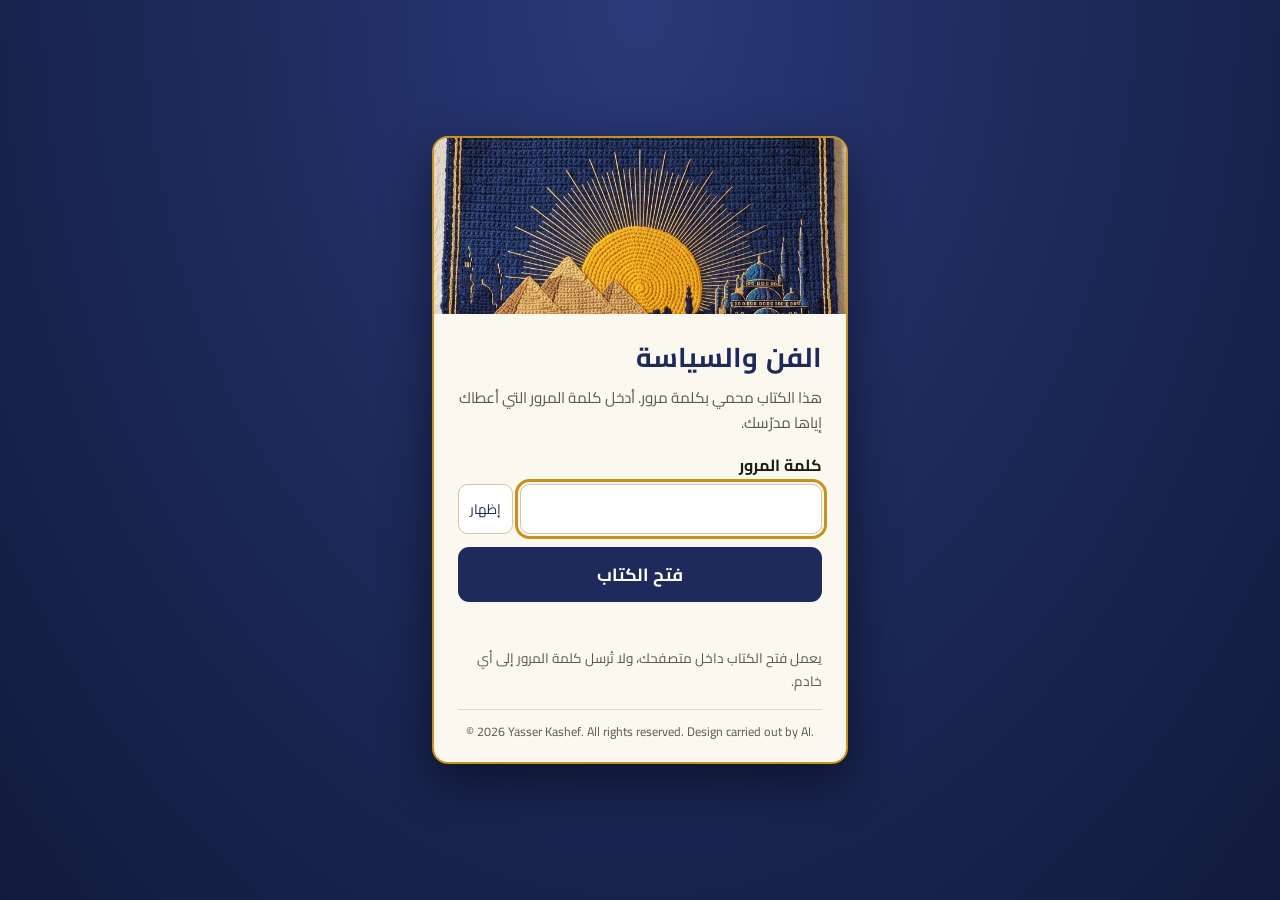
==== commit 700fa4f9: "Add files via upload" ====
--- a/index.html
+++ b/index.html
@@ -1,98 +1,96 @@
 <!doctype html>
 <html lang="ar" dir="rtl">
 <head><meta charset="utf-8"><meta name="viewport" content="width=device-width,initial-scale=1">
-<title>الفن والسياسة — كتاب تفاعلي لمتعلمي العربية</title>
-<meta name="description" content="كتاب تفاعلي لمتعلمي العربية لغةً أجنبية (المستوى المتقدم): الفن والسياسة في مصر — الموسيقا والجرافيتي والحلي والكوميكس والسينما. إعداد وانتقاء ياسر كاشف.">
+<title>الفن والسياسة — كتاب محمي بكلمة مرور</title>
+<meta name="robots" content="noindex,nofollow">
 <meta name="author" content="Yasser Kashef"><meta name="copyright" content="© 2026 Yasser Kashef. All rights reserved. Design carried out by AI.">
-<link rel="stylesheet" href="assets/css/style.css">
+<link rel="icon" href="assets/icons/favicon.ico" sizes="any">
+<link rel="icon" type="image/png" sizes="32x32" href="assets/icons/icon-32.png">
+<link rel="icon" type="image/png" sizes="192x192" href="assets/icons/icon-192.png">
+<link rel="apple-touch-icon" href="assets/icons/icon-180.png">
+<meta name="theme-color" content="#1d2a5b">
+<style>
+@font-face{font-family:"Cairo";font-weight:400;font-display:swap;src:url(assets/fonts/cairo-arabic-400-normal.woff2) format("woff2");unicode-range:U+0600-06FF,U+0750-077F,U+08A0-08FF,U+FB50-FDFF,U+FE70-FEFF}
+@font-face{font-family:"Cairo";font-weight:700;font-display:swap;src:url(assets/fonts/cairo-arabic-700-normal.woff2) format("woff2");unicode-range:U+0600-06FF,U+0750-077F,U+08A0-08FF,U+FB50-FDFF,U+FE70-FEFF}
+@font-face{font-family:"Cairo";font-weight:400;font-display:swap;src:url(assets/fonts/cairo-latin-400-normal.woff2) format("woff2");unicode-range:U+0000-00FF,U+2000-206F}
+:root{--navy:#1d2a5b;--navy-d:#121a3d;--gold:#c8921a;--gold-l:#f1d98a;--paper:#fbf8f0;--read:#8a1c1c}
+*{box-sizing:border-box}
+body{margin:0;min-height:100vh;display:grid;place-items:center;padding:1.2rem;background:radial-gradient(ellipse at 50% 0%,#2a3a7a 0%,var(--navy) 45%,var(--navy-d) 100%);font-family:"Cairo","Noto Naskh Arabic","Geeza Pro",sans-serif;color:#fff;line-height:1.7}
+.card{width:min(100%,26rem);background:var(--paper);color:#1d1b18;border-radius:1rem;box-shadow:0 18px 50px #0007;overflow:hidden;border:2px solid var(--gold)}
+.hero{display:block;width:100%;height:11rem;object-fit:cover;object-position:50% 38%}
+.in{padding:1.3rem 1.5rem 1.2rem}
+h1{margin:0 0 .2rem;font-size:1.7rem;color:var(--navy)}
+.sub{margin:0 0 1rem;color:#5d574c;font-size:.95rem}
+label{display:block;font-weight:700;margin-bottom:.3rem}
+.row{display:flex;gap:.4rem}
+input{flex:1;min-width:0;font:inherit;font-size:1.05rem;padding:.6rem .8rem;border:1.5px solid #cfc3a8;border-radius:.6rem;background:#fff;direction:ltr;text-align:left}
+input:focus-visible,button:focus-visible{outline:3px solid var(--gold);outline-offset:2px}
+.eye{font:inherit;font-size:.85rem;padding:0 .7rem;border:1.5px solid #cfc3a8;background:#fff;border-radius:.6rem;cursor:pointer;color:var(--navy)}
+.go{margin-top:.8rem;width:100%;font:700 1.1rem "Cairo",sans-serif;padding:.7rem;border:0;border-radius:.7rem;background:var(--navy);color:#fff;cursor:pointer}
+.go:hover:not(:disabled){background:var(--navy-d)}.go:disabled{opacity:.6;cursor:wait}
+.msg{min-height:1.6rem;margin:.6rem 0 0;font-size:.95rem}.msg.err{color:var(--read);font-weight:700}.msg.ok{color:#2f6b3a}
+.foot{margin:1rem 0 0;padding-top:.7rem;border-top:1px solid #e3d9c3;font-size:.78rem;color:#5d574c;text-align:center;direction:ltr}
+.hint{font-size:.85rem;color:#5d574c;margin:.6rem 0 0}
+</style>
 </head>
 <body>
-<a class="skip" href="#main">انتقل إلى المحتوى</a>
-<header class="topbar"><button class="btn icon" data-toc="toggle" aria-controls="toc" aria-expanded="false" aria-label="فتح فهرس المحتويات"><svg class="ic " viewBox="0 0 24 24" aria-hidden="true"><path d="M4 6h16M4 12h16M4 18h16"/></svg></button><a class="brand" href="#/cover">الفن والسياسة</a><div class="tools"><button class="btn icon" data-fs="-1" aria-label="تصغير الخط"><svg class="ic " viewBox="0 0 24 24" aria-hidden="true"><path d="M5 12h14"/></svg><b>A</b></button><button class="btn icon" data-fs="1" aria-label="تكبير الخط"><svg class="ic " viewBox="0 0 24 24" aria-hidden="true"><path d="M12 5v14M5 12h14"/></svg><b>A</b></button><button class="btn icon" data-readmode aria-label="وضع القراءة" aria-pressed="false"><svg class="ic " viewBox="0 0 24 24" aria-hidden="true"><path d="M2 12s4-7 10-7 10 7 10 7-4 7-10 7S2 12 2 12zM12 15a3 3 0 100-6 3 3 0 000 6z"/></svg></button><button class="btn icon" data-print aria-label="طباعة الصفحة"><svg class="ic " viewBox="0 0 24 24" aria-hidden="true"><path d="M7 9V3h10v6M6 17H4v-6h16v6h-2M7 14h10v7H7z"/></svg></button></div><div class="gprog" aria-hidden="true"><i data-bprog></i></div></header>
-<nav id="toc" class="toc" aria-label="فهرس سريع" hidden><button class="btn small close" data-toc="close">إغلاق ✕</button><ul><li><a href="#/cover">الغلاف</a></li><li><a href="#/contents">فهرس المحتويات</a></li><li><a href="#/guide">دليل الاستخدام</a></li><li><a href="#/album">مدخل المقرر: ألبوم مصر</a></li><li class="tu"><a href="#/u1"><svg class="ic " viewBox="0 0 24 24" aria-hidden="true"><path d="M9 18V5l11-2v13M9 18a3 3 0 11-6 0 3 3 0 016 0zM20 16a3 3 0 11-6 0 3 3 0 016 0z"/></svg> الوحدة ١: الموسيقا والغناء</a><ul><li class="read"><a href="#/u1-r1"><span class="dn" data-dn="u1-r1"><svg class="ic " viewBox="0 0 24 24" aria-hidden="true"><path d="M4 12l5 5L20 6"/></svg></span>قراءة ١: صوت الغضب.. أغاني الثورة المصرية من الشيخ إمام إ</a></li><li class="listen"><a href="#/u1-l1"><span class="dn" data-dn="u1-l1"><svg class="ic " viewBox="0 0 24 24" aria-hidden="true"><path d="M4 12l5 5L20 6"/></svg></span>استماع ١: الوتر الحساس | الشيخ إمام وأحمد فؤاد نجم، الثنائ</a></li><li class="read"><a href="#/u1-r2"><span class="dn" data-dn="u1-r2"><svg class="ic " viewBox="0 0 24 24" aria-hidden="true"><path d="M4 12l5 5L20 6"/></svg></span>قراءة ٢: بالفعل، لماذا يرقص المصريون على الأغاني الحزينة </a></li><li class="listen"><a href="#/u1-l2"><span class="dn" data-dn="u1-l2"><svg class="ic " viewBox="0 0 24 24" aria-hidden="true"><path d="M4 12l5 5L20 6"/></svg></span>استماع ٢: فرقة كايروكي : من ميدان التحرير إلى الكيف</a></li></ul></li><li class="tu"><a href="#/u2"><svg class="ic " viewBox="0 0 24 24" aria-hidden="true"><path d="M8 10h8v11H8zM10 10V6h4v4M10 3h1M13 3h1M16 5h1M16 2h1"/></svg> الوحدة ٢: الجرافيتي</a><ul><li class="read"><a href="#/u2-r1"><span class="dn" data-dn="u2-r1"><svg class="ic " viewBox="0 0 24 24" aria-hidden="true"><path d="M4 12l5 5L20 6"/></svg></span>قراءة ١: أجد أنه من المهم أن يستثمر الفنانون أموالهم</a></li><li class="listen"><a href="#/u2-l1"><span class="dn" data-dn="u2-l1"><svg class="ic " viewBox="0 0 24 24" aria-hidden="true"><path d="M4 12l5 5L20 6"/></svg></span>استماع ١: الغرافيتي فى مصر .. معركة المسح والرسم / Graffit</a></li><li class="read"><a href="#/u2-r2"><span class="dn" data-dn="u2-r2"><svg class="ic " viewBox="0 0 24 24" aria-hidden="true"><path d="M4 12l5 5L20 6"/></svg></span>قراءة ٢: الجرافيتي كأداة احتجاج سياسي.. ثورة يناير نموذجا</a></li></ul></li><li class="tu"><a href="#/u3"><svg class="ic " viewBox="0 0 24 24" aria-hidden="true"><path d="M12 9l3-5H9zM12 9a6 6 0 100 12 6 6 0 000-12z"/></svg> الوحدة ٣: الحُلي</a><ul><li class="read"><a href="#/u3-r1"><span class="dn" data-dn="u3-r1"><svg class="ic " viewBox="0 0 24 24" aria-hidden="true"><path d="M4 12l5 5L20 6"/></svg></span>قراءة ١: أولبرايت: اقرأ سياستي من... دبابيس صدري</a></li><li class="listen"><a href="#/u3-l1"><span class="dn" data-dn="u3-l1"><svg class="ic " viewBox="0 0 24 24" aria-hidden="true"><path d="M4 12l5 5L20 6"/></svg></span>استماع ١: المشربية - الحلي عند الفراعنة</a></li></ul></li><li class="tu"><a href="#/u4"><svg class="ic " viewBox="0 0 24 24" aria-hidden="true"><path d="M4 5h16v11H11l-5 4v-4H4z"/></svg> الوحدة ٤: القصص المصورة والكوميكس</a><ul><li class="read"><a href="#/u4-r1"><span class="dn" data-dn="u4-r1"><svg class="ic " viewBox="0 0 24 24" aria-hidden="true"><path d="M4 12l5 5L20 6"/></svg></span>قراءة ١: الفن التاسع: تجربة الكوميكس العربية من سمير وسند</a></li><li class="listen"><a href="#/u4-l1"><span class="dn" data-dn="u4-l1"><svg class="ic " viewBox="0 0 24 24" aria-hidden="true"><path d="M4 12l5 5L20 6"/></svg></span>استماع ١: History of Comics in Egypt - تاريخ القصص المصورة</a></li><li class="read"><a href="#/u4-r2"><span class="dn" data-dn="u4-r2"><svg class="ic " viewBox="0 0 24 24" aria-hidden="true"><path d="M4 12l5 5L20 6"/></svg></span>قراءة ٢: فن الكاريكاتير.. السخرية السياسية والاجتماعية ال</a></li><li class="listen"><a href="#/u4-l2"><span class="dn" data-dn="u4-l2"><svg class="ic " viewBox="0 0 24 24" aria-hidden="true"><path d="M4 12l5 5L20 6"/></svg></span>استماع ٢: الرسام بهجت عثمان .. بهجاتوس رئيس بهجاتيا العظمى</a></li></ul></li><li class="tu"><a href="#/u5"><svg class="ic " viewBox="0 0 24 24" aria-hidden="true"><path d="M4 4h16v16H4zM8 4v16M16 4v16M4 9h4M4 15h4M16 9h4M16 15h4"/></svg> الوحدة ٥: السينما</a><ul><li class="read"><a href="#/u5-r1"><span class="dn" data-dn="u5-r1"><svg class="ic " viewBox="0 0 24 24" aria-hidden="true"><path d="M4 12l5 5L20 6"/></svg></span>قراءة ١: السينما المستقلة بعد 2011.. خوف وهامش وهيام وردي</a></li><li class="listen"><a href="#/u5-l1"><span class="dn" data-dn="u5-l1"><svg class="ic " viewBox="0 0 24 24" aria-hidden="true"><path d="M4 12l5 5L20 6"/></svg></span>استماع ١: مفهوم السينما المستقلة.. وكيف نشأت الأفلام المست</a></li><li class="read"><a href="#/u5-r2"><span class="dn" data-dn="u5-r2"><svg class="ic " viewBox="0 0 24 24" aria-hidden="true"><path d="M4 12l5 5L20 6"/></svg></span>قراءة ٢: السلطة والرقابة والجمهور| في ذمة نظام الوصاية ال</a></li><li class="read"><a href="#/u5-r3"><span class="dn" data-dn="u5-r3"><svg class="ic " viewBox="0 0 24 24" aria-hidden="true"><path d="M4 12l5 5L20 6"/></svg></span>قراءة ٣: سينما الثمانينيات المتمردة| ضربة شمس في مجتمع مض</a></li></ul></li><li><a href="#/connectors">أدوات الربط والروابط الخطابية</a></li><li><a href="#/cando">مرجع «أستطيع أن»</a></li><li><a href="#/vocab">فهرس المفردات</a></li><li><a href="#/thematic">المعجم الموضوعي (B2)</a></li><li><a href="#/sources">المصادر والتقرير</a></li><li><a href="#/tech">ملاحظة تقنية</a></li></ul></nav>
-<div id="scrim" hidden></div>
-<main id="main" tabindex="-1">
-<section class="view cover" id="v-cover" data-title="الغلاف"><div class="cover-in"><picture><source srcset="assets/img/cover.webp" type="image/webp"><img src="assets/img/cover.jpg" alt="غلاف الكتاب: لوحة كروشيه زرقاء عليها عنوان «الفن والسياسة» وشمس ذهبية خلف الأهرامات ومسجد ومركبين شراعيين على النيل، وفي أسفلها خمس أيقونات: الموسيقا والسينما والحلي والقصص المصورة والجرافيتي" fetchpriority="high"></picture><div class="cover-txt"><p class="kicker">كتاب تفاعلي لمتعلمي العربية لغةً أجنبية — المستوى المتقدم</p><h1 tabindex="-1">الفن والسياسة</h1><p class="en sub" dir="ltr">Art and Politics — an interactive reader for advanced learners of Arabic</p><p class="subt">من الأغنية إلى الجدار، ومن الحلي إلى الشاشة: خمس وحدات عن مصر وفنونها وعلاقتها بالسلطة والمجتمع</p><p class="by">إعداد وانتقاء: <b>ياسر كاشف</b><br><span class="en" dir="ltr">Prepared and curated by Yasser Kashef</span></p><p class="by sm">مواد المقرر المجمّعة — ربيع 2026 · Collected Spring 2026</p><p class="cta"><a class="btn primary" href="#/contents"><svg class="ic " viewBox="0 0 24 24" aria-hidden="true"><path d="M4 4h7a3 3 0 013 3v13a2 2 0 00-2-2H4zM20 4h-6M20 4v14h-6"/></svg> ابدأ التصفح</a> <a class="btn" href="#/guide"><svg class="ic " viewBox="0 0 24 24" aria-hidden="true"><path d="M12 8h.01M11 12h1v5h1M12 21a9 9 0 100-18 9 9 0 000 18z"/></svg> دليل الاستخدام</a> <a class="btn" href="#/album"><svg class="ic " viewBox="0 0 24 24" aria-hidden="true"><path d="M12 21a9 9 0 100-18 9 9 0 000 18zM3 12h18M12 3a14 14 0 010 18M12 3a14 14 0 000 18"/></svg> مدخل المقرر: ألبوم مصر</a></p><p class="copy en" dir="ltr">© 2026 Yasser Kashef. All rights reserved. Design carried out by AI.</p></div></div></section><section class="view" id="v-contents" data-title="فهرس المحتويات" hidden><header class="phead"><h1 tabindex="-1">فهرس المحتويات</h1><p class="lead">اضغط على أي عنوان للانتقال إليه. العلامة ✓ تظهر بعد أن تضع علامة «أنهيتُ» في المادة.</p><div class="uprog"><div class="bar"><i data-bprog></i></div><span data-bprogt></span></div></header><ol class="toc-top"><li><a href="#/guide"><svg class="ic " viewBox="0 0 24 24" aria-hidden="true"><path d="M12 8h.01M11 12h1v5h1M12 21a9 9 0 100-18 9 9 0 000 18z"/></svg> دليل الاستخدام</a></li><li><a href="#/album"><svg class="ic " viewBox="0 0 24 24" aria-hidden="true"><path d="M12 21a9 9 0 100-18 9 9 0 000 18zM3 12h18M12 3a14 14 0 010 18M12 3a14 14 0 000 18"/></svg> مدخل المقرر: ألبوم مصر</a></li></ol><div class="ugrid"><article class="ucard"><a class="uimg" href="#/u1" tabindex="-1" aria-hidden="true"><picture><source srcset="assets/img/music.webp" type="image/webp"><img src="assets/img/music.jpg" alt="" loading="lazy"></picture></a><div class="ubody"><h2><a href="#/u1"><svg class="ic " viewBox="0 0 24 24" aria-hidden="true"><path d="M9 18V5l11-2v13M9 18a3 3 0 11-6 0 3 3 0 016 0zM20 16a3 3 0 11-6 0 3 3 0 016 0z"/></svg> الوحدة ١: الموسيقا والغناء</a></h2><p class="en etitle" dir="ltr">Music and Song</p><p class="tagline">من أغنية الاحتجاج إلى أغنية الفرح: ماذا تقول الأغنية عن المصريين وعن السلطة؟</p><ol class="mini"><li class="read"><a href="#/u1-r1"><span class="dn" data-dn="u1-r1"><svg class="ic " viewBox="0 0 24 24" aria-hidden="true"><path d="M4 12l5 5L20 6"/></svg></span> <b>قراءة ١</b> — صوت الغضب.. أغاني الثورة المصرية من الشيخ إمام إلى كايروكي</a></li><li class="listen"><a href="#/u1-l1"><span class="dn" data-dn="u1-l1"><svg class="ic " viewBox="0 0 24 24" aria-hidden="true"><path d="M4 12l5 5L20 6"/></svg></span> <b>استماع ١</b> — الوتر الحساس | الشيخ إمام وأحمد فؤاد نجم، الثنائي الذي قصف جبهة الأنظمة المصرية بالأغاني</a></li><li class="read"><a href="#/u1-r2"><span class="dn" data-dn="u1-r2"><svg class="ic " viewBox="0 0 24 24" aria-hidden="true"><path d="M4 12l5 5L20 6"/></svg></span> <b>قراءة ٢</b> — بالفعل، لماذا يرقص المصريون على الأغاني الحزينة والوطنية؟</a></li><li class="listen"><a href="#/u1-l2"><span class="dn" data-dn="u1-l2"><svg class="ic " viewBox="0 0 24 24" aria-hidden="true"><path d="M4 12l5 5L20 6"/></svg></span> <b>استماع ٢</b> — فرقة كايروكي : من ميدان التحرير إلى الكيف</a></li></ol></div></article><article class="ucard"><a class="uimg" href="#/u2" tabindex="-1" aria-hidden="true"><picture><source srcset="assets/img/graffiti.webp" type="image/webp"><img src="assets/img/graffiti.jpg" alt="" loading="lazy"></picture></a><div class="ubody"><h2><a href="#/u2"><svg class="ic " viewBox="0 0 24 24" aria-hidden="true"><path d="M8 10h8v11H8zM10 10V6h4v4M10 3h1M13 3h1M16 5h1M16 2h1"/></svg> الوحدة ٢: الجرافيتي</a></h2><p class="en etitle" dir="ltr">Graffiti</p><p class="tagline">جدران تتكلم: حين يصبح الجدار صحيفة الناس وذاكرتهم.</p><ol class="mini"><li class="read"><a href="#/u2-r1"><span class="dn" data-dn="u2-r1"><svg class="ic " viewBox="0 0 24 24" aria-hidden="true"><path d="M4 12l5 5L20 6"/></svg></span> <b>قراءة ١</b> — أجد أنه من المهم أن يستثمر الفنانون أموالهم</a></li><li class="listen"><a href="#/u2-l1"><span class="dn" data-dn="u2-l1"><svg class="ic " viewBox="0 0 24 24" aria-hidden="true"><path d="M4 12l5 5L20 6"/></svg></span> <b>استماع ١</b> — الغرافيتي فى مصر .. معركة المسح والرسم / Graffiti in Egypt</a></li><li class="read"><a href="#/u2-r2"><span class="dn" data-dn="u2-r2"><svg class="ic " viewBox="0 0 24 24" aria-hidden="true"><path d="M4 12l5 5L20 6"/></svg></span> <b>قراءة ٢</b> — الجرافيتي كأداة احتجاج سياسي.. ثورة يناير نموذجا</a></li></ol></div></article><article class="ucard"><a class="uimg" href="#/u3" tabindex="-1" aria-hidden="true"><picture><source srcset="assets/img/jewelry.webp" type="image/webp"><img src="assets/img/jewelry.jpg" alt="" loading="lazy"></picture></a><div class="ubody"><h2><a href="#/u3"><svg class="ic " viewBox="0 0 24 24" aria-hidden="true"><path d="M12 9l3-5H9zM12 9a6 6 0 100 12 6 6 0 000-12z"/></svg> الوحدة ٣: الحُلي</a></h2><p class="en etitle" dir="ltr">Jewelry</p><p class="tagline">حين تتكلم الزينة: الدبوس الذي يحمل رسالة سياسية، والتميمة التي تحمل عقيدة</p><ol class="mini"><li class="read"><a href="#/u3-r1"><span class="dn" data-dn="u3-r1"><svg class="ic " viewBox="0 0 24 24" aria-hidden="true"><path d="M4 12l5 5L20 6"/></svg></span> <b>قراءة ١</b> — أولبرايت: اقرأ سياستي من... دبابيس صدري</a></li><li class="listen"><a href="#/u3-l1"><span class="dn" data-dn="u3-l1"><svg class="ic " viewBox="0 0 24 24" aria-hidden="true"><path d="M4 12l5 5L20 6"/></svg></span> <b>استماع ١</b> — المشربية - الحلي عند الفراعنة</a></li></ol></div></article><article class="ucard"><a class="uimg" href="#/u4" tabindex="-1" aria-hidden="true"><picture><source srcset="assets/img/comics.webp" type="image/webp"><img src="assets/img/comics.jpg" alt="" loading="lazy"></picture></a><div class="ubody"><h2><a href="#/u4"><svg class="ic " viewBox="0 0 24 24" aria-hidden="true"><path d="M4 5h16v11H11l-5 4v-4H4z"/></svg> الوحدة ٤: القصص المصورة والكوميكس</a></h2><p class="en etitle" dir="ltr">Comics and Graphic Narratives</p><p class="tagline">ريشة ضد السلطة: من «أبو نظارة» إلى «توك توك» ومن «بهجاتيا» إلى مجلات الشباب</p><ol class="mini"><li class="read"><a href="#/u4-r1"><span class="dn" data-dn="u4-r1"><svg class="ic " viewBox="0 0 24 24" aria-hidden="true"><path d="M4 12l5 5L20 6"/></svg></span> <b>قراءة ١</b> — الفن التاسع: تجربة الكوميكس العربية من سمير وسندباد إلى السمندل وتوك توك</a></li><li class="listen"><a href="#/u4-l1"><span class="dn" data-dn="u4-l1"><svg class="ic " viewBox="0 0 24 24" aria-hidden="true"><path d="M4 12l5 5L20 6"/></svg></span> <b>استماع ١</b> — History of Comics in Egypt - تاريخ القصص المصورة في مصر</a></li><li class="read"><a href="#/u4-r2"><span class="dn" data-dn="u4-r2"><svg class="ic " viewBox="0 0 24 24" aria-hidden="true"><path d="M4 12l5 5L20 6"/></svg></span> <b>قراءة ٢</b> — فن الكاريكاتير.. السخرية السياسية والاجتماعية المواربة (٢ ـ ٣)</a></li><li class="listen"><a href="#/u4-l2"><span class="dn" data-dn="u4-l2"><svg class="ic " viewBox="0 0 24 24" aria-hidden="true"><path d="M4 12l5 5L20 6"/></svg></span> <b>استماع ٢</b> — الرسام بهجت عثمان .. بهجاتوس رئيس بهجاتيا العظمى</a></li></ol></div></article><article class="ucard"><a class="uimg" href="#/u5" tabindex="-1" aria-hidden="true"><picture><source srcset="assets/img/cinema.webp" type="image/webp"><img src="assets/img/cinema.jpg" alt="" loading="lazy"></picture></a><div class="ubody"><h2><a href="#/u5"><svg class="ic " viewBox="0 0 24 24" aria-hidden="true"><path d="M4 4h16v16H4zM8 4v16M16 4v16M4 9h4M4 15h4M16 9h4M16 15h4"/></svg> الوحدة ٥: السينما</a></h2><p class="en etitle" dir="ltr">Cinema</p><p class="tagline">بين الرقيب والجمهور: السينما المستقلة وسينما الثمانينيات المتمردة</p><ol class="mini"><li class="read"><a href="#/u5-r1"><span class="dn" data-dn="u5-r1"><svg class="ic " viewBox="0 0 24 24" aria-hidden="true"><path d="M4 12l5 5L20 6"/></svg></span> <b>قراءة ١</b> — السينما المستقلة بعد 2011.. خوف وهامش وهيام وردي</a></li><li class="listen"><a href="#/u5-l1"><span class="dn" data-dn="u5-l1"><svg class="ic " viewBox="0 0 24 24" aria-hidden="true"><path d="M4 12l5 5L20 6"/></svg></span> <b>استماع ١</b> — مفهوم السينما المستقلة.. وكيف نشأت الأفلام المستقلة المصرية؟ وما هو أول فيلم مستقل مصري؟</a></li><li class="read"><a href="#/u5-r2"><span class="dn" data-dn="u5-r2"><svg class="ic " viewBox="0 0 24 24" aria-hidden="true"><path d="M4 12l5 5L20 6"/></svg></span> <b>قراءة ٢</b> — السلطة والرقابة والجمهور| في ذمة نظام الوصاية الفكرية</a></li><li class="read"><a href="#/u5-r3"><span class="dn" data-dn="u5-r3"><svg class="ic " viewBox="0 0 24 24" aria-hidden="true"><path d="M4 12l5 5L20 6"/></svg></span> <b>قراءة ٣</b> — سينما الثمانينيات المتمردة| ضربة شمس في مجتمع مضطرب</a></li></ol></div></article></div><h2 class="sec-h">صفحات مساندة</h2><ul class="toc-top two"><li><a href="#/connectors"><svg class="ic " viewBox="0 0 24 24" aria-hidden="true"><path d="M10 14a4 4 0 005.7 0l3-3a4 4 0 00-5.7-5.7l-1 1M14 10a4 4 0 00-5.7 0l-3 3a4 4 0 005.7 5.7l1-1"/></svg> أدوات الربط والروابط الخطابية</a></li><li><a href="#/cando"><svg class="ic " viewBox="0 0 24 24" aria-hidden="true"><path d="M12 3l2.7 5.6 6.1.9-4.4 4.3 1 6.1L12 17l-5.4 2.9 1-6.1L3.2 9.5l6.1-.9z"/></svg> مرجع «أستطيع أن» (ACTFL)</a></li><li><a href="#/vocab"><svg class="ic " viewBox="0 0 24 24" aria-hidden="true"><path d="M11 19a8 8 0 100-16 8 8 0 000 16zM21 21l-4.3-4.3"/></svg> فهرس المفردات (بحث)</a></li><li><a href="#/thematic"><svg class="ic " viewBox="0 0 24 24" aria-hidden="true"><path d="M8 6h12M8 12h12M8 18h12M4 6h.01M4 12h.01M4 18h.01"/></svg> المعجم الموضوعي (B2)</a></li><li><a href="#/sources"><svg class="ic " viewBox="0 0 24 24" aria-hidden="true"><path d="M12 8h.01M11 12h1v5h1M12 21a9 9 0 100-18 9 9 0 000 18z"/></svg> المصادر والتقرير</a></li><li><a href="#/tech"><svg class="ic " viewBox="0 0 24 24" aria-hidden="true"><path d="M12 8h.01M11 12h1v5h1M12 21a9 9 0 100-18 9 9 0 000 18z"/></svg> ملاحظة تقنية</a></li></ul></section><section class="view" id="v-guide" data-title="دليل الاستخدام" hidden><nav class="backnav" aria-label="تنقّل سريع"><a class="btn ghost" href="#/contents"><svg class="ic " viewBox="0 0 24 24" aria-hidden="true"><path d="M8 6h12M8 12h12M8 18h12M4 6h.01M4 12h.01M4 18h.01"/></svg> فهرس المحتويات</a></nav><header class="phead"><h1 tabindex="-1">دليل الاستخدام</h1><p class="lead">كيف يعمل هذا الكتاب، وما الذي جاء من مواد المقرر وما الذي أُضيف إليه.</p></header>
-<section><h2 class="sec-h"><svg class="ic " viewBox="0 0 24 24" aria-hidden="true"><path d="M8 6h12M8 12h12M8 18h12M4 6h.01M4 12h.01M4 18h.01"/></svg> بنية الكتاب</h2><p>خمس وحدات بهذا الترتيب: الموسيقا والغناء، الجرافيتي، الحُلي، القصص المصورة والكوميكس، السينما. تتبع كل وحدة، حيثما توافرت المواد، ترتيب: قراءة ١، استماع ١، قراءة ٢، استماع ٢. وفي بعض الوحدات مواد أقل أو أكثر من هذا النمط لأن المواد المرفقة لا تتبعه (انظر مقدمة كل وحدة وصفحة المصادر).</p>
-<p>قبل كل مادة تجد: تفكيرًا وتوقعًا، ثم مفردات في خمس فئات، ثم المادة، ثم أسئلة مفتوحة ونقاشًا مقارنًا وملاحظات لغوية.</p></section>
-<section><h2 class="sec-h"><svg class="ic " viewBox="0 0 24 24" aria-hidden="true"><path d="M12 8h.01M11 12h1v5h1M12 21a9 9 0 100-18 9 9 0 000 18z"/></svg> ما المنقول وما المضاف؟</h2><p><span class="tag src" title="من مواد المقرر المرفقة كما وردت">من مواد المقرر</span> يعني أن المحتوى جاء من مواد المقرر المرفقة كما هو: نصوص القراءة، والنصوص المكتوبة للفيديوهات، وقوائم المفردات والأفعال والتراكيب، والمعجم الموضوعي، وصفحتا «ألبوم مصر» و«أدوات الربط».</p>
-<p><span class="tag supp" title="مادة تعليمية أضافها معدّ الكتاب، وليست من مواد المقرر المرفقة">إضافة تعليمية</span> يعني أن معدّ الكتاب كتبه لأغراض تعليمية: مقدمات الوحدات والأهداف والأسئلة والنقاشات والملاحظات وخرائط الكفاءة والمهام الختامية، والمعاني الإنجليزية للأفعال، والروابط الإضافية وتمارينها. لا تُقدَّم هذه الإضافات بوصفها جزءًا من المصادر.</p></section>
-<section><h2 class="sec-h"><svg class="ic " viewBox="0 0 24 24" aria-hidden="true"><path d="M12 3l2.7 5.6 6.1.9-4.4 4.3 1 6.1L12 17l-5.4 2.9 1-6.1L3.2 9.5l6.1-.9z"/></svg> أدوات التفاعل</h2><ul>
-<li><b>بطاقات المفردات:</b> اضغط البطاقة لإظهار المعنى والسياق، وعلّم الكلمة بنجمة إذا تعلمتها.</li>
-<li><b>حجم الخط:</b> الزران A− وA+ في الشريط العلوي يغيّران حجم النص في الكتاب كله.</li>
-<li><b>وضع القراءة:</b> يخفف التصميم ويضيّق عرض النص.</li>
-<li><b>التظليل الآلي:</b> أول ورود لكل مفردة من قائمة المادة يُظلَّل في النص؛ والمطابقة آلية وقد تخطئ أو تفوّت مواضع.</li>
-<li><b>الفيديو:</b> يُحمَّل المشغّل داخل الصفحة عند الضغط، وتحته رابط مباشر يفتح يوتيوب في صفحة جديدة. لا تُعرض نصوص مكتوبة للفيديوهات عمدًا ليتدرّب الطالب على استراتيجيات الاستماع.</li>
-<li><b>الإجابات والتقدم:</b> تُحفظ في متصفحك فقط (localStorage) ولا تُرسل إلى أي خادم؛ يمكنك تنزيل إجاباتك نصًّا.</li>
-<li><b>الطباعة:</b> زر الطباعة يطبع الصفحة الحالية بتنسيق مناسب.</li></ul></section>
-<section><h2 class="sec-h"><svg class="ic " viewBox="0 0 24 24" aria-hidden="true"><path d="M12 4l9 16H3zM12 10v4M12 17h.01"/></svg> تنبيهات مهمة</h2><ul>
-<li>عبارات «أستطيع أن» مقتبسة من ACTFL، وخرائط الكفاءة أداة تأمل لا تعني بلوغ مستوى.</li></ul></section></section><section class="view" id="v-album" data-title="مدخل المقرر: ألبوم مصر" hidden><nav class="backnav" aria-label="تنقّل سريع"><a class="btn ghost" href="#/contents"><svg class="ic " viewBox="0 0 24 24" aria-hidden="true"><path d="M8 6h12M8 12h12M8 18h12M4 6h.01M4 12h.01M4 18h.01"/></svg> فهرس المحتويات</a></nav><header class="phead"><h1 tabindex="-1">مدخل المقرر: ألبوم مصر</h1>
-<p class="lead">قبل الدخول في الوحدات، تعرّف إلى ثماني عشرة شخصية وفكرة مصرية في بطاقات ثنائية اللغة. <span class="tag src" title="من مواد المقرر المرفقة كما وردت">من مواد المقرر</span></p></header>
-<div class="legacy"><iframe title="ألبوم مصر" src="assets/legacy/album-misr.html" loading="lazy"></iframe></div>
-<p class="note"><a class="btn" href="assets/legacy/album-misr.html" target="_blank" rel="noopener"><svg class="ic " viewBox="0 0 24 24" aria-hidden="true"><path d="M10 14a4 4 0 005.7 0l3-3a4 4 0 00-5.7-5.7l-1 1M14 10a4 4 0 00-5.7 0l-3 3a4 4 0 005.7 5.7l1-1"/></svg> افتح الألبوم في صفحة مستقلة</a> الصفحة منقولة من الملف المرفق دون تعديل.</p>
-<section class="qs"><h2 class="sec-h"><svg class="ic " viewBox="0 0 24 24" aria-hidden="true"><path d="M12 8h.01M11 12h1v5h1M12 21a9 9 0 100-18 9 9 0 000 18z"/></svg> نشاط مدخل المقرر <span class="tag supp" title="مادة تعليمية أضافها معدّ الكتاب، وليست من مواد المقرر المرفقة">إضافة تعليمية</span></h2><ol class="qlist">
-<li><p class="qt">اختر ثلاث بطاقات من الألبوم تمثّل مجالات فنية أو ثقافية مختلفة. ما الذي تعرّفه كل بطاقة عن صاحبها أو موضوعها؟</p><textarea class="ans" rows="3" data-ans="album:0" aria-label="إجابة 1"></textarea></li>
-<li><p class="qt">أي بطاقة تتوقع أن ترتبط بموضوع «الفن والسياسة»؟ ولماذا؟ دوّن توقعك ثم عد إليه في نهاية المقرر.</p><textarea class="ans" rows="3" data-ans="album:1" aria-label="إجابة 2"></textarea></li>
-<li><p class="qt">ما الصورة التي كانت لديك عن مصر قبل هذا المقرر؟ وما الذي في الألبوم يؤكدها أو يعدّلها؟ تذكّر أن أي مجتمع متنوع من الداخل.</p><textarea class="ans" rows="3" data-ans="album:2" aria-label="إجابة 3"></textarea></li></ol></section>
-<nav class="pager"><a class="btn" href="#/u1"><svg class="ic " viewBox="0 0 24 24" aria-hidden="true"><path d="M15 5l-7 7 7 7"/></svg> الوحدة الأولى</a><a class="btn" href="#/contents"><svg class="ic " viewBox="0 0 24 24" aria-hidden="true"><path d="M8 6h12M8 12h12M8 18h12M4 6h.01M4 12h.01M4 18h.01"/></svg> الفهرس</a></nav></section><section class="view unit" id="v-u1" data-title="الوحدة ١: الموسيقا والغناء" hidden><nav class="backnav" aria-label="تنقّل سريع"><a class="btn ghost" href="#/contents"><svg class="ic " viewBox="0 0 24 24" aria-hidden="true"><path d="M8 6h12M8 12h12M8 18h12M4 6h.01M4 12h.01M4 18h.01"/></svg> فهرس المحتويات</a></nav><header class="uhero"><picture><source srcset="assets/img/music.webp" type="image/webp"><img src="assets/img/music.jpg" alt="ملصق الوحدة: الموسيقا والغناء" loading="lazy"></picture><div><p class="kicker"><svg class="ic " viewBox="0 0 24 24" aria-hidden="true"><path d="M9 18V5l11-2v13M9 18a3 3 0 11-6 0 3 3 0 016 0zM20 16a3 3 0 11-6 0 3 3 0 016 0z"/></svg> الوحدة ١ من ٥</p><h1 tabindex="-1">الموسيقا والغناء</h1><p class="en etitle" dir="ltr">Music and Song</p><p class="tagline">من أغنية الاحتجاج إلى أغنية الفرح: ماذا تقول الأغنية عن المصريين وعن السلطة؟</p><div class="uprog"><div class="bar"><i data-uprog="u1"></i></div><span data-uprogt="u1"></span></div></div></header><section><h2 class="sec-h"><svg class="ic " viewBox="0 0 24 24" aria-hidden="true"><path d="M12 21a9 9 0 100-18 9 9 0 000 18zM3 12h18M12 3a14 14 0 010 18M12 3a14 14 0 000 18"/></svg> الأهمية الثقافية والسياسية <span class="tag supp" title="مادة تعليمية أضافها معدّ الكتاب، وليست من مواد المقرر المرفقة">إضافة تعليمية</span></h2><p>لم تكن الأغنية في مصر ترفيهًا خالصًا. فمنذ السبعينيات حمل الشيخ إمام وأحمد فؤاد نجم أغنية الاحتجاج إلى الشارع وإلى السجن معًا، وفي عام 2011 صارت «صوت الحرية» لفرقة كايروكي وأغاني الألتراس سجلًّا حيًّا لما جرى في الميدان. وهكذا تحوّلت الأغنية إلى وسيلة حشد ووثيقة تاريخية في آنٍ واحد.</p><p>وفي الوقت نفسه تطرح الوحدة سؤالًا آخر عن علاقة المصريين بالأغنية: لماذا تتحول الأغاني الحزينة والوطنية إلى أغانٍ للرقص في الأفراح؟ وبين الاحتجاج والرقص تتعلم أن الفن لا يؤدي وظيفة سياسية واحدة، وأن معنى الأغنية يتغير بتغير من يغنيها ومن يسمعها ومتى.</p></section><section><h2 class="sec-h"><svg class="ic " viewBox="0 0 24 24" aria-hidden="true"><path d="M4 12l5 5L20 6"/></svg> أهداف الوحدة <span class="tag supp" title="مادة تعليمية أضافها معدّ الكتاب، وليست من مواد المقرر المرفقة">إضافة تعليمية</span></h2><ul class="obj"><li>أحدّد الفكرة المركزية والأدلة الداعمة في مقال صحفي طويل عن الأغنية السياسية، وأفرّق بين رأي الكاتب ورأيي.</li><li>أتابع مادة مسموعة مرئية تمزج بين الفصحى والعامية المصرية واللهجة الشامية، وأستخرج منها التسلسل الزمني والحجج.</li><li>أستعمل أدوات الربط وتعبيرات الرأي والتحليل لأقدّم حجة مدعومة بأمثلة عن دور الأغنية في الاحتجاج.</li><li>أقارن بين وظائف الأغنية (التعبئة، التوثيق، مقاومة الحزن) في مصر وفي مجتمعي من غير تعميم.</li><li>أناقش بتفكير ناقد العلاقة بين الفن والسلطة والجمهور، وأحترم اختلاف وجهات النظر.</li></ul></section><section><h2 class="sec-h"><svg class="ic " viewBox="0 0 24 24" aria-hidden="true"><path d="M12 3l2.7 5.6 6.1.9-4.4 4.3 1 6.1L12 17l-5.4 2.9 1-6.1L3.2 9.5l6.1-.9z"/></svg> عبارات «أستطيع أن» (ACTFL) المرتبطة بالوحدة</h2><div class="cando-list"><details class="cd"><summary><b class="cdid">A-INT-INFO</b> <span class="en" dir="ltr">What can I understand, interpret or analyze in authentic informational texts that I hear, read or view?</span></summary><blockquote class="en quote" dir="ltr"><p class="bench">I can understand the main message and supporting details on a wide variety of familiar and general interest topics across various time frames from complex, organized texts that are spoken, written, or signed.</p><p><b>Advanced Low:</b> I can identify the underlying message and some supporting details across major time frames in descriptive informational texts.</p><p><b>Advanced Mid:</b> I can understand the underlying message and most supporting details across major time frames in descriptive informational texts.</p><p><b>Advanced High:</b> I can follow the flow of ideas and infer meaning from complex language on unfamiliar, abstract topics within informational texts.</p></blockquote></details><details class="cd"><summary><b class="cdid">A-INT-CONV</b> <span class="en" dir="ltr">What can I understand, interpret or analyze in conversations and discussions that I hear, read or view, in which I am not a participant?</span></summary><blockquote class="en quote" dir="ltr"><p class="bench">I can understand the main message and supporting details on a wide variety of familiar and general interest topics across various time frames from complex, organized texts that are spoken, written, or signed.</p><p><b>Advanced Low:</b> I can understand the main message and some supporting details across major time frames in conversations and discussions.</p><p><b>Advanced Mid:</b> I can understand the main message and most supporting details across major time frames in conversations and discussions.</p><p><b>Advanced High:</b> I can follow the flow of ideas and some nuances from different viewpoints in conversations and discussions.</p></blockquote></details><details class="cd"><summary><b class="cdid">A-IPR-OPIN</b> <span class="en" dir="ltr">How can I express, react to, and support preferences and opinions in conversations?</span></summary><blockquote class="en quote" dir="ltr"><p class="bench">I can maintain spontaneous spoken, written, or signed conversations and discussions across various time frames on familiar, as well as unfamiliar, concrete topics, using series of connected sentences and probing questions.</p><p><b>Advanced Low:</b> I can maintain conversations by providing explanations and comparisons of preferences, opinions, and advice on familiar and concrete academic and social topics using a few simple paragraphs across major time frames.</p><p><b>Advanced Mid:</b> I can maintain extended conversations by supporting, reacting to, and comparing preferences and opinions and expressing advice and emotions in detail across major time frames, and by asking probing questions.</p><p><b>Advanced High:</b> I can discuss, support, and sometimes debate opinions and advice on a variety of complex concrete topics, often addressing hypothetical or abstract issues, and asking precise questions.</p></blockquote></details><details class="cd"><summary><b class="cdid">A-PRE-OPIN</b> <span class="en" dir="ltr">How can I present information to give a preference, opinion or persuasive argument?</span></summary><blockquote class="en quote" dir="ltr"><p class="bench">I can deliver detailed and organized presentations on familiar as well as unfamiliar concrete topics, in paragraphs and using various time frames through spoken, written, or signed language.</p><p><b>Advanced Low:</b> I can state a viewpoint with supporting evidence on some concrete academic, social and professional topics of interest using paragraphs across major time frames.</p><p><b>Advanced Mid:</b> I can present an argument with supporting evidence, based on a variety of concrete academic, social and professional topics of interest, using organized paragraphs across major time frames.</p><p><b>Advanced High:</b> I can clearly and accurately present an argument with supporting evidence on complex concrete issues, and often deal with related issues hypothetically.</p></blockquote></details><details class="cd"><summary><b class="cdid">A-ICC-PROD</b> <span class="en" dir="ltr">INVESTIGATE · Products</span></summary><blockquote class="en quote" dir="ltr"><p class="bench">In my own and other cultures I can explain some diversity among products and practices and how it relates to perspectives.</p><p><b>Advanced:</b> In my own and other cultures I can explain how a variety of products of public and personal interest are related to perspectives.</p></blockquote></details><details class="cd"><summary><b class="cdid">A-ICC-PRAC</b> <span class="en" dir="ltr">INVESTIGATE · Practices</span></summary><blockquote class="en quote" dir="ltr"><p class="bench">In my own and other cultures I can explain some diversity among products and practices and how it relates to perspectives.</p><p><b>Advanced:</b> In my own and other cultures I can explain how a variety of practices within familiar and social situations are related to perspectives.</p></blockquote></details><p class="srcnote">النصوص الإنجليزية مقتبسة حرفيًا من <i>ACTFL/NCSSFL Can-Do Statements (2024)</i> — ملفا المستوى المتقدم والمتوسط المرفقان بالمقرر.</p></div></section><section><h2 class="sec-h"><svg class="ic " viewBox="0 0 24 24" aria-hidden="true"><path d="M15 5l-7 7 7 7"/></svg> كيف تسهم الوحدة في تنمية الكفاءة؟ <span class="tag supp" title="مادة تعليمية أضافها معدّ الكتاب، وليست من مواد المقرر المرفقة">إضافة تعليمية</span></h2><p>تدرّبك هذه الوحدة على قراءة نصوص صحفية فصيحة طويلة ومتابعة مادة مسموعة مرئية متعددة المستويات اللغوية، ثم على توظيف أدوات الربط في عرض رأي مدعوم بالأدلة؛ وهذه كلها مهارات تدعم التقدم نحو مستوى «المتقدّم» في القراءة والاستماع والتفاعل والعرض.</p><p class="note">لا يعني إنجازُ نشاطٍ هنا أنك «بلغتَ» مستوى معينًا؛ فالتقييم الرسمي للكفاءة يتطلب أداءً موثقًا ومقارنة بمعايير ACTFL. استعمل الجدول أداةَ تأمل ذاتي فقط.</p></section><section><h2 class="sec-h"><svg class="ic " viewBox="0 0 24 24" aria-hidden="true"><path d="M8 6h12M8 12h12M8 18h12M4 6h.01M4 12h.01M4 18h.01"/></svg> المواد</h2><ol class="uitems"><li class="read"><a href="#/u1-r1"><span class="lab"><svg class="ic " viewBox="0 0 24 24" aria-hidden="true"><path d="M4 4h7a3 3 0 013 3v13a2 2 0 00-2-2H4zM20 4h-6M20 4v14h-6"/></svg> قراءة ١</span><span class="tt">صوت الغضب.. أغاني الثورة المصرية من الشيخ إمام إلى كايروكي</span><span class="dn" data-dn="u1-r1" aria-label="مكتمل"><svg class="ic " viewBox="0 0 24 24" aria-hidden="true"><path d="M4 12l5 5L20 6"/></svg></span></a></li><li class="listen"><a href="#/u1-l1"><span class="lab"><svg class="ic " viewBox="0 0 24 24" aria-hidden="true"><path d="M4 14v-2a8 8 0 0116 0v2M4 14h3v6H4zM17 14h3v6h-3z"/></svg> استماع ١</span><span class="tt">الوتر الحساس | الشيخ إمام وأحمد فؤاد نجم، الثنائي الذي قصف جبهة الأنظمة المصرية بالأغاني</span><span class="dn" data-dn="u1-l1" aria-label="مكتمل"><svg class="ic " viewBox="0 0 24 24" aria-hidden="true"><path d="M4 12l5 5L20 6"/></svg></span></a></li><li class="read"><a href="#/u1-r2"><span class="lab"><svg class="ic " viewBox="0 0 24 24" aria-hidden="true"><path d="M4 4h7a3 3 0 013 3v13a2 2 0 00-2-2H4zM20 4h-6M20 4v14h-6"/></svg> قراءة ٢</span><span class="tt">بالفعل، لماذا يرقص المصريون على الأغاني الحزينة والوطنية؟</span><span class="dn" data-dn="u1-r2" aria-label="مكتمل"><svg class="ic " viewBox="0 0 24 24" aria-hidden="true"><path d="M4 12l5 5L20 6"/></svg></span></a></li><li class="listen"><a href="#/u1-l2"><span class="lab"><svg class="ic " viewBox="0 0 24 24" aria-hidden="true"><path d="M4 14v-2a8 8 0 0116 0v2M4 14h3v6H4zM17 14h3v6h-3z"/></svg> استماع ٢</span><span class="tt">فرقة كايروكي : من ميدان التحرير إلى الكيف</span><span class="dn" data-dn="u1-l2" aria-label="مكتمل"><svg class="ic " viewBox="0 0 24 24" aria-hidden="true"><path d="M4 12l5 5L20 6"/></svg></span></a></li></ol></section><section class="pmap"><h2 class="sec-h"><svg class="ic " viewBox="0 0 24 24" aria-hidden="true"><path d="M12 3l2.7 5.6 6.1.9-4.4 4.3 1 6.1L12 17l-5.4 2.9 1-6.1L3.2 9.5l6.1-.9z"/></svg> خريطة الكفاءة والتأمل الذاتي</h2><p class="note"><span class="tag supp" title="مادة تعليمية أضافها معدّ الكتاب، وليست من مواد المقرر المرفقة">إضافة تعليمية</span> لكل نشاط عبارة «أستطيع أن» ذات صلة ومصدرها وما يمكنك فعله والمهارة ومهمة تأمل. اختر تقديرك الذاتي؛ يُحفظ في متصفحك فقط. هذا تأمل ذاتي وليس اختبارًا ولا شهادة بمستوى.</p><div class="tablewrap"><table class="vt map"><thead><tr><th>النشاط (المصدر)</th><th>«أستطيع أن» ذات الصلة</th><th>المهارة</th><th>ما يمكنني فعله</th><th>سؤال التأمل</th><th>تقديري الذاتي</th></tr></thead><tbody><tr><td>القراءة الأولى: «صوت الغضب…»</td><td><a class="chip cdchip" href="#/cando">A-INT-INFO</a><div class="en small" dir="ltr">I can identify the underlying message and some supporting details across major time frames in descriptive informational texts.</div></td><td>قراءة</td><td>أفهم الرسالة الأساسية والتفاصيل الداعمة في مقال إعلامي عن تاريخ أغاني الثورة، وأتتبّع الأمثلة المرتبة زمنيًا.</td><td>هل أستطيع تلخيص المقال في ثلاث جمل مع ذكر مثالين؟</td><td><select data-cds="u1:0" aria-label="تقديري الذاتي: القراءة الأولى: «صوت الغضب…»"><option value="">—</option><option value="1">لم أجرّب بعد</option><option value="2">أحتاج إلى مزيد من التدريب</option><option value="3">أستطيع بمساعدة</option><option value="4">أستطيع باستقلال</option></select></td></tr><tr><td>الاستماع الأول: «الوتر الحساس…»</td><td><a class="chip cdchip" href="#/cando">A-INT-INFO</a><div class="en small" dir="ltr">I can identify the underlying message and some supporting details across major time frames in descriptive informational texts.</div></td><td>استماع/مشاهدة</td><td>أتابع تقريرًا مرئيًا يعرض أحداثًا في أزمنة مختلفة، وأميّز بين تعليق المعلّق وكلمات الأغاني.</td><td>هل أستطيع ترتيب أحداث السجن الثلاثة زمنيًا؟</td><td><select data-cds="u1:1" aria-label="تقديري الذاتي: الاستماع الأول: «الوتر الحساس…»"><option value="">—</option><option value="1">لم أجرّب بعد</option><option value="2">أحتاج إلى مزيد من التدريب</option><option value="3">أستطيع بمساعدة</option><option value="4">أستطيع باستقلال</option></select></td></tr><tr><td>القراءة الثانية: «لماذا يرقص المصريون…»</td><td><a class="chip cdchip" href="#/cando">A-INT-INFO</a><div class="en small" dir="ltr">I can identify the underlying message and some supporting details across major time frames in descriptive informational texts.</div></td><td>قراءة</td><td>أفهم تفسيرات متعددة لظاهرة اجتماعية يقدّمها خبراء مختلفون وأميّز بينها.</td><td>هل أستطيع نسبة كل تفسير إلى صاحبه؟</td><td><select data-cds="u1:2" aria-label="تقديري الذاتي: القراءة الثانية: «لماذا يرقص المصريون…»"><option value="">—</option><option value="1">لم أجرّب بعد</option><option value="2">أحتاج إلى مزيد من التدريب</option><option value="3">أستطيع بمساعدة</option><option value="4">أستطيع باستقلال</option></select></td></tr><tr><td>الاستماع الثاني: لقاء كايروكي</td><td><a class="chip cdchip" href="#/cando">A-INT-CONV</a><div class="en small" dir="ltr">I can understand the main message and some supporting details across major time frames in conversations and discussions.</div></td><td>استماع/مشاهدة</td><td>أفهم الفكرة الرئيسة وبعض التفاصيل في لقاء تلفزيوني مع فرقة موسيقية، وأميّز ما يقوله الأعضاء عن مسيرتهم وجمهورهم.</td><td>هل أستطيع تلخيص ما قاله الأعضاء عن الاستقلالية والجمهور في جملتين؟</td><td><select data-cds="u1:3" aria-label="تقديري الذاتي: الاستماع الثاني: لقاء كايروكي"><option value="">—</option><option value="1">لم أجرّب بعد</option><option value="2">أحتاج إلى مزيد من التدريب</option><option value="3">أستطيع بمساعدة</option><option value="4">أستطيع باستقلال</option></select></td></tr><tr><td>أسئلة النقاش المقارن</td><td><a class="chip cdchip" href="#/cando">A-IPR-OPIN</a><div class="en small" dir="ltr">I can maintain conversations by providing explanations and comparisons of preferences, opinions, and advice on familiar and concrete academic and social topics using a few simple paragraphs across major time frames.</div></td><td>تفاعل شفهي/كتابي</td><td>أدعم رأيي وأقارنه برأي زميلي وأطرح أسئلة استقصائية عن دور الأغنية في المجتمع.</td><td>هل طرحتُ سؤالًا استقصائيًا واحدًا على الأقل؟</td><td><select data-cds="u1:4" aria-label="تقديري الذاتي: أسئلة النقاش المقارن"><option value="">—</option><option value="1">لم أجرّب بعد</option><option value="2">أحتاج إلى مزيد من التدريب</option><option value="3">أستطيع بمساعدة</option><option value="4">أستطيع باستقلال</option></select></td></tr><tr><td>النقاش المقارن: منتَج وممارسة</td><td><a class="chip cdchip" href="#/cando">A-ICC-PROD</a><div class="en small" dir="ltr">In my own and other cultures I can explain how a variety of products of public and personal interest are related to perspectives.</div></td><td>ثقافة</td><td>أشرح كيف ترتبط الأغنية (منتَج) وطريقة التلقي في الأفراح والميادين (ممارسة) بوجهات نظر المجتمع.</td><td>هل أعطيتُ مثالًا من مجتمعي دون تعميم؟</td><td><select data-cds="u1:5" aria-label="تقديري الذاتي: النقاش المقارن: منتَج وممارسة"><option value="">—</option><option value="1">لم أجرّب بعد</option><option value="2">أحتاج إلى مزيد من التدريب</option><option value="3">أستطيع بمساعدة</option><option value="4">أستطيع باستقلال</option></select></td></tr><tr><td>المهمة الختامية</td><td><a class="chip cdchip" href="#/cando">A-PRE-OPIN</a><div class="en small" dir="ltr">I can state a viewpoint with supporting evidence on some concrete academic, social and professional topics of interest using paragraphs across major time frames.</div></td><td>عرض/كتابة</td><td>أعرض حجة مدعومة بأدلة في فقرات منظمة عن دور الأغنية في الاحتجاج أو الاحتفال.</td><td>هل استعملتُ ثلاث أدوات ربط على الأقل بدقة؟</td><td><select data-cds="u1:6" aria-label="تقديري الذاتي: المهمة الختامية"><option value="">—</option><option value="1">لم أجرّب بعد</option><option value="2">أحتاج إلى مزيد من التدريب</option><option value="3">أستطيع بمساعدة</option><option value="4">أستطيع باستقلال</option></select></td></tr></tbody></table></div></section><section class="final"><h2 class="sec-h"><svg class="ic " viewBox="0 0 24 24" aria-hidden="true"><path d="M12 3v12M7 11l5 5 5-5M4 20h16"/></svg> المهمة الختامية: هل تصنع الأغنية الاحتجاج أم تسجّله؟ <span class="tag supp" title="مادة تعليمية أضافها معدّ الكتاب، وليست من مواد المقرر المرفقة">إضافة تعليمية</span></h2><p>اكتب مقالًا من 350–450 كلمة (أو سجّل عرضًا شفهيًا من 3–4 دقائق) تجيب فيه عن السؤال: «هل تصنع الأغنية الاحتجاج أم تسجّله؟». استعن بمثالين على الأقل من المواد الأربع (القراءتين والفيديوهين)، وقارن بمثال من مجتمعك أو من مجتمع عربي آخر.</p><ul class="checklist"><li><label class="chk"><input type="checkbox" data-chk="u1:f0"> عرضتُ موقفًا واضحًا في المقدمة.</label></li><li><label class="chk"><input type="checkbox" data-chk="u1:f1"> استشهدتُ بمثالين محددين من المواد (مع ذكر المصدر).</label></li><li><label class="chk"><input type="checkbox" data-chk="u1:f2"> ميّزتُ بين ما يقوله المصدر وبين رأيي.</label></li><li><label class="chk"><input type="checkbox" data-chk="u1:f3"> استعملتُ ثلاث أدوات ربط على الأقل من قوائم الوحدة.</label></li><li><label class="chk"><input type="checkbox" data-chk="u1:f4"> أنهيتُ بخلاصة أو سؤال مفتوح.</label></li></ul></section><section><h2 class="sec-h"><svg class="ic " viewBox="0 0 24 24" aria-hidden="true"><path d="M8 6h12M8 12h12M8 18h12M4 6h.01M4 12h.01M4 18h.01"/></svg> تعبيرات الرأي والتحليل والمقارنة — الأغنية والاحتجاج <span class="tag supp" title="مادة تعليمية أضافها معدّ الكتاب، وليست من مواد المقرر المرفقة">إضافة تعليمية</span></h2><div class="tablewrap"><table class="vt"><thead><tr><th>التعبير</th><th class="en" dir="ltr">English</th><th>مثال</th></tr></thead><tbody><tr><td class="ar">أرى أن الأغنية ... أكثر مما ...</td><td class="en" dir="ltr">I see the song as ... more than ...</td><td class="ar">أرى أن الأغنية تسجّل الاحتجاج أكثر مما تصنعه.</td></tr><tr><td class="ar">يدلّ ذلك على أنّ</td><td class="en" dir="ltr">this indicates that</td><td class="ar">يدلّ ذلك على أنّ الجمهور يعيد تأويل الأغنية.</td></tr><tr><td class="ar">في مقابل ذلك</td><td class="en" dir="ltr">in contrast</td><td class="ar">في مقابل ذلك رقص الناس على أغانٍ حزينة.</td></tr><tr><td class="ar">لا يمكن إنكار أنّ... غير أنّ</td><td class="en" dir="ltr">it cannot be denied that… however</td><td class="ar">لا يمكن إنكار قوة الأغنية غير أنّ أثرها محدود.</td></tr><tr><td class="ar">يتفق ... مع ... في أنّ</td><td class="en" dir="ltr">… agrees with … that</td><td class="ar">يتفق الكاتب مع الخبير في أنّ المصريين يقاومون الحزن بالسخرية.</td></tr><tr><td class="ar">على الرغم من أنّ ... إلا أنّ</td><td class="en" dir="ltr">although … nevertheless</td><td class="ar">على الرغم من أنّ الأغنية حزينة إلا أنّ الناس يرقصون عليها.</td></tr><tr><td class="ar">بناءً على ما سبق يمكن القول</td><td class="en" dir="ltr">based on the above, one can say</td><td class="ar">بناءً على ما سبق يمكن القول إنّ للأغنية وظائف متعددة.</td></tr><tr><td class="ar">من وجهة نظري / في رأيي</td><td class="en" dir="ltr">in my view</td><td class="ar">في رأيي، يحتاج هذا الاستنتاج إلى أدلة أكثر.</td></tr></tbody></table></div></section><nav class="pager"><a class="btn" href="#/u1-r1"><svg class="ic " viewBox="0 0 24 24" aria-hidden="true"><path d="M15 5l-7 7 7 7"/></svg> ابدأ بـقراءة ١</a><a class="btn" href="#/contents"><svg class="ic " viewBox="0 0 24 24" aria-hidden="true"><path d="M8 6h12M8 12h12M8 18h12M4 6h.01M4 12h.01M4 18h.01"/></svg> العودة إلى الفهرس</a></nav></section><section class="view item read" id="v-u1-r1" data-title="قراءة ١: صوت الغضب.. أغاني الثورة المصرية من الشيخ إمام إلى كايروكي" hidden><div class="rprog" aria-hidden="true"><i></i></div><nav class="backnav" aria-label="تنقّل سريع"><a class="btn ghost" href="#/contents"><svg class="ic " viewBox="0 0 24 24" aria-hidden="true"><path d="M8 6h12M8 12h12M8 18h12M4 6h.01M4 12h.01M4 18h.01"/></svg> فهرس المحتويات</a><a class="btn ghost" href="#/u1"><svg class="ic " viewBox="0 0 24 24" aria-hidden="true"><path d="M3 11l9-8 9 8M5 10v10h5v-6h4v6h5V10"/></svg> مقدمة الوحدة</a></nav><header class="ihead read"><p class="kicker"><svg class="ic " viewBox="0 0 24 24" aria-hidden="true"><path d="M4 4h7a3 3 0 013 3v13a2 2 0 00-2-2H4zM20 4h-6M20 4v14h-6"/></svg> الموسيقا والغناء · قراءة ١</p><h1 class="ititle read" tabindex="-1">صوت الغضب.. أغاني الثورة المصرية من الشيخ إمام إلى كايروكي</h1><p class="meta">حسام فهمي 26/9/2019 — المصدر: الجزيرة</p><p class="lead">مقال صحفي يتتبّع «أغاني الثورة المصرية» من الشيخ إمام وأحمد فؤاد نجم في السبعينيات إلى كايروكي وفرق الأندرجراوند وأغاني الألتراس بعد 2011. <span class="tag supp" title="مادة تعليمية أضافها معدّ الكتاب، وليست من مواد المقرر المرفقة">إضافة تعليمية</span></p><p class="cdline"><span>أهداف «أستطيع أن»:</span> <a class="chip cdchip" href="#/cando" title="What can I understand, interpret or analyze in authentic informational texts that I hear, read or view?">A-INT-INFO</a> <a class="chip cdchip" href="#/cando" title="How can I express, react to, and support preferences and opinions in conversations?">A-IPR-OPIN</a> <a class="chip cdchip" href="#/cando" title="INVESTIGATE · Products">A-ICC-PROD</a></p></header><section class="pre"><h2 class="sec-h"><svg class="ic " viewBox="0 0 24 24" aria-hidden="true"><path d="M12 8h.01M11 12h1v5h1M12 21a9 9 0 100-18 9 9 0 000 18z"/></svg> قبل أن تقرأ: تفكير وتوقع <span class="tag supp" title="مادة تعليمية أضافها معدّ الكتاب، وليست من مواد المقرر المرفقة">إضافة تعليمية</span></h2><ul><li>هل ارتبطت في ذاكرتك أغنية بحدث سياسي أو اجتماعي في بلدك؟ ما هي، وماذا تخبرنا عن ذلك الحدث؟</li><li>ما الذي يجعل الأغنية «وطنية» في رأيك؟ ومن يقرر ذلك: الدولة أم الجمهور؟</li></ul></section><section class="vocab" aria-labelledby="vh-u1-r1"><h2 id="vh-u1-r1" class="sec-h"><svg class="ic " viewBox="0 0 24 24" aria-hidden="true"><path d="M4 4h7a3 3 0 013 3v13a2 2 0 00-2-2H4zM20 4h-6M20 4v14h-6"/></svg> مفردات قبل القراءة</h2><p class="note"><span class="tag src" title="من مواد المقرر المرفقة كما وردت">من مواد المقرر</span> القوائم أدناه كما وردت في مواد المقرر. <b>مستوى اللغة:</b> المفردات والتراكيب مكتوبة بالفصحى (MSA)؛ ومستوى المادة نفسها: فصحى (نص مكتوب). المعاني الإنجليزية للأفعال إضافة تعليمية وسِمتها <span class="tag supp" title="مادة تعليمية أضافها معدّ الكتاب، وليست من مواد المقرر المرفقة">إضافة تعليمية</span>.</p><details class="vsec" open><summary><span>١. المفردات الأساسية</span><em>12</em></summary><div class="vtools"><button class="btn small" data-flipall="open">إظهار المعاني</button><button class="btn small" data-flipall="close">إخفاء المعاني</button></div><div class="cards"><div class="vcard" data-key="u1-r1:g0"><button class="vc-flip" aria-expanded="false"><span class="vc-ar">احتِجاجَات</span><span class="vc-hint">اضغط لإظهار المعنى</span><span class="vc-back"><span class="vc-en en" dir="ltr">Protests / Demonstrations</span><span class="vc-ctx"><small>في السياق:</small> احْتِجَاجَاتٌ سِيَاسِيَّةٌ وَاجْتِمَاعِيَّةٌ</span></span></button><button class="vc-learn" aria-pressed="false" title="علّم هذه الكلمة بأنني تعلمتها"><svg class="ic " viewBox="0 0 24 24" aria-hidden="true"><path d="M12 3l2.7 5.6 6.1.9-4.4 4.3 1 6.1L12 17l-5.4 2.9 1-6.1L3.2 9.5l6.1-.9z"/></svg><span class="sr">تعلمتها</span></button></div><div class="vcard" data-key="u1-r1:g1"><button class="vc-flip" aria-expanded="false"><span class="vc-ar">حَشْد</span><span class="vc-hint">اضغط لإظهار المعنى</span><span class="vc-back"><span class="vc-en en" dir="ltr">Mobilization / Rallying</span><span class="vc-ctx"><small>في السياق:</small> حَشْدُ الجَمَاهِيرِ</span></span></button><button class="vc-learn" aria-pressed="false" title="علّم هذه الكلمة بأنني تعلمتها"><svg class="ic " viewBox="0 0 24 24" aria-hidden="true"><path d="M12 3l2.7 5.6 6.1.9-4.4 4.3 1 6.1L12 17l-5.4 2.9 1-6.1L3.2 9.5l6.1-.9z"/></svg><span class="sr">تعلمتها</span></button></div><div class="vcard" data-key="u1-r1:g2"><button class="vc-flip" aria-expanded="false"><span class="vc-ar">انْصَرَفَ / يَنْصَرِفُ</span><span class="vc-hint">اضغط لإظهار المعنى</span><span class="vc-back"><span class="vc-en en" dir="ltr">To turn away from / Abandon</span><span class="vc-ctx"><small>في السياق:</small> انْصَرَفَتِ الجَمَاهِيرُ عَنِ النُّجُومِ</span></span></button><button class="vc-learn" aria-pressed="false" title="علّم هذه الكلمة بأنني تعلمتها"><svg class="ic " viewBox="0 0 24 24" aria-hidden="true"><path d="M12 3l2.7 5.6 6.1.9-4.4 4.3 1 6.1L12 17l-5.4 2.9 1-6.1L3.2 9.5l6.1-.9z"/></svg><span class="sr">تعلمتها</span></button></div><div class="vcard" data-key="u1-r1:g3"><button class="vc-flip" aria-expanded="false"><span class="vc-ar">خَذَلَ / يَخْذُلُ</span><span class="vc-hint">اضغط لإظهار المعنى</span><span class="vc-back"><span class="vc-en en" dir="ltr">To let down / Fail</span><span class="vc-ctx"><small>في السياق:</small> نُجُومٌ خَذَلُوهُمْ</span></span></button><button class="vc-learn" aria-pressed="false" title="علّم هذه الكلمة بأنني تعلمتها"><svg class="ic " viewBox="0 0 24 24" aria-hidden="true"><path d="M12 3l2.7 5.6 6.1.9-4.4 4.3 1 6.1L12 17l-5.4 2.9 1-6.1L3.2 9.5l6.1-.9z"/></svg><span class="sr">تعلمتها</span></button></div><div class="vcard" data-key="u1-r1:g4"><button class="vc-flip" aria-expanded="false"><span class="vc-ar">حِصَار</span><span class="vc-hint">اضغط لإظهار المعنى</span><span class="vc-back"><span class="vc-en en" dir="ltr">Siege / Restriction</span><span class="vc-ctx"><small>في السياق:</small> حِصَارٌ عَلَى حُرِّيَّةِ التَّعْبِيرِ</span></span></button><button class="vc-learn" aria-pressed="false" title="علّم هذه الكلمة بأنني تعلمتها"><svg class="ic " viewBox="0 0 24 24" aria-hidden="true"><path d="M12 3l2.7 5.6 6.1.9-4.4 4.3 1 6.1L12 17l-5.4 2.9 1-6.1L3.2 9.5l6.1-.9z"/></svg><span class="sr">تعلمتها</span></button></div><div class="vcard" data-key="u1-r1:g5"><button class="vc-flip" aria-expanded="false"><span class="vc-ar">الأَنْدَرْجَرَاوْنْد</span><span class="vc-hint">اضغط لإظهار المعنى</span><span class="vc-back"><span class="vc-en en" dir="ltr">Underground (music scene)</span><span class="vc-ctx"><small>في السياق:</small> فِرَقُ الأَنْدَرْجَرَاوْنْد</span></span></button><button class="vc-learn" aria-pressed="false" title="علّم هذه الكلمة بأنني تعلمتها"><svg class="ic " viewBox="0 0 24 24" aria-hidden="true"><path d="M12 3l2.7 5.6 6.1.9-4.4 4.3 1 6.1L12 17l-5.4 2.9 1-6.1L3.2 9.5l6.1-.9z"/></svg><span class="sr">تعلمتها</span></button></div><div class="vcard" data-key="u1-r1:g6"><button class="vc-flip" aria-expanded="false"><span class="vc-ar">بَذَخ</span><span class="vc-hint">اضغط لإظهار المعنى</span><span class="vc-back"><span class="vc-en en" dir="ltr">Extravagance / Lavishness</span><span class="vc-ctx"><small>في السياق:</small> بَذَخُ السُّلُطَاتِ</span></span></button><button class="vc-learn" aria-pressed="false" title="علّم هذه الكلمة بأنني تعلمتها"><svg class="ic " viewBox="0 0 24 24" aria-hidden="true"><path d="M12 3l2.7 5.6 6.1.9-4.4 4.3 1 6.1L12 17l-5.4 2.9 1-6.1L3.2 9.5l6.1-.9z"/></svg><span class="sr">تعلمتها</span></button></div><div class="vcard" data-key="u1-r1:g7"><button class="vc-flip" aria-expanded="false"><span class="vc-ar">مُتَآكِلَة</span><span class="vc-hint">اضغط لإظهار المعنى</span><span class="vc-back"><span class="vc-en en" dir="ltr">Eroding / Deteriorating</span><span class="vc-ctx"><small>في السياق:</small> الطَّبَقَةُ الوُسْطَى المُتَآكِلَةُ</span></span></button><button class="vc-learn" aria-pressed="false" title="علّم هذه الكلمة بأنني تعلمتها"><svg class="ic " viewBox="0 0 24 24" aria-hidden="true"><path d="M12 3l2.7 5.6 6.1.9-4.4 4.3 1 6.1L12 17l-5.4 2.9 1-6.1L3.2 9.5l6.1-.9z"/></svg><span class="sr">تعلمتها</span></button></div><div class="vcard" data-key="u1-r1:g8"><button class="vc-flip" aria-expanded="false"><span class="vc-ar">نِفَاق</span><span class="vc-hint">اضغط لإظهار المعنى</span><span class="vc-back"><span class="vc-en en" dir="ltr">Hypocrisy</span><span class="vc-ctx"><small>في السياق:</small> دُونَ نِفَاقٍ أَوْ رِيَاءٍ</span></span></button><button class="vc-learn" aria-pressed="false" title="علّم هذه الكلمة بأنني تعلمتها"><svg class="ic " viewBox="0 0 24 24" aria-hidden="true"><path d="M12 3l2.7 5.6 6.1.9-4.4 4.3 1 6.1L12 17l-5.4 2.9 1-6.1L3.2 9.5l6.1-.9z"/></svg><span class="sr">تعلمتها</span></button></div><div class="vcard" data-key="u1-r1:g9"><button class="vc-flip" aria-expanded="false"><span class="vc-ar">رِيَاء</span><span class="vc-hint">اضغط لإظهار المعنى</span><span class="vc-back"><span class="vc-en en" dir="ltr">Insincerity / Showiness</span><span class="vc-ctx"><small>في السياق:</small> نِفَاقٌ وَرِيَاءٌ لِحَاكِمٍ</span></span></button><button class="vc-learn" aria-pressed="false" title="علّم هذه الكلمة بأنني تعلمتها"><svg class="ic " viewBox="0 0 24 24" aria-hidden="true"><path d="M12 3l2.7 5.6 6.1.9-4.4 4.3 1 6.1L12 17l-5.4 2.9 1-6.1L3.2 9.5l6.1-.9z"/></svg><span class="sr">تعلمتها</span></button></div><div class="vcard" data-key="u1-r1:g10"><button class="vc-flip" aria-expanded="false"><span class="vc-ar">هَزِيمَة</span><span class="vc-hint">اضغط لإظهار المعنى</span><span class="vc-back"><span class="vc-en en" dir="ltr">Defeat</span><span class="vc-ctx"><small>في السياق:</small> هَزِيمَةُ جِيلِ العَوَاجِيزِ</span></span></button><button class="vc-learn" aria-pressed="false" title="علّم هذه الكلمة بأنني تعلمتها"><svg class="ic " viewBox="0 0 24 24" aria-hidden="true"><path d="M12 3l2.7 5.6 6.1.9-4.4 4.3 1 6.1L12 17l-5.4 2.9 1-6.1L3.2 9.5l6.1-.9z"/></svg><span class="sr">تعلمتها</span></button></div><div class="vcard" data-key="u1-r1:g11"><button class="vc-flip" aria-expanded="false"><span class="vc-ar">تَأْرِيخ</span><span class="vc-hint">اضغط لإظهار المعنى</span><span class="vc-back"><span class="vc-en en" dir="ltr">Chronicling / Documenting history</span><span class="vc-ctx"><small>في السياق:</small> أُغْنِيَاتٌ تُمَثِّلُ تَأْرِيخًا لِلْعَصْرِ</span></span></button><button class="vc-learn" aria-pressed="false" title="علّم هذه الكلمة بأنني تعلمتها"><svg class="ic " viewBox="0 0 24 24" aria-hidden="true"><path d="M12 3l2.7 5.6 6.1.9-4.4 4.3 1 6.1L12 17l-5.4 2.9 1-6.1L3.2 9.5l6.1-.9z"/></svg><span class="sr">تعلمتها</span></button></div></div></details><details class="vsec"><summary><span>٢. الأفعال والتراكيب الفعلية</span><em>10</em></summary><div class="tablewrap"><table class="vt"><thead><tr><th>المصدر</th><th>المضارع</th><th>الماضي</th><th class="en" dir="ltr">English <span class="tag supp" title="مادة تعليمية أضافها معدّ الكتاب، وليست من مواد المقرر المرفقة">إضافة تعليمية</span></th></tr></thead><tbody><tr><td class="ar">احْتِجَاج</td><td class="ar">يَحْتَجُّ</td><td class="ar">احْتَجَّ</td><td class="en" dir="ltr">to protest</td></tr><tr><td class="ar">انْصِرَاف</td><td class="ar">يَنْصَرِفُ</td><td class="ar">انْصَرَفَ</td><td class="en" dir="ltr">to turn away; to leave</td></tr><tr><td class="ar">خَذْل / خَذَلاَن</td><td class="ar">يَخْذُلُ</td><td class="ar">خَذَلَ</td><td class="en" dir="ltr">to let down</td></tr><tr><td class="ar">تَشَكُّل</td><td class="ar">يَتَشَكَّلُ</td><td class="ar">تَشَكَّلَ</td><td class="en" dir="ltr">to take shape; to be formed</td></tr><tr><td class="ar">فَرْض</td><td class="ar">يَفْرِضُ</td><td class="ar">فَرَضَ</td><td class="en" dir="ltr">to impose</td></tr><tr><td class="ar">اعْتِبَار</td><td class="ar">يَعْتَبِرُ</td><td class="ar">اعْتَبَرَ</td><td class="en" dir="ltr">to consider; to regard</td></tr><tr><td class="ar">انْتِزَاع</td><td class="ar">يَنْتَزِعُ</td><td class="ar">انْتَزَعَ</td><td class="en" dir="ltr">to snatch; to wrest</td></tr><tr><td class="ar">حَشْد</td><td class="ar">يَحْشِدُ</td><td class="ar">حَشَدَ</td><td class="en" dir="ltr">to mobilize; to gather</td></tr><tr><td class="ar">تَرْدِيد</td><td class="ar">يُرَدِّدُ</td><td class="ar">رَدَّدَ</td><td class="en" dir="ltr">to repeat; to chant</td></tr><tr><td class="ar">اسْتِرْجَاع</td><td class="ar">يَسْتَرْجِعُ</td><td class="ar">اسْتَرْجَعَ</td><td class="en" dir="ltr">to recall; to retrieve</td></tr></tbody></table></div><p class="note small">المصدر والمضارع والماضي كما وردت في المقرر؛ ولم تُراجع كل التشكيلات مراجعة لغوية كاملة.</p></details><details class="vsec"><summary><span>٣. التعبيرات الاصطلاحية والتعبيرات الشائعة (التراكيب اللفظية)</span><em>5</em></summary><p class="note small">تسميها مواد المقرر «تراكيب لفظية»؛ وهي تضم تعبيرات شائعة ومتلازمات لفظية، ولا يُعدّ كلها تعبيرًا اصطلاحيًا بالمعنى الضيق.</p><div class="cards wide"><div class="vcard" data-key="u1-r1:c0"><button class="vc-flip" aria-expanded="false"><span class="vc-ar">احْتِجَاجَاتٌ سِيَاسِيَّة</span><span class="vc-hint">اضغط لإظهار المعنى</span><span class="vc-back"><span class="vc-en en" dir="ltr">Political protests</span></span></button><button class="vc-learn" aria-pressed="false"><svg class="ic " viewBox="0 0 24 24" aria-hidden="true"><path d="M12 3l2.7 5.6 6.1.9-4.4 4.3 1 6.1L12 17l-5.4 2.9 1-6.1L3.2 9.5l6.1-.9z"/></svg><span class="sr">تعلمتها</span></button></div><div class="vcard" data-key="u1-r1:c1"><button class="vc-flip" aria-expanded="false"><span class="vc-ar">طَبَقَةٌ وُسْطَى مُتَآكِلَة</span><span class="vc-hint">اضغط لإظهار المعنى</span><span class="vc-back"><span class="vc-en en" dir="ltr">Eroding middle class</span></span></button><button class="vc-learn" aria-pressed="false"><svg class="ic " viewBox="0 0 24 24" aria-hidden="true"><path d="M12 3l2.7 5.6 6.1.9-4.4 4.3 1 6.1L12 17l-5.4 2.9 1-6.1L3.2 9.5l6.1-.9z"/></svg><span class="sr">تعلمتها</span></button></div><div class="vcard" data-key="u1-r1:c2"><button class="vc-flip" aria-expanded="false"><span class="vc-ar">نُقْطَةُ تَحَوُّلٍ</span><span class="vc-hint">اضغط لإظهار المعنى</span><span class="vc-back"><span class="vc-en en" dir="ltr">Turning point</span></span></button><button class="vc-learn" aria-pressed="false"><svg class="ic " viewBox="0 0 24 24" aria-hidden="true"><path d="M12 3l2.7 5.6 6.1.9-4.4 4.3 1 6.1L12 17l-5.4 2.9 1-6.1L3.2 9.5l6.1-.9z"/></svg><span class="sr">تعلمتها</span></button></div><div class="vcard" data-key="u1-r1:c3"><button class="vc-flip" aria-expanded="false"><span class="vc-ar">حُرِّيَّةُ التَّعْبِيرِ</span><span class="vc-hint">اضغط لإظهار المعنى</span><span class="vc-back"><span class="vc-en en" dir="ltr">Freedom of expression</span></span></button><button class="vc-learn" aria-pressed="false"><svg class="ic " viewBox="0 0 24 24" aria-hidden="true"><path d="M12 3l2.7 5.6 6.1.9-4.4 4.3 1 6.1L12 17l-5.4 2.9 1-6.1L3.2 9.5l6.1-.9z"/></svg><span class="sr">تعلمتها</span></button></div><div class="vcard" data-key="u1-r1:c4"><button class="vc-flip" aria-expanded="false"><span class="vc-ar">أُغْنِيَةٌ وَطَنِيَّة</span><span class="vc-hint">اضغط لإظهار المعنى</span><span class="vc-back"><span class="vc-en en" dir="ltr">National anthem</span></span></button><button class="vc-learn" aria-pressed="false"><svg class="ic " viewBox="0 0 24 24" aria-hidden="true"><path d="M12 3l2.7 5.6 6.1.9-4.4 4.3 1 6.1L12 17l-5.4 2.9 1-6.1L3.2 9.5l6.1-.9z"/></svg><span class="sr">تعلمتها</span></button></div></div></details><details class="vsec"><summary><span>٤. أدوات الربط والروابط الخطابية</span><em>3</em></summary><div class="cards wide"><div class="vcard conn" data-key="u1-r1:c5"><button class="vc-flip" aria-expanded="false"><span class="vc-ar">بِدَايَةً مِنْ... مُرُورًا بِـ</span><span class="vc-hint">اضغط لإظهار المعنى</span><span class="vc-back"><span class="vc-en en" dir="ltr">Starting from... passing through</span></span></button><button class="vc-learn" aria-pressed="false"><svg class="ic " viewBox="0 0 24 24" aria-hidden="true"><path d="M12 3l2.7 5.6 6.1.9-4.4 4.3 1 6.1L12 17l-5.4 2.9 1-6.1L3.2 9.5l6.1-.9z"/></svg><span class="sr">تعلمتها</span></button></div><div class="vcard conn" data-key="u1-r1:c6"><button class="vc-flip" aria-expanded="false"><span class="vc-ar">وَبِلاَ شَكٍّ / دُونَ أَدْنَى شَكٍّ</span><span class="vc-hint">اضغط لإظهار المعنى</span><span class="vc-back"><span class="vc-en en" dir="ltr">Without doubt / Undoubtedly</span></span></button><button class="vc-learn" aria-pressed="false"><svg class="ic " viewBox="0 0 24 24" aria-hidden="true"><path d="M12 3l2.7 5.6 6.1.9-4.4 4.3 1 6.1L12 17l-5.4 2.9 1-6.1L3.2 9.5l6.1-.9z"/></svg><span class="sr">تعلمتها</span></button></div><div class="vcard conn" data-key="u1-r1:c7"><button class="vc-flip" aria-expanded="false"><span class="vc-ar">وَكَأَنَّ / كَمَا لَوْ</span><span class="vc-hint">اضغط لإظهار المعنى</span><span class="vc-back"><span class="vc-en en" dir="ltr">Just as / As if</span></span></button><button class="vc-learn" aria-pressed="false"><svg class="ic " viewBox="0 0 24 24" aria-hidden="true"><path d="M12 3l2.7 5.6 6.1.9-4.4 4.3 1 6.1L12 17l-5.4 2.9 1-6.1L3.2 9.5l6.1-.9z"/></svg><span class="sr">تعلمتها</span></button></div></div><p class="note small"><a href="#/connectors"><svg class="ic " viewBox="0 0 24 24" aria-hidden="true"><path d="M10 14a4 4 0 005.7 0l3-3a4 4 0 00-5.7-5.7l-1 1M14 10a4 4 0 00-5.7 0l-3 3a4 4 0 005.7 5.7l1-1"/></svg> صفحة أدوات الربط الكاملة والتمارين</a></p></details><details class="vsec"><summary><span>٥. تعبيرات الرأي والتحليل والمقارنة</span><em>8</em></summary><p class="note small"><span class="tag supp" title="مادة تعليمية أضافها معدّ الكتاب، وليست من مواد المقرر المرفقة">إضافة تعليمية</span> تعبيرات الرأي والتحليل والمقارنة — الأغنية والاحتجاج</p><div class="tablewrap"><table class="vt"><thead><tr><th>التعبير</th><th class="en" dir="ltr">English</th><th>مثال (إضافة تعليمية)</th></tr></thead><tbody><tr><td class="ar">أرى أن الأغنية ... أكثر مما ...</td><td class="en" dir="ltr">I see the song as ... more than ...</td><td class="ar">أرى أن الأغنية تسجّل الاحتجاج أكثر مما تصنعه.</td></tr><tr><td class="ar">يدلّ ذلك على أنّ</td><td class="en" dir="ltr">this indicates that</td><td class="ar">يدلّ ذلك على أنّ الجمهور يعيد تأويل الأغنية.</td></tr><tr><td class="ar">في مقابل ذلك</td><td class="en" dir="ltr">in contrast</td><td class="ar">في مقابل ذلك رقص الناس على أغانٍ حزينة.</td></tr><tr><td class="ar">لا يمكن إنكار أنّ... غير أنّ</td><td class="en" dir="ltr">it cannot be denied that… however</td><td class="ar">لا يمكن إنكار قوة الأغنية غير أنّ أثرها محدود.</td></tr><tr><td class="ar">يتفق ... مع ... في أنّ</td><td class="en" dir="ltr">… agrees with … that</td><td class="ar">يتفق الكاتب مع الخبير في أنّ المصريين يقاومون الحزن بالسخرية.</td></tr><tr><td class="ar">على الرغم من أنّ ... إلا أنّ</td><td class="en" dir="ltr">although … nevertheless</td><td class="ar">على الرغم من أنّ الأغنية حزينة إلا أنّ الناس يرقصون عليها.</td></tr><tr><td class="ar">بناءً على ما سبق يمكن القول</td><td class="en" dir="ltr">based on the above, one can say</td><td class="ar">بناءً على ما سبق يمكن القول إنّ للأغنية وظائف متعددة.</td></tr><tr><td class="ar">من وجهة نظري / في رأيي</td><td class="en" dir="ltr">in my view</td><td class="ar">في رأيي، يحتاج هذا الاستنتاج إلى أدلة أكثر.</td></tr></tbody></table></div></details></section><section class="article" aria-labelledby="th-u1-r1"><h2 id="th-u1-r1" class="sec-h read"><svg class="ic " viewBox="0 0 24 24" aria-hidden="true"><path d="M4 4h7a3 3 0 013 3v13a2 2 0 00-2-2H4zM20 4h-6M20 4v14h-6"/></svg> النص الأصلي</h2><p class="note small"><span class="tag src" title="من مواد المقرر المرفقة كما وردت">من مواد المقرر</span> النص كما ورد في المقرر، مقسّمًا إلى فقرات مرقّمة. التظليل الأصفر آلي (أول ورود لمفردة من قائمة هذه المادة)؛ اضغط على الكلمة لرؤية معناها. <span class="cov" data-cov="11/12">ظُلّلت 11 من 12 مفردة</span></p><div class="rtools" role="group" aria-label="أدوات القراءة"><span class="grp"><button class="btn small" data-fs="-1" aria-label="تصغير الخط"><svg class="ic " viewBox="0 0 24 24" aria-hidden="true"><path d="M5 12h14"/></svg>A</button><button class="btn small" data-fs="1" aria-label="تكبير الخط"><svg class="ic " viewBox="0 0 24 24" aria-hidden="true"><path d="M12 5v14M5 12h14"/></svg>A</button><button class="btn small" data-fs="0">الحجم الافتراضي</button></span><label class="chk"><input type="checkbox" data-glt checked> تظليل مفردات الكتاب في النص</label><button class="btn small" data-readmode><svg class="ic " viewBox="0 0 24 24" aria-hidden="true"><path d="M2 12s4-7 10-7 10 7 10 7-4 7-10 7S2 12 2 12zM12 15a3 3 0 100-6 3 3 0 000 6z"/></svg> وضع القراءة</button></div><div class="paranav" role="navigation" aria-label="الفقرات"><span>الفقرات:</span><button class="pn" data-scroll="#u1-r1-p1">1</button><button class="pn" data-scroll="#u1-r1-p2">2</button><button class="pn" data-scroll="#u1-r1-p3">3</button><button class="pn" data-scroll="#u1-r1-p4">4</button><button class="pn" data-scroll="#u1-r1-p5">5</button><button class="pn" data-scroll="#u1-r1-p6">6</button><button class="pn" data-scroll="#u1-r1-p7">7</button><button class="pn" data-scroll="#u1-r1-p8">8</button><button class="pn" data-scroll="#u1-r1-p9">9</button><button class="pn" data-scroll="#u1-r1-p10">10</button><button class="pn" data-scroll="#u1-r1-p11">11</button><button class="pn" data-scroll="#u1-r1-p12">12</button><button class="pn" data-scroll="#u1-r1-p13">13</button><button class="pn" data-scroll="#u1-r1-p14">14</button><button class="pn" data-scroll="#u1-r1-p15">15</button></div><div class="rtext ar" lang="ar" dir="rtl"><p class="byline">حسام فهمي 26/9/2019</p><p class="para" id="u1-r1-p1" data-p="1"><a class="pnum" href="#/u1-r1" data-scroll="#u1-r1-p1" aria-label="فقرة 1">1</a>الثورة ليست <mark class="gl" tabindex="0" role="button" data-en="Protests / Demonstrations" data-ar="احتِجاجَات" data-ctx="احْتِجَاجَاتٌ سِيَاسِيَّةٌ وَاجْتِمَاعِيَّةٌ">احتجاجات</mark> سياسية واجتماعية فقط، بل هي تغير فني أيضا، يترك أثره في ذوق الجماهير، هذا أمر عاصرناه بشكل واضح للغاية في مصر؛ فمع اندلاع الاحتجاجات في ميادين مصر المختلفة ضد الرئيس المصري المعزول محمد حسني مبارك عام 2011، شاهدنا كيف لعب الفن دورا في <mark class="gl" tabindex="0" role="button" data-en="Mobilization / Rallying" data-ar="حَشْد" data-ctx="حَشْدُ الجَمَاهِيرِ">حشد</mark> الجماهير، ثم تابعنا كيف <mark class="gl" tabindex="0" role="button" data-en="To turn away from / Abandon" data-ar="انْصَرَفَ / يَنْصَرِفُ" data-ctx="انْصَرَفَتِ الجَمَاهِيرُ عَنِ النُّجُومِ">انصرفت</mark> الجماهير عن نجوم خذلوهم وقت الثورة، وحملوا نجوما جددا على الأعناق.</p><p class="para" id="u1-r1-p2" data-p="2"><a class="pnum" href="#/u1-r1" data-scroll="#u1-r1-p2" aria-label="فقرة 2">2</a>استمر هذا الأثر الفني في التشكل والتغير بعد ذلك، بداية من رحيل مبارك، مروراً بفترة حكم المجلس العسكري، ثم جماعة الإخوان المسلمين، وأخيراً في فترة حكم عبد الفتاح السيسي، الذي فرض ودون شك <mark class="gl" tabindex="0" role="button" data-en="Siege / Restriction" data-ar="حِصَار" data-ctx="حِصَارٌ عَلَى حُرِّيَّةِ التَّعْبِيرِ">الحصار</mark> الأبرز على حرية التعبير والرأي في مصر عقب ثورة يناير.</p><p class="para" id="u1-r1-p3" data-p="3"><a class="pnum" href="#/u1-r1" data-scroll="#u1-r1-p3" aria-label="فقرة 3">3</a>رحلة طويلة إذن مرت بها أغاني الثورة المصرية، وهي بدأت ربما منذ السبعينيات، وبالتحديد في عصر أحمد فؤاد نجم والشيخ إمام، حتى ظهر صوت فرق &quot;<mark class="gl" tabindex="0" role="button" data-en="Underground (music scene)" data-ar="الأَنْدَرْجَرَاوْنْد" data-ctx="فِرَقُ الأَنْدَرْجَرَاوْنْد">الأندرجراوند</mark>&quot; في التحرير، مروراً بأغاني شباب الألتراس، وصولاً لعصر المقاومة عبر &quot;الكوميكس&quot; والمهرجانات الشعبية.</p><h3 class="sub-h">شيّد قصورك العابرة للزمن</h3><p class="para" id="u1-r1-p4" data-p="4"><a class="pnum" href="#/u1-r1" data-scroll="#u1-r1-p4" aria-label="فقرة 4">4</a>لم يجد المصريون خلال الأسابيع الماضية أثناء احتجاجهم على <mark class="gl" tabindex="0" role="button" data-en="Extravagance / Lavishness" data-ar="بَذَخ" data-ctx="بَذَخُ السُّلُطَاتِ">بذخ</mark> السلطات المصرية في بناء قصور رئاسية وأبنية ضخمة سوى أغنية أحمد فؤاد نجم والشيخ إمام، التي عنوانها &quot;شيّد قصورك&quot;، هذه الأغنية التي تم تأليفها في السبعينيات للاعتراض على سياسات نظام السادات، وما تزال قادرة على التعبير عن غضب فقراء المصريين، بالإضافة إلى الطبقة الوسطى <mark class="gl" tabindex="0" role="button" data-en="Eroding / Deteriorating" data-ar="مُتَآكِلَة" data-ctx="الطَّبَقَةُ الوُسْطَى المُتَآكِلَةُ">المتآكلة</mark>، على صرف أموال المصريين فيما لا يهم، وهو هنا بالتحديد مجد شخصي لحاكم لا يلقى بالا لمعاناة المصريين للحصول على أبسط حقوقهم في التعليم والصحة والسكن الآمن.</p><p class="para" id="u1-r1-p5" data-p="5"><a class="pnum" href="#/u1-r1" data-scroll="#u1-r1-p5" aria-label="فقرة 5">5</a>أغاني الشيخ إمام وأشعار أحمد فؤاد نجم ظلت حاضرة بشكل خاص حتى داخل مظاهرات يناير، وأبرزها بالطبع أغنية &quot;يا مصر قومي وشدي الحيل&quot;، ليحضر ثوار السبعينيات بكلماتهم وهتافاتهم جنبا إلى جنب مع شباب يناير الثائر.</p><p class="para" id="u1-r1-p6" data-p="6"><a class="pnum" href="#/u1-r1" data-scroll="#u1-r1-p6" aria-label="فقرة 6">6</a>بجانب أغاني إمام الاحتجاجية، وإذا رصدنا الأغاني القديمة التي استمع لها المصريون خلال هذه الفترة؛ فلن نجد غير أغنية وطنية واحدة، هي أغنية الفنانة شادية &quot;يا حبيبتي يا مصر&quot;، التي يمكن اعتبارها أحد الأغاني الوطنية النادرة التي وصفت مصر وأرضها وشعبها دون <mark class="gl" tabindex="0" role="button" data-en="Hypocrisy" data-ar="نِفَاق" data-ctx="دُونَ نِفَاقٍ أَوْ رِيَاءٍ">نفاق</mark> أو <mark class="gl" tabindex="0" role="button" data-en="Insincerity / Showiness" data-ar="رِيَاء" data-ctx="نِفَاقٌ وَرِيَاءٌ لِحَاكِمٍ">رياء</mark> لحاكم أو جهاز أمني.</p><h3 class="sub-h">يناير وصوت الحرية</h3><p class="para" id="u1-r1-p7" data-p="7"><a class="pnum" href="#/u1-r1" data-scroll="#u1-r1-p7" aria-label="فقرة 7">7</a>ربما لعبت أغنية &quot;إزاي&quot; للمطرب المصري محمد منير دوراً مهما في الأيام الأولى لمظاهرات يناير 2011، لكن نقطة التحول الأهم -وبلا شك- جاءت من خلال أغنية &quot;صوت الحرية&quot; التي كتبها أمير عيد، وغناها برفقته هاني عادل، لتعلن عن <mark class="gl" tabindex="0" role="button" data-en="Defeat" data-ar="هَزِيمَة" data-ctx="هَزِيمَةُ جِيلِ العَوَاجِيزِ">هزيمة</mark> مبارك وهزيمة &quot;جيل العواجيز&quot; معه، ومعها أصبح فريق &quot;كايروكي&quot; صوت الثورة المصرية.</p><p class="para" id="u1-r1-p8" data-p="8"><a class="pnum" href="#/u1-r1" data-scroll="#u1-r1-p8" aria-label="فقرة 8">8</a>المميز في صوت الحرية أنك تشعر بمجرد مشاهدتك لها أن كل من في الميدان يغني، وكأن الحرية التي انتزعها المصريون في يناير منحت لهم من جديد صوتاً بعد أن تم فرض صمت تام عليهم لثلاثة عقود.</p><p class="para" id="u1-r1-p9" data-p="9"><a class="pnum" href="#/u1-r1" data-scroll="#u1-r1-p9" aria-label="فقرة 9">9</a>استمر عقب ذلك تعبير &quot;كايروكي&quot; عن صوت الثورة المصرية طوال فترة حكم المجلس العسكري، بين أغان احتفائية بقوة الميدان والثورة، نذكر منها أغنية &quot;يا الميدان&quot;، وأغان تعبر عن غضب الثوار من القائمين على إدارة المرحلة الانتقالية، أبرزها أغنيتا &quot;اثبت مكانك&quot; و&quot;احنا الشعب&quot;.</p><p class="para" id="u1-r1-p10" data-p="10"><a class="pnum" href="#/u1-r1" data-scroll="#u1-r1-p10" aria-label="فقرة 10">10</a>المميز في تلك الفترة أيضا أن &quot;كايروكي&quot; لم يكونوا وحيدين في تعبيرهم عن صوت الثورة، فقد كان برفقتهم كثيرون من الذين خرجوا من رحم الميدان، منهم على سبيل المثال مغني الراب &quot;زاب ثروت&quot;، بالإضافة إلى بعض الإعلاميين المصريين، أمثال &quot;باسم يوسف&quot; و&quot;يسري فودة&quot; و&quot;بلال فضل&quot;. هكذا كانت أغنية &quot;كايروكي&quot; حدثاً خاصاً قادراً على حشد الملايين في التحرير قبيل كل جمعة.</p><h3 class="sub-h">الألتراس والحكم العسكري</h3><p class="para" id="u1-r1-p11" data-p="11"><a class="pnum" href="#/u1-r1" data-scroll="#u1-r1-p11" aria-label="فقرة 11">11</a>إذا كان &quot;كايروكي&quot; وفرق &quot;الأندرجرواند&quot; عبروا عن صوت الثورة المصرية عبر التلفزيون وفي الحفلات، فإن الألتراس عبروا عن هذا الصوت بحناجرهم في المظاهرات.</p><p class="para" id="u1-r1-p12" data-p="12"><a class="pnum" href="#/u1-r1" data-scroll="#u1-r1-p12" aria-label="فقرة 12">12</a>أغاني الألتراس تقدم وجهة نظر مغايرة تماما عما اعتاده المصريون من تقديس وتبجيل للحكام، هؤلاء مجموعة من الشباب لم يترددوا لحظة في نقد السلطة، بل وسبها في بعض الأحيان، دفاعاً عن حلم الثورة، وغيرة على دماء الشهداء.</p><p class="para" id="u1-r1-p13" data-p="13"><a class="pnum" href="#/u1-r1" data-scroll="#u1-r1-p13" aria-label="فقرة 13">13</a>أبرز هذه الأغاني كانت -وبلا شك- أغنية &quot;ألتراس وايت نايتس&quot; بعنوان &quot;شمس الحرية&quot;، التي يعلم كل من شارك في مظاهرة مصرية عقب يناير/كانون الثاني 2011 أن هذه الأغنية كانت المحفز عادةً لأكثر أوقات الاحتجاج حماسة.</p><p class="para" id="u1-r1-p14" data-p="14"><a class="pnum" href="#/u1-r1" data-scroll="#u1-r1-p14" aria-label="فقرة 14">14</a>لا ننسى أيضا أغنية &quot;ألتراس أهلاوي&quot; التي سردوا فيها حكاية الغدر التي أودت بحياة 72 مشجعا أهلاويا في ملعب بورسعيد، والتي حملت اسم &quot;حكايتنا&quot;، والتي تعتبر الهجوم الأعنف والأكثر وضوحاً على حكم المجلس العسكري لمصر.</p><p class="para" id="u1-r1-p15" data-p="15"><a class="pnum" href="#/u1-r1" data-scroll="#u1-r1-p15" aria-label="فقرة 15">15</a>كل هذه الأغاني تبدو <mark class="gl" tabindex="0" role="button" data-en="Chronicling / Documenting history" data-ar="تَأْرِيخ" data-ctx="أُغْنِيَاتٌ تُمَثِّلُ تَأْرِيخًا لِلْعَصْرِ">تأريخا</mark> لعصر ثار فيه المصريون ضد الفساد والاستبداد، عصر يمكن استرجاع ذكرياته وأجوائه بسهولة بمجرد الاستماع مرة أخرى لهذه الأغاني.</p><p class="srcline">المصدر: الجزيرة</p></div></section><section class="qs" aria-labelledby="qh-u1-r1"><h2 id="qh-u1-r1" class="sec-h"><svg class="ic " viewBox="0 0 24 24" aria-hidden="true"><path d="M12 8h.01M11 12h1v5h1M12 21a9 9 0 100-18 9 9 0 000 18z"/></svg> بعد القراءة: أسئلة مفتوحة</h2><p class="note"><span class="tag supp" title="مادة تعليمية أضافها معدّ الكتاب، وليست من مواد المقرر المرفقة">إضافة تعليمية</span> أسئلة بالعربية يمكن الإجابة عنها من المادة نفسها؛ أجب بجمل كاملة وبأسلوبك، واستعن بأزرار «ابحث في» للعودة إلى موضع الدليل. تُحفظ إجاباتك في متصفحك فقط، ويمكنك تنزيلها.</p><ol class="qlist"><li><div class="qh"><span class="qtype">فهم عام</span></div><p class="qt">في الفقرة الأولى يقول الكاتب إن الثورة «تغير فني أيضًا». اشرح هذه الفكرة بأسلوبك، ثم بيّن كيف تدعمها الأمثلة التي تأتي في بقية المقال.</p><p class="refs"><span>ابحث في:</span> <button class="ref" data-scroll="#u1-r1-p1" title="انتقل إلى الفقرة 1">ف 1–3</button><button class="ref" data-scroll="#u1-r1-p15" title="انتقل إلى الفقرة 15">ف 15</button></p><label class="sr" for="a-u1-r1-0">إجابتك</label><textarea id="a-u1-r1-0" class="ans" rows="3" data-ans="u1-r1:0" placeholder="اكتب إجابتك هنا…"></textarea></li><li><div class="qh"><span class="qtype">تفسير</span></div><p class="qt">لماذا يرى الكاتب أن أغنية «شيّد قصورك» ما زالت قادرة على التعبير عن غضب المصريين بعد عقود من كتابتها؟ ما عناصر السياق التي ذكرها لتبرير ذلك؟</p><p class="refs"><span>ابحث في:</span> <button class="ref" data-scroll="#u1-r1-p4" title="انتقل إلى الفقرة 4">ف 4</button></p><label class="sr" for="a-u1-r1-1">إجابتك</label><textarea id="a-u1-r1-1" class="ans" rows="3" data-ans="u1-r1:1" placeholder="اكتب إجابتك هنا…"></textarea></li><li><div class="qh"><span class="qtype">استنتاج</span></div><p class="qt">يصف الكاتب أغنية شادية «يا حبيبتي يا مصر» بأنها من الأغاني الوطنية «النادرة» التي وصفت مصر «دون نفاق أو رياء لحاكم أو جهاز أمني». ماذا نستنتج من هذا الوصف عن صورة الأغنية الوطنية السائدة في رأي الكاتب؟ وهل تتفق معه؟</p><p class="refs"><span>ابحث في:</span> <button class="ref" data-scroll="#u1-r1-p6" title="انتقل إلى الفقرة 6">ف 6</button></p><label class="sr" for="a-u1-r1-2">إجابتك</label><textarea id="a-u1-r1-2" class="ans" rows="3" data-ans="u1-r1:2" placeholder="اكتب إجابتك هنا…"></textarea></li><li><div class="qh"><span class="qtype">تحليل لغوي</span></div><p class="qt">حلّل ما توحي به هذه التعبيرات وموقف الكاتب منها: «جيل العواجيز»، «منحت لهم من جديد صوتًا»، «صمت تام لثلاثة عقود». كيف ترسم هذه التعبيرات صورة لمصر قبل يناير 2011 وبعده؟</p><p class="refs"><span>ابحث في:</span> <button class="ref" data-scroll="#u1-r1-p7" title="انتقل إلى الفقرة 7">ف 7–8</button></p><label class="sr" for="a-u1-r1-3">إجابتك</label><textarea id="a-u1-r1-3" class="ans" rows="3" data-ans="u1-r1:3" placeholder="اكتب إجابتك هنا…"></textarea></li><li><div class="qh"><span class="qtype">مقارنة</span></div><p class="qt">قارن بين طريقتي التعبير عن «صوت الثورة»: كايروكي وفرق الأندرجراوند من جهة، والألتراس من جهة أخرى (الوسيلة، الجمهور، الموقف من السلطة). ما الذي يميّز لغة الألتراس في نقد الحكام بحسب الكاتب؟</p><p class="refs"><span>ابحث في:</span> <button class="ref" data-scroll="#u1-r1-p9" title="انتقل إلى الفقرة 9">ف 9–12</button></p><label class="sr" for="a-u1-r1-4">إجابتك</label><textarea id="a-u1-r1-4" class="ans" rows="3" data-ans="u1-r1:4" placeholder="اكتب إجابتك هنا…"></textarea></li><li><div class="qh"><span class="qtype">تقييم</span></div><p class="qt">ينتهي المقال بأن الأغاني «تأريخ لعصر». هل يقدّم الكاتب الأغنية بوصفها وثيقة تاريخية أم أداة تأثير سياسي؟ ما الألفاظ التي تكشف موقفه؟ وكيف تفصل بين وصفه للأحداث وتقييمك أنت؟</p><p class="refs"><span>ابحث في:</span> <button class="ref" data-scroll="#u1-r1-p15" title="انتقل إلى الفقرة 15">ف 15</button></p><label class="sr" for="a-u1-r1-5">إجابتك</label><textarea id="a-u1-r1-5" class="ans" rows="3" data-ans="u1-r1:5" placeholder="اكتب إجابتك هنا…"></textarea></li></ol><h3 class="sub-h">نقاش مقارن ثقافي</h3><p class="note small">لا تطلب الأسئلة مقابلة «الشرق» بـ«الغرب»؛ ابحث عن التنوع داخل كل مجتمع، وادعم رأيك بمثال محدد.</p><ol class="qlist disc-l"><li><p class="qt">يذكر المقال أن أغاني السبعينيات «حضرت» في مظاهرات 2011 إلى جانب الأغاني الجديدة. اختر أغنية احتجاجية أو حركة موسيقية من بلدك أو من بلد عربي آخر، وقارنها بإحدى الأغاني المذكورة: في أي ظرف ظهرت؟ من حملها؟ وكيف استقبلتها السلطة والجمهور؟ تجنّب التعميم وادعم رأيك بمثال محدد.</p><p class="cmp"><span class="chip ">مصر وبلد عربي آخر</span><span class="chip ">مجتمعك</span></p><textarea class="ans" rows="4" data-ans="u1-r1:d0" aria-label="إجابة النقاش 1" placeholder="اكتب أفكارك هنا…"></textarea></li><li><p class="qt">من يملك الحق في تحديد معنى الأغنية «الوطنية»: الدولة، أم الفنانون، أم الجمهور؟ ناقش ذلك في ضوء ما ورد في المقال عن «يا حبيبتي يا مصر»، ثم قارن بما تعرفه عن الأغاني الوطنية والأناشيد في مجتمعك، مع مراعاة أن المجتمع الواحد قد يختلف أفراده في هذا الأمر.</p><p class="cmp"><span class="chip ">مصر</span><span class="chip ">مجتمعك</span><span class="chip ">الاختلاف داخل المجتمع الواحد</span></p><textarea class="ans" rows="4" data-ans="u1-r1:d1" aria-label="إجابة النقاش 2" placeholder="اكتب أفكارك هنا…"></textarea></li></ol><div class="ansbar"><button class="btn" data-download="u1-r1"><svg class="ic " viewBox="0 0 24 24" aria-hidden="true"><path d="M12 3v12M7 11l5 5 5-5M4 20h16"/></svg> نزّل إجاباتي (نص)</button><span class="note small saved" aria-live="polite"></span></div></section><section class="lnotes"><h2 class="sec-h"><svg class="ic " viewBox="0 0 24 24" aria-hidden="true"><path d="M12 8h.01M11 12h1v5h1M12 21a9 9 0 100-18 9 9 0 000 18z"/></svg> ملاحظات لغوية وثقافية <span class="tag supp" title="مادة تعليمية أضافها معدّ الكتاب، وليست من مواد المقرر المرفقة">إضافة تعليمية</span></h2><ul><li><b>كلمات معرَّبة:</b> يكتب الكاتب كلمات دخيلة بالحروف العربية («الأندرجراوند»، «الألتراس»، «الكوميكس») ويضعها غالبًا بين علامتي تنصيص. لاحظ كيف تدخل هذه الكلمات في بنية الجملة العربية (الجمع، التعريف).</li><li><b>فصحى وعامية:</b> عبارة «جيل العواجيز» جمع عامّي (عواجيز) داخل نص فصيح؛ وضعها الكاتب بين علامتي تنصيص لينقل نبرة ساخرة. قارن بالجمع الفصيح لكلمة «عجوز».</li></ul></section><div class="donebar"><label class="chk big"><input type="checkbox" data-done="u1-r1"> أنهيتُ هذه المادة (قراءة/استماع، مفردات، أسئلة)</label></div><nav class="pager" aria-label="السابق والتالي"><a class="btn" href="#/u1-l1" rel="next">استماع ١: الوتر الحساس | الشيخ إمام وأحمد فؤاد <svg class="ic " viewBox="0 0 24 24" aria-hidden="true"><path d="M15 5l-7 7 7 7"/></svg></a><a class="btn" href="#/u1" rel="prev"><svg class="ic " viewBox="0 0 24 24" aria-hidden="true"><path d="M9 5l7 7-7 7"/></svg> الوحدة ١: الموسيقا والغناء</a></nav></section><section class="view item listen" id="v-u1-l1" data-title="استماع ١: الوتر الحساس | الشيخ إمام وأحمد فؤاد نجم، الثنائي الذي قصف جبهة الأنظمة المصرية بالأغاني" hidden><div class="rprog" aria-hidden="true"><i></i></div><nav class="backnav" aria-label="تنقّل سريع"><a class="btn ghost" href="#/contents"><svg class="ic " viewBox="0 0 24 24" aria-hidden="true"><path d="M8 6h12M8 12h12M8 18h12M4 6h.01M4 12h.01M4 18h.01"/></svg> فهرس المحتويات</a><a class="btn ghost" href="#/u1"><svg class="ic " viewBox="0 0 24 24" aria-hidden="true"><path d="M3 11l9-8 9 8M5 10v10h5v-6h4v6h5V10"/></svg> مقدمة الوحدة</a></nav><header class="ihead listen"><p class="kicker"><svg class="ic " viewBox="0 0 24 24" aria-hidden="true"><path d="M4 14v-2a8 8 0 0116 0v2M4 14h3v6H4zM17 14h3v6h-3z"/></svg> الموسيقا والغناء · استماع ١</p><h1 class="ititle listen" tabindex="-1">الوتر الحساس | الشيخ إمام وأحمد فؤاد نجم، الثنائي الذي قصف جبهة الأنظمة المصرية بالأغاني</h1><p class="meta">AJ+ كبريت · فيديو يوتيوب</p><p class="lead">فيديو من سلسلة «الوتر الحساس» (AJ+ كبريت) يروي قصة الثنائي الشيخ إمام وأحمد فؤاد نجم: أغانيهما، وعلاقتهما بالسلطة، والسجن، وانتشار أغانيهما عبر الأجيال. <span class="tag supp" title="مادة تعليمية أضافها معدّ الكتاب، وليست من مواد المقرر المرفقة">إضافة تعليمية</span></p><p class="cdline"><span>أهداف «أستطيع أن»:</span> <a class="chip cdchip" href="#/cando" title="What can I understand, interpret or analyze in authentic informational texts that I hear, read or view?">A-INT-INFO</a> <a class="chip cdchip" href="#/cando" title="How can I exchange information and ideas in conversations?">A-IPR-EXCH</a> <a class="chip cdchip" href="#/cando" title="INVESTIGATE · Practices">A-ICC-PRAC</a></p></header><section class="pre"><h2 class="sec-h"><svg class="ic " viewBox="0 0 24 24" aria-hidden="true"><path d="M12 8h.01M11 12h1v5h1M12 21a9 9 0 100-18 9 9 0 000 18z"/></svg> قبل أن تستمع: تفكير وتوقع <span class="tag supp" title="مادة تعليمية أضافها معدّ الكتاب، وليست من مواد المقرر المرفقة">إضافة تعليمية</span></h2><ul><li>ماذا تعرف عن الشيخ إمام وأحمد فؤاد نجم؟ وإن لم تكن تعرف شيئًا فتوقّع من العنوان: ما معنى «قصف جبهة الأنظمة» مجازًا؟</li><li>هل يمكن في بلدك أن يُسجن فنان بسبب أغنية؟ ما الحدود التي تتوقعها بين حرية التعبير وسلطة الدولة؟</li></ul></section><section class="vocab" aria-labelledby="vh-u1-l1"><h2 id="vh-u1-l1" class="sec-h"><svg class="ic " viewBox="0 0 24 24" aria-hidden="true"><path d="M4 4h7a3 3 0 013 3v13a2 2 0 00-2-2H4zM20 4h-6M20 4v14h-6"/></svg> مفردات قبل الاستماع</h2><p class="note"><span class="tag src" title="من مواد المقرر المرفقة كما وردت">من مواد المقرر</span> القوائم أدناه كما وردت في مواد المقرر. <b>مستوى اللغة:</b> المفردات والتراكيب مكتوبة بالفصحى (MSA)؛ ومستوى المادة نفسها: فصحى مبسّطة ولهجة شامية في التعليق، وعامية مصرية في الأغاني. المعاني الإنجليزية للأفعال إضافة تعليمية وسِمتها <span class="tag supp" title="مادة تعليمية أضافها معدّ الكتاب، وليست من مواد المقرر المرفقة">إضافة تعليمية</span>.</p><details class="vsec" open><summary><span>١. المفردات الأساسية</span><em>20</em></summary><div class="vtools"><button class="btn small" data-flipall="open">إظهار المعاني</button><button class="btn small" data-flipall="close">إخفاء المعاني</button></div><div class="cards"><div class="vcard" data-key="u1-l1:g0"><button class="vc-flip" aria-expanded="false"><span class="vc-ar">قَصَفَ جَبْهَةً</span><span class="vc-hint">اضغط لإظهار المعنى</span><span class="vc-back"><span class="vc-en en" dir="ltr">To roast / To deliver a savage comeback</span><span class="vc-ctx"><small>في السياق:</small> قَصَفَ جَبْهَةَ الأنْظِمَةِ</span></span></button><button class="vc-learn" aria-pressed="false" title="علّم هذه الكلمة بأنني تعلمتها"><svg class="ic " viewBox="0 0 24 24" aria-hidden="true"><path d="M12 3l2.7 5.6 6.1.9-4.4 4.3 1 6.1L12 17l-5.4 2.9 1-6.1L3.2 9.5l6.1-.9z"/></svg><span class="sr">تعلمتها</span></button></div><div class="vcard" data-key="u1-l1:g1"><button class="vc-flip" aria-expanded="false"><span class="vc-ar">قَهْر</span><span class="vc-hint">اضغط لإظهار المعنى</span><span class="vc-back"><span class="vc-en en" dir="ltr">Oppression / Subjugation</span><span class="vc-ctx"><small>في السياق:</small> الشَّعْب المَقْهُور</span></span></button><button class="vc-learn" aria-pressed="false" title="علّم هذه الكلمة بأنني تعلمتها"><svg class="ic " viewBox="0 0 24 24" aria-hidden="true"><path d="M12 3l2.7 5.6 6.1.9-4.4 4.3 1 6.1L12 17l-5.4 2.9 1-6.1L3.2 9.5l6.1-.9z"/></svg><span class="sr">تعلمتها</span></button></div><div class="vcard" data-key="u1-l1:g2"><button class="vc-flip" aria-expanded="false"><span class="vc-ar">فَضِيحَة</span><span class="vc-hint">اضغط لإظهار المعنى</span><span class="vc-back"><span class="vc-en en" dir="ltr">Scandal</span><span class="vc-ctx"><small>في السياق:</small> فَضِيحَة وُوتِرْجِيت</span></span></button><button class="vc-learn" aria-pressed="false" title="علّم هذه الكلمة بأنني تعلمتها"><svg class="ic " viewBox="0 0 24 24" aria-hidden="true"><path d="M12 3l2.7 5.6 6.1.9-4.4 4.3 1 6.1L12 17l-5.4 2.9 1-6.1L3.2 9.5l6.1-.9z"/></svg><span class="sr">تعلمتها</span></button></div><div class="vcard" data-key="u1-l1:g3"><button class="vc-flip" aria-expanded="false"><span class="vc-ar">اسْتِقَالَة</span><span class="vc-hint">اضغط لإظهار المعنى</span><span class="vc-back"><span class="vc-en en" dir="ltr">Resignation</span><span class="vc-ctx"><small>في السياق:</small> اضْطَرَّتْهُ أنْ يَسْتَقِيلَ</span></span></button><button class="vc-learn" aria-pressed="false" title="علّم هذه الكلمة بأنني تعلمتها"><svg class="ic " viewBox="0 0 24 24" aria-hidden="true"><path d="M12 3l2.7 5.6 6.1.9-4.4 4.3 1 6.1L12 17l-5.4 2.9 1-6.1L3.2 9.5l6.1-.9z"/></svg><span class="sr">تعلمتها</span></button></div><div class="vcard" data-key="u1-l1:g4"><button class="vc-flip" aria-expanded="false"><span class="vc-ar">حَفَاوَة</span><span class="vc-hint">اضغط لإظهار المعنى</span><span class="vc-back"><span class="vc-en en" dir="ltr">Warm welcome / Hospitality</span><span class="vc-ctx"><small>في السياق:</small> اسْتَقْبَلُوهُ بِحَفَاوَةٍ</span></span></button><button class="vc-learn" aria-pressed="false" title="علّم هذه الكلمة بأنني تعلمتها"><svg class="ic " viewBox="0 0 24 24" aria-hidden="true"><path d="M12 3l2.7 5.6 6.1.9-4.4 4.3 1 6.1L12 17l-5.4 2.9 1-6.1L3.2 9.5l6.1-.9z"/></svg><span class="sr">تعلمتها</span></button></div><div class="vcard" data-key="u1-l1:g5"><button class="vc-flip" aria-expanded="false"><span class="vc-ar">سَاخِرَة</span><span class="vc-hint">اضغط لإظهار المعنى</span><span class="vc-back"><span class="vc-en en" dir="ltr">Satirical / Mocking</span><span class="vc-ctx"><small>في السياق:</small> أُغْنِيَة احْتِجَاجِيَّة سَاخِرَة</span></span></button><button class="vc-learn" aria-pressed="false" title="علّم هذه الكلمة بأنني تعلمتها"><svg class="ic " viewBox="0 0 24 24" aria-hidden="true"><path d="M12 3l2.7 5.6 6.1.9-4.4 4.3 1 6.1L12 17l-5.4 2.9 1-6.1L3.2 9.5l6.1-.9z"/></svg><span class="sr">تعلمتها</span></button></div><div class="vcard" data-key="u1-l1:g6"><button class="vc-flip" aria-expanded="false"><span class="vc-ar">لاذِعَة</span><span class="vc-hint">اضغط لإظهار المعنى</span><span class="vc-back"><span class="vc-en en" dir="ltr">Caustic / Biting</span><span class="vc-ctx"><small>في السياق:</small> نَقْدٌ لاذِعٌ</span></span></button><button class="vc-learn" aria-pressed="false" title="علّم هذه الكلمة بأنني تعلمتها"><svg class="ic " viewBox="0 0 24 24" aria-hidden="true"><path d="M12 3l2.7 5.6 6.1.9-4.4 4.3 1 6.1L12 17l-5.4 2.9 1-6.1L3.2 9.5l6.1-.9z"/></svg><span class="sr">تعلمتها</span></button></div><div class="vcard" data-key="u1-l1:g7"><button class="vc-flip" aria-expanded="false"><span class="vc-ar">انْتَشَرَ كَالنَّارِ فِي الهَشِيمِ</span><span class="vc-hint">اضغط لإظهار المعنى</span><span class="vc-back"><span class="vc-en en" dir="ltr">Spread like wildfire</span><span class="vc-ctx"><small>في السياق:</small> انْتَشَرَتِ الأُغْنِيَةُ كَالنَّارِ فِي الهَشِيمِ</span></span></button><button class="vc-learn" aria-pressed="false" title="علّم هذه الكلمة بأنني تعلمتها"><svg class="ic " viewBox="0 0 24 24" aria-hidden="true"><path d="M12 3l2.7 5.6 6.1.9-4.4 4.3 1 6.1L12 17l-5.4 2.9 1-6.1L3.2 9.5l6.1-.9z"/></svg><span class="sr">تعلمتها</span></button></div><div class="vcard" data-key="u1-l1:g8"><button class="vc-flip" aria-expanded="false"><span class="vc-ar">نَكْسَة</span><span class="vc-hint">اضغط لإظهار المعنى</span><span class="vc-back"><span class="vc-en en" dir="ltr">Setback / Military defeat</span><span class="vc-ctx"><small>في السياق:</small> نَكْسَة حُزَيْرَان 1967</span></span></button><button class="vc-learn" aria-pressed="false" title="علّم هذه الكلمة بأنني تعلمتها"><svg class="ic " viewBox="0 0 24 24" aria-hidden="true"><path d="M12 3l2.7 5.6 6.1.9-4.4 4.3 1 6.1L12 17l-5.4 2.9 1-6.1L3.2 9.5l6.1-.9z"/></svg><span class="sr">تعلمتها</span></button></div><div class="vcard" data-key="u1-l1:g9"><button class="vc-flip" aria-expanded="false"><span class="vc-ar">مَقْتَل</span><span class="vc-hint">اضغط لإظهار المعنى</span><span class="vc-back"><span class="vc-en en" dir="ltr">Fatal blow</span><span class="vc-ctx"><small>في السياق:</small> أَصَابَتْ آمَالَ الأُمَّةِ فِي مَقْتَلٍ</span></span></button><button class="vc-learn" aria-pressed="false" title="علّم هذه الكلمة بأنني تعلمتها"><svg class="ic " viewBox="0 0 24 24" aria-hidden="true"><path d="M12 3l2.7 5.6 6.1.9-4.4 4.3 1 6.1L12 17l-5.4 2.9 1-6.1L3.2 9.5l6.1-.9z"/></svg><span class="sr">تعلمتها</span></button></div><div class="vcard" data-key="u1-l1:g10"><button class="vc-flip" aria-expanded="false"><span class="vc-ar">سَلِيط</span><span class="vc-hint">اضغط لإظهار المعنى</span><span class="vc-back"><span class="vc-en en" dir="ltr">Sharp-tongued / Caustic</span><span class="vc-ctx"><small>في السياق:</small> رَدٌّ سَلِيطٌ</span></span></button><button class="vc-learn" aria-pressed="false" title="علّم هذه الكلمة بأنني تعلمتها"><svg class="ic " viewBox="0 0 24 24" aria-hidden="true"><path d="M12 3l2.7 5.6 6.1.9-4.4 4.3 1 6.1L12 17l-5.4 2.9 1-6.1L3.2 9.5l6.1-.9z"/></svg><span class="sr">تعلمتها</span></button></div><div class="vcard" data-key="u1-l1:g11"><button class="vc-flip" aria-expanded="false"><span class="vc-ar">هَزِيمَة قَاسِيَة</span><span class="vc-hint">اضغط لإظهار المعنى</span><span class="vc-back"><span class="vc-en en" dir="ltr">Severe defeat</span><span class="vc-ctx"><small>في السياق:</small> بَعْدَ الهَزِيمَةِ القَاسِيَةِ</span></span></button><button class="vc-learn" aria-pressed="false" title="علّم هذه الكلمة بأنني تعلمتها"><svg class="ic " viewBox="0 0 24 24" aria-hidden="true"><path d="M12 3l2.7 5.6 6.1.9-4.4 4.3 1 6.1L12 17l-5.4 2.9 1-6.1L3.2 9.5l6.1-.9z"/></svg><span class="sr">تعلمتها</span></button></div><div class="vcard" data-key="u1-l1:g12"><button class="vc-flip" aria-expanded="false"><span class="vc-ar">جَبَرُوت</span><span class="vc-hint">اضغط لإظهار المعنى</span><span class="vc-back"><span class="vc-en en" dir="ltr">Tyranny / Arrogance of power</span><span class="vc-ctx"><small>في السياق:</small> وَصْفُ جَبَرُوتِهِ</span></span></button><button class="vc-learn" aria-pressed="false" title="علّم هذه الكلمة بأنني تعلمتها"><svg class="ic " viewBox="0 0 24 24" aria-hidden="true"><path d="M12 3l2.7 5.6 6.1.9-4.4 4.3 1 6.1L12 17l-5.4 2.9 1-6.1L3.2 9.5l6.1-.9z"/></svg><span class="sr">تعلمتها</span></button></div><div class="vcard" data-key="u1-l1:g13"><button class="vc-flip" aria-expanded="false"><span class="vc-ar">سِجْنٌ مُؤَبَّد</span><span class="vc-hint">اضغط لإظهار المعنى</span><span class="vc-back"><span class="vc-en en" dir="ltr">Life imprisonment</span><span class="vc-ctx"><small>في السياق:</small> زُجَّ بِهِمَا فِي السِّجْنِ المُؤَبَّدِ</span></span></button><button class="vc-learn" aria-pressed="false" title="علّم هذه الكلمة بأنني تعلمتها"><svg class="ic " viewBox="0 0 24 24" aria-hidden="true"><path d="M12 3l2.7 5.6 6.1.9-4.4 4.3 1 6.1L12 17l-5.4 2.9 1-6.1L3.2 9.5l6.1-.9z"/></svg><span class="sr">تعلمتها</span></button></div><div class="vcard" data-key="u1-l1:g14"><button class="vc-flip" aria-expanded="false"><span class="vc-ar">سَخَط</span><span class="vc-hint">اضغط لإظهار المعنى</span><span class="vc-back"><span class="vc-en en" dir="ltr">Resentment / Discontent</span><span class="vc-ctx"><small>في السياق:</small> السَّخَطُ عَلَى المَنْظُومَةِ الحَاكِمَةِ</span></span></button><button class="vc-learn" aria-pressed="false" title="علّم هذه الكلمة بأنني تعلمتها"><svg class="ic " viewBox="0 0 24 24" aria-hidden="true"><path d="M12 3l2.7 5.6 6.1.9-4.4 4.3 1 6.1L12 17l-5.4 2.9 1-6.1L3.2 9.5l6.1-.9z"/></svg><span class="sr">تعلمتها</span></button></div><div class="vcard flagged" data-key="u1-l1:g15"><button class="vc-flip" aria-expanded="false"><span class="vc-ar">قِطْبَان</span><span class="vc-hint">اضغط لإظهار المعنى</span><span class="vc-back"><span class="vc-en en" dir="ltr">Bars (of a cage/prison)</span><span class="vc-ctx"><small>في السياق:</small> اخْتَرَقَ قُطْبَانَ السِّجْنِ</span></span></button><p class="flag"><svg class="ic " viewBox="0 0 24 24" aria-hidden="true"><path d="M12 4l9 16H3zM12 10v4M12 17h.01"/></svg> <b>تنبيه:</b> لا تبدو «قِطْبَان» صيغة معيارية لجمع «قضيب»؛ المعتاد «قُضْبَان». وهي مقدَّمة هنا كما وردت في المقرر. — الصيغة المقترحة: <span class="ar-s">قُضْبَان</span></p><button class="vc-learn" aria-pressed="false" title="علّم هذه الكلمة بأنني تعلمتها"><svg class="ic " viewBox="0 0 24 24" aria-hidden="true"><path d="M12 3l2.7 5.6 6.1.9-4.4 4.3 1 6.1L12 17l-5.4 2.9 1-6.1L3.2 9.5l6.1-.9z"/></svg><span class="sr">تعلمتها</span></button></div><div class="vcard" data-key="u1-l1:g16"><button class="vc-flip" aria-expanded="false"><span class="vc-ar">أُرْجُوحَة</span><span class="vc-hint">اضغط لإظهار المعنى</span><span class="vc-back"><span class="vc-en en" dir="ltr">Seesaw / Swing</span><span class="vc-ctx"><small>في السياق:</small> كَالْأُرْجُوحَةِ بَيْنَ السِّجْنِ وَالخَارِجِ</span></span></button><button class="vc-learn" aria-pressed="false" title="علّم هذه الكلمة بأنني تعلمتها"><svg class="ic " viewBox="0 0 24 24" aria-hidden="true"><path d="M12 3l2.7 5.6 6.1.9-4.4 4.3 1 6.1L12 17l-5.4 2.9 1-6.1L3.2 9.5l6.1-.9z"/></svg><span class="sr">تعلمتها</span></button></div><div class="vcard" data-key="u1-l1:g17"><button class="vc-flip" aria-expanded="false"><span class="vc-ar">رِثَاء</span><span class="vc-hint">اضغط لإظهار المعنى</span><span class="vc-back"><span class="vc-en en" dir="ltr">Elegy / Mourning poem</span><span class="vc-ctx"><small>في السياق:</small> قَصِيدَةُ رِثَاءٍ</span></span></button><button class="vc-learn" aria-pressed="false" title="علّم هذه الكلمة بأنني تعلمتها"><svg class="ic " viewBox="0 0 24 24" aria-hidden="true"><path d="M12 3l2.7 5.6 6.1.9-4.4 4.3 1 6.1L12 17l-5.4 2.9 1-6.1L3.2 9.5l6.1-.9z"/></svg><span class="sr">تعلمتها</span></button></div><div class="vcard" data-key="u1-l1:g18"><button class="vc-flip" aria-expanded="false"><span class="vc-ar">امْتِدَاد</span><span class="vc-hint">اضغط لإظهار المعنى</span><span class="vc-back"><span class="vc-en en" dir="ltr">Extension / Continuation</span><span class="vc-ctx"><small>في السياق:</small> امْتِدَادٌ لِأَفْكَارِهِ</span></span></button><button class="vc-learn" aria-pressed="false" title="علّم هذه الكلمة بأنني تعلمتها"><svg class="ic " viewBox="0 0 24 24" aria-hidden="true"><path d="M12 3l2.7 5.6 6.1.9-4.4 4.3 1 6.1L12 17l-5.4 2.9 1-6.1L3.2 9.5l6.1-.9z"/></svg><span class="sr">تعلمتها</span></button></div><div class="vcard" data-key="u1-l1:g19"><button class="vc-flip" aria-expanded="false"><span class="vc-ar">صَالِحَة لِلْعُقُودِ</span><span class="vc-hint">اضغط لإظهار المعنى</span><span class="vc-back"><span class="vc-en en" dir="ltr">Timeless / Valid for decades</span><span class="vc-ctx"><small>في السياق:</small> أُغْنِيَاتٌ صَالِحَةٌ لِلْعُقُودِ</span></span></button><button class="vc-learn" aria-pressed="false" title="علّم هذه الكلمة بأنني تعلمتها"><svg class="ic " viewBox="0 0 24 24" aria-hidden="true"><path d="M12 3l2.7 5.6 6.1.9-4.4 4.3 1 6.1L12 17l-5.4 2.9 1-6.1L3.2 9.5l6.1-.9z"/></svg><span class="sr">تعلمتها</span></button></div></div></details><details class="vsec"><summary><span>٢. الأفعال والتراكيب الفعلية</span><em>10</em></summary><div class="tablewrap"><table class="vt"><thead><tr><th>المصدر</th><th>المضارع</th><th>الماضي</th><th class="en" dir="ltr">English <span class="tag supp" title="مادة تعليمية أضافها معدّ الكتاب، وليست من مواد المقرر المرفقة">إضافة تعليمية</span></th></tr></thead><tbody><tr><td class="ar">قَصْف</td><td class="ar">يَقْصِفُ</td><td class="ar">قَصَفَ</td><td class="en" dir="ltr">to bombard; to attack (fig.)</td></tr><tr><td class="ar">قَهْر</td><td class="ar">يَقْهَرُ</td><td class="ar">قَهَرَ</td><td class="en" dir="ltr">to oppress; to overcome</td></tr><tr><td class="ar">اسْتِقَالَة</td><td class="ar">يَسْتَقِيلُ</td><td class="ar">اسْتَقَالَ</td><td class="en" dir="ltr">to resign</td></tr><tr><td class="ar">اسْتِقْبَال</td><td class="ar">يَسْتَقْبِلُ</td><td class="ar">اسْتَقْبَلَ</td><td class="en" dir="ltr">to receive; to welcome</td></tr><tr><td class="ar">انْتِشَار</td><td class="ar">يَنْتَشِرُ</td><td class="ar">انْتَشَرَ</td><td class="en" dir="ltr">to spread</td></tr><tr><td class="ar">حَبْس</td><td class="ar">يَحْبِسُ</td><td class="ar">حَبَسَ</td><td class="en" dir="ltr">to imprison</td></tr><tr><td class="ar">انْسِجَان</td><td class="ar">يَنْسَجِنُ</td><td class="ar">انْسَجَنَ</td><td class="en" dir="ltr">to be imprisoned</td></tr><tr><td class="ar">هَزْم / هَزِيمَة</td><td class="ar">يَهْزِمُ</td><td class="ar">هَزَمَ</td><td class="en" dir="ltr">to defeat</td></tr><tr><td class="ar">إِقْنَاع</td><td class="ar">يُقْنِعُ</td><td class="ar">أَقْنَعَ</td><td class="en" dir="ltr">to convince</td></tr><tr><td class="ar">تَهْرِيب</td><td class="ar">يُهَرِّبُ</td><td class="ar">هَرَّبَ</td><td class="en" dir="ltr">to flee; to escape</td></tr></tbody></table></div><p class="note small">المصدر والمضارع والماضي كما وردت في المقرر؛ ولم تُراجع كل التشكيلات مراجعة لغوية كاملة.</p></details><details class="vsec"><summary><span>٣. التعبيرات الاصطلاحية والتعبيرات الشائعة (التراكيب اللفظية)</span><em>5</em></summary><p class="note small">تسميها مواد المقرر «تراكيب لفظية»؛ وهي تضم تعبيرات شائعة ومتلازمات لفظية، ولا يُعدّ كلها تعبيرًا اصطلاحيًا بالمعنى الضيق.</p><div class="cards wide"><div class="vcard" data-key="u1-l1:c0"><button class="vc-flip" aria-expanded="false"><span class="vc-ar">قَصَفَ جَبْهَةً</span><span class="vc-hint">اضغط لإظهار المعنى</span><span class="vc-back"><span class="vc-en en" dir="ltr">To deliver a savage comeback / roast</span></span></button><button class="vc-learn" aria-pressed="false"><svg class="ic " viewBox="0 0 24 24" aria-hidden="true"><path d="M12 3l2.7 5.6 6.1.9-4.4 4.3 1 6.1L12 17l-5.4 2.9 1-6.1L3.2 9.5l6.1-.9z"/></svg><span class="sr">تعلمتها</span></button></div><div class="vcard" data-key="u1-l1:c1"><button class="vc-flip" aria-expanded="false"><span class="vc-ar">انْتَشَرَ كَالنَّارِ فِي الهَشِيمِ</span><span class="vc-hint">اضغط لإظهار المعنى</span><span class="vc-back"><span class="vc-en en" dir="ltr">To spread like wildfire</span></span></button><button class="vc-learn" aria-pressed="false"><svg class="ic " viewBox="0 0 24 24" aria-hidden="true"><path d="M12 3l2.7 5.6 6.1.9-4.4 4.3 1 6.1L12 17l-5.4 2.9 1-6.1L3.2 9.5l6.1-.9z"/></svg><span class="sr">تعلمتها</span></button></div><div class="vcard" data-key="u1-l1:c2"><button class="vc-flip" aria-expanded="false"><span class="vc-ar">أَصَابَ فِي مَقْتَلٍ</span><span class="vc-hint">اضغط لإظهار المعنى</span><span class="vc-back"><span class="vc-en en" dir="ltr">To inflict a fatal blow</span></span></button><button class="vc-learn" aria-pressed="false"><svg class="ic " viewBox="0 0 24 24" aria-hidden="true"><path d="M12 3l2.7 5.6 6.1.9-4.4 4.3 1 6.1L12 17l-5.4 2.9 1-6.1L3.2 9.5l6.1-.9z"/></svg><span class="sr">تعلمتها</span></button></div><div class="vcard" data-key="u1-l1:c3"><button class="vc-flip" aria-expanded="false"><span class="vc-ar">سِجْنٌ مُؤَبَّد</span><span class="vc-hint">اضغط لإظهار المعنى</span><span class="vc-back"><span class="vc-en en" dir="ltr">Life imprisonment</span></span></button><button class="vc-learn" aria-pressed="false"><svg class="ic " viewBox="0 0 24 24" aria-hidden="true"><path d="M12 3l2.7 5.6 6.1.9-4.4 4.3 1 6.1L12 17l-5.4 2.9 1-6.1L3.2 9.5l6.1-.9z"/></svg><span class="sr">تعلمتها</span></button></div><div class="vcard" data-key="u1-l1:c4"><button class="vc-flip" aria-expanded="false"><span class="vc-ar">هَزِيمَةٌ قَاسِيَة</span><span class="vc-hint">اضغط لإظهار المعنى</span><span class="vc-back"><span class="vc-en en" dir="ltr">Severe defeat</span></span></button><button class="vc-learn" aria-pressed="false"><svg class="ic " viewBox="0 0 24 24" aria-hidden="true"><path d="M12 3l2.7 5.6 6.1.9-4.4 4.3 1 6.1L12 17l-5.4 2.9 1-6.1L3.2 9.5l6.1-.9z"/></svg><span class="sr">تعلمتها</span></button></div></div></details><details class="vsec"><summary><span>٤. أدوات الربط والروابط الخطابية</span><em>3</em></summary><div class="cards wide"><div class="vcard conn" data-key="u1-l1:c5"><button class="vc-flip" aria-expanded="false"><span class="vc-ar">بِالإِضَافَةِ إِلَى / بِالْجَانِبِ مِنْ</span><span class="vc-hint">اضغط لإظهار المعنى</span><span class="vc-back"><span class="vc-en en" dir="ltr">In addition to / Beside</span></span></button><button class="vc-learn" aria-pressed="false"><svg class="ic " viewBox="0 0 24 24" aria-hidden="true"><path d="M12 3l2.7 5.6 6.1.9-4.4 4.3 1 6.1L12 17l-5.4 2.9 1-6.1L3.2 9.5l6.1-.9z"/></svg><span class="sr">تعلمتها</span></button></div><div class="vcard conn" data-key="u1-l1:c6"><button class="vc-flip" aria-expanded="false"><span class="vc-ar">بِسَبَبِ ذَلِكَ / لِذَلِكَ</span><span class="vc-hint">اضغط لإظهار المعنى</span><span class="vc-back"><span class="vc-en en" dir="ltr">For this reason / Therefore</span></span></button><button class="vc-learn" aria-pressed="false"><svg class="ic " viewBox="0 0 24 24" aria-hidden="true"><path d="M12 3l2.7 5.6 6.1.9-4.4 4.3 1 6.1L12 17l-5.4 2.9 1-6.1L3.2 9.5l6.1-.9z"/></svg><span class="sr">تعلمتها</span></button></div><div class="vcard conn" data-key="u1-l1:c7"><button class="vc-flip" aria-expanded="false"><span class="vc-ar">بَالرَّغْمِ مِنْ ذَلِكَ / بَيْدَ أَنَّ</span><span class="vc-hint">اضغط لإظهار المعنى</span><span class="vc-back"><span class="vc-en en" dir="ltr">However / Nevertheless</span></span></button><button class="vc-learn" aria-pressed="false"><svg class="ic " viewBox="0 0 24 24" aria-hidden="true"><path d="M12 3l2.7 5.6 6.1.9-4.4 4.3 1 6.1L12 17l-5.4 2.9 1-6.1L3.2 9.5l6.1-.9z"/></svg><span class="sr">تعلمتها</span></button></div></div><p class="note small"><a href="#/connectors"><svg class="ic " viewBox="0 0 24 24" aria-hidden="true"><path d="M10 14a4 4 0 005.7 0l3-3a4 4 0 00-5.7-5.7l-1 1M14 10a4 4 0 00-5.7 0l-3 3a4 4 0 005.7 5.7l1-1"/></svg> صفحة أدوات الربط الكاملة والتمارين</a></p></details><details class="vsec"><summary><span>٥. تعبيرات الرأي والتحليل والمقارنة</span><em>8</em></summary><p class="note small"><span class="tag supp" title="مادة تعليمية أضافها معدّ الكتاب، وليست من مواد المقرر المرفقة">إضافة تعليمية</span> تعبيرات الرأي والتحليل والمقارنة — الأغنية والاحتجاج</p><div class="tablewrap"><table class="vt"><thead><tr><th>التعبير</th><th class="en" dir="ltr">English</th><th>مثال (إضافة تعليمية)</th></tr></thead><tbody><tr><td class="ar">أرى أن الأغنية ... أكثر مما ...</td><td class="en" dir="ltr">I see the song as ... more than ...</td><td class="ar">أرى أن الأغنية تسجّل الاحتجاج أكثر مما تصنعه.</td></tr><tr><td class="ar">يدلّ ذلك على أنّ</td><td class="en" dir="ltr">this indicates that</td><td class="ar">يدلّ ذلك على أنّ الجمهور يعيد تأويل الأغنية.</td></tr><tr><td class="ar">في مقابل ذلك</td><td class="en" dir="ltr">in contrast</td><td class="ar">في مقابل ذلك رقص الناس على أغانٍ حزينة.</td></tr><tr><td class="ar">لا يمكن إنكار أنّ... غير أنّ</td><td class="en" dir="ltr">it cannot be denied that… however</td><td class="ar">لا يمكن إنكار قوة الأغنية غير أنّ أثرها محدود.</td></tr><tr><td class="ar">يتفق ... مع ... في أنّ</td><td class="en" dir="ltr">… agrees with … that</td><td class="ar">يتفق الكاتب مع الخبير في أنّ المصريين يقاومون الحزن بالسخرية.</td></tr><tr><td class="ar">على الرغم من أنّ ... إلا أنّ</td><td class="en" dir="ltr">although … nevertheless</td><td class="ar">على الرغم من أنّ الأغنية حزينة إلا أنّ الناس يرقصون عليها.</td></tr><tr><td class="ar">بناءً على ما سبق يمكن القول</td><td class="en" dir="ltr">based on the above, one can say</td><td class="ar">بناءً على ما سبق يمكن القول إنّ للأغنية وظائف متعددة.</td></tr><tr><td class="ar">من وجهة نظري / في رأيي</td><td class="en" dir="ltr">in my view</td><td class="ar">في رأيي، يحتاج هذا الاستنتاج إلى أدلة أكثر.</td></tr></tbody></table></div></details></section><section class="article" aria-labelledby="th-u1-l1"><h2 id="th-u1-l1" class="sec-h listen"><svg class="ic " viewBox="0 0 24 24" aria-hidden="true"><path d="M4 14v-2a8 8 0 0116 0v2M4 14h3v6H4zM17 14h3v6h-3z"/></svg> الفيديو</h2><div class="video" data-yt="bOxwRc0iQLQ"><div class="vposter"><button class="vplay" aria-label="شغّل الفيديو داخل الصفحة"><svg class="ic " viewBox="0 0 24 24" aria-hidden="true"><path d="M7 4l13 8-13 8z"/></svg><span>شغّل الفيديو هنا</span></button><p class="vmeta">AJ+ كبريت — الوتر الحساس | الشيخ إمام وأحمد فؤاد نجم، الثنائي الذي قصف جبهة الأنظمة المصرية بالأغاني</p></div><div class="vframe"></div></div><p class="vlinks"><a class="btn primary" href="https://www.youtube.com/watch?v=bOxwRc0iQLQ" target="_blank" rel="noopener"><svg class="ic " viewBox="0 0 24 24" aria-hidden="true"><path d="M10 14a4 4 0 005.7 0l3-3a4 4 0 00-5.7-5.7l-1 1M14 10a4 4 0 00-5.7 0l-3 3a4 4 0 005.7 5.7l1-1"/></svg> افتح الفيديو على يوتيوب (صفحة جديدة)</a></p><p class="note small vlinks">استمع أكثر من مرة: أولًا للفكرة العامة، ثم لتفاصيل محددة؛ ودوّن ما تفهمه قبل الإجابة عن الأسئلة.</p></section><section class="qs" aria-labelledby="qh-u1-l1"><h2 id="qh-u1-l1" class="sec-h"><svg class="ic " viewBox="0 0 24 24" aria-hidden="true"><path d="M12 8h.01M11 12h1v5h1M12 21a9 9 0 100-18 9 9 0 000 18z"/></svg> بعد الاستماع: أسئلة مفتوحة</h2><p class="note"><span class="tag supp" title="مادة تعليمية أضافها معدّ الكتاب، وليست من مواد المقرر المرفقة">إضافة تعليمية</span> أسئلة بالعربية يمكن الإجابة عنها من المادة نفسها؛ أجب بجمل كاملة وبأسلوبك، واستعن بأزرار «ابحث في» للعودة إلى موضع الدليل. تُحفظ إجاباتك في متصفحك فقط، ويمكنك تنزيلها.</p><ol class="qlist"><li><div class="qh"><span class="qtype">فهم عام</span></div><p class="qt">يبدأ الفيديو بمقطع من أغنية «شرفت يا نيكسون بابا». لماذا اختار صنّاع الفيديو هذه الأغنية مدخلًا؟ وما السياق السياسي الذي يشرحه المعلّق لزيارة نيكسون عام 1974؟</p><p class="refs"><span>ابحث في:</span> <button class="ref time" data-seek="40" title="انتقل إلى 00:40 في الفيديو"><svg class="ic " viewBox="0 0 24 24" aria-hidden="true"><path d="M12 7v5l3 2M12 21a9 9 0 100-18 9 9 0 000 18z"/></svg>00:40</button><button class="ref time" data-seek="58" title="انتقل إلى 00:58 في الفيديو"><svg class="ic " viewBox="0 0 24 24" aria-hidden="true"><path d="M12 7v5l3 2M12 21a9 9 0 100-18 9 9 0 000 18z"/></svg>00:58</button></p><label class="sr" for="a-u1-l1-0">إجابتك</label><textarea id="a-u1-l1-0" class="ans" rows="3" data-ans="u1-l1:0" placeholder="اكتب إجابتك هنا…"></textarea></li><li><div class="qh"><span class="qtype">تفاصيل داعمة</span></div><p class="qt">اشرح باختصار لماذا سُجن الشيخ إمام ونجم بعد عام 1967، وكيف ردّ عبد الناصر، وما العرض الذي قُدّم إليهما، وما موقفهما منه؟</p><p class="refs"><span>ابحث في:</span> <button class="ref time" data-seek="186" title="انتقل إلى 03:06 في الفيديو"><svg class="ic " viewBox="0 0 24 24" aria-hidden="true"><path d="M12 7v5l3 2M12 21a9 9 0 100-18 9 9 0 000 18z"/></svg>03:06</button><button class="ref time" data-seek="249" title="انتقل إلى 04:09 في الفيديو"><svg class="ic " viewBox="0 0 24 24" aria-hidden="true"><path d="M12 7v5l3 2M12 21a9 9 0 100-18 9 9 0 000 18z"/></svg>04:09</button><button class="ref time" data-seek="267" title="انتقل إلى 04:27 في الفيديو"><svg class="ic " viewBox="0 0 24 24" aria-hidden="true"><path d="M12 7v5l3 2M12 21a9 9 0 100-18 9 9 0 000 18z"/></svg>04:27</button></p><label class="sr" for="a-u1-l1-1">إجابتك</label><textarea id="a-u1-l1-1" class="ans" rows="3" data-ans="u1-l1:1" placeholder="اكتب إجابتك هنا…"></textarea></li><li><div class="qh"><span class="qtype">تحليل</span></div><p class="qt">ما العلاقة التي يرسمها الفيديو بين الفنانين المقرّبين من النظام (مثل عبد الحليم حافظ) وبين إمام ونجم؟ وماذا يعني التعبير «ارتدى عباءة النظام»؟</p><p class="refs"><span>ابحث في:</span> <button class="ref time" data-seek="325" title="انتقل إلى 05:25 في الفيديو"><svg class="ic " viewBox="0 0 24 24" aria-hidden="true"><path d="M12 7v5l3 2M12 21a9 9 0 100-18 9 9 0 000 18z"/></svg>05:25</button><button class="ref time" data-seek="461" title="انتقل إلى 07:41 في الفيديو"><svg class="ic " viewBox="0 0 24 24" aria-hidden="true"><path d="M12 7v5l3 2M12 21a9 9 0 100-18 9 9 0 000 18z"/></svg>07:41</button></p><label class="sr" for="a-u1-l1-2">إجابتك</label><textarea id="a-u1-l1-2" class="ans" rows="3" data-ans="u1-l1:2" placeholder="اكتب إجابتك هنا…"></textarea></li><li><div class="qh"><span class="qtype">تحليل</span></div><p class="qt">يقارن المعلّق أغاني الثنائي بأغاني «الديس تراك» في الراب اليوم. ما أوجه الشبه التي يذكرها؟ وهل تراها مقنعة؟ وما حدود هذه المقارنة في رأيك؟</p><p class="refs"><span>ابحث في:</span> <button class="ref time" data-seek="658" title="انتقل إلى 10:58 في الفيديو"><svg class="ic " viewBox="0 0 24 24" aria-hidden="true"><path d="M12 7v5l3 2M12 21a9 9 0 100-18 9 9 0 000 18z"/></svg>10:58</button></p><label class="sr" for="a-u1-l1-3">إجابتك</label><textarea id="a-u1-l1-3" class="ans" rows="3" data-ans="u1-l1:3" placeholder="اكتب إجابتك هنا…"></textarea></li><li><div class="qh"><span class="qtype">استنتاج</span></div><p class="qt">كيف تغيّر موقف الثنائي من ناصر ثم السادات ثم مبارك بحسب الفيديو؟ وهل يرى الفيديو أن موقفهما يتحكم فيه شخص الحاكم أم مبدأ آخر؟ دعّم إجابتك بعبارة من النص.</p><p class="refs"><span>ابحث في:</span> <button class="ref time" data-seek="425" title="انتقل إلى 07:05 في الفيديو"><svg class="ic " viewBox="0 0 24 24" aria-hidden="true"><path d="M12 7v5l3 2M12 21a9 9 0 100-18 9 9 0 000 18z"/></svg>07:05</button><button class="ref time" data-seek="488" title="انتقل إلى 08:08 في الفيديو"><svg class="ic " viewBox="0 0 24 24" aria-hidden="true"><path d="M12 7v5l3 2M12 21a9 9 0 100-18 9 9 0 000 18z"/></svg>08:08</button><button class="ref time" data-seek="575" title="انتقل إلى 09:35 في الفيديو"><svg class="ic " viewBox="0 0 24 24" aria-hidden="true"><path d="M12 7v5l3 2M12 21a9 9 0 100-18 9 9 0 000 18z"/></svg>09:35</button></p><label class="sr" for="a-u1-l1-4">إجابتك</label><textarea id="a-u1-l1-4" class="ans" rows="3" data-ans="u1-l1:4" placeholder="اكتب إجابتك هنا…"></textarea></li><li><div class="qh"><span class="qtype">تقييم</span></div><p class="qt">يقول الفيديو إن أغانيهما «صالحة للعقود» وإنها رُدّدت في ميادين تونس ومصر وسوريا ولبنان. ما العناصر في لغتها وموضوعها التي تفسّر هذا الانتشار؟ وهل يقدّم الفيديو دليلًا كافيًا؟</p><p class="refs"><span>ابحث في:</span> <button class="ref time" data-seek="612" title="انتقل إلى 10:12 في الفيديو"><svg class="ic " viewBox="0 0 24 24" aria-hidden="true"><path d="M12 7v5l3 2M12 21a9 9 0 100-18 9 9 0 000 18z"/></svg>10:12</button><button class="ref time" data-seek="634" title="انتقل إلى 10:34 في الفيديو"><svg class="ic " viewBox="0 0 24 24" aria-hidden="true"><path d="M12 7v5l3 2M12 21a9 9 0 100-18 9 9 0 000 18z"/></svg>10:34</button><button class="ref time" data-seek="676" title="انتقل إلى 11:16 في الفيديو"><svg class="ic " viewBox="0 0 24 24" aria-hidden="true"><path d="M12 7v5l3 2M12 21a9 9 0 100-18 9 9 0 000 18z"/></svg>11:16</button></p><label class="sr" for="a-u1-l1-5">إجابتك</label><textarea id="a-u1-l1-5" class="ans" rows="3" data-ans="u1-l1:5" placeholder="اكتب إجابتك هنا…"></textarea></li></ol><h3 class="sub-h">نقاش مقارن ثقافي</h3><p class="note small">لا تطلب الأسئلة مقابلة «الشرق» بـ«الغرب»؛ ابحث عن التنوع داخل كل مجتمع، وادعم رأيك بمثال محدد.</p><ol class="qlist disc-l"><li><p class="qt">يقول الفيديو إن أغاني إمام ونجم «لمست وجدان الشعوب العربية» رغم اختلاف بلدانها. ما الذي يجعل أغنية محلية مفهومة خارج بلدها؟ قارن بين أغنية عابرة للحدود في العالم العربي وأغنية من بلدك انتشرت خارج حدودها، وانتبه إلى الفروق بين المجتمعات العربية أنفسها.</p><p class="cmp"><span class="chip ">مصر وبلدان عربية أخرى</span><span class="chip ">مجتمعك</span></p><textarea class="ans" rows="4" data-ans="u1-l1:d0" aria-label="إجابة النقاش 1" placeholder="اكتب أفكارك هنا…"></textarea></li><li><p class="qt">سُجن الفنانان مرارًا بحسب الفيديو. كيف تتعامل الدولة في بلدك مع الفنان الذي ينتقد الحاكم؟ اذكر مثالًا تاريخيًا أو معاصرًا واحدًا على الأقل، وبيّن كيف يختلف الوضع داخل البلد الواحد بين مرحلة وأخرى أو بين فنان وآخر.</p><p class="cmp"><span class="chip ">مصر</span><span class="chip ">مجتمعك</span><span class="chip ">تغيّر الظروف عبر الزمن</span></p><textarea class="ans" rows="4" data-ans="u1-l1:d1" aria-label="إجابة النقاش 2" placeholder="اكتب أفكارك هنا…"></textarea></li></ol><div class="ansbar"><button class="btn" data-download="u1-l1"><svg class="ic " viewBox="0 0 24 24" aria-hidden="true"><path d="M12 3v12M7 11l5 5 5-5M4 20h16"/></svg> نزّل إجاباتي (نص)</button><span class="note small saved" aria-live="polite"></span></div></section><section class="lnotes"><h2 class="sec-h"><svg class="ic " viewBox="0 0 24 24" aria-hidden="true"><path d="M12 8h.01M11 12h1v5h1M12 21a9 9 0 100-18 9 9 0 000 18z"/></svg> ملاحظات لغوية وثقافية <span class="tag supp" title="مادة تعليمية أضافها معدّ الكتاب، وليست من مواد المقرر المرفقة">إضافة تعليمية</span></h2><ul><li><b>مستويات لغوية في فيديو واحد:</b> يمزج الفيديو بين فصحى مبسّطة، ولهجة شامية في تعليق المقدّم (هاي، بس، شو، بلشوا، عم بتحاول)، والعامية المصرية في كلمات الأغاني (مين قدنا وعمل أيدينا، يا محلى). حاول أن تحدد المستوى اللغوي لكل مقطع.</li><li><b>مجاز عسكري:</b> تتكرر ألفاظ الحرب مجازًا في وصف الغناء: «قصف جبهة»، «ضربة»، «فشّ غلّ». ما الأثر الأسلوبي لتشبيه الأغنية بالسلاح؟</li></ul></section><div class="donebar"><label class="chk big"><input type="checkbox" data-done="u1-l1"> أنهيتُ هذه المادة (قراءة/استماع، مفردات، أسئلة)</label></div><nav class="pager" aria-label="السابق والتالي"><a class="btn" href="#/u1-r2" rel="next">قراءة ٢: بالفعل، لماذا يرقص المصريون على الأغا <svg class="ic " viewBox="0 0 24 24" aria-hidden="true"><path d="M15 5l-7 7 7 7"/></svg></a><a class="btn" href="#/u1-r1" rel="prev"><svg class="ic " viewBox="0 0 24 24" aria-hidden="true"><path d="M9 5l7 7-7 7"/></svg> قراءة ١: صوت الغضب.. أغاني الثورة المصرية من ا</a></nav></section><section class="view item read" id="v-u1-r2" data-title="قراءة ٢: بالفعل، لماذا يرقص المصريون على الأغاني الحزينة والوطنية؟" hidden><div class="rprog" aria-hidden="true"><i></i></div><nav class="backnav" aria-label="تنقّل سريع"><a class="btn ghost" href="#/contents"><svg class="ic " viewBox="0 0 24 24" aria-hidden="true"><path d="M8 6h12M8 12h12M8 18h12M4 6h.01M4 12h.01M4 18h.01"/></svg> فهرس المحتويات</a><a class="btn ghost" href="#/u1"><svg class="ic " viewBox="0 0 24 24" aria-hidden="true"><path d="M3 11l9-8 9 8M5 10v10h5v-6h4v6h5V10"/></svg> مقدمة الوحدة</a></nav><header class="ihead read"><p class="kicker"><svg class="ic " viewBox="0 0 24 24" aria-hidden="true"><path d="M4 4h7a3 3 0 013 3v13a2 2 0 00-2-2H4zM20 4h-6M20 4v14h-6"/></svg> الموسيقا والغناء · قراءة ٢</p><h1 class="ititle read" tabindex="-1">بالفعل، لماذا يرقص المصريون على الأغاني الحزينة والوطنية؟</h1><p class="meta">عبدالرحمن عباس 26 /3/ 2018 — المصدر: رصيف 22</p><p class="lead">مقال من «رصيف22» يسأل: لماذا يرقص المصريون على الأغاني الحزينة والوطنية؟ ويعرض تفسيرات علم الاجتماع والنقد الفني والموسيقى. <span class="tag supp" title="مادة تعليمية أضافها معدّ الكتاب، وليست من مواد المقرر المرفقة">إضافة تعليمية</span></p><p class="cdline"><span>أهداف «أستطيع أن»:</span> <a class="chip cdchip" href="#/cando" title="What can I understand, interpret or analyze in authentic informational texts that I hear, read or view?">A-INT-INFO</a> <a class="chip cdchip" href="#/cando" title="How can I express, react to, and support preferences and opinions in conversations?">A-IPR-OPIN</a> <a class="chip cdchip" href="#/cando" title="INVESTIGATE · Practices">A-ICC-PRAC</a></p></header><section class="pre"><h2 class="sec-h"><svg class="ic " viewBox="0 0 24 24" aria-hidden="true"><path d="M12 8h.01M11 12h1v5h1M12 21a9 9 0 100-18 9 9 0 000 18z"/></svg> قبل أن تقرأ: تفكير وتوقع <span class="tag supp" title="مادة تعليمية أضافها معدّ الكتاب، وليست من مواد المقرر المرفقة">إضافة تعليمية</span></h2><ul><li>هل سمعتَ أغنية كلماتها حزينة لكنها تُغنّى في الأفراح؟ في أي ثقافة؟ وكيف فسّرتَ ذلك؟</li><li>كيف تتعامل مجتمعات مختلفة مع الفرح والحزن في الموسيقى (الجنازات، الأعراس، الاحتفالات الوطنية)؟</li></ul></section><section class="vocab" aria-labelledby="vh-u1-r2"><h2 id="vh-u1-r2" class="sec-h"><svg class="ic " viewBox="0 0 24 24" aria-hidden="true"><path d="M4 4h7a3 3 0 013 3v13a2 2 0 00-2-2H4zM20 4h-6M20 4v14h-6"/></svg> مفردات قبل القراءة</h2><p class="note"><span class="tag src" title="من مواد المقرر المرفقة كما وردت">من مواد المقرر</span> القوائم أدناه كما وردت في مواد المقرر. <b>مستوى اللغة:</b> المفردات والتراكيب مكتوبة بالفصحى (MSA)؛ ومستوى المادة نفسها: فصحى (نص مكتوب). المعاني الإنجليزية للأفعال إضافة تعليمية وسِمتها <span class="tag supp" title="مادة تعليمية أضافها معدّ الكتاب، وليست من مواد المقرر المرفقة">إضافة تعليمية</span>.</p><details class="vsec" open><summary><span>١. المفردات الأساسية</span><em>10</em></summary><div class="vtools"><button class="btn small" data-flipall="open">إظهار المعاني</button><button class="btn small" data-flipall="close">إخفاء المعاني</button></div><div class="cards"><div class="vcard" data-key="u1-r2:g0"><button class="vc-flip" aria-expanded="false"><span class="vc-ar">تَغَاضَى / يَتَغَاضَى</span><span class="vc-hint">اضغط لإظهار المعنى</span><span class="vc-back"><span class="vc-en en" dir="ltr">To overlook / Ignore</span><span class="vc-ctx"><small>في السياق:</small> التَّغَاضِي عَنْ حُزْنِ النَّايِ</span></span></button><button class="vc-learn" aria-pressed="false" title="علّم هذه الكلمة بأنني تعلمتها"><svg class="ic " viewBox="0 0 24 24" aria-hidden="true"><path d="M12 3l2.7 5.6 6.1.9-4.4 4.3 1 6.1L12 17l-5.4 2.9 1-6.1L3.2 9.5l6.1-.9z"/></svg><span class="sr">تعلمتها</span></button></div><div class="vcard" data-key="u1-r2:g1"><button class="vc-flip" aria-expanded="false"><span class="vc-ar">تَوْلِيفَة</span><span class="vc-hint">اضغط لإظهار المعنى</span><span class="vc-back"><span class="vc-en en" dir="ltr">Mix / Combination</span><span class="vc-ctx"><small>في السياق:</small> صُنْعُ تِلْكَ التَّوْلِيفَةِ</span></span></button><button class="vc-learn" aria-pressed="false" title="علّم هذه الكلمة بأنني تعلمتها"><svg class="ic " viewBox="0 0 24 24" aria-hidden="true"><path d="M12 3l2.7 5.6 6.1.9-4.4 4.3 1 6.1L12 17l-5.4 2.9 1-6.1L3.2 9.5l6.1-.9z"/></svg><span class="sr">تعلمتها</span></button></div><div class="vcard" data-key="u1-r2:g2"><button class="vc-flip" aria-expanded="false"><span class="vc-ar">تَحَسَّرَ / يَتَحَسَّرُ</span><span class="vc-hint">اضغط لإظهار المعنى</span><span class="vc-back"><span class="vc-en en" dir="ltr">To lament / Grieve over</span><span class="vc-ctx"><small>في السياق:</small> تَحَسَّرَ عَلَى أَحْوَالِ المَوَاطِنِ</span></span></button><button class="vc-learn" aria-pressed="false" title="علّم هذه الكلمة بأنني تعلمتها"><svg class="ic " viewBox="0 0 24 24" aria-hidden="true"><path d="M12 3l2.7 5.6 6.1.9-4.4 4.3 1 6.1L12 17l-5.4 2.9 1-6.1L3.2 9.5l6.1-.9z"/></svg><span class="sr">تعلمتها</span></button></div><div class="vcard" data-key="u1-r2:g3"><button class="vc-flip" aria-expanded="false"><span class="vc-ar">سَاخِر</span><span class="vc-hint">اضغط لإظهار المعنى</span><span class="vc-back"><span class="vc-en en" dir="ltr">Satirical / Humorously cynical</span><span class="vc-ctx"><small>في السياق:</small> شَعْبٌ سَاخِرٌ يُحِبُّ الحَيَاةَ</span></span></button><button class="vc-learn" aria-pressed="false" title="علّم هذه الكلمة بأنني تعلمتها"><svg class="ic " viewBox="0 0 24 24" aria-hidden="true"><path d="M12 3l2.7 5.6 6.1.9-4.4 4.3 1 6.1L12 17l-5.4 2.9 1-6.1L3.2 9.5l6.1-.9z"/></svg><span class="sr">تعلمتها</span></button></div><div class="vcard" data-key="u1-r2:g4"><button class="vc-flip" aria-expanded="false"><span class="vc-ar">تَحَايَلَ / يَتَحَايَلُ</span><span class="vc-hint">اضغط لإظهار المعنى</span><span class="vc-back"><span class="vc-en en" dir="ltr">To circumvent / Outsmart life</span><span class="vc-ctx"><small>في السياق:</small> يَتَحَايَلُ عَلَى ظُرُوفِ الحَيَاةِ</span></span></button><button class="vc-learn" aria-pressed="false" title="علّم هذه الكلمة بأنني تعلمتها"><svg class="ic " viewBox="0 0 24 24" aria-hidden="true"><path d="M12 3l2.7 5.6 6.1.9-4.4 4.3 1 6.1L12 17l-5.4 2.9 1-6.1L3.2 9.5l6.1-.9z"/></svg><span class="sr">تعلمتها</span></button></div><div class="vcard" data-key="u1-r2:g5"><button class="vc-flip" aria-expanded="false"><span class="vc-ar">مَلاَهِي لَيْلِيَّة</span><span class="vc-hint">اضغط لإظهار المعنى</span><span class="vc-back"><span class="vc-en en" dir="ltr">Nightclubs / Cabarets</span><span class="vc-ctx"><small>في السياق:</small> الغِنَاءُ فِي المَلاَهِي اللَّيْلِيَّةِ</span></span></button><button class="vc-learn" aria-pressed="false" title="علّم هذه الكلمة بأنني تعلمتها"><svg class="ic " viewBox="0 0 24 24" aria-hidden="true"><path d="M12 3l2.7 5.6 6.1.9-4.4 4.3 1 6.1L12 17l-5.4 2.9 1-6.1L3.2 9.5l6.1-.9z"/></svg><span class="sr">تعلمتها</span></button></div><div class="vcard" data-key="u1-r2:g6"><button class="vc-flip" aria-expanded="false"><span class="vc-ar">أَفْلاَم المَقَاوَلاَت</span><span class="vc-hint">اضغط لإظهار المعنى</span><span class="vc-back"><span class="vc-en en" dir="ltr">B-movies / Cheap commercial films</span><span class="vc-ctx"><small>في السياق:</small> ظُهُورُ أَفْلاَمِ المَقَاوَلاَتِ</span></span></button><button class="vc-learn" aria-pressed="false" title="علّم هذه الكلمة بأنني تعلمتها"><svg class="ic " viewBox="0 0 24 24" aria-hidden="true"><path d="M12 3l2.7 5.6 6.1.9-4.4 4.3 1 6.1L12 17l-5.4 2.9 1-6.1L3.2 9.5l6.1-.9z"/></svg><span class="sr">تعلمتها</span></button></div><div class="vcard" data-key="u1-r2:g7"><button class="vc-flip" aria-expanded="false"><span class="vc-ar">آلاَتٌ إِيقَاعِيَّة</span><span class="vc-hint">اضغط لإظهار المعنى</span><span class="vc-back"><span class="vc-en en" dir="ltr">Percussive / Rhythmic instruments</span><span class="vc-ctx"><small>في السياق:</small> آلاَتٌ ذَاتُ إِيقَاعٍ رَاقِصٍ</span></span></button><button class="vc-learn" aria-pressed="false" title="علّم هذه الكلمة بأنني تعلمتها"><svg class="ic " viewBox="0 0 24 24" aria-hidden="true"><path d="M12 3l2.7 5.6 6.1.9-4.4 4.3 1 6.1L12 17l-5.4 2.9 1-6.1L3.2 9.5l6.1-.9z"/></svg><span class="sr">تعلمتها</span></button></div><div class="vcard" data-key="u1-r2:g8"><button class="vc-flip" aria-expanded="false"><span class="vc-ar">إِعَادَةُ التَّوْزِيعِ</span><span class="vc-hint">اضغط لإظهار المعنى</span><span class="vc-back"><span class="vc-en en" dir="ltr">Remixing / Rearranging music</span><span class="vc-ctx"><small>في السياق:</small> إِعَادَةُ التَّوْزِيعِ المُوسِيقِيِّ</span></span></button><button class="vc-learn" aria-pressed="false" title="علّم هذه الكلمة بأنني تعلمتها"><svg class="ic " viewBox="0 0 24 24" aria-hidden="true"><path d="M12 3l2.7 5.6 6.1.9-4.4 4.3 1 6.1L12 17l-5.4 2.9 1-6.1L3.2 9.5l6.1-.9z"/></svg><span class="sr">تعلمتها</span></button></div><div class="vcard" data-key="u1-r2:g9"><button class="vc-flip" aria-expanded="false"><span class="vc-ar">تَعْظِيم</span><span class="vc-hint">اضغط لإظهار المعنى</span><span class="vc-back"><span class="vc-en en" dir="ltr">Honoring / Glorification</span><span class="vc-ctx"><small>في السياق:</small> تَعْظِيمُ دَوْرِ الشُّهَدَاءِ</span></span></button><button class="vc-learn" aria-pressed="false" title="علّم هذه الكلمة بأنني تعلمتها"><svg class="ic " viewBox="0 0 24 24" aria-hidden="true"><path d="M12 3l2.7 5.6 6.1.9-4.4 4.3 1 6.1L12 17l-5.4 2.9 1-6.1L3.2 9.5l6.1-.9z"/></svg><span class="sr">تعلمتها</span></button></div></div></details><details class="vsec"><summary><span>٢. الأفعال والتراكيب الفعلية</span><em>10</em></summary><div class="tablewrap"><table class="vt"><thead><tr><th>المصدر</th><th>المضارع</th><th>الماضي</th><th class="en" dir="ltr">English <span class="tag supp" title="مادة تعليمية أضافها معدّ الكتاب، وليست من مواد المقرر المرفقة">إضافة تعليمية</span></th></tr></thead><tbody><tr><td class="ar">تَغَاضٍ</td><td class="ar">يَتَغَاضَى</td><td class="ar">تَغَاضَى</td><td class="en" dir="ltr">to overlook; to turn a blind eye</td></tr><tr><td class="ar">تَجَاهُل</td><td class="ar">يَتَجَاهَلُ</td><td class="ar">تَجَاهَلَ</td><td class="en" dir="ltr">to ignore</td></tr><tr><td class="ar">تَحَسُّر</td><td class="ar">يَتَحَسَّرُ</td><td class="ar">تَحَسَّرَ</td><td class="en" dir="ltr">to regret; to lament</td></tr><tr><td class="ar">تَحَايُل</td><td class="ar">يَتَحَايَلُ</td><td class="ar">تَحَايَلَ</td><td class="en" dir="ltr">to circumvent; to trick</td></tr><tr><td class="ar">انْدِمَاج</td><td class="ar">يَنْدَمِجُ</td><td class="ar">انْدَمَجَ</td><td class="en" dir="ltr">to blend in; to merge</td></tr><tr><td class="ar">تَرْسِيخ</td><td class="ar">يُرَسِّخُ</td><td class="ar">رَسَّخَ</td><td class="en" dir="ltr">to become established; to take root</td></tr><tr><td class="ar">اسْتِعَارَة</td><td class="ar">يَسْتَعِيرُ</td><td class="ar">اسْتَعَارَ</td><td class="en" dir="ltr">to borrow</td></tr><tr><td class="ar">إِعَادَة</td><td class="ar">يُعِيدُ</td><td class="ar">أَعَادَ</td><td class="en" dir="ltr">to return; to repeat</td></tr><tr><td class="ar">تَعْظِيم</td><td class="ar">يُعَظِّمُ</td><td class="ar">عَظَّمَ</td><td class="en" dir="ltr">to magnify; to glorify</td></tr><tr><td class="ar">انْتِشَار</td><td class="ar">يَنْتَشِرُ</td><td class="ar">انْتَشَرَ</td><td class="en" dir="ltr">to spread</td></tr></tbody></table></div><p class="note small">المصدر والمضارع والماضي كما وردت في المقرر؛ ولم تُراجع كل التشكيلات مراجعة لغوية كاملة.</p></details><details class="vsec"><summary><span>٣. التعبيرات الاصطلاحية والتعبيرات الشائعة (التراكيب اللفظية)</span><em>5</em></summary><p class="note small">تسميها مواد المقرر «تراكيب لفظية»؛ وهي تضم تعبيرات شائعة ومتلازمات لفظية، ولا يُعدّ كلها تعبيرًا اصطلاحيًا بالمعنى الضيق.</p><div class="cards wide"><div class="vcard" data-key="u1-r2:c0"><button class="vc-flip" aria-expanded="false"><span class="vc-ar">عِلْمُ الاجْتِمَاعِ السِّيَاسِيِّ</span><span class="vc-hint">اضغط لإظهار المعنى</span><span class="vc-back"><span class="vc-en en" dir="ltr">Political sociology</span></span></button><button class="vc-learn" aria-pressed="false"><svg class="ic " viewBox="0 0 24 24" aria-hidden="true"><path d="M12 3l2.7 5.6 6.1.9-4.4 4.3 1 6.1L12 17l-5.4 2.9 1-6.1L3.2 9.5l6.1-.9z"/></svg><span class="sr">تعلمتها</span></button></div><div class="vcard" data-key="u1-r2:c1"><button class="vc-flip" aria-expanded="false"><span class="vc-ar">أَفْرَاحٌ شَعْبِيَّة</span><span class="vc-hint">اضغط لإظهار المعنى</span><span class="vc-back"><span class="vc-en en" dir="ltr">Popular weddings</span></span></button><button class="vc-learn" aria-pressed="false"><svg class="ic " viewBox="0 0 24 24" aria-hidden="true"><path d="M12 3l2.7 5.6 6.1.9-4.4 4.3 1 6.1L12 17l-5.4 2.9 1-6.1L3.2 9.5l6.1-.9z"/></svg><span class="sr">تعلمتها</span></button></div><div class="vcard" data-key="u1-r2:c2"><button class="vc-flip" aria-expanded="false"><span class="vc-ar">أَفْلاَمُ المَقَاوَلاَتِ</span><span class="vc-hint">اضغط لإظهار المعنى</span><span class="vc-back"><span class="vc-en en" dir="ltr">Commercial B-movies</span></span></button><button class="vc-learn" aria-pressed="false"><svg class="ic " viewBox="0 0 24 24" aria-hidden="true"><path d="M12 3l2.7 5.6 6.1.9-4.4 4.3 1 6.1L12 17l-5.4 2.9 1-6.1L3.2 9.5l6.1-.9z"/></svg><span class="sr">تعلمتها</span></button></div><div class="vcard" data-key="u1-r2:c3"><button class="vc-flip" aria-expanded="false"><span class="vc-ar">آلاَتٌ إِيقَاعِيَّة</span><span class="vc-hint">اضغط لإظهار المعنى</span><span class="vc-back"><span class="vc-en en" dir="ltr">Rhythmic instruments</span></span></button><button class="vc-learn" aria-pressed="false"><svg class="ic " viewBox="0 0 24 24" aria-hidden="true"><path d="M12 3l2.7 5.6 6.1.9-4.4 4.3 1 6.1L12 17l-5.4 2.9 1-6.1L3.2 9.5l6.1-.9z"/></svg><span class="sr">تعلمتها</span></button></div><div class="vcard" data-key="u1-r2:c4"><button class="vc-flip" aria-expanded="false"><span class="vc-ar">إِعَادَةُ التَّوْزِيعِ</span><span class="vc-hint">اضغط لإظهار المعنى</span><span class="vc-back"><span class="vc-en en" dir="ltr">Musical rearrangement</span></span></button><button class="vc-learn" aria-pressed="false"><svg class="ic " viewBox="0 0 24 24" aria-hidden="true"><path d="M12 3l2.7 5.6 6.1.9-4.4 4.3 1 6.1L12 17l-5.4 2.9 1-6.1L3.2 9.5l6.1-.9z"/></svg><span class="sr">تعلمتها</span></button></div></div></details><details class="vsec"><summary><span>٤. أدوات الربط والروابط الخطابية</span><em>3</em></summary><div class="cards wide"><div class="vcard conn" data-key="u1-r2:c5"><button class="vc-flip" aria-expanded="false"><span class="vc-ar">عَلَى الرَّغْمِ مِنْ... إِلاَّ أَنَّ</span><span class="vc-hint">اضغط لإظهار المعنى</span><span class="vc-back"><span class="vc-en en" dir="ltr">Despite... nevertheless</span></span></button><button class="vc-learn" aria-pressed="false"><svg class="ic " viewBox="0 0 24 24" aria-hidden="true"><path d="M12 3l2.7 5.6 6.1.9-4.4 4.3 1 6.1L12 17l-5.4 2.9 1-6.1L3.2 9.5l6.1-.9z"/></svg><span class="sr">تعلمتها</span></button></div><div class="vcard conn" data-key="u1-r2:c6"><button class="vc-flip" aria-expanded="false"><span class="vc-ar">الأَمْرُ الَّذِي دَفَعَ إِلَى / مِمَّا أَدَّى</span><span class="vc-hint">اضغط لإظهار المعنى</span><span class="vc-back"><span class="vc-en en" dir="ltr">Which prompted / Leading to</span></span></button><button class="vc-learn" aria-pressed="false"><svg class="ic " viewBox="0 0 24 24" aria-hidden="true"><path d="M12 3l2.7 5.6 6.1.9-4.4 4.3 1 6.1L12 17l-5.4 2.9 1-6.1L3.2 9.5l6.1-.9z"/></svg><span class="sr">تعلمتها</span></button></div><div class="vcard conn flagged" data-key="u1-r2:c7"><button class="vc-flip" aria-expanded="false"><span class="vc-ar">عَلَى غَرَارِ / اسْتِنَادًا إِلَى</span><span class="vc-hint">اضغط لإظهار المعنى</span><span class="vc-back"><span class="vc-en en" dir="ltr">As is habitual / Based on</span></span></button><p class="flag"><svg class="ic " viewBox="0 0 24 24" aria-hidden="true"><path d="M12 4l9 16H3zM12 10v4M12 17h.01"/></svg> <b>تنبيه:</b> «عَلَى غِرَارِ» معناها «على نمط / على غرار»، وليس «اعتيادًا»؛ والمعنى الإنجليزي المقدَّم غير دقيق.</p><button class="vc-learn" aria-pressed="false"><svg class="ic " viewBox="0 0 24 24" aria-hidden="true"><path d="M12 3l2.7 5.6 6.1.9-4.4 4.3 1 6.1L12 17l-5.4 2.9 1-6.1L3.2 9.5l6.1-.9z"/></svg><span class="sr">تعلمتها</span></button></div></div><p class="note small"><a href="#/connectors"><svg class="ic " viewBox="0 0 24 24" aria-hidden="true"><path d="M10 14a4 4 0 005.7 0l3-3a4 4 0 00-5.7-5.7l-1 1M14 10a4 4 0 00-5.7 0l-3 3a4 4 0 005.7 5.7l1-1"/></svg> صفحة أدوات الربط الكاملة والتمارين</a></p></details><details class="vsec"><summary><span>٥. تعبيرات الرأي والتحليل والمقارنة</span><em>8</em></summary><p class="note small"><span class="tag supp" title="مادة تعليمية أضافها معدّ الكتاب، وليست من مواد المقرر المرفقة">إضافة تعليمية</span> تعبيرات الرأي والتحليل والمقارنة — الأغنية والاحتجاج</p><div class="tablewrap"><table class="vt"><thead><tr><th>التعبير</th><th class="en" dir="ltr">English</th><th>مثال (إضافة تعليمية)</th></tr></thead><tbody><tr><td class="ar">أرى أن الأغنية ... أكثر مما ...</td><td class="en" dir="ltr">I see the song as ... more than ...</td><td class="ar">أرى أن الأغنية تسجّل الاحتجاج أكثر مما تصنعه.</td></tr><tr><td class="ar">يدلّ ذلك على أنّ</td><td class="en" dir="ltr">this indicates that</td><td class="ar">يدلّ ذلك على أنّ الجمهور يعيد تأويل الأغنية.</td></tr><tr><td class="ar">في مقابل ذلك</td><td class="en" dir="ltr">in contrast</td><td class="ar">في مقابل ذلك رقص الناس على أغانٍ حزينة.</td></tr><tr><td class="ar">لا يمكن إنكار أنّ... غير أنّ</td><td class="en" dir="ltr">it cannot be denied that… however</td><td class="ar">لا يمكن إنكار قوة الأغنية غير أنّ أثرها محدود.</td></tr><tr><td class="ar">يتفق ... مع ... في أنّ</td><td class="en" dir="ltr">… agrees with … that</td><td class="ar">يتفق الكاتب مع الخبير في أنّ المصريين يقاومون الحزن بالسخرية.</td></tr><tr><td class="ar">على الرغم من أنّ ... إلا أنّ</td><td class="en" dir="ltr">although … nevertheless</td><td class="ar">على الرغم من أنّ الأغنية حزينة إلا أنّ الناس يرقصون عليها.</td></tr><tr><td class="ar">بناءً على ما سبق يمكن القول</td><td class="en" dir="ltr">based on the above, one can say</td><td class="ar">بناءً على ما سبق يمكن القول إنّ للأغنية وظائف متعددة.</td></tr><tr><td class="ar">من وجهة نظري / في رأيي</td><td class="en" dir="ltr">in my view</td><td class="ar">في رأيي، يحتاج هذا الاستنتاج إلى أدلة أكثر.</td></tr></tbody></table></div></details></section><section class="article" aria-labelledby="th-u1-r2"><h2 id="th-u1-r2" class="sec-h read"><svg class="ic " viewBox="0 0 24 24" aria-hidden="true"><path d="M4 4h7a3 3 0 013 3v13a2 2 0 00-2-2H4zM20 4h-6M20 4v14h-6"/></svg> النص الأصلي</h2><p class="note small"><span class="tag src" title="من مواد المقرر المرفقة كما وردت">من مواد المقرر</span> النص كما ورد في المقرر، مقسّمًا إلى فقرات مرقّمة. التظليل الأصفر آلي (أول ورود لمفردة من قائمة هذه المادة)؛ اضغط على الكلمة لرؤية معناها. <span class="cov" data-cov="8/10">ظُلّلت 8 من 10 مفردة</span></p><div class="rtools" role="group" aria-label="أدوات القراءة"><span class="grp"><button class="btn small" data-fs="-1" aria-label="تصغير الخط"><svg class="ic " viewBox="0 0 24 24" aria-hidden="true"><path d="M5 12h14"/></svg>A</button><button class="btn small" data-fs="1" aria-label="تكبير الخط"><svg class="ic " viewBox="0 0 24 24" aria-hidden="true"><path d="M12 5v14M5 12h14"/></svg>A</button><button class="btn small" data-fs="0">الحجم الافتراضي</button></span><label class="chk"><input type="checkbox" data-glt checked> تظليل مفردات الكتاب في النص</label><button class="btn small" data-readmode><svg class="ic " viewBox="0 0 24 24" aria-hidden="true"><path d="M2 12s4-7 10-7 10 7 10 7-4 7-10 7S2 12 2 12zM12 15a3 3 0 100-6 3 3 0 000 6z"/></svg> وضع القراءة</button></div><div class="paranav" role="navigation" aria-label="الفقرات"><span>الفقرات:</span><button class="pn" data-scroll="#u1-r2-p1">1</button><button class="pn" data-scroll="#u1-r2-p2">2</button><button class="pn" data-scroll="#u1-r2-p3">3</button><button class="pn" data-scroll="#u1-r2-p4">4</button><button class="pn" data-scroll="#u1-r2-p5">5</button><button class="pn" data-scroll="#u1-r2-p6">6</button><button class="pn" data-scroll="#u1-r2-p7">7</button><button class="pn" data-scroll="#u1-r2-p8">8</button></div><div class="rtext ar" lang="ar" dir="rtl"><p class="byline">عبدالرحمن عباس 26 /3/ 2018</p><p class="para" id="u1-r2-p1" data-p="1"><a class="pnum" href="#/u1-r2" data-scroll="#u1-r2-p1" aria-label="فقرة 1">1</a>هل يمكن أن نتغاضى عن حزن الناي وألم الكمنجة، ونتجاهل الكلمات الحزينة لنرسم على وجوهنا بسمة ونبدأ الرقص بكل فرح، أو نسمع أغنية يتألم فيها المطرب من حاله أو من حال وطنه، ومع ذلك هي بالنسبة لنا صالحة للرقص؟ كيف يمكن صنع تلك «<mark class="gl" tabindex="0" role="button" data-en="Mix / Combination" data-ar="تَوْلِيفَة" data-ctx="صُنْعُ تِلْكَ التَّوْلِيفَةِ">التوليفة</mark>» إذا كان الرقص إحساساً بالكلمة واللحن؟ لكن هذا الممكن بات حقيقة عند المصريين، وتلك التوليفة باتت موجودة، فكل الأغاني للرقص وكل الكلمات للفرح.</p><p class="para" id="u1-r2-p2" data-p="2"><a class="pnum" href="#/u1-r2" data-scroll="#u1-r2-p2" aria-label="فقرة 2">2</a>في عام 2010 كتب الشاعر جمال بخيت قصيدته الحزينة «مش باقي مني» التي <mark class="gl" tabindex="0" role="button" data-en="To lament / Grieve over" data-ar="تَحَسَّرَ / يَتَحَسَّرُ" data-ctx="تَحَسَّرَ عَلَى أَحْوَالِ المَوَاطِنِ">تحسر</mark> فيها على أحوال المواطن المصري في نهاية عصر مبارك، وغناها المطرب أحمد سعد في فيلم «دكان شحاته». يقول مقطع منها «مش باقي مني غير شوية لحم في كتافي، بلاش يتبعتروا في البحر، بلاش يتحرقوا في قطر الصعيد في العيد، بلاش لكلب الصيد تناوليهم». ورغم الأسى والحزن، تحولت إلى أغنية للرقص في الأفراح الشعبية.</p><p class="para" id="u1-r2-p3" data-p="3"><a class="pnum" href="#/u1-r2" data-scroll="#u1-r2-p3" aria-label="فقرة 3">3</a>المثير أن الفنان أحمد سعد نفسه هو من استخدم الأغنية في بعض الأفراح التي يقوم بإحيائها، فيما استعار مطربون <mark class="gl" tabindex="0" role="button" data-en="Satirical / Humorously cynical" data-ar="سَاخِر" data-ctx="شَعْبٌ سَاخِرٌ يُحِبُّ الحَيَاةَ">آخرون</mark> منه التجربة وأدوا الأغنية التي تحولت من عمل فني يرصد معاناة المصريين إلى عمل فني يتم الرقص عليه.</p><h3 class="sub-h">مقاومة الحزن</h3><p class="para" id="u1-r2-p4" data-p="4"><a class="pnum" href="#/u1-r2" data-scroll="#u1-r2-p4" aria-label="فقرة 4">4</a>&quot;نحن شعب ساخر، نحب الحياة ونتحايل عليها&quot;، بذلك فسر خبير علم الاجتماع السياسي أحمد الباسوسي قدرة المصريين على تحويل أي أغنية لمادة للرقص، قائلًا إن هذا التصرف امتداد لأشياء أخرى كتحويل المصيبة السياسية إلى «نكتة» يضحك عليها الجميع، أو كما قال المتنبي &quot;كم ذا مصر من المضحكات لكنه ضحك كالبكاء&quot;، وكل هذا نوع من أنواع مقاومة الحزن والبلاء، وهو أسلوب فريد اختص به المصريون. ويوضح «الباسوسي» لرصيف22 &quot;الطبيعة المصرية مرحة بطبعها، ونظرًا لتاريخ الأزمات الذي مرّ المصريون به على مدار عقود، اعتادوا تحويل كل ما هو مؤلم إلى مادة للابتسام، لافتًا إلى أن تلك الطريقة من أفضل الطرائق للتغلب على الحزن، ومقولة إننا شعب «ابن نكتة» لم تكن من فراغ، فنحن الذين حولنا الأزمة إلى نكتة وموقف سينمائي ضاحك وأغنية يتم الرقص عليها&quot;. ويضيف &quot;الشعور هو الذي يتحكم في الإنسان، لذلك إذا اعتاد الشخص تقبل تلك الأغاني كأنها مادة للرقص فسيكون الأمر تلقائيًا، ويتم غالبًا بشكل جماعي كحفلات الزفاف التي يرقص فيها الجميع على أي أغنية، ويندمج الشخص مع الجماعة ولا يفكر كثيرًا في كلمات الأغنية&quot;.</p><h3 class="sub-h">الفرح في سطرين والباقي كله عذاب</h3><p class="para" id="u1-r2-p5" data-p="5"><a class="pnum" href="#/u1-r2" data-scroll="#u1-r2-p5" aria-label="فقرة 5">5</a>في تاريخ الأغنية المصرية، يعدّ الفنان الراحل حسن الأسمر واحدًا ممن عُرفوا بأداء الأغاني «الحزينة» المعتمدة على مواويل، وأشهر أغانيه «كتاب حياة يا عين» التي تعدّ تجسيدًا لإنسان لم يعثر على الفرح في حياته. يقول مقطع منها &quot;كتاب حياتي يا عين ما شفت زيه كتاب، الفرح في سطرين والباقي كله عذاب، كتاب حزين كله مآسي، تأليف زمان غدار آسي، الفرح سطر غلط مكتوب لما الزمان كان يوم ناسي&quot;. تلك الملحمة الحزينة لم تمنع المصريين من تحويلها لأغنية للرقص في <mark class="gl" tabindex="0" role="button" data-en="Nightclubs / Cabarets" data-ar="مَلاَهِي لَيْلِيَّة" data-ctx="الغِنَاءُ فِي المَلاَهِي اللَّيْلِيَّةِ">الملاهي</mark> الليلة حيث غناها حسن الأسمر، وباتت أيقونة في نهاية تسعينيات القرن الماضي.</p><p class="para" id="u1-r2-p6" data-p="6"><a class="pnum" href="#/u1-r2" data-scroll="#u1-r2-p6" aria-label="فقرة 6">6</a>يقول الناقد الفني كمال رمزي لرصيف22 &quot;السينما مسؤولة عن ترسيخ هذا الأمر في نفوس المواطنين، فمنذ بداية السبعينيات ظهرت أفلام «<mark class="gl" tabindex="0" role="button" data-en="B-movies / Cheap commercial films" data-ar="أَفْلاَم المَقَاوَلاَت" data-ctx="ظُهُورُ أَفْلاَمِ المَقَاوَلاَتِ">مقاولات</mark>» اعتمدت على «تيمة» ثابتة، إذ لا بد من وجود راقصة ومطرب شعبي فيها يغني مواويل وأغاني حزينة، وجسد ذلك النمط الفنان أحمد عدوية، الذي تبدأ معظم أغانيه بمواويل حزينة ورقصت عليها أشهر راقصات مصر. ويدلل «رمزي» على ذلك بأغنية «سألوني» لحسن الأسمر، التي ظهرت لأول مرة في فيلم «بوابة إبليس» ورقصت على أنغامها مديحة كامل، ثم راجت في كثير من الملاهي الليلية، وهذا ما ساعد في صناعة نجومية حسن الأسمر الذي عرف أنه «مغني أفراح» برغم أن معظم أغانيه حزينة.</p><h3 class="sub-h"><mark class="gl" tabindex="0" role="button" data-en="Percussive / Rhythmic instruments" data-ar="آلاَتٌ إِيقَاعِيَّة" data-ctx="آلاَتٌ ذَاتُ إِيقَاعٍ رَاقِصٍ">آلات</mark> ذات إيقاع راقص</h3><p class="para" id="u1-r2-p7" data-p="7"><a class="pnum" href="#/u1-r2" data-scroll="#u1-r2-p7" aria-label="فقرة 7">7</a>ولكن كيف يمكن أن تكون موسيقى الحزن هيد موسيقى فرح في الوقت نفسه؟ أجاب عن السؤال المايسترو رضا رجب لرصيف22، قال &quot;إن معظم تلك الأغاني اعتمدت في تلحينها على ما يُطلق عليه فنيًا «آلات ذات إيقاع راقص» والمقصود بها «الناي - المزمار - العود - الطبلة». لذلك من السهل تحول تلك الأغاني إلى مادة للرقص لأنها بمهيأة لأن تكون كذلك، كما أن ألحانها يغلب عليها اللون الشعبي، وهذا ما يدفع الكثيرين إلى استخدامها في الأفراح&quot;. وأضاف &quot;منذ سنوات، وقبل طغيان ما يعرف بالمهرجانات الشعبية، كانت تلك الأغاني صالحة للرقص من دون أي تغيير موسيقي، لأن ذلك ما اعتاده الناس، ولكن مع صعود جيل جديد اعتاد الرقص على أغاني المهرجانات، بات من الضرورة أن تخضع أي أغنية لتلك الموسيقى فيما يسمى «إعادة <mark class="gl" tabindex="0" role="button" data-en="Remixing / Rearranging music" data-ar="إِعَادَةُ التَّوْزِيعِ" data-ctx="إِعَادَةُ التَّوْزِيعِ المُوسِيقِيِّ">التوزيع</mark>»، أي بإضافة موسيقى مهرجانات إليها. لذلك تمت إعادة غناء بعض أغاني أم كلثوم وعبدالحليم حافظ لتكون مادة للرقص، وكذلك الحال مع الأغاني الوطنية، وأبرز دليل أغنية تسلم الأيادي التي تحولت إلى أغنية للرقص في الأفراح .</p><p class="para" id="u1-r2-p8" data-p="8"><a class="pnum" href="#/u1-r2" data-scroll="#u1-r2-p8" aria-label="فقرة 8">8</a>الأمر نفسه  تكرر أخيرًا مع أغنية «قالوا إيه علينا» التي رددها رجال الشهيد أحمد المنسي الذي استشهد في يوليو الماضي، ويقول مطلعها «المنسي اسمه الأسطورة من إسوان للمعمورة»، واستطاعت أن تحظى بشهرة واسعة دفعت وزارة الدفاع المصرية لإصدارها في نسخة رسمية <mark class="gl" tabindex="0" role="button" data-en="Honoring / Glorification" data-ar="تَعْظِيم" data-ctx="تَعْظِيمُ دَوْرِ الشُّهَدَاءِ">تعظيمًا</mark> لدور الشهداء، لكن ذلك لم يستمر على هذا النهج إذ مع انتشار الاغنية باتت مادة تُقدم في الحفلات الغنائية كما حدث مع المطرب الشعبي «حكيم» الذي غناها في إحدى حفلاته الأخيرة.</p><p class="srcline">المصدر: رصيف 22</p></div></section><section class="qs" aria-labelledby="qh-u1-r2"><h2 id="qh-u1-r2" class="sec-h"><svg class="ic " viewBox="0 0 24 24" aria-hidden="true"><path d="M12 8h.01M11 12h1v5h1M12 21a9 9 0 100-18 9 9 0 000 18z"/></svg> بعد القراءة: أسئلة مفتوحة</h2><p class="note"><span class="tag supp" title="مادة تعليمية أضافها معدّ الكتاب، وليست من مواد المقرر المرفقة">إضافة تعليمية</span> أسئلة بالعربية يمكن الإجابة عنها من المادة نفسها؛ أجب بجمل كاملة وبأسلوبك، واستعن بأزرار «ابحث في» للعودة إلى موضع الدليل. تُحفظ إجاباتك في متصفحك فقط، ويمكنك تنزيلها.</p><ol class="qlist"><li><div class="qh"><span class="qtype">فهم عام</span></div><p class="qt">ما «التوليفة» التي يتحدث عنها الكاتب في الفقرة الأولى؟ ولماذا يصفها بأنها غير متوقعة؟</p><p class="refs"><span>ابحث في:</span> <button class="ref" data-scroll="#u1-r2-p1" title="انتقل إلى الفقرة 1">ف 1</button></p><label class="sr" for="a-u1-r2-0">إجابتك</label><textarea id="a-u1-r2-0" class="ans" rows="3" data-ans="u1-r2:0" placeholder="اكتب إجابتك هنا…"></textarea></li><li><div class="qh"><span class="qtype">تفاصيل داعمة</span></div><p class="qt">يعرض الكاتب مثالين: «مش باقي مني» و«كتاب حياتي يا عين». ما الذي يجمع بينهما في المضمون والمصير؟ وما الفرق بينهما في السياق والزمن؟</p><p class="refs"><span>ابحث في:</span> <button class="ref" data-scroll="#u1-r2-p2" title="انتقل إلى الفقرة 2">ف 2–3</button><button class="ref" data-scroll="#u1-r2-p5" title="انتقل إلى الفقرة 5">ف 5</button></p><label class="sr" for="a-u1-r2-1">إجابتك</label><textarea id="a-u1-r2-1" class="ans" rows="3" data-ans="u1-r2:1" placeholder="اكتب إجابتك هنا…"></textarea></li><li><div class="qh"><span class="qtype">تحليل</span></div><p class="qt">يفسّر خبير علم الاجتماع أحمد الباسوسي الظاهرة بقوله إن المصريين «شعب ساخر يتحايل على الحياة». ما الأدلة التي يذكرها؟ وهل تفسيره اجتماعي أم نفسي أم سياسي؟ وكيف يدعم قول المتنبي حجته؟</p><p class="refs"><span>ابحث في:</span> <button class="ref" data-scroll="#u1-r2-p4" title="انتقل إلى الفقرة 4">ف 4</button></p><label class="sr" for="a-u1-r2-2">إجابتك</label><textarea id="a-u1-r2-2" class="ans" rows="3" data-ans="u1-r2:2" placeholder="اكتب إجابتك هنا…"></textarea></li><li><div class="qh"><span class="qtype">مقارنة</span></div><p class="qt">يقدّم النص تفسيرين آخرين: الناقد كمال رمزي (دور السينما) والمايسترو رضا رجب (طبيعة الآلات والتوزيع). قارن بينهما: ما العامل الذي يركّز عليه كلٌّ منهما؟ وأيّ التفسيرات الثلاثة أقنعك ولماذا؟</p><p class="refs"><span>ابحث في:</span> <button class="ref" data-scroll="#u1-r2-p6" title="انتقل إلى الفقرة 6">ف 6–7</button></p><label class="sr" for="a-u1-r2-3">إجابتك</label><textarea id="a-u1-r2-3" class="ans" rows="3" data-ans="u1-r2:3" placeholder="اكتب إجابتك هنا…"></textarea></li><li><div class="qh"><span class="qtype">استنتاج</span></div><p class="qt">كيف تغيّر «إعادة التوزيع» وصعود المهرجانات الشعبية معنى الأغنية الوطنية؟ استشهد بمثالي «تسلم الأيادي» و«قالوا إيه علينا»، وبيّن ما الذي كسبته الأغنية وما الذي خسرته في رأيك.</p><p class="refs"><span>ابحث في:</span> <button class="ref" data-scroll="#u1-r2-p7" title="انتقل إلى الفقرة 7">ف 7–8</button></p><label class="sr" for="a-u1-r2-4">إجابتك</label><textarea id="a-u1-r2-4" class="ans" rows="3" data-ans="u1-r2:4" placeholder="اكتب إجابتك هنا…"></textarea></li><li><div class="qh"><span class="qtype">تقييم</span></div><p class="qt">هل يحسم الكاتب موقفه من الظاهرة (مدح؟ ذمّ؟ وصف؟) وما الألفاظ التي تدل على ذلك؟ وما وجهات النظر التي كان يمكن أن يضيفها (المطربون، الجمهور، أسر الشهداء)؟</p><p class="refs"><span>ابحث في:</span> <button class="ref" data-scroll="#u1-r2-p1" title="انتقل إلى الفقرة 1">ف 1</button><button class="ref" data-scroll="#u1-r2-p8" title="انتقل إلى الفقرة 8">ف 8</button></p><label class="sr" for="a-u1-r2-5">إجابتك</label><textarea id="a-u1-r2-5" class="ans" rows="3" data-ans="u1-r2:5" placeholder="اكتب إجابتك هنا…"></textarea></li></ol><h3 class="sub-h">نقاش مقارن ثقافي</h3><p class="note small">لا تطلب الأسئلة مقابلة «الشرق» بـ«الغرب»؛ ابحث عن التنوع داخل كل مجتمع، وادعم رأيك بمثال محدد.</p><ol class="qlist disc-l"><li><p class="qt">يرى أحد الخبراء في النص أن المصريين يحوّلون الألم إلى «نكتة» وإلى أغنية للرقص. قارن بين طرق مجتمعات مختلفة في «مقاومة الحزن» بالفكاهة أو الموسيقى أو الطقوس. هل تعرف في مجتمعك ممارسة مشابهة؟ تذكّر ألّا تعمّم على مصر كلها ولا على مجتمعك كله.</p><p class="cmp"><span class="chip ">مصر</span><span class="chip ">مجتمعك</span><span class="chip ">التنوع داخل كل مجتمع</span></p><textarea class="ans" rows="4" data-ans="u1-r2:d0" aria-label="إجابة النقاش 1" placeholder="اكتب أفكارك هنا…"></textarea></li><li><p class="qt">أُصدرت أغنية «قالوا إيه علينا» بنسخة رسمية «تعظيمًا لدور الشهداء» ثم غنّاها مطرب شعبي في حفلاته. هل يغيّر عرض الأغاني الوطنية أو التي تكرّم الشهداء في الحفلات والأفراح من قيمتها؟ من يقرر ما يليق بها؟ قارن بما يجري في مجتمعك مع احترام حساسية الموضوع.</p><p class="cmp"><span class="chip ">مصر</span><span class="chip ">مجتمعك</span></p><textarea class="ans" rows="4" data-ans="u1-r2:d1" aria-label="إجابة النقاش 2" placeholder="اكتب أفكارك هنا…"></textarea></li></ol><div class="ansbar"><button class="btn" data-download="u1-r2"><svg class="ic " viewBox="0 0 24 24" aria-hidden="true"><path d="M12 3v12M7 11l5 5 5-5M4 20h16"/></svg> نزّل إجاباتي (نص)</button><span class="note small saved" aria-live="polite"></span></div></section><section class="lnotes"><h2 class="sec-h"><svg class="ic " viewBox="0 0 24 24" aria-hidden="true"><path d="M12 8h.01M11 12h1v5h1M12 21a9 9 0 100-18 9 9 0 000 18z"/></svg> ملاحظات لغوية وثقافية <span class="tag supp" title="مادة تعليمية أضافها معدّ الكتاب، وليست من مواد المقرر المرفقة">إضافة تعليمية</span></h2><ul><li><b>عامية داخل فصحى:</b> يقتبس الكاتب كلمات الأغاني بالعامية المصرية («مش باقي مني غير شوية لحم في كتافي»، «كتاب حياتي يا عين») داخل مقال فصيح، ويستعمل تعبير «ابن نكتة» العامي. لاحظ كيف يوظف الكاتب العامية لتأكيد الأصالة.</li><li><b>خطأ مطبعي محتمل:</b> ترد في الفقرة السابعة عبارة «هيد موسيقى فرح»، وهي على الأرجح خطأ طباعي. المعنى المتوقع: «هذه موسيقى فرح». أُبقي النص كما ورد في المصدر.</li></ul></section><div class="donebar"><label class="chk big"><input type="checkbox" data-done="u1-r2"> أنهيتُ هذه المادة (قراءة/استماع، مفردات، أسئلة)</label></div><nav class="pager" aria-label="السابق والتالي"><a class="btn" href="#/u1-l2" rel="next">استماع ٢: فرقة كايروكي : من ميدان التحرير إلى  <svg class="ic " viewBox="0 0 24 24" aria-hidden="true"><path d="M15 5l-7 7 7 7"/></svg></a><a class="btn" href="#/u1-l1" rel="prev"><svg class="ic " viewBox="0 0 24 24" aria-hidden="true"><path d="M9 5l7 7-7 7"/></svg> استماع ١: الوتر الحساس | الشيخ إمام وأحمد فؤاد</a></nav></section><section class="view item listen" id="v-u1-l2" data-title="استماع ٢: فرقة كايروكي : من ميدان التحرير إلى الكيف" hidden><div class="rprog" aria-hidden="true"><i></i></div><nav class="backnav" aria-label="تنقّل سريع"><a class="btn ghost" href="#/contents"><svg class="ic " viewBox="0 0 24 24" aria-hidden="true"><path d="M8 6h12M8 12h12M8 18h12M4 6h.01M4 12h.01M4 18h.01"/></svg> فهرس المحتويات</a><a class="btn ghost" href="#/u1"><svg class="ic " viewBox="0 0 24 24" aria-hidden="true"><path d="M3 11l9-8 9 8M5 10v10h5v-6h4v6h5V10"/></svg> مقدمة الوحدة</a></nav><header class="ihead listen"><p class="kicker"><svg class="ic " viewBox="0 0 24 24" aria-hidden="true"><path d="M4 14v-2a8 8 0 0116 0v2M4 14h3v6H4zM17 14h3v6h-3z"/></svg> الموسيقا والغناء · استماع ٢</p><h1 class="ititle listen" tabindex="-1">فرقة كايروكي : من ميدان التحرير إلى الكيف</h1><p class="meta">فرانس 24 · فيديو يوتيوب</p><p class="lead">لقاء تلفزيوني على «فرانس 24» مع فرقة كايروكي عن مسيرتها من ميدان التحرير إلى المسرح. <span class="tag supp" title="مادة تعليمية أضافها معدّ الكتاب، وليست من مواد المقرر المرفقة">إضافة تعليمية</span></p><p class="cdline"><span>أهداف «أستطيع أن»:</span> <a class="chip cdchip" href="#/cando" title="What can I understand, interpret or analyze in conversations and discussions that I hear, read or view, in which I am not a participant?">A-INT-CONV</a> <a class="chip cdchip" href="#/cando" title="How can I exchange information and ideas in conversations?">A-IPR-EXCH</a> <a class="chip cdchip" href="#/cando" title="INVESTIGATE · Products">A-ICC-PROD</a></p></header><section class="pre"><h2 class="sec-h"><svg class="ic " viewBox="0 0 24 24" aria-hidden="true"><path d="M12 8h.01M11 12h1v5h1M12 21a9 9 0 100-18 9 9 0 000 18z"/></svg> قبل أن تستمع: تفكير وتوقع <span class="tag supp" title="مادة تعليمية أضافها معدّ الكتاب، وليست من مواد المقرر المرفقة">إضافة تعليمية</span></h2><ul><li>هل سمعتَ كايروكي من قبل؟ إن لم يحدث، فاقرأ في القراءة الأولى (الفقرات 7–10) ما قيل عن الفرقة، ثم توقّع ما سيقوله أعضاؤها عن مسيرتهم.</li><li>ما الذي يتغيّر في موضوعات فرقة غنائية عندما تتغير الظروف السياسية من حولها؟</li></ul></section><section class="vocab" aria-labelledby="vh-u1-l2"><h2 id="vh-u1-l2" class="sec-h"><svg class="ic " viewBox="0 0 24 24" aria-hidden="true"><path d="M4 4h7a3 3 0 013 3v13a2 2 0 00-2-2H4zM20 4h-6M20 4v14h-6"/></svg> مفردات قبل الاستماع</h2><p class="note"><span class="tag src" title="من مواد المقرر المرفقة كما وردت">من مواد المقرر</span> القوائم أدناه كما وردت في مواد المقرر. <b>مستوى اللغة:</b> المفردات والتراكيب مكتوبة بالفصحى (MSA)؛ ومستوى المادة نفسها: مقابلة تلفزيونية بالفصحى والعامية المصرية (يُتحقق منها عند الاستماع). المعاني الإنجليزية للأفعال إضافة تعليمية وسِمتها <span class="tag supp" title="مادة تعليمية أضافها معدّ الكتاب، وليست من مواد المقرر المرفقة">إضافة تعليمية</span>.</p><details class="vsec" open><summary><span>١. المفردات الأساسية</span><em>10</em></summary><div class="vtools"><button class="btn small" data-flipall="open">إظهار المعاني</button><button class="btn small" data-flipall="close">إخفاء المعاني</button></div><div class="cards"><div class="vcard" data-key="u1-l2:g0"><button class="vc-flip" aria-expanded="false"><span class="vc-ar">وَاكَبَ / يُوَاكِبُ</span><span class="vc-hint">اضغط لإظهار المعنى</span><span class="vc-back"><span class="vc-en en" dir="ltr">To keep pace with / Follow closely</span><span class="vc-ctx"><small>في السياق:</small> وَاكَبَتِ التَّطَوُّرَاتِ السِّيَاسِيَّةَ</span></span></button><button class="vc-learn" aria-pressed="false" title="علّم هذه الكلمة بأنني تعلمتها"><svg class="ic " viewBox="0 0 24 24" aria-hidden="true"><path d="M12 3l2.7 5.6 6.1.9-4.4 4.3 1 6.1L12 17l-5.4 2.9 1-6.1L3.2 9.5l6.1-.9z"/></svg><span class="sr">تعلمتها</span></button></div><div class="vcard" data-key="u1-l2:g1"><button class="vc-flip" aria-expanded="false"><span class="vc-ar">تَطَوُّرَات</span><span class="vc-hint">اضغط لإظهار المعنى</span><span class="vc-back"><span class="vc-en en" dir="ltr">Developments / Shifts</span><span class="vc-ctx"><small>في السياق:</small> التَّطَوُّرَاتُ الاِجْتِمَاعِيَّةُ</span></span></button><button class="vc-learn" aria-pressed="false" title="علّم هذه الكلمة بأنني تعلمتها"><svg class="ic " viewBox="0 0 24 24" aria-hidden="true"><path d="M12 3l2.7 5.6 6.1.9-4.4 4.3 1 6.1L12 17l-5.4 2.9 1-6.1L3.2 9.5l6.1-.9z"/></svg><span class="sr">تعلمتها</span></button></div><div class="vcard" data-key="u1-l2:g2"><button class="vc-flip" aria-expanded="false"><span class="vc-ar">تَفَاؤُل</span><span class="vc-hint">اضغط لإظهار المعنى</span><span class="vc-back"><span class="vc-en en" dir="ltr">Optimism</span><span class="vc-ctx"><small>في السياق:</small> الأَكْثَرُ تَفَاؤُلًا</span></span></button><button class="vc-learn" aria-pressed="false" title="علّم هذه الكلمة بأنني تعلمتها"><svg class="ic " viewBox="0 0 24 24" aria-hidden="true"><path d="M12 3l2.7 5.6 6.1.9-4.4 4.3 1 6.1L12 17l-5.4 2.9 1-6.1L3.2 9.5l6.1-.9z"/></svg><span class="sr">تعلمتها</span></button></div><div class="vcard" data-key="u1-l2:g3"><button class="vc-flip" aria-expanded="false"><span class="vc-ar">بَرَاءَة</span><span class="vc-hint">اضغط لإظهار المعنى</span><span class="vc-back"><span class="vc-en en" dir="ltr">Innocence</span><span class="vc-ctx"><small>في السياق:</small> بَرَاءَةُ البِدَايَاتِ</span></span></button><button class="vc-learn" aria-pressed="false" title="علّم هذه الكلمة بأنني تعلمتها"><svg class="ic " viewBox="0 0 24 24" aria-hidden="true"><path d="M12 3l2.7 5.6 6.1.9-4.4 4.3 1 6.1L12 17l-5.4 2.9 1-6.1L3.2 9.5l6.1-.9z"/></svg><span class="sr">تعلمتها</span></button></div><div class="vcard" data-key="u1-l2:g4"><button class="vc-flip" aria-expanded="false"><span class="vc-ar">اسْتِقْلَالِيَّة</span><span class="vc-hint">اضغط لإظهار المعنى</span><span class="vc-back"><span class="vc-en en" dir="ltr">Independence / Autonomy</span><span class="vc-ctx"><small>في السياق:</small> الحِفَاظُ عَلَى الِاسْتِقْلَالِيَّةِ</span></span></button><button class="vc-learn" aria-pressed="false" title="علّم هذه الكلمة بأنني تعلمتها"><svg class="ic " viewBox="0 0 24 24" aria-hidden="true"><path d="M12 3l2.7 5.6 6.1.9-4.4 4.3 1 6.1L12 17l-5.4 2.9 1-6.1L3.2 9.5l6.1-.9z"/></svg><span class="sr">تعلمتها</span></button></div><div class="vcard" data-key="u1-l2:g5"><button class="vc-flip" aria-expanded="false"><span class="vc-ar">هُوِيَّة</span><span class="vc-hint">اضغط لإظهار المعنى</span><span class="vc-back"><span class="vc-en en" dir="ltr">Identity</span><span class="vc-ctx"><small>في السياق:</small> الهُوِيَّةُ الفَنِّيَّةُ</span></span></button><button class="vc-learn" aria-pressed="false" title="علّم هذه الكلمة بأنني تعلمتها"><svg class="ic " viewBox="0 0 24 24" aria-hidden="true"><path d="M12 3l2.7 5.6 6.1.9-4.4 4.3 1 6.1L12 17l-5.4 2.9 1-6.1L3.2 9.5l6.1-.9z"/></svg><span class="sr">تعلمتها</span></button></div><div class="vcard" data-key="u1-l2:g6"><button class="vc-flip" aria-expanded="false"><span class="vc-ar">هَمّ (ج) هُمُوم</span><span class="vc-hint">اضغط لإظهار المعنى</span><span class="vc-back"><span class="vc-en en" dir="ltr">Concern / Issue</span><span class="vc-ctx"><small>في السياق:</small> هُمُومُ الشَّبَابِ</span></span></button><button class="vc-learn" aria-pressed="false" title="علّم هذه الكلمة بأنني تعلمتها"><svg class="ic " viewBox="0 0 24 24" aria-hidden="true"><path d="M12 3l2.7 5.6 6.1.9-4.4 4.3 1 6.1L12 17l-5.4 2.9 1-6.1L3.2 9.5l6.1-.9z"/></svg><span class="sr">تعلمتها</span></button></div><div class="vcard" data-key="u1-l2:g7"><button class="vc-flip" aria-expanded="false"><span class="vc-ar">تَجَاوَزَ / يَتَجَاوَزُ</span><span class="vc-hint">اضغط لإظهار المعنى</span><span class="vc-back"><span class="vc-en en" dir="ltr">To transcend / Exceed</span><span class="vc-ctx"><small>في السياق:</small> تَجَاوَزَ الحُدُودَ الإِقْلِيمِيَّةَ</span></span></button><button class="vc-learn" aria-pressed="false" title="علّم هذه الكلمة بأنني تعلمتها"><svg class="ic " viewBox="0 0 24 24" aria-hidden="true"><path d="M12 3l2.7 5.6 6.1.9-4.4 4.3 1 6.1L12 17l-5.4 2.9 1-6.1L3.2 9.5l6.1-.9z"/></svg><span class="sr">تعلمتها</span></button></div><div class="vcard" data-key="u1-l2:g8"><button class="vc-flip" aria-expanded="false"><span class="vc-ar">بَسَاطَة</span><span class="vc-hint">اضغط لإظهار المعنى</span><span class="vc-back"><span class="vc-en en" dir="ltr">Simplicity</span><span class="vc-ctx"><small>في السياق:</small> التَّعْبِيرُ بِبَسَاطَةٍ</span></span></button><button class="vc-learn" aria-pressed="false" title="علّم هذه الكلمة بأنني تعلمتها"><svg class="ic " viewBox="0 0 24 24" aria-hidden="true"><path d="M12 3l2.7 5.6 6.1.9-4.4 4.3 1 6.1L12 17l-5.4 2.9 1-6.1L3.2 9.5l6.1-.9z"/></svg><span class="sr">تعلمتها</span></button></div><div class="vcard" data-key="u1-l2:g9"><button class="vc-flip" aria-expanded="false"><span class="vc-ar">نَشِيدٌ وَطَنِيّ</span><span class="vc-hint">اضغط لإظهار المعنى</span><span class="vc-back"><span class="vc-en en" dir="ltr">National anthem</span><span class="vc-ctx"><small>في السياق:</small> كَانَتْ بِمَثَابَةِ النَّشِيدِ الوَطَنِيِّ</span></span></button><button class="vc-learn" aria-pressed="false" title="علّم هذه الكلمة بأنني تعلمتها"><svg class="ic " viewBox="0 0 24 24" aria-hidden="true"><path d="M12 3l2.7 5.6 6.1.9-4.4 4.3 1 6.1L12 17l-5.4 2.9 1-6.1L3.2 9.5l6.1-.9z"/></svg><span class="sr">تعلمتها</span></button></div></div></details><details class="vsec"><summary><span>٢. الأفعال والتراكيب الفعلية</span><em>10</em></summary><div class="tablewrap"><table class="vt"><thead><tr><th>المصدر</th><th>المضارع</th><th>الماضي</th><th class="en" dir="ltr">English <span class="tag supp" title="مادة تعليمية أضافها معدّ الكتاب، وليست من مواد المقرر المرفقة">إضافة تعليمية</span></th></tr></thead><tbody><tr><td class="ar">مُوَاكَبَة</td><td class="ar">يُوَاكِبُ</td><td class="ar">وَاكَبَ</td><td class="en" dir="ltr">to keep pace with; to accompany</td></tr><tr><td class="ar">تَطَوُّر</td><td class="ar">يَتَطَوَّرُ</td><td class="ar">تَطَوَّرَ</td><td class="en" dir="ltr">to develop; to evolve</td></tr><tr><td class="ar">احْتِيَاج</td><td class="ar">يَحْتَاجُ</td><td class="ar">احْتَاجَ</td><td class="en" dir="ltr">to need</td></tr><tr><td class="ar">حِفَاظ</td><td class="ar">يَحْتَفِظُ / يَحْفَظُ</td><td class="ar">احْتَفَظَ / حَفِظَ</td><td class="en" dir="ltr">to keep; to preserve</td></tr><tr><td class="ar">تَجَاوُز</td><td class="ar">يَتَجَاوَزُ</td><td class="ar">تَجَاوَزَ</td><td class="en" dir="ltr">to exceed; to bypass</td></tr><tr><td class="ar">تَأْسِيس</td><td class="ar">يُؤَسِّسُ</td><td class="ar">أَسَّسَ</td><td class="en" dir="ltr">to found; to establish</td></tr><tr><td class="ar">تَعْبِير</td><td class="ar">يُعَبِّرُ</td><td class="ar">عَبَّرَ</td><td class="en" dir="ltr">to cross; to express</td></tr><tr><td class="ar">مُنَاقَشَة</td><td class="ar">يُنَاقِشُ</td><td class="ar">نَاقَشَ</td><td class="en" dir="ltr">to discuss</td></tr><tr><td class="ar">تَحَقُّق</td><td class="ar">يَتَحَقَّقُ</td><td class="ar">تَحَقَّقَ</td><td class="en" dir="ltr">to be realized; to verify</td></tr><tr><td class="ar">انْتِشَار</td><td class="ar">يَنْتَشِرُ</td><td class="ar">انْتَشَرَ</td><td class="en" dir="ltr">to spread</td></tr></tbody></table></div><p class="note small">المصدر والمضارع والماضي كما وردت في المقرر؛ ولم تُراجع كل التشكيلات مراجعة لغوية كاملة.</p></details><details class="vsec"><summary><span>٣. التعبيرات الاصطلاحية والتعبيرات الشائعة (التراكيب اللفظية)</span><em>5</em></summary><p class="note small">تسميها مواد المقرر «تراكيب لفظية»؛ وهي تضم تعبيرات شائعة ومتلازمات لفظية، ولا يُعدّ كلها تعبيرًا اصطلاحيًا بالمعنى الضيق.</p><div class="cards wide"><div class="vcard" data-key="u1-l2:c0"><button class="vc-flip" aria-expanded="false"><span class="vc-ar">تَطَوُّرَاتٌ سِيَاسِيَّة</span><span class="vc-hint">اضغط لإظهار المعنى</span><span class="vc-back"><span class="vc-en en" dir="ltr">Political developments</span></span></button><button class="vc-learn" aria-pressed="false"><svg class="ic " viewBox="0 0 24 24" aria-hidden="true"><path d="M12 3l2.7 5.6 6.1.9-4.4 4.3 1 6.1L12 17l-5.4 2.9 1-6.1L3.2 9.5l6.1-.9z"/></svg><span class="sr">تعلمتها</span></button></div><div class="vcard" data-key="u1-l2:c1"><button class="vc-flip" aria-expanded="false"><span class="vc-ar">نَشِيدٌ وَطَنِيّ</span><span class="vc-hint">اضغط لإظهار المعنى</span><span class="vc-back"><span class="vc-en en" dir="ltr">National anthem</span></span></button><button class="vc-learn" aria-pressed="false"><svg class="ic " viewBox="0 0 24 24" aria-hidden="true"><path d="M12 3l2.7 5.6 6.1.9-4.4 4.3 1 6.1L12 17l-5.4 2.9 1-6.1L3.2 9.5l6.1-.9z"/></svg><span class="sr">تعلمتها</span></button></div><div class="vcard" data-key="u1-l2:c2"><button class="vc-flip" aria-expanded="false"><span class="vc-ar">مَرْحَلَةٌ انْتِقَالِيَّة</span><span class="vc-hint">اضغط لإظهار المعنى</span><span class="vc-back"><span class="vc-en en" dir="ltr">Transitional period</span></span></button><button class="vc-learn" aria-pressed="false"><svg class="ic " viewBox="0 0 24 24" aria-hidden="true"><path d="M12 3l2.7 5.6 6.1.9-4.4 4.3 1 6.1L12 17l-5.4 2.9 1-6.1L3.2 9.5l6.1-.9z"/></svg><span class="sr">تعلمتها</span></button></div><div class="vcard" data-key="u1-l2:c3"><button class="vc-flip" aria-expanded="false"><span class="vc-ar">هُوِيَّةٌ فَنِّيَّة</span><span class="vc-hint">اضغط لإظهار المعنى</span><span class="vc-back"><span class="vc-en en" dir="ltr">Artistic identity</span></span></button><button class="vc-learn" aria-pressed="false"><svg class="ic " viewBox="0 0 24 24" aria-hidden="true"><path d="M12 3l2.7 5.6 6.1.9-4.4 4.3 1 6.1L12 17l-5.4 2.9 1-6.1L3.2 9.5l6.1-.9z"/></svg><span class="sr">تعلمتها</span></button></div><div class="vcard" data-key="u1-l2:c4"><button class="vc-flip" aria-expanded="false"><span class="vc-ar">هُمُومُ الشَّارِعِ</span><span class="vc-hint">اضغط لإظهار المعنى</span><span class="vc-back"><span class="vc-en en" dir="ltr">Public concerns</span></span></button><button class="vc-learn" aria-pressed="false"><svg class="ic " viewBox="0 0 24 24" aria-hidden="true"><path d="M12 3l2.7 5.6 6.1.9-4.4 4.3 1 6.1L12 17l-5.4 2.9 1-6.1L3.2 9.5l6.1-.9z"/></svg><span class="sr">تعلمتها</span></button></div></div></details><details class="vsec"><summary><span>٤. أدوات الربط والروابط الخطابية</span><em>3</em></summary><div class="cards wide"><div class="vcard conn" data-key="u1-l2:c5"><button class="vc-flip" aria-expanded="false"><span class="vc-ar">مُنْذُ البِدَايَةِ / انْطِلاَقًا مِنْ</span><span class="vc-hint">اضغط لإظهار المعنى</span><span class="vc-back"><span class="vc-en en" dir="ltr">Since / Starting from</span></span></button><button class="vc-learn" aria-pressed="false"><svg class="ic " viewBox="0 0 24 24" aria-hidden="true"><path d="M12 3l2.7 5.6 6.1.9-4.4 4.3 1 6.1L12 17l-5.4 2.9 1-6.1L3.2 9.5l6.1-.9z"/></svg><span class="sr">تعلمتها</span></button></div><div class="vcard conn" data-key="u1-l2:c6"><button class="vc-flip" aria-expanded="false"><span class="vc-ar">فِي الوَقْتِ نَفْسِهِ / بِمُوازَاةِ ذَلِكَ</span><span class="vc-hint">اضغط لإظهار المعنى</span><span class="vc-back"><span class="vc-en en" dir="ltr">In the same vein / At the same time</span></span></button><button class="vc-learn" aria-pressed="false"><svg class="ic " viewBox="0 0 24 24" aria-hidden="true"><path d="M12 3l2.7 5.6 6.1.9-4.4 4.3 1 6.1L12 17l-5.4 2.9 1-6.1L3.2 9.5l6.1-.9z"/></svg><span class="sr">تعلمتها</span></button></div><div class="vcard conn" data-key="u1-l2:c7"><button class="vc-flip" aria-expanded="false"><span class="vc-ar">وَبِنَاءً عَلَى ذَلِكَ / نَتِيجَةً لِـ</span><span class="vc-hint">اضغط لإظهار المعنى</span><span class="vc-back"><span class="vc-en en" dir="ltr">Consequently / As a result</span></span></button><button class="vc-learn" aria-pressed="false"><svg class="ic " viewBox="0 0 24 24" aria-hidden="true"><path d="M12 3l2.7 5.6 6.1.9-4.4 4.3 1 6.1L12 17l-5.4 2.9 1-6.1L3.2 9.5l6.1-.9z"/></svg><span class="sr">تعلمتها</span></button></div></div><p class="note small"><a href="#/connectors"><svg class="ic " viewBox="0 0 24 24" aria-hidden="true"><path d="M10 14a4 4 0 005.7 0l3-3a4 4 0 00-5.7-5.7l-1 1M14 10a4 4 0 00-5.7 0l-3 3a4 4 0 005.7 5.7l1-1"/></svg> صفحة أدوات الربط الكاملة والتمارين</a></p></details><details class="vsec"><summary><span>٥. تعبيرات الرأي والتحليل والمقارنة</span><em>8</em></summary><p class="note small"><span class="tag supp" title="مادة تعليمية أضافها معدّ الكتاب، وليست من مواد المقرر المرفقة">إضافة تعليمية</span> تعبيرات الرأي والتحليل والمقارنة — الأغنية والاحتجاج</p><div class="tablewrap"><table class="vt"><thead><tr><th>التعبير</th><th class="en" dir="ltr">English</th><th>مثال (إضافة تعليمية)</th></tr></thead><tbody><tr><td class="ar">أرى أن الأغنية ... أكثر مما ...</td><td class="en" dir="ltr">I see the song as ... more than ...</td><td class="ar">أرى أن الأغنية تسجّل الاحتجاج أكثر مما تصنعه.</td></tr><tr><td class="ar">يدلّ ذلك على أنّ</td><td class="en" dir="ltr">this indicates that</td><td class="ar">يدلّ ذلك على أنّ الجمهور يعيد تأويل الأغنية.</td></tr><tr><td class="ar">في مقابل ذلك</td><td class="en" dir="ltr">in contrast</td><td class="ar">في مقابل ذلك رقص الناس على أغانٍ حزينة.</td></tr><tr><td class="ar">لا يمكن إنكار أنّ... غير أنّ</td><td class="en" dir="ltr">it cannot be denied that… however</td><td class="ar">لا يمكن إنكار قوة الأغنية غير أنّ أثرها محدود.</td></tr><tr><td class="ar">يتفق ... مع ... في أنّ</td><td class="en" dir="ltr">… agrees with … that</td><td class="ar">يتفق الكاتب مع الخبير في أنّ المصريين يقاومون الحزن بالسخرية.</td></tr><tr><td class="ar">على الرغم من أنّ ... إلا أنّ</td><td class="en" dir="ltr">although … nevertheless</td><td class="ar">على الرغم من أنّ الأغنية حزينة إلا أنّ الناس يرقصون عليها.</td></tr><tr><td class="ar">بناءً على ما سبق يمكن القول</td><td class="en" dir="ltr">based on the above, one can say</td><td class="ar">بناءً على ما سبق يمكن القول إنّ للأغنية وظائف متعددة.</td></tr><tr><td class="ar">من وجهة نظري / في رأيي</td><td class="en" dir="ltr">in my view</td><td class="ar">في رأيي، يحتاج هذا الاستنتاج إلى أدلة أكثر.</td></tr></tbody></table></div></details></section><section class="article" aria-labelledby="th-u1-l2"><h2 id="th-u1-l2" class="sec-h listen"><svg class="ic " viewBox="0 0 24 24" aria-hidden="true"><path d="M4 14v-2a8 8 0 0116 0v2M4 14h3v6H4zM17 14h3v6h-3z"/></svg> الفيديو</h2><div class="video" data-yt="l167nYLAbb8"><div class="vposter"><button class="vplay" aria-label="شغّل الفيديو داخل الصفحة"><svg class="ic " viewBox="0 0 24 24" aria-hidden="true"><path d="M7 4l13 8-13 8z"/></svg><span>شغّل الفيديو هنا</span></button><p class="vmeta">فرانس 24 — فرقة كايروكي : من ميدان التحرير إلى الكيف</p></div><div class="vframe"></div></div><p class="vlinks"><a class="btn primary" href="https://www.youtube.com/watch?v=l167nYLAbb8" target="_blank" rel="noopener"><svg class="ic " viewBox="0 0 24 24" aria-hidden="true"><path d="M10 14a4 4 0 005.7 0l3-3a4 4 0 00-5.7-5.7l-1 1M14 10a4 4 0 00-5.7 0l-3 3a4 4 0 005.7 5.7l1-1"/></svg> افتح الفيديو على يوتيوب (صفحة جديدة)</a></p><p class="note small vlinks">استمع أكثر من مرة: أولًا للفكرة العامة، ثم لتفاصيل محددة؛ ودوّن ما تفهمه قبل الإجابة عن الأسئلة.</p></section><section class="qs" aria-labelledby="qh-u1-l2"><h2 id="qh-u1-l2" class="sec-h"><svg class="ic " viewBox="0 0 24 24" aria-hidden="true"><path d="M12 8h.01M11 12h1v5h1M12 21a9 9 0 100-18 9 9 0 000 18z"/></svg> بعد الاستماع: أسئلة مفتوحة</h2><p class="note"><span class="tag supp" title="مادة تعليمية أضافها معدّ الكتاب، وليست من مواد المقرر المرفقة">إضافة تعليمية</span> أسئلة بالعربية يمكن الإجابة عنها من المادة نفسها؛ أجب بجمل كاملة وبأسلوبك، واستعن بأزرار «ابحث في» للعودة إلى موضع الدليل. تُحفظ إجاباتك في متصفحك فقط، ويمكنك تنزيلها.</p><ol class="qlist"><li><div class="qh"><span class="qtype">فهم عام</span></div><p class="qt">شاهد اللقاء ثم لخّص في ثلاث جمل مسيرة الفرقة كما يرويها أعضاؤها. ثم قارن تلخيصك بتلخيص زميلك: ما الذي اتفقتما عليه، وما الذي تجده ناقصًا أو مختلفًا؟</p><label class="sr" for="a-u1-l2-0">إجابتك</label><textarea id="a-u1-l2-0" class="ans" rows="3" data-ans="u1-l2:0" placeholder="اكتب إجابتك هنا…"></textarea></li><li><div class="qh"><span class="qtype">تفاصيل داعمة</span></div><p class="qt">من أغاني الفرقة: «صوت الحرية»، «يا الميدان»، «اثبت مكانك»، «مطلوب زعيم». ارجع إلى القراءة الأولى واستخرج ما قيل عن ثلاث منها، وتوقّع من العنوان موضوع الرابعة، ثم تحقّق من توقعك في اللقاء.</p><label class="sr" for="a-u1-l2-1">إجابتك</label><textarea id="a-u1-l2-1" class="ans" rows="3" data-ans="u1-l2:1" placeholder="اكتب إجابتك هنا…"></textarea></li><li><div class="qh"><span class="qtype">تحليل</span></div><p class="qt">في اللقاء يتحدث الأعضاء عن التحول «من التفاؤل والبراءة الأولى» إلى قضايا «أكثر تعقيدًا وواقعية». ما الأمثلة التي يذكرونها في اللقاء لهذا التحول؟ وما الذي يفسّره في رأيهم؟</p><label class="sr" for="a-u1-l2-2">إجابتك</label><textarea id="a-u1-l2-2" class="ans" rows="3" data-ans="u1-l2:2" placeholder="اكتب إجابتك هنا…"></textarea></li><li><div class="qh"><span class="qtype">استنتاج</span></div><p class="qt">يؤكد الأعضاء حرصهم على «الاستقلالية» وعلى «الهوية الفنية». ماذا تعني الاستقلالية لفرقة تغني في سياق سياسي مشحون؟ وهل هناك صلة بما قرأتَه عن «كايروكي» في القراءة الأولى؟</p><label class="sr" for="a-u1-l2-3">إجابتك</label><textarea id="a-u1-l2-3" class="ans" rows="3" data-ans="u1-l2:3" placeholder="اكتب إجابتك هنا…"></textarea></li><li><div class="qh"><span class="qtype">تقييم</span></div><p class="qt">هل وصلت أغاني الفرقة إلى جمهور في بلدان عربية أخرى بحسب ما يقوله الأعضاء؟ ما الأدلة التي قدّموها على ذلك؟ وما العوامل التي تجعل أغنية مصرية تتجاوز حدودها الإقليمية؟</p><label class="sr" for="a-u1-l2-4">إجابتك</label><textarea id="a-u1-l2-4" class="ans" rows="3" data-ans="u1-l2:4" placeholder="اكتب إجابتك هنا…"></textarea></li><li><div class="qh"><span class="qtype">تأمل نقدي</span></div><p class="qt">اختر ثلاث عبارات في اللقاء تكشف موقف الفرقة من الاستقلالية أو الجمهور أو السياسة، ودوّن الدقيقة والثانية لكل عبارة. ماذا تكشف هذه العبارات عمّا تقدّمه الفرقة من نفسها للجمهور؟</p><label class="sr" for="a-u1-l2-5">إجابتك</label><textarea id="a-u1-l2-5" class="ans" rows="3" data-ans="u1-l2:5" placeholder="اكتب إجابتك هنا…"></textarea></li></ol><h3 class="sub-h">نقاش مقارن ثقافي</h3><p class="note small">لا تطلب الأسئلة مقابلة «الشرق» بـ«الغرب»؛ ابحث عن التنوع داخل كل مجتمع، وادعم رأيك بمثال محدد.</p><ol class="qlist disc-l"><li><p class="qt">تقول الفرقة إنها حافظت على استقلالها وإنها تعبّر عن هموم الشباب. ما معنى «الفرقة المستقلة» في مجتمعك؟ وهل يمكن لفرقة أن تبقى مستقلة وهي مشهورة؟ قارن بين تجربة كايروكي وتجربة فرقة أو مغنٍّ من بلدك أو من بلد عربي آخر، ولا تفترض أن كل الفرق المستقلة تتشابه.</p><p class="cmp"><span class="chip ">مصر</span><span class="chip ">بلد عربي آخر</span><span class="chip ">مجتمعك</span></p><textarea class="ans" rows="4" data-ans="u1-l2:d0" aria-label="إجابة النقاش 1" placeholder="اكتب أفكارك هنا…"></textarea></li><li><p class="qt">انتقلت الفرقة من أغاني الميدان إلى قضايا أكثر تعقيدًا. هل يجب على الفنان أن يواصل الغناء للقضية نفسها، أم يحق له أن يغيّر موضوعاته؟ ناقش الأمر من وجهة نظر الفنان ومن وجهة نظر الجمهور.</p><p class="cmp"><span class="chip ">الفنان والجمهور</span><span class="chip ">مجتمعك</span></p><textarea class="ans" rows="4" data-ans="u1-l2:d1" aria-label="إجابة النقاش 2" placeholder="اكتب أفكارك هنا…"></textarea></li></ol><div class="ansbar"><button class="btn" data-download="u1-l2"><svg class="ic " viewBox="0 0 24 24" aria-hidden="true"><path d="M12 3v12M7 11l5 5 5-5M4 20h16"/></svg> نزّل إجاباتي (نص)</button><span class="note small saved" aria-live="polite"></span></div></section><section class="lnotes"><h2 class="sec-h"><svg class="ic " viewBox="0 0 24 24" aria-hidden="true"><path d="M12 8h.01M11 12h1v5h1M12 21a9 9 0 100-18 9 9 0 000 18z"/></svg> ملاحظات لغوية وثقافية <span class="tag supp" title="مادة تعليمية أضافها معدّ الكتاب، وليست من مواد المقرر المرفقة">إضافة تعليمية</span></h2><ul><li><b>نوع المادة:</b> لقاء تلفزيوني حواري: تتداخل الأصوات وتتكرر الجمل غير المكتملة. استمع أولًا للفكرة العامة ثم أعد الاستماع لمقاطع محددة وسجّل ما تفهمه.</li></ul></section><div class="donebar"><label class="chk big"><input type="checkbox" data-done="u1-l2"> أنهيتُ هذه المادة (قراءة/استماع، مفردات، أسئلة)</label></div><nav class="pager" aria-label="السابق والتالي"><a class="btn" href="#/u2" rel="next">الوحدة ٢: الجرافيتي <svg class="ic " viewBox="0 0 24 24" aria-hidden="true"><path d="M15 5l-7 7 7 7"/></svg></a><a class="btn" href="#/u1-r2" rel="prev"><svg class="ic " viewBox="0 0 24 24" aria-hidden="true"><path d="M9 5l7 7-7 7"/></svg> قراءة ٢: بالفعل، لماذا يرقص المصريون على الأغا</a></nav></section><section class="view unit" id="v-u2" data-title="الوحدة ٢: الجرافيتي" hidden><nav class="backnav" aria-label="تنقّل سريع"><a class="btn ghost" href="#/contents"><svg class="ic " viewBox="0 0 24 24" aria-hidden="true"><path d="M8 6h12M8 12h12M8 18h12M4 6h.01M4 12h.01M4 18h.01"/></svg> فهرس المحتويات</a></nav><header class="uhero"><picture><source srcset="assets/img/graffiti.webp" type="image/webp"><img src="assets/img/graffiti.jpg" alt="ملصق الوحدة: الجرافيتي" loading="lazy"></picture><div><p class="kicker"><svg class="ic " viewBox="0 0 24 24" aria-hidden="true"><path d="M8 10h8v11H8zM10 10V6h4v4M10 3h1M13 3h1M16 5h1M16 2h1"/></svg> الوحدة ٢ من ٥</p><h1 tabindex="-1">الجرافيتي</h1><p class="en etitle" dir="ltr">Graffiti</p><p class="tagline">جدران تتكلم: حين يصبح الجدار صحيفة الناس وذاكرتهم.</p><div class="uprog"><div class="bar"><i data-uprog="u2"></i></div><span data-uprogt="u2"></span></div></div></header><section><h2 class="sec-h"><svg class="ic " viewBox="0 0 24 24" aria-hidden="true"><path d="M12 21a9 9 0 100-18 9 9 0 000 18zM3 12h18M12 3a14 14 0 010 18M12 3a14 14 0 000 18"/></svg> الأهمية الثقافية والسياسية <span class="tag supp" title="مادة تعليمية أضافها معدّ الكتاب، وليست من مواد المقرر المرفقة">إضافة تعليمية</span></h2><p>بعد يناير 2011 تحوّلت جدران القاهرة، وفي مقدمتها شارع محمد محمود وميدان التحرير، إلى «صحيفة» يكتب عليها الشباب شعاراتهم ويرسمون شهداءهم ويسجّلون الأحداث لحظة بلحظة. وقد أثار محو هذه الرسوم أو الإبقاء عليها جدلًا سياسيًا حول من يملك الفضاء العام ومن يملك الذاكرة.</p><p>تجمع هذه الوحدة بين صوت فنانة تعمل في الجداريات والتكليفات العامة، وتقرير تلفزيوني عن «معركة المسح والرسم»، ومقال تحليلي يقرأ الشعارات والألوان. وبين الجرافيتي الاحتجاجي والجدارية المكلَّف بها تتأمل أسئلة الاستقلال والتمويل والرقابة، من غير أن تفترض أن كل رسم على جدار يؤدي الوظيفة نفسها.</p></section><aside class="gapnote"><svg class="ic " viewBox="0 0 24 24" aria-hidden="true"><path d="M12 8h.01M11 12h1v5h1M12 21a9 9 0 100-18 9 9 0 000 18z"/></svg> <b>ملاحظة عن بنية الوحدة:</b> تضم هذه الوحدة قراءتين واستماعًا واحدًا فقط، لأن المواد المرفقة لا تتضمن استماعًا ثانيًا عن الجرافيتي. وقد تُرك مكانه فارغًا ولم يُملأ بمواد من خارج المقرر (انظر تقرير المصادر).</aside><section><h2 class="sec-h"><svg class="ic " viewBox="0 0 24 24" aria-hidden="true"><path d="M4 12l5 5L20 6"/></svg> أهداف الوحدة <span class="tag supp" title="مادة تعليمية أضافها معدّ الكتاب، وليست من مواد المقرر المرفقة">إضافة تعليمية</span></h2><ul class="obj"><li>أفهم الفكرة المركزية والتفاصيل في حوار صحفي ومقال تحليلي عن الفن في الفضاء العام.</li><li>أتابع تقريرًا ومناقشة تلفزيونية بين طرفين مختلفين، وأميّز حجج كل طرف.</li><li>أفسّر دلالة الشعارات والرموز والألوان، وأفرّق بين تفسير الكاتب وتأويلي.</li><li>أقارن سياسات الفضاء العام والجدران في مصر وفي مجتمعي، مع مراعاة الاختلاف داخل المجتمع الواحد.</li><li>أعرض بالكتابة أو الكلام موقفًا مدعومًا بالأدلة عن حق التعبير في الفضاء العام.</li></ul></section><section><h2 class="sec-h"><svg class="ic " viewBox="0 0 24 24" aria-hidden="true"><path d="M12 3l2.7 5.6 6.1.9-4.4 4.3 1 6.1L12 17l-5.4 2.9 1-6.1L3.2 9.5l6.1-.9z"/></svg> عبارات «أستطيع أن» (ACTFL) المرتبطة بالوحدة</h2><div class="cando-list"><details class="cd"><summary><b class="cdid">A-INT-INFO</b> <span class="en" dir="ltr">What can I understand, interpret or analyze in authentic informational texts that I hear, read or view?</span></summary><blockquote class="en quote" dir="ltr"><p class="bench">I can understand the main message and supporting details on a wide variety of familiar and general interest topics across various time frames from complex, organized texts that are spoken, written, or signed.</p><p><b>Advanced Low:</b> I can identify the underlying message and some supporting details across major time frames in descriptive informational texts.</p><p><b>Advanced Mid:</b> I can understand the underlying message and most supporting details across major time frames in descriptive informational texts.</p><p><b>Advanced High:</b> I can follow the flow of ideas and infer meaning from complex language on unfamiliar, abstract topics within informational texts.</p></blockquote></details><details class="cd"><summary><b class="cdid">A-INT-CONV</b> <span class="en" dir="ltr">What can I understand, interpret or analyze in conversations and discussions that I hear, read or view, in which I am not a participant?</span></summary><blockquote class="en quote" dir="ltr"><p class="bench">I can understand the main message and supporting details on a wide variety of familiar and general interest topics across various time frames from complex, organized texts that are spoken, written, or signed.</p><p><b>Advanced Low:</b> I can understand the main message and some supporting details across major time frames in conversations and discussions.</p><p><b>Advanced Mid:</b> I can understand the main message and most supporting details across major time frames in conversations and discussions.</p><p><b>Advanced High:</b> I can follow the flow of ideas and some nuances from different viewpoints in conversations and discussions.</p></blockquote></details><details class="cd"><summary><b class="cdid">A-IPR-EXCH</b> <span class="en" dir="ltr">How can I exchange information and ideas in conversations?</span></summary><blockquote class="en quote" dir="ltr"><p class="bench">I can maintain spontaneous spoken, written, or signed conversations and discussions across various time frames on familiar, as well as unfamiliar, concrete topics, using series of connected sentences and probing questions.</p><p><b>Advanced Low:</b> I can exchange information and ideas in discussions on a variety of familiar and concrete academic and social topics, using a few simple paragraphs across major time frames.</p><p><b>Advanced Mid:</b> I can maintain discussions on a wide variety of familiar and unfamiliar concrete topics of personal and general interest, and sometimes academic, social or professional topics, by using probing questions and providing detailed responses across major time frames.</p><p><b>Advanced High:</b> I can discuss and sometimes debate a variety of complex concrete and some abstract academic, social and professional topics and often deal with related issues hypothetically, using precise questions and explanations.</p></blockquote></details><details class="cd"><summary><b class="cdid">A-PRE-INFO</b> <span class="en" dir="ltr">How can I present information to inform, describe, or explain?</span></summary><blockquote class="en quote" dir="ltr"><p class="bench">I can deliver detailed and organized presentations on familiar as well as unfamiliar concrete topics, in paragraphs and using various time frames through spoken, written, or signed language.</p><p><b>Advanced Low:</b> I can deliver presentations on some concrete academic, social and professional topics of interest, using paragraphs across major time frames.</p><p><b>Advanced Mid:</b> I can deliver detailed presentations and elaborate on a variety of concrete academic, social and professional topics of interest, using organized paragraphs across major time frames.</p><p><b>Advanced High:</b> I can deliver cohesive presentations on a variety of complex concrete topics related to community interests and some specialized fields, and often deal with related issues hypothetically.</p></blockquote></details><details class="cd"><summary><b class="cdid">A-ICC-PROD</b> <span class="en" dir="ltr">INVESTIGATE · Products</span></summary><blockquote class="en quote" dir="ltr"><p class="bench">In my own and other cultures I can explain some diversity among products and practices and how it relates to perspectives.</p><p><b>Advanced:</b> In my own and other cultures I can explain how a variety of products of public and personal interest are related to perspectives.</p></blockquote></details><details class="cd"><summary><b class="cdid">A-ICC-PRAC</b> <span class="en" dir="ltr">INVESTIGATE · Practices</span></summary><blockquote class="en quote" dir="ltr"><p class="bench">In my own and other cultures I can explain some diversity among products and practices and how it relates to perspectives.</p><p><b>Advanced:</b> In my own and other cultures I can explain how a variety of practices within familiar and social situations are related to perspectives.</p></blockquote></details><p class="srcnote">النصوص الإنجليزية مقتبسة حرفيًا من <i>ACTFL/NCSSFL Can-Do Statements (2024)</i> — ملفا المستوى المتقدم والمتوسط المرفقان بالمقرر.</p></div></section><section><h2 class="sec-h"><svg class="ic " viewBox="0 0 24 24" aria-hidden="true"><path d="M15 5l-7 7 7 7"/></svg> كيف تسهم الوحدة في تنمية الكفاءة؟ <span class="tag supp" title="مادة تعليمية أضافها معدّ الكتاب، وليست من مواد المقرر المرفقة">إضافة تعليمية</span></h2><p>تعمّق الوحدة مهارة القراءة التحليلية لنص طويل يقدّم حججًا وأمثلة، وتدرّبك على الاستماع إلى نقاش متعدد الأصوات (مذيع ومراسل ومحاورين). وهي تتيح لك ممارسة الشرح والتفسير بالعربية في موضوع حيّ: حق التعبير في الفضاء العام.</p><p class="note">لا يعني إنجازُ نشاطٍ هنا أنك «بلغتَ» مستوى معينًا؛ فالتقييم الرسمي للكفاءة يتطلب أداءً موثقًا ومقارنة بمعايير ACTFL. استعمل الجدول أداةَ تأمل ذاتي فقط.</p></section><section><h2 class="sec-h"><svg class="ic " viewBox="0 0 24 24" aria-hidden="true"><path d="M8 6h12M8 12h12M8 18h12M4 6h.01M4 12h.01M4 18h.01"/></svg> المواد</h2><ol class="uitems"><li class="read"><a href="#/u2-r1"><span class="lab"><svg class="ic " viewBox="0 0 24 24" aria-hidden="true"><path d="M4 4h7a3 3 0 013 3v13a2 2 0 00-2-2H4zM20 4h-6M20 4v14h-6"/></svg> قراءة ١</span><span class="tt">أجد أنه من المهم أن يستثمر الفنانون أموالهم</span><span class="dn" data-dn="u2-r1" aria-label="مكتمل"><svg class="ic " viewBox="0 0 24 24" aria-hidden="true"><path d="M4 12l5 5L20 6"/></svg></span></a></li><li class="listen"><a href="#/u2-l1"><span class="lab"><svg class="ic " viewBox="0 0 24 24" aria-hidden="true"><path d="M4 14v-2a8 8 0 0116 0v2M4 14h3v6H4zM17 14h3v6h-3z"/></svg> استماع ١</span><span class="tt">الغرافيتي فى مصر .. معركة المسح والرسم / Graffiti in Egypt</span><span class="dn" data-dn="u2-l1" aria-label="مكتمل"><svg class="ic " viewBox="0 0 24 24" aria-hidden="true"><path d="M4 12l5 5L20 6"/></svg></span></a></li><li class="read"><a href="#/u2-r2"><span class="lab"><svg class="ic " viewBox="0 0 24 24" aria-hidden="true"><path d="M4 4h7a3 3 0 013 3v13a2 2 0 00-2-2H4zM20 4h-6M20 4v14h-6"/></svg> قراءة ٢</span><span class="tt">الجرافيتي كأداة احتجاج سياسي.. ثورة يناير نموذجا</span><span class="dn" data-dn="u2-r2" aria-label="مكتمل"><svg class="ic " viewBox="0 0 24 24" aria-hidden="true"><path d="M4 12l5 5L20 6"/></svg></span></a></li></ol></section><section class="pmap"><h2 class="sec-h"><svg class="ic " viewBox="0 0 24 24" aria-hidden="true"><path d="M12 3l2.7 5.6 6.1.9-4.4 4.3 1 6.1L12 17l-5.4 2.9 1-6.1L3.2 9.5l6.1-.9z"/></svg> خريطة الكفاءة والتأمل الذاتي</h2><p class="note"><span class="tag supp" title="مادة تعليمية أضافها معدّ الكتاب، وليست من مواد المقرر المرفقة">إضافة تعليمية</span> لكل نشاط عبارة «أستطيع أن» ذات صلة ومصدرها وما يمكنك فعله والمهارة ومهمة تأمل. اختر تقديرك الذاتي؛ يُحفظ في متصفحك فقط. هذا تأمل ذاتي وليس اختبارًا ولا شهادة بمستوى.</p><div class="tablewrap"><table class="vt map"><thead><tr><th>النشاط (المصدر)</th><th>«أستطيع أن» ذات الصلة</th><th>المهارة</th><th>ما يمكنني فعله</th><th>سؤال التأمل</th><th>تقديري الذاتي</th></tr></thead><tbody><tr><td>القراءة الأولى: حوار آية طارق</td><td><a class="chip cdchip" href="#/cando">A-INT-INFO</a><div class="en small" dir="ltr">I can identify the underlying message and some supporting details across major time frames in descriptive informational texts.</div></td><td>قراءة</td><td>أفهم رأي فنانة في مهنتها وتمويل عملها وشبكاتها، وأفرّق بين الوصف الشخصي والتعميم.</td><td>هل أستطيع عرض رأي الفنانة دون خلطه برأيي؟</td><td><select data-cds="u2:0" aria-label="تقديري الذاتي: القراءة الأولى: حوار آية طارق"><option value="">—</option><option value="1">لم أجرّب بعد</option><option value="2">أحتاج إلى مزيد من التدريب</option><option value="3">أستطيع بمساعدة</option><option value="4">أستطيع باستقلال</option></select></td></tr><tr><td>الاستماع الأول: «الغرافيتي في مصر…» (BBC)</td><td><a class="chip cdchip" href="#/cando">A-INT-CONV</a><div class="en small" dir="ltr">I can understand the main message and some supporting details across major time frames in conversations and discussions.</div></td><td>استماع/مشاهدة</td><td>أفهم الرسالة الرئيسة وبعض التفاصيل في تقرير ومناقشة بين ضيفين متحاورين لا أشارك فيهما.</td><td>هل أستطيع تلخيص حجة كل ضيف في جملتين؟</td><td><select data-cds="u2:1" aria-label="تقديري الذاتي: الاستماع الأول: «الغرافيتي في مصر…» (BBC)"><option value="">—</option><option value="1">لم أجرّب بعد</option><option value="2">أحتاج إلى مزيد من التدريب</option><option value="3">أستطيع بمساعدة</option><option value="4">أستطيع باستقلال</option></select></td></tr><tr><td>القراءة الثانية: «الجرافيتي كأداة احتجاج سياسي»</td><td><a class="chip cdchip" href="#/cando">A-INT-INFO</a><div class="en small" dir="ltr">I can identify the underlying message and some supporting details across major time frames in descriptive informational texts.</div></td><td>قراءة</td><td>أتابع تحليلًا طويلًا يربط بين الأحداث والشعارات والألوان وأستخرج حجة الكاتب.</td><td>هل أستطيع شرح شعار واحد وربطه بحدث؟</td><td><select data-cds="u2:2" aria-label="تقديري الذاتي: القراءة الثانية: «الجرافيتي كأداة احتجاج سياسي»"><option value="">—</option><option value="1">لم أجرّب بعد</option><option value="2">أحتاج إلى مزيد من التدريب</option><option value="3">أستطيع بمساعدة</option><option value="4">أستطيع باستقلال</option></select></td></tr><tr><td>نقاش الفضاء العام</td><td><a class="chip cdchip" href="#/cando">A-IPR-EXCH</a><div class="en small" dir="ltr">I can exchange information and ideas in discussions on a variety of familiar and concrete academic and social topics, using a few simple paragraphs across major time frames.</div></td><td>تفاعل شفهي/كتابي</td><td>أتبادل المعلومات والأفكار مع زملائي عن سياسات الجدران في مجتمعاتنا وأطرح أسئلة استقصائية.</td><td>هل أسندتُ كلامي بمثال محدد؟</td><td><select data-cds="u2:3" aria-label="تقديري الذاتي: نقاش الفضاء العام"><option value="">—</option><option value="1">لم أجرّب بعد</option><option value="2">أحتاج إلى مزيد من التدريب</option><option value="3">أستطيع بمساعدة</option><option value="4">أستطيع باستقلال</option></select></td></tr><tr><td>المنتَج والممارسة</td><td><a class="chip cdchip" href="#/cando">A-ICC-PROD</a><div class="en small" dir="ltr">In my own and other cultures I can explain how a variety of products of public and personal interest are related to perspectives.</div></td><td>ثقافة</td><td>أشرح كيف يرتبط الجرافيتي (منتَج) وإزالته أو حمايته (ممارسة) بوجهات نظر مختلفة داخل المجتمع.</td><td>هل ميّزتُ بين وجهات نظر مختلفة داخل المجتمع الواحد؟</td><td><select data-cds="u2:4" aria-label="تقديري الذاتي: المنتَج والممارسة"><option value="">—</option><option value="1">لم أجرّب بعد</option><option value="2">أحتاج إلى مزيد من التدريب</option><option value="3">أستطيع بمساعدة</option><option value="4">أستطيع باستقلال</option></select></td></tr><tr><td>المهمة الختامية</td><td><a class="chip cdchip" href="#/cando">A-PRE-INFO</a><div class="en small" dir="ltr">I can deliver presentations on some concrete academic, social and professional topics of interest, using paragraphs across major time frames.</div></td><td>عرض/كتابة</td><td>أقدّم عرضًا منظمًا عن جدارية أو شعار وسياقه السياسي والاجتماعي.</td><td>هل بدت فقراتي منظمة بأدوات ربط؟</td><td><select data-cds="u2:5" aria-label="تقديري الذاتي: المهمة الختامية"><option value="">—</option><option value="1">لم أجرّب بعد</option><option value="2">أحتاج إلى مزيد من التدريب</option><option value="3">أستطيع بمساعدة</option><option value="4">أستطيع باستقلال</option></select></td></tr></tbody></table></div></section><section class="final"><h2 class="sec-h"><svg class="ic " viewBox="0 0 24 24" aria-hidden="true"><path d="M12 3v12M7 11l5 5 5-5M4 20h16"/></svg> المهمة الختامية: جدار يحكي <span class="tag supp" title="مادة تعليمية أضافها معدّ الكتاب، وليست من مواد المقرر المرفقة">إضافة تعليمية</span></h2><p>اختر شعارًا أو صورة جرافيتية مما ورد في المقال (مثل «الثورة مستمرة» أو «اللي كلف ما ماتش» أو «كلنا خالد سعيد» أو «عيش حرية عدالة اجتماعية») وأعدّ عرضًا مكتوبًا أو شفهيًا (3–4 دقائق) تشرح فيه: ما الحدث الذي يشير إليه؟ وما الفئة التي تخاطبها؟ وكيف تفهم دلالة الألوان والرموز؟ ثم قارن بين الإبقاء على الجدارية وإزالتها من وجهة نظر طرفين مختلفين.</p><ul class="checklist"><li><label class="chk"><input type="checkbox" data-chk="u2:f0"> حدّدتُ الشعار أو الصورة والحدث الذي يرتبط به كما ورد في المصادر.</label></li><li><label class="chk"><input type="checkbox" data-chk="u2:f1"> فرّقتُ بين تفسير الكاتب وتفسيري.</label></li><li><label class="chk"><input type="checkbox" data-chk="u2:f2"> عرضتُ وجهتي نظر مختلفتين حول الإزالة أو الحماية.</label></li><li><label class="chk"><input type="checkbox" data-chk="u2:f3"> استعملتُ ثلاث أدوات ربط على الأقل.</label></li><li><label class="chk"><input type="checkbox" data-chk="u2:f4"> أنهيتُ برأي مدعوم بدليل.</label></li></ul></section><section><h2 class="sec-h"><svg class="ic " viewBox="0 0 24 24" aria-hidden="true"><path d="M8 6h12M8 12h12M8 18h12M4 6h.01M4 12h.01M4 18h.01"/></svg> تعبيرات الرأي والتحليل والمقارنة — الفضاء العام والرقابة <span class="tag supp" title="مادة تعليمية أضافها معدّ الكتاب، وليست من مواد المقرر المرفقة">إضافة تعليمية</span></h2><div class="tablewrap"><table class="vt"><thead><tr><th>التعبير</th><th class="en" dir="ltr">English</th><th>مثال</th></tr></thead><tbody><tr><td class="ar">يُفهم من هذا الشعار أنّ</td><td class="en" dir="ltr">this slogan is understood as…</td><td class="ar">يُفهم من هذا الشعار أنّ الاحتجاج لم ينتهِ.</td></tr><tr><td class="ar">يرى المحلّل أنّ ... بينما يرى غيره</td><td class="en" dir="ltr">the analyst sees… while others see…</td><td class="ar">يرى الكاتب أنّ اللون الأحمر يدل على الغضب بينما قد يراه غيره رمزًا للدم.</td></tr><tr><td class="ar">تكمن المشكلة في</td><td class="en" dir="ltr">the problem lies in</td><td class="ar">تكمن المشكلة في من يملك الجدار.</td></tr><tr><td class="ar">من جهة ... ومن جهة أخرى</td><td class="en" dir="ltr">on the one hand… on the other</td><td class="ar">من جهة تحمي الدولة الجدران ومن جهة أخرى تمحو الرسوم.</td></tr><tr><td class="ar">يتضح ذلك من خلال</td><td class="en" dir="ltr">this is clear from</td><td class="ar">يتضح ذلك من خلال تكرار إعادة الرسم.</td></tr><tr><td class="ar">ما يُلاحظ هو أنّ</td><td class="en" dir="ltr">what can be observed is that</td><td class="ar">ما يُلاحظ هو أنّ الرسوم تتجدد بعد كل إزالة.</td></tr><tr><td class="ar">خلافًا لما يُظنّ</td><td class="en" dir="ltr">contrary to what is thought</td><td class="ar">خلافًا لما يُظنّ، لم يكن الجرافيتي حكرًا على الشباب.</td></tr><tr><td class="ar">أُقرّ بأنّ ... لكنني أرى</td><td class="en" dir="ltr">I acknowledge that… but I think</td><td class="ar">أُقرّ بأنّ للدولة حقًّا في تنظيف الشوارع لكنني أرى أنّ الذاكرة أهم.</td></tr></tbody></table></div></section><nav class="pager"><a class="btn" href="#/u2-r1"><svg class="ic " viewBox="0 0 24 24" aria-hidden="true"><path d="M15 5l-7 7 7 7"/></svg> ابدأ بـقراءة ١</a><a class="btn" href="#/contents"><svg class="ic " viewBox="0 0 24 24" aria-hidden="true"><path d="M8 6h12M8 12h12M8 18h12M4 6h.01M4 12h.01M4 18h.01"/></svg> العودة إلى الفهرس</a></nav></section><section class="view item read" id="v-u2-r1" data-title="قراءة ١: أجد أنه من المهم أن يستثمر الفنانون أموالهم" hidden><div class="rprog" aria-hidden="true"><i></i></div><nav class="backnav" aria-label="تنقّل سريع"><a class="btn ghost" href="#/contents"><svg class="ic " viewBox="0 0 24 24" aria-hidden="true"><path d="M8 6h12M8 12h12M8 18h12M4 6h.01M4 12h.01M4 18h.01"/></svg> فهرس المحتويات</a><a class="btn ghost" href="#/u2"><svg class="ic " viewBox="0 0 24 24" aria-hidden="true"><path d="M3 11l9-8 9 8M5 10v10h5v-6h4v6h5V10"/></svg> مقدمة الوحدة</a></nav><header class="ihead read"><p class="kicker"><svg class="ic " viewBox="0 0 24 24" aria-hidden="true"><path d="M4 4h7a3 3 0 013 3v13a2 2 0 00-2-2H4zM20 4h-6M20 4v14h-6"/></svg> الجرافيتي · قراءة ١</p><h1 class="ititle read" tabindex="-1">أجد أنه من المهم أن يستثمر الفنانون أموالهم</h1><p class="meta">جنين إلينا عباس, آية  طارق أغسطس 2024 — المصدر: جريدة رؤية (معهد جوتة)</p><p class="lead">حوار صحفي مع الفنانة السكندرية آية طارق عن مهنتها في الجداريات والتكليفات العامة، وعن المال والشبكات والإنترنت والفن. <span class="tag supp" title="مادة تعليمية أضافها معدّ الكتاب، وليست من مواد المقرر المرفقة">إضافة تعليمية</span></p><p class="cdline"><span>أهداف «أستطيع أن»:</span> <a class="chip cdchip" href="#/cando" title="What can I understand, interpret or analyze in authentic informational texts that I hear, read or view?">A-INT-INFO</a> <a class="chip cdchip" href="#/cando" title="How can I express, react to, and support preferences and opinions in conversations?">A-IPR-OPIN</a> <a class="chip cdchip" href="#/cando" title="INVESTIGATE · Practices">A-ICC-PRAC</a></p></header><section class="pre"><h2 class="sec-h"><svg class="ic " viewBox="0 0 24 24" aria-hidden="true"><path d="M12 8h.01M11 12h1v5h1M12 21a9 9 0 100-18 9 9 0 000 18z"/></svg> قبل أن تقرأ: تفكير وتوقع <span class="tag supp" title="مادة تعليمية أضافها معدّ الكتاب، وليست من مواد المقرر المرفقة">إضافة تعليمية</span></h2><ul><li>ما الفرق بين «فنان» و«فنان يعيش من فنّه» في مجتمعك؟ وهل يُسأل أصحاب المهن الأخرى هذا السؤال؟</li><li>هل تعدّ الجداريات والرسم على الجدران فنًّا أم مخالفة أم إعلانًا؟ ولماذا قد تختلف الإجابات من شخص إلى آخر؟</li></ul></section><section class="vocab" aria-labelledby="vh-u2-r1"><h2 id="vh-u2-r1" class="sec-h"><svg class="ic " viewBox="0 0 24 24" aria-hidden="true"><path d="M4 4h7a3 3 0 013 3v13a2 2 0 00-2-2H4zM20 4h-6M20 4v14h-6"/></svg> مفردات قبل القراءة</h2><p class="note"><span class="tag src" title="من مواد المقرر المرفقة كما وردت">من مواد المقرر</span> القوائم أدناه كما وردت في مواد المقرر. <b>مستوى اللغة:</b> المفردات والتراكيب مكتوبة بالفصحى (MSA)؛ ومستوى المادة نفسها: فصحى (نص مكتوب). المعاني الإنجليزية للأفعال إضافة تعليمية وسِمتها <span class="tag supp" title="مادة تعليمية أضافها معدّ الكتاب، وليست من مواد المقرر المرفقة">إضافة تعليمية</span>.</p><details class="vsec" open><summary><span>١. المفردات الأساسية</span><em>10</em></summary><div class="vtools"><button class="btn small" data-flipall="open">إظهار المعاني</button><button class="btn small" data-flipall="close">إخفاء المعاني</button></div><div class="cards"><div class="vcard" data-key="u2-r1:g0"><button class="vc-flip" aria-expanded="false"><span class="vc-ar">مُتَعَدِّدَةُ التَّخَصُّصَات</span><span class="vc-hint">اضغط لإظهار المعنى</span><span class="vc-back"><span class="vc-en en" dir="ltr">Multidisciplinary</span><span class="vc-ctx"><small>في السياق:</small> فَنَّانَةٌ مُتَعَدِّدَةُ التَّخَصُّصَاتِ</span></span></button><button class="vc-learn" aria-pressed="false" title="علّم هذه الكلمة بأنني تعلمتها"><svg class="ic " viewBox="0 0 24 24" aria-hidden="true"><path d="M12 3l2.7 5.6 6.1.9-4.4 4.3 1 6.1L12 17l-5.4 2.9 1-6.1L3.2 9.5l6.1-.9z"/></svg><span class="sr">تعلمتها</span></button></div><div class="vcard" data-key="u2-r1:g1"><button class="vc-flip" aria-expanded="false"><span class="vc-ar">جِدَارِيَّات</span><span class="vc-hint">اضغط لإظهار المعنى</span><span class="vc-back"><span class="vc-en en" dir="ltr">Murals</span><span class="vc-ctx"><small>في السياق:</small> جِدَارِيَّاتٌ وَاسِعَةُ النِّطَاقِ</span></span></button><button class="vc-learn" aria-pressed="false" title="علّم هذه الكلمة بأنني تعلمتها"><svg class="ic " viewBox="0 0 24 24" aria-hidden="true"><path d="M12 3l2.7 5.6 6.1.9-4.4 4.3 1 6.1L12 17l-5.4 2.9 1-6.1L3.2 9.5l6.1-.9z"/></svg><span class="sr">تعلمتها</span></button></div><div class="vcard" data-key="u2-r1:g2"><button class="vc-flip" aria-expanded="false"><span class="vc-ar">تَكْلِيفَات</span><span class="vc-hint">اضغط لإظهار المعنى</span><span class="vc-back"><span class="vc-en en" dir="ltr">Commissions (artistic)</span><span class="vc-ctx"><small>في السياق:</small> تَكْلِيفَاتٌ عَامَّةٌ</span></span></button><button class="vc-learn" aria-pressed="false" title="علّم هذه الكلمة بأنني تعلمتها"><svg class="ic " viewBox="0 0 24 24" aria-hidden="true"><path d="M12 3l2.7 5.6 6.1.9-4.4 4.3 1 6.1L12 17l-5.4 2.9 1-6.1L3.2 9.5l6.1-.9z"/></svg><span class="sr">تعلمتها</span></button></div><div class="vcard" data-key="u2-r1:g3"><button class="vc-flip" aria-expanded="false"><span class="vc-ar">نَزَاهَة</span><span class="vc-hint">اضغط لإظهار المعنى</span><span class="vc-back"><span class="vc-en en" dir="ltr">Integrity</span><span class="vc-ctx"><small>في السياق:</small> النَّزَاهَةُ وَالأَهَمِّيَّةُ الثَّقَافِيَّةُ</span></span></button><button class="vc-learn" aria-pressed="false" title="علّم هذه الكلمة بأنني تعلمتها"><svg class="ic " viewBox="0 0 24 24" aria-hidden="true"><path d="M12 3l2.7 5.6 6.1.9-4.4 4.3 1 6.1L12 17l-5.4 2.9 1-6.1L3.2 9.5l6.1-.9z"/></svg><span class="sr">تعلمتها</span></button></div><div class="vcard" data-key="u2-r1:g4"><button class="vc-flip" aria-expanded="false"><span class="vc-ar">أُصُولٌ مَلْمُوسَة</span><span class="vc-hint">اضغط لإظهار المعنى</span><span class="vc-back"><span class="vc-en en" dir="ltr">Tangible assets</span><span class="vc-ctx"><small>في السياق:</small> الِاسْتِثْمَارُ فِي أُصُولٍ مَلْمُوسَةٍ</span></span></button><button class="vc-learn" aria-pressed="false" title="علّم هذه الكلمة بأنني تعلمتها"><svg class="ic " viewBox="0 0 24 24" aria-hidden="true"><path d="M12 3l2.7 5.6 6.1.9-4.4 4.3 1 6.1L12 17l-5.4 2.9 1-6.1L3.2 9.5l6.1-.9z"/></svg><span class="sr">تعلمتها</span></button></div><div class="vcard" data-key="u2-r1:g5"><button class="vc-flip" aria-expanded="false"><span class="vc-ar">إِطَارٌ مَفْهُومِيّ</span><span class="vc-hint">اضغط لإظهار المعنى</span><span class="vc-back"><span class="vc-en en" dir="ltr">Conceptual framework</span><span class="vc-ctx"><small>في السياق:</small> إِطَارٌ مَفْهُومِيٌّ أَوْ مَوْضُوعِيٌّ</span></span></button><button class="vc-learn" aria-pressed="false" title="علّم هذه الكلمة بأنني تعلمتها"><svg class="ic " viewBox="0 0 24 24" aria-hidden="true"><path d="M12 3l2.7 5.6 6.1.9-4.4 4.3 1 6.1L12 17l-5.4 2.9 1-6.1L3.2 9.5l6.1-.9z"/></svg><span class="sr">تعلمتها</span></button></div><div class="vcard" data-key="u2-r1:g6"><button class="vc-flip" aria-expanded="false"><span class="vc-ar">مُنَشَّآتٌ فَنِّيَّة</span><span class="vc-hint">اضغط لإظهار المعنى</span><span class="vc-back"><span class="vc-en en" dir="ltr">Art installations</span><span class="vc-ctx"><small>في السياق:</small> اللَّوْحَاتُ وَالمُنَشَّآتُ الفَنِّيَّةُ</span></span></button><button class="vc-learn" aria-pressed="false" title="علّم هذه الكلمة بأنني تعلمتها"><svg class="ic " viewBox="0 0 24 24" aria-hidden="true"><path d="M12 3l2.7 5.6 6.1.9-4.4 4.3 1 6.1L12 17l-5.4 2.9 1-6.1L3.2 9.5l6.1-.9z"/></svg><span class="sr">تعلمتها</span></button></div><div class="vcard" data-key="u2-r1:g7"><button class="vc-flip" aria-expanded="false"><span class="vc-ar">مُدَاوَلاَت</span><span class="vc-hint">اضغط لإظهار المعنى</span><span class="vc-back"><span class="vc-en en" dir="ltr">Deliberations / Discussions</span><span class="vc-ctx"><small>في السياق:</small> بَعْدَ مُدَاوَلاَتٍ عَمِيقَةٍ</span></span></button><button class="vc-learn" aria-pressed="false" title="علّم هذه الكلمة بأنني تعلمتها"><svg class="ic " viewBox="0 0 24 24" aria-hidden="true"><path d="M12 3l2.7 5.6 6.1.9-4.4 4.3 1 6.1L12 17l-5.4 2.9 1-6.1L3.2 9.5l6.1-.9z"/></svg><span class="sr">تعلمتها</span></button></div><div class="vcard" data-key="u2-r1:g8"><button class="vc-flip" aria-expanded="false"><span class="vc-ar">صَدَى</span><span class="vc-hint">اضغط لإظهار المعنى</span><span class="vc-back"><span class="vc-en en" dir="ltr">Resonance / Echo</span><span class="vc-ctx"><small>في السياق:</small> إِحْدَاثُ صَدًى وَاسِعٍ</span></span></button><button class="vc-learn" aria-pressed="false" title="علّم هذه الكلمة بأنني تعلمتها"><svg class="ic " viewBox="0 0 24 24" aria-hidden="true"><path d="M12 3l2.7 5.6 6.1.9-4.4 4.3 1 6.1L12 17l-5.4 2.9 1-6.1L3.2 9.5l6.1-.9z"/></svg><span class="sr">تعلمتها</span></button></div><div class="vcard" data-key="u2-r1:g9"><button class="vc-flip" aria-expanded="false"><span class="vc-ar">خِطَابٌ عَامّ</span><span class="vc-hint">اضغط لإظهار المعنى</span><span class="vc-back"><span class="vc-en en" dir="ltr">Public discourse</span><span class="vc-ctx"><small>في السياق:</small> جَزْءٌ مِنَ الخِطَابِ العَامِّ</span></span></button><button class="vc-learn" aria-pressed="false" title="علّم هذه الكلمة بأنني تعلمتها"><svg class="ic " viewBox="0 0 24 24" aria-hidden="true"><path d="M12 3l2.7 5.6 6.1.9-4.4 4.3 1 6.1L12 17l-5.4 2.9 1-6.1L3.2 9.5l6.1-.9z"/></svg><span class="sr">تعلمتها</span></button></div></div></details><details class="vsec"><summary><span>٢. الأفعال والتراكيب الفعلية</span><em>10</em></summary><div class="tablewrap"><table class="vt"><thead><tr><th>المصدر</th><th>المضارع</th><th>الماضي</th><th class="en" dir="ltr">English <span class="tag supp" title="مادة تعليمية أضافها معدّ الكتاب، وليست من مواد المقرر المرفقة">إضافة تعليمية</span></th></tr></thead><tbody><tr><td class="ar">اسْتِثْمَار</td><td class="ar">يَسْتَثْمِرُ</td><td class="ar">اسْتَثْمَرَ</td><td class="en" dir="ltr">to invest; to exploit</td></tr><tr><td class="ar">إِعَادَة</td><td class="ar">يُعِيدُ</td><td class="ar">أَعَادَ</td><td class="en" dir="ltr">to return; to repeat</td></tr><tr><td class="ar">تَخْطِيط</td><td class="ar">يُخَطِّطُ</td><td class="ar">خَطَّطَ</td><td class="en" dir="ltr">to plan</td></tr><tr><td class="ar">ارْتِبَاط</td><td class="ar">يَرْتَبِطُ</td><td class="ar">ارْتَبَطَ</td><td class="en" dir="ltr">to be linked to</td></tr><tr><td class="ar">تَوْفِير</td><td class="ar">يُوَفِّرُ</td><td class="ar">وَفَّرَ</td><td class="en" dir="ltr">to provide; to save</td></tr><tr><td class="ar">تَرْوِيج</td><td class="ar">يُرَوِّجُ</td><td class="ar">رَوَّجَ</td><td class="en" dir="ltr">to promote</td></tr><tr><td class="ar">تَنْوِيع</td><td class="ar">يُنَوِّعُ</td><td class="ar">نَوَّعَ</td><td class="en" dir="ltr">to diversify</td></tr><tr><td class="ar">تَجْسِيد</td><td class="ar">يُجَسِّدُ</td><td class="ar">جَسَّدَ</td><td class="en" dir="ltr">to embody</td></tr><tr><td class="ar">تَنْفِيذ</td><td class="ar">يُنَفِّذُ</td><td class="ar">نَفَّذَ</td><td class="en" dir="ltr">to carry out; to execute</td></tr><tr><td class="ar">مُشَارَكَة</td><td class="ar">يُشَارِكُ</td><td class="ar">شَارَكَ</td><td class="en" dir="ltr">to participate</td></tr></tbody></table></div><p class="note small">المصدر والمضارع والماضي كما وردت في المقرر؛ ولم تُراجع كل التشكيلات مراجعة لغوية كاملة.</p></details><details class="vsec"><summary><span>٣. التعبيرات الاصطلاحية والتعبيرات الشائعة (التراكيب اللفظية)</span><em>5</em></summary><p class="note small">تسميها مواد المقرر «تراكيب لفظية»؛ وهي تضم تعبيرات شائعة ومتلازمات لفظية، ولا يُعدّ كلها تعبيرًا اصطلاحيًا بالمعنى الضيق.</p><div class="cards wide"><div class="vcard" data-key="u2-r1:c0"><button class="vc-flip" aria-expanded="false"><span class="vc-ar">فَنَّانَةٌ مُتَعَدِّدَةُ التَّخَصُّصَاتِ</span><span class="vc-hint">اضغط لإظهار المعنى</span><span class="vc-back"><span class="vc-en en" dir="ltr">Multidisciplinary artist</span></span></button><button class="vc-learn" aria-pressed="false"><svg class="ic " viewBox="0 0 24 24" aria-hidden="true"><path d="M12 3l2.7 5.6 6.1.9-4.4 4.3 1 6.1L12 17l-5.4 2.9 1-6.1L3.2 9.5l6.1-.9z"/></svg><span class="sr">تعلمتها</span></button></div><div class="vcard" data-key="u2-r1:c1"><button class="vc-flip" aria-expanded="false"><span class="vc-ar">جِدَارِيَّاتٌ وَاسِعَةُ النِّطَاقِ</span><span class="vc-hint">اضغط لإظهار المعنى</span><span class="vc-back"><span class="vc-en en" dir="ltr">Large-scale murals</span></span></button><button class="vc-learn" aria-pressed="false"><svg class="ic " viewBox="0 0 24 24" aria-hidden="true"><path d="M12 3l2.7 5.6 6.1.9-4.4 4.3 1 6.1L12 17l-5.4 2.9 1-6.1L3.2 9.5l6.1-.9z"/></svg><span class="sr">تعلمتها</span></button></div><div class="vcard" data-key="u2-r1:c2"><button class="vc-flip" aria-expanded="false"><span class="vc-ar">أُصُولٌ مَلْمُوسَة</span><span class="vc-hint">اضغط لإظهار المعنى</span><span class="vc-back"><span class="vc-en en" dir="ltr">Tangible assets</span></span></button><button class="vc-learn" aria-pressed="false"><svg class="ic " viewBox="0 0 24 24" aria-hidden="true"><path d="M12 3l2.7 5.6 6.1.9-4.4 4.3 1 6.1L12 17l-5.4 2.9 1-6.1L3.2 9.5l6.1-.9z"/></svg><span class="sr">تعلمتها</span></button></div><div class="vcard" data-key="u2-r1:c3"><button class="vc-flip" aria-expanded="false"><span class="vc-ar">إِطَارٌ مَفْهُومِيّ</span><span class="vc-hint">اضغط لإظهار المعنى</span><span class="vc-back"><span class="vc-en en" dir="ltr">Conceptual framework</span></span></button><button class="vc-learn" aria-pressed="false"><svg class="ic " viewBox="0 0 24 24" aria-hidden="true"><path d="M12 3l2.7 5.6 6.1.9-4.4 4.3 1 6.1L12 17l-5.4 2.9 1-6.1L3.2 9.5l6.1-.9z"/></svg><span class="sr">تعلمتها</span></button></div><div class="vcard" data-key="u2-r1:c4"><button class="vc-flip" aria-expanded="false"><span class="vc-ar">خِطَابٌ عَامّ</span><span class="vc-hint">اضغط لإظهار المعنى</span><span class="vc-back"><span class="vc-en en" dir="ltr">Public discourse</span></span></button><button class="vc-learn" aria-pressed="false"><svg class="ic " viewBox="0 0 24 24" aria-hidden="true"><path d="M12 3l2.7 5.6 6.1.9-4.4 4.3 1 6.1L12 17l-5.4 2.9 1-6.1L3.2 9.5l6.1-.9z"/></svg><span class="sr">تعلمتها</span></button></div></div></details><details class="vsec"><summary><span>٤. أدوات الربط والروابط الخطابية</span><em>3</em></summary><div class="cards wide"><div class="vcard conn" data-key="u2-r1:c5"><button class="vc-flip" aria-expanded="false"><span class="vc-ar">عَلَى الرَّغْمِ مِنْ أَنَّ / مَعَ أَنَّ</span><span class="vc-hint">اضغط لإظهار المعنى</span><span class="vc-back"><span class="vc-en en" dir="ltr">Although / Even though</span></span></button><button class="vc-learn" aria-pressed="false"><svg class="ic " viewBox="0 0 24 24" aria-hidden="true"><path d="M12 3l2.7 5.6 6.1.9-4.4 4.3 1 6.1L12 17l-5.4 2.9 1-6.1L3.2 9.5l6.1-.9z"/></svg><span class="sr">تعلمتها</span></button></div><div class="vcard conn" data-key="u2-r1:c6"><button class="vc-flip" aria-expanded="false"><span class="vc-ar">بِالمَعْنَى الشُّمُولِيِّ / كَكُلٍّ</span><span class="vc-hint">اضغط لإظهار المعنى</span><span class="vc-back"><span class="vc-en en" dir="ltr">In a holistic sense</span></span></button><button class="vc-learn" aria-pressed="false"><svg class="ic " viewBox="0 0 24 24" aria-hidden="true"><path d="M12 3l2.7 5.6 6.1.9-4.4 4.3 1 6.1L12 17l-5.4 2.9 1-6.1L3.2 9.5l6.1-.9z"/></svg><span class="sr">تعلمتها</span></button></div><div class="vcard conn flagged" data-key="u2-r1:c7"><button class="vc-flip" aria-expanded="false"><span class="vc-ar">بِالإِضَافَةِ إِلَى ذَلِكُ / عَلاَوَةً عَلَى</span><span class="vc-hint">اضغط لإظهار المعنى</span><span class="vc-back"><span class="vc-en en" dir="ltr">In addition to that</span></span></button><p class="flag"><svg class="ic " viewBox="0 0 24 24" aria-hidden="true"><path d="M12 4l9 16H3zM12 10v4M12 17h.01"/></svg> <b>تنبيه:</b> خطأ طباعي في الأصل: «ذَلِكُ» والصواب «ذَلِكَ». — المقترح: <span class="ar-s">بِالإِضَافَةِ إِلَى ذَلِكَ</span></p><button class="vc-learn" aria-pressed="false"><svg class="ic " viewBox="0 0 24 24" aria-hidden="true"><path d="M12 3l2.7 5.6 6.1.9-4.4 4.3 1 6.1L12 17l-5.4 2.9 1-6.1L3.2 9.5l6.1-.9z"/></svg><span class="sr">تعلمتها</span></button></div></div><p class="note small"><a href="#/connectors"><svg class="ic " viewBox="0 0 24 24" aria-hidden="true"><path d="M10 14a4 4 0 005.7 0l3-3a4 4 0 00-5.7-5.7l-1 1M14 10a4 4 0 00-5.7 0l-3 3a4 4 0 005.7 5.7l1-1"/></svg> صفحة أدوات الربط الكاملة والتمارين</a></p></details><details class="vsec"><summary><span>٥. تعبيرات الرأي والتحليل والمقارنة</span><em>8</em></summary><p class="note small"><span class="tag supp" title="مادة تعليمية أضافها معدّ الكتاب، وليست من مواد المقرر المرفقة">إضافة تعليمية</span> تعبيرات الرأي والتحليل والمقارنة — الفضاء العام والرقابة</p><div class="tablewrap"><table class="vt"><thead><tr><th>التعبير</th><th class="en" dir="ltr">English</th><th>مثال (إضافة تعليمية)</th></tr></thead><tbody><tr><td class="ar">يُفهم من هذا الشعار أنّ</td><td class="en" dir="ltr">this slogan is understood as…</td><td class="ar">يُفهم من هذا الشعار أنّ الاحتجاج لم ينتهِ.</td></tr><tr><td class="ar">يرى المحلّل أنّ ... بينما يرى غيره</td><td class="en" dir="ltr">the analyst sees… while others see…</td><td class="ar">يرى الكاتب أنّ اللون الأحمر يدل على الغضب بينما قد يراه غيره رمزًا للدم.</td></tr><tr><td class="ar">تكمن المشكلة في</td><td class="en" dir="ltr">the problem lies in</td><td class="ar">تكمن المشكلة في من يملك الجدار.</td></tr><tr><td class="ar">من جهة ... ومن جهة أخرى</td><td class="en" dir="ltr">on the one hand… on the other</td><td class="ar">من جهة تحمي الدولة الجدران ومن جهة أخرى تمحو الرسوم.</td></tr><tr><td class="ar">يتضح ذلك من خلال</td><td class="en" dir="ltr">this is clear from</td><td class="ar">يتضح ذلك من خلال تكرار إعادة الرسم.</td></tr><tr><td class="ar">ما يُلاحظ هو أنّ</td><td class="en" dir="ltr">what can be observed is that</td><td class="ar">ما يُلاحظ هو أنّ الرسوم تتجدد بعد كل إزالة.</td></tr><tr><td class="ar">خلافًا لما يُظنّ</td><td class="en" dir="ltr">contrary to what is thought</td><td class="ar">خلافًا لما يُظنّ، لم يكن الجرافيتي حكرًا على الشباب.</td></tr><tr><td class="ar">أُقرّ بأنّ ... لكنني أرى</td><td class="en" dir="ltr">I acknowledge that… but I think</td><td class="ar">أُقرّ بأنّ للدولة حقًّا في تنظيف الشوارع لكنني أرى أنّ الذاكرة أهم.</td></tr></tbody></table></div></details></section><section class="article" aria-labelledby="th-u2-r1"><h2 id="th-u2-r1" class="sec-h read"><svg class="ic " viewBox="0 0 24 24" aria-hidden="true"><path d="M4 4h7a3 3 0 013 3v13a2 2 0 00-2-2H4zM20 4h-6M20 4v14h-6"/></svg> النص الأصلي</h2><p class="note small"><span class="tag src" title="من مواد المقرر المرفقة كما وردت">من مواد المقرر</span> النص كما ورد في المقرر، مقسّمًا إلى فقرات مرقّمة. التظليل الأصفر آلي (أول ورود لمفردة من قائمة هذه المادة)؛ اضغط على الكلمة لرؤية معناها. <span class="cov" data-cov="10/10">ظُلّلت 10 من 10 مفردة</span></p><div class="rtools" role="group" aria-label="أدوات القراءة"><span class="grp"><button class="btn small" data-fs="-1" aria-label="تصغير الخط"><svg class="ic " viewBox="0 0 24 24" aria-hidden="true"><path d="M5 12h14"/></svg>A</button><button class="btn small" data-fs="1" aria-label="تكبير الخط"><svg class="ic " viewBox="0 0 24 24" aria-hidden="true"><path d="M12 5v14M5 12h14"/></svg>A</button><button class="btn small" data-fs="0">الحجم الافتراضي</button></span><label class="chk"><input type="checkbox" data-glt checked> تظليل مفردات الكتاب في النص</label><button class="btn small" data-readmode><svg class="ic " viewBox="0 0 24 24" aria-hidden="true"><path d="M2 12s4-7 10-7 10 7 10 7-4 7-10 7S2 12 2 12zM12 15a3 3 0 100-6 3 3 0 000 6z"/></svg> وضع القراءة</button></div><div class="paranav" role="navigation" aria-label="الفقرات"><span>الفقرات:</span><button class="pn" data-scroll="#u2-r1-p1">1</button><button class="pn" data-scroll="#u2-r1-p2">2</button><button class="pn" data-scroll="#u2-r1-p3">3</button><button class="pn" data-scroll="#u2-r1-p4">4</button><button class="pn" data-scroll="#u2-r1-p5">5</button><button class="pn" data-scroll="#u2-r1-p6">6</button><button class="pn" data-scroll="#u2-r1-p7">7</button><button class="pn" data-scroll="#u2-r1-p8">8</button><button class="pn" data-scroll="#u2-r1-p9">9</button><button class="pn" data-scroll="#u2-r1-p10">10</button><button class="pn" data-scroll="#u2-r1-p11">11</button></div><div class="rtext ar" lang="ar" dir="rtl"><p class="byline">جنين إلينا عباس, آية  طارق أغسطس 2024</p><p class="para" id="u2-r1-p1" data-p="1"><a class="pnum" href="#/u2-r1" data-scroll="#u2-r1-p1" aria-label="فقرة 1">1</a>بدأت الفنانة <mark class="gl" tabindex="0" role="button" data-en="Multidisciplinary" data-ar="مُتَعَدِّدَةُ التَّخَصُّصَات" data-ctx="فَنَّانَةٌ مُتَعَدِّدَةُ التَّخَصُّصَاتِ">متعددة</mark> التخصصات آية طارق، المقيمة في الإسكندرية، عملها في مجال التصميم الجرافيكي في الاستوديو الخاص بها منذ 16 عامًا. وهي اليوم فنانة عالمية تعمل على إعادة خلق الأماكن العامة مع الحفاظ على تناغمها مع القضايا الاجتماعية والعالمية في عصرنا. تحدثت جنين إيلينا عباس مع آية عن الجانب التجاري والإدارة للفنون وكيف تعرف نفسها كفنانة.</p><p class="iq"><span class="iqlab">سؤال المحاور</span> آية، هل يمكنك وصف مهنتك وكيف أصبحت فنانة؟ وما هو نوع الفن الذي تقومين به؟</p><p class="para" id="u2-r1-p2" data-p="2"><a class="pnum" href="#/u2-r1" data-scroll="#u2-r1-p2" aria-label="فقرة 2">2</a>أنا فنانة متعدد التخصصات مقيمة في الإسكندرية. بدأت مهنتي وأنا طالبة في مدرسة الإسكندرية للفنون الجميلة. في البداية، عملت كثيرًا في مجال التصميم الجرافيكي، ثم قمت تدريجيًا ببناء الاستوديو الخاص بي. على الرغم من أنني أخطط كثيرًا في الاستوديو الخاص بي، إلا أن ممارستي تتم في المقام الأول في العديد من المدن المختلفة حول العالم. أنا مشهورة <mark class="gl" tabindex="0" role="button" data-en="Murals" data-ar="جِدَارِيَّات" data-ctx="جِدَارِيَّاتٌ وَاسِعَةُ النِّطَاقِ">بجدارياتي</mark> واسعة النطاق وتكليفاتي العامة، والتي بدأت في القيام بها بشكل أكبر بعد أن حظيت رسوماتي على الجدران بالاعتراف خلال السنوات الأولى لفيسبوك، حوالي عام 2008.</p><p class="iq"><span class="iqlab">سؤال المحاور</span> ما الذي يميزك كفنانة؟</p><p class="para" id="u2-r1-p3" data-p="3"><a class="pnum" href="#/u2-r1" data-scroll="#u2-r1-p3" aria-label="فقرة 3">3</a>أهتم كثيرًا بالتسويق والتواصل الوثيق مع المجتمع والعالم، والحركات، والتطورات المحلية، والعالمية. بالنسبة لي، الفن وممارستي مرتبطان بكل شيء من حولي، بما في ذلك المجالات والأحداث المهنية الأخرى. إنها مهمة بنفس القدر للفن والعكس صحيح. أنا أيضًا مهتمة بالجانب التجاري من مجال عملي، مع الحفاظ على <mark class="gl" tabindex="0" role="button" data-en="Integrity" data-ar="نَزَاهَة" data-ctx="النَّزَاهَةُ وَالأَهَمِّيَّةُ الثَّقَافِيَّةُ">نزاهة</mark> عملي وأهميته الثقافية.</p><p class="iq"><span class="iqlab">سؤال المحاور</span> هل يمكنك أن تكسب عيشك مما تفعله كفنانة أم أنك بحاجة إلى مصدر دخل آخر؟</p><p class="para" id="u2-r1-p4" data-p="4"><a class="pnum" href="#/u2-r1" data-scroll="#u2-r1-p4" aria-label="فقرة 4">4</a>لقد تساءلت في كثير من الأحيان لماذا، خارج نطاق الفنانين، سيكون من غير المناسب طرح هذا السؤال على محترفين آخرين، ومع ذلك أود الإجابة عليه على أي حال. أعمل في هذا القطاع منذ 15 عامًا وأستطيع أن أكسب لقمة عيشي من وظيفتي. ومع ذلك، أجد أنه من المهم أن يستثمر الفنانون أموالهم، وهو ما كنت أفعله منذ فترة طويلة. هناك عدة طرق للاستثمار، سواء في البورصة المالية أو في غيرها من الأصول <mark class="gl" tabindex="0" role="button" data-en="Tangible assets" data-ar="أُصُولٌ مَلْمُوسَة" data-ctx="الِاسْتِثْمَارُ فِي أُصُولٍ مَلْمُوسَةٍ">الملموسة</mark>.</p><p class="iq"><span class="iqlab">سؤال المحاور</span> هل المجتمعات والشبكات الفنية لها معنى بالنسبة لك للبقاء على قيد الحياة كفنانة؟</p><p class="para" id="u2-r1-p5" data-p="5"><a class="pnum" href="#/u2-r1" data-scroll="#u2-r1-p5" aria-label="فقرة 5">5</a>من الضروري أن تكون جزءًا من مجتمع وشبكة فنية، حيث أن ذلك يفتح الفرص أمام الفنانين، ويقدم لهم الدعم بطرق مختلفة، كما أنه بمثابة مصدر إلهام. أعتقد أن 60% من نجاح الفنان يأتي من شبكته.</p><p class="iq"><span class="iqlab">سؤال المحاور</span> هل المنح الدراسية أو الأموال العامة الأخرى لها معنى بالنسبة لحياتك المهنية كفنانة؟</p><p class="para" id="u2-r1-p6" data-p="6"><a class="pnum" href="#/u2-r1" data-scroll="#u2-r1-p6" aria-label="فقرة 6">6</a>معظم أعمالي إما <mark class="gl" tabindex="0" role="button" data-en="Commissions (artistic)" data-ar="تَكْلِيفَات" data-ctx="تَكْلِيفَاتٌ عَامَّةٌ">بتكليف</mark> من أفراد أو جهات حكومية، لذلك لم تكن مفيدة حقا.</p><p class="iq"><span class="iqlab">سؤال المحاور</span> هل للإنترنت تأثير على عملك واستراتيجياتك للبقاء كفنانة؟</p><p class="para" id="u2-r1-p7" data-p="7"><a class="pnum" href="#/u2-r1" data-scroll="#u2-r1-p7" aria-label="فقرة 7">7</a>ليس لدي استراتيجية للبقاء على قيد الحياة لأنني لا أحتاج إليها ولا أعتقد أن الفنان يمكنه إنتاج عمل في وضعية البحث عن البقاء. نعم، لقد خدم الإنترنت ممارستي بعدة طرق. أستخدم الإنترنت للترويج لعملي من خلال موقع الويب الخاص بي أو وسائل التواصل الاجتماعي. أنشر أخباري وأبقى على إطلاع بآخر الفنانين/الأفراد المؤثرين. بالمعنى الشمولي، يسمح لي الإنترنت بالبقاء على اتصال بالمجتمع الفني والتعاون مع الآخرين. أنا أستمتع بالتعاون افتراضيًا مع منشئي المحتوى لتنويع جمهوري وإحداث <mark class="gl" tabindex="0" role="button" data-en="Resonance / Echo" data-ar="صَدَى" data-ctx="إِحْدَاثُ صَدًى وَاسِعٍ">صدى</mark> لدى مجتمع أوسع.</p><p class="iq"><span class="iqlab">سؤال المحاور</span> لقد قلت إن معظم أعمالك إما بتكليف من أفراد أو جهات حكومية. ماذا يعني ذلك بالضبط؟</p><p class="para" id="u2-r1-p8" data-p="8"><a class="pnum" href="#/u2-r1" data-scroll="#u2-r1-p8" aria-label="فقرة 8">8</a>أشارك في إنشاء عمل فني يشتمل على كمية محددة تجسد بشكل متماسك <mark class="gl" tabindex="0" role="button" data-en="Conceptual framework" data-ar="إِطَارٌ مَفْهُومِيّ" data-ctx="إِطَارٌ مَفْهُومِيٌّ أَوْ مَوْضُوعِيٌّ">إطارًا</mark> مفاهيميًا أو موضوعيًا فريدًا، لعرضه حصريًا في المعارض الفردية. تشمل طبيعة هذه الأعمال وسائط مختلفة بما في ذلك اللوحات والمنحوتات <mark class="gl" tabindex="0" role="button" data-en="Art installations" data-ar="مُنَشَّآتٌ فَنِّيَّة" data-ctx="اللَّوْحَاتُ وَالمُنَشَّآتُ الفَنِّيَّةُ">والمنشآت</mark> والأعمال الفنية الرقمية. وفي الوقت نفسه، تتضمن مشاركتي في المعارض الجماعية إنشاء قطع فردية. تقع مسؤولية تسويق وبيع العمل الفني أو دفع رسوم المشاركة المحددة مسبقًا، باستثناء اقتناء العمل الفني، على عاتق الجهة العارضة أو المعرض.</p><p class="para" id="u2-r1-p9" data-p="9"><a class="pnum" href="#/u2-r1" data-scroll="#u2-r1-p9" aria-label="فقرة 9">9</a>بالإضافة إلى ذلك، تلقيت طلبات من السلطات البلدية في مختلف المناطق الأوروبية وسويسرا والولايات المتحدة لإنشاء أعمال فنية عامة. وعلى وجه الخصوص، قمت بتنفيذ مشاريع في مدينة الجونة الخاصة في مصر. وقد تم تصميم الاختيار المواضيعي لهذه الجهود بدقة ليناسب الموقع المحدد، مع منح الموافقة اللاحقة بعد <mark class="gl" tabindex="0" role="button" data-en="Deliberations / Discussions" data-ar="مُدَاوَلاَت" data-ctx="بَعْدَ مُدَاوَلاَتٍ عَمِيقَةٍ">مداولات</mark> متأنية.</p><p class="para" id="u2-r1-p10" data-p="10"><a class="pnum" href="#/u2-r1" data-scroll="#u2-r1-p10" aria-label="فقرة 10">10</a>جنين إلينا عباس: تعمل جنين إيلينا عباس في القطاع الثقافي منذ عام 2014، وتعمل كمؤلفة مستقلة منذ عام 2016. ومنذ عام 2020، تعمل كمتحدثة عن التنوع والتواصل في متحف الدولة للطبيعة والإنسان في أولدنبورغ كجزء من برنامج 360° التابع للمؤسسة الثقافية الفيدرالية. وقبل ذلك، عملت كمنسقة مشروع في معهد جوته بالقاهرة.</p><p class="para" id="u2-r1-p11" data-p="11"><a class="pnum" href="#/u2-r1" data-scroll="#u2-r1-p11" aria-label="فقرة 11">11</a>آية طارق: آية طارق فنانة مصرية من الإسكندرية ولدت عام 1989. وهي رسامة وفنانة متعددة التخصصات ولديها مجموعة متنوعة من المشاريع الفنية والأفلام الروائية والتعاون الفني. وقد عُرضت أعمالها في مدن مثل ساو باولو أو فرانكفورت. وتعد التجريب في طليعة المساعي الفنية الحالية لآية طارق. لدى آية طارق 10.600 متابع على حسابها على إنستغرام وتستخدم موقعها الإلكتروني كأداة رئيسية لتقديم نفسها. يهدف أحد أحدث مشاريعها الفنية إلى جعل تغير المناخ جزءًا من <mark class="gl" tabindex="0" role="button" data-en="Public discourse" data-ar="خِطَابٌ عَامّ" data-ctx="جَزْءٌ مِنَ الخِطَابِ العَامِّ">الخطابات</mark> العامة. المزيد عن آية طارق هنا.</p><p class="srcline">المصدر: جريدة رؤية (معهد جوتة)</p></div></section><section class="qs" aria-labelledby="qh-u2-r1"><h2 id="qh-u2-r1" class="sec-h"><svg class="ic " viewBox="0 0 24 24" aria-hidden="true"><path d="M12 8h.01M11 12h1v5h1M12 21a9 9 0 100-18 9 9 0 000 18z"/></svg> بعد القراءة: أسئلة مفتوحة</h2><p class="note"><span class="tag supp" title="مادة تعليمية أضافها معدّ الكتاب، وليست من مواد المقرر المرفقة">إضافة تعليمية</span> أسئلة بالعربية يمكن الإجابة عنها من المادة نفسها؛ أجب بجمل كاملة وبأسلوبك، واستعن بأزرار «ابحث في» للعودة إلى موضع الدليل. تُحفظ إجاباتك في متصفحك فقط، ويمكنك تنزيلها.</p><ol class="qlist"><li><div class="qh"><span class="qtype">فهم عام</span></div><p class="qt">كيف تقدّم آية طارق نفسها ومسيرتها؟ ما المراحل التي تذكرها، وما دور «فيسبوك» في الاعتراف برسوماتها على الجدران حول عام 2008؟</p><p class="refs"><span>ابحث في:</span> <button class="ref" data-scroll="#u2-r1-p1" title="انتقل إلى الفقرة 1">ف 1–2</button></p><label class="sr" for="a-u2-r1-0">إجابتك</label><textarea id="a-u2-r1-0" class="ans" rows="3" data-ans="u2-r1:0" placeholder="اكتب إجابتك هنا…"></textarea></li><li><div class="qh"><span class="qtype">تحليل</span></div><p class="qt">تقول إنها تهتم بالجانب التجاري «مع الحفاظ على نزاهة عملها وأهميته الثقافية». كيف توفّق بين الأمرين؟ هل ترى في كلامها تناقضًا؟ ولماذا؟</p><p class="refs"><span>ابحث في:</span> <button class="ref" data-scroll="#u2-r1-p3" title="انتقل إلى الفقرة 3">ف 3</button></p><label class="sr" for="a-u2-r1-1">إجابتك</label><textarea id="a-u2-r1-1" class="ans" rows="3" data-ans="u2-r1:1" placeholder="اكتب إجابتك هنا…"></textarea></li><li><div class="qh"><span class="qtype">تفسير</span></div><p class="qt">تتساءل الفنانة لماذا يُطرح على الفنانين تحديدًا سؤال «هل تكسبين عيشك؟». ماذا يكشف ذلك عن نظرة المجتمع إلى الفن، وما نصيحتها للفنانين بشأن المال؟</p><p class="refs"><span>ابحث في:</span> <button class="ref" data-scroll="#u2-r1-p4" title="انتقل إلى الفقرة 4">ف 4</button></p><label class="sr" for="a-u2-r1-2">إجابتك</label><textarea id="a-u2-r1-2" class="ans" rows="3" data-ans="u2-r1:2" placeholder="اكتب إجابتك هنا…"></textarea></li><li><div class="qh"><span class="qtype">تمييز بين الرأي والدليل</span></div><p class="qt">تقول إن «60% من نجاح الفنان يأتي من شبكته». هل هذه معلومة موثقة أم رأي شخصي؟ كيف تميّز ذلك في النص؟ وماذا تقول عن دور الإنترنت والمجتمعات الفنية في ممارستها؟</p><p class="refs"><span>ابحث في:</span> <button class="ref" data-scroll="#u2-r1-p5" title="انتقل إلى الفقرة 5">ف 5</button><button class="ref" data-scroll="#u2-r1-p7" title="انتقل إلى الفقرة 7">ف 7</button></p><label class="sr" for="a-u2-r1-3">إجابتك</label><textarea id="a-u2-r1-3" class="ans" rows="3" data-ans="u2-r1:3" placeholder="اكتب إجابتك هنا…"></textarea></li><li><div class="qh"><span class="qtype">استنتاج</span></div><p class="qt">تذكر أن معظم أعمالها بتكليف من أفراد أو جهات حكومية وأنها نفّذت مشروعات في الجونة وتلقّت طلبات من بلديات أوروبية وسويسرا والولايات المتحدة. ما الذي يعنيه العمل في الفضاء العام بتكليف من جهة رسمية؟ وما الفرق بينه وبين الجرافيتي الاحتجاجي الذي ستقرؤه في النص الثاني؟</p><p class="refs"><span>ابحث في:</span> <button class="ref" data-scroll="#u2-r1-p6" title="انتقل إلى الفقرة 6">ف 6</button><button class="ref" data-scroll="#u2-r1-p8" title="انتقل إلى الفقرة 8">ف 8–9</button></p><label class="sr" for="a-u2-r1-4">إجابتك</label><textarea id="a-u2-r1-4" class="ans" rows="3" data-ans="u2-r1:4" placeholder="اكتب إجابتك هنا…"></textarea></li><li><div class="qh"><span class="qtype">تقييم</span></div><p class="qt">هل تعتقد أن الاستقلال المالي شرط لحرية الفنان في التعبير؟ استعمل أمثلة من كلام آية طارق، وحدّد بوضوح ما قالته هي وما تستنتجه أنت.</p><p class="refs"><span>ابحث في:</span> <button class="ref" data-scroll="#u2-r1-p4" title="انتقل إلى الفقرة 4">ف 4</button><button class="ref" data-scroll="#u2-r1-p6" title="انتقل إلى الفقرة 6">ف 6</button></p><label class="sr" for="a-u2-r1-5">إجابتك</label><textarea id="a-u2-r1-5" class="ans" rows="3" data-ans="u2-r1:5" placeholder="اكتب إجابتك هنا…"></textarea></li></ol><h3 class="sub-h">نقاش مقارن ثقافي</h3><p class="note small">لا تطلب الأسئلة مقابلة «الشرق» بـ«الغرب»؛ ابحث عن التنوع داخل كل مجتمع، وادعم رأيك بمثال محدد.</p><ol class="qlist disc-l"><li><p class="qt">من يموّل الفن في مجتمعك: الدولة أم القطاع الخاص أم الجمهور أم المؤسسات الأجنبية؟ قارن بما تقوله آية طارق عن الاستثمار والتكليفات والشبكات، ثم ناقش: كيف يؤثر مصدر التمويل في حرية الفنان؟ تجنّب القول إن كل الفنانين في بلد ما يعيشون ظروفًا واحدة.</p><p class="cmp"><span class="chip ">مصر</span><span class="chip ">مجتمعك</span><span class="chip ">الفروق بين الفنانين داخل البلد الواحد</span></p><textarea class="ans" rows="4" data-ans="u2-r1:d0" aria-label="إجابة النقاش 1" placeholder="اكتب أفكارك هنا…"></textarea></li><li><p class="qt">تعمل الفنانة في مدن عدة حول العالم وتتحدث عن «الجانب التجاري» لعملها. هل يجعل الاحتراف الفني الفنان أقل التزامًا بقضايا مجتمعه أم أكثر قدرة على خدمتها؟ قارن بين رأيها ورأي فنان أو كاتب من بلدك أو من العالم العربي.</p><p class="cmp"><span class="chip ">مصر</span><span class="chip ">مجتمعك</span></p><textarea class="ans" rows="4" data-ans="u2-r1:d1" aria-label="إجابة النقاش 2" placeholder="اكتب أفكارك هنا…"></textarea></li></ol><div class="ansbar"><button class="btn" data-download="u2-r1"><svg class="ic " viewBox="0 0 24 24" aria-hidden="true"><path d="M12 3v12M7 11l5 5 5-5M4 20h16"/></svg> نزّل إجاباتي (نص)</button><span class="note small saved" aria-live="polite"></span></div></section><section class="lnotes"><h2 class="sec-h"><svg class="ic " viewBox="0 0 24 24" aria-hidden="true"><path d="M12 8h.01M11 12h1v5h1M12 21a9 9 0 100-18 9 9 0 000 18z"/></svg> ملاحظات لغوية وثقافية <span class="tag supp" title="مادة تعليمية أضافها معدّ الكتاب، وليست من مواد المقرر المرفقة">إضافة تعليمية</span></h2><ul><li><b>نمط الحوار الصحفي:</b> تأتي الأسئلة بصيغة المخاطبة المؤنثة («هل يمكنك…؟») لأن المحاورة تخاطب فنانة. لاحظ كيف تُبنى الأجوبة بجمل أولى تعيد صياغة السؤال («أنا فنانة متعددة التخصصات…»).</li><li><b>مفردات الاقتصاد والفن:</b> ينتشر في النص معجم يجمع الفن بالاقتصاد: «تكليفات»، «استثمار»، «أصول ملموسة»، «رسوم المشاركة». حاول استعمال اثنين منها في جملة عن فنان تعرفه.</li></ul></section><div class="donebar"><label class="chk big"><input type="checkbox" data-done="u2-r1"> أنهيتُ هذه المادة (قراءة/استماع، مفردات، أسئلة)</label></div><nav class="pager" aria-label="السابق والتالي"><a class="btn" href="#/u2-l1" rel="next">استماع ١: الغرافيتي فى مصر .. معركة المسح والر <svg class="ic " viewBox="0 0 24 24" aria-hidden="true"><path d="M15 5l-7 7 7 7"/></svg></a><a class="btn" href="#/u2" rel="prev"><svg class="ic " viewBox="0 0 24 24" aria-hidden="true"><path d="M9 5l7 7-7 7"/></svg> الوحدة ٢: الجرافيتي</a></nav></section><section class="view item listen" id="v-u2-l1" data-title="استماع ١: الغرافيتي فى مصر .. معركة المسح والرسم / Graffiti in Egypt" hidden><div class="rprog" aria-hidden="true"><i></i></div><nav class="backnav" aria-label="تنقّل سريع"><a class="btn ghost" href="#/contents"><svg class="ic " viewBox="0 0 24 24" aria-hidden="true"><path d="M8 6h12M8 12h12M8 18h12M4 6h.01M4 12h.01M4 18h.01"/></svg> فهرس المحتويات</a><a class="btn ghost" href="#/u2"><svg class="ic " viewBox="0 0 24 24" aria-hidden="true"><path d="M3 11l9-8 9 8M5 10v10h5v-6h4v6h5V10"/></svg> مقدمة الوحدة</a></nav><header class="ihead listen"><p class="kicker"><svg class="ic " viewBox="0 0 24 24" aria-hidden="true"><path d="M4 14v-2a8 8 0 0116 0v2M4 14h3v6H4zM17 14h3v6h-3z"/></svg> الجرافيتي · استماع ١</p><h1 class="ititle listen" tabindex="-1">الغرافيتي فى مصر .. معركة المسح والرسم / Graffiti in Egypt</h1><p class="meta">BBC عربي (BBCcairo) · فيديو يوتيوب</p><p class="lead">تقرير ومناقشة على «بي بي سي عربي» عن إزالة رسوم الجرافيتي حول ميدان التحرير، مع ضيفين: عضو فريق جرافيتي حركة 6 أبريل ومسؤول في حزب الحرية والعدالة. <span class="tag supp" title="مادة تعليمية أضافها معدّ الكتاب، وليست من مواد المقرر المرفقة">إضافة تعليمية</span></p><p class="cdline"><span>أهداف «أستطيع أن»:</span> <a class="chip cdchip" href="#/cando" title="What can I understand, interpret or analyze in conversations and discussions that I hear, read or view, in which I am not a participant?">A-INT-CONV</a> <a class="chip cdchip" href="#/cando" title="How can I exchange information and ideas in conversations?">A-IPR-EXCH</a> <a class="chip cdchip" href="#/cando" title="INVESTIGATE · Practices">A-ICC-PRAC</a></p></header><section class="pre"><h2 class="sec-h"><svg class="ic " viewBox="0 0 24 24" aria-hidden="true"><path d="M12 8h.01M11 12h1v5h1M12 21a9 9 0 100-18 9 9 0 000 18z"/></svg> قبل أن تستمع: تفكير وتوقع <span class="tag supp" title="مادة تعليمية أضافها معدّ الكتاب، وليست من مواد المقرر المرفقة">إضافة تعليمية</span></h2><ul><li>اقرأ عنوان الفيديو «معركة المسح والرسم»: من طرفا هذه «المعركة»؟ وما سلاح كل طرف؟</li><li>هل شاهدتَ في مدينتك جدارية أو رسمًا أُزيل ثم أُعيد رسمه؟ ماذا جرى؟</li></ul></section><section class="vocab" aria-labelledby="vh-u2-l1"><h2 id="vh-u2-l1" class="sec-h"><svg class="ic " viewBox="0 0 24 24" aria-hidden="true"><path d="M4 4h7a3 3 0 013 3v13a2 2 0 00-2-2H4zM20 4h-6M20 4v14h-6"/></svg> مفردات قبل الاستماع</h2><p class="note"><span class="tag src" title="من مواد المقرر المرفقة كما وردت">من مواد المقرر</span> القوائم أدناه كما وردت في مواد المقرر. <b>مستوى اللغة:</b> المفردات والتراكيب مكتوبة بالفصحى (MSA)؛ ومستوى المادة نفسها: فصحى وعامية مصرية بحسب المتحدثين (يُتحقق منها عند الاستماع). المعاني الإنجليزية للأفعال إضافة تعليمية وسِمتها <span class="tag supp" title="مادة تعليمية أضافها معدّ الكتاب، وليست من مواد المقرر المرفقة">إضافة تعليمية</span>.</p><details class="vsec" open><summary><span>١. المفردات الأساسية</span><em>12</em></summary><div class="vtools"><button class="btn small" data-flipall="open">إظهار المعاني</button><button class="btn small" data-flipall="close">إخفاء المعاني</button></div><div class="cards"><div class="vcard" data-key="u2-l1:g0"><button class="vc-flip" aria-expanded="false"><span class="vc-ar">إِزَالَة</span><span class="vc-hint">اضغط لإظهار المعنى</span><span class="vc-back"><span class="vc-en en" dir="ltr">Removal / Erasure</span><span class="vc-ctx"><small>في السياق:</small> إِزَالَةُ رُسُومِ الجِرَافِيتِي</span></span></button><button class="vc-learn" aria-pressed="false" title="علّم هذه الكلمة بأنني تعلمتها"><svg class="ic " viewBox="0 0 24 24" aria-hidden="true"><path d="M12 3l2.7 5.6 6.1.9-4.4 4.3 1 6.1L12 17l-5.4 2.9 1-6.1L3.2 9.5l6.1-.9z"/></svg><span class="sr">تعلمتها</span></button></div><div class="vcard" data-key="u2-l1:g1"><button class="vc-flip" aria-expanded="false"><span class="vc-ar">اسْتِئَاء</span><span class="vc-hint">اضغط لإظهار المعنى</span><span class="vc-back"><span class="vc-en en" dir="ltr">Dissatisfaction / Resentment</span><span class="vc-ctx"><small>في السياق:</small> مَوْجَةٌ مِنَ الِاسْتِئَاءِ</span></span></button><button class="vc-learn" aria-pressed="false" title="علّم هذه الكلمة بأنني تعلمتها"><svg class="ic " viewBox="0 0 24 24" aria-hidden="true"><path d="M12 3l2.7 5.6 6.1.9-4.4 4.3 1 6.1L12 17l-5.4 2.9 1-6.1L3.2 9.5l6.1-.9z"/></svg><span class="sr">تعلمتها</span></button></div><div class="vcard" data-key="u2-l1:g2"><button class="vc-flip" aria-expanded="false"><span class="vc-ar">يُؤَرِّخُ (أَرَّخَ / يُؤَرِّخُ)</span><span class="vc-hint">اضغط لإظهار المعنى</span><span class="vc-back"><span class="vc-en en" dir="ltr">To chronicle / Record history</span><span class="vc-ctx"><small>في السياق:</small> أَعْمَالٌ تُؤَرِّخُ لِلثَّوْرَةِ</span></span></button><button class="vc-learn" aria-pressed="false" title="علّم هذه الكلمة بأنني تعلمتها"><svg class="ic " viewBox="0 0 24 24" aria-hidden="true"><path d="M12 3l2.7 5.6 6.1.9-4.4 4.3 1 6.1L12 17l-5.4 2.9 1-6.1L3.2 9.5l6.1-.9z"/></svg><span class="sr">تعلمتها</span></button></div><div class="vcard" data-key="u2-l1:g3"><button class="vc-flip" aria-expanded="false"><span class="vc-ar">طَمْس</span><span class="vc-hint">اضغط لإظهار المعنى</span><span class="vc-back"><span class="vc-en en" dir="ltr">Obliteration / Effacing</span><span class="vc-ctx"><small>في السياق:</small> طَمْسُ تَارِيخِ المَدِينَةِ</span></span></button><button class="vc-learn" aria-pressed="false" title="علّم هذه الكلمة بأنني تعلمتها"><svg class="ic " viewBox="0 0 24 24" aria-hidden="true"><path d="M12 3l2.7 5.6 6.1.9-4.4 4.3 1 6.1L12 17l-5.4 2.9 1-6.1L3.2 9.5l6.1-.9z"/></svg><span class="sr">تعلمتها</span></button></div><div class="vcard" data-key="u2-l1:g4"><button class="vc-flip" aria-expanded="false"><span class="vc-ar">تُرَاث</span><span class="vc-hint">اضغط لإظهار المعنى</span><span class="vc-back"><span class="vc-en en" dir="ltr">Heritage / Legacy</span><span class="vc-ctx"><small>في السياق:</small> تُرَاثُ الثَّوْرَةِ</span></span></button><button class="vc-learn" aria-pressed="false" title="علّم هذه الكلمة بأنني تعلمتها"><svg class="ic " viewBox="0 0 24 24" aria-hidden="true"><path d="M12 3l2.7 5.6 6.1.9-4.4 4.3 1 6.1L12 17l-5.4 2.9 1-6.1L3.2 9.5l6.1-.9z"/></svg><span class="sr">تعلمتها</span></button></div><div class="vcard" data-key="u2-l1:g5"><button class="vc-flip" aria-expanded="false"><span class="vc-ar">تَضَارُب</span><span class="vc-hint">اضغط لإظهار المعنى</span><span class="vc-back"><span class="vc-en en" dir="ltr">Contradiction / Conflict</span><span class="vc-ctx"><small>في السياق:</small> تَضَارُبُ التَّصْرِيحَاتِ</span></span></button><button class="vc-learn" aria-pressed="false" title="علّم هذه الكلمة بأنني تعلمتها"><svg class="ic " viewBox="0 0 24 24" aria-hidden="true"><path d="M12 3l2.7 5.6 6.1.9-4.4 4.3 1 6.1L12 17l-5.4 2.9 1-6.1L3.2 9.5l6.1-.9z"/></svg><span class="sr">تعلمتها</span></button></div><div class="vcard" data-key="u2-l1:g6"><button class="vc-flip" aria-expanded="false"><span class="vc-ar">تَعَنُّت</span><span class="vc-hint">اضغط لإظهار المعنى</span><span class="vc-back"><span class="vc-en en" dir="ltr">Obstinacy / Intransigence</span><span class="vc-ctx"><small>في السياق:</small> تَعَنُّتُ الإِدَارَةِ</span></span></button><button class="vc-learn" aria-pressed="false" title="علّم هذه الكلمة بأنني تعلمتها"><svg class="ic " viewBox="0 0 24 24" aria-hidden="true"><path d="M12 3l2.7 5.6 6.1.9-4.4 4.3 1 6.1L12 17l-5.4 2.9 1-6.1L3.2 9.5l6.1-.9z"/></svg><span class="sr">تعلمتها</span></button></div><div class="vcard" data-key="u2-l1:g7"><button class="vc-flip" aria-expanded="false"><span class="vc-ar">حَرَج</span><span class="vc-hint">اضغط لإظهار المعنى</span><span class="vc-back"><span class="vc-en en" dir="ltr">Embarrassment / Dilemma</span><span class="vc-ctx"><small>في السياق:</small> وَضَعَ الحُكُومَةَ فِي حَرَجٍ</span></span></button><button class="vc-learn" aria-pressed="false" title="علّم هذه الكلمة بأنني تعلمتها"><svg class="ic " viewBox="0 0 24 24" aria-hidden="true"><path d="M12 3l2.7 5.6 6.1.9-4.4 4.3 1 6.1L12 17l-5.4 2.9 1-6.1L3.2 9.5l6.1-.9z"/></svg><span class="sr">تعلمتها</span></button></div><div class="vcard" data-key="u2-l1:g8"><button class="vc-flip" aria-expanded="false"><span class="vc-ar">حَقٌّ أَصِيل</span><span class="vc-hint">اضغط لإظهار المعنى</span><span class="vc-back"><span class="vc-en en" dir="ltr">Inherent right</span><span class="vc-ctx"><small>في السياق:</small> حَقٌّ أَصِيلٌ فِي التَّعْبِيرِ</span></span></button><button class="vc-learn" aria-pressed="false" title="علّم هذه الكلمة بأنني تعلمتها"><svg class="ic " viewBox="0 0 24 24" aria-hidden="true"><path d="M12 3l2.7 5.6 6.1.9-4.4 4.3 1 6.1L12 17l-5.4 2.9 1-6.1L3.2 9.5l6.1-.9z"/></svg><span class="sr">تعلمتها</span></button></div><div class="vcard" data-key="u2-l1:g9"><button class="vc-flip" aria-expanded="false"><span class="vc-ar">كَبْت</span><span class="vc-hint">اضغط لإظهار المعنى</span><span class="vc-back"><span class="vc-en en" dir="ltr">Suppression / Stifling</span><span class="vc-ctx"><small>في السياق:</small> كَبْتُ الحُرِّيَّاتِ</span></span></button><button class="vc-learn" aria-pressed="false" title="علّم هذه الكلمة بأنني تعلمتها"><svg class="ic " viewBox="0 0 24 24" aria-hidden="true"><path d="M12 3l2.7 5.6 6.1.9-4.4 4.3 1 6.1L12 17l-5.4 2.9 1-6.1L3.2 9.5l6.1-.9z"/></svg><span class="sr">تعلمتها</span></button></div><div class="vcard" data-key="u2-l1:g10"><button class="vc-flip" aria-expanded="false"><span class="vc-ar">ضَمَانَة</span><span class="vc-hint">اضغط لإظهار المعنى</span><span class="vc-back"><span class="vc-en en" dir="ltr">Guarantee / Safeguard</span><span class="vc-ctx"><small>في السياق:</small> ضَمَانَةٌ دُسْتُورِيَّةٌ</span></span></button><button class="vc-learn" aria-pressed="false" title="علّم هذه الكلمة بأنني تعلمتها"><svg class="ic " viewBox="0 0 24 24" aria-hidden="true"><path d="M12 3l2.7 5.6 6.1.9-4.4 4.3 1 6.1L12 17l-5.4 2.9 1-6.1L3.2 9.5l6.1-.9z"/></svg><span class="sr">تعلمتها</span></button></div><div class="vcard" data-key="u2-l1:g11"><button class="vc-flip" aria-expanded="false"><span class="vc-ar">مُشَادَّات</span><span class="vc-hint">اضغط لإظهار المعنى</span><span class="vc-back"><span class="vc-en en" dir="ltr">Altercations / Disputes</span><span class="vc-ctx"><small>في السياق:</small> حُدُوثُ مُشَادَّاتٍ كَلاَمِيَّةٍ</span></span></button><button class="vc-learn" aria-pressed="false" title="علّم هذه الكلمة بأنني تعلمتها"><svg class="ic " viewBox="0 0 24 24" aria-hidden="true"><path d="M12 3l2.7 5.6 6.1.9-4.4 4.3 1 6.1L12 17l-5.4 2.9 1-6.1L3.2 9.5l6.1-.9z"/></svg><span class="sr">تعلمتها</span></button></div></div></details><details class="vsec"><summary><span>٢. الأفعال والتراكيب الفعلية</span><em>10</em></summary><div class="tablewrap"><table class="vt"><thead><tr><th>المصدر</th><th>المضارع</th><th>الماضي</th><th class="en" dir="ltr">English <span class="tag supp" title="مادة تعليمية أضافها معدّ الكتاب، وليست من مواد المقرر المرفقة">إضافة تعليمية</span></th></tr></thead><tbody><tr><td class="ar">إِزَالَة</td><td class="ar">يُزِيلُ</td><td class="ar">أَزَالَ</td><td class="en" dir="ltr">to remove</td></tr><tr><td class="ar">إِثَارَة</td><td class="ar">يُثِيرُ</td><td class="ar">أَثَارَ</td><td class="en" dir="ltr">to stir up; to provoke</td></tr><tr><td class="ar">تَأْرِيخ</td><td class="ar">يُؤَرِّخُ</td><td class="ar">أَرَّخَ</td><td class="en" dir="ltr">to date; to chronicle</td></tr><tr><td class="ar">طَمْس</td><td class="ar">يَطْمِسُ</td><td class="ar">طَمَسَ</td><td class="en" dir="ltr">to erase; to obliterate</td></tr><tr><td class="ar">تَدْمِير</td><td class="ar">يُدَمِّرُ</td><td class="ar">دَمَّرَ</td><td class="en" dir="ltr">to destroy</td></tr><tr><td class="ar">تَظَاهُر</td><td class="ar">يَتَظَاهَرُ</td><td class="ar">تَظَاهَرَ</td><td class="en" dir="ltr">to demonstrate; to pretend</td></tr><tr><td class="ar">ضَمَان</td><td class="ar">يَضْمَنُ</td><td class="ar">ضَمِنَ</td><td class="en" dir="ltr">to include; to guarantee</td></tr><tr><td class="ar">مَحْو</td><td class="ar">يَمْحُو</td><td class="ar">مَحَا</td><td class="en" dir="ltr">to erase; to wipe out</td></tr><tr><td class="ar">تَوْجِيه</td><td class="ar">يُوَجِّهُ</td><td class="ar">وَجَّهَ</td><td class="en" dir="ltr">to direct; to address</td></tr><tr><td class="ar">مُحَاسَبَة</td><td class="ar">يُحَاسِبُ</td><td class="ar">حَاسَبَ</td><td class="en" dir="ltr">to hold accountable</td></tr></tbody></table></div><p class="note small">المصدر والمضارع والماضي كما وردت في المقرر؛ ولم تُراجع كل التشكيلات مراجعة لغوية كاملة.</p></details><details class="vsec"><summary><span>٣. التعبيرات الاصطلاحية والتعبيرات الشائعة (التراكيب اللفظية)</span><em>5</em></summary><p class="note small">تسميها مواد المقرر «تراكيب لفظية»؛ وهي تضم تعبيرات شائعة ومتلازمات لفظية، ولا يُعدّ كلها تعبيرًا اصطلاحيًا بالمعنى الضيق.</p><div class="cards wide"><div class="vcard" data-key="u2-l1:c0"><button class="vc-flip" aria-expanded="false"><span class="vc-ar">مَوْجَةُ اسْتِئَاءِ</span><span class="vc-hint">اضغط لإظهار المعنى</span><span class="vc-back"><span class="vc-en en" dir="ltr">Wave of discontent</span></span></button><button class="vc-learn" aria-pressed="false"><svg class="ic " viewBox="0 0 24 24" aria-hidden="true"><path d="M12 3l2.7 5.6 6.1.9-4.4 4.3 1 6.1L12 17l-5.4 2.9 1-6.1L3.2 9.5l6.1-.9z"/></svg><span class="sr">تعلمتها</span></button></div><div class="vcard" data-key="u2-l1:c1"><button class="vc-flip" aria-expanded="false"><span class="vc-ar">حُرِّيَّةُ التَّعْبِيرِ</span><span class="vc-hint">اضغط لإظهار المعنى</span><span class="vc-back"><span class="vc-en en" dir="ltr">Freedom of expression</span></span></button><button class="vc-learn" aria-pressed="false"><svg class="ic " viewBox="0 0 24 24" aria-hidden="true"><path d="M12 3l2.7 5.6 6.1.9-4.4 4.3 1 6.1L12 17l-5.4 2.9 1-6.1L3.2 9.5l6.1-.9z"/></svg><span class="sr">تعلمتها</span></button></div><div class="vcard" data-key="u2-l1:c2"><button class="vc-flip" aria-expanded="false"><span class="vc-ar">حَقٌّ أَصِيل</span><span class="vc-hint">اضغط لإظهار المعنى</span><span class="vc-back"><span class="vc-en en" dir="ltr">Inherent right</span></span></button><button class="vc-learn" aria-pressed="false"><svg class="ic " viewBox="0 0 24 24" aria-hidden="true"><path d="M12 3l2.7 5.6 6.1.9-4.4 4.3 1 6.1L12 17l-5.4 2.9 1-6.1L3.2 9.5l6.1-.9z"/></svg><span class="sr">تعلمتها</span></button></div><div class="vcard" data-key="u2-l1:c3"><button class="vc-flip" aria-expanded="false"><span class="vc-ar">ضَمَانَةٌ دُسْتُورِيَّة</span><span class="vc-hint">اضغط لإظهار المعنى</span><span class="vc-back"><span class="vc-en en" dir="ltr">Constitutional guarantee</span></span></button><button class="vc-learn" aria-pressed="false"><svg class="ic " viewBox="0 0 24 24" aria-hidden="true"><path d="M12 3l2.7 5.6 6.1.9-4.4 4.3 1 6.1L12 17l-5.4 2.9 1-6.1L3.2 9.5l6.1-.9z"/></svg><span class="sr">تعلمتها</span></button></div><div class="vcard" data-key="u2-l1:c4"><button class="vc-flip" aria-expanded="false"><span class="vc-ar">مُشَادَّةٌ كَلاَمِيَّة</span><span class="vc-hint">اضغط لإظهار المعنى</span><span class="vc-back"><span class="vc-en en" dir="ltr">Verbal argument</span></span></button><button class="vc-learn" aria-pressed="false"><svg class="ic " viewBox="0 0 24 24" aria-hidden="true"><path d="M12 3l2.7 5.6 6.1.9-4.4 4.3 1 6.1L12 17l-5.4 2.9 1-6.1L3.2 9.5l6.1-.9z"/></svg><span class="sr">تعلمتها</span></button></div></div></details><details class="vsec"><summary><span>٤. أدوات الربط والروابط الخطابية</span><em>3</em></summary><div class="cards wide"><div class="vcard conn" data-key="u2-l1:c5"><button class="vc-flip" aria-expanded="false"><span class="vc-ar">عَلَى الرَّغْمِ مِنْ / بِالرَّغْمِ مِنْ</span><span class="vc-hint">اضغط لإظهار المعنى</span><span class="vc-back"><span class="vc-en en" dir="ltr">Although / Despite</span></span></button><button class="vc-learn" aria-pressed="false"><svg class="ic " viewBox="0 0 24 24" aria-hidden="true"><path d="M12 3l2.7 5.6 6.1.9-4.4 4.3 1 6.1L12 17l-5.4 2.9 1-6.1L3.2 9.5l6.1-.9z"/></svg><span class="sr">تعلمتها</span></button></div><div class="vcard conn" data-key="u2-l1:c6"><button class="vc-flip" aria-expanded="false"><span class="vc-ar">بَيْنَمَا... فِي حِينِ أَنَّ</span><span class="vc-hint">اضغط لإظهار المعنى</span><span class="vc-back"><span class="vc-en en" dir="ltr">While / On one hand... on the other</span></span></button><button class="vc-learn" aria-pressed="false"><svg class="ic " viewBox="0 0 24 24" aria-hidden="true"><path d="M12 3l2.7 5.6 6.1.9-4.4 4.3 1 6.1L12 17l-5.4 2.9 1-6.1L3.2 9.5l6.1-.9z"/></svg><span class="sr">تعلمتها</span></button></div><div class="vcard conn" data-key="u2-l1:c7"><button class="vc-flip" aria-expanded="false"><span class="vc-ar">مِمَّا أَدَّى إِلَى / الأَمْرُ الَّذِي</span><span class="vc-hint">اضغط لإظهار المعنى</span><span class="vc-back"><span class="vc-en en" dir="ltr">Which leads to / Consequently</span></span></button><button class="vc-learn" aria-pressed="false"><svg class="ic " viewBox="0 0 24 24" aria-hidden="true"><path d="M12 3l2.7 5.6 6.1.9-4.4 4.3 1 6.1L12 17l-5.4 2.9 1-6.1L3.2 9.5l6.1-.9z"/></svg><span class="sr">تعلمتها</span></button></div></div><p class="note small"><a href="#/connectors"><svg class="ic " viewBox="0 0 24 24" aria-hidden="true"><path d="M10 14a4 4 0 005.7 0l3-3a4 4 0 00-5.7-5.7l-1 1M14 10a4 4 0 00-5.7 0l-3 3a4 4 0 005.7 5.7l1-1"/></svg> صفحة أدوات الربط الكاملة والتمارين</a></p></details><details class="vsec"><summary><span>٥. تعبيرات الرأي والتحليل والمقارنة</span><em>8</em></summary><p class="note small"><span class="tag supp" title="مادة تعليمية أضافها معدّ الكتاب، وليست من مواد المقرر المرفقة">إضافة تعليمية</span> تعبيرات الرأي والتحليل والمقارنة — الفضاء العام والرقابة</p><div class="tablewrap"><table class="vt"><thead><tr><th>التعبير</th><th class="en" dir="ltr">English</th><th>مثال (إضافة تعليمية)</th></tr></thead><tbody><tr><td class="ar">يُفهم من هذا الشعار أنّ</td><td class="en" dir="ltr">this slogan is understood as…</td><td class="ar">يُفهم من هذا الشعار أنّ الاحتجاج لم ينتهِ.</td></tr><tr><td class="ar">يرى المحلّل أنّ ... بينما يرى غيره</td><td class="en" dir="ltr">the analyst sees… while others see…</td><td class="ar">يرى الكاتب أنّ اللون الأحمر يدل على الغضب بينما قد يراه غيره رمزًا للدم.</td></tr><tr><td class="ar">تكمن المشكلة في</td><td class="en" dir="ltr">the problem lies in</td><td class="ar">تكمن المشكلة في من يملك الجدار.</td></tr><tr><td class="ar">من جهة ... ومن جهة أخرى</td><td class="en" dir="ltr">on the one hand… on the other</td><td class="ar">من جهة تحمي الدولة الجدران ومن جهة أخرى تمحو الرسوم.</td></tr><tr><td class="ar">يتضح ذلك من خلال</td><td class="en" dir="ltr">this is clear from</td><td class="ar">يتضح ذلك من خلال تكرار إعادة الرسم.</td></tr><tr><td class="ar">ما يُلاحظ هو أنّ</td><td class="en" dir="ltr">what can be observed is that</td><td class="ar">ما يُلاحظ هو أنّ الرسوم تتجدد بعد كل إزالة.</td></tr><tr><td class="ar">خلافًا لما يُظنّ</td><td class="en" dir="ltr">contrary to what is thought</td><td class="ar">خلافًا لما يُظنّ، لم يكن الجرافيتي حكرًا على الشباب.</td></tr><tr><td class="ar">أُقرّ بأنّ ... لكنني أرى</td><td class="en" dir="ltr">I acknowledge that… but I think</td><td class="ar">أُقرّ بأنّ للدولة حقًّا في تنظيف الشوارع لكنني أرى أنّ الذاكرة أهم.</td></tr></tbody></table></div></details></section><section class="article" aria-labelledby="th-u2-l1"><h2 id="th-u2-l1" class="sec-h listen"><svg class="ic " viewBox="0 0 24 24" aria-hidden="true"><path d="M4 14v-2a8 8 0 0116 0v2M4 14h3v6H4zM17 14h3v6h-3z"/></svg> الفيديو</h2><div class="video" data-yt="pPfKgLNlUXs"><div class="vposter"><button class="vplay" aria-label="شغّل الفيديو داخل الصفحة"><svg class="ic " viewBox="0 0 24 24" aria-hidden="true"><path d="M7 4l13 8-13 8z"/></svg><span>شغّل الفيديو هنا</span></button><p class="vmeta">BBC عربي (BBCcairo) — الغرافيتي فى مصر .. معركة المسح والرسم / Graffiti in Egypt</p></div><div class="vframe"></div></div><p class="vlinks"><a class="btn primary" href="https://www.youtube.com/watch?v=pPfKgLNlUXs" target="_blank" rel="noopener"><svg class="ic " viewBox="0 0 24 24" aria-hidden="true"><path d="M10 14a4 4 0 005.7 0l3-3a4 4 0 00-5.7-5.7l-1 1M14 10a4 4 0 00-5.7 0l-3 3a4 4 0 005.7 5.7l1-1"/></svg> افتح الفيديو على يوتيوب (صفحة جديدة)</a></p><p class="note small vlinks">استمع أكثر من مرة: أولًا للفكرة العامة، ثم لتفاصيل محددة؛ ودوّن ما تفهمه قبل الإجابة عن الأسئلة.</p></section><section class="qs" aria-labelledby="qh-u2-l1"><h2 id="qh-u2-l1" class="sec-h"><svg class="ic " viewBox="0 0 24 24" aria-hidden="true"><path d="M12 8h.01M11 12h1v5h1M12 21a9 9 0 100-18 9 9 0 000 18z"/></svg> بعد الاستماع: أسئلة مفتوحة</h2><p class="note"><span class="tag supp" title="مادة تعليمية أضافها معدّ الكتاب، وليست من مواد المقرر المرفقة">إضافة تعليمية</span> أسئلة بالعربية يمكن الإجابة عنها من المادة نفسها؛ أجب بجمل كاملة وبأسلوبك، واستعن بأزرار «ابحث في» للعودة إلى موضع الدليل. تُحفظ إجاباتك في متصفحك فقط، ويمكنك تنزيلها.</p><ol class="qlist"><li><div class="qh"><span class="qtype">فهم عام</span></div><p class="qt">ما الحدث الذي يعرضه التقرير؟ حدّد الأطراف (محافظة القاهرة، رئيس الوزراء، وزير الشباب، النشطاء، الرسامون) وردّ فعل كلٍّ منهم.</p><p class="refs"><span>ابحث في:</span> <button class="ref time" data-seek="0" title="انتقل إلى 00:00 في الفيديو"><svg class="ic " viewBox="0 0 24 24" aria-hidden="true"><path d="M12 7v5l3 2M12 21a9 9 0 100-18 9 9 0 000 18z"/></svg>00:00</button><button class="ref time" data-seek="26" title="انتقل إلى 00:26 في الفيديو"><svg class="ic " viewBox="0 0 24 24" aria-hidden="true"><path d="M12 7v5l3 2M12 21a9 9 0 100-18 9 9 0 000 18z"/></svg>00:26</button><button class="ref time" data-seek="68" title="انتقل إلى 01:08 في الفيديو"><svg class="ic " viewBox="0 0 24 24" aria-hidden="true"><path d="M12 7v5l3 2M12 21a9 9 0 100-18 9 9 0 000 18z"/></svg>01:08</button></p><label class="sr" for="a-u2-l1-0">إجابتك</label><textarea id="a-u2-l1-0" class="ans" rows="3" data-ans="u2-l1:0" placeholder="اكتب إجابتك هنا…"></textarea></li><li><div class="qh"><span class="qtype">تحليل</span></div><p class="qt">يصف المراسل «التضارب» في تصريحات المسؤولين. أين يظهر هذا التضارب؟ وكيف فسّر بعضهم دعوة وزير الشباب إلى قصر الرسوم على أماكن بعينها؟</p><p class="refs"><span>ابحث في:</span> <button class="ref time" data-seek="68" title="انتقل إلى 01:08 في الفيديو"><svg class="ic " viewBox="0 0 24 24" aria-hidden="true"><path d="M12 7v5l3 2M12 21a9 9 0 100-18 9 9 0 000 18z"/></svg>01:08</button><button class="ref time" data-seek="83" title="انتقل إلى 01:23 في الفيديو"><svg class="ic " viewBox="0 0 24 24" aria-hidden="true"><path d="M12 7v5l3 2M12 21a9 9 0 100-18 9 9 0 000 18z"/></svg>01:23</button><button class="ref time" data-seek="103" title="انتقل إلى 01:43 في الفيديو"><svg class="ic " viewBox="0 0 24 24" aria-hidden="true"><path d="M12 7v5l3 2M12 21a9 9 0 100-18 9 9 0 000 18z"/></svg>01:43</button></p><label class="sr" for="a-u2-l1-1">إجابتك</label><textarea id="a-u2-l1-1" class="ans" rows="3" data-ans="u2-l1:1" placeholder="اكتب إجابتك هنا…"></textarea></li><li><div class="qh"><span class="qtype">تفسير</span></div><p class="qt">ينقل التقرير عن أحد النشطاء أن الجدار «صوت وصورة» و«صحيفة الثورة». اشرح هذا التشبيه: ما الوظيفة التي يؤديها الجدار؟ ولماذا يفضّله الشباب بحسب كلامه على ما يُنشر في «فيسبوك»؟</p><p class="refs"><span>ابحث في:</span> <button class="ref time" data-seek="110" title="انتقل إلى 01:50 في الفيديو"><svg class="ic " viewBox="0 0 24 24" aria-hidden="true"><path d="M12 7v5l3 2M12 21a9 9 0 100-18 9 9 0 000 18z"/></svg>01:50</button></p><label class="sr" for="a-u2-l1-2">إجابتك</label><textarea id="a-u2-l1-2" class="ans" rows="3" data-ans="u2-l1:2" placeholder="اكتب إجابتك هنا…"></textarea></li><li><div class="qh"><span class="qtype">مقارنة</span></div><p class="qt">قارن بين تفسير نادر عمران لسبب الإزالة وتفسير رامي السيد لها. ما الحجج المعلنة عند كلٍّ منهما؟ وكيف يؤثر موقع كلٍّ منهما (حزب حاكم/ فريق جرافيتي) في صياغة كلامه؟</p><p class="refs"><span>ابحث في:</span> <button class="ref time" data-seek="184" title="انتقل إلى 03:04 في الفيديو"><svg class="ic " viewBox="0 0 24 24" aria-hidden="true"><path d="M12 7v5l3 2M12 21a9 9 0 100-18 9 9 0 000 18z"/></svg>03:04</button><button class="ref time" data-seek="322" title="انتقل إلى 05:22 في الفيديو"><svg class="ic " viewBox="0 0 24 24" aria-hidden="true"><path d="M12 7v5l3 2M12 21a9 9 0 100-18 9 9 0 000 18z"/></svg>05:22</button><button class="ref time" data-seek="405" title="انتقل إلى 06:45 في الفيديو"><svg class="ic " viewBox="0 0 24 24" aria-hidden="true"><path d="M12 7v5l3 2M12 21a9 9 0 100-18 9 9 0 000 18z"/></svg>06:45</button></p><label class="sr" for="a-u2-l1-3">إجابتك</label><textarea id="a-u2-l1-3" class="ans" rows="3" data-ans="u2-l1:3" placeholder="اكتب إجابتك هنا…"></textarea></li><li><div class="qh"><span class="qtype">تحليل</span></div><p class="qt">«امسح وأنا أرسم تاني»: لمن يوجَّه هذا الشعار؟ وماذا يعني عن علاقة الفنان بالسلطة؟ وكيف استعمل نادر عمران مثال حائط برلين في كلامه؟</p><p class="refs"><span>ابحث في:</span> <button class="ref time" data-seek="587" title="انتقل إلى 09:47 في الفيديو"><svg class="ic " viewBox="0 0 24 24" aria-hidden="true"><path d="M12 7v5l3 2M12 21a9 9 0 100-18 9 9 0 000 18z"/></svg>09:47</button><button class="ref time" data-seek="595" title="انتقل إلى 09:55 في الفيديو"><svg class="ic " viewBox="0 0 24 24" aria-hidden="true"><path d="M12 7v5l3 2M12 21a9 9 0 100-18 9 9 0 000 18z"/></svg>09:55</button></p><label class="sr" for="a-u2-l1-4">إجابتك</label><textarea id="a-u2-l1-4" class="ans" rows="3" data-ans="u2-l1:4" placeholder="اكتب إجابتك هنا…"></textarea></li><li><div class="qh"><span class="qtype">تقييم</span></div><p class="qt">يقول نادر عمران إن حرية التعبير يجب أن تُضمن «بالقانون والدستور» لا بتصريحات شفهية. ما الفرق بين الحماية القانونية والوعود؟ وهل تراه متسقًا مع بقية موقفه من المسح؟</p><p class="refs"><span>ابحث في:</span> <button class="ref time" data-seek="491" title="انتقل إلى 08:11 في الفيديو"><svg class="ic " viewBox="0 0 24 24" aria-hidden="true"><path d="M12 7v5l3 2M12 21a9 9 0 100-18 9 9 0 000 18z"/></svg>08:11</button></p><label class="sr" for="a-u2-l1-5">إجابتك</label><textarea id="a-u2-l1-5" class="ans" rows="3" data-ans="u2-l1:5" placeholder="اكتب إجابتك هنا…"></textarea></li></ol><h3 class="sub-h">نقاش مقارن ثقافي</h3><p class="note small">لا تطلب الأسئلة مقابلة «الشرق» بـ«الغرب»؛ ابحث عن التنوع داخل كل مجتمع، وادعم رأيك بمثال محدد.</p><ol class="qlist disc-l"><li><p class="qt">من يملك جدران الشارع؟ قارن بين ما سمعتَه في التقرير وسياسات مدينتك أو بلدك تجاه الرسم على الجدران (المسموح، المحظور، المكلَّف به). وانتبه إلى أن المدن داخل البلد الواحد قد تختلف في سياساتها.</p><p class="cmp"><span class="chip ">مصر</span><span class="chip ">مجتمعك</span><span class="chip ">الفروق بين المدن</span></p><textarea class="ans" rows="4" data-ans="u2-l1:d0" aria-label="إجابة النقاش 1" placeholder="اكتب أفكارك هنا…"></textarea></li><li><p class="qt">يرى ضيف أن الجرافيتي «يؤرّخ لتاريخ الشعب» ويرى آخر أنه قد يتحول إلى «سبّ وإهانة». أين تضع الحد بين الفن والإساءة؟ ومن ينبغي أن يقرر ذلك؟ ادعم رأيك بمثال من الفيديو أو من خبرتك.</p><p class="cmp"><span class="chip ">مصر</span><span class="chip ">مجتمعك</span></p><textarea class="ans" rows="4" data-ans="u2-l1:d1" aria-label="إجابة النقاش 2" placeholder="اكتب أفكارك هنا…"></textarea></li></ol><div class="ansbar"><button class="btn" data-download="u2-l1"><svg class="ic " viewBox="0 0 24 24" aria-hidden="true"><path d="M12 3v12M7 11l5 5 5-5M4 20h16"/></svg> نزّل إجاباتي (نص)</button><span class="note small saved" aria-live="polite"></span></div></section><section class="lnotes"><h2 class="sec-h"><svg class="ic " viewBox="0 0 24 24" aria-hidden="true"><path d="M12 8h.01M11 12h1v5h1M12 21a9 9 0 100-18 9 9 0 000 18z"/></svg> ملاحظات لغوية وثقافية <span class="tag supp" title="مادة تعليمية أضافها معدّ الكتاب، وليست من مواد المقرر المرفقة">إضافة تعليمية</span></h2><ul><li><b>مستويات متعددة:</b> يستخدم المذيع والمراسل فصحى إخبارية، بينما يتحدث الضيفان بعامية مصرية متفاوتة الفصاحة، ويرد شعار «امسح وأنا أرسم تاني» بالعامية. لاحظ الفروق في المفردات والتراكيب.</li><li><b>الجرافيتي والغرافيتي:</b> تُكتب الكلمة في المواد المقدَّمة بصورتين: «الجرافيتي» (في المقال) و«الغرافيتي» (في الفيديو). ما سبب التفاوت في رأيك؟</li></ul></section><div class="donebar"><label class="chk big"><input type="checkbox" data-done="u2-l1"> أنهيتُ هذه المادة (قراءة/استماع، مفردات، أسئلة)</label></div><nav class="pager" aria-label="السابق والتالي"><a class="btn" href="#/u2-r2" rel="next">قراءة ٢: الجرافيتي كأداة احتجاج سياسي.. ثورة ي <svg class="ic " viewBox="0 0 24 24" aria-hidden="true"><path d="M15 5l-7 7 7 7"/></svg></a><a class="btn" href="#/u2-r1" rel="prev"><svg class="ic " viewBox="0 0 24 24" aria-hidden="true"><path d="M9 5l7 7-7 7"/></svg> قراءة ١: أجد أنه من المهم أن يستثمر الفنانون أ</a></nav></section><section class="view item read" id="v-u2-r2" data-title="قراءة ٢: الجرافيتي كأداة احتجاج سياسي.. ثورة يناير نموذجا" hidden><div class="rprog" aria-hidden="true"><i></i></div><nav class="backnav" aria-label="تنقّل سريع"><a class="btn ghost" href="#/contents"><svg class="ic " viewBox="0 0 24 24" aria-hidden="true"><path d="M8 6h12M8 12h12M8 18h12M4 6h.01M4 12h.01M4 18h.01"/></svg> فهرس المحتويات</a><a class="btn ghost" href="#/u2"><svg class="ic " viewBox="0 0 24 24" aria-hidden="true"><path d="M3 11l9-8 9 8M5 10v10h5v-6h4v6h5V10"/></svg> مقدمة الوحدة</a></nav><header class="ihead read"><p class="kicker"><svg class="ic " viewBox="0 0 24 24" aria-hidden="true"><path d="M4 4h7a3 3 0 013 3v13a2 2 0 00-2-2H4zM20 4h-6M20 4v14h-6"/></svg> الجرافيتي · قراءة ٢</p><h1 class="ititle read" tabindex="-1">الجرافيتي كأداة احتجاج سياسي.. ثورة يناير نموذجا</h1><p class="meta">المصدر: كما ورد في مواد المقرر (لم يُذكر اسم الكاتب أو الجهة في الملف المرفق)</p><p class="lead">مقال تحليلي يقدّم لمحة تاريخية عن الجرافيتي ثم يقرأ رسوم شارع محمد محمود (شعاراتها وألوانها ودلالاتها) ويتتبع موقف السلطات المتعاقبة من الجداريات. <span class="tag supp" title="مادة تعليمية أضافها معدّ الكتاب، وليست من مواد المقرر المرفقة">إضافة تعليمية</span></p><p class="cdline"><span>أهداف «أستطيع أن»:</span> <a class="chip cdchip" href="#/cando" title="What can I understand, interpret or analyze in authentic informational texts that I hear, read or view?">A-INT-INFO</a> <a class="chip cdchip" href="#/cando" title="How can I present information to inform, describe, or explain?">A-PRE-INFO</a> <a class="chip cdchip" href="#/cando" title="INVESTIGATE · Products">A-ICC-PROD</a></p></header><section class="pre"><h2 class="sec-h"><svg class="ic " viewBox="0 0 24 24" aria-hidden="true"><path d="M12 8h.01M11 12h1v5h1M12 21a9 9 0 100-18 9 9 0 000 18z"/></svg> قبل أن تقرأ: تفكير وتوقع <span class="tag supp" title="مادة تعليمية أضافها معدّ الكتاب، وليست من مواد المقرر المرفقة">إضافة تعليمية</span></h2><ul><li>ما أشكال الكتابة على الجدران التي تراها في مدينتك؟ ومن يكتبها وماذا يقول؟</li><li>هل يمكن لجدار أن «يوثّق» تاريخًا؟ ما الذي يميّزه عن الصحيفة أو الصورة؟</li></ul></section><section class="vocab" aria-labelledby="vh-u2-r2"><h2 id="vh-u2-r2" class="sec-h"><svg class="ic " viewBox="0 0 24 24" aria-hidden="true"><path d="M4 4h7a3 3 0 013 3v13a2 2 0 00-2-2H4zM20 4h-6M20 4v14h-6"/></svg> مفردات قبل القراءة</h2><p class="note"><span class="tag src" title="من مواد المقرر المرفقة كما وردت">من مواد المقرر</span> القوائم أدناه كما وردت في مواد المقرر. <b>مستوى اللغة:</b> المفردات والتراكيب مكتوبة بالفصحى (MSA)؛ ومستوى المادة نفسها: فصحى (نص مكتوب). المعاني الإنجليزية للأفعال إضافة تعليمية وسِمتها <span class="tag supp" title="مادة تعليمية أضافها معدّ الكتاب، وليست من مواد المقرر المرفقة">إضافة تعليمية</span>.</p><details class="vsec" open><summary><span>١. المفردات الأساسية</span><em>10</em></summary><div class="vtools"><button class="btn small" data-flipall="open">إظهار المعاني</button><button class="btn small" data-flipall="close">إخفاء المعاني</button></div><div class="cards"><div class="vcard" data-key="u2-r2:g0"><button class="vc-flip" aria-expanded="false"><span class="vc-ar">أَدَاةُ احْتِجَاجٍ</span><span class="vc-hint">اضغط لإظهار المعنى</span><span class="vc-back"><span class="vc-en en" dir="ltr">Tool of protest</span><span class="vc-ctx"><small>في السياق:</small> الجِرَافِيتِي كَأَدَاةِ احْتِجَاجٍ</span></span></button><button class="vc-learn" aria-pressed="false" title="علّم هذه الكلمة بأنني تعلمتها"><svg class="ic " viewBox="0 0 24 24" aria-hidden="true"><path d="M12 3l2.7 5.6 6.1.9-4.4 4.3 1 6.1L12 17l-5.4 2.9 1-6.1L3.2 9.5l6.1-.9z"/></svg><span class="sr">تعلمتها</span></button></div><div class="vcard" data-key="u2-r2:g1"><button class="vc-flip" aria-expanded="false"><span class="vc-ar">حَشْد</span><span class="vc-hint">اضغط لإظهار المعنى</span><span class="vc-back"><span class="vc-en en" dir="ltr">Mobilization / Gathering</span><span class="vc-ctx"><small>في السياق:</small> حَشْدُ الآمَالِ وَالتَّطَلُّعَاتِ</span></span></button><button class="vc-learn" aria-pressed="false" title="علّم هذه الكلمة بأنني تعلمتها"><svg class="ic " viewBox="0 0 24 24" aria-hidden="true"><path d="M12 3l2.7 5.6 6.1.9-4.4 4.3 1 6.1L12 17l-5.4 2.9 1-6.1L3.2 9.5l6.1-.9z"/></svg><span class="sr">تعلمتها</span></button></div><div class="vcard" data-key="u2-r2:g2"><button class="vc-flip" aria-expanded="false"><span class="vc-ar">تَحْرِيض</span><span class="vc-hint">اضغط لإظهار المعنى</span><span class="vc-back"><span class="vc-en en" dir="ltr">Incitement / Instigation</span><span class="vc-ctx"><small>في السياق:</small> تَحْرِيضُ الجَمَاهِيرِ ضَدَّ القَمْعِ</span></span></button><button class="vc-learn" aria-pressed="false" title="علّم هذه الكلمة بأنني تعلمتها"><svg class="ic " viewBox="0 0 24 24" aria-hidden="true"><path d="M12 3l2.7 5.6 6.1.9-4.4 4.3 1 6.1L12 17l-5.4 2.9 1-6.1L3.2 9.5l6.1-.9z"/></svg><span class="sr">تعلمتها</span></button></div><div class="vcard" data-key="u2-r2:g3"><button class="vc-flip" aria-expanded="false"><span class="vc-ar">مَقَاوَمَةٌ رَمْزِيَّة</span><span class="vc-hint">اضغط لإظهار المعنى</span><span class="vc-back"><span class="vc-en en" dir="ltr">Symbolic resistance</span><span class="vc-ctx"><small>في السياق:</small> أَنْمَاطُ المَقَاوَمَةِ الرَّمْزِيَّةِ</span></span></button><button class="vc-learn" aria-pressed="false" title="علّم هذه الكلمة بأنني تعلمتها"><svg class="ic " viewBox="0 0 24 24" aria-hidden="true"><path d="M12 3l2.7 5.6 6.1.9-4.4 4.3 1 6.1L12 17l-5.4 2.9 1-6.1L3.2 9.5l6.1-.9z"/></svg><span class="sr">تعلمتها</span></button></div><div class="vcard" data-key="u2-r2:g4"><button class="vc-flip" aria-expanded="false"><span class="vc-ar">تَمْكِينٌ مَدَنِيّ</span><span class="vc-hint">اضغط لإظهار المعنى</span><span class="vc-back"><span class="vc-en en" dir="ltr">Civil empowerment</span><span class="vc-ctx"><small>في السياق:</small> تَحْقِيقُ التَّمْكِينِ المَدَنِيِّ</span></span></button><button class="vc-learn" aria-pressed="false" title="علّم هذه الكلمة بأنني تعلمتها"><svg class="ic " viewBox="0 0 24 24" aria-hidden="true"><path d="M12 3l2.7 5.6 6.1.9-4.4 4.3 1 6.1L12 17l-5.4 2.9 1-6.1L3.2 9.5l6.1-.9z"/></svg><span class="sr">تعلمتها</span></button></div><div class="vcard" data-key="u2-r2:g5"><button class="vc-flip" aria-expanded="false"><span class="vc-ar">مَذْبَحَة</span><span class="vc-hint">اضغط لإظهار المعنى</span><span class="vc-back"><span class="vc-en en" dir="ltr">Massacre / Slaughterhouse</span><span class="vc-ctx"><small>في السياق:</small> مَذْبَحَةُ مَلْعَبِ بُورْسَعِيد</span></span></button><button class="vc-learn" aria-pressed="false" title="علّم هذه الكلمة بأنني تعلمتها"><svg class="ic " viewBox="0 0 24 24" aria-hidden="true"><path d="M12 3l2.7 5.6 6.1.9-4.4 4.3 1 6.1L12 17l-5.4 2.9 1-6.1L3.2 9.5l6.1-.9z"/></svg><span class="sr">تعلمتها</span></button></div><div class="vcard" data-key="u2-r2:g6"><button class="vc-flip" aria-expanded="false"><span class="vc-ar">قَصَاص</span><span class="vc-hint">اضغط لإظهار المعنى</span><span class="vc-back"><span class="vc-en en" dir="ltr">Retribution / Justice</span><span class="vc-ctx"><small>في السياق:</small> المَطَالَبَةُ بِالقَصَاصِ لِلشُّهَدَاءِ</span></span></button><button class="vc-learn" aria-pressed="false" title="علّم هذه الكلمة بأنني تعلمتها"><svg class="ic " viewBox="0 0 24 24" aria-hidden="true"><path d="M12 3l2.7 5.6 6.1.9-4.4 4.3 1 6.1L12 17l-5.4 2.9 1-6.1L3.2 9.5l6.1-.9z"/></svg><span class="sr">تعلمتها</span></button></div><div class="vcard" data-key="u2-r2:g7"><button class="vc-flip" aria-expanded="false"><span class="vc-ar">نَصْبٌ تَذْكَارِيّ</span><span class="vc-hint">اضغط لإظهار المعنى</span><span class="vc-back"><span class="vc-en en" dir="ltr">Memorial / Monument</span><span class="vc-ctx"><small>في السياق:</small> حُوِّلَتِ الجُدْرَانُ إِلَى نَصْبٍ تَذْكَارِيٍّ</span></span></button><button class="vc-learn" aria-pressed="false" title="علّم هذه الكلمة بأنني تعلمتها"><svg class="ic " viewBox="0 0 24 24" aria-hidden="true"><path d="M12 3l2.7 5.6 6.1.9-4.4 4.3 1 6.1L12 17l-5.4 2.9 1-6.1L3.2 9.5l6.1-.9z"/></svg><span class="sr">تعلمتها</span></button></div><div class="vcard" data-key="u2-r2:g8"><button class="vc-flip" aria-expanded="false"><span class="vc-ar">سُلْطَوِيّ</span><span class="vc-hint">اضغط لإظهار المعنى</span><span class="vc-back"><span class="vc-en en" dir="ltr">Authoritarian</span><span class="vc-ctx"><small>في السياق:</small> شَكْلٌ أَكْثَرُ سُلْطَوِيَّةً</span></span></button><button class="vc-learn" aria-pressed="false" title="علّم هذه الكلمة بأنني تعلمتها"><svg class="ic " viewBox="0 0 24 24" aria-hidden="true"><path d="M12 3l2.7 5.6 6.1.9-4.4 4.3 1 6.1L12 17l-5.4 2.9 1-6.1L3.2 9.5l6.1-.9z"/></svg><span class="sr">تعلمتها</span></button></div><div class="vcard" data-key="u2-r2:g9"><button class="vc-flip" aria-expanded="false"><span class="vc-ar">سَاطِع / سَاخِط</span><span class="vc-hint">اضغط لإظهار المعنى</span><span class="vc-back"><span class="vc-en en" dir="ltr">Discontented / Angry</span><span class="vc-ctx"><small>في السياق:</small> رَدُّ فِعْلٍ سَاخِطٌ</span></span></button><button class="vc-learn" aria-pressed="false" title="علّم هذه الكلمة بأنني تعلمتها"><svg class="ic " viewBox="0 0 24 24" aria-hidden="true"><path d="M12 3l2.7 5.6 6.1.9-4.4 4.3 1 6.1L12 17l-5.4 2.9 1-6.1L3.2 9.5l6.1-.9z"/></svg><span class="sr">تعلمتها</span></button></div></div></details><details class="vsec"><summary><span>٢. الأفعال والتراكيب الفعلية</span><em>10</em></summary><div class="tablewrap"><table class="vt"><thead><tr><th>المصدر</th><th>المضارع</th><th>الماضي</th><th class="en" dir="ltr">English <span class="tag supp" title="مادة تعليمية أضافها معدّ الكتاب، وليست من مواد المقرر المرفقة">إضافة تعليمية</span></th></tr></thead><tbody><tr><td class="ar">اهْتِمَام</td><td class="ar">يَهْتَمُّ</td><td class="ar">اهْتَمَّ</td><td class="en" dir="ltr">to care about; to be interested in</td></tr><tr><td class="ar">انْتِقَال</td><td class="ar">يَنْتَقِلُ</td><td class="ar">انْتَقَلَ</td><td class="en" dir="ltr">to move; to transfer</td></tr><tr><td class="ar">تَحْرِيض</td><td class="ar">يُحَرِّضُ</td><td class="ar">حَرَّضَ</td><td class="en" dir="ltr">to incite</td></tr><tr><td class="ar">تَوْثِيق</td><td class="ar">يُوَثِّقُ</td><td class="ar">وَثَّقَ</td><td class="en" dir="ltr">to document; to trust</td></tr><tr><td class="ar">تَسْجِيل</td><td class="ar">يُسَجِّلُ</td><td class="ar">سَجَّلَ</td><td class="en" dir="ltr">to record; to register</td></tr><tr><td class="ar">انْتِفَاض</td><td class="ar">يَنْتَفِضُ</td><td class="ar">انْتَفَضَ</td><td class="en" dir="ltr">to rise up; to shake</td></tr><tr><td class="ar">اشْتِعَال</td><td class="ar">يَشْتَعِلُ</td><td class="ar">اشْتَعَلَ</td><td class="en" dir="ltr">to flare up; to ignite</td></tr><tr><td class="ar">تَحْوِيل</td><td class="ar">يُحَوِّلُ</td><td class="ar">حَوَّلَ</td><td class="en" dir="ltr">to transform; to convert</td></tr><tr><td class="ar">تَرْهِيب</td><td class="ar">يُرَهِّبُ</td><td class="ar">رَهَّبَ</td><td class="en" dir="ltr">to fear; to intimidate</td></tr><tr><td class="ar">إِصْرَار</td><td class="ar">يُصِرُّ</td><td class="ar">أَصَرَّ</td><td class="en" dir="ltr">to insist</td></tr></tbody></table></div><p class="note small">المصدر والمضارع والماضي كما وردت في المقرر؛ ولم تُراجع كل التشكيلات مراجعة لغوية كاملة.</p></details><details class="vsec"><summary><span>٣. التعبيرات الاصطلاحية والتعبيرات الشائعة (التراكيب اللفظية)</span><em>5</em></summary><p class="note small">تسميها مواد المقرر «تراكيب لفظية»؛ وهي تضم تعبيرات شائعة ومتلازمات لفظية، ولا يُعدّ كلها تعبيرًا اصطلاحيًا بالمعنى الضيق.</p><div class="cards wide"><div class="vcard" data-key="u2-r2:c0"><button class="vc-flip" aria-expanded="false"><span class="vc-ar">احْتِجَاجٌ سِيَاسِيّ</span><span class="vc-hint">اضغط لإظهار المعنى</span><span class="vc-back"><span class="vc-en en" dir="ltr">Political protest</span></span></button><button class="vc-learn" aria-pressed="false"><svg class="ic " viewBox="0 0 24 24" aria-hidden="true"><path d="M12 3l2.7 5.6 6.1.9-4.4 4.3 1 6.1L12 17l-5.4 2.9 1-6.1L3.2 9.5l6.1-.9z"/></svg><span class="sr">تعلمتها</span></button></div><div class="vcard" data-key="u2-r2:c1"><button class="vc-flip" aria-expanded="false"><span class="vc-ar">تَمْكِينٌ مَدَنِيّ</span><span class="vc-hint">اضغط لإظهار المعنى</span><span class="vc-back"><span class="vc-en en" dir="ltr">Civil empowerment</span></span></button><button class="vc-learn" aria-pressed="false"><svg class="ic " viewBox="0 0 24 24" aria-hidden="true"><path d="M12 3l2.7 5.6 6.1.9-4.4 4.3 1 6.1L12 17l-5.4 2.9 1-6.1L3.2 9.5l6.1-.9z"/></svg><span class="sr">تعلمتها</span></button></div><div class="vcard" data-key="u2-r2:c2"><button class="vc-flip" aria-expanded="false"><span class="vc-ar">مَقَاوَمَةٌ رَمْزِيَّة</span><span class="vc-hint">اضغط لإظهار المعنى</span><span class="vc-back"><span class="vc-en en" dir="ltr">Symbolic resistance</span></span></button><button class="vc-learn" aria-pressed="false"><svg class="ic " viewBox="0 0 24 24" aria-hidden="true"><path d="M12 3l2.7 5.6 6.1.9-4.4 4.3 1 6.1L12 17l-5.4 2.9 1-6.1L3.2 9.5l6.1-.9z"/></svg><span class="sr">تعلمتها</span></button></div><div class="vcard" data-key="u2-r2:c3"><button class="vc-flip" aria-expanded="false"><span class="vc-ar">ثَقَافَةٌ بَصَرِيَّة</span><span class="vc-hint">اضغط لإظهار المعنى</span><span class="vc-back"><span class="vc-en en" dir="ltr">Visual culture</span></span></button><button class="vc-learn" aria-pressed="false"><svg class="ic " viewBox="0 0 24 24" aria-hidden="true"><path d="M12 3l2.7 5.6 6.1.9-4.4 4.3 1 6.1L12 17l-5.4 2.9 1-6.1L3.2 9.5l6.1-.9z"/></svg><span class="sr">تعلمتها</span></button></div><div class="vcard" data-key="u2-r2:c4"><button class="vc-flip" aria-expanded="false"><span class="vc-ar">نَصْبٌ تَذْكَارِيّ</span><span class="vc-hint">اضغط لإظهار المعنى</span><span class="vc-back"><span class="vc-en en" dir="ltr">Historical record / Memorial</span></span></button><button class="vc-learn" aria-pressed="false"><svg class="ic " viewBox="0 0 24 24" aria-hidden="true"><path d="M12 3l2.7 5.6 6.1.9-4.4 4.3 1 6.1L12 17l-5.4 2.9 1-6.1L3.2 9.5l6.1-.9z"/></svg><span class="sr">تعلمتها</span></button></div></div></details><details class="vsec"><summary><span>٤. أدوات الربط والروابط الخطابية</span><em>3</em></summary><div class="cards wide"><div class="vcard conn" data-key="u2-r2:c5"><button class="vc-flip" aria-expanded="false"><span class="vc-ar">بَدْءًا مِن... وَحَتَّى</span><span class="vc-hint">اضغط لإظهار المعنى</span><span class="vc-back"><span class="vc-en en" dir="ltr">Beginning with... ending with</span></span></button><button class="vc-learn" aria-pressed="false"><svg class="ic " viewBox="0 0 24 24" aria-hidden="true"><path d="M12 3l2.7 5.6 6.1.9-4.4 4.3 1 6.1L12 17l-5.4 2.9 1-6.1L3.2 9.5l6.1-.9z"/></svg><span class="sr">تعلمتها</span></button></div><div class="vcard conn" data-key="u2-r2:c6"><button class="vc-flip" aria-expanded="false"><span class="vc-ar">وَلِأَجْلِ هَذَا الهَدَفِ / بِغَرَضِ</span><span class="vc-hint">اضغط لإظهار المعنى</span><span class="vc-back"><span class="vc-en en" dir="ltr">For this goal / In order to</span></span></button><button class="vc-learn" aria-pressed="false"><svg class="ic " viewBox="0 0 24 24" aria-hidden="true"><path d="M12 3l2.7 5.6 6.1.9-4.4 4.3 1 6.1L12 17l-5.4 2.9 1-6.1L3.2 9.5l6.1-.9z"/></svg><span class="sr">تعلمتها</span></button></div><div class="vcard conn" data-key="u2-r2:c7"><button class="vc-flip" aria-expanded="false"><span class="vc-ar">وَلَيْسَ هَذَا فَحَسْبُ... بَلْ أَيْضًا</span><span class="vc-hint">اضغط لإظهار المعنى</span><span class="vc-back"><span class="vc-en en" dir="ltr">Not only that... but also</span></span></button><button class="vc-learn" aria-pressed="false"><svg class="ic " viewBox="0 0 24 24" aria-hidden="true"><path d="M12 3l2.7 5.6 6.1.9-4.4 4.3 1 6.1L12 17l-5.4 2.9 1-6.1L3.2 9.5l6.1-.9z"/></svg><span class="sr">تعلمتها</span></button></div></div><p class="note small"><a href="#/connectors"><svg class="ic " viewBox="0 0 24 24" aria-hidden="true"><path d="M10 14a4 4 0 005.7 0l3-3a4 4 0 00-5.7-5.7l-1 1M14 10a4 4 0 00-5.7 0l-3 3a4 4 0 005.7 5.7l1-1"/></svg> صفحة أدوات الربط الكاملة والتمارين</a></p></details><details class="vsec"><summary><span>٥. تعبيرات الرأي والتحليل والمقارنة</span><em>8</em></summary><p class="note small"><span class="tag supp" title="مادة تعليمية أضافها معدّ الكتاب، وليست من مواد المقرر المرفقة">إضافة تعليمية</span> تعبيرات الرأي والتحليل والمقارنة — الفضاء العام والرقابة</p><div class="tablewrap"><table class="vt"><thead><tr><th>التعبير</th><th class="en" dir="ltr">English</th><th>مثال (إضافة تعليمية)</th></tr></thead><tbody><tr><td class="ar">يُفهم من هذا الشعار أنّ</td><td class="en" dir="ltr">this slogan is understood as…</td><td class="ar">يُفهم من هذا الشعار أنّ الاحتجاج لم ينتهِ.</td></tr><tr><td class="ar">يرى المحلّل أنّ ... بينما يرى غيره</td><td class="en" dir="ltr">the analyst sees… while others see…</td><td class="ar">يرى الكاتب أنّ اللون الأحمر يدل على الغضب بينما قد يراه غيره رمزًا للدم.</td></tr><tr><td class="ar">تكمن المشكلة في</td><td class="en" dir="ltr">the problem lies in</td><td class="ar">تكمن المشكلة في من يملك الجدار.</td></tr><tr><td class="ar">من جهة ... ومن جهة أخرى</td><td class="en" dir="ltr">on the one hand… on the other</td><td class="ar">من جهة تحمي الدولة الجدران ومن جهة أخرى تمحو الرسوم.</td></tr><tr><td class="ar">يتضح ذلك من خلال</td><td class="en" dir="ltr">this is clear from</td><td class="ar">يتضح ذلك من خلال تكرار إعادة الرسم.</td></tr><tr><td class="ar">ما يُلاحظ هو أنّ</td><td class="en" dir="ltr">what can be observed is that</td><td class="ar">ما يُلاحظ هو أنّ الرسوم تتجدد بعد كل إزالة.</td></tr><tr><td class="ar">خلافًا لما يُظنّ</td><td class="en" dir="ltr">contrary to what is thought</td><td class="ar">خلافًا لما يُظنّ، لم يكن الجرافيتي حكرًا على الشباب.</td></tr><tr><td class="ar">أُقرّ بأنّ ... لكنني أرى</td><td class="en" dir="ltr">I acknowledge that… but I think</td><td class="ar">أُقرّ بأنّ للدولة حقًّا في تنظيف الشوارع لكنني أرى أنّ الذاكرة أهم.</td></tr></tbody></table></div></details></section><section class="article" aria-labelledby="th-u2-r2"><h2 id="th-u2-r2" class="sec-h read"><svg class="ic " viewBox="0 0 24 24" aria-hidden="true"><path d="M4 4h7a3 3 0 013 3v13a2 2 0 00-2-2H4zM20 4h-6M20 4v14h-6"/></svg> النص الأصلي</h2><p class="note small"><span class="tag src" title="من مواد المقرر المرفقة كما وردت">من مواد المقرر</span> النص كما ورد في المقرر، مقسّمًا إلى فقرات مرقّمة. التظليل الأصفر آلي (أول ورود لمفردة من قائمة هذه المادة)؛ اضغط على الكلمة لرؤية معناها. <span class="cov" data-cov="8/10">ظُلّلت 8 من 10 مفردة</span></p><div class="rtools" role="group" aria-label="أدوات القراءة"><span class="grp"><button class="btn small" data-fs="-1" aria-label="تصغير الخط"><svg class="ic " viewBox="0 0 24 24" aria-hidden="true"><path d="M5 12h14"/></svg>A</button><button class="btn small" data-fs="1" aria-label="تكبير الخط"><svg class="ic " viewBox="0 0 24 24" aria-hidden="true"><path d="M12 5v14M5 12h14"/></svg>A</button><button class="btn small" data-fs="0">الحجم الافتراضي</button></span><label class="chk"><input type="checkbox" data-glt checked> تظليل مفردات الكتاب في النص</label><button class="btn small" data-readmode><svg class="ic " viewBox="0 0 24 24" aria-hidden="true"><path d="M2 12s4-7 10-7 10 7 10 7-4 7-10 7S2 12 2 12zM12 15a3 3 0 100-6 3 3 0 000 6z"/></svg> وضع القراءة</button></div><div class="paranav" role="navigation" aria-label="الفقرات"><span>الفقرات:</span><button class="pn" data-scroll="#u2-r2-p1">1</button><button class="pn" data-scroll="#u2-r2-p2">2</button><button class="pn" data-scroll="#u2-r2-p3">3</button><button class="pn" data-scroll="#u2-r2-p4">4</button><button class="pn" data-scroll="#u2-r2-p5">5</button><button class="pn" data-scroll="#u2-r2-p6">6</button><button class="pn" data-scroll="#u2-r2-p7">7</button><button class="pn" data-scroll="#u2-r2-p8">8</button><button class="pn" data-scroll="#u2-r2-p9">9</button><button class="pn" data-scroll="#u2-r2-p10">10</button><button class="pn" data-scroll="#u2-r2-p11">11</button><button class="pn" data-scroll="#u2-r2-p12">12</button><button class="pn" data-scroll="#u2-r2-p13">13</button><button class="pn" data-scroll="#u2-r2-p14">14</button><button class="pn" data-scroll="#u2-r2-p15">15</button><button class="pn" data-scroll="#u2-r2-p16">16</button><button class="pn" data-scroll="#u2-r2-p17">17</button><button class="pn" data-scroll="#u2-r2-p18">18</button></div><div class="rtext ar" lang="ar" dir="rtl"><p class="para" id="u2-r2-p1" data-p="1"><a class="pnum" href="#/u2-r2" data-scroll="#u2-r2-p1" aria-label="فقرة 1">1</a>اهتمت الحضارات القديمة بالجرافيتي بدءًا من الحضارة اليونانية، وفي ستينيات القرن العشرين خلال ثورة الشباب عام ١٩٦٨ ظهر الجرافيتي على جدران الشوارع والجامعات في باريس للتعبير عن رأي الشباب الثائر على النظام الاجتماعي والسياسي، وفي أمريكا ارتبط الجرافيتي بفن «الهيب هوب» في محطات النقل في نيويورك وزادت الشعارات ذات الكلمات والأحجام المختلفة، وكانت هذه الكلمات تكتب بشكل هزلي أو بشكل سائل مع رسوم الكاريكاتير وأطلق على هذه الأعمال اسم «فن الطبقات الفقيرة»، ثم انتقل إلى واشنطن وغادر محطات المترو إلى الشوارع بشكل فعال وانتشر من خلال استخدام الأصباغ الرذاذة، ولم يتوقف عند هذا الحد بل وجدت نماذج جديدة من الرسم والابتكار، وبلغ تطوره إبان الركود الاقتصادي في نيويورك عام ١٩٧٤ لكنه أصيب بالركود في السبعينيات، ومع بداية الثمانينيات بدأ الفنانون في تطوير أعمالهم الفنية، ولم يكن هذا الفن معترفا به من قبل، لكنه صار بعد عام ۲۰۰۰ جزءًا لا يتجزأ من الموضة العالمية والتصميم والإعلان بالإضافة لكونه أداة تعبير سياسية واجتماعية. أما في النطاق العربي فقد انتشر الخط الشخصي في الكتابة على الجدران تعبيرا عن المشكلات المادية والاجتماعية والإنسانية كجزء أكبر من التحديات التي يواجهها المجتمع العربي، وعلى الرغم من سرعة انتشار هذا الفن في المحيط العربي إلا أنه لم يستخدم فن الخط العربي إلا في المساجد وبعض اللوحات التشكيلية الفنية، وترتفع وتيرة انتشار الجرافيتي باشتداد الاضطرابات السياسية فتزاحمت واجهات الشوارع بالشعارات والانتقادات والمطالب أو حتى التعبير بانتقاد الأوضاع السياسية أو الاجتماعية.</p><p class="para" id="u2-r2-p2" data-p="2"><a class="pnum" href="#/u2-r2" data-scroll="#u2-r2-p2" aria-label="فقرة 2">2</a>ويمثل الجرافيتي أداة اجتماعية فعالة ومؤثرة في تحقيق أهدافها السياسية والاجتماعية، فالجدران تظل ملكًا للعامة وما يُرسم عليها هو فن شعبي يخرج ببساطة من الجماهير أو أشخاص مبدعين غير مبالين بأعباء النشر أو ملكية الحقوق، يُعبّرون عن أنفسهم بحرية ويحشدون آمالهم وتطلعاتهم بحروف وألوان متناثرة، وفي إطار تناول الحديث عن آفاق الفن في التعبير <mark class="gl" tabindex="0" role="button" data-en="Tool of protest" data-ar="أَدَاةُ احْتِجَاجٍ" data-ctx="الجِرَافِيتِي كَأَدَاةِ احْتِجَاجٍ">والاحتجاج</mark>؛ فإن الفن يُمكن أن يحافظ على الروح الثورية التي تنتشر بالكتابة على الجدران وتمتلئ بها الشوارع من خلال إنتاج أنواع جديدة من الفن في الأماكن العامة؛ ليؤدي دورًا مؤثرًا في الانتفاضة وما بعدها، ويُمثل شكلا من أشكال تكوين الوعي، كما استخدم في مصر بعد ۲۰۱۱ كأداة لتوثيق أحداث الثورة.</p><p class="para" id="u2-r2-p3" data-p="3"><a class="pnum" href="#/u2-r2" data-scroll="#u2-r2-p3" aria-label="فقرة 3">3</a>كما أن من شأنه <mark class="gl" tabindex="0" role="button" data-en="Incitement / Instigation" data-ar="تَحْرِيض" data-ctx="تَحْرِيضُ الجَمَاهِيرِ ضَدَّ القَمْعِ">تحريض</mark> الجماهير على العمل ضد الحكومات القمعية؛ لذا يُعد شكلا من أشكال «العمل السياسي» الذي يخدم الثورات، فالكتابة على الجدران أحدثت طفرة في الاحتجاجات والمعارضات ؛ حيث عبرت عن صوت الشارع كنوع من المعارضة أو أنماط <mark class="gl" tabindex="0" role="button" data-en="Symbolic resistance" data-ar="مَقَاوَمَةٌ رَمْزِيَّة" data-ctx="أَنْمَاطُ المَقَاوَمَةِ الرَّمْزِيَّةِ">المقاومة</mark> الرمزية أو القوة التعبيرية للغضب والتضامن والاحتفال كما عززت صورة انهيار أجهزة الأمن وتحرير الأماكن العامة من قبضتها ونمو التعبيرات الفنية الثورية فيها، وفي الوقت نفسه عكست كيفية رفع الثورات للقيود المفروضة على المجالين الفني والثقافي، بحيث يصبح متاحًا للفنان التعبير عن رأيه وإن كان معارضًا للحكومة من خلال الرسم على الجدران.</p><p class="para" id="u2-r2-p4" data-p="4"><a class="pnum" href="#/u2-r2" data-scroll="#u2-r2-p4" aria-label="فقرة 4">4</a>شكل الجرافيتي في مصر رسالة تحمل مضمونًا سياسيا واجتماعيا احتجاجيًا، فتضمن إشارات ورموزا لها علاقة بالظروف السياسية والاجتماعية في البلاد ؛ حيث استخدم الفنانون صور الشهداء والسياسيين، بجانب الكلمات الاحتجاجية، وشكلت الكتابة على الجدران في انتفاضة يناير رؤية لأشكال المعارضة السياسية من خلال الرسائل التي وجهت من المعارضة للنظام حتى رحيله، وليس هذا فحسب بل استمر هذا الفن معبرًا عن استمرار المعارضة لكل أشكال الاستبداد التي قامت على أنقاض النظام السابق</p><p class="para" id="u2-r2-p5" data-p="5"><a class="pnum" href="#/u2-r2" data-scroll="#u2-r2-p5" aria-label="فقرة 5">5</a>ولم يقتصر كفاح الجماهير على أيام الانتفاضة فحسب إلى حين تنحي الرئيس السابق، بل استمر في المرحلة الانتقالية التي حكمها «المجلس الأعلى للقوات المسلحة» وعندما بدأ المجلس في إعادة إنتاج نفس سياسات النظام السابق وآليات قمعه؛ خُلقت حالة من ضرورة الاستمرار في الاحتجاج لحين تحقيق <mark class="gl" tabindex="0" role="button" data-en="Civil empowerment" data-ar="تَمْكِينٌ مَدَنِيّ" data-ctx="تَحْقِيقُ التَّمْكِينِ المَدَنِيِّ">التمكين</mark> المدني والتحول والانتقال السلمي للسلطة عن طريق إجراء انتخابات نزيهة وعادلة، ووقف سلطة المجلس العسكري لحكم البلاد</p><p class="para" id="u2-r2-p6" data-p="6"><a class="pnum" href="#/u2-r2" data-scroll="#u2-r2-p6" aria-label="فقرة 6">6</a>ولأجل هذا الهدف والأهداف الأساسية الأخرى التي قامت لأجلها الثورة انتفض الشباب من جديد وشهدت شوارع القاهرة ملحمة أخرى أشد وقعًا مما كانت عليه في يناير وسميت هذه الأحداث باسم «أحداث محمد محمود»، وقد أخذت هذه الأحداث منحى أكثر تنوعًا لأساليب المعارضة المختلفة منها : تزايد فن الجرافيتي في الشوارع ليدون الفنانون والشباب الأحداث بطريقتهم الاحتجاجية الخاصة، وباستخدام الفرشاة والألوان والبخاخات رسموا صورًا حية على الجدران تُعبّر عن موقفهم السياسي من النظام الحاكم.</p><p class="para" id="u2-r2-p7" data-p="7"><a class="pnum" href="#/u2-r2" data-scroll="#u2-r2-p7" aria-label="فقرة 7">7</a>شهدت الأحداث السياسية في مصر منذ يناير ۲۰۱۱ اضطرابات كثيرة أدت إلى تصاعد الاحتجاجات في الشوارع، كان من بينها أحداث شارع ماسبيرو في أكتوبر ۲۰۱۱ ، وشارع محمد محمود في نوفمبر ۲۰۱۱ ، <mark class="gl" tabindex="0" role="button" data-en="Massacre / Slaughterhouse" data-ar="مَذْبَحَة" data-ctx="مَذْبَحَةُ مَلْعَبِ بُورْسَعِيد">ومذبحة</mark> ملعب بورسعيد في فبراير ۲۰۱۲ ، ورغم توالي هذه الأحداث العنيفة إلا أن الثورة وما تلاها أدت إلى إغلاق الأماكن العامة والتضييق عليها لا سيما ميدان التحرير ؛ حيث مثل ساحة مليئة بالمخاطرة في ظل تصاعد العنف من قبل المجلس العسكري واتباعه لنهج مبارك القديم، لذا استخدمت الرسوم على الجدران كمساحة في حد ذاتها للتنافس والعروض العامة والرسم، وبذلك أثارت تلك الجداريات ثقافة بصرية جديدة تثير الوعي السياسي.</p><p class="para" id="u2-r2-p8" data-p="8"><a class="pnum" href="#/u2-r2" data-scroll="#u2-r2-p8" aria-label="فقرة 8">8</a>ويمكننا الإشارة إلى بعض الصور الجرافيتية التي رسمت في شارع «محمد محمود» بالقاهرة أثناء فترة حكم «المجلس العسكري»، وقد اختيرت هذه الصور بشكل خاص؛ لأنها تجمع أحداثًا مهمة ومؤثرة في مسيرة انتفاضة يناير ۲۰۱۱ ، كما أنها تجمع أكثر من حدث في رسمة واحدة، واستخدمت فيها الألوان ببراعة لتؤدي دورًا مهمًا ومساعدًا في بث الحياة والحركة والحيوية للرسوم، وتصل برسالة المعارضة للاحتجاج والتعبير عن الرأي الذي رسمت لأجله</p><p class="para" id="u2-r2-p9" data-p="9"><a class="pnum" href="#/u2-r2" data-scroll="#u2-r2-p9" aria-label="فقرة 9">9</a>تمثل هذه الصورة أكثر من مشهد ومن حدث بأوجه متعددة لأحداث الثورة وما بعدها، ويحتوي الجدار على مجموعة من العبارات والرسوم من سياقات مختلفة، فتمثل العبارات التالية: «الثورة مستمرة»، «اللي كلف ما ماتش»، «لا لتصدير الغاز لإسرائيل»، «بورسعيد بلد البالة بورسعيد مفهاش رجاله»، «عايزين نواب من الصين نوابنا ..»، «ACAB»، «مجلس عار ومشير كذاب»، تجتمع تلك الشعارات والكلمات مع صورة وجه ينقسم إلى نصفين: أحدهما ؛ يُمثل جزءًا لوجه الرئيس السابق مبارك، والآخر؛ يُمثل وجه المشير محمد حسين طنطاوي القائد الأعلى للقوات المسلحة ومن أدار المرحلة الانتقالية، التي شهدت أحداثًا عنيفة أبرزها على الإطلاق أحداث «شارع محمد محمود»</p><p class="para" id="u2-r2-p10" data-p="10"><a class="pnum" href="#/u2-r2" data-scroll="#u2-r2-p10" aria-label="فقرة 10">10</a>وتمثل العبارات السابقة سياقات مختلفة، فتوحي عبارة «الثورة مستمرة» بأن الثورة والمعارضة ما زالت مستمرة حتى مع تنحي الرئيس السابق، والعبارة الأخرى «اللي كلف ما ماتش» تُعبر عن القناعة بأن سياسات المجلس العسكري ما هي إلا امتداد لسياسات مبارك السابقة؛ حيث تحتفظ المؤسسة العسكرية بإدارة المرحلة الانتقالية وتماطل في الانتقال السلمي والمدني للسلطة، أما العبارة التي تخص تصدير الغاز فهي تشير إلى فساد الحكومة واعتراض الشعب على تصدير الغاز الطبيعي لإسرائيل بثمن زهيد، في حين يعاني هو من نقص في أسطوانات الغاز نتيجة تزايد أسعارها[cite: 7].</p><p class="para" id="u2-r2-p11" data-p="11"><a class="pnum" href="#/u2-r2" data-scroll="#u2-r2-p11" aria-label="فقرة 11">11</a>وتسجل العبارة الخاصة ببورسعيد حدثًا يخص الشأن الرياضي بالأساس والذي لم يسلم من التلاعب السياسي، وهي «مذبحة ملعب بورسعيد»؛ حيث توجهت جماهير الأهلي لتشجيع فريقها الرياضي أمام النادي المصري البورسعيدي، وهناك وقعت مذبحة لجماهير الأولتراس، في إشارة إلى وقوع الحادث كعقوبة لمشاركة الشباب في الثورة وهتافهم ضد المجلس العسكري، ويعد الحدث تعبيرًا عن تداخل السياسة بعد الثورة في جميع المجالات حتى شملت المجال الرياضي الذي تحول إلى وسيلة للانتقام والمحاسبة على المواقف السياسية وتأثير السياسات القمعية على مختلف نواحي الحياة، كما يرتبط شعار (ACAB) وهو اختصار لـ (All Cops Are Bastards) وهو شعار الأولتراس في مواجهته مع قوات الأمن؛ حيث يُمثل النص الأخير معارضة للمجلس العسكري</p><p class="para" id="u2-r2-p12" data-p="12"><a class="pnum" href="#/u2-r2" data-scroll="#u2-r2-p12" aria-label="فقرة 12">12</a>وأما بالنسبة لجانب الألوان فغلب اللون الأحمر على الرسم، ثم اللون الأخضر، يليه الأسود؛ حيث يجذب اللون الأحمر الانتباه للعين بسرعة حسب موقعه فيدل على القوة والغضب والطاقة، فكتبت به عبارات تثير انتباه المارة وتؤكد على الاستمرار فيما بدأ فيه المحتجون، واللون الأخضر يشير في الصورة إلى الزي العسكري، فيما يشير اللون الأسود إلى أهمية الحدث وتأثيره وقد يراد به الحزن؛ إذ إن العبارات التي كتب بها توحي بحالة غضب من الشعب تجاه سياسات الحكومة</p><p class="para" id="u2-r2-p13" data-p="13"><a class="pnum" href="#/u2-r2" data-scroll="#u2-r2-p13" aria-label="فقرة 13">13</a>تجسد هذه الصورة معاني مختلفة ومتشابكة، وتلعب الألوان فيها دورا بارزا بداية من الخلفية السوداء وتصاعد اللون الأحمر وبعض الكلمات التي تمثل تحذيرًا أو مواساة أو مطالب مشروعة للجماهير، وتمثل العبارات التالية: «عيش حرية عدالة اجتماعية»، «المجد للشهداء»، «<mark class="gl" tabindex="0" role="button" data-en="Retribution / Justice" data-ar="قَصَاص" data-ctx="المَطَالَبَةُ بِالقَصَاصِ لِلشُّهَدَاءِ">القصاص</mark>»، «كلنا خالد سعيد.</p><p class="para" id="u2-r2-p14" data-p="14"><a class="pnum" href="#/u2-r2" data-scroll="#u2-r2-p14" aria-label="فقرة 14">14</a>تعبر الشعارات والعبارات المكتوبة عن أحداث ذات سياقات مختلفة؛ فالعبارة الأولى تمثل مطالب الثورة الأساسية المتركزة في العيش والحرية والعدالة الاجتماعية، والعبارة الأخرى تمثل رثاء للشهداء الذين ضحوا بأنفسهم لأجل أن يحيا الآخرون بكرامة وحرية، والثالثة تضمنت مطالبة وتهديدًا بالقصاص تجاه من أجرم في حقهم، والعبارة الأخيرة وهي «كلنا خالد سعيد» وهو الشاب الذي قتلته قوات الأمن في مصر، ثم اتهموه بتعاطي المخدرات، فأنشأ الشباب لأجله صفحة على موقع التواصل الاجتماعي «فيسبوك» بعنوان «كلنا خالد سعيد»، ومن خلالها وجهت الدعوة للتظاهر في ٢٥ يناير ۲۰۱۱ ، تنديدا بالسياسات الأمنية واستخدام القوة القمعية والمفرطة تجاه المواطنين، ومطالبة بإقالة وزير الداخلية، وإلغاء قانون الطوارئ الذي على إثره انتهكت حقوق المواطنين وحريتهم.</p><p class="para" id="u2-r2-p15" data-p="15"><a class="pnum" href="#/u2-r2" data-scroll="#u2-r2-p15" aria-label="فقرة 15">15</a>رسمت خلفية الصورة باللون الأسود وكأنها تعبر عن حداد أو تحذير أو حتى لفت الانتباه نحو محتوى الصورة، واحتوت على صورة للسجن وحوله رسوم باللون الأحمر توحي بوحشة السجن وتعرض من يُقبض عليه للقتل من فرط استخدام القوة والعنف، بالإضافة إلى صورة شرارة في إشارة لانطلاق انتفاضة يناير، ويوجد بالصورة رسم لشاب من فناني الجرافيتي يحمل بخاخ الرسم لتظل الأحداث محفورة في أذهان الناس، وتجسد الصورة تلاحمًا لأحداث مختلفة وتمثل أكثر من حالة في كل من العبارات المستخدمة فيها كالعبارات التحذيرية، والرثاء ، وتسجيل الأحداث حتى لا تصبح طي النسيان مع مرور الزمن.</p><p class="para" id="u2-r2-p16" data-p="16"><a class="pnum" href="#/u2-r2" data-scroll="#u2-r2-p16" aria-label="فقرة 16">16</a>لقد تحولت جدران ميادين مصر وبخاصة ميدان التحرير بعد أحداث يناير ۲۰۱۱ إلى نصب <mark class="gl" tabindex="0" role="button" data-en="Memorial / Monument" data-ar="نَصْبٌ تَذْكَارِيّ" data-ctx="حُوِّلَتِ الجُدْرَانُ إِلَى نَصْبٍ تَذْكَارِيٍّ">تذكاري</mark> لتسجيل أحداث الثورة وتدوينها على الجدران، ولم ينته الأمر عند هذا الحد، بل ارتفعت وتيرة الأحداث عند تسلم المجلس الأعلى للقوات المسلحة إدارة المرحلة الانتقالية واستمراره في إعاقة الانتقال السلمي للسلطة؛ مما أدى إلى اشتعال الأحداث فيما يسمى بأحداث «محمد محمود .</p><p class="para" id="u2-r2-p17" data-p="17"><a class="pnum" href="#/u2-r2" data-scroll="#u2-r2-p17" aria-label="فقرة 17">17</a>وشهد الجرافيتي تطورًا وازدهارًا لم يسبق له مثيل في مصر، فعلى الرغم من إنشاء الجدران العازلة في محيط ميدان التحرير وفي مداخل شوارع أخرى في الميدان؛ إلا أن الشباب حول هذه الجدران إلى لوحات فنية لتوثيق الأحداث، واستمرت محاولات السلطة في إزالة هذه الرسوم المتجددة، لكن الشباب لم يتوقفوا عن إعادة رسمها مرة أخرى، فقد كان موقف السلطة في ظل المجلس العسكري واضحًا من تلك اللوحات المرسومة على الجدران، لكنها لم تقم بإزالة جداريات شارع محمد محمود حتى انتقال السلطة عام ٢٠١٢ لجماعة الإخوان المسلمين وأزيلت خلال تلك الفترة الجداريات من قبل قوات الأمن وعمال النظافة .</p><p class="para" id="u2-r2-p18" data-p="18"><a class="pnum" href="#/u2-r2" data-scroll="#u2-r2-p18" aria-label="فقرة 18">18</a>ظل موقف السلطة محددًا تجاه الجداريات ولكنه ازداد سوءًا بعد ۳۰ يونيو ۲۰۱۳، فبعد عزل الرئيس محمد مرسي والشروع في مرحلة انتقالية أخرى حتى تولي وزير الدفاع حكم البلاد، وتحول السلطة إلى شكل أكثر سلطوية واستبدادًا ، ففي سبتمبر ۲۰۱۵ قام عمال بلدية القاهرة بإزالة جرافيتي الثورة في ميدان التحرير ومحيطه وشارع محمد محمود وجدران الجامعة الأمريكية، فكان رد فعل الشباب <mark class="gl" tabindex="0" role="button" data-en="Discontented / Angry" data-ar="سَاطِع / سَاخِط" data-ctx="رَدُّ فِعْلٍ سَاخِطٌ">ساخطا</mark> ووعد بإعادة رسم تلك الصور مرة أخرى ولكن السلطة قامت بالرد على هذا بإلقاء القبض على بعض فناني الجرافيتي، في محاولة لترهيب الآخرين من الشروع في تدوين أحداث الثورة والملحمة التي شهدتها تلك المنطقة ، في إعلان صريح وواضح لموقف السلطة في مصر من الجداريات وإصرارها على محو كل الرسوم التي تدون ملحمة الثورة.</p></div></section><section class="qs" aria-labelledby="qh-u2-r2"><h2 id="qh-u2-r2" class="sec-h"><svg class="ic " viewBox="0 0 24 24" aria-hidden="true"><path d="M12 8h.01M11 12h1v5h1M12 21a9 9 0 100-18 9 9 0 000 18z"/></svg> بعد القراءة: أسئلة مفتوحة</h2><p class="note"><span class="tag supp" title="مادة تعليمية أضافها معدّ الكتاب، وليست من مواد المقرر المرفقة">إضافة تعليمية</span> أسئلة بالعربية يمكن الإجابة عنها من المادة نفسها؛ أجب بجمل كاملة وبأسلوبك، واستعن بأزرار «ابحث في» للعودة إلى موضع الدليل. تُحفظ إجاباتك في متصفحك فقط، ويمكنك تنزيلها.</p><ol class="qlist"><li><div class="qh"><span class="qtype">فهم عام</span></div><p class="qt">يعرض الكاتب في الفقرة الأولى تاريخًا موجزًا للجرافيتي (اليونان، باريس 1968، نيويورك). ما وظيفة هذا العرض في بنية المقال؟ وأيّ عبارة تمهّد في رأيك للحديث عن العالم العربي؟</p><p class="refs"><span>ابحث في:</span> <button class="ref" data-scroll="#u2-r2-p1" title="انتقل إلى الفقرة 1">ف 1</button></p><label class="sr" for="a-u2-r2-0">إجابتك</label><textarea id="a-u2-r2-0" class="ans" rows="3" data-ans="u2-r2:0" placeholder="اكتب إجابتك هنا…"></textarea></li><li><div class="qh"><span class="qtype">تفاصيل داعمة</span></div><p class="qt">ما الصفات التي يمنحها النص للجرافيتي ليسمّيه «أداة اجتماعية فعالة» و«عملًا سياسيًا»؟ لخّص حجج الفقرتين الثانية والثالثة.</p><p class="refs"><span>ابحث في:</span> <button class="ref" data-scroll="#u2-r2-p2" title="انتقل إلى الفقرة 2">ف 2–3</button></p><label class="sr" for="a-u2-r2-1">إجابتك</label><textarea id="a-u2-r2-1" class="ans" rows="3" data-ans="u2-r2:1" placeholder="اكتب إجابتك هنا…"></textarea></li><li><div class="qh"><span class="qtype">ترتيب زمني</span></div><p class="qt">ارسم خطًا زمنيًا بالأحداث المذكورة (تنحي الرئيس، المجلس الأعلى للقوات المسلحة، ماسبيرو، محمد محمود، بورسعيد، 30 يونيو، إزالة 2015). كيف ربط الكاتب بين هذه المراحل وتطور الجرافيتي؟</p><p class="refs"><span>ابحث في:</span> <button class="ref" data-scroll="#u2-r2-p5" title="انتقل إلى الفقرة 5">ف 5–7</button><button class="ref" data-scroll="#u2-r2-p17" title="انتقل إلى الفقرة 17">ف 17–18</button></p><label class="sr" for="a-u2-r2-2">إجابتك</label><textarea id="a-u2-r2-2" class="ans" rows="3" data-ans="u2-r2:2" placeholder="اكتب إجابتك هنا…"></textarea></li><li><div class="qh"><span class="qtype">تحليل</span></div><p class="qt">اختر شعارين من الشعارات المذكورة (مثل «اللي كلف ما ماتش» أو «كلنا خالد سعيد»)، واشرح دلالة كلٍّ منهما كما يفسرها الكاتب، ثم قيّم مدى إقناع تفسيره.</p><p class="refs"><span>ابحث في:</span> <button class="ref" data-scroll="#u2-r2-p9" title="انتقل إلى الفقرة 9">ف 9–11</button><button class="ref" data-scroll="#u2-r2-p14" title="انتقل إلى الفقرة 14">ف 14</button></p><label class="sr" for="a-u2-r2-3">إجابتك</label><textarea id="a-u2-r2-3" class="ans" rows="3" data-ans="u2-r2:3" placeholder="اكتب إجابتك هنا…"></textarea></li><li><div class="qh"><span class="qtype">تقييم نقدي</span></div><p class="qt">يحلل الكاتب دلالات الألوان (الأحمر، الأخضر، الأسود). هل تقنعك هذه القراءة؟ وكيف تتعامل مع تفسير لونٍ لم يعلن الفنان قصده منه؟ وما الدليل الذي يحتاج إليه الكاتب؟</p><p class="refs"><span>ابحث في:</span> <button class="ref" data-scroll="#u2-r2-p12" title="انتقل إلى الفقرة 12">ف 12</button><button class="ref" data-scroll="#u2-r2-p15" title="انتقل إلى الفقرة 15">ف 15</button></p><label class="sr" for="a-u2-r2-4">إجابتك</label><textarea id="a-u2-r2-4" class="ans" rows="3" data-ans="u2-r2:4" placeholder="اكتب إجابتك هنا…"></textarea></li><li><div class="qh"><span class="qtype">مقارنة بين مصدرين</span></div><p class="qt">قارن بين ما يقوله المقال عن إزالة الجداريات في فترات حكم مختلفة وما سمعتَه في تقرير BBC. ما الأطراف التي تُنسب إليها الإزالة في كل مصدر؟ وهل تجد تباينًا يستحق التوقف عنده؟</p><p class="refs"><span>ابحث في:</span> <button class="ref" data-scroll="#u2-r2-p17" title="انتقل إلى الفقرة 17">ف 17–18</button></p><label class="sr" for="a-u2-r2-5">إجابتك</label><textarea id="a-u2-r2-5" class="ans" rows="3" data-ans="u2-r2:5" placeholder="اكتب إجابتك هنا…"></textarea></li></ol><h3 class="sub-h">نقاش مقارن ثقافي</h3><p class="note small">لا تطلب الأسئلة مقابلة «الشرق» بـ«الغرب»؛ ابحث عن التنوع داخل كل مجتمع، وادعم رأيك بمثال محدد.</p><ol class="qlist disc-l"><li><p class="qt">يذكر المقال أمثلة من اليونان وباريس ونيويورك والعالم العربي. اختر مدينة أو حدثًا آخر تعرفه، واشرح كيف استُعمل الرسم على الجدران فيه للاحتجاج أو لتخليد حدث. ما أوجه الشبه والاختلاف مع شارع محمد محمود؟ لا تفترض أن الجرافيتي يعني الشيء نفسه في كل مكان.</p><p class="cmp"><span class="chip ">مصر</span><span class="chip ">مدينة أخرى</span><span class="chip ">مجتمعك</span></p><textarea class="ans" rows="4" data-ans="u2-r2:d0" aria-label="إجابة النقاش 1" placeholder="اكتب أفكارك هنا…"></textarea></li><li><p class="qt">يقول المقال إن الجدران «تظل ملكًا للعامة». ما رأيك؟ ناقش العلاقة بين ملكية الجدران (عامة أم خاصة)، وحق التعبير، وحق المجتمع في الحفاظ على نظافة المكان وهويته، وقارن بما تعرفه من سياسات في مجتمعك.</p><p class="cmp"><span class="chip ">مصر</span><span class="chip ">مجتمعك</span><span class="chip ">الاختلاف داخل المجتمع الواحد</span></p><textarea class="ans" rows="4" data-ans="u2-r2:d1" aria-label="إجابة النقاش 2" placeholder="اكتب أفكارك هنا…"></textarea></li></ol><div class="ansbar"><button class="btn" data-download="u2-r2"><svg class="ic " viewBox="0 0 24 24" aria-hidden="true"><path d="M12 3v12M7 11l5 5 5-5M4 20h16"/></svg> نزّل إجاباتي (نص)</button><span class="note small saved" aria-live="polite"></span></div></section><section class="lnotes"><h2 class="sec-h"><svg class="ic " viewBox="0 0 24 24" aria-hidden="true"><path d="M12 8h.01M11 12h1v5h1M12 21a9 9 0 100-18 9 9 0 000 18z"/></svg> ملاحظات لغوية وثقافية <span class="tag supp" title="مادة تعليمية أضافها معدّ الكتاب، وليست من مواد المقرر المرفقة">إضافة تعليمية</span></h2><ul><li><b>جمل طويلة وتراكم الربط:</b> تتسم فقرات المقال بجمل طويلة جدًا تتراكم فيها أدوات الربط (؛ و، حيث، كما أنّ، وفي الوقت نفسه). تدرّب على تقطيع جملة واحدة إلى ثلاث جمل قصيرة دون تغيير المعنى.</li><li><b>علامة نسخ آلية:</b> يرد في نهاية الفقرة العاشرة الرمز «[cite: 7]»، وهو أثر نسخ آلي من أداة ذكاء اصطناعي وليس جزءًا من نص الكاتب. أُبقي في النص ووُسم للتنبيه.</li><li><b>صور غير مرفقة:</b> يشير الكاتب إلى صور جرافيتية («هذه الصورة») لم تُرفق ضمن المواد المقدَّمة؛ فاعتمد على وصفه اللفظي لها.</li></ul></section><div class="donebar"><label class="chk big"><input type="checkbox" data-done="u2-r2"> أنهيتُ هذه المادة (قراءة/استماع، مفردات، أسئلة)</label></div><nav class="pager" aria-label="السابق والتالي"><a class="btn" href="#/u3" rel="next">الوحدة ٣: الحُلي <svg class="ic " viewBox="0 0 24 24" aria-hidden="true"><path d="M15 5l-7 7 7 7"/></svg></a><a class="btn" href="#/u2-l1" rel="prev"><svg class="ic " viewBox="0 0 24 24" aria-hidden="true"><path d="M9 5l7 7-7 7"/></svg> استماع ١: الغرافيتي فى مصر .. معركة المسح والر</a></nav></section><section class="view unit" id="v-u3" data-title="الوحدة ٣: الحُلي" hidden><nav class="backnav" aria-label="تنقّل سريع"><a class="btn ghost" href="#/contents"><svg class="ic " viewBox="0 0 24 24" aria-hidden=